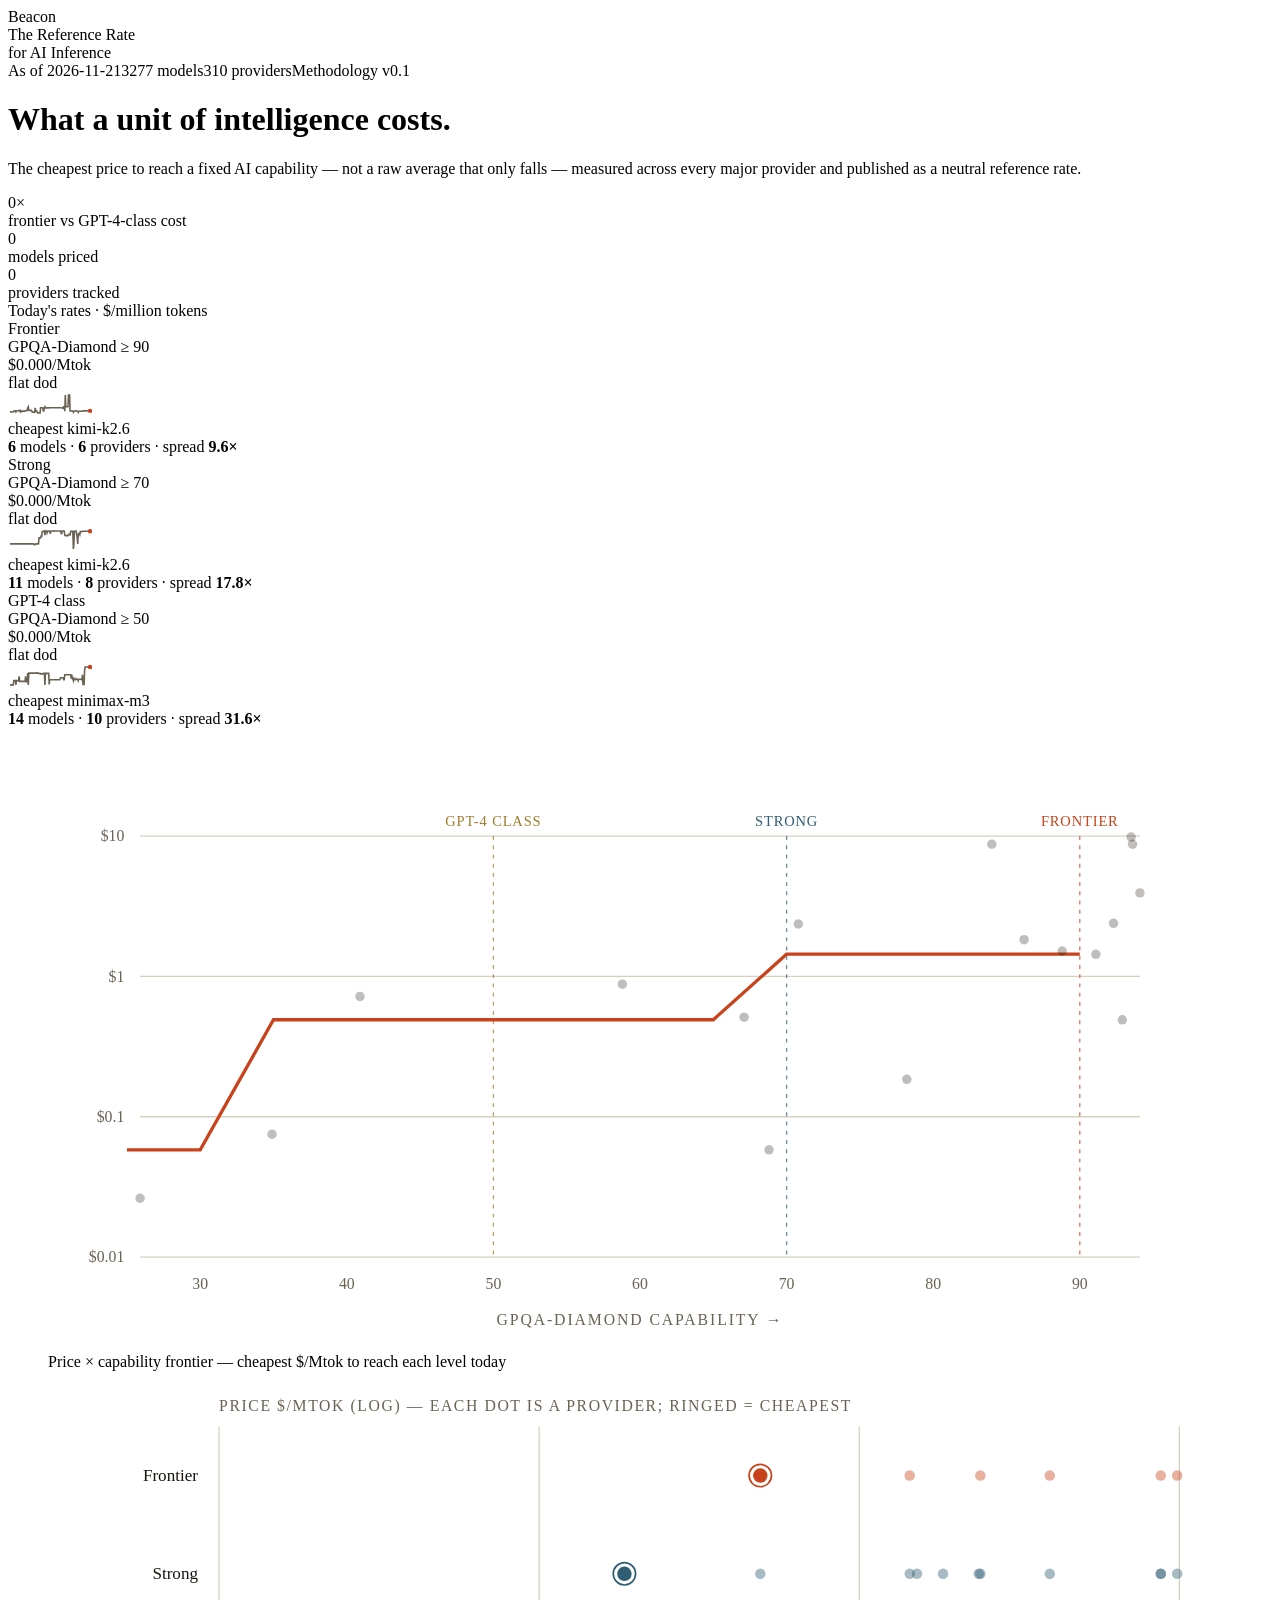
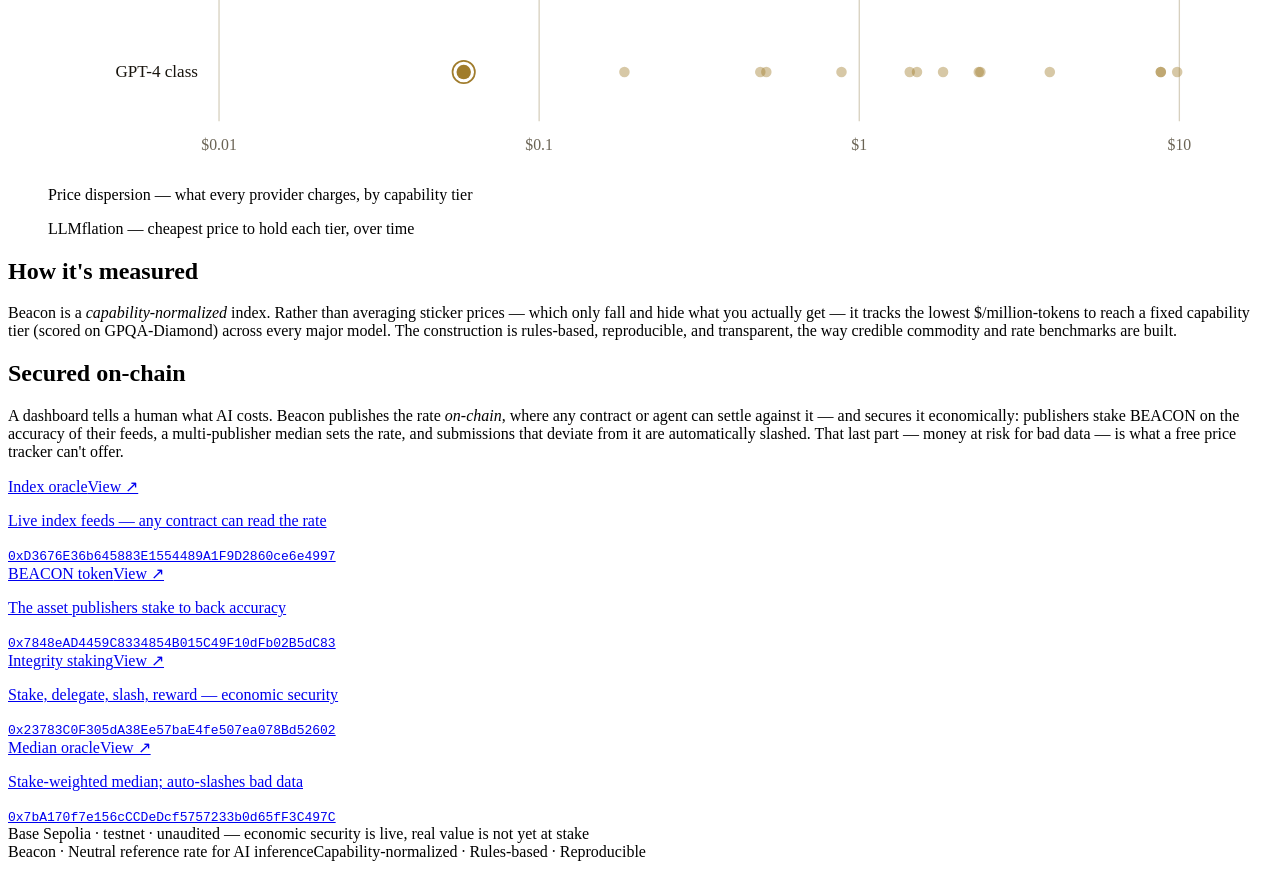
==== index.html @ 46c5f18f "dashboard: 2026-11-21" ====
<!DOCTYPE html><html lang="en" class="__variable_d72f3e __variable_9cce52 __variable_67651d"><head><meta charSet="utf-8"/><meta name="viewport" content="width=device-width, initial-scale=1"/><link rel="preload" href="/beacon-index/_next/static/media/26d4368bf94c0ec4-s.p.woff2" as="font" crossorigin="" type="font/woff2"/><link rel="preload" href="/beacon-index/_next/static/media/98e207f02528a563-s.p.woff2" as="font" crossorigin="" type="font/woff2"/><link rel="preload" href="/beacon-index/_next/static/media/d3ebbfd689654d3a-s.p.woff2" as="font" crossorigin="" type="font/woff2"/><link rel="preload" href="/beacon-index/_next/static/media/db96af6b531dc71f-s.p.woff2" as="font" crossorigin="" type="font/woff2"/><link rel="preload" href="/beacon-index/_next/static/media/e6099e249fd938cc-s.p.woff2" as="font" crossorigin="" type="font/woff2"/><link rel="stylesheet" href="/beacon-index/_next/static/css/01a57510ec6f1f9e.css" data-precedence="next"/><link rel="stylesheet" href="/beacon-index/_next/static/css/d41494e08c044a99.css" data-precedence="next"/><link rel="preload" as="script" fetchPriority="low" href="/beacon-index/_next/static/chunks/webpack-0a54097ec1bbaedd.js"/><script src="/beacon-index/_next/static/chunks/fd9d1056-d20073893f28fa59.js" async=""></script><script src="/beacon-index/_next/static/chunks/117-8e3064e59cc566d4.js" async=""></script><script src="/beacon-index/_next/static/chunks/main-app-f4d6f3136e873070.js" async=""></script><script src="/beacon-index/_next/static/chunks/612-9df6e72e6574c11a.js" async=""></script><script src="/beacon-index/_next/static/chunks/app/page-e1f3075f2f78946a.js" async=""></script><title>Beacon — the reference rate for AI inference</title><meta name="description" content="What a unit of intelligence costs: a capability-normalized price reference rate across every major AI model — updated daily and published on-chain."/><meta property="og:title" content="Beacon — the reference rate for AI inference"/><meta property="og:description" content="What a unit of intelligence costs: a capability-normalized price reference rate across every major AI model — updated daily and published on-chain."/><meta property="og:url" content="https://zhijiewong.github.io/beacon-index/"/><meta property="og:site_name" content="Beacon"/><meta property="og:image" content="https://zhijiewong.github.io/beacon-index/og.png"/><meta property="og:image:width" content="1200"/><meta property="og:image:height" content="630"/><meta property="og:image:alt" content="Beacon — the reference rate for AI inference"/><meta property="og:type" content="website"/><meta name="twitter:card" content="summary_large_image"/><meta name="twitter:title" content="Beacon — the reference rate for AI inference"/><meta name="twitter:description" content="What a unit of intelligence costs: a capability-normalized price reference rate across every major AI model — updated daily and published on-chain."/><meta name="twitter:image" content="https://zhijiewong.github.io/beacon-index/og.png"/><link rel="icon" href="/beacon-index/icon.svg?f654634d08afa04b" type="image/svg+xml" sizes="any"/><meta name="next-size-adjust"/><script src="/beacon-index/_next/static/chunks/polyfills-42372ed130431b0a.js" noModule=""></script></head><body class="font-sans antialiased"><main class="max-w-[1040px] mx-auto px-5 sm:px-10 pt-12 sm:pt-16 pb-24"><header class="flex justify-between items-baseline gap-6 border-b-[1.5px] border-ink pb-4 flex-wrap rise"><div class="font-serif text-[clamp(40px,7vw,76px)] leading-[.9]">Beacon</div><div class="font-mono text-xs tracking-[.16em] uppercase text-soft text-right">The Reference Rate<br/>for AI Inference</div></header><div class="flex gap-5 flex-wrap font-mono text-xs tracking-[.12em] uppercase text-soft pt-3 rise" style="animation-delay:.06s"><span><span class="inline-block w-[7px] h-[7px] rounded-full bg-sig mr-1.5 live-dot"></span>As of <!-- -->2026-11-21</span><span>3277<!-- --> models</span><span>310<!-- --> providers</span><span>Methodology v<!-- -->0.1</span></div><h1 class="font-serif text-[clamp(34px,5.6vw,60px)] leading-[1.04] max-w-[18ch] mt-10 sm:mt-16 mb-3.5 rise" style="animation-delay:.1s">What a unit of intelligence costs.</h1><p class="max-w-[58ch] text-[#3a352b] text-[clamp(16px,2vw,18px)] mb-7 rise" style="animation-delay:.14s">The cheapest price to reach a fixed AI capability — not a raw average that only falls — measured across every major provider and published as a neutral reference rate.</p><div class="grid grid-cols-2 md:grid-cols-3 gap-px bg-hair border border-hair my-10 rise" style="animation-delay:.18s"><div class="bg-paper px-5 py-5"><div class="font-mono font-semibold text-[clamp(28px,4vw,40px)] tracking-tight tnum text-ink">0<!-- -->×</div><div class="font-mono text-[11px] tracking-[.12em] uppercase text-soft mt-1">frontier vs GPT-4-class cost</div></div><div class="bg-paper px-5 py-5"><div class="font-mono font-semibold text-[clamp(28px,4vw,40px)] tracking-tight tnum text-ink">0</div><div class="font-mono text-[11px] tracking-[.12em] uppercase text-soft mt-1">models priced</div></div><div class="bg-paper px-5 py-5"><div class="font-mono font-semibold text-[clamp(28px,4vw,40px)] tracking-tight tnum text-ink">0</div><div class="font-mono text-[11px] tracking-[.12em] uppercase text-soft mt-1">providers tracked</div></div></div><div class="font-mono text-xs tracking-[.18em] uppercase text-soft mt-2 mb-1.5 rise">Today&#x27;s rates · $/million tokens</div><section class="border-t-[1.5px] border-ink"><div class="group relative grid grid-cols-[1fr_auto] md:grid-cols-[1.2fr_1.3fr_.8fr_1.7fr] gap-x-[18px] gap-y-2 items-center px-2.5 py-5 border-b border-hair transition-colors hover:bg-paper2 rise" style="animation-delay:0.14s"><span class="absolute left-0 inset-y-0 w-[3px] bg-transparent group-hover:bg-sig transition-colors"></span><div><div class="font-serif text-[clamp(22px,3vw,30px)] leading-none">Frontier</div><div class="font-mono text-[11px] tracking-[.06em] uppercase text-soft mt-0.5">GPQA-Diamond<!-- --> ≥ <!-- -->90</div></div><div><div class="font-mono font-medium text-[clamp(26px,4vw,40px)] tracking-tight tnum">$<!-- -->0.000<span class="text-[.4em] text-soft">/Mtok</span></div><div class="font-mono text-xs mt-0.5 text-soft">flat dod</div></div><div class="hidden md:block"><svg viewBox="0 0 84 24" width="84" height="24" class="block"><polyline points="2.0,19.9 2.5,19.9 3.1,19.9 3.6,20.0 4.1,20.0 4.7,20.0 5.2,20.0 5.8,19.0 6.3,19.0 6.8,18.8 7.4,18.8 7.9,19.9 8.4,18.9 9.0,18.8 9.5,18.8 10.1,18.8 10.6,18.6 11.1,18.6 11.7,18.6 12.2,19.6 12.7,18.6 13.3,19.6 13.8,19.6 14.3,19.1 14.9,19.1 15.4,19.1 16.0,19.1 16.5,19.1 17.0,19.1 17.6,18.8 18.1,18.8 18.6,18.5 19.2,18.5 19.7,15.8 20.3,14.8 20.8,18.3 21.3,18.4 21.9,18.4 22.4,18.4 22.9,18.3 23.5,18.3 24.0,19.9 24.6,20.1 25.1,20.1 25.6,20.1 26.2,20.0 26.7,20.1 27.2,15.8 27.8,19.1 28.3,19.0 28.8,19.0 29.4,20.7 29.9,20.9 30.5,20.9 31.0,20.9 31.5,21.0 32.1,21.0 32.6,15.8 33.1,15.8 33.7,15.8 34.2,15.8 34.8,15.9 35.3,19.0 35.8,19.0 36.4,15.9 36.9,14.8 37.4,15.9 38.0,15.9 38.5,15.9 39.0,15.9 39.6,15.9 40.1,15.9 40.7,15.9 41.2,15.8 41.7,15.8 42.3,15.8 42.8,15.8 43.3,15.8 43.9,15.8 44.4,15.8 45.0,15.8 45.5,15.8 46.0,15.8 46.6,15.8 47.1,15.8 47.6,15.8 48.2,15.8 48.7,15.8 49.2,15.8 49.8,15.8 50.3,15.8 50.9,15.8 51.4,15.8 51.9,15.8 52.5,15.8 53.0,15.8 53.5,15.8 54.1,15.8 54.6,16.1 55.2,16.1 55.7,14.8 56.2,14.8 56.8,19.2 57.3,3.0 57.8,14.8 58.4,14.8 58.9,14.8 59.4,14.8 60.0,14.8 60.5,3.0 61.1,3.0 61.6,3.0 62.1,19.0 62.7,19.0 63.2,19.0 63.7,19.0 64.3,19.0 64.8,19.0 65.4,20.3 65.9,19.0 66.4,19.0 67.0,19.0 67.5,19.0 68.0,18.7 68.6,19.2 69.1,19.2 69.7,19.2 70.2,20.3 70.7,19.2 71.3,19.2 71.8,19.2 72.3,19.2 72.9,19.2 73.4,19.2 73.9,19.2 74.5,19.0 75.0,18.9 75.6,18.9 76.1,18.9 76.6,18.9 77.2,18.9 77.7,18.8 78.2,18.8 78.8,18.9 79.3,18.9 79.9,18.8 80.4,18.8 80.9,18.7 81.5,18.9 82.0,18.9" fill="none" stroke="#6A6354" stroke-width="1.6"></polyline><circle cx="82" cy="18.866107502685004" r="2.2" fill="#C8431B"></circle></svg></div><div class="font-mono text-[12.5px] text-soft text-left md:text-right leading-relaxed col-span-2 md:col-span-1">cheapest <span class="text-ink">kimi-k2.6</span><br/><b class="text-ink font-medium">6</b> models · <b class="text-ink font-medium">6</b> providers · spread <b class="text-ink font-medium">9.6×</b></div></div><div class="group relative grid grid-cols-[1fr_auto] md:grid-cols-[1.2fr_1.3fr_.8fr_1.7fr] gap-x-[18px] gap-y-2 items-center px-2.5 py-5 border-b border-hair transition-colors hover:bg-paper2 rise" style="animation-delay:0.21000000000000002s"><span class="absolute left-0 inset-y-0 w-[3px] bg-transparent group-hover:bg-sig transition-colors"></span><div><div class="font-serif text-[clamp(22px,3vw,30px)] leading-none">Strong</div><div class="font-mono text-[11px] tracking-[.06em] uppercase text-soft mt-0.5">GPQA-Diamond<!-- --> ≥ <!-- -->70</div></div><div><div class="font-mono font-medium text-[clamp(26px,4vw,40px)] tracking-tight tnum">$<!-- -->0.000<span class="text-[.4em] text-soft">/Mtok</span></div><div class="font-mono text-xs mt-0.5 text-soft">flat dod</div></div><div class="hidden md:block"><svg viewBox="0 0 84 24" width="84" height="24" class="block"><polyline points="2.0,15.9 2.5,15.9 3.1,15.9 3.6,15.9 4.1,15.9 4.7,15.9 5.2,15.9 5.8,15.9 6.3,15.9 6.8,15.9 7.4,15.9 7.9,15.9 8.4,15.9 9.0,15.9 9.5,15.9 10.1,15.9 10.6,15.9 11.1,15.9 11.7,15.9 12.2,15.9 12.7,15.9 13.3,15.9 13.8,15.9 14.3,15.9 14.9,15.9 15.4,15.9 16.0,15.9 16.5,15.9 17.0,15.9 17.6,15.9 18.1,15.9 18.6,15.9 19.2,15.9 19.7,15.9 20.3,15.9 20.8,15.9 21.3,15.9 21.9,15.9 22.4,15.9 22.9,15.9 23.5,15.9 24.0,15.9 24.6,15.9 25.1,15.9 25.6,15.9 26.2,16.8 26.7,16.8 27.2,16.8 27.8,15.9 28.3,15.9 28.8,15.9 29.4,15.9 29.9,15.9 30.5,15.9 31.0,9.9 31.5,9.9 32.1,9.9 32.6,9.9 33.1,8.0 33.7,8.2 34.2,3.5 34.8,3.5 35.3,3.4 35.8,3.4 36.4,3.0 36.9,7.2 37.4,3.0 38.0,3.0 38.5,3.0 39.0,4.9 39.6,3.0 40.1,3.0 40.7,3.0 41.2,3.0 41.7,3.9 42.3,5.7 42.8,3.0 43.3,3.0 43.9,3.0 44.4,3.0 45.0,3.0 45.5,3.0 46.0,3.3 46.6,3.0 47.1,3.0 47.6,3.0 48.2,3.0 48.7,3.0 49.2,3.0 49.8,3.0 50.3,3.0 50.9,3.0 51.4,3.0 51.9,3.0 52.5,3.0 53.0,4.5 53.5,6.3 54.1,3.0 54.6,3.0 55.2,3.0 55.7,3.0 56.2,3.0 56.8,7.2 57.3,7.6 57.8,7.6 58.4,7.6 58.9,7.6 59.4,7.6 60.0,7.6 60.5,6.2 61.1,6.2 61.6,6.2 62.1,7.6 62.7,3.4 63.2,3.4 63.7,3.4 64.3,3.4 64.8,3.4 65.4,21.0 65.9,15.9 66.4,3.4 67.0,3.4 67.5,3.4 68.0,3.1 68.6,5.5 69.1,8.6 69.7,15.9 70.2,6.6 70.7,5.5 71.3,5.5 71.8,6.7 72.3,3.6 72.9,3.6 73.4,3.6 73.9,3.6 74.5,3.3 75.0,3.2 75.6,3.2 76.1,3.2 76.6,3.2 77.2,3.2 77.7,3.2 78.2,3.2 78.8,3.2 79.3,3.2 79.9,3.2 80.4,3.2 80.9,3.1 81.5,3.2 82.0,3.2" fill="none" stroke="#6A6354" stroke-width="1.6"></polyline><circle cx="82" cy="3.2130393615582307" r="2.2" fill="#C8431B"></circle></svg></div><div class="font-mono text-[12.5px] text-soft text-left md:text-right leading-relaxed col-span-2 md:col-span-1">cheapest <span class="text-ink">kimi-k2.6</span><br/><b class="text-ink font-medium">11</b> models · <b class="text-ink font-medium">8</b> providers · spread <b class="text-ink font-medium">17.8×</b></div></div><div class="group relative grid grid-cols-[1fr_auto] md:grid-cols-[1.2fr_1.3fr_.8fr_1.7fr] gap-x-[18px] gap-y-2 items-center px-2.5 py-5 border-b border-hair transition-colors hover:bg-paper2 rise" style="animation-delay:0.28s"><span class="absolute left-0 inset-y-0 w-[3px] bg-transparent group-hover:bg-sig transition-colors"></span><div><div class="font-serif text-[clamp(22px,3vw,30px)] leading-none">GPT-4 class</div><div class="font-mono text-[11px] tracking-[.06em] uppercase text-soft mt-0.5">GPQA-Diamond<!-- --> ≥ <!-- -->50</div></div><div><div class="font-mono font-medium text-[clamp(26px,4vw,40px)] tracking-tight tnum">$<!-- -->0.000<span class="text-[.4em] text-soft">/Mtok</span></div><div class="font-mono text-xs mt-0.5 text-soft">flat dod</div></div><div class="hidden md:block"><svg viewBox="0 0 84 24" width="84" height="24" class="block"><polyline points="2.0,20.9 2.5,20.9 3.1,20.9 3.6,20.9 4.1,20.9 4.7,20.9 5.2,20.9 5.8,16.6 6.3,16.6 6.8,16.6 7.4,16.6 7.9,20.9 8.4,16.6 9.0,16.6 9.5,16.6 10.1,16.6 10.6,16.9 11.1,12.4 11.7,17.4 12.2,17.4 12.7,17.4 13.3,17.4 13.8,17.4 14.3,17.4 14.9,17.4 15.4,17.4 16.0,17.4 16.5,17.4 17.0,17.4 17.6,12.4 18.1,17.7 18.6,17.7 19.2,17.7 19.7,9.1 20.3,21.0 20.8,9.1 21.3,9.1 21.9,9.1 22.4,9.1 22.9,9.1 23.5,9.1 24.0,9.1 24.6,9.1 25.1,9.1 25.6,9.1 26.2,9.1 26.7,9.1 27.2,9.1 27.8,9.1 28.3,9.1 28.8,8.8 29.4,8.8 29.9,9.4 30.5,9.4 31.0,9.4 31.5,9.4 32.1,9.4 32.6,9.9 33.1,9.9 33.7,9.9 34.2,9.9 34.8,9.9 35.3,9.4 35.8,9.4 36.4,9.4 36.9,21.0 37.4,9.4 38.0,9.4 38.5,9.4 39.0,9.4 39.6,9.4 40.1,9.4 40.7,9.4 41.2,20.4 41.7,15.7 42.3,15.7 42.8,15.7 43.3,15.7 43.9,15.7 44.4,15.7 45.0,15.7 45.5,15.7 46.0,15.7 46.6,15.7 47.1,15.7 47.6,15.7 48.2,15.7 48.7,15.7 49.2,15.7 49.8,15.7 50.3,15.7 50.9,15.7 51.4,15.7 51.9,15.7 52.5,13.7 53.0,13.7 53.5,13.7 54.1,13.7 54.6,13.7 55.2,13.7 55.7,15.8 56.2,15.8 56.8,10.7 57.3,10.7 57.8,10.7 58.4,10.7 58.9,10.7 59.4,10.7 60.0,10.7 60.5,10.7 61.1,10.7 61.6,10.7 62.1,10.7 62.7,10.7 63.2,14.6 63.7,10.7 64.3,14.6 64.8,14.6 65.4,16.7 65.9,14.6 66.4,15.8 67.0,15.8 67.5,15.8 68.0,14.6 68.6,15.2 69.1,15.2 69.7,15.2 70.2,16.7 70.7,15.2 71.3,15.2 71.8,15.2 72.3,15.2 72.9,15.2 73.4,15.2 73.9,15.8 74.5,10.7 75.0,20.5 75.6,20.5 76.1,20.5 76.6,6.4 77.2,3.0 77.7,3.0 78.2,3.0 78.8,3.0 79.3,3.0 79.9,3.0 80.4,3.0 80.9,3.0 81.5,3.0 82.0,3.0" fill="none" stroke="#6A6354" stroke-width="1.6"></polyline><circle cx="82" cy="3" r="2.2" fill="#C8431B"></circle></svg></div><div class="font-mono text-[12.5px] text-soft text-left md:text-right leading-relaxed col-span-2 md:col-span-1">cheapest <span class="text-ink">minimax-m3</span><br/><b class="text-ink font-medium">14</b> models · <b class="text-ink font-medium">10</b> providers · spread <b class="text-ink font-medium">31.6×</b></div></div></section><figure class="my-10 p-[18px] pb-2 bg-paper2 border border-hair rise" style="animation-delay:.1s"><svg viewBox="0 0 900 460" class="block w-full h-auto" font-family="var(--font-mono), monospace"><g><line x1="70" y1="390" x2="830" y2="390" stroke="#D7D0BF"></line><text x="58" y="394" fill="#6A6354" font-size="12" text-anchor="end">$<!-- -->0.01</text></g><g><line x1="70" y1="283.33333333333337" x2="830" y2="283.33333333333337" stroke="#D7D0BF"></line><text x="58" y="287.33333333333337" fill="#6A6354" font-size="12" text-anchor="end">$<!-- -->0.1</text></g><g><line x1="70" y1="176.66666666666669" x2="830" y2="176.66666666666669" stroke="#D7D0BF"></line><text x="58" y="180.66666666666669" fill="#6A6354" font-size="12" text-anchor="end">$<!-- -->1</text></g><g><line x1="70" y1="70" x2="830" y2="70" stroke="#D7D0BF"></line><text x="58" y="74" fill="#6A6354" font-size="12" text-anchor="end">$<!-- -->10</text></g><text x="115.68914956011733" y="414" fill="#6A6354" font-size="12" text-anchor="middle">30</text><text x="227.12609970674492" y="414" fill="#6A6354" font-size="12" text-anchor="middle">40</text><text x="338.5630498533725" y="414" fill="#6A6354" font-size="12" text-anchor="middle">50</text><text x="450.00000000000006" y="414" fill="#6A6354" font-size="12" text-anchor="middle">60</text><text x="561.4369501466276" y="414" fill="#6A6354" font-size="12" text-anchor="middle">70</text><text x="672.8739002932552" y="414" fill="#6A6354" font-size="12" text-anchor="middle">80</text><text x="784.3108504398828" y="414" fill="#6A6354" font-size="12" text-anchor="middle">90</text><g><line x1="784.3108504398828" y1="70" x2="784.3108504398828" y2="390" stroke="#C8431B" stroke-dasharray="3 4" opacity="0.7"></line><text x="784.3108504398828" y="62" fill="#C8431B" font-size="11" text-anchor="middle" letter-spacing="0.06em">FRONTIER</text></g><g><line x1="561.4369501466276" y1="70" x2="561.4369501466276" y2="390" stroke="#2F5D74" stroke-dasharray="3 4" opacity="0.7"></line><text x="561.4369501466276" y="62" fill="#2F5D74" font-size="11" text-anchor="middle" letter-spacing="0.06em">STRONG</text></g><g><line x1="338.5630498533725" y1="70" x2="338.5630498533725" y2="390" stroke="#A07C2C" stroke-dasharray="3 4" opacity="0.7"></line><text x="338.5630498533725" y="62" fill="#A07C2C" font-size="11" text-anchor="middle" letter-spacing="0.06em">GPT-4 CLASS</text></g><path d="M60.0 308.5 L115.7 308.5 L171.4 209.6 L227.1 209.6 L282.8 209.6 L338.6 209.6 L394.3 209.6 L450.0 209.6 L505.7 209.6 L561.4 159.8 L617.2 159.8 L672.9 159.8 L728.6 159.8 L784.3 159.8" fill="none" stroke="#C8431B" stroke-width="2.5"></path><circle cx="717.4486803519062" cy="76.18580767761995" r="3.6" fill="#18140D" opacity="0.28"></circle><circle cx="824.4281524926686" cy="76.18580767761995" r="3.6" fill="#18140D" opacity="0.28"></circle><circle cx="570.3519061583579" cy="136.84033950066126" r="3.6" fill="#18140D" opacity="0.28"></circle><circle cx="770.9384164222876" cy="157.4226524972455" r="3.6" fill="#18140D" opacity="0.28"></circle><circle cx="830" cy="113.17647287491656" r="3.6" fill="#18140D" opacity="0.28"></circle><circle cx="170.29325513196483" cy="296.66013190488536" r="3.6" fill="#18140D" opacity="0.28"></circle><circle cx="237.15542521994138" cy="191.88453371399802" r="3.6" fill="#18140D" opacity="0.28"></circle><circle cx="70" cy="345.2928738408559" r="3.6" fill="#18140D" opacity="0.28"></circle><circle cx="529.1202346041056" cy="207.6326538957022" r="3.6" fill="#18140D" opacity="0.28"></circle><circle cx="816.6275659824048" cy="209.6415671176487" r="3.6" fill="#18140D" opacity="0.28"></circle><circle cx="436.62756598240475" cy="182.58851497064867" r="3.6" fill="#18140D" opacity="0.28"></circle><circle cx="796.5689149560118" cy="159.8450928058784" r="3.6" fill="#18140D" opacity="0.28"></circle><circle cx="823.3137829912024" cy="70.72953861656589" r="3.6" fill="#18140D" opacity="0.28"></circle><circle cx="652.8152492668623" cy="254.91646851274407" r="3.6" fill="#18140D" opacity="0.28"></circle><circle cx="548.0645161290323" cy="308.46795030421225" r="3.6" fill="#18140D" opacity="0.28"></circle><circle cx="809.9413489736072" cy="136.30422389886533" r="3.6" fill="#18140D" opacity="0.28"></circle><circle cx="741.9648093841644" cy="148.7352121994775" r="3.6" fill="#18140D" opacity="0.28"></circle><text x="450" y="442" fill="#6A6354" font-size="12" text-anchor="middle" letter-spacing="0.12em">GPQA-DIAMOND<!-- --> CAPABILITY →</text></svg><figcaption class="font-mono text-xs tracking-[.1em] uppercase text-soft pt-2.5 px-1">Price × capability frontier — cheapest $/Mtok to reach each level today</figcaption></figure><figure class="my-10 p-[18px] pb-2 bg-paper2 border border-hair rise" style="animation-delay:.1s"><svg viewBox="0 0 900 300" class="block w-full h-auto" font-family="var(--font-mono), monospace"><text x="130" y="18" fill="#6A6354" font-size="12" letter-spacing="0.1em">PRICE $/MTOK (LOG) — EACH DOT IS A PROVIDER; RINGED = CHEAPEST</text><g><line x1="130" y1="30" x2="130" y2="254" stroke="#D7D0BF"></line><text x="130" y="276" fill="#6A6354" font-size="12" text-anchor="middle">$<!-- -->0.01</text></g><g><line x1="373.3333333333333" y1="30" x2="373.3333333333333" y2="254" stroke="#D7D0BF"></line><text x="373.3333333333333" y="276" fill="#6A6354" font-size="12" text-anchor="middle">$<!-- -->0.1</text></g><g><line x1="616.6666666666666" y1="30" x2="616.6666666666666" y2="254" stroke="#D7D0BF"></line><text x="616.6666666666666" y="276" fill="#6A6354" font-size="12" text-anchor="middle">$<!-- -->1</text></g><g><line x1="860" y1="30" x2="860" y2="254" stroke="#D7D0BF"></line><text x="860" y="276" fill="#6A6354" font-size="12" text-anchor="middle">$<!-- -->10</text></g><g><text x="114" y="71.33333333333334" fill="#18140D" font-size="13" text-anchor="end" font-family="var(--font-sans), sans-serif">Frontier</text><g><circle cx="541.4426750128639" cy="67.33333333333334" r="5.5" fill="#C8431B" opacity="1"></circle><circle cx="541.4426750128639" cy="67.33333333333334" r="8.5" fill="none" stroke="#C8431B" stroke-width="1.3"></circle></g><g><circle cx="655.0408820365899" cy="67.33333333333334" r="4" fill="#C8431B" opacity="0.42"></circle></g><g><circle cx="708.7434892307134" cy="67.33333333333334" r="4" fill="#C8431B" opacity="0.42"></circle></g><g><circle cx="761.5036712540966" cy="67.33333333333334" r="4" fill="#C8431B" opacity="0.42"></circle></g><g><circle cx="845.8886262354295" cy="67.33333333333334" r="4" fill="#C8431B" opacity="0.42"></circle></g><g><circle cx="858.3357400309591" cy="67.33333333333334" r="4" fill="#C8431B" opacity="0.42"></circle></g></g><g><text x="114" y="146" fill="#18140D" font-size="13" text-anchor="end" font-family="var(--font-sans), sans-serif">Strong</text><g><circle cx="438.1593062053025" cy="142" r="5.5" fill="#2F5D74" opacity="1"></circle><circle cx="438.1593062053025" cy="142" r="8.5" fill="none" stroke="#2F5D74" stroke-width="1.3"></circle></g><g><circle cx="541.4426750128639" cy="142" r="4" fill="#2F5D74" opacity="0.42"></circle></g><g><circle cx="655.0408820365899" cy="142" r="4" fill="#2F5D74" opacity="0.42"></circle></g><g><circle cx="660.5670739906587" cy="142" r="4" fill="#2F5D74" opacity="0.42"></circle></g><g><circle cx="680.385297169942" cy="142" r="4" fill="#2F5D74" opacity="0.42"></circle></g><g><circle cx="707.5204755141165" cy="142" r="4" fill="#2F5D74" opacity="0.42"></circle></g><g><circle cx="708.7434892307134" cy="142" r="4" fill="#2F5D74" opacity="0.42"></circle></g><g><circle cx="761.5036712540966" cy="142" r="4" fill="#2F5D74" opacity="0.42"></circle></g><g><circle cx="845.8886262354295" cy="142" r="4" fill="#2F5D74" opacity="0.42"></circle></g><g><circle cx="845.8886262354295" cy="142" r="4" fill="#2F5D74" opacity="0.42"></circle></g><g><circle cx="858.3357400309591" cy="142" r="4" fill="#2F5D74" opacity="0.42"></circle></g></g><g><text x="114" y="220.66666666666669" fill="#18140D" font-size="13" text-anchor="end" font-family="var(--font-sans), sans-serif">GPT-4 class</text><g><circle cx="315.9949883685158" cy="216.66666666666669" r="5.5" fill="#A07C2C" opacity="1"></circle><circle cx="315.9949883685158" cy="216.66666666666669" r="8.5" fill="none" stroke="#A07C2C" stroke-width="1.3"></circle></g><g><circle cx="438.1593062053025" cy="216.66666666666669" r="4" fill="#A07C2C" opacity="0.42"></circle></g><g><circle cx="541.4426750128639" cy="216.66666666666669" r="4" fill="#A07C2C" opacity="0.42"></circle></g><g><circle cx="546.0255083004295" cy="216.66666666666669" r="4" fill="#A07C2C" opacity="0.42"></circle></g><g><circle cx="603.1574502232077" cy="216.66666666666669" r="4" fill="#A07C2C" opacity="0.42"></circle></g><g><circle cx="655.0408820365899" cy="216.66666666666669" r="4" fill="#A07C2C" opacity="0.42"></circle></g><g><circle cx="660.5670739906587" cy="216.66666666666669" r="4" fill="#A07C2C" opacity="0.42"></circle></g><g><circle cx="680.385297169942" cy="216.66666666666669" r="4" fill="#A07C2C" opacity="0.42"></circle></g><g><circle cx="707.5204755141165" cy="216.66666666666669" r="4" fill="#A07C2C" opacity="0.42"></circle></g><g><circle cx="708.7434892307134" cy="216.66666666666669" r="4" fill="#A07C2C" opacity="0.42"></circle></g><g><circle cx="761.5036712540966" cy="216.66666666666669" r="4" fill="#A07C2C" opacity="0.42"></circle></g><g><circle cx="845.8886262354295" cy="216.66666666666669" r="4" fill="#A07C2C" opacity="0.42"></circle></g><g><circle cx="845.8886262354295" cy="216.66666666666669" r="4" fill="#A07C2C" opacity="0.42"></circle></g><g><circle cx="858.3357400309591" cy="216.66666666666669" r="4" fill="#A07C2C" opacity="0.42"></circle></g></g></svg><figcaption class="font-mono text-xs tracking-[.1em] uppercase text-soft pt-2.5 px-1">Price dispersion — what every provider charges, by capability tier</figcaption></figure><figure class="my-10 p-[18px] pb-2 bg-paper2 border border-hair rise" style="animation-delay:.1s"><div class="w-full h-72 mt-2"><div class="recharts-responsive-container h-full w-full" style="width:100%;height:100%;min-width:0"></div></div><figcaption class="font-mono text-xs tracking-[.1em] uppercase text-soft pt-2.5 px-1">LLMflation — cheapest price to hold each tier, over time</figcaption></figure><h2 class="font-serif text-[clamp(26px,3.4vw,34px)] mt-16 mb-3 rise">How it&#x27;s measured</h2><p class="max-w-[62ch] text-[#33302a] rise">Beacon is a <em>capability-normalized</em> index. Rather than averaging sticker prices — which only fall and hide what you actually get — it tracks the lowest $/million-tokens to reach a fixed capability tier (scored on <!-- -->GPQA-Diamond<!-- -->) across every major model. The construction is rules-based, reproducible, and transparent, the way credible commodity and rate benchmarks are built.</p><h2 class="font-serif text-[clamp(26px,3.4vw,34px)] mt-16 mb-3 rise">Secured on-chain</h2><p class="max-w-[62ch] text-[#33302a] mb-6 rise">A dashboard tells a human what AI costs. Beacon publishes the rate <em>on-chain</em>, where any contract or agent can settle against it — and secures it economically: publishers stake <!-- --> <span class="font-mono text-[.92em]">BEACON</span> on the accuracy of their feeds, a multi-publisher median sets the rate, and submissions that deviate from it are automatically slashed. That last part — money at risk for bad data — is what a free price tracker can&#x27;t offer.</p><div class="grid sm:grid-cols-2 gap-3 rise" style="animation-delay:.06s"><a href="https://sepolia.basescan.org/address/0xD3676E36b645883E1554489A1F9D2860ce6e4997" target="_blank" rel="noopener noreferrer" class="group block p-4 bg-paper2 border border-hair hover:border-ink transition-colors"><div class="flex items-baseline justify-between gap-3"><span class="font-serif text-[19px] leading-tight">Index oracle</span><span class="font-mono text-[10px] tracking-[.12em] uppercase text-soft group-hover:text-sig">View ↗</span></div><p class="text-sm text-[#4a4536] mt-1 mb-2">Live index feeds — any contract can read the rate</p><code class="font-mono text-xs text-soft break-all group-hover:text-ink">0xD3676E36b645883E1554489A1F9D2860ce6e4997</code></a><a href="https://sepolia.basescan.org/address/0x7848eAD4459C8334854B015C49F10dFb02B5dC83" target="_blank" rel="noopener noreferrer" class="group block p-4 bg-paper2 border border-hair hover:border-ink transition-colors"><div class="flex items-baseline justify-between gap-3"><span class="font-serif text-[19px] leading-tight">BEACON token</span><span class="font-mono text-[10px] tracking-[.12em] uppercase text-soft group-hover:text-sig">View ↗</span></div><p class="text-sm text-[#4a4536] mt-1 mb-2">The asset publishers stake to back accuracy</p><code class="font-mono text-xs text-soft break-all group-hover:text-ink">0x7848eAD4459C8334854B015C49F10dFb02B5dC83</code></a><a href="https://sepolia.basescan.org/address/0x23783C0F305dA38Ee57baE4fe507ea078Bd52602" target="_blank" rel="noopener noreferrer" class="group block p-4 bg-paper2 border border-hair hover:border-ink transition-colors"><div class="flex items-baseline justify-between gap-3"><span class="font-serif text-[19px] leading-tight">Integrity staking</span><span class="font-mono text-[10px] tracking-[.12em] uppercase text-soft group-hover:text-sig">View ↗</span></div><p class="text-sm text-[#4a4536] mt-1 mb-2">Stake, delegate, slash, reward — economic security</p><code class="font-mono text-xs text-soft break-all group-hover:text-ink">0x23783C0F305dA38Ee57baE4fe507ea078Bd52602</code></a><a href="https://sepolia.basescan.org/address/0x7bA170f7e156cCCDeDcf5757233b0d65fF3C497C" target="_blank" rel="noopener noreferrer" class="group block p-4 bg-paper2 border border-hair hover:border-ink transition-colors"><div class="flex items-baseline justify-between gap-3"><span class="font-serif text-[19px] leading-tight">Median oracle</span><span class="font-mono text-[10px] tracking-[.12em] uppercase text-soft group-hover:text-sig">View ↗</span></div><p class="text-sm text-[#4a4536] mt-1 mb-2">Stake-weighted median; auto-slashes bad data</p><code class="font-mono text-xs text-soft break-all group-hover:text-ink">0x7bA170f7e156cCCDeDcf5757233b0d65fF3C497C</code></a></div><div class="font-mono text-xs tracking-[.12em] uppercase text-soft mt-3 rise">Base Sepolia<!-- --> · testnet · unaudited — economic security is live, real value is not yet at stake</div><footer class="mt-16 border-t border-hair pt-4 font-mono text-xs tracking-[.08em] uppercase text-soft flex justify-between gap-4 flex-wrap"><span>Beacon · Neutral reference rate for AI inference</span><span>Capability-normalized · Rules-based · Reproducible</span></footer></main><script src="/beacon-index/_next/static/chunks/webpack-0a54097ec1bbaedd.js" async=""></script><script>(self.__next_f=self.__next_f||[]).push([0]);self.__next_f.push([2,null])</script><script>self.__next_f.push([1,"1:HL[\"/beacon-index/_next/static/media/26d4368bf94c0ec4-s.p.woff2\",\"font\",{\"crossOrigin\":\"\",\"type\":\"font/woff2\"}]\n2:HL[\"/beacon-index/_next/static/media/98e207f02528a563-s.p.woff2\",\"font\",{\"crossOrigin\":\"\",\"type\":\"font/woff2\"}]\n3:HL[\"/beacon-index/_next/static/media/d3ebbfd689654d3a-s.p.woff2\",\"font\",{\"crossOrigin\":\"\",\"type\":\"font/woff2\"}]\n4:HL[\"/beacon-index/_next/static/media/db96af6b531dc71f-s.p.woff2\",\"font\",{\"crossOrigin\":\"\",\"type\":\"font/woff2\"}]\n5:HL[\"/beacon-index/_next/static/media/e6099e249fd938cc-s.p.woff2\",\"font\",{\"crossOrigin\":\"\",\"type\":\"font/woff2\"}]\n6:HL[\"/beacon-index/_next/static/css/01a57510ec6f1f9e.css\",\"style\"]\n7:HL[\"/beacon-index/_next/static/css/d41494e08c044a99.css\",\"style\"]\n"])</script><script>self.__next_f.push([1,"8:I[2846,[],\"\"]\na:I[900,[\"612\",\"static/chunks/612-9df6e72e6574c11a.js\",\"931\",\"static/chunks/app/page-e1f3075f2f78946a.js\"],\"default\"]\ne:I[9176,[\"612\",\"static/chunks/612-9df6e72e6574c11a.js\",\"931\",\"static/chunks/app/page-e1f3075f2f78946a.js\"],\"default\"]\nf:I[4707,[],\"\"]\n10:I[6423,[],\"\"]\n12:I[1060,[],\"\"]\nb:T5c8,2.0,19.9 2.5,19.9 3.1,19.9 3.6,20.0 4.1,20.0 4.7,20.0 5.2,20.0 5.8,19.0 6.3,19.0 6.8,18.8 7.4,18.8 7.9,19.9 8.4,18.9 9.0,18.8 9.5,18.8 10.1,18.8 10.6,18.6 11.1,18.6 11.7,18.6 12.2,19.6 12.7,18.6 13.3,19.6 13.8,19.6 14.3,19.1 14.9,19.1 15.4,19.1 16.0,19.1 16.5,19.1 17.0,19.1 17.6,18.8 18.1,18.8 18.6,18.5 19.2,18.5 19.7,15.8 20.3,14.8 20.8,18.3 21.3,18.4 21.9,18.4 22.4,18.4 22.9,18.3 23.5,18.3 24.0,19.9 24.6,20.1 25.1,20.1 25.6,20.1 26.2,20.0 26.7,20.1 27.2,15.8 27.8,19.1 28.3,19.0 28.8,19.0 29.4,20.7 29.9,20.9 30.5,20.9 31.0,20.9 31.5,21.0 32.1,21.0 32.6,15.8 33.1,15.8 33.7,15.8 34.2,15.8 34.8,15.9 35.3,19.0 35.8,19.0 36.4,15.9 36.9,14.8 37.4,15.9 38.0,15.9 38.5,15.9 39.0,15.9 39.6,15.9 40.1,15.9 40.7,15.9 41.2,15.8 41.7,15.8 42.3,15.8 42.8,15.8 43.3,15.8 43.9,15.8 44.4,15.8 45.0,15.8 45.5,15.8 46.0,15.8 46.6,15.8 47.1,15.8 47.6,15.8 48.2,15.8 48.7,15.8 49.2,15.8 49.8,15.8 50.3,15.8 50.9,15.8 51.4,15.8 51.9,15.8 52.5,15.8 53.0,15.8 53.5,15.8 54.1,15.8 54.6,16.1 55.2,16.1 55.7,14.8 56.2,14.8 56.8,19.2 57.3,3.0 57.8,14.8 58.4,14.8 58.9,14.8 59.4,14.8 60.0,14.8 60.5,3.0 61.1,3.0 61.6,3.0 62.1,19.0 62.7,19.0 63.2,19.0 63.7,19.0 64.3,19.0 64.8,19.0 65.4,20.3 65.9,19.0 66.4,19.0 67.0,19.0 67.5,19.0 68.0,18.7 68.6,19.2 69.1,19.2 69.7,19.2 70.2,20.3 70.7,19.2 71.3,19.2 71.8,19.2 72.3,19.2 72.9,19.2 73.4,19.2 73.9,19.2 74.5,19.0 75.0,18.9 75.6,18.9 76.1,18.9 76.6,18.9 77.2,18.9 77.7,18.8 78.2,18.8 78.8,18.9 79.3,18.9 79.9,18.8 80.4,18.8 80.9,18.7 81.5,18.9 82.0,18.9c:T56f,2.0,15.9 2.5,15.9 3.1,15.9 3.6,15.9 4.1,15.9 4.7,15.9 5.2,15.9 5.8,15.9 6.3,15.9 6.8,15.9 7.4,15.9 7.9,15.9 8.4,15.9 9.0,15.9 9.5,15.9 10.1,15.9 10.6,15.9 11.1,15.9 11.7,15.9 12.2,15.9 12.7,15.9 13.3,15.9 13.8,15.9 14.3,15.9 14.9,15.9 15.4,15.9 16.0,1"])</script><script>self.__next_f.push([1,"5.9 16.5,15.9 17.0,15.9 17.6,15.9 18.1,15.9 18.6,15.9 19.2,15.9 19.7,15.9 20.3,15.9 20.8,15.9 21.3,15.9 21.9,15.9 22.4,15.9 22.9,15.9 23.5,15.9 24.0,15.9 24.6,15.9 25.1,15.9 25.6,15.9 26.2,16.8 26.7,16.8 27.2,16.8 27.8,15.9 28.3,15.9 28.8,15.9 29.4,15.9 29.9,15.9 30.5,15.9 31.0,9.9 31.5,9.9 32.1,9.9 32.6,9.9 33.1,8.0 33.7,8.2 34.2,3.5 34.8,3.5 35.3,3.4 35.8,3.4 36.4,3.0 36.9,7.2 37.4,3.0 38.0,3.0 38.5,3.0 39.0,4.9 39.6,3.0 40.1,3.0 40.7,3.0 41.2,3.0 41.7,3.9 42.3,5.7 42.8,3.0 43.3,3.0 43.9,3.0 44.4,3.0 45.0,3.0 45.5,3.0 46.0,3.3 46.6,3.0 47.1,3.0 47.6,3.0 48.2,3.0 48.7,3.0 49.2,3.0 49.8,3.0 50.3,3.0 50.9,3.0 51.4,3.0 51.9,3.0 52.5,3.0 53.0,4.5 53.5,6.3 54.1,3.0 54.6,3.0 55.2,3.0 55.7,3.0 56.2,3.0 56.8,7.2 57.3,7.6 57.8,7.6 58.4,7.6 58.9,7.6 59.4,7.6 60.0,7.6 60.5,6.2 61.1,6.2 61.6,6.2 62.1,7.6 62.7,3.4 63.2,3.4 63.7,3.4 64.3,3.4 64.8,3.4 65.4,21.0 65.9,15.9 66.4,3.4 67.0,3.4 67.5,3.4 68.0,3.1 68.6,5.5 69.1,8.6 69.7,15.9 70.2,6.6 70.7,5.5 71.3,5.5 71.8,6.7 72.3,3.6 72.9,3.6 73.4,3.6 73.9,3.6 74.5,3.3 75.0,3.2 75.6,3.2 76.1,3.2 76.6,3.2 77.2,3.2 77.7,3.2 78.2,3.2 78.8,3.2 79.3,3.2 79.9,3.2 80.4,3.2 80.9,3.1 81.5,3.2 82.0,3.2d:T59b,2.0,20.9 2.5,20.9 3.1,20.9 3.6,20.9 4.1,20.9 4.7,20.9 5.2,20.9 5.8,16.6 6.3,16.6 6.8,16.6 7.4,16.6 7.9,20.9 8.4,16.6 9.0,16.6 9.5,16.6 10.1,16.6 10.6,16.9 11.1,12.4 11.7,17.4 12.2,17.4 12.7,17.4 13.3,17.4 13.8,17.4 14.3,17.4 14.9,17.4 15.4,17.4 16.0,17.4 16.5,17.4 17.0,17.4 17.6,12.4 18.1,17.7 18.6,17.7 19.2,17.7 19.7,9.1 20.3,21.0 20.8,9.1 21.3,9.1 21.9,9.1 22.4,9.1 22.9,9.1 23.5,9.1 24.0,9.1 24.6,9.1 25.1,9.1 25.6,9.1 26.2,9.1 26.7,9.1 27.2,9.1 27.8,9.1 28.3,9.1 28.8,8.8 29.4,8.8 29.9,9.4 30.5,9.4 31.0,9.4 31.5,9.4 32.1,9.4 32.6,9.9 33.1,9.9 33.7,9.9 34.2,9.9 34.8,9.9 35.3,9.4 35.8,9.4 36.4,9.4 36.9,21.0 37.4,9.4 38.0,9.4 38.5,9.4 39.0,9.4 39.6,9.4 40.1,9.4 40.7,9.4 41.2,20.4 41.7,15.7 42.3,15.7 42.8,15.7 43.3,15.7 43.9,15.7 44.4,15.7 45.0,15.7 45.5,15.7 46.0,15.7 46.6,15.7 47.1,15.7 47.6,15.7 48.2,15.7 48.7,15.7 49.2,15.7 49.8,15.7 50.3,15.7 50.9,15.7 51.4,15.7 51.9,15.7 52.5,13.7 53.0"])</script><script>self.__next_f.push([1,",13.7 53.5,13.7 54.1,13.7 54.6,13.7 55.2,13.7 55.7,15.8 56.2,15.8 56.8,10.7 57.3,10.7 57.8,10.7 58.4,10.7 58.9,10.7 59.4,10.7 60.0,10.7 60.5,10.7 61.1,10.7 61.6,10.7 62.1,10.7 62.7,10.7 63.2,14.6 63.7,10.7 64.3,14.6 64.8,14.6 65.4,16.7 65.9,14.6 66.4,15.8 67.0,15.8 67.5,15.8 68.0,14.6 68.6,15.2 69.1,15.2 69.7,15.2 70.2,16.7 70.7,15.2 71.3,15.2 71.8,15.2 72.3,15.2 72.9,15.2 73.4,15.2 73.9,15.8 74.5,10.7 75.0,20.5 75.6,20.5 76.1,20.5 76.6,6.4 77.2,3.0 77.7,3.0 78.2,3.0 78.8,3.0 79.3,3.0 79.9,3.0 80.4,3.0 80.9,3.0 81.5,3.0 82.0,3.013:[]\n"])</script><script>self.__next_f.push([1,"0:[\"$\",\"$L8\",null,{\"buildId\":\"TLEP6qGByW-gL7zvm4k-B\",\"assetPrefix\":\"/beacon-index\",\"urlParts\":[\"\",\"\"],\"initialTree\":[\"\",{\"children\":[\"__PAGE__\",{}]},\"$undefined\",\"$undefined\",true],\"initialSeedData\":[\"\",{\"children\":[\"__PAGE__\",{},[[\"$L9\",[\"$\",\"main\",null,{\"className\":\"max-w-[1040px] mx-auto px-5 sm:px-10 pt-12 sm:pt-16 pb-24\",\"children\":[[\"$\",\"header\",null,{\"className\":\"flex justify-between items-baseline gap-6 border-b-[1.5px] border-ink pb-4 flex-wrap rise\",\"children\":[[\"$\",\"div\",null,{\"className\":\"font-serif text-[clamp(40px,7vw,76px)] leading-[.9]\",\"children\":\"Beacon\"}],[\"$\",\"div\",null,{\"className\":\"font-mono text-xs tracking-[.16em] uppercase text-soft text-right\",\"children\":[\"The Reference Rate\",[\"$\",\"br\",null,{}],\"for AI Inference\"]}]]}],[\"$\",\"div\",null,{\"className\":\"flex gap-5 flex-wrap font-mono text-xs tracking-[.12em] uppercase text-soft pt-3 rise\",\"style\":{\"animationDelay\":\".06s\"},\"children\":[[\"$\",\"span\",null,{\"children\":[[\"$\",\"span\",null,{\"className\":\"inline-block w-[7px] h-[7px] rounded-full bg-sig mr-1.5 live-dot\"}],\"As of \",\"2026-11-21\"]}],[\"$\",\"span\",null,{\"children\":[3277,\" models\"]}],[\"$\",\"span\",null,{\"children\":[310,\" providers\"]}],[\"$\",\"span\",null,{\"children\":[\"Methodology v\",\"0.1\"]}]]}],[\"$\",\"h1\",null,{\"className\":\"font-serif text-[clamp(34px,5.6vw,60px)] leading-[1.04] max-w-[18ch] mt-10 sm:mt-16 mb-3.5 rise\",\"style\":{\"animationDelay\":\".1s\"},\"children\":\"What a unit of intelligence costs.\"}],[\"$\",\"p\",null,{\"className\":\"max-w-[58ch] text-[#3a352b] text-[clamp(16px,2vw,18px)] mb-7 rise\",\"style\":{\"animationDelay\":\".14s\"},\"children\":\"The cheapest price to reach a fixed AI capability — not a raw average that only falls — measured across every major provider and published as a neutral reference rate.\"}],[\"$\",\"div\",null,{\"className\":\"grid grid-cols-2 md:grid-cols-3 gap-px bg-hair border border-hair my-10 rise\",\"style\":{\"animationDelay\":\".18s\"},\"children\":[[\"$\",\"div\",\"0\",{\"className\":\"bg-paper px-5 py-5\",\"children\":[[\"$\",\"div\",null,{\"className\":\"font-mono font-semibold text-[clamp(28px,4vw,40px)] tracking-tight tnum text-ink\",\"children\":[\"$\",\"$La\",null,{\"value\":2.929826795720836,\"suffix\":\"×\"}]}],[\"$\",\"div\",null,{\"className\":\"font-mono text-[11px] tracking-[.12em] uppercase text-soft mt-1\",\"children\":\"frontier vs GPT-4-class cost\"}]]}],[\"$\",\"div\",\"1\",{\"className\":\"bg-paper px-5 py-5\",\"children\":[[\"$\",\"div\",null,{\"className\":\"font-mono font-semibold text-[clamp(28px,4vw,40px)] tracking-tight tnum text-ink\",\"children\":[\"$\",\"$La\",null,{\"value\":3277}]}],[\"$\",\"div\",null,{\"className\":\"font-mono text-[11px] tracking-[.12em] uppercase text-soft mt-1\",\"children\":\"models priced\"}]]}],[\"$\",\"div\",\"2\",{\"className\":\"bg-paper px-5 py-5\",\"children\":[[\"$\",\"div\",null,{\"className\":\"font-mono font-semibold text-[clamp(28px,4vw,40px)] tracking-tight tnum text-ink\",\"children\":[\"$\",\"$La\",null,{\"value\":310}]}],[\"$\",\"div\",null,{\"className\":\"font-mono text-[11px] tracking-[.12em] uppercase text-soft mt-1\",\"children\":\"providers tracked\"}]]}]]}],[\"$\",\"div\",null,{\"className\":\"font-mono text-xs tracking-[.18em] uppercase text-soft mt-2 mb-1.5 rise\",\"children\":\"Today's rates · $/million tokens\"}],[\"$\",\"section\",null,{\"className\":\"border-t-[1.5px] border-ink\",\"children\":[[\"$\",\"div\",\"frontier\",{\"className\":\"group relative grid grid-cols-[1fr_auto] md:grid-cols-[1.2fr_1.3fr_.8fr_1.7fr] gap-x-[18px] gap-y-2 items-center px-2.5 py-5 border-b border-hair transition-colors hover:bg-paper2 rise\",\"style\":{\"animationDelay\":\"0.14s\"},\"children\":[[\"$\",\"span\",null,{\"className\":\"absolute left-0 inset-y-0 w-[3px] bg-transparent group-hover:bg-sig transition-colors\"}],[\"$\",\"div\",null,{\"children\":[[\"$\",\"div\",null,{\"className\":\"font-serif text-[clamp(22px,3vw,30px)] leading-none\",\"children\":\"Frontier\"}],[\"$\",\"div\",null,{\"className\":\"font-mono text-[11px] tracking-[.06em] uppercase text-soft mt-0.5\",\"children\":[\"GPQA-Diamond\",\" ≥ \",90]}]]}],[\"$\",\"div\",null,{\"children\":[[\"$\",\"div\",null,{\"className\":\"font-mono font-medium text-[clamp(26px,4vw,40px)] tracking-tight tnum\",\"children\":[[\"$\",\"$La\",null,{\"value\":1.4378125000000002,\"decimals\":3,\"prefix\":\"$$\"}],[\"$\",\"span\",null,{\"className\":\"text-[.4em] text-soft\",\"children\":\"/Mtok\"}]]}],[\"$\",\"div\",null,{\"className\":\"font-mono text-xs mt-0.5 text-soft\",\"children\":\"flat dod\"}]]}],[\"$\",\"div\",null,{\"className\":\"hidden md:block\",\"children\":[\"$\",\"svg\",null,{\"viewBox\":\"0 0 84 24\",\"width\":84,\"height\":24,\"className\":\"block\",\"children\":[[\"$\",\"polyline\",null,{\"points\":\"$b\",\"fill\":\"none\",\"stroke\":\"#6A6354\",\"strokeWidth\":1.6}],[\"$\",\"circle\",null,{\"cx\":82,\"cy\":18.866107502685004,\"r\":2.2,\"fill\":\"#C8431B\"}]]}]}],[\"$\",\"div\",null,{\"className\":\"font-mono text-[12.5px] text-soft text-left md:text-right leading-relaxed col-span-2 md:col-span-1\",\"children\":[\"cheapest \",[\"$\",\"span\",null,{\"className\":\"text-ink\",\"children\":\"kimi-k2.6\"}],[\"$\",\"br\",null,{}],[\"$\",\"b\",null,{\"className\":\"text-ink font-medium\",\"children\":6}],\" models · \",[\"$\",\"b\",null,{\"className\":\"text-ink font-medium\",\"children\":6}],\" providers · spread \",[\"$\",\"b\",null,{\"className\":\"text-ink font-medium\",\"children\":\"9.6×\"}]]}]]}],[\"$\",\"div\",\"strong\",{\"className\":\"group relative grid grid-cols-[1fr_auto] md:grid-cols-[1.2fr_1.3fr_.8fr_1.7fr] gap-x-[18px] gap-y-2 items-center px-2.5 py-5 border-b border-hair transition-colors hover:bg-paper2 rise\",\"style\":{\"animationDelay\":\"0.21000000000000002s\"},\"children\":[[\"$\",\"span\",null,{\"className\":\"absolute left-0 inset-y-0 w-[3px] bg-transparent group-hover:bg-sig transition-colors\"}],[\"$\",\"div\",null,{\"children\":[[\"$\",\"div\",null,{\"className\":\"font-serif text-[clamp(22px,3vw,30px)] leading-none\",\"children\":\"Strong\"}],[\"$\",\"div\",null,{\"className\":\"font-mono text-[11px] tracking-[.06em] uppercase text-soft mt-0.5\",\"children\":[\"GPQA-Diamond\",\" ≥ \",70]}]]}],[\"$\",\"div\",null,{\"children\":[[\"$\",\"div\",null,{\"className\":\"font-mono font-medium text-[clamp(26px,4vw,40px)] tracking-tight tnum\",\"children\":[[\"$\",\"$La\",null,{\"value\":1.4378125000000002,\"decimals\":3,\"prefix\":\"$$\"}],[\"$\",\"span\",null,{\"className\":\"text-[.4em] text-soft\",\"children\":\"/Mtok\"}]]}],[\"$\",\"div\",null,{\"className\":\"font-mono text-xs mt-0.5 text-soft\",\"children\":\"flat dod\"}]]}],[\"$\",\"div\",null,{\"className\":\"hidden md:block\",\"children\":[\"$\",\"svg\",null,{\"viewBox\":\"0 0 84 24\",\"width\":84,\"height\":24,\"className\":\"block\",\"children\":[[\"$\",\"polyline\",null,{\"points\":\"$c\",\"fill\":\"none\",\"stroke\":\"#6A6354\",\"strokeWidth\":1.6}],[\"$\",\"circle\",null,{\"cx\":82,\"cy\":3.2130393615582307,\"r\":2.2,\"fill\":\"#C8431B\"}]]}]}],[\"$\",\"div\",null,{\"className\":\"font-mono text-[12.5px] text-soft text-left md:text-right leading-relaxed col-span-2 md:col-span-1\",\"children\":[\"cheapest \",[\"$\",\"span\",null,{\"className\":\"text-ink\",\"children\":\"kimi-k2.6\"}],[\"$\",\"br\",null,{}],[\"$\",\"b\",null,{\"className\":\"text-ink font-medium\",\"children\":11}],\" models · \",[\"$\",\"b\",null,{\"className\":\"text-ink font-medium\",\"children\":8}],\" providers · spread \",[\"$\",\"b\",null,{\"className\":\"text-ink font-medium\",\"children\":\"17.8×\"}]]}]]}],[\"$\",\"div\",\"gpt-4-class\",{\"className\":\"group relative grid grid-cols-[1fr_auto] md:grid-cols-[1.2fr_1.3fr_.8fr_1.7fr] gap-x-[18px] gap-y-2 items-center px-2.5 py-5 border-b border-hair transition-colors hover:bg-paper2 rise\",\"style\":{\"animationDelay\":\"0.28s\"},\"children\":[[\"$\",\"span\",null,{\"className\":\"absolute left-0 inset-y-0 w-[3px] bg-transparent group-hover:bg-sig transition-colors\"}],[\"$\",\"div\",null,{\"children\":[[\"$\",\"div\",null,{\"className\":\"font-serif text-[clamp(22px,3vw,30px)] leading-none\",\"children\":\"GPT-4 class\"}],[\"$\",\"div\",null,{\"className\":\"font-mono text-[11px] tracking-[.06em] uppercase text-soft mt-0.5\",\"children\":[\"GPQA-Diamond\",\" ≥ \",50]}]]}],[\"$\",\"div\",null,{\"children\":[[\"$\",\"div\",null,{\"className\":\"font-mono font-medium text-[clamp(26px,4vw,40px)] tracking-tight tnum\",\"children\":[[\"$\",\"$La\",null,{\"value\":0.4907499999999999,\"decimals\":3,\"prefix\":\"$$\"}],[\"$\",\"span\",null,{\"className\":\"text-[.4em] text-soft\",\"children\":\"/Mtok\"}]]}],[\"$\",\"div\",null,{\"className\":\"font-mono text-xs mt-0.5 text-soft\",\"children\":\"flat dod\"}]]}],[\"$\",\"div\",null,{\"className\":\"hidden md:block\",\"children\":[\"$\",\"svg\",null,{\"viewBox\":\"0 0 84 24\",\"width\":84,\"height\":24,\"className\":\"block\",\"children\":[[\"$\",\"polyline\",null,{\"points\":\"$d\",\"fill\":\"none\",\"stroke\":\"#6A6354\",\"strokeWidth\":1.6}],[\"$\",\"circle\",null,{\"cx\":82,\"cy\":3,\"r\":2.2,\"fill\":\"#C8431B\"}]]}]}],[\"$\",\"div\",null,{\"className\":\"font-mono text-[12.5px] text-soft text-left md:text-right leading-relaxed col-span-2 md:col-span-1\",\"children\":[\"cheapest \",[\"$\",\"span\",null,{\"className\":\"text-ink\",\"children\":\"minimax-m3\"}],[\"$\",\"br\",null,{}],[\"$\",\"b\",null,{\"className\":\"text-ink font-medium\",\"children\":14}],\" models · \",[\"$\",\"b\",null,{\"className\":\"text-ink font-medium\",\"children\":10}],\" providers · spread \",[\"$\",\"b\",null,{\"className\":\"text-ink font-medium\",\"children\":\"31.6×\"}]]}]]}]]}],[\"$\",\"figure\",null,{\"className\":\"my-10 p-[18px] pb-2 bg-paper2 border border-hair rise\",\"style\":{\"animationDelay\":\".1s\"},\"children\":[[\"$\",\"svg\",null,{\"viewBox\":\"0 0 900 460\",\"className\":\"block w-full h-auto\",\"fontFamily\":\"var(--font-mono), monospace\",\"children\":[[[\"$\",\"g\",\"y-2\",{\"children\":[[\"$\",\"line\",null,{\"x1\":70,\"y1\":390,\"x2\":830,\"y2\":390,\"stroke\":\"#D7D0BF\"}],[\"$\",\"text\",null,{\"x\":58,\"y\":394,\"fill\":\"#6A6354\",\"fontSize\":12,\"textAnchor\":\"end\",\"children\":[\"$$\",\"0.01\"]}]]}],[\"$\",\"g\",\"y-1\",{\"children\":[[\"$\",\"line\",null,{\"x1\":70,\"y1\":283.33333333333337,\"x2\":830,\"y2\":283.33333333333337,\"stroke\":\"#D7D0BF\"}],[\"$\",\"text\",null,{\"x\":58,\"y\":287.33333333333337,\"fill\":\"#6A6354\",\"fontSize\":12,\"textAnchor\":\"end\",\"children\":[\"$$\",\"0.1\"]}]]}],[\"$\",\"g\",\"y0\",{\"children\":[[\"$\",\"line\",null,{\"x1\":70,\"y1\":176.66666666666669,\"x2\":830,\"y2\":176.66666666666669,\"stroke\":\"#D7D0BF\"}],[\"$\",\"text\",null,{\"x\":58,\"y\":180.66666666666669,\"fill\":\"#6A6354\",\"fontSize\":12,\"textAnchor\":\"end\",\"children\":[\"$$\",\"1\"]}]]}],[\"$\",\"g\",\"y1\",{\"children\":[[\"$\",\"line\",null,{\"x1\":70,\"y1\":70,\"x2\":830,\"y2\":70,\"stroke\":\"#D7D0BF\"}],[\"$\",\"text\",null,{\"x\":58,\"y\":74,\"fill\":\"#6A6354\",\"fontSize\":12,\"textAnchor\":\"end\",\"children\":[\"$$\",\"10\"]}]]}]],[[\"$\",\"text\",\"x30\",{\"x\":115.68914956011733,\"y\":414,\"fill\":\"#6A6354\",\"fontSize\":12,\"textAnchor\":\"middle\",\"children\":30}],[\"$\",\"text\",\"x40\",{\"x\":227.12609970674492,\"y\":414,\"fill\":\"#6A6354\",\"fontSize\":12,\"textAnchor\":\"middle\",\"children\":40}],[\"$\",\"text\",\"x50\",{\"x\":338.5630498533725,\"y\":414,\"fill\":\"#6A6354\",\"fontSize\":12,\"textAnchor\":\"middle\",\"children\":50}],[\"$\",\"text\",\"x60\",{\"x\":450.00000000000006,\"y\":414,\"fill\":\"#6A6354\",\"fontSize\":12,\"textAnchor\":\"middle\",\"children\":60}],[\"$\",\"text\",\"x70\",{\"x\":561.4369501466276,\"y\":414,\"fill\":\"#6A6354\",\"fontSize\":12,\"textAnchor\":\"middle\",\"children\":70}],[\"$\",\"text\",\"x80\",{\"x\":672.8739002932552,\"y\":414,\"fill\":\"#6A6354\",\"fontSize\":12,\"textAnchor\":\"middle\",\"children\":80}],[\"$\",\"text\",\"x90\",{\"x\":784.3108504398828,\"y\":414,\"fill\":\"#6A6354\",\"fontSize\":12,\"textAnchor\":\"middle\",\"children\":90}]],[[\"$\",\"g\",\"gfrontier\",{\"children\":[[\"$\",\"line\",null,{\"x1\":784.3108504398828,\"y1\":70,\"x2\":784.3108504398828,\"y2\":390,\"stroke\":\"#C8431B\",\"strokeDasharray\":\"3 4\",\"opacity\":0.7}],[\"$\",\"text\",null,{\"x\":784.3108504398828,\"y\":62,\"fill\":\"#C8431B\",\"fontSize\":11,\"textAnchor\":\"middle\",\"letterSpacing\":\"0.06em\",\"children\":\"FRONTIER\"}]]}],[\"$\",\"g\",\"gstrong\",{\"children\":[[\"$\",\"line\",null,{\"x1\":561.4369501466276,\"y1\":70,\"x2\":561.4369501466276,\"y2\":390,\"stroke\":\"#2F5D74\",\"strokeDasharray\":\"3 4\",\"opacity\":0.7}],[\"$\",\"text\",null,{\"x\":561.4369501466276,\"y\":62,\"fill\":\"#2F5D74\",\"fontSize\":11,\"textAnchor\":\"middle\",\"letterSpacing\":\"0.06em\",\"children\":\"STRONG\"}]]}],[\"$\",\"g\",\"ggpt-4-class\",{\"children\":[[\"$\",\"line\",null,{\"x1\":338.5630498533725,\"y1\":70,\"x2\":338.5630498533725,\"y2\":390,\"stroke\":\"#A07C2C\",\"strokeDasharray\":\"3 4\",\"opacity\":0.7}],[\"$\",\"text\",null,{\"x\":338.5630498533725,\"y\":62,\"fill\":\"#A07C2C\",\"fontSize\":11,\"textAnchor\":\"middle\",\"letterSpacing\":\"0.06em\",\"children\":\"GPT-4 CLASS\"}]]}]],[\"$\",\"path\",null,{\"d\":\"M60.0 308.5 L115.7 308.5 L171.4 209.6 L227.1 209.6 L282.8 209.6 L338.6 209.6 L394.3 209.6 L450.0 209.6 L505.7 209.6 L561.4 159.8 L617.2 159.8 L672.9 159.8 L728.6 159.8 L784.3 159.8\",\"fill\":\"none\",\"stroke\":\"#C8431B\",\"strokeWidth\":2.5}],[[\"$\",\"circle\",\"0\",{\"cx\":717.4486803519062,\"cy\":76.18580767761995,\"r\":3.6,\"fill\":\"#18140D\",\"opacity\":0.28}],[\"$\",\"circle\",\"1\",{\"cx\":824.4281524926686,\"cy\":76.18580767761995,\"r\":3.6,\"fill\":\"#18140D\",\"opacity\":0.28}],[\"$\",\"circle\",\"2\",{\"cx\":570.3519061583579,\"cy\":136.84033950066126,\"r\":3.6,\"fill\":\"#18140D\",\"opacity\":0.28}],[\"$\",\"circle\",\"3\",{\"cx\":770.9384164222876,\"cy\":157.4226524972455,\"r\":3.6,\"fill\":\"#18140D\",\"opacity\":0.28}],[\"$\",\"circle\",\"4\",{\"cx\":830,\"cy\":113.17647287491656,\"r\":3.6,\"fill\":\"#18140D\",\"opacity\":0.28}],[\"$\",\"circle\",\"5\",{\"cx\":170.29325513196483,\"cy\":296.66013190488536,\"r\":3.6,\"fill\":\"#18140D\",\"opacity\":0.28}],[\"$\",\"circle\",\"6\",{\"cx\":237.15542521994138,\"cy\":191.88453371399802,\"r\":3.6,\"fill\":\"#18140D\",\"opacity\":0.28}],[\"$\",\"circle\",\"7\",{\"cx\":70,\"cy\":345.2928738408559,\"r\":3.6,\"fill\":\"#18140D\",\"opacity\":0.28}],[\"$\",\"circle\",\"8\",{\"cx\":529.1202346041056,\"cy\":207.6326538957022,\"r\":3.6,\"fill\":\"#18140D\",\"opacity\":0.28}],[\"$\",\"circle\",\"9\",{\"cx\":816.6275659824048,\"cy\":209.6415671176487,\"r\":3.6,\"fill\":\"#18140D\",\"opacity\":0.28}],[\"$\",\"circle\",\"10\",{\"cx\":436.62756598240475,\"cy\":182.58851497064867,\"r\":3.6,\"fill\":\"#18140D\",\"opacity\":0.28}],[\"$\",\"circle\",\"11\",{\"cx\":796.5689149560118,\"cy\":159.8450928058784,\"r\":3.6,\"fill\":\"#18140D\",\"opacity\":0.28}],[\"$\",\"circle\",\"12\",{\"cx\":823.3137829912024,\"cy\":70.72953861656589,\"r\":3.6,\"fill\":\"#18140D\",\"opacity\":0.28}],[\"$\",\"circle\",\"13\",{\"cx\":652.8152492668623,\"cy\":254.91646851274407,\"r\":3.6,\"fill\":\"#18140D\",\"opacity\":0.28}],[\"$\",\"circle\",\"14\",{\"cx\":548.0645161290323,\"cy\":308.46795030421225,\"r\":3.6,\"fill\":\"#18140D\",\"opacity\":0.28}],[\"$\",\"circle\",\"15\",{\"cx\":809.9413489736072,\"cy\":136.30422389886533,\"r\":3.6,\"fill\":\"#18140D\",\"opacity\":0.28}],[\"$\",\"circle\",\"16\",{\"cx\":741.9648093841644,\"cy\":148.7352121994775,\"r\":3.6,\"fill\":\"#18140D\",\"opacity\":0.28}]],[\"$\",\"text\",null,{\"x\":450,\"y\":442,\"fill\":\"#6A6354\",\"fontSize\":12,\"textAnchor\":\"middle\",\"letterSpacing\":\"0.12em\",\"children\":[\"GPQA-DIAMOND\",\" CAPABILITY →\"]}]]}],[\"$\",\"figcaption\",null,{\"className\":\"font-mono text-xs tracking-[.1em] uppercase text-soft pt-2.5 px-1\",\"children\":\"Price × capability frontier — cheapest $/Mtok to reach each level today\"}]]}],[\"$\",\"figure\",null,{\"className\":\"my-10 p-[18px] pb-2 bg-paper2 border border-hair rise\",\"style\":{\"animationDelay\":\".1s\"},\"children\":[[\"$\",\"svg\",null,{\"viewBox\":\"0 0 900 300\",\"className\":\"block w-full h-auto\",\"fontFamily\":\"var(--font-mono), monospace\",\"children\":[[\"$\",\"text\",null,{\"x\":130,\"y\":18,\"fill\":\"#6A6354\",\"fontSize\":12,\"letterSpacing\":\"0.1em\",\"children\":\"PRICE $/MTOK (LOG) — EACH DOT IS A PROVIDER; RINGED = CHEAPEST\"}],[[\"$\",\"g\",\"-2\",{\"children\":[[\"$\",\"line\",null,{\"x1\":130,\"y1\":30,\"x2\":130,\"y2\":254,\"stroke\":\"#D7D0BF\"}],[\"$\",\"text\",null,{\"x\":130,\"y\":276,\"fill\":\"#6A6354\",\"fontSize\":12,\"textAnchor\":\"middle\",\"children\":[\"$$\",\"0.01\"]}]]}],[\"$\",\"g\",\"-1\",{\"children\":[[\"$\",\"line\",null,{\"x1\":373.3333333333333,\"y1\":30,\"x2\":373.3333333333333,\"y2\":254,\"stroke\":\"#D7D0BF\"}],[\"$\",\"text\",null,{\"x\":373.3333333333333,\"y\":276,\"fill\":\"#6A6354\",\"fontSize\":12,\"textAnchor\":\"middle\",\"children\":[\"$$\",\"0.1\"]}]]}],[\"$\",\"g\",\"0\",{\"children\":[[\"$\",\"line\",null,{\"x1\":616.6666666666666,\"y1\":30,\"x2\":616.6666666666666,\"y2\":254,\"stroke\":\"#D7D0BF\"}],[\"$\",\"text\",null,{\"x\":616.6666666666666,\"y\":276,\"fill\":\"#6A6354\",\"fontSize\":12,\"textAnchor\":\"middle\",\"children\":[\"$$\",\"1\"]}]]}],[\"$\",\"g\",\"1\",{\"children\":[[\"$\",\"line\",null,{\"x1\":860,\"y1\":30,\"x2\":860,\"y2\":254,\"stroke\":\"#D7D0BF\"}],[\"$\",\"text\",null,{\"x\":860,\"y\":276,\"fill\":\"#6A6354\",\"fontSize\":12,\"textAnchor\":\"middle\",\"children\":[\"$$\",\"10\"]}]]}]],[[\"$\",\"g\",\"frontier\",{\"children\":[[\"$\",\"text\",null,{\"x\":114,\"y\":71.33333333333334,\"fill\":\"#18140D\",\"fontSize\":13,\"textAnchor\":\"end\",\"fontFamily\":\"var(--font-sans), sans-serif\",\"children\":\"Frontier\"}],[[\"$\",\"g\",\"0\",{\"children\":[[\"$\",\"circle\",null,{\"cx\":541.4426750128639,\"cy\":67.33333333333334,\"r\":5.5,\"fill\":\"#C8431B\",\"opacity\":1}],[\"$\",\"circle\",null,{\"cx\":541.4426750128639,\"cy\":67.33333333333334,\"r\":8.5,\"fill\":\"none\",\"stroke\":\"#C8431B\",\"strokeWidth\":1.3}]]}],[\"$\",\"g\",\"1\",{\"children\":[[\"$\",\"circle\",null,{\"cx\":655.0408820365899,\"cy\":67.33333333333334,\"r\":4,\"fill\":\"#C8431B\",\"opacity\":0.42}],false]}],[\"$\",\"g\",\"2\",{\"children\":[[\"$\",\"circle\",null,{\"cx\":708.7434892307134,\"cy\":67.33333333333334,\"r\":4,\"fill\":\"#C8431B\",\"opacity\":0.42}],false]}],[\"$\",\"g\",\"3\",{\"children\":[[\"$\",\"circle\",null,{\"cx\":761.5036712540966,\"cy\":67.33333333333334,\"r\":4,\"fill\":\"#C8431B\",\"opacity\":0.42}],false]}],[\"$\",\"g\",\"4\",{\"children\":[[\"$\",\"circle\",null,{\"cx\":845.8886262354295,\"cy\":67.33333333333334,\"r\":4,\"fill\":\"#C8431B\",\"opacity\":0.42}],false]}],[\"$\",\"g\",\"5\",{\"children\":[[\"$\",\"circle\",null,{\"cx\":858.3357400309591,\"cy\":67.33333333333334,\"r\":4,\"fill\":\"#C8431B\",\"opacity\":0.42}],false]}]]]}],[\"$\",\"g\",\"strong\",{\"children\":[[\"$\",\"text\",null,{\"x\":114,\"y\":146,\"fill\":\"#18140D\",\"fontSize\":13,\"textAnchor\":\"end\",\"fontFamily\":\"var(--font-sans), sans-serif\",\"children\":\"Strong\"}],[[\"$\",\"g\",\"0\",{\"children\":[[\"$\",\"circle\",null,{\"cx\":438.1593062053025,\"cy\":142,\"r\":5.5,\"fill\":\"#2F5D74\",\"opacity\":1}],[\"$\",\"circle\",null,{\"cx\":438.1593062053025,\"cy\":142,\"r\":8.5,\"fill\":\"none\",\"stroke\":\"#2F5D74\",\"strokeWidth\":1.3}]]}],[\"$\",\"g\",\"1\",{\"children\":[[\"$\",\"circle\",null,{\"cx\":541.4426750128639,\"cy\":142,\"r\":4,\"fill\":\"#2F5D74\",\"opacity\":0.42}],false]}],[\"$\",\"g\",\"2\",{\"children\":[[\"$\",\"circle\",null,{\"cx\":655.0408820365899,\"cy\":142,\"r\":4,\"fill\":\"#2F5D74\",\"opacity\":0.42}],false]}],[\"$\",\"g\",\"3\",{\"children\":[[\"$\",\"circle\",null,{\"cx\":660.5670739906587,\"cy\":142,\"r\":4,\"fill\":\"#2F5D74\",\"opacity\":0.42}],false]}],[\"$\",\"g\",\"4\",{\"children\":[[\"$\",\"circle\",null,{\"cx\":680.385297169942,\"cy\":142,\"r\":4,\"fill\":\"#2F5D74\",\"opacity\":0.42}],false]}],[\"$\",\"g\",\"5\",{\"children\":[[\"$\",\"circle\",null,{\"cx\":707.5204755141165,\"cy\":142,\"r\":4,\"fill\":\"#2F5D74\",\"opacity\":0.42}],false]}],[\"$\",\"g\",\"6\",{\"children\":[[\"$\",\"circle\",null,{\"cx\":708.7434892307134,\"cy\":142,\"r\":4,\"fill\":\"#2F5D74\",\"opacity\":0.42}],false]}],[\"$\",\"g\",\"7\",{\"children\":[[\"$\",\"circle\",null,{\"cx\":761.5036712540966,\"cy\":142,\"r\":4,\"fill\":\"#2F5D74\",\"opacity\":0.42}],false]}],[\"$\",\"g\",\"8\",{\"children\":[[\"$\",\"circle\",null,{\"cx\":845.8886262354295,\"cy\":142,\"r\":4,\"fill\":\"#2F5D74\",\"opacity\":0.42}],false]}],[\"$\",\"g\",\"9\",{\"children\":[[\"$\",\"circle\",null,{\"cx\":845.8886262354295,\"cy\":142,\"r\":4,\"fill\":\"#2F5D74\",\"opacity\":0.42}],false]}],[\"$\",\"g\",\"10\",{\"children\":[[\"$\",\"circle\",null,{\"cx\":858.3357400309591,\"cy\":142,\"r\":4,\"fill\":\"#2F5D74\",\"opacity\":0.42}],false]}]]]}],[\"$\",\"g\",\"gpt-4-class\",{\"children\":[[\"$\",\"text\",null,{\"x\":114,\"y\":220.66666666666669,\"fill\":\"#18140D\",\"fontSize\":13,\"textAnchor\":\"end\",\"fontFamily\":\"var(--font-sans), sans-serif\",\"children\":\"GPT-4 class\"}],[[\"$\",\"g\",\"0\",{\"children\":[[\"$\",\"circle\",null,{\"cx\":315.9949883685158,\"cy\":216.66666666666669,\"r\":5.5,\"fill\":\"#A07C2C\",\"opacity\":1}],[\"$\",\"circle\",null,{\"cx\":315.9949883685158,\"cy\":216.66666666666669,\"r\":8.5,\"fill\":\"none\",\"stroke\":\"#A07C2C\",\"strokeWidth\":1.3}]]}],[\"$\",\"g\",\"1\",{\"children\":[[\"$\",\"circle\",null,{\"cx\":438.1593062053025,\"cy\":216.66666666666669,\"r\":4,\"fill\":\"#A07C2C\",\"opacity\":0.42}],false]}],[\"$\",\"g\",\"2\",{\"children\":[[\"$\",\"circle\",null,{\"cx\":541.4426750128639,\"cy\":216.66666666666669,\"r\":4,\"fill\":\"#A07C2C\",\"opacity\":0.42}],false]}],[\"$\",\"g\",\"3\",{\"children\":[[\"$\",\"circle\",null,{\"cx\":546.0255083004295,\"cy\":216.66666666666669,\"r\":4,\"fill\":\"#A07C2C\",\"opacity\":0.42}],false]}],[\"$\",\"g\",\"4\",{\"children\":[[\"$\",\"circle\",null,{\"cx\":603.1574502232077,\"cy\":216.66666666666669,\"r\":4,\"fill\":\"#A07C2C\",\"opacity\":0.42}],false]}],[\"$\",\"g\",\"5\",{\"children\":[[\"$\",\"circle\",null,{\"cx\":655.0408820365899,\"cy\":216.66666666666669,\"r\":4,\"fill\":\"#A07C2C\",\"opacity\":0.42}],false]}],[\"$\",\"g\",\"6\",{\"children\":[[\"$\",\"circle\",null,{\"cx\":660.5670739906587,\"cy\":216.66666666666669,\"r\":4,\"fill\":\"#A07C2C\",\"opacity\":0.42}],false]}],[\"$\",\"g\",\"7\",{\"children\":[[\"$\",\"circle\",null,{\"cx\":680.385297169942,\"cy\":216.66666666666669,\"r\":4,\"fill\":\"#A07C2C\",\"opacity\":0.42}],false]}],[\"$\",\"g\",\"8\",{\"children\":[[\"$\",\"circle\",null,{\"cx\":707.5204755141165,\"cy\":216.66666666666669,\"r\":4,\"fill\":\"#A07C2C\",\"opacity\":0.42}],false]}],[\"$\",\"g\",\"9\",{\"children\":[[\"$\",\"circle\",null,{\"cx\":708.7434892307134,\"cy\":216.66666666666669,\"r\":4,\"fill\":\"#A07C2C\",\"opacity\":0.42}],false]}],[\"$\",\"g\",\"10\",{\"children\":[[\"$\",\"circle\",null,{\"cx\":761.5036712540966,\"cy\":216.66666666666669,\"r\":4,\"fill\":\"#A07C2C\",\"opacity\":0.42}],false]}],[\"$\",\"g\",\"11\",{\"children\":[[\"$\",\"circle\",null,{\"cx\":845.8886262354295,\"cy\":216.66666666666669,\"r\":4,\"fill\":\"#A07C2C\",\"opacity\":0.42}],false]}],[\"$\",\"g\",\"12\",{\"children\":[[\"$\",\"circle\",null,{\"cx\":845.8886262354295,\"cy\":216.66666666666669,\"r\":4,\"fill\":\"#A07C2C\",\"opacity\":0.42}],false]}],[\"$\",\"g\",\"13\",{\"children\":[[\"$\",\"circle\",null,{\"cx\":858.3357400309591,\"cy\":216.66666666666669,\"r\":4,\"fill\":\"#A07C2C\",\"opacity\":0.42}],false]}]]]}]]]}],[\"$\",\"figcaption\",null,{\"className\":\"font-mono text-xs tracking-[.1em] uppercase text-soft pt-2.5 px-1\",\"children\":\"Price dispersion — what every provider charges, by capability tier\"}]]}],[\"$\",\"figure\",null,{\"className\":\"my-10 p-[18px] pb-2 bg-paper2 border border-hair rise\",\"style\":{\"animationDelay\":\".1s\"},\"children\":[[\"$\",\"$Le\",null,{\"ctx\":{\"as_of\":\"2026-11-21\",\"model_count\":3277,\"methodology_version\":\"0.1\",\"benchmark\":\"GPQA-Diamond\",\"tiers\":[{\"name\":\"frontier\",\"threshold\":90,\"value_usd_per_mtok\":1.4378125000000002,\"spread\":9.641248339112682,\"n_qualifying\":6,\"provider_count\":6,\"cheapest_model\":\"moonshotai/kimi-k2.6\",\"prices\":[0.4907499999999999,1.4378125000000002,2.39,3.9375,8.75,9.84375],\"change_pct\":0},{\"name\":\"strong\",\"threshold\":70,\"value_usd_per_mtok\":1.4378125000000002,\"spread\":17.829852266938364,\"n_qualifying\":11,\"provider_count\":8,\"cheapest_model\":\"moonshotai/kimi-k2.6\",\"prices\":[0.18467499999999998,0.4907499999999999,1.4378125000000002,1.515,1.8275000000000001,2.3625000000000003,2.39,3.9375,8.75,8.75,9.84375],\"change_pct\":0},{\"name\":\"gpt-4-class\",\"threshold\":50,\"value_usd_per_mtok\":0.4907499999999999,\"spread\":31.645855749147827,\"n_qualifying\":14,\"provider_count\":10,\"cheapest_model\":\"minimax/minimax-m3\",\"prices\":[0.058124999999999996,0.18467499999999998,0.4907499999999999,0.5125,0.8800000000000001,1.4378125000000002,1.515,1.8275000000000001,2.3625000000000003,2.39,3.9375,8.75,8.75,9.84375],\"change_pct\":0}],\"key_figures\":{\"providers_total\":310,\"multiple\":2.929826795720836},\"onchain\":{\"address\":\"0xD3676E36b645883E1554489A1F9D2860ce6e4997\",\"explorer_url\":\"https://sepolia.basescan.org/address/0xD3676E36b645883E1554489A1F9D2860ce6e4997\",\"network\":\"Base Sepolia\",\"contracts\":[{\"name\":\"Index oracle\",\"role\":\"Live index feeds — any contract can read the rate\",\"address\":\"0xD3676E36b645883E1554489A1F9D2860ce6e4997\",\"explorer_url\":\"https://sepolia.basescan.org/address/0xD3676E36b645883E1554489A1F9D2860ce6e4997\"},{\"name\":\"BEACON token\",\"role\":\"The asset publishers stake to back accuracy\",\"address\":\"0x7848eAD4459C8334854B015C49F10dFb02B5dC83\",\"explorer_url\":\"https://sepolia.basescan.org/address/0x7848eAD4459C8334854B015C49F10dFb02B5dC83\"},{\"name\":\"Integrity staking\",\"role\":\"Stake, delegate, slash, reward — economic security\",\"address\":\"0x23783C0F305dA38Ee57baE4fe507ea078Bd52602\",\"explorer_url\":\"https://sepolia.basescan.org/address/0x23783C0F305dA38Ee57baE4fe507ea078Bd52602\"},{\"name\":\"Median oracle\",\"role\":\"Stake-weighted median; auto-slashes bad data\",\"address\":\"0x7bA170f7e156cCCDeDcf5757233b0d65fF3C497C\",\"explorer_url\":\"https://sepolia.basescan.org/address/0x7bA170f7e156cCCDeDcf5757233b0d65fF3C497C\"}]},\"charts\":{\"scatter\":[{\"model\":\"anthropic/claude-opus-4.6\",\"capability\":84,\"price\":8.75},{\"model\":\"anthropic/claude-opus-4.8\",\"capability\":93.6,\"price\":8.75},{\"model\":\"deepseek/deepseek-r1\",\"capability\":70.8,\"price\":2.3625000000000003},{\"model\":\"deepseek/deepseek-v4-pro\",\"capability\":88.8,\"price\":1.515},{\"model\":\"google/gemini-3.1-pro-preview\",\"capability\":94.1,\"price\":3.9375},{\"model\":\"google/gemma-3-12b-it\",\"capability\":34.9,\"price\":0.07500000000000001},{\"model\":\"meta-llama/llama-3.1-70b-instruct\",\"capability\":40.9,\"price\":0.72},{\"model\":\"meta-llama/llama-3.1-8b-instruct\",\"capability\":25.9,\"price\":0.026250000000000002},{\"model\":\"meta-llama/llama-4-maverick\",\"capability\":67.1,\"price\":0.5125},{\"model\":\"minimax/minimax-m3\",\"capability\":92.9,\"price\":0.4907499999999999},{\"model\":\"mistralai/mistral-medium-3.1\",\"capability\":58.8,\"price\":0.8800000000000001},{\"model\":\"moonshotai/kimi-k2.6\",\"capability\":91.1,\"price\":1.4378125000000002},{\"model\":\"openai/gpt-5.5\",\"capability\":93.5,\"price\":9.84375},{\"model\":\"openai/gpt-oss-120b\",\"capability\":78.2,\"price\":0.18467499999999998},{\"model\":\"openai/gpt-oss-20b\",\"capability\":68.8,\"price\":0.058124999999999996},{\"model\":\"qwen/qwen3.7-max\",\"capability\":92.3,\"price\":2.39},{\"model\":\"z-ai/glm-5.1\",\"capability\":86.2,\"price\":1.8275000000000001}],\"frontier\":[[25,0.058124999999999996],[30,0.058124999999999996],[35,0.4907499999999999],[40,0.4907499999999999],[45,0.4907499999999999],[50,0.4907499999999999],[55,0.4907499999999999],[60,0.4907499999999999],[65,0.4907499999999999],[70,1.4378125000000002],[75,1.4378125000000002],[80,1.4378125000000002],[85,1.4378125000000002],[90,1.4378125000000002]],\"trend\":{\"frontier\":[[\"2026-06-06\",1.3679999999999999],[\"2026-06-07\",1.3679999999999999],[\"2026-06-08\",1.3679999999999999],[\"2026-06-09\",1.3625],[\"2026-06-10\",1.3625],[\"2026-06-12\",1.3625],[\"2026-06-13\",1.3625],[\"2026-06-16\",1.4315625],[\"2026-06-17\",1.4315625],[\"2026-06-19\",1.4390625],[\"2026-06-20\",1.4390625],[\"2026-06-21\",1.37],[\"2026-06-22\",1.4353125],[\"2026-06-23\",1.444375],[\"2026-06-24\",1.444375],[\"2026-06-25\",1.444375],[\"2026-06-26\",1.4534375000000002],[\"2026-06-27\",1.4534375000000002],[\"2026-06-28\",1.4534375000000002],[\"2026-06-29\",1.3859375],[\"2026-06-30\",1.4534375000000002],[\"2026-07-01\",1.3859375],[\"2026-07-02\",1.3859375],[\"2026-07-03\",1.4215625],[\"2026-07-04\",1.4215625],[\"2026-07-05\",1.4215625],[\"2026-07-06\",1.4215625],[\"2026-07-07\",1.4215625],[\"2026-07-08\",1.4215625],[\"2026-07-09\",1.440625],[\"2026-07-10\",1.444375],[\"2026-07-11\",1.4625000000000001],[\"2026-07-12\",1.4625000000000001],[\"2026-07-17\",1.64875],[\"2026-07-18\",1.7125],[\"2026-07-19\",1.4765],[\"2026-07-20\",1.47275],[\"2026-07-21\",1.47275],[\"2026-07-22\",1.47275],[\"2026-07-23\",1.474625],[\"2026-07-24\",1.474625],[\"2026-07-25\",1.371],[\"2026-07-26\",1.352875],[\"2026-07-27\",1.352875],[\"2026-07-28\",1.352875],[\"2026-07-29\",1.3619375],[\"2026-07-30\",1.352875],[\"2026-07-31\",1.645],[\"2026-08-01\",1.421875],[\"2026-08-02\",1.4309375000000002],[\"2026-08-03\",1.4309375000000002],[\"2026-08-04\",1.3105625],[\"2026-08-05\",1.3014999999999999],[\"2026-08-06\",1.3014999999999999],[\"2026-08-07\",1.3014999999999999],[\"2026-08-08\",1.2929374999999999],[\"2026-08-09\",1.2929374999999999],[\"2026-08-10\",1.645],[\"2026-08-11\",1.645],[\"2026-08-12\",1.645],[\"2026-08-13\",1.645],[\"2026-08-14\",1.6359375],[\"2026-08-15\",1.4265625000000002],[\"2026-08-16\",1.4265625000000002],[\"2026-08-17\",1.6359375],[\"2026-08-18\",1.7125],[\"2026-08-19\",1.6359375],[\"2026-08-20\",1.6359375],[\"2026-08-21\",1.6359375],[\"2026-08-24\",1.6359375],[\"2026-08-25\",1.6359375],[\"2026-08-26\",1.6359375],[\"2026-08-27\",1.6359375],[\"2026-08-28\",1.646875],[\"2026-08-29\",1.646875],[\"2026-08-30\",1.646875],[\"2026-08-31\",1.646875],[\"2026-09-01\",1.646875],[\"2026-09-02\",1.646875],[\"2026-09-03\",1.645],[\"2026-09-04\",1.645],[\"2026-09-05\",1.645],[\"2026-09-06\",1.645],[\"2026-09-07\",1.645],[\"2026-09-08\",1.645],[\"2026-09-09\",1.645],[\"2026-09-10\",1.645],[\"2026-09-11\",1.645],[\"2026-09-12\",1.645],[\"2026-09-13\",1.645],[\"2026-09-14\",1.645],[\"2026-09-15\",1.645],[\"2026-09-16\",1.645],[\"2026-09-17\",1.645],[\"2026-09-18\",1.645],[\"2026-09-19\",1.645],[\"2026-09-20\",1.645],[\"2026-09-21\",1.645],[\"2026-09-22\",1.626875],[\"2026-09-23\",1.626875],[\"2026-09-24\",1.7125],[\"2026-09-25\",1.7125],[\"2026-10-01\",1.4125],[\"2026-10-02\",2.515],[\"2026-10-03\",1.7125],[\"2026-10-04\",1.7125],[\"2026-10-05\",1.7125],[\"2026-10-06\",1.7125],[\"2026-10-07\",1.7125],[\"2026-10-08\",2.515],[\"2026-10-09\",2.515],[\"2026-10-10\",2.515],[\"2026-10-11\",1.4265625000000002],[\"2026-10-12\",1.4265625000000002],[\"2026-10-13\",1.4265625000000002],[\"2026-10-14\",1.4265625000000002],[\"2026-10-15\",1.4265625000000002],[\"2026-10-16\",1.4265625000000002],[\"2026-10-17\",1.34],[\"2026-10-18\",1.4265625000000002],[\"2026-10-19\",1.4265625000000002],[\"2026-10-20\",1.4265625000000002],[\"2026-10-21\",1.4265625000000002],[\"2026-10-22\",1.4478125],[\"2026-10-23\",1.4125],[\"2026-10-24\",1.4125],[\"2026-10-25\",1.4125],[\"2026-10-26\",1.34],[\"2026-10-28\",1.4125],[\"2026-10-29\",1.4125],[\"2026-10-30\",1.4125],[\"2026-10-31\",1.4125],[\"2026-11-01\",1.4125],[\"2026-11-02\",1.4125],[\"2026-11-03\",1.4125],[\"2026-11-04\",1.43125],[\"2026-11-05\",1.4385625000000002],[\"2026-11-07\",1.4385625000000002],[\"2026-11-08\",1.4383750000000002],[\"2026-11-09\",1.4385625000000002],[\"2026-11-10\",1.4385625000000002],[\"2026-11-11\",1.440625],[\"2026-11-12\",1.440625],[\"2026-11-13\",1.4385625000000002],[\"2026-11-14\",1.4381875000000002],[\"2026-11-15\",1.4394062500000002],[\"2026-11-16\",1.4395937500000002],[\"2026-11-18\",1.4478125],[\"2026-11-20\",1.4378125000000002],[\"2026-11-21\",1.4378125000000002]],\"strong\":[[\"2026-06-06\",0.5249999999999999],[\"2026-06-07\",0.5249999999999999],[\"2026-06-08\",0.5249999999999999],[\"2026-06-09\",0.5249999999999999],[\"2026-06-10\",0.5249999999999999],[\"2026-06-12\",0.5249999999999999],[\"2026-06-13\",0.5249999999999999],[\"2026-06-16\",0.5249999999999999],[\"2026-06-17\",0.5249999999999999],[\"2026-06-19\",0.5249999999999999],[\"2026-06-20\",0.5249999999999999],[\"2026-06-21\",0.5249999999999999],[\"2026-06-22\",0.5249999999999999],[\"2026-06-23\",0.5249999999999999],[\"2026-06-24\",0.5249999999999999],[\"2026-06-25\",0.5249999999999999],[\"2026-06-26\",0.5249999999999999],[\"2026-06-27\",0.5249999999999999],[\"2026-06-28\",0.5249999999999999],[\"2026-06-29\",0.5249999999999999],[\"2026-06-30\",0.5249999999999999],[\"2026-07-01\",0.5249999999999999],[\"2026-07-02\",0.5249999999999999],[\"2026-07-03\",0.5249999999999999],[\"2026-07-04\",0.5249999999999999],[\"2026-07-05\",0.5249999999999999],[\"2026-07-06\",0.5249999999999999],[\"2026-07-07\",0.5249999999999999],[\"2026-07-08\",0.5249999999999999],[\"2026-07-09\",0.5249999999999999],[\"2026-07-10\",0.5249999999999999],[\"2026-07-11\",0.5249999999999999],[\"2026-07-12\",0.5249999999999999],[\"2026-07-17\",0.5249999999999999],[\"2026-07-18\",0.5249999999999999],[\"2026-07-19\",0.5249999999999999],[\"2026-07-20\",0.5249999999999999],[\"2026-07-21\",0.5249999999999999],[\"2026-07-22\",0.5249999999999999],[\"2026-07-23\",0.5249999999999999],[\"2026-07-24\",0.5249999999999999],[\"2026-07-25\",0.5249999999999999],[\"2026-07-26\",0.5249999999999999],[\"2026-07-27\",0.5249999999999999],[\"2026-07-28\",0.5249999999999999],[\"2026-07-29\",0.4593749999999999],[\"2026-07-30\",0.4593749999999999],[\"2026-07-31\",0.4593749999999999],[\"2026-08-01\",0.5249999999999999],[\"2026-08-02\",0.5249999999999999],[\"2026-08-03\",0.5249999999999999],[\"2026-08-04\",0.5249999999999999],[\"2026-08-05\",0.5249999999999999],[\"2026-08-06\",0.5249999999999999],[\"2026-08-07\",0.959375],[\"2026-08-08\",0.959375],[\"2026-08-09\",0.959375],[\"2026-08-10\",0.959375],[\"2026-08-11\",1.0902],[\"2026-08-12\",1.0823],[\"2026-08-13\",1.4175],[\"2026-08-14\",1.4175],[\"2026-08-15\",1.4265625000000002],[\"2026-08-16\",1.4265625000000002],[\"2026-08-17\",1.453125],[\"2026-08-18\",1.15],[\"2026-08-19\",1.453125],[\"2026-08-20\",1.453125],[\"2026-08-21\",1.453125],[\"2026-08-24\",1.31886],[\"2026-08-25\",1.453125],[\"2026-08-26\",1.453125],[\"2026-08-27\",1.453125],[\"2026-08-28\",1.453125],[\"2026-08-29\",1.3887787500000002],[\"2026-08-30\",1.262085],[\"2026-08-31\",1.453125],[\"2026-09-01\",1.453125],[\"2026-09-02\",1.453125],[\"2026-09-03\",1.453125],[\"2026-09-04\",1.453125],[\"2026-09-05\",1.453125],[\"2026-09-06\",1.4310825],[\"2026-09-07\",1.453125],[\"2026-09-08\",1.453125],[\"2026-09-09\",1.453125],[\"2026-09-10\",1.453125],[\"2026-09-11\",1.453125],[\"2026-09-12\",1.453125],[\"2026-09-13\",1.453125],[\"2026-09-14\",1.453125],[\"2026-09-15\",1.453125],[\"2026-09-16\",1.453125],[\"2026-09-17\",1.453125],[\"2026-09-18\",1.453125],[\"2026-09-19\",1.34767125],[\"2026-09-20\",1.21456125],[\"2026-09-21\",1.453125],[\"2026-09-22\",1.453125],[\"2026-09-23\",1.453125],[\"2026-09-24\",1.453125],[\"2026-09-25\",1.453125],[\"2026-10-01\",1.1494275],[\"2026-10-02\",1.1205],[\"2026-10-03\",1.1205],[\"2026-10-04\",1.1205],[\"2026-10-05\",1.1205],[\"2026-10-06\",1.1205],[\"2026-10-07\",1.1205],[\"2026-10-08\",1.223125],[\"2026-10-09\",1.223125],[\"2026-10-10\",1.223125],[\"2026-10-11\",1.1205],[\"2026-10-12\",1.4265625000000002],[\"2026-10-13\",1.4265625000000002],[\"2026-10-14\",1.4265625000000002],[\"2026-10-15\",1.4265625000000002],[\"2026-10-16\",1.4265625000000002],[\"2026-10-17\",0.15935],[\"2026-10-18\",0.5249999999999999],[\"2026-10-19\",1.4265625000000002],[\"2026-10-20\",1.4265625000000002],[\"2026-10-21\",1.4265625000000002],[\"2026-10-22\",1.4478125],[\"2026-10-23\",1.2720375],[\"2026-10-24\",1.05084],[\"2026-10-25\",0.5249999999999999],[\"2026-10-26\",1.1940749999999998],[\"2026-10-28\",1.2720375],[\"2026-10-29\",1.2720375],[\"2026-10-30\",1.18514625],[\"2026-10-31\",1.4125],[\"2026-11-01\",1.4125],[\"2026-11-02\",1.4125],[\"2026-11-03\",1.4125],[\"2026-11-04\",1.43125],[\"2026-11-05\",1.4385625000000002],[\"2026-11-07\",1.4385625000000002],[\"2026-11-08\",1.4383750000000002],[\"2026-11-09\",1.4385625000000002],[\"2026-11-10\",1.4385625000000002],[\"2026-11-11\",1.440625],[\"2026-11-12\",1.440625],[\"2026-11-13\",1.4385625000000002],[\"2026-11-14\",1.4381875000000002],[\"2026-11-15\",1.4394062500000002],[\"2026-11-16\",1.4395937500000002],[\"2026-11-18\",1.4478125],[\"2026-11-20\",1.4378125000000002],[\"2026-11-21\",1.4378125000000002]],\"gpt-4-class\":[[\"2026-06-06\",0.05675000000000001],[\"2026-06-07\",0.05675000000000001],[\"2026-06-08\",0.05675000000000001],[\"2026-06-09\",0.05675000000000001],[\"2026-06-10\",0.05675000000000001],[\"2026-06-12\",0.05675000000000001],[\"2026-06-13\",0.05675000000000001],[\"2026-06-16\",0.162125],[\"2026-06-17\",0.162125],[\"2026-06-19\",0.162125],[\"2026-06-20\",0.162125],[\"2026-06-21\",0.05675000000000001],[\"2026-06-22\",0.162125],[\"2026-06-23\",0.162125],[\"2026-06-24\",0.162125],[\"2026-06-25\",0.162125],[\"2026-06-26\",0.155],[\"2026-06-27\",0.26249999999999996],[\"2026-06-28\",0.14250000000000002],[\"2026-06-29\",0.14250000000000002],[\"2026-06-30\",0.14250000000000002],[\"2026-07-01\",0.14250000000000002],[\"2026-07-02\",0.14250000000000002],[\"2026-07-03\",0.14250000000000002],[\"2026-07-04\",0.14250000000000002],[\"2026-07-05\",0.14250000000000002],[\"2026-07-06\",0.14250000000000002],[\"2026-07-07\",0.14250000000000002],[\"2026-07-08\",0.14250000000000002],[\"2026-07-09\",0.26249999999999996],[\"2026-07-10\",0.136],[\"2026-07-11\",0.136],[\"2026-07-12\",0.136],[\"2026-07-17\",0.3425],[\"2026-07-18\",0.055],[\"2026-07-19\",0.3425],[\"2026-07-20\",0.3425],[\"2026-07-21\",0.3425],[\"2026-07-22\",0.3425],[\"2026-07-23\",0.3425],[\"2026-07-24\",0.3425],[\"2026-07-25\",0.3425],[\"2026-07-26\",0.3425],[\"2026-07-27\",0.3425],[\"2026-07-28\",0.3425],[\"2026-07-29\",0.3425],[\"2026-07-30\",0.3425],[\"2026-07-31\",0.3425],[\"2026-08-01\",0.3425],[\"2026-08-02\",0.3425],[\"2026-08-03\",0.35],[\"2026-08-04\",0.35],[\"2026-08-05\",0.33699999999999997],[\"2026-08-06\",0.33699999999999997],[\"2026-08-07\",0.33699999999999997],[\"2026-08-08\",0.33699999999999997],[\"2026-08-09\",0.33699999999999997],[\"2026-08-10\",0.32399999999999995],[\"2026-08-11\",0.32399999999999995],[\"2026-08-12\",0.32399999999999995],[\"2026-08-13\",0.32399999999999995],[\"2026-08-14\",0.32399999999999995],[\"2026-08-15\",0.33699999999999997],[\"2026-08-16\",0.33699999999999997],[\"2026-08-17\",0.33699999999999997],[\"2026-08-18\",0.055],[\"2026-08-19\",0.33699999999999997],[\"2026-08-20\",0.33699999999999997],[\"2026-08-21\",0.33699999999999997],[\"2026-08-24\",0.33699999999999997],[\"2026-08-25\",0.33699999999999997],[\"2026-08-26\",0.33699999999999997],[\"2026-08-27\",0.33699999999999997],[\"2026-08-28\",0.069375],[\"2026-08-29\",0.1831875],[\"2026-08-30\",0.1831875],[\"2026-08-31\",0.1831875],[\"2026-09-01\",0.1831875],[\"2026-09-02\",0.1831875],[\"2026-09-03\",0.1831875],[\"2026-09-04\",0.1831875],[\"2026-09-05\",0.1831875],[\"2026-09-06\",0.1831875],[\"2026-09-07\",0.1831875],[\"2026-09-08\",0.1831875],[\"2026-09-09\",0.1831875],[\"2026-09-10\",0.1831875],[\"2026-09-11\",0.1831875],[\"2026-09-12\",0.1831875],[\"2026-09-13\",0.1831875],[\"2026-09-14\",0.1831875],[\"2026-09-15\",0.1831875],[\"2026-09-16\",0.1831875],[\"2026-09-17\",0.1831875],[\"2026-09-18\",0.23124999999999998],[\"2026-09-19\",0.23124999999999998],[\"2026-09-20\",0.23124999999999998],[\"2026-09-21\",0.23124999999999998],[\"2026-09-22\",0.23124999999999998],[\"2026-09-23\",0.23124999999999998],[\"2026-09-24\",0.179675],[\"2026-09-25\",0.179675],[\"2026-10-01\",0.30374999999999996],[\"2026-10-02\",0.30374999999999996],[\"2026-10-03\",0.30374999999999996],[\"2026-10-04\",0.30374999999999996],[\"2026-10-05\",0.30374999999999996],[\"2026-10-06\",0.30374999999999996],[\"2026-10-07\",0.30374999999999996],[\"2026-10-08\",0.30374999999999996],[\"2026-10-09\",0.30374999999999996],[\"2026-10-10\",0.30374999999999996],[\"2026-10-11\",0.30374999999999996],[\"2026-10-12\",0.30374999999999996],[\"2026-10-13\",0.21092499999999997],[\"2026-10-14\",0.30374999999999996],[\"2026-10-15\",0.21092499999999997],[\"2026-10-16\",0.21092499999999997],[\"2026-10-17\",0.15935],[\"2026-10-18\",0.21092499999999997],[\"2026-10-19\",0.179675],[\"2026-10-20\",0.179675],[\"2026-10-21\",0.179675],[\"2026-10-22\",0.21092499999999997],[\"2026-10-23\",0.19529999999999997],[\"2026-10-24\",0.19529999999999997],[\"2026-10-25\",0.19529999999999997],[\"2026-10-26\",0.15935],[\"2026-10-28\",0.19529999999999997],[\"2026-10-29\",0.19529999999999997],[\"2026-10-30\",0.19529999999999997],[\"2026-10-31\",0.19529999999999997],[\"2026-11-01\",0.19529999999999997],[\"2026-11-02\",0.19529999999999997],[\"2026-11-03\",0.179675],[\"2026-11-04\",0.30374999999999996],[\"2026-11-05\",0.06643750000000001],[\"2026-11-07\",0.06643750000000001],[\"2026-11-08\",0.06643750000000001],[\"2026-11-09\",0.40812499999999996],[\"2026-11-10\",0.4907499999999999],[\"2026-11-11\",0.4907499999999999],[\"2026-11-12\",0.4907499999999999],[\"2026-11-13\",0.4907499999999999],[\"2026-11-14\",0.4907499999999999],[\"2026-11-15\",0.4907499999999999],[\"2026-11-16\",0.4907499999999999],[\"2026-11-18\",0.4907499999999999],[\"2026-11-20\",0.4907499999999999],[\"2026-11-21\",0.4907499999999999]]}}}}],[\"$\",\"figcaption\",null,{\"className\":\"font-mono text-xs tracking-[.1em] uppercase text-soft pt-2.5 px-1\",\"children\":\"LLMflation — cheapest price to hold each tier, over time\"}]]}],[\"$\",\"h2\",null,{\"className\":\"font-serif text-[clamp(26px,3.4vw,34px)] mt-16 mb-3 rise\",\"children\":\"How it's measured\"}],[\"$\",\"p\",null,{\"className\":\"max-w-[62ch] text-[#33302a] rise\",\"children\":[\"Beacon is a \",[\"$\",\"em\",null,{\"children\":\"capability-normalized\"}],\" index. Rather than averaging sticker prices — which only fall and hide what you actually get — it tracks the lowest $/million-tokens to reach a fixed capability tier (scored on \",\"GPQA-Diamond\",\") across every major model. The construction is rules-based, reproducible, and transparent, the way credible commodity and rate benchmarks are built.\"]}],[[\"$\",\"h2\",null,{\"className\":\"font-serif text-[clamp(26px,3.4vw,34px)] mt-16 mb-3 rise\",\"children\":\"Secured on-chain\"}],[\"$\",\"p\",null,{\"className\":\"max-w-[62ch] text-[#33302a] mb-6 rise\",\"children\":[\"A dashboard tells a human what AI costs. Beacon publishes the rate \",[\"$\",\"em\",null,{\"children\":\"on-chain\"}],\", where any contract or agent can settle against it — and secures it economically: publishers stake \",\" \",[\"$\",\"span\",null,{\"className\":\"font-mono text-[.92em]\",\"children\":\"BEACON\"}],\" on the accuracy of their feeds, a multi-publisher median sets the rate, and submissions that deviate from it are automatically slashed. That last part — money at risk for bad data — is what a free price tracker can't offer.\"]}],[\"$\",\"div\",null,{\"className\":\"grid sm:grid-cols-2 gap-3 rise\",\"style\":{\"animationDelay\":\".06s\"},\"children\":[[\"$\",\"a\",\"0xD3676E36b645883E1554489A1F9D2860ce6e4997\",{\"href\":\"https://sepolia.basescan.org/address/0xD3676E36b645883E1554489A1F9D2860ce6e4997\",\"target\":\"_blank\",\"rel\":\"noopener noreferrer\",\"className\":\"group block p-4 bg-paper2 border border-hair hover:border-ink transition-colors\",\"children\":[[\"$\",\"div\",null,{\"className\":\"flex items-baseline justify-between gap-3\",\"children\":[[\"$\",\"span\",null,{\"className\":\"font-serif text-[19px] leading-tight\",\"children\":\"Index oracle\"}],[\"$\",\"span\",null,{\"className\":\"font-mono text-[10px] tracking-[.12em] uppercase text-soft group-hover:text-sig\",\"children\":\"View ↗\"}]]}],[\"$\",\"p\",null,{\"className\":\"text-sm text-[#4a4536] mt-1 mb-2\",\"children\":\"Live index feeds — any contract can read the rate\"}],[\"$\",\"code\",null,{\"className\":\"font-mono text-xs text-soft break-all group-hover:text-ink\",\"children\":\"0xD3676E36b645883E1554489A1F9D2860ce6e4997\"}]]}],[\"$\",\"a\",\"0x7848eAD4459C8334854B015C49F10dFb02B5dC83\",{\"href\":\"https://sepolia.basescan.org/address/0x7848eAD4459C8334854B015C49F10dFb02B5dC83\",\"target\":\"_blank\",\"rel\":\"noopener noreferrer\",\"className\":\"group block p-4 bg-paper2 border border-hair hover:border-ink transition-colors\",\"children\":[[\"$\",\"div\",null,{\"className\":\"flex items-baseline justify-between gap-3\",\"children\":[[\"$\",\"span\",null,{\"className\":\"font-serif text-[19px] leading-tight\",\"children\":\"BEACON token\"}],[\"$\",\"span\",null,{\"className\":\"font-mono text-[10px] tracking-[.12em] uppercase text-soft group-hover:text-sig\",\"children\":\"View ↗\"}]]}],[\"$\",\"p\",null,{\"className\":\"text-sm text-[#4a4536] mt-1 mb-2\",\"children\":\"The asset publishers stake to back accuracy\"}],[\"$\",\"code\",null,{\"className\":\"font-mono text-xs text-soft break-all group-hover:text-ink\",\"children\":\"0x7848eAD4459C8334854B015C49F10dFb02B5dC83\"}]]}],[\"$\",\"a\",\"0x23783C0F305dA38Ee57baE4fe507ea078Bd52602\",{\"href\":\"https://sepolia.basescan.org/address/0x23783C0F305dA38Ee57baE4fe507ea078Bd52602\",\"target\":\"_blank\",\"rel\":\"noopener noreferrer\",\"className\":\"group block p-4 bg-paper2 border border-hair hover:border-ink transition-colors\",\"children\":[[\"$\",\"div\",null,{\"className\":\"flex items-baseline justify-between gap-3\",\"children\":[[\"$\",\"span\",null,{\"className\":\"font-serif text-[19px] leading-tight\",\"children\":\"Integrity staking\"}],[\"$\",\"span\",null,{\"className\":\"font-mono text-[10px] tracking-[.12em] uppercase text-soft group-hover:text-sig\",\"children\":\"View ↗\"}]]}],[\"$\",\"p\",null,{\"className\":\"text-sm text-[#4a4536] mt-1 mb-2\",\"children\":\"Stake, delegate, slash, reward — economic security\"}],[\"$\",\"code\",null,{\"className\":\"font-mono text-xs text-soft break-all group-hover:text-ink\",\"children\":\"0x23783C0F305dA38Ee57baE4fe507ea078Bd52602\"}]]}],[\"$\",\"a\",\"0x7bA170f7e156cCCDeDcf5757233b0d65fF3C497C\",{\"href\":\"https://sepolia.basescan.org/address/0x7bA170f7e156cCCDeDcf5757233b0d65fF3C497C\",\"target\":\"_blank\",\"rel\":\"noopener noreferrer\",\"className\":\"group block p-4 bg-paper2 border border-hair hover:border-ink transition-colors\",\"children\":[[\"$\",\"div\",null,{\"className\":\"flex items-baseline justify-between gap-3\",\"children\":[[\"$\",\"span\",null,{\"className\":\"font-serif text-[19px] leading-tight\",\"children\":\"Median oracle\"}],[\"$\",\"span\",null,{\"className\":\"font-mono text-[10px] tracking-[.12em] uppercase text-soft group-hover:text-sig\",\"children\":\"View ↗\"}]]}],[\"$\",\"p\",null,{\"className\":\"text-sm text-[#4a4536] mt-1 mb-2\",\"children\":\"Stake-weighted median; auto-slashes bad data\"}],[\"$\",\"code\",null,{\"className\":\"font-mono text-xs text-soft break-all group-hover:text-ink\",\"children\":\"0x7bA170f7e156cCCDeDcf5757233b0d65fF3C497C\"}]]}]]}],[\"$\",\"div\",null,{\"className\":\"font-mono text-xs tracking-[.12em] uppercase text-soft mt-3 rise\",\"children\":[\"Base Sepolia\",\" · testnet · unaudited — economic security is live, real value is not yet at stake\"]}]],[\"$\",\"footer\",null,{\"className\":\"mt-16 border-t border-hair pt-4 font-mono text-xs tracking-[.08em] uppercase text-soft flex justify-between gap-4 flex-wrap\",\"children\":[[\"$\",\"span\",null,{\"children\":\"Beacon · Neutral reference rate for AI inference\"}],[\"$\",\"span\",null,{\"children\":\"Capability-normalized · Rules-based · Reproducible\"}]]}]]}],null],null],null]},[[[[\"$\",\"link\",\"0\",{\"rel\":\"stylesheet\",\"href\":\"/beacon-index/_next/static/css/01a57510ec6f1f9e.css\",\"precedence\":\"next\",\"crossOrigin\":\"$undefined\"}],[\"$\",\"link\",\"1\",{\"rel\":\"stylesheet\",\"href\":\"/beacon-index/_next/static/css/d41494e08c044a99.css\",\"precedence\":\"next\",\"crossOrigin\":\"$undefined\"}]],[\"$\",\"html\",null,{\"lang\":\"en\",\"className\":\"__variable_d72f3e __variable_9cce52 __variable_67651d\",\"children\":[\"$\",\"body\",null,{\"className\":\"font-sans antialiased\",\"children\":[\"$\",\"$Lf\",null,{\"parallelRouterKey\":\"children\",\"segmentPath\":[\"children\"],\"error\":\"$undefined\",\"errorStyles\":\"$undefined\",\"errorScripts\":\"$undefined\",\"template\":[\"$\",\"$L10\",null,{}],\"templateStyles\":\"$undefined\",\"templateScripts\":\"$undefined\",\"notFound\":[[\"$\",\"title\",null,{\"children\":\"404: This page could not be found.\"}],[\"$\",\"div\",null,{\"style\":{\"fontFamily\":\"system-ui,\\\"Segoe UI\\\",Roboto,Helvetica,Arial,sans-serif,\\\"Apple Color Emoji\\\",\\\"Segoe UI Emoji\\\"\",\"height\":\"100vh\",\"textAlign\":\"center\",\"display\":\"flex\",\"flexDirection\":\"column\",\"alignItems\":\"center\",\"justifyContent\":\"center\"},\"children\":[\"$\",\"div\",null,{\"children\":[[\"$\",\"style\",null,{\"dangerouslySetInnerHTML\":{\"__html\":\"body{color:#000;background:#fff;margin:0}.next-error-h1{border-right:1px solid rgba(0,0,0,.3)}@media (prefers-color-scheme:dark){body{color:#fff;background:#000}.next-error-h1{border-right:1px solid rgba(255,255,255,.3)}}\"}}],[\"$\",\"h1\",null,{\"className\":\"next-error-h1\",\"style\":{\"display\":\"inline-block\",\"margin\":\"0 20px 0 0\",\"padding\":\"0 23px 0 0\",\"fontSize\":24,\"fontWeight\":500,\"verticalAlign\":\"top\",\"lineHeight\":\"49px\"},\"children\":\"404\"}],[\"$\",\"div\",null,{\"style\":{\"display\":\"inline-block\"},\"children\":[\"$\",\"h2\",null,{\"style\":{\"fontSize\":14,\"fontWeight\":400,\"lineHeight\":\"49px\",\"margin\":0},\"children\":\"This page could not be found.\"}]}]]}]}]],\"notFoundStyles\":[]}]}]}]],null],null],\"couldBeIntercepted\":false,\"initialHead\":[null,\"$L11\"],\"globalErrorComponent\":\"$12\",\"missingSlots\":\"$W13\"}]\n"])</script><script>self.__next_f.push([1,"11:[[\"$\",\"meta\",\"0\",{\"name\":\"viewport\",\"content\":\"width=device-width, initial-scale=1\"}],[\"$\",\"meta\",\"1\",{\"charSet\":\"utf-8\"}],[\"$\",\"title\",\"2\",{\"children\":\"Beacon — the reference rate for AI inference\"}],[\"$\",\"meta\",\"3\",{\"name\":\"description\",\"content\":\"What a unit of intelligence costs: a capability-normalized price reference rate across every major AI model — updated daily and published on-chain.\"}],[\"$\",\"meta\",\"4\",{\"property\":\"og:title\",\"content\":\"Beacon — the reference rate for AI inference\"}],[\"$\",\"meta\",\"5\",{\"property\":\"og:description\",\"content\":\"What a unit of intelligence costs: a capability-normalized price reference rate across every major AI model — updated daily and published on-chain.\"}],[\"$\",\"meta\",\"6\",{\"property\":\"og:url\",\"content\":\"https://zhijiewong.github.io/beacon-index/\"}],[\"$\",\"meta\",\"7\",{\"property\":\"og:site_name\",\"content\":\"Beacon\"}],[\"$\",\"meta\",\"8\",{\"property\":\"og:image\",\"content\":\"https://zhijiewong.github.io/beacon-index/og.png\"}],[\"$\",\"meta\",\"9\",{\"property\":\"og:image:width\",\"content\":\"1200\"}],[\"$\",\"meta\",\"10\",{\"property\":\"og:image:height\",\"content\":\"630\"}],[\"$\",\"meta\",\"11\",{\"property\":\"og:image:alt\",\"content\":\"Beacon — the reference rate for AI inference\"}],[\"$\",\"meta\",\"12\",{\"property\":\"og:type\",\"content\":\"website\"}],[\"$\",\"meta\",\"13\",{\"name\":\"twitter:card\",\"content\":\"summary_large_image\"}],[\"$\",\"meta\",\"14\",{\"name\":\"twitter:title\",\"content\":\"Beacon — the reference rate for AI inference\"}],[\"$\",\"meta\",\"15\",{\"name\":\"twitter:description\",\"content\":\"What a unit of intelligence costs: a capability-normalized price reference rate across every major AI model — updated daily and published on-chain.\"}],[\"$\",\"meta\",\"16\",{\"name\":\"twitter:image\",\"content\":\"https://zhijiewong.github.io/beacon-index/og.png\"}],[\"$\",\"link\",\"17\",{\"rel\":\"icon\",\"href\":\"/beacon-index/icon.svg?f654634d08afa04b\",\"type\":\"image/svg+xml\",\"sizes\":\"any\"}],[\"$\",\"meta\",\"18\",{\"name\":\"next-size-adjust\"}]]\n9:null\n"])</script></body></html>
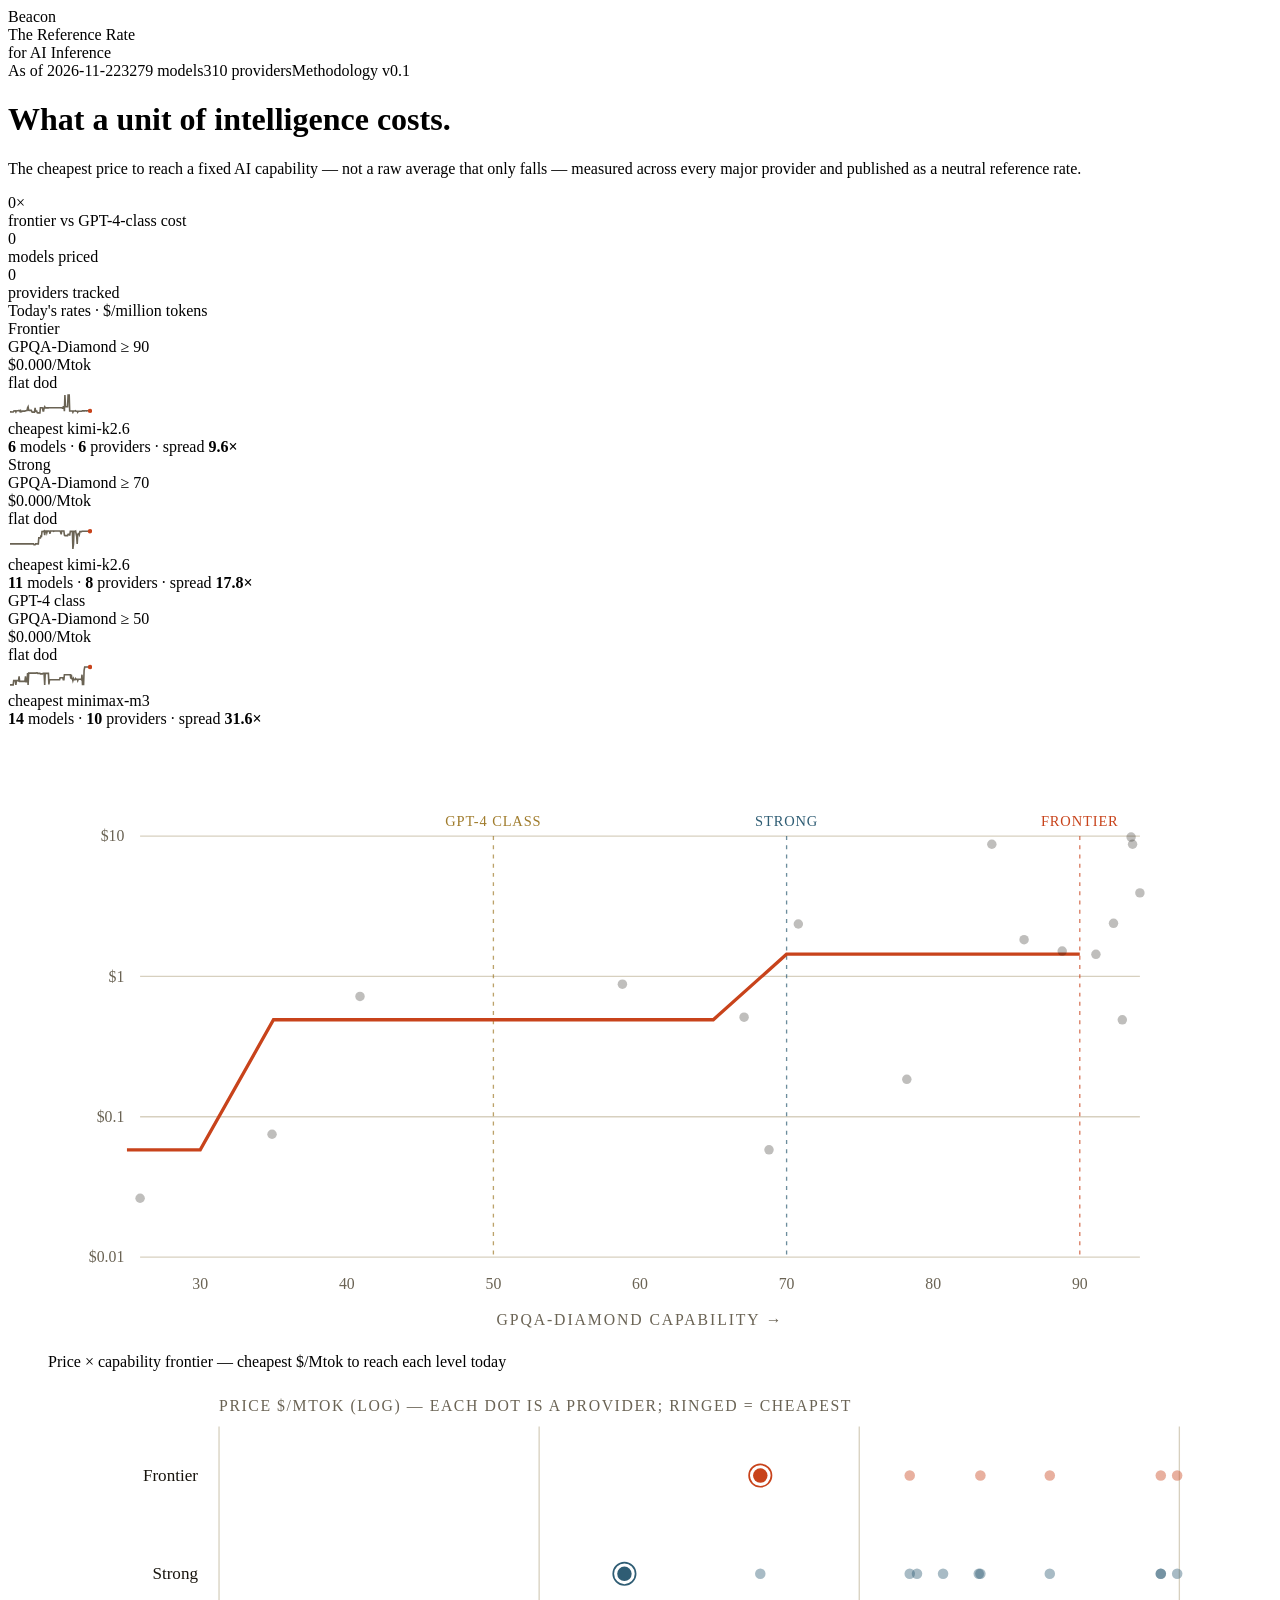
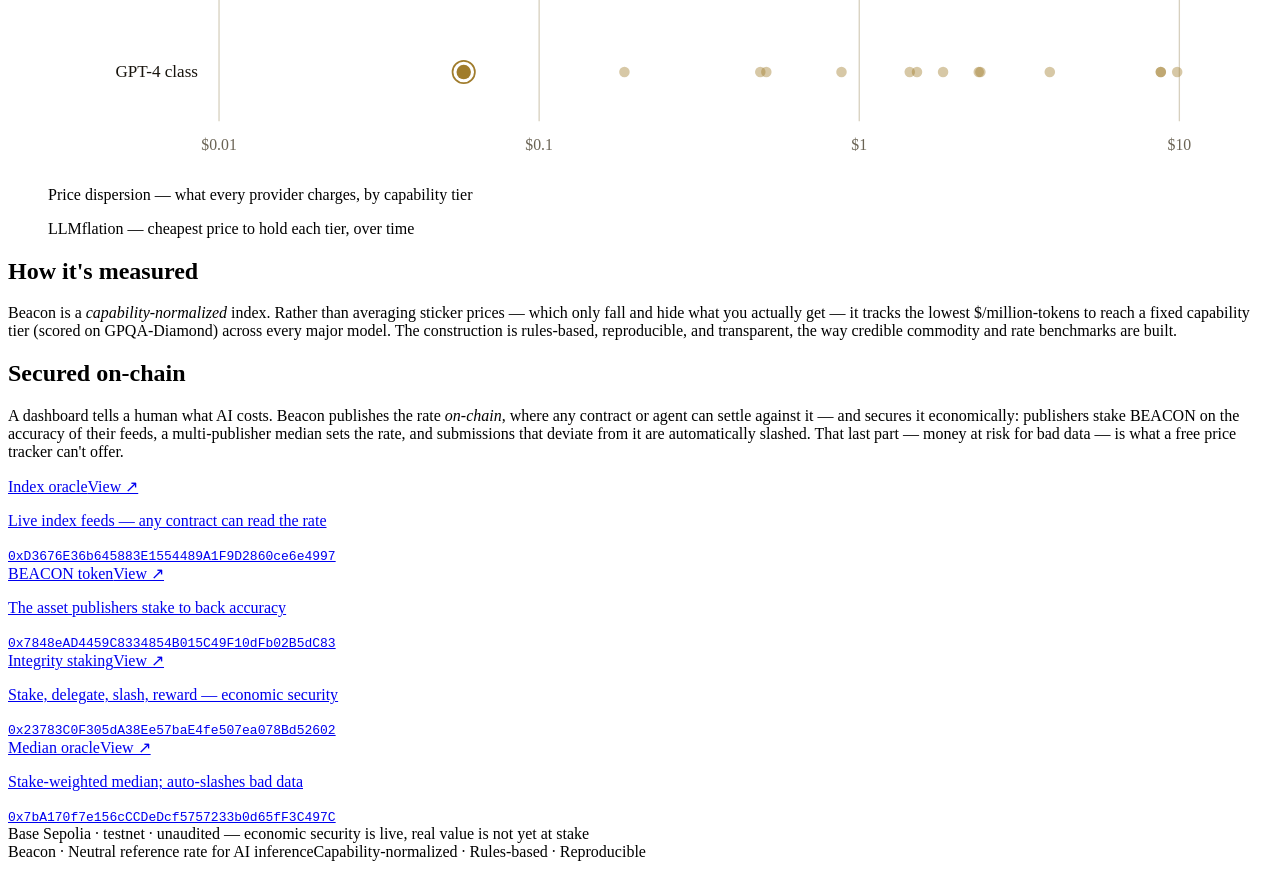
==== commit 6e2b442e: "dashboard: 2026-11-22" ====
--- a/index.html
+++ b/index.html
@@ -1 +1 @@
-<!DOCTYPE html><html lang="en" class="__variable_d72f3e __variable_9cce52 __variable_67651d"><head><meta charSet="utf-8"/><meta name="viewport" content="width=device-width, initial-scale=1"/><link rel="preload" href="/beacon-index/_next/static/media/26d4368bf94c0ec4-s.p.woff2" as="font" crossorigin="" type="font/woff2"/><link rel="preload" href="/beacon-index/_next/static/media/98e207f02528a563-s.p.woff2" as="font" crossorigin="" type="font/woff2"/><link rel="preload" href="/beacon-index/_next/static/media/d3ebbfd689654d3a-s.p.woff2" as="font" crossorigin="" type="font/woff2"/><link rel="preload" href="/beacon-index/_next/static/media/db96af6b531dc71f-s.p.woff2" as="font" crossorigin="" type="font/woff2"/><link rel="preload" href="/beacon-index/_next/static/media/e6099e249fd938cc-s.p.woff2" as="font" crossorigin="" type="font/woff2"/><link rel="stylesheet" href="/beacon-index/_next/static/css/01a57510ec6f1f9e.css" data-precedence="next"/><link rel="stylesheet" href="/beacon-index/_next/static/css/d41494e08c044a99.css" data-precedence="next"/><link rel="preload" as="script" fetchPriority="low" href="/beacon-index/_next/static/chunks/webpack-0a54097ec1bbaedd.js"/><script src="/beacon-index/_next/static/chunks/fd9d1056-d20073893f28fa59.js" async=""></script><script src="/beacon-index/_next/static/chunks/117-8e3064e59cc566d4.js" async=""></script><script src="/beacon-index/_next/static/chunks/main-app-f4d6f3136e873070.js" async=""></script><script src="/beacon-index/_next/static/chunks/612-9df6e72e6574c11a.js" async=""></script><script src="/beacon-index/_next/static/chunks/app/page-e1f3075f2f78946a.js" async=""></script><title>Beacon — the reference rate for AI inference</title><meta name="description" content="What a unit of intelligence costs: a capability-normalized price reference rate across every major AI model — updated daily and published on-chain."/><meta property="og:title" content="Beacon — the reference rate for AI inference"/><meta property="og:description" content="What a unit of intelligence costs: a capability-normalized price reference rate across every major AI model — updated daily and published on-chain."/><meta property="og:url" content="https://zhijiewong.github.io/beacon-index/"/><meta property="og:site_name" content="Beacon"/><meta property="og:image" content="https://zhijiewong.github.io/beacon-index/og.png"/><meta property="og:image:width" content="1200"/><meta property="og:image:height" content="630"/><meta property="og:image:alt" content="Beacon — the reference rate for AI inference"/><meta property="og:type" content="website"/><meta name="twitter:card" content="summary_large_image"/><meta name="twitter:title" content="Beacon — the reference rate for AI inference"/><meta name="twitter:description" content="What a unit of intelligence costs: a capability-normalized price reference rate across every major AI model — updated daily and published on-chain."/><meta name="twitter:image" content="https://zhijiewong.github.io/beacon-index/og.png"/><link rel="icon" href="/beacon-index/icon.svg?f654634d08afa04b" type="image/svg+xml" sizes="any"/><meta name="next-size-adjust"/><script src="/beacon-index/_next/static/chunks/polyfills-42372ed130431b0a.js" noModule=""></script></head><body class="font-sans antialiased"><main class="max-w-[1040px] mx-auto px-5 sm:px-10 pt-12 sm:pt-16 pb-24"><header class="flex justify-between items-baseline gap-6 border-b-[1.5px] border-ink pb-4 flex-wrap rise"><div class="font-serif text-[clamp(40px,7vw,76px)] leading-[.9]">Beacon</div><div class="font-mono text-xs tracking-[.16em] uppercase text-soft text-right">The Reference Rate<br/>for AI Inference</div></header><div class="flex gap-5 flex-wrap font-mono text-xs tracking-[.12em] uppercase text-soft pt-3 rise" style="animation-delay:.06s"><span><span class="inline-block w-[7px] h-[7px] rounded-full bg-sig mr-1.5 live-dot"></span>As of <!-- -->2026-11-21</span><span>3277<!-- --> models</span><span>310<!-- --> providers</span><span>Methodology v<!-- -->0.1</span></div><h1 class="font-serif text-[clamp(34px,5.6vw,60px)] leading-[1.04] max-w-[18ch] mt-10 sm:mt-16 mb-3.5 rise" style="animation-delay:.1s">What a unit of intelligence costs.</h1><p class="max-w-[58ch] text-[#3a352b] text-[clamp(16px,2vw,18px)] mb-7 rise" style="animation-delay:.14s">The cheapest price to reach a fixed AI capability — not a raw average that only falls — measured across every major provider and published as a neutral reference rate.</p><div class="grid grid-cols-2 md:grid-cols-3 gap-px bg-hair border border-hair my-10 rise" style="animation-delay:.18s"><div class="bg-paper px-5 py-5"><div class="font-mono font-semibold text-[clamp(28px,4vw,40px)] tracking-tight tnum text-ink">0<!-- -->×</div><div class="font-mono text-[11px] tracking-[.12em] uppercase text-soft mt-1">frontier vs GPT-4-class cost</div></div><div class="bg-paper px-5 py-5"><div class="font-mono font-semibold text-[clamp(28px,4vw,40px)] tracking-tight tnum text-ink">0</div><div class="font-mono text-[11px] tracking-[.12em] uppercase text-soft mt-1">models priced</div></div><div class="bg-paper px-5 py-5"><div class="font-mono font-semibold text-[clamp(28px,4vw,40px)] tracking-tight tnum text-ink">0</div><div class="font-mono text-[11px] tracking-[.12em] uppercase text-soft mt-1">providers tracked</div></div></div><div class="font-mono text-xs tracking-[.18em] uppercase text-soft mt-2 mb-1.5 rise">Today&#x27;s rates · $/million tokens</div><section class="border-t-[1.5px] border-ink"><div class="group relative grid grid-cols-[1fr_auto] md:grid-cols-[1.2fr_1.3fr_.8fr_1.7fr] gap-x-[18px] gap-y-2 items-center px-2.5 py-5 border-b border-hair transition-colors hover:bg-paper2 rise" style="animation-delay:0.14s"><span class="absolute left-0 inset-y-0 w-[3px] bg-transparent group-hover:bg-sig transition-colors"></span><div><div class="font-serif text-[clamp(22px,3vw,30px)] leading-none">Frontier</div><div class="font-mono text-[11px] tracking-[.06em] uppercase text-soft mt-0.5">GPQA-Diamond<!-- --> ≥ <!-- -->90</div></div><div><div class="font-mono font-medium text-[clamp(26px,4vw,40px)] tracking-tight tnum">$<!-- -->0.000<span class="text-[.4em] text-soft">/Mtok</span></div><div class="font-mono text-xs mt-0.5 text-soft">flat dod</div></div><div class="hidden md:block"><svg viewBox="0 0 84 24" width="84" height="24" class="block"><polyline points="2.0,19.9 2.5,19.9 3.1,19.9 3.6,20.0 4.1,20.0 4.7,20.0 5.2,20.0 5.8,19.0 6.3,19.0 6.8,18.8 7.4,18.8 7.9,19.9 8.4,18.9 9.0,18.8 9.5,18.8 10.1,18.8 10.6,18.6 11.1,18.6 11.7,18.6 12.2,19.6 12.7,18.6 13.3,19.6 13.8,19.6 14.3,19.1 14.9,19.1 15.4,19.1 16.0,19.1 16.5,19.1 17.0,19.1 17.6,18.8 18.1,18.8 18.6,18.5 19.2,18.5 19.7,15.8 20.3,14.8 20.8,18.3 21.3,18.4 21.9,18.4 22.4,18.4 22.9,18.3 23.5,18.3 24.0,19.9 24.6,20.1 25.1,20.1 25.6,20.1 26.2,20.0 26.7,20.1 27.2,15.8 27.8,19.1 28.3,19.0 28.8,19.0 29.4,20.7 29.9,20.9 30.5,20.9 31.0,20.9 31.5,21.0 32.1,21.0 32.6,15.8 33.1,15.8 33.7,15.8 34.2,15.8 34.8,15.9 35.3,19.0 35.8,19.0 36.4,15.9 36.9,14.8 37.4,15.9 38.0,15.9 38.5,15.9 39.0,15.9 39.6,15.9 40.1,15.9 40.7,15.9 41.2,15.8 41.7,15.8 42.3,15.8 42.8,15.8 43.3,15.8 43.9,15.8 44.4,15.8 45.0,15.8 45.5,15.8 46.0,15.8 46.6,15.8 47.1,15.8 47.6,15.8 48.2,15.8 48.7,15.8 49.2,15.8 49.8,15.8 50.3,15.8 50.9,15.8 51.4,15.8 51.9,15.8 52.5,15.8 53.0,15.8 53.5,15.8 54.1,15.8 54.6,16.1 55.2,16.1 55.7,14.8 56.2,14.8 56.8,19.2 57.3,3.0 57.8,14.8 58.4,14.8 58.9,14.8 59.4,14.8 60.0,14.8 60.5,3.0 61.1,3.0 61.6,3.0 62.1,19.0 62.7,19.0 63.2,19.0 63.7,19.0 64.3,19.0 64.8,19.0 65.4,20.3 65.9,19.0 66.4,19.0 67.0,19.0 67.5,19.0 68.0,18.7 68.6,19.2 69.1,19.2 69.7,19.2 70.2,20.3 70.7,19.2 71.3,19.2 71.8,19.2 72.3,19.2 72.9,19.2 73.4,19.2 73.9,19.2 74.5,19.0 75.0,18.9 75.6,18.9 76.1,18.9 76.6,18.9 77.2,18.9 77.7,18.8 78.2,18.8 78.8,18.9 79.3,18.9 79.9,18.8 80.4,18.8 80.9,18.7 81.5,18.9 82.0,18.9" fill="none" stroke="#6A6354" stroke-width="1.6"></polyline><circle cx="82" cy="18.866107502685004" r="2.2" fill="#C8431B"></circle></svg></div><div class="font-mono text-[12.5px] text-soft text-left md:text-right leading-relaxed col-span-2 md:col-span-1">cheapest <span class="text-ink">kimi-k2.6</span><br/><b class="text-ink font-medium">6</b> models · <b class="text-ink font-medium">6</b> providers · spread <b class="text-ink font-medium">9.6×</b></div></div><div class="group relative grid grid-cols-[1fr_auto] md:grid-cols-[1.2fr_1.3fr_.8fr_1.7fr] gap-x-[18px] gap-y-2 items-center px-2.5 py-5 border-b border-hair transition-colors hover:bg-paper2 rise" style="animation-delay:0.21000000000000002s"><span class="absolute left-0 inset-y-0 w-[3px] bg-transparent group-hover:bg-sig transition-colors"></span><div><div class="font-serif text-[clamp(22px,3vw,30px)] leading-none">Strong</div><div class="font-mono text-[11px] tracking-[.06em] uppercase text-soft mt-0.5">GPQA-Diamond<!-- --> ≥ <!-- -->70</div></div><div><div class="font-mono font-medium text-[clamp(26px,4vw,40px)] tracking-tight tnum">$<!-- -->0.000<span class="text-[.4em] text-soft">/Mtok</span></div><div class="font-mono text-xs mt-0.5 text-soft">flat dod</div></div><div class="hidden md:block"><svg viewBox="0 0 84 24" width="84" height="24" class="block"><polyline points="2.0,15.9 2.5,15.9 3.1,15.9 3.6,15.9 4.1,15.9 4.7,15.9 5.2,15.9 5.8,15.9 6.3,15.9 6.8,15.9 7.4,15.9 7.9,15.9 8.4,15.9 9.0,15.9 9.5,15.9 10.1,15.9 10.6,15.9 11.1,15.9 11.7,15.9 12.2,15.9 12.7,15.9 13.3,15.9 13.8,15.9 14.3,15.9 14.9,15.9 15.4,15.9 16.0,15.9 16.5,15.9 17.0,15.9 17.6,15.9 18.1,15.9 18.6,15.9 19.2,15.9 19.7,15.9 20.3,15.9 20.8,15.9 21.3,15.9 21.9,15.9 22.4,15.9 22.9,15.9 23.5,15.9 24.0,15.9 24.6,15.9 25.1,15.9 25.6,15.9 26.2,16.8 26.7,16.8 27.2,16.8 27.8,15.9 28.3,15.9 28.8,15.9 29.4,15.9 29.9,15.9 30.5,15.9 31.0,9.9 31.5,9.9 32.1,9.9 32.6,9.9 33.1,8.0 33.7,8.2 34.2,3.5 34.8,3.5 35.3,3.4 35.8,3.4 36.4,3.0 36.9,7.2 37.4,3.0 38.0,3.0 38.5,3.0 39.0,4.9 39.6,3.0 40.1,3.0 40.7,3.0 41.2,3.0 41.7,3.9 42.3,5.7 42.8,3.0 43.3,3.0 43.9,3.0 44.4,3.0 45.0,3.0 45.5,3.0 46.0,3.3 46.6,3.0 47.1,3.0 47.6,3.0 48.2,3.0 48.7,3.0 49.2,3.0 49.8,3.0 50.3,3.0 50.9,3.0 51.4,3.0 51.9,3.0 52.5,3.0 53.0,4.5 53.5,6.3 54.1,3.0 54.6,3.0 55.2,3.0 55.7,3.0 56.2,3.0 56.8,7.2 57.3,7.6 57.8,7.6 58.4,7.6 58.9,7.6 59.4,7.6 60.0,7.6 60.5,6.2 61.1,6.2 61.6,6.2 62.1,7.6 62.7,3.4 63.2,3.4 63.7,3.4 64.3,3.4 64.8,3.4 65.4,21.0 65.9,15.9 66.4,3.4 67.0,3.4 67.5,3.4 68.0,3.1 68.6,5.5 69.1,8.6 69.7,15.9 70.2,6.6 70.7,5.5 71.3,5.5 71.8,6.7 72.3,3.6 72.9,3.6 73.4,3.6 73.9,3.6 74.5,3.3 75.0,3.2 75.6,3.2 76.1,3.2 76.6,3.2 77.2,3.2 77.7,3.2 78.2,3.2 78.8,3.2 79.3,3.2 79.9,3.2 80.4,3.2 80.9,3.1 81.5,3.2 82.0,3.2" fill="none" stroke="#6A6354" stroke-width="1.6"></polyline><circle cx="82" cy="3.2130393615582307" r="2.2" fill="#C8431B"></circle></svg></div><div class="font-mono text-[12.5px] text-soft text-left md:text-right leading-relaxed col-span-2 md:col-span-1">cheapest <span class="text-ink">kimi-k2.6</span><br/><b class="text-ink font-medium">11</b> models · <b class="text-ink font-medium">8</b> providers · spread <b class="text-ink font-medium">17.8×</b></div></div><div class="group relative grid grid-cols-[1fr_auto] md:grid-cols-[1.2fr_1.3fr_.8fr_1.7fr] gap-x-[18px] gap-y-2 items-center px-2.5 py-5 border-b border-hair transition-colors hover:bg-paper2 rise" style="animation-delay:0.28s"><span class="absolute left-0 inset-y-0 w-[3px] bg-transparent group-hover:bg-sig transition-colors"></span><div><div class="font-serif text-[clamp(22px,3vw,30px)] leading-none">GPT-4 class</div><div class="font-mono text-[11px] tracking-[.06em] uppercase text-soft mt-0.5">GPQA-Diamond<!-- --> ≥ <!-- -->50</div></div><div><div class="font-mono font-medium text-[clamp(26px,4vw,40px)] tracking-tight tnum">$<!-- -->0.000<span class="text-[.4em] text-soft">/Mtok</span></div><div class="font-mono text-xs mt-0.5 text-soft">flat dod</div></div><div class="hidden md:block"><svg viewBox="0 0 84 24" width="84" height="24" class="block"><polyline points="2.0,20.9 2.5,20.9 3.1,20.9 3.6,20.9 4.1,20.9 4.7,20.9 5.2,20.9 5.8,16.6 6.3,16.6 6.8,16.6 7.4,16.6 7.9,20.9 8.4,16.6 9.0,16.6 9.5,16.6 10.1,16.6 10.6,16.9 11.1,12.4 11.7,17.4 12.2,17.4 12.7,17.4 13.3,17.4 13.8,17.4 14.3,17.4 14.9,17.4 15.4,17.4 16.0,17.4 16.5,17.4 17.0,17.4 17.6,12.4 18.1,17.7 18.6,17.7 19.2,17.7 19.7,9.1 20.3,21.0 20.8,9.1 21.3,9.1 21.9,9.1 22.4,9.1 22.9,9.1 23.5,9.1 24.0,9.1 24.6,9.1 25.1,9.1 25.6,9.1 26.2,9.1 26.7,9.1 27.2,9.1 27.8,9.1 28.3,9.1 28.8,8.8 29.4,8.8 29.9,9.4 30.5,9.4 31.0,9.4 31.5,9.4 32.1,9.4 32.6,9.9 33.1,9.9 33.7,9.9 34.2,9.9 34.8,9.9 35.3,9.4 35.8,9.4 36.4,9.4 36.9,21.0 37.4,9.4 38.0,9.4 38.5,9.4 39.0,9.4 39.6,9.4 40.1,9.4 40.7,9.4 41.2,20.4 41.7,15.7 42.3,15.7 42.8,15.7 43.3,15.7 43.9,15.7 44.4,15.7 45.0,15.7 45.5,15.7 46.0,15.7 46.6,15.7 47.1,15.7 47.6,15.7 48.2,15.7 48.7,15.7 49.2,15.7 49.8,15.7 50.3,15.7 50.9,15.7 51.4,15.7 51.9,15.7 52.5,13.7 53.0,13.7 53.5,13.7 54.1,13.7 54.6,13.7 55.2,13.7 55.7,15.8 56.2,15.8 56.8,10.7 57.3,10.7 57.8,10.7 58.4,10.7 58.9,10.7 59.4,10.7 60.0,10.7 60.5,10.7 61.1,10.7 61.6,10.7 62.1,10.7 62.7,10.7 63.2,14.6 63.7,10.7 64.3,14.6 64.8,14.6 65.4,16.7 65.9,14.6 66.4,15.8 67.0,15.8 67.5,15.8 68.0,14.6 68.6,15.2 69.1,15.2 69.7,15.2 70.2,16.7 70.7,15.2 71.3,15.2 71.8,15.2 72.3,15.2 72.9,15.2 73.4,15.2 73.9,15.8 74.5,10.7 75.0,20.5 75.6,20.5 76.1,20.5 76.6,6.4 77.2,3.0 77.7,3.0 78.2,3.0 78.8,3.0 79.3,3.0 79.9,3.0 80.4,3.0 80.9,3.0 81.5,3.0 82.0,3.0" fill="none" stroke="#6A6354" stroke-width="1.6"></polyline><circle cx="82" cy="3" r="2.2" fill="#C8431B"></circle></svg></div><div class="font-mono text-[12.5px] text-soft text-left md:text-right leading-relaxed col-span-2 md:col-span-1">cheapest <span class="text-ink">minimax-m3</span><br/><b class="text-ink font-medium">14</b> models · <b class="text-ink font-medium">10</b> providers · spread <b class="text-ink font-medium">31.6×</b></div></div></section><figure class="my-10 p-[18px] pb-2 bg-paper2 border border-hair rise" style="animation-delay:.1s"><svg viewBox="0 0 900 460" class="block w-full h-auto" font-family="var(--font-mono), monospace"><g><line x1="70" y1="390" x2="830" y2="390" stroke="#D7D0BF"></line><text x="58" y="394" fill="#6A6354" font-size="12" text-anchor="end">$<!-- -->0.01</text></g><g><line x1="70" y1="283.33333333333337" x2="830" y2="283.33333333333337" stroke="#D7D0BF"></line><text x="58" y="287.33333333333337" fill="#6A6354" font-size="12" text-anchor="end">$<!-- -->0.1</text></g><g><line x1="70" y1="176.66666666666669" x2="830" y2="176.66666666666669" stroke="#D7D0BF"></line><text x="58" y="180.66666666666669" fill="#6A6354" font-size="12" text-anchor="end">$<!-- -->1</text></g><g><line x1="70" y1="70" x2="830" y2="70" stroke="#D7D0BF"></line><text x="58" y="74" fill="#6A6354" font-size="12" text-anchor="end">$<!-- -->10</text></g><text x="115.68914956011733" y="414" fill="#6A6354" font-size="12" text-anchor="middle">30</text><text x="227.12609970674492" y="414" fill="#6A6354" font-size="12" text-anchor="middle">40</text><text x="338.5630498533725" y="414" fill="#6A6354" font-size="12" text-anchor="middle">50</text><text x="450.00000000000006" y="414" fill="#6A6354" font-size="12" text-anchor="middle">60</text><text x="561.4369501466276" y="414" fill="#6A6354" font-size="12" text-anchor="middle">70</text><text x="672.8739002932552" y="414" fill="#6A6354" font-size="12" text-anchor="middle">80</text><text x="784.3108504398828" y="414" fill="#6A6354" font-size="12" text-anchor="middle">90</text><g><line x1="784.3108504398828" y1="70" x2="784.3108504398828" y2="390" stroke="#C8431B" stroke-dasharray="3 4" opacity="0.7"></line><text x="784.3108504398828" y="62" fill="#C8431B" font-size="11" text-anchor="middle" letter-spacing="0.06em">FRONTIER</text></g><g><line x1="561.4369501466276" y1="70" x2="561.4369501466276" y2="390" stroke="#2F5D74" stroke-dasharray="3 4" opacity="0.7"></line><text x="561.4369501466276" y="62" fill="#2F5D74" font-size="11" text-anchor="middle" letter-spacing="0.06em">STRONG</text></g><g><line x1="338.5630498533725" y1="70" x2="338.5630498533725" y2="390" stroke="#A07C2C" stroke-dasharray="3 4" opacity="0.7"></line><text x="338.5630498533725" y="62" fill="#A07C2C" font-size="11" text-anchor="middle" letter-spacing="0.06em">GPT-4 CLASS</text></g><path d="M60.0 308.5 L115.7 308.5 L171.4 209.6 L227.1 209.6 L282.8 209.6 L338.6 209.6 L394.3 209.6 L450.0 209.6 L505.7 209.6 L561.4 159.8 L617.2 159.8 L672.9 159.8 L728.6 159.8 L784.3 159.8" fill="none" stroke="#C8431B" stroke-width="2.5"></path><circle cx="717.4486803519062" cy="76.18580767761995" r="3.6" fill="#18140D" opacity="0.28"></circle><circle cx="824.4281524926686" cy="76.18580767761995" r="3.6" fill="#18140D" opacity="0.28"></circle><circle cx="570.3519061583579" cy="136.84033950066126" r="3.6" fill="#18140D" opacity="0.28"></circle><circle cx="770.9384164222876" cy="157.4226524972455" r="3.6" fill="#18140D" opacity="0.28"></circle><circle cx="830" cy="113.17647287491656" r="3.6" fill="#18140D" opacity="0.28"></circle><circle cx="170.29325513196483" cy="296.66013190488536" r="3.6" fill="#18140D" opacity="0.28"></circle><circle cx="237.15542521994138" cy="191.88453371399802" r="3.6" fill="#18140D" opacity="0.28"></circle><circle cx="70" cy="345.2928738408559" r="3.6" fill="#18140D" opacity="0.28"></circle><circle cx="529.1202346041056" cy="207.6326538957022" r="3.6" fill="#18140D" opacity="0.28"></circle><circle cx="816.6275659824048" cy="209.6415671176487" r="3.6" fill="#18140D" opacity="0.28"></circle><circle cx="436.62756598240475" cy="182.58851497064867" r="3.6" fill="#18140D" opacity="0.28"></circle><circle cx="796.5689149560118" cy="159.8450928058784" r="3.6" fill="#18140D" opacity="0.28"></circle><circle cx="823.3137829912024" cy="70.72953861656589" r="3.6" fill="#18140D" opacity="0.28"></circle><circle cx="652.8152492668623" cy="254.91646851274407" r="3.6" fill="#18140D" opacity="0.28"></circle><circle cx="548.0645161290323" cy="308.46795030421225" r="3.6" fill="#18140D" opacity="0.28"></circle><circle cx="809.9413489736072" cy="136.30422389886533" r="3.6" fill="#18140D" opacity="0.28"></circle><circle cx="741.9648093841644" cy="148.7352121994775" r="3.6" fill="#18140D" opacity="0.28"></circle><text x="450" y="442" fill="#6A6354" font-size="12" text-anchor="middle" letter-spacing="0.12em">GPQA-DIAMOND<!-- --> CAPABILITY →</text></svg><figcaption class="font-mono text-xs tracking-[.1em] uppercase text-soft pt-2.5 px-1">Price × capability frontier — cheapest $/Mtok to reach each level today</figcaption></figure><figure class="my-10 p-[18px] pb-2 bg-paper2 border border-hair rise" style="animation-delay:.1s"><svg viewBox="0 0 900 300" class="block w-full h-auto" font-family="var(--font-mono), monospace"><text x="130" y="18" fill="#6A6354" font-size="12" letter-spacing="0.1em">PRICE $/MTOK (LOG) — EACH DOT IS A PROVIDER; RINGED = CHEAPEST</text><g><line x1="130" y1="30" x2="130" y2="254" stroke="#D7D0BF"></line><text x="130" y="276" fill="#6A6354" font-size="12" text-anchor="middle">$<!-- -->0.01</text></g><g><line x1="373.3333333333333" y1="30" x2="373.3333333333333" y2="254" stroke="#D7D0BF"></line><text x="373.3333333333333" y="276" fill="#6A6354" font-size="12" text-anchor="middle">$<!-- -->0.1</text></g><g><line x1="616.6666666666666" y1="30" x2="616.6666666666666" y2="254" stroke="#D7D0BF"></line><text x="616.6666666666666" y="276" fill="#6A6354" font-size="12" text-anchor="middle">$<!-- -->1</text></g><g><line x1="860" y1="30" x2="860" y2="254" stroke="#D7D0BF"></line><text x="860" y="276" fill="#6A6354" font-size="12" text-anchor="middle">$<!-- -->10</text></g><g><text x="114" y="71.33333333333334" fill="#18140D" font-size="13" text-anchor="end" font-family="var(--font-sans), sans-serif">Frontier</text><g><circle cx="541.4426750128639" cy="67.33333333333334" r="5.5" fill="#C8431B" opacity="1"></circle><circle cx="541.4426750128639" cy="67.33333333333334" r="8.5" fill="none" stroke="#C8431B" stroke-width="1.3"></circle></g><g><circle cx="655.0408820365899" cy="67.33333333333334" r="4" fill="#C8431B" opacity="0.42"></circle></g><g><circle cx="708.7434892307134" cy="67.33333333333334" r="4" fill="#C8431B" opacity="0.42"></circle></g><g><circle cx="761.5036712540966" cy="67.33333333333334" r="4" fill="#C8431B" opacity="0.42"></circle></g><g><circle cx="845.8886262354295" cy="67.33333333333334" r="4" fill="#C8431B" opacity="0.42"></circle></g><g><circle cx="858.3357400309591" cy="67.33333333333334" r="4" fill="#C8431B" opacity="0.42"></circle></g></g><g><text x="114" y="146" fill="#18140D" font-size="13" text-anchor="end" font-family="var(--font-sans), sans-serif">Strong</text><g><circle cx="438.1593062053025" cy="142" r="5.5" fill="#2F5D74" opacity="1"></circle><circle cx="438.1593062053025" cy="142" r="8.5" fill="none" stroke="#2F5D74" stroke-width="1.3"></circle></g><g><circle cx="541.4426750128639" cy="142" r="4" fill="#2F5D74" opacity="0.42"></circle></g><g><circle cx="655.0408820365899" cy="142" r="4" fill="#2F5D74" opacity="0.42"></circle></g><g><circle cx="660.5670739906587" cy="142" r="4" fill="#2F5D74" opacity="0.42"></circle></g><g><circle cx="680.385297169942" cy="142" r="4" fill="#2F5D74" opacity="0.42"></circle></g><g><circle cx="707.5204755141165" cy="142" r="4" fill="#2F5D74" opacity="0.42"></circle></g><g><circle cx="708.7434892307134" cy="142" r="4" fill="#2F5D74" opacity="0.42"></circle></g><g><circle cx="761.5036712540966" cy="142" r="4" fill="#2F5D74" opacity="0.42"></circle></g><g><circle cx="845.8886262354295" cy="142" r="4" fill="#2F5D74" opacity="0.42"></circle></g><g><circle cx="845.8886262354295" cy="142" r="4" fill="#2F5D74" opacity="0.42"></circle></g><g><circle cx="858.3357400309591" cy="142" r="4" fill="#2F5D74" opacity="0.42"></circle></g></g><g><text x="114" y="220.66666666666669" fill="#18140D" font-size="13" text-anchor="end" font-family="var(--font-sans), sans-serif">GPT-4 class</text><g><circle cx="315.9949883685158" cy="216.66666666666669" r="5.5" fill="#A07C2C" opacity="1"></circle><circle cx="315.9949883685158" cy="216.66666666666669" r="8.5" fill="none" stroke="#A07C2C" stroke-width="1.3"></circle></g><g><circle cx="438.1593062053025" cy="216.66666666666669" r="4" fill="#A07C2C" opacity="0.42"></circle></g><g><circle cx="541.4426750128639" cy="216.66666666666669" r="4" fill="#A07C2C" opacity="0.42"></circle></g><g><circle cx="546.0255083004295" cy="216.66666666666669" r="4" fill="#A07C2C" opacity="0.42"></circle></g><g><circle cx="603.1574502232077" cy="216.66666666666669" r="4" fill="#A07C2C" opacity="0.42"></circle></g><g><circle cx="655.0408820365899" cy="216.66666666666669" r="4" fill="#A07C2C" opacity="0.42"></circle></g><g><circle cx="660.5670739906587" cy="216.66666666666669" r="4" fill="#A07C2C" opacity="0.42"></circle></g><g><circle cx="680.385297169942" cy="216.66666666666669" r="4" fill="#A07C2C" opacity="0.42"></circle></g><g><circle cx="707.5204755141165" cy="216.66666666666669" r="4" fill="#A07C2C" opacity="0.42"></circle></g><g><circle cx="708.7434892307134" cy="216.66666666666669" r="4" fill="#A07C2C" opacity="0.42"></circle></g><g><circle cx="761.5036712540966" cy="216.66666666666669" r="4" fill="#A07C2C" opacity="0.42"></circle></g><g><circle cx="845.8886262354295" cy="216.66666666666669" r="4" fill="#A07C2C" opacity="0.42"></circle></g><g><circle cx="845.8886262354295" cy="216.66666666666669" r="4" fill="#A07C2C" opacity="0.42"></circle></g><g><circle cx="858.3357400309591" cy="216.66666666666669" r="4" fill="#A07C2C" opacity="0.42"></circle></g></g></svg><figcaption class="font-mono text-xs tracking-[.1em] uppercase text-soft pt-2.5 px-1">Price dispersion — what every provider charges, by capability tier</figcaption></figure><figure class="my-10 p-[18px] pb-2 bg-paper2 border border-hair rise" style="animation-delay:.1s"><div class="w-full h-72 mt-2"><div class="recharts-responsive-container h-full w-full" style="width:100%;height:100%;min-width:0"></div></div><figcaption class="font-mono text-xs tracking-[.1em] uppercase text-soft pt-2.5 px-1">LLMflation — cheapest price to hold each tier, over time</figcaption></figure><h2 class="font-serif text-[clamp(26px,3.4vw,34px)] mt-16 mb-3 rise">How it&#x27;s measured</h2><p class="max-w-[62ch] text-[#33302a] rise">Beacon is a <em>capability-normalized</em> index. Rather than averaging sticker prices — which only fall and hide what you actually get — it tracks the lowest $/million-tokens to reach a fixed capability tier (scored on <!-- -->GPQA-Diamond<!-- -->) across every major model. The construction is rules-based, reproducible, and transparent, the way credible commodity and rate benchmarks are built.</p><h2 class="font-serif text-[clamp(26px,3.4vw,34px)] mt-16 mb-3 rise">Secured on-chain</h2><p class="max-w-[62ch] text-[#33302a] mb-6 rise">A dashboard tells a human what AI costs. Beacon publishes the rate <em>on-chain</em>, where any contract or agent can settle against it — and secures it economically: publishers stake <!-- --> <span class="font-mono text-[.92em]">BEACON</span> on the accuracy of their feeds, a multi-publisher median sets the rate, and submissions that deviate from it are automatically slashed. That last part — money at risk for bad data — is what a free price tracker can&#x27;t offer.</p><div class="grid sm:grid-cols-2 gap-3 rise" style="animation-delay:.06s"><a href="https://sepolia.basescan.org/address/0xD3676E36b645883E1554489A1F9D2860ce6e4997" target="_blank" rel="noopener noreferrer" class="group block p-4 bg-paper2 border border-hair hover:border-ink transition-colors"><div class="flex items-baseline justify-between gap-3"><span class="font-serif text-[19px] leading-tight">Index oracle</span><span class="font-mono text-[10px] tracking-[.12em] uppercase text-soft group-hover:text-sig">View ↗</span></div><p class="text-sm text-[#4a4536] mt-1 mb-2">Live index feeds — any contract can read the rate</p><code class="font-mono text-xs text-soft break-all group-hover:text-ink">0xD3676E36b645883E1554489A1F9D2860ce6e4997</code></a><a href="https://sepolia.basescan.org/address/0x7848eAD4459C8334854B015C49F10dFb02B5dC83" target="_blank" rel="noopener noreferrer" class="group block p-4 bg-paper2 border border-hair hover:border-ink transition-colors"><div class="flex items-baseline justify-between gap-3"><span class="font-serif text-[19px] leading-tight">BEACON token</span><span class="font-mono text-[10px] tracking-[.12em] uppercase text-soft group-hover:text-sig">View ↗</span></div><p class="text-sm text-[#4a4536] mt-1 mb-2">The asset publishers stake to back accuracy</p><code class="font-mono text-xs text-soft break-all group-hover:text-ink">0x7848eAD4459C8334854B015C49F10dFb02B5dC83</code></a><a href="https://sepolia.basescan.org/address/0x23783C0F305dA38Ee57baE4fe507ea078Bd52602" target="_blank" rel="noopener noreferrer" class="group block p-4 bg-paper2 border border-hair hover:border-ink transition-colors"><div class="flex items-baseline justify-between gap-3"><span class="font-serif text-[19px] leading-tight">Integrity staking</span><span class="font-mono text-[10px] tracking-[.12em] uppercase text-soft group-hover:text-sig">View ↗</span></div><p class="text-sm text-[#4a4536] mt-1 mb-2">Stake, delegate, slash, reward — economic security</p><code class="font-mono text-xs text-soft break-all group-hover:text-ink">0x23783C0F305dA38Ee57baE4fe507ea078Bd52602</code></a><a href="https://sepolia.basescan.org/address/0x7bA170f7e156cCCDeDcf5757233b0d65fF3C497C" target="_blank" rel="noopener noreferrer" class="group block p-4 bg-paper2 border border-hair hover:border-ink transition-colors"><div class="flex items-baseline justify-between gap-3"><span class="font-serif text-[19px] leading-tight">Median oracle</span><span class="font-mono text-[10px] tracking-[.12em] uppercase text-soft group-hover:text-sig">View ↗</span></div><p class="text-sm text-[#4a4536] mt-1 mb-2">Stake-weighted median; auto-slashes bad data</p><code class="font-mono text-xs text-soft break-all group-hover:text-ink">0x7bA170f7e156cCCDeDcf5757233b0d65fF3C497C</code></a></div><div class="font-mono text-xs tracking-[.12em] uppercase text-soft mt-3 rise">Base Sepolia<!-- --> · testnet · unaudited — economic security is live, real value is not yet at stake</div><footer class="mt-16 border-t border-hair pt-4 font-mono text-xs tracking-[.08em] uppercase text-soft flex justify-between gap-4 flex-wrap"><span>Beacon · Neutral reference rate for AI inference</span><span>Capability-normalized · Rules-based · Reproducible</span></footer></main><script src="/beacon-index/_next/static/chunks/webpack-0a54097ec1bbaedd.js" async=""></script><script>(self.__next_f=self.__next_f||[]).push([0]);self.__next_f.push([2,null])</script><script>self.__next_f.push([1,"1:HL[\"/beacon-index/_next/static/media/26d4368bf94c0ec4-s.p.woff2\",\"font\",{\"crossOrigin\":\"\",\"type\":\"font/woff2\"}]\n2:HL[\"/beacon-index/_next/static/media/98e207f02528a563-s.p.woff2\",\"font\",{\"crossOrigin\":\"\",\"type\":\"font/woff2\"}]\n3:HL[\"/beacon-index/_next/static/media/d3ebbfd689654d3a-s.p.woff2\",\"font\",{\"crossOrigin\":\"\",\"type\":\"font/woff2\"}]\n4:HL[\"/beacon-index/_next/static/media/db96af6b531dc71f-s.p.woff2\",\"font\",{\"crossOrigin\":\"\",\"type\":\"font/woff2\"}]\n5:HL[\"/beacon-index/_next/static/media/e6099e249fd938cc-s.p.woff2\",\"font\",{\"crossOrigin\":\"\",\"type\":\"font/woff2\"}]\n6:HL[\"/beacon-index/_next/static/css/01a57510ec6f1f9e.css\",\"style\"]\n7:HL[\"/beacon-index/_next/static/css/d41494e08c044a99.css\",\"style\"]\n"])</script><script>self.__next_f.push([1,"8:I[2846,[],\"\"]\na:I[900,[\"612\",\"static/chunks/612-9df6e72e6574c11a.js\",\"931\",\"static/chunks/app/page-e1f3075f2f78946a.js\"],\"default\"]\ne:I[9176,[\"612\",\"static/chunks/612-9df6e72e6574c11a.js\",\"931\",\"static/chunks/app/page-e1f3075f2f78946a.js\"],\"default\"]\nf:I[4707,[],\"\"]\n10:I[6423,[],\"\"]\n12:I[1060,[],\"\"]\nb:T5c8,2.0,19.9 2.5,19.9 3.1,19.9 3.6,20.0 4.1,20.0 4.7,20.0 5.2,20.0 5.8,19.0 6.3,19.0 6.8,18.8 7.4,18.8 7.9,19.9 8.4,18.9 9.0,18.8 9.5,18.8 10.1,18.8 10.6,18.6 11.1,18.6 11.7,18.6 12.2,19.6 12.7,18.6 13.3,19.6 13.8,19.6 14.3,19.1 14.9,19.1 15.4,19.1 16.0,19.1 16.5,19.1 17.0,19.1 17.6,18.8 18.1,18.8 18.6,18.5 19.2,18.5 19.7,15.8 20.3,14.8 20.8,18.3 21.3,18.4 21.9,18.4 22.4,18.4 22.9,18.3 23.5,18.3 24.0,19.9 24.6,20.1 25.1,20.1 25.6,20.1 26.2,20.0 26.7,20.1 27.2,15.8 27.8,19.1 28.3,19.0 28.8,19.0 29.4,20.7 29.9,20.9 30.5,20.9 31.0,20.9 31.5,21.0 32.1,21.0 32.6,15.8 33.1,15.8 33.7,15.8 34.2,15.8 34.8,15.9 35.3,19.0 35.8,19.0 36.4,15.9 36.9,14.8 37.4,15.9 38.0,15.9 38.5,15.9 39.0,15.9 39.6,15.9 40.1,15.9 40.7,15.9 41.2,15.8 41.7,15.8 42.3,15.8 42.8,15.8 43.3,15.8 43.9,15.8 44.4,15.8 45.0,15.8 45.5,15.8 46.0,15.8 46.6,15.8 47.1,15.8 47.6,15.8 48.2,15.8 48.7,15.8 49.2,15.8 49.8,15.8 50.3,15.8 50.9,15.8 51.4,15.8 51.9,15.8 52.5,15.8 53.0,15.8 53.5,15.8 54.1,15.8 54.6,16.1 55.2,16.1 55.7,14.8 56.2,14.8 56.8,19.2 57.3,3.0 57.8,14.8 58.4,14.8 58.9,14.8 59.4,14.8 60.0,14.8 60.5,3.0 61.1,3.0 61.6,3.0 62.1,19.0 62.7,19.0 63.2,19.0 63.7,19.0 64.3,19.0 64.8,19.0 65.4,20.3 65.9,19.0 66.4,19.0 67.0,19.0 67.5,19.0 68.0,18.7 68.6,19.2 69.1,19.2 69.7,19.2 70.2,20.3 70.7,19.2 71.3,19.2 71.8,19.2 72.3,19.2 72.9,19.2 73.4,19.2 73.9,19.2 74.5,19.0 75.0,18.9 75.6,18.9 76.1,18.9 76.6,18.9 77.2,18.9 77.7,18.8 78.2,18.8 78.8,18.9 79.3,18.9 79.9,18.8 80.4,18.8 80.9,18.7 81.5,18.9 82.0,18.9c:T56f,2.0,15.9 2.5,15.9 3.1,15.9 3.6,15.9 4.1,15.9 4.7,15.9 5.2,15.9 5.8,15.9 6.3,15.9 6.8,15.9 7.4,15.9 7.9,15.9 8.4,15.9 9.0,15.9 9.5,15.9 10.1,15.9 10.6,15.9 11.1,15.9 11.7,15.9 12.2,15.9 12.7,15.9 13.3,15.9 13.8,15.9 14.3,15.9 14.9,15.9 15.4,15.9 16.0,1"])</script><script>self.__next_f.push([1,"5.9 16.5,15.9 17.0,15.9 17.6,15.9 18.1,15.9 18.6,15.9 19.2,15.9 19.7,15.9 20.3,15.9 20.8,15.9 21.3,15.9 21.9,15.9 22.4,15.9 22.9,15.9 23.5,15.9 24.0,15.9 24.6,15.9 25.1,15.9 25.6,15.9 26.2,16.8 26.7,16.8 27.2,16.8 27.8,15.9 28.3,15.9 28.8,15.9 29.4,15.9 29.9,15.9 30.5,15.9 31.0,9.9 31.5,9.9 32.1,9.9 32.6,9.9 33.1,8.0 33.7,8.2 34.2,3.5 34.8,3.5 35.3,3.4 35.8,3.4 36.4,3.0 36.9,7.2 37.4,3.0 38.0,3.0 38.5,3.0 39.0,4.9 39.6,3.0 40.1,3.0 40.7,3.0 41.2,3.0 41.7,3.9 42.3,5.7 42.8,3.0 43.3,3.0 43.9,3.0 44.4,3.0 45.0,3.0 45.5,3.0 46.0,3.3 46.6,3.0 47.1,3.0 47.6,3.0 48.2,3.0 48.7,3.0 49.2,3.0 49.8,3.0 50.3,3.0 50.9,3.0 51.4,3.0 51.9,3.0 52.5,3.0 53.0,4.5 53.5,6.3 54.1,3.0 54.6,3.0 55.2,3.0 55.7,3.0 56.2,3.0 56.8,7.2 57.3,7.6 57.8,7.6 58.4,7.6 58.9,7.6 59.4,7.6 60.0,7.6 60.5,6.2 61.1,6.2 61.6,6.2 62.1,7.6 62.7,3.4 63.2,3.4 63.7,3.4 64.3,3.4 64.8,3.4 65.4,21.0 65.9,15.9 66.4,3.4 67.0,3.4 67.5,3.4 68.0,3.1 68.6,5.5 69.1,8.6 69.7,15.9 70.2,6.6 70.7,5.5 71.3,5.5 71.8,6.7 72.3,3.6 72.9,3.6 73.4,3.6 73.9,3.6 74.5,3.3 75.0,3.2 75.6,3.2 76.1,3.2 76.6,3.2 77.2,3.2 77.7,3.2 78.2,3.2 78.8,3.2 79.3,3.2 79.9,3.2 80.4,3.2 80.9,3.1 81.5,3.2 82.0,3.2d:T59b,2.0,20.9 2.5,20.9 3.1,20.9 3.6,20.9 4.1,20.9 4.7,20.9 5.2,20.9 5.8,16.6 6.3,16.6 6.8,16.6 7.4,16.6 7.9,20.9 8.4,16.6 9.0,16.6 9.5,16.6 10.1,16.6 10.6,16.9 11.1,12.4 11.7,17.4 12.2,17.4 12.7,17.4 13.3,17.4 13.8,17.4 14.3,17.4 14.9,17.4 15.4,17.4 16.0,17.4 16.5,17.4 17.0,17.4 17.6,12.4 18.1,17.7 18.6,17.7 19.2,17.7 19.7,9.1 20.3,21.0 20.8,9.1 21.3,9.1 21.9,9.1 22.4,9.1 22.9,9.1 23.5,9.1 24.0,9.1 24.6,9.1 25.1,9.1 25.6,9.1 26.2,9.1 26.7,9.1 27.2,9.1 27.8,9.1 28.3,9.1 28.8,8.8 29.4,8.8 29.9,9.4 30.5,9.4 31.0,9.4 31.5,9.4 32.1,9.4 32.6,9.9 33.1,9.9 33.7,9.9 34.2,9.9 34.8,9.9 35.3,9.4 35.8,9.4 36.4,9.4 36.9,21.0 37.4,9.4 38.0,9.4 38.5,9.4 39.0,9.4 39.6,9.4 40.1,9.4 40.7,9.4 41.2,20.4 41.7,15.7 42.3,15.7 42.8,15.7 43.3,15.7 43.9,15.7 44.4,15.7 45.0,15.7 45.5,15.7 46.0,15.7 46.6,15.7 47.1,15.7 47.6,15.7 48.2,15.7 48.7,15.7 49.2,15.7 49.8,15.7 50.3,15.7 50.9,15.7 51.4,15.7 51.9,15.7 52.5,13.7 53.0"])</script><script>self.__next_f.push([1,",13.7 53.5,13.7 54.1,13.7 54.6,13.7 55.2,13.7 55.7,15.8 56.2,15.8 56.8,10.7 57.3,10.7 57.8,10.7 58.4,10.7 58.9,10.7 59.4,10.7 60.0,10.7 60.5,10.7 61.1,10.7 61.6,10.7 62.1,10.7 62.7,10.7 63.2,14.6 63.7,10.7 64.3,14.6 64.8,14.6 65.4,16.7 65.9,14.6 66.4,15.8 67.0,15.8 67.5,15.8 68.0,14.6 68.6,15.2 69.1,15.2 69.7,15.2 70.2,16.7 70.7,15.2 71.3,15.2 71.8,15.2 72.3,15.2 72.9,15.2 73.4,15.2 73.9,15.8 74.5,10.7 75.0,20.5 75.6,20.5 76.1,20.5 76.6,6.4 77.2,3.0 77.7,3.0 78.2,3.0 78.8,3.0 79.3,3.0 79.9,3.0 80.4,3.0 80.9,3.0 81.5,3.0 82.0,3.013:[]\n"])</script><script>self.__next_f.push([1,"0:[\"$\",\"$L8\",null,{\"buildId\":\"TLEP6qGByW-gL7zvm4k-B\",\"assetPrefix\":\"/beacon-index\",\"urlParts\":[\"\",\"\"],\"initialTree\":[\"\",{\"children\":[\"__PAGE__\",{}]},\"$undefined\",\"$undefined\",true],\"initialSeedData\":[\"\",{\"children\":[\"__PAGE__\",{},[[\"$L9\",[\"$\",\"main\",null,{\"className\":\"max-w-[1040px] mx-auto px-5 sm:px-10 pt-12 sm:pt-16 pb-24\",\"children\":[[\"$\",\"header\",null,{\"className\":\"flex justify-between items-baseline gap-6 border-b-[1.5px] border-ink pb-4 flex-wrap rise\",\"children\":[[\"$\",\"div\",null,{\"className\":\"font-serif text-[clamp(40px,7vw,76px)] leading-[.9]\",\"children\":\"Beacon\"}],[\"$\",\"div\",null,{\"className\":\"font-mono text-xs tracking-[.16em] uppercase text-soft text-right\",\"children\":[\"The Reference Rate\",[\"$\",\"br\",null,{}],\"for AI Inference\"]}]]}],[\"$\",\"div\",null,{\"className\":\"flex gap-5 flex-wrap font-mono text-xs tracking-[.12em] uppercase text-soft pt-3 rise\",\"style\":{\"animationDelay\":\".06s\"},\"children\":[[\"$\",\"span\",null,{\"children\":[[\"$\",\"span\",null,{\"className\":\"inline-block w-[7px] h-[7px] rounded-full bg-sig mr-1.5 live-dot\"}],\"As of \",\"2026-11-21\"]}],[\"$\",\"span\",null,{\"children\":[3277,\" models\"]}],[\"$\",\"span\",null,{\"children\":[310,\" providers\"]}],[\"$\",\"span\",null,{\"children\":[\"Methodology v\",\"0.1\"]}]]}],[\"$\",\"h1\",null,{\"className\":\"font-serif text-[clamp(34px,5.6vw,60px)] leading-[1.04] max-w-[18ch] mt-10 sm:mt-16 mb-3.5 rise\",\"style\":{\"animationDelay\":\".1s\"},\"children\":\"What a unit of intelligence costs.\"}],[\"$\",\"p\",null,{\"className\":\"max-w-[58ch] text-[#3a352b] text-[clamp(16px,2vw,18px)] mb-7 rise\",\"style\":{\"animationDelay\":\".14s\"},\"children\":\"The cheapest price to reach a fixed AI capability — not a raw average that only falls — measured across every major provider and published as a neutral reference rate.\"}],[\"$\",\"div\",null,{\"className\":\"grid grid-cols-2 md:grid-cols-3 gap-px bg-hair border border-hair my-10 rise\",\"style\":{\"animationDelay\":\".18s\"},\"children\":[[\"$\",\"div\",\"0\",{\"className\":\"bg-paper px-5 py-5\",\"children\":[[\"$\",\"div\",null,{\"className\":\"font-mono font-semibold text-[clamp(28px,4vw,40px)] tracking-tight tnum text-ink\",\"children\":[\"$\",\"$La\",null,{\"value\":2.929826795720836,\"suffix\":\"×\"}]}],[\"$\",\"div\",null,{\"className\":\"font-mono text-[11px] tracking-[.12em] uppercase text-soft mt-1\",\"children\":\"frontier vs GPT-4-class cost\"}]]}],[\"$\",\"div\",\"1\",{\"className\":\"bg-paper px-5 py-5\",\"children\":[[\"$\",\"div\",null,{\"className\":\"font-mono font-semibold text-[clamp(28px,4vw,40px)] tracking-tight tnum text-ink\",\"children\":[\"$\",\"$La\",null,{\"value\":3277}]}],[\"$\",\"div\",null,{\"className\":\"font-mono text-[11px] tracking-[.12em] uppercase text-soft mt-1\",\"children\":\"models priced\"}]]}],[\"$\",\"div\",\"2\",{\"className\":\"bg-paper px-5 py-5\",\"children\":[[\"$\",\"div\",null,{\"className\":\"font-mono font-semibold text-[clamp(28px,4vw,40px)] tracking-tight tnum text-ink\",\"children\":[\"$\",\"$La\",null,{\"value\":310}]}],[\"$\",\"div\",null,{\"className\":\"font-mono text-[11px] tracking-[.12em] uppercase text-soft mt-1\",\"children\":\"providers tracked\"}]]}]]}],[\"$\",\"div\",null,{\"className\":\"font-mono text-xs tracking-[.18em] uppercase text-soft mt-2 mb-1.5 rise\",\"children\":\"Today's rates · $/million tokens\"}],[\"$\",\"section\",null,{\"className\":\"border-t-[1.5px] border-ink\",\"children\":[[\"$\",\"div\",\"frontier\",{\"className\":\"group relative grid grid-cols-[1fr_auto] md:grid-cols-[1.2fr_1.3fr_.8fr_1.7fr] gap-x-[18px] gap-y-2 items-center px-2.5 py-5 border-b border-hair transition-colors hover:bg-paper2 rise\",\"style\":{\"animationDelay\":\"0.14s\"},\"children\":[[\"$\",\"span\",null,{\"className\":\"absolute left-0 inset-y-0 w-[3px] bg-transparent group-hover:bg-sig transition-colors\"}],[\"$\",\"div\",null,{\"children\":[[\"$\",\"div\",null,{\"className\":\"font-serif text-[clamp(22px,3vw,30px)] leading-none\",\"children\":\"Frontier\"}],[\"$\",\"div\",null,{\"className\":\"font-mono text-[11px] tracking-[.06em] uppercase text-soft mt-0.5\",\"children\":[\"GPQA-Diamond\",\" ≥ \",90]}]]}],[\"$\",\"div\",null,{\"children\":[[\"$\",\"div\",null,{\"className\":\"font-mono font-medium text-[clamp(26px,4vw,40px)] tracking-tight tnum\",\"children\":[[\"$\",\"$La\",null,{\"value\":1.4378125000000002,\"decimals\":3,\"prefix\":\"$$\"}],[\"$\",\"span\",null,{\"className\":\"text-[.4em] text-soft\",\"children\":\"/Mtok\"}]]}],[\"$\",\"div\",null,{\"className\":\"font-mono text-xs mt-0.5 text-soft\",\"children\":\"flat dod\"}]]}],[\"$\",\"div\",null,{\"className\":\"hidden md:block\",\"children\":[\"$\",\"svg\",null,{\"viewBox\":\"0 0 84 24\",\"width\":84,\"height\":24,\"className\":\"block\",\"children\":[[\"$\",\"polyline\",null,{\"points\":\"$b\",\"fill\":\"none\",\"stroke\":\"#6A6354\",\"strokeWidth\":1.6}],[\"$\",\"circle\",null,{\"cx\":82,\"cy\":18.866107502685004,\"r\":2.2,\"fill\":\"#C8431B\"}]]}]}],[\"$\",\"div\",null,{\"className\":\"font-mono text-[12.5px] text-soft text-left md:text-right leading-relaxed col-span-2 md:col-span-1\",\"children\":[\"cheapest \",[\"$\",\"span\",null,{\"className\":\"text-ink\",\"children\":\"kimi-k2.6\"}],[\"$\",\"br\",null,{}],[\"$\",\"b\",null,{\"className\":\"text-ink font-medium\",\"children\":6}],\" models · \",[\"$\",\"b\",null,{\"className\":\"text-ink font-medium\",\"children\":6}],\" providers · spread \",[\"$\",\"b\",null,{\"className\":\"text-ink font-medium\",\"children\":\"9.6×\"}]]}]]}],[\"$\",\"div\",\"strong\",{\"className\":\"group relative grid grid-cols-[1fr_auto] md:grid-cols-[1.2fr_1.3fr_.8fr_1.7fr] gap-x-[18px] gap-y-2 items-center px-2.5 py-5 border-b border-hair transition-colors hover:bg-paper2 rise\",\"style\":{\"animationDelay\":\"0.21000000000000002s\"},\"children\":[[\"$\",\"span\",null,{\"className\":\"absolute left-0 inset-y-0 w-[3px] bg-transparent group-hover:bg-sig transition-colors\"}],[\"$\",\"div\",null,{\"children\":[[\"$\",\"div\",null,{\"className\":\"font-serif text-[clamp(22px,3vw,30px)] leading-none\",\"children\":\"Strong\"}],[\"$\",\"div\",null,{\"className\":\"font-mono text-[11px] tracking-[.06em] uppercase text-soft mt-0.5\",\"children\":[\"GPQA-Diamond\",\" ≥ \",70]}]]}],[\"$\",\"div\",null,{\"children\":[[\"$\",\"div\",null,{\"className\":\"font-mono font-medium text-[clamp(26px,4vw,40px)] tracking-tight tnum\",\"children\":[[\"$\",\"$La\",null,{\"value\":1.4378125000000002,\"decimals\":3,\"prefix\":\"$$\"}],[\"$\",\"span\",null,{\"className\":\"text-[.4em] text-soft\",\"children\":\"/Mtok\"}]]}],[\"$\",\"div\",null,{\"className\":\"font-mono text-xs mt-0.5 text-soft\",\"children\":\"flat dod\"}]]}],[\"$\",\"div\",null,{\"className\":\"hidden md:block\",\"children\":[\"$\",\"svg\",null,{\"viewBox\":\"0 0 84 24\",\"width\":84,\"height\":24,\"className\":\"block\",\"children\":[[\"$\",\"polyline\",null,{\"points\":\"$c\",\"fill\":\"none\",\"stroke\":\"#6A6354\",\"strokeWidth\":1.6}],[\"$\",\"circle\",null,{\"cx\":82,\"cy\":3.2130393615582307,\"r\":2.2,\"fill\":\"#C8431B\"}]]}]}],[\"$\",\"div\",null,{\"className\":\"font-mono text-[12.5px] text-soft text-left md:text-right leading-relaxed col-span-2 md:col-span-1\",\"children\":[\"cheapest \",[\"$\",\"span\",null,{\"className\":\"text-ink\",\"children\":\"kimi-k2.6\"}],[\"$\",\"br\",null,{}],[\"$\",\"b\",null,{\"className\":\"text-ink font-medium\",\"children\":11}],\" models · \",[\"$\",\"b\",null,{\"className\":\"text-ink font-medium\",\"children\":8}],\" providers · spread \",[\"$\",\"b\",null,{\"className\":\"text-ink font-medium\",\"children\":\"17.8×\"}]]}]]}],[\"$\",\"div\",\"gpt-4-class\",{\"className\":\"group relative grid grid-cols-[1fr_auto] md:grid-cols-[1.2fr_1.3fr_.8fr_1.7fr] gap-x-[18px] gap-y-2 items-center px-2.5 py-5 border-b border-hair transition-colors hover:bg-paper2 rise\",\"style\":{\"animationDelay\":\"0.28s\"},\"children\":[[\"$\",\"span\",null,{\"className\":\"absolute left-0 inset-y-0 w-[3px] bg-transparent group-hover:bg-sig transition-colors\"}],[\"$\",\"div\",null,{\"children\":[[\"$\",\"div\",null,{\"className\":\"font-serif text-[clamp(22px,3vw,30px)] leading-none\",\"children\":\"GPT-4 class\"}],[\"$\",\"div\",null,{\"className\":\"font-mono text-[11px] tracking-[.06em] uppercase text-soft mt-0.5\",\"children\":[\"GPQA-Diamond\",\" ≥ \",50]}]]}],[\"$\",\"div\",null,{\"children\":[[\"$\",\"div\",null,{\"className\":\"font-mono font-medium text-[clamp(26px,4vw,40px)] tracking-tight tnum\",\"children\":[[\"$\",\"$La\",null,{\"value\":0.4907499999999999,\"decimals\":3,\"prefix\":\"$$\"}],[\"$\",\"span\",null,{\"className\":\"text-[.4em] text-soft\",\"children\":\"/Mtok\"}]]}],[\"$\",\"div\",null,{\"className\":\"font-mono text-xs mt-0.5 text-soft\",\"children\":\"flat dod\"}]]}],[\"$\",\"div\",null,{\"className\":\"hidden md:block\",\"children\":[\"$\",\"svg\",null,{\"viewBox\":\"0 0 84 24\",\"width\":84,\"height\":24,\"className\":\"block\",\"children\":[[\"$\",\"polyline\",null,{\"points\":\"$d\",\"fill\":\"none\",\"stroke\":\"#6A6354\",\"strokeWidth\":1.6}],[\"$\",\"circle\",null,{\"cx\":82,\"cy\":3,\"r\":2.2,\"fill\":\"#C8431B\"}]]}]}],[\"$\",\"div\",null,{\"className\":\"font-mono text-[12.5px] text-soft text-left md:text-right leading-relaxed col-span-2 md:col-span-1\",\"children\":[\"cheapest \",[\"$\",\"span\",null,{\"className\":\"text-ink\",\"children\":\"minimax-m3\"}],[\"$\",\"br\",null,{}],[\"$\",\"b\",null,{\"className\":\"text-ink font-medium\",\"children\":14}],\" models · \",[\"$\",\"b\",null,{\"className\":\"text-ink font-medium\",\"children\":10}],\" providers · spread \",[\"$\",\"b\",null,{\"className\":\"text-ink font-medium\",\"children\":\"31.6×\"}]]}]]}]]}],[\"$\",\"figure\",null,{\"className\":\"my-10 p-[18px] pb-2 bg-paper2 border border-hair rise\",\"style\":{\"animationDelay\":\".1s\"},\"children\":[[\"$\",\"svg\",null,{\"viewBox\":\"0 0 900 460\",\"className\":\"block w-full h-auto\",\"fontFamily\":\"var(--font-mono), monospace\",\"children\":[[[\"$\",\"g\",\"y-2\",{\"children\":[[\"$\",\"line\",null,{\"x1\":70,\"y1\":390,\"x2\":830,\"y2\":390,\"stroke\":\"#D7D0BF\"}],[\"$\",\"text\",null,{\"x\":58,\"y\":394,\"fill\":\"#6A6354\",\"fontSize\":12,\"textAnchor\":\"end\",\"children\":[\"$$\",\"0.01\"]}]]}],[\"$\",\"g\",\"y-1\",{\"children\":[[\"$\",\"line\",null,{\"x1\":70,\"y1\":283.33333333333337,\"x2\":830,\"y2\":283.33333333333337,\"stroke\":\"#D7D0BF\"}],[\"$\",\"text\",null,{\"x\":58,\"y\":287.33333333333337,\"fill\":\"#6A6354\",\"fontSize\":12,\"textAnchor\":\"end\",\"children\":[\"$$\",\"0.1\"]}]]}],[\"$\",\"g\",\"y0\",{\"children\":[[\"$\",\"line\",null,{\"x1\":70,\"y1\":176.66666666666669,\"x2\":830,\"y2\":176.66666666666669,\"stroke\":\"#D7D0BF\"}],[\"$\",\"text\",null,{\"x\":58,\"y\":180.66666666666669,\"fill\":\"#6A6354\",\"fontSize\":12,\"textAnchor\":\"end\",\"children\":[\"$$\",\"1\"]}]]}],[\"$\",\"g\",\"y1\",{\"children\":[[\"$\",\"line\",null,{\"x1\":70,\"y1\":70,\"x2\":830,\"y2\":70,\"stroke\":\"#D7D0BF\"}],[\"$\",\"text\",null,{\"x\":58,\"y\":74,\"fill\":\"#6A6354\",\"fontSize\":12,\"textAnchor\":\"end\",\"children\":[\"$$\",\"10\"]}]]}]],[[\"$\",\"text\",\"x30\",{\"x\":115.68914956011733,\"y\":414,\"fill\":\"#6A6354\",\"fontSize\":12,\"textAnchor\":\"middle\",\"children\":30}],[\"$\",\"text\",\"x40\",{\"x\":227.12609970674492,\"y\":414,\"fill\":\"#6A6354\",\"fontSize\":12,\"textAnchor\":\"middle\",\"children\":40}],[\"$\",\"text\",\"x50\",{\"x\":338.5630498533725,\"y\":414,\"fill\":\"#6A6354\",\"fontSize\":12,\"textAnchor\":\"middle\",\"children\":50}],[\"$\",\"text\",\"x60\",{\"x\":450.00000000000006,\"y\":414,\"fill\":\"#6A6354\",\"fontSize\":12,\"textAnchor\":\"middle\",\"children\":60}],[\"$\",\"text\",\"x70\",{\"x\":561.4369501466276,\"y\":414,\"fill\":\"#6A6354\",\"fontSize\":12,\"textAnchor\":\"middle\",\"children\":70}],[\"$\",\"text\",\"x80\",{\"x\":672.8739002932552,\"y\":414,\"fill\":\"#6A6354\",\"fontSize\":12,\"textAnchor\":\"middle\",\"children\":80}],[\"$\",\"text\",\"x90\",{\"x\":784.3108504398828,\"y\":414,\"fill\":\"#6A6354\",\"fontSize\":12,\"textAnchor\":\"middle\",\"children\":90}]],[[\"$\",\"g\",\"gfrontier\",{\"children\":[[\"$\",\"line\",null,{\"x1\":784.3108504398828,\"y1\":70,\"x2\":784.3108504398828,\"y2\":390,\"stroke\":\"#C8431B\",\"strokeDasharray\":\"3 4\",\"opacity\":0.7}],[\"$\",\"text\",null,{\"x\":784.3108504398828,\"y\":62,\"fill\":\"#C8431B\",\"fontSize\":11,\"textAnchor\":\"middle\",\"letterSpacing\":\"0.06em\",\"children\":\"FRONTIER\"}]]}],[\"$\",\"g\",\"gstrong\",{\"children\":[[\"$\",\"line\",null,{\"x1\":561.4369501466276,\"y1\":70,\"x2\":561.4369501466276,\"y2\":390,\"stroke\":\"#2F5D74\",\"strokeDasharray\":\"3 4\",\"opacity\":0.7}],[\"$\",\"text\",null,{\"x\":561.4369501466276,\"y\":62,\"fill\":\"#2F5D74\",\"fontSize\":11,\"textAnchor\":\"middle\",\"letterSpacing\":\"0.06em\",\"children\":\"STRONG\"}]]}],[\"$\",\"g\",\"ggpt-4-class\",{\"children\":[[\"$\",\"line\",null,{\"x1\":338.5630498533725,\"y1\":70,\"x2\":338.5630498533725,\"y2\":390,\"stroke\":\"#A07C2C\",\"strokeDasharray\":\"3 4\",\"opacity\":0.7}],[\"$\",\"text\",null,{\"x\":338.5630498533725,\"y\":62,\"fill\":\"#A07C2C\",\"fontSize\":11,\"textAnchor\":\"middle\",\"letterSpacing\":\"0.06em\",\"children\":\"GPT-4 CLASS\"}]]}]],[\"$\",\"path\",null,{\"d\":\"M60.0 308.5 L115.7 308.5 L171.4 209.6 L227.1 209.6 L282.8 209.6 L338.6 209.6 L394.3 209.6 L450.0 209.6 L505.7 209.6 L561.4 159.8 L617.2 159.8 L672.9 159.8 L728.6 159.8 L784.3 159.8\",\"fill\":\"none\",\"stroke\":\"#C8431B\",\"strokeWidth\":2.5}],[[\"$\",\"circle\",\"0\",{\"cx\":717.4486803519062,\"cy\":76.18580767761995,\"r\":3.6,\"fill\":\"#18140D\",\"opacity\":0.28}],[\"$\",\"circle\",\"1\",{\"cx\":824.4281524926686,\"cy\":76.18580767761995,\"r\":3.6,\"fill\":\"#18140D\",\"opacity\":0.28}],[\"$\",\"circle\",\"2\",{\"cx\":570.3519061583579,\"cy\":136.84033950066126,\"r\":3.6,\"fill\":\"#18140D\",\"opacity\":0.28}],[\"$\",\"circle\",\"3\",{\"cx\":770.9384164222876,\"cy\":157.4226524972455,\"r\":3.6,\"fill\":\"#18140D\",\"opacity\":0.28}],[\"$\",\"circle\",\"4\",{\"cx\":830,\"cy\":113.17647287491656,\"r\":3.6,\"fill\":\"#18140D\",\"opacity\":0.28}],[\"$\",\"circle\",\"5\",{\"cx\":170.29325513196483,\"cy\":296.66013190488536,\"r\":3.6,\"fill\":\"#18140D\",\"opacity\":0.28}],[\"$\",\"circle\",\"6\",{\"cx\":237.15542521994138,\"cy\":191.88453371399802,\"r\":3.6,\"fill\":\"#18140D\",\"opacity\":0.28}],[\"$\",\"circle\",\"7\",{\"cx\":70,\"cy\":345.2928738408559,\"r\":3.6,\"fill\":\"#18140D\",\"opacity\":0.28}],[\"$\",\"circle\",\"8\",{\"cx\":529.1202346041056,\"cy\":207.6326538957022,\"r\":3.6,\"fill\":\"#18140D\",\"opacity\":0.28}],[\"$\",\"circle\",\"9\",{\"cx\":816.6275659824048,\"cy\":209.6415671176487,\"r\":3.6,\"fill\":\"#18140D\",\"opacity\":0.28}],[\"$\",\"circle\",\"10\",{\"cx\":436.62756598240475,\"cy\":182.58851497064867,\"r\":3.6,\"fill\":\"#18140D\",\"opacity\":0.28}],[\"$\",\"circle\",\"11\",{\"cx\":796.5689149560118,\"cy\":159.8450928058784,\"r\":3.6,\"fill\":\"#18140D\",\"opacity\":0.28}],[\"$\",\"circle\",\"12\",{\"cx\":823.3137829912024,\"cy\":70.72953861656589,\"r\":3.6,\"fill\":\"#18140D\",\"opacity\":0.28}],[\"$\",\"circle\",\"13\",{\"cx\":652.8152492668623,\"cy\":254.91646851274407,\"r\":3.6,\"fill\":\"#18140D\",\"opacity\":0.28}],[\"$\",\"circle\",\"14\",{\"cx\":548.0645161290323,\"cy\":308.46795030421225,\"r\":3.6,\"fill\":\"#18140D\",\"opacity\":0.28}],[\"$\",\"circle\",\"15\",{\"cx\":809.9413489736072,\"cy\":136.30422389886533,\"r\":3.6,\"fill\":\"#18140D\",\"opacity\":0.28}],[\"$\",\"circle\",\"16\",{\"cx\":741.9648093841644,\"cy\":148.7352121994775,\"r\":3.6,\"fill\":\"#18140D\",\"opacity\":0.28}]],[\"$\",\"text\",null,{\"x\":450,\"y\":442,\"fill\":\"#6A6354\",\"fontSize\":12,\"textAnchor\":\"middle\",\"letterSpacing\":\"0.12em\",\"children\":[\"GPQA-DIAMOND\",\" CAPABILITY →\"]}]]}],[\"$\",\"figcaption\",null,{\"className\":\"font-mono text-xs tracking-[.1em] uppercase text-soft pt-2.5 px-1\",\"children\":\"Price × capability frontier — cheapest $/Mtok to reach each level today\"}]]}],[\"$\",\"figure\",null,{\"className\":\"my-10 p-[18px] pb-2 bg-paper2 border border-hair rise\",\"style\":{\"animationDelay\":\".1s\"},\"children\":[[\"$\",\"svg\",null,{\"viewBox\":\"0 0 900 300\",\"className\":\"block w-full h-auto\",\"fontFamily\":\"var(--font-mono), monospace\",\"children\":[[\"$\",\"text\",null,{\"x\":130,\"y\":18,\"fill\":\"#6A6354\",\"fontSize\":12,\"letterSpacing\":\"0.1em\",\"children\":\"PRICE $/MTOK (LOG) — EACH DOT IS A PROVIDER; RINGED = CHEAPEST\"}],[[\"$\",\"g\",\"-2\",{\"children\":[[\"$\",\"line\",null,{\"x1\":130,\"y1\":30,\"x2\":130,\"y2\":254,\"stroke\":\"#D7D0BF\"}],[\"$\",\"text\",null,{\"x\":130,\"y\":276,\"fill\":\"#6A6354\",\"fontSize\":12,\"textAnchor\":\"middle\",\"children\":[\"$$\",\"0.01\"]}]]}],[\"$\",\"g\",\"-1\",{\"children\":[[\"$\",\"line\",null,{\"x1\":373.3333333333333,\"y1\":30,\"x2\":373.3333333333333,\"y2\":254,\"stroke\":\"#D7D0BF\"}],[\"$\",\"text\",null,{\"x\":373.3333333333333,\"y\":276,\"fill\":\"#6A6354\",\"fontSize\":12,\"textAnchor\":\"middle\",\"children\":[\"$$\",\"0.1\"]}]]}],[\"$\",\"g\",\"0\",{\"children\":[[\"$\",\"line\",null,{\"x1\":616.6666666666666,\"y1\":30,\"x2\":616.6666666666666,\"y2\":254,\"stroke\":\"#D7D0BF\"}],[\"$\",\"text\",null,{\"x\":616.6666666666666,\"y\":276,\"fill\":\"#6A6354\",\"fontSize\":12,\"textAnchor\":\"middle\",\"children\":[\"$$\",\"1\"]}]]}],[\"$\",\"g\",\"1\",{\"children\":[[\"$\",\"line\",null,{\"x1\":860,\"y1\":30,\"x2\":860,\"y2\":254,\"stroke\":\"#D7D0BF\"}],[\"$\",\"text\",null,{\"x\":860,\"y\":276,\"fill\":\"#6A6354\",\"fontSize\":12,\"textAnchor\":\"middle\",\"children\":[\"$$\",\"10\"]}]]}]],[[\"$\",\"g\",\"frontier\",{\"children\":[[\"$\",\"text\",null,{\"x\":114,\"y\":71.33333333333334,\"fill\":\"#18140D\",\"fontSize\":13,\"textAnchor\":\"end\",\"fontFamily\":\"var(--font-sans), sans-serif\",\"children\":\"Frontier\"}],[[\"$\",\"g\",\"0\",{\"children\":[[\"$\",\"circle\",null,{\"cx\":541.4426750128639,\"cy\":67.33333333333334,\"r\":5.5,\"fill\":\"#C8431B\",\"opacity\":1}],[\"$\",\"circle\",null,{\"cx\":541.4426750128639,\"cy\":67.33333333333334,\"r\":8.5,\"fill\":\"none\",\"stroke\":\"#C8431B\",\"strokeWidth\":1.3}]]}],[\"$\",\"g\",\"1\",{\"children\":[[\"$\",\"circle\",null,{\"cx\":655.0408820365899,\"cy\":67.33333333333334,\"r\":4,\"fill\":\"#C8431B\",\"opacity\":0.42}],false]}],[\"$\",\"g\",\"2\",{\"children\":[[\"$\",\"circle\",null,{\"cx\":708.7434892307134,\"cy\":67.33333333333334,\"r\":4,\"fill\":\"#C8431B\",\"opacity\":0.42}],false]}],[\"$\",\"g\",\"3\",{\"children\":[[\"$\",\"circle\",null,{\"cx\":761.5036712540966,\"cy\":67.33333333333334,\"r\":4,\"fill\":\"#C8431B\",\"opacity\":0.42}],false]}],[\"$\",\"g\",\"4\",{\"children\":[[\"$\",\"circle\",null,{\"cx\":845.8886262354295,\"cy\":67.33333333333334,\"r\":4,\"fill\":\"#C8431B\",\"opacity\":0.42}],false]}],[\"$\",\"g\",\"5\",{\"children\":[[\"$\",\"circle\",null,{\"cx\":858.3357400309591,\"cy\":67.33333333333334,\"r\":4,\"fill\":\"#C8431B\",\"opacity\":0.42}],false]}]]]}],[\"$\",\"g\",\"strong\",{\"children\":[[\"$\",\"text\",null,{\"x\":114,\"y\":146,\"fill\":\"#18140D\",\"fontSize\":13,\"textAnchor\":\"end\",\"fontFamily\":\"var(--font-sans), sans-serif\",\"children\":\"Strong\"}],[[\"$\",\"g\",\"0\",{\"children\":[[\"$\",\"circle\",null,{\"cx\":438.1593062053025,\"cy\":142,\"r\":5.5,\"fill\":\"#2F5D74\",\"opacity\":1}],[\"$\",\"circle\",null,{\"cx\":438.1593062053025,\"cy\":142,\"r\":8.5,\"fill\":\"none\",\"stroke\":\"#2F5D74\",\"strokeWidth\":1.3}]]}],[\"$\",\"g\",\"1\",{\"children\":[[\"$\",\"circle\",null,{\"cx\":541.4426750128639,\"cy\":142,\"r\":4,\"fill\":\"#2F5D74\",\"opacity\":0.42}],false]}],[\"$\",\"g\",\"2\",{\"children\":[[\"$\",\"circle\",null,{\"cx\":655.0408820365899,\"cy\":142,\"r\":4,\"fill\":\"#2F5D74\",\"opacity\":0.42}],false]}],[\"$\",\"g\",\"3\",{\"children\":[[\"$\",\"circle\",null,{\"cx\":660.5670739906587,\"cy\":142,\"r\":4,\"fill\":\"#2F5D74\",\"opacity\":0.42}],false]}],[\"$\",\"g\",\"4\",{\"children\":[[\"$\",\"circle\",null,{\"cx\":680.385297169942,\"cy\":142,\"r\":4,\"fill\":\"#2F5D74\",\"opacity\":0.42}],false]}],[\"$\",\"g\",\"5\",{\"children\":[[\"$\",\"circle\",null,{\"cx\":707.5204755141165,\"cy\":142,\"r\":4,\"fill\":\"#2F5D74\",\"opacity\":0.42}],false]}],[\"$\",\"g\",\"6\",{\"children\":[[\"$\",\"circle\",null,{\"cx\":708.7434892307134,\"cy\":142,\"r\":4,\"fill\":\"#2F5D74\",\"opacity\":0.42}],false]}],[\"$\",\"g\",\"7\",{\"children\":[[\"$\",\"circle\",null,{\"cx\":761.5036712540966,\"cy\":142,\"r\":4,\"fill\":\"#2F5D74\",\"opacity\":0.42}],false]}],[\"$\",\"g\",\"8\",{\"children\":[[\"$\",\"circle\",null,{\"cx\":845.8886262354295,\"cy\":142,\"r\":4,\"fill\":\"#2F5D74\",\"opacity\":0.42}],false]}],[\"$\",\"g\",\"9\",{\"children\":[[\"$\",\"circle\",null,{\"cx\":845.8886262354295,\"cy\":142,\"r\":4,\"fill\":\"#2F5D74\",\"opacity\":0.42}],false]}],[\"$\",\"g\",\"10\",{\"children\":[[\"$\",\"circle\",null,{\"cx\":858.3357400309591,\"cy\":142,\"r\":4,\"fill\":\"#2F5D74\",\"opacity\":0.42}],false]}]]]}],[\"$\",\"g\",\"gpt-4-class\",{\"children\":[[\"$\",\"text\",null,{\"x\":114,\"y\":220.66666666666669,\"fill\":\"#18140D\",\"fontSize\":13,\"textAnchor\":\"end\",\"fontFamily\":\"var(--font-sans), sans-serif\",\"children\":\"GPT-4 class\"}],[[\"$\",\"g\",\"0\",{\"children\":[[\"$\",\"circle\",null,{\"cx\":315.9949883685158,\"cy\":216.66666666666669,\"r\":5.5,\"fill\":\"#A07C2C\",\"opacity\":1}],[\"$\",\"circle\",null,{\"cx\":315.9949883685158,\"cy\":216.66666666666669,\"r\":8.5,\"fill\":\"none\",\"stroke\":\"#A07C2C\",\"strokeWidth\":1.3}]]}],[\"$\",\"g\",\"1\",{\"children\":[[\"$\",\"circle\",null,{\"cx\":438.1593062053025,\"cy\":216.66666666666669,\"r\":4,\"fill\":\"#A07C2C\",\"opacity\":0.42}],false]}],[\"$\",\"g\",\"2\",{\"children\":[[\"$\",\"circle\",null,{\"cx\":541.4426750128639,\"cy\":216.66666666666669,\"r\":4,\"fill\":\"#A07C2C\",\"opacity\":0.42}],false]}],[\"$\",\"g\",\"3\",{\"children\":[[\"$\",\"circle\",null,{\"cx\":546.0255083004295,\"cy\":216.66666666666669,\"r\":4,\"fill\":\"#A07C2C\",\"opacity\":0.42}],false]}],[\"$\",\"g\",\"4\",{\"children\":[[\"$\",\"circle\",null,{\"cx\":603.1574502232077,\"cy\":216.66666666666669,\"r\":4,\"fill\":\"#A07C2C\",\"opacity\":0.42}],false]}],[\"$\",\"g\",\"5\",{\"children\":[[\"$\",\"circle\",null,{\"cx\":655.0408820365899,\"cy\":216.66666666666669,\"r\":4,\"fill\":\"#A07C2C\",\"opacity\":0.42}],false]}],[\"$\",\"g\",\"6\",{\"children\":[[\"$\",\"circle\",null,{\"cx\":660.5670739906587,\"cy\":216.66666666666669,\"r\":4,\"fill\":\"#A07C2C\",\"opacity\":0.42}],false]}],[\"$\",\"g\",\"7\",{\"children\":[[\"$\",\"circle\",null,{\"cx\":680.385297169942,\"cy\":216.66666666666669,\"r\":4,\"fill\":\"#A07C2C\",\"opacity\":0.42}],false]}],[\"$\",\"g\",\"8\",{\"children\":[[\"$\",\"circle\",null,{\"cx\":707.5204755141165,\"cy\":216.66666666666669,\"r\":4,\"fill\":\"#A07C2C\",\"opacity\":0.42}],false]}],[\"$\",\"g\",\"9\",{\"children\":[[\"$\",\"circle\",null,{\"cx\":708.7434892307134,\"cy\":216.66666666666669,\"r\":4,\"fill\":\"#A07C2C\",\"opacity\":0.42}],false]}],[\"$\",\"g\",\"10\",{\"children\":[[\"$\",\"circle\",null,{\"cx\":761.5036712540966,\"cy\":216.66666666666669,\"r\":4,\"fill\":\"#A07C2C\",\"opacity\":0.42}],false]}],[\"$\",\"g\",\"11\",{\"children\":[[\"$\",\"circle\",null,{\"cx\":845.8886262354295,\"cy\":216.66666666666669,\"r\":4,\"fill\":\"#A07C2C\",\"opacity\":0.42}],false]}],[\"$\",\"g\",\"12\",{\"children\":[[\"$\",\"circle\",null,{\"cx\":845.8886262354295,\"cy\":216.66666666666669,\"r\":4,\"fill\":\"#A07C2C\",\"opacity\":0.42}],false]}],[\"$\",\"g\",\"13\",{\"children\":[[\"$\",\"circle\",null,{\"cx\":858.3357400309591,\"cy\":216.66666666666669,\"r\":4,\"fill\":\"#A07C2C\",\"opacity\":0.42}],false]}]]]}]]]}],[\"$\",\"figcaption\",null,{\"className\":\"font-mono text-xs tracking-[.1em] uppercase text-soft pt-2.5 px-1\",\"children\":\"Price dispersion — what every provider charges, by capability tier\"}]]}],[\"$\",\"figure\",null,{\"className\":\"my-10 p-[18px] pb-2 bg-paper2 border border-hair rise\",\"style\":{\"animationDelay\":\".1s\"},\"children\":[[\"$\",\"$Le\",null,{\"ctx\":{\"as_of\":\"2026-11-21\",\"model_count\":3277,\"methodology_version\":\"0.1\",\"benchmark\":\"GPQA-Diamond\",\"tiers\":[{\"name\":\"frontier\",\"threshold\":90,\"value_usd_per_mtok\":1.4378125000000002,\"spread\":9.641248339112682,\"n_qualifying\":6,\"provider_count\":6,\"cheapest_model\":\"moonshotai/kimi-k2.6\",\"prices\":[0.4907499999999999,1.4378125000000002,2.39,3.9375,8.75,9.84375],\"change_pct\":0},{\"name\":\"strong\",\"threshold\":70,\"value_usd_per_mtok\":1.4378125000000002,\"spread\":17.829852266938364,\"n_qualifying\":11,\"provider_count\":8,\"cheapest_model\":\"moonshotai/kimi-k2.6\",\"prices\":[0.18467499999999998,0.4907499999999999,1.4378125000000002,1.515,1.8275000000000001,2.3625000000000003,2.39,3.9375,8.75,8.75,9.84375],\"change_pct\":0},{\"name\":\"gpt-4-class\",\"threshold\":50,\"value_usd_per_mtok\":0.4907499999999999,\"spread\":31.645855749147827,\"n_qualifying\":14,\"provider_count\":10,\"cheapest_model\":\"minimax/minimax-m3\",\"prices\":[0.058124999999999996,0.18467499999999998,0.4907499999999999,0.5125,0.8800000000000001,1.4378125000000002,1.515,1.8275000000000001,2.3625000000000003,2.39,3.9375,8.75,8.75,9.84375],\"change_pct\":0}],\"key_figures\":{\"providers_total\":310,\"multiple\":2.929826795720836},\"onchain\":{\"address\":\"0xD3676E36b645883E1554489A1F9D2860ce6e4997\",\"explorer_url\":\"https://sepolia.basescan.org/address/0xD3676E36b645883E1554489A1F9D2860ce6e4997\",\"network\":\"Base Sepolia\",\"contracts\":[{\"name\":\"Index oracle\",\"role\":\"Live index feeds — any contract can read the rate\",\"address\":\"0xD3676E36b645883E1554489A1F9D2860ce6e4997\",\"explorer_url\":\"https://sepolia.basescan.org/address/0xD3676E36b645883E1554489A1F9D2860ce6e4997\"},{\"name\":\"BEACON token\",\"role\":\"The asset publishers stake to back accuracy\",\"address\":\"0x7848eAD4459C8334854B015C49F10dFb02B5dC83\",\"explorer_url\":\"https://sepolia.basescan.org/address/0x7848eAD4459C8334854B015C49F10dFb02B5dC83\"},{\"name\":\"Integrity staking\",\"role\":\"Stake, delegate, slash, reward — economic security\",\"address\":\"0x23783C0F305dA38Ee57baE4fe507ea078Bd52602\",\"explorer_url\":\"https://sepolia.basescan.org/address/0x23783C0F305dA38Ee57baE4fe507ea078Bd52602\"},{\"name\":\"Median oracle\",\"role\":\"Stake-weighted median; auto-slashes bad data\",\"address\":\"0x7bA170f7e156cCCDeDcf5757233b0d65fF3C497C\",\"explorer_url\":\"https://sepolia.basescan.org/address/0x7bA170f7e156cCCDeDcf5757233b0d65fF3C497C\"}]},\"charts\":{\"scatter\":[{\"model\":\"anthropic/claude-opus-4.6\",\"capability\":84,\"price\":8.75},{\"model\":\"anthropic/claude-opus-4.8\",\"capability\":93.6,\"price\":8.75},{\"model\":\"deepseek/deepseek-r1\",\"capability\":70.8,\"price\":2.3625000000000003},{\"model\":\"deepseek/deepseek-v4-pro\",\"capability\":88.8,\"price\":1.515},{\"model\":\"google/gemini-3.1-pro-preview\",\"capability\":94.1,\"price\":3.9375},{\"model\":\"google/gemma-3-12b-it\",\"capability\":34.9,\"price\":0.07500000000000001},{\"model\":\"meta-llama/llama-3.1-70b-instruct\",\"capability\":40.9,\"price\":0.72},{\"model\":\"meta-llama/llama-3.1-8b-instruct\",\"capability\":25.9,\"price\":0.026250000000000002},{\"model\":\"meta-llama/llama-4-maverick\",\"capability\":67.1,\"price\":0.5125},{\"model\":\"minimax/minimax-m3\",\"capability\":92.9,\"price\":0.4907499999999999},{\"model\":\"mistralai/mistral-medium-3.1\",\"capability\":58.8,\"price\":0.8800000000000001},{\"model\":\"moonshotai/kimi-k2.6\",\"capability\":91.1,\"price\":1.4378125000000002},{\"model\":\"openai/gpt-5.5\",\"capability\":93.5,\"price\":9.84375},{\"model\":\"openai/gpt-oss-120b\",\"capability\":78.2,\"price\":0.18467499999999998},{\"model\":\"openai/gpt-oss-20b\",\"capability\":68.8,\"price\":0.058124999999999996},{\"model\":\"qwen/qwen3.7-max\",\"capability\":92.3,\"price\":2.39},{\"model\":\"z-ai/glm-5.1\",\"capability\":86.2,\"price\":1.8275000000000001}],\"frontier\":[[25,0.058124999999999996],[30,0.058124999999999996],[35,0.4907499999999999],[40,0.4907499999999999],[45,0.4907499999999999],[50,0.4907499999999999],[55,0.4907499999999999],[60,0.4907499999999999],[65,0.4907499999999999],[70,1.4378125000000002],[75,1.4378125000000002],[80,1.4378125000000002],[85,1.4378125000000002],[90,1.4378125000000002]],\"trend\":{\"frontier\":[[\"2026-06-06\",1.3679999999999999],[\"2026-06-07\",1.3679999999999999],[\"2026-06-08\",1.3679999999999999],[\"2026-06-09\",1.3625],[\"2026-06-10\",1.3625],[\"2026-06-12\",1.3625],[\"2026-06-13\",1.3625],[\"2026-06-16\",1.4315625],[\"2026-06-17\",1.4315625],[\"2026-06-19\",1.4390625],[\"2026-06-20\",1.4390625],[\"2026-06-21\",1.37],[\"2026-06-22\",1.4353125],[\"2026-06-23\",1.444375],[\"2026-06-24\",1.444375],[\"2026-06-25\",1.444375],[\"2026-06-26\",1.4534375000000002],[\"2026-06-27\",1.4534375000000002],[\"2026-06-28\",1.4534375000000002],[\"2026-06-29\",1.3859375],[\"2026-06-30\",1.4534375000000002],[\"2026-07-01\",1.3859375],[\"2026-07-02\",1.3859375],[\"2026-07-03\",1.4215625],[\"2026-07-04\",1.4215625],[\"2026-07-05\",1.4215625],[\"2026-07-06\",1.4215625],[\"2026-07-07\",1.4215625],[\"2026-07-08\",1.4215625],[\"2026-07-09\",1.440625],[\"2026-07-10\",1.444375],[\"2026-07-11\",1.4625000000000001],[\"2026-07-12\",1.4625000000000001],[\"2026-07-17\",1.64875],[\"2026-07-18\",1.7125],[\"2026-07-19\",1.4765],[\"2026-07-20\",1.47275],[\"2026-07-21\",1.47275],[\"2026-07-22\",1.47275],[\"2026-07-23\",1.474625],[\"2026-07-24\",1.474625],[\"2026-07-25\",1.371],[\"2026-07-26\",1.352875],[\"2026-07-27\",1.352875],[\"2026-07-28\",1.352875],[\"2026-07-29\",1.3619375],[\"2026-07-30\",1.352875],[\"2026-07-31\",1.645],[\"2026-08-01\",1.421875],[\"2026-08-02\",1.4309375000000002],[\"2026-08-03\",1.4309375000000002],[\"2026-08-04\",1.3105625],[\"2026-08-05\",1.3014999999999999],[\"2026-08-06\",1.3014999999999999],[\"2026-08-07\",1.3014999999999999],[\"2026-08-08\",1.2929374999999999],[\"2026-08-09\",1.2929374999999999],[\"2026-08-10\",1.645],[\"2026-08-11\",1.645],[\"2026-08-12\",1.645],[\"2026-08-13\",1.645],[\"2026-08-14\",1.6359375],[\"2026-08-15\",1.4265625000000002],[\"2026-08-16\",1.4265625000000002],[\"2026-08-17\",1.6359375],[\"2026-08-18\",1.7125],[\"2026-08-19\",1.6359375],[\"2026-08-20\",1.6359375],[\"2026-08-21\",1.6359375],[\"2026-08-24\",1.6359375],[\"2026-08-25\",1.6359375],[\"2026-08-26\",1.6359375],[\"2026-08-27\",1.6359375],[\"2026-08-28\",1.646875],[\"2026-08-29\",1.646875],[\"2026-08-30\",1.646875],[\"2026-08-31\",1.646875],[\"2026-09-01\",1.646875],[\"2026-09-02\",1.646875],[\"2026-09-03\",1.645],[\"2026-09-04\",1.645],[\"2026-09-05\",1.645],[\"2026-09-06\",1.645],[\"2026-09-07\",1.645],[\"2026-09-08\",1.645],[\"2026-09-09\",1.645],[\"2026-09-10\",1.645],[\"2026-09-11\",1.645],[\"2026-09-12\",1.645],[\"2026-09-13\",1.645],[\"2026-09-14\",1.645],[\"2026-09-15\",1.645],[\"2026-09-16\",1.645],[\"2026-09-17\",1.645],[\"2026-09-18\",1.645],[\"2026-09-19\",1.645],[\"2026-09-20\",1.645],[\"2026-09-21\",1.645],[\"2026-09-22\",1.626875],[\"2026-09-23\",1.626875],[\"2026-09-24\",1.7125],[\"2026-09-25\",1.7125],[\"2026-10-01\",1.4125],[\"2026-10-02\",2.515],[\"2026-10-03\",1.7125],[\"2026-10-04\",1.7125],[\"2026-10-05\",1.7125],[\"2026-10-06\",1.7125],[\"2026-10-07\",1.7125],[\"2026-10-08\",2.515],[\"2026-10-09\",2.515],[\"2026-10-10\",2.515],[\"2026-10-11\",1.4265625000000002],[\"2026-10-12\",1.4265625000000002],[\"2026-10-13\",1.4265625000000002],[\"2026-10-14\",1.4265625000000002],[\"2026-10-15\",1.4265625000000002],[\"2026-10-16\",1.4265625000000002],[\"2026-10-17\",1.34],[\"2026-10-18\",1.4265625000000002],[\"2026-10-19\",1.4265625000000002],[\"2026-10-20\",1.4265625000000002],[\"2026-10-21\",1.4265625000000002],[\"2026-10-22\",1.4478125],[\"2026-10-23\",1.4125],[\"2026-10-24\",1.4125],[\"2026-10-25\",1.4125],[\"2026-10-26\",1.34],[\"2026-10-28\",1.4125],[\"2026-10-29\",1.4125],[\"2026-10-30\",1.4125],[\"2026-10-31\",1.4125],[\"2026-11-01\",1.4125],[\"2026-11-02\",1.4125],[\"2026-11-03\",1.4125],[\"2026-11-04\",1.43125],[\"2026-11-05\",1.4385625000000002],[\"2026-11-07\",1.4385625000000002],[\"2026-11-08\",1.4383750000000002],[\"2026-11-09\",1.4385625000000002],[\"2026-11-10\",1.4385625000000002],[\"2026-11-11\",1.440625],[\"2026-11-12\",1.440625],[\"2026-11-13\",1.4385625000000002],[\"2026-11-14\",1.4381875000000002],[\"2026-11-15\",1.4394062500000002],[\"2026-11-16\",1.4395937500000002],[\"2026-11-18\",1.4478125],[\"2026-11-20\",1.4378125000000002],[\"2026-11-21\",1.4378125000000002]],\"strong\":[[\"2026-06-06\",0.5249999999999999],[\"2026-06-07\",0.5249999999999999],[\"2026-06-08\",0.5249999999999999],[\"2026-06-09\",0.5249999999999999],[\"2026-06-10\",0.5249999999999999],[\"2026-06-12\",0.5249999999999999],[\"2026-06-13\",0.5249999999999999],[\"2026-06-16\",0.5249999999999999],[\"2026-06-17\",0.5249999999999999],[\"2026-06-19\",0.5249999999999999],[\"2026-06-20\",0.5249999999999999],[\"2026-06-21\",0.5249999999999999],[\"2026-06-22\",0.5249999999999999],[\"2026-06-23\",0.5249999999999999],[\"2026-06-24\",0.5249999999999999],[\"2026-06-25\",0.5249999999999999],[\"2026-06-26\",0.5249999999999999],[\"2026-06-27\",0.5249999999999999],[\"2026-06-28\",0.5249999999999999],[\"2026-06-29\",0.5249999999999999],[\"2026-06-30\",0.5249999999999999],[\"2026-07-01\",0.5249999999999999],[\"2026-07-02\",0.5249999999999999],[\"2026-07-03\",0.5249999999999999],[\"2026-07-04\",0.5249999999999999],[\"2026-07-05\",0.5249999999999999],[\"2026-07-06\",0.5249999999999999],[\"2026-07-07\",0.5249999999999999],[\"2026-07-08\",0.5249999999999999],[\"2026-07-09\",0.5249999999999999],[\"2026-07-10\",0.5249999999999999],[\"2026-07-11\",0.5249999999999999],[\"2026-07-12\",0.5249999999999999],[\"2026-07-17\",0.5249999999999999],[\"2026-07-18\",0.5249999999999999],[\"2026-07-19\",0.5249999999999999],[\"2026-07-20\",0.5249999999999999],[\"2026-07-21\",0.5249999999999999],[\"2026-07-22\",0.5249999999999999],[\"2026-07-23\",0.5249999999999999],[\"2026-07-24\",0.5249999999999999],[\"2026-07-25\",0.5249999999999999],[\"2026-07-26\",0.5249999999999999],[\"2026-07-27\",0.5249999999999999],[\"2026-07-28\",0.5249999999999999],[\"2026-07-29\",0.4593749999999999],[\"2026-07-30\",0.4593749999999999],[\"2026-07-31\",0.4593749999999999],[\"2026-08-01\",0.5249999999999999],[\"2026-08-02\",0.5249999999999999],[\"2026-08-03\",0.5249999999999999],[\"2026-08-04\",0.5249999999999999],[\"2026-08-05\",0.5249999999999999],[\"2026-08-06\",0.5249999999999999],[\"2026-08-07\",0.959375],[\"2026-08-08\",0.959375],[\"2026-08-09\",0.959375],[\"2026-08-10\",0.959375],[\"2026-08-11\",1.0902],[\"2026-08-12\",1.0823],[\"2026-08-13\",1.4175],[\"2026-08-14\",1.4175],[\"2026-08-15\",1.4265625000000002],[\"2026-08-16\",1.4265625000000002],[\"2026-08-17\",1.453125],[\"2026-08-18\",1.15],[\"2026-08-19\",1.453125],[\"2026-08-20\",1.453125],[\"2026-08-21\",1.453125],[\"2026-08-24\",1.31886],[\"2026-08-25\",1.453125],[\"2026-08-26\",1.453125],[\"2026-08-27\",1.453125],[\"2026-08-28\",1.453125],[\"2026-08-29\",1.3887787500000002],[\"2026-08-30\",1.262085],[\"2026-08-31\",1.453125],[\"2026-09-01\",1.453125],[\"2026-09-02\",1.453125],[\"2026-09-03\",1.453125],[\"2026-09-04\",1.453125],[\"2026-09-05\",1.453125],[\"2026-09-06\",1.4310825],[\"2026-09-07\",1.453125],[\"2026-09-08\",1.453125],[\"2026-09-09\",1.453125],[\"2026-09-10\",1.453125],[\"2026-09-11\",1.453125],[\"2026-09-12\",1.453125],[\"2026-09-13\",1.453125],[\"2026-09-14\",1.453125],[\"2026-09-15\",1.453125],[\"2026-09-16\",1.453125],[\"2026-09-17\",1.453125],[\"2026-09-18\",1.453125],[\"2026-09-19\",1.34767125],[\"2026-09-20\",1.21456125],[\"2026-09-21\",1.453125],[\"2026-09-22\",1.453125],[\"2026-09-23\",1.453125],[\"2026-09-24\",1.453125],[\"2026-09-25\",1.453125],[\"2026-10-01\",1.1494275],[\"2026-10-02\",1.1205],[\"2026-10-03\",1.1205],[\"2026-10-04\",1.1205],[\"2026-10-05\",1.1205],[\"2026-10-06\",1.1205],[\"2026-10-07\",1.1205],[\"2026-10-08\",1.223125],[\"2026-10-09\",1.223125],[\"2026-10-10\",1.223125],[\"2026-10-11\",1.1205],[\"2026-10-12\",1.4265625000000002],[\"2026-10-13\",1.4265625000000002],[\"2026-10-14\",1.4265625000000002],[\"2026-10-15\",1.4265625000000002],[\"2026-10-16\",1.4265625000000002],[\"2026-10-17\",0.15935],[\"2026-10-18\",0.5249999999999999],[\"2026-10-19\",1.4265625000000002],[\"2026-10-20\",1.4265625000000002],[\"2026-10-21\",1.4265625000000002],[\"2026-10-22\",1.4478125],[\"2026-10-23\",1.2720375],[\"2026-10-24\",1.05084],[\"2026-10-25\",0.5249999999999999],[\"2026-10-26\",1.1940749999999998],[\"2026-10-28\",1.2720375],[\"2026-10-29\",1.2720375],[\"2026-10-30\",1.18514625],[\"2026-10-31\",1.4125],[\"2026-11-01\",1.4125],[\"2026-11-02\",1.4125],[\"2026-11-03\",1.4125],[\"2026-11-04\",1.43125],[\"2026-11-05\",1.4385625000000002],[\"2026-11-07\",1.4385625000000002],[\"2026-11-08\",1.4383750000000002],[\"2026-11-09\",1.4385625000000002],[\"2026-11-10\",1.4385625000000002],[\"2026-11-11\",1.440625],[\"2026-11-12\",1.440625],[\"2026-11-13\",1.4385625000000002],[\"2026-11-14\",1.4381875000000002],[\"2026-11-15\",1.4394062500000002],[\"2026-11-16\",1.4395937500000002],[\"2026-11-18\",1.4478125],[\"2026-11-20\",1.4378125000000002],[\"2026-11-21\",1.4378125000000002]],\"gpt-4-class\":[[\"2026-06-06\",0.05675000000000001],[\"2026-06-07\",0.05675000000000001],[\"2026-06-08\",0.05675000000000001],[\"2026-06-09\",0.05675000000000001],[\"2026-06-10\",0.05675000000000001],[\"2026-06-12\",0.05675000000000001],[\"2026-06-13\",0.05675000000000001],[\"2026-06-16\",0.162125],[\"2026-06-17\",0.162125],[\"2026-06-19\",0.162125],[\"2026-06-20\",0.162125],[\"2026-06-21\",0.05675000000000001],[\"2026-06-22\",0.162125],[\"2026-06-23\",0.162125],[\"2026-06-24\",0.162125],[\"2026-06-25\",0.162125],[\"2026-06-26\",0.155],[\"2026-06-27\",0.26249999999999996],[\"2026-06-28\",0.14250000000000002],[\"2026-06-29\",0.14250000000000002],[\"2026-06-30\",0.14250000000000002],[\"2026-07-01\",0.14250000000000002],[\"2026-07-02\",0.14250000000000002],[\"2026-07-03\",0.14250000000000002],[\"2026-07-04\",0.14250000000000002],[\"2026-07-05\",0.14250000000000002],[\"2026-07-06\",0.14250000000000002],[\"2026-07-07\",0.14250000000000002],[\"2026-07-08\",0.14250000000000002],[\"2026-07-09\",0.26249999999999996],[\"2026-07-10\",0.136],[\"2026-07-11\",0.136],[\"2026-07-12\",0.136],[\"2026-07-17\",0.3425],[\"2026-07-18\",0.055],[\"2026-07-19\",0.3425],[\"2026-07-20\",0.3425],[\"2026-07-21\",0.3425],[\"2026-07-22\",0.3425],[\"2026-07-23\",0.3425],[\"2026-07-24\",0.3425],[\"2026-07-25\",0.3425],[\"2026-07-26\",0.3425],[\"2026-07-27\",0.3425],[\"2026-07-28\",0.3425],[\"2026-07-29\",0.3425],[\"2026-07-30\",0.3425],[\"2026-07-31\",0.3425],[\"2026-08-01\",0.3425],[\"2026-08-02\",0.3425],[\"2026-08-03\",0.35],[\"2026-08-04\",0.35],[\"2026-08-05\",0.33699999999999997],[\"2026-08-06\",0.33699999999999997],[\"2026-08-07\",0.33699999999999997],[\"2026-08-08\",0.33699999999999997],[\"2026-08-09\",0.33699999999999997],[\"2026-08-10\",0.32399999999999995],[\"2026-08-11\",0.32399999999999995],[\"2026-08-12\",0.32399999999999995],[\"2026-08-13\",0.32399999999999995],[\"2026-08-14\",0.32399999999999995],[\"2026-08-15\",0.33699999999999997],[\"2026-08-16\",0.33699999999999997],[\"2026-08-17\",0.33699999999999997],[\"2026-08-18\",0.055],[\"2026-08-19\",0.33699999999999997],[\"2026-08-20\",0.33699999999999997],[\"2026-08-21\",0.33699999999999997],[\"2026-08-24\",0.33699999999999997],[\"2026-08-25\",0.33699999999999997],[\"2026-08-26\",0.33699999999999997],[\"2026-08-27\",0.33699999999999997],[\"2026-08-28\",0.069375],[\"2026-08-29\",0.1831875],[\"2026-08-30\",0.1831875],[\"2026-08-31\",0.1831875],[\"2026-09-01\",0.1831875],[\"2026-09-02\",0.1831875],[\"2026-09-03\",0.1831875],[\"2026-09-04\",0.1831875],[\"2026-09-05\",0.1831875],[\"2026-09-06\",0.1831875],[\"2026-09-07\",0.1831875],[\"2026-09-08\",0.1831875],[\"2026-09-09\",0.1831875],[\"2026-09-10\",0.1831875],[\"2026-09-11\",0.1831875],[\"2026-09-12\",0.1831875],[\"2026-09-13\",0.1831875],[\"2026-09-14\",0.1831875],[\"2026-09-15\",0.1831875],[\"2026-09-16\",0.1831875],[\"2026-09-17\",0.1831875],[\"2026-09-18\",0.23124999999999998],[\"2026-09-19\",0.23124999999999998],[\"2026-09-20\",0.23124999999999998],[\"2026-09-21\",0.23124999999999998],[\"2026-09-22\",0.23124999999999998],[\"2026-09-23\",0.23124999999999998],[\"2026-09-24\",0.179675],[\"2026-09-25\",0.179675],[\"2026-10-01\",0.30374999999999996],[\"2026-10-02\",0.30374999999999996],[\"2026-10-03\",0.30374999999999996],[\"2026-10-04\",0.30374999999999996],[\"2026-10-05\",0.30374999999999996],[\"2026-10-06\",0.30374999999999996],[\"2026-10-07\",0.30374999999999996],[\"2026-10-08\",0.30374999999999996],[\"2026-10-09\",0.30374999999999996],[\"2026-10-10\",0.30374999999999996],[\"2026-10-11\",0.30374999999999996],[\"2026-10-12\",0.30374999999999996],[\"2026-10-13\",0.21092499999999997],[\"2026-10-14\",0.30374999999999996],[\"2026-10-15\",0.21092499999999997],[\"2026-10-16\",0.21092499999999997],[\"2026-10-17\",0.15935],[\"2026-10-18\",0.21092499999999997],[\"2026-10-19\",0.179675],[\"2026-10-20\",0.179675],[\"2026-10-21\",0.179675],[\"2026-10-22\",0.21092499999999997],[\"2026-10-23\",0.19529999999999997],[\"2026-10-24\",0.19529999999999997],[\"2026-10-25\",0.19529999999999997],[\"2026-10-26\",0.15935],[\"2026-10-28\",0.19529999999999997],[\"2026-10-29\",0.19529999999999997],[\"2026-10-30\",0.19529999999999997],[\"2026-10-31\",0.19529999999999997],[\"2026-11-01\",0.19529999999999997],[\"2026-11-02\",0.19529999999999997],[\"2026-11-03\",0.179675],[\"2026-11-04\",0.30374999999999996],[\"2026-11-05\",0.06643750000000001],[\"2026-11-07\",0.06643750000000001],[\"2026-11-08\",0.06643750000000001],[\"2026-11-09\",0.40812499999999996],[\"2026-11-10\",0.4907499999999999],[\"2026-11-11\",0.4907499999999999],[\"2026-11-12\",0.4907499999999999],[\"2026-11-13\",0.4907499999999999],[\"2026-11-14\",0.4907499999999999],[\"2026-11-15\",0.4907499999999999],[\"2026-11-16\",0.4907499999999999],[\"2026-11-18\",0.4907499999999999],[\"2026-11-20\",0.4907499999999999],[\"2026-11-21\",0.4907499999999999]]}}}}],[\"$\",\"figcaption\",null,{\"className\":\"font-mono text-xs tracking-[.1em] uppercase text-soft pt-2.5 px-1\",\"children\":\"LLMflation — cheapest price to hold each tier, over time\"}]]}],[\"$\",\"h2\",null,{\"className\":\"font-serif text-[clamp(26px,3.4vw,34px)] mt-16 mb-3 rise\",\"children\":\"How it's measured\"}],[\"$\",\"p\",null,{\"className\":\"max-w-[62ch] text-[#33302a] rise\",\"children\":[\"Beacon is a \",[\"$\",\"em\",null,{\"children\":\"capability-normalized\"}],\" index. Rather than averaging sticker prices — which only fall and hide what you actually get — it tracks the lowest $/million-tokens to reach a fixed capability tier (scored on \",\"GPQA-Diamond\",\") across every major model. The construction is rules-based, reproducible, and transparent, the way credible commodity and rate benchmarks are built.\"]}],[[\"$\",\"h2\",null,{\"className\":\"font-serif text-[clamp(26px,3.4vw,34px)] mt-16 mb-3 rise\",\"children\":\"Secured on-chain\"}],[\"$\",\"p\",null,{\"className\":\"max-w-[62ch] text-[#33302a] mb-6 rise\",\"children\":[\"A dashboard tells a human what AI costs. Beacon publishes the rate \",[\"$\",\"em\",null,{\"children\":\"on-chain\"}],\", where any contract or agent can settle against it — and secures it economically: publishers stake \",\" \",[\"$\",\"span\",null,{\"className\":\"font-mono text-[.92em]\",\"children\":\"BEACON\"}],\" on the accuracy of their feeds, a multi-publisher median sets the rate, and submissions that deviate from it are automatically slashed. That last part — money at risk for bad data — is what a free price tracker can't offer.\"]}],[\"$\",\"div\",null,{\"className\":\"grid sm:grid-cols-2 gap-3 rise\",\"style\":{\"animationDelay\":\".06s\"},\"children\":[[\"$\",\"a\",\"0xD3676E36b645883E1554489A1F9D2860ce6e4997\",{\"href\":\"https://sepolia.basescan.org/address/0xD3676E36b645883E1554489A1F9D2860ce6e4997\",\"target\":\"_blank\",\"rel\":\"noopener noreferrer\",\"className\":\"group block p-4 bg-paper2 border border-hair hover:border-ink transition-colors\",\"children\":[[\"$\",\"div\",null,{\"className\":\"flex items-baseline justify-between gap-3\",\"children\":[[\"$\",\"span\",null,{\"className\":\"font-serif text-[19px] leading-tight\",\"children\":\"Index oracle\"}],[\"$\",\"span\",null,{\"className\":\"font-mono text-[10px] tracking-[.12em] uppercase text-soft group-hover:text-sig\",\"children\":\"View ↗\"}]]}],[\"$\",\"p\",null,{\"className\":\"text-sm text-[#4a4536] mt-1 mb-2\",\"children\":\"Live index feeds — any contract can read the rate\"}],[\"$\",\"code\",null,{\"className\":\"font-mono text-xs text-soft break-all group-hover:text-ink\",\"children\":\"0xD3676E36b645883E1554489A1F9D2860ce6e4997\"}]]}],[\"$\",\"a\",\"0x7848eAD4459C8334854B015C49F10dFb02B5dC83\",{\"href\":\"https://sepolia.basescan.org/address/0x7848eAD4459C8334854B015C49F10dFb02B5dC83\",\"target\":\"_blank\",\"rel\":\"noopener noreferrer\",\"className\":\"group block p-4 bg-paper2 border border-hair hover:border-ink transition-colors\",\"children\":[[\"$\",\"div\",null,{\"className\":\"flex items-baseline justify-between gap-3\",\"children\":[[\"$\",\"span\",null,{\"className\":\"font-serif text-[19px] leading-tight\",\"children\":\"BEACON token\"}],[\"$\",\"span\",null,{\"className\":\"font-mono text-[10px] tracking-[.12em] uppercase text-soft group-hover:text-sig\",\"children\":\"View ↗\"}]]}],[\"$\",\"p\",null,{\"className\":\"text-sm text-[#4a4536] mt-1 mb-2\",\"children\":\"The asset publishers stake to back accuracy\"}],[\"$\",\"code\",null,{\"className\":\"font-mono text-xs text-soft break-all group-hover:text-ink\",\"children\":\"0x7848eAD4459C8334854B015C49F10dFb02B5dC83\"}]]}],[\"$\",\"a\",\"0x23783C0F305dA38Ee57baE4fe507ea078Bd52602\",{\"href\":\"https://sepolia.basescan.org/address/0x23783C0F305dA38Ee57baE4fe507ea078Bd52602\",\"target\":\"_blank\",\"rel\":\"noopener noreferrer\",\"className\":\"group block p-4 bg-paper2 border border-hair hover:border-ink transition-colors\",\"children\":[[\"$\",\"div\",null,{\"className\":\"flex items-baseline justify-between gap-3\",\"children\":[[\"$\",\"span\",null,{\"className\":\"font-serif text-[19px] leading-tight\",\"children\":\"Integrity staking\"}],[\"$\",\"span\",null,{\"className\":\"font-mono text-[10px] tracking-[.12em] uppercase text-soft group-hover:text-sig\",\"children\":\"View ↗\"}]]}],[\"$\",\"p\",null,{\"className\":\"text-sm text-[#4a4536] mt-1 mb-2\",\"children\":\"Stake, delegate, slash, reward — economic security\"}],[\"$\",\"code\",null,{\"className\":\"font-mono text-xs text-soft break-all group-hover:text-ink\",\"children\":\"0x23783C0F305dA38Ee57baE4fe507ea078Bd52602\"}]]}],[\"$\",\"a\",\"0x7bA170f7e156cCCDeDcf5757233b0d65fF3C497C\",{\"href\":\"https://sepolia.basescan.org/address/0x7bA170f7e156cCCDeDcf5757233b0d65fF3C497C\",\"target\":\"_blank\",\"rel\":\"noopener noreferrer\",\"className\":\"group block p-4 bg-paper2 border border-hair hover:border-ink transition-colors\",\"children\":[[\"$\",\"div\",null,{\"className\":\"flex items-baseline justify-between gap-3\",\"children\":[[\"$\",\"span\",null,{\"className\":\"font-serif text-[19px] leading-tight\",\"children\":\"Median oracle\"}],[\"$\",\"span\",null,{\"className\":\"font-mono text-[10px] tracking-[.12em] uppercase text-soft group-hover:text-sig\",\"children\":\"View ↗\"}]]}],[\"$\",\"p\",null,{\"className\":\"text-sm text-[#4a4536] mt-1 mb-2\",\"children\":\"Stake-weighted median; auto-slashes bad data\"}],[\"$\",\"code\",null,{\"className\":\"font-mono text-xs text-soft break-all group-hover:text-ink\",\"children\":\"0x7bA170f7e156cCCDeDcf5757233b0d65fF3C497C\"}]]}]]}],[\"$\",\"div\",null,{\"className\":\"font-mono text-xs tracking-[.12em] uppercase text-soft mt-3 rise\",\"children\":[\"Base Sepolia\",\" · testnet · unaudited — economic security is live, real value is not yet at stake\"]}]],[\"$\",\"footer\",null,{\"className\":\"mt-16 border-t border-hair pt-4 font-mono text-xs tracking-[.08em] uppercase text-soft flex justify-between gap-4 flex-wrap\",\"children\":[[\"$\",\"span\",null,{\"children\":\"Beacon · Neutral reference rate for AI inference\"}],[\"$\",\"span\",null,{\"children\":\"Capability-normalized · Rules-based · Reproducible\"}]]}]]}],null],null],null]},[[[[\"$\",\"link\",\"0\",{\"rel\":\"stylesheet\",\"href\":\"/beacon-index/_next/static/css/01a57510ec6f1f9e.css\",\"precedence\":\"next\",\"crossOrigin\":\"$undefined\"}],[\"$\",\"link\",\"1\",{\"rel\":\"stylesheet\",\"href\":\"/beacon-index/_next/static/css/d41494e08c044a99.css\",\"precedence\":\"next\",\"crossOrigin\":\"$undefined\"}]],[\"$\",\"html\",null,{\"lang\":\"en\",\"className\":\"__variable_d72f3e __variable_9cce52 __variable_67651d\",\"children\":[\"$\",\"body\",null,{\"className\":\"font-sans antialiased\",\"children\":[\"$\",\"$Lf\",null,{\"parallelRouterKey\":\"children\",\"segmentPath\":[\"children\"],\"error\":\"$undefined\",\"errorStyles\":\"$undefined\",\"errorScripts\":\"$undefined\",\"template\":[\"$\",\"$L10\",null,{}],\"templateStyles\":\"$undefined\",\"templateScripts\":\"$undefined\",\"notFound\":[[\"$\",\"title\",null,{\"children\":\"404: This page could not be found.\"}],[\"$\",\"div\",null,{\"style\":{\"fontFamily\":\"system-ui,\\\"Segoe UI\\\",Roboto,Helvetica,Arial,sans-serif,\\\"Apple Color Emoji\\\",\\\"Segoe UI Emoji\\\"\",\"height\":\"100vh\",\"textAlign\":\"center\",\"display\":\"flex\",\"flexDirection\":\"column\",\"alignItems\":\"center\",\"justifyContent\":\"center\"},\"children\":[\"$\",\"div\",null,{\"children\":[[\"$\",\"style\",null,{\"dangerouslySetInnerHTML\":{\"__html\":\"body{color:#000;background:#fff;margin:0}.next-error-h1{border-right:1px solid rgba(0,0,0,.3)}@media (prefers-color-scheme:dark){body{color:#fff;background:#000}.next-error-h1{border-right:1px solid rgba(255,255,255,.3)}}\"}}],[\"$\",\"h1\",null,{\"className\":\"next-error-h1\",\"style\":{\"display\":\"inline-block\",\"margin\":\"0 20px 0 0\",\"padding\":\"0 23px 0 0\",\"fontSize\":24,\"fontWeight\":500,\"verticalAlign\":\"top\",\"lineHeight\":\"49px\"},\"children\":\"404\"}],[\"$\",\"div\",null,{\"style\":{\"display\":\"inline-block\"},\"children\":[\"$\",\"h2\",null,{\"style\":{\"fontSize\":14,\"fontWeight\":400,\"lineHeight\":\"49px\",\"margin\":0},\"children\":\"This page could not be found.\"}]}]]}]}]],\"notFoundStyles\":[]}]}]}]],null],null],\"couldBeIntercepted\":false,\"initialHead\":[null,\"$L11\"],\"globalErrorComponent\":\"$12\",\"missingSlots\":\"$W13\"}]\n"])</script><script>self.__next_f.push([1,"11:[[\"$\",\"meta\",\"0\",{\"name\":\"viewport\",\"content\":\"width=device-width, initial-scale=1\"}],[\"$\",\"meta\",\"1\",{\"charSet\":\"utf-8\"}],[\"$\",\"title\",\"2\",{\"children\":\"Beacon — the reference rate for AI inference\"}],[\"$\",\"meta\",\"3\",{\"name\":\"description\",\"content\":\"What a unit of intelligence costs: a capability-normalized price reference rate across every major AI model — updated daily and published on-chain.\"}],[\"$\",\"meta\",\"4\",{\"property\":\"og:title\",\"content\":\"Beacon — the reference rate for AI inference\"}],[\"$\",\"meta\",\"5\",{\"property\":\"og:description\",\"content\":\"What a unit of intelligence costs: a capability-normalized price reference rate across every major AI model — updated daily and published on-chain.\"}],[\"$\",\"meta\",\"6\",{\"property\":\"og:url\",\"content\":\"https://zhijiewong.github.io/beacon-index/\"}],[\"$\",\"meta\",\"7\",{\"property\":\"og:site_name\",\"content\":\"Beacon\"}],[\"$\",\"meta\",\"8\",{\"property\":\"og:image\",\"content\":\"https://zhijiewong.github.io/beacon-index/og.png\"}],[\"$\",\"meta\",\"9\",{\"property\":\"og:image:width\",\"content\":\"1200\"}],[\"$\",\"meta\",\"10\",{\"property\":\"og:image:height\",\"content\":\"630\"}],[\"$\",\"meta\",\"11\",{\"property\":\"og:image:alt\",\"content\":\"Beacon — the reference rate for AI inference\"}],[\"$\",\"meta\",\"12\",{\"property\":\"og:type\",\"content\":\"website\"}],[\"$\",\"meta\",\"13\",{\"name\":\"twitter:card\",\"content\":\"summary_large_image\"}],[\"$\",\"meta\",\"14\",{\"name\":\"twitter:title\",\"content\":\"Beacon — the reference rate for AI inference\"}],[\"$\",\"meta\",\"15\",{\"name\":\"twitter:description\",\"content\":\"What a unit of intelligence costs: a capability-normalized price reference rate across every major AI model — updated daily and published on-chain.\"}],[\"$\",\"meta\",\"16\",{\"name\":\"twitter:image\",\"content\":\"https://zhijiewong.github.io/beacon-index/og.png\"}],[\"$\",\"link\",\"17\",{\"rel\":\"icon\",\"href\":\"/beacon-index/icon.svg?f654634d08afa04b\",\"type\":\"image/svg+xml\",\"sizes\":\"any\"}],[\"$\",\"meta\",\"18\",{\"name\":\"next-size-adjust\"}]]\n9:null\n"])</script></body></html>+<!DOCTYPE html><html lang="en" class="__variable_d72f3e __variable_9cce52 __variable_67651d"><head><meta charSet="utf-8"/><meta name="viewport" content="width=device-width, initial-scale=1"/><link rel="preload" href="/beacon-index/_next/static/media/26d4368bf94c0ec4-s.p.woff2" as="font" crossorigin="" type="font/woff2"/><link rel="preload" href="/beacon-index/_next/static/media/98e207f02528a563-s.p.woff2" as="font" crossorigin="" type="font/woff2"/><link rel="preload" href="/beacon-index/_next/static/media/d3ebbfd689654d3a-s.p.woff2" as="font" crossorigin="" type="font/woff2"/><link rel="preload" href="/beacon-index/_next/static/media/db96af6b531dc71f-s.p.woff2" as="font" crossorigin="" type="font/woff2"/><link rel="preload" href="/beacon-index/_next/static/media/e6099e249fd938cc-s.p.woff2" as="font" crossorigin="" type="font/woff2"/><link rel="stylesheet" href="/beacon-index/_next/static/css/01a57510ec6f1f9e.css" data-precedence="next"/><link rel="stylesheet" href="/beacon-index/_next/static/css/d41494e08c044a99.css" data-precedence="next"/><link rel="preload" as="script" fetchPriority="low" href="/beacon-index/_next/static/chunks/webpack-0a54097ec1bbaedd.js"/><script src="/beacon-index/_next/static/chunks/fd9d1056-d20073893f28fa59.js" async=""></script><script src="/beacon-index/_next/static/chunks/117-8e3064e59cc566d4.js" async=""></script><script src="/beacon-index/_next/static/chunks/main-app-f4d6f3136e873070.js" async=""></script><script src="/beacon-index/_next/static/chunks/612-9df6e72e6574c11a.js" async=""></script><script src="/beacon-index/_next/static/chunks/app/page-e1f3075f2f78946a.js" async=""></script><title>Beacon — the reference rate for AI inference</title><meta name="description" content="What a unit of intelligence costs: a capability-normalized price reference rate across every major AI model — updated daily and published on-chain."/><meta property="og:title" content="Beacon — the reference rate for AI inference"/><meta property="og:description" content="What a unit of intelligence costs: a capability-normalized price reference rate across every major AI model — updated daily and published on-chain."/><meta property="og:url" content="https://zhijiewong.github.io/beacon-index/"/><meta property="og:site_name" content="Beacon"/><meta property="og:image" content="https://zhijiewong.github.io/beacon-index/og.png"/><meta property="og:image:width" content="1200"/><meta property="og:image:height" content="630"/><meta property="og:image:alt" content="Beacon — the reference rate for AI inference"/><meta property="og:type" content="website"/><meta name="twitter:card" content="summary_large_image"/><meta name="twitter:title" content="Beacon — the reference rate for AI inference"/><meta name="twitter:description" content="What a unit of intelligence costs: a capability-normalized price reference rate across every major AI model — updated daily and published on-chain."/><meta name="twitter:image" content="https://zhijiewong.github.io/beacon-index/og.png"/><link rel="icon" href="/beacon-index/icon.svg?f654634d08afa04b" type="image/svg+xml" sizes="any"/><meta name="next-size-adjust"/><script src="/beacon-index/_next/static/chunks/polyfills-42372ed130431b0a.js" noModule=""></script></head><body class="font-sans antialiased"><main class="max-w-[1040px] mx-auto px-5 sm:px-10 pt-12 sm:pt-16 pb-24"><header class="flex justify-between items-baseline gap-6 border-b-[1.5px] border-ink pb-4 flex-wrap rise"><div class="font-serif text-[clamp(40px,7vw,76px)] leading-[.9]">Beacon</div><div class="font-mono text-xs tracking-[.16em] uppercase text-soft text-right">The Reference Rate<br/>for AI Inference</div></header><div class="flex gap-5 flex-wrap font-mono text-xs tracking-[.12em] uppercase text-soft pt-3 rise" style="animation-delay:.06s"><span><span class="inline-block w-[7px] h-[7px] rounded-full bg-sig mr-1.5 live-dot"></span>As of <!-- -->2026-11-22</span><span>3279<!-- --> models</span><span>310<!-- --> providers</span><span>Methodology v<!-- -->0.1</span></div><h1 class="font-serif text-[clamp(34px,5.6vw,60px)] leading-[1.04] max-w-[18ch] mt-10 sm:mt-16 mb-3.5 rise" style="animation-delay:.1s">What a unit of intelligence costs.</h1><p class="max-w-[58ch] text-[#3a352b] text-[clamp(16px,2vw,18px)] mb-7 rise" style="animation-delay:.14s">The cheapest price to reach a fixed AI capability — not a raw average that only falls — measured across every major provider and published as a neutral reference rate.</p><div class="grid grid-cols-2 md:grid-cols-3 gap-px bg-hair border border-hair my-10 rise" style="animation-delay:.18s"><div class="bg-paper px-5 py-5"><div class="font-mono font-semibold text-[clamp(28px,4vw,40px)] tracking-tight tnum text-ink">0<!-- -->×</div><div class="font-mono text-[11px] tracking-[.12em] uppercase text-soft mt-1">frontier vs GPT-4-class cost</div></div><div class="bg-paper px-5 py-5"><div class="font-mono font-semibold text-[clamp(28px,4vw,40px)] tracking-tight tnum text-ink">0</div><div class="font-mono text-[11px] tracking-[.12em] uppercase text-soft mt-1">models priced</div></div><div class="bg-paper px-5 py-5"><div class="font-mono font-semibold text-[clamp(28px,4vw,40px)] tracking-tight tnum text-ink">0</div><div class="font-mono text-[11px] tracking-[.12em] uppercase text-soft mt-1">providers tracked</div></div></div><div class="font-mono text-xs tracking-[.18em] uppercase text-soft mt-2 mb-1.5 rise">Today&#x27;s rates · $/million tokens</div><section class="border-t-[1.5px] border-ink"><div class="group relative grid grid-cols-[1fr_auto] md:grid-cols-[1.2fr_1.3fr_.8fr_1.7fr] gap-x-[18px] gap-y-2 items-center px-2.5 py-5 border-b border-hair transition-colors hover:bg-paper2 rise" style="animation-delay:0.14s"><span class="absolute left-0 inset-y-0 w-[3px] bg-transparent group-hover:bg-sig transition-colors"></span><div><div class="font-serif text-[clamp(22px,3vw,30px)] leading-none">Frontier</div><div class="font-mono text-[11px] tracking-[.06em] uppercase text-soft mt-0.5">GPQA-Diamond<!-- --> ≥ <!-- -->90</div></div><div><div class="font-mono font-medium text-[clamp(26px,4vw,40px)] tracking-tight tnum">$<!-- -->0.000<span class="text-[.4em] text-soft">/Mtok</span></div><div class="font-mono text-xs mt-0.5 text-soft">flat dod</div></div><div class="hidden md:block"><svg viewBox="0 0 84 24" width="84" height="24" class="block"><polyline points="2.0,19.9 2.5,19.9 3.1,19.9 3.6,20.0 4.1,20.0 4.7,20.0 5.2,20.0 5.7,19.0 6.3,19.0 6.8,18.8 7.3,18.8 7.9,19.9 8.4,18.9 8.9,18.8 9.5,18.8 10.0,18.8 10.5,18.6 11.1,18.6 11.6,18.6 12.1,19.6 12.7,18.6 13.2,19.6 13.7,19.6 14.3,19.1 14.8,19.1 15.3,19.1 15.9,19.1 16.4,19.1 16.9,19.1 17.5,18.8 18.0,18.8 18.5,18.5 19.1,18.5 19.6,15.8 20.1,14.8 20.7,18.3 21.2,18.4 21.7,18.4 22.3,18.4 22.8,18.3 23.3,18.3 23.9,19.9 24.4,20.1 24.9,20.1 25.5,20.1 26.0,20.0 26.5,20.1 27.1,15.8 27.6,19.1 28.1,19.0 28.7,19.0 29.2,20.7 29.7,20.9 30.3,20.9 30.8,20.9 31.3,21.0 31.9,21.0 32.4,15.8 32.9,15.8 33.5,15.8 34.0,15.8 34.5,15.9 35.1,19.0 35.6,19.0 36.1,15.9 36.7,14.8 37.2,15.9 37.7,15.9 38.3,15.9 38.8,15.9 39.3,15.9 39.9,15.9 40.4,15.9 40.9,15.8 41.5,15.8 42.0,15.8 42.5,15.8 43.1,15.8 43.6,15.8 44.1,15.8 44.7,15.8 45.2,15.8 45.7,15.8 46.3,15.8 46.8,15.8 47.3,15.8 47.9,15.8 48.4,15.8 48.9,15.8 49.5,15.8 50.0,15.8 50.5,15.8 51.1,15.8 51.6,15.8 52.1,15.8 52.7,15.8 53.2,15.8 53.7,15.8 54.3,16.1 54.8,16.1 55.3,14.8 55.9,14.8 56.4,19.2 56.9,3.0 57.5,14.8 58.0,14.8 58.5,14.8 59.1,14.8 59.6,14.8 60.1,3.0 60.7,3.0 61.2,3.0 61.7,19.0 62.3,19.0 62.8,19.0 63.3,19.0 63.9,19.0 64.4,19.0 64.9,20.3 65.5,19.0 66.0,19.0 66.5,19.0 67.1,19.0 67.6,18.7 68.1,19.2 68.7,19.2 69.2,19.2 69.7,20.3 70.3,19.2 70.8,19.2 71.3,19.2 71.9,19.2 72.4,19.2 72.9,19.2 73.5,19.2 74.0,19.0 74.5,18.9 75.1,18.9 75.6,18.9 76.1,18.9 76.7,18.9 77.2,18.8 77.7,18.8 78.3,18.9 78.8,18.9 79.3,18.8 79.9,18.8 80.4,18.7 80.9,18.9 81.5,18.9 82.0,18.9" fill="none" stroke="#6A6354" stroke-width="1.6"></polyline><circle cx="82" cy="18.866107502685004" r="2.2" fill="#C8431B"></circle></svg></div><div class="font-mono text-[12.5px] text-soft text-left md:text-right leading-relaxed col-span-2 md:col-span-1">cheapest <span class="text-ink">kimi-k2.6</span><br/><b class="text-ink font-medium">6</b> models · <b class="text-ink font-medium">6</b> providers · spread <b class="text-ink font-medium">9.6×</b></div></div><div class="group relative grid grid-cols-[1fr_auto] md:grid-cols-[1.2fr_1.3fr_.8fr_1.7fr] gap-x-[18px] gap-y-2 items-center px-2.5 py-5 border-b border-hair transition-colors hover:bg-paper2 rise" style="animation-delay:0.21000000000000002s"><span class="absolute left-0 inset-y-0 w-[3px] bg-transparent group-hover:bg-sig transition-colors"></span><div><div class="font-serif text-[clamp(22px,3vw,30px)] leading-none">Strong</div><div class="font-mono text-[11px] tracking-[.06em] uppercase text-soft mt-0.5">GPQA-Diamond<!-- --> ≥ <!-- -->70</div></div><div><div class="font-mono font-medium text-[clamp(26px,4vw,40px)] tracking-tight tnum">$<!-- -->0.000<span class="text-[.4em] text-soft">/Mtok</span></div><div class="font-mono text-xs mt-0.5 text-soft">flat dod</div></div><div class="hidden md:block"><svg viewBox="0 0 84 24" width="84" height="24" class="block"><polyline points="2.0,15.9 2.5,15.9 3.1,15.9 3.6,15.9 4.1,15.9 4.7,15.9 5.2,15.9 5.7,15.9 6.3,15.9 6.8,15.9 7.3,15.9 7.9,15.9 8.4,15.9 8.9,15.9 9.5,15.9 10.0,15.9 10.5,15.9 11.1,15.9 11.6,15.9 12.1,15.9 12.7,15.9 13.2,15.9 13.7,15.9 14.3,15.9 14.8,15.9 15.3,15.9 15.9,15.9 16.4,15.9 16.9,15.9 17.5,15.9 18.0,15.9 18.5,15.9 19.1,15.9 19.6,15.9 20.1,15.9 20.7,15.9 21.2,15.9 21.7,15.9 22.3,15.9 22.8,15.9 23.3,15.9 23.9,15.9 24.4,15.9 24.9,15.9 25.5,15.9 26.0,16.8 26.5,16.8 27.1,16.8 27.6,15.9 28.1,15.9 28.7,15.9 29.2,15.9 29.7,15.9 30.3,15.9 30.8,9.9 31.3,9.9 31.9,9.9 32.4,9.9 32.9,8.0 33.5,8.2 34.0,3.5 34.5,3.5 35.1,3.4 35.6,3.4 36.1,3.0 36.7,7.2 37.2,3.0 37.7,3.0 38.3,3.0 38.8,4.9 39.3,3.0 39.9,3.0 40.4,3.0 40.9,3.0 41.5,3.9 42.0,5.7 42.5,3.0 43.1,3.0 43.6,3.0 44.1,3.0 44.7,3.0 45.2,3.0 45.7,3.3 46.3,3.0 46.8,3.0 47.3,3.0 47.9,3.0 48.4,3.0 48.9,3.0 49.5,3.0 50.0,3.0 50.5,3.0 51.1,3.0 51.6,3.0 52.1,3.0 52.7,4.5 53.2,6.3 53.7,3.0 54.3,3.0 54.8,3.0 55.3,3.0 55.9,3.0 56.4,7.2 56.9,7.6 57.5,7.6 58.0,7.6 58.5,7.6 59.1,7.6 59.6,7.6 60.1,6.2 60.7,6.2 61.2,6.2 61.7,7.6 62.3,3.4 62.8,3.4 63.3,3.4 63.9,3.4 64.4,3.4 64.9,21.0 65.5,15.9 66.0,3.4 66.5,3.4 67.1,3.4 67.6,3.1 68.1,5.5 68.7,8.6 69.2,15.9 69.7,6.6 70.3,5.5 70.8,5.5 71.3,6.7 71.9,3.6 72.4,3.6 72.9,3.6 73.5,3.6 74.0,3.3 74.5,3.2 75.1,3.2 75.6,3.2 76.1,3.2 76.7,3.2 77.2,3.2 77.7,3.2 78.3,3.2 78.8,3.2 79.3,3.2 79.9,3.2 80.4,3.1 80.9,3.2 81.5,3.2 82.0,3.2" fill="none" stroke="#6A6354" stroke-width="1.6"></polyline><circle cx="82" cy="3.2130393615582307" r="2.2" fill="#C8431B"></circle></svg></div><div class="font-mono text-[12.5px] text-soft text-left md:text-right leading-relaxed col-span-2 md:col-span-1">cheapest <span class="text-ink">kimi-k2.6</span><br/><b class="text-ink font-medium">11</b> models · <b class="text-ink font-medium">8</b> providers · spread <b class="text-ink font-medium">17.8×</b></div></div><div class="group relative grid grid-cols-[1fr_auto] md:grid-cols-[1.2fr_1.3fr_.8fr_1.7fr] gap-x-[18px] gap-y-2 items-center px-2.5 py-5 border-b border-hair transition-colors hover:bg-paper2 rise" style="animation-delay:0.28s"><span class="absolute left-0 inset-y-0 w-[3px] bg-transparent group-hover:bg-sig transition-colors"></span><div><div class="font-serif text-[clamp(22px,3vw,30px)] leading-none">GPT-4 class</div><div class="font-mono text-[11px] tracking-[.06em] uppercase text-soft mt-0.5">GPQA-Diamond<!-- --> ≥ <!-- -->50</div></div><div><div class="font-mono font-medium text-[clamp(26px,4vw,40px)] tracking-tight tnum">$<!-- -->0.000<span class="text-[.4em] text-soft">/Mtok</span></div><div class="font-mono text-xs mt-0.5 text-soft">flat dod</div></div><div class="hidden md:block"><svg viewBox="0 0 84 24" width="84" height="24" class="block"><polyline points="2.0,20.9 2.5,20.9 3.1,20.9 3.6,20.9 4.1,20.9 4.7,20.9 5.2,20.9 5.7,16.6 6.3,16.6 6.8,16.6 7.3,16.6 7.9,20.9 8.4,16.6 8.9,16.6 9.5,16.6 10.0,16.6 10.5,16.9 11.1,12.4 11.6,17.4 12.1,17.4 12.7,17.4 13.2,17.4 13.7,17.4 14.3,17.4 14.8,17.4 15.3,17.4 15.9,17.4 16.4,17.4 16.9,17.4 17.5,12.4 18.0,17.7 18.5,17.7 19.1,17.7 19.6,9.1 20.1,21.0 20.7,9.1 21.2,9.1 21.7,9.1 22.3,9.1 22.8,9.1 23.3,9.1 23.9,9.1 24.4,9.1 24.9,9.1 25.5,9.1 26.0,9.1 26.5,9.1 27.1,9.1 27.6,9.1 28.1,9.1 28.7,8.8 29.2,8.8 29.7,9.4 30.3,9.4 30.8,9.4 31.3,9.4 31.9,9.4 32.4,9.9 32.9,9.9 33.5,9.9 34.0,9.9 34.5,9.9 35.1,9.4 35.6,9.4 36.1,9.4 36.7,21.0 37.2,9.4 37.7,9.4 38.3,9.4 38.8,9.4 39.3,9.4 39.9,9.4 40.4,9.4 40.9,20.4 41.5,15.7 42.0,15.7 42.5,15.7 43.1,15.7 43.6,15.7 44.1,15.7 44.7,15.7 45.2,15.7 45.7,15.7 46.3,15.7 46.8,15.7 47.3,15.7 47.9,15.7 48.4,15.7 48.9,15.7 49.5,15.7 50.0,15.7 50.5,15.7 51.1,15.7 51.6,15.7 52.1,13.7 52.7,13.7 53.2,13.7 53.7,13.7 54.3,13.7 54.8,13.7 55.3,15.8 55.9,15.8 56.4,10.7 56.9,10.7 57.5,10.7 58.0,10.7 58.5,10.7 59.1,10.7 59.6,10.7 60.1,10.7 60.7,10.7 61.2,10.7 61.7,10.7 62.3,10.7 62.8,14.6 63.3,10.7 63.9,14.6 64.4,14.6 64.9,16.7 65.5,14.6 66.0,15.8 66.5,15.8 67.1,15.8 67.6,14.6 68.1,15.2 68.7,15.2 69.2,15.2 69.7,16.7 70.3,15.2 70.8,15.2 71.3,15.2 71.9,15.2 72.4,15.2 72.9,15.2 73.5,15.8 74.0,10.7 74.5,20.5 75.1,20.5 75.6,20.5 76.1,6.4 76.7,3.0 77.2,3.0 77.7,3.0 78.3,3.0 78.8,3.0 79.3,3.0 79.9,3.0 80.4,3.0 80.9,3.0 81.5,3.0 82.0,3.0" fill="none" stroke="#6A6354" stroke-width="1.6"></polyline><circle cx="82" cy="3" r="2.2" fill="#C8431B"></circle></svg></div><div class="font-mono text-[12.5px] text-soft text-left md:text-right leading-relaxed col-span-2 md:col-span-1">cheapest <span class="text-ink">minimax-m3</span><br/><b class="text-ink font-medium">14</b> models · <b class="text-ink font-medium">10</b> providers · spread <b class="text-ink font-medium">31.6×</b></div></div></section><figure class="my-10 p-[18px] pb-2 bg-paper2 border border-hair rise" style="animation-delay:.1s"><svg viewBox="0 0 900 460" class="block w-full h-auto" font-family="var(--font-mono), monospace"><g><line x1="70" y1="390" x2="830" y2="390" stroke="#D7D0BF"></line><text x="58" y="394" fill="#6A6354" font-size="12" text-anchor="end">$<!-- -->0.01</text></g><g><line x1="70" y1="283.33333333333337" x2="830" y2="283.33333333333337" stroke="#D7D0BF"></line><text x="58" y="287.33333333333337" fill="#6A6354" font-size="12" text-anchor="end">$<!-- -->0.1</text></g><g><line x1="70" y1="176.66666666666669" x2="830" y2="176.66666666666669" stroke="#D7D0BF"></line><text x="58" y="180.66666666666669" fill="#6A6354" font-size="12" text-anchor="end">$<!-- -->1</text></g><g><line x1="70" y1="70" x2="830" y2="70" stroke="#D7D0BF"></line><text x="58" y="74" fill="#6A6354" font-size="12" text-anchor="end">$<!-- -->10</text></g><text x="115.68914956011733" y="414" fill="#6A6354" font-size="12" text-anchor="middle">30</text><text x="227.12609970674492" y="414" fill="#6A6354" font-size="12" text-anchor="middle">40</text><text x="338.5630498533725" y="414" fill="#6A6354" font-size="12" text-anchor="middle">50</text><text x="450.00000000000006" y="414" fill="#6A6354" font-size="12" text-anchor="middle">60</text><text x="561.4369501466276" y="414" fill="#6A6354" font-size="12" text-anchor="middle">70</text><text x="672.8739002932552" y="414" fill="#6A6354" font-size="12" text-anchor="middle">80</text><text x="784.3108504398828" y="414" fill="#6A6354" font-size="12" text-anchor="middle">90</text><g><line x1="784.3108504398828" y1="70" x2="784.3108504398828" y2="390" stroke="#C8431B" stroke-dasharray="3 4" opacity="0.7"></line><text x="784.3108504398828" y="62" fill="#C8431B" font-size="11" text-anchor="middle" letter-spacing="0.06em">FRONTIER</text></g><g><line x1="561.4369501466276" y1="70" x2="561.4369501466276" y2="390" stroke="#2F5D74" stroke-dasharray="3 4" opacity="0.7"></line><text x="561.4369501466276" y="62" fill="#2F5D74" font-size="11" text-anchor="middle" letter-spacing="0.06em">STRONG</text></g><g><line x1="338.5630498533725" y1="70" x2="338.5630498533725" y2="390" stroke="#A07C2C" stroke-dasharray="3 4" opacity="0.7"></line><text x="338.5630498533725" y="62" fill="#A07C2C" font-size="11" text-anchor="middle" letter-spacing="0.06em">GPT-4 CLASS</text></g><path d="M60.0 308.5 L115.7 308.5 L171.4 209.6 L227.1 209.6 L282.8 209.6 L338.6 209.6 L394.3 209.6 L450.0 209.6 L505.7 209.6 L561.4 159.8 L617.2 159.8 L672.9 159.8 L728.6 159.8 L784.3 159.8" fill="none" stroke="#C8431B" stroke-width="2.5"></path><circle cx="717.4486803519062" cy="76.18580767761995" r="3.6" fill="#18140D" opacity="0.28"></circle><circle cx="824.4281524926686" cy="76.18580767761995" r="3.6" fill="#18140D" opacity="0.28"></circle><circle cx="570.3519061583579" cy="136.84033950066126" r="3.6" fill="#18140D" opacity="0.28"></circle><circle cx="770.9384164222876" cy="157.4226524972455" r="3.6" fill="#18140D" opacity="0.28"></circle><circle cx="830" cy="113.17647287491656" r="3.6" fill="#18140D" opacity="0.28"></circle><circle cx="170.29325513196483" cy="296.66013190488536" r="3.6" fill="#18140D" opacity="0.28"></circle><circle cx="237.15542521994138" cy="191.88453371399802" r="3.6" fill="#18140D" opacity="0.28"></circle><circle cx="70" cy="345.2928738408559" r="3.6" fill="#18140D" opacity="0.28"></circle><circle cx="529.1202346041056" cy="207.6326538957022" r="3.6" fill="#18140D" opacity="0.28"></circle><circle cx="816.6275659824048" cy="209.6415671176487" r="3.6" fill="#18140D" opacity="0.28"></circle><circle cx="436.62756598240475" cy="182.58851497064867" r="3.6" fill="#18140D" opacity="0.28"></circle><circle cx="796.5689149560118" cy="159.8450928058784" r="3.6" fill="#18140D" opacity="0.28"></circle><circle cx="823.3137829912024" cy="70.72953861656589" r="3.6" fill="#18140D" opacity="0.28"></circle><circle cx="652.8152492668623" cy="254.91646851274407" r="3.6" fill="#18140D" opacity="0.28"></circle><circle cx="548.0645161290323" cy="308.46795030421225" r="3.6" fill="#18140D" opacity="0.28"></circle><circle cx="809.9413489736072" cy="136.30422389886533" r="3.6" fill="#18140D" opacity="0.28"></circle><circle cx="741.9648093841644" cy="148.7352121994775" r="3.6" fill="#18140D" opacity="0.28"></circle><text x="450" y="442" fill="#6A6354" font-size="12" text-anchor="middle" letter-spacing="0.12em">GPQA-DIAMOND<!-- --> CAPABILITY →</text></svg><figcaption class="font-mono text-xs tracking-[.1em] uppercase text-soft pt-2.5 px-1">Price × capability frontier — cheapest $/Mtok to reach each level today</figcaption></figure><figure class="my-10 p-[18px] pb-2 bg-paper2 border border-hair rise" style="animation-delay:.1s"><svg viewBox="0 0 900 300" class="block w-full h-auto" font-family="var(--font-mono), monospace"><text x="130" y="18" fill="#6A6354" font-size="12" letter-spacing="0.1em">PRICE $/MTOK (LOG) — EACH DOT IS A PROVIDER; RINGED = CHEAPEST</text><g><line x1="130" y1="30" x2="130" y2="254" stroke="#D7D0BF"></line><text x="130" y="276" fill="#6A6354" font-size="12" text-anchor="middle">$<!-- -->0.01</text></g><g><line x1="373.3333333333333" y1="30" x2="373.3333333333333" y2="254" stroke="#D7D0BF"></line><text x="373.3333333333333" y="276" fill="#6A6354" font-size="12" text-anchor="middle">$<!-- -->0.1</text></g><g><line x1="616.6666666666666" y1="30" x2="616.6666666666666" y2="254" stroke="#D7D0BF"></line><text x="616.6666666666666" y="276" fill="#6A6354" font-size="12" text-anchor="middle">$<!-- -->1</text></g><g><line x1="860" y1="30" x2="860" y2="254" stroke="#D7D0BF"></line><text x="860" y="276" fill="#6A6354" font-size="12" text-anchor="middle">$<!-- -->10</text></g><g><text x="114" y="71.33333333333334" fill="#18140D" font-size="13" text-anchor="end" font-family="var(--font-sans), sans-serif">Frontier</text><g><circle cx="541.4426750128639" cy="67.33333333333334" r="5.5" fill="#C8431B" opacity="1"></circle><circle cx="541.4426750128639" cy="67.33333333333334" r="8.5" fill="none" stroke="#C8431B" stroke-width="1.3"></circle></g><g><circle cx="655.0408820365899" cy="67.33333333333334" r="4" fill="#C8431B" opacity="0.42"></circle></g><g><circle cx="708.7434892307134" cy="67.33333333333334" r="4" fill="#C8431B" opacity="0.42"></circle></g><g><circle cx="761.5036712540966" cy="67.33333333333334" r="4" fill="#C8431B" opacity="0.42"></circle></g><g><circle cx="845.8886262354295" cy="67.33333333333334" r="4" fill="#C8431B" opacity="0.42"></circle></g><g><circle cx="858.3357400309591" cy="67.33333333333334" r="4" fill="#C8431B" opacity="0.42"></circle></g></g><g><text x="114" y="146" fill="#18140D" font-size="13" text-anchor="end" font-family="var(--font-sans), sans-serif">Strong</text><g><circle cx="438.1593062053025" cy="142" r="5.5" fill="#2F5D74" opacity="1"></circle><circle cx="438.1593062053025" cy="142" r="8.5" fill="none" stroke="#2F5D74" stroke-width="1.3"></circle></g><g><circle cx="541.4426750128639" cy="142" r="4" fill="#2F5D74" opacity="0.42"></circle></g><g><circle cx="655.0408820365899" cy="142" r="4" fill="#2F5D74" opacity="0.42"></circle></g><g><circle cx="660.5670739906587" cy="142" r="4" fill="#2F5D74" opacity="0.42"></circle></g><g><circle cx="680.385297169942" cy="142" r="4" fill="#2F5D74" opacity="0.42"></circle></g><g><circle cx="707.5204755141165" cy="142" r="4" fill="#2F5D74" opacity="0.42"></circle></g><g><circle cx="708.7434892307134" cy="142" r="4" fill="#2F5D74" opacity="0.42"></circle></g><g><circle cx="761.5036712540966" cy="142" r="4" fill="#2F5D74" opacity="0.42"></circle></g><g><circle cx="845.8886262354295" cy="142" r="4" fill="#2F5D74" opacity="0.42"></circle></g><g><circle cx="845.8886262354295" cy="142" r="4" fill="#2F5D74" opacity="0.42"></circle></g><g><circle cx="858.3357400309591" cy="142" r="4" fill="#2F5D74" opacity="0.42"></circle></g></g><g><text x="114" y="220.66666666666669" fill="#18140D" font-size="13" text-anchor="end" font-family="var(--font-sans), sans-serif">GPT-4 class</text><g><circle cx="315.9949883685158" cy="216.66666666666669" r="5.5" fill="#A07C2C" opacity="1"></circle><circle cx="315.9949883685158" cy="216.66666666666669" r="8.5" fill="none" stroke="#A07C2C" stroke-width="1.3"></circle></g><g><circle cx="438.1593062053025" cy="216.66666666666669" r="4" fill="#A07C2C" opacity="0.42"></circle></g><g><circle cx="541.4426750128639" cy="216.66666666666669" r="4" fill="#A07C2C" opacity="0.42"></circle></g><g><circle cx="546.0255083004295" cy="216.66666666666669" r="4" fill="#A07C2C" opacity="0.42"></circle></g><g><circle cx="603.1574502232077" cy="216.66666666666669" r="4" fill="#A07C2C" opacity="0.42"></circle></g><g><circle cx="655.0408820365899" cy="216.66666666666669" r="4" fill="#A07C2C" opacity="0.42"></circle></g><g><circle cx="660.5670739906587" cy="216.66666666666669" r="4" fill="#A07C2C" opacity="0.42"></circle></g><g><circle cx="680.385297169942" cy="216.66666666666669" r="4" fill="#A07C2C" opacity="0.42"></circle></g><g><circle cx="707.5204755141165" cy="216.66666666666669" r="4" fill="#A07C2C" opacity="0.42"></circle></g><g><circle cx="708.7434892307134" cy="216.66666666666669" r="4" fill="#A07C2C" opacity="0.42"></circle></g><g><circle cx="761.5036712540966" cy="216.66666666666669" r="4" fill="#A07C2C" opacity="0.42"></circle></g><g><circle cx="845.8886262354295" cy="216.66666666666669" r="4" fill="#A07C2C" opacity="0.42"></circle></g><g><circle cx="845.8886262354295" cy="216.66666666666669" r="4" fill="#A07C2C" opacity="0.42"></circle></g><g><circle cx="858.3357400309591" cy="216.66666666666669" r="4" fill="#A07C2C" opacity="0.42"></circle></g></g></svg><figcaption class="font-mono text-xs tracking-[.1em] uppercase text-soft pt-2.5 px-1">Price dispersion — what every provider charges, by capability tier</figcaption></figure><figure class="my-10 p-[18px] pb-2 bg-paper2 border border-hair rise" style="animation-delay:.1s"><div class="w-full h-72 mt-2"><div class="recharts-responsive-container h-full w-full" style="width:100%;height:100%;min-width:0"></div></div><figcaption class="font-mono text-xs tracking-[.1em] uppercase text-soft pt-2.5 px-1">LLMflation — cheapest price to hold each tier, over time</figcaption></figure><h2 class="font-serif text-[clamp(26px,3.4vw,34px)] mt-16 mb-3 rise">How it&#x27;s measured</h2><p class="max-w-[62ch] text-[#33302a] rise">Beacon is a <em>capability-normalized</em> index. Rather than averaging sticker prices — which only fall and hide what you actually get — it tracks the lowest $/million-tokens to reach a fixed capability tier (scored on <!-- -->GPQA-Diamond<!-- -->) across every major model. The construction is rules-based, reproducible, and transparent, the way credible commodity and rate benchmarks are built.</p><h2 class="font-serif text-[clamp(26px,3.4vw,34px)] mt-16 mb-3 rise">Secured on-chain</h2><p class="max-w-[62ch] text-[#33302a] mb-6 rise">A dashboard tells a human what AI costs. Beacon publishes the rate <em>on-chain</em>, where any contract or agent can settle against it — and secures it economically: publishers stake <!-- --> <span class="font-mono text-[.92em]">BEACON</span> on the accuracy of their feeds, a multi-publisher median sets the rate, and submissions that deviate from it are automatically slashed. That last part — money at risk for bad data — is what a free price tracker can&#x27;t offer.</p><div class="grid sm:grid-cols-2 gap-3 rise" style="animation-delay:.06s"><a href="https://sepolia.basescan.org/address/0xD3676E36b645883E1554489A1F9D2860ce6e4997" target="_blank" rel="noopener noreferrer" class="group block p-4 bg-paper2 border border-hair hover:border-ink transition-colors"><div class="flex items-baseline justify-between gap-3"><span class="font-serif text-[19px] leading-tight">Index oracle</span><span class="font-mono text-[10px] tracking-[.12em] uppercase text-soft group-hover:text-sig">View ↗</span></div><p class="text-sm text-[#4a4536] mt-1 mb-2">Live index feeds — any contract can read the rate</p><code class="font-mono text-xs text-soft break-all group-hover:text-ink">0xD3676E36b645883E1554489A1F9D2860ce6e4997</code></a><a href="https://sepolia.basescan.org/address/0x7848eAD4459C8334854B015C49F10dFb02B5dC83" target="_blank" rel="noopener noreferrer" class="group block p-4 bg-paper2 border border-hair hover:border-ink transition-colors"><div class="flex items-baseline justify-between gap-3"><span class="font-serif text-[19px] leading-tight">BEACON token</span><span class="font-mono text-[10px] tracking-[.12em] uppercase text-soft group-hover:text-sig">View ↗</span></div><p class="text-sm text-[#4a4536] mt-1 mb-2">The asset publishers stake to back accuracy</p><code class="font-mono text-xs text-soft break-all group-hover:text-ink">0x7848eAD4459C8334854B015C49F10dFb02B5dC83</code></a><a href="https://sepolia.basescan.org/address/0x23783C0F305dA38Ee57baE4fe507ea078Bd52602" target="_blank" rel="noopener noreferrer" class="group block p-4 bg-paper2 border border-hair hover:border-ink transition-colors"><div class="flex items-baseline justify-between gap-3"><span class="font-serif text-[19px] leading-tight">Integrity staking</span><span class="font-mono text-[10px] tracking-[.12em] uppercase text-soft group-hover:text-sig">View ↗</span></div><p class="text-sm text-[#4a4536] mt-1 mb-2">Stake, delegate, slash, reward — economic security</p><code class="font-mono text-xs text-soft break-all group-hover:text-ink">0x23783C0F305dA38Ee57baE4fe507ea078Bd52602</code></a><a href="https://sepolia.basescan.org/address/0x7bA170f7e156cCCDeDcf5757233b0d65fF3C497C" target="_blank" rel="noopener noreferrer" class="group block p-4 bg-paper2 border border-hair hover:border-ink transition-colors"><div class="flex items-baseline justify-between gap-3"><span class="font-serif text-[19px] leading-tight">Median oracle</span><span class="font-mono text-[10px] tracking-[.12em] uppercase text-soft group-hover:text-sig">View ↗</span></div><p class="text-sm text-[#4a4536] mt-1 mb-2">Stake-weighted median; auto-slashes bad data</p><code class="font-mono text-xs text-soft break-all group-hover:text-ink">0x7bA170f7e156cCCDeDcf5757233b0d65fF3C497C</code></a></div><div class="font-mono text-xs tracking-[.12em] uppercase text-soft mt-3 rise">Base Sepolia<!-- --> · testnet · unaudited — economic security is live, real value is not yet at stake</div><footer class="mt-16 border-t border-hair pt-4 font-mono text-xs tracking-[.08em] uppercase text-soft flex justify-between gap-4 flex-wrap"><span>Beacon · Neutral reference rate for AI inference</span><span>Capability-normalized · Rules-based · Reproducible</span></footer></main><script src="/beacon-index/_next/static/chunks/webpack-0a54097ec1bbaedd.js" async=""></script><script>(self.__next_f=self.__next_f||[]).push([0]);self.__next_f.push([2,null])</script><script>self.__next_f.push([1,"1:HL[\"/beacon-index/_next/static/media/26d4368bf94c0ec4-s.p.woff2\",\"font\",{\"crossOrigin\":\"\",\"type\":\"font/woff2\"}]\n2:HL[\"/beacon-index/_next/static/media/98e207f02528a563-s.p.woff2\",\"font\",{\"crossOrigin\":\"\",\"type\":\"font/woff2\"}]\n3:HL[\"/beacon-index/_next/static/media/d3ebbfd689654d3a-s.p.woff2\",\"font\",{\"crossOrigin\":\"\",\"type\":\"font/woff2\"}]\n4:HL[\"/beacon-index/_next/static/media/db96af6b531dc71f-s.p.woff2\",\"font\",{\"crossOrigin\":\"\",\"type\":\"font/woff2\"}]\n5:HL[\"/beacon-index/_next/static/media/e6099e249fd938cc-s.p.woff2\",\"font\",{\"crossOrigin\":\"\",\"type\":\"font/woff2\"}]\n6:HL[\"/beacon-index/_next/static/css/01a57510ec6f1f9e.css\",\"style\"]\n7:HL[\"/beacon-index/_next/static/css/d41494e08c044a99.css\",\"style\"]\n"])</script><script>self.__next_f.push([1,"8:I[2846,[],\"\"]\na:I[900,[\"612\",\"static/chunks/612-9df6e72e6574c11a.js\",\"931\",\"static/chunks/app/page-e1f3075f2f78946a.js\"],\"default\"]\ne:I[9176,[\"612\",\"static/chunks/612-9df6e72e6574c11a.js\",\"931\",\"static/chunks/app/page-e1f3075f2f78946a.js\"],\"default\"]\nf:I[4707,[],\"\"]\n10:I[6423,[],\"\"]\n12:I[1060,[],\"\"]\nb:T5d2,2.0,19.9 2.5,19.9 3.1,19.9 3.6,20.0 4.1,20.0 4.7,20.0 5.2,20.0 5.7,19.0 6.3,19.0 6.8,18.8 7.3,18.8 7.9,19.9 8.4,18.9 8.9,18.8 9.5,18.8 10.0,18.8 10.5,18.6 11.1,18.6 11.6,18.6 12.1,19.6 12.7,18.6 13.2,19.6 13.7,19.6 14.3,19.1 14.8,19.1 15.3,19.1 15.9,19.1 16.4,19.1 16.9,19.1 17.5,18.8 18.0,18.8 18.5,18.5 19.1,18.5 19.6,15.8 20.1,14.8 20.7,18.3 21.2,18.4 21.7,18.4 22.3,18.4 22.8,18.3 23.3,18.3 23.9,19.9 24.4,20.1 24.9,20.1 25.5,20.1 26.0,20.0 26.5,20.1 27.1,15.8 27.6,19.1 28.1,19.0 28.7,19.0 29.2,20.7 29.7,20.9 30.3,20.9 30.8,20.9 31.3,21.0 31.9,21.0 32.4,15.8 32.9,15.8 33.5,15.8 34.0,15.8 34.5,15.9 35.1,19.0 35.6,19.0 36.1,15.9 36.7,14.8 37.2,15.9 37.7,15.9 38.3,15.9 38.8,15.9 39.3,15.9 39.9,15.9 40.4,15.9 40.9,15.8 41.5,15.8 42.0,15.8 42.5,15.8 43.1,15.8 43.6,15.8 44.1,15.8 44.7,15.8 45.2,15.8 45.7,15.8 46.3,15.8 46.8,15.8 47.3,15.8 47.9,15.8 48.4,15.8 48.9,15.8 49.5,15.8 50.0,15.8 50.5,15.8 51.1,15.8 51.6,15.8 52.1,15.8 52.7,15.8 53.2,15.8 53.7,15.8 54.3,16.1 54.8,16.1 55.3,14.8 55.9,14.8 56.4,19.2 56.9,3.0 57.5,14.8 58.0,14.8 58.5,14.8 59.1,14.8 59.6,14.8 60.1,3.0 60.7,3.0 61.2,3.0 61.7,19.0 62.3,19.0 62.8,19.0 63.3,19.0 63.9,19.0 64.4,19.0 64.9,20.3 65.5,19.0 66.0,19.0 66.5,19.0 67.1,19.0 67.6,18.7 68.1,19.2 68.7,19.2 69.2,19.2 69.7,20.3 70.3,19.2 70.8,19.2 71.3,19.2 71.9,19.2 72.4,19.2 72.9,19.2 73.5,19.2 74.0,19.0 74.5,18.9 75.1,18.9 75.6,18.9 76.1,18.9 76.7,18.9 77.2,18.8 77.7,18.8 78.3,18.9 78.8,18.9 79.3,18.8 79.9,18.8 80.4,18.7 80.9,18.9 81.5,18.9 82.0,18.9c:T578,2.0,15.9 2.5,15.9 3.1,15.9 3.6,15.9 4.1,15.9 4.7,15.9 5.2,15.9 5.7,15.9 6.3,15.9 6.8,15.9 7.3,15.9 7.9,15.9 8.4,15.9 8.9,15.9 9.5,15.9 10.0,15.9 10.5,15.9 11.1,15.9 11.6,15.9 12.1,15.9 12.7,15.9 13.2,15.9 13.7,15.9 14.3,15.9 14.8,15.9 15.3,1"])</script><script>self.__next_f.push([1,"5.9 15.9,15.9 16.4,15.9 16.9,15.9 17.5,15.9 18.0,15.9 18.5,15.9 19.1,15.9 19.6,15.9 20.1,15.9 20.7,15.9 21.2,15.9 21.7,15.9 22.3,15.9 22.8,15.9 23.3,15.9 23.9,15.9 24.4,15.9 24.9,15.9 25.5,15.9 26.0,16.8 26.5,16.8 27.1,16.8 27.6,15.9 28.1,15.9 28.7,15.9 29.2,15.9 29.7,15.9 30.3,15.9 30.8,9.9 31.3,9.9 31.9,9.9 32.4,9.9 32.9,8.0 33.5,8.2 34.0,3.5 34.5,3.5 35.1,3.4 35.6,3.4 36.1,3.0 36.7,7.2 37.2,3.0 37.7,3.0 38.3,3.0 38.8,4.9 39.3,3.0 39.9,3.0 40.4,3.0 40.9,3.0 41.5,3.9 42.0,5.7 42.5,3.0 43.1,3.0 43.6,3.0 44.1,3.0 44.7,3.0 45.2,3.0 45.7,3.3 46.3,3.0 46.8,3.0 47.3,3.0 47.9,3.0 48.4,3.0 48.9,3.0 49.5,3.0 50.0,3.0 50.5,3.0 51.1,3.0 51.6,3.0 52.1,3.0 52.7,4.5 53.2,6.3 53.7,3.0 54.3,3.0 54.8,3.0 55.3,3.0 55.9,3.0 56.4,7.2 56.9,7.6 57.5,7.6 58.0,7.6 58.5,7.6 59.1,7.6 59.6,7.6 60.1,6.2 60.7,6.2 61.2,6.2 61.7,7.6 62.3,3.4 62.8,3.4 63.3,3.4 63.9,3.4 64.4,3.4 64.9,21.0 65.5,15.9 66.0,3.4 66.5,3.4 67.1,3.4 67.6,3.1 68.1,5.5 68.7,8.6 69.2,15.9 69.7,6.6 70.3,5.5 70.8,5.5 71.3,6.7 71.9,3.6 72.4,3.6 72.9,3.6 73.5,3.6 74.0,3.3 74.5,3.2 75.1,3.2 75.6,3.2 76.1,3.2 76.7,3.2 77.2,3.2 77.7,3.2 78.3,3.2 78.8,3.2 79.3,3.2 79.9,3.2 80.4,3.1 80.9,3.2 81.5,3.2 82.0,3.2d:T5a4,2.0,20.9 2.5,20.9 3.1,20.9 3.6,20.9 4.1,20.9 4.7,20.9 5.2,20.9 5.7,16.6 6.3,16.6 6.8,16.6 7.3,16.6 7.9,20.9 8.4,16.6 8.9,16.6 9.5,16.6 10.0,16.6 10.5,16.9 11.1,12.4 11.6,17.4 12.1,17.4 12.7,17.4 13.2,17.4 13.7,17.4 14.3,17.4 14.8,17.4 15.3,17.4 15.9,17.4 16.4,17.4 16.9,17.4 17.5,12.4 18.0,17.7 18.5,17.7 19.1,17.7 19.6,9.1 20.1,21.0 20.7,9.1 21.2,9.1 21.7,9.1 22.3,9.1 22.8,9.1 23.3,9.1 23.9,9.1 24.4,9.1 24.9,9.1 25.5,9.1 26.0,9.1 26.5,9.1 27.1,9.1 27.6,9.1 28.1,9.1 28.7,8.8 29.2,8.8 29.7,9.4 30.3,9.4 30.8,9.4 31.3,9.4 31.9,9.4 32.4,9.9 32.9,9.9 33.5,9.9 34.0,9.9 34.5,9.9 35.1,9.4 35.6,9.4 36.1,9.4 36.7,21.0 37.2,9.4 37.7,9.4 38.3,9.4 38.8,9.4 39.3,9.4 39.9,9.4 40.4,9.4 40.9,20.4 41.5,15.7 42.0,15.7 42.5,15.7 43.1,15.7 43.6,15.7 44.1,15.7 44.7,15.7 45.2,15.7 45.7,15.7 46.3,15.7 46.8,15.7 47.3,15.7 47.9,15.7 48.4,15.7 48.9,15.7 49.5,15.7 50.0,15.7 50.5,15.7 51.1,15.7 51.6,"])</script><script>self.__next_f.push([1,"15.7 52.1,13.7 52.7,13.7 53.2,13.7 53.7,13.7 54.3,13.7 54.8,13.7 55.3,15.8 55.9,15.8 56.4,10.7 56.9,10.7 57.5,10.7 58.0,10.7 58.5,10.7 59.1,10.7 59.6,10.7 60.1,10.7 60.7,10.7 61.2,10.7 61.7,10.7 62.3,10.7 62.8,14.6 63.3,10.7 63.9,14.6 64.4,14.6 64.9,16.7 65.5,14.6 66.0,15.8 66.5,15.8 67.1,15.8 67.6,14.6 68.1,15.2 68.7,15.2 69.2,15.2 69.7,16.7 70.3,15.2 70.8,15.2 71.3,15.2 71.9,15.2 72.4,15.2 72.9,15.2 73.5,15.8 74.0,10.7 74.5,20.5 75.1,20.5 75.6,20.5 76.1,6.4 76.7,3.0 77.2,3.0 77.7,3.0 78.3,3.0 78.8,3.0 79.3,3.0 79.9,3.0 80.4,3.0 80.9,3.0 81.5,3.0 82.0,3.013:[]\n"])</script><script>self.__next_f.push([1,"0:[\"$\",\"$L8\",null,{\"buildId\":\"cabIHG3Q4ZXXjUJxmFtKy\",\"assetPrefix\":\"/beacon-index\",\"urlParts\":[\"\",\"\"],\"initialTree\":[\"\",{\"children\":[\"__PAGE__\",{}]},\"$undefined\",\"$undefined\",true],\"initialSeedData\":[\"\",{\"children\":[\"__PAGE__\",{},[[\"$L9\",[\"$\",\"main\",null,{\"className\":\"max-w-[1040px] mx-auto px-5 sm:px-10 pt-12 sm:pt-16 pb-24\",\"children\":[[\"$\",\"header\",null,{\"className\":\"flex justify-between items-baseline gap-6 border-b-[1.5px] border-ink pb-4 flex-wrap rise\",\"children\":[[\"$\",\"div\",null,{\"className\":\"font-serif text-[clamp(40px,7vw,76px)] leading-[.9]\",\"children\":\"Beacon\"}],[\"$\",\"div\",null,{\"className\":\"font-mono text-xs tracking-[.16em] uppercase text-soft text-right\",\"children\":[\"The Reference Rate\",[\"$\",\"br\",null,{}],\"for AI Inference\"]}]]}],[\"$\",\"div\",null,{\"className\":\"flex gap-5 flex-wrap font-mono text-xs tracking-[.12em] uppercase text-soft pt-3 rise\",\"style\":{\"animationDelay\":\".06s\"},\"children\":[[\"$\",\"span\",null,{\"children\":[[\"$\",\"span\",null,{\"className\":\"inline-block w-[7px] h-[7px] rounded-full bg-sig mr-1.5 live-dot\"}],\"As of \",\"2026-11-22\"]}],[\"$\",\"span\",null,{\"children\":[3279,\" models\"]}],[\"$\",\"span\",null,{\"children\":[310,\" providers\"]}],[\"$\",\"span\",null,{\"children\":[\"Methodology v\",\"0.1\"]}]]}],[\"$\",\"h1\",null,{\"className\":\"font-serif text-[clamp(34px,5.6vw,60px)] leading-[1.04] max-w-[18ch] mt-10 sm:mt-16 mb-3.5 rise\",\"style\":{\"animationDelay\":\".1s\"},\"children\":\"What a unit of intelligence costs.\"}],[\"$\",\"p\",null,{\"className\":\"max-w-[58ch] text-[#3a352b] text-[clamp(16px,2vw,18px)] mb-7 rise\",\"style\":{\"animationDelay\":\".14s\"},\"children\":\"The cheapest price to reach a fixed AI capability — not a raw average that only falls — measured across every major provider and published as a neutral reference rate.\"}],[\"$\",\"div\",null,{\"className\":\"grid grid-cols-2 md:grid-cols-3 gap-px bg-hair border border-hair my-10 rise\",\"style\":{\"animationDelay\":\".18s\"},\"children\":[[\"$\",\"div\",\"0\",{\"className\":\"bg-paper px-5 py-5\",\"children\":[[\"$\",\"div\",null,{\"className\":\"font-mono font-semibold text-[clamp(28px,4vw,40px)] tracking-tight tnum text-ink\",\"children\":[\"$\",\"$La\",null,{\"value\":2.929826795720836,\"suffix\":\"×\"}]}],[\"$\",\"div\",null,{\"className\":\"font-mono text-[11px] tracking-[.12em] uppercase text-soft mt-1\",\"children\":\"frontier vs GPT-4-class cost\"}]]}],[\"$\",\"div\",\"1\",{\"className\":\"bg-paper px-5 py-5\",\"children\":[[\"$\",\"div\",null,{\"className\":\"font-mono font-semibold text-[clamp(28px,4vw,40px)] tracking-tight tnum text-ink\",\"children\":[\"$\",\"$La\",null,{\"value\":3279}]}],[\"$\",\"div\",null,{\"className\":\"font-mono text-[11px] tracking-[.12em] uppercase text-soft mt-1\",\"children\":\"models priced\"}]]}],[\"$\",\"div\",\"2\",{\"className\":\"bg-paper px-5 py-5\",\"children\":[[\"$\",\"div\",null,{\"className\":\"font-mono font-semibold text-[clamp(28px,4vw,40px)] tracking-tight tnum text-ink\",\"children\":[\"$\",\"$La\",null,{\"value\":310}]}],[\"$\",\"div\",null,{\"className\":\"font-mono text-[11px] tracking-[.12em] uppercase text-soft mt-1\",\"children\":\"providers tracked\"}]]}]]}],[\"$\",\"div\",null,{\"className\":\"font-mono text-xs tracking-[.18em] uppercase text-soft mt-2 mb-1.5 rise\",\"children\":\"Today's rates · $/million tokens\"}],[\"$\",\"section\",null,{\"className\":\"border-t-[1.5px] border-ink\",\"children\":[[\"$\",\"div\",\"frontier\",{\"className\":\"group relative grid grid-cols-[1fr_auto] md:grid-cols-[1.2fr_1.3fr_.8fr_1.7fr] gap-x-[18px] gap-y-2 items-center px-2.5 py-5 border-b border-hair transition-colors hover:bg-paper2 rise\",\"style\":{\"animationDelay\":\"0.14s\"},\"children\":[[\"$\",\"span\",null,{\"className\":\"absolute left-0 inset-y-0 w-[3px] bg-transparent group-hover:bg-sig transition-colors\"}],[\"$\",\"div\",null,{\"children\":[[\"$\",\"div\",null,{\"className\":\"font-serif text-[clamp(22px,3vw,30px)] leading-none\",\"children\":\"Frontier\"}],[\"$\",\"div\",null,{\"className\":\"font-mono text-[11px] tracking-[.06em] uppercase text-soft mt-0.5\",\"children\":[\"GPQA-Diamond\",\" ≥ \",90]}]]}],[\"$\",\"div\",null,{\"children\":[[\"$\",\"div\",null,{\"className\":\"font-mono font-medium text-[clamp(26px,4vw,40px)] tracking-tight tnum\",\"children\":[[\"$\",\"$La\",null,{\"value\":1.4378125000000002,\"decimals\":3,\"prefix\":\"$$\"}],[\"$\",\"span\",null,{\"className\":\"text-[.4em] text-soft\",\"children\":\"/Mtok\"}]]}],[\"$\",\"div\",null,{\"className\":\"font-mono text-xs mt-0.5 text-soft\",\"children\":\"flat dod\"}]]}],[\"$\",\"div\",null,{\"className\":\"hidden md:block\",\"children\":[\"$\",\"svg\",null,{\"viewBox\":\"0 0 84 24\",\"width\":84,\"height\":24,\"className\":\"block\",\"children\":[[\"$\",\"polyline\",null,{\"points\":\"$b\",\"fill\":\"none\",\"stroke\":\"#6A6354\",\"strokeWidth\":1.6}],[\"$\",\"circle\",null,{\"cx\":82,\"cy\":18.866107502685004,\"r\":2.2,\"fill\":\"#C8431B\"}]]}]}],[\"$\",\"div\",null,{\"className\":\"font-mono text-[12.5px] text-soft text-left md:text-right leading-relaxed col-span-2 md:col-span-1\",\"children\":[\"cheapest \",[\"$\",\"span\",null,{\"className\":\"text-ink\",\"children\":\"kimi-k2.6\"}],[\"$\",\"br\",null,{}],[\"$\",\"b\",null,{\"className\":\"text-ink font-medium\",\"children\":6}],\" models · \",[\"$\",\"b\",null,{\"className\":\"text-ink font-medium\",\"children\":6}],\" providers · spread \",[\"$\",\"b\",null,{\"className\":\"text-ink font-medium\",\"children\":\"9.6×\"}]]}]]}],[\"$\",\"div\",\"strong\",{\"className\":\"group relative grid grid-cols-[1fr_auto] md:grid-cols-[1.2fr_1.3fr_.8fr_1.7fr] gap-x-[18px] gap-y-2 items-center px-2.5 py-5 border-b border-hair transition-colors hover:bg-paper2 rise\",\"style\":{\"animationDelay\":\"0.21000000000000002s\"},\"children\":[[\"$\",\"span\",null,{\"className\":\"absolute left-0 inset-y-0 w-[3px] bg-transparent group-hover:bg-sig transition-colors\"}],[\"$\",\"div\",null,{\"children\":[[\"$\",\"div\",null,{\"className\":\"font-serif text-[clamp(22px,3vw,30px)] leading-none\",\"children\":\"Strong\"}],[\"$\",\"div\",null,{\"className\":\"font-mono text-[11px] tracking-[.06em] uppercase text-soft mt-0.5\",\"children\":[\"GPQA-Diamond\",\" ≥ \",70]}]]}],[\"$\",\"div\",null,{\"children\":[[\"$\",\"div\",null,{\"className\":\"font-mono font-medium text-[clamp(26px,4vw,40px)] tracking-tight tnum\",\"children\":[[\"$\",\"$La\",null,{\"value\":1.4378125000000002,\"decimals\":3,\"prefix\":\"$$\"}],[\"$\",\"span\",null,{\"className\":\"text-[.4em] text-soft\",\"children\":\"/Mtok\"}]]}],[\"$\",\"div\",null,{\"className\":\"font-mono text-xs mt-0.5 text-soft\",\"children\":\"flat dod\"}]]}],[\"$\",\"div\",null,{\"className\":\"hidden md:block\",\"children\":[\"$\",\"svg\",null,{\"viewBox\":\"0 0 84 24\",\"width\":84,\"height\":24,\"className\":\"block\",\"children\":[[\"$\",\"polyline\",null,{\"points\":\"$c\",\"fill\":\"none\",\"stroke\":\"#6A6354\",\"strokeWidth\":1.6}],[\"$\",\"circle\",null,{\"cx\":82,\"cy\":3.2130393615582307,\"r\":2.2,\"fill\":\"#C8431B\"}]]}]}],[\"$\",\"div\",null,{\"className\":\"font-mono text-[12.5px] text-soft text-left md:text-right leading-relaxed col-span-2 md:col-span-1\",\"children\":[\"cheapest \",[\"$\",\"span\",null,{\"className\":\"text-ink\",\"children\":\"kimi-k2.6\"}],[\"$\",\"br\",null,{}],[\"$\",\"b\",null,{\"className\":\"text-ink font-medium\",\"children\":11}],\" models · \",[\"$\",\"b\",null,{\"className\":\"text-ink font-medium\",\"children\":8}],\" providers · spread \",[\"$\",\"b\",null,{\"className\":\"text-ink font-medium\",\"children\":\"17.8×\"}]]}]]}],[\"$\",\"div\",\"gpt-4-class\",{\"className\":\"group relative grid grid-cols-[1fr_auto] md:grid-cols-[1.2fr_1.3fr_.8fr_1.7fr] gap-x-[18px] gap-y-2 items-center px-2.5 py-5 border-b border-hair transition-colors hover:bg-paper2 rise\",\"style\":{\"animationDelay\":\"0.28s\"},\"children\":[[\"$\",\"span\",null,{\"className\":\"absolute left-0 inset-y-0 w-[3px] bg-transparent group-hover:bg-sig transition-colors\"}],[\"$\",\"div\",null,{\"children\":[[\"$\",\"div\",null,{\"className\":\"font-serif text-[clamp(22px,3vw,30px)] leading-none\",\"children\":\"GPT-4 class\"}],[\"$\",\"div\",null,{\"className\":\"font-mono text-[11px] tracking-[.06em] uppercase text-soft mt-0.5\",\"children\":[\"GPQA-Diamond\",\" ≥ \",50]}]]}],[\"$\",\"div\",null,{\"children\":[[\"$\",\"div\",null,{\"className\":\"font-mono font-medium text-[clamp(26px,4vw,40px)] tracking-tight tnum\",\"children\":[[\"$\",\"$La\",null,{\"value\":0.4907499999999999,\"decimals\":3,\"prefix\":\"$$\"}],[\"$\",\"span\",null,{\"className\":\"text-[.4em] text-soft\",\"children\":\"/Mtok\"}]]}],[\"$\",\"div\",null,{\"className\":\"font-mono text-xs mt-0.5 text-soft\",\"children\":\"flat dod\"}]]}],[\"$\",\"div\",null,{\"className\":\"hidden md:block\",\"children\":[\"$\",\"svg\",null,{\"viewBox\":\"0 0 84 24\",\"width\":84,\"height\":24,\"className\":\"block\",\"children\":[[\"$\",\"polyline\",null,{\"points\":\"$d\",\"fill\":\"none\",\"stroke\":\"#6A6354\",\"strokeWidth\":1.6}],[\"$\",\"circle\",null,{\"cx\":82,\"cy\":3,\"r\":2.2,\"fill\":\"#C8431B\"}]]}]}],[\"$\",\"div\",null,{\"className\":\"font-mono text-[12.5px] text-soft text-left md:text-right leading-relaxed col-span-2 md:col-span-1\",\"children\":[\"cheapest \",[\"$\",\"span\",null,{\"className\":\"text-ink\",\"children\":\"minimax-m3\"}],[\"$\",\"br\",null,{}],[\"$\",\"b\",null,{\"className\":\"text-ink font-medium\",\"children\":14}],\" models · \",[\"$\",\"b\",null,{\"className\":\"text-ink font-medium\",\"children\":10}],\" providers · spread \",[\"$\",\"b\",null,{\"className\":\"text-ink font-medium\",\"children\":\"31.6×\"}]]}]]}]]}],[\"$\",\"figure\",null,{\"className\":\"my-10 p-[18px] pb-2 bg-paper2 border border-hair rise\",\"style\":{\"animationDelay\":\".1s\"},\"children\":[[\"$\",\"svg\",null,{\"viewBox\":\"0 0 900 460\",\"className\":\"block w-full h-auto\",\"fontFamily\":\"var(--font-mono), monospace\",\"children\":[[[\"$\",\"g\",\"y-2\",{\"children\":[[\"$\",\"line\",null,{\"x1\":70,\"y1\":390,\"x2\":830,\"y2\":390,\"stroke\":\"#D7D0BF\"}],[\"$\",\"text\",null,{\"x\":58,\"y\":394,\"fill\":\"#6A6354\",\"fontSize\":12,\"textAnchor\":\"end\",\"children\":[\"$$\",\"0.01\"]}]]}],[\"$\",\"g\",\"y-1\",{\"children\":[[\"$\",\"line\",null,{\"x1\":70,\"y1\":283.33333333333337,\"x2\":830,\"y2\":283.33333333333337,\"stroke\":\"#D7D0BF\"}],[\"$\",\"text\",null,{\"x\":58,\"y\":287.33333333333337,\"fill\":\"#6A6354\",\"fontSize\":12,\"textAnchor\":\"end\",\"children\":[\"$$\",\"0.1\"]}]]}],[\"$\",\"g\",\"y0\",{\"children\":[[\"$\",\"line\",null,{\"x1\":70,\"y1\":176.66666666666669,\"x2\":830,\"y2\":176.66666666666669,\"stroke\":\"#D7D0BF\"}],[\"$\",\"text\",null,{\"x\":58,\"y\":180.66666666666669,\"fill\":\"#6A6354\",\"fontSize\":12,\"textAnchor\":\"end\",\"children\":[\"$$\",\"1\"]}]]}],[\"$\",\"g\",\"y1\",{\"children\":[[\"$\",\"line\",null,{\"x1\":70,\"y1\":70,\"x2\":830,\"y2\":70,\"stroke\":\"#D7D0BF\"}],[\"$\",\"text\",null,{\"x\":58,\"y\":74,\"fill\":\"#6A6354\",\"fontSize\":12,\"textAnchor\":\"end\",\"children\":[\"$$\",\"10\"]}]]}]],[[\"$\",\"text\",\"x30\",{\"x\":115.68914956011733,\"y\":414,\"fill\":\"#6A6354\",\"fontSize\":12,\"textAnchor\":\"middle\",\"children\":30}],[\"$\",\"text\",\"x40\",{\"x\":227.12609970674492,\"y\":414,\"fill\":\"#6A6354\",\"fontSize\":12,\"textAnchor\":\"middle\",\"children\":40}],[\"$\",\"text\",\"x50\",{\"x\":338.5630498533725,\"y\":414,\"fill\":\"#6A6354\",\"fontSize\":12,\"textAnchor\":\"middle\",\"children\":50}],[\"$\",\"text\",\"x60\",{\"x\":450.00000000000006,\"y\":414,\"fill\":\"#6A6354\",\"fontSize\":12,\"textAnchor\":\"middle\",\"children\":60}],[\"$\",\"text\",\"x70\",{\"x\":561.4369501466276,\"y\":414,\"fill\":\"#6A6354\",\"fontSize\":12,\"textAnchor\":\"middle\",\"children\":70}],[\"$\",\"text\",\"x80\",{\"x\":672.8739002932552,\"y\":414,\"fill\":\"#6A6354\",\"fontSize\":12,\"textAnchor\":\"middle\",\"children\":80}],[\"$\",\"text\",\"x90\",{\"x\":784.3108504398828,\"y\":414,\"fill\":\"#6A6354\",\"fontSize\":12,\"textAnchor\":\"middle\",\"children\":90}]],[[\"$\",\"g\",\"gfrontier\",{\"children\":[[\"$\",\"line\",null,{\"x1\":784.3108504398828,\"y1\":70,\"x2\":784.3108504398828,\"y2\":390,\"stroke\":\"#C8431B\",\"strokeDasharray\":\"3 4\",\"opacity\":0.7}],[\"$\",\"text\",null,{\"x\":784.3108504398828,\"y\":62,\"fill\":\"#C8431B\",\"fontSize\":11,\"textAnchor\":\"middle\",\"letterSpacing\":\"0.06em\",\"children\":\"FRONTIER\"}]]}],[\"$\",\"g\",\"gstrong\",{\"children\":[[\"$\",\"line\",null,{\"x1\":561.4369501466276,\"y1\":70,\"x2\":561.4369501466276,\"y2\":390,\"stroke\":\"#2F5D74\",\"strokeDasharray\":\"3 4\",\"opacity\":0.7}],[\"$\",\"text\",null,{\"x\":561.4369501466276,\"y\":62,\"fill\":\"#2F5D74\",\"fontSize\":11,\"textAnchor\":\"middle\",\"letterSpacing\":\"0.06em\",\"children\":\"STRONG\"}]]}],[\"$\",\"g\",\"ggpt-4-class\",{\"children\":[[\"$\",\"line\",null,{\"x1\":338.5630498533725,\"y1\":70,\"x2\":338.5630498533725,\"y2\":390,\"stroke\":\"#A07C2C\",\"strokeDasharray\":\"3 4\",\"opacity\":0.7}],[\"$\",\"text\",null,{\"x\":338.5630498533725,\"y\":62,\"fill\":\"#A07C2C\",\"fontSize\":11,\"textAnchor\":\"middle\",\"letterSpacing\":\"0.06em\",\"children\":\"GPT-4 CLASS\"}]]}]],[\"$\",\"path\",null,{\"d\":\"M60.0 308.5 L115.7 308.5 L171.4 209.6 L227.1 209.6 L282.8 209.6 L338.6 209.6 L394.3 209.6 L450.0 209.6 L505.7 209.6 L561.4 159.8 L617.2 159.8 L672.9 159.8 L728.6 159.8 L784.3 159.8\",\"fill\":\"none\",\"stroke\":\"#C8431B\",\"strokeWidth\":2.5}],[[\"$\",\"circle\",\"0\",{\"cx\":717.4486803519062,\"cy\":76.18580767761995,\"r\":3.6,\"fill\":\"#18140D\",\"opacity\":0.28}],[\"$\",\"circle\",\"1\",{\"cx\":824.4281524926686,\"cy\":76.18580767761995,\"r\":3.6,\"fill\":\"#18140D\",\"opacity\":0.28}],[\"$\",\"circle\",\"2\",{\"cx\":570.3519061583579,\"cy\":136.84033950066126,\"r\":3.6,\"fill\":\"#18140D\",\"opacity\":0.28}],[\"$\",\"circle\",\"3\",{\"cx\":770.9384164222876,\"cy\":157.4226524972455,\"r\":3.6,\"fill\":\"#18140D\",\"opacity\":0.28}],[\"$\",\"circle\",\"4\",{\"cx\":830,\"cy\":113.17647287491656,\"r\":3.6,\"fill\":\"#18140D\",\"opacity\":0.28}],[\"$\",\"circle\",\"5\",{\"cx\":170.29325513196483,\"cy\":296.66013190488536,\"r\":3.6,\"fill\":\"#18140D\",\"opacity\":0.28}],[\"$\",\"circle\",\"6\",{\"cx\":237.15542521994138,\"cy\":191.88453371399802,\"r\":3.6,\"fill\":\"#18140D\",\"opacity\":0.28}],[\"$\",\"circle\",\"7\",{\"cx\":70,\"cy\":345.2928738408559,\"r\":3.6,\"fill\":\"#18140D\",\"opacity\":0.28}],[\"$\",\"circle\",\"8\",{\"cx\":529.1202346041056,\"cy\":207.6326538957022,\"r\":3.6,\"fill\":\"#18140D\",\"opacity\":0.28}],[\"$\",\"circle\",\"9\",{\"cx\":816.6275659824048,\"cy\":209.6415671176487,\"r\":3.6,\"fill\":\"#18140D\",\"opacity\":0.28}],[\"$\",\"circle\",\"10\",{\"cx\":436.62756598240475,\"cy\":182.58851497064867,\"r\":3.6,\"fill\":\"#18140D\",\"opacity\":0.28}],[\"$\",\"circle\",\"11\",{\"cx\":796.5689149560118,\"cy\":159.8450928058784,\"r\":3.6,\"fill\":\"#18140D\",\"opacity\":0.28}],[\"$\",\"circle\",\"12\",{\"cx\":823.3137829912024,\"cy\":70.72953861656589,\"r\":3.6,\"fill\":\"#18140D\",\"opacity\":0.28}],[\"$\",\"circle\",\"13\",{\"cx\":652.8152492668623,\"cy\":254.91646851274407,\"r\":3.6,\"fill\":\"#18140D\",\"opacity\":0.28}],[\"$\",\"circle\",\"14\",{\"cx\":548.0645161290323,\"cy\":308.46795030421225,\"r\":3.6,\"fill\":\"#18140D\",\"opacity\":0.28}],[\"$\",\"circle\",\"15\",{\"cx\":809.9413489736072,\"cy\":136.30422389886533,\"r\":3.6,\"fill\":\"#18140D\",\"opacity\":0.28}],[\"$\",\"circle\",\"16\",{\"cx\":741.9648093841644,\"cy\":148.7352121994775,\"r\":3.6,\"fill\":\"#18140D\",\"opacity\":0.28}]],[\"$\",\"text\",null,{\"x\":450,\"y\":442,\"fill\":\"#6A6354\",\"fontSize\":12,\"textAnchor\":\"middle\",\"letterSpacing\":\"0.12em\",\"children\":[\"GPQA-DIAMOND\",\" CAPABILITY →\"]}]]}],[\"$\",\"figcaption\",null,{\"className\":\"font-mono text-xs tracking-[.1em] uppercase text-soft pt-2.5 px-1\",\"children\":\"Price × capability frontier — cheapest $/Mtok to reach each level today\"}]]}],[\"$\",\"figure\",null,{\"className\":\"my-10 p-[18px] pb-2 bg-paper2 border border-hair rise\",\"style\":{\"animationDelay\":\".1s\"},\"children\":[[\"$\",\"svg\",null,{\"viewBox\":\"0 0 900 300\",\"className\":\"block w-full h-auto\",\"fontFamily\":\"var(--font-mono), monospace\",\"children\":[[\"$\",\"text\",null,{\"x\":130,\"y\":18,\"fill\":\"#6A6354\",\"fontSize\":12,\"letterSpacing\":\"0.1em\",\"children\":\"PRICE $/MTOK (LOG) — EACH DOT IS A PROVIDER; RINGED = CHEAPEST\"}],[[\"$\",\"g\",\"-2\",{\"children\":[[\"$\",\"line\",null,{\"x1\":130,\"y1\":30,\"x2\":130,\"y2\":254,\"stroke\":\"#D7D0BF\"}],[\"$\",\"text\",null,{\"x\":130,\"y\":276,\"fill\":\"#6A6354\",\"fontSize\":12,\"textAnchor\":\"middle\",\"children\":[\"$$\",\"0.01\"]}]]}],[\"$\",\"g\",\"-1\",{\"children\":[[\"$\",\"line\",null,{\"x1\":373.3333333333333,\"y1\":30,\"x2\":373.3333333333333,\"y2\":254,\"stroke\":\"#D7D0BF\"}],[\"$\",\"text\",null,{\"x\":373.3333333333333,\"y\":276,\"fill\":\"#6A6354\",\"fontSize\":12,\"textAnchor\":\"middle\",\"children\":[\"$$\",\"0.1\"]}]]}],[\"$\",\"g\",\"0\",{\"children\":[[\"$\",\"line\",null,{\"x1\":616.6666666666666,\"y1\":30,\"x2\":616.6666666666666,\"y2\":254,\"stroke\":\"#D7D0BF\"}],[\"$\",\"text\",null,{\"x\":616.6666666666666,\"y\":276,\"fill\":\"#6A6354\",\"fontSize\":12,\"textAnchor\":\"middle\",\"children\":[\"$$\",\"1\"]}]]}],[\"$\",\"g\",\"1\",{\"children\":[[\"$\",\"line\",null,{\"x1\":860,\"y1\":30,\"x2\":860,\"y2\":254,\"stroke\":\"#D7D0BF\"}],[\"$\",\"text\",null,{\"x\":860,\"y\":276,\"fill\":\"#6A6354\",\"fontSize\":12,\"textAnchor\":\"middle\",\"children\":[\"$$\",\"10\"]}]]}]],[[\"$\",\"g\",\"frontier\",{\"children\":[[\"$\",\"text\",null,{\"x\":114,\"y\":71.33333333333334,\"fill\":\"#18140D\",\"fontSize\":13,\"textAnchor\":\"end\",\"fontFamily\":\"var(--font-sans), sans-serif\",\"children\":\"Frontier\"}],[[\"$\",\"g\",\"0\",{\"children\":[[\"$\",\"circle\",null,{\"cx\":541.4426750128639,\"cy\":67.33333333333334,\"r\":5.5,\"fill\":\"#C8431B\",\"opacity\":1}],[\"$\",\"circle\",null,{\"cx\":541.4426750128639,\"cy\":67.33333333333334,\"r\":8.5,\"fill\":\"none\",\"stroke\":\"#C8431B\",\"strokeWidth\":1.3}]]}],[\"$\",\"g\",\"1\",{\"children\":[[\"$\",\"circle\",null,{\"cx\":655.0408820365899,\"cy\":67.33333333333334,\"r\":4,\"fill\":\"#C8431B\",\"opacity\":0.42}],false]}],[\"$\",\"g\",\"2\",{\"children\":[[\"$\",\"circle\",null,{\"cx\":708.7434892307134,\"cy\":67.33333333333334,\"r\":4,\"fill\":\"#C8431B\",\"opacity\":0.42}],false]}],[\"$\",\"g\",\"3\",{\"children\":[[\"$\",\"circle\",null,{\"cx\":761.5036712540966,\"cy\":67.33333333333334,\"r\":4,\"fill\":\"#C8431B\",\"opacity\":0.42}],false]}],[\"$\",\"g\",\"4\",{\"children\":[[\"$\",\"circle\",null,{\"cx\":845.8886262354295,\"cy\":67.33333333333334,\"r\":4,\"fill\":\"#C8431B\",\"opacity\":0.42}],false]}],[\"$\",\"g\",\"5\",{\"children\":[[\"$\",\"circle\",null,{\"cx\":858.3357400309591,\"cy\":67.33333333333334,\"r\":4,\"fill\":\"#C8431B\",\"opacity\":0.42}],false]}]]]}],[\"$\",\"g\",\"strong\",{\"children\":[[\"$\",\"text\",null,{\"x\":114,\"y\":146,\"fill\":\"#18140D\",\"fontSize\":13,\"textAnchor\":\"end\",\"fontFamily\":\"var(--font-sans), sans-serif\",\"children\":\"Strong\"}],[[\"$\",\"g\",\"0\",{\"children\":[[\"$\",\"circle\",null,{\"cx\":438.1593062053025,\"cy\":142,\"r\":5.5,\"fill\":\"#2F5D74\",\"opacity\":1}],[\"$\",\"circle\",null,{\"cx\":438.1593062053025,\"cy\":142,\"r\":8.5,\"fill\":\"none\",\"stroke\":\"#2F5D74\",\"strokeWidth\":1.3}]]}],[\"$\",\"g\",\"1\",{\"children\":[[\"$\",\"circle\",null,{\"cx\":541.4426750128639,\"cy\":142,\"r\":4,\"fill\":\"#2F5D74\",\"opacity\":0.42}],false]}],[\"$\",\"g\",\"2\",{\"children\":[[\"$\",\"circle\",null,{\"cx\":655.0408820365899,\"cy\":142,\"r\":4,\"fill\":\"#2F5D74\",\"opacity\":0.42}],false]}],[\"$\",\"g\",\"3\",{\"children\":[[\"$\",\"circle\",null,{\"cx\":660.5670739906587,\"cy\":142,\"r\":4,\"fill\":\"#2F5D74\",\"opacity\":0.42}],false]}],[\"$\",\"g\",\"4\",{\"children\":[[\"$\",\"circle\",null,{\"cx\":680.385297169942,\"cy\":142,\"r\":4,\"fill\":\"#2F5D74\",\"opacity\":0.42}],false]}],[\"$\",\"g\",\"5\",{\"children\":[[\"$\",\"circle\",null,{\"cx\":707.5204755141165,\"cy\":142,\"r\":4,\"fill\":\"#2F5D74\",\"opacity\":0.42}],false]}],[\"$\",\"g\",\"6\",{\"children\":[[\"$\",\"circle\",null,{\"cx\":708.7434892307134,\"cy\":142,\"r\":4,\"fill\":\"#2F5D74\",\"opacity\":0.42}],false]}],[\"$\",\"g\",\"7\",{\"children\":[[\"$\",\"circle\",null,{\"cx\":761.5036712540966,\"cy\":142,\"r\":4,\"fill\":\"#2F5D74\",\"opacity\":0.42}],false]}],[\"$\",\"g\",\"8\",{\"children\":[[\"$\",\"circle\",null,{\"cx\":845.8886262354295,\"cy\":142,\"r\":4,\"fill\":\"#2F5D74\",\"opacity\":0.42}],false]}],[\"$\",\"g\",\"9\",{\"children\":[[\"$\",\"circle\",null,{\"cx\":845.8886262354295,\"cy\":142,\"r\":4,\"fill\":\"#2F5D74\",\"opacity\":0.42}],false]}],[\"$\",\"g\",\"10\",{\"children\":[[\"$\",\"circle\",null,{\"cx\":858.3357400309591,\"cy\":142,\"r\":4,\"fill\":\"#2F5D74\",\"opacity\":0.42}],false]}]]]}],[\"$\",\"g\",\"gpt-4-class\",{\"children\":[[\"$\",\"text\",null,{\"x\":114,\"y\":220.66666666666669,\"fill\":\"#18140D\",\"fontSize\":13,\"textAnchor\":\"end\",\"fontFamily\":\"var(--font-sans), sans-serif\",\"children\":\"GPT-4 class\"}],[[\"$\",\"g\",\"0\",{\"children\":[[\"$\",\"circle\",null,{\"cx\":315.9949883685158,\"cy\":216.66666666666669,\"r\":5.5,\"fill\":\"#A07C2C\",\"opacity\":1}],[\"$\",\"circle\",null,{\"cx\":315.9949883685158,\"cy\":216.66666666666669,\"r\":8.5,\"fill\":\"none\",\"stroke\":\"#A07C2C\",\"strokeWidth\":1.3}]]}],[\"$\",\"g\",\"1\",{\"children\":[[\"$\",\"circle\",null,{\"cx\":438.1593062053025,\"cy\":216.66666666666669,\"r\":4,\"fill\":\"#A07C2C\",\"opacity\":0.42}],false]}],[\"$\",\"g\",\"2\",{\"children\":[[\"$\",\"circle\",null,{\"cx\":541.4426750128639,\"cy\":216.66666666666669,\"r\":4,\"fill\":\"#A07C2C\",\"opacity\":0.42}],false]}],[\"$\",\"g\",\"3\",{\"children\":[[\"$\",\"circle\",null,{\"cx\":546.0255083004295,\"cy\":216.66666666666669,\"r\":4,\"fill\":\"#A07C2C\",\"opacity\":0.42}],false]}],[\"$\",\"g\",\"4\",{\"children\":[[\"$\",\"circle\",null,{\"cx\":603.1574502232077,\"cy\":216.66666666666669,\"r\":4,\"fill\":\"#A07C2C\",\"opacity\":0.42}],false]}],[\"$\",\"g\",\"5\",{\"children\":[[\"$\",\"circle\",null,{\"cx\":655.0408820365899,\"cy\":216.66666666666669,\"r\":4,\"fill\":\"#A07C2C\",\"opacity\":0.42}],false]}],[\"$\",\"g\",\"6\",{\"children\":[[\"$\",\"circle\",null,{\"cx\":660.5670739906587,\"cy\":216.66666666666669,\"r\":4,\"fill\":\"#A07C2C\",\"opacity\":0.42}],false]}],[\"$\",\"g\",\"7\",{\"children\":[[\"$\",\"circle\",null,{\"cx\":680.385297169942,\"cy\":216.66666666666669,\"r\":4,\"fill\":\"#A07C2C\",\"opacity\":0.42}],false]}],[\"$\",\"g\",\"8\",{\"children\":[[\"$\",\"circle\",null,{\"cx\":707.5204755141165,\"cy\":216.66666666666669,\"r\":4,\"fill\":\"#A07C2C\",\"opacity\":0.42}],false]}],[\"$\",\"g\",\"9\",{\"children\":[[\"$\",\"circle\",null,{\"cx\":708.7434892307134,\"cy\":216.66666666666669,\"r\":4,\"fill\":\"#A07C2C\",\"opacity\":0.42}],false]}],[\"$\",\"g\",\"10\",{\"children\":[[\"$\",\"circle\",null,{\"cx\":761.5036712540966,\"cy\":216.66666666666669,\"r\":4,\"fill\":\"#A07C2C\",\"opacity\":0.42}],false]}],[\"$\",\"g\",\"11\",{\"children\":[[\"$\",\"circle\",null,{\"cx\":845.8886262354295,\"cy\":216.66666666666669,\"r\":4,\"fill\":\"#A07C2C\",\"opacity\":0.42}],false]}],[\"$\",\"g\",\"12\",{\"children\":[[\"$\",\"circle\",null,{\"cx\":845.8886262354295,\"cy\":216.66666666666669,\"r\":4,\"fill\":\"#A07C2C\",\"opacity\":0.42}],false]}],[\"$\",\"g\",\"13\",{\"children\":[[\"$\",\"circle\",null,{\"cx\":858.3357400309591,\"cy\":216.66666666666669,\"r\":4,\"fill\":\"#A07C2C\",\"opacity\":0.42}],false]}]]]}]]]}],[\"$\",\"figcaption\",null,{\"className\":\"font-mono text-xs tracking-[.1em] uppercase text-soft pt-2.5 px-1\",\"children\":\"Price dispersion — what every provider charges, by capability tier\"}]]}],[\"$\",\"figure\",null,{\"className\":\"my-10 p-[18px] pb-2 bg-paper2 border border-hair rise\",\"style\":{\"animationDelay\":\".1s\"},\"children\":[[\"$\",\"$Le\",null,{\"ctx\":{\"as_of\":\"2026-11-22\",\"model_count\":3279,\"methodology_version\":\"0.1\",\"benchmark\":\"GPQA-Diamond\",\"tiers\":[{\"name\":\"frontier\",\"threshold\":90,\"value_usd_per_mtok\":1.4378125000000002,\"spread\":9.641248339112682,\"n_qualifying\":6,\"provider_count\":6,\"cheapest_model\":\"moonshotai/kimi-k2.6\",\"prices\":[0.4907499999999999,1.4378125000000002,2.39,3.9375,8.75,9.84375],\"change_pct\":0},{\"name\":\"strong\",\"threshold\":70,\"value_usd_per_mtok\":1.4378125000000002,\"spread\":17.829852266938364,\"n_qualifying\":11,\"provider_count\":8,\"cheapest_model\":\"moonshotai/kimi-k2.6\",\"prices\":[0.18467499999999998,0.4907499999999999,1.4378125000000002,1.515,1.8275000000000001,2.3625000000000003,2.39,3.9375,8.75,8.75,9.84375],\"change_pct\":0},{\"name\":\"gpt-4-class\",\"threshold\":50,\"value_usd_per_mtok\":0.4907499999999999,\"spread\":31.645855749147827,\"n_qualifying\":14,\"provider_count\":10,\"cheapest_model\":\"minimax/minimax-m3\",\"prices\":[0.058124999999999996,0.18467499999999998,0.4907499999999999,0.5125,0.8800000000000001,1.4378125000000002,1.515,1.8275000000000001,2.3625000000000003,2.39,3.9375,8.75,8.75,9.84375],\"change_pct\":0}],\"key_figures\":{\"providers_total\":310,\"multiple\":2.929826795720836},\"onchain\":{\"address\":\"0xD3676E36b645883E1554489A1F9D2860ce6e4997\",\"explorer_url\":\"https://sepolia.basescan.org/address/0xD3676E36b645883E1554489A1F9D2860ce6e4997\",\"network\":\"Base Sepolia\",\"contracts\":[{\"name\":\"Index oracle\",\"role\":\"Live index feeds — any contract can read the rate\",\"address\":\"0xD3676E36b645883E1554489A1F9D2860ce6e4997\",\"explorer_url\":\"https://sepolia.basescan.org/address/0xD3676E36b645883E1554489A1F9D2860ce6e4997\"},{\"name\":\"BEACON token\",\"role\":\"The asset publishers stake to back accuracy\",\"address\":\"0x7848eAD4459C8334854B015C49F10dFb02B5dC83\",\"explorer_url\":\"https://sepolia.basescan.org/address/0x7848eAD4459C8334854B015C49F10dFb02B5dC83\"},{\"name\":\"Integrity staking\",\"role\":\"Stake, delegate, slash, reward — economic security\",\"address\":\"0x23783C0F305dA38Ee57baE4fe507ea078Bd52602\",\"explorer_url\":\"https://sepolia.basescan.org/address/0x23783C0F305dA38Ee57baE4fe507ea078Bd52602\"},{\"name\":\"Median oracle\",\"role\":\"Stake-weighted median; auto-slashes bad data\",\"address\":\"0x7bA170f7e156cCCDeDcf5757233b0d65fF3C497C\",\"explorer_url\":\"https://sepolia.basescan.org/address/0x7bA170f7e156cCCDeDcf5757233b0d65fF3C497C\"}]},\"charts\":{\"scatter\":[{\"model\":\"anthropic/claude-opus-4.6\",\"capability\":84,\"price\":8.75},{\"model\":\"anthropic/claude-opus-4.8\",\"capability\":93.6,\"price\":8.75},{\"model\":\"deepseek/deepseek-r1\",\"capability\":70.8,\"price\":2.3625000000000003},{\"model\":\"deepseek/deepseek-v4-pro\",\"capability\":88.8,\"price\":1.515},{\"model\":\"google/gemini-3.1-pro-preview\",\"capability\":94.1,\"price\":3.9375},{\"model\":\"google/gemma-3-12b-it\",\"capability\":34.9,\"price\":0.07500000000000001},{\"model\":\"meta-llama/llama-3.1-70b-instruct\",\"capability\":40.9,\"price\":0.72},{\"model\":\"meta-llama/llama-3.1-8b-instruct\",\"capability\":25.9,\"price\":0.026250000000000002},{\"model\":\"meta-llama/llama-4-maverick\",\"capability\":67.1,\"price\":0.5125},{\"model\":\"minimax/minimax-m3\",\"capability\":92.9,\"price\":0.4907499999999999},{\"model\":\"mistralai/mistral-medium-3.1\",\"capability\":58.8,\"price\":0.8800000000000001},{\"model\":\"moonshotai/kimi-k2.6\",\"capability\":91.1,\"price\":1.4378125000000002},{\"model\":\"openai/gpt-5.5\",\"capability\":93.5,\"price\":9.84375},{\"model\":\"openai/gpt-oss-120b\",\"capability\":78.2,\"price\":0.18467499999999998},{\"model\":\"openai/gpt-oss-20b\",\"capability\":68.8,\"price\":0.058124999999999996},{\"model\":\"qwen/qwen3.7-max\",\"capability\":92.3,\"price\":2.39},{\"model\":\"z-ai/glm-5.1\",\"capability\":86.2,\"price\":1.8275000000000001}],\"frontier\":[[25,0.058124999999999996],[30,0.058124999999999996],[35,0.4907499999999999],[40,0.4907499999999999],[45,0.4907499999999999],[50,0.4907499999999999],[55,0.4907499999999999],[60,0.4907499999999999],[65,0.4907499999999999],[70,1.4378125000000002],[75,1.4378125000000002],[80,1.4378125000000002],[85,1.4378125000000002],[90,1.4378125000000002]],\"trend\":{\"frontier\":[[\"2026-06-06\",1.3679999999999999],[\"2026-06-07\",1.3679999999999999],[\"2026-06-08\",1.3679999999999999],[\"2026-06-09\",1.3625],[\"2026-06-10\",1.3625],[\"2026-06-12\",1.3625],[\"2026-06-13\",1.3625],[\"2026-06-16\",1.4315625],[\"2026-06-17\",1.4315625],[\"2026-06-19\",1.4390625],[\"2026-06-20\",1.4390625],[\"2026-06-21\",1.37],[\"2026-06-22\",1.4353125],[\"2026-06-23\",1.444375],[\"2026-06-24\",1.444375],[\"2026-06-25\",1.444375],[\"2026-06-26\",1.4534375000000002],[\"2026-06-27\",1.4534375000000002],[\"2026-06-28\",1.4534375000000002],[\"2026-06-29\",1.3859375],[\"2026-06-30\",1.4534375000000002],[\"2026-07-01\",1.3859375],[\"2026-07-02\",1.3859375],[\"2026-07-03\",1.4215625],[\"2026-07-04\",1.4215625],[\"2026-07-05\",1.4215625],[\"2026-07-06\",1.4215625],[\"2026-07-07\",1.4215625],[\"2026-07-08\",1.4215625],[\"2026-07-09\",1.440625],[\"2026-07-10\",1.444375],[\"2026-07-11\",1.4625000000000001],[\"2026-07-12\",1.4625000000000001],[\"2026-07-17\",1.64875],[\"2026-07-18\",1.7125],[\"2026-07-19\",1.4765],[\"2026-07-20\",1.47275],[\"2026-07-21\",1.47275],[\"2026-07-22\",1.47275],[\"2026-07-23\",1.474625],[\"2026-07-24\",1.474625],[\"2026-07-25\",1.371],[\"2026-07-26\",1.352875],[\"2026-07-27\",1.352875],[\"2026-07-28\",1.352875],[\"2026-07-29\",1.3619375],[\"2026-07-30\",1.352875],[\"2026-07-31\",1.645],[\"2026-08-01\",1.421875],[\"2026-08-02\",1.4309375000000002],[\"2026-08-03\",1.4309375000000002],[\"2026-08-04\",1.3105625],[\"2026-08-05\",1.3014999999999999],[\"2026-08-06\",1.3014999999999999],[\"2026-08-07\",1.3014999999999999],[\"2026-08-08\",1.2929374999999999],[\"2026-08-09\",1.2929374999999999],[\"2026-08-10\",1.645],[\"2026-08-11\",1.645],[\"2026-08-12\",1.645],[\"2026-08-13\",1.645],[\"2026-08-14\",1.6359375],[\"2026-08-15\",1.4265625000000002],[\"2026-08-16\",1.4265625000000002],[\"2026-08-17\",1.6359375],[\"2026-08-18\",1.7125],[\"2026-08-19\",1.6359375],[\"2026-08-20\",1.6359375],[\"2026-08-21\",1.6359375],[\"2026-08-24\",1.6359375],[\"2026-08-25\",1.6359375],[\"2026-08-26\",1.6359375],[\"2026-08-27\",1.6359375],[\"2026-08-28\",1.646875],[\"2026-08-29\",1.646875],[\"2026-08-30\",1.646875],[\"2026-08-31\",1.646875],[\"2026-09-01\",1.646875],[\"2026-09-02\",1.646875],[\"2026-09-03\",1.645],[\"2026-09-04\",1.645],[\"2026-09-05\",1.645],[\"2026-09-06\",1.645],[\"2026-09-07\",1.645],[\"2026-09-08\",1.645],[\"2026-09-09\",1.645],[\"2026-09-10\",1.645],[\"2026-09-11\",1.645],[\"2026-09-12\",1.645],[\"2026-09-13\",1.645],[\"2026-09-14\",1.645],[\"2026-09-15\",1.645],[\"2026-09-16\",1.645],[\"2026-09-17\",1.645],[\"2026-09-18\",1.645],[\"2026-09-19\",1.645],[\"2026-09-20\",1.645],[\"2026-09-21\",1.645],[\"2026-09-22\",1.626875],[\"2026-09-23\",1.626875],[\"2026-09-24\",1.7125],[\"2026-09-25\",1.7125],[\"2026-10-01\",1.4125],[\"2026-10-02\",2.515],[\"2026-10-03\",1.7125],[\"2026-10-04\",1.7125],[\"2026-10-05\",1.7125],[\"2026-10-06\",1.7125],[\"2026-10-07\",1.7125],[\"2026-10-08\",2.515],[\"2026-10-09\",2.515],[\"2026-10-10\",2.515],[\"2026-10-11\",1.4265625000000002],[\"2026-10-12\",1.4265625000000002],[\"2026-10-13\",1.4265625000000002],[\"2026-10-14\",1.4265625000000002],[\"2026-10-15\",1.4265625000000002],[\"2026-10-16\",1.4265625000000002],[\"2026-10-17\",1.34],[\"2026-10-18\",1.4265625000000002],[\"2026-10-19\",1.4265625000000002],[\"2026-10-20\",1.4265625000000002],[\"2026-10-21\",1.4265625000000002],[\"2026-10-22\",1.4478125],[\"2026-10-23\",1.4125],[\"2026-10-24\",1.4125],[\"2026-10-25\",1.4125],[\"2026-10-26\",1.34],[\"2026-10-28\",1.4125],[\"2026-10-29\",1.4125],[\"2026-10-30\",1.4125],[\"2026-10-31\",1.4125],[\"2026-11-01\",1.4125],[\"2026-11-02\",1.4125],[\"2026-11-03\",1.4125],[\"2026-11-04\",1.43125],[\"2026-11-05\",1.4385625000000002],[\"2026-11-07\",1.4385625000000002],[\"2026-11-08\",1.4383750000000002],[\"2026-11-09\",1.4385625000000002],[\"2026-11-10\",1.4385625000000002],[\"2026-11-11\",1.440625],[\"2026-11-12\",1.440625],[\"2026-11-13\",1.4385625000000002],[\"2026-11-14\",1.4381875000000002],[\"2026-11-15\",1.4394062500000002],[\"2026-11-16\",1.4395937500000002],[\"2026-11-18\",1.4478125],[\"2026-11-20\",1.4378125000000002],[\"2026-11-21\",1.4378125000000002],[\"2026-11-22\",1.4378125000000002]],\"strong\":[[\"2026-06-06\",0.5249999999999999],[\"2026-06-07\",0.5249999999999999],[\"2026-06-08\",0.5249999999999999],[\"2026-06-09\",0.5249999999999999],[\"2026-06-10\",0.5249999999999999],[\"2026-06-12\",0.5249999999999999],[\"2026-06-13\",0.5249999999999999],[\"2026-06-16\",0.5249999999999999],[\"2026-06-17\",0.5249999999999999],[\"2026-06-19\",0.5249999999999999],[\"2026-06-20\",0.5249999999999999],[\"2026-06-21\",0.5249999999999999],[\"2026-06-22\",0.5249999999999999],[\"2026-06-23\",0.5249999999999999],[\"2026-06-24\",0.5249999999999999],[\"2026-06-25\",0.5249999999999999],[\"2026-06-26\",0.5249999999999999],[\"2026-06-27\",0.5249999999999999],[\"2026-06-28\",0.5249999999999999],[\"2026-06-29\",0.5249999999999999],[\"2026-06-30\",0.5249999999999999],[\"2026-07-01\",0.5249999999999999],[\"2026-07-02\",0.5249999999999999],[\"2026-07-03\",0.5249999999999999],[\"2026-07-04\",0.5249999999999999],[\"2026-07-05\",0.5249999999999999],[\"2026-07-06\",0.5249999999999999],[\"2026-07-07\",0.5249999999999999],[\"2026-07-08\",0.5249999999999999],[\"2026-07-09\",0.5249999999999999],[\"2026-07-10\",0.5249999999999999],[\"2026-07-11\",0.5249999999999999],[\"2026-07-12\",0.5249999999999999],[\"2026-07-17\",0.5249999999999999],[\"2026-07-18\",0.5249999999999999],[\"2026-07-19\",0.5249999999999999],[\"2026-07-20\",0.5249999999999999],[\"2026-07-21\",0.5249999999999999],[\"2026-07-22\",0.5249999999999999],[\"2026-07-23\",0.5249999999999999],[\"2026-07-24\",0.5249999999999999],[\"2026-07-25\",0.5249999999999999],[\"2026-07-26\",0.5249999999999999],[\"2026-07-27\",0.5249999999999999],[\"2026-07-28\",0.5249999999999999],[\"2026-07-29\",0.4593749999999999],[\"2026-07-30\",0.4593749999999999],[\"2026-07-31\",0.4593749999999999],[\"2026-08-01\",0.5249999999999999],[\"2026-08-02\",0.5249999999999999],[\"2026-08-03\",0.5249999999999999],[\"2026-08-04\",0.5249999999999999],[\"2026-08-05\",0.5249999999999999],[\"2026-08-06\",0.5249999999999999],[\"2026-08-07\",0.959375],[\"2026-08-08\",0.959375],[\"2026-08-09\",0.959375],[\"2026-08-10\",0.959375],[\"2026-08-11\",1.0902],[\"2026-08-12\",1.0823],[\"2026-08-13\",1.4175],[\"2026-08-14\",1.4175],[\"2026-08-15\",1.4265625000000002],[\"2026-08-16\",1.4265625000000002],[\"2026-08-17\",1.453125],[\"2026-08-18\",1.15],[\"2026-08-19\",1.453125],[\"2026-08-20\",1.453125],[\"2026-08-21\",1.453125],[\"2026-08-24\",1.31886],[\"2026-08-25\",1.453125],[\"2026-08-26\",1.453125],[\"2026-08-27\",1.453125],[\"2026-08-28\",1.453125],[\"2026-08-29\",1.3887787500000002],[\"2026-08-30\",1.262085],[\"2026-08-31\",1.453125],[\"2026-09-01\",1.453125],[\"2026-09-02\",1.453125],[\"2026-09-03\",1.453125],[\"2026-09-04\",1.453125],[\"2026-09-05\",1.453125],[\"2026-09-06\",1.4310825],[\"2026-09-07\",1.453125],[\"2026-09-08\",1.453125],[\"2026-09-09\",1.453125],[\"2026-09-10\",1.453125],[\"2026-09-11\",1.453125],[\"2026-09-12\",1.453125],[\"2026-09-13\",1.453125],[\"2026-09-14\",1.453125],[\"2026-09-15\",1.453125],[\"2026-09-16\",1.453125],[\"2026-09-17\",1.453125],[\"2026-09-18\",1.453125],[\"2026-09-19\",1.34767125],[\"2026-09-20\",1.21456125],[\"2026-09-21\",1.453125],[\"2026-09-22\",1.453125],[\"2026-09-23\",1.453125],[\"2026-09-24\",1.453125],[\"2026-09-25\",1.453125],[\"2026-10-01\",1.1494275],[\"2026-10-02\",1.1205],[\"2026-10-03\",1.1205],[\"2026-10-04\",1.1205],[\"2026-10-05\",1.1205],[\"2026-10-06\",1.1205],[\"2026-10-07\",1.1205],[\"2026-10-08\",1.223125],[\"2026-10-09\",1.223125],[\"2026-10-10\",1.223125],[\"2026-10-11\",1.1205],[\"2026-10-12\",1.4265625000000002],[\"2026-10-13\",1.4265625000000002],[\"2026-10-14\",1.4265625000000002],[\"2026-10-15\",1.4265625000000002],[\"2026-10-16\",1.4265625000000002],[\"2026-10-17\",0.15935],[\"2026-10-18\",0.5249999999999999],[\"2026-10-19\",1.4265625000000002],[\"2026-10-20\",1.4265625000000002],[\"2026-10-21\",1.4265625000000002],[\"2026-10-22\",1.4478125],[\"2026-10-23\",1.2720375],[\"2026-10-24\",1.05084],[\"2026-10-25\",0.5249999999999999],[\"2026-10-26\",1.1940749999999998],[\"2026-10-28\",1.2720375],[\"2026-10-29\",1.2720375],[\"2026-10-30\",1.18514625],[\"2026-10-31\",1.4125],[\"2026-11-01\",1.4125],[\"2026-11-02\",1.4125],[\"2026-11-03\",1.4125],[\"2026-11-04\",1.43125],[\"2026-11-05\",1.4385625000000002],[\"2026-11-07\",1.4385625000000002],[\"2026-11-08\",1.4383750000000002],[\"2026-11-09\",1.4385625000000002],[\"2026-11-10\",1.4385625000000002],[\"2026-11-11\",1.440625],[\"2026-11-12\",1.440625],[\"2026-11-13\",1.4385625000000002],[\"2026-11-14\",1.4381875000000002],[\"2026-11-15\",1.4394062500000002],[\"2026-11-16\",1.4395937500000002],[\"2026-11-18\",1.4478125],[\"2026-11-20\",1.4378125000000002],[\"2026-11-21\",1.4378125000000002],[\"2026-11-22\",1.4378125000000002]],\"gpt-4-class\":[[\"2026-06-06\",0.05675000000000001],[\"2026-06-07\",0.05675000000000001],[\"2026-06-08\",0.05675000000000001],[\"2026-06-09\",0.05675000000000001],[\"2026-06-10\",0.05675000000000001],[\"2026-06-12\",0.05675000000000001],[\"2026-06-13\",0.05675000000000001],[\"2026-06-16\",0.162125],[\"2026-06-17\",0.162125],[\"2026-06-19\",0.162125],[\"2026-06-20\",0.162125],[\"2026-06-21\",0.05675000000000001],[\"2026-06-22\",0.162125],[\"2026-06-23\",0.162125],[\"2026-06-24\",0.162125],[\"2026-06-25\",0.162125],[\"2026-06-26\",0.155],[\"2026-06-27\",0.26249999999999996],[\"2026-06-28\",0.14250000000000002],[\"2026-06-29\",0.14250000000000002],[\"2026-06-30\",0.14250000000000002],[\"2026-07-01\",0.14250000000000002],[\"2026-07-02\",0.14250000000000002],[\"2026-07-03\",0.14250000000000002],[\"2026-07-04\",0.14250000000000002],[\"2026-07-05\",0.14250000000000002],[\"2026-07-06\",0.14250000000000002],[\"2026-07-07\",0.14250000000000002],[\"2026-07-08\",0.14250000000000002],[\"2026-07-09\",0.26249999999999996],[\"2026-07-10\",0.136],[\"2026-07-11\",0.136],[\"2026-07-12\",0.136],[\"2026-07-17\",0.3425],[\"2026-07-18\",0.055],[\"2026-07-19\",0.3425],[\"2026-07-20\",0.3425],[\"2026-07-21\",0.3425],[\"2026-07-22\",0.3425],[\"2026-07-23\",0.3425],[\"2026-07-24\",0.3425],[\"2026-07-25\",0.3425],[\"2026-07-26\",0.3425],[\"2026-07-27\",0.3425],[\"2026-07-28\",0.3425],[\"2026-07-29\",0.3425],[\"2026-07-30\",0.3425],[\"2026-07-31\",0.3425],[\"2026-08-01\",0.3425],[\"2026-08-02\",0.3425],[\"2026-08-03\",0.35],[\"2026-08-04\",0.35],[\"2026-08-05\",0.33699999999999997],[\"2026-08-06\",0.33699999999999997],[\"2026-08-07\",0.33699999999999997],[\"2026-08-08\",0.33699999999999997],[\"2026-08-09\",0.33699999999999997],[\"2026-08-10\",0.32399999999999995],[\"2026-08-11\",0.32399999999999995],[\"2026-08-12\",0.32399999999999995],[\"2026-08-13\",0.32399999999999995],[\"2026-08-14\",0.32399999999999995],[\"2026-08-15\",0.33699999999999997],[\"2026-08-16\",0.33699999999999997],[\"2026-08-17\",0.33699999999999997],[\"2026-08-18\",0.055],[\"2026-08-19\",0.33699999999999997],[\"2026-08-20\",0.33699999999999997],[\"2026-08-21\",0.33699999999999997],[\"2026-08-24\",0.33699999999999997],[\"2026-08-25\",0.33699999999999997],[\"2026-08-26\",0.33699999999999997],[\"2026-08-27\",0.33699999999999997],[\"2026-08-28\",0.069375],[\"2026-08-29\",0.1831875],[\"2026-08-30\",0.1831875],[\"2026-08-31\",0.1831875],[\"2026-09-01\",0.1831875],[\"2026-09-02\",0.1831875],[\"2026-09-03\",0.1831875],[\"2026-09-04\",0.1831875],[\"2026-09-05\",0.1831875],[\"2026-09-06\",0.1831875],[\"2026-09-07\",0.1831875],[\"2026-09-08\",0.1831875],[\"2026-09-09\",0.1831875],[\"2026-09-10\",0.1831875],[\"2026-09-11\",0.1831875],[\"2026-09-12\",0.1831875],[\"2026-09-13\",0.1831875],[\"2026-09-14\",0.1831875],[\"2026-09-15\",0.1831875],[\"2026-09-16\",0.1831875],[\"2026-09-17\",0.1831875],[\"2026-09-18\",0.23124999999999998],[\"2026-09-19\",0.23124999999999998],[\"2026-09-20\",0.23124999999999998],[\"2026-09-21\",0.23124999999999998],[\"2026-09-22\",0.23124999999999998],[\"2026-09-23\",0.23124999999999998],[\"2026-09-24\",0.179675],[\"2026-09-25\",0.179675],[\"2026-10-01\",0.30374999999999996],[\"2026-10-02\",0.30374999999999996],[\"2026-10-03\",0.30374999999999996],[\"2026-10-04\",0.30374999999999996],[\"2026-10-05\",0.30374999999999996],[\"2026-10-06\",0.30374999999999996],[\"2026-10-07\",0.30374999999999996],[\"2026-10-08\",0.30374999999999996],[\"2026-10-09\",0.30374999999999996],[\"2026-10-10\",0.30374999999999996],[\"2026-10-11\",0.30374999999999996],[\"2026-10-12\",0.30374999999999996],[\"2026-10-13\",0.21092499999999997],[\"2026-10-14\",0.30374999999999996],[\"2026-10-15\",0.21092499999999997],[\"2026-10-16\",0.21092499999999997],[\"2026-10-17\",0.15935],[\"2026-10-18\",0.21092499999999997],[\"2026-10-19\",0.179675],[\"2026-10-20\",0.179675],[\"2026-10-21\",0.179675],[\"2026-10-22\",0.21092499999999997],[\"2026-10-23\",0.19529999999999997],[\"2026-10-24\",0.19529999999999997],[\"2026-10-25\",0.19529999999999997],[\"2026-10-26\",0.15935],[\"2026-10-28\",0.19529999999999997],[\"2026-10-29\",0.19529999999999997],[\"2026-10-30\",0.19529999999999997],[\"2026-10-31\",0.19529999999999997],[\"2026-11-01\",0.19529999999999997],[\"2026-11-02\",0.19529999999999997],[\"2026-11-03\",0.179675],[\"2026-11-04\",0.30374999999999996],[\"2026-11-05\",0.06643750000000001],[\"2026-11-07\",0.06643750000000001],[\"2026-11-08\",0.06643750000000001],[\"2026-11-09\",0.40812499999999996],[\"2026-11-10\",0.4907499999999999],[\"2026-11-11\",0.4907499999999999],[\"2026-11-12\",0.4907499999999999],[\"2026-11-13\",0.4907499999999999],[\"2026-11-14\",0.4907499999999999],[\"2026-11-15\",0.4907499999999999],[\"2026-11-16\",0.4907499999999999],[\"2026-11-18\",0.4907499999999999],[\"2026-11-20\",0.4907499999999999],[\"2026-11-21\",0.4907499999999999],[\"2026-11-22\",0.4907499999999999]]}}}}],[\"$\",\"figcaption\",null,{\"className\":\"font-mono text-xs tracking-[.1em] uppercase text-soft pt-2.5 px-1\",\"children\":\"LLMflation — cheapest price to hold each tier, over time\"}]]}],[\"$\",\"h2\",null,{\"className\":\"font-serif text-[clamp(26px,3.4vw,34px)] mt-16 mb-3 rise\",\"children\":\"How it's measured\"}],[\"$\",\"p\",null,{\"className\":\"max-w-[62ch] text-[#33302a] rise\",\"children\":[\"Beacon is a \",[\"$\",\"em\",null,{\"children\":\"capability-normalized\"}],\" index. Rather than averaging sticker prices — which only fall and hide what you actually get — it tracks the lowest $/million-tokens to reach a fixed capability tier (scored on \",\"GPQA-Diamond\",\") across every major model. The construction is rules-based, reproducible, and transparent, the way credible commodity and rate benchmarks are built.\"]}],[[\"$\",\"h2\",null,{\"className\":\"font-serif text-[clamp(26px,3.4vw,34px)] mt-16 mb-3 rise\",\"children\":\"Secured on-chain\"}],[\"$\",\"p\",null,{\"className\":\"max-w-[62ch] text-[#33302a] mb-6 rise\",\"children\":[\"A dashboard tells a human what AI costs. Beacon publishes the rate \",[\"$\",\"em\",null,{\"children\":\"on-chain\"}],\", where any contract or agent can settle against it — and secures it economically: publishers stake \",\" \",[\"$\",\"span\",null,{\"className\":\"font-mono text-[.92em]\",\"children\":\"BEACON\"}],\" on the accuracy of their feeds, a multi-publisher median sets the rate, and submissions that deviate from it are automatically slashed. That last part — money at risk for bad data — is what a free price tracker can't offer.\"]}],[\"$\",\"div\",null,{\"className\":\"grid sm:grid-cols-2 gap-3 rise\",\"style\":{\"animationDelay\":\".06s\"},\"children\":[[\"$\",\"a\",\"0xD3676E36b645883E1554489A1F9D2860ce6e4997\",{\"href\":\"https://sepolia.basescan.org/address/0xD3676E36b645883E1554489A1F9D2860ce6e4997\",\"target\":\"_blank\",\"rel\":\"noopener noreferrer\",\"className\":\"group block p-4 bg-paper2 border border-hair hover:border-ink transition-colors\",\"children\":[[\"$\",\"div\",null,{\"className\":\"flex items-baseline justify-between gap-3\",\"children\":[[\"$\",\"span\",null,{\"className\":\"font-serif text-[19px] leading-tight\",\"children\":\"Index oracle\"}],[\"$\",\"span\",null,{\"className\":\"font-mono text-[10px] tracking-[.12em] uppercase text-soft group-hover:text-sig\",\"children\":\"View ↗\"}]]}],[\"$\",\"p\",null,{\"className\":\"text-sm text-[#4a4536] mt-1 mb-2\",\"children\":\"Live index feeds — any contract can read the rate\"}],[\"$\",\"code\",null,{\"className\":\"font-mono text-xs text-soft break-all group-hover:text-ink\",\"children\":\"0xD3676E36b645883E1554489A1F9D2860ce6e4997\"}]]}],[\"$\",\"a\",\"0x7848eAD4459C8334854B015C49F10dFb02B5dC83\",{\"href\":\"https://sepolia.basescan.org/address/0x7848eAD4459C8334854B015C49F10dFb02B5dC83\",\"target\":\"_blank\",\"rel\":\"noopener noreferrer\",\"className\":\"group block p-4 bg-paper2 border border-hair hover:border-ink transition-colors\",\"children\":[[\"$\",\"div\",null,{\"className\":\"flex items-baseline justify-between gap-3\",\"children\":[[\"$\",\"span\",null,{\"className\":\"font-serif text-[19px] leading-tight\",\"children\":\"BEACON token\"}],[\"$\",\"span\",null,{\"className\":\"font-mono text-[10px] tracking-[.12em] uppercase text-soft group-hover:text-sig\",\"children\":\"View ↗\"}]]}],[\"$\",\"p\",null,{\"className\":\"text-sm text-[#4a4536] mt-1 mb-2\",\"children\":\"The asset publishers stake to back accuracy\"}],[\"$\",\"code\",null,{\"className\":\"font-mono text-xs text-soft break-all group-hover:text-ink\",\"children\":\"0x7848eAD4459C8334854B015C49F10dFb02B5dC83\"}]]}],[\"$\",\"a\",\"0x23783C0F305dA38Ee57baE4fe507ea078Bd52602\",{\"href\":\"https://sepolia.basescan.org/address/0x23783C0F305dA38Ee57baE4fe507ea078Bd52602\",\"target\":\"_blank\",\"rel\":\"noopener noreferrer\",\"className\":\"group block p-4 bg-paper2 border border-hair hover:border-ink transition-colors\",\"children\":[[\"$\",\"div\",null,{\"className\":\"flex items-baseline justify-between gap-3\",\"children\":[[\"$\",\"span\",null,{\"className\":\"font-serif text-[19px] leading-tight\",\"children\":\"Integrity staking\"}],[\"$\",\"span\",null,{\"className\":\"font-mono text-[10px] tracking-[.12em] uppercase text-soft group-hover:text-sig\",\"children\":\"View ↗\"}]]}],[\"$\",\"p\",null,{\"className\":\"text-sm text-[#4a4536] mt-1 mb-2\",\"children\":\"Stake, delegate, slash, reward — economic security\"}],[\"$\",\"code\",null,{\"className\":\"font-mono text-xs text-soft break-all group-hover:text-ink\",\"children\":\"0x23783C0F305dA38Ee57baE4fe507ea078Bd52602\"}]]}],[\"$\",\"a\",\"0x7bA170f7e156cCCDeDcf5757233b0d65fF3C497C\",{\"href\":\"https://sepolia.basescan.org/address/0x7bA170f7e156cCCDeDcf5757233b0d65fF3C497C\",\"target\":\"_blank\",\"rel\":\"noopener noreferrer\",\"className\":\"group block p-4 bg-paper2 border border-hair hover:border-ink transition-colors\",\"children\":[[\"$\",\"div\",null,{\"className\":\"flex items-baseline justify-between gap-3\",\"children\":[[\"$\",\"span\",null,{\"className\":\"font-serif text-[19px] leading-tight\",\"children\":\"Median oracle\"}],[\"$\",\"span\",null,{\"className\":\"font-mono text-[10px] tracking-[.12em] uppercase text-soft group-hover:text-sig\",\"children\":\"View ↗\"}]]}],[\"$\",\"p\",null,{\"className\":\"text-sm text-[#4a4536] mt-1 mb-2\",\"children\":\"Stake-weighted median; auto-slashes bad data\"}],[\"$\",\"code\",null,{\"className\":\"font-mono text-xs text-soft break-all group-hover:text-ink\",\"children\":\"0x7bA170f7e156cCCDeDcf5757233b0d65fF3C497C\"}]]}]]}],[\"$\",\"div\",null,{\"className\":\"font-mono text-xs tracking-[.12em] uppercase text-soft mt-3 rise\",\"children\":[\"Base Sepolia\",\" · testnet · unaudited — economic security is live, real value is not yet at stake\"]}]],[\"$\",\"footer\",null,{\"className\":\"mt-16 border-t border-hair pt-4 font-mono text-xs tracking-[.08em] uppercase text-soft flex justify-between gap-4 flex-wrap\",\"children\":[[\"$\",\"span\",null,{\"children\":\"Beacon · Neutral reference rate for AI inference\"}],[\"$\",\"span\",null,{\"children\":\"Capability-normalized · Rules-based · Reproducible\"}]]}]]}],null],null],null]},[[[[\"$\",\"link\",\"0\",{\"rel\":\"stylesheet\",\"href\":\"/beacon-index/_next/static/css/01a57510ec6f1f9e.css\",\"precedence\":\"next\",\"crossOrigin\":\"$undefined\"}],[\"$\",\"link\",\"1\",{\"rel\":\"stylesheet\",\"href\":\"/beacon-index/_next/static/css/d41494e08c044a99.css\",\"precedence\":\"next\",\"crossOrigin\":\"$undefined\"}]],[\"$\",\"html\",null,{\"lang\":\"en\",\"className\":\"__variable_d72f3e __variable_9cce52 __variable_67651d\",\"children\":[\"$\",\"body\",null,{\"className\":\"font-sans antialiased\",\"children\":[\"$\",\"$Lf\",null,{\"parallelRouterKey\":\"children\",\"segmentPath\":[\"children\"],\"error\":\"$undefined\",\"errorStyles\":\"$undefined\",\"errorScripts\":\"$undefined\",\"template\":[\"$\",\"$L10\",null,{}],\"templateStyles\":\"$undefined\",\"templateScripts\":\"$undefined\",\"notFound\":[[\"$\",\"title\",null,{\"children\":\"404: This page could not be found.\"}],[\"$\",\"div\",null,{\"style\":{\"fontFamily\":\"system-ui,\\\"Segoe UI\\\",Roboto,Helvetica,Arial,sans-serif,\\\"Apple Color Emoji\\\",\\\"Segoe UI Emoji\\\"\",\"height\":\"100vh\",\"textAlign\":\"center\",\"display\":\"flex\",\"flexDirection\":\"column\",\"alignItems\":\"center\",\"justifyContent\":\"center\"},\"children\":[\"$\",\"div\",null,{\"children\":[[\"$\",\"style\",null,{\"dangerouslySetInnerHTML\":{\"__html\":\"body{color:#000;background:#fff;margin:0}.next-error-h1{border-right:1px solid rgba(0,0,0,.3)}@media (prefers-color-scheme:dark){body{color:#fff;background:#000}.next-error-h1{border-right:1px solid rgba(255,255,255,.3)}}\"}}],[\"$\",\"h1\",null,{\"className\":\"next-error-h1\",\"style\":{\"display\":\"inline-block\",\"margin\":\"0 20px 0 0\",\"padding\":\"0 23px 0 0\",\"fontSize\":24,\"fontWeight\":500,\"verticalAlign\":\"top\",\"lineHeight\":\"49px\"},\"children\":\"404\"}],[\"$\",\"div\",null,{\"style\":{\"display\":\"inline-block\"},\"children\":[\"$\",\"h2\",null,{\"style\":{\"fontSize\":14,\"fontWeight\":400,\"lineHeight\":\"49px\",\"margin\":0},\"children\":\"This page could not be found.\"}]}]]}]}]],\"notFoundStyles\":[]}]}]}]],null],null],\"couldBeIntercepted\":false,\"initialHead\":[null,\"$L11\"],\"globalErrorComponent\":\"$12\",\"missingSlots\":\"$W13\"}]\n"])</script><script>self.__next_f.push([1,"11:[[\"$\",\"meta\",\"0\",{\"name\":\"viewport\",\"content\":\"width=device-width, initial-scale=1\"}],[\"$\",\"meta\",\"1\",{\"charSet\":\"utf-8\"}],[\"$\",\"title\",\"2\",{\"children\":\"Beacon — the reference rate for AI inference\"}],[\"$\",\"meta\",\"3\",{\"name\":\"description\",\"content\":\"What a unit of intelligence costs: a capability-normalized price reference rate across every major AI model — updated daily and published on-chain.\"}],[\"$\",\"meta\",\"4\",{\"property\":\"og:title\",\"content\":\"Beacon — the reference rate for AI inference\"}],[\"$\",\"meta\",\"5\",{\"property\":\"og:description\",\"content\":\"What a unit of intelligence costs: a capability-normalized price reference rate across every major AI model — updated daily and published on-chain.\"}],[\"$\",\"meta\",\"6\",{\"property\":\"og:url\",\"content\":\"https://zhijiewong.github.io/beacon-index/\"}],[\"$\",\"meta\",\"7\",{\"property\":\"og:site_name\",\"content\":\"Beacon\"}],[\"$\",\"meta\",\"8\",{\"property\":\"og:image\",\"content\":\"https://zhijiewong.github.io/beacon-index/og.png\"}],[\"$\",\"meta\",\"9\",{\"property\":\"og:image:width\",\"content\":\"1200\"}],[\"$\",\"meta\",\"10\",{\"property\":\"og:image:height\",\"content\":\"630\"}],[\"$\",\"meta\",\"11\",{\"property\":\"og:image:alt\",\"content\":\"Beacon — the reference rate for AI inference\"}],[\"$\",\"meta\",\"12\",{\"property\":\"og:type\",\"content\":\"website\"}],[\"$\",\"meta\",\"13\",{\"name\":\"twitter:card\",\"content\":\"summary_large_image\"}],[\"$\",\"meta\",\"14\",{\"name\":\"twitter:title\",\"content\":\"Beacon — the reference rate for AI inference\"}],[\"$\",\"meta\",\"15\",{\"name\":\"twitter:description\",\"content\":\"What a unit of intelligence costs: a capability-normalized price reference rate across every major AI model — updated daily and published on-chain.\"}],[\"$\",\"meta\",\"16\",{\"name\":\"twitter:image\",\"content\":\"https://zhijiewong.github.io/beacon-index/og.png\"}],[\"$\",\"link\",\"17\",{\"rel\":\"icon\",\"href\":\"/beacon-index/icon.svg?f654634d08afa04b\",\"type\":\"image/svg+xml\",\"sizes\":\"any\"}],[\"$\",\"meta\",\"18\",{\"name\":\"next-size-adjust\"}]]\n9:null\n"])</script></body></html>
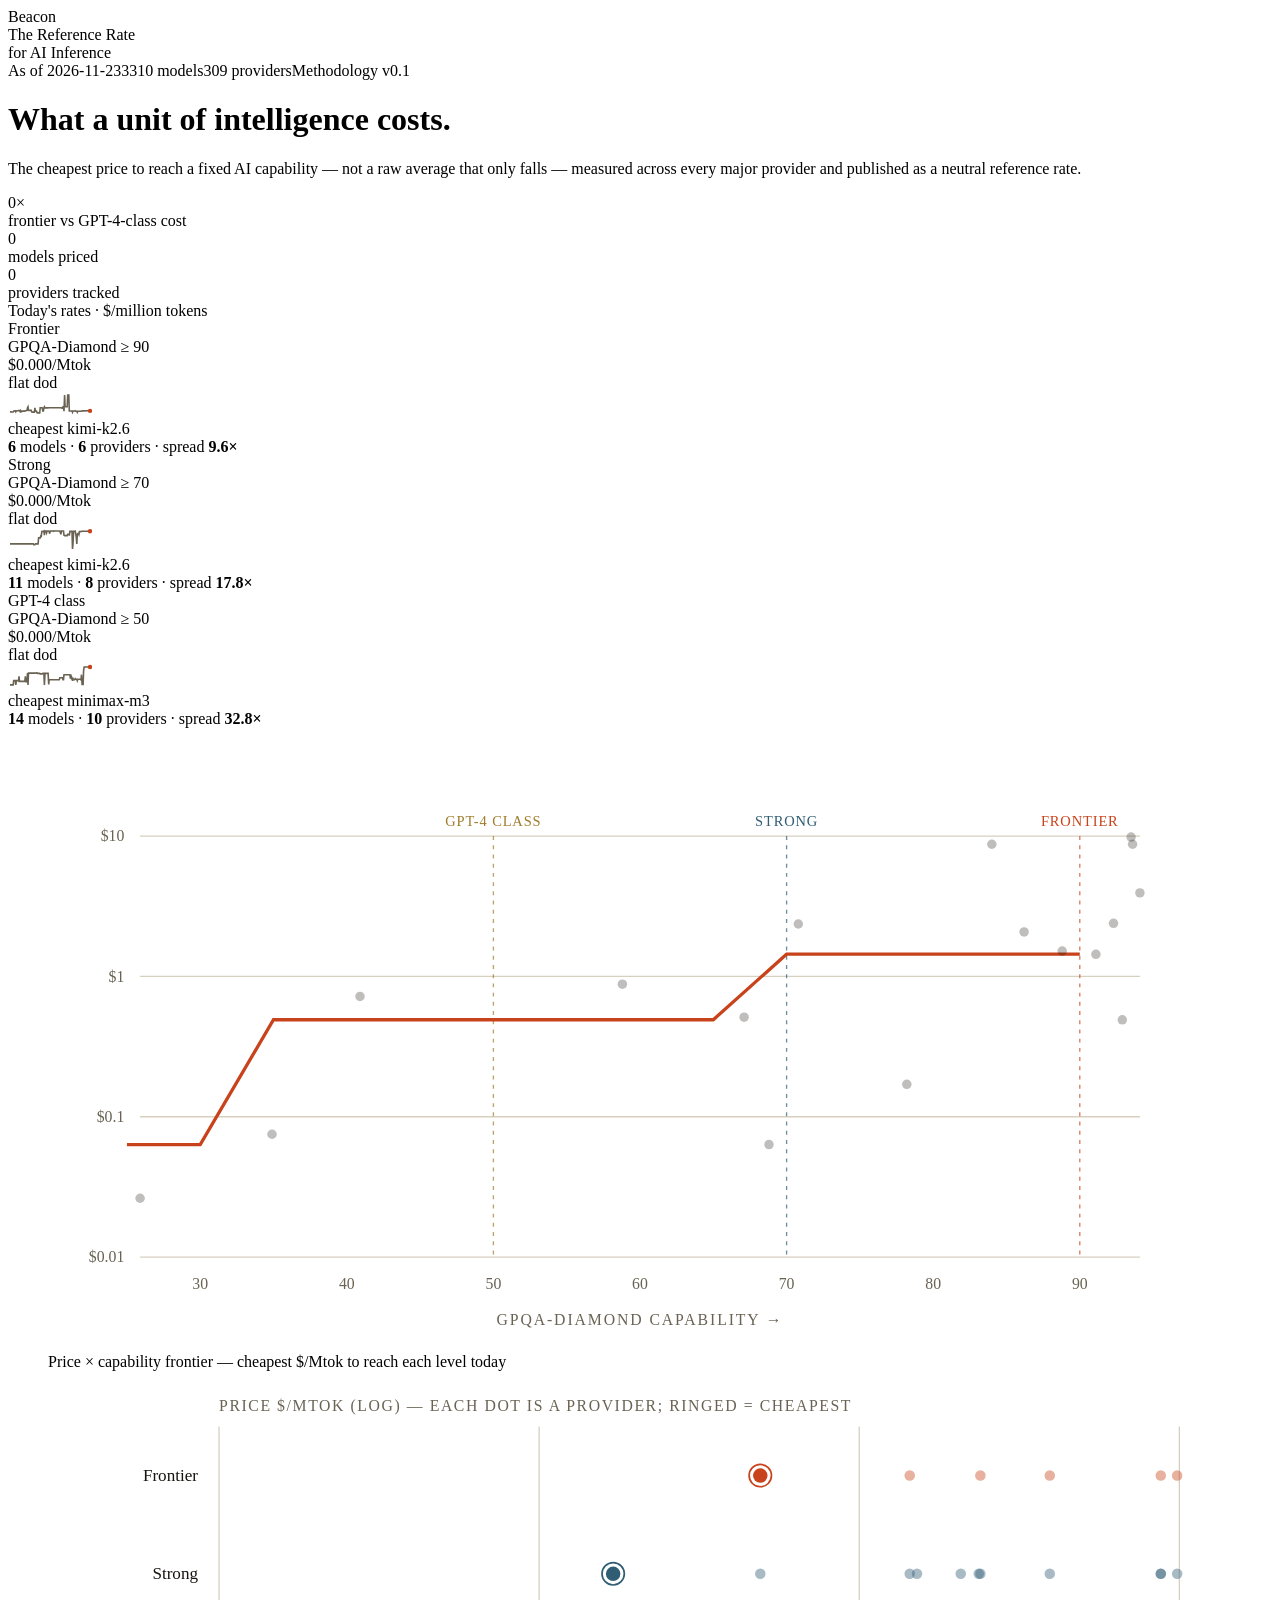
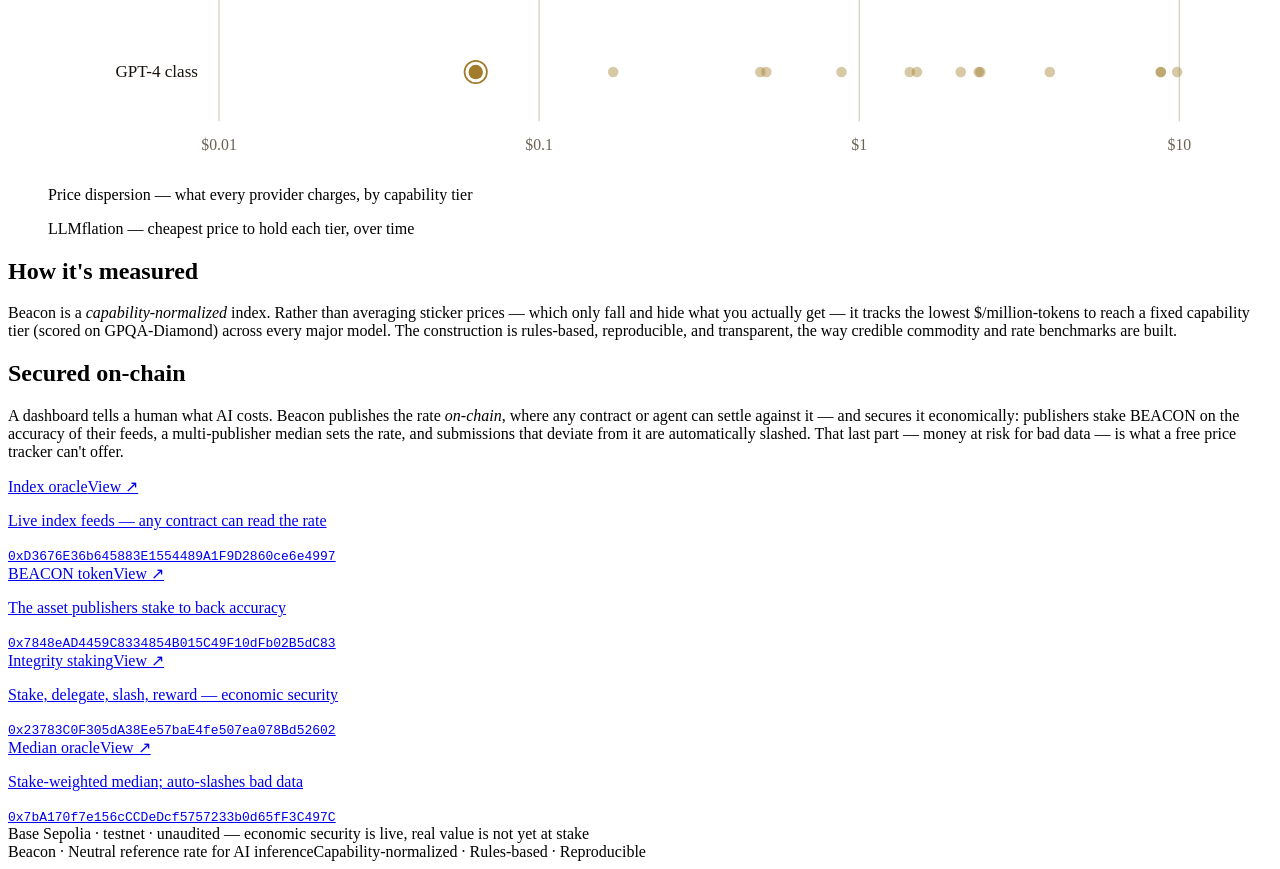
==== commit 37f17923: "dashboard: 2026-11-23" ====
--- a/index.html
+++ b/index.html
@@ -1 +1 @@
-<!DOCTYPE html><html lang="en" class="__variable_d72f3e __variable_9cce52 __variable_67651d"><head><meta charSet="utf-8"/><meta name="viewport" content="width=device-width, initial-scale=1"/><link rel="preload" href="/beacon-index/_next/static/media/26d4368bf94c0ec4-s.p.woff2" as="font" crossorigin="" type="font/woff2"/><link rel="preload" href="/beacon-index/_next/static/media/98e207f02528a563-s.p.woff2" as="font" crossorigin="" type="font/woff2"/><link rel="preload" href="/beacon-index/_next/static/media/d3ebbfd689654d3a-s.p.woff2" as="font" crossorigin="" type="font/woff2"/><link rel="preload" href="/beacon-index/_next/static/media/db96af6b531dc71f-s.p.woff2" as="font" crossorigin="" type="font/woff2"/><link rel="preload" href="/beacon-index/_next/static/media/e6099e249fd938cc-s.p.woff2" as="font" crossorigin="" type="font/woff2"/><link rel="stylesheet" href="/beacon-index/_next/static/css/01a57510ec6f1f9e.css" data-precedence="next"/><link rel="stylesheet" href="/beacon-index/_next/static/css/d41494e08c044a99.css" data-precedence="next"/><link rel="preload" as="script" fetchPriority="low" href="/beacon-index/_next/static/chunks/webpack-0a54097ec1bbaedd.js"/><script src="/beacon-index/_next/static/chunks/fd9d1056-d20073893f28fa59.js" async=""></script><script src="/beacon-index/_next/static/chunks/117-8e3064e59cc566d4.js" async=""></script><script src="/beacon-index/_next/static/chunks/main-app-f4d6f3136e873070.js" async=""></script><script src="/beacon-index/_next/static/chunks/612-9df6e72e6574c11a.js" async=""></script><script src="/beacon-index/_next/static/chunks/app/page-e1f3075f2f78946a.js" async=""></script><title>Beacon — the reference rate for AI inference</title><meta name="description" content="What a unit of intelligence costs: a capability-normalized price reference rate across every major AI model — updated daily and published on-chain."/><meta property="og:title" content="Beacon — the reference rate for AI inference"/><meta property="og:description" content="What a unit of intelligence costs: a capability-normalized price reference rate across every major AI model — updated daily and published on-chain."/><meta property="og:url" content="https://zhijiewong.github.io/beacon-index/"/><meta property="og:site_name" content="Beacon"/><meta property="og:image" content="https://zhijiewong.github.io/beacon-index/og.png"/><meta property="og:image:width" content="1200"/><meta property="og:image:height" content="630"/><meta property="og:image:alt" content="Beacon — the reference rate for AI inference"/><meta property="og:type" content="website"/><meta name="twitter:card" content="summary_large_image"/><meta name="twitter:title" content="Beacon — the reference rate for AI inference"/><meta name="twitter:description" content="What a unit of intelligence costs: a capability-normalized price reference rate across every major AI model — updated daily and published on-chain."/><meta name="twitter:image" content="https://zhijiewong.github.io/beacon-index/og.png"/><link rel="icon" href="/beacon-index/icon.svg?f654634d08afa04b" type="image/svg+xml" sizes="any"/><meta name="next-size-adjust"/><script src="/beacon-index/_next/static/chunks/polyfills-42372ed130431b0a.js" noModule=""></script></head><body class="font-sans antialiased"><main class="max-w-[1040px] mx-auto px-5 sm:px-10 pt-12 sm:pt-16 pb-24"><header class="flex justify-between items-baseline gap-6 border-b-[1.5px] border-ink pb-4 flex-wrap rise"><div class="font-serif text-[clamp(40px,7vw,76px)] leading-[.9]">Beacon</div><div class="font-mono text-xs tracking-[.16em] uppercase text-soft text-right">The Reference Rate<br/>for AI Inference</div></header><div class="flex gap-5 flex-wrap font-mono text-xs tracking-[.12em] uppercase text-soft pt-3 rise" style="animation-delay:.06s"><span><span class="inline-block w-[7px] h-[7px] rounded-full bg-sig mr-1.5 live-dot"></span>As of <!-- -->2026-11-22</span><span>3279<!-- --> models</span><span>310<!-- --> providers</span><span>Methodology v<!-- -->0.1</span></div><h1 class="font-serif text-[clamp(34px,5.6vw,60px)] leading-[1.04] max-w-[18ch] mt-10 sm:mt-16 mb-3.5 rise" style="animation-delay:.1s">What a unit of intelligence costs.</h1><p class="max-w-[58ch] text-[#3a352b] text-[clamp(16px,2vw,18px)] mb-7 rise" style="animation-delay:.14s">The cheapest price to reach a fixed AI capability — not a raw average that only falls — measured across every major provider and published as a neutral reference rate.</p><div class="grid grid-cols-2 md:grid-cols-3 gap-px bg-hair border border-hair my-10 rise" style="animation-delay:.18s"><div class="bg-paper px-5 py-5"><div class="font-mono font-semibold text-[clamp(28px,4vw,40px)] tracking-tight tnum text-ink">0<!-- -->×</div><div class="font-mono text-[11px] tracking-[.12em] uppercase text-soft mt-1">frontier vs GPT-4-class cost</div></div><div class="bg-paper px-5 py-5"><div class="font-mono font-semibold text-[clamp(28px,4vw,40px)] tracking-tight tnum text-ink">0</div><div class="font-mono text-[11px] tracking-[.12em] uppercase text-soft mt-1">models priced</div></div><div class="bg-paper px-5 py-5"><div class="font-mono font-semibold text-[clamp(28px,4vw,40px)] tracking-tight tnum text-ink">0</div><div class="font-mono text-[11px] tracking-[.12em] uppercase text-soft mt-1">providers tracked</div></div></div><div class="font-mono text-xs tracking-[.18em] uppercase text-soft mt-2 mb-1.5 rise">Today&#x27;s rates · $/million tokens</div><section class="border-t-[1.5px] border-ink"><div class="group relative grid grid-cols-[1fr_auto] md:grid-cols-[1.2fr_1.3fr_.8fr_1.7fr] gap-x-[18px] gap-y-2 items-center px-2.5 py-5 border-b border-hair transition-colors hover:bg-paper2 rise" style="animation-delay:0.14s"><span class="absolute left-0 inset-y-0 w-[3px] bg-transparent group-hover:bg-sig transition-colors"></span><div><div class="font-serif text-[clamp(22px,3vw,30px)] leading-none">Frontier</div><div class="font-mono text-[11px] tracking-[.06em] uppercase text-soft mt-0.5">GPQA-Diamond<!-- --> ≥ <!-- -->90</div></div><div><div class="font-mono font-medium text-[clamp(26px,4vw,40px)] tracking-tight tnum">$<!-- -->0.000<span class="text-[.4em] text-soft">/Mtok</span></div><div class="font-mono text-xs mt-0.5 text-soft">flat dod</div></div><div class="hidden md:block"><svg viewBox="0 0 84 24" width="84" height="24" class="block"><polyline points="2.0,19.9 2.5,19.9 3.1,19.9 3.6,20.0 4.1,20.0 4.7,20.0 5.2,20.0 5.7,19.0 6.3,19.0 6.8,18.8 7.3,18.8 7.9,19.9 8.4,18.9 8.9,18.8 9.5,18.8 10.0,18.8 10.5,18.6 11.1,18.6 11.6,18.6 12.1,19.6 12.7,18.6 13.2,19.6 13.7,19.6 14.3,19.1 14.8,19.1 15.3,19.1 15.9,19.1 16.4,19.1 16.9,19.1 17.5,18.8 18.0,18.8 18.5,18.5 19.1,18.5 19.6,15.8 20.1,14.8 20.7,18.3 21.2,18.4 21.7,18.4 22.3,18.4 22.8,18.3 23.3,18.3 23.9,19.9 24.4,20.1 24.9,20.1 25.5,20.1 26.0,20.0 26.5,20.1 27.1,15.8 27.6,19.1 28.1,19.0 28.7,19.0 29.2,20.7 29.7,20.9 30.3,20.9 30.8,20.9 31.3,21.0 31.9,21.0 32.4,15.8 32.9,15.8 33.5,15.8 34.0,15.8 34.5,15.9 35.1,19.0 35.6,19.0 36.1,15.9 36.7,14.8 37.2,15.9 37.7,15.9 38.3,15.9 38.8,15.9 39.3,15.9 39.9,15.9 40.4,15.9 40.9,15.8 41.5,15.8 42.0,15.8 42.5,15.8 43.1,15.8 43.6,15.8 44.1,15.8 44.7,15.8 45.2,15.8 45.7,15.8 46.3,15.8 46.8,15.8 47.3,15.8 47.9,15.8 48.4,15.8 48.9,15.8 49.5,15.8 50.0,15.8 50.5,15.8 51.1,15.8 51.6,15.8 52.1,15.8 52.7,15.8 53.2,15.8 53.7,15.8 54.3,16.1 54.8,16.1 55.3,14.8 55.9,14.8 56.4,19.2 56.9,3.0 57.5,14.8 58.0,14.8 58.5,14.8 59.1,14.8 59.6,14.8 60.1,3.0 60.7,3.0 61.2,3.0 61.7,19.0 62.3,19.0 62.8,19.0 63.3,19.0 63.9,19.0 64.4,19.0 64.9,20.3 65.5,19.0 66.0,19.0 66.5,19.0 67.1,19.0 67.6,18.7 68.1,19.2 68.7,19.2 69.2,19.2 69.7,20.3 70.3,19.2 70.8,19.2 71.3,19.2 71.9,19.2 72.4,19.2 72.9,19.2 73.5,19.2 74.0,19.0 74.5,18.9 75.1,18.9 75.6,18.9 76.1,18.9 76.7,18.9 77.2,18.8 77.7,18.8 78.3,18.9 78.8,18.9 79.3,18.8 79.9,18.8 80.4,18.7 80.9,18.9 81.5,18.9 82.0,18.9" fill="none" stroke="#6A6354" stroke-width="1.6"></polyline><circle cx="82" cy="18.866107502685004" r="2.2" fill="#C8431B"></circle></svg></div><div class="font-mono text-[12.5px] text-soft text-left md:text-right leading-relaxed col-span-2 md:col-span-1">cheapest <span class="text-ink">kimi-k2.6</span><br/><b class="text-ink font-medium">6</b> models · <b class="text-ink font-medium">6</b> providers · spread <b class="text-ink font-medium">9.6×</b></div></div><div class="group relative grid grid-cols-[1fr_auto] md:grid-cols-[1.2fr_1.3fr_.8fr_1.7fr] gap-x-[18px] gap-y-2 items-center px-2.5 py-5 border-b border-hair transition-colors hover:bg-paper2 rise" style="animation-delay:0.21000000000000002s"><span class="absolute left-0 inset-y-0 w-[3px] bg-transparent group-hover:bg-sig transition-colors"></span><div><div class="font-serif text-[clamp(22px,3vw,30px)] leading-none">Strong</div><div class="font-mono text-[11px] tracking-[.06em] uppercase text-soft mt-0.5">GPQA-Diamond<!-- --> ≥ <!-- -->70</div></div><div><div class="font-mono font-medium text-[clamp(26px,4vw,40px)] tracking-tight tnum">$<!-- -->0.000<span class="text-[.4em] text-soft">/Mtok</span></div><div class="font-mono text-xs mt-0.5 text-soft">flat dod</div></div><div class="hidden md:block"><svg viewBox="0 0 84 24" width="84" height="24" class="block"><polyline points="2.0,15.9 2.5,15.9 3.1,15.9 3.6,15.9 4.1,15.9 4.7,15.9 5.2,15.9 5.7,15.9 6.3,15.9 6.8,15.9 7.3,15.9 7.9,15.9 8.4,15.9 8.9,15.9 9.5,15.9 10.0,15.9 10.5,15.9 11.1,15.9 11.6,15.9 12.1,15.9 12.7,15.9 13.2,15.9 13.7,15.9 14.3,15.9 14.8,15.9 15.3,15.9 15.9,15.9 16.4,15.9 16.9,15.9 17.5,15.9 18.0,15.9 18.5,15.9 19.1,15.9 19.6,15.9 20.1,15.9 20.7,15.9 21.2,15.9 21.7,15.9 22.3,15.9 22.8,15.9 23.3,15.9 23.9,15.9 24.4,15.9 24.9,15.9 25.5,15.9 26.0,16.8 26.5,16.8 27.1,16.8 27.6,15.9 28.1,15.9 28.7,15.9 29.2,15.9 29.7,15.9 30.3,15.9 30.8,9.9 31.3,9.9 31.9,9.9 32.4,9.9 32.9,8.0 33.5,8.2 34.0,3.5 34.5,3.5 35.1,3.4 35.6,3.4 36.1,3.0 36.7,7.2 37.2,3.0 37.7,3.0 38.3,3.0 38.8,4.9 39.3,3.0 39.9,3.0 40.4,3.0 40.9,3.0 41.5,3.9 42.0,5.7 42.5,3.0 43.1,3.0 43.6,3.0 44.1,3.0 44.7,3.0 45.2,3.0 45.7,3.3 46.3,3.0 46.8,3.0 47.3,3.0 47.9,3.0 48.4,3.0 48.9,3.0 49.5,3.0 50.0,3.0 50.5,3.0 51.1,3.0 51.6,3.0 52.1,3.0 52.7,4.5 53.2,6.3 53.7,3.0 54.3,3.0 54.8,3.0 55.3,3.0 55.9,3.0 56.4,7.2 56.9,7.6 57.5,7.6 58.0,7.6 58.5,7.6 59.1,7.6 59.6,7.6 60.1,6.2 60.7,6.2 61.2,6.2 61.7,7.6 62.3,3.4 62.8,3.4 63.3,3.4 63.9,3.4 64.4,3.4 64.9,21.0 65.5,15.9 66.0,3.4 66.5,3.4 67.1,3.4 67.6,3.1 68.1,5.5 68.7,8.6 69.2,15.9 69.7,6.6 70.3,5.5 70.8,5.5 71.3,6.7 71.9,3.6 72.4,3.6 72.9,3.6 73.5,3.6 74.0,3.3 74.5,3.2 75.1,3.2 75.6,3.2 76.1,3.2 76.7,3.2 77.2,3.2 77.7,3.2 78.3,3.2 78.8,3.2 79.3,3.2 79.9,3.2 80.4,3.1 80.9,3.2 81.5,3.2 82.0,3.2" fill="none" stroke="#6A6354" stroke-width="1.6"></polyline><circle cx="82" cy="3.2130393615582307" r="2.2" fill="#C8431B"></circle></svg></div><div class="font-mono text-[12.5px] text-soft text-left md:text-right leading-relaxed col-span-2 md:col-span-1">cheapest <span class="text-ink">kimi-k2.6</span><br/><b class="text-ink font-medium">11</b> models · <b class="text-ink font-medium">8</b> providers · spread <b class="text-ink font-medium">17.8×</b></div></div><div class="group relative grid grid-cols-[1fr_auto] md:grid-cols-[1.2fr_1.3fr_.8fr_1.7fr] gap-x-[18px] gap-y-2 items-center px-2.5 py-5 border-b border-hair transition-colors hover:bg-paper2 rise" style="animation-delay:0.28s"><span class="absolute left-0 inset-y-0 w-[3px] bg-transparent group-hover:bg-sig transition-colors"></span><div><div class="font-serif text-[clamp(22px,3vw,30px)] leading-none">GPT-4 class</div><div class="font-mono text-[11px] tracking-[.06em] uppercase text-soft mt-0.5">GPQA-Diamond<!-- --> ≥ <!-- -->50</div></div><div><div class="font-mono font-medium text-[clamp(26px,4vw,40px)] tracking-tight tnum">$<!-- -->0.000<span class="text-[.4em] text-soft">/Mtok</span></div><div class="font-mono text-xs mt-0.5 text-soft">flat dod</div></div><div class="hidden md:block"><svg viewBox="0 0 84 24" width="84" height="24" class="block"><polyline points="2.0,20.9 2.5,20.9 3.1,20.9 3.6,20.9 4.1,20.9 4.7,20.9 5.2,20.9 5.7,16.6 6.3,16.6 6.8,16.6 7.3,16.6 7.9,20.9 8.4,16.6 8.9,16.6 9.5,16.6 10.0,16.6 10.5,16.9 11.1,12.4 11.6,17.4 12.1,17.4 12.7,17.4 13.2,17.4 13.7,17.4 14.3,17.4 14.8,17.4 15.3,17.4 15.9,17.4 16.4,17.4 16.9,17.4 17.5,12.4 18.0,17.7 18.5,17.7 19.1,17.7 19.6,9.1 20.1,21.0 20.7,9.1 21.2,9.1 21.7,9.1 22.3,9.1 22.8,9.1 23.3,9.1 23.9,9.1 24.4,9.1 24.9,9.1 25.5,9.1 26.0,9.1 26.5,9.1 27.1,9.1 27.6,9.1 28.1,9.1 28.7,8.8 29.2,8.8 29.7,9.4 30.3,9.4 30.8,9.4 31.3,9.4 31.9,9.4 32.4,9.9 32.9,9.9 33.5,9.9 34.0,9.9 34.5,9.9 35.1,9.4 35.6,9.4 36.1,9.4 36.7,21.0 37.2,9.4 37.7,9.4 38.3,9.4 38.8,9.4 39.3,9.4 39.9,9.4 40.4,9.4 40.9,20.4 41.5,15.7 42.0,15.7 42.5,15.7 43.1,15.7 43.6,15.7 44.1,15.7 44.7,15.7 45.2,15.7 45.7,15.7 46.3,15.7 46.8,15.7 47.3,15.7 47.9,15.7 48.4,15.7 48.9,15.7 49.5,15.7 50.0,15.7 50.5,15.7 51.1,15.7 51.6,15.7 52.1,13.7 52.7,13.7 53.2,13.7 53.7,13.7 54.3,13.7 54.8,13.7 55.3,15.8 55.9,15.8 56.4,10.7 56.9,10.7 57.5,10.7 58.0,10.7 58.5,10.7 59.1,10.7 59.6,10.7 60.1,10.7 60.7,10.7 61.2,10.7 61.7,10.7 62.3,10.7 62.8,14.6 63.3,10.7 63.9,14.6 64.4,14.6 64.9,16.7 65.5,14.6 66.0,15.8 66.5,15.8 67.1,15.8 67.6,14.6 68.1,15.2 68.7,15.2 69.2,15.2 69.7,16.7 70.3,15.2 70.8,15.2 71.3,15.2 71.9,15.2 72.4,15.2 72.9,15.2 73.5,15.8 74.0,10.7 74.5,20.5 75.1,20.5 75.6,20.5 76.1,6.4 76.7,3.0 77.2,3.0 77.7,3.0 78.3,3.0 78.8,3.0 79.3,3.0 79.9,3.0 80.4,3.0 80.9,3.0 81.5,3.0 82.0,3.0" fill="none" stroke="#6A6354" stroke-width="1.6"></polyline><circle cx="82" cy="3" r="2.2" fill="#C8431B"></circle></svg></div><div class="font-mono text-[12.5px] text-soft text-left md:text-right leading-relaxed col-span-2 md:col-span-1">cheapest <span class="text-ink">minimax-m3</span><br/><b class="text-ink font-medium">14</b> models · <b class="text-ink font-medium">10</b> providers · spread <b class="text-ink font-medium">31.6×</b></div></div></section><figure class="my-10 p-[18px] pb-2 bg-paper2 border border-hair rise" style="animation-delay:.1s"><svg viewBox="0 0 900 460" class="block w-full h-auto" font-family="var(--font-mono), monospace"><g><line x1="70" y1="390" x2="830" y2="390" stroke="#D7D0BF"></line><text x="58" y="394" fill="#6A6354" font-size="12" text-anchor="end">$<!-- -->0.01</text></g><g><line x1="70" y1="283.33333333333337" x2="830" y2="283.33333333333337" stroke="#D7D0BF"></line><text x="58" y="287.33333333333337" fill="#6A6354" font-size="12" text-anchor="end">$<!-- -->0.1</text></g><g><line x1="70" y1="176.66666666666669" x2="830" y2="176.66666666666669" stroke="#D7D0BF"></line><text x="58" y="180.66666666666669" fill="#6A6354" font-size="12" text-anchor="end">$<!-- -->1</text></g><g><line x1="70" y1="70" x2="830" y2="70" stroke="#D7D0BF"></line><text x="58" y="74" fill="#6A6354" font-size="12" text-anchor="end">$<!-- -->10</text></g><text x="115.68914956011733" y="414" fill="#6A6354" font-size="12" text-anchor="middle">30</text><text x="227.12609970674492" y="414" fill="#6A6354" font-size="12" text-anchor="middle">40</text><text x="338.5630498533725" y="414" fill="#6A6354" font-size="12" text-anchor="middle">50</text><text x="450.00000000000006" y="414" fill="#6A6354" font-size="12" text-anchor="middle">60</text><text x="561.4369501466276" y="414" fill="#6A6354" font-size="12" text-anchor="middle">70</text><text x="672.8739002932552" y="414" fill="#6A6354" font-size="12" text-anchor="middle">80</text><text x="784.3108504398828" y="414" fill="#6A6354" font-size="12" text-anchor="middle">90</text><g><line x1="784.3108504398828" y1="70" x2="784.3108504398828" y2="390" stroke="#C8431B" stroke-dasharray="3 4" opacity="0.7"></line><text x="784.3108504398828" y="62" fill="#C8431B" font-size="11" text-anchor="middle" letter-spacing="0.06em">FRONTIER</text></g><g><line x1="561.4369501466276" y1="70" x2="561.4369501466276" y2="390" stroke="#2F5D74" stroke-dasharray="3 4" opacity="0.7"></line><text x="561.4369501466276" y="62" fill="#2F5D74" font-size="11" text-anchor="middle" letter-spacing="0.06em">STRONG</text></g><g><line x1="338.5630498533725" y1="70" x2="338.5630498533725" y2="390" stroke="#A07C2C" stroke-dasharray="3 4" opacity="0.7"></line><text x="338.5630498533725" y="62" fill="#A07C2C" font-size="11" text-anchor="middle" letter-spacing="0.06em">GPT-4 CLASS</text></g><path d="M60.0 308.5 L115.7 308.5 L171.4 209.6 L227.1 209.6 L282.8 209.6 L338.6 209.6 L394.3 209.6 L450.0 209.6 L505.7 209.6 L561.4 159.8 L617.2 159.8 L672.9 159.8 L728.6 159.8 L784.3 159.8" fill="none" stroke="#C8431B" stroke-width="2.5"></path><circle cx="717.4486803519062" cy="76.18580767761995" r="3.6" fill="#18140D" opacity="0.28"></circle><circle cx="824.4281524926686" cy="76.18580767761995" r="3.6" fill="#18140D" opacity="0.28"></circle><circle cx="570.3519061583579" cy="136.84033950066126" r="3.6" fill="#18140D" opacity="0.28"></circle><circle cx="770.9384164222876" cy="157.4226524972455" r="3.6" fill="#18140D" opacity="0.28"></circle><circle cx="830" cy="113.17647287491656" r="3.6" fill="#18140D" opacity="0.28"></circle><circle cx="170.29325513196483" cy="296.66013190488536" r="3.6" fill="#18140D" opacity="0.28"></circle><circle cx="237.15542521994138" cy="191.88453371399802" r="3.6" fill="#18140D" opacity="0.28"></circle><circle cx="70" cy="345.2928738408559" r="3.6" fill="#18140D" opacity="0.28"></circle><circle cx="529.1202346041056" cy="207.6326538957022" r="3.6" fill="#18140D" opacity="0.28"></circle><circle cx="816.6275659824048" cy="209.6415671176487" r="3.6" fill="#18140D" opacity="0.28"></circle><circle cx="436.62756598240475" cy="182.58851497064867" r="3.6" fill="#18140D" opacity="0.28"></circle><circle cx="796.5689149560118" cy="159.8450928058784" r="3.6" fill="#18140D" opacity="0.28"></circle><circle cx="823.3137829912024" cy="70.72953861656589" r="3.6" fill="#18140D" opacity="0.28"></circle><circle cx="652.8152492668623" cy="254.91646851274407" r="3.6" fill="#18140D" opacity="0.28"></circle><circle cx="548.0645161290323" cy="308.46795030421225" r="3.6" fill="#18140D" opacity="0.28"></circle><circle cx="809.9413489736072" cy="136.30422389886533" r="3.6" fill="#18140D" opacity="0.28"></circle><circle cx="741.9648093841644" cy="148.7352121994775" r="3.6" fill="#18140D" opacity="0.28"></circle><text x="450" y="442" fill="#6A6354" font-size="12" text-anchor="middle" letter-spacing="0.12em">GPQA-DIAMOND<!-- --> CAPABILITY →</text></svg><figcaption class="font-mono text-xs tracking-[.1em] uppercase text-soft pt-2.5 px-1">Price × capability frontier — cheapest $/Mtok to reach each level today</figcaption></figure><figure class="my-10 p-[18px] pb-2 bg-paper2 border border-hair rise" style="animation-delay:.1s"><svg viewBox="0 0 900 300" class="block w-full h-auto" font-family="var(--font-mono), monospace"><text x="130" y="18" fill="#6A6354" font-size="12" letter-spacing="0.1em">PRICE $/MTOK (LOG) — EACH DOT IS A PROVIDER; RINGED = CHEAPEST</text><g><line x1="130" y1="30" x2="130" y2="254" stroke="#D7D0BF"></line><text x="130" y="276" fill="#6A6354" font-size="12" text-anchor="middle">$<!-- -->0.01</text></g><g><line x1="373.3333333333333" y1="30" x2="373.3333333333333" y2="254" stroke="#D7D0BF"></line><text x="373.3333333333333" y="276" fill="#6A6354" font-size="12" text-anchor="middle">$<!-- -->0.1</text></g><g><line x1="616.6666666666666" y1="30" x2="616.6666666666666" y2="254" stroke="#D7D0BF"></line><text x="616.6666666666666" y="276" fill="#6A6354" font-size="12" text-anchor="middle">$<!-- -->1</text></g><g><line x1="860" y1="30" x2="860" y2="254" stroke="#D7D0BF"></line><text x="860" y="276" fill="#6A6354" font-size="12" text-anchor="middle">$<!-- -->10</text></g><g><text x="114" y="71.33333333333334" fill="#18140D" font-size="13" text-anchor="end" font-family="var(--font-sans), sans-serif">Frontier</text><g><circle cx="541.4426750128639" cy="67.33333333333334" r="5.5" fill="#C8431B" opacity="1"></circle><circle cx="541.4426750128639" cy="67.33333333333334" r="8.5" fill="none" stroke="#C8431B" stroke-width="1.3"></circle></g><g><circle cx="655.0408820365899" cy="67.33333333333334" r="4" fill="#C8431B" opacity="0.42"></circle></g><g><circle cx="708.7434892307134" cy="67.33333333333334" r="4" fill="#C8431B" opacity="0.42"></circle></g><g><circle cx="761.5036712540966" cy="67.33333333333334" r="4" fill="#C8431B" opacity="0.42"></circle></g><g><circle cx="845.8886262354295" cy="67.33333333333334" r="4" fill="#C8431B" opacity="0.42"></circle></g><g><circle cx="858.3357400309591" cy="67.33333333333334" r="4" fill="#C8431B" opacity="0.42"></circle></g></g><g><text x="114" y="146" fill="#18140D" font-size="13" text-anchor="end" font-family="var(--font-sans), sans-serif">Strong</text><g><circle cx="438.1593062053025" cy="142" r="5.5" fill="#2F5D74" opacity="1"></circle><circle cx="438.1593062053025" cy="142" r="8.5" fill="none" stroke="#2F5D74" stroke-width="1.3"></circle></g><g><circle cx="541.4426750128639" cy="142" r="4" fill="#2F5D74" opacity="0.42"></circle></g><g><circle cx="655.0408820365899" cy="142" r="4" fill="#2F5D74" opacity="0.42"></circle></g><g><circle cx="660.5670739906587" cy="142" r="4" fill="#2F5D74" opacity="0.42"></circle></g><g><circle cx="680.385297169942" cy="142" r="4" fill="#2F5D74" opacity="0.42"></circle></g><g><circle cx="707.5204755141165" cy="142" r="4" fill="#2F5D74" opacity="0.42"></circle></g><g><circle cx="708.7434892307134" cy="142" r="4" fill="#2F5D74" opacity="0.42"></circle></g><g><circle cx="761.5036712540966" cy="142" r="4" fill="#2F5D74" opacity="0.42"></circle></g><g><circle cx="845.8886262354295" cy="142" r="4" fill="#2F5D74" opacity="0.42"></circle></g><g><circle cx="845.8886262354295" cy="142" r="4" fill="#2F5D74" opacity="0.42"></circle></g><g><circle cx="858.3357400309591" cy="142" r="4" fill="#2F5D74" opacity="0.42"></circle></g></g><g><text x="114" y="220.66666666666669" fill="#18140D" font-size="13" text-anchor="end" font-family="var(--font-sans), sans-serif">GPT-4 class</text><g><circle cx="315.9949883685158" cy="216.66666666666669" r="5.5" fill="#A07C2C" opacity="1"></circle><circle cx="315.9949883685158" cy="216.66666666666669" r="8.5" fill="none" stroke="#A07C2C" stroke-width="1.3"></circle></g><g><circle cx="438.1593062053025" cy="216.66666666666669" r="4" fill="#A07C2C" opacity="0.42"></circle></g><g><circle cx="541.4426750128639" cy="216.66666666666669" r="4" fill="#A07C2C" opacity="0.42"></circle></g><g><circle cx="546.0255083004295" cy="216.66666666666669" r="4" fill="#A07C2C" opacity="0.42"></circle></g><g><circle cx="603.1574502232077" cy="216.66666666666669" r="4" fill="#A07C2C" opacity="0.42"></circle></g><g><circle cx="655.0408820365899" cy="216.66666666666669" r="4" fill="#A07C2C" opacity="0.42"></circle></g><g><circle cx="660.5670739906587" cy="216.66666666666669" r="4" fill="#A07C2C" opacity="0.42"></circle></g><g><circle cx="680.385297169942" cy="216.66666666666669" r="4" fill="#A07C2C" opacity="0.42"></circle></g><g><circle cx="707.5204755141165" cy="216.66666666666669" r="4" fill="#A07C2C" opacity="0.42"></circle></g><g><circle cx="708.7434892307134" cy="216.66666666666669" r="4" fill="#A07C2C" opacity="0.42"></circle></g><g><circle cx="761.5036712540966" cy="216.66666666666669" r="4" fill="#A07C2C" opacity="0.42"></circle></g><g><circle cx="845.8886262354295" cy="216.66666666666669" r="4" fill="#A07C2C" opacity="0.42"></circle></g><g><circle cx="845.8886262354295" cy="216.66666666666669" r="4" fill="#A07C2C" opacity="0.42"></circle></g><g><circle cx="858.3357400309591" cy="216.66666666666669" r="4" fill="#A07C2C" opacity="0.42"></circle></g></g></svg><figcaption class="font-mono text-xs tracking-[.1em] uppercase text-soft pt-2.5 px-1">Price dispersion — what every provider charges, by capability tier</figcaption></figure><figure class="my-10 p-[18px] pb-2 bg-paper2 border border-hair rise" style="animation-delay:.1s"><div class="w-full h-72 mt-2"><div class="recharts-responsive-container h-full w-full" style="width:100%;height:100%;min-width:0"></div></div><figcaption class="font-mono text-xs tracking-[.1em] uppercase text-soft pt-2.5 px-1">LLMflation — cheapest price to hold each tier, over time</figcaption></figure><h2 class="font-serif text-[clamp(26px,3.4vw,34px)] mt-16 mb-3 rise">How it&#x27;s measured</h2><p class="max-w-[62ch] text-[#33302a] rise">Beacon is a <em>capability-normalized</em> index. Rather than averaging sticker prices — which only fall and hide what you actually get — it tracks the lowest $/million-tokens to reach a fixed capability tier (scored on <!-- -->GPQA-Diamond<!-- -->) across every major model. The construction is rules-based, reproducible, and transparent, the way credible commodity and rate benchmarks are built.</p><h2 class="font-serif text-[clamp(26px,3.4vw,34px)] mt-16 mb-3 rise">Secured on-chain</h2><p class="max-w-[62ch] text-[#33302a] mb-6 rise">A dashboard tells a human what AI costs. Beacon publishes the rate <em>on-chain</em>, where any contract or agent can settle against it — and secures it economically: publishers stake <!-- --> <span class="font-mono text-[.92em]">BEACON</span> on the accuracy of their feeds, a multi-publisher median sets the rate, and submissions that deviate from it are automatically slashed. That last part — money at risk for bad data — is what a free price tracker can&#x27;t offer.</p><div class="grid sm:grid-cols-2 gap-3 rise" style="animation-delay:.06s"><a href="https://sepolia.basescan.org/address/0xD3676E36b645883E1554489A1F9D2860ce6e4997" target="_blank" rel="noopener noreferrer" class="group block p-4 bg-paper2 border border-hair hover:border-ink transition-colors"><div class="flex items-baseline justify-between gap-3"><span class="font-serif text-[19px] leading-tight">Index oracle</span><span class="font-mono text-[10px] tracking-[.12em] uppercase text-soft group-hover:text-sig">View ↗</span></div><p class="text-sm text-[#4a4536] mt-1 mb-2">Live index feeds — any contract can read the rate</p><code class="font-mono text-xs text-soft break-all group-hover:text-ink">0xD3676E36b645883E1554489A1F9D2860ce6e4997</code></a><a href="https://sepolia.basescan.org/address/0x7848eAD4459C8334854B015C49F10dFb02B5dC83" target="_blank" rel="noopener noreferrer" class="group block p-4 bg-paper2 border border-hair hover:border-ink transition-colors"><div class="flex items-baseline justify-between gap-3"><span class="font-serif text-[19px] leading-tight">BEACON token</span><span class="font-mono text-[10px] tracking-[.12em] uppercase text-soft group-hover:text-sig">View ↗</span></div><p class="text-sm text-[#4a4536] mt-1 mb-2">The asset publishers stake to back accuracy</p><code class="font-mono text-xs text-soft break-all group-hover:text-ink">0x7848eAD4459C8334854B015C49F10dFb02B5dC83</code></a><a href="https://sepolia.basescan.org/address/0x23783C0F305dA38Ee57baE4fe507ea078Bd52602" target="_blank" rel="noopener noreferrer" class="group block p-4 bg-paper2 border border-hair hover:border-ink transition-colors"><div class="flex items-baseline justify-between gap-3"><span class="font-serif text-[19px] leading-tight">Integrity staking</span><span class="font-mono text-[10px] tracking-[.12em] uppercase text-soft group-hover:text-sig">View ↗</span></div><p class="text-sm text-[#4a4536] mt-1 mb-2">Stake, delegate, slash, reward — economic security</p><code class="font-mono text-xs text-soft break-all group-hover:text-ink">0x23783C0F305dA38Ee57baE4fe507ea078Bd52602</code></a><a href="https://sepolia.basescan.org/address/0x7bA170f7e156cCCDeDcf5757233b0d65fF3C497C" target="_blank" rel="noopener noreferrer" class="group block p-4 bg-paper2 border border-hair hover:border-ink transition-colors"><div class="flex items-baseline justify-between gap-3"><span class="font-serif text-[19px] leading-tight">Median oracle</span><span class="font-mono text-[10px] tracking-[.12em] uppercase text-soft group-hover:text-sig">View ↗</span></div><p class="text-sm text-[#4a4536] mt-1 mb-2">Stake-weighted median; auto-slashes bad data</p><code class="font-mono text-xs text-soft break-all group-hover:text-ink">0x7bA170f7e156cCCDeDcf5757233b0d65fF3C497C</code></a></div><div class="font-mono text-xs tracking-[.12em] uppercase text-soft mt-3 rise">Base Sepolia<!-- --> · testnet · unaudited — economic security is live, real value is not yet at stake</div><footer class="mt-16 border-t border-hair pt-4 font-mono text-xs tracking-[.08em] uppercase text-soft flex justify-between gap-4 flex-wrap"><span>Beacon · Neutral reference rate for AI inference</span><span>Capability-normalized · Rules-based · Reproducible</span></footer></main><script src="/beacon-index/_next/static/chunks/webpack-0a54097ec1bbaedd.js" async=""></script><script>(self.__next_f=self.__next_f||[]).push([0]);self.__next_f.push([2,null])</script><script>self.__next_f.push([1,"1:HL[\"/beacon-index/_next/static/media/26d4368bf94c0ec4-s.p.woff2\",\"font\",{\"crossOrigin\":\"\",\"type\":\"font/woff2\"}]\n2:HL[\"/beacon-index/_next/static/media/98e207f02528a563-s.p.woff2\",\"font\",{\"crossOrigin\":\"\",\"type\":\"font/woff2\"}]\n3:HL[\"/beacon-index/_next/static/media/d3ebbfd689654d3a-s.p.woff2\",\"font\",{\"crossOrigin\":\"\",\"type\":\"font/woff2\"}]\n4:HL[\"/beacon-index/_next/static/media/db96af6b531dc71f-s.p.woff2\",\"font\",{\"crossOrigin\":\"\",\"type\":\"font/woff2\"}]\n5:HL[\"/beacon-index/_next/static/media/e6099e249fd938cc-s.p.woff2\",\"font\",{\"crossOrigin\":\"\",\"type\":\"font/woff2\"}]\n6:HL[\"/beacon-index/_next/static/css/01a57510ec6f1f9e.css\",\"style\"]\n7:HL[\"/beacon-index/_next/static/css/d41494e08c044a99.css\",\"style\"]\n"])</script><script>self.__next_f.push([1,"8:I[2846,[],\"\"]\na:I[900,[\"612\",\"static/chunks/612-9df6e72e6574c11a.js\",\"931\",\"static/chunks/app/page-e1f3075f2f78946a.js\"],\"default\"]\ne:I[9176,[\"612\",\"static/chunks/612-9df6e72e6574c11a.js\",\"931\",\"static/chunks/app/page-e1f3075f2f78946a.js\"],\"default\"]\nf:I[4707,[],\"\"]\n10:I[6423,[],\"\"]\n12:I[1060,[],\"\"]\nb:T5d2,2.0,19.9 2.5,19.9 3.1,19.9 3.6,20.0 4.1,20.0 4.7,20.0 5.2,20.0 5.7,19.0 6.3,19.0 6.8,18.8 7.3,18.8 7.9,19.9 8.4,18.9 8.9,18.8 9.5,18.8 10.0,18.8 10.5,18.6 11.1,18.6 11.6,18.6 12.1,19.6 12.7,18.6 13.2,19.6 13.7,19.6 14.3,19.1 14.8,19.1 15.3,19.1 15.9,19.1 16.4,19.1 16.9,19.1 17.5,18.8 18.0,18.8 18.5,18.5 19.1,18.5 19.6,15.8 20.1,14.8 20.7,18.3 21.2,18.4 21.7,18.4 22.3,18.4 22.8,18.3 23.3,18.3 23.9,19.9 24.4,20.1 24.9,20.1 25.5,20.1 26.0,20.0 26.5,20.1 27.1,15.8 27.6,19.1 28.1,19.0 28.7,19.0 29.2,20.7 29.7,20.9 30.3,20.9 30.8,20.9 31.3,21.0 31.9,21.0 32.4,15.8 32.9,15.8 33.5,15.8 34.0,15.8 34.5,15.9 35.1,19.0 35.6,19.0 36.1,15.9 36.7,14.8 37.2,15.9 37.7,15.9 38.3,15.9 38.8,15.9 39.3,15.9 39.9,15.9 40.4,15.9 40.9,15.8 41.5,15.8 42.0,15.8 42.5,15.8 43.1,15.8 43.6,15.8 44.1,15.8 44.7,15.8 45.2,15.8 45.7,15.8 46.3,15.8 46.8,15.8 47.3,15.8 47.9,15.8 48.4,15.8 48.9,15.8 49.5,15.8 50.0,15.8 50.5,15.8 51.1,15.8 51.6,15.8 52.1,15.8 52.7,15.8 53.2,15.8 53.7,15.8 54.3,16.1 54.8,16.1 55.3,14.8 55.9,14.8 56.4,19.2 56.9,3.0 57.5,14.8 58.0,14.8 58.5,14.8 59.1,14.8 59.6,14.8 60.1,3.0 60.7,3.0 61.2,3.0 61.7,19.0 62.3,19.0 62.8,19.0 63.3,19.0 63.9,19.0 64.4,19.0 64.9,20.3 65.5,19.0 66.0,19.0 66.5,19.0 67.1,19.0 67.6,18.7 68.1,19.2 68.7,19.2 69.2,19.2 69.7,20.3 70.3,19.2 70.8,19.2 71.3,19.2 71.9,19.2 72.4,19.2 72.9,19.2 73.5,19.2 74.0,19.0 74.5,18.9 75.1,18.9 75.6,18.9 76.1,18.9 76.7,18.9 77.2,18.8 77.7,18.8 78.3,18.9 78.8,18.9 79.3,18.8 79.9,18.8 80.4,18.7 80.9,18.9 81.5,18.9 82.0,18.9c:T578,2.0,15.9 2.5,15.9 3.1,15.9 3.6,15.9 4.1,15.9 4.7,15.9 5.2,15.9 5.7,15.9 6.3,15.9 6.8,15.9 7.3,15.9 7.9,15.9 8.4,15.9 8.9,15.9 9.5,15.9 10.0,15.9 10.5,15.9 11.1,15.9 11.6,15.9 12.1,15.9 12.7,15.9 13.2,15.9 13.7,15.9 14.3,15.9 14.8,15.9 15.3,1"])</script><script>self.__next_f.push([1,"5.9 15.9,15.9 16.4,15.9 16.9,15.9 17.5,15.9 18.0,15.9 18.5,15.9 19.1,15.9 19.6,15.9 20.1,15.9 20.7,15.9 21.2,15.9 21.7,15.9 22.3,15.9 22.8,15.9 23.3,15.9 23.9,15.9 24.4,15.9 24.9,15.9 25.5,15.9 26.0,16.8 26.5,16.8 27.1,16.8 27.6,15.9 28.1,15.9 28.7,15.9 29.2,15.9 29.7,15.9 30.3,15.9 30.8,9.9 31.3,9.9 31.9,9.9 32.4,9.9 32.9,8.0 33.5,8.2 34.0,3.5 34.5,3.5 35.1,3.4 35.6,3.4 36.1,3.0 36.7,7.2 37.2,3.0 37.7,3.0 38.3,3.0 38.8,4.9 39.3,3.0 39.9,3.0 40.4,3.0 40.9,3.0 41.5,3.9 42.0,5.7 42.5,3.0 43.1,3.0 43.6,3.0 44.1,3.0 44.7,3.0 45.2,3.0 45.7,3.3 46.3,3.0 46.8,3.0 47.3,3.0 47.9,3.0 48.4,3.0 48.9,3.0 49.5,3.0 50.0,3.0 50.5,3.0 51.1,3.0 51.6,3.0 52.1,3.0 52.7,4.5 53.2,6.3 53.7,3.0 54.3,3.0 54.8,3.0 55.3,3.0 55.9,3.0 56.4,7.2 56.9,7.6 57.5,7.6 58.0,7.6 58.5,7.6 59.1,7.6 59.6,7.6 60.1,6.2 60.7,6.2 61.2,6.2 61.7,7.6 62.3,3.4 62.8,3.4 63.3,3.4 63.9,3.4 64.4,3.4 64.9,21.0 65.5,15.9 66.0,3.4 66.5,3.4 67.1,3.4 67.6,3.1 68.1,5.5 68.7,8.6 69.2,15.9 69.7,6.6 70.3,5.5 70.8,5.5 71.3,6.7 71.9,3.6 72.4,3.6 72.9,3.6 73.5,3.6 74.0,3.3 74.5,3.2 75.1,3.2 75.6,3.2 76.1,3.2 76.7,3.2 77.2,3.2 77.7,3.2 78.3,3.2 78.8,3.2 79.3,3.2 79.9,3.2 80.4,3.1 80.9,3.2 81.5,3.2 82.0,3.2d:T5a4,2.0,20.9 2.5,20.9 3.1,20.9 3.6,20.9 4.1,20.9 4.7,20.9 5.2,20.9 5.7,16.6 6.3,16.6 6.8,16.6 7.3,16.6 7.9,20.9 8.4,16.6 8.9,16.6 9.5,16.6 10.0,16.6 10.5,16.9 11.1,12.4 11.6,17.4 12.1,17.4 12.7,17.4 13.2,17.4 13.7,17.4 14.3,17.4 14.8,17.4 15.3,17.4 15.9,17.4 16.4,17.4 16.9,17.4 17.5,12.4 18.0,17.7 18.5,17.7 19.1,17.7 19.6,9.1 20.1,21.0 20.7,9.1 21.2,9.1 21.7,9.1 22.3,9.1 22.8,9.1 23.3,9.1 23.9,9.1 24.4,9.1 24.9,9.1 25.5,9.1 26.0,9.1 26.5,9.1 27.1,9.1 27.6,9.1 28.1,9.1 28.7,8.8 29.2,8.8 29.7,9.4 30.3,9.4 30.8,9.4 31.3,9.4 31.9,9.4 32.4,9.9 32.9,9.9 33.5,9.9 34.0,9.9 34.5,9.9 35.1,9.4 35.6,9.4 36.1,9.4 36.7,21.0 37.2,9.4 37.7,9.4 38.3,9.4 38.8,9.4 39.3,9.4 39.9,9.4 40.4,9.4 40.9,20.4 41.5,15.7 42.0,15.7 42.5,15.7 43.1,15.7 43.6,15.7 44.1,15.7 44.7,15.7 45.2,15.7 45.7,15.7 46.3,15.7 46.8,15.7 47.3,15.7 47.9,15.7 48.4,15.7 48.9,15.7 49.5,15.7 50.0,15.7 50.5,15.7 51.1,15.7 51.6,"])</script><script>self.__next_f.push([1,"15.7 52.1,13.7 52.7,13.7 53.2,13.7 53.7,13.7 54.3,13.7 54.8,13.7 55.3,15.8 55.9,15.8 56.4,10.7 56.9,10.7 57.5,10.7 58.0,10.7 58.5,10.7 59.1,10.7 59.6,10.7 60.1,10.7 60.7,10.7 61.2,10.7 61.7,10.7 62.3,10.7 62.8,14.6 63.3,10.7 63.9,14.6 64.4,14.6 64.9,16.7 65.5,14.6 66.0,15.8 66.5,15.8 67.1,15.8 67.6,14.6 68.1,15.2 68.7,15.2 69.2,15.2 69.7,16.7 70.3,15.2 70.8,15.2 71.3,15.2 71.9,15.2 72.4,15.2 72.9,15.2 73.5,15.8 74.0,10.7 74.5,20.5 75.1,20.5 75.6,20.5 76.1,6.4 76.7,3.0 77.2,3.0 77.7,3.0 78.3,3.0 78.8,3.0 79.3,3.0 79.9,3.0 80.4,3.0 80.9,3.0 81.5,3.0 82.0,3.013:[]\n"])</script><script>self.__next_f.push([1,"0:[\"$\",\"$L8\",null,{\"buildId\":\"cabIHG3Q4ZXXjUJxmFtKy\",\"assetPrefix\":\"/beacon-index\",\"urlParts\":[\"\",\"\"],\"initialTree\":[\"\",{\"children\":[\"__PAGE__\",{}]},\"$undefined\",\"$undefined\",true],\"initialSeedData\":[\"\",{\"children\":[\"__PAGE__\",{},[[\"$L9\",[\"$\",\"main\",null,{\"className\":\"max-w-[1040px] mx-auto px-5 sm:px-10 pt-12 sm:pt-16 pb-24\",\"children\":[[\"$\",\"header\",null,{\"className\":\"flex justify-between items-baseline gap-6 border-b-[1.5px] border-ink pb-4 flex-wrap rise\",\"children\":[[\"$\",\"div\",null,{\"className\":\"font-serif text-[clamp(40px,7vw,76px)] leading-[.9]\",\"children\":\"Beacon\"}],[\"$\",\"div\",null,{\"className\":\"font-mono text-xs tracking-[.16em] uppercase text-soft text-right\",\"children\":[\"The Reference Rate\",[\"$\",\"br\",null,{}],\"for AI Inference\"]}]]}],[\"$\",\"div\",null,{\"className\":\"flex gap-5 flex-wrap font-mono text-xs tracking-[.12em] uppercase text-soft pt-3 rise\",\"style\":{\"animationDelay\":\".06s\"},\"children\":[[\"$\",\"span\",null,{\"children\":[[\"$\",\"span\",null,{\"className\":\"inline-block w-[7px] h-[7px] rounded-full bg-sig mr-1.5 live-dot\"}],\"As of \",\"2026-11-22\"]}],[\"$\",\"span\",null,{\"children\":[3279,\" models\"]}],[\"$\",\"span\",null,{\"children\":[310,\" providers\"]}],[\"$\",\"span\",null,{\"children\":[\"Methodology v\",\"0.1\"]}]]}],[\"$\",\"h1\",null,{\"className\":\"font-serif text-[clamp(34px,5.6vw,60px)] leading-[1.04] max-w-[18ch] mt-10 sm:mt-16 mb-3.5 rise\",\"style\":{\"animationDelay\":\".1s\"},\"children\":\"What a unit of intelligence costs.\"}],[\"$\",\"p\",null,{\"className\":\"max-w-[58ch] text-[#3a352b] text-[clamp(16px,2vw,18px)] mb-7 rise\",\"style\":{\"animationDelay\":\".14s\"},\"children\":\"The cheapest price to reach a fixed AI capability — not a raw average that only falls — measured across every major provider and published as a neutral reference rate.\"}],[\"$\",\"div\",null,{\"className\":\"grid grid-cols-2 md:grid-cols-3 gap-px bg-hair border border-hair my-10 rise\",\"style\":{\"animationDelay\":\".18s\"},\"children\":[[\"$\",\"div\",\"0\",{\"className\":\"bg-paper px-5 py-5\",\"children\":[[\"$\",\"div\",null,{\"className\":\"font-mono font-semibold text-[clamp(28px,4vw,40px)] tracking-tight tnum text-ink\",\"children\":[\"$\",\"$La\",null,{\"value\":2.929826795720836,\"suffix\":\"×\"}]}],[\"$\",\"div\",null,{\"className\":\"font-mono text-[11px] tracking-[.12em] uppercase text-soft mt-1\",\"children\":\"frontier vs GPT-4-class cost\"}]]}],[\"$\",\"div\",\"1\",{\"className\":\"bg-paper px-5 py-5\",\"children\":[[\"$\",\"div\",null,{\"className\":\"font-mono font-semibold text-[clamp(28px,4vw,40px)] tracking-tight tnum text-ink\",\"children\":[\"$\",\"$La\",null,{\"value\":3279}]}],[\"$\",\"div\",null,{\"className\":\"font-mono text-[11px] tracking-[.12em] uppercase text-soft mt-1\",\"children\":\"models priced\"}]]}],[\"$\",\"div\",\"2\",{\"className\":\"bg-paper px-5 py-5\",\"children\":[[\"$\",\"div\",null,{\"className\":\"font-mono font-semibold text-[clamp(28px,4vw,40px)] tracking-tight tnum text-ink\",\"children\":[\"$\",\"$La\",null,{\"value\":310}]}],[\"$\",\"div\",null,{\"className\":\"font-mono text-[11px] tracking-[.12em] uppercase text-soft mt-1\",\"children\":\"providers tracked\"}]]}]]}],[\"$\",\"div\",null,{\"className\":\"font-mono text-xs tracking-[.18em] uppercase text-soft mt-2 mb-1.5 rise\",\"children\":\"Today's rates · $/million tokens\"}],[\"$\",\"section\",null,{\"className\":\"border-t-[1.5px] border-ink\",\"children\":[[\"$\",\"div\",\"frontier\",{\"className\":\"group relative grid grid-cols-[1fr_auto] md:grid-cols-[1.2fr_1.3fr_.8fr_1.7fr] gap-x-[18px] gap-y-2 items-center px-2.5 py-5 border-b border-hair transition-colors hover:bg-paper2 rise\",\"style\":{\"animationDelay\":\"0.14s\"},\"children\":[[\"$\",\"span\",null,{\"className\":\"absolute left-0 inset-y-0 w-[3px] bg-transparent group-hover:bg-sig transition-colors\"}],[\"$\",\"div\",null,{\"children\":[[\"$\",\"div\",null,{\"className\":\"font-serif text-[clamp(22px,3vw,30px)] leading-none\",\"children\":\"Frontier\"}],[\"$\",\"div\",null,{\"className\":\"font-mono text-[11px] tracking-[.06em] uppercase text-soft mt-0.5\",\"children\":[\"GPQA-Diamond\",\" ≥ \",90]}]]}],[\"$\",\"div\",null,{\"children\":[[\"$\",\"div\",null,{\"className\":\"font-mono font-medium text-[clamp(26px,4vw,40px)] tracking-tight tnum\",\"children\":[[\"$\",\"$La\",null,{\"value\":1.4378125000000002,\"decimals\":3,\"prefix\":\"$$\"}],[\"$\",\"span\",null,{\"className\":\"text-[.4em] text-soft\",\"children\":\"/Mtok\"}]]}],[\"$\",\"div\",null,{\"className\":\"font-mono text-xs mt-0.5 text-soft\",\"children\":\"flat dod\"}]]}],[\"$\",\"div\",null,{\"className\":\"hidden md:block\",\"children\":[\"$\",\"svg\",null,{\"viewBox\":\"0 0 84 24\",\"width\":84,\"height\":24,\"className\":\"block\",\"children\":[[\"$\",\"polyline\",null,{\"points\":\"$b\",\"fill\":\"none\",\"stroke\":\"#6A6354\",\"strokeWidth\":1.6}],[\"$\",\"circle\",null,{\"cx\":82,\"cy\":18.866107502685004,\"r\":2.2,\"fill\":\"#C8431B\"}]]}]}],[\"$\",\"div\",null,{\"className\":\"font-mono text-[12.5px] text-soft text-left md:text-right leading-relaxed col-span-2 md:col-span-1\",\"children\":[\"cheapest \",[\"$\",\"span\",null,{\"className\":\"text-ink\",\"children\":\"kimi-k2.6\"}],[\"$\",\"br\",null,{}],[\"$\",\"b\",null,{\"className\":\"text-ink font-medium\",\"children\":6}],\" models · \",[\"$\",\"b\",null,{\"className\":\"text-ink font-medium\",\"children\":6}],\" providers · spread \",[\"$\",\"b\",null,{\"className\":\"text-ink font-medium\",\"children\":\"9.6×\"}]]}]]}],[\"$\",\"div\",\"strong\",{\"className\":\"group relative grid grid-cols-[1fr_auto] md:grid-cols-[1.2fr_1.3fr_.8fr_1.7fr] gap-x-[18px] gap-y-2 items-center px-2.5 py-5 border-b border-hair transition-colors hover:bg-paper2 rise\",\"style\":{\"animationDelay\":\"0.21000000000000002s\"},\"children\":[[\"$\",\"span\",null,{\"className\":\"absolute left-0 inset-y-0 w-[3px] bg-transparent group-hover:bg-sig transition-colors\"}],[\"$\",\"div\",null,{\"children\":[[\"$\",\"div\",null,{\"className\":\"font-serif text-[clamp(22px,3vw,30px)] leading-none\",\"children\":\"Strong\"}],[\"$\",\"div\",null,{\"className\":\"font-mono text-[11px] tracking-[.06em] uppercase text-soft mt-0.5\",\"children\":[\"GPQA-Diamond\",\" ≥ \",70]}]]}],[\"$\",\"div\",null,{\"children\":[[\"$\",\"div\",null,{\"className\":\"font-mono font-medium text-[clamp(26px,4vw,40px)] tracking-tight tnum\",\"children\":[[\"$\",\"$La\",null,{\"value\":1.4378125000000002,\"decimals\":3,\"prefix\":\"$$\"}],[\"$\",\"span\",null,{\"className\":\"text-[.4em] text-soft\",\"children\":\"/Mtok\"}]]}],[\"$\",\"div\",null,{\"className\":\"font-mono text-xs mt-0.5 text-soft\",\"children\":\"flat dod\"}]]}],[\"$\",\"div\",null,{\"className\":\"hidden md:block\",\"children\":[\"$\",\"svg\",null,{\"viewBox\":\"0 0 84 24\",\"width\":84,\"height\":24,\"className\":\"block\",\"children\":[[\"$\",\"polyline\",null,{\"points\":\"$c\",\"fill\":\"none\",\"stroke\":\"#6A6354\",\"strokeWidth\":1.6}],[\"$\",\"circle\",null,{\"cx\":82,\"cy\":3.2130393615582307,\"r\":2.2,\"fill\":\"#C8431B\"}]]}]}],[\"$\",\"div\",null,{\"className\":\"font-mono text-[12.5px] text-soft text-left md:text-right leading-relaxed col-span-2 md:col-span-1\",\"children\":[\"cheapest \",[\"$\",\"span\",null,{\"className\":\"text-ink\",\"children\":\"kimi-k2.6\"}],[\"$\",\"br\",null,{}],[\"$\",\"b\",null,{\"className\":\"text-ink font-medium\",\"children\":11}],\" models · \",[\"$\",\"b\",null,{\"className\":\"text-ink font-medium\",\"children\":8}],\" providers · spread \",[\"$\",\"b\",null,{\"className\":\"text-ink font-medium\",\"children\":\"17.8×\"}]]}]]}],[\"$\",\"div\",\"gpt-4-class\",{\"className\":\"group relative grid grid-cols-[1fr_auto] md:grid-cols-[1.2fr_1.3fr_.8fr_1.7fr] gap-x-[18px] gap-y-2 items-center px-2.5 py-5 border-b border-hair transition-colors hover:bg-paper2 rise\",\"style\":{\"animationDelay\":\"0.28s\"},\"children\":[[\"$\",\"span\",null,{\"className\":\"absolute left-0 inset-y-0 w-[3px] bg-transparent group-hover:bg-sig transition-colors\"}],[\"$\",\"div\",null,{\"children\":[[\"$\",\"div\",null,{\"className\":\"font-serif text-[clamp(22px,3vw,30px)] leading-none\",\"children\":\"GPT-4 class\"}],[\"$\",\"div\",null,{\"className\":\"font-mono text-[11px] tracking-[.06em] uppercase text-soft mt-0.5\",\"children\":[\"GPQA-Diamond\",\" ≥ \",50]}]]}],[\"$\",\"div\",null,{\"children\":[[\"$\",\"div\",null,{\"className\":\"font-mono font-medium text-[clamp(26px,4vw,40px)] tracking-tight tnum\",\"children\":[[\"$\",\"$La\",null,{\"value\":0.4907499999999999,\"decimals\":3,\"prefix\":\"$$\"}],[\"$\",\"span\",null,{\"className\":\"text-[.4em] text-soft\",\"children\":\"/Mtok\"}]]}],[\"$\",\"div\",null,{\"className\":\"font-mono text-xs mt-0.5 text-soft\",\"children\":\"flat dod\"}]]}],[\"$\",\"div\",null,{\"className\":\"hidden md:block\",\"children\":[\"$\",\"svg\",null,{\"viewBox\":\"0 0 84 24\",\"width\":84,\"height\":24,\"className\":\"block\",\"children\":[[\"$\",\"polyline\",null,{\"points\":\"$d\",\"fill\":\"none\",\"stroke\":\"#6A6354\",\"strokeWidth\":1.6}],[\"$\",\"circle\",null,{\"cx\":82,\"cy\":3,\"r\":2.2,\"fill\":\"#C8431B\"}]]}]}],[\"$\",\"div\",null,{\"className\":\"font-mono text-[12.5px] text-soft text-left md:text-right leading-relaxed col-span-2 md:col-span-1\",\"children\":[\"cheapest \",[\"$\",\"span\",null,{\"className\":\"text-ink\",\"children\":\"minimax-m3\"}],[\"$\",\"br\",null,{}],[\"$\",\"b\",null,{\"className\":\"text-ink font-medium\",\"children\":14}],\" models · \",[\"$\",\"b\",null,{\"className\":\"text-ink font-medium\",\"children\":10}],\" providers · spread \",[\"$\",\"b\",null,{\"className\":\"text-ink font-medium\",\"children\":\"31.6×\"}]]}]]}]]}],[\"$\",\"figure\",null,{\"className\":\"my-10 p-[18px] pb-2 bg-paper2 border border-hair rise\",\"style\":{\"animationDelay\":\".1s\"},\"children\":[[\"$\",\"svg\",null,{\"viewBox\":\"0 0 900 460\",\"className\":\"block w-full h-auto\",\"fontFamily\":\"var(--font-mono), monospace\",\"children\":[[[\"$\",\"g\",\"y-2\",{\"children\":[[\"$\",\"line\",null,{\"x1\":70,\"y1\":390,\"x2\":830,\"y2\":390,\"stroke\":\"#D7D0BF\"}],[\"$\",\"text\",null,{\"x\":58,\"y\":394,\"fill\":\"#6A6354\",\"fontSize\":12,\"textAnchor\":\"end\",\"children\":[\"$$\",\"0.01\"]}]]}],[\"$\",\"g\",\"y-1\",{\"children\":[[\"$\",\"line\",null,{\"x1\":70,\"y1\":283.33333333333337,\"x2\":830,\"y2\":283.33333333333337,\"stroke\":\"#D7D0BF\"}],[\"$\",\"text\",null,{\"x\":58,\"y\":287.33333333333337,\"fill\":\"#6A6354\",\"fontSize\":12,\"textAnchor\":\"end\",\"children\":[\"$$\",\"0.1\"]}]]}],[\"$\",\"g\",\"y0\",{\"children\":[[\"$\",\"line\",null,{\"x1\":70,\"y1\":176.66666666666669,\"x2\":830,\"y2\":176.66666666666669,\"stroke\":\"#D7D0BF\"}],[\"$\",\"text\",null,{\"x\":58,\"y\":180.66666666666669,\"fill\":\"#6A6354\",\"fontSize\":12,\"textAnchor\":\"end\",\"children\":[\"$$\",\"1\"]}]]}],[\"$\",\"g\",\"y1\",{\"children\":[[\"$\",\"line\",null,{\"x1\":70,\"y1\":70,\"x2\":830,\"y2\":70,\"stroke\":\"#D7D0BF\"}],[\"$\",\"text\",null,{\"x\":58,\"y\":74,\"fill\":\"#6A6354\",\"fontSize\":12,\"textAnchor\":\"end\",\"children\":[\"$$\",\"10\"]}]]}]],[[\"$\",\"text\",\"x30\",{\"x\":115.68914956011733,\"y\":414,\"fill\":\"#6A6354\",\"fontSize\":12,\"textAnchor\":\"middle\",\"children\":30}],[\"$\",\"text\",\"x40\",{\"x\":227.12609970674492,\"y\":414,\"fill\":\"#6A6354\",\"fontSize\":12,\"textAnchor\":\"middle\",\"children\":40}],[\"$\",\"text\",\"x50\",{\"x\":338.5630498533725,\"y\":414,\"fill\":\"#6A6354\",\"fontSize\":12,\"textAnchor\":\"middle\",\"children\":50}],[\"$\",\"text\",\"x60\",{\"x\":450.00000000000006,\"y\":414,\"fill\":\"#6A6354\",\"fontSize\":12,\"textAnchor\":\"middle\",\"children\":60}],[\"$\",\"text\",\"x70\",{\"x\":561.4369501466276,\"y\":414,\"fill\":\"#6A6354\",\"fontSize\":12,\"textAnchor\":\"middle\",\"children\":70}],[\"$\",\"text\",\"x80\",{\"x\":672.8739002932552,\"y\":414,\"fill\":\"#6A6354\",\"fontSize\":12,\"textAnchor\":\"middle\",\"children\":80}],[\"$\",\"text\",\"x90\",{\"x\":784.3108504398828,\"y\":414,\"fill\":\"#6A6354\",\"fontSize\":12,\"textAnchor\":\"middle\",\"children\":90}]],[[\"$\",\"g\",\"gfrontier\",{\"children\":[[\"$\",\"line\",null,{\"x1\":784.3108504398828,\"y1\":70,\"x2\":784.3108504398828,\"y2\":390,\"stroke\":\"#C8431B\",\"strokeDasharray\":\"3 4\",\"opacity\":0.7}],[\"$\",\"text\",null,{\"x\":784.3108504398828,\"y\":62,\"fill\":\"#C8431B\",\"fontSize\":11,\"textAnchor\":\"middle\",\"letterSpacing\":\"0.06em\",\"children\":\"FRONTIER\"}]]}],[\"$\",\"g\",\"gstrong\",{\"children\":[[\"$\",\"line\",null,{\"x1\":561.4369501466276,\"y1\":70,\"x2\":561.4369501466276,\"y2\":390,\"stroke\":\"#2F5D74\",\"strokeDasharray\":\"3 4\",\"opacity\":0.7}],[\"$\",\"text\",null,{\"x\":561.4369501466276,\"y\":62,\"fill\":\"#2F5D74\",\"fontSize\":11,\"textAnchor\":\"middle\",\"letterSpacing\":\"0.06em\",\"children\":\"STRONG\"}]]}],[\"$\",\"g\",\"ggpt-4-class\",{\"children\":[[\"$\",\"line\",null,{\"x1\":338.5630498533725,\"y1\":70,\"x2\":338.5630498533725,\"y2\":390,\"stroke\":\"#A07C2C\",\"strokeDasharray\":\"3 4\",\"opacity\":0.7}],[\"$\",\"text\",null,{\"x\":338.5630498533725,\"y\":62,\"fill\":\"#A07C2C\",\"fontSize\":11,\"textAnchor\":\"middle\",\"letterSpacing\":\"0.06em\",\"children\":\"GPT-4 CLASS\"}]]}]],[\"$\",\"path\",null,{\"d\":\"M60.0 308.5 L115.7 308.5 L171.4 209.6 L227.1 209.6 L282.8 209.6 L338.6 209.6 L394.3 209.6 L450.0 209.6 L505.7 209.6 L561.4 159.8 L617.2 159.8 L672.9 159.8 L728.6 159.8 L784.3 159.8\",\"fill\":\"none\",\"stroke\":\"#C8431B\",\"strokeWidth\":2.5}],[[\"$\",\"circle\",\"0\",{\"cx\":717.4486803519062,\"cy\":76.18580767761995,\"r\":3.6,\"fill\":\"#18140D\",\"opacity\":0.28}],[\"$\",\"circle\",\"1\",{\"cx\":824.4281524926686,\"cy\":76.18580767761995,\"r\":3.6,\"fill\":\"#18140D\",\"opacity\":0.28}],[\"$\",\"circle\",\"2\",{\"cx\":570.3519061583579,\"cy\":136.84033950066126,\"r\":3.6,\"fill\":\"#18140D\",\"opacity\":0.28}],[\"$\",\"circle\",\"3\",{\"cx\":770.9384164222876,\"cy\":157.4226524972455,\"r\":3.6,\"fill\":\"#18140D\",\"opacity\":0.28}],[\"$\",\"circle\",\"4\",{\"cx\":830,\"cy\":113.17647287491656,\"r\":3.6,\"fill\":\"#18140D\",\"opacity\":0.28}],[\"$\",\"circle\",\"5\",{\"cx\":170.29325513196483,\"cy\":296.66013190488536,\"r\":3.6,\"fill\":\"#18140D\",\"opacity\":0.28}],[\"$\",\"circle\",\"6\",{\"cx\":237.15542521994138,\"cy\":191.88453371399802,\"r\":3.6,\"fill\":\"#18140D\",\"opacity\":0.28}],[\"$\",\"circle\",\"7\",{\"cx\":70,\"cy\":345.2928738408559,\"r\":3.6,\"fill\":\"#18140D\",\"opacity\":0.28}],[\"$\",\"circle\",\"8\",{\"cx\":529.1202346041056,\"cy\":207.6326538957022,\"r\":3.6,\"fill\":\"#18140D\",\"opacity\":0.28}],[\"$\",\"circle\",\"9\",{\"cx\":816.6275659824048,\"cy\":209.6415671176487,\"r\":3.6,\"fill\":\"#18140D\",\"opacity\":0.28}],[\"$\",\"circle\",\"10\",{\"cx\":436.62756598240475,\"cy\":182.58851497064867,\"r\":3.6,\"fill\":\"#18140D\",\"opacity\":0.28}],[\"$\",\"circle\",\"11\",{\"cx\":796.5689149560118,\"cy\":159.8450928058784,\"r\":3.6,\"fill\":\"#18140D\",\"opacity\":0.28}],[\"$\",\"circle\",\"12\",{\"cx\":823.3137829912024,\"cy\":70.72953861656589,\"r\":3.6,\"fill\":\"#18140D\",\"opacity\":0.28}],[\"$\",\"circle\",\"13\",{\"cx\":652.8152492668623,\"cy\":254.91646851274407,\"r\":3.6,\"fill\":\"#18140D\",\"opacity\":0.28}],[\"$\",\"circle\",\"14\",{\"cx\":548.0645161290323,\"cy\":308.46795030421225,\"r\":3.6,\"fill\":\"#18140D\",\"opacity\":0.28}],[\"$\",\"circle\",\"15\",{\"cx\":809.9413489736072,\"cy\":136.30422389886533,\"r\":3.6,\"fill\":\"#18140D\",\"opacity\":0.28}],[\"$\",\"circle\",\"16\",{\"cx\":741.9648093841644,\"cy\":148.7352121994775,\"r\":3.6,\"fill\":\"#18140D\",\"opacity\":0.28}]],[\"$\",\"text\",null,{\"x\":450,\"y\":442,\"fill\":\"#6A6354\",\"fontSize\":12,\"textAnchor\":\"middle\",\"letterSpacing\":\"0.12em\",\"children\":[\"GPQA-DIAMOND\",\" CAPABILITY →\"]}]]}],[\"$\",\"figcaption\",null,{\"className\":\"font-mono text-xs tracking-[.1em] uppercase text-soft pt-2.5 px-1\",\"children\":\"Price × capability frontier — cheapest $/Mtok to reach each level today\"}]]}],[\"$\",\"figure\",null,{\"className\":\"my-10 p-[18px] pb-2 bg-paper2 border border-hair rise\",\"style\":{\"animationDelay\":\".1s\"},\"children\":[[\"$\",\"svg\",null,{\"viewBox\":\"0 0 900 300\",\"className\":\"block w-full h-auto\",\"fontFamily\":\"var(--font-mono), monospace\",\"children\":[[\"$\",\"text\",null,{\"x\":130,\"y\":18,\"fill\":\"#6A6354\",\"fontSize\":12,\"letterSpacing\":\"0.1em\",\"children\":\"PRICE $/MTOK (LOG) — EACH DOT IS A PROVIDER; RINGED = CHEAPEST\"}],[[\"$\",\"g\",\"-2\",{\"children\":[[\"$\",\"line\",null,{\"x1\":130,\"y1\":30,\"x2\":130,\"y2\":254,\"stroke\":\"#D7D0BF\"}],[\"$\",\"text\",null,{\"x\":130,\"y\":276,\"fill\":\"#6A6354\",\"fontSize\":12,\"textAnchor\":\"middle\",\"children\":[\"$$\",\"0.01\"]}]]}],[\"$\",\"g\",\"-1\",{\"children\":[[\"$\",\"line\",null,{\"x1\":373.3333333333333,\"y1\":30,\"x2\":373.3333333333333,\"y2\":254,\"stroke\":\"#D7D0BF\"}],[\"$\",\"text\",null,{\"x\":373.3333333333333,\"y\":276,\"fill\":\"#6A6354\",\"fontSize\":12,\"textAnchor\":\"middle\",\"children\":[\"$$\",\"0.1\"]}]]}],[\"$\",\"g\",\"0\",{\"children\":[[\"$\",\"line\",null,{\"x1\":616.6666666666666,\"y1\":30,\"x2\":616.6666666666666,\"y2\":254,\"stroke\":\"#D7D0BF\"}],[\"$\",\"text\",null,{\"x\":616.6666666666666,\"y\":276,\"fill\":\"#6A6354\",\"fontSize\":12,\"textAnchor\":\"middle\",\"children\":[\"$$\",\"1\"]}]]}],[\"$\",\"g\",\"1\",{\"children\":[[\"$\",\"line\",null,{\"x1\":860,\"y1\":30,\"x2\":860,\"y2\":254,\"stroke\":\"#D7D0BF\"}],[\"$\",\"text\",null,{\"x\":860,\"y\":276,\"fill\":\"#6A6354\",\"fontSize\":12,\"textAnchor\":\"middle\",\"children\":[\"$$\",\"10\"]}]]}]],[[\"$\",\"g\",\"frontier\",{\"children\":[[\"$\",\"text\",null,{\"x\":114,\"y\":71.33333333333334,\"fill\":\"#18140D\",\"fontSize\":13,\"textAnchor\":\"end\",\"fontFamily\":\"var(--font-sans), sans-serif\",\"children\":\"Frontier\"}],[[\"$\",\"g\",\"0\",{\"children\":[[\"$\",\"circle\",null,{\"cx\":541.4426750128639,\"cy\":67.33333333333334,\"r\":5.5,\"fill\":\"#C8431B\",\"opacity\":1}],[\"$\",\"circle\",null,{\"cx\":541.4426750128639,\"cy\":67.33333333333334,\"r\":8.5,\"fill\":\"none\",\"stroke\":\"#C8431B\",\"strokeWidth\":1.3}]]}],[\"$\",\"g\",\"1\",{\"children\":[[\"$\",\"circle\",null,{\"cx\":655.0408820365899,\"cy\":67.33333333333334,\"r\":4,\"fill\":\"#C8431B\",\"opacity\":0.42}],false]}],[\"$\",\"g\",\"2\",{\"children\":[[\"$\",\"circle\",null,{\"cx\":708.7434892307134,\"cy\":67.33333333333334,\"r\":4,\"fill\":\"#C8431B\",\"opacity\":0.42}],false]}],[\"$\",\"g\",\"3\",{\"children\":[[\"$\",\"circle\",null,{\"cx\":761.5036712540966,\"cy\":67.33333333333334,\"r\":4,\"fill\":\"#C8431B\",\"opacity\":0.42}],false]}],[\"$\",\"g\",\"4\",{\"children\":[[\"$\",\"circle\",null,{\"cx\":845.8886262354295,\"cy\":67.33333333333334,\"r\":4,\"fill\":\"#C8431B\",\"opacity\":0.42}],false]}],[\"$\",\"g\",\"5\",{\"children\":[[\"$\",\"circle\",null,{\"cx\":858.3357400309591,\"cy\":67.33333333333334,\"r\":4,\"fill\":\"#C8431B\",\"opacity\":0.42}],false]}]]]}],[\"$\",\"g\",\"strong\",{\"children\":[[\"$\",\"text\",null,{\"x\":114,\"y\":146,\"fill\":\"#18140D\",\"fontSize\":13,\"textAnchor\":\"end\",\"fontFamily\":\"var(--font-sans), sans-serif\",\"children\":\"Strong\"}],[[\"$\",\"g\",\"0\",{\"children\":[[\"$\",\"circle\",null,{\"cx\":438.1593062053025,\"cy\":142,\"r\":5.5,\"fill\":\"#2F5D74\",\"opacity\":1}],[\"$\",\"circle\",null,{\"cx\":438.1593062053025,\"cy\":142,\"r\":8.5,\"fill\":\"none\",\"stroke\":\"#2F5D74\",\"strokeWidth\":1.3}]]}],[\"$\",\"g\",\"1\",{\"children\":[[\"$\",\"circle\",null,{\"cx\":541.4426750128639,\"cy\":142,\"r\":4,\"fill\":\"#2F5D74\",\"opacity\":0.42}],false]}],[\"$\",\"g\",\"2\",{\"children\":[[\"$\",\"circle\",null,{\"cx\":655.0408820365899,\"cy\":142,\"r\":4,\"fill\":\"#2F5D74\",\"opacity\":0.42}],false]}],[\"$\",\"g\",\"3\",{\"children\":[[\"$\",\"circle\",null,{\"cx\":660.5670739906587,\"cy\":142,\"r\":4,\"fill\":\"#2F5D74\",\"opacity\":0.42}],false]}],[\"$\",\"g\",\"4\",{\"children\":[[\"$\",\"circle\",null,{\"cx\":680.385297169942,\"cy\":142,\"r\":4,\"fill\":\"#2F5D74\",\"opacity\":0.42}],false]}],[\"$\",\"g\",\"5\",{\"children\":[[\"$\",\"circle\",null,{\"cx\":707.5204755141165,\"cy\":142,\"r\":4,\"fill\":\"#2F5D74\",\"opacity\":0.42}],false]}],[\"$\",\"g\",\"6\",{\"children\":[[\"$\",\"circle\",null,{\"cx\":708.7434892307134,\"cy\":142,\"r\":4,\"fill\":\"#2F5D74\",\"opacity\":0.42}],false]}],[\"$\",\"g\",\"7\",{\"children\":[[\"$\",\"circle\",null,{\"cx\":761.5036712540966,\"cy\":142,\"r\":4,\"fill\":\"#2F5D74\",\"opacity\":0.42}],false]}],[\"$\",\"g\",\"8\",{\"children\":[[\"$\",\"circle\",null,{\"cx\":845.8886262354295,\"cy\":142,\"r\":4,\"fill\":\"#2F5D74\",\"opacity\":0.42}],false]}],[\"$\",\"g\",\"9\",{\"children\":[[\"$\",\"circle\",null,{\"cx\":845.8886262354295,\"cy\":142,\"r\":4,\"fill\":\"#2F5D74\",\"opacity\":0.42}],false]}],[\"$\",\"g\",\"10\",{\"children\":[[\"$\",\"circle\",null,{\"cx\":858.3357400309591,\"cy\":142,\"r\":4,\"fill\":\"#2F5D74\",\"opacity\":0.42}],false]}]]]}],[\"$\",\"g\",\"gpt-4-class\",{\"children\":[[\"$\",\"text\",null,{\"x\":114,\"y\":220.66666666666669,\"fill\":\"#18140D\",\"fontSize\":13,\"textAnchor\":\"end\",\"fontFamily\":\"var(--font-sans), sans-serif\",\"children\":\"GPT-4 class\"}],[[\"$\",\"g\",\"0\",{\"children\":[[\"$\",\"circle\",null,{\"cx\":315.9949883685158,\"cy\":216.66666666666669,\"r\":5.5,\"fill\":\"#A07C2C\",\"opacity\":1}],[\"$\",\"circle\",null,{\"cx\":315.9949883685158,\"cy\":216.66666666666669,\"r\":8.5,\"fill\":\"none\",\"stroke\":\"#A07C2C\",\"strokeWidth\":1.3}]]}],[\"$\",\"g\",\"1\",{\"children\":[[\"$\",\"circle\",null,{\"cx\":438.1593062053025,\"cy\":216.66666666666669,\"r\":4,\"fill\":\"#A07C2C\",\"opacity\":0.42}],false]}],[\"$\",\"g\",\"2\",{\"children\":[[\"$\",\"circle\",null,{\"cx\":541.4426750128639,\"cy\":216.66666666666669,\"r\":4,\"fill\":\"#A07C2C\",\"opacity\":0.42}],false]}],[\"$\",\"g\",\"3\",{\"children\":[[\"$\",\"circle\",null,{\"cx\":546.0255083004295,\"cy\":216.66666666666669,\"r\":4,\"fill\":\"#A07C2C\",\"opacity\":0.42}],false]}],[\"$\",\"g\",\"4\",{\"children\":[[\"$\",\"circle\",null,{\"cx\":603.1574502232077,\"cy\":216.66666666666669,\"r\":4,\"fill\":\"#A07C2C\",\"opacity\":0.42}],false]}],[\"$\",\"g\",\"5\",{\"children\":[[\"$\",\"circle\",null,{\"cx\":655.0408820365899,\"cy\":216.66666666666669,\"r\":4,\"fill\":\"#A07C2C\",\"opacity\":0.42}],false]}],[\"$\",\"g\",\"6\",{\"children\":[[\"$\",\"circle\",null,{\"cx\":660.5670739906587,\"cy\":216.66666666666669,\"r\":4,\"fill\":\"#A07C2C\",\"opacity\":0.42}],false]}],[\"$\",\"g\",\"7\",{\"children\":[[\"$\",\"circle\",null,{\"cx\":680.385297169942,\"cy\":216.66666666666669,\"r\":4,\"fill\":\"#A07C2C\",\"opacity\":0.42}],false]}],[\"$\",\"g\",\"8\",{\"children\":[[\"$\",\"circle\",null,{\"cx\":707.5204755141165,\"cy\":216.66666666666669,\"r\":4,\"fill\":\"#A07C2C\",\"opacity\":0.42}],false]}],[\"$\",\"g\",\"9\",{\"children\":[[\"$\",\"circle\",null,{\"cx\":708.7434892307134,\"cy\":216.66666666666669,\"r\":4,\"fill\":\"#A07C2C\",\"opacity\":0.42}],false]}],[\"$\",\"g\",\"10\",{\"children\":[[\"$\",\"circle\",null,{\"cx\":761.5036712540966,\"cy\":216.66666666666669,\"r\":4,\"fill\":\"#A07C2C\",\"opacity\":0.42}],false]}],[\"$\",\"g\",\"11\",{\"children\":[[\"$\",\"circle\",null,{\"cx\":845.8886262354295,\"cy\":216.66666666666669,\"r\":4,\"fill\":\"#A07C2C\",\"opacity\":0.42}],false]}],[\"$\",\"g\",\"12\",{\"children\":[[\"$\",\"circle\",null,{\"cx\":845.8886262354295,\"cy\":216.66666666666669,\"r\":4,\"fill\":\"#A07C2C\",\"opacity\":0.42}],false]}],[\"$\",\"g\",\"13\",{\"children\":[[\"$\",\"circle\",null,{\"cx\":858.3357400309591,\"cy\":216.66666666666669,\"r\":4,\"fill\":\"#A07C2C\",\"opacity\":0.42}],false]}]]]}]]]}],[\"$\",\"figcaption\",null,{\"className\":\"font-mono text-xs tracking-[.1em] uppercase text-soft pt-2.5 px-1\",\"children\":\"Price dispersion — what every provider charges, by capability tier\"}]]}],[\"$\",\"figure\",null,{\"className\":\"my-10 p-[18px] pb-2 bg-paper2 border border-hair rise\",\"style\":{\"animationDelay\":\".1s\"},\"children\":[[\"$\",\"$Le\",null,{\"ctx\":{\"as_of\":\"2026-11-22\",\"model_count\":3279,\"methodology_version\":\"0.1\",\"benchmark\":\"GPQA-Diamond\",\"tiers\":[{\"name\":\"frontier\",\"threshold\":90,\"value_usd_per_mtok\":1.4378125000000002,\"spread\":9.641248339112682,\"n_qualifying\":6,\"provider_count\":6,\"cheapest_model\":\"moonshotai/kimi-k2.6\",\"prices\":[0.4907499999999999,1.4378125000000002,2.39,3.9375,8.75,9.84375],\"change_pct\":0},{\"name\":\"strong\",\"threshold\":70,\"value_usd_per_mtok\":1.4378125000000002,\"spread\":17.829852266938364,\"n_qualifying\":11,\"provider_count\":8,\"cheapest_model\":\"moonshotai/kimi-k2.6\",\"prices\":[0.18467499999999998,0.4907499999999999,1.4378125000000002,1.515,1.8275000000000001,2.3625000000000003,2.39,3.9375,8.75,8.75,9.84375],\"change_pct\":0},{\"name\":\"gpt-4-class\",\"threshold\":50,\"value_usd_per_mtok\":0.4907499999999999,\"spread\":31.645855749147827,\"n_qualifying\":14,\"provider_count\":10,\"cheapest_model\":\"minimax/minimax-m3\",\"prices\":[0.058124999999999996,0.18467499999999998,0.4907499999999999,0.5125,0.8800000000000001,1.4378125000000002,1.515,1.8275000000000001,2.3625000000000003,2.39,3.9375,8.75,8.75,9.84375],\"change_pct\":0}],\"key_figures\":{\"providers_total\":310,\"multiple\":2.929826795720836},\"onchain\":{\"address\":\"0xD3676E36b645883E1554489A1F9D2860ce6e4997\",\"explorer_url\":\"https://sepolia.basescan.org/address/0xD3676E36b645883E1554489A1F9D2860ce6e4997\",\"network\":\"Base Sepolia\",\"contracts\":[{\"name\":\"Index oracle\",\"role\":\"Live index feeds — any contract can read the rate\",\"address\":\"0xD3676E36b645883E1554489A1F9D2860ce6e4997\",\"explorer_url\":\"https://sepolia.basescan.org/address/0xD3676E36b645883E1554489A1F9D2860ce6e4997\"},{\"name\":\"BEACON token\",\"role\":\"The asset publishers stake to back accuracy\",\"address\":\"0x7848eAD4459C8334854B015C49F10dFb02B5dC83\",\"explorer_url\":\"https://sepolia.basescan.org/address/0x7848eAD4459C8334854B015C49F10dFb02B5dC83\"},{\"name\":\"Integrity staking\",\"role\":\"Stake, delegate, slash, reward — economic security\",\"address\":\"0x23783C0F305dA38Ee57baE4fe507ea078Bd52602\",\"explorer_url\":\"https://sepolia.basescan.org/address/0x23783C0F305dA38Ee57baE4fe507ea078Bd52602\"},{\"name\":\"Median oracle\",\"role\":\"Stake-weighted median; auto-slashes bad data\",\"address\":\"0x7bA170f7e156cCCDeDcf5757233b0d65fF3C497C\",\"explorer_url\":\"https://sepolia.basescan.org/address/0x7bA170f7e156cCCDeDcf5757233b0d65fF3C497C\"}]},\"charts\":{\"scatter\":[{\"model\":\"anthropic/claude-opus-4.6\",\"capability\":84,\"price\":8.75},{\"model\":\"anthropic/claude-opus-4.8\",\"capability\":93.6,\"price\":8.75},{\"model\":\"deepseek/deepseek-r1\",\"capability\":70.8,\"price\":2.3625000000000003},{\"model\":\"deepseek/deepseek-v4-pro\",\"capability\":88.8,\"price\":1.515},{\"model\":\"google/gemini-3.1-pro-preview\",\"capability\":94.1,\"price\":3.9375},{\"model\":\"google/gemma-3-12b-it\",\"capability\":34.9,\"price\":0.07500000000000001},{\"model\":\"meta-llama/llama-3.1-70b-instruct\",\"capability\":40.9,\"price\":0.72},{\"model\":\"meta-llama/llama-3.1-8b-instruct\",\"capability\":25.9,\"price\":0.026250000000000002},{\"model\":\"meta-llama/llama-4-maverick\",\"capability\":67.1,\"price\":0.5125},{\"model\":\"minimax/minimax-m3\",\"capability\":92.9,\"price\":0.4907499999999999},{\"model\":\"mistralai/mistral-medium-3.1\",\"capability\":58.8,\"price\":0.8800000000000001},{\"model\":\"moonshotai/kimi-k2.6\",\"capability\":91.1,\"price\":1.4378125000000002},{\"model\":\"openai/gpt-5.5\",\"capability\":93.5,\"price\":9.84375},{\"model\":\"openai/gpt-oss-120b\",\"capability\":78.2,\"price\":0.18467499999999998},{\"model\":\"openai/gpt-oss-20b\",\"capability\":68.8,\"price\":0.058124999999999996},{\"model\":\"qwen/qwen3.7-max\",\"capability\":92.3,\"price\":2.39},{\"model\":\"z-ai/glm-5.1\",\"capability\":86.2,\"price\":1.8275000000000001}],\"frontier\":[[25,0.058124999999999996],[30,0.058124999999999996],[35,0.4907499999999999],[40,0.4907499999999999],[45,0.4907499999999999],[50,0.4907499999999999],[55,0.4907499999999999],[60,0.4907499999999999],[65,0.4907499999999999],[70,1.4378125000000002],[75,1.4378125000000002],[80,1.4378125000000002],[85,1.4378125000000002],[90,1.4378125000000002]],\"trend\":{\"frontier\":[[\"2026-06-06\",1.3679999999999999],[\"2026-06-07\",1.3679999999999999],[\"2026-06-08\",1.3679999999999999],[\"2026-06-09\",1.3625],[\"2026-06-10\",1.3625],[\"2026-06-12\",1.3625],[\"2026-06-13\",1.3625],[\"2026-06-16\",1.4315625],[\"2026-06-17\",1.4315625],[\"2026-06-19\",1.4390625],[\"2026-06-20\",1.4390625],[\"2026-06-21\",1.37],[\"2026-06-22\",1.4353125],[\"2026-06-23\",1.444375],[\"2026-06-24\",1.444375],[\"2026-06-25\",1.444375],[\"2026-06-26\",1.4534375000000002],[\"2026-06-27\",1.4534375000000002],[\"2026-06-28\",1.4534375000000002],[\"2026-06-29\",1.3859375],[\"2026-06-30\",1.4534375000000002],[\"2026-07-01\",1.3859375],[\"2026-07-02\",1.3859375],[\"2026-07-03\",1.4215625],[\"2026-07-04\",1.4215625],[\"2026-07-05\",1.4215625],[\"2026-07-06\",1.4215625],[\"2026-07-07\",1.4215625],[\"2026-07-08\",1.4215625],[\"2026-07-09\",1.440625],[\"2026-07-10\",1.444375],[\"2026-07-11\",1.4625000000000001],[\"2026-07-12\",1.4625000000000001],[\"2026-07-17\",1.64875],[\"2026-07-18\",1.7125],[\"2026-07-19\",1.4765],[\"2026-07-20\",1.47275],[\"2026-07-21\",1.47275],[\"2026-07-22\",1.47275],[\"2026-07-23\",1.474625],[\"2026-07-24\",1.474625],[\"2026-07-25\",1.371],[\"2026-07-26\",1.352875],[\"2026-07-27\",1.352875],[\"2026-07-28\",1.352875],[\"2026-07-29\",1.3619375],[\"2026-07-30\",1.352875],[\"2026-07-31\",1.645],[\"2026-08-01\",1.421875],[\"2026-08-02\",1.4309375000000002],[\"2026-08-03\",1.4309375000000002],[\"2026-08-04\",1.3105625],[\"2026-08-05\",1.3014999999999999],[\"2026-08-06\",1.3014999999999999],[\"2026-08-07\",1.3014999999999999],[\"2026-08-08\",1.2929374999999999],[\"2026-08-09\",1.2929374999999999],[\"2026-08-10\",1.645],[\"2026-08-11\",1.645],[\"2026-08-12\",1.645],[\"2026-08-13\",1.645],[\"2026-08-14\",1.6359375],[\"2026-08-15\",1.4265625000000002],[\"2026-08-16\",1.4265625000000002],[\"2026-08-17\",1.6359375],[\"2026-08-18\",1.7125],[\"2026-08-19\",1.6359375],[\"2026-08-20\",1.6359375],[\"2026-08-21\",1.6359375],[\"2026-08-24\",1.6359375],[\"2026-08-25\",1.6359375],[\"2026-08-26\",1.6359375],[\"2026-08-27\",1.6359375],[\"2026-08-28\",1.646875],[\"2026-08-29\",1.646875],[\"2026-08-30\",1.646875],[\"2026-08-31\",1.646875],[\"2026-09-01\",1.646875],[\"2026-09-02\",1.646875],[\"2026-09-03\",1.645],[\"2026-09-04\",1.645],[\"2026-09-05\",1.645],[\"2026-09-06\",1.645],[\"2026-09-07\",1.645],[\"2026-09-08\",1.645],[\"2026-09-09\",1.645],[\"2026-09-10\",1.645],[\"2026-09-11\",1.645],[\"2026-09-12\",1.645],[\"2026-09-13\",1.645],[\"2026-09-14\",1.645],[\"2026-09-15\",1.645],[\"2026-09-16\",1.645],[\"2026-09-17\",1.645],[\"2026-09-18\",1.645],[\"2026-09-19\",1.645],[\"2026-09-20\",1.645],[\"2026-09-21\",1.645],[\"2026-09-22\",1.626875],[\"2026-09-23\",1.626875],[\"2026-09-24\",1.7125],[\"2026-09-25\",1.7125],[\"2026-10-01\",1.4125],[\"2026-10-02\",2.515],[\"2026-10-03\",1.7125],[\"2026-10-04\",1.7125],[\"2026-10-05\",1.7125],[\"2026-10-06\",1.7125],[\"2026-10-07\",1.7125],[\"2026-10-08\",2.515],[\"2026-10-09\",2.515],[\"2026-10-10\",2.515],[\"2026-10-11\",1.4265625000000002],[\"2026-10-12\",1.4265625000000002],[\"2026-10-13\",1.4265625000000002],[\"2026-10-14\",1.4265625000000002],[\"2026-10-15\",1.4265625000000002],[\"2026-10-16\",1.4265625000000002],[\"2026-10-17\",1.34],[\"2026-10-18\",1.4265625000000002],[\"2026-10-19\",1.4265625000000002],[\"2026-10-20\",1.4265625000000002],[\"2026-10-21\",1.4265625000000002],[\"2026-10-22\",1.4478125],[\"2026-10-23\",1.4125],[\"2026-10-24\",1.4125],[\"2026-10-25\",1.4125],[\"2026-10-26\",1.34],[\"2026-10-28\",1.4125],[\"2026-10-29\",1.4125],[\"2026-10-30\",1.4125],[\"2026-10-31\",1.4125],[\"2026-11-01\",1.4125],[\"2026-11-02\",1.4125],[\"2026-11-03\",1.4125],[\"2026-11-04\",1.43125],[\"2026-11-05\",1.4385625000000002],[\"2026-11-07\",1.4385625000000002],[\"2026-11-08\",1.4383750000000002],[\"2026-11-09\",1.4385625000000002],[\"2026-11-10\",1.4385625000000002],[\"2026-11-11\",1.440625],[\"2026-11-12\",1.440625],[\"2026-11-13\",1.4385625000000002],[\"2026-11-14\",1.4381875000000002],[\"2026-11-15\",1.4394062500000002],[\"2026-11-16\",1.4395937500000002],[\"2026-11-18\",1.4478125],[\"2026-11-20\",1.4378125000000002],[\"2026-11-21\",1.4378125000000002],[\"2026-11-22\",1.4378125000000002]],\"strong\":[[\"2026-06-06\",0.5249999999999999],[\"2026-06-07\",0.5249999999999999],[\"2026-06-08\",0.5249999999999999],[\"2026-06-09\",0.5249999999999999],[\"2026-06-10\",0.5249999999999999],[\"2026-06-12\",0.5249999999999999],[\"2026-06-13\",0.5249999999999999],[\"2026-06-16\",0.5249999999999999],[\"2026-06-17\",0.5249999999999999],[\"2026-06-19\",0.5249999999999999],[\"2026-06-20\",0.5249999999999999],[\"2026-06-21\",0.5249999999999999],[\"2026-06-22\",0.5249999999999999],[\"2026-06-23\",0.5249999999999999],[\"2026-06-24\",0.5249999999999999],[\"2026-06-25\",0.5249999999999999],[\"2026-06-26\",0.5249999999999999],[\"2026-06-27\",0.5249999999999999],[\"2026-06-28\",0.5249999999999999],[\"2026-06-29\",0.5249999999999999],[\"2026-06-30\",0.5249999999999999],[\"2026-07-01\",0.5249999999999999],[\"2026-07-02\",0.5249999999999999],[\"2026-07-03\",0.5249999999999999],[\"2026-07-04\",0.5249999999999999],[\"2026-07-05\",0.5249999999999999],[\"2026-07-06\",0.5249999999999999],[\"2026-07-07\",0.5249999999999999],[\"2026-07-08\",0.5249999999999999],[\"2026-07-09\",0.5249999999999999],[\"2026-07-10\",0.5249999999999999],[\"2026-07-11\",0.5249999999999999],[\"2026-07-12\",0.5249999999999999],[\"2026-07-17\",0.5249999999999999],[\"2026-07-18\",0.5249999999999999],[\"2026-07-19\",0.5249999999999999],[\"2026-07-20\",0.5249999999999999],[\"2026-07-21\",0.5249999999999999],[\"2026-07-22\",0.5249999999999999],[\"2026-07-23\",0.5249999999999999],[\"2026-07-24\",0.5249999999999999],[\"2026-07-25\",0.5249999999999999],[\"2026-07-26\",0.5249999999999999],[\"2026-07-27\",0.5249999999999999],[\"2026-07-28\",0.5249999999999999],[\"2026-07-29\",0.4593749999999999],[\"2026-07-30\",0.4593749999999999],[\"2026-07-31\",0.4593749999999999],[\"2026-08-01\",0.5249999999999999],[\"2026-08-02\",0.5249999999999999],[\"2026-08-03\",0.5249999999999999],[\"2026-08-04\",0.5249999999999999],[\"2026-08-05\",0.5249999999999999],[\"2026-08-06\",0.5249999999999999],[\"2026-08-07\",0.959375],[\"2026-08-08\",0.959375],[\"2026-08-09\",0.959375],[\"2026-08-10\",0.959375],[\"2026-08-11\",1.0902],[\"2026-08-12\",1.0823],[\"2026-08-13\",1.4175],[\"2026-08-14\",1.4175],[\"2026-08-15\",1.4265625000000002],[\"2026-08-16\",1.4265625000000002],[\"2026-08-17\",1.453125],[\"2026-08-18\",1.15],[\"2026-08-19\",1.453125],[\"2026-08-20\",1.453125],[\"2026-08-21\",1.453125],[\"2026-08-24\",1.31886],[\"2026-08-25\",1.453125],[\"2026-08-26\",1.453125],[\"2026-08-27\",1.453125],[\"2026-08-28\",1.453125],[\"2026-08-29\",1.3887787500000002],[\"2026-08-30\",1.262085],[\"2026-08-31\",1.453125],[\"2026-09-01\",1.453125],[\"2026-09-02\",1.453125],[\"2026-09-03\",1.453125],[\"2026-09-04\",1.453125],[\"2026-09-05\",1.453125],[\"2026-09-06\",1.4310825],[\"2026-09-07\",1.453125],[\"2026-09-08\",1.453125],[\"2026-09-09\",1.453125],[\"2026-09-10\",1.453125],[\"2026-09-11\",1.453125],[\"2026-09-12\",1.453125],[\"2026-09-13\",1.453125],[\"2026-09-14\",1.453125],[\"2026-09-15\",1.453125],[\"2026-09-16\",1.453125],[\"2026-09-17\",1.453125],[\"2026-09-18\",1.453125],[\"2026-09-19\",1.34767125],[\"2026-09-20\",1.21456125],[\"2026-09-21\",1.453125],[\"2026-09-22\",1.453125],[\"2026-09-23\",1.453125],[\"2026-09-24\",1.453125],[\"2026-09-25\",1.453125],[\"2026-10-01\",1.1494275],[\"2026-10-02\",1.1205],[\"2026-10-03\",1.1205],[\"2026-10-04\",1.1205],[\"2026-10-05\",1.1205],[\"2026-10-06\",1.1205],[\"2026-10-07\",1.1205],[\"2026-10-08\",1.223125],[\"2026-10-09\",1.223125],[\"2026-10-10\",1.223125],[\"2026-10-11\",1.1205],[\"2026-10-12\",1.4265625000000002],[\"2026-10-13\",1.4265625000000002],[\"2026-10-14\",1.4265625000000002],[\"2026-10-15\",1.4265625000000002],[\"2026-10-16\",1.4265625000000002],[\"2026-10-17\",0.15935],[\"2026-10-18\",0.5249999999999999],[\"2026-10-19\",1.4265625000000002],[\"2026-10-20\",1.4265625000000002],[\"2026-10-21\",1.4265625000000002],[\"2026-10-22\",1.4478125],[\"2026-10-23\",1.2720375],[\"2026-10-24\",1.05084],[\"2026-10-25\",0.5249999999999999],[\"2026-10-26\",1.1940749999999998],[\"2026-10-28\",1.2720375],[\"2026-10-29\",1.2720375],[\"2026-10-30\",1.18514625],[\"2026-10-31\",1.4125],[\"2026-11-01\",1.4125],[\"2026-11-02\",1.4125],[\"2026-11-03\",1.4125],[\"2026-11-04\",1.43125],[\"2026-11-05\",1.4385625000000002],[\"2026-11-07\",1.4385625000000002],[\"2026-11-08\",1.4383750000000002],[\"2026-11-09\",1.4385625000000002],[\"2026-11-10\",1.4385625000000002],[\"2026-11-11\",1.440625],[\"2026-11-12\",1.440625],[\"2026-11-13\",1.4385625000000002],[\"2026-11-14\",1.4381875000000002],[\"2026-11-15\",1.4394062500000002],[\"2026-11-16\",1.4395937500000002],[\"2026-11-18\",1.4478125],[\"2026-11-20\",1.4378125000000002],[\"2026-11-21\",1.4378125000000002],[\"2026-11-22\",1.4378125000000002]],\"gpt-4-class\":[[\"2026-06-06\",0.05675000000000001],[\"2026-06-07\",0.05675000000000001],[\"2026-06-08\",0.05675000000000001],[\"2026-06-09\",0.05675000000000001],[\"2026-06-10\",0.05675000000000001],[\"2026-06-12\",0.05675000000000001],[\"2026-06-13\",0.05675000000000001],[\"2026-06-16\",0.162125],[\"2026-06-17\",0.162125],[\"2026-06-19\",0.162125],[\"2026-06-20\",0.162125],[\"2026-06-21\",0.05675000000000001],[\"2026-06-22\",0.162125],[\"2026-06-23\",0.162125],[\"2026-06-24\",0.162125],[\"2026-06-25\",0.162125],[\"2026-06-26\",0.155],[\"2026-06-27\",0.26249999999999996],[\"2026-06-28\",0.14250000000000002],[\"2026-06-29\",0.14250000000000002],[\"2026-06-30\",0.14250000000000002],[\"2026-07-01\",0.14250000000000002],[\"2026-07-02\",0.14250000000000002],[\"2026-07-03\",0.14250000000000002],[\"2026-07-04\",0.14250000000000002],[\"2026-07-05\",0.14250000000000002],[\"2026-07-06\",0.14250000000000002],[\"2026-07-07\",0.14250000000000002],[\"2026-07-08\",0.14250000000000002],[\"2026-07-09\",0.26249999999999996],[\"2026-07-10\",0.136],[\"2026-07-11\",0.136],[\"2026-07-12\",0.136],[\"2026-07-17\",0.3425],[\"2026-07-18\",0.055],[\"2026-07-19\",0.3425],[\"2026-07-20\",0.3425],[\"2026-07-21\",0.3425],[\"2026-07-22\",0.3425],[\"2026-07-23\",0.3425],[\"2026-07-24\",0.3425],[\"2026-07-25\",0.3425],[\"2026-07-26\",0.3425],[\"2026-07-27\",0.3425],[\"2026-07-28\",0.3425],[\"2026-07-29\",0.3425],[\"2026-07-30\",0.3425],[\"2026-07-31\",0.3425],[\"2026-08-01\",0.3425],[\"2026-08-02\",0.3425],[\"2026-08-03\",0.35],[\"2026-08-04\",0.35],[\"2026-08-05\",0.33699999999999997],[\"2026-08-06\",0.33699999999999997],[\"2026-08-07\",0.33699999999999997],[\"2026-08-08\",0.33699999999999997],[\"2026-08-09\",0.33699999999999997],[\"2026-08-10\",0.32399999999999995],[\"2026-08-11\",0.32399999999999995],[\"2026-08-12\",0.32399999999999995],[\"2026-08-13\",0.32399999999999995],[\"2026-08-14\",0.32399999999999995],[\"2026-08-15\",0.33699999999999997],[\"2026-08-16\",0.33699999999999997],[\"2026-08-17\",0.33699999999999997],[\"2026-08-18\",0.055],[\"2026-08-19\",0.33699999999999997],[\"2026-08-20\",0.33699999999999997],[\"2026-08-21\",0.33699999999999997],[\"2026-08-24\",0.33699999999999997],[\"2026-08-25\",0.33699999999999997],[\"2026-08-26\",0.33699999999999997],[\"2026-08-27\",0.33699999999999997],[\"2026-08-28\",0.069375],[\"2026-08-29\",0.1831875],[\"2026-08-30\",0.1831875],[\"2026-08-31\",0.1831875],[\"2026-09-01\",0.1831875],[\"2026-09-02\",0.1831875],[\"2026-09-03\",0.1831875],[\"2026-09-04\",0.1831875],[\"2026-09-05\",0.1831875],[\"2026-09-06\",0.1831875],[\"2026-09-07\",0.1831875],[\"2026-09-08\",0.1831875],[\"2026-09-09\",0.1831875],[\"2026-09-10\",0.1831875],[\"2026-09-11\",0.1831875],[\"2026-09-12\",0.1831875],[\"2026-09-13\",0.1831875],[\"2026-09-14\",0.1831875],[\"2026-09-15\",0.1831875],[\"2026-09-16\",0.1831875],[\"2026-09-17\",0.1831875],[\"2026-09-18\",0.23124999999999998],[\"2026-09-19\",0.23124999999999998],[\"2026-09-20\",0.23124999999999998],[\"2026-09-21\",0.23124999999999998],[\"2026-09-22\",0.23124999999999998],[\"2026-09-23\",0.23124999999999998],[\"2026-09-24\",0.179675],[\"2026-09-25\",0.179675],[\"2026-10-01\",0.30374999999999996],[\"2026-10-02\",0.30374999999999996],[\"2026-10-03\",0.30374999999999996],[\"2026-10-04\",0.30374999999999996],[\"2026-10-05\",0.30374999999999996],[\"2026-10-06\",0.30374999999999996],[\"2026-10-07\",0.30374999999999996],[\"2026-10-08\",0.30374999999999996],[\"2026-10-09\",0.30374999999999996],[\"2026-10-10\",0.30374999999999996],[\"2026-10-11\",0.30374999999999996],[\"2026-10-12\",0.30374999999999996],[\"2026-10-13\",0.21092499999999997],[\"2026-10-14\",0.30374999999999996],[\"2026-10-15\",0.21092499999999997],[\"2026-10-16\",0.21092499999999997],[\"2026-10-17\",0.15935],[\"2026-10-18\",0.21092499999999997],[\"2026-10-19\",0.179675],[\"2026-10-20\",0.179675],[\"2026-10-21\",0.179675],[\"2026-10-22\",0.21092499999999997],[\"2026-10-23\",0.19529999999999997],[\"2026-10-24\",0.19529999999999997],[\"2026-10-25\",0.19529999999999997],[\"2026-10-26\",0.15935],[\"2026-10-28\",0.19529999999999997],[\"2026-10-29\",0.19529999999999997],[\"2026-10-30\",0.19529999999999997],[\"2026-10-31\",0.19529999999999997],[\"2026-11-01\",0.19529999999999997],[\"2026-11-02\",0.19529999999999997],[\"2026-11-03\",0.179675],[\"2026-11-04\",0.30374999999999996],[\"2026-11-05\",0.06643750000000001],[\"2026-11-07\",0.06643750000000001],[\"2026-11-08\",0.06643750000000001],[\"2026-11-09\",0.40812499999999996],[\"2026-11-10\",0.4907499999999999],[\"2026-11-11\",0.4907499999999999],[\"2026-11-12\",0.4907499999999999],[\"2026-11-13\",0.4907499999999999],[\"2026-11-14\",0.4907499999999999],[\"2026-11-15\",0.4907499999999999],[\"2026-11-16\",0.4907499999999999],[\"2026-11-18\",0.4907499999999999],[\"2026-11-20\",0.4907499999999999],[\"2026-11-21\",0.4907499999999999],[\"2026-11-22\",0.4907499999999999]]}}}}],[\"$\",\"figcaption\",null,{\"className\":\"font-mono text-xs tracking-[.1em] uppercase text-soft pt-2.5 px-1\",\"children\":\"LLMflation — cheapest price to hold each tier, over time\"}]]}],[\"$\",\"h2\",null,{\"className\":\"font-serif text-[clamp(26px,3.4vw,34px)] mt-16 mb-3 rise\",\"children\":\"How it's measured\"}],[\"$\",\"p\",null,{\"className\":\"max-w-[62ch] text-[#33302a] rise\",\"children\":[\"Beacon is a \",[\"$\",\"em\",null,{\"children\":\"capability-normalized\"}],\" index. Rather than averaging sticker prices — which only fall and hide what you actually get — it tracks the lowest $/million-tokens to reach a fixed capability tier (scored on \",\"GPQA-Diamond\",\") across every major model. The construction is rules-based, reproducible, and transparent, the way credible commodity and rate benchmarks are built.\"]}],[[\"$\",\"h2\",null,{\"className\":\"font-serif text-[clamp(26px,3.4vw,34px)] mt-16 mb-3 rise\",\"children\":\"Secured on-chain\"}],[\"$\",\"p\",null,{\"className\":\"max-w-[62ch] text-[#33302a] mb-6 rise\",\"children\":[\"A dashboard tells a human what AI costs. Beacon publishes the rate \",[\"$\",\"em\",null,{\"children\":\"on-chain\"}],\", where any contract or agent can settle against it — and secures it economically: publishers stake \",\" \",[\"$\",\"span\",null,{\"className\":\"font-mono text-[.92em]\",\"children\":\"BEACON\"}],\" on the accuracy of their feeds, a multi-publisher median sets the rate, and submissions that deviate from it are automatically slashed. That last part — money at risk for bad data — is what a free price tracker can't offer.\"]}],[\"$\",\"div\",null,{\"className\":\"grid sm:grid-cols-2 gap-3 rise\",\"style\":{\"animationDelay\":\".06s\"},\"children\":[[\"$\",\"a\",\"0xD3676E36b645883E1554489A1F9D2860ce6e4997\",{\"href\":\"https://sepolia.basescan.org/address/0xD3676E36b645883E1554489A1F9D2860ce6e4997\",\"target\":\"_blank\",\"rel\":\"noopener noreferrer\",\"className\":\"group block p-4 bg-paper2 border border-hair hover:border-ink transition-colors\",\"children\":[[\"$\",\"div\",null,{\"className\":\"flex items-baseline justify-between gap-3\",\"children\":[[\"$\",\"span\",null,{\"className\":\"font-serif text-[19px] leading-tight\",\"children\":\"Index oracle\"}],[\"$\",\"span\",null,{\"className\":\"font-mono text-[10px] tracking-[.12em] uppercase text-soft group-hover:text-sig\",\"children\":\"View ↗\"}]]}],[\"$\",\"p\",null,{\"className\":\"text-sm text-[#4a4536] mt-1 mb-2\",\"children\":\"Live index feeds — any contract can read the rate\"}],[\"$\",\"code\",null,{\"className\":\"font-mono text-xs text-soft break-all group-hover:text-ink\",\"children\":\"0xD3676E36b645883E1554489A1F9D2860ce6e4997\"}]]}],[\"$\",\"a\",\"0x7848eAD4459C8334854B015C49F10dFb02B5dC83\",{\"href\":\"https://sepolia.basescan.org/address/0x7848eAD4459C8334854B015C49F10dFb02B5dC83\",\"target\":\"_blank\",\"rel\":\"noopener noreferrer\",\"className\":\"group block p-4 bg-paper2 border border-hair hover:border-ink transition-colors\",\"children\":[[\"$\",\"div\",null,{\"className\":\"flex items-baseline justify-between gap-3\",\"children\":[[\"$\",\"span\",null,{\"className\":\"font-serif text-[19px] leading-tight\",\"children\":\"BEACON token\"}],[\"$\",\"span\",null,{\"className\":\"font-mono text-[10px] tracking-[.12em] uppercase text-soft group-hover:text-sig\",\"children\":\"View ↗\"}]]}],[\"$\",\"p\",null,{\"className\":\"text-sm text-[#4a4536] mt-1 mb-2\",\"children\":\"The asset publishers stake to back accuracy\"}],[\"$\",\"code\",null,{\"className\":\"font-mono text-xs text-soft break-all group-hover:text-ink\",\"children\":\"0x7848eAD4459C8334854B015C49F10dFb02B5dC83\"}]]}],[\"$\",\"a\",\"0x23783C0F305dA38Ee57baE4fe507ea078Bd52602\",{\"href\":\"https://sepolia.basescan.org/address/0x23783C0F305dA38Ee57baE4fe507ea078Bd52602\",\"target\":\"_blank\",\"rel\":\"noopener noreferrer\",\"className\":\"group block p-4 bg-paper2 border border-hair hover:border-ink transition-colors\",\"children\":[[\"$\",\"div\",null,{\"className\":\"flex items-baseline justify-between gap-3\",\"children\":[[\"$\",\"span\",null,{\"className\":\"font-serif text-[19px] leading-tight\",\"children\":\"Integrity staking\"}],[\"$\",\"span\",null,{\"className\":\"font-mono text-[10px] tracking-[.12em] uppercase text-soft group-hover:text-sig\",\"children\":\"View ↗\"}]]}],[\"$\",\"p\",null,{\"className\":\"text-sm text-[#4a4536] mt-1 mb-2\",\"children\":\"Stake, delegate, slash, reward — economic security\"}],[\"$\",\"code\",null,{\"className\":\"font-mono text-xs text-soft break-all group-hover:text-ink\",\"children\":\"0x23783C0F305dA38Ee57baE4fe507ea078Bd52602\"}]]}],[\"$\",\"a\",\"0x7bA170f7e156cCCDeDcf5757233b0d65fF3C497C\",{\"href\":\"https://sepolia.basescan.org/address/0x7bA170f7e156cCCDeDcf5757233b0d65fF3C497C\",\"target\":\"_blank\",\"rel\":\"noopener noreferrer\",\"className\":\"group block p-4 bg-paper2 border border-hair hover:border-ink transition-colors\",\"children\":[[\"$\",\"div\",null,{\"className\":\"flex items-baseline justify-between gap-3\",\"children\":[[\"$\",\"span\",null,{\"className\":\"font-serif text-[19px] leading-tight\",\"children\":\"Median oracle\"}],[\"$\",\"span\",null,{\"className\":\"font-mono text-[10px] tracking-[.12em] uppercase text-soft group-hover:text-sig\",\"children\":\"View ↗\"}]]}],[\"$\",\"p\",null,{\"className\":\"text-sm text-[#4a4536] mt-1 mb-2\",\"children\":\"Stake-weighted median; auto-slashes bad data\"}],[\"$\",\"code\",null,{\"className\":\"font-mono text-xs text-soft break-all group-hover:text-ink\",\"children\":\"0x7bA170f7e156cCCDeDcf5757233b0d65fF3C497C\"}]]}]]}],[\"$\",\"div\",null,{\"className\":\"font-mono text-xs tracking-[.12em] uppercase text-soft mt-3 rise\",\"children\":[\"Base Sepolia\",\" · testnet · unaudited — economic security is live, real value is not yet at stake\"]}]],[\"$\",\"footer\",null,{\"className\":\"mt-16 border-t border-hair pt-4 font-mono text-xs tracking-[.08em] uppercase text-soft flex justify-between gap-4 flex-wrap\",\"children\":[[\"$\",\"span\",null,{\"children\":\"Beacon · Neutral reference rate for AI inference\"}],[\"$\",\"span\",null,{\"children\":\"Capability-normalized · Rules-based · Reproducible\"}]]}]]}],null],null],null]},[[[[\"$\",\"link\",\"0\",{\"rel\":\"stylesheet\",\"href\":\"/beacon-index/_next/static/css/01a57510ec6f1f9e.css\",\"precedence\":\"next\",\"crossOrigin\":\"$undefined\"}],[\"$\",\"link\",\"1\",{\"rel\":\"stylesheet\",\"href\":\"/beacon-index/_next/static/css/d41494e08c044a99.css\",\"precedence\":\"next\",\"crossOrigin\":\"$undefined\"}]],[\"$\",\"html\",null,{\"lang\":\"en\",\"className\":\"__variable_d72f3e __variable_9cce52 __variable_67651d\",\"children\":[\"$\",\"body\",null,{\"className\":\"font-sans antialiased\",\"children\":[\"$\",\"$Lf\",null,{\"parallelRouterKey\":\"children\",\"segmentPath\":[\"children\"],\"error\":\"$undefined\",\"errorStyles\":\"$undefined\",\"errorScripts\":\"$undefined\",\"template\":[\"$\",\"$L10\",null,{}],\"templateStyles\":\"$undefined\",\"templateScripts\":\"$undefined\",\"notFound\":[[\"$\",\"title\",null,{\"children\":\"404: This page could not be found.\"}],[\"$\",\"div\",null,{\"style\":{\"fontFamily\":\"system-ui,\\\"Segoe UI\\\",Roboto,Helvetica,Arial,sans-serif,\\\"Apple Color Emoji\\\",\\\"Segoe UI Emoji\\\"\",\"height\":\"100vh\",\"textAlign\":\"center\",\"display\":\"flex\",\"flexDirection\":\"column\",\"alignItems\":\"center\",\"justifyContent\":\"center\"},\"children\":[\"$\",\"div\",null,{\"children\":[[\"$\",\"style\",null,{\"dangerouslySetInnerHTML\":{\"__html\":\"body{color:#000;background:#fff;margin:0}.next-error-h1{border-right:1px solid rgba(0,0,0,.3)}@media (prefers-color-scheme:dark){body{color:#fff;background:#000}.next-error-h1{border-right:1px solid rgba(255,255,255,.3)}}\"}}],[\"$\",\"h1\",null,{\"className\":\"next-error-h1\",\"style\":{\"display\":\"inline-block\",\"margin\":\"0 20px 0 0\",\"padding\":\"0 23px 0 0\",\"fontSize\":24,\"fontWeight\":500,\"verticalAlign\":\"top\",\"lineHeight\":\"49px\"},\"children\":\"404\"}],[\"$\",\"div\",null,{\"style\":{\"display\":\"inline-block\"},\"children\":[\"$\",\"h2\",null,{\"style\":{\"fontSize\":14,\"fontWeight\":400,\"lineHeight\":\"49px\",\"margin\":0},\"children\":\"This page could not be found.\"}]}]]}]}]],\"notFoundStyles\":[]}]}]}]],null],null],\"couldBeIntercepted\":false,\"initialHead\":[null,\"$L11\"],\"globalErrorComponent\":\"$12\",\"missingSlots\":\"$W13\"}]\n"])</script><script>self.__next_f.push([1,"11:[[\"$\",\"meta\",\"0\",{\"name\":\"viewport\",\"content\":\"width=device-width, initial-scale=1\"}],[\"$\",\"meta\",\"1\",{\"charSet\":\"utf-8\"}],[\"$\",\"title\",\"2\",{\"children\":\"Beacon — the reference rate for AI inference\"}],[\"$\",\"meta\",\"3\",{\"name\":\"description\",\"content\":\"What a unit of intelligence costs: a capability-normalized price reference rate across every major AI model — updated daily and published on-chain.\"}],[\"$\",\"meta\",\"4\",{\"property\":\"og:title\",\"content\":\"Beacon — the reference rate for AI inference\"}],[\"$\",\"meta\",\"5\",{\"property\":\"og:description\",\"content\":\"What a unit of intelligence costs: a capability-normalized price reference rate across every major AI model — updated daily and published on-chain.\"}],[\"$\",\"meta\",\"6\",{\"property\":\"og:url\",\"content\":\"https://zhijiewong.github.io/beacon-index/\"}],[\"$\",\"meta\",\"7\",{\"property\":\"og:site_name\",\"content\":\"Beacon\"}],[\"$\",\"meta\",\"8\",{\"property\":\"og:image\",\"content\":\"https://zhijiewong.github.io/beacon-index/og.png\"}],[\"$\",\"meta\",\"9\",{\"property\":\"og:image:width\",\"content\":\"1200\"}],[\"$\",\"meta\",\"10\",{\"property\":\"og:image:height\",\"content\":\"630\"}],[\"$\",\"meta\",\"11\",{\"property\":\"og:image:alt\",\"content\":\"Beacon — the reference rate for AI inference\"}],[\"$\",\"meta\",\"12\",{\"property\":\"og:type\",\"content\":\"website\"}],[\"$\",\"meta\",\"13\",{\"name\":\"twitter:card\",\"content\":\"summary_large_image\"}],[\"$\",\"meta\",\"14\",{\"name\":\"twitter:title\",\"content\":\"Beacon — the reference rate for AI inference\"}],[\"$\",\"meta\",\"15\",{\"name\":\"twitter:description\",\"content\":\"What a unit of intelligence costs: a capability-normalized price reference rate across every major AI model — updated daily and published on-chain.\"}],[\"$\",\"meta\",\"16\",{\"name\":\"twitter:image\",\"content\":\"https://zhijiewong.github.io/beacon-index/og.png\"}],[\"$\",\"link\",\"17\",{\"rel\":\"icon\",\"href\":\"/beacon-index/icon.svg?f654634d08afa04b\",\"type\":\"image/svg+xml\",\"sizes\":\"any\"}],[\"$\",\"meta\",\"18\",{\"name\":\"next-size-adjust\"}]]\n9:null\n"])</script></body></html>+<!DOCTYPE html><html lang="en" class="__variable_d72f3e __variable_9cce52 __variable_67651d"><head><meta charSet="utf-8"/><meta name="viewport" content="width=device-width, initial-scale=1"/><link rel="preload" href="/beacon-index/_next/static/media/26d4368bf94c0ec4-s.p.woff2" as="font" crossorigin="" type="font/woff2"/><link rel="preload" href="/beacon-index/_next/static/media/98e207f02528a563-s.p.woff2" as="font" crossorigin="" type="font/woff2"/><link rel="preload" href="/beacon-index/_next/static/media/d3ebbfd689654d3a-s.p.woff2" as="font" crossorigin="" type="font/woff2"/><link rel="preload" href="/beacon-index/_next/static/media/db96af6b531dc71f-s.p.woff2" as="font" crossorigin="" type="font/woff2"/><link rel="preload" href="/beacon-index/_next/static/media/e6099e249fd938cc-s.p.woff2" as="font" crossorigin="" type="font/woff2"/><link rel="stylesheet" href="/beacon-index/_next/static/css/01a57510ec6f1f9e.css" data-precedence="next"/><link rel="stylesheet" href="/beacon-index/_next/static/css/d41494e08c044a99.css" data-precedence="next"/><link rel="preload" as="script" fetchPriority="low" href="/beacon-index/_next/static/chunks/webpack-0a54097ec1bbaedd.js"/><script src="/beacon-index/_next/static/chunks/fd9d1056-d20073893f28fa59.js" async=""></script><script src="/beacon-index/_next/static/chunks/117-8e3064e59cc566d4.js" async=""></script><script src="/beacon-index/_next/static/chunks/main-app-f4d6f3136e873070.js" async=""></script><script src="/beacon-index/_next/static/chunks/612-9df6e72e6574c11a.js" async=""></script><script src="/beacon-index/_next/static/chunks/app/page-e1f3075f2f78946a.js" async=""></script><title>Beacon — the reference rate for AI inference</title><meta name="description" content="What a unit of intelligence costs: a capability-normalized price reference rate across every major AI model — updated daily and published on-chain."/><meta property="og:title" content="Beacon — the reference rate for AI inference"/><meta property="og:description" content="What a unit of intelligence costs: a capability-normalized price reference rate across every major AI model — updated daily and published on-chain."/><meta property="og:url" content="https://zhijiewong.github.io/beacon-index/"/><meta property="og:site_name" content="Beacon"/><meta property="og:image" content="https://zhijiewong.github.io/beacon-index/og.png"/><meta property="og:image:width" content="1200"/><meta property="og:image:height" content="630"/><meta property="og:image:alt" content="Beacon — the reference rate for AI inference"/><meta property="og:type" content="website"/><meta name="twitter:card" content="summary_large_image"/><meta name="twitter:title" content="Beacon — the reference rate for AI inference"/><meta name="twitter:description" content="What a unit of intelligence costs: a capability-normalized price reference rate across every major AI model — updated daily and published on-chain."/><meta name="twitter:image" content="https://zhijiewong.github.io/beacon-index/og.png"/><link rel="icon" href="/beacon-index/icon.svg?f654634d08afa04b" type="image/svg+xml" sizes="any"/><meta name="next-size-adjust"/><script src="/beacon-index/_next/static/chunks/polyfills-42372ed130431b0a.js" noModule=""></script></head><body class="font-sans antialiased"><main class="max-w-[1040px] mx-auto px-5 sm:px-10 pt-12 sm:pt-16 pb-24"><header class="flex justify-between items-baseline gap-6 border-b-[1.5px] border-ink pb-4 flex-wrap rise"><div class="font-serif text-[clamp(40px,7vw,76px)] leading-[.9]">Beacon</div><div class="font-mono text-xs tracking-[.16em] uppercase text-soft text-right">The Reference Rate<br/>for AI Inference</div></header><div class="flex gap-5 flex-wrap font-mono text-xs tracking-[.12em] uppercase text-soft pt-3 rise" style="animation-delay:.06s"><span><span class="inline-block w-[7px] h-[7px] rounded-full bg-sig mr-1.5 live-dot"></span>As of <!-- -->2026-11-23</span><span>3310<!-- --> models</span><span>309<!-- --> providers</span><span>Methodology v<!-- -->0.1</span></div><h1 class="font-serif text-[clamp(34px,5.6vw,60px)] leading-[1.04] max-w-[18ch] mt-10 sm:mt-16 mb-3.5 rise" style="animation-delay:.1s">What a unit of intelligence costs.</h1><p class="max-w-[58ch] text-[#3a352b] text-[clamp(16px,2vw,18px)] mb-7 rise" style="animation-delay:.14s">The cheapest price to reach a fixed AI capability — not a raw average that only falls — measured across every major provider and published as a neutral reference rate.</p><div class="grid grid-cols-2 md:grid-cols-3 gap-px bg-hair border border-hair my-10 rise" style="animation-delay:.18s"><div class="bg-paper px-5 py-5"><div class="font-mono font-semibold text-[clamp(28px,4vw,40px)] tracking-tight tnum text-ink">0<!-- -->×</div><div class="font-mono text-[11px] tracking-[.12em] uppercase text-soft mt-1">frontier vs GPT-4-class cost</div></div><div class="bg-paper px-5 py-5"><div class="font-mono font-semibold text-[clamp(28px,4vw,40px)] tracking-tight tnum text-ink">0</div><div class="font-mono text-[11px] tracking-[.12em] uppercase text-soft mt-1">models priced</div></div><div class="bg-paper px-5 py-5"><div class="font-mono font-semibold text-[clamp(28px,4vw,40px)] tracking-tight tnum text-ink">0</div><div class="font-mono text-[11px] tracking-[.12em] uppercase text-soft mt-1">providers tracked</div></div></div><div class="font-mono text-xs tracking-[.18em] uppercase text-soft mt-2 mb-1.5 rise">Today&#x27;s rates · $/million tokens</div><section class="border-t-[1.5px] border-ink"><div class="group relative grid grid-cols-[1fr_auto] md:grid-cols-[1.2fr_1.3fr_.8fr_1.7fr] gap-x-[18px] gap-y-2 items-center px-2.5 py-5 border-b border-hair transition-colors hover:bg-paper2 rise" style="animation-delay:0.14s"><span class="absolute left-0 inset-y-0 w-[3px] bg-transparent group-hover:bg-sig transition-colors"></span><div><div class="font-serif text-[clamp(22px,3vw,30px)] leading-none">Frontier</div><div class="font-mono text-[11px] tracking-[.06em] uppercase text-soft mt-0.5">GPQA-Diamond<!-- --> ≥ <!-- -->90</div></div><div><div class="font-mono font-medium text-[clamp(26px,4vw,40px)] tracking-tight tnum">$<!-- -->0.000<span class="text-[.4em] text-soft">/Mtok</span></div><div class="font-mono text-xs mt-0.5 text-soft">flat dod</div></div><div class="hidden md:block"><svg viewBox="0 0 84 24" width="84" height="24" class="block"><polyline points="2.0,19.9 2.5,19.9 3.1,19.9 3.6,20.0 4.1,20.0 4.6,20.0 5.2,20.0 5.7,19.0 6.2,19.0 6.8,18.8 7.3,18.8 7.8,19.9 8.4,18.9 8.9,18.8 9.4,18.8 9.9,18.8 10.5,18.6 11.0,18.6 11.5,18.6 12.1,19.6 12.6,18.6 13.1,19.6 13.7,19.6 14.2,19.1 14.7,19.1 15.2,19.1 15.8,19.1 16.3,19.1 16.8,19.1 17.4,18.8 17.9,18.8 18.4,18.5 19.0,18.5 19.5,15.8 20.0,14.8 20.5,18.3 21.1,18.4 21.6,18.4 22.1,18.4 22.7,18.3 23.2,18.3 23.7,19.9 24.3,20.1 24.8,20.1 25.3,20.1 25.8,20.0 26.4,20.1 26.9,15.8 27.4,19.1 28.0,19.0 28.5,19.0 29.0,20.7 29.5,20.9 30.1,20.9 30.6,20.9 31.1,21.0 31.7,21.0 32.2,15.8 32.7,15.8 33.3,15.8 33.8,15.8 34.3,15.9 34.8,19.0 35.4,19.0 35.9,15.9 36.4,14.8 37.0,15.9 37.5,15.9 38.0,15.9 38.6,15.9 39.1,15.9 39.6,15.9 40.1,15.9 40.7,15.8 41.2,15.8 41.7,15.8 42.3,15.8 42.8,15.8 43.3,15.8 43.9,15.8 44.4,15.8 44.9,15.8 45.4,15.8 46.0,15.8 46.5,15.8 47.0,15.8 47.6,15.8 48.1,15.8 48.6,15.8 49.2,15.8 49.7,15.8 50.2,15.8 50.7,15.8 51.3,15.8 51.8,15.8 52.3,15.8 52.9,15.8 53.4,15.8 53.9,16.1 54.5,16.1 55.0,14.8 55.5,14.8 56.0,19.2 56.6,3.0 57.1,14.8 57.6,14.8 58.2,14.8 58.7,14.8 59.2,14.8 59.7,3.0 60.3,3.0 60.8,3.0 61.3,19.0 61.9,19.0 62.4,19.0 62.9,19.0 63.5,19.0 64.0,19.0 64.5,20.3 65.0,19.0 65.6,19.0 66.1,19.0 66.6,19.0 67.2,18.7 67.7,19.2 68.2,19.2 68.8,19.2 69.3,20.3 69.8,19.2 70.3,19.2 70.9,19.2 71.4,19.2 71.9,19.2 72.5,19.2 73.0,19.2 73.5,19.0 74.1,18.9 74.6,18.9 75.1,18.9 75.6,18.9 76.2,18.9 76.7,18.8 77.2,18.8 77.8,18.9 78.3,18.9 78.8,18.8 79.4,18.8 79.9,18.7 80.4,18.9 80.9,18.9 81.5,18.9 82.0,18.9" fill="none" stroke="#6A6354" stroke-width="1.6"></polyline><circle cx="82" cy="18.866107502685004" r="2.2" fill="#C8431B"></circle></svg></div><div class="font-mono text-[12.5px] text-soft text-left md:text-right leading-relaxed col-span-2 md:col-span-1">cheapest <span class="text-ink">kimi-k2.6</span><br/><b class="text-ink font-medium">6</b> models · <b class="text-ink font-medium">6</b> providers · spread <b class="text-ink font-medium">9.6×</b></div></div><div class="group relative grid grid-cols-[1fr_auto] md:grid-cols-[1.2fr_1.3fr_.8fr_1.7fr] gap-x-[18px] gap-y-2 items-center px-2.5 py-5 border-b border-hair transition-colors hover:bg-paper2 rise" style="animation-delay:0.21000000000000002s"><span class="absolute left-0 inset-y-0 w-[3px] bg-transparent group-hover:bg-sig transition-colors"></span><div><div class="font-serif text-[clamp(22px,3vw,30px)] leading-none">Strong</div><div class="font-mono text-[11px] tracking-[.06em] uppercase text-soft mt-0.5">GPQA-Diamond<!-- --> ≥ <!-- -->70</div></div><div><div class="font-mono font-medium text-[clamp(26px,4vw,40px)] tracking-tight tnum">$<!-- -->0.000<span class="text-[.4em] text-soft">/Mtok</span></div><div class="font-mono text-xs mt-0.5 text-soft">flat dod</div></div><div class="hidden md:block"><svg viewBox="0 0 84 24" width="84" height="24" class="block"><polyline points="2.0,15.9 2.5,15.9 3.1,15.9 3.6,15.9 4.1,15.9 4.6,15.9 5.2,15.9 5.7,15.9 6.2,15.9 6.8,15.9 7.3,15.9 7.8,15.9 8.4,15.9 8.9,15.9 9.4,15.9 9.9,15.9 10.5,15.9 11.0,15.9 11.5,15.9 12.1,15.9 12.6,15.9 13.1,15.9 13.7,15.9 14.2,15.9 14.7,15.9 15.2,15.9 15.8,15.9 16.3,15.9 16.8,15.9 17.4,15.9 17.9,15.9 18.4,15.9 19.0,15.9 19.5,15.9 20.0,15.9 20.5,15.9 21.1,15.9 21.6,15.9 22.1,15.9 22.7,15.9 23.2,15.9 23.7,15.9 24.3,15.9 24.8,15.9 25.3,15.9 25.8,16.8 26.4,16.8 26.9,16.8 27.4,15.9 28.0,15.9 28.5,15.9 29.0,15.9 29.5,15.9 30.1,15.9 30.6,9.9 31.1,9.9 31.7,9.9 32.2,9.9 32.7,8.0 33.3,8.2 33.8,3.5 34.3,3.5 34.8,3.4 35.4,3.4 35.9,3.0 36.4,7.2 37.0,3.0 37.5,3.0 38.0,3.0 38.6,4.9 39.1,3.0 39.6,3.0 40.1,3.0 40.7,3.0 41.2,3.9 41.7,5.7 42.3,3.0 42.8,3.0 43.3,3.0 43.9,3.0 44.4,3.0 44.9,3.0 45.4,3.3 46.0,3.0 46.5,3.0 47.0,3.0 47.6,3.0 48.1,3.0 48.6,3.0 49.2,3.0 49.7,3.0 50.2,3.0 50.7,3.0 51.3,3.0 51.8,3.0 52.3,4.5 52.9,6.3 53.4,3.0 53.9,3.0 54.5,3.0 55.0,3.0 55.5,3.0 56.0,7.2 56.6,7.6 57.1,7.6 57.6,7.6 58.2,7.6 58.7,7.6 59.2,7.6 59.7,6.2 60.3,6.2 60.8,6.2 61.3,7.6 61.9,3.4 62.4,3.4 62.9,3.4 63.5,3.4 64.0,3.4 64.5,21.0 65.0,15.9 65.6,3.4 66.1,3.4 66.6,3.4 67.2,3.1 67.7,5.5 68.2,8.6 68.8,15.9 69.3,6.6 69.8,5.5 70.3,5.5 70.9,6.7 71.4,3.6 71.9,3.6 72.5,3.6 73.0,3.6 73.5,3.3 74.1,3.2 74.6,3.2 75.1,3.2 75.6,3.2 76.2,3.2 76.7,3.2 77.2,3.2 77.8,3.2 78.3,3.2 78.8,3.2 79.4,3.2 79.9,3.1 80.4,3.2 80.9,3.2 81.5,3.2 82.0,3.2" fill="none" stroke="#6A6354" stroke-width="1.6"></polyline><circle cx="82" cy="3.2130393615582307" r="2.2" fill="#C8431B"></circle></svg></div><div class="font-mono text-[12.5px] text-soft text-left md:text-right leading-relaxed col-span-2 md:col-span-1">cheapest <span class="text-ink">kimi-k2.6</span><br/><b class="text-ink font-medium">11</b> models · <b class="text-ink font-medium">8</b> providers · spread <b class="text-ink font-medium">17.8×</b></div></div><div class="group relative grid grid-cols-[1fr_auto] md:grid-cols-[1.2fr_1.3fr_.8fr_1.7fr] gap-x-[18px] gap-y-2 items-center px-2.5 py-5 border-b border-hair transition-colors hover:bg-paper2 rise" style="animation-delay:0.28s"><span class="absolute left-0 inset-y-0 w-[3px] bg-transparent group-hover:bg-sig transition-colors"></span><div><div class="font-serif text-[clamp(22px,3vw,30px)] leading-none">GPT-4 class</div><div class="font-mono text-[11px] tracking-[.06em] uppercase text-soft mt-0.5">GPQA-Diamond<!-- --> ≥ <!-- -->50</div></div><div><div class="font-mono font-medium text-[clamp(26px,4vw,40px)] tracking-tight tnum">$<!-- -->0.000<span class="text-[.4em] text-soft">/Mtok</span></div><div class="font-mono text-xs mt-0.5 text-soft">flat dod</div></div><div class="hidden md:block"><svg viewBox="0 0 84 24" width="84" height="24" class="block"><polyline points="2.0,20.9 2.5,20.9 3.1,20.9 3.6,20.9 4.1,20.9 4.6,20.9 5.2,20.9 5.7,16.6 6.2,16.6 6.8,16.6 7.3,16.6 7.8,20.9 8.4,16.6 8.9,16.6 9.4,16.6 9.9,16.6 10.5,16.9 11.0,12.4 11.5,17.4 12.1,17.4 12.6,17.4 13.1,17.4 13.7,17.4 14.2,17.4 14.7,17.4 15.2,17.4 15.8,17.4 16.3,17.4 16.8,17.4 17.4,12.4 17.9,17.7 18.4,17.7 19.0,17.7 19.5,9.1 20.0,21.0 20.5,9.1 21.1,9.1 21.6,9.1 22.1,9.1 22.7,9.1 23.2,9.1 23.7,9.1 24.3,9.1 24.8,9.1 25.3,9.1 25.8,9.1 26.4,9.1 26.9,9.1 27.4,9.1 28.0,9.1 28.5,8.8 29.0,8.8 29.5,9.4 30.1,9.4 30.6,9.4 31.1,9.4 31.7,9.4 32.2,9.9 32.7,9.9 33.3,9.9 33.8,9.9 34.3,9.9 34.8,9.4 35.4,9.4 35.9,9.4 36.4,21.0 37.0,9.4 37.5,9.4 38.0,9.4 38.6,9.4 39.1,9.4 39.6,9.4 40.1,9.4 40.7,20.4 41.2,15.7 41.7,15.7 42.3,15.7 42.8,15.7 43.3,15.7 43.9,15.7 44.4,15.7 44.9,15.7 45.4,15.7 46.0,15.7 46.5,15.7 47.0,15.7 47.6,15.7 48.1,15.7 48.6,15.7 49.2,15.7 49.7,15.7 50.2,15.7 50.7,15.7 51.3,15.7 51.8,13.7 52.3,13.7 52.9,13.7 53.4,13.7 53.9,13.7 54.5,13.7 55.0,15.8 55.5,15.8 56.0,10.7 56.6,10.7 57.1,10.7 57.6,10.7 58.2,10.7 58.7,10.7 59.2,10.7 59.7,10.7 60.3,10.7 60.8,10.7 61.3,10.7 61.9,10.7 62.4,14.6 62.9,10.7 63.5,14.6 64.0,14.6 64.5,16.7 65.0,14.6 65.6,15.8 66.1,15.8 66.6,15.8 67.2,14.6 67.7,15.2 68.2,15.2 68.8,15.2 69.3,16.7 69.8,15.2 70.3,15.2 70.9,15.2 71.4,15.2 71.9,15.2 72.5,15.2 73.0,15.8 73.5,10.7 74.1,20.5 74.6,20.5 75.1,20.5 75.6,6.4 76.2,3.0 76.7,3.0 77.2,3.0 77.8,3.0 78.3,3.0 78.8,3.0 79.4,3.0 79.9,3.0 80.4,3.0 80.9,3.0 81.5,3.0 82.0,3.0" fill="none" stroke="#6A6354" stroke-width="1.6"></polyline><circle cx="82" cy="3" r="2.2" fill="#C8431B"></circle></svg></div><div class="font-mono text-[12.5px] text-soft text-left md:text-right leading-relaxed col-span-2 md:col-span-1">cheapest <span class="text-ink">minimax-m3</span><br/><b class="text-ink font-medium">14</b> models · <b class="text-ink font-medium">10</b> providers · spread <b class="text-ink font-medium">32.8×</b></div></div></section><figure class="my-10 p-[18px] pb-2 bg-paper2 border border-hair rise" style="animation-delay:.1s"><svg viewBox="0 0 900 460" class="block w-full h-auto" font-family="var(--font-mono), monospace"><g><line x1="70" y1="390" x2="830" y2="390" stroke="#D7D0BF"></line><text x="58" y="394" fill="#6A6354" font-size="12" text-anchor="end">$<!-- -->0.01</text></g><g><line x1="70" y1="283.33333333333337" x2="830" y2="283.33333333333337" stroke="#D7D0BF"></line><text x="58" y="287.33333333333337" fill="#6A6354" font-size="12" text-anchor="end">$<!-- -->0.1</text></g><g><line x1="70" y1="176.66666666666669" x2="830" y2="176.66666666666669" stroke="#D7D0BF"></line><text x="58" y="180.66666666666669" fill="#6A6354" font-size="12" text-anchor="end">$<!-- -->1</text></g><g><line x1="70" y1="70" x2="830" y2="70" stroke="#D7D0BF"></line><text x="58" y="74" fill="#6A6354" font-size="12" text-anchor="end">$<!-- -->10</text></g><text x="115.68914956011733" y="414" fill="#6A6354" font-size="12" text-anchor="middle">30</text><text x="227.12609970674492" y="414" fill="#6A6354" font-size="12" text-anchor="middle">40</text><text x="338.5630498533725" y="414" fill="#6A6354" font-size="12" text-anchor="middle">50</text><text x="450.00000000000006" y="414" fill="#6A6354" font-size="12" text-anchor="middle">60</text><text x="561.4369501466276" y="414" fill="#6A6354" font-size="12" text-anchor="middle">70</text><text x="672.8739002932552" y="414" fill="#6A6354" font-size="12" text-anchor="middle">80</text><text x="784.3108504398828" y="414" fill="#6A6354" font-size="12" text-anchor="middle">90</text><g><line x1="784.3108504398828" y1="70" x2="784.3108504398828" y2="390" stroke="#C8431B" stroke-dasharray="3 4" opacity="0.7"></line><text x="784.3108504398828" y="62" fill="#C8431B" font-size="11" text-anchor="middle" letter-spacing="0.06em">FRONTIER</text></g><g><line x1="561.4369501466276" y1="70" x2="561.4369501466276" y2="390" stroke="#2F5D74" stroke-dasharray="3 4" opacity="0.7"></line><text x="561.4369501466276" y="62" fill="#2F5D74" font-size="11" text-anchor="middle" letter-spacing="0.06em">STRONG</text></g><g><line x1="338.5630498533725" y1="70" x2="338.5630498533725" y2="390" stroke="#A07C2C" stroke-dasharray="3 4" opacity="0.7"></line><text x="338.5630498533725" y="62" fill="#A07C2C" font-size="11" text-anchor="middle" letter-spacing="0.06em">GPT-4 CLASS</text></g><path d="M60.0 304.5 L115.7 304.5 L171.4 209.6 L227.1 209.6 L282.8 209.6 L338.6 209.6 L394.3 209.6 L450.0 209.6 L505.7 209.6 L561.4 159.8 L617.2 159.8 L672.9 159.8 L728.6 159.8 L784.3 159.8" fill="none" stroke="#C8431B" stroke-width="2.5"></path><circle cx="717.4486803519062" cy="76.18580767761995" r="3.6" fill="#18140D" opacity="0.28"></circle><circle cx="824.4281524926686" cy="76.18580767761995" r="3.6" fill="#18140D" opacity="0.28"></circle><circle cx="570.3519061583579" cy="136.84033950066126" r="3.6" fill="#18140D" opacity="0.28"></circle><circle cx="770.9384164222876" cy="157.4226524972455" r="3.6" fill="#18140D" opacity="0.28"></circle><circle cx="830" cy="113.17647287491656" r="3.6" fill="#18140D" opacity="0.28"></circle><circle cx="170.29325513196483" cy="296.66013190488536" r="3.6" fill="#18140D" opacity="0.28"></circle><circle cx="237.15542521994138" cy="191.88453371399802" r="3.6" fill="#18140D" opacity="0.28"></circle><circle cx="70" cy="345.2928738408559" r="3.6" fill="#18140D" opacity="0.28"></circle><circle cx="529.1202346041056" cy="207.6326538957022" r="3.6" fill="#18140D" opacity="0.28"></circle><circle cx="816.6275659824048" cy="209.6415671176487" r="3.6" fill="#18140D" opacity="0.28"></circle><circle cx="436.62756598240475" cy="182.58851497064867" r="3.6" fill="#18140D" opacity="0.28"></circle><circle cx="796.5689149560118" cy="159.8450928058784" r="3.6" fill="#18140D" opacity="0.28"></circle><circle cx="823.3137829912024" cy="70.72953861656589" r="3.6" fill="#18140D" opacity="0.28"></circle><circle cx="652.8152492668623" cy="258.6704375506559" r="3.6" fill="#18140D" opacity="0.28"></circle><circle cx="548.0645161290323" cy="304.4620829502515" r="3.6" fill="#18140D" opacity="0.28"></circle><circle cx="809.9413489736072" cy="136.30422389886533" r="3.6" fill="#18140D" opacity="0.28"></circle><circle cx="741.9648093841644" cy="142.8514025548681" r="3.6" fill="#18140D" opacity="0.28"></circle><text x="450" y="442" fill="#6A6354" font-size="12" text-anchor="middle" letter-spacing="0.12em">GPQA-DIAMOND<!-- --> CAPABILITY →</text></svg><figcaption class="font-mono text-xs tracking-[.1em] uppercase text-soft pt-2.5 px-1">Price × capability frontier — cheapest $/Mtok to reach each level today</figcaption></figure><figure class="my-10 p-[18px] pb-2 bg-paper2 border border-hair rise" style="animation-delay:.1s"><svg viewBox="0 0 900 300" class="block w-full h-auto" font-family="var(--font-mono), monospace"><text x="130" y="18" fill="#6A6354" font-size="12" letter-spacing="0.1em">PRICE $/MTOK (LOG) — EACH DOT IS A PROVIDER; RINGED = CHEAPEST</text><g><line x1="130" y1="30" x2="130" y2="254" stroke="#D7D0BF"></line><text x="130" y="276" fill="#6A6354" font-size="12" text-anchor="middle">$<!-- -->0.01</text></g><g><line x1="373.3333333333333" y1="30" x2="373.3333333333333" y2="254" stroke="#D7D0BF"></line><text x="373.3333333333333" y="276" fill="#6A6354" font-size="12" text-anchor="middle">$<!-- -->0.1</text></g><g><line x1="616.6666666666666" y1="30" x2="616.6666666666666" y2="254" stroke="#D7D0BF"></line><text x="616.6666666666666" y="276" fill="#6A6354" font-size="12" text-anchor="middle">$<!-- -->1</text></g><g><line x1="860" y1="30" x2="860" y2="254" stroke="#D7D0BF"></line><text x="860" y="276" fill="#6A6354" font-size="12" text-anchor="middle">$<!-- -->10</text></g><g><text x="114" y="71.33333333333334" fill="#18140D" font-size="13" text-anchor="end" font-family="var(--font-sans), sans-serif">Frontier</text><g><circle cx="541.4426750128639" cy="67.33333333333334" r="5.5" fill="#C8431B" opacity="1"></circle><circle cx="541.4426750128639" cy="67.33333333333334" r="8.5" fill="none" stroke="#C8431B" stroke-width="1.3"></circle></g><g><circle cx="655.0408820365899" cy="67.33333333333334" r="4" fill="#C8431B" opacity="0.42"></circle></g><g><circle cx="708.7434892307134" cy="67.33333333333334" r="4" fill="#C8431B" opacity="0.42"></circle></g><g><circle cx="761.5036712540966" cy="67.33333333333334" r="4" fill="#C8431B" opacity="0.42"></circle></g><g><circle cx="845.8886262354295" cy="67.33333333333334" r="4" fill="#C8431B" opacity="0.42"></circle></g><g><circle cx="858.3357400309591" cy="67.33333333333334" r="4" fill="#C8431B" opacity="0.42"></circle></g></g><g><text x="114" y="146" fill="#18140D" font-size="13" text-anchor="end" font-family="var(--font-sans), sans-serif">Strong</text><g><circle cx="429.59556433756626" cy="142" r="5.5" fill="#2F5D74" opacity="1"></circle><circle cx="429.59556433756626" cy="142" r="8.5" fill="none" stroke="#2F5D74" stroke-width="1.3"></circle></g><g><circle cx="541.4426750128639" cy="142" r="4" fill="#2F5D74" opacity="0.42"></circle></g><g><circle cx="655.0408820365899" cy="142" r="4" fill="#2F5D74" opacity="0.42"></circle></g><g><circle cx="660.5670739906587" cy="142" r="4" fill="#2F5D74" opacity="0.42"></circle></g><g><circle cx="693.8077379217071" cy="142" r="4" fill="#2F5D74" opacity="0.42"></circle></g><g><circle cx="707.5204755141165" cy="142" r="4" fill="#2F5D74" opacity="0.42"></circle></g><g><circle cx="708.7434892307134" cy="142" r="4" fill="#2F5D74" opacity="0.42"></circle></g><g><circle cx="761.5036712540966" cy="142" r="4" fill="#2F5D74" opacity="0.42"></circle></g><g><circle cx="845.8886262354295" cy="142" r="4" fill="#2F5D74" opacity="0.42"></circle></g><g><circle cx="845.8886262354295" cy="142" r="4" fill="#2F5D74" opacity="0.42"></circle></g><g><circle cx="858.3357400309591" cy="142" r="4" fill="#2F5D74" opacity="0.42"></circle></g></g><g><text x="114" y="220.66666666666669" fill="#18140D" font-size="13" text-anchor="end" font-family="var(--font-sans), sans-serif">GPT-4 class</text><g><circle cx="325.13337326973874" cy="216.66666666666669" r="5.5" fill="#A07C2C" opacity="1"></circle><circle cx="325.13337326973874" cy="216.66666666666669" r="8.5" fill="none" stroke="#A07C2C" stroke-width="1.3"></circle></g><g><circle cx="429.59556433756626" cy="216.66666666666669" r="4" fill="#A07C2C" opacity="0.42"></circle></g><g><circle cx="541.4426750128639" cy="216.66666666666669" r="4" fill="#A07C2C" opacity="0.42"></circle></g><g><circle cx="546.0255083004295" cy="216.66666666666669" r="4" fill="#A07C2C" opacity="0.42"></circle></g><g><circle cx="603.1574502232077" cy="216.66666666666669" r="4" fill="#A07C2C" opacity="0.42"></circle></g><g><circle cx="655.0408820365899" cy="216.66666666666669" r="4" fill="#A07C2C" opacity="0.42"></circle></g><g><circle cx="660.5670739906587" cy="216.66666666666669" r="4" fill="#A07C2C" opacity="0.42"></circle></g><g><circle cx="693.8077379217071" cy="216.66666666666669" r="4" fill="#A07C2C" opacity="0.42"></circle></g><g><circle cx="707.5204755141165" cy="216.66666666666669" r="4" fill="#A07C2C" opacity="0.42"></circle></g><g><circle cx="708.7434892307134" cy="216.66666666666669" r="4" fill="#A07C2C" opacity="0.42"></circle></g><g><circle cx="761.5036712540966" cy="216.66666666666669" r="4" fill="#A07C2C" opacity="0.42"></circle></g><g><circle cx="845.8886262354295" cy="216.66666666666669" r="4" fill="#A07C2C" opacity="0.42"></circle></g><g><circle cx="845.8886262354295" cy="216.66666666666669" r="4" fill="#A07C2C" opacity="0.42"></circle></g><g><circle cx="858.3357400309591" cy="216.66666666666669" r="4" fill="#A07C2C" opacity="0.42"></circle></g></g></svg><figcaption class="font-mono text-xs tracking-[.1em] uppercase text-soft pt-2.5 px-1">Price dispersion — what every provider charges, by capability tier</figcaption></figure><figure class="my-10 p-[18px] pb-2 bg-paper2 border border-hair rise" style="animation-delay:.1s"><div class="w-full h-72 mt-2"><div class="recharts-responsive-container h-full w-full" style="width:100%;height:100%;min-width:0"></div></div><figcaption class="font-mono text-xs tracking-[.1em] uppercase text-soft pt-2.5 px-1">LLMflation — cheapest price to hold each tier, over time</figcaption></figure><h2 class="font-serif text-[clamp(26px,3.4vw,34px)] mt-16 mb-3 rise">How it&#x27;s measured</h2><p class="max-w-[62ch] text-[#33302a] rise">Beacon is a <em>capability-normalized</em> index. Rather than averaging sticker prices — which only fall and hide what you actually get — it tracks the lowest $/million-tokens to reach a fixed capability tier (scored on <!-- -->GPQA-Diamond<!-- -->) across every major model. The construction is rules-based, reproducible, and transparent, the way credible commodity and rate benchmarks are built.</p><h2 class="font-serif text-[clamp(26px,3.4vw,34px)] mt-16 mb-3 rise">Secured on-chain</h2><p class="max-w-[62ch] text-[#33302a] mb-6 rise">A dashboard tells a human what AI costs. Beacon publishes the rate <em>on-chain</em>, where any contract or agent can settle against it — and secures it economically: publishers stake <!-- --> <span class="font-mono text-[.92em]">BEACON</span> on the accuracy of their feeds, a multi-publisher median sets the rate, and submissions that deviate from it are automatically slashed. That last part — money at risk for bad data — is what a free price tracker can&#x27;t offer.</p><div class="grid sm:grid-cols-2 gap-3 rise" style="animation-delay:.06s"><a href="https://sepolia.basescan.org/address/0xD3676E36b645883E1554489A1F9D2860ce6e4997" target="_blank" rel="noopener noreferrer" class="group block p-4 bg-paper2 border border-hair hover:border-ink transition-colors"><div class="flex items-baseline justify-between gap-3"><span class="font-serif text-[19px] leading-tight">Index oracle</span><span class="font-mono text-[10px] tracking-[.12em] uppercase text-soft group-hover:text-sig">View ↗</span></div><p class="text-sm text-[#4a4536] mt-1 mb-2">Live index feeds — any contract can read the rate</p><code class="font-mono text-xs text-soft break-all group-hover:text-ink">0xD3676E36b645883E1554489A1F9D2860ce6e4997</code></a><a href="https://sepolia.basescan.org/address/0x7848eAD4459C8334854B015C49F10dFb02B5dC83" target="_blank" rel="noopener noreferrer" class="group block p-4 bg-paper2 border border-hair hover:border-ink transition-colors"><div class="flex items-baseline justify-between gap-3"><span class="font-serif text-[19px] leading-tight">BEACON token</span><span class="font-mono text-[10px] tracking-[.12em] uppercase text-soft group-hover:text-sig">View ↗</span></div><p class="text-sm text-[#4a4536] mt-1 mb-2">The asset publishers stake to back accuracy</p><code class="font-mono text-xs text-soft break-all group-hover:text-ink">0x7848eAD4459C8334854B015C49F10dFb02B5dC83</code></a><a href="https://sepolia.basescan.org/address/0x23783C0F305dA38Ee57baE4fe507ea078Bd52602" target="_blank" rel="noopener noreferrer" class="group block p-4 bg-paper2 border border-hair hover:border-ink transition-colors"><div class="flex items-baseline justify-between gap-3"><span class="font-serif text-[19px] leading-tight">Integrity staking</span><span class="font-mono text-[10px] tracking-[.12em] uppercase text-soft group-hover:text-sig">View ↗</span></div><p class="text-sm text-[#4a4536] mt-1 mb-2">Stake, delegate, slash, reward — economic security</p><code class="font-mono text-xs text-soft break-all group-hover:text-ink">0x23783C0F305dA38Ee57baE4fe507ea078Bd52602</code></a><a href="https://sepolia.basescan.org/address/0x7bA170f7e156cCCDeDcf5757233b0d65fF3C497C" target="_blank" rel="noopener noreferrer" class="group block p-4 bg-paper2 border border-hair hover:border-ink transition-colors"><div class="flex items-baseline justify-between gap-3"><span class="font-serif text-[19px] leading-tight">Median oracle</span><span class="font-mono text-[10px] tracking-[.12em] uppercase text-soft group-hover:text-sig">View ↗</span></div><p class="text-sm text-[#4a4536] mt-1 mb-2">Stake-weighted median; auto-slashes bad data</p><code class="font-mono text-xs text-soft break-all group-hover:text-ink">0x7bA170f7e156cCCDeDcf5757233b0d65fF3C497C</code></a></div><div class="font-mono text-xs tracking-[.12em] uppercase text-soft mt-3 rise">Base Sepolia<!-- --> · testnet · unaudited — economic security is live, real value is not yet at stake</div><footer class="mt-16 border-t border-hair pt-4 font-mono text-xs tracking-[.08em] uppercase text-soft flex justify-between gap-4 flex-wrap"><span>Beacon · Neutral reference rate for AI inference</span><span>Capability-normalized · Rules-based · Reproducible</span></footer></main><script src="/beacon-index/_next/static/chunks/webpack-0a54097ec1bbaedd.js" async=""></script><script>(self.__next_f=self.__next_f||[]).push([0]);self.__next_f.push([2,null])</script><script>self.__next_f.push([1,"1:HL[\"/beacon-index/_next/static/media/26d4368bf94c0ec4-s.p.woff2\",\"font\",{\"crossOrigin\":\"\",\"type\":\"font/woff2\"}]\n2:HL[\"/beacon-index/_next/static/media/98e207f02528a563-s.p.woff2\",\"font\",{\"crossOrigin\":\"\",\"type\":\"font/woff2\"}]\n3:HL[\"/beacon-index/_next/static/media/d3ebbfd689654d3a-s.p.woff2\",\"font\",{\"crossOrigin\":\"\",\"type\":\"font/woff2\"}]\n4:HL[\"/beacon-index/_next/static/media/db96af6b531dc71f-s.p.woff2\",\"font\",{\"crossOrigin\":\"\",\"type\":\"font/woff2\"}]\n5:HL[\"/beacon-index/_next/static/media/e6099e249fd938cc-s.p.woff2\",\"font\",{\"crossOrigin\":\"\",\"type\":\"font/woff2\"}]\n6:HL[\"/beacon-index/_next/static/css/01a57510ec6f1f9e.css\",\"style\"]\n7:HL[\"/beacon-index/_next/static/css/d41494e08c044a99.css\",\"style\"]\n"])</script><script>self.__next_f.push([1,"8:I[2846,[],\"\"]\na:I[900,[\"612\",\"static/chunks/612-9df6e72e6574c11a.js\",\"931\",\"static/chunks/app/page-e1f3075f2f78946a.js\"],\"default\"]\ne:I[9176,[\"612\",\"static/chunks/612-9df6e72e6574c11a.js\",\"931\",\"static/chunks/app/page-e1f3075f2f78946a.js\"],\"default\"]\nf:I[4707,[],\"\"]\n10:I[6423,[],\"\"]\n12:I[1060,[],\"\"]\nb:T5db,2.0,19.9 2.5,19.9 3.1,19.9 3.6,20.0 4.1,20.0 4.6,20.0 5.2,20.0 5.7,19.0 6.2,19.0 6.8,18.8 7.3,18.8 7.8,19.9 8.4,18.9 8.9,18.8 9.4,18.8 9.9,18.8 10.5,18.6 11.0,18.6 11.5,18.6 12.1,19.6 12.6,18.6 13.1,19.6 13.7,19.6 14.2,19.1 14.7,19.1 15.2,19.1 15.8,19.1 16.3,19.1 16.8,19.1 17.4,18.8 17.9,18.8 18.4,18.5 19.0,18.5 19.5,15.8 20.0,14.8 20.5,18.3 21.1,18.4 21.6,18.4 22.1,18.4 22.7,18.3 23.2,18.3 23.7,19.9 24.3,20.1 24.8,20.1 25.3,20.1 25.8,20.0 26.4,20.1 26.9,15.8 27.4,19.1 28.0,19.0 28.5,19.0 29.0,20.7 29.5,20.9 30.1,20.9 30.6,20.9 31.1,21.0 31.7,21.0 32.2,15.8 32.7,15.8 33.3,15.8 33.8,15.8 34.3,15.9 34.8,19.0 35.4,19.0 35.9,15.9 36.4,14.8 37.0,15.9 37.5,15.9 38.0,15.9 38.6,15.9 39.1,15.9 39.6,15.9 40.1,15.9 40.7,15.8 41.2,15.8 41.7,15.8 42.3,15.8 42.8,15.8 43.3,15.8 43.9,15.8 44.4,15.8 44.9,15.8 45.4,15.8 46.0,15.8 46.5,15.8 47.0,15.8 47.6,15.8 48.1,15.8 48.6,15.8 49.2,15.8 49.7,15.8 50.2,15.8 50.7,15.8 51.3,15.8 51.8,15.8 52.3,15.8 52.9,15.8 53.4,15.8 53.9,16.1 54.5,16.1 55.0,14.8 55.5,14.8 56.0,19.2 56.6,3.0 57.1,14.8 57.6,14.8 58.2,14.8 58.7,14.8 59.2,14.8 59.7,3.0 60.3,3.0 60.8,3.0 61.3,19.0 61.9,19.0 62.4,19.0 62.9,19.0 63.5,19.0 64.0,19.0 64.5,20.3 65.0,19.0 65.6,19.0 66.1,19.0 66.6,19.0 67.2,18.7 67.7,19.2 68.2,19.2 68.8,19.2 69.3,20.3 69.8,19.2 70.3,19.2 70.9,19.2 71.4,19.2 71.9,19.2 72.5,19.2 73.0,19.2 73.5,19.0 74.1,18.9 74.6,18.9 75.1,18.9 75.6,18.9 76.2,18.9 76.7,18.8 77.2,18.8 77.8,18.9 78.3,18.9 78.8,18.8 79.4,18.8 79.9,18.7 80.4,18.9 80.9,18.9 81.5,18.9 82.0,18.9c:T580,2.0,15.9 2.5,15.9 3.1,15.9 3.6,15.9 4.1,15.9 4.6,15.9 5.2,15.9 5.7,15.9 6.2,15.9 6.8,15.9 7.3,15.9 7.8,15.9 8.4,15.9 8.9,15.9 9.4,15.9 9.9,15.9 10.5,15.9 11.0,15.9 11.5,15.9 12.1,15.9 12.6,15.9 13.1,15.9 13.7,15.9 14.2,15.9 14.7,15."])</script><script>self.__next_f.push([1,"9 15.2,15.9 15.8,15.9 16.3,15.9 16.8,15.9 17.4,15.9 17.9,15.9 18.4,15.9 19.0,15.9 19.5,15.9 20.0,15.9 20.5,15.9 21.1,15.9 21.6,15.9 22.1,15.9 22.7,15.9 23.2,15.9 23.7,15.9 24.3,15.9 24.8,15.9 25.3,15.9 25.8,16.8 26.4,16.8 26.9,16.8 27.4,15.9 28.0,15.9 28.5,15.9 29.0,15.9 29.5,15.9 30.1,15.9 30.6,9.9 31.1,9.9 31.7,9.9 32.2,9.9 32.7,8.0 33.3,8.2 33.8,3.5 34.3,3.5 34.8,3.4 35.4,3.4 35.9,3.0 36.4,7.2 37.0,3.0 37.5,3.0 38.0,3.0 38.6,4.9 39.1,3.0 39.6,3.0 40.1,3.0 40.7,3.0 41.2,3.9 41.7,5.7 42.3,3.0 42.8,3.0 43.3,3.0 43.9,3.0 44.4,3.0 44.9,3.0 45.4,3.3 46.0,3.0 46.5,3.0 47.0,3.0 47.6,3.0 48.1,3.0 48.6,3.0 49.2,3.0 49.7,3.0 50.2,3.0 50.7,3.0 51.3,3.0 51.8,3.0 52.3,4.5 52.9,6.3 53.4,3.0 53.9,3.0 54.5,3.0 55.0,3.0 55.5,3.0 56.0,7.2 56.6,7.6 57.1,7.6 57.6,7.6 58.2,7.6 58.7,7.6 59.2,7.6 59.7,6.2 60.3,6.2 60.8,6.2 61.3,7.6 61.9,3.4 62.4,3.4 62.9,3.4 63.5,3.4 64.0,3.4 64.5,21.0 65.0,15.9 65.6,3.4 66.1,3.4 66.6,3.4 67.2,3.1 67.7,5.5 68.2,8.6 68.8,15.9 69.3,6.6 69.8,5.5 70.3,5.5 70.9,6.7 71.4,3.6 71.9,3.6 72.5,3.6 73.0,3.6 73.5,3.3 74.1,3.2 74.6,3.2 75.1,3.2 75.6,3.2 76.2,3.2 76.7,3.2 77.2,3.2 77.8,3.2 78.3,3.2 78.8,3.2 79.4,3.2 79.9,3.1 80.4,3.2 80.9,3.2 81.5,3.2 82.0,3.2d:T5ac,2.0,20.9 2.5,20.9 3.1,20.9 3.6,20.9 4.1,20.9 4.6,20.9 5.2,20.9 5.7,16.6 6.2,16.6 6.8,16.6 7.3,16.6 7.8,20.9 8.4,16.6 8.9,16.6 9.4,16.6 9.9,16.6 10.5,16.9 11.0,12.4 11.5,17.4 12.1,17.4 12.6,17.4 13.1,17.4 13.7,17.4 14.2,17.4 14.7,17.4 15.2,17.4 15.8,17.4 16.3,17.4 16.8,17.4 17.4,12.4 17.9,17.7 18.4,17.7 19.0,17.7 19.5,9.1 20.0,21.0 20.5,9.1 21.1,9.1 21.6,9.1 22.1,9.1 22.7,9.1 23.2,9.1 23.7,9.1 24.3,9.1 24.8,9.1 25.3,9.1 25.8,9.1 26.4,9.1 26.9,9.1 27.4,9.1 28.0,9.1 28.5,8.8 29.0,8.8 29.5,9.4 30.1,9.4 30.6,9.4 31.1,9.4 31.7,9.4 32.2,9.9 32.7,9.9 33.3,9.9 33.8,9.9 34.3,9.9 34.8,9.4 35.4,9.4 35.9,9.4 36.4,21.0 37.0,9.4 37.5,9.4 38.0,9.4 38.6,9.4 39.1,9.4 39.6,9.4 40.1,9.4 40.7,20.4 41.2,15.7 41.7,15.7 42.3,15.7 42.8,15.7 43.3,15.7 43.9,15.7 44.4,15.7 44.9,15.7 45.4,15.7 46.0,15.7 46.5,15.7 47.0,15.7 47.6,15.7 48.1,15.7 48.6,15.7 49.2,15.7 49.7,15.7 50.2,15.7"])</script><script>self.__next_f.push([1," 50.7,15.7 51.3,15.7 51.8,13.7 52.3,13.7 52.9,13.7 53.4,13.7 53.9,13.7 54.5,13.7 55.0,15.8 55.5,15.8 56.0,10.7 56.6,10.7 57.1,10.7 57.6,10.7 58.2,10.7 58.7,10.7 59.2,10.7 59.7,10.7 60.3,10.7 60.8,10.7 61.3,10.7 61.9,10.7 62.4,14.6 62.9,10.7 63.5,14.6 64.0,14.6 64.5,16.7 65.0,14.6 65.6,15.8 66.1,15.8 66.6,15.8 67.2,14.6 67.7,15.2 68.2,15.2 68.8,15.2 69.3,16.7 69.8,15.2 70.3,15.2 70.9,15.2 71.4,15.2 71.9,15.2 72.5,15.2 73.0,15.8 73.5,10.7 74.1,20.5 74.6,20.5 75.1,20.5 75.6,6.4 76.2,3.0 76.7,3.0 77.2,3.0 77.8,3.0 78.3,3.0 78.8,3.0 79.4,3.0 79.9,3.0 80.4,3.0 80.9,3.0 81.5,3.0 82.0,3.013:[]\n"])</script><script>self.__next_f.push([1,"0:[\"$\",\"$L8\",null,{\"buildId\":\"7CtJ5M39YRrulNs2KL_4-\",\"assetPrefix\":\"/beacon-index\",\"urlParts\":[\"\",\"\"],\"initialTree\":[\"\",{\"children\":[\"__PAGE__\",{}]},\"$undefined\",\"$undefined\",true],\"initialSeedData\":[\"\",{\"children\":[\"__PAGE__\",{},[[\"$L9\",[\"$\",\"main\",null,{\"className\":\"max-w-[1040px] mx-auto px-5 sm:px-10 pt-12 sm:pt-16 pb-24\",\"children\":[[\"$\",\"header\",null,{\"className\":\"flex justify-between items-baseline gap-6 border-b-[1.5px] border-ink pb-4 flex-wrap rise\",\"children\":[[\"$\",\"div\",null,{\"className\":\"font-serif text-[clamp(40px,7vw,76px)] leading-[.9]\",\"children\":\"Beacon\"}],[\"$\",\"div\",null,{\"className\":\"font-mono text-xs tracking-[.16em] uppercase text-soft text-right\",\"children\":[\"The Reference Rate\",[\"$\",\"br\",null,{}],\"for AI Inference\"]}]]}],[\"$\",\"div\",null,{\"className\":\"flex gap-5 flex-wrap font-mono text-xs tracking-[.12em] uppercase text-soft pt-3 rise\",\"style\":{\"animationDelay\":\".06s\"},\"children\":[[\"$\",\"span\",null,{\"children\":[[\"$\",\"span\",null,{\"className\":\"inline-block w-[7px] h-[7px] rounded-full bg-sig mr-1.5 live-dot\"}],\"As of \",\"2026-11-23\"]}],[\"$\",\"span\",null,{\"children\":[3310,\" models\"]}],[\"$\",\"span\",null,{\"children\":[309,\" providers\"]}],[\"$\",\"span\",null,{\"children\":[\"Methodology v\",\"0.1\"]}]]}],[\"$\",\"h1\",null,{\"className\":\"font-serif text-[clamp(34px,5.6vw,60px)] leading-[1.04] max-w-[18ch] mt-10 sm:mt-16 mb-3.5 rise\",\"style\":{\"animationDelay\":\".1s\"},\"children\":\"What a unit of intelligence costs.\"}],[\"$\",\"p\",null,{\"className\":\"max-w-[58ch] text-[#3a352b] text-[clamp(16px,2vw,18px)] mb-7 rise\",\"style\":{\"animationDelay\":\".14s\"},\"children\":\"The cheapest price to reach a fixed AI capability — not a raw average that only falls — measured across every major provider and published as a neutral reference rate.\"}],[\"$\",\"div\",null,{\"className\":\"grid grid-cols-2 md:grid-cols-3 gap-px bg-hair border border-hair my-10 rise\",\"style\":{\"animationDelay\":\".18s\"},\"children\":[[\"$\",\"div\",\"0\",{\"className\":\"bg-paper px-5 py-5\",\"children\":[[\"$\",\"div\",null,{\"className\":\"font-mono font-semibold text-[clamp(28px,4vw,40px)] tracking-tight tnum text-ink\",\"children\":[\"$\",\"$La\",null,{\"value\":2.929826795720836,\"suffix\":\"×\"}]}],[\"$\",\"div\",null,{\"className\":\"font-mono text-[11px] tracking-[.12em] uppercase text-soft mt-1\",\"children\":\"frontier vs GPT-4-class cost\"}]]}],[\"$\",\"div\",\"1\",{\"className\":\"bg-paper px-5 py-5\",\"children\":[[\"$\",\"div\",null,{\"className\":\"font-mono font-semibold text-[clamp(28px,4vw,40px)] tracking-tight tnum text-ink\",\"children\":[\"$\",\"$La\",null,{\"value\":3310}]}],[\"$\",\"div\",null,{\"className\":\"font-mono text-[11px] tracking-[.12em] uppercase text-soft mt-1\",\"children\":\"models priced\"}]]}],[\"$\",\"div\",\"2\",{\"className\":\"bg-paper px-5 py-5\",\"children\":[[\"$\",\"div\",null,{\"className\":\"font-mono font-semibold text-[clamp(28px,4vw,40px)] tracking-tight tnum text-ink\",\"children\":[\"$\",\"$La\",null,{\"value\":309}]}],[\"$\",\"div\",null,{\"className\":\"font-mono text-[11px] tracking-[.12em] uppercase text-soft mt-1\",\"children\":\"providers tracked\"}]]}]]}],[\"$\",\"div\",null,{\"className\":\"font-mono text-xs tracking-[.18em] uppercase text-soft mt-2 mb-1.5 rise\",\"children\":\"Today's rates · $/million tokens\"}],[\"$\",\"section\",null,{\"className\":\"border-t-[1.5px] border-ink\",\"children\":[[\"$\",\"div\",\"frontier\",{\"className\":\"group relative grid grid-cols-[1fr_auto] md:grid-cols-[1.2fr_1.3fr_.8fr_1.7fr] gap-x-[18px] gap-y-2 items-center px-2.5 py-5 border-b border-hair transition-colors hover:bg-paper2 rise\",\"style\":{\"animationDelay\":\"0.14s\"},\"children\":[[\"$\",\"span\",null,{\"className\":\"absolute left-0 inset-y-0 w-[3px] bg-transparent group-hover:bg-sig transition-colors\"}],[\"$\",\"div\",null,{\"children\":[[\"$\",\"div\",null,{\"className\":\"font-serif text-[clamp(22px,3vw,30px)] leading-none\",\"children\":\"Frontier\"}],[\"$\",\"div\",null,{\"className\":\"font-mono text-[11px] tracking-[.06em] uppercase text-soft mt-0.5\",\"children\":[\"GPQA-Diamond\",\" ≥ \",90]}]]}],[\"$\",\"div\",null,{\"children\":[[\"$\",\"div\",null,{\"className\":\"font-mono font-medium text-[clamp(26px,4vw,40px)] tracking-tight tnum\",\"children\":[[\"$\",\"$La\",null,{\"value\":1.4378125000000002,\"decimals\":3,\"prefix\":\"$$\"}],[\"$\",\"span\",null,{\"className\":\"text-[.4em] text-soft\",\"children\":\"/Mtok\"}]]}],[\"$\",\"div\",null,{\"className\":\"font-mono text-xs mt-0.5 text-soft\",\"children\":\"flat dod\"}]]}],[\"$\",\"div\",null,{\"className\":\"hidden md:block\",\"children\":[\"$\",\"svg\",null,{\"viewBox\":\"0 0 84 24\",\"width\":84,\"height\":24,\"className\":\"block\",\"children\":[[\"$\",\"polyline\",null,{\"points\":\"$b\",\"fill\":\"none\",\"stroke\":\"#6A6354\",\"strokeWidth\":1.6}],[\"$\",\"circle\",null,{\"cx\":82,\"cy\":18.866107502685004,\"r\":2.2,\"fill\":\"#C8431B\"}]]}]}],[\"$\",\"div\",null,{\"className\":\"font-mono text-[12.5px] text-soft text-left md:text-right leading-relaxed col-span-2 md:col-span-1\",\"children\":[\"cheapest \",[\"$\",\"span\",null,{\"className\":\"text-ink\",\"children\":\"kimi-k2.6\"}],[\"$\",\"br\",null,{}],[\"$\",\"b\",null,{\"className\":\"text-ink font-medium\",\"children\":6}],\" models · \",[\"$\",\"b\",null,{\"className\":\"text-ink font-medium\",\"children\":6}],\" providers · spread \",[\"$\",\"b\",null,{\"className\":\"text-ink font-medium\",\"children\":\"9.6×\"}]]}]]}],[\"$\",\"div\",\"strong\",{\"className\":\"group relative grid grid-cols-[1fr_auto] md:grid-cols-[1.2fr_1.3fr_.8fr_1.7fr] gap-x-[18px] gap-y-2 items-center px-2.5 py-5 border-b border-hair transition-colors hover:bg-paper2 rise\",\"style\":{\"animationDelay\":\"0.21000000000000002s\"},\"children\":[[\"$\",\"span\",null,{\"className\":\"absolute left-0 inset-y-0 w-[3px] bg-transparent group-hover:bg-sig transition-colors\"}],[\"$\",\"div\",null,{\"children\":[[\"$\",\"div\",null,{\"className\":\"font-serif text-[clamp(22px,3vw,30px)] leading-none\",\"children\":\"Strong\"}],[\"$\",\"div\",null,{\"className\":\"font-mono text-[11px] tracking-[.06em] uppercase text-soft mt-0.5\",\"children\":[\"GPQA-Diamond\",\" ≥ \",70]}]]}],[\"$\",\"div\",null,{\"children\":[[\"$\",\"div\",null,{\"className\":\"font-mono font-medium text-[clamp(26px,4vw,40px)] tracking-tight tnum\",\"children\":[[\"$\",\"$La\",null,{\"value\":1.4378125000000002,\"decimals\":3,\"prefix\":\"$$\"}],[\"$\",\"span\",null,{\"className\":\"text-[.4em] text-soft\",\"children\":\"/Mtok\"}]]}],[\"$\",\"div\",null,{\"className\":\"font-mono text-xs mt-0.5 text-soft\",\"children\":\"flat dod\"}]]}],[\"$\",\"div\",null,{\"className\":\"hidden md:block\",\"children\":[\"$\",\"svg\",null,{\"viewBox\":\"0 0 84 24\",\"width\":84,\"height\":24,\"className\":\"block\",\"children\":[[\"$\",\"polyline\",null,{\"points\":\"$c\",\"fill\":\"none\",\"stroke\":\"#6A6354\",\"strokeWidth\":1.6}],[\"$\",\"circle\",null,{\"cx\":82,\"cy\":3.2130393615582307,\"r\":2.2,\"fill\":\"#C8431B\"}]]}]}],[\"$\",\"div\",null,{\"className\":\"font-mono text-[12.5px] text-soft text-left md:text-right leading-relaxed col-span-2 md:col-span-1\",\"children\":[\"cheapest \",[\"$\",\"span\",null,{\"className\":\"text-ink\",\"children\":\"kimi-k2.6\"}],[\"$\",\"br\",null,{}],[\"$\",\"b\",null,{\"className\":\"text-ink font-medium\",\"children\":11}],\" models · \",[\"$\",\"b\",null,{\"className\":\"text-ink font-medium\",\"children\":8}],\" providers · spread \",[\"$\",\"b\",null,{\"className\":\"text-ink font-medium\",\"children\":\"17.8×\"}]]}]]}],[\"$\",\"div\",\"gpt-4-class\",{\"className\":\"group relative grid grid-cols-[1fr_auto] md:grid-cols-[1.2fr_1.3fr_.8fr_1.7fr] gap-x-[18px] gap-y-2 items-center px-2.5 py-5 border-b border-hair transition-colors hover:bg-paper2 rise\",\"style\":{\"animationDelay\":\"0.28s\"},\"children\":[[\"$\",\"span\",null,{\"className\":\"absolute left-0 inset-y-0 w-[3px] bg-transparent group-hover:bg-sig transition-colors\"}],[\"$\",\"div\",null,{\"children\":[[\"$\",\"div\",null,{\"className\":\"font-serif text-[clamp(22px,3vw,30px)] leading-none\",\"children\":\"GPT-4 class\"}],[\"$\",\"div\",null,{\"className\":\"font-mono text-[11px] tracking-[.06em] uppercase text-soft mt-0.5\",\"children\":[\"GPQA-Diamond\",\" ≥ \",50]}]]}],[\"$\",\"div\",null,{\"children\":[[\"$\",\"div\",null,{\"className\":\"font-mono font-medium text-[clamp(26px,4vw,40px)] tracking-tight tnum\",\"children\":[[\"$\",\"$La\",null,{\"value\":0.4907499999999999,\"decimals\":3,\"prefix\":\"$$\"}],[\"$\",\"span\",null,{\"className\":\"text-[.4em] text-soft\",\"children\":\"/Mtok\"}]]}],[\"$\",\"div\",null,{\"className\":\"font-mono text-xs mt-0.5 text-soft\",\"children\":\"flat dod\"}]]}],[\"$\",\"div\",null,{\"className\":\"hidden md:block\",\"children\":[\"$\",\"svg\",null,{\"viewBox\":\"0 0 84 24\",\"width\":84,\"height\":24,\"className\":\"block\",\"children\":[[\"$\",\"polyline\",null,{\"points\":\"$d\",\"fill\":\"none\",\"stroke\":\"#6A6354\",\"strokeWidth\":1.6}],[\"$\",\"circle\",null,{\"cx\":82,\"cy\":3,\"r\":2.2,\"fill\":\"#C8431B\"}]]}]}],[\"$\",\"div\",null,{\"className\":\"font-mono text-[12.5px] text-soft text-left md:text-right leading-relaxed col-span-2 md:col-span-1\",\"children\":[\"cheapest \",[\"$\",\"span\",null,{\"className\":\"text-ink\",\"children\":\"minimax-m3\"}],[\"$\",\"br\",null,{}],[\"$\",\"b\",null,{\"className\":\"text-ink font-medium\",\"children\":14}],\" models · \",[\"$\",\"b\",null,{\"className\":\"text-ink font-medium\",\"children\":10}],\" providers · spread \",[\"$\",\"b\",null,{\"className\":\"text-ink font-medium\",\"children\":\"32.8×\"}]]}]]}]]}],[\"$\",\"figure\",null,{\"className\":\"my-10 p-[18px] pb-2 bg-paper2 border border-hair rise\",\"style\":{\"animationDelay\":\".1s\"},\"children\":[[\"$\",\"svg\",null,{\"viewBox\":\"0 0 900 460\",\"className\":\"block w-full h-auto\",\"fontFamily\":\"var(--font-mono), monospace\",\"children\":[[[\"$\",\"g\",\"y-2\",{\"children\":[[\"$\",\"line\",null,{\"x1\":70,\"y1\":390,\"x2\":830,\"y2\":390,\"stroke\":\"#D7D0BF\"}],[\"$\",\"text\",null,{\"x\":58,\"y\":394,\"fill\":\"#6A6354\",\"fontSize\":12,\"textAnchor\":\"end\",\"children\":[\"$$\",\"0.01\"]}]]}],[\"$\",\"g\",\"y-1\",{\"children\":[[\"$\",\"line\",null,{\"x1\":70,\"y1\":283.33333333333337,\"x2\":830,\"y2\":283.33333333333337,\"stroke\":\"#D7D0BF\"}],[\"$\",\"text\",null,{\"x\":58,\"y\":287.33333333333337,\"fill\":\"#6A6354\",\"fontSize\":12,\"textAnchor\":\"end\",\"children\":[\"$$\",\"0.1\"]}]]}],[\"$\",\"g\",\"y0\",{\"children\":[[\"$\",\"line\",null,{\"x1\":70,\"y1\":176.66666666666669,\"x2\":830,\"y2\":176.66666666666669,\"stroke\":\"#D7D0BF\"}],[\"$\",\"text\",null,{\"x\":58,\"y\":180.66666666666669,\"fill\":\"#6A6354\",\"fontSize\":12,\"textAnchor\":\"end\",\"children\":[\"$$\",\"1\"]}]]}],[\"$\",\"g\",\"y1\",{\"children\":[[\"$\",\"line\",null,{\"x1\":70,\"y1\":70,\"x2\":830,\"y2\":70,\"stroke\":\"#D7D0BF\"}],[\"$\",\"text\",null,{\"x\":58,\"y\":74,\"fill\":\"#6A6354\",\"fontSize\":12,\"textAnchor\":\"end\",\"children\":[\"$$\",\"10\"]}]]}]],[[\"$\",\"text\",\"x30\",{\"x\":115.68914956011733,\"y\":414,\"fill\":\"#6A6354\",\"fontSize\":12,\"textAnchor\":\"middle\",\"children\":30}],[\"$\",\"text\",\"x40\",{\"x\":227.12609970674492,\"y\":414,\"fill\":\"#6A6354\",\"fontSize\":12,\"textAnchor\":\"middle\",\"children\":40}],[\"$\",\"text\",\"x50\",{\"x\":338.5630498533725,\"y\":414,\"fill\":\"#6A6354\",\"fontSize\":12,\"textAnchor\":\"middle\",\"children\":50}],[\"$\",\"text\",\"x60\",{\"x\":450.00000000000006,\"y\":414,\"fill\":\"#6A6354\",\"fontSize\":12,\"textAnchor\":\"middle\",\"children\":60}],[\"$\",\"text\",\"x70\",{\"x\":561.4369501466276,\"y\":414,\"fill\":\"#6A6354\",\"fontSize\":12,\"textAnchor\":\"middle\",\"children\":70}],[\"$\",\"text\",\"x80\",{\"x\":672.8739002932552,\"y\":414,\"fill\":\"#6A6354\",\"fontSize\":12,\"textAnchor\":\"middle\",\"children\":80}],[\"$\",\"text\",\"x90\",{\"x\":784.3108504398828,\"y\":414,\"fill\":\"#6A6354\",\"fontSize\":12,\"textAnchor\":\"middle\",\"children\":90}]],[[\"$\",\"g\",\"gfrontier\",{\"children\":[[\"$\",\"line\",null,{\"x1\":784.3108504398828,\"y1\":70,\"x2\":784.3108504398828,\"y2\":390,\"stroke\":\"#C8431B\",\"strokeDasharray\":\"3 4\",\"opacity\":0.7}],[\"$\",\"text\",null,{\"x\":784.3108504398828,\"y\":62,\"fill\":\"#C8431B\",\"fontSize\":11,\"textAnchor\":\"middle\",\"letterSpacing\":\"0.06em\",\"children\":\"FRONTIER\"}]]}],[\"$\",\"g\",\"gstrong\",{\"children\":[[\"$\",\"line\",null,{\"x1\":561.4369501466276,\"y1\":70,\"x2\":561.4369501466276,\"y2\":390,\"stroke\":\"#2F5D74\",\"strokeDasharray\":\"3 4\",\"opacity\":0.7}],[\"$\",\"text\",null,{\"x\":561.4369501466276,\"y\":62,\"fill\":\"#2F5D74\",\"fontSize\":11,\"textAnchor\":\"middle\",\"letterSpacing\":\"0.06em\",\"children\":\"STRONG\"}]]}],[\"$\",\"g\",\"ggpt-4-class\",{\"children\":[[\"$\",\"line\",null,{\"x1\":338.5630498533725,\"y1\":70,\"x2\":338.5630498533725,\"y2\":390,\"stroke\":\"#A07C2C\",\"strokeDasharray\":\"3 4\",\"opacity\":0.7}],[\"$\",\"text\",null,{\"x\":338.5630498533725,\"y\":62,\"fill\":\"#A07C2C\",\"fontSize\":11,\"textAnchor\":\"middle\",\"letterSpacing\":\"0.06em\",\"children\":\"GPT-4 CLASS\"}]]}]],[\"$\",\"path\",null,{\"d\":\"M60.0 304.5 L115.7 304.5 L171.4 209.6 L227.1 209.6 L282.8 209.6 L338.6 209.6 L394.3 209.6 L450.0 209.6 L505.7 209.6 L561.4 159.8 L617.2 159.8 L672.9 159.8 L728.6 159.8 L784.3 159.8\",\"fill\":\"none\",\"stroke\":\"#C8431B\",\"strokeWidth\":2.5}],[[\"$\",\"circle\",\"0\",{\"cx\":717.4486803519062,\"cy\":76.18580767761995,\"r\":3.6,\"fill\":\"#18140D\",\"opacity\":0.28}],[\"$\",\"circle\",\"1\",{\"cx\":824.4281524926686,\"cy\":76.18580767761995,\"r\":3.6,\"fill\":\"#18140D\",\"opacity\":0.28}],[\"$\",\"circle\",\"2\",{\"cx\":570.3519061583579,\"cy\":136.84033950066126,\"r\":3.6,\"fill\":\"#18140D\",\"opacity\":0.28}],[\"$\",\"circle\",\"3\",{\"cx\":770.9384164222876,\"cy\":157.4226524972455,\"r\":3.6,\"fill\":\"#18140D\",\"opacity\":0.28}],[\"$\",\"circle\",\"4\",{\"cx\":830,\"cy\":113.17647287491656,\"r\":3.6,\"fill\":\"#18140D\",\"opacity\":0.28}],[\"$\",\"circle\",\"5\",{\"cx\":170.29325513196483,\"cy\":296.66013190488536,\"r\":3.6,\"fill\":\"#18140D\",\"opacity\":0.28}],[\"$\",\"circle\",\"6\",{\"cx\":237.15542521994138,\"cy\":191.88453371399802,\"r\":3.6,\"fill\":\"#18140D\",\"opacity\":0.28}],[\"$\",\"circle\",\"7\",{\"cx\":70,\"cy\":345.2928738408559,\"r\":3.6,\"fill\":\"#18140D\",\"opacity\":0.28}],[\"$\",\"circle\",\"8\",{\"cx\":529.1202346041056,\"cy\":207.6326538957022,\"r\":3.6,\"fill\":\"#18140D\",\"opacity\":0.28}],[\"$\",\"circle\",\"9\",{\"cx\":816.6275659824048,\"cy\":209.6415671176487,\"r\":3.6,\"fill\":\"#18140D\",\"opacity\":0.28}],[\"$\",\"circle\",\"10\",{\"cx\":436.62756598240475,\"cy\":182.58851497064867,\"r\":3.6,\"fill\":\"#18140D\",\"opacity\":0.28}],[\"$\",\"circle\",\"11\",{\"cx\":796.5689149560118,\"cy\":159.8450928058784,\"r\":3.6,\"fill\":\"#18140D\",\"opacity\":0.28}],[\"$\",\"circle\",\"12\",{\"cx\":823.3137829912024,\"cy\":70.72953861656589,\"r\":3.6,\"fill\":\"#18140D\",\"opacity\":0.28}],[\"$\",\"circle\",\"13\",{\"cx\":652.8152492668623,\"cy\":258.6704375506559,\"r\":3.6,\"fill\":\"#18140D\",\"opacity\":0.28}],[\"$\",\"circle\",\"14\",{\"cx\":548.0645161290323,\"cy\":304.4620829502515,\"r\":3.6,\"fill\":\"#18140D\",\"opacity\":0.28}],[\"$\",\"circle\",\"15\",{\"cx\":809.9413489736072,\"cy\":136.30422389886533,\"r\":3.6,\"fill\":\"#18140D\",\"opacity\":0.28}],[\"$\",\"circle\",\"16\",{\"cx\":741.9648093841644,\"cy\":142.8514025548681,\"r\":3.6,\"fill\":\"#18140D\",\"opacity\":0.28}]],[\"$\",\"text\",null,{\"x\":450,\"y\":442,\"fill\":\"#6A6354\",\"fontSize\":12,\"textAnchor\":\"middle\",\"letterSpacing\":\"0.12em\",\"children\":[\"GPQA-DIAMOND\",\" CAPABILITY →\"]}]]}],[\"$\",\"figcaption\",null,{\"className\":\"font-mono text-xs tracking-[.1em] uppercase text-soft pt-2.5 px-1\",\"children\":\"Price × capability frontier — cheapest $/Mtok to reach each level today\"}]]}],[\"$\",\"figure\",null,{\"className\":\"my-10 p-[18px] pb-2 bg-paper2 border border-hair rise\",\"style\":{\"animationDelay\":\".1s\"},\"children\":[[\"$\",\"svg\",null,{\"viewBox\":\"0 0 900 300\",\"className\":\"block w-full h-auto\",\"fontFamily\":\"var(--font-mono), monospace\",\"children\":[[\"$\",\"text\",null,{\"x\":130,\"y\":18,\"fill\":\"#6A6354\",\"fontSize\":12,\"letterSpacing\":\"0.1em\",\"children\":\"PRICE $/MTOK (LOG) — EACH DOT IS A PROVIDER; RINGED = CHEAPEST\"}],[[\"$\",\"g\",\"-2\",{\"children\":[[\"$\",\"line\",null,{\"x1\":130,\"y1\":30,\"x2\":130,\"y2\":254,\"stroke\":\"#D7D0BF\"}],[\"$\",\"text\",null,{\"x\":130,\"y\":276,\"fill\":\"#6A6354\",\"fontSize\":12,\"textAnchor\":\"middle\",\"children\":[\"$$\",\"0.01\"]}]]}],[\"$\",\"g\",\"-1\",{\"children\":[[\"$\",\"line\",null,{\"x1\":373.3333333333333,\"y1\":30,\"x2\":373.3333333333333,\"y2\":254,\"stroke\":\"#D7D0BF\"}],[\"$\",\"text\",null,{\"x\":373.3333333333333,\"y\":276,\"fill\":\"#6A6354\",\"fontSize\":12,\"textAnchor\":\"middle\",\"children\":[\"$$\",\"0.1\"]}]]}],[\"$\",\"g\",\"0\",{\"children\":[[\"$\",\"line\",null,{\"x1\":616.6666666666666,\"y1\":30,\"x2\":616.6666666666666,\"y2\":254,\"stroke\":\"#D7D0BF\"}],[\"$\",\"text\",null,{\"x\":616.6666666666666,\"y\":276,\"fill\":\"#6A6354\",\"fontSize\":12,\"textAnchor\":\"middle\",\"children\":[\"$$\",\"1\"]}]]}],[\"$\",\"g\",\"1\",{\"children\":[[\"$\",\"line\",null,{\"x1\":860,\"y1\":30,\"x2\":860,\"y2\":254,\"stroke\":\"#D7D0BF\"}],[\"$\",\"text\",null,{\"x\":860,\"y\":276,\"fill\":\"#6A6354\",\"fontSize\":12,\"textAnchor\":\"middle\",\"children\":[\"$$\",\"10\"]}]]}]],[[\"$\",\"g\",\"frontier\",{\"children\":[[\"$\",\"text\",null,{\"x\":114,\"y\":71.33333333333334,\"fill\":\"#18140D\",\"fontSize\":13,\"textAnchor\":\"end\",\"fontFamily\":\"var(--font-sans), sans-serif\",\"children\":\"Frontier\"}],[[\"$\",\"g\",\"0\",{\"children\":[[\"$\",\"circle\",null,{\"cx\":541.4426750128639,\"cy\":67.33333333333334,\"r\":5.5,\"fill\":\"#C8431B\",\"opacity\":1}],[\"$\",\"circle\",null,{\"cx\":541.4426750128639,\"cy\":67.33333333333334,\"r\":8.5,\"fill\":\"none\",\"stroke\":\"#C8431B\",\"strokeWidth\":1.3}]]}],[\"$\",\"g\",\"1\",{\"children\":[[\"$\",\"circle\",null,{\"cx\":655.0408820365899,\"cy\":67.33333333333334,\"r\":4,\"fill\":\"#C8431B\",\"opacity\":0.42}],false]}],[\"$\",\"g\",\"2\",{\"children\":[[\"$\",\"circle\",null,{\"cx\":708.7434892307134,\"cy\":67.33333333333334,\"r\":4,\"fill\":\"#C8431B\",\"opacity\":0.42}],false]}],[\"$\",\"g\",\"3\",{\"children\":[[\"$\",\"circle\",null,{\"cx\":761.5036712540966,\"cy\":67.33333333333334,\"r\":4,\"fill\":\"#C8431B\",\"opacity\":0.42}],false]}],[\"$\",\"g\",\"4\",{\"children\":[[\"$\",\"circle\",null,{\"cx\":845.8886262354295,\"cy\":67.33333333333334,\"r\":4,\"fill\":\"#C8431B\",\"opacity\":0.42}],false]}],[\"$\",\"g\",\"5\",{\"children\":[[\"$\",\"circle\",null,{\"cx\":858.3357400309591,\"cy\":67.33333333333334,\"r\":4,\"fill\":\"#C8431B\",\"opacity\":0.42}],false]}]]]}],[\"$\",\"g\",\"strong\",{\"children\":[[\"$\",\"text\",null,{\"x\":114,\"y\":146,\"fill\":\"#18140D\",\"fontSize\":13,\"textAnchor\":\"end\",\"fontFamily\":\"var(--font-sans), sans-serif\",\"children\":\"Strong\"}],[[\"$\",\"g\",\"0\",{\"children\":[[\"$\",\"circle\",null,{\"cx\":429.59556433756626,\"cy\":142,\"r\":5.5,\"fill\":\"#2F5D74\",\"opacity\":1}],[\"$\",\"circle\",null,{\"cx\":429.59556433756626,\"cy\":142,\"r\":8.5,\"fill\":\"none\",\"stroke\":\"#2F5D74\",\"strokeWidth\":1.3}]]}],[\"$\",\"g\",\"1\",{\"children\":[[\"$\",\"circle\",null,{\"cx\":541.4426750128639,\"cy\":142,\"r\":4,\"fill\":\"#2F5D74\",\"opacity\":0.42}],false]}],[\"$\",\"g\",\"2\",{\"children\":[[\"$\",\"circle\",null,{\"cx\":655.0408820365899,\"cy\":142,\"r\":4,\"fill\":\"#2F5D74\",\"opacity\":0.42}],false]}],[\"$\",\"g\",\"3\",{\"children\":[[\"$\",\"circle\",null,{\"cx\":660.5670739906587,\"cy\":142,\"r\":4,\"fill\":\"#2F5D74\",\"opacity\":0.42}],false]}],[\"$\",\"g\",\"4\",{\"children\":[[\"$\",\"circle\",null,{\"cx\":693.8077379217071,\"cy\":142,\"r\":4,\"fill\":\"#2F5D74\",\"opacity\":0.42}],false]}],[\"$\",\"g\",\"5\",{\"children\":[[\"$\",\"circle\",null,{\"cx\":707.5204755141165,\"cy\":142,\"r\":4,\"fill\":\"#2F5D74\",\"opacity\":0.42}],false]}],[\"$\",\"g\",\"6\",{\"children\":[[\"$\",\"circle\",null,{\"cx\":708.7434892307134,\"cy\":142,\"r\":4,\"fill\":\"#2F5D74\",\"opacity\":0.42}],false]}],[\"$\",\"g\",\"7\",{\"children\":[[\"$\",\"circle\",null,{\"cx\":761.5036712540966,\"cy\":142,\"r\":4,\"fill\":\"#2F5D74\",\"opacity\":0.42}],false]}],[\"$\",\"g\",\"8\",{\"children\":[[\"$\",\"circle\",null,{\"cx\":845.8886262354295,\"cy\":142,\"r\":4,\"fill\":\"#2F5D74\",\"opacity\":0.42}],false]}],[\"$\",\"g\",\"9\",{\"children\":[[\"$\",\"circle\",null,{\"cx\":845.8886262354295,\"cy\":142,\"r\":4,\"fill\":\"#2F5D74\",\"opacity\":0.42}],false]}],[\"$\",\"g\",\"10\",{\"children\":[[\"$\",\"circle\",null,{\"cx\":858.3357400309591,\"cy\":142,\"r\":4,\"fill\":\"#2F5D74\",\"opacity\":0.42}],false]}]]]}],[\"$\",\"g\",\"gpt-4-class\",{\"children\":[[\"$\",\"text\",null,{\"x\":114,\"y\":220.66666666666669,\"fill\":\"#18140D\",\"fontSize\":13,\"textAnchor\":\"end\",\"fontFamily\":\"var(--font-sans), sans-serif\",\"children\":\"GPT-4 class\"}],[[\"$\",\"g\",\"0\",{\"children\":[[\"$\",\"circle\",null,{\"cx\":325.13337326973874,\"cy\":216.66666666666669,\"r\":5.5,\"fill\":\"#A07C2C\",\"opacity\":1}],[\"$\",\"circle\",null,{\"cx\":325.13337326973874,\"cy\":216.66666666666669,\"r\":8.5,\"fill\":\"none\",\"stroke\":\"#A07C2C\",\"strokeWidth\":1.3}]]}],[\"$\",\"g\",\"1\",{\"children\":[[\"$\",\"circle\",null,{\"cx\":429.59556433756626,\"cy\":216.66666666666669,\"r\":4,\"fill\":\"#A07C2C\",\"opacity\":0.42}],false]}],[\"$\",\"g\",\"2\",{\"children\":[[\"$\",\"circle\",null,{\"cx\":541.4426750128639,\"cy\":216.66666666666669,\"r\":4,\"fill\":\"#A07C2C\",\"opacity\":0.42}],false]}],[\"$\",\"g\",\"3\",{\"children\":[[\"$\",\"circle\",null,{\"cx\":546.0255083004295,\"cy\":216.66666666666669,\"r\":4,\"fill\":\"#A07C2C\",\"opacity\":0.42}],false]}],[\"$\",\"g\",\"4\",{\"children\":[[\"$\",\"circle\",null,{\"cx\":603.1574502232077,\"cy\":216.66666666666669,\"r\":4,\"fill\":\"#A07C2C\",\"opacity\":0.42}],false]}],[\"$\",\"g\",\"5\",{\"children\":[[\"$\",\"circle\",null,{\"cx\":655.0408820365899,\"cy\":216.66666666666669,\"r\":4,\"fill\":\"#A07C2C\",\"opacity\":0.42}],false]}],[\"$\",\"g\",\"6\",{\"children\":[[\"$\",\"circle\",null,{\"cx\":660.5670739906587,\"cy\":216.66666666666669,\"r\":4,\"fill\":\"#A07C2C\",\"opacity\":0.42}],false]}],[\"$\",\"g\",\"7\",{\"children\":[[\"$\",\"circle\",null,{\"cx\":693.8077379217071,\"cy\":216.66666666666669,\"r\":4,\"fill\":\"#A07C2C\",\"opacity\":0.42}],false]}],[\"$\",\"g\",\"8\",{\"children\":[[\"$\",\"circle\",null,{\"cx\":707.5204755141165,\"cy\":216.66666666666669,\"r\":4,\"fill\":\"#A07C2C\",\"opacity\":0.42}],false]}],[\"$\",\"g\",\"9\",{\"children\":[[\"$\",\"circle\",null,{\"cx\":708.7434892307134,\"cy\":216.66666666666669,\"r\":4,\"fill\":\"#A07C2C\",\"opacity\":0.42}],false]}],[\"$\",\"g\",\"10\",{\"children\":[[\"$\",\"circle\",null,{\"cx\":761.5036712540966,\"cy\":216.66666666666669,\"r\":4,\"fill\":\"#A07C2C\",\"opacity\":0.42}],false]}],[\"$\",\"g\",\"11\",{\"children\":[[\"$\",\"circle\",null,{\"cx\":845.8886262354295,\"cy\":216.66666666666669,\"r\":4,\"fill\":\"#A07C2C\",\"opacity\":0.42}],false]}],[\"$\",\"g\",\"12\",{\"children\":[[\"$\",\"circle\",null,{\"cx\":845.8886262354295,\"cy\":216.66666666666669,\"r\":4,\"fill\":\"#A07C2C\",\"opacity\":0.42}],false]}],[\"$\",\"g\",\"13\",{\"children\":[[\"$\",\"circle\",null,{\"cx\":858.3357400309591,\"cy\":216.66666666666669,\"r\":4,\"fill\":\"#A07C2C\",\"opacity\":0.42}],false]}]]]}]]]}],[\"$\",\"figcaption\",null,{\"className\":\"font-mono text-xs tracking-[.1em] uppercase text-soft pt-2.5 px-1\",\"children\":\"Price dispersion — what every provider charges, by capability tier\"}]]}],[\"$\",\"figure\",null,{\"className\":\"my-10 p-[18px] pb-2 bg-paper2 border border-hair rise\",\"style\":{\"animationDelay\":\".1s\"},\"children\":[[\"$\",\"$Le\",null,{\"ctx\":{\"as_of\":\"2026-11-23\",\"model_count\":3310,\"methodology_version\":\"0.1\",\"benchmark\":\"GPQA-Diamond\",\"tiers\":[{\"name\":\"frontier\",\"threshold\":90,\"value_usd_per_mtok\":1.4378125000000002,\"spread\":9.641248339112682,\"n_qualifying\":6,\"provider_count\":6,\"cheapest_model\":\"moonshotai/kimi-k2.6\",\"prices\":[0.4907499999999999,1.4378125000000002,2.39,3.9375,8.75,9.84375],\"change_pct\":0},{\"name\":\"strong\",\"threshold\":70,\"value_usd_per_mtok\":1.4378125000000002,\"spread\":17.829852266938364,\"n_qualifying\":11,\"provider_count\":8,\"cheapest_model\":\"moonshotai/kimi-k2.6\",\"prices\":[0.17029999999999998,0.4907499999999999,1.4378125000000002,1.515,2.075,2.3625000000000003,2.39,3.9375,8.75,8.75,9.84375],\"change_pct\":0},{\"name\":\"gpt-4-class\",\"threshold\":50,\"value_usd_per_mtok\":0.4907499999999999,\"spread\":32.84103064537317,\"n_qualifying\":14,\"provider_count\":10,\"cheapest_model\":\"minimax/minimax-m3\",\"prices\":[0.063375,0.17029999999999998,0.4907499999999999,0.5125,0.8800000000000001,1.4378125000000002,1.515,2.075,2.3625000000000003,2.39,3.9375,8.75,8.75,9.84375],\"change_pct\":0}],\"key_figures\":{\"providers_total\":309,\"multiple\":2.929826795720836},\"onchain\":{\"address\":\"0xD3676E36b645883E1554489A1F9D2860ce6e4997\",\"explorer_url\":\"https://sepolia.basescan.org/address/0xD3676E36b645883E1554489A1F9D2860ce6e4997\",\"network\":\"Base Sepolia\",\"contracts\":[{\"name\":\"Index oracle\",\"role\":\"Live index feeds — any contract can read the rate\",\"address\":\"0xD3676E36b645883E1554489A1F9D2860ce6e4997\",\"explorer_url\":\"https://sepolia.basescan.org/address/0xD3676E36b645883E1554489A1F9D2860ce6e4997\"},{\"name\":\"BEACON token\",\"role\":\"The asset publishers stake to back accuracy\",\"address\":\"0x7848eAD4459C8334854B015C49F10dFb02B5dC83\",\"explorer_url\":\"https://sepolia.basescan.org/address/0x7848eAD4459C8334854B015C49F10dFb02B5dC83\"},{\"name\":\"Integrity staking\",\"role\":\"Stake, delegate, slash, reward — economic security\",\"address\":\"0x23783C0F305dA38Ee57baE4fe507ea078Bd52602\",\"explorer_url\":\"https://sepolia.basescan.org/address/0x23783C0F305dA38Ee57baE4fe507ea078Bd52602\"},{\"name\":\"Median oracle\",\"role\":\"Stake-weighted median; auto-slashes bad data\",\"address\":\"0x7bA170f7e156cCCDeDcf5757233b0d65fF3C497C\",\"explorer_url\":\"https://sepolia.basescan.org/address/0x7bA170f7e156cCCDeDcf5757233b0d65fF3C497C\"}]},\"charts\":{\"scatter\":[{\"model\":\"anthropic/claude-opus-4.6\",\"capability\":84,\"price\":8.75},{\"model\":\"anthropic/claude-opus-4.8\",\"capability\":93.6,\"price\":8.75},{\"model\":\"deepseek/deepseek-r1\",\"capability\":70.8,\"price\":2.3625000000000003},{\"model\":\"deepseek/deepseek-v4-pro\",\"capability\":88.8,\"price\":1.515},{\"model\":\"google/gemini-3.1-pro-preview\",\"capability\":94.1,\"price\":3.9375},{\"model\":\"google/gemma-3-12b-it\",\"capability\":34.9,\"price\":0.07500000000000001},{\"model\":\"meta-llama/llama-3.1-70b-instruct\",\"capability\":40.9,\"price\":0.72},{\"model\":\"meta-llama/llama-3.1-8b-instruct\",\"capability\":25.9,\"price\":0.026250000000000002},{\"model\":\"meta-llama/llama-4-maverick\",\"capability\":67.1,\"price\":0.5125},{\"model\":\"minimax/minimax-m3\",\"capability\":92.9,\"price\":0.4907499999999999},{\"model\":\"mistralai/mistral-medium-3.1\",\"capability\":58.8,\"price\":0.8800000000000001},{\"model\":\"moonshotai/kimi-k2.6\",\"capability\":91.1,\"price\":1.4378125000000002},{\"model\":\"openai/gpt-5.5\",\"capability\":93.5,\"price\":9.84375},{\"model\":\"openai/gpt-oss-120b\",\"capability\":78.2,\"price\":0.17029999999999998},{\"model\":\"openai/gpt-oss-20b\",\"capability\":68.8,\"price\":0.063375},{\"model\":\"qwen/qwen3.7-max\",\"capability\":92.3,\"price\":2.39},{\"model\":\"z-ai/glm-5.1\",\"capability\":86.2,\"price\":2.075}],\"frontier\":[[25,0.063375],[30,0.063375],[35,0.4907499999999999],[40,0.4907499999999999],[45,0.4907499999999999],[50,0.4907499999999999],[55,0.4907499999999999],[60,0.4907499999999999],[65,0.4907499999999999],[70,1.4378125000000002],[75,1.4378125000000002],[80,1.4378125000000002],[85,1.4378125000000002],[90,1.4378125000000002]],\"trend\":{\"frontier\":[[\"2026-06-06\",1.3679999999999999],[\"2026-06-07\",1.3679999999999999],[\"2026-06-08\",1.3679999999999999],[\"2026-06-09\",1.3625],[\"2026-06-10\",1.3625],[\"2026-06-12\",1.3625],[\"2026-06-13\",1.3625],[\"2026-06-16\",1.4315625],[\"2026-06-17\",1.4315625],[\"2026-06-19\",1.4390625],[\"2026-06-20\",1.4390625],[\"2026-06-21\",1.37],[\"2026-06-22\",1.4353125],[\"2026-06-23\",1.444375],[\"2026-06-24\",1.444375],[\"2026-06-25\",1.444375],[\"2026-06-26\",1.4534375000000002],[\"2026-06-27\",1.4534375000000002],[\"2026-06-28\",1.4534375000000002],[\"2026-06-29\",1.3859375],[\"2026-06-30\",1.4534375000000002],[\"2026-07-01\",1.3859375],[\"2026-07-02\",1.3859375],[\"2026-07-03\",1.4215625],[\"2026-07-04\",1.4215625],[\"2026-07-05\",1.4215625],[\"2026-07-06\",1.4215625],[\"2026-07-07\",1.4215625],[\"2026-07-08\",1.4215625],[\"2026-07-09\",1.440625],[\"2026-07-10\",1.444375],[\"2026-07-11\",1.4625000000000001],[\"2026-07-12\",1.4625000000000001],[\"2026-07-17\",1.64875],[\"2026-07-18\",1.7125],[\"2026-07-19\",1.4765],[\"2026-07-20\",1.47275],[\"2026-07-21\",1.47275],[\"2026-07-22\",1.47275],[\"2026-07-23\",1.474625],[\"2026-07-24\",1.474625],[\"2026-07-25\",1.371],[\"2026-07-26\",1.352875],[\"2026-07-27\",1.352875],[\"2026-07-28\",1.352875],[\"2026-07-29\",1.3619375],[\"2026-07-30\",1.352875],[\"2026-07-31\",1.645],[\"2026-08-01\",1.421875],[\"2026-08-02\",1.4309375000000002],[\"2026-08-03\",1.4309375000000002],[\"2026-08-04\",1.3105625],[\"2026-08-05\",1.3014999999999999],[\"2026-08-06\",1.3014999999999999],[\"2026-08-07\",1.3014999999999999],[\"2026-08-08\",1.2929374999999999],[\"2026-08-09\",1.2929374999999999],[\"2026-08-10\",1.645],[\"2026-08-11\",1.645],[\"2026-08-12\",1.645],[\"2026-08-13\",1.645],[\"2026-08-14\",1.6359375],[\"2026-08-15\",1.4265625000000002],[\"2026-08-16\",1.4265625000000002],[\"2026-08-17\",1.6359375],[\"2026-08-18\",1.7125],[\"2026-08-19\",1.6359375],[\"2026-08-20\",1.6359375],[\"2026-08-21\",1.6359375],[\"2026-08-24\",1.6359375],[\"2026-08-25\",1.6359375],[\"2026-08-26\",1.6359375],[\"2026-08-27\",1.6359375],[\"2026-08-28\",1.646875],[\"2026-08-29\",1.646875],[\"2026-08-30\",1.646875],[\"2026-08-31\",1.646875],[\"2026-09-01\",1.646875],[\"2026-09-02\",1.646875],[\"2026-09-03\",1.645],[\"2026-09-04\",1.645],[\"2026-09-05\",1.645],[\"2026-09-06\",1.645],[\"2026-09-07\",1.645],[\"2026-09-08\",1.645],[\"2026-09-09\",1.645],[\"2026-09-10\",1.645],[\"2026-09-11\",1.645],[\"2026-09-12\",1.645],[\"2026-09-13\",1.645],[\"2026-09-14\",1.645],[\"2026-09-15\",1.645],[\"2026-09-16\",1.645],[\"2026-09-17\",1.645],[\"2026-09-18\",1.645],[\"2026-09-19\",1.645],[\"2026-09-20\",1.645],[\"2026-09-21\",1.645],[\"2026-09-22\",1.626875],[\"2026-09-23\",1.626875],[\"2026-09-24\",1.7125],[\"2026-09-25\",1.7125],[\"2026-10-01\",1.4125],[\"2026-10-02\",2.515],[\"2026-10-03\",1.7125],[\"2026-10-04\",1.7125],[\"2026-10-05\",1.7125],[\"2026-10-06\",1.7125],[\"2026-10-07\",1.7125],[\"2026-10-08\",2.515],[\"2026-10-09\",2.515],[\"2026-10-10\",2.515],[\"2026-10-11\",1.4265625000000002],[\"2026-10-12\",1.4265625000000002],[\"2026-10-13\",1.4265625000000002],[\"2026-10-14\",1.4265625000000002],[\"2026-10-15\",1.4265625000000002],[\"2026-10-16\",1.4265625000000002],[\"2026-10-17\",1.34],[\"2026-10-18\",1.4265625000000002],[\"2026-10-19\",1.4265625000000002],[\"2026-10-20\",1.4265625000000002],[\"2026-10-21\",1.4265625000000002],[\"2026-10-22\",1.4478125],[\"2026-10-23\",1.4125],[\"2026-10-24\",1.4125],[\"2026-10-25\",1.4125],[\"2026-10-26\",1.34],[\"2026-10-28\",1.4125],[\"2026-10-29\",1.4125],[\"2026-10-30\",1.4125],[\"2026-10-31\",1.4125],[\"2026-11-01\",1.4125],[\"2026-11-02\",1.4125],[\"2026-11-03\",1.4125],[\"2026-11-04\",1.43125],[\"2026-11-05\",1.4385625000000002],[\"2026-11-07\",1.4385625000000002],[\"2026-11-08\",1.4383750000000002],[\"2026-11-09\",1.4385625000000002],[\"2026-11-10\",1.4385625000000002],[\"2026-11-11\",1.440625],[\"2026-11-12\",1.440625],[\"2026-11-13\",1.4385625000000002],[\"2026-11-14\",1.4381875000000002],[\"2026-11-15\",1.4394062500000002],[\"2026-11-16\",1.4395937500000002],[\"2026-11-18\",1.4478125],[\"2026-11-20\",1.4378125000000002],[\"2026-11-21\",1.4378125000000002],[\"2026-11-22\",1.4378125000000002],[\"2026-11-23\",1.4378125000000002]],\"strong\":[[\"2026-06-06\",0.5249999999999999],[\"2026-06-07\",0.5249999999999999],[\"2026-06-08\",0.5249999999999999],[\"2026-06-09\",0.5249999999999999],[\"2026-06-10\",0.5249999999999999],[\"2026-06-12\",0.5249999999999999],[\"2026-06-13\",0.5249999999999999],[\"2026-06-16\",0.5249999999999999],[\"2026-06-17\",0.5249999999999999],[\"2026-06-19\",0.5249999999999999],[\"2026-06-20\",0.5249999999999999],[\"2026-06-21\",0.5249999999999999],[\"2026-06-22\",0.5249999999999999],[\"2026-06-23\",0.5249999999999999],[\"2026-06-24\",0.5249999999999999],[\"2026-06-25\",0.5249999999999999],[\"2026-06-26\",0.5249999999999999],[\"2026-06-27\",0.5249999999999999],[\"2026-06-28\",0.5249999999999999],[\"2026-06-29\",0.5249999999999999],[\"2026-06-30\",0.5249999999999999],[\"2026-07-01\",0.5249999999999999],[\"2026-07-02\",0.5249999999999999],[\"2026-07-03\",0.5249999999999999],[\"2026-07-04\",0.5249999999999999],[\"2026-07-05\",0.5249999999999999],[\"2026-07-06\",0.5249999999999999],[\"2026-07-07\",0.5249999999999999],[\"2026-07-08\",0.5249999999999999],[\"2026-07-09\",0.5249999999999999],[\"2026-07-10\",0.5249999999999999],[\"2026-07-11\",0.5249999999999999],[\"2026-07-12\",0.5249999999999999],[\"2026-07-17\",0.5249999999999999],[\"2026-07-18\",0.5249999999999999],[\"2026-07-19\",0.5249999999999999],[\"2026-07-20\",0.5249999999999999],[\"2026-07-21\",0.5249999999999999],[\"2026-07-22\",0.5249999999999999],[\"2026-07-23\",0.5249999999999999],[\"2026-07-24\",0.5249999999999999],[\"2026-07-25\",0.5249999999999999],[\"2026-07-26\",0.5249999999999999],[\"2026-07-27\",0.5249999999999999],[\"2026-07-28\",0.5249999999999999],[\"2026-07-29\",0.4593749999999999],[\"2026-07-30\",0.4593749999999999],[\"2026-07-31\",0.4593749999999999],[\"2026-08-01\",0.5249999999999999],[\"2026-08-02\",0.5249999999999999],[\"2026-08-03\",0.5249999999999999],[\"2026-08-04\",0.5249999999999999],[\"2026-08-05\",0.5249999999999999],[\"2026-08-06\",0.5249999999999999],[\"2026-08-07\",0.959375],[\"2026-08-08\",0.959375],[\"2026-08-09\",0.959375],[\"2026-08-10\",0.959375],[\"2026-08-11\",1.0902],[\"2026-08-12\",1.0823],[\"2026-08-13\",1.4175],[\"2026-08-14\",1.4175],[\"2026-08-15\",1.4265625000000002],[\"2026-08-16\",1.4265625000000002],[\"2026-08-17\",1.453125],[\"2026-08-18\",1.15],[\"2026-08-19\",1.453125],[\"2026-08-20\",1.453125],[\"2026-08-21\",1.453125],[\"2026-08-24\",1.31886],[\"2026-08-25\",1.453125],[\"2026-08-26\",1.453125],[\"2026-08-27\",1.453125],[\"2026-08-28\",1.453125],[\"2026-08-29\",1.3887787500000002],[\"2026-08-30\",1.262085],[\"2026-08-31\",1.453125],[\"2026-09-01\",1.453125],[\"2026-09-02\",1.453125],[\"2026-09-03\",1.453125],[\"2026-09-04\",1.453125],[\"2026-09-05\",1.453125],[\"2026-09-06\",1.4310825],[\"2026-09-07\",1.453125],[\"2026-09-08\",1.453125],[\"2026-09-09\",1.453125],[\"2026-09-10\",1.453125],[\"2026-09-11\",1.453125],[\"2026-09-12\",1.453125],[\"2026-09-13\",1.453125],[\"2026-09-14\",1.453125],[\"2026-09-15\",1.453125],[\"2026-09-16\",1.453125],[\"2026-09-17\",1.453125],[\"2026-09-18\",1.453125],[\"2026-09-19\",1.34767125],[\"2026-09-20\",1.21456125],[\"2026-09-21\",1.453125],[\"2026-09-22\",1.453125],[\"2026-09-23\",1.453125],[\"2026-09-24\",1.453125],[\"2026-09-25\",1.453125],[\"2026-10-01\",1.1494275],[\"2026-10-02\",1.1205],[\"2026-10-03\",1.1205],[\"2026-10-04\",1.1205],[\"2026-10-05\",1.1205],[\"2026-10-06\",1.1205],[\"2026-10-07\",1.1205],[\"2026-10-08\",1.223125],[\"2026-10-09\",1.223125],[\"2026-10-10\",1.223125],[\"2026-10-11\",1.1205],[\"2026-10-12\",1.4265625000000002],[\"2026-10-13\",1.4265625000000002],[\"2026-10-14\",1.4265625000000002],[\"2026-10-15\",1.4265625000000002],[\"2026-10-16\",1.4265625000000002],[\"2026-10-17\",0.15935],[\"2026-10-18\",0.5249999999999999],[\"2026-10-19\",1.4265625000000002],[\"2026-10-20\",1.4265625000000002],[\"2026-10-21\",1.4265625000000002],[\"2026-10-22\",1.4478125],[\"2026-10-23\",1.2720375],[\"2026-10-24\",1.05084],[\"2026-10-25\",0.5249999999999999],[\"2026-10-26\",1.1940749999999998],[\"2026-10-28\",1.2720375],[\"2026-10-29\",1.2720375],[\"2026-10-30\",1.18514625],[\"2026-10-31\",1.4125],[\"2026-11-01\",1.4125],[\"2026-11-02\",1.4125],[\"2026-11-03\",1.4125],[\"2026-11-04\",1.43125],[\"2026-11-05\",1.4385625000000002],[\"2026-11-07\",1.4385625000000002],[\"2026-11-08\",1.4383750000000002],[\"2026-11-09\",1.4385625000000002],[\"2026-11-10\",1.4385625000000002],[\"2026-11-11\",1.440625],[\"2026-11-12\",1.440625],[\"2026-11-13\",1.4385625000000002],[\"2026-11-14\",1.4381875000000002],[\"2026-11-15\",1.4394062500000002],[\"2026-11-16\",1.4395937500000002],[\"2026-11-18\",1.4478125],[\"2026-11-20\",1.4378125000000002],[\"2026-11-21\",1.4378125000000002],[\"2026-11-22\",1.4378125000000002],[\"2026-11-23\",1.4378125000000002]],\"gpt-4-class\":[[\"2026-06-06\",0.05675000000000001],[\"2026-06-07\",0.05675000000000001],[\"2026-06-08\",0.05675000000000001],[\"2026-06-09\",0.05675000000000001],[\"2026-06-10\",0.05675000000000001],[\"2026-06-12\",0.05675000000000001],[\"2026-06-13\",0.05675000000000001],[\"2026-06-16\",0.162125],[\"2026-06-17\",0.162125],[\"2026-06-19\",0.162125],[\"2026-06-20\",0.162125],[\"2026-06-21\",0.05675000000000001],[\"2026-06-22\",0.162125],[\"2026-06-23\",0.162125],[\"2026-06-24\",0.162125],[\"2026-06-25\",0.162125],[\"2026-06-26\",0.155],[\"2026-06-27\",0.26249999999999996],[\"2026-06-28\",0.14250000000000002],[\"2026-06-29\",0.14250000000000002],[\"2026-06-30\",0.14250000000000002],[\"2026-07-01\",0.14250000000000002],[\"2026-07-02\",0.14250000000000002],[\"2026-07-03\",0.14250000000000002],[\"2026-07-04\",0.14250000000000002],[\"2026-07-05\",0.14250000000000002],[\"2026-07-06\",0.14250000000000002],[\"2026-07-07\",0.14250000000000002],[\"2026-07-08\",0.14250000000000002],[\"2026-07-09\",0.26249999999999996],[\"2026-07-10\",0.136],[\"2026-07-11\",0.136],[\"2026-07-12\",0.136],[\"2026-07-17\",0.3425],[\"2026-07-18\",0.055],[\"2026-07-19\",0.3425],[\"2026-07-20\",0.3425],[\"2026-07-21\",0.3425],[\"2026-07-22\",0.3425],[\"2026-07-23\",0.3425],[\"2026-07-24\",0.3425],[\"2026-07-25\",0.3425],[\"2026-07-26\",0.3425],[\"2026-07-27\",0.3425],[\"2026-07-28\",0.3425],[\"2026-07-29\",0.3425],[\"2026-07-30\",0.3425],[\"2026-07-31\",0.3425],[\"2026-08-01\",0.3425],[\"2026-08-02\",0.3425],[\"2026-08-03\",0.35],[\"2026-08-04\",0.35],[\"2026-08-05\",0.33699999999999997],[\"2026-08-06\",0.33699999999999997],[\"2026-08-07\",0.33699999999999997],[\"2026-08-08\",0.33699999999999997],[\"2026-08-09\",0.33699999999999997],[\"2026-08-10\",0.32399999999999995],[\"2026-08-11\",0.32399999999999995],[\"2026-08-12\",0.32399999999999995],[\"2026-08-13\",0.32399999999999995],[\"2026-08-14\",0.32399999999999995],[\"2026-08-15\",0.33699999999999997],[\"2026-08-16\",0.33699999999999997],[\"2026-08-17\",0.33699999999999997],[\"2026-08-18\",0.055],[\"2026-08-19\",0.33699999999999997],[\"2026-08-20\",0.33699999999999997],[\"2026-08-21\",0.33699999999999997],[\"2026-08-24\",0.33699999999999997],[\"2026-08-25\",0.33699999999999997],[\"2026-08-26\",0.33699999999999997],[\"2026-08-27\",0.33699999999999997],[\"2026-08-28\",0.069375],[\"2026-08-29\",0.1831875],[\"2026-08-30\",0.1831875],[\"2026-08-31\",0.1831875],[\"2026-09-01\",0.1831875],[\"2026-09-02\",0.1831875],[\"2026-09-03\",0.1831875],[\"2026-09-04\",0.1831875],[\"2026-09-05\",0.1831875],[\"2026-09-06\",0.1831875],[\"2026-09-07\",0.1831875],[\"2026-09-08\",0.1831875],[\"2026-09-09\",0.1831875],[\"2026-09-10\",0.1831875],[\"2026-09-11\",0.1831875],[\"2026-09-12\",0.1831875],[\"2026-09-13\",0.1831875],[\"2026-09-14\",0.1831875],[\"2026-09-15\",0.1831875],[\"2026-09-16\",0.1831875],[\"2026-09-17\",0.1831875],[\"2026-09-18\",0.23124999999999998],[\"2026-09-19\",0.23124999999999998],[\"2026-09-20\",0.23124999999999998],[\"2026-09-21\",0.23124999999999998],[\"2026-09-22\",0.23124999999999998],[\"2026-09-23\",0.23124999999999998],[\"2026-09-24\",0.179675],[\"2026-09-25\",0.179675],[\"2026-10-01\",0.30374999999999996],[\"2026-10-02\",0.30374999999999996],[\"2026-10-03\",0.30374999999999996],[\"2026-10-04\",0.30374999999999996],[\"2026-10-05\",0.30374999999999996],[\"2026-10-06\",0.30374999999999996],[\"2026-10-07\",0.30374999999999996],[\"2026-10-08\",0.30374999999999996],[\"2026-10-09\",0.30374999999999996],[\"2026-10-10\",0.30374999999999996],[\"2026-10-11\",0.30374999999999996],[\"2026-10-12\",0.30374999999999996],[\"2026-10-13\",0.21092499999999997],[\"2026-10-14\",0.30374999999999996],[\"2026-10-15\",0.21092499999999997],[\"2026-10-16\",0.21092499999999997],[\"2026-10-17\",0.15935],[\"2026-10-18\",0.21092499999999997],[\"2026-10-19\",0.179675],[\"2026-10-20\",0.179675],[\"2026-10-21\",0.179675],[\"2026-10-22\",0.21092499999999997],[\"2026-10-23\",0.19529999999999997],[\"2026-10-24\",0.19529999999999997],[\"2026-10-25\",0.19529999999999997],[\"2026-10-26\",0.15935],[\"2026-10-28\",0.19529999999999997],[\"2026-10-29\",0.19529999999999997],[\"2026-10-30\",0.19529999999999997],[\"2026-10-31\",0.19529999999999997],[\"2026-11-01\",0.19529999999999997],[\"2026-11-02\",0.19529999999999997],[\"2026-11-03\",0.179675],[\"2026-11-04\",0.30374999999999996],[\"2026-11-05\",0.06643750000000001],[\"2026-11-07\",0.06643750000000001],[\"2026-11-08\",0.06643750000000001],[\"2026-11-09\",0.40812499999999996],[\"2026-11-10\",0.4907499999999999],[\"2026-11-11\",0.4907499999999999],[\"2026-11-12\",0.4907499999999999],[\"2026-11-13\",0.4907499999999999],[\"2026-11-14\",0.4907499999999999],[\"2026-11-15\",0.4907499999999999],[\"2026-11-16\",0.4907499999999999],[\"2026-11-18\",0.4907499999999999],[\"2026-11-20\",0.4907499999999999],[\"2026-11-21\",0.4907499999999999],[\"2026-11-22\",0.4907499999999999],[\"2026-11-23\",0.4907499999999999]]}}}}],[\"$\",\"figcaption\",null,{\"className\":\"font-mono text-xs tracking-[.1em] uppercase text-soft pt-2.5 px-1\",\"children\":\"LLMflation — cheapest price to hold each tier, over time\"}]]}],[\"$\",\"h2\",null,{\"className\":\"font-serif text-[clamp(26px,3.4vw,34px)] mt-16 mb-3 rise\",\"children\":\"How it's measured\"}],[\"$\",\"p\",null,{\"className\":\"max-w-[62ch] text-[#33302a] rise\",\"children\":[\"Beacon is a \",[\"$\",\"em\",null,{\"children\":\"capability-normalized\"}],\" index. Rather than averaging sticker prices — which only fall and hide what you actually get — it tracks the lowest $/million-tokens to reach a fixed capability tier (scored on \",\"GPQA-Diamond\",\") across every major model. The construction is rules-based, reproducible, and transparent, the way credible commodity and rate benchmarks are built.\"]}],[[\"$\",\"h2\",null,{\"className\":\"font-serif text-[clamp(26px,3.4vw,34px)] mt-16 mb-3 rise\",\"children\":\"Secured on-chain\"}],[\"$\",\"p\",null,{\"className\":\"max-w-[62ch] text-[#33302a] mb-6 rise\",\"children\":[\"A dashboard tells a human what AI costs. Beacon publishes the rate \",[\"$\",\"em\",null,{\"children\":\"on-chain\"}],\", where any contract or agent can settle against it — and secures it economically: publishers stake \",\" \",[\"$\",\"span\",null,{\"className\":\"font-mono text-[.92em]\",\"children\":\"BEACON\"}],\" on the accuracy of their feeds, a multi-publisher median sets the rate, and submissions that deviate from it are automatically slashed. That last part — money at risk for bad data — is what a free price tracker can't offer.\"]}],[\"$\",\"div\",null,{\"className\":\"grid sm:grid-cols-2 gap-3 rise\",\"style\":{\"animationDelay\":\".06s\"},\"children\":[[\"$\",\"a\",\"0xD3676E36b645883E1554489A1F9D2860ce6e4997\",{\"href\":\"https://sepolia.basescan.org/address/0xD3676E36b645883E1554489A1F9D2860ce6e4997\",\"target\":\"_blank\",\"rel\":\"noopener noreferrer\",\"className\":\"group block p-4 bg-paper2 border border-hair hover:border-ink transition-colors\",\"children\":[[\"$\",\"div\",null,{\"className\":\"flex items-baseline justify-between gap-3\",\"children\":[[\"$\",\"span\",null,{\"className\":\"font-serif text-[19px] leading-tight\",\"children\":\"Index oracle\"}],[\"$\",\"span\",null,{\"className\":\"font-mono text-[10px] tracking-[.12em] uppercase text-soft group-hover:text-sig\",\"children\":\"View ↗\"}]]}],[\"$\",\"p\",null,{\"className\":\"text-sm text-[#4a4536] mt-1 mb-2\",\"children\":\"Live index feeds — any contract can read the rate\"}],[\"$\",\"code\",null,{\"className\":\"font-mono text-xs text-soft break-all group-hover:text-ink\",\"children\":\"0xD3676E36b645883E1554489A1F9D2860ce6e4997\"}]]}],[\"$\",\"a\",\"0x7848eAD4459C8334854B015C49F10dFb02B5dC83\",{\"href\":\"https://sepolia.basescan.org/address/0x7848eAD4459C8334854B015C49F10dFb02B5dC83\",\"target\":\"_blank\",\"rel\":\"noopener noreferrer\",\"className\":\"group block p-4 bg-paper2 border border-hair hover:border-ink transition-colors\",\"children\":[[\"$\",\"div\",null,{\"className\":\"flex items-baseline justify-between gap-3\",\"children\":[[\"$\",\"span\",null,{\"className\":\"font-serif text-[19px] leading-tight\",\"children\":\"BEACON token\"}],[\"$\",\"span\",null,{\"className\":\"font-mono text-[10px] tracking-[.12em] uppercase text-soft group-hover:text-sig\",\"children\":\"View ↗\"}]]}],[\"$\",\"p\",null,{\"className\":\"text-sm text-[#4a4536] mt-1 mb-2\",\"children\":\"The asset publishers stake to back accuracy\"}],[\"$\",\"code\",null,{\"className\":\"font-mono text-xs text-soft break-all group-hover:text-ink\",\"children\":\"0x7848eAD4459C8334854B015C49F10dFb02B5dC83\"}]]}],[\"$\",\"a\",\"0x23783C0F305dA38Ee57baE4fe507ea078Bd52602\",{\"href\":\"https://sepolia.basescan.org/address/0x23783C0F305dA38Ee57baE4fe507ea078Bd52602\",\"target\":\"_blank\",\"rel\":\"noopener noreferrer\",\"className\":\"group block p-4 bg-paper2 border border-hair hover:border-ink transition-colors\",\"children\":[[\"$\",\"div\",null,{\"className\":\"flex items-baseline justify-between gap-3\",\"children\":[[\"$\",\"span\",null,{\"className\":\"font-serif text-[19px] leading-tight\",\"children\":\"Integrity staking\"}],[\"$\",\"span\",null,{\"className\":\"font-mono text-[10px] tracking-[.12em] uppercase text-soft group-hover:text-sig\",\"children\":\"View ↗\"}]]}],[\"$\",\"p\",null,{\"className\":\"text-sm text-[#4a4536] mt-1 mb-2\",\"children\":\"Stake, delegate, slash, reward — economic security\"}],[\"$\",\"code\",null,{\"className\":\"font-mono text-xs text-soft break-all group-hover:text-ink\",\"children\":\"0x23783C0F305dA38Ee57baE4fe507ea078Bd52602\"}]]}],[\"$\",\"a\",\"0x7bA170f7e156cCCDeDcf5757233b0d65fF3C497C\",{\"href\":\"https://sepolia.basescan.org/address/0x7bA170f7e156cCCDeDcf5757233b0d65fF3C497C\",\"target\":\"_blank\",\"rel\":\"noopener noreferrer\",\"className\":\"group block p-4 bg-paper2 border border-hair hover:border-ink transition-colors\",\"children\":[[\"$\",\"div\",null,{\"className\":\"flex items-baseline justify-between gap-3\",\"children\":[[\"$\",\"span\",null,{\"className\":\"font-serif text-[19px] leading-tight\",\"children\":\"Median oracle\"}],[\"$\",\"span\",null,{\"className\":\"font-mono text-[10px] tracking-[.12em] uppercase text-soft group-hover:text-sig\",\"children\":\"View ↗\"}]]}],[\"$\",\"p\",null,{\"className\":\"text-sm text-[#4a4536] mt-1 mb-2\",\"children\":\"Stake-weighted median; auto-slashes bad data\"}],[\"$\",\"code\",null,{\"className\":\"font-mono text-xs text-soft break-all group-hover:text-ink\",\"children\":\"0x7bA170f7e156cCCDeDcf5757233b0d65fF3C497C\"}]]}]]}],[\"$\",\"div\",null,{\"className\":\"font-mono text-xs tracking-[.12em] uppercase text-soft mt-3 rise\",\"children\":[\"Base Sepolia\",\" · testnet · unaudited — economic security is live, real value is not yet at stake\"]}]],[\"$\",\"footer\",null,{\"className\":\"mt-16 border-t border-hair pt-4 font-mono text-xs tracking-[.08em] uppercase text-soft flex justify-between gap-4 flex-wrap\",\"children\":[[\"$\",\"span\",null,{\"children\":\"Beacon · Neutral reference rate for AI inference\"}],[\"$\",\"span\",null,{\"children\":\"Capability-normalized · Rules-based · Reproducible\"}]]}]]}],null],null],null]},[[[[\"$\",\"link\",\"0\",{\"rel\":\"stylesheet\",\"href\":\"/beacon-index/_next/static/css/01a57510ec6f1f9e.css\",\"precedence\":\"next\",\"crossOrigin\":\"$undefined\"}],[\"$\",\"link\",\"1\",{\"rel\":\"stylesheet\",\"href\":\"/beacon-index/_next/static/css/d41494e08c044a99.css\",\"precedence\":\"next\",\"crossOrigin\":\"$undefined\"}]],[\"$\",\"html\",null,{\"lang\":\"en\",\"className\":\"__variable_d72f3e __variable_9cce52 __variable_67651d\",\"children\":[\"$\",\"body\",null,{\"className\":\"font-sans antialiased\",\"children\":[\"$\",\"$Lf\",null,{\"parallelRouterKey\":\"children\",\"segmentPath\":[\"children\"],\"error\":\"$undefined\",\"errorStyles\":\"$undefined\",\"errorScripts\":\"$undefined\",\"template\":[\"$\",\"$L10\",null,{}],\"templateStyles\":\"$undefined\",\"templateScripts\":\"$undefined\",\"notFound\":[[\"$\",\"title\",null,{\"children\":\"404: This page could not be found.\"}],[\"$\",\"div\",null,{\"style\":{\"fontFamily\":\"system-ui,\\\"Segoe UI\\\",Roboto,Helvetica,Arial,sans-serif,\\\"Apple Color Emoji\\\",\\\"Segoe UI Emoji\\\"\",\"height\":\"100vh\",\"textAlign\":\"center\",\"display\":\"flex\",\"flexDirection\":\"column\",\"alignItems\":\"center\",\"justifyContent\":\"center\"},\"children\":[\"$\",\"div\",null,{\"children\":[[\"$\",\"style\",null,{\"dangerouslySetInnerHTML\":{\"__html\":\"body{color:#000;background:#fff;margin:0}.next-error-h1{border-right:1px solid rgba(0,0,0,.3)}@media (prefers-color-scheme:dark){body{color:#fff;background:#000}.next-error-h1{border-right:1px solid rgba(255,255,255,.3)}}\"}}],[\"$\",\"h1\",null,{\"className\":\"next-error-h1\",\"style\":{\"display\":\"inline-block\",\"margin\":\"0 20px 0 0\",\"padding\":\"0 23px 0 0\",\"fontSize\":24,\"fontWeight\":500,\"verticalAlign\":\"top\",\"lineHeight\":\"49px\"},\"children\":\"404\"}],[\"$\",\"div\",null,{\"style\":{\"display\":\"inline-block\"},\"children\":[\"$\",\"h2\",null,{\"style\":{\"fontSize\":14,\"fontWeight\":400,\"lineHeight\":\"49px\",\"margin\":0},\"children\":\"This page could not be found.\"}]}]]}]}]],\"notFoundStyles\":[]}]}]}]],null],null],\"couldBeIntercepted\":false,\"initialHead\":[null,\"$L11\"],\"globalErrorComponent\":\"$12\",\"missingSlots\":\"$W13\"}]\n"])</script><script>self.__next_f.push([1,"11:[[\"$\",\"meta\",\"0\",{\"name\":\"viewport\",\"content\":\"width=device-width, initial-scale=1\"}],[\"$\",\"meta\",\"1\",{\"charSet\":\"utf-8\"}],[\"$\",\"title\",\"2\",{\"children\":\"Beacon — the reference rate for AI inference\"}],[\"$\",\"meta\",\"3\",{\"name\":\"description\",\"content\":\"What a unit of intelligence costs: a capability-normalized price reference rate across every major AI model — updated daily and published on-chain.\"}],[\"$\",\"meta\",\"4\",{\"property\":\"og:title\",\"content\":\"Beacon — the reference rate for AI inference\"}],[\"$\",\"meta\",\"5\",{\"property\":\"og:description\",\"content\":\"What a unit of intelligence costs: a capability-normalized price reference rate across every major AI model — updated daily and published on-chain.\"}],[\"$\",\"meta\",\"6\",{\"property\":\"og:url\",\"content\":\"https://zhijiewong.github.io/beacon-index/\"}],[\"$\",\"meta\",\"7\",{\"property\":\"og:site_name\",\"content\":\"Beacon\"}],[\"$\",\"meta\",\"8\",{\"property\":\"og:image\",\"content\":\"https://zhijiewong.github.io/beacon-index/og.png\"}],[\"$\",\"meta\",\"9\",{\"property\":\"og:image:width\",\"content\":\"1200\"}],[\"$\",\"meta\",\"10\",{\"property\":\"og:image:height\",\"content\":\"630\"}],[\"$\",\"meta\",\"11\",{\"property\":\"og:image:alt\",\"content\":\"Beacon — the reference rate for AI inference\"}],[\"$\",\"meta\",\"12\",{\"property\":\"og:type\",\"content\":\"website\"}],[\"$\",\"meta\",\"13\",{\"name\":\"twitter:card\",\"content\":\"summary_large_image\"}],[\"$\",\"meta\",\"14\",{\"name\":\"twitter:title\",\"content\":\"Beacon — the reference rate for AI inference\"}],[\"$\",\"meta\",\"15\",{\"name\":\"twitter:description\",\"content\":\"What a unit of intelligence costs: a capability-normalized price reference rate across every major AI model — updated daily and published on-chain.\"}],[\"$\",\"meta\",\"16\",{\"name\":\"twitter:image\",\"content\":\"https://zhijiewong.github.io/beacon-index/og.png\"}],[\"$\",\"link\",\"17\",{\"rel\":\"icon\",\"href\":\"/beacon-index/icon.svg?f654634d08afa04b\",\"type\":\"image/svg+xml\",\"sizes\":\"any\"}],[\"$\",\"meta\",\"18\",{\"name\":\"next-size-adjust\"}]]\n9:null\n"])</script></body></html>
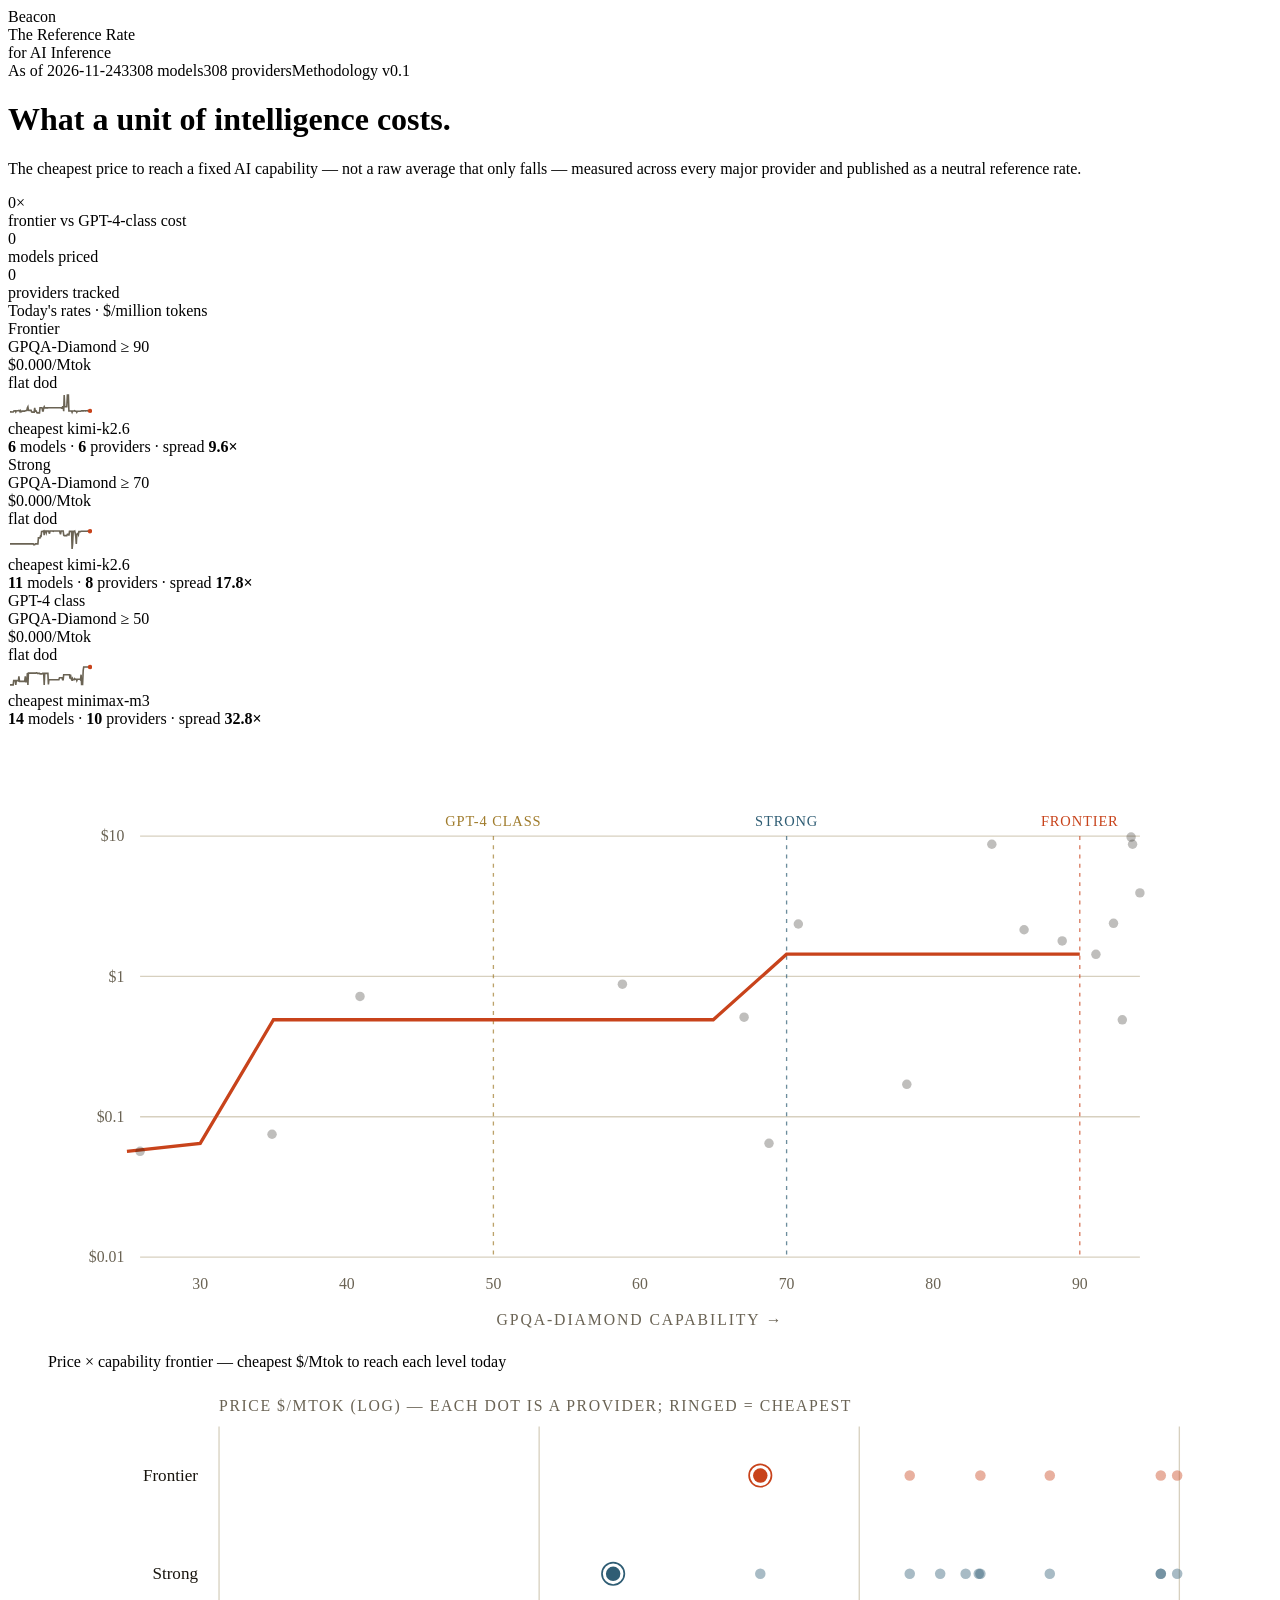
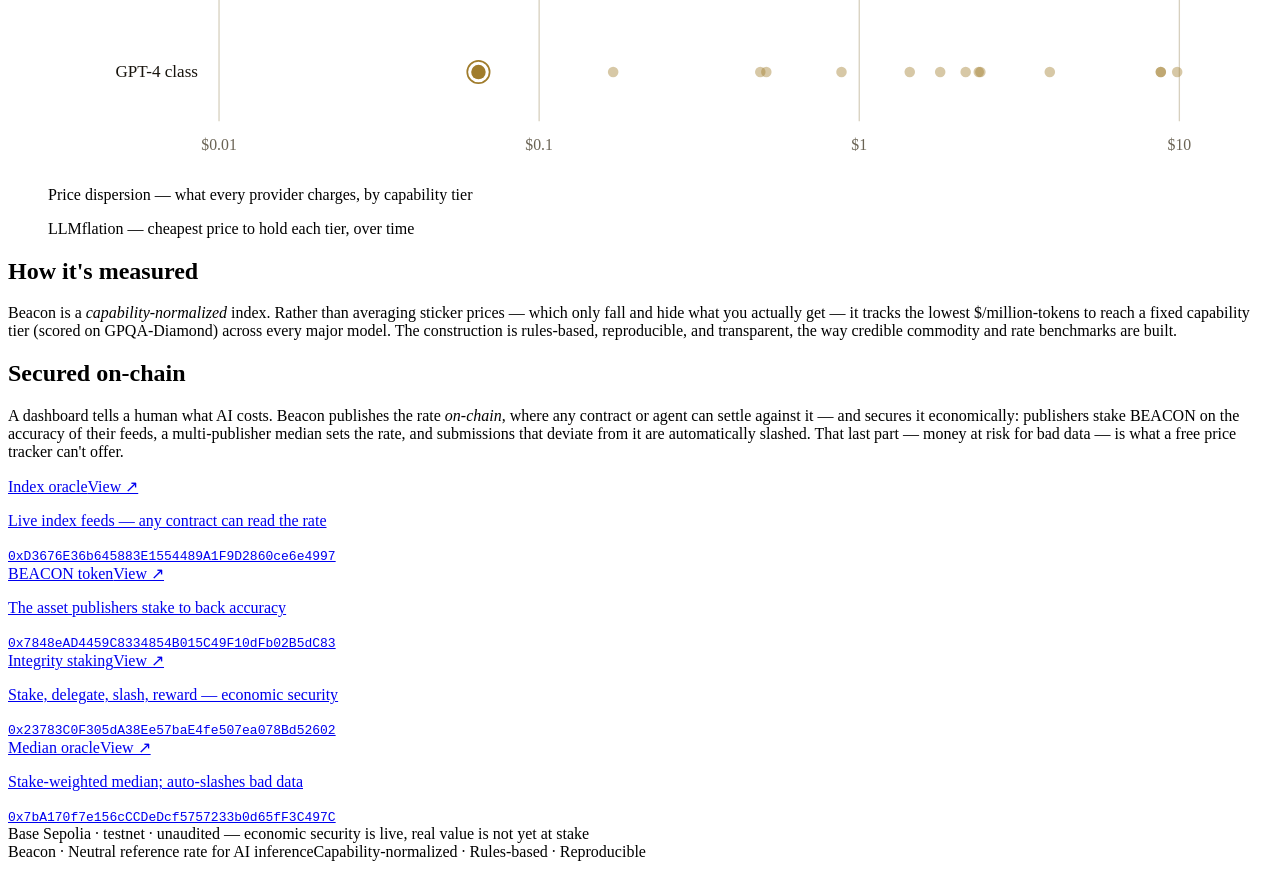
==== commit e81168ce: "dashboard: 2026-11-24" ====
--- a/index.html
+++ b/index.html
@@ -1 +1 @@
-<!DOCTYPE html><html lang="en" class="__variable_d72f3e __variable_9cce52 __variable_67651d"><head><meta charSet="utf-8"/><meta name="viewport" content="width=device-width, initial-scale=1"/><link rel="preload" href="/beacon-index/_next/static/media/26d4368bf94c0ec4-s.p.woff2" as="font" crossorigin="" type="font/woff2"/><link rel="preload" href="/beacon-index/_next/static/media/98e207f02528a563-s.p.woff2" as="font" crossorigin="" type="font/woff2"/><link rel="preload" href="/beacon-index/_next/static/media/d3ebbfd689654d3a-s.p.woff2" as="font" crossorigin="" type="font/woff2"/><link rel="preload" href="/beacon-index/_next/static/media/db96af6b531dc71f-s.p.woff2" as="font" crossorigin="" type="font/woff2"/><link rel="preload" href="/beacon-index/_next/static/media/e6099e249fd938cc-s.p.woff2" as="font" crossorigin="" type="font/woff2"/><link rel="stylesheet" href="/beacon-index/_next/static/css/01a57510ec6f1f9e.css" data-precedence="next"/><link rel="stylesheet" href="/beacon-index/_next/static/css/d41494e08c044a99.css" data-precedence="next"/><link rel="preload" as="script" fetchPriority="low" href="/beacon-index/_next/static/chunks/webpack-0a54097ec1bbaedd.js"/><script src="/beacon-index/_next/static/chunks/fd9d1056-d20073893f28fa59.js" async=""></script><script src="/beacon-index/_next/static/chunks/117-8e3064e59cc566d4.js" async=""></script><script src="/beacon-index/_next/static/chunks/main-app-f4d6f3136e873070.js" async=""></script><script src="/beacon-index/_next/static/chunks/612-9df6e72e6574c11a.js" async=""></script><script src="/beacon-index/_next/static/chunks/app/page-e1f3075f2f78946a.js" async=""></script><title>Beacon — the reference rate for AI inference</title><meta name="description" content="What a unit of intelligence costs: a capability-normalized price reference rate across every major AI model — updated daily and published on-chain."/><meta property="og:title" content="Beacon — the reference rate for AI inference"/><meta property="og:description" content="What a unit of intelligence costs: a capability-normalized price reference rate across every major AI model — updated daily and published on-chain."/><meta property="og:url" content="https://zhijiewong.github.io/beacon-index/"/><meta property="og:site_name" content="Beacon"/><meta property="og:image" content="https://zhijiewong.github.io/beacon-index/og.png"/><meta property="og:image:width" content="1200"/><meta property="og:image:height" content="630"/><meta property="og:image:alt" content="Beacon — the reference rate for AI inference"/><meta property="og:type" content="website"/><meta name="twitter:card" content="summary_large_image"/><meta name="twitter:title" content="Beacon — the reference rate for AI inference"/><meta name="twitter:description" content="What a unit of intelligence costs: a capability-normalized price reference rate across every major AI model — updated daily and published on-chain."/><meta name="twitter:image" content="https://zhijiewong.github.io/beacon-index/og.png"/><link rel="icon" href="/beacon-index/icon.svg?f654634d08afa04b" type="image/svg+xml" sizes="any"/><meta name="next-size-adjust"/><script src="/beacon-index/_next/static/chunks/polyfills-42372ed130431b0a.js" noModule=""></script></head><body class="font-sans antialiased"><main class="max-w-[1040px] mx-auto px-5 sm:px-10 pt-12 sm:pt-16 pb-24"><header class="flex justify-between items-baseline gap-6 border-b-[1.5px] border-ink pb-4 flex-wrap rise"><div class="font-serif text-[clamp(40px,7vw,76px)] leading-[.9]">Beacon</div><div class="font-mono text-xs tracking-[.16em] uppercase text-soft text-right">The Reference Rate<br/>for AI Inference</div></header><div class="flex gap-5 flex-wrap font-mono text-xs tracking-[.12em] uppercase text-soft pt-3 rise" style="animation-delay:.06s"><span><span class="inline-block w-[7px] h-[7px] rounded-full bg-sig mr-1.5 live-dot"></span>As of <!-- -->2026-11-23</span><span>3310<!-- --> models</span><span>309<!-- --> providers</span><span>Methodology v<!-- -->0.1</span></div><h1 class="font-serif text-[clamp(34px,5.6vw,60px)] leading-[1.04] max-w-[18ch] mt-10 sm:mt-16 mb-3.5 rise" style="animation-delay:.1s">What a unit of intelligence costs.</h1><p class="max-w-[58ch] text-[#3a352b] text-[clamp(16px,2vw,18px)] mb-7 rise" style="animation-delay:.14s">The cheapest price to reach a fixed AI capability — not a raw average that only falls — measured across every major provider and published as a neutral reference rate.</p><div class="grid grid-cols-2 md:grid-cols-3 gap-px bg-hair border border-hair my-10 rise" style="animation-delay:.18s"><div class="bg-paper px-5 py-5"><div class="font-mono font-semibold text-[clamp(28px,4vw,40px)] tracking-tight tnum text-ink">0<!-- -->×</div><div class="font-mono text-[11px] tracking-[.12em] uppercase text-soft mt-1">frontier vs GPT-4-class cost</div></div><div class="bg-paper px-5 py-5"><div class="font-mono font-semibold text-[clamp(28px,4vw,40px)] tracking-tight tnum text-ink">0</div><div class="font-mono text-[11px] tracking-[.12em] uppercase text-soft mt-1">models priced</div></div><div class="bg-paper px-5 py-5"><div class="font-mono font-semibold text-[clamp(28px,4vw,40px)] tracking-tight tnum text-ink">0</div><div class="font-mono text-[11px] tracking-[.12em] uppercase text-soft mt-1">providers tracked</div></div></div><div class="font-mono text-xs tracking-[.18em] uppercase text-soft mt-2 mb-1.5 rise">Today&#x27;s rates · $/million tokens</div><section class="border-t-[1.5px] border-ink"><div class="group relative grid grid-cols-[1fr_auto] md:grid-cols-[1.2fr_1.3fr_.8fr_1.7fr] gap-x-[18px] gap-y-2 items-center px-2.5 py-5 border-b border-hair transition-colors hover:bg-paper2 rise" style="animation-delay:0.14s"><span class="absolute left-0 inset-y-0 w-[3px] bg-transparent group-hover:bg-sig transition-colors"></span><div><div class="font-serif text-[clamp(22px,3vw,30px)] leading-none">Frontier</div><div class="font-mono text-[11px] tracking-[.06em] uppercase text-soft mt-0.5">GPQA-Diamond<!-- --> ≥ <!-- -->90</div></div><div><div class="font-mono font-medium text-[clamp(26px,4vw,40px)] tracking-tight tnum">$<!-- -->0.000<span class="text-[.4em] text-soft">/Mtok</span></div><div class="font-mono text-xs mt-0.5 text-soft">flat dod</div></div><div class="hidden md:block"><svg viewBox="0 0 84 24" width="84" height="24" class="block"><polyline points="2.0,19.9 2.5,19.9 3.1,19.9 3.6,20.0 4.1,20.0 4.6,20.0 5.2,20.0 5.7,19.0 6.2,19.0 6.8,18.8 7.3,18.8 7.8,19.9 8.4,18.9 8.9,18.8 9.4,18.8 9.9,18.8 10.5,18.6 11.0,18.6 11.5,18.6 12.1,19.6 12.6,18.6 13.1,19.6 13.7,19.6 14.2,19.1 14.7,19.1 15.2,19.1 15.8,19.1 16.3,19.1 16.8,19.1 17.4,18.8 17.9,18.8 18.4,18.5 19.0,18.5 19.5,15.8 20.0,14.8 20.5,18.3 21.1,18.4 21.6,18.4 22.1,18.4 22.7,18.3 23.2,18.3 23.7,19.9 24.3,20.1 24.8,20.1 25.3,20.1 25.8,20.0 26.4,20.1 26.9,15.8 27.4,19.1 28.0,19.0 28.5,19.0 29.0,20.7 29.5,20.9 30.1,20.9 30.6,20.9 31.1,21.0 31.7,21.0 32.2,15.8 32.7,15.8 33.3,15.8 33.8,15.8 34.3,15.9 34.8,19.0 35.4,19.0 35.9,15.9 36.4,14.8 37.0,15.9 37.5,15.9 38.0,15.9 38.6,15.9 39.1,15.9 39.6,15.9 40.1,15.9 40.7,15.8 41.2,15.8 41.7,15.8 42.3,15.8 42.8,15.8 43.3,15.8 43.9,15.8 44.4,15.8 44.9,15.8 45.4,15.8 46.0,15.8 46.5,15.8 47.0,15.8 47.6,15.8 48.1,15.8 48.6,15.8 49.2,15.8 49.7,15.8 50.2,15.8 50.7,15.8 51.3,15.8 51.8,15.8 52.3,15.8 52.9,15.8 53.4,15.8 53.9,16.1 54.5,16.1 55.0,14.8 55.5,14.8 56.0,19.2 56.6,3.0 57.1,14.8 57.6,14.8 58.2,14.8 58.7,14.8 59.2,14.8 59.7,3.0 60.3,3.0 60.8,3.0 61.3,19.0 61.9,19.0 62.4,19.0 62.9,19.0 63.5,19.0 64.0,19.0 64.5,20.3 65.0,19.0 65.6,19.0 66.1,19.0 66.6,19.0 67.2,18.7 67.7,19.2 68.2,19.2 68.8,19.2 69.3,20.3 69.8,19.2 70.3,19.2 70.9,19.2 71.4,19.2 71.9,19.2 72.5,19.2 73.0,19.2 73.5,19.0 74.1,18.9 74.6,18.9 75.1,18.9 75.6,18.9 76.2,18.9 76.7,18.8 77.2,18.8 77.8,18.9 78.3,18.9 78.8,18.8 79.4,18.8 79.9,18.7 80.4,18.9 80.9,18.9 81.5,18.9 82.0,18.9" fill="none" stroke="#6A6354" stroke-width="1.6"></polyline><circle cx="82" cy="18.866107502685004" r="2.2" fill="#C8431B"></circle></svg></div><div class="font-mono text-[12.5px] text-soft text-left md:text-right leading-relaxed col-span-2 md:col-span-1">cheapest <span class="text-ink">kimi-k2.6</span><br/><b class="text-ink font-medium">6</b> models · <b class="text-ink font-medium">6</b> providers · spread <b class="text-ink font-medium">9.6×</b></div></div><div class="group relative grid grid-cols-[1fr_auto] md:grid-cols-[1.2fr_1.3fr_.8fr_1.7fr] gap-x-[18px] gap-y-2 items-center px-2.5 py-5 border-b border-hair transition-colors hover:bg-paper2 rise" style="animation-delay:0.21000000000000002s"><span class="absolute left-0 inset-y-0 w-[3px] bg-transparent group-hover:bg-sig transition-colors"></span><div><div class="font-serif text-[clamp(22px,3vw,30px)] leading-none">Strong</div><div class="font-mono text-[11px] tracking-[.06em] uppercase text-soft mt-0.5">GPQA-Diamond<!-- --> ≥ <!-- -->70</div></div><div><div class="font-mono font-medium text-[clamp(26px,4vw,40px)] tracking-tight tnum">$<!-- -->0.000<span class="text-[.4em] text-soft">/Mtok</span></div><div class="font-mono text-xs mt-0.5 text-soft">flat dod</div></div><div class="hidden md:block"><svg viewBox="0 0 84 24" width="84" height="24" class="block"><polyline points="2.0,15.9 2.5,15.9 3.1,15.9 3.6,15.9 4.1,15.9 4.6,15.9 5.2,15.9 5.7,15.9 6.2,15.9 6.8,15.9 7.3,15.9 7.8,15.9 8.4,15.9 8.9,15.9 9.4,15.9 9.9,15.9 10.5,15.9 11.0,15.9 11.5,15.9 12.1,15.9 12.6,15.9 13.1,15.9 13.7,15.9 14.2,15.9 14.7,15.9 15.2,15.9 15.8,15.9 16.3,15.9 16.8,15.9 17.4,15.9 17.9,15.9 18.4,15.9 19.0,15.9 19.5,15.9 20.0,15.9 20.5,15.9 21.1,15.9 21.6,15.9 22.1,15.9 22.7,15.9 23.2,15.9 23.7,15.9 24.3,15.9 24.8,15.9 25.3,15.9 25.8,16.8 26.4,16.8 26.9,16.8 27.4,15.9 28.0,15.9 28.5,15.9 29.0,15.9 29.5,15.9 30.1,15.9 30.6,9.9 31.1,9.9 31.7,9.9 32.2,9.9 32.7,8.0 33.3,8.2 33.8,3.5 34.3,3.5 34.8,3.4 35.4,3.4 35.9,3.0 36.4,7.2 37.0,3.0 37.5,3.0 38.0,3.0 38.6,4.9 39.1,3.0 39.6,3.0 40.1,3.0 40.7,3.0 41.2,3.9 41.7,5.7 42.3,3.0 42.8,3.0 43.3,3.0 43.9,3.0 44.4,3.0 44.9,3.0 45.4,3.3 46.0,3.0 46.5,3.0 47.0,3.0 47.6,3.0 48.1,3.0 48.6,3.0 49.2,3.0 49.7,3.0 50.2,3.0 50.7,3.0 51.3,3.0 51.8,3.0 52.3,4.5 52.9,6.3 53.4,3.0 53.9,3.0 54.5,3.0 55.0,3.0 55.5,3.0 56.0,7.2 56.6,7.6 57.1,7.6 57.6,7.6 58.2,7.6 58.7,7.6 59.2,7.6 59.7,6.2 60.3,6.2 60.8,6.2 61.3,7.6 61.9,3.4 62.4,3.4 62.9,3.4 63.5,3.4 64.0,3.4 64.5,21.0 65.0,15.9 65.6,3.4 66.1,3.4 66.6,3.4 67.2,3.1 67.7,5.5 68.2,8.6 68.8,15.9 69.3,6.6 69.8,5.5 70.3,5.5 70.9,6.7 71.4,3.6 71.9,3.6 72.5,3.6 73.0,3.6 73.5,3.3 74.1,3.2 74.6,3.2 75.1,3.2 75.6,3.2 76.2,3.2 76.7,3.2 77.2,3.2 77.8,3.2 78.3,3.2 78.8,3.2 79.4,3.2 79.9,3.1 80.4,3.2 80.9,3.2 81.5,3.2 82.0,3.2" fill="none" stroke="#6A6354" stroke-width="1.6"></polyline><circle cx="82" cy="3.2130393615582307" r="2.2" fill="#C8431B"></circle></svg></div><div class="font-mono text-[12.5px] text-soft text-left md:text-right leading-relaxed col-span-2 md:col-span-1">cheapest <span class="text-ink">kimi-k2.6</span><br/><b class="text-ink font-medium">11</b> models · <b class="text-ink font-medium">8</b> providers · spread <b class="text-ink font-medium">17.8×</b></div></div><div class="group relative grid grid-cols-[1fr_auto] md:grid-cols-[1.2fr_1.3fr_.8fr_1.7fr] gap-x-[18px] gap-y-2 items-center px-2.5 py-5 border-b border-hair transition-colors hover:bg-paper2 rise" style="animation-delay:0.28s"><span class="absolute left-0 inset-y-0 w-[3px] bg-transparent group-hover:bg-sig transition-colors"></span><div><div class="font-serif text-[clamp(22px,3vw,30px)] leading-none">GPT-4 class</div><div class="font-mono text-[11px] tracking-[.06em] uppercase text-soft mt-0.5">GPQA-Diamond<!-- --> ≥ <!-- -->50</div></div><div><div class="font-mono font-medium text-[clamp(26px,4vw,40px)] tracking-tight tnum">$<!-- -->0.000<span class="text-[.4em] text-soft">/Mtok</span></div><div class="font-mono text-xs mt-0.5 text-soft">flat dod</div></div><div class="hidden md:block"><svg viewBox="0 0 84 24" width="84" height="24" class="block"><polyline points="2.0,20.9 2.5,20.9 3.1,20.9 3.6,20.9 4.1,20.9 4.6,20.9 5.2,20.9 5.7,16.6 6.2,16.6 6.8,16.6 7.3,16.6 7.8,20.9 8.4,16.6 8.9,16.6 9.4,16.6 9.9,16.6 10.5,16.9 11.0,12.4 11.5,17.4 12.1,17.4 12.6,17.4 13.1,17.4 13.7,17.4 14.2,17.4 14.7,17.4 15.2,17.4 15.8,17.4 16.3,17.4 16.8,17.4 17.4,12.4 17.9,17.7 18.4,17.7 19.0,17.7 19.5,9.1 20.0,21.0 20.5,9.1 21.1,9.1 21.6,9.1 22.1,9.1 22.7,9.1 23.2,9.1 23.7,9.1 24.3,9.1 24.8,9.1 25.3,9.1 25.8,9.1 26.4,9.1 26.9,9.1 27.4,9.1 28.0,9.1 28.5,8.8 29.0,8.8 29.5,9.4 30.1,9.4 30.6,9.4 31.1,9.4 31.7,9.4 32.2,9.9 32.7,9.9 33.3,9.9 33.8,9.9 34.3,9.9 34.8,9.4 35.4,9.4 35.9,9.4 36.4,21.0 37.0,9.4 37.5,9.4 38.0,9.4 38.6,9.4 39.1,9.4 39.6,9.4 40.1,9.4 40.7,20.4 41.2,15.7 41.7,15.7 42.3,15.7 42.8,15.7 43.3,15.7 43.9,15.7 44.4,15.7 44.9,15.7 45.4,15.7 46.0,15.7 46.5,15.7 47.0,15.7 47.6,15.7 48.1,15.7 48.6,15.7 49.2,15.7 49.7,15.7 50.2,15.7 50.7,15.7 51.3,15.7 51.8,13.7 52.3,13.7 52.9,13.7 53.4,13.7 53.9,13.7 54.5,13.7 55.0,15.8 55.5,15.8 56.0,10.7 56.6,10.7 57.1,10.7 57.6,10.7 58.2,10.7 58.7,10.7 59.2,10.7 59.7,10.7 60.3,10.7 60.8,10.7 61.3,10.7 61.9,10.7 62.4,14.6 62.9,10.7 63.5,14.6 64.0,14.6 64.5,16.7 65.0,14.6 65.6,15.8 66.1,15.8 66.6,15.8 67.2,14.6 67.7,15.2 68.2,15.2 68.8,15.2 69.3,16.7 69.8,15.2 70.3,15.2 70.9,15.2 71.4,15.2 71.9,15.2 72.5,15.2 73.0,15.8 73.5,10.7 74.1,20.5 74.6,20.5 75.1,20.5 75.6,6.4 76.2,3.0 76.7,3.0 77.2,3.0 77.8,3.0 78.3,3.0 78.8,3.0 79.4,3.0 79.9,3.0 80.4,3.0 80.9,3.0 81.5,3.0 82.0,3.0" fill="none" stroke="#6A6354" stroke-width="1.6"></polyline><circle cx="82" cy="3" r="2.2" fill="#C8431B"></circle></svg></div><div class="font-mono text-[12.5px] text-soft text-left md:text-right leading-relaxed col-span-2 md:col-span-1">cheapest <span class="text-ink">minimax-m3</span><br/><b class="text-ink font-medium">14</b> models · <b class="text-ink font-medium">10</b> providers · spread <b class="text-ink font-medium">32.8×</b></div></div></section><figure class="my-10 p-[18px] pb-2 bg-paper2 border border-hair rise" style="animation-delay:.1s"><svg viewBox="0 0 900 460" class="block w-full h-auto" font-family="var(--font-mono), monospace"><g><line x1="70" y1="390" x2="830" y2="390" stroke="#D7D0BF"></line><text x="58" y="394" fill="#6A6354" font-size="12" text-anchor="end">$<!-- -->0.01</text></g><g><line x1="70" y1="283.33333333333337" x2="830" y2="283.33333333333337" stroke="#D7D0BF"></line><text x="58" y="287.33333333333337" fill="#6A6354" font-size="12" text-anchor="end">$<!-- -->0.1</text></g><g><line x1="70" y1="176.66666666666669" x2="830" y2="176.66666666666669" stroke="#D7D0BF"></line><text x="58" y="180.66666666666669" fill="#6A6354" font-size="12" text-anchor="end">$<!-- -->1</text></g><g><line x1="70" y1="70" x2="830" y2="70" stroke="#D7D0BF"></line><text x="58" y="74" fill="#6A6354" font-size="12" text-anchor="end">$<!-- -->10</text></g><text x="115.68914956011733" y="414" fill="#6A6354" font-size="12" text-anchor="middle">30</text><text x="227.12609970674492" y="414" fill="#6A6354" font-size="12" text-anchor="middle">40</text><text x="338.5630498533725" y="414" fill="#6A6354" font-size="12" text-anchor="middle">50</text><text x="450.00000000000006" y="414" fill="#6A6354" font-size="12" text-anchor="middle">60</text><text x="561.4369501466276" y="414" fill="#6A6354" font-size="12" text-anchor="middle">70</text><text x="672.8739002932552" y="414" fill="#6A6354" font-size="12" text-anchor="middle">80</text><text x="784.3108504398828" y="414" fill="#6A6354" font-size="12" text-anchor="middle">90</text><g><line x1="784.3108504398828" y1="70" x2="784.3108504398828" y2="390" stroke="#C8431B" stroke-dasharray="3 4" opacity="0.7"></line><text x="784.3108504398828" y="62" fill="#C8431B" font-size="11" text-anchor="middle" letter-spacing="0.06em">FRONTIER</text></g><g><line x1="561.4369501466276" y1="70" x2="561.4369501466276" y2="390" stroke="#2F5D74" stroke-dasharray="3 4" opacity="0.7"></line><text x="561.4369501466276" y="62" fill="#2F5D74" font-size="11" text-anchor="middle" letter-spacing="0.06em">STRONG</text></g><g><line x1="338.5630498533725" y1="70" x2="338.5630498533725" y2="390" stroke="#A07C2C" stroke-dasharray="3 4" opacity="0.7"></line><text x="338.5630498533725" y="62" fill="#A07C2C" font-size="11" text-anchor="middle" letter-spacing="0.06em">GPT-4 CLASS</text></g><path d="M60.0 304.5 L115.7 304.5 L171.4 209.6 L227.1 209.6 L282.8 209.6 L338.6 209.6 L394.3 209.6 L450.0 209.6 L505.7 209.6 L561.4 159.8 L617.2 159.8 L672.9 159.8 L728.6 159.8 L784.3 159.8" fill="none" stroke="#C8431B" stroke-width="2.5"></path><circle cx="717.4486803519062" cy="76.18580767761995" r="3.6" fill="#18140D" opacity="0.28"></circle><circle cx="824.4281524926686" cy="76.18580767761995" r="3.6" fill="#18140D" opacity="0.28"></circle><circle cx="570.3519061583579" cy="136.84033950066126" r="3.6" fill="#18140D" opacity="0.28"></circle><circle cx="770.9384164222876" cy="157.4226524972455" r="3.6" fill="#18140D" opacity="0.28"></circle><circle cx="830" cy="113.17647287491656" r="3.6" fill="#18140D" opacity="0.28"></circle><circle cx="170.29325513196483" cy="296.66013190488536" r="3.6" fill="#18140D" opacity="0.28"></circle><circle cx="237.15542521994138" cy="191.88453371399802" r="3.6" fill="#18140D" opacity="0.28"></circle><circle cx="70" cy="345.2928738408559" r="3.6" fill="#18140D" opacity="0.28"></circle><circle cx="529.1202346041056" cy="207.6326538957022" r="3.6" fill="#18140D" opacity="0.28"></circle><circle cx="816.6275659824048" cy="209.6415671176487" r="3.6" fill="#18140D" opacity="0.28"></circle><circle cx="436.62756598240475" cy="182.58851497064867" r="3.6" fill="#18140D" opacity="0.28"></circle><circle cx="796.5689149560118" cy="159.8450928058784" r="3.6" fill="#18140D" opacity="0.28"></circle><circle cx="823.3137829912024" cy="70.72953861656589" r="3.6" fill="#18140D" opacity="0.28"></circle><circle cx="652.8152492668623" cy="258.6704375506559" r="3.6" fill="#18140D" opacity="0.28"></circle><circle cx="548.0645161290323" cy="304.4620829502515" r="3.6" fill="#18140D" opacity="0.28"></circle><circle cx="809.9413489736072" cy="136.30422389886533" r="3.6" fill="#18140D" opacity="0.28"></circle><circle cx="741.9648093841644" cy="142.8514025548681" r="3.6" fill="#18140D" opacity="0.28"></circle><text x="450" y="442" fill="#6A6354" font-size="12" text-anchor="middle" letter-spacing="0.12em">GPQA-DIAMOND<!-- --> CAPABILITY →</text></svg><figcaption class="font-mono text-xs tracking-[.1em] uppercase text-soft pt-2.5 px-1">Price × capability frontier — cheapest $/Mtok to reach each level today</figcaption></figure><figure class="my-10 p-[18px] pb-2 bg-paper2 border border-hair rise" style="animation-delay:.1s"><svg viewBox="0 0 900 300" class="block w-full h-auto" font-family="var(--font-mono), monospace"><text x="130" y="18" fill="#6A6354" font-size="12" letter-spacing="0.1em">PRICE $/MTOK (LOG) — EACH DOT IS A PROVIDER; RINGED = CHEAPEST</text><g><line x1="130" y1="30" x2="130" y2="254" stroke="#D7D0BF"></line><text x="130" y="276" fill="#6A6354" font-size="12" text-anchor="middle">$<!-- -->0.01</text></g><g><line x1="373.3333333333333" y1="30" x2="373.3333333333333" y2="254" stroke="#D7D0BF"></line><text x="373.3333333333333" y="276" fill="#6A6354" font-size="12" text-anchor="middle">$<!-- -->0.1</text></g><g><line x1="616.6666666666666" y1="30" x2="616.6666666666666" y2="254" stroke="#D7D0BF"></line><text x="616.6666666666666" y="276" fill="#6A6354" font-size="12" text-anchor="middle">$<!-- -->1</text></g><g><line x1="860" y1="30" x2="860" y2="254" stroke="#D7D0BF"></line><text x="860" y="276" fill="#6A6354" font-size="12" text-anchor="middle">$<!-- -->10</text></g><g><text x="114" y="71.33333333333334" fill="#18140D" font-size="13" text-anchor="end" font-family="var(--font-sans), sans-serif">Frontier</text><g><circle cx="541.4426750128639" cy="67.33333333333334" r="5.5" fill="#C8431B" opacity="1"></circle><circle cx="541.4426750128639" cy="67.33333333333334" r="8.5" fill="none" stroke="#C8431B" stroke-width="1.3"></circle></g><g><circle cx="655.0408820365899" cy="67.33333333333334" r="4" fill="#C8431B" opacity="0.42"></circle></g><g><circle cx="708.7434892307134" cy="67.33333333333334" r="4" fill="#C8431B" opacity="0.42"></circle></g><g><circle cx="761.5036712540966" cy="67.33333333333334" r="4" fill="#C8431B" opacity="0.42"></circle></g><g><circle cx="845.8886262354295" cy="67.33333333333334" r="4" fill="#C8431B" opacity="0.42"></circle></g><g><circle cx="858.3357400309591" cy="67.33333333333334" r="4" fill="#C8431B" opacity="0.42"></circle></g></g><g><text x="114" y="146" fill="#18140D" font-size="13" text-anchor="end" font-family="var(--font-sans), sans-serif">Strong</text><g><circle cx="429.59556433756626" cy="142" r="5.5" fill="#2F5D74" opacity="1"></circle><circle cx="429.59556433756626" cy="142" r="8.5" fill="none" stroke="#2F5D74" stroke-width="1.3"></circle></g><g><circle cx="541.4426750128639" cy="142" r="4" fill="#2F5D74" opacity="0.42"></circle></g><g><circle cx="655.0408820365899" cy="142" r="4" fill="#2F5D74" opacity="0.42"></circle></g><g><circle cx="660.5670739906587" cy="142" r="4" fill="#2F5D74" opacity="0.42"></circle></g><g><circle cx="693.8077379217071" cy="142" r="4" fill="#2F5D74" opacity="0.42"></circle></g><g><circle cx="707.5204755141165" cy="142" r="4" fill="#2F5D74" opacity="0.42"></circle></g><g><circle cx="708.7434892307134" cy="142" r="4" fill="#2F5D74" opacity="0.42"></circle></g><g><circle cx="761.5036712540966" cy="142" r="4" fill="#2F5D74" opacity="0.42"></circle></g><g><circle cx="845.8886262354295" cy="142" r="4" fill="#2F5D74" opacity="0.42"></circle></g><g><circle cx="845.8886262354295" cy="142" r="4" fill="#2F5D74" opacity="0.42"></circle></g><g><circle cx="858.3357400309591" cy="142" r="4" fill="#2F5D74" opacity="0.42"></circle></g></g><g><text x="114" y="220.66666666666669" fill="#18140D" font-size="13" text-anchor="end" font-family="var(--font-sans), sans-serif">GPT-4 class</text><g><circle cx="325.13337326973874" cy="216.66666666666669" r="5.5" fill="#A07C2C" opacity="1"></circle><circle cx="325.13337326973874" cy="216.66666666666669" r="8.5" fill="none" stroke="#A07C2C" stroke-width="1.3"></circle></g><g><circle cx="429.59556433756626" cy="216.66666666666669" r="4" fill="#A07C2C" opacity="0.42"></circle></g><g><circle cx="541.4426750128639" cy="216.66666666666669" r="4" fill="#A07C2C" opacity="0.42"></circle></g><g><circle cx="546.0255083004295" cy="216.66666666666669" r="4" fill="#A07C2C" opacity="0.42"></circle></g><g><circle cx="603.1574502232077" cy="216.66666666666669" r="4" fill="#A07C2C" opacity="0.42"></circle></g><g><circle cx="655.0408820365899" cy="216.66666666666669" r="4" fill="#A07C2C" opacity="0.42"></circle></g><g><circle cx="660.5670739906587" cy="216.66666666666669" r="4" fill="#A07C2C" opacity="0.42"></circle></g><g><circle cx="693.8077379217071" cy="216.66666666666669" r="4" fill="#A07C2C" opacity="0.42"></circle></g><g><circle cx="707.5204755141165" cy="216.66666666666669" r="4" fill="#A07C2C" opacity="0.42"></circle></g><g><circle cx="708.7434892307134" cy="216.66666666666669" r="4" fill="#A07C2C" opacity="0.42"></circle></g><g><circle cx="761.5036712540966" cy="216.66666666666669" r="4" fill="#A07C2C" opacity="0.42"></circle></g><g><circle cx="845.8886262354295" cy="216.66666666666669" r="4" fill="#A07C2C" opacity="0.42"></circle></g><g><circle cx="845.8886262354295" cy="216.66666666666669" r="4" fill="#A07C2C" opacity="0.42"></circle></g><g><circle cx="858.3357400309591" cy="216.66666666666669" r="4" fill="#A07C2C" opacity="0.42"></circle></g></g></svg><figcaption class="font-mono text-xs tracking-[.1em] uppercase text-soft pt-2.5 px-1">Price dispersion — what every provider charges, by capability tier</figcaption></figure><figure class="my-10 p-[18px] pb-2 bg-paper2 border border-hair rise" style="animation-delay:.1s"><div class="w-full h-72 mt-2"><div class="recharts-responsive-container h-full w-full" style="width:100%;height:100%;min-width:0"></div></div><figcaption class="font-mono text-xs tracking-[.1em] uppercase text-soft pt-2.5 px-1">LLMflation — cheapest price to hold each tier, over time</figcaption></figure><h2 class="font-serif text-[clamp(26px,3.4vw,34px)] mt-16 mb-3 rise">How it&#x27;s measured</h2><p class="max-w-[62ch] text-[#33302a] rise">Beacon is a <em>capability-normalized</em> index. Rather than averaging sticker prices — which only fall and hide what you actually get — it tracks the lowest $/million-tokens to reach a fixed capability tier (scored on <!-- -->GPQA-Diamond<!-- -->) across every major model. The construction is rules-based, reproducible, and transparent, the way credible commodity and rate benchmarks are built.</p><h2 class="font-serif text-[clamp(26px,3.4vw,34px)] mt-16 mb-3 rise">Secured on-chain</h2><p class="max-w-[62ch] text-[#33302a] mb-6 rise">A dashboard tells a human what AI costs. Beacon publishes the rate <em>on-chain</em>, where any contract or agent can settle against it — and secures it economically: publishers stake <!-- --> <span class="font-mono text-[.92em]">BEACON</span> on the accuracy of their feeds, a multi-publisher median sets the rate, and submissions that deviate from it are automatically slashed. That last part — money at risk for bad data — is what a free price tracker can&#x27;t offer.</p><div class="grid sm:grid-cols-2 gap-3 rise" style="animation-delay:.06s"><a href="https://sepolia.basescan.org/address/0xD3676E36b645883E1554489A1F9D2860ce6e4997" target="_blank" rel="noopener noreferrer" class="group block p-4 bg-paper2 border border-hair hover:border-ink transition-colors"><div class="flex items-baseline justify-between gap-3"><span class="font-serif text-[19px] leading-tight">Index oracle</span><span class="font-mono text-[10px] tracking-[.12em] uppercase text-soft group-hover:text-sig">View ↗</span></div><p class="text-sm text-[#4a4536] mt-1 mb-2">Live index feeds — any contract can read the rate</p><code class="font-mono text-xs text-soft break-all group-hover:text-ink">0xD3676E36b645883E1554489A1F9D2860ce6e4997</code></a><a href="https://sepolia.basescan.org/address/0x7848eAD4459C8334854B015C49F10dFb02B5dC83" target="_blank" rel="noopener noreferrer" class="group block p-4 bg-paper2 border border-hair hover:border-ink transition-colors"><div class="flex items-baseline justify-between gap-3"><span class="font-serif text-[19px] leading-tight">BEACON token</span><span class="font-mono text-[10px] tracking-[.12em] uppercase text-soft group-hover:text-sig">View ↗</span></div><p class="text-sm text-[#4a4536] mt-1 mb-2">The asset publishers stake to back accuracy</p><code class="font-mono text-xs text-soft break-all group-hover:text-ink">0x7848eAD4459C8334854B015C49F10dFb02B5dC83</code></a><a href="https://sepolia.basescan.org/address/0x23783C0F305dA38Ee57baE4fe507ea078Bd52602" target="_blank" rel="noopener noreferrer" class="group block p-4 bg-paper2 border border-hair hover:border-ink transition-colors"><div class="flex items-baseline justify-between gap-3"><span class="font-serif text-[19px] leading-tight">Integrity staking</span><span class="font-mono text-[10px] tracking-[.12em] uppercase text-soft group-hover:text-sig">View ↗</span></div><p class="text-sm text-[#4a4536] mt-1 mb-2">Stake, delegate, slash, reward — economic security</p><code class="font-mono text-xs text-soft break-all group-hover:text-ink">0x23783C0F305dA38Ee57baE4fe507ea078Bd52602</code></a><a href="https://sepolia.basescan.org/address/0x7bA170f7e156cCCDeDcf5757233b0d65fF3C497C" target="_blank" rel="noopener noreferrer" class="group block p-4 bg-paper2 border border-hair hover:border-ink transition-colors"><div class="flex items-baseline justify-between gap-3"><span class="font-serif text-[19px] leading-tight">Median oracle</span><span class="font-mono text-[10px] tracking-[.12em] uppercase text-soft group-hover:text-sig">View ↗</span></div><p class="text-sm text-[#4a4536] mt-1 mb-2">Stake-weighted median; auto-slashes bad data</p><code class="font-mono text-xs text-soft break-all group-hover:text-ink">0x7bA170f7e156cCCDeDcf5757233b0d65fF3C497C</code></a></div><div class="font-mono text-xs tracking-[.12em] uppercase text-soft mt-3 rise">Base Sepolia<!-- --> · testnet · unaudited — economic security is live, real value is not yet at stake</div><footer class="mt-16 border-t border-hair pt-4 font-mono text-xs tracking-[.08em] uppercase text-soft flex justify-between gap-4 flex-wrap"><span>Beacon · Neutral reference rate for AI inference</span><span>Capability-normalized · Rules-based · Reproducible</span></footer></main><script src="/beacon-index/_next/static/chunks/webpack-0a54097ec1bbaedd.js" async=""></script><script>(self.__next_f=self.__next_f||[]).push([0]);self.__next_f.push([2,null])</script><script>self.__next_f.push([1,"1:HL[\"/beacon-index/_next/static/media/26d4368bf94c0ec4-s.p.woff2\",\"font\",{\"crossOrigin\":\"\",\"type\":\"font/woff2\"}]\n2:HL[\"/beacon-index/_next/static/media/98e207f02528a563-s.p.woff2\",\"font\",{\"crossOrigin\":\"\",\"type\":\"font/woff2\"}]\n3:HL[\"/beacon-index/_next/static/media/d3ebbfd689654d3a-s.p.woff2\",\"font\",{\"crossOrigin\":\"\",\"type\":\"font/woff2\"}]\n4:HL[\"/beacon-index/_next/static/media/db96af6b531dc71f-s.p.woff2\",\"font\",{\"crossOrigin\":\"\",\"type\":\"font/woff2\"}]\n5:HL[\"/beacon-index/_next/static/media/e6099e249fd938cc-s.p.woff2\",\"font\",{\"crossOrigin\":\"\",\"type\":\"font/woff2\"}]\n6:HL[\"/beacon-index/_next/static/css/01a57510ec6f1f9e.css\",\"style\"]\n7:HL[\"/beacon-index/_next/static/css/d41494e08c044a99.css\",\"style\"]\n"])</script><script>self.__next_f.push([1,"8:I[2846,[],\"\"]\na:I[900,[\"612\",\"static/chunks/612-9df6e72e6574c11a.js\",\"931\",\"static/chunks/app/page-e1f3075f2f78946a.js\"],\"default\"]\ne:I[9176,[\"612\",\"static/chunks/612-9df6e72e6574c11a.js\",\"931\",\"static/chunks/app/page-e1f3075f2f78946a.js\"],\"default\"]\nf:I[4707,[],\"\"]\n10:I[6423,[],\"\"]\n12:I[1060,[],\"\"]\nb:T5db,2.0,19.9 2.5,19.9 3.1,19.9 3.6,20.0 4.1,20.0 4.6,20.0 5.2,20.0 5.7,19.0 6.2,19.0 6.8,18.8 7.3,18.8 7.8,19.9 8.4,18.9 8.9,18.8 9.4,18.8 9.9,18.8 10.5,18.6 11.0,18.6 11.5,18.6 12.1,19.6 12.6,18.6 13.1,19.6 13.7,19.6 14.2,19.1 14.7,19.1 15.2,19.1 15.8,19.1 16.3,19.1 16.8,19.1 17.4,18.8 17.9,18.8 18.4,18.5 19.0,18.5 19.5,15.8 20.0,14.8 20.5,18.3 21.1,18.4 21.6,18.4 22.1,18.4 22.7,18.3 23.2,18.3 23.7,19.9 24.3,20.1 24.8,20.1 25.3,20.1 25.8,20.0 26.4,20.1 26.9,15.8 27.4,19.1 28.0,19.0 28.5,19.0 29.0,20.7 29.5,20.9 30.1,20.9 30.6,20.9 31.1,21.0 31.7,21.0 32.2,15.8 32.7,15.8 33.3,15.8 33.8,15.8 34.3,15.9 34.8,19.0 35.4,19.0 35.9,15.9 36.4,14.8 37.0,15.9 37.5,15.9 38.0,15.9 38.6,15.9 39.1,15.9 39.6,15.9 40.1,15.9 40.7,15.8 41.2,15.8 41.7,15.8 42.3,15.8 42.8,15.8 43.3,15.8 43.9,15.8 44.4,15.8 44.9,15.8 45.4,15.8 46.0,15.8 46.5,15.8 47.0,15.8 47.6,15.8 48.1,15.8 48.6,15.8 49.2,15.8 49.7,15.8 50.2,15.8 50.7,15.8 51.3,15.8 51.8,15.8 52.3,15.8 52.9,15.8 53.4,15.8 53.9,16.1 54.5,16.1 55.0,14.8 55.5,14.8 56.0,19.2 56.6,3.0 57.1,14.8 57.6,14.8 58.2,14.8 58.7,14.8 59.2,14.8 59.7,3.0 60.3,3.0 60.8,3.0 61.3,19.0 61.9,19.0 62.4,19.0 62.9,19.0 63.5,19.0 64.0,19.0 64.5,20.3 65.0,19.0 65.6,19.0 66.1,19.0 66.6,19.0 67.2,18.7 67.7,19.2 68.2,19.2 68.8,19.2 69.3,20.3 69.8,19.2 70.3,19.2 70.9,19.2 71.4,19.2 71.9,19.2 72.5,19.2 73.0,19.2 73.5,19.0 74.1,18.9 74.6,18.9 75.1,18.9 75.6,18.9 76.2,18.9 76.7,18.8 77.2,18.8 77.8,18.9 78.3,18.9 78.8,18.8 79.4,18.8 79.9,18.7 80.4,18.9 80.9,18.9 81.5,18.9 82.0,18.9c:T580,2.0,15.9 2.5,15.9 3.1,15.9 3.6,15.9 4.1,15.9 4.6,15.9 5.2,15.9 5.7,15.9 6.2,15.9 6.8,15.9 7.3,15.9 7.8,15.9 8.4,15.9 8.9,15.9 9.4,15.9 9.9,15.9 10.5,15.9 11.0,15.9 11.5,15.9 12.1,15.9 12.6,15.9 13.1,15.9 13.7,15.9 14.2,15.9 14.7,15."])</script><script>self.__next_f.push([1,"9 15.2,15.9 15.8,15.9 16.3,15.9 16.8,15.9 17.4,15.9 17.9,15.9 18.4,15.9 19.0,15.9 19.5,15.9 20.0,15.9 20.5,15.9 21.1,15.9 21.6,15.9 22.1,15.9 22.7,15.9 23.2,15.9 23.7,15.9 24.3,15.9 24.8,15.9 25.3,15.9 25.8,16.8 26.4,16.8 26.9,16.8 27.4,15.9 28.0,15.9 28.5,15.9 29.0,15.9 29.5,15.9 30.1,15.9 30.6,9.9 31.1,9.9 31.7,9.9 32.2,9.9 32.7,8.0 33.3,8.2 33.8,3.5 34.3,3.5 34.8,3.4 35.4,3.4 35.9,3.0 36.4,7.2 37.0,3.0 37.5,3.0 38.0,3.0 38.6,4.9 39.1,3.0 39.6,3.0 40.1,3.0 40.7,3.0 41.2,3.9 41.7,5.7 42.3,3.0 42.8,3.0 43.3,3.0 43.9,3.0 44.4,3.0 44.9,3.0 45.4,3.3 46.0,3.0 46.5,3.0 47.0,3.0 47.6,3.0 48.1,3.0 48.6,3.0 49.2,3.0 49.7,3.0 50.2,3.0 50.7,3.0 51.3,3.0 51.8,3.0 52.3,4.5 52.9,6.3 53.4,3.0 53.9,3.0 54.5,3.0 55.0,3.0 55.5,3.0 56.0,7.2 56.6,7.6 57.1,7.6 57.6,7.6 58.2,7.6 58.7,7.6 59.2,7.6 59.7,6.2 60.3,6.2 60.8,6.2 61.3,7.6 61.9,3.4 62.4,3.4 62.9,3.4 63.5,3.4 64.0,3.4 64.5,21.0 65.0,15.9 65.6,3.4 66.1,3.4 66.6,3.4 67.2,3.1 67.7,5.5 68.2,8.6 68.8,15.9 69.3,6.6 69.8,5.5 70.3,5.5 70.9,6.7 71.4,3.6 71.9,3.6 72.5,3.6 73.0,3.6 73.5,3.3 74.1,3.2 74.6,3.2 75.1,3.2 75.6,3.2 76.2,3.2 76.7,3.2 77.2,3.2 77.8,3.2 78.3,3.2 78.8,3.2 79.4,3.2 79.9,3.1 80.4,3.2 80.9,3.2 81.5,3.2 82.0,3.2d:T5ac,2.0,20.9 2.5,20.9 3.1,20.9 3.6,20.9 4.1,20.9 4.6,20.9 5.2,20.9 5.7,16.6 6.2,16.6 6.8,16.6 7.3,16.6 7.8,20.9 8.4,16.6 8.9,16.6 9.4,16.6 9.9,16.6 10.5,16.9 11.0,12.4 11.5,17.4 12.1,17.4 12.6,17.4 13.1,17.4 13.7,17.4 14.2,17.4 14.7,17.4 15.2,17.4 15.8,17.4 16.3,17.4 16.8,17.4 17.4,12.4 17.9,17.7 18.4,17.7 19.0,17.7 19.5,9.1 20.0,21.0 20.5,9.1 21.1,9.1 21.6,9.1 22.1,9.1 22.7,9.1 23.2,9.1 23.7,9.1 24.3,9.1 24.8,9.1 25.3,9.1 25.8,9.1 26.4,9.1 26.9,9.1 27.4,9.1 28.0,9.1 28.5,8.8 29.0,8.8 29.5,9.4 30.1,9.4 30.6,9.4 31.1,9.4 31.7,9.4 32.2,9.9 32.7,9.9 33.3,9.9 33.8,9.9 34.3,9.9 34.8,9.4 35.4,9.4 35.9,9.4 36.4,21.0 37.0,9.4 37.5,9.4 38.0,9.4 38.6,9.4 39.1,9.4 39.6,9.4 40.1,9.4 40.7,20.4 41.2,15.7 41.7,15.7 42.3,15.7 42.8,15.7 43.3,15.7 43.9,15.7 44.4,15.7 44.9,15.7 45.4,15.7 46.0,15.7 46.5,15.7 47.0,15.7 47.6,15.7 48.1,15.7 48.6,15.7 49.2,15.7 49.7,15.7 50.2,15.7"])</script><script>self.__next_f.push([1," 50.7,15.7 51.3,15.7 51.8,13.7 52.3,13.7 52.9,13.7 53.4,13.7 53.9,13.7 54.5,13.7 55.0,15.8 55.5,15.8 56.0,10.7 56.6,10.7 57.1,10.7 57.6,10.7 58.2,10.7 58.7,10.7 59.2,10.7 59.7,10.7 60.3,10.7 60.8,10.7 61.3,10.7 61.9,10.7 62.4,14.6 62.9,10.7 63.5,14.6 64.0,14.6 64.5,16.7 65.0,14.6 65.6,15.8 66.1,15.8 66.6,15.8 67.2,14.6 67.7,15.2 68.2,15.2 68.8,15.2 69.3,16.7 69.8,15.2 70.3,15.2 70.9,15.2 71.4,15.2 71.9,15.2 72.5,15.2 73.0,15.8 73.5,10.7 74.1,20.5 74.6,20.5 75.1,20.5 75.6,6.4 76.2,3.0 76.7,3.0 77.2,3.0 77.8,3.0 78.3,3.0 78.8,3.0 79.4,3.0 79.9,3.0 80.4,3.0 80.9,3.0 81.5,3.0 82.0,3.013:[]\n"])</script><script>self.__next_f.push([1,"0:[\"$\",\"$L8\",null,{\"buildId\":\"7CtJ5M39YRrulNs2KL_4-\",\"assetPrefix\":\"/beacon-index\",\"urlParts\":[\"\",\"\"],\"initialTree\":[\"\",{\"children\":[\"__PAGE__\",{}]},\"$undefined\",\"$undefined\",true],\"initialSeedData\":[\"\",{\"children\":[\"__PAGE__\",{},[[\"$L9\",[\"$\",\"main\",null,{\"className\":\"max-w-[1040px] mx-auto px-5 sm:px-10 pt-12 sm:pt-16 pb-24\",\"children\":[[\"$\",\"header\",null,{\"className\":\"flex justify-between items-baseline gap-6 border-b-[1.5px] border-ink pb-4 flex-wrap rise\",\"children\":[[\"$\",\"div\",null,{\"className\":\"font-serif text-[clamp(40px,7vw,76px)] leading-[.9]\",\"children\":\"Beacon\"}],[\"$\",\"div\",null,{\"className\":\"font-mono text-xs tracking-[.16em] uppercase text-soft text-right\",\"children\":[\"The Reference Rate\",[\"$\",\"br\",null,{}],\"for AI Inference\"]}]]}],[\"$\",\"div\",null,{\"className\":\"flex gap-5 flex-wrap font-mono text-xs tracking-[.12em] uppercase text-soft pt-3 rise\",\"style\":{\"animationDelay\":\".06s\"},\"children\":[[\"$\",\"span\",null,{\"children\":[[\"$\",\"span\",null,{\"className\":\"inline-block w-[7px] h-[7px] rounded-full bg-sig mr-1.5 live-dot\"}],\"As of \",\"2026-11-23\"]}],[\"$\",\"span\",null,{\"children\":[3310,\" models\"]}],[\"$\",\"span\",null,{\"children\":[309,\" providers\"]}],[\"$\",\"span\",null,{\"children\":[\"Methodology v\",\"0.1\"]}]]}],[\"$\",\"h1\",null,{\"className\":\"font-serif text-[clamp(34px,5.6vw,60px)] leading-[1.04] max-w-[18ch] mt-10 sm:mt-16 mb-3.5 rise\",\"style\":{\"animationDelay\":\".1s\"},\"children\":\"What a unit of intelligence costs.\"}],[\"$\",\"p\",null,{\"className\":\"max-w-[58ch] text-[#3a352b] text-[clamp(16px,2vw,18px)] mb-7 rise\",\"style\":{\"animationDelay\":\".14s\"},\"children\":\"The cheapest price to reach a fixed AI capability — not a raw average that only falls — measured across every major provider and published as a neutral reference rate.\"}],[\"$\",\"div\",null,{\"className\":\"grid grid-cols-2 md:grid-cols-3 gap-px bg-hair border border-hair my-10 rise\",\"style\":{\"animationDelay\":\".18s\"},\"children\":[[\"$\",\"div\",\"0\",{\"className\":\"bg-paper px-5 py-5\",\"children\":[[\"$\",\"div\",null,{\"className\":\"font-mono font-semibold text-[clamp(28px,4vw,40px)] tracking-tight tnum text-ink\",\"children\":[\"$\",\"$La\",null,{\"value\":2.929826795720836,\"suffix\":\"×\"}]}],[\"$\",\"div\",null,{\"className\":\"font-mono text-[11px] tracking-[.12em] uppercase text-soft mt-1\",\"children\":\"frontier vs GPT-4-class cost\"}]]}],[\"$\",\"div\",\"1\",{\"className\":\"bg-paper px-5 py-5\",\"children\":[[\"$\",\"div\",null,{\"className\":\"font-mono font-semibold text-[clamp(28px,4vw,40px)] tracking-tight tnum text-ink\",\"children\":[\"$\",\"$La\",null,{\"value\":3310}]}],[\"$\",\"div\",null,{\"className\":\"font-mono text-[11px] tracking-[.12em] uppercase text-soft mt-1\",\"children\":\"models priced\"}]]}],[\"$\",\"div\",\"2\",{\"className\":\"bg-paper px-5 py-5\",\"children\":[[\"$\",\"div\",null,{\"className\":\"font-mono font-semibold text-[clamp(28px,4vw,40px)] tracking-tight tnum text-ink\",\"children\":[\"$\",\"$La\",null,{\"value\":309}]}],[\"$\",\"div\",null,{\"className\":\"font-mono text-[11px] tracking-[.12em] uppercase text-soft mt-1\",\"children\":\"providers tracked\"}]]}]]}],[\"$\",\"div\",null,{\"className\":\"font-mono text-xs tracking-[.18em] uppercase text-soft mt-2 mb-1.5 rise\",\"children\":\"Today's rates · $/million tokens\"}],[\"$\",\"section\",null,{\"className\":\"border-t-[1.5px] border-ink\",\"children\":[[\"$\",\"div\",\"frontier\",{\"className\":\"group relative grid grid-cols-[1fr_auto] md:grid-cols-[1.2fr_1.3fr_.8fr_1.7fr] gap-x-[18px] gap-y-2 items-center px-2.5 py-5 border-b border-hair transition-colors hover:bg-paper2 rise\",\"style\":{\"animationDelay\":\"0.14s\"},\"children\":[[\"$\",\"span\",null,{\"className\":\"absolute left-0 inset-y-0 w-[3px] bg-transparent group-hover:bg-sig transition-colors\"}],[\"$\",\"div\",null,{\"children\":[[\"$\",\"div\",null,{\"className\":\"font-serif text-[clamp(22px,3vw,30px)] leading-none\",\"children\":\"Frontier\"}],[\"$\",\"div\",null,{\"className\":\"font-mono text-[11px] tracking-[.06em] uppercase text-soft mt-0.5\",\"children\":[\"GPQA-Diamond\",\" ≥ \",90]}]]}],[\"$\",\"div\",null,{\"children\":[[\"$\",\"div\",null,{\"className\":\"font-mono font-medium text-[clamp(26px,4vw,40px)] tracking-tight tnum\",\"children\":[[\"$\",\"$La\",null,{\"value\":1.4378125000000002,\"decimals\":3,\"prefix\":\"$$\"}],[\"$\",\"span\",null,{\"className\":\"text-[.4em] text-soft\",\"children\":\"/Mtok\"}]]}],[\"$\",\"div\",null,{\"className\":\"font-mono text-xs mt-0.5 text-soft\",\"children\":\"flat dod\"}]]}],[\"$\",\"div\",null,{\"className\":\"hidden md:block\",\"children\":[\"$\",\"svg\",null,{\"viewBox\":\"0 0 84 24\",\"width\":84,\"height\":24,\"className\":\"block\",\"children\":[[\"$\",\"polyline\",null,{\"points\":\"$b\",\"fill\":\"none\",\"stroke\":\"#6A6354\",\"strokeWidth\":1.6}],[\"$\",\"circle\",null,{\"cx\":82,\"cy\":18.866107502685004,\"r\":2.2,\"fill\":\"#C8431B\"}]]}]}],[\"$\",\"div\",null,{\"className\":\"font-mono text-[12.5px] text-soft text-left md:text-right leading-relaxed col-span-2 md:col-span-1\",\"children\":[\"cheapest \",[\"$\",\"span\",null,{\"className\":\"text-ink\",\"children\":\"kimi-k2.6\"}],[\"$\",\"br\",null,{}],[\"$\",\"b\",null,{\"className\":\"text-ink font-medium\",\"children\":6}],\" models · \",[\"$\",\"b\",null,{\"className\":\"text-ink font-medium\",\"children\":6}],\" providers · spread \",[\"$\",\"b\",null,{\"className\":\"text-ink font-medium\",\"children\":\"9.6×\"}]]}]]}],[\"$\",\"div\",\"strong\",{\"className\":\"group relative grid grid-cols-[1fr_auto] md:grid-cols-[1.2fr_1.3fr_.8fr_1.7fr] gap-x-[18px] gap-y-2 items-center px-2.5 py-5 border-b border-hair transition-colors hover:bg-paper2 rise\",\"style\":{\"animationDelay\":\"0.21000000000000002s\"},\"children\":[[\"$\",\"span\",null,{\"className\":\"absolute left-0 inset-y-0 w-[3px] bg-transparent group-hover:bg-sig transition-colors\"}],[\"$\",\"div\",null,{\"children\":[[\"$\",\"div\",null,{\"className\":\"font-serif text-[clamp(22px,3vw,30px)] leading-none\",\"children\":\"Strong\"}],[\"$\",\"div\",null,{\"className\":\"font-mono text-[11px] tracking-[.06em] uppercase text-soft mt-0.5\",\"children\":[\"GPQA-Diamond\",\" ≥ \",70]}]]}],[\"$\",\"div\",null,{\"children\":[[\"$\",\"div\",null,{\"className\":\"font-mono font-medium text-[clamp(26px,4vw,40px)] tracking-tight tnum\",\"children\":[[\"$\",\"$La\",null,{\"value\":1.4378125000000002,\"decimals\":3,\"prefix\":\"$$\"}],[\"$\",\"span\",null,{\"className\":\"text-[.4em] text-soft\",\"children\":\"/Mtok\"}]]}],[\"$\",\"div\",null,{\"className\":\"font-mono text-xs mt-0.5 text-soft\",\"children\":\"flat dod\"}]]}],[\"$\",\"div\",null,{\"className\":\"hidden md:block\",\"children\":[\"$\",\"svg\",null,{\"viewBox\":\"0 0 84 24\",\"width\":84,\"height\":24,\"className\":\"block\",\"children\":[[\"$\",\"polyline\",null,{\"points\":\"$c\",\"fill\":\"none\",\"stroke\":\"#6A6354\",\"strokeWidth\":1.6}],[\"$\",\"circle\",null,{\"cx\":82,\"cy\":3.2130393615582307,\"r\":2.2,\"fill\":\"#C8431B\"}]]}]}],[\"$\",\"div\",null,{\"className\":\"font-mono text-[12.5px] text-soft text-left md:text-right leading-relaxed col-span-2 md:col-span-1\",\"children\":[\"cheapest \",[\"$\",\"span\",null,{\"className\":\"text-ink\",\"children\":\"kimi-k2.6\"}],[\"$\",\"br\",null,{}],[\"$\",\"b\",null,{\"className\":\"text-ink font-medium\",\"children\":11}],\" models · \",[\"$\",\"b\",null,{\"className\":\"text-ink font-medium\",\"children\":8}],\" providers · spread \",[\"$\",\"b\",null,{\"className\":\"text-ink font-medium\",\"children\":\"17.8×\"}]]}]]}],[\"$\",\"div\",\"gpt-4-class\",{\"className\":\"group relative grid grid-cols-[1fr_auto] md:grid-cols-[1.2fr_1.3fr_.8fr_1.7fr] gap-x-[18px] gap-y-2 items-center px-2.5 py-5 border-b border-hair transition-colors hover:bg-paper2 rise\",\"style\":{\"animationDelay\":\"0.28s\"},\"children\":[[\"$\",\"span\",null,{\"className\":\"absolute left-0 inset-y-0 w-[3px] bg-transparent group-hover:bg-sig transition-colors\"}],[\"$\",\"div\",null,{\"children\":[[\"$\",\"div\",null,{\"className\":\"font-serif text-[clamp(22px,3vw,30px)] leading-none\",\"children\":\"GPT-4 class\"}],[\"$\",\"div\",null,{\"className\":\"font-mono text-[11px] tracking-[.06em] uppercase text-soft mt-0.5\",\"children\":[\"GPQA-Diamond\",\" ≥ \",50]}]]}],[\"$\",\"div\",null,{\"children\":[[\"$\",\"div\",null,{\"className\":\"font-mono font-medium text-[clamp(26px,4vw,40px)] tracking-tight tnum\",\"children\":[[\"$\",\"$La\",null,{\"value\":0.4907499999999999,\"decimals\":3,\"prefix\":\"$$\"}],[\"$\",\"span\",null,{\"className\":\"text-[.4em] text-soft\",\"children\":\"/Mtok\"}]]}],[\"$\",\"div\",null,{\"className\":\"font-mono text-xs mt-0.5 text-soft\",\"children\":\"flat dod\"}]]}],[\"$\",\"div\",null,{\"className\":\"hidden md:block\",\"children\":[\"$\",\"svg\",null,{\"viewBox\":\"0 0 84 24\",\"width\":84,\"height\":24,\"className\":\"block\",\"children\":[[\"$\",\"polyline\",null,{\"points\":\"$d\",\"fill\":\"none\",\"stroke\":\"#6A6354\",\"strokeWidth\":1.6}],[\"$\",\"circle\",null,{\"cx\":82,\"cy\":3,\"r\":2.2,\"fill\":\"#C8431B\"}]]}]}],[\"$\",\"div\",null,{\"className\":\"font-mono text-[12.5px] text-soft text-left md:text-right leading-relaxed col-span-2 md:col-span-1\",\"children\":[\"cheapest \",[\"$\",\"span\",null,{\"className\":\"text-ink\",\"children\":\"minimax-m3\"}],[\"$\",\"br\",null,{}],[\"$\",\"b\",null,{\"className\":\"text-ink font-medium\",\"children\":14}],\" models · \",[\"$\",\"b\",null,{\"className\":\"text-ink font-medium\",\"children\":10}],\" providers · spread \",[\"$\",\"b\",null,{\"className\":\"text-ink font-medium\",\"children\":\"32.8×\"}]]}]]}]]}],[\"$\",\"figure\",null,{\"className\":\"my-10 p-[18px] pb-2 bg-paper2 border border-hair rise\",\"style\":{\"animationDelay\":\".1s\"},\"children\":[[\"$\",\"svg\",null,{\"viewBox\":\"0 0 900 460\",\"className\":\"block w-full h-auto\",\"fontFamily\":\"var(--font-mono), monospace\",\"children\":[[[\"$\",\"g\",\"y-2\",{\"children\":[[\"$\",\"line\",null,{\"x1\":70,\"y1\":390,\"x2\":830,\"y2\":390,\"stroke\":\"#D7D0BF\"}],[\"$\",\"text\",null,{\"x\":58,\"y\":394,\"fill\":\"#6A6354\",\"fontSize\":12,\"textAnchor\":\"end\",\"children\":[\"$$\",\"0.01\"]}]]}],[\"$\",\"g\",\"y-1\",{\"children\":[[\"$\",\"line\",null,{\"x1\":70,\"y1\":283.33333333333337,\"x2\":830,\"y2\":283.33333333333337,\"stroke\":\"#D7D0BF\"}],[\"$\",\"text\",null,{\"x\":58,\"y\":287.33333333333337,\"fill\":\"#6A6354\",\"fontSize\":12,\"textAnchor\":\"end\",\"children\":[\"$$\",\"0.1\"]}]]}],[\"$\",\"g\",\"y0\",{\"children\":[[\"$\",\"line\",null,{\"x1\":70,\"y1\":176.66666666666669,\"x2\":830,\"y2\":176.66666666666669,\"stroke\":\"#D7D0BF\"}],[\"$\",\"text\",null,{\"x\":58,\"y\":180.66666666666669,\"fill\":\"#6A6354\",\"fontSize\":12,\"textAnchor\":\"end\",\"children\":[\"$$\",\"1\"]}]]}],[\"$\",\"g\",\"y1\",{\"children\":[[\"$\",\"line\",null,{\"x1\":70,\"y1\":70,\"x2\":830,\"y2\":70,\"stroke\":\"#D7D0BF\"}],[\"$\",\"text\",null,{\"x\":58,\"y\":74,\"fill\":\"#6A6354\",\"fontSize\":12,\"textAnchor\":\"end\",\"children\":[\"$$\",\"10\"]}]]}]],[[\"$\",\"text\",\"x30\",{\"x\":115.68914956011733,\"y\":414,\"fill\":\"#6A6354\",\"fontSize\":12,\"textAnchor\":\"middle\",\"children\":30}],[\"$\",\"text\",\"x40\",{\"x\":227.12609970674492,\"y\":414,\"fill\":\"#6A6354\",\"fontSize\":12,\"textAnchor\":\"middle\",\"children\":40}],[\"$\",\"text\",\"x50\",{\"x\":338.5630498533725,\"y\":414,\"fill\":\"#6A6354\",\"fontSize\":12,\"textAnchor\":\"middle\",\"children\":50}],[\"$\",\"text\",\"x60\",{\"x\":450.00000000000006,\"y\":414,\"fill\":\"#6A6354\",\"fontSize\":12,\"textAnchor\":\"middle\",\"children\":60}],[\"$\",\"text\",\"x70\",{\"x\":561.4369501466276,\"y\":414,\"fill\":\"#6A6354\",\"fontSize\":12,\"textAnchor\":\"middle\",\"children\":70}],[\"$\",\"text\",\"x80\",{\"x\":672.8739002932552,\"y\":414,\"fill\":\"#6A6354\",\"fontSize\":12,\"textAnchor\":\"middle\",\"children\":80}],[\"$\",\"text\",\"x90\",{\"x\":784.3108504398828,\"y\":414,\"fill\":\"#6A6354\",\"fontSize\":12,\"textAnchor\":\"middle\",\"children\":90}]],[[\"$\",\"g\",\"gfrontier\",{\"children\":[[\"$\",\"line\",null,{\"x1\":784.3108504398828,\"y1\":70,\"x2\":784.3108504398828,\"y2\":390,\"stroke\":\"#C8431B\",\"strokeDasharray\":\"3 4\",\"opacity\":0.7}],[\"$\",\"text\",null,{\"x\":784.3108504398828,\"y\":62,\"fill\":\"#C8431B\",\"fontSize\":11,\"textAnchor\":\"middle\",\"letterSpacing\":\"0.06em\",\"children\":\"FRONTIER\"}]]}],[\"$\",\"g\",\"gstrong\",{\"children\":[[\"$\",\"line\",null,{\"x1\":561.4369501466276,\"y1\":70,\"x2\":561.4369501466276,\"y2\":390,\"stroke\":\"#2F5D74\",\"strokeDasharray\":\"3 4\",\"opacity\":0.7}],[\"$\",\"text\",null,{\"x\":561.4369501466276,\"y\":62,\"fill\":\"#2F5D74\",\"fontSize\":11,\"textAnchor\":\"middle\",\"letterSpacing\":\"0.06em\",\"children\":\"STRONG\"}]]}],[\"$\",\"g\",\"ggpt-4-class\",{\"children\":[[\"$\",\"line\",null,{\"x1\":338.5630498533725,\"y1\":70,\"x2\":338.5630498533725,\"y2\":390,\"stroke\":\"#A07C2C\",\"strokeDasharray\":\"3 4\",\"opacity\":0.7}],[\"$\",\"text\",null,{\"x\":338.5630498533725,\"y\":62,\"fill\":\"#A07C2C\",\"fontSize\":11,\"textAnchor\":\"middle\",\"letterSpacing\":\"0.06em\",\"children\":\"GPT-4 CLASS\"}]]}]],[\"$\",\"path\",null,{\"d\":\"M60.0 304.5 L115.7 304.5 L171.4 209.6 L227.1 209.6 L282.8 209.6 L338.6 209.6 L394.3 209.6 L450.0 209.6 L505.7 209.6 L561.4 159.8 L617.2 159.8 L672.9 159.8 L728.6 159.8 L784.3 159.8\",\"fill\":\"none\",\"stroke\":\"#C8431B\",\"strokeWidth\":2.5}],[[\"$\",\"circle\",\"0\",{\"cx\":717.4486803519062,\"cy\":76.18580767761995,\"r\":3.6,\"fill\":\"#18140D\",\"opacity\":0.28}],[\"$\",\"circle\",\"1\",{\"cx\":824.4281524926686,\"cy\":76.18580767761995,\"r\":3.6,\"fill\":\"#18140D\",\"opacity\":0.28}],[\"$\",\"circle\",\"2\",{\"cx\":570.3519061583579,\"cy\":136.84033950066126,\"r\":3.6,\"fill\":\"#18140D\",\"opacity\":0.28}],[\"$\",\"circle\",\"3\",{\"cx\":770.9384164222876,\"cy\":157.4226524972455,\"r\":3.6,\"fill\":\"#18140D\",\"opacity\":0.28}],[\"$\",\"circle\",\"4\",{\"cx\":830,\"cy\":113.17647287491656,\"r\":3.6,\"fill\":\"#18140D\",\"opacity\":0.28}],[\"$\",\"circle\",\"5\",{\"cx\":170.29325513196483,\"cy\":296.66013190488536,\"r\":3.6,\"fill\":\"#18140D\",\"opacity\":0.28}],[\"$\",\"circle\",\"6\",{\"cx\":237.15542521994138,\"cy\":191.88453371399802,\"r\":3.6,\"fill\":\"#18140D\",\"opacity\":0.28}],[\"$\",\"circle\",\"7\",{\"cx\":70,\"cy\":345.2928738408559,\"r\":3.6,\"fill\":\"#18140D\",\"opacity\":0.28}],[\"$\",\"circle\",\"8\",{\"cx\":529.1202346041056,\"cy\":207.6326538957022,\"r\":3.6,\"fill\":\"#18140D\",\"opacity\":0.28}],[\"$\",\"circle\",\"9\",{\"cx\":816.6275659824048,\"cy\":209.6415671176487,\"r\":3.6,\"fill\":\"#18140D\",\"opacity\":0.28}],[\"$\",\"circle\",\"10\",{\"cx\":436.62756598240475,\"cy\":182.58851497064867,\"r\":3.6,\"fill\":\"#18140D\",\"opacity\":0.28}],[\"$\",\"circle\",\"11\",{\"cx\":796.5689149560118,\"cy\":159.8450928058784,\"r\":3.6,\"fill\":\"#18140D\",\"opacity\":0.28}],[\"$\",\"circle\",\"12\",{\"cx\":823.3137829912024,\"cy\":70.72953861656589,\"r\":3.6,\"fill\":\"#18140D\",\"opacity\":0.28}],[\"$\",\"circle\",\"13\",{\"cx\":652.8152492668623,\"cy\":258.6704375506559,\"r\":3.6,\"fill\":\"#18140D\",\"opacity\":0.28}],[\"$\",\"circle\",\"14\",{\"cx\":548.0645161290323,\"cy\":304.4620829502515,\"r\":3.6,\"fill\":\"#18140D\",\"opacity\":0.28}],[\"$\",\"circle\",\"15\",{\"cx\":809.9413489736072,\"cy\":136.30422389886533,\"r\":3.6,\"fill\":\"#18140D\",\"opacity\":0.28}],[\"$\",\"circle\",\"16\",{\"cx\":741.9648093841644,\"cy\":142.8514025548681,\"r\":3.6,\"fill\":\"#18140D\",\"opacity\":0.28}]],[\"$\",\"text\",null,{\"x\":450,\"y\":442,\"fill\":\"#6A6354\",\"fontSize\":12,\"textAnchor\":\"middle\",\"letterSpacing\":\"0.12em\",\"children\":[\"GPQA-DIAMOND\",\" CAPABILITY →\"]}]]}],[\"$\",\"figcaption\",null,{\"className\":\"font-mono text-xs tracking-[.1em] uppercase text-soft pt-2.5 px-1\",\"children\":\"Price × capability frontier — cheapest $/Mtok to reach each level today\"}]]}],[\"$\",\"figure\",null,{\"className\":\"my-10 p-[18px] pb-2 bg-paper2 border border-hair rise\",\"style\":{\"animationDelay\":\".1s\"},\"children\":[[\"$\",\"svg\",null,{\"viewBox\":\"0 0 900 300\",\"className\":\"block w-full h-auto\",\"fontFamily\":\"var(--font-mono), monospace\",\"children\":[[\"$\",\"text\",null,{\"x\":130,\"y\":18,\"fill\":\"#6A6354\",\"fontSize\":12,\"letterSpacing\":\"0.1em\",\"children\":\"PRICE $/MTOK (LOG) — EACH DOT IS A PROVIDER; RINGED = CHEAPEST\"}],[[\"$\",\"g\",\"-2\",{\"children\":[[\"$\",\"line\",null,{\"x1\":130,\"y1\":30,\"x2\":130,\"y2\":254,\"stroke\":\"#D7D0BF\"}],[\"$\",\"text\",null,{\"x\":130,\"y\":276,\"fill\":\"#6A6354\",\"fontSize\":12,\"textAnchor\":\"middle\",\"children\":[\"$$\",\"0.01\"]}]]}],[\"$\",\"g\",\"-1\",{\"children\":[[\"$\",\"line\",null,{\"x1\":373.3333333333333,\"y1\":30,\"x2\":373.3333333333333,\"y2\":254,\"stroke\":\"#D7D0BF\"}],[\"$\",\"text\",null,{\"x\":373.3333333333333,\"y\":276,\"fill\":\"#6A6354\",\"fontSize\":12,\"textAnchor\":\"middle\",\"children\":[\"$$\",\"0.1\"]}]]}],[\"$\",\"g\",\"0\",{\"children\":[[\"$\",\"line\",null,{\"x1\":616.6666666666666,\"y1\":30,\"x2\":616.6666666666666,\"y2\":254,\"stroke\":\"#D7D0BF\"}],[\"$\",\"text\",null,{\"x\":616.6666666666666,\"y\":276,\"fill\":\"#6A6354\",\"fontSize\":12,\"textAnchor\":\"middle\",\"children\":[\"$$\",\"1\"]}]]}],[\"$\",\"g\",\"1\",{\"children\":[[\"$\",\"line\",null,{\"x1\":860,\"y1\":30,\"x2\":860,\"y2\":254,\"stroke\":\"#D7D0BF\"}],[\"$\",\"text\",null,{\"x\":860,\"y\":276,\"fill\":\"#6A6354\",\"fontSize\":12,\"textAnchor\":\"middle\",\"children\":[\"$$\",\"10\"]}]]}]],[[\"$\",\"g\",\"frontier\",{\"children\":[[\"$\",\"text\",null,{\"x\":114,\"y\":71.33333333333334,\"fill\":\"#18140D\",\"fontSize\":13,\"textAnchor\":\"end\",\"fontFamily\":\"var(--font-sans), sans-serif\",\"children\":\"Frontier\"}],[[\"$\",\"g\",\"0\",{\"children\":[[\"$\",\"circle\",null,{\"cx\":541.4426750128639,\"cy\":67.33333333333334,\"r\":5.5,\"fill\":\"#C8431B\",\"opacity\":1}],[\"$\",\"circle\",null,{\"cx\":541.4426750128639,\"cy\":67.33333333333334,\"r\":8.5,\"fill\":\"none\",\"stroke\":\"#C8431B\",\"strokeWidth\":1.3}]]}],[\"$\",\"g\",\"1\",{\"children\":[[\"$\",\"circle\",null,{\"cx\":655.0408820365899,\"cy\":67.33333333333334,\"r\":4,\"fill\":\"#C8431B\",\"opacity\":0.42}],false]}],[\"$\",\"g\",\"2\",{\"children\":[[\"$\",\"circle\",null,{\"cx\":708.7434892307134,\"cy\":67.33333333333334,\"r\":4,\"fill\":\"#C8431B\",\"opacity\":0.42}],false]}],[\"$\",\"g\",\"3\",{\"children\":[[\"$\",\"circle\",null,{\"cx\":761.5036712540966,\"cy\":67.33333333333334,\"r\":4,\"fill\":\"#C8431B\",\"opacity\":0.42}],false]}],[\"$\",\"g\",\"4\",{\"children\":[[\"$\",\"circle\",null,{\"cx\":845.8886262354295,\"cy\":67.33333333333334,\"r\":4,\"fill\":\"#C8431B\",\"opacity\":0.42}],false]}],[\"$\",\"g\",\"5\",{\"children\":[[\"$\",\"circle\",null,{\"cx\":858.3357400309591,\"cy\":67.33333333333334,\"r\":4,\"fill\":\"#C8431B\",\"opacity\":0.42}],false]}]]]}],[\"$\",\"g\",\"strong\",{\"children\":[[\"$\",\"text\",null,{\"x\":114,\"y\":146,\"fill\":\"#18140D\",\"fontSize\":13,\"textAnchor\":\"end\",\"fontFamily\":\"var(--font-sans), sans-serif\",\"children\":\"Strong\"}],[[\"$\",\"g\",\"0\",{\"children\":[[\"$\",\"circle\",null,{\"cx\":429.59556433756626,\"cy\":142,\"r\":5.5,\"fill\":\"#2F5D74\",\"opacity\":1}],[\"$\",\"circle\",null,{\"cx\":429.59556433756626,\"cy\":142,\"r\":8.5,\"fill\":\"none\",\"stroke\":\"#2F5D74\",\"strokeWidth\":1.3}]]}],[\"$\",\"g\",\"1\",{\"children\":[[\"$\",\"circle\",null,{\"cx\":541.4426750128639,\"cy\":142,\"r\":4,\"fill\":\"#2F5D74\",\"opacity\":0.42}],false]}],[\"$\",\"g\",\"2\",{\"children\":[[\"$\",\"circle\",null,{\"cx\":655.0408820365899,\"cy\":142,\"r\":4,\"fill\":\"#2F5D74\",\"opacity\":0.42}],false]}],[\"$\",\"g\",\"3\",{\"children\":[[\"$\",\"circle\",null,{\"cx\":660.5670739906587,\"cy\":142,\"r\":4,\"fill\":\"#2F5D74\",\"opacity\":0.42}],false]}],[\"$\",\"g\",\"4\",{\"children\":[[\"$\",\"circle\",null,{\"cx\":693.8077379217071,\"cy\":142,\"r\":4,\"fill\":\"#2F5D74\",\"opacity\":0.42}],false]}],[\"$\",\"g\",\"5\",{\"children\":[[\"$\",\"circle\",null,{\"cx\":707.5204755141165,\"cy\":142,\"r\":4,\"fill\":\"#2F5D74\",\"opacity\":0.42}],false]}],[\"$\",\"g\",\"6\",{\"children\":[[\"$\",\"circle\",null,{\"cx\":708.7434892307134,\"cy\":142,\"r\":4,\"fill\":\"#2F5D74\",\"opacity\":0.42}],false]}],[\"$\",\"g\",\"7\",{\"children\":[[\"$\",\"circle\",null,{\"cx\":761.5036712540966,\"cy\":142,\"r\":4,\"fill\":\"#2F5D74\",\"opacity\":0.42}],false]}],[\"$\",\"g\",\"8\",{\"children\":[[\"$\",\"circle\",null,{\"cx\":845.8886262354295,\"cy\":142,\"r\":4,\"fill\":\"#2F5D74\",\"opacity\":0.42}],false]}],[\"$\",\"g\",\"9\",{\"children\":[[\"$\",\"circle\",null,{\"cx\":845.8886262354295,\"cy\":142,\"r\":4,\"fill\":\"#2F5D74\",\"opacity\":0.42}],false]}],[\"$\",\"g\",\"10\",{\"children\":[[\"$\",\"circle\",null,{\"cx\":858.3357400309591,\"cy\":142,\"r\":4,\"fill\":\"#2F5D74\",\"opacity\":0.42}],false]}]]]}],[\"$\",\"g\",\"gpt-4-class\",{\"children\":[[\"$\",\"text\",null,{\"x\":114,\"y\":220.66666666666669,\"fill\":\"#18140D\",\"fontSize\":13,\"textAnchor\":\"end\",\"fontFamily\":\"var(--font-sans), sans-serif\",\"children\":\"GPT-4 class\"}],[[\"$\",\"g\",\"0\",{\"children\":[[\"$\",\"circle\",null,{\"cx\":325.13337326973874,\"cy\":216.66666666666669,\"r\":5.5,\"fill\":\"#A07C2C\",\"opacity\":1}],[\"$\",\"circle\",null,{\"cx\":325.13337326973874,\"cy\":216.66666666666669,\"r\":8.5,\"fill\":\"none\",\"stroke\":\"#A07C2C\",\"strokeWidth\":1.3}]]}],[\"$\",\"g\",\"1\",{\"children\":[[\"$\",\"circle\",null,{\"cx\":429.59556433756626,\"cy\":216.66666666666669,\"r\":4,\"fill\":\"#A07C2C\",\"opacity\":0.42}],false]}],[\"$\",\"g\",\"2\",{\"children\":[[\"$\",\"circle\",null,{\"cx\":541.4426750128639,\"cy\":216.66666666666669,\"r\":4,\"fill\":\"#A07C2C\",\"opacity\":0.42}],false]}],[\"$\",\"g\",\"3\",{\"children\":[[\"$\",\"circle\",null,{\"cx\":546.0255083004295,\"cy\":216.66666666666669,\"r\":4,\"fill\":\"#A07C2C\",\"opacity\":0.42}],false]}],[\"$\",\"g\",\"4\",{\"children\":[[\"$\",\"circle\",null,{\"cx\":603.1574502232077,\"cy\":216.66666666666669,\"r\":4,\"fill\":\"#A07C2C\",\"opacity\":0.42}],false]}],[\"$\",\"g\",\"5\",{\"children\":[[\"$\",\"circle\",null,{\"cx\":655.0408820365899,\"cy\":216.66666666666669,\"r\":4,\"fill\":\"#A07C2C\",\"opacity\":0.42}],false]}],[\"$\",\"g\",\"6\",{\"children\":[[\"$\",\"circle\",null,{\"cx\":660.5670739906587,\"cy\":216.66666666666669,\"r\":4,\"fill\":\"#A07C2C\",\"opacity\":0.42}],false]}],[\"$\",\"g\",\"7\",{\"children\":[[\"$\",\"circle\",null,{\"cx\":693.8077379217071,\"cy\":216.66666666666669,\"r\":4,\"fill\":\"#A07C2C\",\"opacity\":0.42}],false]}],[\"$\",\"g\",\"8\",{\"children\":[[\"$\",\"circle\",null,{\"cx\":707.5204755141165,\"cy\":216.66666666666669,\"r\":4,\"fill\":\"#A07C2C\",\"opacity\":0.42}],false]}],[\"$\",\"g\",\"9\",{\"children\":[[\"$\",\"circle\",null,{\"cx\":708.7434892307134,\"cy\":216.66666666666669,\"r\":4,\"fill\":\"#A07C2C\",\"opacity\":0.42}],false]}],[\"$\",\"g\",\"10\",{\"children\":[[\"$\",\"circle\",null,{\"cx\":761.5036712540966,\"cy\":216.66666666666669,\"r\":4,\"fill\":\"#A07C2C\",\"opacity\":0.42}],false]}],[\"$\",\"g\",\"11\",{\"children\":[[\"$\",\"circle\",null,{\"cx\":845.8886262354295,\"cy\":216.66666666666669,\"r\":4,\"fill\":\"#A07C2C\",\"opacity\":0.42}],false]}],[\"$\",\"g\",\"12\",{\"children\":[[\"$\",\"circle\",null,{\"cx\":845.8886262354295,\"cy\":216.66666666666669,\"r\":4,\"fill\":\"#A07C2C\",\"opacity\":0.42}],false]}],[\"$\",\"g\",\"13\",{\"children\":[[\"$\",\"circle\",null,{\"cx\":858.3357400309591,\"cy\":216.66666666666669,\"r\":4,\"fill\":\"#A07C2C\",\"opacity\":0.42}],false]}]]]}]]]}],[\"$\",\"figcaption\",null,{\"className\":\"font-mono text-xs tracking-[.1em] uppercase text-soft pt-2.5 px-1\",\"children\":\"Price dispersion — what every provider charges, by capability tier\"}]]}],[\"$\",\"figure\",null,{\"className\":\"my-10 p-[18px] pb-2 bg-paper2 border border-hair rise\",\"style\":{\"animationDelay\":\".1s\"},\"children\":[[\"$\",\"$Le\",null,{\"ctx\":{\"as_of\":\"2026-11-23\",\"model_count\":3310,\"methodology_version\":\"0.1\",\"benchmark\":\"GPQA-Diamond\",\"tiers\":[{\"name\":\"frontier\",\"threshold\":90,\"value_usd_per_mtok\":1.4378125000000002,\"spread\":9.641248339112682,\"n_qualifying\":6,\"provider_count\":6,\"cheapest_model\":\"moonshotai/kimi-k2.6\",\"prices\":[0.4907499999999999,1.4378125000000002,2.39,3.9375,8.75,9.84375],\"change_pct\":0},{\"name\":\"strong\",\"threshold\":70,\"value_usd_per_mtok\":1.4378125000000002,\"spread\":17.829852266938364,\"n_qualifying\":11,\"provider_count\":8,\"cheapest_model\":\"moonshotai/kimi-k2.6\",\"prices\":[0.17029999999999998,0.4907499999999999,1.4378125000000002,1.515,2.075,2.3625000000000003,2.39,3.9375,8.75,8.75,9.84375],\"change_pct\":0},{\"name\":\"gpt-4-class\",\"threshold\":50,\"value_usd_per_mtok\":0.4907499999999999,\"spread\":32.84103064537317,\"n_qualifying\":14,\"provider_count\":10,\"cheapest_model\":\"minimax/minimax-m3\",\"prices\":[0.063375,0.17029999999999998,0.4907499999999999,0.5125,0.8800000000000001,1.4378125000000002,1.515,2.075,2.3625000000000003,2.39,3.9375,8.75,8.75,9.84375],\"change_pct\":0}],\"key_figures\":{\"providers_total\":309,\"multiple\":2.929826795720836},\"onchain\":{\"address\":\"0xD3676E36b645883E1554489A1F9D2860ce6e4997\",\"explorer_url\":\"https://sepolia.basescan.org/address/0xD3676E36b645883E1554489A1F9D2860ce6e4997\",\"network\":\"Base Sepolia\",\"contracts\":[{\"name\":\"Index oracle\",\"role\":\"Live index feeds — any contract can read the rate\",\"address\":\"0xD3676E36b645883E1554489A1F9D2860ce6e4997\",\"explorer_url\":\"https://sepolia.basescan.org/address/0xD3676E36b645883E1554489A1F9D2860ce6e4997\"},{\"name\":\"BEACON token\",\"role\":\"The asset publishers stake to back accuracy\",\"address\":\"0x7848eAD4459C8334854B015C49F10dFb02B5dC83\",\"explorer_url\":\"https://sepolia.basescan.org/address/0x7848eAD4459C8334854B015C49F10dFb02B5dC83\"},{\"name\":\"Integrity staking\",\"role\":\"Stake, delegate, slash, reward — economic security\",\"address\":\"0x23783C0F305dA38Ee57baE4fe507ea078Bd52602\",\"explorer_url\":\"https://sepolia.basescan.org/address/0x23783C0F305dA38Ee57baE4fe507ea078Bd52602\"},{\"name\":\"Median oracle\",\"role\":\"Stake-weighted median; auto-slashes bad data\",\"address\":\"0x7bA170f7e156cCCDeDcf5757233b0d65fF3C497C\",\"explorer_url\":\"https://sepolia.basescan.org/address/0x7bA170f7e156cCCDeDcf5757233b0d65fF3C497C\"}]},\"charts\":{\"scatter\":[{\"model\":\"anthropic/claude-opus-4.6\",\"capability\":84,\"price\":8.75},{\"model\":\"anthropic/claude-opus-4.8\",\"capability\":93.6,\"price\":8.75},{\"model\":\"deepseek/deepseek-r1\",\"capability\":70.8,\"price\":2.3625000000000003},{\"model\":\"deepseek/deepseek-v4-pro\",\"capability\":88.8,\"price\":1.515},{\"model\":\"google/gemini-3.1-pro-preview\",\"capability\":94.1,\"price\":3.9375},{\"model\":\"google/gemma-3-12b-it\",\"capability\":34.9,\"price\":0.07500000000000001},{\"model\":\"meta-llama/llama-3.1-70b-instruct\",\"capability\":40.9,\"price\":0.72},{\"model\":\"meta-llama/llama-3.1-8b-instruct\",\"capability\":25.9,\"price\":0.026250000000000002},{\"model\":\"meta-llama/llama-4-maverick\",\"capability\":67.1,\"price\":0.5125},{\"model\":\"minimax/minimax-m3\",\"capability\":92.9,\"price\":0.4907499999999999},{\"model\":\"mistralai/mistral-medium-3.1\",\"capability\":58.8,\"price\":0.8800000000000001},{\"model\":\"moonshotai/kimi-k2.6\",\"capability\":91.1,\"price\":1.4378125000000002},{\"model\":\"openai/gpt-5.5\",\"capability\":93.5,\"price\":9.84375},{\"model\":\"openai/gpt-oss-120b\",\"capability\":78.2,\"price\":0.17029999999999998},{\"model\":\"openai/gpt-oss-20b\",\"capability\":68.8,\"price\":0.063375},{\"model\":\"qwen/qwen3.7-max\",\"capability\":92.3,\"price\":2.39},{\"model\":\"z-ai/glm-5.1\",\"capability\":86.2,\"price\":2.075}],\"frontier\":[[25,0.063375],[30,0.063375],[35,0.4907499999999999],[40,0.4907499999999999],[45,0.4907499999999999],[50,0.4907499999999999],[55,0.4907499999999999],[60,0.4907499999999999],[65,0.4907499999999999],[70,1.4378125000000002],[75,1.4378125000000002],[80,1.4378125000000002],[85,1.4378125000000002],[90,1.4378125000000002]],\"trend\":{\"frontier\":[[\"2026-06-06\",1.3679999999999999],[\"2026-06-07\",1.3679999999999999],[\"2026-06-08\",1.3679999999999999],[\"2026-06-09\",1.3625],[\"2026-06-10\",1.3625],[\"2026-06-12\",1.3625],[\"2026-06-13\",1.3625],[\"2026-06-16\",1.4315625],[\"2026-06-17\",1.4315625],[\"2026-06-19\",1.4390625],[\"2026-06-20\",1.4390625],[\"2026-06-21\",1.37],[\"2026-06-22\",1.4353125],[\"2026-06-23\",1.444375],[\"2026-06-24\",1.444375],[\"2026-06-25\",1.444375],[\"2026-06-26\",1.4534375000000002],[\"2026-06-27\",1.4534375000000002],[\"2026-06-28\",1.4534375000000002],[\"2026-06-29\",1.3859375],[\"2026-06-30\",1.4534375000000002],[\"2026-07-01\",1.3859375],[\"2026-07-02\",1.3859375],[\"2026-07-03\",1.4215625],[\"2026-07-04\",1.4215625],[\"2026-07-05\",1.4215625],[\"2026-07-06\",1.4215625],[\"2026-07-07\",1.4215625],[\"2026-07-08\",1.4215625],[\"2026-07-09\",1.440625],[\"2026-07-10\",1.444375],[\"2026-07-11\",1.4625000000000001],[\"2026-07-12\",1.4625000000000001],[\"2026-07-17\",1.64875],[\"2026-07-18\",1.7125],[\"2026-07-19\",1.4765],[\"2026-07-20\",1.47275],[\"2026-07-21\",1.47275],[\"2026-07-22\",1.47275],[\"2026-07-23\",1.474625],[\"2026-07-24\",1.474625],[\"2026-07-25\",1.371],[\"2026-07-26\",1.352875],[\"2026-07-27\",1.352875],[\"2026-07-28\",1.352875],[\"2026-07-29\",1.3619375],[\"2026-07-30\",1.352875],[\"2026-07-31\",1.645],[\"2026-08-01\",1.421875],[\"2026-08-02\",1.4309375000000002],[\"2026-08-03\",1.4309375000000002],[\"2026-08-04\",1.3105625],[\"2026-08-05\",1.3014999999999999],[\"2026-08-06\",1.3014999999999999],[\"2026-08-07\",1.3014999999999999],[\"2026-08-08\",1.2929374999999999],[\"2026-08-09\",1.2929374999999999],[\"2026-08-10\",1.645],[\"2026-08-11\",1.645],[\"2026-08-12\",1.645],[\"2026-08-13\",1.645],[\"2026-08-14\",1.6359375],[\"2026-08-15\",1.4265625000000002],[\"2026-08-16\",1.4265625000000002],[\"2026-08-17\",1.6359375],[\"2026-08-18\",1.7125],[\"2026-08-19\",1.6359375],[\"2026-08-20\",1.6359375],[\"2026-08-21\",1.6359375],[\"2026-08-24\",1.6359375],[\"2026-08-25\",1.6359375],[\"2026-08-26\",1.6359375],[\"2026-08-27\",1.6359375],[\"2026-08-28\",1.646875],[\"2026-08-29\",1.646875],[\"2026-08-30\",1.646875],[\"2026-08-31\",1.646875],[\"2026-09-01\",1.646875],[\"2026-09-02\",1.646875],[\"2026-09-03\",1.645],[\"2026-09-04\",1.645],[\"2026-09-05\",1.645],[\"2026-09-06\",1.645],[\"2026-09-07\",1.645],[\"2026-09-08\",1.645],[\"2026-09-09\",1.645],[\"2026-09-10\",1.645],[\"2026-09-11\",1.645],[\"2026-09-12\",1.645],[\"2026-09-13\",1.645],[\"2026-09-14\",1.645],[\"2026-09-15\",1.645],[\"2026-09-16\",1.645],[\"2026-09-17\",1.645],[\"2026-09-18\",1.645],[\"2026-09-19\",1.645],[\"2026-09-20\",1.645],[\"2026-09-21\",1.645],[\"2026-09-22\",1.626875],[\"2026-09-23\",1.626875],[\"2026-09-24\",1.7125],[\"2026-09-25\",1.7125],[\"2026-10-01\",1.4125],[\"2026-10-02\",2.515],[\"2026-10-03\",1.7125],[\"2026-10-04\",1.7125],[\"2026-10-05\",1.7125],[\"2026-10-06\",1.7125],[\"2026-10-07\",1.7125],[\"2026-10-08\",2.515],[\"2026-10-09\",2.515],[\"2026-10-10\",2.515],[\"2026-10-11\",1.4265625000000002],[\"2026-10-12\",1.4265625000000002],[\"2026-10-13\",1.4265625000000002],[\"2026-10-14\",1.4265625000000002],[\"2026-10-15\",1.4265625000000002],[\"2026-10-16\",1.4265625000000002],[\"2026-10-17\",1.34],[\"2026-10-18\",1.4265625000000002],[\"2026-10-19\",1.4265625000000002],[\"2026-10-20\",1.4265625000000002],[\"2026-10-21\",1.4265625000000002],[\"2026-10-22\",1.4478125],[\"2026-10-23\",1.4125],[\"2026-10-24\",1.4125],[\"2026-10-25\",1.4125],[\"2026-10-26\",1.34],[\"2026-10-28\",1.4125],[\"2026-10-29\",1.4125],[\"2026-10-30\",1.4125],[\"2026-10-31\",1.4125],[\"2026-11-01\",1.4125],[\"2026-11-02\",1.4125],[\"2026-11-03\",1.4125],[\"2026-11-04\",1.43125],[\"2026-11-05\",1.4385625000000002],[\"2026-11-07\",1.4385625000000002],[\"2026-11-08\",1.4383750000000002],[\"2026-11-09\",1.4385625000000002],[\"2026-11-10\",1.4385625000000002],[\"2026-11-11\",1.440625],[\"2026-11-12\",1.440625],[\"2026-11-13\",1.4385625000000002],[\"2026-11-14\",1.4381875000000002],[\"2026-11-15\",1.4394062500000002],[\"2026-11-16\",1.4395937500000002],[\"2026-11-18\",1.4478125],[\"2026-11-20\",1.4378125000000002],[\"2026-11-21\",1.4378125000000002],[\"2026-11-22\",1.4378125000000002],[\"2026-11-23\",1.4378125000000002]],\"strong\":[[\"2026-06-06\",0.5249999999999999],[\"2026-06-07\",0.5249999999999999],[\"2026-06-08\",0.5249999999999999],[\"2026-06-09\",0.5249999999999999],[\"2026-06-10\",0.5249999999999999],[\"2026-06-12\",0.5249999999999999],[\"2026-06-13\",0.5249999999999999],[\"2026-06-16\",0.5249999999999999],[\"2026-06-17\",0.5249999999999999],[\"2026-06-19\",0.5249999999999999],[\"2026-06-20\",0.5249999999999999],[\"2026-06-21\",0.5249999999999999],[\"2026-06-22\",0.5249999999999999],[\"2026-06-23\",0.5249999999999999],[\"2026-06-24\",0.5249999999999999],[\"2026-06-25\",0.5249999999999999],[\"2026-06-26\",0.5249999999999999],[\"2026-06-27\",0.5249999999999999],[\"2026-06-28\",0.5249999999999999],[\"2026-06-29\",0.5249999999999999],[\"2026-06-30\",0.5249999999999999],[\"2026-07-01\",0.5249999999999999],[\"2026-07-02\",0.5249999999999999],[\"2026-07-03\",0.5249999999999999],[\"2026-07-04\",0.5249999999999999],[\"2026-07-05\",0.5249999999999999],[\"2026-07-06\",0.5249999999999999],[\"2026-07-07\",0.5249999999999999],[\"2026-07-08\",0.5249999999999999],[\"2026-07-09\",0.5249999999999999],[\"2026-07-10\",0.5249999999999999],[\"2026-07-11\",0.5249999999999999],[\"2026-07-12\",0.5249999999999999],[\"2026-07-17\",0.5249999999999999],[\"2026-07-18\",0.5249999999999999],[\"2026-07-19\",0.5249999999999999],[\"2026-07-20\",0.5249999999999999],[\"2026-07-21\",0.5249999999999999],[\"2026-07-22\",0.5249999999999999],[\"2026-07-23\",0.5249999999999999],[\"2026-07-24\",0.5249999999999999],[\"2026-07-25\",0.5249999999999999],[\"2026-07-26\",0.5249999999999999],[\"2026-07-27\",0.5249999999999999],[\"2026-07-28\",0.5249999999999999],[\"2026-07-29\",0.4593749999999999],[\"2026-07-30\",0.4593749999999999],[\"2026-07-31\",0.4593749999999999],[\"2026-08-01\",0.5249999999999999],[\"2026-08-02\",0.5249999999999999],[\"2026-08-03\",0.5249999999999999],[\"2026-08-04\",0.5249999999999999],[\"2026-08-05\",0.5249999999999999],[\"2026-08-06\",0.5249999999999999],[\"2026-08-07\",0.959375],[\"2026-08-08\",0.959375],[\"2026-08-09\",0.959375],[\"2026-08-10\",0.959375],[\"2026-08-11\",1.0902],[\"2026-08-12\",1.0823],[\"2026-08-13\",1.4175],[\"2026-08-14\",1.4175],[\"2026-08-15\",1.4265625000000002],[\"2026-08-16\",1.4265625000000002],[\"2026-08-17\",1.453125],[\"2026-08-18\",1.15],[\"2026-08-19\",1.453125],[\"2026-08-20\",1.453125],[\"2026-08-21\",1.453125],[\"2026-08-24\",1.31886],[\"2026-08-25\",1.453125],[\"2026-08-26\",1.453125],[\"2026-08-27\",1.453125],[\"2026-08-28\",1.453125],[\"2026-08-29\",1.3887787500000002],[\"2026-08-30\",1.262085],[\"2026-08-31\",1.453125],[\"2026-09-01\",1.453125],[\"2026-09-02\",1.453125],[\"2026-09-03\",1.453125],[\"2026-09-04\",1.453125],[\"2026-09-05\",1.453125],[\"2026-09-06\",1.4310825],[\"2026-09-07\",1.453125],[\"2026-09-08\",1.453125],[\"2026-09-09\",1.453125],[\"2026-09-10\",1.453125],[\"2026-09-11\",1.453125],[\"2026-09-12\",1.453125],[\"2026-09-13\",1.453125],[\"2026-09-14\",1.453125],[\"2026-09-15\",1.453125],[\"2026-09-16\",1.453125],[\"2026-09-17\",1.453125],[\"2026-09-18\",1.453125],[\"2026-09-19\",1.34767125],[\"2026-09-20\",1.21456125],[\"2026-09-21\",1.453125],[\"2026-09-22\",1.453125],[\"2026-09-23\",1.453125],[\"2026-09-24\",1.453125],[\"2026-09-25\",1.453125],[\"2026-10-01\",1.1494275],[\"2026-10-02\",1.1205],[\"2026-10-03\",1.1205],[\"2026-10-04\",1.1205],[\"2026-10-05\",1.1205],[\"2026-10-06\",1.1205],[\"2026-10-07\",1.1205],[\"2026-10-08\",1.223125],[\"2026-10-09\",1.223125],[\"2026-10-10\",1.223125],[\"2026-10-11\",1.1205],[\"2026-10-12\",1.4265625000000002],[\"2026-10-13\",1.4265625000000002],[\"2026-10-14\",1.4265625000000002],[\"2026-10-15\",1.4265625000000002],[\"2026-10-16\",1.4265625000000002],[\"2026-10-17\",0.15935],[\"2026-10-18\",0.5249999999999999],[\"2026-10-19\",1.4265625000000002],[\"2026-10-20\",1.4265625000000002],[\"2026-10-21\",1.4265625000000002],[\"2026-10-22\",1.4478125],[\"2026-10-23\",1.2720375],[\"2026-10-24\",1.05084],[\"2026-10-25\",0.5249999999999999],[\"2026-10-26\",1.1940749999999998],[\"2026-10-28\",1.2720375],[\"2026-10-29\",1.2720375],[\"2026-10-30\",1.18514625],[\"2026-10-31\",1.4125],[\"2026-11-01\",1.4125],[\"2026-11-02\",1.4125],[\"2026-11-03\",1.4125],[\"2026-11-04\",1.43125],[\"2026-11-05\",1.4385625000000002],[\"2026-11-07\",1.4385625000000002],[\"2026-11-08\",1.4383750000000002],[\"2026-11-09\",1.4385625000000002],[\"2026-11-10\",1.4385625000000002],[\"2026-11-11\",1.440625],[\"2026-11-12\",1.440625],[\"2026-11-13\",1.4385625000000002],[\"2026-11-14\",1.4381875000000002],[\"2026-11-15\",1.4394062500000002],[\"2026-11-16\",1.4395937500000002],[\"2026-11-18\",1.4478125],[\"2026-11-20\",1.4378125000000002],[\"2026-11-21\",1.4378125000000002],[\"2026-11-22\",1.4378125000000002],[\"2026-11-23\",1.4378125000000002]],\"gpt-4-class\":[[\"2026-06-06\",0.05675000000000001],[\"2026-06-07\",0.05675000000000001],[\"2026-06-08\",0.05675000000000001],[\"2026-06-09\",0.05675000000000001],[\"2026-06-10\",0.05675000000000001],[\"2026-06-12\",0.05675000000000001],[\"2026-06-13\",0.05675000000000001],[\"2026-06-16\",0.162125],[\"2026-06-17\",0.162125],[\"2026-06-19\",0.162125],[\"2026-06-20\",0.162125],[\"2026-06-21\",0.05675000000000001],[\"2026-06-22\",0.162125],[\"2026-06-23\",0.162125],[\"2026-06-24\",0.162125],[\"2026-06-25\",0.162125],[\"2026-06-26\",0.155],[\"2026-06-27\",0.26249999999999996],[\"2026-06-28\",0.14250000000000002],[\"2026-06-29\",0.14250000000000002],[\"2026-06-30\",0.14250000000000002],[\"2026-07-01\",0.14250000000000002],[\"2026-07-02\",0.14250000000000002],[\"2026-07-03\",0.14250000000000002],[\"2026-07-04\",0.14250000000000002],[\"2026-07-05\",0.14250000000000002],[\"2026-07-06\",0.14250000000000002],[\"2026-07-07\",0.14250000000000002],[\"2026-07-08\",0.14250000000000002],[\"2026-07-09\",0.26249999999999996],[\"2026-07-10\",0.136],[\"2026-07-11\",0.136],[\"2026-07-12\",0.136],[\"2026-07-17\",0.3425],[\"2026-07-18\",0.055],[\"2026-07-19\",0.3425],[\"2026-07-20\",0.3425],[\"2026-07-21\",0.3425],[\"2026-07-22\",0.3425],[\"2026-07-23\",0.3425],[\"2026-07-24\",0.3425],[\"2026-07-25\",0.3425],[\"2026-07-26\",0.3425],[\"2026-07-27\",0.3425],[\"2026-07-28\",0.3425],[\"2026-07-29\",0.3425],[\"2026-07-30\",0.3425],[\"2026-07-31\",0.3425],[\"2026-08-01\",0.3425],[\"2026-08-02\",0.3425],[\"2026-08-03\",0.35],[\"2026-08-04\",0.35],[\"2026-08-05\",0.33699999999999997],[\"2026-08-06\",0.33699999999999997],[\"2026-08-07\",0.33699999999999997],[\"2026-08-08\",0.33699999999999997],[\"2026-08-09\",0.33699999999999997],[\"2026-08-10\",0.32399999999999995],[\"2026-08-11\",0.32399999999999995],[\"2026-08-12\",0.32399999999999995],[\"2026-08-13\",0.32399999999999995],[\"2026-08-14\",0.32399999999999995],[\"2026-08-15\",0.33699999999999997],[\"2026-08-16\",0.33699999999999997],[\"2026-08-17\",0.33699999999999997],[\"2026-08-18\",0.055],[\"2026-08-19\",0.33699999999999997],[\"2026-08-20\",0.33699999999999997],[\"2026-08-21\",0.33699999999999997],[\"2026-08-24\",0.33699999999999997],[\"2026-08-25\",0.33699999999999997],[\"2026-08-26\",0.33699999999999997],[\"2026-08-27\",0.33699999999999997],[\"2026-08-28\",0.069375],[\"2026-08-29\",0.1831875],[\"2026-08-30\",0.1831875],[\"2026-08-31\",0.1831875],[\"2026-09-01\",0.1831875],[\"2026-09-02\",0.1831875],[\"2026-09-03\",0.1831875],[\"2026-09-04\",0.1831875],[\"2026-09-05\",0.1831875],[\"2026-09-06\",0.1831875],[\"2026-09-07\",0.1831875],[\"2026-09-08\",0.1831875],[\"2026-09-09\",0.1831875],[\"2026-09-10\",0.1831875],[\"2026-09-11\",0.1831875],[\"2026-09-12\",0.1831875],[\"2026-09-13\",0.1831875],[\"2026-09-14\",0.1831875],[\"2026-09-15\",0.1831875],[\"2026-09-16\",0.1831875],[\"2026-09-17\",0.1831875],[\"2026-09-18\",0.23124999999999998],[\"2026-09-19\",0.23124999999999998],[\"2026-09-20\",0.23124999999999998],[\"2026-09-21\",0.23124999999999998],[\"2026-09-22\",0.23124999999999998],[\"2026-09-23\",0.23124999999999998],[\"2026-09-24\",0.179675],[\"2026-09-25\",0.179675],[\"2026-10-01\",0.30374999999999996],[\"2026-10-02\",0.30374999999999996],[\"2026-10-03\",0.30374999999999996],[\"2026-10-04\",0.30374999999999996],[\"2026-10-05\",0.30374999999999996],[\"2026-10-06\",0.30374999999999996],[\"2026-10-07\",0.30374999999999996],[\"2026-10-08\",0.30374999999999996],[\"2026-10-09\",0.30374999999999996],[\"2026-10-10\",0.30374999999999996],[\"2026-10-11\",0.30374999999999996],[\"2026-10-12\",0.30374999999999996],[\"2026-10-13\",0.21092499999999997],[\"2026-10-14\",0.30374999999999996],[\"2026-10-15\",0.21092499999999997],[\"2026-10-16\",0.21092499999999997],[\"2026-10-17\",0.15935],[\"2026-10-18\",0.21092499999999997],[\"2026-10-19\",0.179675],[\"2026-10-20\",0.179675],[\"2026-10-21\",0.179675],[\"2026-10-22\",0.21092499999999997],[\"2026-10-23\",0.19529999999999997],[\"2026-10-24\",0.19529999999999997],[\"2026-10-25\",0.19529999999999997],[\"2026-10-26\",0.15935],[\"2026-10-28\",0.19529999999999997],[\"2026-10-29\",0.19529999999999997],[\"2026-10-30\",0.19529999999999997],[\"2026-10-31\",0.19529999999999997],[\"2026-11-01\",0.19529999999999997],[\"2026-11-02\",0.19529999999999997],[\"2026-11-03\",0.179675],[\"2026-11-04\",0.30374999999999996],[\"2026-11-05\",0.06643750000000001],[\"2026-11-07\",0.06643750000000001],[\"2026-11-08\",0.06643750000000001],[\"2026-11-09\",0.40812499999999996],[\"2026-11-10\",0.4907499999999999],[\"2026-11-11\",0.4907499999999999],[\"2026-11-12\",0.4907499999999999],[\"2026-11-13\",0.4907499999999999],[\"2026-11-14\",0.4907499999999999],[\"2026-11-15\",0.4907499999999999],[\"2026-11-16\",0.4907499999999999],[\"2026-11-18\",0.4907499999999999],[\"2026-11-20\",0.4907499999999999],[\"2026-11-21\",0.4907499999999999],[\"2026-11-22\",0.4907499999999999],[\"2026-11-23\",0.4907499999999999]]}}}}],[\"$\",\"figcaption\",null,{\"className\":\"font-mono text-xs tracking-[.1em] uppercase text-soft pt-2.5 px-1\",\"children\":\"LLMflation — cheapest price to hold each tier, over time\"}]]}],[\"$\",\"h2\",null,{\"className\":\"font-serif text-[clamp(26px,3.4vw,34px)] mt-16 mb-3 rise\",\"children\":\"How it's measured\"}],[\"$\",\"p\",null,{\"className\":\"max-w-[62ch] text-[#33302a] rise\",\"children\":[\"Beacon is a \",[\"$\",\"em\",null,{\"children\":\"capability-normalized\"}],\" index. Rather than averaging sticker prices — which only fall and hide what you actually get — it tracks the lowest $/million-tokens to reach a fixed capability tier (scored on \",\"GPQA-Diamond\",\") across every major model. The construction is rules-based, reproducible, and transparent, the way credible commodity and rate benchmarks are built.\"]}],[[\"$\",\"h2\",null,{\"className\":\"font-serif text-[clamp(26px,3.4vw,34px)] mt-16 mb-3 rise\",\"children\":\"Secured on-chain\"}],[\"$\",\"p\",null,{\"className\":\"max-w-[62ch] text-[#33302a] mb-6 rise\",\"children\":[\"A dashboard tells a human what AI costs. Beacon publishes the rate \",[\"$\",\"em\",null,{\"children\":\"on-chain\"}],\", where any contract or agent can settle against it — and secures it economically: publishers stake \",\" \",[\"$\",\"span\",null,{\"className\":\"font-mono text-[.92em]\",\"children\":\"BEACON\"}],\" on the accuracy of their feeds, a multi-publisher median sets the rate, and submissions that deviate from it are automatically slashed. That last part — money at risk for bad data — is what a free price tracker can't offer.\"]}],[\"$\",\"div\",null,{\"className\":\"grid sm:grid-cols-2 gap-3 rise\",\"style\":{\"animationDelay\":\".06s\"},\"children\":[[\"$\",\"a\",\"0xD3676E36b645883E1554489A1F9D2860ce6e4997\",{\"href\":\"https://sepolia.basescan.org/address/0xD3676E36b645883E1554489A1F9D2860ce6e4997\",\"target\":\"_blank\",\"rel\":\"noopener noreferrer\",\"className\":\"group block p-4 bg-paper2 border border-hair hover:border-ink transition-colors\",\"children\":[[\"$\",\"div\",null,{\"className\":\"flex items-baseline justify-between gap-3\",\"children\":[[\"$\",\"span\",null,{\"className\":\"font-serif text-[19px] leading-tight\",\"children\":\"Index oracle\"}],[\"$\",\"span\",null,{\"className\":\"font-mono text-[10px] tracking-[.12em] uppercase text-soft group-hover:text-sig\",\"children\":\"View ↗\"}]]}],[\"$\",\"p\",null,{\"className\":\"text-sm text-[#4a4536] mt-1 mb-2\",\"children\":\"Live index feeds — any contract can read the rate\"}],[\"$\",\"code\",null,{\"className\":\"font-mono text-xs text-soft break-all group-hover:text-ink\",\"children\":\"0xD3676E36b645883E1554489A1F9D2860ce6e4997\"}]]}],[\"$\",\"a\",\"0x7848eAD4459C8334854B015C49F10dFb02B5dC83\",{\"href\":\"https://sepolia.basescan.org/address/0x7848eAD4459C8334854B015C49F10dFb02B5dC83\",\"target\":\"_blank\",\"rel\":\"noopener noreferrer\",\"className\":\"group block p-4 bg-paper2 border border-hair hover:border-ink transition-colors\",\"children\":[[\"$\",\"div\",null,{\"className\":\"flex items-baseline justify-between gap-3\",\"children\":[[\"$\",\"span\",null,{\"className\":\"font-serif text-[19px] leading-tight\",\"children\":\"BEACON token\"}],[\"$\",\"span\",null,{\"className\":\"font-mono text-[10px] tracking-[.12em] uppercase text-soft group-hover:text-sig\",\"children\":\"View ↗\"}]]}],[\"$\",\"p\",null,{\"className\":\"text-sm text-[#4a4536] mt-1 mb-2\",\"children\":\"The asset publishers stake to back accuracy\"}],[\"$\",\"code\",null,{\"className\":\"font-mono text-xs text-soft break-all group-hover:text-ink\",\"children\":\"0x7848eAD4459C8334854B015C49F10dFb02B5dC83\"}]]}],[\"$\",\"a\",\"0x23783C0F305dA38Ee57baE4fe507ea078Bd52602\",{\"href\":\"https://sepolia.basescan.org/address/0x23783C0F305dA38Ee57baE4fe507ea078Bd52602\",\"target\":\"_blank\",\"rel\":\"noopener noreferrer\",\"className\":\"group block p-4 bg-paper2 border border-hair hover:border-ink transition-colors\",\"children\":[[\"$\",\"div\",null,{\"className\":\"flex items-baseline justify-between gap-3\",\"children\":[[\"$\",\"span\",null,{\"className\":\"font-serif text-[19px] leading-tight\",\"children\":\"Integrity staking\"}],[\"$\",\"span\",null,{\"className\":\"font-mono text-[10px] tracking-[.12em] uppercase text-soft group-hover:text-sig\",\"children\":\"View ↗\"}]]}],[\"$\",\"p\",null,{\"className\":\"text-sm text-[#4a4536] mt-1 mb-2\",\"children\":\"Stake, delegate, slash, reward — economic security\"}],[\"$\",\"code\",null,{\"className\":\"font-mono text-xs text-soft break-all group-hover:text-ink\",\"children\":\"0x23783C0F305dA38Ee57baE4fe507ea078Bd52602\"}]]}],[\"$\",\"a\",\"0x7bA170f7e156cCCDeDcf5757233b0d65fF3C497C\",{\"href\":\"https://sepolia.basescan.org/address/0x7bA170f7e156cCCDeDcf5757233b0d65fF3C497C\",\"target\":\"_blank\",\"rel\":\"noopener noreferrer\",\"className\":\"group block p-4 bg-paper2 border border-hair hover:border-ink transition-colors\",\"children\":[[\"$\",\"div\",null,{\"className\":\"flex items-baseline justify-between gap-3\",\"children\":[[\"$\",\"span\",null,{\"className\":\"font-serif text-[19px] leading-tight\",\"children\":\"Median oracle\"}],[\"$\",\"span\",null,{\"className\":\"font-mono text-[10px] tracking-[.12em] uppercase text-soft group-hover:text-sig\",\"children\":\"View ↗\"}]]}],[\"$\",\"p\",null,{\"className\":\"text-sm text-[#4a4536] mt-1 mb-2\",\"children\":\"Stake-weighted median; auto-slashes bad data\"}],[\"$\",\"code\",null,{\"className\":\"font-mono text-xs text-soft break-all group-hover:text-ink\",\"children\":\"0x7bA170f7e156cCCDeDcf5757233b0d65fF3C497C\"}]]}]]}],[\"$\",\"div\",null,{\"className\":\"font-mono text-xs tracking-[.12em] uppercase text-soft mt-3 rise\",\"children\":[\"Base Sepolia\",\" · testnet · unaudited — economic security is live, real value is not yet at stake\"]}]],[\"$\",\"footer\",null,{\"className\":\"mt-16 border-t border-hair pt-4 font-mono text-xs tracking-[.08em] uppercase text-soft flex justify-between gap-4 flex-wrap\",\"children\":[[\"$\",\"span\",null,{\"children\":\"Beacon · Neutral reference rate for AI inference\"}],[\"$\",\"span\",null,{\"children\":\"Capability-normalized · Rules-based · Reproducible\"}]]}]]}],null],null],null]},[[[[\"$\",\"link\",\"0\",{\"rel\":\"stylesheet\",\"href\":\"/beacon-index/_next/static/css/01a57510ec6f1f9e.css\",\"precedence\":\"next\",\"crossOrigin\":\"$undefined\"}],[\"$\",\"link\",\"1\",{\"rel\":\"stylesheet\",\"href\":\"/beacon-index/_next/static/css/d41494e08c044a99.css\",\"precedence\":\"next\",\"crossOrigin\":\"$undefined\"}]],[\"$\",\"html\",null,{\"lang\":\"en\",\"className\":\"__variable_d72f3e __variable_9cce52 __variable_67651d\",\"children\":[\"$\",\"body\",null,{\"className\":\"font-sans antialiased\",\"children\":[\"$\",\"$Lf\",null,{\"parallelRouterKey\":\"children\",\"segmentPath\":[\"children\"],\"error\":\"$undefined\",\"errorStyles\":\"$undefined\",\"errorScripts\":\"$undefined\",\"template\":[\"$\",\"$L10\",null,{}],\"templateStyles\":\"$undefined\",\"templateScripts\":\"$undefined\",\"notFound\":[[\"$\",\"title\",null,{\"children\":\"404: This page could not be found.\"}],[\"$\",\"div\",null,{\"style\":{\"fontFamily\":\"system-ui,\\\"Segoe UI\\\",Roboto,Helvetica,Arial,sans-serif,\\\"Apple Color Emoji\\\",\\\"Segoe UI Emoji\\\"\",\"height\":\"100vh\",\"textAlign\":\"center\",\"display\":\"flex\",\"flexDirection\":\"column\",\"alignItems\":\"center\",\"justifyContent\":\"center\"},\"children\":[\"$\",\"div\",null,{\"children\":[[\"$\",\"style\",null,{\"dangerouslySetInnerHTML\":{\"__html\":\"body{color:#000;background:#fff;margin:0}.next-error-h1{border-right:1px solid rgba(0,0,0,.3)}@media (prefers-color-scheme:dark){body{color:#fff;background:#000}.next-error-h1{border-right:1px solid rgba(255,255,255,.3)}}\"}}],[\"$\",\"h1\",null,{\"className\":\"next-error-h1\",\"style\":{\"display\":\"inline-block\",\"margin\":\"0 20px 0 0\",\"padding\":\"0 23px 0 0\",\"fontSize\":24,\"fontWeight\":500,\"verticalAlign\":\"top\",\"lineHeight\":\"49px\"},\"children\":\"404\"}],[\"$\",\"div\",null,{\"style\":{\"display\":\"inline-block\"},\"children\":[\"$\",\"h2\",null,{\"style\":{\"fontSize\":14,\"fontWeight\":400,\"lineHeight\":\"49px\",\"margin\":0},\"children\":\"This page could not be found.\"}]}]]}]}]],\"notFoundStyles\":[]}]}]}]],null],null],\"couldBeIntercepted\":false,\"initialHead\":[null,\"$L11\"],\"globalErrorComponent\":\"$12\",\"missingSlots\":\"$W13\"}]\n"])</script><script>self.__next_f.push([1,"11:[[\"$\",\"meta\",\"0\",{\"name\":\"viewport\",\"content\":\"width=device-width, initial-scale=1\"}],[\"$\",\"meta\",\"1\",{\"charSet\":\"utf-8\"}],[\"$\",\"title\",\"2\",{\"children\":\"Beacon — the reference rate for AI inference\"}],[\"$\",\"meta\",\"3\",{\"name\":\"description\",\"content\":\"What a unit of intelligence costs: a capability-normalized price reference rate across every major AI model — updated daily and published on-chain.\"}],[\"$\",\"meta\",\"4\",{\"property\":\"og:title\",\"content\":\"Beacon — the reference rate for AI inference\"}],[\"$\",\"meta\",\"5\",{\"property\":\"og:description\",\"content\":\"What a unit of intelligence costs: a capability-normalized price reference rate across every major AI model — updated daily and published on-chain.\"}],[\"$\",\"meta\",\"6\",{\"property\":\"og:url\",\"content\":\"https://zhijiewong.github.io/beacon-index/\"}],[\"$\",\"meta\",\"7\",{\"property\":\"og:site_name\",\"content\":\"Beacon\"}],[\"$\",\"meta\",\"8\",{\"property\":\"og:image\",\"content\":\"https://zhijiewong.github.io/beacon-index/og.png\"}],[\"$\",\"meta\",\"9\",{\"property\":\"og:image:width\",\"content\":\"1200\"}],[\"$\",\"meta\",\"10\",{\"property\":\"og:image:height\",\"content\":\"630\"}],[\"$\",\"meta\",\"11\",{\"property\":\"og:image:alt\",\"content\":\"Beacon — the reference rate for AI inference\"}],[\"$\",\"meta\",\"12\",{\"property\":\"og:type\",\"content\":\"website\"}],[\"$\",\"meta\",\"13\",{\"name\":\"twitter:card\",\"content\":\"summary_large_image\"}],[\"$\",\"meta\",\"14\",{\"name\":\"twitter:title\",\"content\":\"Beacon — the reference rate for AI inference\"}],[\"$\",\"meta\",\"15\",{\"name\":\"twitter:description\",\"content\":\"What a unit of intelligence costs: a capability-normalized price reference rate across every major AI model — updated daily and published on-chain.\"}],[\"$\",\"meta\",\"16\",{\"name\":\"twitter:image\",\"content\":\"https://zhijiewong.github.io/beacon-index/og.png\"}],[\"$\",\"link\",\"17\",{\"rel\":\"icon\",\"href\":\"/beacon-index/icon.svg?f654634d08afa04b\",\"type\":\"image/svg+xml\",\"sizes\":\"any\"}],[\"$\",\"meta\",\"18\",{\"name\":\"next-size-adjust\"}]]\n9:null\n"])</script></body></html>+<!DOCTYPE html><html lang="en" class="__variable_d72f3e __variable_9cce52 __variable_67651d"><head><meta charSet="utf-8"/><meta name="viewport" content="width=device-width, initial-scale=1"/><link rel="preload" href="/beacon-index/_next/static/media/26d4368bf94c0ec4-s.p.woff2" as="font" crossorigin="" type="font/woff2"/><link rel="preload" href="/beacon-index/_next/static/media/98e207f02528a563-s.p.woff2" as="font" crossorigin="" type="font/woff2"/><link rel="preload" href="/beacon-index/_next/static/media/d3ebbfd689654d3a-s.p.woff2" as="font" crossorigin="" type="font/woff2"/><link rel="preload" href="/beacon-index/_next/static/media/db96af6b531dc71f-s.p.woff2" as="font" crossorigin="" type="font/woff2"/><link rel="preload" href="/beacon-index/_next/static/media/e6099e249fd938cc-s.p.woff2" as="font" crossorigin="" type="font/woff2"/><link rel="stylesheet" href="/beacon-index/_next/static/css/01a57510ec6f1f9e.css" data-precedence="next"/><link rel="stylesheet" href="/beacon-index/_next/static/css/d41494e08c044a99.css" data-precedence="next"/><link rel="preload" as="script" fetchPriority="low" href="/beacon-index/_next/static/chunks/webpack-0a54097ec1bbaedd.js"/><script src="/beacon-index/_next/static/chunks/fd9d1056-d20073893f28fa59.js" async=""></script><script src="/beacon-index/_next/static/chunks/117-8e3064e59cc566d4.js" async=""></script><script src="/beacon-index/_next/static/chunks/main-app-f4d6f3136e873070.js" async=""></script><script src="/beacon-index/_next/static/chunks/612-9df6e72e6574c11a.js" async=""></script><script src="/beacon-index/_next/static/chunks/app/page-e1f3075f2f78946a.js" async=""></script><title>Beacon — the reference rate for AI inference</title><meta name="description" content="What a unit of intelligence costs: a capability-normalized price reference rate across every major AI model — updated daily and published on-chain."/><meta property="og:title" content="Beacon — the reference rate for AI inference"/><meta property="og:description" content="What a unit of intelligence costs: a capability-normalized price reference rate across every major AI model — updated daily and published on-chain."/><meta property="og:url" content="https://zhijiewong.github.io/beacon-index/"/><meta property="og:site_name" content="Beacon"/><meta property="og:image" content="https://zhijiewong.github.io/beacon-index/og.png"/><meta property="og:image:width" content="1200"/><meta property="og:image:height" content="630"/><meta property="og:image:alt" content="Beacon — the reference rate for AI inference"/><meta property="og:type" content="website"/><meta name="twitter:card" content="summary_large_image"/><meta name="twitter:title" content="Beacon — the reference rate for AI inference"/><meta name="twitter:description" content="What a unit of intelligence costs: a capability-normalized price reference rate across every major AI model — updated daily and published on-chain."/><meta name="twitter:image" content="https://zhijiewong.github.io/beacon-index/og.png"/><link rel="icon" href="/beacon-index/icon.svg?f654634d08afa04b" type="image/svg+xml" sizes="any"/><meta name="next-size-adjust"/><script src="/beacon-index/_next/static/chunks/polyfills-42372ed130431b0a.js" noModule=""></script></head><body class="font-sans antialiased"><main class="max-w-[1040px] mx-auto px-5 sm:px-10 pt-12 sm:pt-16 pb-24"><header class="flex justify-between items-baseline gap-6 border-b-[1.5px] border-ink pb-4 flex-wrap rise"><div class="font-serif text-[clamp(40px,7vw,76px)] leading-[.9]">Beacon</div><div class="font-mono text-xs tracking-[.16em] uppercase text-soft text-right">The Reference Rate<br/>for AI Inference</div></header><div class="flex gap-5 flex-wrap font-mono text-xs tracking-[.12em] uppercase text-soft pt-3 rise" style="animation-delay:.06s"><span><span class="inline-block w-[7px] h-[7px] rounded-full bg-sig mr-1.5 live-dot"></span>As of <!-- -->2026-11-24</span><span>3308<!-- --> models</span><span>308<!-- --> providers</span><span>Methodology v<!-- -->0.1</span></div><h1 class="font-serif text-[clamp(34px,5.6vw,60px)] leading-[1.04] max-w-[18ch] mt-10 sm:mt-16 mb-3.5 rise" style="animation-delay:.1s">What a unit of intelligence costs.</h1><p class="max-w-[58ch] text-[#3a352b] text-[clamp(16px,2vw,18px)] mb-7 rise" style="animation-delay:.14s">The cheapest price to reach a fixed AI capability — not a raw average that only falls — measured across every major provider and published as a neutral reference rate.</p><div class="grid grid-cols-2 md:grid-cols-3 gap-px bg-hair border border-hair my-10 rise" style="animation-delay:.18s"><div class="bg-paper px-5 py-5"><div class="font-mono font-semibold text-[clamp(28px,4vw,40px)] tracking-tight tnum text-ink">0<!-- -->×</div><div class="font-mono text-[11px] tracking-[.12em] uppercase text-soft mt-1">frontier vs GPT-4-class cost</div></div><div class="bg-paper px-5 py-5"><div class="font-mono font-semibold text-[clamp(28px,4vw,40px)] tracking-tight tnum text-ink">0</div><div class="font-mono text-[11px] tracking-[.12em] uppercase text-soft mt-1">models priced</div></div><div class="bg-paper px-5 py-5"><div class="font-mono font-semibold text-[clamp(28px,4vw,40px)] tracking-tight tnum text-ink">0</div><div class="font-mono text-[11px] tracking-[.12em] uppercase text-soft mt-1">providers tracked</div></div></div><div class="font-mono text-xs tracking-[.18em] uppercase text-soft mt-2 mb-1.5 rise">Today&#x27;s rates · $/million tokens</div><section class="border-t-[1.5px] border-ink"><div class="group relative grid grid-cols-[1fr_auto] md:grid-cols-[1.2fr_1.3fr_.8fr_1.7fr] gap-x-[18px] gap-y-2 items-center px-2.5 py-5 border-b border-hair transition-colors hover:bg-paper2 rise" style="animation-delay:0.14s"><span class="absolute left-0 inset-y-0 w-[3px] bg-transparent group-hover:bg-sig transition-colors"></span><div><div class="font-serif text-[clamp(22px,3vw,30px)] leading-none">Frontier</div><div class="font-mono text-[11px] tracking-[.06em] uppercase text-soft mt-0.5">GPQA-Diamond<!-- --> ≥ <!-- -->90</div></div><div><div class="font-mono font-medium text-[clamp(26px,4vw,40px)] tracking-tight tnum">$<!-- -->0.000<span class="text-[.4em] text-soft">/Mtok</span></div><div class="font-mono text-xs mt-0.5 text-soft">flat dod</div></div><div class="hidden md:block"><svg viewBox="0 0 84 24" width="84" height="24" class="block"><polyline points="2.0,19.9 2.5,19.9 3.1,19.9 3.6,20.0 4.1,20.0 4.6,20.0 5.2,20.0 5.7,19.0 6.2,19.0 6.7,18.8 7.3,18.8 7.8,19.9 8.3,18.9 8.8,18.8 9.4,18.8 9.9,18.8 10.4,18.6 10.9,18.6 11.5,18.6 12.0,19.6 12.5,18.6 13.1,19.6 13.6,19.6 14.1,19.1 14.6,19.1 15.2,19.1 15.7,19.1 16.2,19.1 16.7,19.1 17.3,18.8 17.8,18.8 18.3,18.5 18.8,18.5 19.4,15.8 19.9,14.8 20.4,18.3 20.9,18.4 21.5,18.4 22.0,18.4 22.5,18.3 23.1,18.3 23.6,19.9 24.1,20.1 24.6,20.1 25.2,20.1 25.7,20.0 26.2,20.1 26.7,15.8 27.3,19.1 27.8,19.0 28.3,19.0 28.8,20.7 29.4,20.9 29.9,20.9 30.4,20.9 30.9,21.0 31.5,21.0 32.0,15.8 32.5,15.8 33.1,15.8 33.6,15.8 34.1,15.9 34.6,19.0 35.2,19.0 35.7,15.9 36.2,14.8 36.7,15.9 37.3,15.9 37.8,15.9 38.3,15.9 38.8,15.9 39.4,15.9 39.9,15.9 40.4,15.8 40.9,15.8 41.5,15.8 42.0,15.8 42.5,15.8 43.1,15.8 43.6,15.8 44.1,15.8 44.6,15.8 45.2,15.8 45.7,15.8 46.2,15.8 46.7,15.8 47.3,15.8 47.8,15.8 48.3,15.8 48.8,15.8 49.4,15.8 49.9,15.8 50.4,15.8 50.9,15.8 51.5,15.8 52.0,15.8 52.5,15.8 53.1,15.8 53.6,16.1 54.1,16.1 54.6,14.8 55.2,14.8 55.7,19.2 56.2,3.0 56.7,14.8 57.3,14.8 57.8,14.8 58.3,14.8 58.8,14.8 59.4,3.0 59.9,3.0 60.4,3.0 60.9,19.0 61.5,19.0 62.0,19.0 62.5,19.0 63.1,19.0 63.6,19.0 64.1,20.3 64.6,19.0 65.2,19.0 65.7,19.0 66.2,19.0 66.7,18.7 67.3,19.2 67.8,19.2 68.3,19.2 68.8,20.3 69.4,19.2 69.9,19.2 70.4,19.2 70.9,19.2 71.5,19.2 72.0,19.2 72.5,19.2 73.1,19.0 73.6,18.9 74.1,18.9 74.6,18.9 75.2,18.9 75.7,18.9 76.2,18.8 76.7,18.8 77.3,18.9 77.8,18.9 78.3,18.8 78.8,18.8 79.4,18.7 79.9,18.9 80.4,18.9 80.9,18.9 81.5,18.9 82.0,18.9" fill="none" stroke="#6A6354" stroke-width="1.6"></polyline><circle cx="82" cy="18.866107502685004" r="2.2" fill="#C8431B"></circle></svg></div><div class="font-mono text-[12.5px] text-soft text-left md:text-right leading-relaxed col-span-2 md:col-span-1">cheapest <span class="text-ink">kimi-k2.6</span><br/><b class="text-ink font-medium">6</b> models · <b class="text-ink font-medium">6</b> providers · spread <b class="text-ink font-medium">9.6×</b></div></div><div class="group relative grid grid-cols-[1fr_auto] md:grid-cols-[1.2fr_1.3fr_.8fr_1.7fr] gap-x-[18px] gap-y-2 items-center px-2.5 py-5 border-b border-hair transition-colors hover:bg-paper2 rise" style="animation-delay:0.21000000000000002s"><span class="absolute left-0 inset-y-0 w-[3px] bg-transparent group-hover:bg-sig transition-colors"></span><div><div class="font-serif text-[clamp(22px,3vw,30px)] leading-none">Strong</div><div class="font-mono text-[11px] tracking-[.06em] uppercase text-soft mt-0.5">GPQA-Diamond<!-- --> ≥ <!-- -->70</div></div><div><div class="font-mono font-medium text-[clamp(26px,4vw,40px)] tracking-tight tnum">$<!-- -->0.000<span class="text-[.4em] text-soft">/Mtok</span></div><div class="font-mono text-xs mt-0.5 text-soft">flat dod</div></div><div class="hidden md:block"><svg viewBox="0 0 84 24" width="84" height="24" class="block"><polyline points="2.0,15.9 2.5,15.9 3.1,15.9 3.6,15.9 4.1,15.9 4.6,15.9 5.2,15.9 5.7,15.9 6.2,15.9 6.7,15.9 7.3,15.9 7.8,15.9 8.3,15.9 8.8,15.9 9.4,15.9 9.9,15.9 10.4,15.9 10.9,15.9 11.5,15.9 12.0,15.9 12.5,15.9 13.1,15.9 13.6,15.9 14.1,15.9 14.6,15.9 15.2,15.9 15.7,15.9 16.2,15.9 16.7,15.9 17.3,15.9 17.8,15.9 18.3,15.9 18.8,15.9 19.4,15.9 19.9,15.9 20.4,15.9 20.9,15.9 21.5,15.9 22.0,15.9 22.5,15.9 23.1,15.9 23.6,15.9 24.1,15.9 24.6,15.9 25.2,15.9 25.7,16.8 26.2,16.8 26.7,16.8 27.3,15.9 27.8,15.9 28.3,15.9 28.8,15.9 29.4,15.9 29.9,15.9 30.4,9.9 30.9,9.9 31.5,9.9 32.0,9.9 32.5,8.0 33.1,8.2 33.6,3.5 34.1,3.5 34.6,3.4 35.2,3.4 35.7,3.0 36.2,7.2 36.7,3.0 37.3,3.0 37.8,3.0 38.3,4.9 38.8,3.0 39.4,3.0 39.9,3.0 40.4,3.0 40.9,3.9 41.5,5.7 42.0,3.0 42.5,3.0 43.1,3.0 43.6,3.0 44.1,3.0 44.6,3.0 45.2,3.3 45.7,3.0 46.2,3.0 46.7,3.0 47.3,3.0 47.8,3.0 48.3,3.0 48.8,3.0 49.4,3.0 49.9,3.0 50.4,3.0 50.9,3.0 51.5,3.0 52.0,4.5 52.5,6.3 53.1,3.0 53.6,3.0 54.1,3.0 54.6,3.0 55.2,3.0 55.7,7.2 56.2,7.6 56.7,7.6 57.3,7.6 57.8,7.6 58.3,7.6 58.8,7.6 59.4,6.2 59.9,6.2 60.4,6.2 60.9,7.6 61.5,3.4 62.0,3.4 62.5,3.4 63.1,3.4 63.6,3.4 64.1,21.0 64.6,15.9 65.2,3.4 65.7,3.4 66.2,3.4 66.7,3.1 67.3,5.5 67.8,8.6 68.3,15.9 68.8,6.6 69.4,5.5 69.9,5.5 70.4,6.7 70.9,3.6 71.5,3.6 72.0,3.6 72.5,3.6 73.1,3.3 73.6,3.2 74.1,3.2 74.6,3.2 75.2,3.2 75.7,3.2 76.2,3.2 76.7,3.2 77.3,3.2 77.8,3.2 78.3,3.2 78.8,3.2 79.4,3.1 79.9,3.2 80.4,3.2 80.9,3.2 81.5,3.2 82.0,3.2" fill="none" stroke="#6A6354" stroke-width="1.6"></polyline><circle cx="82" cy="3.2130393615582307" r="2.2" fill="#C8431B"></circle></svg></div><div class="font-mono text-[12.5px] text-soft text-left md:text-right leading-relaxed col-span-2 md:col-span-1">cheapest <span class="text-ink">kimi-k2.6</span><br/><b class="text-ink font-medium">11</b> models · <b class="text-ink font-medium">8</b> providers · spread <b class="text-ink font-medium">17.8×</b></div></div><div class="group relative grid grid-cols-[1fr_auto] md:grid-cols-[1.2fr_1.3fr_.8fr_1.7fr] gap-x-[18px] gap-y-2 items-center px-2.5 py-5 border-b border-hair transition-colors hover:bg-paper2 rise" style="animation-delay:0.28s"><span class="absolute left-0 inset-y-0 w-[3px] bg-transparent group-hover:bg-sig transition-colors"></span><div><div class="font-serif text-[clamp(22px,3vw,30px)] leading-none">GPT-4 class</div><div class="font-mono text-[11px] tracking-[.06em] uppercase text-soft mt-0.5">GPQA-Diamond<!-- --> ≥ <!-- -->50</div></div><div><div class="font-mono font-medium text-[clamp(26px,4vw,40px)] tracking-tight tnum">$<!-- -->0.000<span class="text-[.4em] text-soft">/Mtok</span></div><div class="font-mono text-xs mt-0.5 text-soft">flat dod</div></div><div class="hidden md:block"><svg viewBox="0 0 84 24" width="84" height="24" class="block"><polyline points="2.0,20.9 2.5,20.9 3.1,20.9 3.6,20.9 4.1,20.9 4.6,20.9 5.2,20.9 5.7,16.6 6.2,16.6 6.7,16.6 7.3,16.6 7.8,20.9 8.3,16.6 8.8,16.6 9.4,16.6 9.9,16.6 10.4,16.9 10.9,12.4 11.5,17.4 12.0,17.4 12.5,17.4 13.1,17.4 13.6,17.4 14.1,17.4 14.6,17.4 15.2,17.4 15.7,17.4 16.2,17.4 16.7,17.4 17.3,12.4 17.8,17.7 18.3,17.7 18.8,17.7 19.4,9.1 19.9,21.0 20.4,9.1 20.9,9.1 21.5,9.1 22.0,9.1 22.5,9.1 23.1,9.1 23.6,9.1 24.1,9.1 24.6,9.1 25.2,9.1 25.7,9.1 26.2,9.1 26.7,9.1 27.3,9.1 27.8,9.1 28.3,8.8 28.8,8.8 29.4,9.4 29.9,9.4 30.4,9.4 30.9,9.4 31.5,9.4 32.0,9.9 32.5,9.9 33.1,9.9 33.6,9.9 34.1,9.9 34.6,9.4 35.2,9.4 35.7,9.4 36.2,21.0 36.7,9.4 37.3,9.4 37.8,9.4 38.3,9.4 38.8,9.4 39.4,9.4 39.9,9.4 40.4,20.4 40.9,15.7 41.5,15.7 42.0,15.7 42.5,15.7 43.1,15.7 43.6,15.7 44.1,15.7 44.6,15.7 45.2,15.7 45.7,15.7 46.2,15.7 46.7,15.7 47.3,15.7 47.8,15.7 48.3,15.7 48.8,15.7 49.4,15.7 49.9,15.7 50.4,15.7 50.9,15.7 51.5,13.7 52.0,13.7 52.5,13.7 53.1,13.7 53.6,13.7 54.1,13.7 54.6,15.8 55.2,15.8 55.7,10.7 56.2,10.7 56.7,10.7 57.3,10.7 57.8,10.7 58.3,10.7 58.8,10.7 59.4,10.7 59.9,10.7 60.4,10.7 60.9,10.7 61.5,10.7 62.0,14.6 62.5,10.7 63.1,14.6 63.6,14.6 64.1,16.7 64.6,14.6 65.2,15.8 65.7,15.8 66.2,15.8 66.7,14.6 67.3,15.2 67.8,15.2 68.3,15.2 68.8,16.7 69.4,15.2 69.9,15.2 70.4,15.2 70.9,15.2 71.5,15.2 72.0,15.2 72.5,15.8 73.1,10.7 73.6,20.5 74.1,20.5 74.6,20.5 75.2,6.4 75.7,3.0 76.2,3.0 76.7,3.0 77.3,3.0 77.8,3.0 78.3,3.0 78.8,3.0 79.4,3.0 79.9,3.0 80.4,3.0 80.9,3.0 81.5,3.0 82.0,3.0" fill="none" stroke="#6A6354" stroke-width="1.6"></polyline><circle cx="82" cy="3" r="2.2" fill="#C8431B"></circle></svg></div><div class="font-mono text-[12.5px] text-soft text-left md:text-right leading-relaxed col-span-2 md:col-span-1">cheapest <span class="text-ink">minimax-m3</span><br/><b class="text-ink font-medium">14</b> models · <b class="text-ink font-medium">10</b> providers · spread <b class="text-ink font-medium">32.8×</b></div></div></section><figure class="my-10 p-[18px] pb-2 bg-paper2 border border-hair rise" style="animation-delay:.1s"><svg viewBox="0 0 900 460" class="block w-full h-auto" font-family="var(--font-mono), monospace"><g><line x1="70" y1="390" x2="830" y2="390" stroke="#D7D0BF"></line><text x="58" y="394" fill="#6A6354" font-size="12" text-anchor="end">$<!-- -->0.01</text></g><g><line x1="70" y1="283.33333333333337" x2="830" y2="283.33333333333337" stroke="#D7D0BF"></line><text x="58" y="287.33333333333337" fill="#6A6354" font-size="12" text-anchor="end">$<!-- -->0.1</text></g><g><line x1="70" y1="176.66666666666669" x2="830" y2="176.66666666666669" stroke="#D7D0BF"></line><text x="58" y="180.66666666666669" fill="#6A6354" font-size="12" text-anchor="end">$<!-- -->1</text></g><g><line x1="70" y1="70" x2="830" y2="70" stroke="#D7D0BF"></line><text x="58" y="74" fill="#6A6354" font-size="12" text-anchor="end">$<!-- -->10</text></g><text x="115.68914956011733" y="414" fill="#6A6354" font-size="12" text-anchor="middle">30</text><text x="227.12609970674492" y="414" fill="#6A6354" font-size="12" text-anchor="middle">40</text><text x="338.5630498533725" y="414" fill="#6A6354" font-size="12" text-anchor="middle">50</text><text x="450.00000000000006" y="414" fill="#6A6354" font-size="12" text-anchor="middle">60</text><text x="561.4369501466276" y="414" fill="#6A6354" font-size="12" text-anchor="middle">70</text><text x="672.8739002932552" y="414" fill="#6A6354" font-size="12" text-anchor="middle">80</text><text x="784.3108504398828" y="414" fill="#6A6354" font-size="12" text-anchor="middle">90</text><g><line x1="784.3108504398828" y1="70" x2="784.3108504398828" y2="390" stroke="#C8431B" stroke-dasharray="3 4" opacity="0.7"></line><text x="784.3108504398828" y="62" fill="#C8431B" font-size="11" text-anchor="middle" letter-spacing="0.06em">FRONTIER</text></g><g><line x1="561.4369501466276" y1="70" x2="561.4369501466276" y2="390" stroke="#2F5D74" stroke-dasharray="3 4" opacity="0.7"></line><text x="561.4369501466276" y="62" fill="#2F5D74" font-size="11" text-anchor="middle" letter-spacing="0.06em">STRONG</text></g><g><line x1="338.5630498533725" y1="70" x2="338.5630498533725" y2="390" stroke="#A07C2C" stroke-dasharray="3 4" opacity="0.7"></line><text x="338.5630498533725" y="62" fill="#A07C2C" font-size="11" text-anchor="middle" letter-spacing="0.06em">GPT-4 CLASS</text></g><path d="M60.0 309.6 L115.7 303.6 L171.4 209.6 L227.1 209.6 L282.8 209.6 L338.6 209.6 L394.3 209.6 L450.0 209.6 L505.7 209.6 L561.4 159.8 L617.2 159.8 L672.9 159.8 L728.6 159.8 L784.3 159.8" fill="none" stroke="#C8431B" stroke-width="2.5"></path><circle cx="717.4486803519062" cy="76.18580767761995" r="3.6" fill="#18140D" opacity="0.28"></circle><circle cx="824.4281524926686" cy="76.18580767761995" r="3.6" fill="#18140D" opacity="0.28"></circle><circle cx="570.3519061583579" cy="136.84033950066126" r="3.6" fill="#18140D" opacity="0.28"></circle><circle cx="770.9384164222876" cy="149.69567669547803" r="3.6" fill="#18140D" opacity="0.28"></circle><circle cx="830" cy="113.17647287491656" r="3.6" fill="#18140D" opacity="0.28"></circle><circle cx="170.29325513196483" cy="296.66013190488536" r="3.6" fill="#18140D" opacity="0.28"></circle><circle cx="237.15542521994138" cy="191.88453371399802" r="3.6" fill="#18140D" opacity="0.28"></circle><circle cx="70" cy="309.6402804114574" r="3.6" fill="#18140D" opacity="0.28"></circle><circle cx="529.1202346041056" cy="207.6326538957022" r="3.6" fill="#18140D" opacity="0.28"></circle><circle cx="816.6275659824048" cy="209.6415671176487" r="3.6" fill="#18140D" opacity="0.28"></circle><circle cx="436.62756598240475" cy="182.58851497064867" r="3.6" fill="#18140D" opacity="0.28"></circle><circle cx="796.5689149560118" cy="159.8450928058784" r="3.6" fill="#18140D" opacity="0.28"></circle><circle cx="823.3137829912024" cy="70.72953861656589" r="3.6" fill="#18140D" opacity="0.28"></circle><circle cx="652.8152492668623" cy="258.6704375506559" r="3.6" fill="#18140D" opacity="0.28"></circle><circle cx="548.0645161290323" cy="303.5572740157868" r="3.6" fill="#18140D" opacity="0.28"></circle><circle cx="809.9413489736072" cy="136.30422389886533" r="3.6" fill="#18140D" opacity="0.28"></circle><circle cx="741.9648093841644" cy="141.20656427566874" r="3.6" fill="#18140D" opacity="0.28"></circle><text x="450" y="442" fill="#6A6354" font-size="12" text-anchor="middle" letter-spacing="0.12em">GPQA-DIAMOND<!-- --> CAPABILITY →</text></svg><figcaption class="font-mono text-xs tracking-[.1em] uppercase text-soft pt-2.5 px-1">Price × capability frontier — cheapest $/Mtok to reach each level today</figcaption></figure><figure class="my-10 p-[18px] pb-2 bg-paper2 border border-hair rise" style="animation-delay:.1s"><svg viewBox="0 0 900 300" class="block w-full h-auto" font-family="var(--font-mono), monospace"><text x="130" y="18" fill="#6A6354" font-size="12" letter-spacing="0.1em">PRICE $/MTOK (LOG) — EACH DOT IS A PROVIDER; RINGED = CHEAPEST</text><g><line x1="130" y1="30" x2="130" y2="254" stroke="#D7D0BF"></line><text x="130" y="276" fill="#6A6354" font-size="12" text-anchor="middle">$<!-- -->0.01</text></g><g><line x1="373.3333333333333" y1="30" x2="373.3333333333333" y2="254" stroke="#D7D0BF"></line><text x="373.3333333333333" y="276" fill="#6A6354" font-size="12" text-anchor="middle">$<!-- -->0.1</text></g><g><line x1="616.6666666666666" y1="30" x2="616.6666666666666" y2="254" stroke="#D7D0BF"></line><text x="616.6666666666666" y="276" fill="#6A6354" font-size="12" text-anchor="middle">$<!-- -->1</text></g><g><line x1="860" y1="30" x2="860" y2="254" stroke="#D7D0BF"></line><text x="860" y="276" fill="#6A6354" font-size="12" text-anchor="middle">$<!-- -->10</text></g><g><text x="114" y="71.33333333333334" fill="#18140D" font-size="13" text-anchor="end" font-family="var(--font-sans), sans-serif">Frontier</text><g><circle cx="541.4426750128639" cy="67.33333333333334" r="5.5" fill="#C8431B" opacity="1"></circle><circle cx="541.4426750128639" cy="67.33333333333334" r="8.5" fill="none" stroke="#C8431B" stroke-width="1.3"></circle></g><g><circle cx="655.0408820365899" cy="67.33333333333334" r="4" fill="#C8431B" opacity="0.42"></circle></g><g><circle cx="708.7434892307134" cy="67.33333333333334" r="4" fill="#C8431B" opacity="0.42"></circle></g><g><circle cx="761.5036712540966" cy="67.33333333333334" r="4" fill="#C8431B" opacity="0.42"></circle></g><g><circle cx="845.8886262354295" cy="67.33333333333334" r="4" fill="#C8431B" opacity="0.42"></circle></g><g><circle cx="858.3357400309591" cy="67.33333333333334" r="4" fill="#C8431B" opacity="0.42"></circle></g></g><g><text x="114" y="146" fill="#18140D" font-size="13" text-anchor="end" font-family="var(--font-sans), sans-serif">Strong</text><g><circle cx="429.59556433756626" cy="142" r="5.5" fill="#2F5D74" opacity="1"></circle><circle cx="429.59556433756626" cy="142" r="8.5" fill="none" stroke="#2F5D74" stroke-width="1.3"></circle></g><g><circle cx="541.4426750128639" cy="142" r="4" fill="#2F5D74" opacity="0.42"></circle></g><g><circle cx="655.0408820365899" cy="142" r="4" fill="#2F5D74" opacity="0.42"></circle></g><g><circle cx="678.1942375384407" cy="142" r="4" fill="#2F5D74" opacity="0.42"></circle></g><g><circle cx="697.5600252461306" cy="142" r="4" fill="#2F5D74" opacity="0.42"></circle></g><g><circle cx="707.5204755141165" cy="142" r="4" fill="#2F5D74" opacity="0.42"></circle></g><g><circle cx="708.7434892307134" cy="142" r="4" fill="#2F5D74" opacity="0.42"></circle></g><g><circle cx="761.5036712540966" cy="142" r="4" fill="#2F5D74" opacity="0.42"></circle></g><g><circle cx="845.8886262354295" cy="142" r="4" fill="#2F5D74" opacity="0.42"></circle></g><g><circle cx="845.8886262354295" cy="142" r="4" fill="#2F5D74" opacity="0.42"></circle></g><g><circle cx="858.3357400309591" cy="142" r="4" fill="#2F5D74" opacity="0.42"></circle></g></g><g><text x="114" y="220.66666666666669" fill="#18140D" font-size="13" text-anchor="end" font-family="var(--font-sans), sans-serif">GPT-4 class</text><g><circle cx="327.1974686514864" cy="216.66666666666669" r="5.5" fill="#A07C2C" opacity="1"></circle><circle cx="327.1974686514864" cy="216.66666666666669" r="8.5" fill="none" stroke="#A07C2C" stroke-width="1.3"></circle></g><g><circle cx="429.59556433756626" cy="216.66666666666669" r="4" fill="#A07C2C" opacity="0.42"></circle></g><g><circle cx="541.4426750128639" cy="216.66666666666669" r="4" fill="#A07C2C" opacity="0.42"></circle></g><g><circle cx="546.0255083004295" cy="216.66666666666669" r="4" fill="#A07C2C" opacity="0.42"></circle></g><g><circle cx="603.1574502232077" cy="216.66666666666669" r="4" fill="#A07C2C" opacity="0.42"></circle></g><g><circle cx="655.0408820365899" cy="216.66666666666669" r="4" fill="#A07C2C" opacity="0.42"></circle></g><g><circle cx="678.1942375384407" cy="216.66666666666669" r="4" fill="#A07C2C" opacity="0.42"></circle></g><g><circle cx="697.5600252461306" cy="216.66666666666669" r="4" fill="#A07C2C" opacity="0.42"></circle></g><g><circle cx="707.5204755141165" cy="216.66666666666669" r="4" fill="#A07C2C" opacity="0.42"></circle></g><g><circle cx="708.7434892307134" cy="216.66666666666669" r="4" fill="#A07C2C" opacity="0.42"></circle></g><g><circle cx="761.5036712540966" cy="216.66666666666669" r="4" fill="#A07C2C" opacity="0.42"></circle></g><g><circle cx="845.8886262354295" cy="216.66666666666669" r="4" fill="#A07C2C" opacity="0.42"></circle></g><g><circle cx="845.8886262354295" cy="216.66666666666669" r="4" fill="#A07C2C" opacity="0.42"></circle></g><g><circle cx="858.3357400309591" cy="216.66666666666669" r="4" fill="#A07C2C" opacity="0.42"></circle></g></g></svg><figcaption class="font-mono text-xs tracking-[.1em] uppercase text-soft pt-2.5 px-1">Price dispersion — what every provider charges, by capability tier</figcaption></figure><figure class="my-10 p-[18px] pb-2 bg-paper2 border border-hair rise" style="animation-delay:.1s"><div class="w-full h-72 mt-2"><div class="recharts-responsive-container h-full w-full" style="width:100%;height:100%;min-width:0"></div></div><figcaption class="font-mono text-xs tracking-[.1em] uppercase text-soft pt-2.5 px-1">LLMflation — cheapest price to hold each tier, over time</figcaption></figure><h2 class="font-serif text-[clamp(26px,3.4vw,34px)] mt-16 mb-3 rise">How it&#x27;s measured</h2><p class="max-w-[62ch] text-[#33302a] rise">Beacon is a <em>capability-normalized</em> index. Rather than averaging sticker prices — which only fall and hide what you actually get — it tracks the lowest $/million-tokens to reach a fixed capability tier (scored on <!-- -->GPQA-Diamond<!-- -->) across every major model. The construction is rules-based, reproducible, and transparent, the way credible commodity and rate benchmarks are built.</p><h2 class="font-serif text-[clamp(26px,3.4vw,34px)] mt-16 mb-3 rise">Secured on-chain</h2><p class="max-w-[62ch] text-[#33302a] mb-6 rise">A dashboard tells a human what AI costs. Beacon publishes the rate <em>on-chain</em>, where any contract or agent can settle against it — and secures it economically: publishers stake <!-- --> <span class="font-mono text-[.92em]">BEACON</span> on the accuracy of their feeds, a multi-publisher median sets the rate, and submissions that deviate from it are automatically slashed. That last part — money at risk for bad data — is what a free price tracker can&#x27;t offer.</p><div class="grid sm:grid-cols-2 gap-3 rise" style="animation-delay:.06s"><a href="https://sepolia.basescan.org/address/0xD3676E36b645883E1554489A1F9D2860ce6e4997" target="_blank" rel="noopener noreferrer" class="group block p-4 bg-paper2 border border-hair hover:border-ink transition-colors"><div class="flex items-baseline justify-between gap-3"><span class="font-serif text-[19px] leading-tight">Index oracle</span><span class="font-mono text-[10px] tracking-[.12em] uppercase text-soft group-hover:text-sig">View ↗</span></div><p class="text-sm text-[#4a4536] mt-1 mb-2">Live index feeds — any contract can read the rate</p><code class="font-mono text-xs text-soft break-all group-hover:text-ink">0xD3676E36b645883E1554489A1F9D2860ce6e4997</code></a><a href="https://sepolia.basescan.org/address/0x7848eAD4459C8334854B015C49F10dFb02B5dC83" target="_blank" rel="noopener noreferrer" class="group block p-4 bg-paper2 border border-hair hover:border-ink transition-colors"><div class="flex items-baseline justify-between gap-3"><span class="font-serif text-[19px] leading-tight">BEACON token</span><span class="font-mono text-[10px] tracking-[.12em] uppercase text-soft group-hover:text-sig">View ↗</span></div><p class="text-sm text-[#4a4536] mt-1 mb-2">The asset publishers stake to back accuracy</p><code class="font-mono text-xs text-soft break-all group-hover:text-ink">0x7848eAD4459C8334854B015C49F10dFb02B5dC83</code></a><a href="https://sepolia.basescan.org/address/0x23783C0F305dA38Ee57baE4fe507ea078Bd52602" target="_blank" rel="noopener noreferrer" class="group block p-4 bg-paper2 border border-hair hover:border-ink transition-colors"><div class="flex items-baseline justify-between gap-3"><span class="font-serif text-[19px] leading-tight">Integrity staking</span><span class="font-mono text-[10px] tracking-[.12em] uppercase text-soft group-hover:text-sig">View ↗</span></div><p class="text-sm text-[#4a4536] mt-1 mb-2">Stake, delegate, slash, reward — economic security</p><code class="font-mono text-xs text-soft break-all group-hover:text-ink">0x23783C0F305dA38Ee57baE4fe507ea078Bd52602</code></a><a href="https://sepolia.basescan.org/address/0x7bA170f7e156cCCDeDcf5757233b0d65fF3C497C" target="_blank" rel="noopener noreferrer" class="group block p-4 bg-paper2 border border-hair hover:border-ink transition-colors"><div class="flex items-baseline justify-between gap-3"><span class="font-serif text-[19px] leading-tight">Median oracle</span><span class="font-mono text-[10px] tracking-[.12em] uppercase text-soft group-hover:text-sig">View ↗</span></div><p class="text-sm text-[#4a4536] mt-1 mb-2">Stake-weighted median; auto-slashes bad data</p><code class="font-mono text-xs text-soft break-all group-hover:text-ink">0x7bA170f7e156cCCDeDcf5757233b0d65fF3C497C</code></a></div><div class="font-mono text-xs tracking-[.12em] uppercase text-soft mt-3 rise">Base Sepolia<!-- --> · testnet · unaudited — economic security is live, real value is not yet at stake</div><footer class="mt-16 border-t border-hair pt-4 font-mono text-xs tracking-[.08em] uppercase text-soft flex justify-between gap-4 flex-wrap"><span>Beacon · Neutral reference rate for AI inference</span><span>Capability-normalized · Rules-based · Reproducible</span></footer></main><script src="/beacon-index/_next/static/chunks/webpack-0a54097ec1bbaedd.js" async=""></script><script>(self.__next_f=self.__next_f||[]).push([0]);self.__next_f.push([2,null])</script><script>self.__next_f.push([1,"1:HL[\"/beacon-index/_next/static/media/26d4368bf94c0ec4-s.p.woff2\",\"font\",{\"crossOrigin\":\"\",\"type\":\"font/woff2\"}]\n2:HL[\"/beacon-index/_next/static/media/98e207f02528a563-s.p.woff2\",\"font\",{\"crossOrigin\":\"\",\"type\":\"font/woff2\"}]\n3:HL[\"/beacon-index/_next/static/media/d3ebbfd689654d3a-s.p.woff2\",\"font\",{\"crossOrigin\":\"\",\"type\":\"font/woff2\"}]\n4:HL[\"/beacon-index/_next/static/media/db96af6b531dc71f-s.p.woff2\",\"font\",{\"crossOrigin\":\"\",\"type\":\"font/woff2\"}]\n5:HL[\"/beacon-index/_next/static/media/e6099e249fd938cc-s.p.woff2\",\"font\",{\"crossOrigin\":\"\",\"type\":\"font/woff2\"}]\n6:HL[\"/beacon-index/_next/static/css/01a57510ec6f1f9e.css\",\"style\"]\n7:HL[\"/beacon-index/_next/static/css/d41494e08c044a99.css\",\"style\"]\n"])</script><script>self.__next_f.push([1,"8:I[2846,[],\"\"]\na:I[900,[\"612\",\"static/chunks/612-9df6e72e6574c11a.js\",\"931\",\"static/chunks/app/page-e1f3075f2f78946a.js\"],\"default\"]\ne:I[9176,[\"612\",\"static/chunks/612-9df6e72e6574c11a.js\",\"931\",\"static/chunks/app/page-e1f3075f2f78946a.js\"],\"default\"]\nf:I[4707,[],\"\"]\n10:I[6423,[],\"\"]\n12:I[1060,[],\"\"]\nb:T5e5,2.0,19.9 2.5,19.9 3.1,19.9 3.6,20.0 4.1,20.0 4.6,20.0 5.2,20.0 5.7,19.0 6.2,19.0 6.7,18.8 7.3,18.8 7.8,19.9 8.3,18.9 8.8,18.8 9.4,18.8 9.9,18.8 10.4,18.6 10.9,18.6 11.5,18.6 12.0,19.6 12.5,18.6 13.1,19.6 13.6,19.6 14.1,19.1 14.6,19.1 15.2,19.1 15.7,19.1 16.2,19.1 16.7,19.1 17.3,18.8 17.8,18.8 18.3,18.5 18.8,18.5 19.4,15.8 19.9,14.8 20.4,18.3 20.9,18.4 21.5,18.4 22.0,18.4 22.5,18.3 23.1,18.3 23.6,19.9 24.1,20.1 24.6,20.1 25.2,20.1 25.7,20.0 26.2,20.1 26.7,15.8 27.3,19.1 27.8,19.0 28.3,19.0 28.8,20.7 29.4,20.9 29.9,20.9 30.4,20.9 30.9,21.0 31.5,21.0 32.0,15.8 32.5,15.8 33.1,15.8 33.6,15.8 34.1,15.9 34.6,19.0 35.2,19.0 35.7,15.9 36.2,14.8 36.7,15.9 37.3,15.9 37.8,15.9 38.3,15.9 38.8,15.9 39.4,15.9 39.9,15.9 40.4,15.8 40.9,15.8 41.5,15.8 42.0,15.8 42.5,15.8 43.1,15.8 43.6,15.8 44.1,15.8 44.6,15.8 45.2,15.8 45.7,15.8 46.2,15.8 46.7,15.8 47.3,15.8 47.8,15.8 48.3,15.8 48.8,15.8 49.4,15.8 49.9,15.8 50.4,15.8 50.9,15.8 51.5,15.8 52.0,15.8 52.5,15.8 53.1,15.8 53.6,16.1 54.1,16.1 54.6,14.8 55.2,14.8 55.7,19.2 56.2,3.0 56.7,14.8 57.3,14.8 57.8,14.8 58.3,14.8 58.8,14.8 59.4,3.0 59.9,3.0 60.4,3.0 60.9,19.0 61.5,19.0 62.0,19.0 62.5,19.0 63.1,19.0 63.6,19.0 64.1,20.3 64.6,19.0 65.2,19.0 65.7,19.0 66.2,19.0 66.7,18.7 67.3,19.2 67.8,19.2 68.3,19.2 68.8,20.3 69.4,19.2 69.9,19.2 70.4,19.2 70.9,19.2 71.5,19.2 72.0,19.2 72.5,19.2 73.1,19.0 73.6,18.9 74.1,18.9 74.6,18.9 75.2,18.9 75.7,18.9 76.2,18.8 76.7,18.8 77.3,18.9 77.8,18.9 78.3,18.8 78.8,18.8 79.4,18.7 79.9,18.9 80.4,18.9 80.9,18.9 81.5,18.9 82.0,18.9c:T589,2.0,15.9 2.5,15.9 3.1,15.9 3.6,15.9 4.1,15.9 4.6,15.9 5.2,15.9 5.7,15.9 6.2,15.9 6.7,15.9 7.3,15.9 7.8,15.9 8.3,15.9 8.8,15.9 9.4,15.9 9.9,15.9 10.4,15.9 10.9,15.9 11.5,15.9 12.0,15.9 12.5,15.9 13.1,15.9 13.6,15.9 14.1,15."])</script><script>self.__next_f.push([1,"9 14.6,15.9 15.2,15.9 15.7,15.9 16.2,15.9 16.7,15.9 17.3,15.9 17.8,15.9 18.3,15.9 18.8,15.9 19.4,15.9 19.9,15.9 20.4,15.9 20.9,15.9 21.5,15.9 22.0,15.9 22.5,15.9 23.1,15.9 23.6,15.9 24.1,15.9 24.6,15.9 25.2,15.9 25.7,16.8 26.2,16.8 26.7,16.8 27.3,15.9 27.8,15.9 28.3,15.9 28.8,15.9 29.4,15.9 29.9,15.9 30.4,9.9 30.9,9.9 31.5,9.9 32.0,9.9 32.5,8.0 33.1,8.2 33.6,3.5 34.1,3.5 34.6,3.4 35.2,3.4 35.7,3.0 36.2,7.2 36.7,3.0 37.3,3.0 37.8,3.0 38.3,4.9 38.8,3.0 39.4,3.0 39.9,3.0 40.4,3.0 40.9,3.9 41.5,5.7 42.0,3.0 42.5,3.0 43.1,3.0 43.6,3.0 44.1,3.0 44.6,3.0 45.2,3.3 45.7,3.0 46.2,3.0 46.7,3.0 47.3,3.0 47.8,3.0 48.3,3.0 48.8,3.0 49.4,3.0 49.9,3.0 50.4,3.0 50.9,3.0 51.5,3.0 52.0,4.5 52.5,6.3 53.1,3.0 53.6,3.0 54.1,3.0 54.6,3.0 55.2,3.0 55.7,7.2 56.2,7.6 56.7,7.6 57.3,7.6 57.8,7.6 58.3,7.6 58.8,7.6 59.4,6.2 59.9,6.2 60.4,6.2 60.9,7.6 61.5,3.4 62.0,3.4 62.5,3.4 63.1,3.4 63.6,3.4 64.1,21.0 64.6,15.9 65.2,3.4 65.7,3.4 66.2,3.4 66.7,3.1 67.3,5.5 67.8,8.6 68.3,15.9 68.8,6.6 69.4,5.5 69.9,5.5 70.4,6.7 70.9,3.6 71.5,3.6 72.0,3.6 72.5,3.6 73.1,3.3 73.6,3.2 74.1,3.2 74.6,3.2 75.2,3.2 75.7,3.2 76.2,3.2 76.7,3.2 77.3,3.2 77.8,3.2 78.3,3.2 78.8,3.2 79.4,3.1 79.9,3.2 80.4,3.2 80.9,3.2 81.5,3.2 82.0,3.2d:T5b5,2.0,20.9 2.5,20.9 3.1,20.9 3.6,20.9 4.1,20.9 4.6,20.9 5.2,20.9 5.7,16.6 6.2,16.6 6.7,16.6 7.3,16.6 7.8,20.9 8.3,16.6 8.8,16.6 9.4,16.6 9.9,16.6 10.4,16.9 10.9,12.4 11.5,17.4 12.0,17.4 12.5,17.4 13.1,17.4 13.6,17.4 14.1,17.4 14.6,17.4 15.2,17.4 15.7,17.4 16.2,17.4 16.7,17.4 17.3,12.4 17.8,17.7 18.3,17.7 18.8,17.7 19.4,9.1 19.9,21.0 20.4,9.1 20.9,9.1 21.5,9.1 22.0,9.1 22.5,9.1 23.1,9.1 23.6,9.1 24.1,9.1 24.6,9.1 25.2,9.1 25.7,9.1 26.2,9.1 26.7,9.1 27.3,9.1 27.8,9.1 28.3,8.8 28.8,8.8 29.4,9.4 29.9,9.4 30.4,9.4 30.9,9.4 31.5,9.4 32.0,9.9 32.5,9.9 33.1,9.9 33.6,9.9 34.1,9.9 34.6,9.4 35.2,9.4 35.7,9.4 36.2,21.0 36.7,9.4 37.3,9.4 37.8,9.4 38.3,9.4 38.8,9.4 39.4,9.4 39.9,9.4 40.4,20.4 40.9,15.7 41.5,15.7 42.0,15.7 42.5,15.7 43.1,15.7 43.6,15.7 44.1,15.7 44.6,15.7 45.2,15.7 45.7,15.7 46.2,15.7 46.7,15.7 47.3,15.7 47.8,15.7 48.3,15.7 48.8,15.7 "])</script><script>self.__next_f.push([1,"49.4,15.7 49.9,15.7 50.4,15.7 50.9,15.7 51.5,13.7 52.0,13.7 52.5,13.7 53.1,13.7 53.6,13.7 54.1,13.7 54.6,15.8 55.2,15.8 55.7,10.7 56.2,10.7 56.7,10.7 57.3,10.7 57.8,10.7 58.3,10.7 58.8,10.7 59.4,10.7 59.9,10.7 60.4,10.7 60.9,10.7 61.5,10.7 62.0,14.6 62.5,10.7 63.1,14.6 63.6,14.6 64.1,16.7 64.6,14.6 65.2,15.8 65.7,15.8 66.2,15.8 66.7,14.6 67.3,15.2 67.8,15.2 68.3,15.2 68.8,16.7 69.4,15.2 69.9,15.2 70.4,15.2 70.9,15.2 71.5,15.2 72.0,15.2 72.5,15.8 73.1,10.7 73.6,20.5 74.1,20.5 74.6,20.5 75.2,6.4 75.7,3.0 76.2,3.0 76.7,3.0 77.3,3.0 77.8,3.0 78.3,3.0 78.8,3.0 79.4,3.0 79.9,3.0 80.4,3.0 80.9,3.0 81.5,3.0 82.0,3.013:[]\n"])</script><script>self.__next_f.push([1,"0:[\"$\",\"$L8\",null,{\"buildId\":\"qFPNDoMewXvRqzMNB-xiW\",\"assetPrefix\":\"/beacon-index\",\"urlParts\":[\"\",\"\"],\"initialTree\":[\"\",{\"children\":[\"__PAGE__\",{}]},\"$undefined\",\"$undefined\",true],\"initialSeedData\":[\"\",{\"children\":[\"__PAGE__\",{},[[\"$L9\",[\"$\",\"main\",null,{\"className\":\"max-w-[1040px] mx-auto px-5 sm:px-10 pt-12 sm:pt-16 pb-24\",\"children\":[[\"$\",\"header\",null,{\"className\":\"flex justify-between items-baseline gap-6 border-b-[1.5px] border-ink pb-4 flex-wrap rise\",\"children\":[[\"$\",\"div\",null,{\"className\":\"font-serif text-[clamp(40px,7vw,76px)] leading-[.9]\",\"children\":\"Beacon\"}],[\"$\",\"div\",null,{\"className\":\"font-mono text-xs tracking-[.16em] uppercase text-soft text-right\",\"children\":[\"The Reference Rate\",[\"$\",\"br\",null,{}],\"for AI Inference\"]}]]}],[\"$\",\"div\",null,{\"className\":\"flex gap-5 flex-wrap font-mono text-xs tracking-[.12em] uppercase text-soft pt-3 rise\",\"style\":{\"animationDelay\":\".06s\"},\"children\":[[\"$\",\"span\",null,{\"children\":[[\"$\",\"span\",null,{\"className\":\"inline-block w-[7px] h-[7px] rounded-full bg-sig mr-1.5 live-dot\"}],\"As of \",\"2026-11-24\"]}],[\"$\",\"span\",null,{\"children\":[3308,\" models\"]}],[\"$\",\"span\",null,{\"children\":[308,\" providers\"]}],[\"$\",\"span\",null,{\"children\":[\"Methodology v\",\"0.1\"]}]]}],[\"$\",\"h1\",null,{\"className\":\"font-serif text-[clamp(34px,5.6vw,60px)] leading-[1.04] max-w-[18ch] mt-10 sm:mt-16 mb-3.5 rise\",\"style\":{\"animationDelay\":\".1s\"},\"children\":\"What a unit of intelligence costs.\"}],[\"$\",\"p\",null,{\"className\":\"max-w-[58ch] text-[#3a352b] text-[clamp(16px,2vw,18px)] mb-7 rise\",\"style\":{\"animationDelay\":\".14s\"},\"children\":\"The cheapest price to reach a fixed AI capability — not a raw average that only falls — measured across every major provider and published as a neutral reference rate.\"}],[\"$\",\"div\",null,{\"className\":\"grid grid-cols-2 md:grid-cols-3 gap-px bg-hair border border-hair my-10 rise\",\"style\":{\"animationDelay\":\".18s\"},\"children\":[[\"$\",\"div\",\"0\",{\"className\":\"bg-paper px-5 py-5\",\"children\":[[\"$\",\"div\",null,{\"className\":\"font-mono font-semibold text-[clamp(28px,4vw,40px)] tracking-tight tnum text-ink\",\"children\":[\"$\",\"$La\",null,{\"value\":2.929826795720836,\"suffix\":\"×\"}]}],[\"$\",\"div\",null,{\"className\":\"font-mono text-[11px] tracking-[.12em] uppercase text-soft mt-1\",\"children\":\"frontier vs GPT-4-class cost\"}]]}],[\"$\",\"div\",\"1\",{\"className\":\"bg-paper px-5 py-5\",\"children\":[[\"$\",\"div\",null,{\"className\":\"font-mono font-semibold text-[clamp(28px,4vw,40px)] tracking-tight tnum text-ink\",\"children\":[\"$\",\"$La\",null,{\"value\":3308}]}],[\"$\",\"div\",null,{\"className\":\"font-mono text-[11px] tracking-[.12em] uppercase text-soft mt-1\",\"children\":\"models priced\"}]]}],[\"$\",\"div\",\"2\",{\"className\":\"bg-paper px-5 py-5\",\"children\":[[\"$\",\"div\",null,{\"className\":\"font-mono font-semibold text-[clamp(28px,4vw,40px)] tracking-tight tnum text-ink\",\"children\":[\"$\",\"$La\",null,{\"value\":308}]}],[\"$\",\"div\",null,{\"className\":\"font-mono text-[11px] tracking-[.12em] uppercase text-soft mt-1\",\"children\":\"providers tracked\"}]]}]]}],[\"$\",\"div\",null,{\"className\":\"font-mono text-xs tracking-[.18em] uppercase text-soft mt-2 mb-1.5 rise\",\"children\":\"Today's rates · $/million tokens\"}],[\"$\",\"section\",null,{\"className\":\"border-t-[1.5px] border-ink\",\"children\":[[\"$\",\"div\",\"frontier\",{\"className\":\"group relative grid grid-cols-[1fr_auto] md:grid-cols-[1.2fr_1.3fr_.8fr_1.7fr] gap-x-[18px] gap-y-2 items-center px-2.5 py-5 border-b border-hair transition-colors hover:bg-paper2 rise\",\"style\":{\"animationDelay\":\"0.14s\"},\"children\":[[\"$\",\"span\",null,{\"className\":\"absolute left-0 inset-y-0 w-[3px] bg-transparent group-hover:bg-sig transition-colors\"}],[\"$\",\"div\",null,{\"children\":[[\"$\",\"div\",null,{\"className\":\"font-serif text-[clamp(22px,3vw,30px)] leading-none\",\"children\":\"Frontier\"}],[\"$\",\"div\",null,{\"className\":\"font-mono text-[11px] tracking-[.06em] uppercase text-soft mt-0.5\",\"children\":[\"GPQA-Diamond\",\" ≥ \",90]}]]}],[\"$\",\"div\",null,{\"children\":[[\"$\",\"div\",null,{\"className\":\"font-mono font-medium text-[clamp(26px,4vw,40px)] tracking-tight tnum\",\"children\":[[\"$\",\"$La\",null,{\"value\":1.4378125000000002,\"decimals\":3,\"prefix\":\"$$\"}],[\"$\",\"span\",null,{\"className\":\"text-[.4em] text-soft\",\"children\":\"/Mtok\"}]]}],[\"$\",\"div\",null,{\"className\":\"font-mono text-xs mt-0.5 text-soft\",\"children\":\"flat dod\"}]]}],[\"$\",\"div\",null,{\"className\":\"hidden md:block\",\"children\":[\"$\",\"svg\",null,{\"viewBox\":\"0 0 84 24\",\"width\":84,\"height\":24,\"className\":\"block\",\"children\":[[\"$\",\"polyline\",null,{\"points\":\"$b\",\"fill\":\"none\",\"stroke\":\"#6A6354\",\"strokeWidth\":1.6}],[\"$\",\"circle\",null,{\"cx\":82,\"cy\":18.866107502685004,\"r\":2.2,\"fill\":\"#C8431B\"}]]}]}],[\"$\",\"div\",null,{\"className\":\"font-mono text-[12.5px] text-soft text-left md:text-right leading-relaxed col-span-2 md:col-span-1\",\"children\":[\"cheapest \",[\"$\",\"span\",null,{\"className\":\"text-ink\",\"children\":\"kimi-k2.6\"}],[\"$\",\"br\",null,{}],[\"$\",\"b\",null,{\"className\":\"text-ink font-medium\",\"children\":6}],\" models · \",[\"$\",\"b\",null,{\"className\":\"text-ink font-medium\",\"children\":6}],\" providers · spread \",[\"$\",\"b\",null,{\"className\":\"text-ink font-medium\",\"children\":\"9.6×\"}]]}]]}],[\"$\",\"div\",\"strong\",{\"className\":\"group relative grid grid-cols-[1fr_auto] md:grid-cols-[1.2fr_1.3fr_.8fr_1.7fr] gap-x-[18px] gap-y-2 items-center px-2.5 py-5 border-b border-hair transition-colors hover:bg-paper2 rise\",\"style\":{\"animationDelay\":\"0.21000000000000002s\"},\"children\":[[\"$\",\"span\",null,{\"className\":\"absolute left-0 inset-y-0 w-[3px] bg-transparent group-hover:bg-sig transition-colors\"}],[\"$\",\"div\",null,{\"children\":[[\"$\",\"div\",null,{\"className\":\"font-serif text-[clamp(22px,3vw,30px)] leading-none\",\"children\":\"Strong\"}],[\"$\",\"div\",null,{\"className\":\"font-mono text-[11px] tracking-[.06em] uppercase text-soft mt-0.5\",\"children\":[\"GPQA-Diamond\",\" ≥ \",70]}]]}],[\"$\",\"div\",null,{\"children\":[[\"$\",\"div\",null,{\"className\":\"font-mono font-medium text-[clamp(26px,4vw,40px)] tracking-tight tnum\",\"children\":[[\"$\",\"$La\",null,{\"value\":1.4378125000000002,\"decimals\":3,\"prefix\":\"$$\"}],[\"$\",\"span\",null,{\"className\":\"text-[.4em] text-soft\",\"children\":\"/Mtok\"}]]}],[\"$\",\"div\",null,{\"className\":\"font-mono text-xs mt-0.5 text-soft\",\"children\":\"flat dod\"}]]}],[\"$\",\"div\",null,{\"className\":\"hidden md:block\",\"children\":[\"$\",\"svg\",null,{\"viewBox\":\"0 0 84 24\",\"width\":84,\"height\":24,\"className\":\"block\",\"children\":[[\"$\",\"polyline\",null,{\"points\":\"$c\",\"fill\":\"none\",\"stroke\":\"#6A6354\",\"strokeWidth\":1.6}],[\"$\",\"circle\",null,{\"cx\":82,\"cy\":3.2130393615582307,\"r\":2.2,\"fill\":\"#C8431B\"}]]}]}],[\"$\",\"div\",null,{\"className\":\"font-mono text-[12.5px] text-soft text-left md:text-right leading-relaxed col-span-2 md:col-span-1\",\"children\":[\"cheapest \",[\"$\",\"span\",null,{\"className\":\"text-ink\",\"children\":\"kimi-k2.6\"}],[\"$\",\"br\",null,{}],[\"$\",\"b\",null,{\"className\":\"text-ink font-medium\",\"children\":11}],\" models · \",[\"$\",\"b\",null,{\"className\":\"text-ink font-medium\",\"children\":8}],\" providers · spread \",[\"$\",\"b\",null,{\"className\":\"text-ink font-medium\",\"children\":\"17.8×\"}]]}]]}],[\"$\",\"div\",\"gpt-4-class\",{\"className\":\"group relative grid grid-cols-[1fr_auto] md:grid-cols-[1.2fr_1.3fr_.8fr_1.7fr] gap-x-[18px] gap-y-2 items-center px-2.5 py-5 border-b border-hair transition-colors hover:bg-paper2 rise\",\"style\":{\"animationDelay\":\"0.28s\"},\"children\":[[\"$\",\"span\",null,{\"className\":\"absolute left-0 inset-y-0 w-[3px] bg-transparent group-hover:bg-sig transition-colors\"}],[\"$\",\"div\",null,{\"children\":[[\"$\",\"div\",null,{\"className\":\"font-serif text-[clamp(22px,3vw,30px)] leading-none\",\"children\":\"GPT-4 class\"}],[\"$\",\"div\",null,{\"className\":\"font-mono text-[11px] tracking-[.06em] uppercase text-soft mt-0.5\",\"children\":[\"GPQA-Diamond\",\" ≥ \",50]}]]}],[\"$\",\"div\",null,{\"children\":[[\"$\",\"div\",null,{\"className\":\"font-mono font-medium text-[clamp(26px,4vw,40px)] tracking-tight tnum\",\"children\":[[\"$\",\"$La\",null,{\"value\":0.4907499999999999,\"decimals\":3,\"prefix\":\"$$\"}],[\"$\",\"span\",null,{\"className\":\"text-[.4em] text-soft\",\"children\":\"/Mtok\"}]]}],[\"$\",\"div\",null,{\"className\":\"font-mono text-xs mt-0.5 text-soft\",\"children\":\"flat dod\"}]]}],[\"$\",\"div\",null,{\"className\":\"hidden md:block\",\"children\":[\"$\",\"svg\",null,{\"viewBox\":\"0 0 84 24\",\"width\":84,\"height\":24,\"className\":\"block\",\"children\":[[\"$\",\"polyline\",null,{\"points\":\"$d\",\"fill\":\"none\",\"stroke\":\"#6A6354\",\"strokeWidth\":1.6}],[\"$\",\"circle\",null,{\"cx\":82,\"cy\":3,\"r\":2.2,\"fill\":\"#C8431B\"}]]}]}],[\"$\",\"div\",null,{\"className\":\"font-mono text-[12.5px] text-soft text-left md:text-right leading-relaxed col-span-2 md:col-span-1\",\"children\":[\"cheapest \",[\"$\",\"span\",null,{\"className\":\"text-ink\",\"children\":\"minimax-m3\"}],[\"$\",\"br\",null,{}],[\"$\",\"b\",null,{\"className\":\"text-ink font-medium\",\"children\":14}],\" models · \",[\"$\",\"b\",null,{\"className\":\"text-ink font-medium\",\"children\":10}],\" providers · spread \",[\"$\",\"b\",null,{\"className\":\"text-ink font-medium\",\"children\":\"32.8×\"}]]}]]}]]}],[\"$\",\"figure\",null,{\"className\":\"my-10 p-[18px] pb-2 bg-paper2 border border-hair rise\",\"style\":{\"animationDelay\":\".1s\"},\"children\":[[\"$\",\"svg\",null,{\"viewBox\":\"0 0 900 460\",\"className\":\"block w-full h-auto\",\"fontFamily\":\"var(--font-mono), monospace\",\"children\":[[[\"$\",\"g\",\"y-2\",{\"children\":[[\"$\",\"line\",null,{\"x1\":70,\"y1\":390,\"x2\":830,\"y2\":390,\"stroke\":\"#D7D0BF\"}],[\"$\",\"text\",null,{\"x\":58,\"y\":394,\"fill\":\"#6A6354\",\"fontSize\":12,\"textAnchor\":\"end\",\"children\":[\"$$\",\"0.01\"]}]]}],[\"$\",\"g\",\"y-1\",{\"children\":[[\"$\",\"line\",null,{\"x1\":70,\"y1\":283.33333333333337,\"x2\":830,\"y2\":283.33333333333337,\"stroke\":\"#D7D0BF\"}],[\"$\",\"text\",null,{\"x\":58,\"y\":287.33333333333337,\"fill\":\"#6A6354\",\"fontSize\":12,\"textAnchor\":\"end\",\"children\":[\"$$\",\"0.1\"]}]]}],[\"$\",\"g\",\"y0\",{\"children\":[[\"$\",\"line\",null,{\"x1\":70,\"y1\":176.66666666666669,\"x2\":830,\"y2\":176.66666666666669,\"stroke\":\"#D7D0BF\"}],[\"$\",\"text\",null,{\"x\":58,\"y\":180.66666666666669,\"fill\":\"#6A6354\",\"fontSize\":12,\"textAnchor\":\"end\",\"children\":[\"$$\",\"1\"]}]]}],[\"$\",\"g\",\"y1\",{\"children\":[[\"$\",\"line\",null,{\"x1\":70,\"y1\":70,\"x2\":830,\"y2\":70,\"stroke\":\"#D7D0BF\"}],[\"$\",\"text\",null,{\"x\":58,\"y\":74,\"fill\":\"#6A6354\",\"fontSize\":12,\"textAnchor\":\"end\",\"children\":[\"$$\",\"10\"]}]]}]],[[\"$\",\"text\",\"x30\",{\"x\":115.68914956011733,\"y\":414,\"fill\":\"#6A6354\",\"fontSize\":12,\"textAnchor\":\"middle\",\"children\":30}],[\"$\",\"text\",\"x40\",{\"x\":227.12609970674492,\"y\":414,\"fill\":\"#6A6354\",\"fontSize\":12,\"textAnchor\":\"middle\",\"children\":40}],[\"$\",\"text\",\"x50\",{\"x\":338.5630498533725,\"y\":414,\"fill\":\"#6A6354\",\"fontSize\":12,\"textAnchor\":\"middle\",\"children\":50}],[\"$\",\"text\",\"x60\",{\"x\":450.00000000000006,\"y\":414,\"fill\":\"#6A6354\",\"fontSize\":12,\"textAnchor\":\"middle\",\"children\":60}],[\"$\",\"text\",\"x70\",{\"x\":561.4369501466276,\"y\":414,\"fill\":\"#6A6354\",\"fontSize\":12,\"textAnchor\":\"middle\",\"children\":70}],[\"$\",\"text\",\"x80\",{\"x\":672.8739002932552,\"y\":414,\"fill\":\"#6A6354\",\"fontSize\":12,\"textAnchor\":\"middle\",\"children\":80}],[\"$\",\"text\",\"x90\",{\"x\":784.3108504398828,\"y\":414,\"fill\":\"#6A6354\",\"fontSize\":12,\"textAnchor\":\"middle\",\"children\":90}]],[[\"$\",\"g\",\"gfrontier\",{\"children\":[[\"$\",\"line\",null,{\"x1\":784.3108504398828,\"y1\":70,\"x2\":784.3108504398828,\"y2\":390,\"stroke\":\"#C8431B\",\"strokeDasharray\":\"3 4\",\"opacity\":0.7}],[\"$\",\"text\",null,{\"x\":784.3108504398828,\"y\":62,\"fill\":\"#C8431B\",\"fontSize\":11,\"textAnchor\":\"middle\",\"letterSpacing\":\"0.06em\",\"children\":\"FRONTIER\"}]]}],[\"$\",\"g\",\"gstrong\",{\"children\":[[\"$\",\"line\",null,{\"x1\":561.4369501466276,\"y1\":70,\"x2\":561.4369501466276,\"y2\":390,\"stroke\":\"#2F5D74\",\"strokeDasharray\":\"3 4\",\"opacity\":0.7}],[\"$\",\"text\",null,{\"x\":561.4369501466276,\"y\":62,\"fill\":\"#2F5D74\",\"fontSize\":11,\"textAnchor\":\"middle\",\"letterSpacing\":\"0.06em\",\"children\":\"STRONG\"}]]}],[\"$\",\"g\",\"ggpt-4-class\",{\"children\":[[\"$\",\"line\",null,{\"x1\":338.5630498533725,\"y1\":70,\"x2\":338.5630498533725,\"y2\":390,\"stroke\":\"#A07C2C\",\"strokeDasharray\":\"3 4\",\"opacity\":0.7}],[\"$\",\"text\",null,{\"x\":338.5630498533725,\"y\":62,\"fill\":\"#A07C2C\",\"fontSize\":11,\"textAnchor\":\"middle\",\"letterSpacing\":\"0.06em\",\"children\":\"GPT-4 CLASS\"}]]}]],[\"$\",\"path\",null,{\"d\":\"M60.0 309.6 L115.7 303.6 L171.4 209.6 L227.1 209.6 L282.8 209.6 L338.6 209.6 L394.3 209.6 L450.0 209.6 L505.7 209.6 L561.4 159.8 L617.2 159.8 L672.9 159.8 L728.6 159.8 L784.3 159.8\",\"fill\":\"none\",\"stroke\":\"#C8431B\",\"strokeWidth\":2.5}],[[\"$\",\"circle\",\"0\",{\"cx\":717.4486803519062,\"cy\":76.18580767761995,\"r\":3.6,\"fill\":\"#18140D\",\"opacity\":0.28}],[\"$\",\"circle\",\"1\",{\"cx\":824.4281524926686,\"cy\":76.18580767761995,\"r\":3.6,\"fill\":\"#18140D\",\"opacity\":0.28}],[\"$\",\"circle\",\"2\",{\"cx\":570.3519061583579,\"cy\":136.84033950066126,\"r\":3.6,\"fill\":\"#18140D\",\"opacity\":0.28}],[\"$\",\"circle\",\"3\",{\"cx\":770.9384164222876,\"cy\":149.69567669547803,\"r\":3.6,\"fill\":\"#18140D\",\"opacity\":0.28}],[\"$\",\"circle\",\"4\",{\"cx\":830,\"cy\":113.17647287491656,\"r\":3.6,\"fill\":\"#18140D\",\"opacity\":0.28}],[\"$\",\"circle\",\"5\",{\"cx\":170.29325513196483,\"cy\":296.66013190488536,\"r\":3.6,\"fill\":\"#18140D\",\"opacity\":0.28}],[\"$\",\"circle\",\"6\",{\"cx\":237.15542521994138,\"cy\":191.88453371399802,\"r\":3.6,\"fill\":\"#18140D\",\"opacity\":0.28}],[\"$\",\"circle\",\"7\",{\"cx\":70,\"cy\":309.6402804114574,\"r\":3.6,\"fill\":\"#18140D\",\"opacity\":0.28}],[\"$\",\"circle\",\"8\",{\"cx\":529.1202346041056,\"cy\":207.6326538957022,\"r\":3.6,\"fill\":\"#18140D\",\"opacity\":0.28}],[\"$\",\"circle\",\"9\",{\"cx\":816.6275659824048,\"cy\":209.6415671176487,\"r\":3.6,\"fill\":\"#18140D\",\"opacity\":0.28}],[\"$\",\"circle\",\"10\",{\"cx\":436.62756598240475,\"cy\":182.58851497064867,\"r\":3.6,\"fill\":\"#18140D\",\"opacity\":0.28}],[\"$\",\"circle\",\"11\",{\"cx\":796.5689149560118,\"cy\":159.8450928058784,\"r\":3.6,\"fill\":\"#18140D\",\"opacity\":0.28}],[\"$\",\"circle\",\"12\",{\"cx\":823.3137829912024,\"cy\":70.72953861656589,\"r\":3.6,\"fill\":\"#18140D\",\"opacity\":0.28}],[\"$\",\"circle\",\"13\",{\"cx\":652.8152492668623,\"cy\":258.6704375506559,\"r\":3.6,\"fill\":\"#18140D\",\"opacity\":0.28}],[\"$\",\"circle\",\"14\",{\"cx\":548.0645161290323,\"cy\":303.5572740157868,\"r\":3.6,\"fill\":\"#18140D\",\"opacity\":0.28}],[\"$\",\"circle\",\"15\",{\"cx\":809.9413489736072,\"cy\":136.30422389886533,\"r\":3.6,\"fill\":\"#18140D\",\"opacity\":0.28}],[\"$\",\"circle\",\"16\",{\"cx\":741.9648093841644,\"cy\":141.20656427566874,\"r\":3.6,\"fill\":\"#18140D\",\"opacity\":0.28}]],[\"$\",\"text\",null,{\"x\":450,\"y\":442,\"fill\":\"#6A6354\",\"fontSize\":12,\"textAnchor\":\"middle\",\"letterSpacing\":\"0.12em\",\"children\":[\"GPQA-DIAMOND\",\" CAPABILITY →\"]}]]}],[\"$\",\"figcaption\",null,{\"className\":\"font-mono text-xs tracking-[.1em] uppercase text-soft pt-2.5 px-1\",\"children\":\"Price × capability frontier — cheapest $/Mtok to reach each level today\"}]]}],[\"$\",\"figure\",null,{\"className\":\"my-10 p-[18px] pb-2 bg-paper2 border border-hair rise\",\"style\":{\"animationDelay\":\".1s\"},\"children\":[[\"$\",\"svg\",null,{\"viewBox\":\"0 0 900 300\",\"className\":\"block w-full h-auto\",\"fontFamily\":\"var(--font-mono), monospace\",\"children\":[[\"$\",\"text\",null,{\"x\":130,\"y\":18,\"fill\":\"#6A6354\",\"fontSize\":12,\"letterSpacing\":\"0.1em\",\"children\":\"PRICE $/MTOK (LOG) — EACH DOT IS A PROVIDER; RINGED = CHEAPEST\"}],[[\"$\",\"g\",\"-2\",{\"children\":[[\"$\",\"line\",null,{\"x1\":130,\"y1\":30,\"x2\":130,\"y2\":254,\"stroke\":\"#D7D0BF\"}],[\"$\",\"text\",null,{\"x\":130,\"y\":276,\"fill\":\"#6A6354\",\"fontSize\":12,\"textAnchor\":\"middle\",\"children\":[\"$$\",\"0.01\"]}]]}],[\"$\",\"g\",\"-1\",{\"children\":[[\"$\",\"line\",null,{\"x1\":373.3333333333333,\"y1\":30,\"x2\":373.3333333333333,\"y2\":254,\"stroke\":\"#D7D0BF\"}],[\"$\",\"text\",null,{\"x\":373.3333333333333,\"y\":276,\"fill\":\"#6A6354\",\"fontSize\":12,\"textAnchor\":\"middle\",\"children\":[\"$$\",\"0.1\"]}]]}],[\"$\",\"g\",\"0\",{\"children\":[[\"$\",\"line\",null,{\"x1\":616.6666666666666,\"y1\":30,\"x2\":616.6666666666666,\"y2\":254,\"stroke\":\"#D7D0BF\"}],[\"$\",\"text\",null,{\"x\":616.6666666666666,\"y\":276,\"fill\":\"#6A6354\",\"fontSize\":12,\"textAnchor\":\"middle\",\"children\":[\"$$\",\"1\"]}]]}],[\"$\",\"g\",\"1\",{\"children\":[[\"$\",\"line\",null,{\"x1\":860,\"y1\":30,\"x2\":860,\"y2\":254,\"stroke\":\"#D7D0BF\"}],[\"$\",\"text\",null,{\"x\":860,\"y\":276,\"fill\":\"#6A6354\",\"fontSize\":12,\"textAnchor\":\"middle\",\"children\":[\"$$\",\"10\"]}]]}]],[[\"$\",\"g\",\"frontier\",{\"children\":[[\"$\",\"text\",null,{\"x\":114,\"y\":71.33333333333334,\"fill\":\"#18140D\",\"fontSize\":13,\"textAnchor\":\"end\",\"fontFamily\":\"var(--font-sans), sans-serif\",\"children\":\"Frontier\"}],[[\"$\",\"g\",\"0\",{\"children\":[[\"$\",\"circle\",null,{\"cx\":541.4426750128639,\"cy\":67.33333333333334,\"r\":5.5,\"fill\":\"#C8431B\",\"opacity\":1}],[\"$\",\"circle\",null,{\"cx\":541.4426750128639,\"cy\":67.33333333333334,\"r\":8.5,\"fill\":\"none\",\"stroke\":\"#C8431B\",\"strokeWidth\":1.3}]]}],[\"$\",\"g\",\"1\",{\"children\":[[\"$\",\"circle\",null,{\"cx\":655.0408820365899,\"cy\":67.33333333333334,\"r\":4,\"fill\":\"#C8431B\",\"opacity\":0.42}],false]}],[\"$\",\"g\",\"2\",{\"children\":[[\"$\",\"circle\",null,{\"cx\":708.7434892307134,\"cy\":67.33333333333334,\"r\":4,\"fill\":\"#C8431B\",\"opacity\":0.42}],false]}],[\"$\",\"g\",\"3\",{\"children\":[[\"$\",\"circle\",null,{\"cx\":761.5036712540966,\"cy\":67.33333333333334,\"r\":4,\"fill\":\"#C8431B\",\"opacity\":0.42}],false]}],[\"$\",\"g\",\"4\",{\"children\":[[\"$\",\"circle\",null,{\"cx\":845.8886262354295,\"cy\":67.33333333333334,\"r\":4,\"fill\":\"#C8431B\",\"opacity\":0.42}],false]}],[\"$\",\"g\",\"5\",{\"children\":[[\"$\",\"circle\",null,{\"cx\":858.3357400309591,\"cy\":67.33333333333334,\"r\":4,\"fill\":\"#C8431B\",\"opacity\":0.42}],false]}]]]}],[\"$\",\"g\",\"strong\",{\"children\":[[\"$\",\"text\",null,{\"x\":114,\"y\":146,\"fill\":\"#18140D\",\"fontSize\":13,\"textAnchor\":\"end\",\"fontFamily\":\"var(--font-sans), sans-serif\",\"children\":\"Strong\"}],[[\"$\",\"g\",\"0\",{\"children\":[[\"$\",\"circle\",null,{\"cx\":429.59556433756626,\"cy\":142,\"r\":5.5,\"fill\":\"#2F5D74\",\"opacity\":1}],[\"$\",\"circle\",null,{\"cx\":429.59556433756626,\"cy\":142,\"r\":8.5,\"fill\":\"none\",\"stroke\":\"#2F5D74\",\"strokeWidth\":1.3}]]}],[\"$\",\"g\",\"1\",{\"children\":[[\"$\",\"circle\",null,{\"cx\":541.4426750128639,\"cy\":142,\"r\":4,\"fill\":\"#2F5D74\",\"opacity\":0.42}],false]}],[\"$\",\"g\",\"2\",{\"children\":[[\"$\",\"circle\",null,{\"cx\":655.0408820365899,\"cy\":142,\"r\":4,\"fill\":\"#2F5D74\",\"opacity\":0.42}],false]}],[\"$\",\"g\",\"3\",{\"children\":[[\"$\",\"circle\",null,{\"cx\":678.1942375384407,\"cy\":142,\"r\":4,\"fill\":\"#2F5D74\",\"opacity\":0.42}],false]}],[\"$\",\"g\",\"4\",{\"children\":[[\"$\",\"circle\",null,{\"cx\":697.5600252461306,\"cy\":142,\"r\":4,\"fill\":\"#2F5D74\",\"opacity\":0.42}],false]}],[\"$\",\"g\",\"5\",{\"children\":[[\"$\",\"circle\",null,{\"cx\":707.5204755141165,\"cy\":142,\"r\":4,\"fill\":\"#2F5D74\",\"opacity\":0.42}],false]}],[\"$\",\"g\",\"6\",{\"children\":[[\"$\",\"circle\",null,{\"cx\":708.7434892307134,\"cy\":142,\"r\":4,\"fill\":\"#2F5D74\",\"opacity\":0.42}],false]}],[\"$\",\"g\",\"7\",{\"children\":[[\"$\",\"circle\",null,{\"cx\":761.5036712540966,\"cy\":142,\"r\":4,\"fill\":\"#2F5D74\",\"opacity\":0.42}],false]}],[\"$\",\"g\",\"8\",{\"children\":[[\"$\",\"circle\",null,{\"cx\":845.8886262354295,\"cy\":142,\"r\":4,\"fill\":\"#2F5D74\",\"opacity\":0.42}],false]}],[\"$\",\"g\",\"9\",{\"children\":[[\"$\",\"circle\",null,{\"cx\":845.8886262354295,\"cy\":142,\"r\":4,\"fill\":\"#2F5D74\",\"opacity\":0.42}],false]}],[\"$\",\"g\",\"10\",{\"children\":[[\"$\",\"circle\",null,{\"cx\":858.3357400309591,\"cy\":142,\"r\":4,\"fill\":\"#2F5D74\",\"opacity\":0.42}],false]}]]]}],[\"$\",\"g\",\"gpt-4-class\",{\"children\":[[\"$\",\"text\",null,{\"x\":114,\"y\":220.66666666666669,\"fill\":\"#18140D\",\"fontSize\":13,\"textAnchor\":\"end\",\"fontFamily\":\"var(--font-sans), sans-serif\",\"children\":\"GPT-4 class\"}],[[\"$\",\"g\",\"0\",{\"children\":[[\"$\",\"circle\",null,{\"cx\":327.1974686514864,\"cy\":216.66666666666669,\"r\":5.5,\"fill\":\"#A07C2C\",\"opacity\":1}],[\"$\",\"circle\",null,{\"cx\":327.1974686514864,\"cy\":216.66666666666669,\"r\":8.5,\"fill\":\"none\",\"stroke\":\"#A07C2C\",\"strokeWidth\":1.3}]]}],[\"$\",\"g\",\"1\",{\"children\":[[\"$\",\"circle\",null,{\"cx\":429.59556433756626,\"cy\":216.66666666666669,\"r\":4,\"fill\":\"#A07C2C\",\"opacity\":0.42}],false]}],[\"$\",\"g\",\"2\",{\"children\":[[\"$\",\"circle\",null,{\"cx\":541.4426750128639,\"cy\":216.66666666666669,\"r\":4,\"fill\":\"#A07C2C\",\"opacity\":0.42}],false]}],[\"$\",\"g\",\"3\",{\"children\":[[\"$\",\"circle\",null,{\"cx\":546.0255083004295,\"cy\":216.66666666666669,\"r\":4,\"fill\":\"#A07C2C\",\"opacity\":0.42}],false]}],[\"$\",\"g\",\"4\",{\"children\":[[\"$\",\"circle\",null,{\"cx\":603.1574502232077,\"cy\":216.66666666666669,\"r\":4,\"fill\":\"#A07C2C\",\"opacity\":0.42}],false]}],[\"$\",\"g\",\"5\",{\"children\":[[\"$\",\"circle\",null,{\"cx\":655.0408820365899,\"cy\":216.66666666666669,\"r\":4,\"fill\":\"#A07C2C\",\"opacity\":0.42}],false]}],[\"$\",\"g\",\"6\",{\"children\":[[\"$\",\"circle\",null,{\"cx\":678.1942375384407,\"cy\":216.66666666666669,\"r\":4,\"fill\":\"#A07C2C\",\"opacity\":0.42}],false]}],[\"$\",\"g\",\"7\",{\"children\":[[\"$\",\"circle\",null,{\"cx\":697.5600252461306,\"cy\":216.66666666666669,\"r\":4,\"fill\":\"#A07C2C\",\"opacity\":0.42}],false]}],[\"$\",\"g\",\"8\",{\"children\":[[\"$\",\"circle\",null,{\"cx\":707.5204755141165,\"cy\":216.66666666666669,\"r\":4,\"fill\":\"#A07C2C\",\"opacity\":0.42}],false]}],[\"$\",\"g\",\"9\",{\"children\":[[\"$\",\"circle\",null,{\"cx\":708.7434892307134,\"cy\":216.66666666666669,\"r\":4,\"fill\":\"#A07C2C\",\"opacity\":0.42}],false]}],[\"$\",\"g\",\"10\",{\"children\":[[\"$\",\"circle\",null,{\"cx\":761.5036712540966,\"cy\":216.66666666666669,\"r\":4,\"fill\":\"#A07C2C\",\"opacity\":0.42}],false]}],[\"$\",\"g\",\"11\",{\"children\":[[\"$\",\"circle\",null,{\"cx\":845.8886262354295,\"cy\":216.66666666666669,\"r\":4,\"fill\":\"#A07C2C\",\"opacity\":0.42}],false]}],[\"$\",\"g\",\"12\",{\"children\":[[\"$\",\"circle\",null,{\"cx\":845.8886262354295,\"cy\":216.66666666666669,\"r\":4,\"fill\":\"#A07C2C\",\"opacity\":0.42}],false]}],[\"$\",\"g\",\"13\",{\"children\":[[\"$\",\"circle\",null,{\"cx\":858.3357400309591,\"cy\":216.66666666666669,\"r\":4,\"fill\":\"#A07C2C\",\"opacity\":0.42}],false]}]]]}]]]}],[\"$\",\"figcaption\",null,{\"className\":\"font-mono text-xs tracking-[.1em] uppercase text-soft pt-2.5 px-1\",\"children\":\"Price dispersion — what every provider charges, by capability tier\"}]]}],[\"$\",\"figure\",null,{\"className\":\"my-10 p-[18px] pb-2 bg-paper2 border border-hair rise\",\"style\":{\"animationDelay\":\".1s\"},\"children\":[[\"$\",\"$Le\",null,{\"ctx\":{\"as_of\":\"2026-11-24\",\"model_count\":3308,\"methodology_version\":\"0.1\",\"benchmark\":\"GPQA-Diamond\",\"tiers\":[{\"name\":\"frontier\",\"threshold\":90,\"value_usd_per_mtok\":1.4378125000000002,\"spread\":9.641248339112682,\"n_qualifying\":6,\"provider_count\":6,\"cheapest_model\":\"moonshotai/kimi-k2.6\",\"prices\":[0.4907499999999999,1.4378125000000002,2.39,3.9375,8.75,9.84375],\"change_pct\":0},{\"name\":\"strong\",\"threshold\":70,\"value_usd_per_mtok\":1.4378125000000002,\"spread\":17.829852266938364,\"n_qualifying\":11,\"provider_count\":8,\"cheapest_model\":\"moonshotai/kimi-k2.6\",\"prices\":[0.17029999999999998,0.4907499999999999,1.4378125000000002,1.79,2.15,2.3625000000000003,2.39,3.9375,8.75,8.75,9.84375],\"change_pct\":0},{\"name\":\"gpt-4-class\",\"threshold\":50,\"value_usd_per_mtok\":0.4907499999999999,\"spread\":32.84103064537317,\"n_qualifying\":14,\"provider_count\":10,\"cheapest_model\":\"minimax/minimax-m3\",\"prices\":[0.064625,0.17029999999999998,0.4907499999999999,0.5125,0.8800000000000001,1.4378125000000002,1.79,2.15,2.3625000000000003,2.39,3.9375,8.75,8.75,9.84375],\"change_pct\":0}],\"key_figures\":{\"providers_total\":308,\"multiple\":2.929826795720836},\"onchain\":{\"address\":\"0xD3676E36b645883E1554489A1F9D2860ce6e4997\",\"explorer_url\":\"https://sepolia.basescan.org/address/0xD3676E36b645883E1554489A1F9D2860ce6e4997\",\"network\":\"Base Sepolia\",\"contracts\":[{\"name\":\"Index oracle\",\"role\":\"Live index feeds — any contract can read the rate\",\"address\":\"0xD3676E36b645883E1554489A1F9D2860ce6e4997\",\"explorer_url\":\"https://sepolia.basescan.org/address/0xD3676E36b645883E1554489A1F9D2860ce6e4997\"},{\"name\":\"BEACON token\",\"role\":\"The asset publishers stake to back accuracy\",\"address\":\"0x7848eAD4459C8334854B015C49F10dFb02B5dC83\",\"explorer_url\":\"https://sepolia.basescan.org/address/0x7848eAD4459C8334854B015C49F10dFb02B5dC83\"},{\"name\":\"Integrity staking\",\"role\":\"Stake, delegate, slash, reward — economic security\",\"address\":\"0x23783C0F305dA38Ee57baE4fe507ea078Bd52602\",\"explorer_url\":\"https://sepolia.basescan.org/address/0x23783C0F305dA38Ee57baE4fe507ea078Bd52602\"},{\"name\":\"Median oracle\",\"role\":\"Stake-weighted median; auto-slashes bad data\",\"address\":\"0x7bA170f7e156cCCDeDcf5757233b0d65fF3C497C\",\"explorer_url\":\"https://sepolia.basescan.org/address/0x7bA170f7e156cCCDeDcf5757233b0d65fF3C497C\"}]},\"charts\":{\"scatter\":[{\"model\":\"anthropic/claude-opus-4.6\",\"capability\":84,\"price\":8.75},{\"model\":\"anthropic/claude-opus-4.8\",\"capability\":93.6,\"price\":8.75},{\"model\":\"deepseek/deepseek-r1\",\"capability\":70.8,\"price\":2.3625000000000003},{\"model\":\"deepseek/deepseek-v4-pro\",\"capability\":88.8,\"price\":1.79},{\"model\":\"google/gemini-3.1-pro-preview\",\"capability\":94.1,\"price\":3.9375},{\"model\":\"google/gemma-3-12b-it\",\"capability\":34.9,\"price\":0.07500000000000001},{\"model\":\"meta-llama/llama-3.1-70b-instruct\",\"capability\":40.9,\"price\":0.72},{\"model\":\"meta-llama/llama-3.1-8b-instruct\",\"capability\":25.9,\"price\":0.056672499999999994},{\"model\":\"meta-llama/llama-4-maverick\",\"capability\":67.1,\"price\":0.5125},{\"model\":\"minimax/minimax-m3\",\"capability\":92.9,\"price\":0.4907499999999999},{\"model\":\"mistralai/mistral-medium-3.1\",\"capability\":58.8,\"price\":0.8800000000000001},{\"model\":\"moonshotai/kimi-k2.6\",\"capability\":91.1,\"price\":1.4378125000000002},{\"model\":\"openai/gpt-5.5\",\"capability\":93.5,\"price\":9.84375},{\"model\":\"openai/gpt-oss-120b\",\"capability\":78.2,\"price\":0.17029999999999998},{\"model\":\"openai/gpt-oss-20b\",\"capability\":68.8,\"price\":0.064625},{\"model\":\"qwen/qwen3.7-max\",\"capability\":92.3,\"price\":2.39},{\"model\":\"z-ai/glm-5.1\",\"capability\":86.2,\"price\":2.15}],\"frontier\":[[25,0.056672499999999994],[30,0.064625],[35,0.4907499999999999],[40,0.4907499999999999],[45,0.4907499999999999],[50,0.4907499999999999],[55,0.4907499999999999],[60,0.4907499999999999],[65,0.4907499999999999],[70,1.4378125000000002],[75,1.4378125000000002],[80,1.4378125000000002],[85,1.4378125000000002],[90,1.4378125000000002]],\"trend\":{\"frontier\":[[\"2026-06-06\",1.3679999999999999],[\"2026-06-07\",1.3679999999999999],[\"2026-06-08\",1.3679999999999999],[\"2026-06-09\",1.3625],[\"2026-06-10\",1.3625],[\"2026-06-12\",1.3625],[\"2026-06-13\",1.3625],[\"2026-06-16\",1.4315625],[\"2026-06-17\",1.4315625],[\"2026-06-19\",1.4390625],[\"2026-06-20\",1.4390625],[\"2026-06-21\",1.37],[\"2026-06-22\",1.4353125],[\"2026-06-23\",1.444375],[\"2026-06-24\",1.444375],[\"2026-06-25\",1.444375],[\"2026-06-26\",1.4534375000000002],[\"2026-06-27\",1.4534375000000002],[\"2026-06-28\",1.4534375000000002],[\"2026-06-29\",1.3859375],[\"2026-06-30\",1.4534375000000002],[\"2026-07-01\",1.3859375],[\"2026-07-02\",1.3859375],[\"2026-07-03\",1.4215625],[\"2026-07-04\",1.4215625],[\"2026-07-05\",1.4215625],[\"2026-07-06\",1.4215625],[\"2026-07-07\",1.4215625],[\"2026-07-08\",1.4215625],[\"2026-07-09\",1.440625],[\"2026-07-10\",1.444375],[\"2026-07-11\",1.4625000000000001],[\"2026-07-12\",1.4625000000000001],[\"2026-07-17\",1.64875],[\"2026-07-18\",1.7125],[\"2026-07-19\",1.4765],[\"2026-07-20\",1.47275],[\"2026-07-21\",1.47275],[\"2026-07-22\",1.47275],[\"2026-07-23\",1.474625],[\"2026-07-24\",1.474625],[\"2026-07-25\",1.371],[\"2026-07-26\",1.352875],[\"2026-07-27\",1.352875],[\"2026-07-28\",1.352875],[\"2026-07-29\",1.3619375],[\"2026-07-30\",1.352875],[\"2026-07-31\",1.645],[\"2026-08-01\",1.421875],[\"2026-08-02\",1.4309375000000002],[\"2026-08-03\",1.4309375000000002],[\"2026-08-04\",1.3105625],[\"2026-08-05\",1.3014999999999999],[\"2026-08-06\",1.3014999999999999],[\"2026-08-07\",1.3014999999999999],[\"2026-08-08\",1.2929374999999999],[\"2026-08-09\",1.2929374999999999],[\"2026-08-10\",1.645],[\"2026-08-11\",1.645],[\"2026-08-12\",1.645],[\"2026-08-13\",1.645],[\"2026-08-14\",1.6359375],[\"2026-08-15\",1.4265625000000002],[\"2026-08-16\",1.4265625000000002],[\"2026-08-17\",1.6359375],[\"2026-08-18\",1.7125],[\"2026-08-19\",1.6359375],[\"2026-08-20\",1.6359375],[\"2026-08-21\",1.6359375],[\"2026-08-24\",1.6359375],[\"2026-08-25\",1.6359375],[\"2026-08-26\",1.6359375],[\"2026-08-27\",1.6359375],[\"2026-08-28\",1.646875],[\"2026-08-29\",1.646875],[\"2026-08-30\",1.646875],[\"2026-08-31\",1.646875],[\"2026-09-01\",1.646875],[\"2026-09-02\",1.646875],[\"2026-09-03\",1.645],[\"2026-09-04\",1.645],[\"2026-09-05\",1.645],[\"2026-09-06\",1.645],[\"2026-09-07\",1.645],[\"2026-09-08\",1.645],[\"2026-09-09\",1.645],[\"2026-09-10\",1.645],[\"2026-09-11\",1.645],[\"2026-09-12\",1.645],[\"2026-09-13\",1.645],[\"2026-09-14\",1.645],[\"2026-09-15\",1.645],[\"2026-09-16\",1.645],[\"2026-09-17\",1.645],[\"2026-09-18\",1.645],[\"2026-09-19\",1.645],[\"2026-09-20\",1.645],[\"2026-09-21\",1.645],[\"2026-09-22\",1.626875],[\"2026-09-23\",1.626875],[\"2026-09-24\",1.7125],[\"2026-09-25\",1.7125],[\"2026-10-01\",1.4125],[\"2026-10-02\",2.515],[\"2026-10-03\",1.7125],[\"2026-10-04\",1.7125],[\"2026-10-05\",1.7125],[\"2026-10-06\",1.7125],[\"2026-10-07\",1.7125],[\"2026-10-08\",2.515],[\"2026-10-09\",2.515],[\"2026-10-10\",2.515],[\"2026-10-11\",1.4265625000000002],[\"2026-10-12\",1.4265625000000002],[\"2026-10-13\",1.4265625000000002],[\"2026-10-14\",1.4265625000000002],[\"2026-10-15\",1.4265625000000002],[\"2026-10-16\",1.4265625000000002],[\"2026-10-17\",1.34],[\"2026-10-18\",1.4265625000000002],[\"2026-10-19\",1.4265625000000002],[\"2026-10-20\",1.4265625000000002],[\"2026-10-21\",1.4265625000000002],[\"2026-10-22\",1.4478125],[\"2026-10-23\",1.4125],[\"2026-10-24\",1.4125],[\"2026-10-25\",1.4125],[\"2026-10-26\",1.34],[\"2026-10-28\",1.4125],[\"2026-10-29\",1.4125],[\"2026-10-30\",1.4125],[\"2026-10-31\",1.4125],[\"2026-11-01\",1.4125],[\"2026-11-02\",1.4125],[\"2026-11-03\",1.4125],[\"2026-11-04\",1.43125],[\"2026-11-05\",1.4385625000000002],[\"2026-11-07\",1.4385625000000002],[\"2026-11-08\",1.4383750000000002],[\"2026-11-09\",1.4385625000000002],[\"2026-11-10\",1.4385625000000002],[\"2026-11-11\",1.440625],[\"2026-11-12\",1.440625],[\"2026-11-13\",1.4385625000000002],[\"2026-11-14\",1.4381875000000002],[\"2026-11-15\",1.4394062500000002],[\"2026-11-16\",1.4395937500000002],[\"2026-11-18\",1.4478125],[\"2026-11-20\",1.4378125000000002],[\"2026-11-21\",1.4378125000000002],[\"2026-11-22\",1.4378125000000002],[\"2026-11-23\",1.4378125000000002],[\"2026-11-24\",1.4378125000000002]],\"strong\":[[\"2026-06-06\",0.5249999999999999],[\"2026-06-07\",0.5249999999999999],[\"2026-06-08\",0.5249999999999999],[\"2026-06-09\",0.5249999999999999],[\"2026-06-10\",0.5249999999999999],[\"2026-06-12\",0.5249999999999999],[\"2026-06-13\",0.5249999999999999],[\"2026-06-16\",0.5249999999999999],[\"2026-06-17\",0.5249999999999999],[\"2026-06-19\",0.5249999999999999],[\"2026-06-20\",0.5249999999999999],[\"2026-06-21\",0.5249999999999999],[\"2026-06-22\",0.5249999999999999],[\"2026-06-23\",0.5249999999999999],[\"2026-06-24\",0.5249999999999999],[\"2026-06-25\",0.5249999999999999],[\"2026-06-26\",0.5249999999999999],[\"2026-06-27\",0.5249999999999999],[\"2026-06-28\",0.5249999999999999],[\"2026-06-29\",0.5249999999999999],[\"2026-06-30\",0.5249999999999999],[\"2026-07-01\",0.5249999999999999],[\"2026-07-02\",0.5249999999999999],[\"2026-07-03\",0.5249999999999999],[\"2026-07-04\",0.5249999999999999],[\"2026-07-05\",0.5249999999999999],[\"2026-07-06\",0.5249999999999999],[\"2026-07-07\",0.5249999999999999],[\"2026-07-08\",0.5249999999999999],[\"2026-07-09\",0.5249999999999999],[\"2026-07-10\",0.5249999999999999],[\"2026-07-11\",0.5249999999999999],[\"2026-07-12\",0.5249999999999999],[\"2026-07-17\",0.5249999999999999],[\"2026-07-18\",0.5249999999999999],[\"2026-07-19\",0.5249999999999999],[\"2026-07-20\",0.5249999999999999],[\"2026-07-21\",0.5249999999999999],[\"2026-07-22\",0.5249999999999999],[\"2026-07-23\",0.5249999999999999],[\"2026-07-24\",0.5249999999999999],[\"2026-07-25\",0.5249999999999999],[\"2026-07-26\",0.5249999999999999],[\"2026-07-27\",0.5249999999999999],[\"2026-07-28\",0.5249999999999999],[\"2026-07-29\",0.4593749999999999],[\"2026-07-30\",0.4593749999999999],[\"2026-07-31\",0.4593749999999999],[\"2026-08-01\",0.5249999999999999],[\"2026-08-02\",0.5249999999999999],[\"2026-08-03\",0.5249999999999999],[\"2026-08-04\",0.5249999999999999],[\"2026-08-05\",0.5249999999999999],[\"2026-08-06\",0.5249999999999999],[\"2026-08-07\",0.959375],[\"2026-08-08\",0.959375],[\"2026-08-09\",0.959375],[\"2026-08-10\",0.959375],[\"2026-08-11\",1.0902],[\"2026-08-12\",1.0823],[\"2026-08-13\",1.4175],[\"2026-08-14\",1.4175],[\"2026-08-15\",1.4265625000000002],[\"2026-08-16\",1.4265625000000002],[\"2026-08-17\",1.453125],[\"2026-08-18\",1.15],[\"2026-08-19\",1.453125],[\"2026-08-20\",1.453125],[\"2026-08-21\",1.453125],[\"2026-08-24\",1.31886],[\"2026-08-25\",1.453125],[\"2026-08-26\",1.453125],[\"2026-08-27\",1.453125],[\"2026-08-28\",1.453125],[\"2026-08-29\",1.3887787500000002],[\"2026-08-30\",1.262085],[\"2026-08-31\",1.453125],[\"2026-09-01\",1.453125],[\"2026-09-02\",1.453125],[\"2026-09-03\",1.453125],[\"2026-09-04\",1.453125],[\"2026-09-05\",1.453125],[\"2026-09-06\",1.4310825],[\"2026-09-07\",1.453125],[\"2026-09-08\",1.453125],[\"2026-09-09\",1.453125],[\"2026-09-10\",1.453125],[\"2026-09-11\",1.453125],[\"2026-09-12\",1.453125],[\"2026-09-13\",1.453125],[\"2026-09-14\",1.453125],[\"2026-09-15\",1.453125],[\"2026-09-16\",1.453125],[\"2026-09-17\",1.453125],[\"2026-09-18\",1.453125],[\"2026-09-19\",1.34767125],[\"2026-09-20\",1.21456125],[\"2026-09-21\",1.453125],[\"2026-09-22\",1.453125],[\"2026-09-23\",1.453125],[\"2026-09-24\",1.453125],[\"2026-09-25\",1.453125],[\"2026-10-01\",1.1494275],[\"2026-10-02\",1.1205],[\"2026-10-03\",1.1205],[\"2026-10-04\",1.1205],[\"2026-10-05\",1.1205],[\"2026-10-06\",1.1205],[\"2026-10-07\",1.1205],[\"2026-10-08\",1.223125],[\"2026-10-09\",1.223125],[\"2026-10-10\",1.223125],[\"2026-10-11\",1.1205],[\"2026-10-12\",1.4265625000000002],[\"2026-10-13\",1.4265625000000002],[\"2026-10-14\",1.4265625000000002],[\"2026-10-15\",1.4265625000000002],[\"2026-10-16\",1.4265625000000002],[\"2026-10-17\",0.15935],[\"2026-10-18\",0.5249999999999999],[\"2026-10-19\",1.4265625000000002],[\"2026-10-20\",1.4265625000000002],[\"2026-10-21\",1.4265625000000002],[\"2026-10-22\",1.4478125],[\"2026-10-23\",1.2720375],[\"2026-10-24\",1.05084],[\"2026-10-25\",0.5249999999999999],[\"2026-10-26\",1.1940749999999998],[\"2026-10-28\",1.2720375],[\"2026-10-29\",1.2720375],[\"2026-10-30\",1.18514625],[\"2026-10-31\",1.4125],[\"2026-11-01\",1.4125],[\"2026-11-02\",1.4125],[\"2026-11-03\",1.4125],[\"2026-11-04\",1.43125],[\"2026-11-05\",1.4385625000000002],[\"2026-11-07\",1.4385625000000002],[\"2026-11-08\",1.4383750000000002],[\"2026-11-09\",1.4385625000000002],[\"2026-11-10\",1.4385625000000002],[\"2026-11-11\",1.440625],[\"2026-11-12\",1.440625],[\"2026-11-13\",1.4385625000000002],[\"2026-11-14\",1.4381875000000002],[\"2026-11-15\",1.4394062500000002],[\"2026-11-16\",1.4395937500000002],[\"2026-11-18\",1.4478125],[\"2026-11-20\",1.4378125000000002],[\"2026-11-21\",1.4378125000000002],[\"2026-11-22\",1.4378125000000002],[\"2026-11-23\",1.4378125000000002],[\"2026-11-24\",1.4378125000000002]],\"gpt-4-class\":[[\"2026-06-06\",0.05675000000000001],[\"2026-06-07\",0.05675000000000001],[\"2026-06-08\",0.05675000000000001],[\"2026-06-09\",0.05675000000000001],[\"2026-06-10\",0.05675000000000001],[\"2026-06-12\",0.05675000000000001],[\"2026-06-13\",0.05675000000000001],[\"2026-06-16\",0.162125],[\"2026-06-17\",0.162125],[\"2026-06-19\",0.162125],[\"2026-06-20\",0.162125],[\"2026-06-21\",0.05675000000000001],[\"2026-06-22\",0.162125],[\"2026-06-23\",0.162125],[\"2026-06-24\",0.162125],[\"2026-06-25\",0.162125],[\"2026-06-26\",0.155],[\"2026-06-27\",0.26249999999999996],[\"2026-06-28\",0.14250000000000002],[\"2026-06-29\",0.14250000000000002],[\"2026-06-30\",0.14250000000000002],[\"2026-07-01\",0.14250000000000002],[\"2026-07-02\",0.14250000000000002],[\"2026-07-03\",0.14250000000000002],[\"2026-07-04\",0.14250000000000002],[\"2026-07-05\",0.14250000000000002],[\"2026-07-06\",0.14250000000000002],[\"2026-07-07\",0.14250000000000002],[\"2026-07-08\",0.14250000000000002],[\"2026-07-09\",0.26249999999999996],[\"2026-07-10\",0.136],[\"2026-07-11\",0.136],[\"2026-07-12\",0.136],[\"2026-07-17\",0.3425],[\"2026-07-18\",0.055],[\"2026-07-19\",0.3425],[\"2026-07-20\",0.3425],[\"2026-07-21\",0.3425],[\"2026-07-22\",0.3425],[\"2026-07-23\",0.3425],[\"2026-07-24\",0.3425],[\"2026-07-25\",0.3425],[\"2026-07-26\",0.3425],[\"2026-07-27\",0.3425],[\"2026-07-28\",0.3425],[\"2026-07-29\",0.3425],[\"2026-07-30\",0.3425],[\"2026-07-31\",0.3425],[\"2026-08-01\",0.3425],[\"2026-08-02\",0.3425],[\"2026-08-03\",0.35],[\"2026-08-04\",0.35],[\"2026-08-05\",0.33699999999999997],[\"2026-08-06\",0.33699999999999997],[\"2026-08-07\",0.33699999999999997],[\"2026-08-08\",0.33699999999999997],[\"2026-08-09\",0.33699999999999997],[\"2026-08-10\",0.32399999999999995],[\"2026-08-11\",0.32399999999999995],[\"2026-08-12\",0.32399999999999995],[\"2026-08-13\",0.32399999999999995],[\"2026-08-14\",0.32399999999999995],[\"2026-08-15\",0.33699999999999997],[\"2026-08-16\",0.33699999999999997],[\"2026-08-17\",0.33699999999999997],[\"2026-08-18\",0.055],[\"2026-08-19\",0.33699999999999997],[\"2026-08-20\",0.33699999999999997],[\"2026-08-21\",0.33699999999999997],[\"2026-08-24\",0.33699999999999997],[\"2026-08-25\",0.33699999999999997],[\"2026-08-26\",0.33699999999999997],[\"2026-08-27\",0.33699999999999997],[\"2026-08-28\",0.069375],[\"2026-08-29\",0.1831875],[\"2026-08-30\",0.1831875],[\"2026-08-31\",0.1831875],[\"2026-09-01\",0.1831875],[\"2026-09-02\",0.1831875],[\"2026-09-03\",0.1831875],[\"2026-09-04\",0.1831875],[\"2026-09-05\",0.1831875],[\"2026-09-06\",0.1831875],[\"2026-09-07\",0.1831875],[\"2026-09-08\",0.1831875],[\"2026-09-09\",0.1831875],[\"2026-09-10\",0.1831875],[\"2026-09-11\",0.1831875],[\"2026-09-12\",0.1831875],[\"2026-09-13\",0.1831875],[\"2026-09-14\",0.1831875],[\"2026-09-15\",0.1831875],[\"2026-09-16\",0.1831875],[\"2026-09-17\",0.1831875],[\"2026-09-18\",0.23124999999999998],[\"2026-09-19\",0.23124999999999998],[\"2026-09-20\",0.23124999999999998],[\"2026-09-21\",0.23124999999999998],[\"2026-09-22\",0.23124999999999998],[\"2026-09-23\",0.23124999999999998],[\"2026-09-24\",0.179675],[\"2026-09-25\",0.179675],[\"2026-10-01\",0.30374999999999996],[\"2026-10-02\",0.30374999999999996],[\"2026-10-03\",0.30374999999999996],[\"2026-10-04\",0.30374999999999996],[\"2026-10-05\",0.30374999999999996],[\"2026-10-06\",0.30374999999999996],[\"2026-10-07\",0.30374999999999996],[\"2026-10-08\",0.30374999999999996],[\"2026-10-09\",0.30374999999999996],[\"2026-10-10\",0.30374999999999996],[\"2026-10-11\",0.30374999999999996],[\"2026-10-12\",0.30374999999999996],[\"2026-10-13\",0.21092499999999997],[\"2026-10-14\",0.30374999999999996],[\"2026-10-15\",0.21092499999999997],[\"2026-10-16\",0.21092499999999997],[\"2026-10-17\",0.15935],[\"2026-10-18\",0.21092499999999997],[\"2026-10-19\",0.179675],[\"2026-10-20\",0.179675],[\"2026-10-21\",0.179675],[\"2026-10-22\",0.21092499999999997],[\"2026-10-23\",0.19529999999999997],[\"2026-10-24\",0.19529999999999997],[\"2026-10-25\",0.19529999999999997],[\"2026-10-26\",0.15935],[\"2026-10-28\",0.19529999999999997],[\"2026-10-29\",0.19529999999999997],[\"2026-10-30\",0.19529999999999997],[\"2026-10-31\",0.19529999999999997],[\"2026-11-01\",0.19529999999999997],[\"2026-11-02\",0.19529999999999997],[\"2026-11-03\",0.179675],[\"2026-11-04\",0.30374999999999996],[\"2026-11-05\",0.06643750000000001],[\"2026-11-07\",0.06643750000000001],[\"2026-11-08\",0.06643750000000001],[\"2026-11-09\",0.40812499999999996],[\"2026-11-10\",0.4907499999999999],[\"2026-11-11\",0.4907499999999999],[\"2026-11-12\",0.4907499999999999],[\"2026-11-13\",0.4907499999999999],[\"2026-11-14\",0.4907499999999999],[\"2026-11-15\",0.4907499999999999],[\"2026-11-16\",0.4907499999999999],[\"2026-11-18\",0.4907499999999999],[\"2026-11-20\",0.4907499999999999],[\"2026-11-21\",0.4907499999999999],[\"2026-11-22\",0.4907499999999999],[\"2026-11-23\",0.4907499999999999],[\"2026-11-24\",0.4907499999999999]]}}}}],[\"$\",\"figcaption\",null,{\"className\":\"font-mono text-xs tracking-[.1em] uppercase text-soft pt-2.5 px-1\",\"children\":\"LLMflation — cheapest price to hold each tier, over time\"}]]}],[\"$\",\"h2\",null,{\"className\":\"font-serif text-[clamp(26px,3.4vw,34px)] mt-16 mb-3 rise\",\"children\":\"How it's measured\"}],[\"$\",\"p\",null,{\"className\":\"max-w-[62ch] text-[#33302a] rise\",\"children\":[\"Beacon is a \",[\"$\",\"em\",null,{\"children\":\"capability-normalized\"}],\" index. Rather than averaging sticker prices — which only fall and hide what you actually get — it tracks the lowest $/million-tokens to reach a fixed capability tier (scored on \",\"GPQA-Diamond\",\") across every major model. The construction is rules-based, reproducible, and transparent, the way credible commodity and rate benchmarks are built.\"]}],[[\"$\",\"h2\",null,{\"className\":\"font-serif text-[clamp(26px,3.4vw,34px)] mt-16 mb-3 rise\",\"children\":\"Secured on-chain\"}],[\"$\",\"p\",null,{\"className\":\"max-w-[62ch] text-[#33302a] mb-6 rise\",\"children\":[\"A dashboard tells a human what AI costs. Beacon publishes the rate \",[\"$\",\"em\",null,{\"children\":\"on-chain\"}],\", where any contract or agent can settle against it — and secures it economically: publishers stake \",\" \",[\"$\",\"span\",null,{\"className\":\"font-mono text-[.92em]\",\"children\":\"BEACON\"}],\" on the accuracy of their feeds, a multi-publisher median sets the rate, and submissions that deviate from it are automatically slashed. That last part — money at risk for bad data — is what a free price tracker can't offer.\"]}],[\"$\",\"div\",null,{\"className\":\"grid sm:grid-cols-2 gap-3 rise\",\"style\":{\"animationDelay\":\".06s\"},\"children\":[[\"$\",\"a\",\"0xD3676E36b645883E1554489A1F9D2860ce6e4997\",{\"href\":\"https://sepolia.basescan.org/address/0xD3676E36b645883E1554489A1F9D2860ce6e4997\",\"target\":\"_blank\",\"rel\":\"noopener noreferrer\",\"className\":\"group block p-4 bg-paper2 border border-hair hover:border-ink transition-colors\",\"children\":[[\"$\",\"div\",null,{\"className\":\"flex items-baseline justify-between gap-3\",\"children\":[[\"$\",\"span\",null,{\"className\":\"font-serif text-[19px] leading-tight\",\"children\":\"Index oracle\"}],[\"$\",\"span\",null,{\"className\":\"font-mono text-[10px] tracking-[.12em] uppercase text-soft group-hover:text-sig\",\"children\":\"View ↗\"}]]}],[\"$\",\"p\",null,{\"className\":\"text-sm text-[#4a4536] mt-1 mb-2\",\"children\":\"Live index feeds — any contract can read the rate\"}],[\"$\",\"code\",null,{\"className\":\"font-mono text-xs text-soft break-all group-hover:text-ink\",\"children\":\"0xD3676E36b645883E1554489A1F9D2860ce6e4997\"}]]}],[\"$\",\"a\",\"0x7848eAD4459C8334854B015C49F10dFb02B5dC83\",{\"href\":\"https://sepolia.basescan.org/address/0x7848eAD4459C8334854B015C49F10dFb02B5dC83\",\"target\":\"_blank\",\"rel\":\"noopener noreferrer\",\"className\":\"group block p-4 bg-paper2 border border-hair hover:border-ink transition-colors\",\"children\":[[\"$\",\"div\",null,{\"className\":\"flex items-baseline justify-between gap-3\",\"children\":[[\"$\",\"span\",null,{\"className\":\"font-serif text-[19px] leading-tight\",\"children\":\"BEACON token\"}],[\"$\",\"span\",null,{\"className\":\"font-mono text-[10px] tracking-[.12em] uppercase text-soft group-hover:text-sig\",\"children\":\"View ↗\"}]]}],[\"$\",\"p\",null,{\"className\":\"text-sm text-[#4a4536] mt-1 mb-2\",\"children\":\"The asset publishers stake to back accuracy\"}],[\"$\",\"code\",null,{\"className\":\"font-mono text-xs text-soft break-all group-hover:text-ink\",\"children\":\"0x7848eAD4459C8334854B015C49F10dFb02B5dC83\"}]]}],[\"$\",\"a\",\"0x23783C0F305dA38Ee57baE4fe507ea078Bd52602\",{\"href\":\"https://sepolia.basescan.org/address/0x23783C0F305dA38Ee57baE4fe507ea078Bd52602\",\"target\":\"_blank\",\"rel\":\"noopener noreferrer\",\"className\":\"group block p-4 bg-paper2 border border-hair hover:border-ink transition-colors\",\"children\":[[\"$\",\"div\",null,{\"className\":\"flex items-baseline justify-between gap-3\",\"children\":[[\"$\",\"span\",null,{\"className\":\"font-serif text-[19px] leading-tight\",\"children\":\"Integrity staking\"}],[\"$\",\"span\",null,{\"className\":\"font-mono text-[10px] tracking-[.12em] uppercase text-soft group-hover:text-sig\",\"children\":\"View ↗\"}]]}],[\"$\",\"p\",null,{\"className\":\"text-sm text-[#4a4536] mt-1 mb-2\",\"children\":\"Stake, delegate, slash, reward — economic security\"}],[\"$\",\"code\",null,{\"className\":\"font-mono text-xs text-soft break-all group-hover:text-ink\",\"children\":\"0x23783C0F305dA38Ee57baE4fe507ea078Bd52602\"}]]}],[\"$\",\"a\",\"0x7bA170f7e156cCCDeDcf5757233b0d65fF3C497C\",{\"href\":\"https://sepolia.basescan.org/address/0x7bA170f7e156cCCDeDcf5757233b0d65fF3C497C\",\"target\":\"_blank\",\"rel\":\"noopener noreferrer\",\"className\":\"group block p-4 bg-paper2 border border-hair hover:border-ink transition-colors\",\"children\":[[\"$\",\"div\",null,{\"className\":\"flex items-baseline justify-between gap-3\",\"children\":[[\"$\",\"span\",null,{\"className\":\"font-serif text-[19px] leading-tight\",\"children\":\"Median oracle\"}],[\"$\",\"span\",null,{\"className\":\"font-mono text-[10px] tracking-[.12em] uppercase text-soft group-hover:text-sig\",\"children\":\"View ↗\"}]]}],[\"$\",\"p\",null,{\"className\":\"text-sm text-[#4a4536] mt-1 mb-2\",\"children\":\"Stake-weighted median; auto-slashes bad data\"}],[\"$\",\"code\",null,{\"className\":\"font-mono text-xs text-soft break-all group-hover:text-ink\",\"children\":\"0x7bA170f7e156cCCDeDcf5757233b0d65fF3C497C\"}]]}]]}],[\"$\",\"div\",null,{\"className\":\"font-mono text-xs tracking-[.12em] uppercase text-soft mt-3 rise\",\"children\":[\"Base Sepolia\",\" · testnet · unaudited — economic security is live, real value is not yet at stake\"]}]],[\"$\",\"footer\",null,{\"className\":\"mt-16 border-t border-hair pt-4 font-mono text-xs tracking-[.08em] uppercase text-soft flex justify-between gap-4 flex-wrap\",\"children\":[[\"$\",\"span\",null,{\"children\":\"Beacon · Neutral reference rate for AI inference\"}],[\"$\",\"span\",null,{\"children\":\"Capability-normalized · Rules-based · Reproducible\"}]]}]]}],null],null],null]},[[[[\"$\",\"link\",\"0\",{\"rel\":\"stylesheet\",\"href\":\"/beacon-index/_next/static/css/01a57510ec6f1f9e.css\",\"precedence\":\"next\",\"crossOrigin\":\"$undefined\"}],[\"$\",\"link\",\"1\",{\"rel\":\"stylesheet\",\"href\":\"/beacon-index/_next/static/css/d41494e08c044a99.css\",\"precedence\":\"next\",\"crossOrigin\":\"$undefined\"}]],[\"$\",\"html\",null,{\"lang\":\"en\",\"className\":\"__variable_d72f3e __variable_9cce52 __variable_67651d\",\"children\":[\"$\",\"body\",null,{\"className\":\"font-sans antialiased\",\"children\":[\"$\",\"$Lf\",null,{\"parallelRouterKey\":\"children\",\"segmentPath\":[\"children\"],\"error\":\"$undefined\",\"errorStyles\":\"$undefined\",\"errorScripts\":\"$undefined\",\"template\":[\"$\",\"$L10\",null,{}],\"templateStyles\":\"$undefined\",\"templateScripts\":\"$undefined\",\"notFound\":[[\"$\",\"title\",null,{\"children\":\"404: This page could not be found.\"}],[\"$\",\"div\",null,{\"style\":{\"fontFamily\":\"system-ui,\\\"Segoe UI\\\",Roboto,Helvetica,Arial,sans-serif,\\\"Apple Color Emoji\\\",\\\"Segoe UI Emoji\\\"\",\"height\":\"100vh\",\"textAlign\":\"center\",\"display\":\"flex\",\"flexDirection\":\"column\",\"alignItems\":\"center\",\"justifyContent\":\"center\"},\"children\":[\"$\",\"div\",null,{\"children\":[[\"$\",\"style\",null,{\"dangerouslySetInnerHTML\":{\"__html\":\"body{color:#000;background:#fff;margin:0}.next-error-h1{border-right:1px solid rgba(0,0,0,.3)}@media (prefers-color-scheme:dark){body{color:#fff;background:#000}.next-error-h1{border-right:1px solid rgba(255,255,255,.3)}}\"}}],[\"$\",\"h1\",null,{\"className\":\"next-error-h1\",\"style\":{\"display\":\"inline-block\",\"margin\":\"0 20px 0 0\",\"padding\":\"0 23px 0 0\",\"fontSize\":24,\"fontWeight\":500,\"verticalAlign\":\"top\",\"lineHeight\":\"49px\"},\"children\":\"404\"}],[\"$\",\"div\",null,{\"style\":{\"display\":\"inline-block\"},\"children\":[\"$\",\"h2\",null,{\"style\":{\"fontSize\":14,\"fontWeight\":400,\"lineHeight\":\"49px\",\"margin\":0},\"children\":\"This page could not be found.\"}]}]]}]}]],\"notFoundStyles\":[]}]}]}]],null],null],\"couldBeIntercepted\":false,\"initialHead\":[null,\"$L11\"],\"globalErrorComponent\":\"$12\",\"missingSlots\":\"$W13\"}]\n"])</script><script>self.__next_f.push([1,"11:[[\"$\",\"meta\",\"0\",{\"name\":\"viewport\",\"content\":\"width=device-width, initial-scale=1\"}],[\"$\",\"meta\",\"1\",{\"charSet\":\"utf-8\"}],[\"$\",\"title\",\"2\",{\"children\":\"Beacon — the reference rate for AI inference\"}],[\"$\",\"meta\",\"3\",{\"name\":\"description\",\"content\":\"What a unit of intelligence costs: a capability-normalized price reference rate across every major AI model — updated daily and published on-chain.\"}],[\"$\",\"meta\",\"4\",{\"property\":\"og:title\",\"content\":\"Beacon — the reference rate for AI inference\"}],[\"$\",\"meta\",\"5\",{\"property\":\"og:description\",\"content\":\"What a unit of intelligence costs: a capability-normalized price reference rate across every major AI model — updated daily and published on-chain.\"}],[\"$\",\"meta\",\"6\",{\"property\":\"og:url\",\"content\":\"https://zhijiewong.github.io/beacon-index/\"}],[\"$\",\"meta\",\"7\",{\"property\":\"og:site_name\",\"content\":\"Beacon\"}],[\"$\",\"meta\",\"8\",{\"property\":\"og:image\",\"content\":\"https://zhijiewong.github.io/beacon-index/og.png\"}],[\"$\",\"meta\",\"9\",{\"property\":\"og:image:width\",\"content\":\"1200\"}],[\"$\",\"meta\",\"10\",{\"property\":\"og:image:height\",\"content\":\"630\"}],[\"$\",\"meta\",\"11\",{\"property\":\"og:image:alt\",\"content\":\"Beacon — the reference rate for AI inference\"}],[\"$\",\"meta\",\"12\",{\"property\":\"og:type\",\"content\":\"website\"}],[\"$\",\"meta\",\"13\",{\"name\":\"twitter:card\",\"content\":\"summary_large_image\"}],[\"$\",\"meta\",\"14\",{\"name\":\"twitter:title\",\"content\":\"Beacon — the reference rate for AI inference\"}],[\"$\",\"meta\",\"15\",{\"name\":\"twitter:description\",\"content\":\"What a unit of intelligence costs: a capability-normalized price reference rate across every major AI model — updated daily and published on-chain.\"}],[\"$\",\"meta\",\"16\",{\"name\":\"twitter:image\",\"content\":\"https://zhijiewong.github.io/beacon-index/og.png\"}],[\"$\",\"link\",\"17\",{\"rel\":\"icon\",\"href\":\"/beacon-index/icon.svg?f654634d08afa04b\",\"type\":\"image/svg+xml\",\"sizes\":\"any\"}],[\"$\",\"meta\",\"18\",{\"name\":\"next-size-adjust\"}]]\n9:null\n"])</script></body></html>
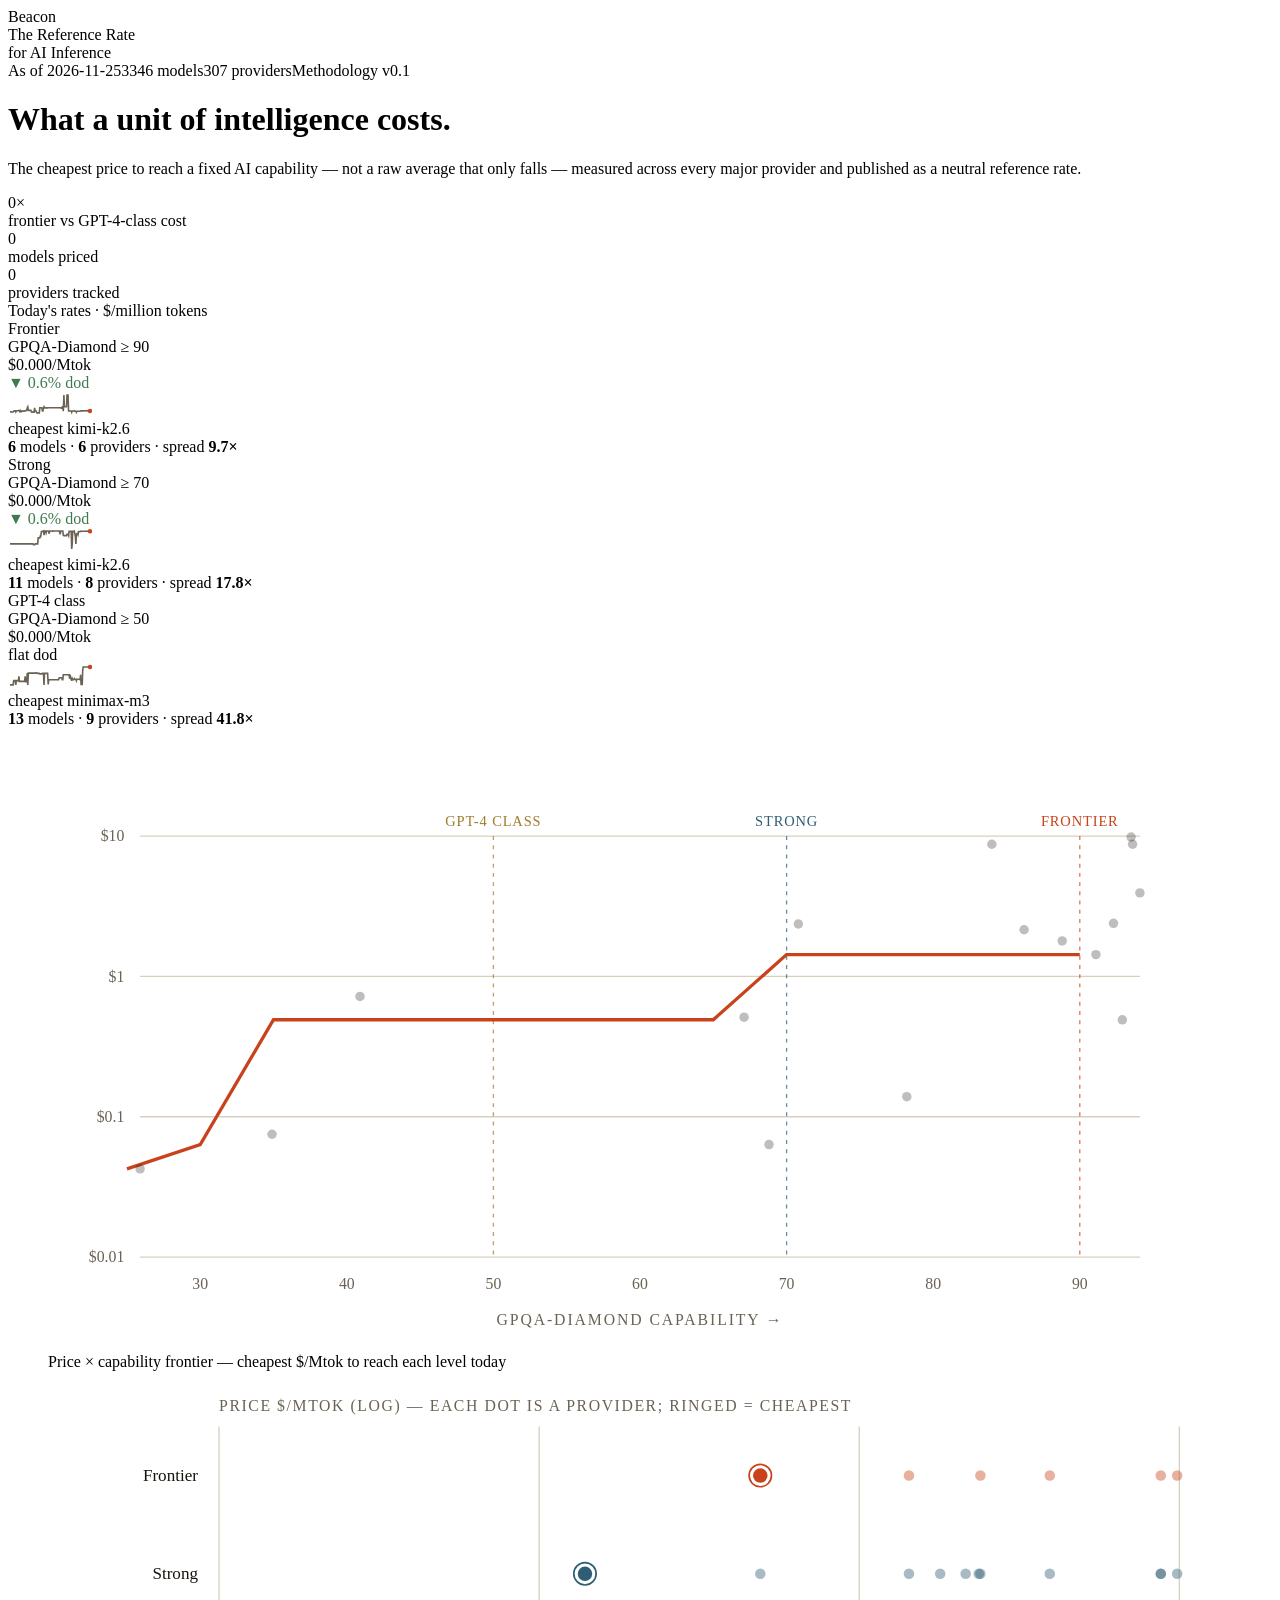
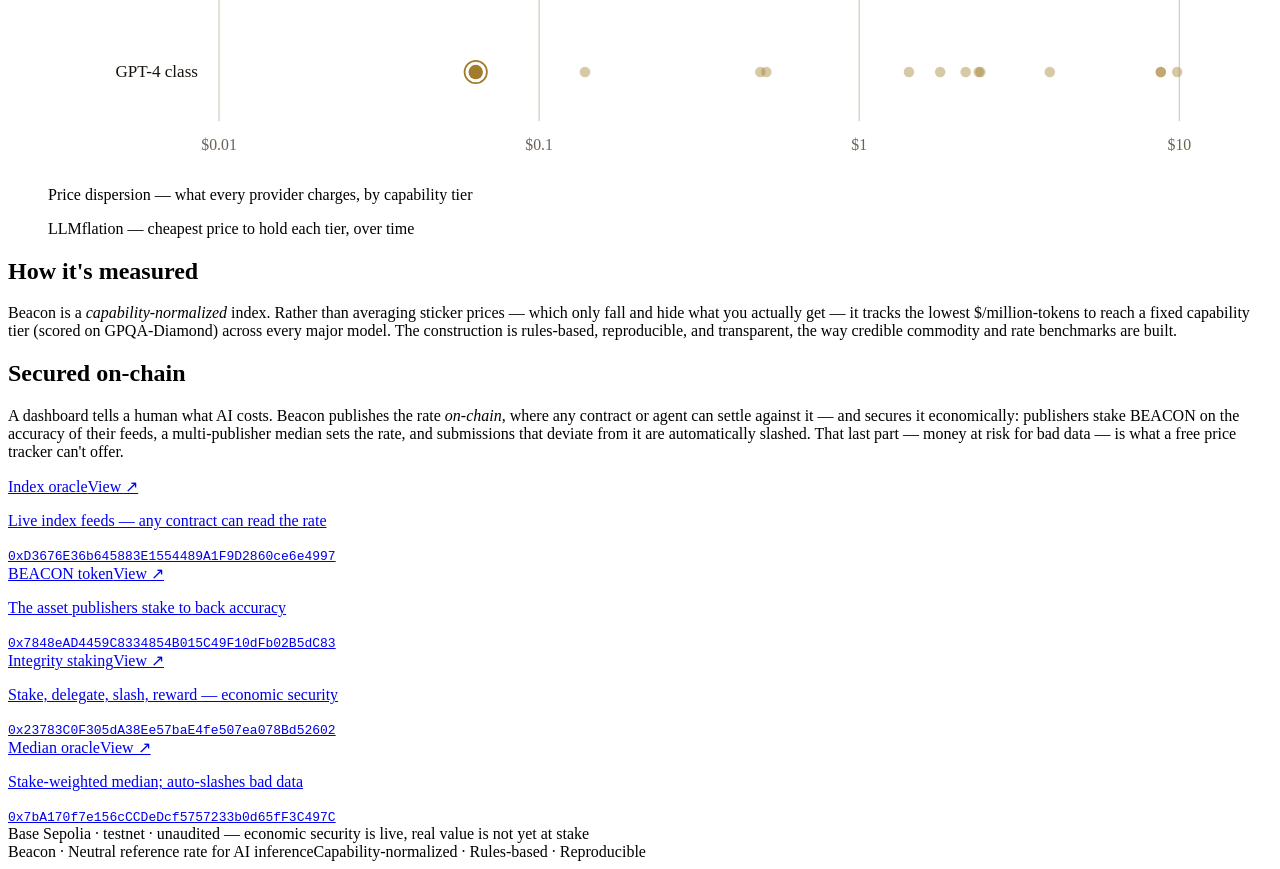
==== commit 1a71a274: "dashboard: 2026-11-25" ====
--- a/index.html
+++ b/index.html
@@ -1 +1 @@
-<!DOCTYPE html><html lang="en" class="__variable_d72f3e __variable_9cce52 __variable_67651d"><head><meta charSet="utf-8"/><meta name="viewport" content="width=device-width, initial-scale=1"/><link rel="preload" href="/beacon-index/_next/static/media/26d4368bf94c0ec4-s.p.woff2" as="font" crossorigin="" type="font/woff2"/><link rel="preload" href="/beacon-index/_next/static/media/98e207f02528a563-s.p.woff2" as="font" crossorigin="" type="font/woff2"/><link rel="preload" href="/beacon-index/_next/static/media/d3ebbfd689654d3a-s.p.woff2" as="font" crossorigin="" type="font/woff2"/><link rel="preload" href="/beacon-index/_next/static/media/db96af6b531dc71f-s.p.woff2" as="font" crossorigin="" type="font/woff2"/><link rel="preload" href="/beacon-index/_next/static/media/e6099e249fd938cc-s.p.woff2" as="font" crossorigin="" type="font/woff2"/><link rel="stylesheet" href="/beacon-index/_next/static/css/01a57510ec6f1f9e.css" data-precedence="next"/><link rel="stylesheet" href="/beacon-index/_next/static/css/d41494e08c044a99.css" data-precedence="next"/><link rel="preload" as="script" fetchPriority="low" href="/beacon-index/_next/static/chunks/webpack-0a54097ec1bbaedd.js"/><script src="/beacon-index/_next/static/chunks/fd9d1056-d20073893f28fa59.js" async=""></script><script src="/beacon-index/_next/static/chunks/117-8e3064e59cc566d4.js" async=""></script><script src="/beacon-index/_next/static/chunks/main-app-f4d6f3136e873070.js" async=""></script><script src="/beacon-index/_next/static/chunks/612-9df6e72e6574c11a.js" async=""></script><script src="/beacon-index/_next/static/chunks/app/page-e1f3075f2f78946a.js" async=""></script><title>Beacon — the reference rate for AI inference</title><meta name="description" content="What a unit of intelligence costs: a capability-normalized price reference rate across every major AI model — updated daily and published on-chain."/><meta property="og:title" content="Beacon — the reference rate for AI inference"/><meta property="og:description" content="What a unit of intelligence costs: a capability-normalized price reference rate across every major AI model — updated daily and published on-chain."/><meta property="og:url" content="https://zhijiewong.github.io/beacon-index/"/><meta property="og:site_name" content="Beacon"/><meta property="og:image" content="https://zhijiewong.github.io/beacon-index/og.png"/><meta property="og:image:width" content="1200"/><meta property="og:image:height" content="630"/><meta property="og:image:alt" content="Beacon — the reference rate for AI inference"/><meta property="og:type" content="website"/><meta name="twitter:card" content="summary_large_image"/><meta name="twitter:title" content="Beacon — the reference rate for AI inference"/><meta name="twitter:description" content="What a unit of intelligence costs: a capability-normalized price reference rate across every major AI model — updated daily and published on-chain."/><meta name="twitter:image" content="https://zhijiewong.github.io/beacon-index/og.png"/><link rel="icon" href="/beacon-index/icon.svg?f654634d08afa04b" type="image/svg+xml" sizes="any"/><meta name="next-size-adjust"/><script src="/beacon-index/_next/static/chunks/polyfills-42372ed130431b0a.js" noModule=""></script></head><body class="font-sans antialiased"><main class="max-w-[1040px] mx-auto px-5 sm:px-10 pt-12 sm:pt-16 pb-24"><header class="flex justify-between items-baseline gap-6 border-b-[1.5px] border-ink pb-4 flex-wrap rise"><div class="font-serif text-[clamp(40px,7vw,76px)] leading-[.9]">Beacon</div><div class="font-mono text-xs tracking-[.16em] uppercase text-soft text-right">The Reference Rate<br/>for AI Inference</div></header><div class="flex gap-5 flex-wrap font-mono text-xs tracking-[.12em] uppercase text-soft pt-3 rise" style="animation-delay:.06s"><span><span class="inline-block w-[7px] h-[7px] rounded-full bg-sig mr-1.5 live-dot"></span>As of <!-- -->2026-11-24</span><span>3308<!-- --> models</span><span>308<!-- --> providers</span><span>Methodology v<!-- -->0.1</span></div><h1 class="font-serif text-[clamp(34px,5.6vw,60px)] leading-[1.04] max-w-[18ch] mt-10 sm:mt-16 mb-3.5 rise" style="animation-delay:.1s">What a unit of intelligence costs.</h1><p class="max-w-[58ch] text-[#3a352b] text-[clamp(16px,2vw,18px)] mb-7 rise" style="animation-delay:.14s">The cheapest price to reach a fixed AI capability — not a raw average that only falls — measured across every major provider and published as a neutral reference rate.</p><div class="grid grid-cols-2 md:grid-cols-3 gap-px bg-hair border border-hair my-10 rise" style="animation-delay:.18s"><div class="bg-paper px-5 py-5"><div class="font-mono font-semibold text-[clamp(28px,4vw,40px)] tracking-tight tnum text-ink">0<!-- -->×</div><div class="font-mono text-[11px] tracking-[.12em] uppercase text-soft mt-1">frontier vs GPT-4-class cost</div></div><div class="bg-paper px-5 py-5"><div class="font-mono font-semibold text-[clamp(28px,4vw,40px)] tracking-tight tnum text-ink">0</div><div class="font-mono text-[11px] tracking-[.12em] uppercase text-soft mt-1">models priced</div></div><div class="bg-paper px-5 py-5"><div class="font-mono font-semibold text-[clamp(28px,4vw,40px)] tracking-tight tnum text-ink">0</div><div class="font-mono text-[11px] tracking-[.12em] uppercase text-soft mt-1">providers tracked</div></div></div><div class="font-mono text-xs tracking-[.18em] uppercase text-soft mt-2 mb-1.5 rise">Today&#x27;s rates · $/million tokens</div><section class="border-t-[1.5px] border-ink"><div class="group relative grid grid-cols-[1fr_auto] md:grid-cols-[1.2fr_1.3fr_.8fr_1.7fr] gap-x-[18px] gap-y-2 items-center px-2.5 py-5 border-b border-hair transition-colors hover:bg-paper2 rise" style="animation-delay:0.14s"><span class="absolute left-0 inset-y-0 w-[3px] bg-transparent group-hover:bg-sig transition-colors"></span><div><div class="font-serif text-[clamp(22px,3vw,30px)] leading-none">Frontier</div><div class="font-mono text-[11px] tracking-[.06em] uppercase text-soft mt-0.5">GPQA-Diamond<!-- --> ≥ <!-- -->90</div></div><div><div class="font-mono font-medium text-[clamp(26px,4vw,40px)] tracking-tight tnum">$<!-- -->0.000<span class="text-[.4em] text-soft">/Mtok</span></div><div class="font-mono text-xs mt-0.5 text-soft">flat dod</div></div><div class="hidden md:block"><svg viewBox="0 0 84 24" width="84" height="24" class="block"><polyline points="2.0,19.9 2.5,19.9 3.1,19.9 3.6,20.0 4.1,20.0 4.6,20.0 5.2,20.0 5.7,19.0 6.2,19.0 6.7,18.8 7.3,18.8 7.8,19.9 8.3,18.9 8.8,18.8 9.4,18.8 9.9,18.8 10.4,18.6 10.9,18.6 11.5,18.6 12.0,19.6 12.5,18.6 13.1,19.6 13.6,19.6 14.1,19.1 14.6,19.1 15.2,19.1 15.7,19.1 16.2,19.1 16.7,19.1 17.3,18.8 17.8,18.8 18.3,18.5 18.8,18.5 19.4,15.8 19.9,14.8 20.4,18.3 20.9,18.4 21.5,18.4 22.0,18.4 22.5,18.3 23.1,18.3 23.6,19.9 24.1,20.1 24.6,20.1 25.2,20.1 25.7,20.0 26.2,20.1 26.7,15.8 27.3,19.1 27.8,19.0 28.3,19.0 28.8,20.7 29.4,20.9 29.9,20.9 30.4,20.9 30.9,21.0 31.5,21.0 32.0,15.8 32.5,15.8 33.1,15.8 33.6,15.8 34.1,15.9 34.6,19.0 35.2,19.0 35.7,15.9 36.2,14.8 36.7,15.9 37.3,15.9 37.8,15.9 38.3,15.9 38.8,15.9 39.4,15.9 39.9,15.9 40.4,15.8 40.9,15.8 41.5,15.8 42.0,15.8 42.5,15.8 43.1,15.8 43.6,15.8 44.1,15.8 44.6,15.8 45.2,15.8 45.7,15.8 46.2,15.8 46.7,15.8 47.3,15.8 47.8,15.8 48.3,15.8 48.8,15.8 49.4,15.8 49.9,15.8 50.4,15.8 50.9,15.8 51.5,15.8 52.0,15.8 52.5,15.8 53.1,15.8 53.6,16.1 54.1,16.1 54.6,14.8 55.2,14.8 55.7,19.2 56.2,3.0 56.7,14.8 57.3,14.8 57.8,14.8 58.3,14.8 58.8,14.8 59.4,3.0 59.9,3.0 60.4,3.0 60.9,19.0 61.5,19.0 62.0,19.0 62.5,19.0 63.1,19.0 63.6,19.0 64.1,20.3 64.6,19.0 65.2,19.0 65.7,19.0 66.2,19.0 66.7,18.7 67.3,19.2 67.8,19.2 68.3,19.2 68.8,20.3 69.4,19.2 69.9,19.2 70.4,19.2 70.9,19.2 71.5,19.2 72.0,19.2 72.5,19.2 73.1,19.0 73.6,18.9 74.1,18.9 74.6,18.9 75.2,18.9 75.7,18.9 76.2,18.8 76.7,18.8 77.3,18.9 77.8,18.9 78.3,18.8 78.8,18.8 79.4,18.7 79.9,18.9 80.4,18.9 80.9,18.9 81.5,18.9 82.0,18.9" fill="none" stroke="#6A6354" stroke-width="1.6"></polyline><circle cx="82" cy="18.866107502685004" r="2.2" fill="#C8431B"></circle></svg></div><div class="font-mono text-[12.5px] text-soft text-left md:text-right leading-relaxed col-span-2 md:col-span-1">cheapest <span class="text-ink">kimi-k2.6</span><br/><b class="text-ink font-medium">6</b> models · <b class="text-ink font-medium">6</b> providers · spread <b class="text-ink font-medium">9.6×</b></div></div><div class="group relative grid grid-cols-[1fr_auto] md:grid-cols-[1.2fr_1.3fr_.8fr_1.7fr] gap-x-[18px] gap-y-2 items-center px-2.5 py-5 border-b border-hair transition-colors hover:bg-paper2 rise" style="animation-delay:0.21000000000000002s"><span class="absolute left-0 inset-y-0 w-[3px] bg-transparent group-hover:bg-sig transition-colors"></span><div><div class="font-serif text-[clamp(22px,3vw,30px)] leading-none">Strong</div><div class="font-mono text-[11px] tracking-[.06em] uppercase text-soft mt-0.5">GPQA-Diamond<!-- --> ≥ <!-- -->70</div></div><div><div class="font-mono font-medium text-[clamp(26px,4vw,40px)] tracking-tight tnum">$<!-- -->0.000<span class="text-[.4em] text-soft">/Mtok</span></div><div class="font-mono text-xs mt-0.5 text-soft">flat dod</div></div><div class="hidden md:block"><svg viewBox="0 0 84 24" width="84" height="24" class="block"><polyline points="2.0,15.9 2.5,15.9 3.1,15.9 3.6,15.9 4.1,15.9 4.6,15.9 5.2,15.9 5.7,15.9 6.2,15.9 6.7,15.9 7.3,15.9 7.8,15.9 8.3,15.9 8.8,15.9 9.4,15.9 9.9,15.9 10.4,15.9 10.9,15.9 11.5,15.9 12.0,15.9 12.5,15.9 13.1,15.9 13.6,15.9 14.1,15.9 14.6,15.9 15.2,15.9 15.7,15.9 16.2,15.9 16.7,15.9 17.3,15.9 17.8,15.9 18.3,15.9 18.8,15.9 19.4,15.9 19.9,15.9 20.4,15.9 20.9,15.9 21.5,15.9 22.0,15.9 22.5,15.9 23.1,15.9 23.6,15.9 24.1,15.9 24.6,15.9 25.2,15.9 25.7,16.8 26.2,16.8 26.7,16.8 27.3,15.9 27.8,15.9 28.3,15.9 28.8,15.9 29.4,15.9 29.9,15.9 30.4,9.9 30.9,9.9 31.5,9.9 32.0,9.9 32.5,8.0 33.1,8.2 33.6,3.5 34.1,3.5 34.6,3.4 35.2,3.4 35.7,3.0 36.2,7.2 36.7,3.0 37.3,3.0 37.8,3.0 38.3,4.9 38.8,3.0 39.4,3.0 39.9,3.0 40.4,3.0 40.9,3.9 41.5,5.7 42.0,3.0 42.5,3.0 43.1,3.0 43.6,3.0 44.1,3.0 44.6,3.0 45.2,3.3 45.7,3.0 46.2,3.0 46.7,3.0 47.3,3.0 47.8,3.0 48.3,3.0 48.8,3.0 49.4,3.0 49.9,3.0 50.4,3.0 50.9,3.0 51.5,3.0 52.0,4.5 52.5,6.3 53.1,3.0 53.6,3.0 54.1,3.0 54.6,3.0 55.2,3.0 55.7,7.2 56.2,7.6 56.7,7.6 57.3,7.6 57.8,7.6 58.3,7.6 58.8,7.6 59.4,6.2 59.9,6.2 60.4,6.2 60.9,7.6 61.5,3.4 62.0,3.4 62.5,3.4 63.1,3.4 63.6,3.4 64.1,21.0 64.6,15.9 65.2,3.4 65.7,3.4 66.2,3.4 66.7,3.1 67.3,5.5 67.8,8.6 68.3,15.9 68.8,6.6 69.4,5.5 69.9,5.5 70.4,6.7 70.9,3.6 71.5,3.6 72.0,3.6 72.5,3.6 73.1,3.3 73.6,3.2 74.1,3.2 74.6,3.2 75.2,3.2 75.7,3.2 76.2,3.2 76.7,3.2 77.3,3.2 77.8,3.2 78.3,3.2 78.8,3.2 79.4,3.1 79.9,3.2 80.4,3.2 80.9,3.2 81.5,3.2 82.0,3.2" fill="none" stroke="#6A6354" stroke-width="1.6"></polyline><circle cx="82" cy="3.2130393615582307" r="2.2" fill="#C8431B"></circle></svg></div><div class="font-mono text-[12.5px] text-soft text-left md:text-right leading-relaxed col-span-2 md:col-span-1">cheapest <span class="text-ink">kimi-k2.6</span><br/><b class="text-ink font-medium">11</b> models · <b class="text-ink font-medium">8</b> providers · spread <b class="text-ink font-medium">17.8×</b></div></div><div class="group relative grid grid-cols-[1fr_auto] md:grid-cols-[1.2fr_1.3fr_.8fr_1.7fr] gap-x-[18px] gap-y-2 items-center px-2.5 py-5 border-b border-hair transition-colors hover:bg-paper2 rise" style="animation-delay:0.28s"><span class="absolute left-0 inset-y-0 w-[3px] bg-transparent group-hover:bg-sig transition-colors"></span><div><div class="font-serif text-[clamp(22px,3vw,30px)] leading-none">GPT-4 class</div><div class="font-mono text-[11px] tracking-[.06em] uppercase text-soft mt-0.5">GPQA-Diamond<!-- --> ≥ <!-- -->50</div></div><div><div class="font-mono font-medium text-[clamp(26px,4vw,40px)] tracking-tight tnum">$<!-- -->0.000<span class="text-[.4em] text-soft">/Mtok</span></div><div class="font-mono text-xs mt-0.5 text-soft">flat dod</div></div><div class="hidden md:block"><svg viewBox="0 0 84 24" width="84" height="24" class="block"><polyline points="2.0,20.9 2.5,20.9 3.1,20.9 3.6,20.9 4.1,20.9 4.6,20.9 5.2,20.9 5.7,16.6 6.2,16.6 6.7,16.6 7.3,16.6 7.8,20.9 8.3,16.6 8.8,16.6 9.4,16.6 9.9,16.6 10.4,16.9 10.9,12.4 11.5,17.4 12.0,17.4 12.5,17.4 13.1,17.4 13.6,17.4 14.1,17.4 14.6,17.4 15.2,17.4 15.7,17.4 16.2,17.4 16.7,17.4 17.3,12.4 17.8,17.7 18.3,17.7 18.8,17.7 19.4,9.1 19.9,21.0 20.4,9.1 20.9,9.1 21.5,9.1 22.0,9.1 22.5,9.1 23.1,9.1 23.6,9.1 24.1,9.1 24.6,9.1 25.2,9.1 25.7,9.1 26.2,9.1 26.7,9.1 27.3,9.1 27.8,9.1 28.3,8.8 28.8,8.8 29.4,9.4 29.9,9.4 30.4,9.4 30.9,9.4 31.5,9.4 32.0,9.9 32.5,9.9 33.1,9.9 33.6,9.9 34.1,9.9 34.6,9.4 35.2,9.4 35.7,9.4 36.2,21.0 36.7,9.4 37.3,9.4 37.8,9.4 38.3,9.4 38.8,9.4 39.4,9.4 39.9,9.4 40.4,20.4 40.9,15.7 41.5,15.7 42.0,15.7 42.5,15.7 43.1,15.7 43.6,15.7 44.1,15.7 44.6,15.7 45.2,15.7 45.7,15.7 46.2,15.7 46.7,15.7 47.3,15.7 47.8,15.7 48.3,15.7 48.8,15.7 49.4,15.7 49.9,15.7 50.4,15.7 50.9,15.7 51.5,13.7 52.0,13.7 52.5,13.7 53.1,13.7 53.6,13.7 54.1,13.7 54.6,15.8 55.2,15.8 55.7,10.7 56.2,10.7 56.7,10.7 57.3,10.7 57.8,10.7 58.3,10.7 58.8,10.7 59.4,10.7 59.9,10.7 60.4,10.7 60.9,10.7 61.5,10.7 62.0,14.6 62.5,10.7 63.1,14.6 63.6,14.6 64.1,16.7 64.6,14.6 65.2,15.8 65.7,15.8 66.2,15.8 66.7,14.6 67.3,15.2 67.8,15.2 68.3,15.2 68.8,16.7 69.4,15.2 69.9,15.2 70.4,15.2 70.9,15.2 71.5,15.2 72.0,15.2 72.5,15.8 73.1,10.7 73.6,20.5 74.1,20.5 74.6,20.5 75.2,6.4 75.7,3.0 76.2,3.0 76.7,3.0 77.3,3.0 77.8,3.0 78.3,3.0 78.8,3.0 79.4,3.0 79.9,3.0 80.4,3.0 80.9,3.0 81.5,3.0 82.0,3.0" fill="none" stroke="#6A6354" stroke-width="1.6"></polyline><circle cx="82" cy="3" r="2.2" fill="#C8431B"></circle></svg></div><div class="font-mono text-[12.5px] text-soft text-left md:text-right leading-relaxed col-span-2 md:col-span-1">cheapest <span class="text-ink">minimax-m3</span><br/><b class="text-ink font-medium">14</b> models · <b class="text-ink font-medium">10</b> providers · spread <b class="text-ink font-medium">32.8×</b></div></div></section><figure class="my-10 p-[18px] pb-2 bg-paper2 border border-hair rise" style="animation-delay:.1s"><svg viewBox="0 0 900 460" class="block w-full h-auto" font-family="var(--font-mono), monospace"><g><line x1="70" y1="390" x2="830" y2="390" stroke="#D7D0BF"></line><text x="58" y="394" fill="#6A6354" font-size="12" text-anchor="end">$<!-- -->0.01</text></g><g><line x1="70" y1="283.33333333333337" x2="830" y2="283.33333333333337" stroke="#D7D0BF"></line><text x="58" y="287.33333333333337" fill="#6A6354" font-size="12" text-anchor="end">$<!-- -->0.1</text></g><g><line x1="70" y1="176.66666666666669" x2="830" y2="176.66666666666669" stroke="#D7D0BF"></line><text x="58" y="180.66666666666669" fill="#6A6354" font-size="12" text-anchor="end">$<!-- -->1</text></g><g><line x1="70" y1="70" x2="830" y2="70" stroke="#D7D0BF"></line><text x="58" y="74" fill="#6A6354" font-size="12" text-anchor="end">$<!-- -->10</text></g><text x="115.68914956011733" y="414" fill="#6A6354" font-size="12" text-anchor="middle">30</text><text x="227.12609970674492" y="414" fill="#6A6354" font-size="12" text-anchor="middle">40</text><text x="338.5630498533725" y="414" fill="#6A6354" font-size="12" text-anchor="middle">50</text><text x="450.00000000000006" y="414" fill="#6A6354" font-size="12" text-anchor="middle">60</text><text x="561.4369501466276" y="414" fill="#6A6354" font-size="12" text-anchor="middle">70</text><text x="672.8739002932552" y="414" fill="#6A6354" font-size="12" text-anchor="middle">80</text><text x="784.3108504398828" y="414" fill="#6A6354" font-size="12" text-anchor="middle">90</text><g><line x1="784.3108504398828" y1="70" x2="784.3108504398828" y2="390" stroke="#C8431B" stroke-dasharray="3 4" opacity="0.7"></line><text x="784.3108504398828" y="62" fill="#C8431B" font-size="11" text-anchor="middle" letter-spacing="0.06em">FRONTIER</text></g><g><line x1="561.4369501466276" y1="70" x2="561.4369501466276" y2="390" stroke="#2F5D74" stroke-dasharray="3 4" opacity="0.7"></line><text x="561.4369501466276" y="62" fill="#2F5D74" font-size="11" text-anchor="middle" letter-spacing="0.06em">STRONG</text></g><g><line x1="338.5630498533725" y1="70" x2="338.5630498533725" y2="390" stroke="#A07C2C" stroke-dasharray="3 4" opacity="0.7"></line><text x="338.5630498533725" y="62" fill="#A07C2C" font-size="11" text-anchor="middle" letter-spacing="0.06em">GPT-4 CLASS</text></g><path d="M60.0 309.6 L115.7 303.6 L171.4 209.6 L227.1 209.6 L282.8 209.6 L338.6 209.6 L394.3 209.6 L450.0 209.6 L505.7 209.6 L561.4 159.8 L617.2 159.8 L672.9 159.8 L728.6 159.8 L784.3 159.8" fill="none" stroke="#C8431B" stroke-width="2.5"></path><circle cx="717.4486803519062" cy="76.18580767761995" r="3.6" fill="#18140D" opacity="0.28"></circle><circle cx="824.4281524926686" cy="76.18580767761995" r="3.6" fill="#18140D" opacity="0.28"></circle><circle cx="570.3519061583579" cy="136.84033950066126" r="3.6" fill="#18140D" opacity="0.28"></circle><circle cx="770.9384164222876" cy="149.69567669547803" r="3.6" fill="#18140D" opacity="0.28"></circle><circle cx="830" cy="113.17647287491656" r="3.6" fill="#18140D" opacity="0.28"></circle><circle cx="170.29325513196483" cy="296.66013190488536" r="3.6" fill="#18140D" opacity="0.28"></circle><circle cx="237.15542521994138" cy="191.88453371399802" r="3.6" fill="#18140D" opacity="0.28"></circle><circle cx="70" cy="309.6402804114574" r="3.6" fill="#18140D" opacity="0.28"></circle><circle cx="529.1202346041056" cy="207.6326538957022" r="3.6" fill="#18140D" opacity="0.28"></circle><circle cx="816.6275659824048" cy="209.6415671176487" r="3.6" fill="#18140D" opacity="0.28"></circle><circle cx="436.62756598240475" cy="182.58851497064867" r="3.6" fill="#18140D" opacity="0.28"></circle><circle cx="796.5689149560118" cy="159.8450928058784" r="3.6" fill="#18140D" opacity="0.28"></circle><circle cx="823.3137829912024" cy="70.72953861656589" r="3.6" fill="#18140D" opacity="0.28"></circle><circle cx="652.8152492668623" cy="258.6704375506559" r="3.6" fill="#18140D" opacity="0.28"></circle><circle cx="548.0645161290323" cy="303.5572740157868" r="3.6" fill="#18140D" opacity="0.28"></circle><circle cx="809.9413489736072" cy="136.30422389886533" r="3.6" fill="#18140D" opacity="0.28"></circle><circle cx="741.9648093841644" cy="141.20656427566874" r="3.6" fill="#18140D" opacity="0.28"></circle><text x="450" y="442" fill="#6A6354" font-size="12" text-anchor="middle" letter-spacing="0.12em">GPQA-DIAMOND<!-- --> CAPABILITY →</text></svg><figcaption class="font-mono text-xs tracking-[.1em] uppercase text-soft pt-2.5 px-1">Price × capability frontier — cheapest $/Mtok to reach each level today</figcaption></figure><figure class="my-10 p-[18px] pb-2 bg-paper2 border border-hair rise" style="animation-delay:.1s"><svg viewBox="0 0 900 300" class="block w-full h-auto" font-family="var(--font-mono), monospace"><text x="130" y="18" fill="#6A6354" font-size="12" letter-spacing="0.1em">PRICE $/MTOK (LOG) — EACH DOT IS A PROVIDER; RINGED = CHEAPEST</text><g><line x1="130" y1="30" x2="130" y2="254" stroke="#D7D0BF"></line><text x="130" y="276" fill="#6A6354" font-size="12" text-anchor="middle">$<!-- -->0.01</text></g><g><line x1="373.3333333333333" y1="30" x2="373.3333333333333" y2="254" stroke="#D7D0BF"></line><text x="373.3333333333333" y="276" fill="#6A6354" font-size="12" text-anchor="middle">$<!-- -->0.1</text></g><g><line x1="616.6666666666666" y1="30" x2="616.6666666666666" y2="254" stroke="#D7D0BF"></line><text x="616.6666666666666" y="276" fill="#6A6354" font-size="12" text-anchor="middle">$<!-- -->1</text></g><g><line x1="860" y1="30" x2="860" y2="254" stroke="#D7D0BF"></line><text x="860" y="276" fill="#6A6354" font-size="12" text-anchor="middle">$<!-- -->10</text></g><g><text x="114" y="71.33333333333334" fill="#18140D" font-size="13" text-anchor="end" font-family="var(--font-sans), sans-serif">Frontier</text><g><circle cx="541.4426750128639" cy="67.33333333333334" r="5.5" fill="#C8431B" opacity="1"></circle><circle cx="541.4426750128639" cy="67.33333333333334" r="8.5" fill="none" stroke="#C8431B" stroke-width="1.3"></circle></g><g><circle cx="655.0408820365899" cy="67.33333333333334" r="4" fill="#C8431B" opacity="0.42"></circle></g><g><circle cx="708.7434892307134" cy="67.33333333333334" r="4" fill="#C8431B" opacity="0.42"></circle></g><g><circle cx="761.5036712540966" cy="67.33333333333334" r="4" fill="#C8431B" opacity="0.42"></circle></g><g><circle cx="845.8886262354295" cy="67.33333333333334" r="4" fill="#C8431B" opacity="0.42"></circle></g><g><circle cx="858.3357400309591" cy="67.33333333333334" r="4" fill="#C8431B" opacity="0.42"></circle></g></g><g><text x="114" y="146" fill="#18140D" font-size="13" text-anchor="end" font-family="var(--font-sans), sans-serif">Strong</text><g><circle cx="429.59556433756626" cy="142" r="5.5" fill="#2F5D74" opacity="1"></circle><circle cx="429.59556433756626" cy="142" r="8.5" fill="none" stroke="#2F5D74" stroke-width="1.3"></circle></g><g><circle cx="541.4426750128639" cy="142" r="4" fill="#2F5D74" opacity="0.42"></circle></g><g><circle cx="655.0408820365899" cy="142" r="4" fill="#2F5D74" opacity="0.42"></circle></g><g><circle cx="678.1942375384407" cy="142" r="4" fill="#2F5D74" opacity="0.42"></circle></g><g><circle cx="697.5600252461306" cy="142" r="4" fill="#2F5D74" opacity="0.42"></circle></g><g><circle cx="707.5204755141165" cy="142" r="4" fill="#2F5D74" opacity="0.42"></circle></g><g><circle cx="708.7434892307134" cy="142" r="4" fill="#2F5D74" opacity="0.42"></circle></g><g><circle cx="761.5036712540966" cy="142" r="4" fill="#2F5D74" opacity="0.42"></circle></g><g><circle cx="845.8886262354295" cy="142" r="4" fill="#2F5D74" opacity="0.42"></circle></g><g><circle cx="845.8886262354295" cy="142" r="4" fill="#2F5D74" opacity="0.42"></circle></g><g><circle cx="858.3357400309591" cy="142" r="4" fill="#2F5D74" opacity="0.42"></circle></g></g><g><text x="114" y="220.66666666666669" fill="#18140D" font-size="13" text-anchor="end" font-family="var(--font-sans), sans-serif">GPT-4 class</text><g><circle cx="327.1974686514864" cy="216.66666666666669" r="5.5" fill="#A07C2C" opacity="1"></circle><circle cx="327.1974686514864" cy="216.66666666666669" r="8.5" fill="none" stroke="#A07C2C" stroke-width="1.3"></circle></g><g><circle cx="429.59556433756626" cy="216.66666666666669" r="4" fill="#A07C2C" opacity="0.42"></circle></g><g><circle cx="541.4426750128639" cy="216.66666666666669" r="4" fill="#A07C2C" opacity="0.42"></circle></g><g><circle cx="546.0255083004295" cy="216.66666666666669" r="4" fill="#A07C2C" opacity="0.42"></circle></g><g><circle cx="603.1574502232077" cy="216.66666666666669" r="4" fill="#A07C2C" opacity="0.42"></circle></g><g><circle cx="655.0408820365899" cy="216.66666666666669" r="4" fill="#A07C2C" opacity="0.42"></circle></g><g><circle cx="678.1942375384407" cy="216.66666666666669" r="4" fill="#A07C2C" opacity="0.42"></circle></g><g><circle cx="697.5600252461306" cy="216.66666666666669" r="4" fill="#A07C2C" opacity="0.42"></circle></g><g><circle cx="707.5204755141165" cy="216.66666666666669" r="4" fill="#A07C2C" opacity="0.42"></circle></g><g><circle cx="708.7434892307134" cy="216.66666666666669" r="4" fill="#A07C2C" opacity="0.42"></circle></g><g><circle cx="761.5036712540966" cy="216.66666666666669" r="4" fill="#A07C2C" opacity="0.42"></circle></g><g><circle cx="845.8886262354295" cy="216.66666666666669" r="4" fill="#A07C2C" opacity="0.42"></circle></g><g><circle cx="845.8886262354295" cy="216.66666666666669" r="4" fill="#A07C2C" opacity="0.42"></circle></g><g><circle cx="858.3357400309591" cy="216.66666666666669" r="4" fill="#A07C2C" opacity="0.42"></circle></g></g></svg><figcaption class="font-mono text-xs tracking-[.1em] uppercase text-soft pt-2.5 px-1">Price dispersion — what every provider charges, by capability tier</figcaption></figure><figure class="my-10 p-[18px] pb-2 bg-paper2 border border-hair rise" style="animation-delay:.1s"><div class="w-full h-72 mt-2"><div class="recharts-responsive-container h-full w-full" style="width:100%;height:100%;min-width:0"></div></div><figcaption class="font-mono text-xs tracking-[.1em] uppercase text-soft pt-2.5 px-1">LLMflation — cheapest price to hold each tier, over time</figcaption></figure><h2 class="font-serif text-[clamp(26px,3.4vw,34px)] mt-16 mb-3 rise">How it&#x27;s measured</h2><p class="max-w-[62ch] text-[#33302a] rise">Beacon is a <em>capability-normalized</em> index. Rather than averaging sticker prices — which only fall and hide what you actually get — it tracks the lowest $/million-tokens to reach a fixed capability tier (scored on <!-- -->GPQA-Diamond<!-- -->) across every major model. The construction is rules-based, reproducible, and transparent, the way credible commodity and rate benchmarks are built.</p><h2 class="font-serif text-[clamp(26px,3.4vw,34px)] mt-16 mb-3 rise">Secured on-chain</h2><p class="max-w-[62ch] text-[#33302a] mb-6 rise">A dashboard tells a human what AI costs. Beacon publishes the rate <em>on-chain</em>, where any contract or agent can settle against it — and secures it economically: publishers stake <!-- --> <span class="font-mono text-[.92em]">BEACON</span> on the accuracy of their feeds, a multi-publisher median sets the rate, and submissions that deviate from it are automatically slashed. That last part — money at risk for bad data — is what a free price tracker can&#x27;t offer.</p><div class="grid sm:grid-cols-2 gap-3 rise" style="animation-delay:.06s"><a href="https://sepolia.basescan.org/address/0xD3676E36b645883E1554489A1F9D2860ce6e4997" target="_blank" rel="noopener noreferrer" class="group block p-4 bg-paper2 border border-hair hover:border-ink transition-colors"><div class="flex items-baseline justify-between gap-3"><span class="font-serif text-[19px] leading-tight">Index oracle</span><span class="font-mono text-[10px] tracking-[.12em] uppercase text-soft group-hover:text-sig">View ↗</span></div><p class="text-sm text-[#4a4536] mt-1 mb-2">Live index feeds — any contract can read the rate</p><code class="font-mono text-xs text-soft break-all group-hover:text-ink">0xD3676E36b645883E1554489A1F9D2860ce6e4997</code></a><a href="https://sepolia.basescan.org/address/0x7848eAD4459C8334854B015C49F10dFb02B5dC83" target="_blank" rel="noopener noreferrer" class="group block p-4 bg-paper2 border border-hair hover:border-ink transition-colors"><div class="flex items-baseline justify-between gap-3"><span class="font-serif text-[19px] leading-tight">BEACON token</span><span class="font-mono text-[10px] tracking-[.12em] uppercase text-soft group-hover:text-sig">View ↗</span></div><p class="text-sm text-[#4a4536] mt-1 mb-2">The asset publishers stake to back accuracy</p><code class="font-mono text-xs text-soft break-all group-hover:text-ink">0x7848eAD4459C8334854B015C49F10dFb02B5dC83</code></a><a href="https://sepolia.basescan.org/address/0x23783C0F305dA38Ee57baE4fe507ea078Bd52602" target="_blank" rel="noopener noreferrer" class="group block p-4 bg-paper2 border border-hair hover:border-ink transition-colors"><div class="flex items-baseline justify-between gap-3"><span class="font-serif text-[19px] leading-tight">Integrity staking</span><span class="font-mono text-[10px] tracking-[.12em] uppercase text-soft group-hover:text-sig">View ↗</span></div><p class="text-sm text-[#4a4536] mt-1 mb-2">Stake, delegate, slash, reward — economic security</p><code class="font-mono text-xs text-soft break-all group-hover:text-ink">0x23783C0F305dA38Ee57baE4fe507ea078Bd52602</code></a><a href="https://sepolia.basescan.org/address/0x7bA170f7e156cCCDeDcf5757233b0d65fF3C497C" target="_blank" rel="noopener noreferrer" class="group block p-4 bg-paper2 border border-hair hover:border-ink transition-colors"><div class="flex items-baseline justify-between gap-3"><span class="font-serif text-[19px] leading-tight">Median oracle</span><span class="font-mono text-[10px] tracking-[.12em] uppercase text-soft group-hover:text-sig">View ↗</span></div><p class="text-sm text-[#4a4536] mt-1 mb-2">Stake-weighted median; auto-slashes bad data</p><code class="font-mono text-xs text-soft break-all group-hover:text-ink">0x7bA170f7e156cCCDeDcf5757233b0d65fF3C497C</code></a></div><div class="font-mono text-xs tracking-[.12em] uppercase text-soft mt-3 rise">Base Sepolia<!-- --> · testnet · unaudited — economic security is live, real value is not yet at stake</div><footer class="mt-16 border-t border-hair pt-4 font-mono text-xs tracking-[.08em] uppercase text-soft flex justify-between gap-4 flex-wrap"><span>Beacon · Neutral reference rate for AI inference</span><span>Capability-normalized · Rules-based · Reproducible</span></footer></main><script src="/beacon-index/_next/static/chunks/webpack-0a54097ec1bbaedd.js" async=""></script><script>(self.__next_f=self.__next_f||[]).push([0]);self.__next_f.push([2,null])</script><script>self.__next_f.push([1,"1:HL[\"/beacon-index/_next/static/media/26d4368bf94c0ec4-s.p.woff2\",\"font\",{\"crossOrigin\":\"\",\"type\":\"font/woff2\"}]\n2:HL[\"/beacon-index/_next/static/media/98e207f02528a563-s.p.woff2\",\"font\",{\"crossOrigin\":\"\",\"type\":\"font/woff2\"}]\n3:HL[\"/beacon-index/_next/static/media/d3ebbfd689654d3a-s.p.woff2\",\"font\",{\"crossOrigin\":\"\",\"type\":\"font/woff2\"}]\n4:HL[\"/beacon-index/_next/static/media/db96af6b531dc71f-s.p.woff2\",\"font\",{\"crossOrigin\":\"\",\"type\":\"font/woff2\"}]\n5:HL[\"/beacon-index/_next/static/media/e6099e249fd938cc-s.p.woff2\",\"font\",{\"crossOrigin\":\"\",\"type\":\"font/woff2\"}]\n6:HL[\"/beacon-index/_next/static/css/01a57510ec6f1f9e.css\",\"style\"]\n7:HL[\"/beacon-index/_next/static/css/d41494e08c044a99.css\",\"style\"]\n"])</script><script>self.__next_f.push([1,"8:I[2846,[],\"\"]\na:I[900,[\"612\",\"static/chunks/612-9df6e72e6574c11a.js\",\"931\",\"static/chunks/app/page-e1f3075f2f78946a.js\"],\"default\"]\ne:I[9176,[\"612\",\"static/chunks/612-9df6e72e6574c11a.js\",\"931\",\"static/chunks/app/page-e1f3075f2f78946a.js\"],\"default\"]\nf:I[4707,[],\"\"]\n10:I[6423,[],\"\"]\n12:I[1060,[],\"\"]\nb:T5e5,2.0,19.9 2.5,19.9 3.1,19.9 3.6,20.0 4.1,20.0 4.6,20.0 5.2,20.0 5.7,19.0 6.2,19.0 6.7,18.8 7.3,18.8 7.8,19.9 8.3,18.9 8.8,18.8 9.4,18.8 9.9,18.8 10.4,18.6 10.9,18.6 11.5,18.6 12.0,19.6 12.5,18.6 13.1,19.6 13.6,19.6 14.1,19.1 14.6,19.1 15.2,19.1 15.7,19.1 16.2,19.1 16.7,19.1 17.3,18.8 17.8,18.8 18.3,18.5 18.8,18.5 19.4,15.8 19.9,14.8 20.4,18.3 20.9,18.4 21.5,18.4 22.0,18.4 22.5,18.3 23.1,18.3 23.6,19.9 24.1,20.1 24.6,20.1 25.2,20.1 25.7,20.0 26.2,20.1 26.7,15.8 27.3,19.1 27.8,19.0 28.3,19.0 28.8,20.7 29.4,20.9 29.9,20.9 30.4,20.9 30.9,21.0 31.5,21.0 32.0,15.8 32.5,15.8 33.1,15.8 33.6,15.8 34.1,15.9 34.6,19.0 35.2,19.0 35.7,15.9 36.2,14.8 36.7,15.9 37.3,15.9 37.8,15.9 38.3,15.9 38.8,15.9 39.4,15.9 39.9,15.9 40.4,15.8 40.9,15.8 41.5,15.8 42.0,15.8 42.5,15.8 43.1,15.8 43.6,15.8 44.1,15.8 44.6,15.8 45.2,15.8 45.7,15.8 46.2,15.8 46.7,15.8 47.3,15.8 47.8,15.8 48.3,15.8 48.8,15.8 49.4,15.8 49.9,15.8 50.4,15.8 50.9,15.8 51.5,15.8 52.0,15.8 52.5,15.8 53.1,15.8 53.6,16.1 54.1,16.1 54.6,14.8 55.2,14.8 55.7,19.2 56.2,3.0 56.7,14.8 57.3,14.8 57.8,14.8 58.3,14.8 58.8,14.8 59.4,3.0 59.9,3.0 60.4,3.0 60.9,19.0 61.5,19.0 62.0,19.0 62.5,19.0 63.1,19.0 63.6,19.0 64.1,20.3 64.6,19.0 65.2,19.0 65.7,19.0 66.2,19.0 66.7,18.7 67.3,19.2 67.8,19.2 68.3,19.2 68.8,20.3 69.4,19.2 69.9,19.2 70.4,19.2 70.9,19.2 71.5,19.2 72.0,19.2 72.5,19.2 73.1,19.0 73.6,18.9 74.1,18.9 74.6,18.9 75.2,18.9 75.7,18.9 76.2,18.8 76.7,18.8 77.3,18.9 77.8,18.9 78.3,18.8 78.8,18.8 79.4,18.7 79.9,18.9 80.4,18.9 80.9,18.9 81.5,18.9 82.0,18.9c:T589,2.0,15.9 2.5,15.9 3.1,15.9 3.6,15.9 4.1,15.9 4.6,15.9 5.2,15.9 5.7,15.9 6.2,15.9 6.7,15.9 7.3,15.9 7.8,15.9 8.3,15.9 8.8,15.9 9.4,15.9 9.9,15.9 10.4,15.9 10.9,15.9 11.5,15.9 12.0,15.9 12.5,15.9 13.1,15.9 13.6,15.9 14.1,15."])</script><script>self.__next_f.push([1,"9 14.6,15.9 15.2,15.9 15.7,15.9 16.2,15.9 16.7,15.9 17.3,15.9 17.8,15.9 18.3,15.9 18.8,15.9 19.4,15.9 19.9,15.9 20.4,15.9 20.9,15.9 21.5,15.9 22.0,15.9 22.5,15.9 23.1,15.9 23.6,15.9 24.1,15.9 24.6,15.9 25.2,15.9 25.7,16.8 26.2,16.8 26.7,16.8 27.3,15.9 27.8,15.9 28.3,15.9 28.8,15.9 29.4,15.9 29.9,15.9 30.4,9.9 30.9,9.9 31.5,9.9 32.0,9.9 32.5,8.0 33.1,8.2 33.6,3.5 34.1,3.5 34.6,3.4 35.2,3.4 35.7,3.0 36.2,7.2 36.7,3.0 37.3,3.0 37.8,3.0 38.3,4.9 38.8,3.0 39.4,3.0 39.9,3.0 40.4,3.0 40.9,3.9 41.5,5.7 42.0,3.0 42.5,3.0 43.1,3.0 43.6,3.0 44.1,3.0 44.6,3.0 45.2,3.3 45.7,3.0 46.2,3.0 46.7,3.0 47.3,3.0 47.8,3.0 48.3,3.0 48.8,3.0 49.4,3.0 49.9,3.0 50.4,3.0 50.9,3.0 51.5,3.0 52.0,4.5 52.5,6.3 53.1,3.0 53.6,3.0 54.1,3.0 54.6,3.0 55.2,3.0 55.7,7.2 56.2,7.6 56.7,7.6 57.3,7.6 57.8,7.6 58.3,7.6 58.8,7.6 59.4,6.2 59.9,6.2 60.4,6.2 60.9,7.6 61.5,3.4 62.0,3.4 62.5,3.4 63.1,3.4 63.6,3.4 64.1,21.0 64.6,15.9 65.2,3.4 65.7,3.4 66.2,3.4 66.7,3.1 67.3,5.5 67.8,8.6 68.3,15.9 68.8,6.6 69.4,5.5 69.9,5.5 70.4,6.7 70.9,3.6 71.5,3.6 72.0,3.6 72.5,3.6 73.1,3.3 73.6,3.2 74.1,3.2 74.6,3.2 75.2,3.2 75.7,3.2 76.2,3.2 76.7,3.2 77.3,3.2 77.8,3.2 78.3,3.2 78.8,3.2 79.4,3.1 79.9,3.2 80.4,3.2 80.9,3.2 81.5,3.2 82.0,3.2d:T5b5,2.0,20.9 2.5,20.9 3.1,20.9 3.6,20.9 4.1,20.9 4.6,20.9 5.2,20.9 5.7,16.6 6.2,16.6 6.7,16.6 7.3,16.6 7.8,20.9 8.3,16.6 8.8,16.6 9.4,16.6 9.9,16.6 10.4,16.9 10.9,12.4 11.5,17.4 12.0,17.4 12.5,17.4 13.1,17.4 13.6,17.4 14.1,17.4 14.6,17.4 15.2,17.4 15.7,17.4 16.2,17.4 16.7,17.4 17.3,12.4 17.8,17.7 18.3,17.7 18.8,17.7 19.4,9.1 19.9,21.0 20.4,9.1 20.9,9.1 21.5,9.1 22.0,9.1 22.5,9.1 23.1,9.1 23.6,9.1 24.1,9.1 24.6,9.1 25.2,9.1 25.7,9.1 26.2,9.1 26.7,9.1 27.3,9.1 27.8,9.1 28.3,8.8 28.8,8.8 29.4,9.4 29.9,9.4 30.4,9.4 30.9,9.4 31.5,9.4 32.0,9.9 32.5,9.9 33.1,9.9 33.6,9.9 34.1,9.9 34.6,9.4 35.2,9.4 35.7,9.4 36.2,21.0 36.7,9.4 37.3,9.4 37.8,9.4 38.3,9.4 38.8,9.4 39.4,9.4 39.9,9.4 40.4,20.4 40.9,15.7 41.5,15.7 42.0,15.7 42.5,15.7 43.1,15.7 43.6,15.7 44.1,15.7 44.6,15.7 45.2,15.7 45.7,15.7 46.2,15.7 46.7,15.7 47.3,15.7 47.8,15.7 48.3,15.7 48.8,15.7 "])</script><script>self.__next_f.push([1,"49.4,15.7 49.9,15.7 50.4,15.7 50.9,15.7 51.5,13.7 52.0,13.7 52.5,13.7 53.1,13.7 53.6,13.7 54.1,13.7 54.6,15.8 55.2,15.8 55.7,10.7 56.2,10.7 56.7,10.7 57.3,10.7 57.8,10.7 58.3,10.7 58.8,10.7 59.4,10.7 59.9,10.7 60.4,10.7 60.9,10.7 61.5,10.7 62.0,14.6 62.5,10.7 63.1,14.6 63.6,14.6 64.1,16.7 64.6,14.6 65.2,15.8 65.7,15.8 66.2,15.8 66.7,14.6 67.3,15.2 67.8,15.2 68.3,15.2 68.8,16.7 69.4,15.2 69.9,15.2 70.4,15.2 70.9,15.2 71.5,15.2 72.0,15.2 72.5,15.8 73.1,10.7 73.6,20.5 74.1,20.5 74.6,20.5 75.2,6.4 75.7,3.0 76.2,3.0 76.7,3.0 77.3,3.0 77.8,3.0 78.3,3.0 78.8,3.0 79.4,3.0 79.9,3.0 80.4,3.0 80.9,3.0 81.5,3.0 82.0,3.013:[]\n"])</script><script>self.__next_f.push([1,"0:[\"$\",\"$L8\",null,{\"buildId\":\"qFPNDoMewXvRqzMNB-xiW\",\"assetPrefix\":\"/beacon-index\",\"urlParts\":[\"\",\"\"],\"initialTree\":[\"\",{\"children\":[\"__PAGE__\",{}]},\"$undefined\",\"$undefined\",true],\"initialSeedData\":[\"\",{\"children\":[\"__PAGE__\",{},[[\"$L9\",[\"$\",\"main\",null,{\"className\":\"max-w-[1040px] mx-auto px-5 sm:px-10 pt-12 sm:pt-16 pb-24\",\"children\":[[\"$\",\"header\",null,{\"className\":\"flex justify-between items-baseline gap-6 border-b-[1.5px] border-ink pb-4 flex-wrap rise\",\"children\":[[\"$\",\"div\",null,{\"className\":\"font-serif text-[clamp(40px,7vw,76px)] leading-[.9]\",\"children\":\"Beacon\"}],[\"$\",\"div\",null,{\"className\":\"font-mono text-xs tracking-[.16em] uppercase text-soft text-right\",\"children\":[\"The Reference Rate\",[\"$\",\"br\",null,{}],\"for AI Inference\"]}]]}],[\"$\",\"div\",null,{\"className\":\"flex gap-5 flex-wrap font-mono text-xs tracking-[.12em] uppercase text-soft pt-3 rise\",\"style\":{\"animationDelay\":\".06s\"},\"children\":[[\"$\",\"span\",null,{\"children\":[[\"$\",\"span\",null,{\"className\":\"inline-block w-[7px] h-[7px] rounded-full bg-sig mr-1.5 live-dot\"}],\"As of \",\"2026-11-24\"]}],[\"$\",\"span\",null,{\"children\":[3308,\" models\"]}],[\"$\",\"span\",null,{\"children\":[308,\" providers\"]}],[\"$\",\"span\",null,{\"children\":[\"Methodology v\",\"0.1\"]}]]}],[\"$\",\"h1\",null,{\"className\":\"font-serif text-[clamp(34px,5.6vw,60px)] leading-[1.04] max-w-[18ch] mt-10 sm:mt-16 mb-3.5 rise\",\"style\":{\"animationDelay\":\".1s\"},\"children\":\"What a unit of intelligence costs.\"}],[\"$\",\"p\",null,{\"className\":\"max-w-[58ch] text-[#3a352b] text-[clamp(16px,2vw,18px)] mb-7 rise\",\"style\":{\"animationDelay\":\".14s\"},\"children\":\"The cheapest price to reach a fixed AI capability — not a raw average that only falls — measured across every major provider and published as a neutral reference rate.\"}],[\"$\",\"div\",null,{\"className\":\"grid grid-cols-2 md:grid-cols-3 gap-px bg-hair border border-hair my-10 rise\",\"style\":{\"animationDelay\":\".18s\"},\"children\":[[\"$\",\"div\",\"0\",{\"className\":\"bg-paper px-5 py-5\",\"children\":[[\"$\",\"div\",null,{\"className\":\"font-mono font-semibold text-[clamp(28px,4vw,40px)] tracking-tight tnum text-ink\",\"children\":[\"$\",\"$La\",null,{\"value\":2.929826795720836,\"suffix\":\"×\"}]}],[\"$\",\"div\",null,{\"className\":\"font-mono text-[11px] tracking-[.12em] uppercase text-soft mt-1\",\"children\":\"frontier vs GPT-4-class cost\"}]]}],[\"$\",\"div\",\"1\",{\"className\":\"bg-paper px-5 py-5\",\"children\":[[\"$\",\"div\",null,{\"className\":\"font-mono font-semibold text-[clamp(28px,4vw,40px)] tracking-tight tnum text-ink\",\"children\":[\"$\",\"$La\",null,{\"value\":3308}]}],[\"$\",\"div\",null,{\"className\":\"font-mono text-[11px] tracking-[.12em] uppercase text-soft mt-1\",\"children\":\"models priced\"}]]}],[\"$\",\"div\",\"2\",{\"className\":\"bg-paper px-5 py-5\",\"children\":[[\"$\",\"div\",null,{\"className\":\"font-mono font-semibold text-[clamp(28px,4vw,40px)] tracking-tight tnum text-ink\",\"children\":[\"$\",\"$La\",null,{\"value\":308}]}],[\"$\",\"div\",null,{\"className\":\"font-mono text-[11px] tracking-[.12em] uppercase text-soft mt-1\",\"children\":\"providers tracked\"}]]}]]}],[\"$\",\"div\",null,{\"className\":\"font-mono text-xs tracking-[.18em] uppercase text-soft mt-2 mb-1.5 rise\",\"children\":\"Today's rates · $/million tokens\"}],[\"$\",\"section\",null,{\"className\":\"border-t-[1.5px] border-ink\",\"children\":[[\"$\",\"div\",\"frontier\",{\"className\":\"group relative grid grid-cols-[1fr_auto] md:grid-cols-[1.2fr_1.3fr_.8fr_1.7fr] gap-x-[18px] gap-y-2 items-center px-2.5 py-5 border-b border-hair transition-colors hover:bg-paper2 rise\",\"style\":{\"animationDelay\":\"0.14s\"},\"children\":[[\"$\",\"span\",null,{\"className\":\"absolute left-0 inset-y-0 w-[3px] bg-transparent group-hover:bg-sig transition-colors\"}],[\"$\",\"div\",null,{\"children\":[[\"$\",\"div\",null,{\"className\":\"font-serif text-[clamp(22px,3vw,30px)] leading-none\",\"children\":\"Frontier\"}],[\"$\",\"div\",null,{\"className\":\"font-mono text-[11px] tracking-[.06em] uppercase text-soft mt-0.5\",\"children\":[\"GPQA-Diamond\",\" ≥ \",90]}]]}],[\"$\",\"div\",null,{\"children\":[[\"$\",\"div\",null,{\"className\":\"font-mono font-medium text-[clamp(26px,4vw,40px)] tracking-tight tnum\",\"children\":[[\"$\",\"$La\",null,{\"value\":1.4378125000000002,\"decimals\":3,\"prefix\":\"$$\"}],[\"$\",\"span\",null,{\"className\":\"text-[.4em] text-soft\",\"children\":\"/Mtok\"}]]}],[\"$\",\"div\",null,{\"className\":\"font-mono text-xs mt-0.5 text-soft\",\"children\":\"flat dod\"}]]}],[\"$\",\"div\",null,{\"className\":\"hidden md:block\",\"children\":[\"$\",\"svg\",null,{\"viewBox\":\"0 0 84 24\",\"width\":84,\"height\":24,\"className\":\"block\",\"children\":[[\"$\",\"polyline\",null,{\"points\":\"$b\",\"fill\":\"none\",\"stroke\":\"#6A6354\",\"strokeWidth\":1.6}],[\"$\",\"circle\",null,{\"cx\":82,\"cy\":18.866107502685004,\"r\":2.2,\"fill\":\"#C8431B\"}]]}]}],[\"$\",\"div\",null,{\"className\":\"font-mono text-[12.5px] text-soft text-left md:text-right leading-relaxed col-span-2 md:col-span-1\",\"children\":[\"cheapest \",[\"$\",\"span\",null,{\"className\":\"text-ink\",\"children\":\"kimi-k2.6\"}],[\"$\",\"br\",null,{}],[\"$\",\"b\",null,{\"className\":\"text-ink font-medium\",\"children\":6}],\" models · \",[\"$\",\"b\",null,{\"className\":\"text-ink font-medium\",\"children\":6}],\" providers · spread \",[\"$\",\"b\",null,{\"className\":\"text-ink font-medium\",\"children\":\"9.6×\"}]]}]]}],[\"$\",\"div\",\"strong\",{\"className\":\"group relative grid grid-cols-[1fr_auto] md:grid-cols-[1.2fr_1.3fr_.8fr_1.7fr] gap-x-[18px] gap-y-2 items-center px-2.5 py-5 border-b border-hair transition-colors hover:bg-paper2 rise\",\"style\":{\"animationDelay\":\"0.21000000000000002s\"},\"children\":[[\"$\",\"span\",null,{\"className\":\"absolute left-0 inset-y-0 w-[3px] bg-transparent group-hover:bg-sig transition-colors\"}],[\"$\",\"div\",null,{\"children\":[[\"$\",\"div\",null,{\"className\":\"font-serif text-[clamp(22px,3vw,30px)] leading-none\",\"children\":\"Strong\"}],[\"$\",\"div\",null,{\"className\":\"font-mono text-[11px] tracking-[.06em] uppercase text-soft mt-0.5\",\"children\":[\"GPQA-Diamond\",\" ≥ \",70]}]]}],[\"$\",\"div\",null,{\"children\":[[\"$\",\"div\",null,{\"className\":\"font-mono font-medium text-[clamp(26px,4vw,40px)] tracking-tight tnum\",\"children\":[[\"$\",\"$La\",null,{\"value\":1.4378125000000002,\"decimals\":3,\"prefix\":\"$$\"}],[\"$\",\"span\",null,{\"className\":\"text-[.4em] text-soft\",\"children\":\"/Mtok\"}]]}],[\"$\",\"div\",null,{\"className\":\"font-mono text-xs mt-0.5 text-soft\",\"children\":\"flat dod\"}]]}],[\"$\",\"div\",null,{\"className\":\"hidden md:block\",\"children\":[\"$\",\"svg\",null,{\"viewBox\":\"0 0 84 24\",\"width\":84,\"height\":24,\"className\":\"block\",\"children\":[[\"$\",\"polyline\",null,{\"points\":\"$c\",\"fill\":\"none\",\"stroke\":\"#6A6354\",\"strokeWidth\":1.6}],[\"$\",\"circle\",null,{\"cx\":82,\"cy\":3.2130393615582307,\"r\":2.2,\"fill\":\"#C8431B\"}]]}]}],[\"$\",\"div\",null,{\"className\":\"font-mono text-[12.5px] text-soft text-left md:text-right leading-relaxed col-span-2 md:col-span-1\",\"children\":[\"cheapest \",[\"$\",\"span\",null,{\"className\":\"text-ink\",\"children\":\"kimi-k2.6\"}],[\"$\",\"br\",null,{}],[\"$\",\"b\",null,{\"className\":\"text-ink font-medium\",\"children\":11}],\" models · \",[\"$\",\"b\",null,{\"className\":\"text-ink font-medium\",\"children\":8}],\" providers · spread \",[\"$\",\"b\",null,{\"className\":\"text-ink font-medium\",\"children\":\"17.8×\"}]]}]]}],[\"$\",\"div\",\"gpt-4-class\",{\"className\":\"group relative grid grid-cols-[1fr_auto] md:grid-cols-[1.2fr_1.3fr_.8fr_1.7fr] gap-x-[18px] gap-y-2 items-center px-2.5 py-5 border-b border-hair transition-colors hover:bg-paper2 rise\",\"style\":{\"animationDelay\":\"0.28s\"},\"children\":[[\"$\",\"span\",null,{\"className\":\"absolute left-0 inset-y-0 w-[3px] bg-transparent group-hover:bg-sig transition-colors\"}],[\"$\",\"div\",null,{\"children\":[[\"$\",\"div\",null,{\"className\":\"font-serif text-[clamp(22px,3vw,30px)] leading-none\",\"children\":\"GPT-4 class\"}],[\"$\",\"div\",null,{\"className\":\"font-mono text-[11px] tracking-[.06em] uppercase text-soft mt-0.5\",\"children\":[\"GPQA-Diamond\",\" ≥ \",50]}]]}],[\"$\",\"div\",null,{\"children\":[[\"$\",\"div\",null,{\"className\":\"font-mono font-medium text-[clamp(26px,4vw,40px)] tracking-tight tnum\",\"children\":[[\"$\",\"$La\",null,{\"value\":0.4907499999999999,\"decimals\":3,\"prefix\":\"$$\"}],[\"$\",\"span\",null,{\"className\":\"text-[.4em] text-soft\",\"children\":\"/Mtok\"}]]}],[\"$\",\"div\",null,{\"className\":\"font-mono text-xs mt-0.5 text-soft\",\"children\":\"flat dod\"}]]}],[\"$\",\"div\",null,{\"className\":\"hidden md:block\",\"children\":[\"$\",\"svg\",null,{\"viewBox\":\"0 0 84 24\",\"width\":84,\"height\":24,\"className\":\"block\",\"children\":[[\"$\",\"polyline\",null,{\"points\":\"$d\",\"fill\":\"none\",\"stroke\":\"#6A6354\",\"strokeWidth\":1.6}],[\"$\",\"circle\",null,{\"cx\":82,\"cy\":3,\"r\":2.2,\"fill\":\"#C8431B\"}]]}]}],[\"$\",\"div\",null,{\"className\":\"font-mono text-[12.5px] text-soft text-left md:text-right leading-relaxed col-span-2 md:col-span-1\",\"children\":[\"cheapest \",[\"$\",\"span\",null,{\"className\":\"text-ink\",\"children\":\"minimax-m3\"}],[\"$\",\"br\",null,{}],[\"$\",\"b\",null,{\"className\":\"text-ink font-medium\",\"children\":14}],\" models · \",[\"$\",\"b\",null,{\"className\":\"text-ink font-medium\",\"children\":10}],\" providers · spread \",[\"$\",\"b\",null,{\"className\":\"text-ink font-medium\",\"children\":\"32.8×\"}]]}]]}]]}],[\"$\",\"figure\",null,{\"className\":\"my-10 p-[18px] pb-2 bg-paper2 border border-hair rise\",\"style\":{\"animationDelay\":\".1s\"},\"children\":[[\"$\",\"svg\",null,{\"viewBox\":\"0 0 900 460\",\"className\":\"block w-full h-auto\",\"fontFamily\":\"var(--font-mono), monospace\",\"children\":[[[\"$\",\"g\",\"y-2\",{\"children\":[[\"$\",\"line\",null,{\"x1\":70,\"y1\":390,\"x2\":830,\"y2\":390,\"stroke\":\"#D7D0BF\"}],[\"$\",\"text\",null,{\"x\":58,\"y\":394,\"fill\":\"#6A6354\",\"fontSize\":12,\"textAnchor\":\"end\",\"children\":[\"$$\",\"0.01\"]}]]}],[\"$\",\"g\",\"y-1\",{\"children\":[[\"$\",\"line\",null,{\"x1\":70,\"y1\":283.33333333333337,\"x2\":830,\"y2\":283.33333333333337,\"stroke\":\"#D7D0BF\"}],[\"$\",\"text\",null,{\"x\":58,\"y\":287.33333333333337,\"fill\":\"#6A6354\",\"fontSize\":12,\"textAnchor\":\"end\",\"children\":[\"$$\",\"0.1\"]}]]}],[\"$\",\"g\",\"y0\",{\"children\":[[\"$\",\"line\",null,{\"x1\":70,\"y1\":176.66666666666669,\"x2\":830,\"y2\":176.66666666666669,\"stroke\":\"#D7D0BF\"}],[\"$\",\"text\",null,{\"x\":58,\"y\":180.66666666666669,\"fill\":\"#6A6354\",\"fontSize\":12,\"textAnchor\":\"end\",\"children\":[\"$$\",\"1\"]}]]}],[\"$\",\"g\",\"y1\",{\"children\":[[\"$\",\"line\",null,{\"x1\":70,\"y1\":70,\"x2\":830,\"y2\":70,\"stroke\":\"#D7D0BF\"}],[\"$\",\"text\",null,{\"x\":58,\"y\":74,\"fill\":\"#6A6354\",\"fontSize\":12,\"textAnchor\":\"end\",\"children\":[\"$$\",\"10\"]}]]}]],[[\"$\",\"text\",\"x30\",{\"x\":115.68914956011733,\"y\":414,\"fill\":\"#6A6354\",\"fontSize\":12,\"textAnchor\":\"middle\",\"children\":30}],[\"$\",\"text\",\"x40\",{\"x\":227.12609970674492,\"y\":414,\"fill\":\"#6A6354\",\"fontSize\":12,\"textAnchor\":\"middle\",\"children\":40}],[\"$\",\"text\",\"x50\",{\"x\":338.5630498533725,\"y\":414,\"fill\":\"#6A6354\",\"fontSize\":12,\"textAnchor\":\"middle\",\"children\":50}],[\"$\",\"text\",\"x60\",{\"x\":450.00000000000006,\"y\":414,\"fill\":\"#6A6354\",\"fontSize\":12,\"textAnchor\":\"middle\",\"children\":60}],[\"$\",\"text\",\"x70\",{\"x\":561.4369501466276,\"y\":414,\"fill\":\"#6A6354\",\"fontSize\":12,\"textAnchor\":\"middle\",\"children\":70}],[\"$\",\"text\",\"x80\",{\"x\":672.8739002932552,\"y\":414,\"fill\":\"#6A6354\",\"fontSize\":12,\"textAnchor\":\"middle\",\"children\":80}],[\"$\",\"text\",\"x90\",{\"x\":784.3108504398828,\"y\":414,\"fill\":\"#6A6354\",\"fontSize\":12,\"textAnchor\":\"middle\",\"children\":90}]],[[\"$\",\"g\",\"gfrontier\",{\"children\":[[\"$\",\"line\",null,{\"x1\":784.3108504398828,\"y1\":70,\"x2\":784.3108504398828,\"y2\":390,\"stroke\":\"#C8431B\",\"strokeDasharray\":\"3 4\",\"opacity\":0.7}],[\"$\",\"text\",null,{\"x\":784.3108504398828,\"y\":62,\"fill\":\"#C8431B\",\"fontSize\":11,\"textAnchor\":\"middle\",\"letterSpacing\":\"0.06em\",\"children\":\"FRONTIER\"}]]}],[\"$\",\"g\",\"gstrong\",{\"children\":[[\"$\",\"line\",null,{\"x1\":561.4369501466276,\"y1\":70,\"x2\":561.4369501466276,\"y2\":390,\"stroke\":\"#2F5D74\",\"strokeDasharray\":\"3 4\",\"opacity\":0.7}],[\"$\",\"text\",null,{\"x\":561.4369501466276,\"y\":62,\"fill\":\"#2F5D74\",\"fontSize\":11,\"textAnchor\":\"middle\",\"letterSpacing\":\"0.06em\",\"children\":\"STRONG\"}]]}],[\"$\",\"g\",\"ggpt-4-class\",{\"children\":[[\"$\",\"line\",null,{\"x1\":338.5630498533725,\"y1\":70,\"x2\":338.5630498533725,\"y2\":390,\"stroke\":\"#A07C2C\",\"strokeDasharray\":\"3 4\",\"opacity\":0.7}],[\"$\",\"text\",null,{\"x\":338.5630498533725,\"y\":62,\"fill\":\"#A07C2C\",\"fontSize\":11,\"textAnchor\":\"middle\",\"letterSpacing\":\"0.06em\",\"children\":\"GPT-4 CLASS\"}]]}]],[\"$\",\"path\",null,{\"d\":\"M60.0 309.6 L115.7 303.6 L171.4 209.6 L227.1 209.6 L282.8 209.6 L338.6 209.6 L394.3 209.6 L450.0 209.6 L505.7 209.6 L561.4 159.8 L617.2 159.8 L672.9 159.8 L728.6 159.8 L784.3 159.8\",\"fill\":\"none\",\"stroke\":\"#C8431B\",\"strokeWidth\":2.5}],[[\"$\",\"circle\",\"0\",{\"cx\":717.4486803519062,\"cy\":76.18580767761995,\"r\":3.6,\"fill\":\"#18140D\",\"opacity\":0.28}],[\"$\",\"circle\",\"1\",{\"cx\":824.4281524926686,\"cy\":76.18580767761995,\"r\":3.6,\"fill\":\"#18140D\",\"opacity\":0.28}],[\"$\",\"circle\",\"2\",{\"cx\":570.3519061583579,\"cy\":136.84033950066126,\"r\":3.6,\"fill\":\"#18140D\",\"opacity\":0.28}],[\"$\",\"circle\",\"3\",{\"cx\":770.9384164222876,\"cy\":149.69567669547803,\"r\":3.6,\"fill\":\"#18140D\",\"opacity\":0.28}],[\"$\",\"circle\",\"4\",{\"cx\":830,\"cy\":113.17647287491656,\"r\":3.6,\"fill\":\"#18140D\",\"opacity\":0.28}],[\"$\",\"circle\",\"5\",{\"cx\":170.29325513196483,\"cy\":296.66013190488536,\"r\":3.6,\"fill\":\"#18140D\",\"opacity\":0.28}],[\"$\",\"circle\",\"6\",{\"cx\":237.15542521994138,\"cy\":191.88453371399802,\"r\":3.6,\"fill\":\"#18140D\",\"opacity\":0.28}],[\"$\",\"circle\",\"7\",{\"cx\":70,\"cy\":309.6402804114574,\"r\":3.6,\"fill\":\"#18140D\",\"opacity\":0.28}],[\"$\",\"circle\",\"8\",{\"cx\":529.1202346041056,\"cy\":207.6326538957022,\"r\":3.6,\"fill\":\"#18140D\",\"opacity\":0.28}],[\"$\",\"circle\",\"9\",{\"cx\":816.6275659824048,\"cy\":209.6415671176487,\"r\":3.6,\"fill\":\"#18140D\",\"opacity\":0.28}],[\"$\",\"circle\",\"10\",{\"cx\":436.62756598240475,\"cy\":182.58851497064867,\"r\":3.6,\"fill\":\"#18140D\",\"opacity\":0.28}],[\"$\",\"circle\",\"11\",{\"cx\":796.5689149560118,\"cy\":159.8450928058784,\"r\":3.6,\"fill\":\"#18140D\",\"opacity\":0.28}],[\"$\",\"circle\",\"12\",{\"cx\":823.3137829912024,\"cy\":70.72953861656589,\"r\":3.6,\"fill\":\"#18140D\",\"opacity\":0.28}],[\"$\",\"circle\",\"13\",{\"cx\":652.8152492668623,\"cy\":258.6704375506559,\"r\":3.6,\"fill\":\"#18140D\",\"opacity\":0.28}],[\"$\",\"circle\",\"14\",{\"cx\":548.0645161290323,\"cy\":303.5572740157868,\"r\":3.6,\"fill\":\"#18140D\",\"opacity\":0.28}],[\"$\",\"circle\",\"15\",{\"cx\":809.9413489736072,\"cy\":136.30422389886533,\"r\":3.6,\"fill\":\"#18140D\",\"opacity\":0.28}],[\"$\",\"circle\",\"16\",{\"cx\":741.9648093841644,\"cy\":141.20656427566874,\"r\":3.6,\"fill\":\"#18140D\",\"opacity\":0.28}]],[\"$\",\"text\",null,{\"x\":450,\"y\":442,\"fill\":\"#6A6354\",\"fontSize\":12,\"textAnchor\":\"middle\",\"letterSpacing\":\"0.12em\",\"children\":[\"GPQA-DIAMOND\",\" CAPABILITY →\"]}]]}],[\"$\",\"figcaption\",null,{\"className\":\"font-mono text-xs tracking-[.1em] uppercase text-soft pt-2.5 px-1\",\"children\":\"Price × capability frontier — cheapest $/Mtok to reach each level today\"}]]}],[\"$\",\"figure\",null,{\"className\":\"my-10 p-[18px] pb-2 bg-paper2 border border-hair rise\",\"style\":{\"animationDelay\":\".1s\"},\"children\":[[\"$\",\"svg\",null,{\"viewBox\":\"0 0 900 300\",\"className\":\"block w-full h-auto\",\"fontFamily\":\"var(--font-mono), monospace\",\"children\":[[\"$\",\"text\",null,{\"x\":130,\"y\":18,\"fill\":\"#6A6354\",\"fontSize\":12,\"letterSpacing\":\"0.1em\",\"children\":\"PRICE $/MTOK (LOG) — EACH DOT IS A PROVIDER; RINGED = CHEAPEST\"}],[[\"$\",\"g\",\"-2\",{\"children\":[[\"$\",\"line\",null,{\"x1\":130,\"y1\":30,\"x2\":130,\"y2\":254,\"stroke\":\"#D7D0BF\"}],[\"$\",\"text\",null,{\"x\":130,\"y\":276,\"fill\":\"#6A6354\",\"fontSize\":12,\"textAnchor\":\"middle\",\"children\":[\"$$\",\"0.01\"]}]]}],[\"$\",\"g\",\"-1\",{\"children\":[[\"$\",\"line\",null,{\"x1\":373.3333333333333,\"y1\":30,\"x2\":373.3333333333333,\"y2\":254,\"stroke\":\"#D7D0BF\"}],[\"$\",\"text\",null,{\"x\":373.3333333333333,\"y\":276,\"fill\":\"#6A6354\",\"fontSize\":12,\"textAnchor\":\"middle\",\"children\":[\"$$\",\"0.1\"]}]]}],[\"$\",\"g\",\"0\",{\"children\":[[\"$\",\"line\",null,{\"x1\":616.6666666666666,\"y1\":30,\"x2\":616.6666666666666,\"y2\":254,\"stroke\":\"#D7D0BF\"}],[\"$\",\"text\",null,{\"x\":616.6666666666666,\"y\":276,\"fill\":\"#6A6354\",\"fontSize\":12,\"textAnchor\":\"middle\",\"children\":[\"$$\",\"1\"]}]]}],[\"$\",\"g\",\"1\",{\"children\":[[\"$\",\"line\",null,{\"x1\":860,\"y1\":30,\"x2\":860,\"y2\":254,\"stroke\":\"#D7D0BF\"}],[\"$\",\"text\",null,{\"x\":860,\"y\":276,\"fill\":\"#6A6354\",\"fontSize\":12,\"textAnchor\":\"middle\",\"children\":[\"$$\",\"10\"]}]]}]],[[\"$\",\"g\",\"frontier\",{\"children\":[[\"$\",\"text\",null,{\"x\":114,\"y\":71.33333333333334,\"fill\":\"#18140D\",\"fontSize\":13,\"textAnchor\":\"end\",\"fontFamily\":\"var(--font-sans), sans-serif\",\"children\":\"Frontier\"}],[[\"$\",\"g\",\"0\",{\"children\":[[\"$\",\"circle\",null,{\"cx\":541.4426750128639,\"cy\":67.33333333333334,\"r\":5.5,\"fill\":\"#C8431B\",\"opacity\":1}],[\"$\",\"circle\",null,{\"cx\":541.4426750128639,\"cy\":67.33333333333334,\"r\":8.5,\"fill\":\"none\",\"stroke\":\"#C8431B\",\"strokeWidth\":1.3}]]}],[\"$\",\"g\",\"1\",{\"children\":[[\"$\",\"circle\",null,{\"cx\":655.0408820365899,\"cy\":67.33333333333334,\"r\":4,\"fill\":\"#C8431B\",\"opacity\":0.42}],false]}],[\"$\",\"g\",\"2\",{\"children\":[[\"$\",\"circle\",null,{\"cx\":708.7434892307134,\"cy\":67.33333333333334,\"r\":4,\"fill\":\"#C8431B\",\"opacity\":0.42}],false]}],[\"$\",\"g\",\"3\",{\"children\":[[\"$\",\"circle\",null,{\"cx\":761.5036712540966,\"cy\":67.33333333333334,\"r\":4,\"fill\":\"#C8431B\",\"opacity\":0.42}],false]}],[\"$\",\"g\",\"4\",{\"children\":[[\"$\",\"circle\",null,{\"cx\":845.8886262354295,\"cy\":67.33333333333334,\"r\":4,\"fill\":\"#C8431B\",\"opacity\":0.42}],false]}],[\"$\",\"g\",\"5\",{\"children\":[[\"$\",\"circle\",null,{\"cx\":858.3357400309591,\"cy\":67.33333333333334,\"r\":4,\"fill\":\"#C8431B\",\"opacity\":0.42}],false]}]]]}],[\"$\",\"g\",\"strong\",{\"children\":[[\"$\",\"text\",null,{\"x\":114,\"y\":146,\"fill\":\"#18140D\",\"fontSize\":13,\"textAnchor\":\"end\",\"fontFamily\":\"var(--font-sans), sans-serif\",\"children\":\"Strong\"}],[[\"$\",\"g\",\"0\",{\"children\":[[\"$\",\"circle\",null,{\"cx\":429.59556433756626,\"cy\":142,\"r\":5.5,\"fill\":\"#2F5D74\",\"opacity\":1}],[\"$\",\"circle\",null,{\"cx\":429.59556433756626,\"cy\":142,\"r\":8.5,\"fill\":\"none\",\"stroke\":\"#2F5D74\",\"strokeWidth\":1.3}]]}],[\"$\",\"g\",\"1\",{\"children\":[[\"$\",\"circle\",null,{\"cx\":541.4426750128639,\"cy\":142,\"r\":4,\"fill\":\"#2F5D74\",\"opacity\":0.42}],false]}],[\"$\",\"g\",\"2\",{\"children\":[[\"$\",\"circle\",null,{\"cx\":655.0408820365899,\"cy\":142,\"r\":4,\"fill\":\"#2F5D74\",\"opacity\":0.42}],false]}],[\"$\",\"g\",\"3\",{\"children\":[[\"$\",\"circle\",null,{\"cx\":678.1942375384407,\"cy\":142,\"r\":4,\"fill\":\"#2F5D74\",\"opacity\":0.42}],false]}],[\"$\",\"g\",\"4\",{\"children\":[[\"$\",\"circle\",null,{\"cx\":697.5600252461306,\"cy\":142,\"r\":4,\"fill\":\"#2F5D74\",\"opacity\":0.42}],false]}],[\"$\",\"g\",\"5\",{\"children\":[[\"$\",\"circle\",null,{\"cx\":707.5204755141165,\"cy\":142,\"r\":4,\"fill\":\"#2F5D74\",\"opacity\":0.42}],false]}],[\"$\",\"g\",\"6\",{\"children\":[[\"$\",\"circle\",null,{\"cx\":708.7434892307134,\"cy\":142,\"r\":4,\"fill\":\"#2F5D74\",\"opacity\":0.42}],false]}],[\"$\",\"g\",\"7\",{\"children\":[[\"$\",\"circle\",null,{\"cx\":761.5036712540966,\"cy\":142,\"r\":4,\"fill\":\"#2F5D74\",\"opacity\":0.42}],false]}],[\"$\",\"g\",\"8\",{\"children\":[[\"$\",\"circle\",null,{\"cx\":845.8886262354295,\"cy\":142,\"r\":4,\"fill\":\"#2F5D74\",\"opacity\":0.42}],false]}],[\"$\",\"g\",\"9\",{\"children\":[[\"$\",\"circle\",null,{\"cx\":845.8886262354295,\"cy\":142,\"r\":4,\"fill\":\"#2F5D74\",\"opacity\":0.42}],false]}],[\"$\",\"g\",\"10\",{\"children\":[[\"$\",\"circle\",null,{\"cx\":858.3357400309591,\"cy\":142,\"r\":4,\"fill\":\"#2F5D74\",\"opacity\":0.42}],false]}]]]}],[\"$\",\"g\",\"gpt-4-class\",{\"children\":[[\"$\",\"text\",null,{\"x\":114,\"y\":220.66666666666669,\"fill\":\"#18140D\",\"fontSize\":13,\"textAnchor\":\"end\",\"fontFamily\":\"var(--font-sans), sans-serif\",\"children\":\"GPT-4 class\"}],[[\"$\",\"g\",\"0\",{\"children\":[[\"$\",\"circle\",null,{\"cx\":327.1974686514864,\"cy\":216.66666666666669,\"r\":5.5,\"fill\":\"#A07C2C\",\"opacity\":1}],[\"$\",\"circle\",null,{\"cx\":327.1974686514864,\"cy\":216.66666666666669,\"r\":8.5,\"fill\":\"none\",\"stroke\":\"#A07C2C\",\"strokeWidth\":1.3}]]}],[\"$\",\"g\",\"1\",{\"children\":[[\"$\",\"circle\",null,{\"cx\":429.59556433756626,\"cy\":216.66666666666669,\"r\":4,\"fill\":\"#A07C2C\",\"opacity\":0.42}],false]}],[\"$\",\"g\",\"2\",{\"children\":[[\"$\",\"circle\",null,{\"cx\":541.4426750128639,\"cy\":216.66666666666669,\"r\":4,\"fill\":\"#A07C2C\",\"opacity\":0.42}],false]}],[\"$\",\"g\",\"3\",{\"children\":[[\"$\",\"circle\",null,{\"cx\":546.0255083004295,\"cy\":216.66666666666669,\"r\":4,\"fill\":\"#A07C2C\",\"opacity\":0.42}],false]}],[\"$\",\"g\",\"4\",{\"children\":[[\"$\",\"circle\",null,{\"cx\":603.1574502232077,\"cy\":216.66666666666669,\"r\":4,\"fill\":\"#A07C2C\",\"opacity\":0.42}],false]}],[\"$\",\"g\",\"5\",{\"children\":[[\"$\",\"circle\",null,{\"cx\":655.0408820365899,\"cy\":216.66666666666669,\"r\":4,\"fill\":\"#A07C2C\",\"opacity\":0.42}],false]}],[\"$\",\"g\",\"6\",{\"children\":[[\"$\",\"circle\",null,{\"cx\":678.1942375384407,\"cy\":216.66666666666669,\"r\":4,\"fill\":\"#A07C2C\",\"opacity\":0.42}],false]}],[\"$\",\"g\",\"7\",{\"children\":[[\"$\",\"circle\",null,{\"cx\":697.5600252461306,\"cy\":216.66666666666669,\"r\":4,\"fill\":\"#A07C2C\",\"opacity\":0.42}],false]}],[\"$\",\"g\",\"8\",{\"children\":[[\"$\",\"circle\",null,{\"cx\":707.5204755141165,\"cy\":216.66666666666669,\"r\":4,\"fill\":\"#A07C2C\",\"opacity\":0.42}],false]}],[\"$\",\"g\",\"9\",{\"children\":[[\"$\",\"circle\",null,{\"cx\":708.7434892307134,\"cy\":216.66666666666669,\"r\":4,\"fill\":\"#A07C2C\",\"opacity\":0.42}],false]}],[\"$\",\"g\",\"10\",{\"children\":[[\"$\",\"circle\",null,{\"cx\":761.5036712540966,\"cy\":216.66666666666669,\"r\":4,\"fill\":\"#A07C2C\",\"opacity\":0.42}],false]}],[\"$\",\"g\",\"11\",{\"children\":[[\"$\",\"circle\",null,{\"cx\":845.8886262354295,\"cy\":216.66666666666669,\"r\":4,\"fill\":\"#A07C2C\",\"opacity\":0.42}],false]}],[\"$\",\"g\",\"12\",{\"children\":[[\"$\",\"circle\",null,{\"cx\":845.8886262354295,\"cy\":216.66666666666669,\"r\":4,\"fill\":\"#A07C2C\",\"opacity\":0.42}],false]}],[\"$\",\"g\",\"13\",{\"children\":[[\"$\",\"circle\",null,{\"cx\":858.3357400309591,\"cy\":216.66666666666669,\"r\":4,\"fill\":\"#A07C2C\",\"opacity\":0.42}],false]}]]]}]]]}],[\"$\",\"figcaption\",null,{\"className\":\"font-mono text-xs tracking-[.1em] uppercase text-soft pt-2.5 px-1\",\"children\":\"Price dispersion — what every provider charges, by capability tier\"}]]}],[\"$\",\"figure\",null,{\"className\":\"my-10 p-[18px] pb-2 bg-paper2 border border-hair rise\",\"style\":{\"animationDelay\":\".1s\"},\"children\":[[\"$\",\"$Le\",null,{\"ctx\":{\"as_of\":\"2026-11-24\",\"model_count\":3308,\"methodology_version\":\"0.1\",\"benchmark\":\"GPQA-Diamond\",\"tiers\":[{\"name\":\"frontier\",\"threshold\":90,\"value_usd_per_mtok\":1.4378125000000002,\"spread\":9.641248339112682,\"n_qualifying\":6,\"provider_count\":6,\"cheapest_model\":\"moonshotai/kimi-k2.6\",\"prices\":[0.4907499999999999,1.4378125000000002,2.39,3.9375,8.75,9.84375],\"change_pct\":0},{\"name\":\"strong\",\"threshold\":70,\"value_usd_per_mtok\":1.4378125000000002,\"spread\":17.829852266938364,\"n_qualifying\":11,\"provider_count\":8,\"cheapest_model\":\"moonshotai/kimi-k2.6\",\"prices\":[0.17029999999999998,0.4907499999999999,1.4378125000000002,1.79,2.15,2.3625000000000003,2.39,3.9375,8.75,8.75,9.84375],\"change_pct\":0},{\"name\":\"gpt-4-class\",\"threshold\":50,\"value_usd_per_mtok\":0.4907499999999999,\"spread\":32.84103064537317,\"n_qualifying\":14,\"provider_count\":10,\"cheapest_model\":\"minimax/minimax-m3\",\"prices\":[0.064625,0.17029999999999998,0.4907499999999999,0.5125,0.8800000000000001,1.4378125000000002,1.79,2.15,2.3625000000000003,2.39,3.9375,8.75,8.75,9.84375],\"change_pct\":0}],\"key_figures\":{\"providers_total\":308,\"multiple\":2.929826795720836},\"onchain\":{\"address\":\"0xD3676E36b645883E1554489A1F9D2860ce6e4997\",\"explorer_url\":\"https://sepolia.basescan.org/address/0xD3676E36b645883E1554489A1F9D2860ce6e4997\",\"network\":\"Base Sepolia\",\"contracts\":[{\"name\":\"Index oracle\",\"role\":\"Live index feeds — any contract can read the rate\",\"address\":\"0xD3676E36b645883E1554489A1F9D2860ce6e4997\",\"explorer_url\":\"https://sepolia.basescan.org/address/0xD3676E36b645883E1554489A1F9D2860ce6e4997\"},{\"name\":\"BEACON token\",\"role\":\"The asset publishers stake to back accuracy\",\"address\":\"0x7848eAD4459C8334854B015C49F10dFb02B5dC83\",\"explorer_url\":\"https://sepolia.basescan.org/address/0x7848eAD4459C8334854B015C49F10dFb02B5dC83\"},{\"name\":\"Integrity staking\",\"role\":\"Stake, delegate, slash, reward — economic security\",\"address\":\"0x23783C0F305dA38Ee57baE4fe507ea078Bd52602\",\"explorer_url\":\"https://sepolia.basescan.org/address/0x23783C0F305dA38Ee57baE4fe507ea078Bd52602\"},{\"name\":\"Median oracle\",\"role\":\"Stake-weighted median; auto-slashes bad data\",\"address\":\"0x7bA170f7e156cCCDeDcf5757233b0d65fF3C497C\",\"explorer_url\":\"https://sepolia.basescan.org/address/0x7bA170f7e156cCCDeDcf5757233b0d65fF3C497C\"}]},\"charts\":{\"scatter\":[{\"model\":\"anthropic/claude-opus-4.6\",\"capability\":84,\"price\":8.75},{\"model\":\"anthropic/claude-opus-4.8\",\"capability\":93.6,\"price\":8.75},{\"model\":\"deepseek/deepseek-r1\",\"capability\":70.8,\"price\":2.3625000000000003},{\"model\":\"deepseek/deepseek-v4-pro\",\"capability\":88.8,\"price\":1.79},{\"model\":\"google/gemini-3.1-pro-preview\",\"capability\":94.1,\"price\":3.9375},{\"model\":\"google/gemma-3-12b-it\",\"capability\":34.9,\"price\":0.07500000000000001},{\"model\":\"meta-llama/llama-3.1-70b-instruct\",\"capability\":40.9,\"price\":0.72},{\"model\":\"meta-llama/llama-3.1-8b-instruct\",\"capability\":25.9,\"price\":0.056672499999999994},{\"model\":\"meta-llama/llama-4-maverick\",\"capability\":67.1,\"price\":0.5125},{\"model\":\"minimax/minimax-m3\",\"capability\":92.9,\"price\":0.4907499999999999},{\"model\":\"mistralai/mistral-medium-3.1\",\"capability\":58.8,\"price\":0.8800000000000001},{\"model\":\"moonshotai/kimi-k2.6\",\"capability\":91.1,\"price\":1.4378125000000002},{\"model\":\"openai/gpt-5.5\",\"capability\":93.5,\"price\":9.84375},{\"model\":\"openai/gpt-oss-120b\",\"capability\":78.2,\"price\":0.17029999999999998},{\"model\":\"openai/gpt-oss-20b\",\"capability\":68.8,\"price\":0.064625},{\"model\":\"qwen/qwen3.7-max\",\"capability\":92.3,\"price\":2.39},{\"model\":\"z-ai/glm-5.1\",\"capability\":86.2,\"price\":2.15}],\"frontier\":[[25,0.056672499999999994],[30,0.064625],[35,0.4907499999999999],[40,0.4907499999999999],[45,0.4907499999999999],[50,0.4907499999999999],[55,0.4907499999999999],[60,0.4907499999999999],[65,0.4907499999999999],[70,1.4378125000000002],[75,1.4378125000000002],[80,1.4378125000000002],[85,1.4378125000000002],[90,1.4378125000000002]],\"trend\":{\"frontier\":[[\"2026-06-06\",1.3679999999999999],[\"2026-06-07\",1.3679999999999999],[\"2026-06-08\",1.3679999999999999],[\"2026-06-09\",1.3625],[\"2026-06-10\",1.3625],[\"2026-06-12\",1.3625],[\"2026-06-13\",1.3625],[\"2026-06-16\",1.4315625],[\"2026-06-17\",1.4315625],[\"2026-06-19\",1.4390625],[\"2026-06-20\",1.4390625],[\"2026-06-21\",1.37],[\"2026-06-22\",1.4353125],[\"2026-06-23\",1.444375],[\"2026-06-24\",1.444375],[\"2026-06-25\",1.444375],[\"2026-06-26\",1.4534375000000002],[\"2026-06-27\",1.4534375000000002],[\"2026-06-28\",1.4534375000000002],[\"2026-06-29\",1.3859375],[\"2026-06-30\",1.4534375000000002],[\"2026-07-01\",1.3859375],[\"2026-07-02\",1.3859375],[\"2026-07-03\",1.4215625],[\"2026-07-04\",1.4215625],[\"2026-07-05\",1.4215625],[\"2026-07-06\",1.4215625],[\"2026-07-07\",1.4215625],[\"2026-07-08\",1.4215625],[\"2026-07-09\",1.440625],[\"2026-07-10\",1.444375],[\"2026-07-11\",1.4625000000000001],[\"2026-07-12\",1.4625000000000001],[\"2026-07-17\",1.64875],[\"2026-07-18\",1.7125],[\"2026-07-19\",1.4765],[\"2026-07-20\",1.47275],[\"2026-07-21\",1.47275],[\"2026-07-22\",1.47275],[\"2026-07-23\",1.474625],[\"2026-07-24\",1.474625],[\"2026-07-25\",1.371],[\"2026-07-26\",1.352875],[\"2026-07-27\",1.352875],[\"2026-07-28\",1.352875],[\"2026-07-29\",1.3619375],[\"2026-07-30\",1.352875],[\"2026-07-31\",1.645],[\"2026-08-01\",1.421875],[\"2026-08-02\",1.4309375000000002],[\"2026-08-03\",1.4309375000000002],[\"2026-08-04\",1.3105625],[\"2026-08-05\",1.3014999999999999],[\"2026-08-06\",1.3014999999999999],[\"2026-08-07\",1.3014999999999999],[\"2026-08-08\",1.2929374999999999],[\"2026-08-09\",1.2929374999999999],[\"2026-08-10\",1.645],[\"2026-08-11\",1.645],[\"2026-08-12\",1.645],[\"2026-08-13\",1.645],[\"2026-08-14\",1.6359375],[\"2026-08-15\",1.4265625000000002],[\"2026-08-16\",1.4265625000000002],[\"2026-08-17\",1.6359375],[\"2026-08-18\",1.7125],[\"2026-08-19\",1.6359375],[\"2026-08-20\",1.6359375],[\"2026-08-21\",1.6359375],[\"2026-08-24\",1.6359375],[\"2026-08-25\",1.6359375],[\"2026-08-26\",1.6359375],[\"2026-08-27\",1.6359375],[\"2026-08-28\",1.646875],[\"2026-08-29\",1.646875],[\"2026-08-30\",1.646875],[\"2026-08-31\",1.646875],[\"2026-09-01\",1.646875],[\"2026-09-02\",1.646875],[\"2026-09-03\",1.645],[\"2026-09-04\",1.645],[\"2026-09-05\",1.645],[\"2026-09-06\",1.645],[\"2026-09-07\",1.645],[\"2026-09-08\",1.645],[\"2026-09-09\",1.645],[\"2026-09-10\",1.645],[\"2026-09-11\",1.645],[\"2026-09-12\",1.645],[\"2026-09-13\",1.645],[\"2026-09-14\",1.645],[\"2026-09-15\",1.645],[\"2026-09-16\",1.645],[\"2026-09-17\",1.645],[\"2026-09-18\",1.645],[\"2026-09-19\",1.645],[\"2026-09-20\",1.645],[\"2026-09-21\",1.645],[\"2026-09-22\",1.626875],[\"2026-09-23\",1.626875],[\"2026-09-24\",1.7125],[\"2026-09-25\",1.7125],[\"2026-10-01\",1.4125],[\"2026-10-02\",2.515],[\"2026-10-03\",1.7125],[\"2026-10-04\",1.7125],[\"2026-10-05\",1.7125],[\"2026-10-06\",1.7125],[\"2026-10-07\",1.7125],[\"2026-10-08\",2.515],[\"2026-10-09\",2.515],[\"2026-10-10\",2.515],[\"2026-10-11\",1.4265625000000002],[\"2026-10-12\",1.4265625000000002],[\"2026-10-13\",1.4265625000000002],[\"2026-10-14\",1.4265625000000002],[\"2026-10-15\",1.4265625000000002],[\"2026-10-16\",1.4265625000000002],[\"2026-10-17\",1.34],[\"2026-10-18\",1.4265625000000002],[\"2026-10-19\",1.4265625000000002],[\"2026-10-20\",1.4265625000000002],[\"2026-10-21\",1.4265625000000002],[\"2026-10-22\",1.4478125],[\"2026-10-23\",1.4125],[\"2026-10-24\",1.4125],[\"2026-10-25\",1.4125],[\"2026-10-26\",1.34],[\"2026-10-28\",1.4125],[\"2026-10-29\",1.4125],[\"2026-10-30\",1.4125],[\"2026-10-31\",1.4125],[\"2026-11-01\",1.4125],[\"2026-11-02\",1.4125],[\"2026-11-03\",1.4125],[\"2026-11-04\",1.43125],[\"2026-11-05\",1.4385625000000002],[\"2026-11-07\",1.4385625000000002],[\"2026-11-08\",1.4383750000000002],[\"2026-11-09\",1.4385625000000002],[\"2026-11-10\",1.4385625000000002],[\"2026-11-11\",1.440625],[\"2026-11-12\",1.440625],[\"2026-11-13\",1.4385625000000002],[\"2026-11-14\",1.4381875000000002],[\"2026-11-15\",1.4394062500000002],[\"2026-11-16\",1.4395937500000002],[\"2026-11-18\",1.4478125],[\"2026-11-20\",1.4378125000000002],[\"2026-11-21\",1.4378125000000002],[\"2026-11-22\",1.4378125000000002],[\"2026-11-23\",1.4378125000000002],[\"2026-11-24\",1.4378125000000002]],\"strong\":[[\"2026-06-06\",0.5249999999999999],[\"2026-06-07\",0.5249999999999999],[\"2026-06-08\",0.5249999999999999],[\"2026-06-09\",0.5249999999999999],[\"2026-06-10\",0.5249999999999999],[\"2026-06-12\",0.5249999999999999],[\"2026-06-13\",0.5249999999999999],[\"2026-06-16\",0.5249999999999999],[\"2026-06-17\",0.5249999999999999],[\"2026-06-19\",0.5249999999999999],[\"2026-06-20\",0.5249999999999999],[\"2026-06-21\",0.5249999999999999],[\"2026-06-22\",0.5249999999999999],[\"2026-06-23\",0.5249999999999999],[\"2026-06-24\",0.5249999999999999],[\"2026-06-25\",0.5249999999999999],[\"2026-06-26\",0.5249999999999999],[\"2026-06-27\",0.5249999999999999],[\"2026-06-28\",0.5249999999999999],[\"2026-06-29\",0.5249999999999999],[\"2026-06-30\",0.5249999999999999],[\"2026-07-01\",0.5249999999999999],[\"2026-07-02\",0.5249999999999999],[\"2026-07-03\",0.5249999999999999],[\"2026-07-04\",0.5249999999999999],[\"2026-07-05\",0.5249999999999999],[\"2026-07-06\",0.5249999999999999],[\"2026-07-07\",0.5249999999999999],[\"2026-07-08\",0.5249999999999999],[\"2026-07-09\",0.5249999999999999],[\"2026-07-10\",0.5249999999999999],[\"2026-07-11\",0.5249999999999999],[\"2026-07-12\",0.5249999999999999],[\"2026-07-17\",0.5249999999999999],[\"2026-07-18\",0.5249999999999999],[\"2026-07-19\",0.5249999999999999],[\"2026-07-20\",0.5249999999999999],[\"2026-07-21\",0.5249999999999999],[\"2026-07-22\",0.5249999999999999],[\"2026-07-23\",0.5249999999999999],[\"2026-07-24\",0.5249999999999999],[\"2026-07-25\",0.5249999999999999],[\"2026-07-26\",0.5249999999999999],[\"2026-07-27\",0.5249999999999999],[\"2026-07-28\",0.5249999999999999],[\"2026-07-29\",0.4593749999999999],[\"2026-07-30\",0.4593749999999999],[\"2026-07-31\",0.4593749999999999],[\"2026-08-01\",0.5249999999999999],[\"2026-08-02\",0.5249999999999999],[\"2026-08-03\",0.5249999999999999],[\"2026-08-04\",0.5249999999999999],[\"2026-08-05\",0.5249999999999999],[\"2026-08-06\",0.5249999999999999],[\"2026-08-07\",0.959375],[\"2026-08-08\",0.959375],[\"2026-08-09\",0.959375],[\"2026-08-10\",0.959375],[\"2026-08-11\",1.0902],[\"2026-08-12\",1.0823],[\"2026-08-13\",1.4175],[\"2026-08-14\",1.4175],[\"2026-08-15\",1.4265625000000002],[\"2026-08-16\",1.4265625000000002],[\"2026-08-17\",1.453125],[\"2026-08-18\",1.15],[\"2026-08-19\",1.453125],[\"2026-08-20\",1.453125],[\"2026-08-21\",1.453125],[\"2026-08-24\",1.31886],[\"2026-08-25\",1.453125],[\"2026-08-26\",1.453125],[\"2026-08-27\",1.453125],[\"2026-08-28\",1.453125],[\"2026-08-29\",1.3887787500000002],[\"2026-08-30\",1.262085],[\"2026-08-31\",1.453125],[\"2026-09-01\",1.453125],[\"2026-09-02\",1.453125],[\"2026-09-03\",1.453125],[\"2026-09-04\",1.453125],[\"2026-09-05\",1.453125],[\"2026-09-06\",1.4310825],[\"2026-09-07\",1.453125],[\"2026-09-08\",1.453125],[\"2026-09-09\",1.453125],[\"2026-09-10\",1.453125],[\"2026-09-11\",1.453125],[\"2026-09-12\",1.453125],[\"2026-09-13\",1.453125],[\"2026-09-14\",1.453125],[\"2026-09-15\",1.453125],[\"2026-09-16\",1.453125],[\"2026-09-17\",1.453125],[\"2026-09-18\",1.453125],[\"2026-09-19\",1.34767125],[\"2026-09-20\",1.21456125],[\"2026-09-21\",1.453125],[\"2026-09-22\",1.453125],[\"2026-09-23\",1.453125],[\"2026-09-24\",1.453125],[\"2026-09-25\",1.453125],[\"2026-10-01\",1.1494275],[\"2026-10-02\",1.1205],[\"2026-10-03\",1.1205],[\"2026-10-04\",1.1205],[\"2026-10-05\",1.1205],[\"2026-10-06\",1.1205],[\"2026-10-07\",1.1205],[\"2026-10-08\",1.223125],[\"2026-10-09\",1.223125],[\"2026-10-10\",1.223125],[\"2026-10-11\",1.1205],[\"2026-10-12\",1.4265625000000002],[\"2026-10-13\",1.4265625000000002],[\"2026-10-14\",1.4265625000000002],[\"2026-10-15\",1.4265625000000002],[\"2026-10-16\",1.4265625000000002],[\"2026-10-17\",0.15935],[\"2026-10-18\",0.5249999999999999],[\"2026-10-19\",1.4265625000000002],[\"2026-10-20\",1.4265625000000002],[\"2026-10-21\",1.4265625000000002],[\"2026-10-22\",1.4478125],[\"2026-10-23\",1.2720375],[\"2026-10-24\",1.05084],[\"2026-10-25\",0.5249999999999999],[\"2026-10-26\",1.1940749999999998],[\"2026-10-28\",1.2720375],[\"2026-10-29\",1.2720375],[\"2026-10-30\",1.18514625],[\"2026-10-31\",1.4125],[\"2026-11-01\",1.4125],[\"2026-11-02\",1.4125],[\"2026-11-03\",1.4125],[\"2026-11-04\",1.43125],[\"2026-11-05\",1.4385625000000002],[\"2026-11-07\",1.4385625000000002],[\"2026-11-08\",1.4383750000000002],[\"2026-11-09\",1.4385625000000002],[\"2026-11-10\",1.4385625000000002],[\"2026-11-11\",1.440625],[\"2026-11-12\",1.440625],[\"2026-11-13\",1.4385625000000002],[\"2026-11-14\",1.4381875000000002],[\"2026-11-15\",1.4394062500000002],[\"2026-11-16\",1.4395937500000002],[\"2026-11-18\",1.4478125],[\"2026-11-20\",1.4378125000000002],[\"2026-11-21\",1.4378125000000002],[\"2026-11-22\",1.4378125000000002],[\"2026-11-23\",1.4378125000000002],[\"2026-11-24\",1.4378125000000002]],\"gpt-4-class\":[[\"2026-06-06\",0.05675000000000001],[\"2026-06-07\",0.05675000000000001],[\"2026-06-08\",0.05675000000000001],[\"2026-06-09\",0.05675000000000001],[\"2026-06-10\",0.05675000000000001],[\"2026-06-12\",0.05675000000000001],[\"2026-06-13\",0.05675000000000001],[\"2026-06-16\",0.162125],[\"2026-06-17\",0.162125],[\"2026-06-19\",0.162125],[\"2026-06-20\",0.162125],[\"2026-06-21\",0.05675000000000001],[\"2026-06-22\",0.162125],[\"2026-06-23\",0.162125],[\"2026-06-24\",0.162125],[\"2026-06-25\",0.162125],[\"2026-06-26\",0.155],[\"2026-06-27\",0.26249999999999996],[\"2026-06-28\",0.14250000000000002],[\"2026-06-29\",0.14250000000000002],[\"2026-06-30\",0.14250000000000002],[\"2026-07-01\",0.14250000000000002],[\"2026-07-02\",0.14250000000000002],[\"2026-07-03\",0.14250000000000002],[\"2026-07-04\",0.14250000000000002],[\"2026-07-05\",0.14250000000000002],[\"2026-07-06\",0.14250000000000002],[\"2026-07-07\",0.14250000000000002],[\"2026-07-08\",0.14250000000000002],[\"2026-07-09\",0.26249999999999996],[\"2026-07-10\",0.136],[\"2026-07-11\",0.136],[\"2026-07-12\",0.136],[\"2026-07-17\",0.3425],[\"2026-07-18\",0.055],[\"2026-07-19\",0.3425],[\"2026-07-20\",0.3425],[\"2026-07-21\",0.3425],[\"2026-07-22\",0.3425],[\"2026-07-23\",0.3425],[\"2026-07-24\",0.3425],[\"2026-07-25\",0.3425],[\"2026-07-26\",0.3425],[\"2026-07-27\",0.3425],[\"2026-07-28\",0.3425],[\"2026-07-29\",0.3425],[\"2026-07-30\",0.3425],[\"2026-07-31\",0.3425],[\"2026-08-01\",0.3425],[\"2026-08-02\",0.3425],[\"2026-08-03\",0.35],[\"2026-08-04\",0.35],[\"2026-08-05\",0.33699999999999997],[\"2026-08-06\",0.33699999999999997],[\"2026-08-07\",0.33699999999999997],[\"2026-08-08\",0.33699999999999997],[\"2026-08-09\",0.33699999999999997],[\"2026-08-10\",0.32399999999999995],[\"2026-08-11\",0.32399999999999995],[\"2026-08-12\",0.32399999999999995],[\"2026-08-13\",0.32399999999999995],[\"2026-08-14\",0.32399999999999995],[\"2026-08-15\",0.33699999999999997],[\"2026-08-16\",0.33699999999999997],[\"2026-08-17\",0.33699999999999997],[\"2026-08-18\",0.055],[\"2026-08-19\",0.33699999999999997],[\"2026-08-20\",0.33699999999999997],[\"2026-08-21\",0.33699999999999997],[\"2026-08-24\",0.33699999999999997],[\"2026-08-25\",0.33699999999999997],[\"2026-08-26\",0.33699999999999997],[\"2026-08-27\",0.33699999999999997],[\"2026-08-28\",0.069375],[\"2026-08-29\",0.1831875],[\"2026-08-30\",0.1831875],[\"2026-08-31\",0.1831875],[\"2026-09-01\",0.1831875],[\"2026-09-02\",0.1831875],[\"2026-09-03\",0.1831875],[\"2026-09-04\",0.1831875],[\"2026-09-05\",0.1831875],[\"2026-09-06\",0.1831875],[\"2026-09-07\",0.1831875],[\"2026-09-08\",0.1831875],[\"2026-09-09\",0.1831875],[\"2026-09-10\",0.1831875],[\"2026-09-11\",0.1831875],[\"2026-09-12\",0.1831875],[\"2026-09-13\",0.1831875],[\"2026-09-14\",0.1831875],[\"2026-09-15\",0.1831875],[\"2026-09-16\",0.1831875],[\"2026-09-17\",0.1831875],[\"2026-09-18\",0.23124999999999998],[\"2026-09-19\",0.23124999999999998],[\"2026-09-20\",0.23124999999999998],[\"2026-09-21\",0.23124999999999998],[\"2026-09-22\",0.23124999999999998],[\"2026-09-23\",0.23124999999999998],[\"2026-09-24\",0.179675],[\"2026-09-25\",0.179675],[\"2026-10-01\",0.30374999999999996],[\"2026-10-02\",0.30374999999999996],[\"2026-10-03\",0.30374999999999996],[\"2026-10-04\",0.30374999999999996],[\"2026-10-05\",0.30374999999999996],[\"2026-10-06\",0.30374999999999996],[\"2026-10-07\",0.30374999999999996],[\"2026-10-08\",0.30374999999999996],[\"2026-10-09\",0.30374999999999996],[\"2026-10-10\",0.30374999999999996],[\"2026-10-11\",0.30374999999999996],[\"2026-10-12\",0.30374999999999996],[\"2026-10-13\",0.21092499999999997],[\"2026-10-14\",0.30374999999999996],[\"2026-10-15\",0.21092499999999997],[\"2026-10-16\",0.21092499999999997],[\"2026-10-17\",0.15935],[\"2026-10-18\",0.21092499999999997],[\"2026-10-19\",0.179675],[\"2026-10-20\",0.179675],[\"2026-10-21\",0.179675],[\"2026-10-22\",0.21092499999999997],[\"2026-10-23\",0.19529999999999997],[\"2026-10-24\",0.19529999999999997],[\"2026-10-25\",0.19529999999999997],[\"2026-10-26\",0.15935],[\"2026-10-28\",0.19529999999999997],[\"2026-10-29\",0.19529999999999997],[\"2026-10-30\",0.19529999999999997],[\"2026-10-31\",0.19529999999999997],[\"2026-11-01\",0.19529999999999997],[\"2026-11-02\",0.19529999999999997],[\"2026-11-03\",0.179675],[\"2026-11-04\",0.30374999999999996],[\"2026-11-05\",0.06643750000000001],[\"2026-11-07\",0.06643750000000001],[\"2026-11-08\",0.06643750000000001],[\"2026-11-09\",0.40812499999999996],[\"2026-11-10\",0.4907499999999999],[\"2026-11-11\",0.4907499999999999],[\"2026-11-12\",0.4907499999999999],[\"2026-11-13\",0.4907499999999999],[\"2026-11-14\",0.4907499999999999],[\"2026-11-15\",0.4907499999999999],[\"2026-11-16\",0.4907499999999999],[\"2026-11-18\",0.4907499999999999],[\"2026-11-20\",0.4907499999999999],[\"2026-11-21\",0.4907499999999999],[\"2026-11-22\",0.4907499999999999],[\"2026-11-23\",0.4907499999999999],[\"2026-11-24\",0.4907499999999999]]}}}}],[\"$\",\"figcaption\",null,{\"className\":\"font-mono text-xs tracking-[.1em] uppercase text-soft pt-2.5 px-1\",\"children\":\"LLMflation — cheapest price to hold each tier, over time\"}]]}],[\"$\",\"h2\",null,{\"className\":\"font-serif text-[clamp(26px,3.4vw,34px)] mt-16 mb-3 rise\",\"children\":\"How it's measured\"}],[\"$\",\"p\",null,{\"className\":\"max-w-[62ch] text-[#33302a] rise\",\"children\":[\"Beacon is a \",[\"$\",\"em\",null,{\"children\":\"capability-normalized\"}],\" index. Rather than averaging sticker prices — which only fall and hide what you actually get — it tracks the lowest $/million-tokens to reach a fixed capability tier (scored on \",\"GPQA-Diamond\",\") across every major model. The construction is rules-based, reproducible, and transparent, the way credible commodity and rate benchmarks are built.\"]}],[[\"$\",\"h2\",null,{\"className\":\"font-serif text-[clamp(26px,3.4vw,34px)] mt-16 mb-3 rise\",\"children\":\"Secured on-chain\"}],[\"$\",\"p\",null,{\"className\":\"max-w-[62ch] text-[#33302a] mb-6 rise\",\"children\":[\"A dashboard tells a human what AI costs. Beacon publishes the rate \",[\"$\",\"em\",null,{\"children\":\"on-chain\"}],\", where any contract or agent can settle against it — and secures it economically: publishers stake \",\" \",[\"$\",\"span\",null,{\"className\":\"font-mono text-[.92em]\",\"children\":\"BEACON\"}],\" on the accuracy of their feeds, a multi-publisher median sets the rate, and submissions that deviate from it are automatically slashed. That last part — money at risk for bad data — is what a free price tracker can't offer.\"]}],[\"$\",\"div\",null,{\"className\":\"grid sm:grid-cols-2 gap-3 rise\",\"style\":{\"animationDelay\":\".06s\"},\"children\":[[\"$\",\"a\",\"0xD3676E36b645883E1554489A1F9D2860ce6e4997\",{\"href\":\"https://sepolia.basescan.org/address/0xD3676E36b645883E1554489A1F9D2860ce6e4997\",\"target\":\"_blank\",\"rel\":\"noopener noreferrer\",\"className\":\"group block p-4 bg-paper2 border border-hair hover:border-ink transition-colors\",\"children\":[[\"$\",\"div\",null,{\"className\":\"flex items-baseline justify-between gap-3\",\"children\":[[\"$\",\"span\",null,{\"className\":\"font-serif text-[19px] leading-tight\",\"children\":\"Index oracle\"}],[\"$\",\"span\",null,{\"className\":\"font-mono text-[10px] tracking-[.12em] uppercase text-soft group-hover:text-sig\",\"children\":\"View ↗\"}]]}],[\"$\",\"p\",null,{\"className\":\"text-sm text-[#4a4536] mt-1 mb-2\",\"children\":\"Live index feeds — any contract can read the rate\"}],[\"$\",\"code\",null,{\"className\":\"font-mono text-xs text-soft break-all group-hover:text-ink\",\"children\":\"0xD3676E36b645883E1554489A1F9D2860ce6e4997\"}]]}],[\"$\",\"a\",\"0x7848eAD4459C8334854B015C49F10dFb02B5dC83\",{\"href\":\"https://sepolia.basescan.org/address/0x7848eAD4459C8334854B015C49F10dFb02B5dC83\",\"target\":\"_blank\",\"rel\":\"noopener noreferrer\",\"className\":\"group block p-4 bg-paper2 border border-hair hover:border-ink transition-colors\",\"children\":[[\"$\",\"div\",null,{\"className\":\"flex items-baseline justify-between gap-3\",\"children\":[[\"$\",\"span\",null,{\"className\":\"font-serif text-[19px] leading-tight\",\"children\":\"BEACON token\"}],[\"$\",\"span\",null,{\"className\":\"font-mono text-[10px] tracking-[.12em] uppercase text-soft group-hover:text-sig\",\"children\":\"View ↗\"}]]}],[\"$\",\"p\",null,{\"className\":\"text-sm text-[#4a4536] mt-1 mb-2\",\"children\":\"The asset publishers stake to back accuracy\"}],[\"$\",\"code\",null,{\"className\":\"font-mono text-xs text-soft break-all group-hover:text-ink\",\"children\":\"0x7848eAD4459C8334854B015C49F10dFb02B5dC83\"}]]}],[\"$\",\"a\",\"0x23783C0F305dA38Ee57baE4fe507ea078Bd52602\",{\"href\":\"https://sepolia.basescan.org/address/0x23783C0F305dA38Ee57baE4fe507ea078Bd52602\",\"target\":\"_blank\",\"rel\":\"noopener noreferrer\",\"className\":\"group block p-4 bg-paper2 border border-hair hover:border-ink transition-colors\",\"children\":[[\"$\",\"div\",null,{\"className\":\"flex items-baseline justify-between gap-3\",\"children\":[[\"$\",\"span\",null,{\"className\":\"font-serif text-[19px] leading-tight\",\"children\":\"Integrity staking\"}],[\"$\",\"span\",null,{\"className\":\"font-mono text-[10px] tracking-[.12em] uppercase text-soft group-hover:text-sig\",\"children\":\"View ↗\"}]]}],[\"$\",\"p\",null,{\"className\":\"text-sm text-[#4a4536] mt-1 mb-2\",\"children\":\"Stake, delegate, slash, reward — economic security\"}],[\"$\",\"code\",null,{\"className\":\"font-mono text-xs text-soft break-all group-hover:text-ink\",\"children\":\"0x23783C0F305dA38Ee57baE4fe507ea078Bd52602\"}]]}],[\"$\",\"a\",\"0x7bA170f7e156cCCDeDcf5757233b0d65fF3C497C\",{\"href\":\"https://sepolia.basescan.org/address/0x7bA170f7e156cCCDeDcf5757233b0d65fF3C497C\",\"target\":\"_blank\",\"rel\":\"noopener noreferrer\",\"className\":\"group block p-4 bg-paper2 border border-hair hover:border-ink transition-colors\",\"children\":[[\"$\",\"div\",null,{\"className\":\"flex items-baseline justify-between gap-3\",\"children\":[[\"$\",\"span\",null,{\"className\":\"font-serif text-[19px] leading-tight\",\"children\":\"Median oracle\"}],[\"$\",\"span\",null,{\"className\":\"font-mono text-[10px] tracking-[.12em] uppercase text-soft group-hover:text-sig\",\"children\":\"View ↗\"}]]}],[\"$\",\"p\",null,{\"className\":\"text-sm text-[#4a4536] mt-1 mb-2\",\"children\":\"Stake-weighted median; auto-slashes bad data\"}],[\"$\",\"code\",null,{\"className\":\"font-mono text-xs text-soft break-all group-hover:text-ink\",\"children\":\"0x7bA170f7e156cCCDeDcf5757233b0d65fF3C497C\"}]]}]]}],[\"$\",\"div\",null,{\"className\":\"font-mono text-xs tracking-[.12em] uppercase text-soft mt-3 rise\",\"children\":[\"Base Sepolia\",\" · testnet · unaudited — economic security is live, real value is not yet at stake\"]}]],[\"$\",\"footer\",null,{\"className\":\"mt-16 border-t border-hair pt-4 font-mono text-xs tracking-[.08em] uppercase text-soft flex justify-between gap-4 flex-wrap\",\"children\":[[\"$\",\"span\",null,{\"children\":\"Beacon · Neutral reference rate for AI inference\"}],[\"$\",\"span\",null,{\"children\":\"Capability-normalized · Rules-based · Reproducible\"}]]}]]}],null],null],null]},[[[[\"$\",\"link\",\"0\",{\"rel\":\"stylesheet\",\"href\":\"/beacon-index/_next/static/css/01a57510ec6f1f9e.css\",\"precedence\":\"next\",\"crossOrigin\":\"$undefined\"}],[\"$\",\"link\",\"1\",{\"rel\":\"stylesheet\",\"href\":\"/beacon-index/_next/static/css/d41494e08c044a99.css\",\"precedence\":\"next\",\"crossOrigin\":\"$undefined\"}]],[\"$\",\"html\",null,{\"lang\":\"en\",\"className\":\"__variable_d72f3e __variable_9cce52 __variable_67651d\",\"children\":[\"$\",\"body\",null,{\"className\":\"font-sans antialiased\",\"children\":[\"$\",\"$Lf\",null,{\"parallelRouterKey\":\"children\",\"segmentPath\":[\"children\"],\"error\":\"$undefined\",\"errorStyles\":\"$undefined\",\"errorScripts\":\"$undefined\",\"template\":[\"$\",\"$L10\",null,{}],\"templateStyles\":\"$undefined\",\"templateScripts\":\"$undefined\",\"notFound\":[[\"$\",\"title\",null,{\"children\":\"404: This page could not be found.\"}],[\"$\",\"div\",null,{\"style\":{\"fontFamily\":\"system-ui,\\\"Segoe UI\\\",Roboto,Helvetica,Arial,sans-serif,\\\"Apple Color Emoji\\\",\\\"Segoe UI Emoji\\\"\",\"height\":\"100vh\",\"textAlign\":\"center\",\"display\":\"flex\",\"flexDirection\":\"column\",\"alignItems\":\"center\",\"justifyContent\":\"center\"},\"children\":[\"$\",\"div\",null,{\"children\":[[\"$\",\"style\",null,{\"dangerouslySetInnerHTML\":{\"__html\":\"body{color:#000;background:#fff;margin:0}.next-error-h1{border-right:1px solid rgba(0,0,0,.3)}@media (prefers-color-scheme:dark){body{color:#fff;background:#000}.next-error-h1{border-right:1px solid rgba(255,255,255,.3)}}\"}}],[\"$\",\"h1\",null,{\"className\":\"next-error-h1\",\"style\":{\"display\":\"inline-block\",\"margin\":\"0 20px 0 0\",\"padding\":\"0 23px 0 0\",\"fontSize\":24,\"fontWeight\":500,\"verticalAlign\":\"top\",\"lineHeight\":\"49px\"},\"children\":\"404\"}],[\"$\",\"div\",null,{\"style\":{\"display\":\"inline-block\"},\"children\":[\"$\",\"h2\",null,{\"style\":{\"fontSize\":14,\"fontWeight\":400,\"lineHeight\":\"49px\",\"margin\":0},\"children\":\"This page could not be found.\"}]}]]}]}]],\"notFoundStyles\":[]}]}]}]],null],null],\"couldBeIntercepted\":false,\"initialHead\":[null,\"$L11\"],\"globalErrorComponent\":\"$12\",\"missingSlots\":\"$W13\"}]\n"])</script><script>self.__next_f.push([1,"11:[[\"$\",\"meta\",\"0\",{\"name\":\"viewport\",\"content\":\"width=device-width, initial-scale=1\"}],[\"$\",\"meta\",\"1\",{\"charSet\":\"utf-8\"}],[\"$\",\"title\",\"2\",{\"children\":\"Beacon — the reference rate for AI inference\"}],[\"$\",\"meta\",\"3\",{\"name\":\"description\",\"content\":\"What a unit of intelligence costs: a capability-normalized price reference rate across every major AI model — updated daily and published on-chain.\"}],[\"$\",\"meta\",\"4\",{\"property\":\"og:title\",\"content\":\"Beacon — the reference rate for AI inference\"}],[\"$\",\"meta\",\"5\",{\"property\":\"og:description\",\"content\":\"What a unit of intelligence costs: a capability-normalized price reference rate across every major AI model — updated daily and published on-chain.\"}],[\"$\",\"meta\",\"6\",{\"property\":\"og:url\",\"content\":\"https://zhijiewong.github.io/beacon-index/\"}],[\"$\",\"meta\",\"7\",{\"property\":\"og:site_name\",\"content\":\"Beacon\"}],[\"$\",\"meta\",\"8\",{\"property\":\"og:image\",\"content\":\"https://zhijiewong.github.io/beacon-index/og.png\"}],[\"$\",\"meta\",\"9\",{\"property\":\"og:image:width\",\"content\":\"1200\"}],[\"$\",\"meta\",\"10\",{\"property\":\"og:image:height\",\"content\":\"630\"}],[\"$\",\"meta\",\"11\",{\"property\":\"og:image:alt\",\"content\":\"Beacon — the reference rate for AI inference\"}],[\"$\",\"meta\",\"12\",{\"property\":\"og:type\",\"content\":\"website\"}],[\"$\",\"meta\",\"13\",{\"name\":\"twitter:card\",\"content\":\"summary_large_image\"}],[\"$\",\"meta\",\"14\",{\"name\":\"twitter:title\",\"content\":\"Beacon — the reference rate for AI inference\"}],[\"$\",\"meta\",\"15\",{\"name\":\"twitter:description\",\"content\":\"What a unit of intelligence costs: a capability-normalized price reference rate across every major AI model — updated daily and published on-chain.\"}],[\"$\",\"meta\",\"16\",{\"name\":\"twitter:image\",\"content\":\"https://zhijiewong.github.io/beacon-index/og.png\"}],[\"$\",\"link\",\"17\",{\"rel\":\"icon\",\"href\":\"/beacon-index/icon.svg?f654634d08afa04b\",\"type\":\"image/svg+xml\",\"sizes\":\"any\"}],[\"$\",\"meta\",\"18\",{\"name\":\"next-size-adjust\"}]]\n9:null\n"])</script></body></html>+<!DOCTYPE html><html lang="en" class="__variable_d72f3e __variable_9cce52 __variable_67651d"><head><meta charSet="utf-8"/><meta name="viewport" content="width=device-width, initial-scale=1"/><link rel="preload" href="/beacon-index/_next/static/media/26d4368bf94c0ec4-s.p.woff2" as="font" crossorigin="" type="font/woff2"/><link rel="preload" href="/beacon-index/_next/static/media/98e207f02528a563-s.p.woff2" as="font" crossorigin="" type="font/woff2"/><link rel="preload" href="/beacon-index/_next/static/media/d3ebbfd689654d3a-s.p.woff2" as="font" crossorigin="" type="font/woff2"/><link rel="preload" href="/beacon-index/_next/static/media/db96af6b531dc71f-s.p.woff2" as="font" crossorigin="" type="font/woff2"/><link rel="preload" href="/beacon-index/_next/static/media/e6099e249fd938cc-s.p.woff2" as="font" crossorigin="" type="font/woff2"/><link rel="stylesheet" href="/beacon-index/_next/static/css/01a57510ec6f1f9e.css" data-precedence="next"/><link rel="stylesheet" href="/beacon-index/_next/static/css/d41494e08c044a99.css" data-precedence="next"/><link rel="preload" as="script" fetchPriority="low" href="/beacon-index/_next/static/chunks/webpack-0a54097ec1bbaedd.js"/><script src="/beacon-index/_next/static/chunks/fd9d1056-d20073893f28fa59.js" async=""></script><script src="/beacon-index/_next/static/chunks/117-8e3064e59cc566d4.js" async=""></script><script src="/beacon-index/_next/static/chunks/main-app-f4d6f3136e873070.js" async=""></script><script src="/beacon-index/_next/static/chunks/612-9df6e72e6574c11a.js" async=""></script><script src="/beacon-index/_next/static/chunks/app/page-e1f3075f2f78946a.js" async=""></script><title>Beacon — the reference rate for AI inference</title><meta name="description" content="What a unit of intelligence costs: a capability-normalized price reference rate across every major AI model — updated daily and published on-chain."/><meta property="og:title" content="Beacon — the reference rate for AI inference"/><meta property="og:description" content="What a unit of intelligence costs: a capability-normalized price reference rate across every major AI model — updated daily and published on-chain."/><meta property="og:url" content="https://zhijiewong.github.io/beacon-index/"/><meta property="og:site_name" content="Beacon"/><meta property="og:image" content="https://zhijiewong.github.io/beacon-index/og.png"/><meta property="og:image:width" content="1200"/><meta property="og:image:height" content="630"/><meta property="og:image:alt" content="Beacon — the reference rate for AI inference"/><meta property="og:type" content="website"/><meta name="twitter:card" content="summary_large_image"/><meta name="twitter:title" content="Beacon — the reference rate for AI inference"/><meta name="twitter:description" content="What a unit of intelligence costs: a capability-normalized price reference rate across every major AI model — updated daily and published on-chain."/><meta name="twitter:image" content="https://zhijiewong.github.io/beacon-index/og.png"/><link rel="icon" href="/beacon-index/icon.svg?f654634d08afa04b" type="image/svg+xml" sizes="any"/><meta name="next-size-adjust"/><script src="/beacon-index/_next/static/chunks/polyfills-42372ed130431b0a.js" noModule=""></script></head><body class="font-sans antialiased"><main class="max-w-[1040px] mx-auto px-5 sm:px-10 pt-12 sm:pt-16 pb-24"><header class="flex justify-between items-baseline gap-6 border-b-[1.5px] border-ink pb-4 flex-wrap rise"><div class="font-serif text-[clamp(40px,7vw,76px)] leading-[.9]">Beacon</div><div class="font-mono text-xs tracking-[.16em] uppercase text-soft text-right">The Reference Rate<br/>for AI Inference</div></header><div class="flex gap-5 flex-wrap font-mono text-xs tracking-[.12em] uppercase text-soft pt-3 rise" style="animation-delay:.06s"><span><span class="inline-block w-[7px] h-[7px] rounded-full bg-sig mr-1.5 live-dot"></span>As of <!-- -->2026-11-25</span><span>3346<!-- --> models</span><span>307<!-- --> providers</span><span>Methodology v<!-- -->0.1</span></div><h1 class="font-serif text-[clamp(34px,5.6vw,60px)] leading-[1.04] max-w-[18ch] mt-10 sm:mt-16 mb-3.5 rise" style="animation-delay:.1s">What a unit of intelligence costs.</h1><p class="max-w-[58ch] text-[#3a352b] text-[clamp(16px,2vw,18px)] mb-7 rise" style="animation-delay:.14s">The cheapest price to reach a fixed AI capability — not a raw average that only falls — measured across every major provider and published as a neutral reference rate.</p><div class="grid grid-cols-2 md:grid-cols-3 gap-px bg-hair border border-hair my-10 rise" style="animation-delay:.18s"><div class="bg-paper px-5 py-5"><div class="font-mono font-semibold text-[clamp(28px,4vw,40px)] tracking-tight tnum text-ink">0<!-- -->×</div><div class="font-mono text-[11px] tracking-[.12em] uppercase text-soft mt-1">frontier vs GPT-4-class cost</div></div><div class="bg-paper px-5 py-5"><div class="font-mono font-semibold text-[clamp(28px,4vw,40px)] tracking-tight tnum text-ink">0</div><div class="font-mono text-[11px] tracking-[.12em] uppercase text-soft mt-1">models priced</div></div><div class="bg-paper px-5 py-5"><div class="font-mono font-semibold text-[clamp(28px,4vw,40px)] tracking-tight tnum text-ink">0</div><div class="font-mono text-[11px] tracking-[.12em] uppercase text-soft mt-1">providers tracked</div></div></div><div class="font-mono text-xs tracking-[.18em] uppercase text-soft mt-2 mb-1.5 rise">Today&#x27;s rates · $/million tokens</div><section class="border-t-[1.5px] border-ink"><div class="group relative grid grid-cols-[1fr_auto] md:grid-cols-[1.2fr_1.3fr_.8fr_1.7fr] gap-x-[18px] gap-y-2 items-center px-2.5 py-5 border-b border-hair transition-colors hover:bg-paper2 rise" style="animation-delay:0.14s"><span class="absolute left-0 inset-y-0 w-[3px] bg-transparent group-hover:bg-sig transition-colors"></span><div><div class="font-serif text-[clamp(22px,3vw,30px)] leading-none">Frontier</div><div class="font-mono text-[11px] tracking-[.06em] uppercase text-soft mt-0.5">GPQA-Diamond<!-- --> ≥ <!-- -->90</div></div><div><div class="font-mono font-medium text-[clamp(26px,4vw,40px)] tracking-tight tnum">$<!-- -->0.000<span class="text-[.4em] text-soft">/Mtok</span></div><div class="font-mono text-xs mt-0.5" style="color:#3F7A4F">▼<!-- --> <!-- -->0.6<!-- -->% dod</div></div><div class="hidden md:block"><svg viewBox="0 0 84 24" width="84" height="24" class="block"><polyline points="2.0,19.9 2.5,19.9 3.0,19.9 3.6,20.0 4.1,20.0 4.6,20.0 5.1,20.0 5.7,19.0 6.2,19.0 6.7,18.8 7.2,18.8 7.8,19.9 8.3,18.9 8.8,18.8 9.3,18.8 9.8,18.8 10.4,18.6 10.9,18.6 11.4,18.6 11.9,19.6 12.5,18.6 13.0,19.6 13.5,19.6 14.0,19.1 14.5,19.1 15.1,19.1 15.6,19.1 16.1,19.1 16.6,19.1 17.2,18.8 17.7,18.8 18.2,18.5 18.7,18.5 19.3,15.8 19.8,14.8 20.3,18.3 20.8,18.4 21.3,18.4 21.9,18.4 22.4,18.3 22.9,18.3 23.4,19.9 24.0,20.1 24.5,20.1 25.0,20.1 25.5,20.0 26.1,20.1 26.6,15.8 27.1,19.1 27.6,19.0 28.1,19.0 28.7,20.7 29.2,20.9 29.7,20.9 30.2,20.9 30.8,21.0 31.3,21.0 31.8,15.8 32.3,15.8 32.8,15.8 33.4,15.8 33.9,15.9 34.4,19.0 34.9,19.0 35.5,15.9 36.0,14.8 36.5,15.9 37.0,15.9 37.6,15.9 38.1,15.9 38.6,15.9 39.1,15.9 39.6,15.9 40.2,15.8 40.7,15.8 41.2,15.8 41.7,15.8 42.3,15.8 42.8,15.8 43.3,15.8 43.8,15.8 44.4,15.8 44.9,15.8 45.4,15.8 45.9,15.8 46.4,15.8 47.0,15.8 47.5,15.8 48.0,15.8 48.5,15.8 49.1,15.8 49.6,15.8 50.1,15.8 50.6,15.8 51.2,15.8 51.7,15.8 52.2,15.8 52.7,15.8 53.2,16.1 53.8,16.1 54.3,14.8 54.8,14.8 55.3,19.2 55.9,3.0 56.4,14.8 56.9,14.8 57.4,14.8 57.9,14.8 58.5,14.8 59.0,3.0 59.5,3.0 60.0,3.0 60.6,19.0 61.1,19.0 61.6,19.0 62.1,19.0 62.7,19.0 63.2,19.0 63.7,20.3 64.2,19.0 64.7,19.0 65.3,19.0 65.8,19.0 66.3,18.7 66.8,19.2 67.4,19.2 67.9,19.2 68.4,20.3 68.9,19.2 69.5,19.2 70.0,19.2 70.5,19.2 71.0,19.2 71.5,19.2 72.1,19.2 72.6,19.0 73.1,18.9 73.6,18.9 74.2,18.9 74.7,18.9 75.2,18.9 75.7,18.8 76.2,18.8 76.8,18.9 77.3,18.9 77.8,18.8 78.3,18.8 78.9,18.7 79.4,18.9 79.9,18.9 80.4,18.9 81.0,18.9 81.5,18.9 82.0,19.0" fill="none" stroke="#6A6354" stroke-width="1.6"></polyline><circle cx="82" cy="18.983480795785812" r="2.2" fill="#C8431B"></circle></svg></div><div class="font-mono text-[12.5px] text-soft text-left md:text-right leading-relaxed col-span-2 md:col-span-1">cheapest <span class="text-ink">kimi-k2.6</span><br/><b class="text-ink font-medium">6</b> models · <b class="text-ink font-medium">6</b> providers · spread <b class="text-ink font-medium">9.7×</b></div></div><div class="group relative grid grid-cols-[1fr_auto] md:grid-cols-[1.2fr_1.3fr_.8fr_1.7fr] gap-x-[18px] gap-y-2 items-center px-2.5 py-5 border-b border-hair transition-colors hover:bg-paper2 rise" style="animation-delay:0.21000000000000002s"><span class="absolute left-0 inset-y-0 w-[3px] bg-transparent group-hover:bg-sig transition-colors"></span><div><div class="font-serif text-[clamp(22px,3vw,30px)] leading-none">Strong</div><div class="font-mono text-[11px] tracking-[.06em] uppercase text-soft mt-0.5">GPQA-Diamond<!-- --> ≥ <!-- -->70</div></div><div><div class="font-mono font-medium text-[clamp(26px,4vw,40px)] tracking-tight tnum">$<!-- -->0.000<span class="text-[.4em] text-soft">/Mtok</span></div><div class="font-mono text-xs mt-0.5" style="color:#3F7A4F">▼<!-- --> <!-- -->0.6<!-- -->% dod</div></div><div class="hidden md:block"><svg viewBox="0 0 84 24" width="84" height="24" class="block"><polyline points="2.0,15.9 2.5,15.9 3.0,15.9 3.6,15.9 4.1,15.9 4.6,15.9 5.1,15.9 5.7,15.9 6.2,15.9 6.7,15.9 7.2,15.9 7.8,15.9 8.3,15.9 8.8,15.9 9.3,15.9 9.8,15.9 10.4,15.9 10.9,15.9 11.4,15.9 11.9,15.9 12.5,15.9 13.0,15.9 13.5,15.9 14.0,15.9 14.5,15.9 15.1,15.9 15.6,15.9 16.1,15.9 16.6,15.9 17.2,15.9 17.7,15.9 18.2,15.9 18.7,15.9 19.3,15.9 19.8,15.9 20.3,15.9 20.8,15.9 21.3,15.9 21.9,15.9 22.4,15.9 22.9,15.9 23.4,15.9 24.0,15.9 24.5,15.9 25.0,15.9 25.5,16.8 26.1,16.8 26.6,16.8 27.1,15.9 27.6,15.9 28.1,15.9 28.7,15.9 29.2,15.9 29.7,15.9 30.2,9.9 30.8,9.9 31.3,9.9 31.8,9.9 32.3,8.0 32.8,8.2 33.4,3.5 33.9,3.5 34.4,3.4 34.9,3.4 35.5,3.0 36.0,7.2 36.5,3.0 37.0,3.0 37.6,3.0 38.1,4.9 38.6,3.0 39.1,3.0 39.6,3.0 40.2,3.0 40.7,3.9 41.2,5.7 41.7,3.0 42.3,3.0 42.8,3.0 43.3,3.0 43.8,3.0 44.4,3.0 44.9,3.3 45.4,3.0 45.9,3.0 46.4,3.0 47.0,3.0 47.5,3.0 48.0,3.0 48.5,3.0 49.1,3.0 49.6,3.0 50.1,3.0 50.6,3.0 51.2,3.0 51.7,4.5 52.2,6.3 52.7,3.0 53.2,3.0 53.8,3.0 54.3,3.0 54.8,3.0 55.3,7.2 55.9,7.6 56.4,7.6 56.9,7.6 57.4,7.6 57.9,7.6 58.5,7.6 59.0,6.2 59.5,6.2 60.0,6.2 60.6,7.6 61.1,3.4 61.6,3.4 62.1,3.4 62.7,3.4 63.2,3.4 63.7,21.0 64.2,15.9 64.7,3.4 65.3,3.4 65.8,3.4 66.3,3.1 66.8,5.5 67.4,8.6 67.9,15.9 68.4,6.6 68.9,5.5 69.5,5.5 70.0,6.7 70.5,3.6 71.0,3.6 71.5,3.6 72.1,3.6 72.6,3.3 73.1,3.2 73.6,3.2 74.2,3.2 74.7,3.2 75.2,3.2 75.7,3.2 76.2,3.2 76.8,3.2 77.3,3.2 77.8,3.2 78.3,3.2 78.9,3.1 79.4,3.2 79.9,3.2 80.4,3.2 81.0,3.2 81.5,3.2 82.0,3.3" fill="none" stroke="#6A6354" stroke-width="1.6"></polyline><circle cx="82" cy="3.3239067844099637" r="2.2" fill="#C8431B"></circle></svg></div><div class="font-mono text-[12.5px] text-soft text-left md:text-right leading-relaxed col-span-2 md:col-span-1">cheapest <span class="text-ink">kimi-k2.6</span><br/><b class="text-ink font-medium">11</b> models · <b class="text-ink font-medium">8</b> providers · spread <b class="text-ink font-medium">17.8×</b></div></div><div class="group relative grid grid-cols-[1fr_auto] md:grid-cols-[1.2fr_1.3fr_.8fr_1.7fr] gap-x-[18px] gap-y-2 items-center px-2.5 py-5 border-b border-hair transition-colors hover:bg-paper2 rise" style="animation-delay:0.28s"><span class="absolute left-0 inset-y-0 w-[3px] bg-transparent group-hover:bg-sig transition-colors"></span><div><div class="font-serif text-[clamp(22px,3vw,30px)] leading-none">GPT-4 class</div><div class="font-mono text-[11px] tracking-[.06em] uppercase text-soft mt-0.5">GPQA-Diamond<!-- --> ≥ <!-- -->50</div></div><div><div class="font-mono font-medium text-[clamp(26px,4vw,40px)] tracking-tight tnum">$<!-- -->0.000<span class="text-[.4em] text-soft">/Mtok</span></div><div class="font-mono text-xs mt-0.5 text-soft">flat dod</div></div><div class="hidden md:block"><svg viewBox="0 0 84 24" width="84" height="24" class="block"><polyline points="2.0,20.9 2.5,20.9 3.0,20.9 3.6,20.9 4.1,20.9 4.6,20.9 5.1,20.9 5.7,16.6 6.2,16.6 6.7,16.6 7.2,16.6 7.8,20.9 8.3,16.6 8.8,16.6 9.3,16.6 9.8,16.6 10.4,16.9 10.9,12.4 11.4,17.4 11.9,17.4 12.5,17.4 13.0,17.4 13.5,17.4 14.0,17.4 14.5,17.4 15.1,17.4 15.6,17.4 16.1,17.4 16.6,17.4 17.2,12.4 17.7,17.7 18.2,17.7 18.7,17.7 19.3,9.1 19.8,21.0 20.3,9.1 20.8,9.1 21.3,9.1 21.9,9.1 22.4,9.1 22.9,9.1 23.4,9.1 24.0,9.1 24.5,9.1 25.0,9.1 25.5,9.1 26.1,9.1 26.6,9.1 27.1,9.1 27.6,9.1 28.1,8.8 28.7,8.8 29.2,9.4 29.7,9.4 30.2,9.4 30.8,9.4 31.3,9.4 31.8,9.9 32.3,9.9 32.8,9.9 33.4,9.9 33.9,9.9 34.4,9.4 34.9,9.4 35.5,9.4 36.0,21.0 36.5,9.4 37.0,9.4 37.6,9.4 38.1,9.4 38.6,9.4 39.1,9.4 39.6,9.4 40.2,20.4 40.7,15.7 41.2,15.7 41.7,15.7 42.3,15.7 42.8,15.7 43.3,15.7 43.8,15.7 44.4,15.7 44.9,15.7 45.4,15.7 45.9,15.7 46.4,15.7 47.0,15.7 47.5,15.7 48.0,15.7 48.5,15.7 49.1,15.7 49.6,15.7 50.1,15.7 50.6,15.7 51.2,13.7 51.7,13.7 52.2,13.7 52.7,13.7 53.2,13.7 53.8,13.7 54.3,15.8 54.8,15.8 55.3,10.7 55.9,10.7 56.4,10.7 56.9,10.7 57.4,10.7 57.9,10.7 58.5,10.7 59.0,10.7 59.5,10.7 60.0,10.7 60.6,10.7 61.1,10.7 61.6,14.6 62.1,10.7 62.7,14.6 63.2,14.6 63.7,16.7 64.2,14.6 64.7,15.8 65.3,15.8 65.8,15.8 66.3,14.6 66.8,15.2 67.4,15.2 67.9,15.2 68.4,16.7 68.9,15.2 69.5,15.2 70.0,15.2 70.5,15.2 71.0,15.2 71.5,15.2 72.1,15.8 72.6,10.7 73.1,20.5 73.6,20.5 74.2,20.5 74.7,6.4 75.2,3.0 75.7,3.0 76.2,3.0 76.8,3.0 77.3,3.0 77.8,3.0 78.3,3.0 78.9,3.0 79.4,3.0 79.9,3.0 80.4,3.0 81.0,3.0 81.5,3.0 82.0,3.0" fill="none" stroke="#6A6354" stroke-width="1.6"></polyline><circle cx="82" cy="3" r="2.2" fill="#C8431B"></circle></svg></div><div class="font-mono text-[12.5px] text-soft text-left md:text-right leading-relaxed col-span-2 md:col-span-1">cheapest <span class="text-ink">minimax-m3</span><br/><b class="text-ink font-medium">13</b> models · <b class="text-ink font-medium">9</b> providers · spread <b class="text-ink font-medium">41.8×</b></div></div></section><figure class="my-10 p-[18px] pb-2 bg-paper2 border border-hair rise" style="animation-delay:.1s"><svg viewBox="0 0 900 460" class="block w-full h-auto" font-family="var(--font-mono), monospace"><g><line x1="70" y1="390" x2="830" y2="390" stroke="#D7D0BF"></line><text x="58" y="394" fill="#6A6354" font-size="12" text-anchor="end">$<!-- -->0.01</text></g><g><line x1="70" y1="283.33333333333337" x2="830" y2="283.33333333333337" stroke="#D7D0BF"></line><text x="58" y="287.33333333333337" fill="#6A6354" font-size="12" text-anchor="end">$<!-- -->0.1</text></g><g><line x1="70" y1="176.66666666666669" x2="830" y2="176.66666666666669" stroke="#D7D0BF"></line><text x="58" y="180.66666666666669" fill="#6A6354" font-size="12" text-anchor="end">$<!-- -->1</text></g><g><line x1="70" y1="70" x2="830" y2="70" stroke="#D7D0BF"></line><text x="58" y="74" fill="#6A6354" font-size="12" text-anchor="end">$<!-- -->10</text></g><text x="115.68914956011733" y="414" fill="#6A6354" font-size="12" text-anchor="middle">30</text><text x="227.12609970674492" y="414" fill="#6A6354" font-size="12" text-anchor="middle">40</text><text x="338.5630498533725" y="414" fill="#6A6354" font-size="12" text-anchor="middle">50</text><text x="450.00000000000006" y="414" fill="#6A6354" font-size="12" text-anchor="middle">60</text><text x="561.4369501466276" y="414" fill="#6A6354" font-size="12" text-anchor="middle">70</text><text x="672.8739002932552" y="414" fill="#6A6354" font-size="12" text-anchor="middle">80</text><text x="784.3108504398828" y="414" fill="#6A6354" font-size="12" text-anchor="middle">90</text><g><line x1="784.3108504398828" y1="70" x2="784.3108504398828" y2="390" stroke="#C8431B" stroke-dasharray="3 4" opacity="0.7"></line><text x="784.3108504398828" y="62" fill="#C8431B" font-size="11" text-anchor="middle" letter-spacing="0.06em">FRONTIER</text></g><g><line x1="561.4369501466276" y1="70" x2="561.4369501466276" y2="390" stroke="#2F5D74" stroke-dasharray="3 4" opacity="0.7"></line><text x="561.4369501466276" y="62" fill="#2F5D74" font-size="11" text-anchor="middle" letter-spacing="0.06em">STRONG</text></g><g><line x1="338.5630498533725" y1="70" x2="338.5630498533725" y2="390" stroke="#A07C2C" stroke-dasharray="3 4" opacity="0.7"></line><text x="338.5630498533725" y="62" fill="#A07C2C" font-size="11" text-anchor="middle" letter-spacing="0.06em">GPT-4 CLASS</text></g><path d="M60.0 323.0 L115.7 304.5 L171.4 209.6 L227.1 209.6 L282.8 209.6 L338.6 209.6 L394.3 209.6 L450.0 209.6 L505.7 209.6 L561.4 160.1 L617.2 160.1 L672.9 160.1 L728.6 160.1 L784.3 160.1" fill="none" stroke="#C8431B" stroke-width="2.5"></path><circle cx="717.4486803519062" cy="76.18580767761995" r="3.6" fill="#18140D" opacity="0.28"></circle><circle cx="824.4281524926686" cy="76.18580767761995" r="3.6" fill="#18140D" opacity="0.28"></circle><circle cx="570.3519061583579" cy="136.84033950066126" r="3.6" fill="#18140D" opacity="0.28"></circle><circle cx="770.9384164222876" cy="149.69567669547803" r="3.6" fill="#18140D" opacity="0.28"></circle><circle cx="830" cy="113.17647287491656" r="3.6" fill="#18140D" opacity="0.28"></circle><circle cx="170.29325513196483" cy="296.66013190488536" r="3.6" fill="#18140D" opacity="0.28"></circle><circle cx="237.15542521994138" cy="191.88453371399802" r="3.6" fill="#18140D" opacity="0.28"></circle><circle cx="70" cy="322.9718474613001" r="3.6" fill="#18140D" opacity="0.28"></circle><circle cx="529.1202346041056" cy="207.6326538957022" r="3.6" fill="#18140D" opacity="0.28"></circle><circle cx="816.6275659824048" cy="209.6415671176487" r="3.6" fill="#18140D" opacity="0.28"></circle><circle cx="796.5689149560118" cy="160.1025513208641" r="3.6" fill="#18140D" opacity="0.28"></circle><circle cx="823.3137829912024" cy="70.72953861656589" r="3.6" fill="#18140D" opacity="0.28"></circle><circle cx="652.8152492668623" cy="268.0617607253143" r="3.6" fill="#18140D" opacity="0.28"></circle><circle cx="548.0645161290323" cy="304.4620829502515" r="3.6" fill="#18140D" opacity="0.28"></circle><circle cx="809.9413489736072" cy="136.30422389886533" r="3.6" fill="#18140D" opacity="0.28"></circle><circle cx="741.9648093841644" cy="141.20656427566874" r="3.6" fill="#18140D" opacity="0.28"></circle><text x="450" y="442" fill="#6A6354" font-size="12" text-anchor="middle" letter-spacing="0.12em">GPQA-DIAMOND<!-- --> CAPABILITY →</text></svg><figcaption class="font-mono text-xs tracking-[.1em] uppercase text-soft pt-2.5 px-1">Price × capability frontier — cheapest $/Mtok to reach each level today</figcaption></figure><figure class="my-10 p-[18px] pb-2 bg-paper2 border border-hair rise" style="animation-delay:.1s"><svg viewBox="0 0 900 300" class="block w-full h-auto" font-family="var(--font-mono), monospace"><text x="130" y="18" fill="#6A6354" font-size="12" letter-spacing="0.1em">PRICE $/MTOK (LOG) — EACH DOT IS A PROVIDER; RINGED = CHEAPEST</text><g><line x1="130" y1="30" x2="130" y2="254" stroke="#D7D0BF"></line><text x="130" y="276" fill="#6A6354" font-size="12" text-anchor="middle">$<!-- -->0.01</text></g><g><line x1="373.3333333333333" y1="30" x2="373.3333333333333" y2="254" stroke="#D7D0BF"></line><text x="373.3333333333333" y="276" fill="#6A6354" font-size="12" text-anchor="middle">$<!-- -->0.1</text></g><g><line x1="616.6666666666666" y1="30" x2="616.6666666666666" y2="254" stroke="#D7D0BF"></line><text x="616.6666666666666" y="276" fill="#6A6354" font-size="12" text-anchor="middle">$<!-- -->1</text></g><g><line x1="860" y1="30" x2="860" y2="254" stroke="#D7D0BF"></line><text x="860" y="276" fill="#6A6354" font-size="12" text-anchor="middle">$<!-- -->10</text></g><g><text x="114" y="71.33333333333334" fill="#18140D" font-size="13" text-anchor="end" font-family="var(--font-sans), sans-serif">Frontier</text><g><circle cx="541.4426750128639" cy="67.33333333333334" r="5.5" fill="#C8431B" opacity="1"></circle><circle cx="541.4426750128639" cy="67.33333333333334" r="8.5" fill="none" stroke="#C8431B" stroke-width="1.3"></circle></g><g><circle cx="654.4535547992788" cy="67.33333333333334" r="4" fill="#C8431B" opacity="0.42"></circle></g><g><circle cx="708.7434892307134" cy="67.33333333333334" r="4" fill="#C8431B" opacity="0.42"></circle></g><g><circle cx="761.5036712540966" cy="67.33333333333334" r="4" fill="#C8431B" opacity="0.42"></circle></g><g><circle cx="845.8886262354295" cy="67.33333333333334" r="4" fill="#C8431B" opacity="0.42"></circle></g><g><circle cx="858.3357400309591" cy="67.33333333333334" r="4" fill="#C8431B" opacity="0.42"></circle></g></g><g><text x="114" y="146" fill="#18140D" font-size="13" text-anchor="end" font-family="var(--font-sans), sans-serif">Strong</text><g><circle cx="408.17160834537674" cy="142" r="5.5" fill="#2F5D74" opacity="1"></circle><circle cx="408.17160834537674" cy="142" r="8.5" fill="none" stroke="#2F5D74" stroke-width="1.3"></circle></g><g><circle cx="541.4426750128639" cy="142" r="4" fill="#2F5D74" opacity="0.42"></circle></g><g><circle cx="654.4535547992788" cy="142" r="4" fill="#2F5D74" opacity="0.42"></circle></g><g><circle cx="678.1942375384407" cy="142" r="4" fill="#2F5D74" opacity="0.42"></circle></g><g><circle cx="697.5600252461306" cy="142" r="4" fill="#2F5D74" opacity="0.42"></circle></g><g><circle cx="707.5204755141165" cy="142" r="4" fill="#2F5D74" opacity="0.42"></circle></g><g><circle cx="708.7434892307134" cy="142" r="4" fill="#2F5D74" opacity="0.42"></circle></g><g><circle cx="761.5036712540966" cy="142" r="4" fill="#2F5D74" opacity="0.42"></circle></g><g><circle cx="845.8886262354295" cy="142" r="4" fill="#2F5D74" opacity="0.42"></circle></g><g><circle cx="845.8886262354295" cy="142" r="4" fill="#2F5D74" opacity="0.42"></circle></g><g><circle cx="858.3357400309591" cy="142" r="4" fill="#2F5D74" opacity="0.42"></circle></g></g><g><text x="114" y="220.66666666666669" fill="#18140D" font-size="13" text-anchor="end" font-family="var(--font-sans), sans-serif">GPT-4 class</text><g><circle cx="325.13337326973874" cy="216.66666666666669" r="5.5" fill="#A07C2C" opacity="1"></circle><circle cx="325.13337326973874" cy="216.66666666666669" r="8.5" fill="none" stroke="#A07C2C" stroke-width="1.3"></circle></g><g><circle cx="408.17160834537674" cy="216.66666666666669" r="4" fill="#A07C2C" opacity="0.42"></circle></g><g><circle cx="541.4426750128639" cy="216.66666666666669" r="4" fill="#A07C2C" opacity="0.42"></circle></g><g><circle cx="546.0255083004295" cy="216.66666666666669" r="4" fill="#A07C2C" opacity="0.42"></circle></g><g><circle cx="654.4535547992788" cy="216.66666666666669" r="4" fill="#A07C2C" opacity="0.42"></circle></g><g><circle cx="678.1942375384407" cy="216.66666666666669" r="4" fill="#A07C2C" opacity="0.42"></circle></g><g><circle cx="697.5600252461306" cy="216.66666666666669" r="4" fill="#A07C2C" opacity="0.42"></circle></g><g><circle cx="707.5204755141165" cy="216.66666666666669" r="4" fill="#A07C2C" opacity="0.42"></circle></g><g><circle cx="708.7434892307134" cy="216.66666666666669" r="4" fill="#A07C2C" opacity="0.42"></circle></g><g><circle cx="761.5036712540966" cy="216.66666666666669" r="4" fill="#A07C2C" opacity="0.42"></circle></g><g><circle cx="845.8886262354295" cy="216.66666666666669" r="4" fill="#A07C2C" opacity="0.42"></circle></g><g><circle cx="845.8886262354295" cy="216.66666666666669" r="4" fill="#A07C2C" opacity="0.42"></circle></g><g><circle cx="858.3357400309591" cy="216.66666666666669" r="4" fill="#A07C2C" opacity="0.42"></circle></g></g></svg><figcaption class="font-mono text-xs tracking-[.1em] uppercase text-soft pt-2.5 px-1">Price dispersion — what every provider charges, by capability tier</figcaption></figure><figure class="my-10 p-[18px] pb-2 bg-paper2 border border-hair rise" style="animation-delay:.1s"><div class="w-full h-72 mt-2"><div class="recharts-responsive-container h-full w-full" style="width:100%;height:100%;min-width:0"></div></div><figcaption class="font-mono text-xs tracking-[.1em] uppercase text-soft pt-2.5 px-1">LLMflation — cheapest price to hold each tier, over time</figcaption></figure><h2 class="font-serif text-[clamp(26px,3.4vw,34px)] mt-16 mb-3 rise">How it&#x27;s measured</h2><p class="max-w-[62ch] text-[#33302a] rise">Beacon is a <em>capability-normalized</em> index. Rather than averaging sticker prices — which only fall and hide what you actually get — it tracks the lowest $/million-tokens to reach a fixed capability tier (scored on <!-- -->GPQA-Diamond<!-- -->) across every major model. The construction is rules-based, reproducible, and transparent, the way credible commodity and rate benchmarks are built.</p><h2 class="font-serif text-[clamp(26px,3.4vw,34px)] mt-16 mb-3 rise">Secured on-chain</h2><p class="max-w-[62ch] text-[#33302a] mb-6 rise">A dashboard tells a human what AI costs. Beacon publishes the rate <em>on-chain</em>, where any contract or agent can settle against it — and secures it economically: publishers stake <!-- --> <span class="font-mono text-[.92em]">BEACON</span> on the accuracy of their feeds, a multi-publisher median sets the rate, and submissions that deviate from it are automatically slashed. That last part — money at risk for bad data — is what a free price tracker can&#x27;t offer.</p><div class="grid sm:grid-cols-2 gap-3 rise" style="animation-delay:.06s"><a href="https://sepolia.basescan.org/address/0xD3676E36b645883E1554489A1F9D2860ce6e4997" target="_blank" rel="noopener noreferrer" class="group block p-4 bg-paper2 border border-hair hover:border-ink transition-colors"><div class="flex items-baseline justify-between gap-3"><span class="font-serif text-[19px] leading-tight">Index oracle</span><span class="font-mono text-[10px] tracking-[.12em] uppercase text-soft group-hover:text-sig">View ↗</span></div><p class="text-sm text-[#4a4536] mt-1 mb-2">Live index feeds — any contract can read the rate</p><code class="font-mono text-xs text-soft break-all group-hover:text-ink">0xD3676E36b645883E1554489A1F9D2860ce6e4997</code></a><a href="https://sepolia.basescan.org/address/0x7848eAD4459C8334854B015C49F10dFb02B5dC83" target="_blank" rel="noopener noreferrer" class="group block p-4 bg-paper2 border border-hair hover:border-ink transition-colors"><div class="flex items-baseline justify-between gap-3"><span class="font-serif text-[19px] leading-tight">BEACON token</span><span class="font-mono text-[10px] tracking-[.12em] uppercase text-soft group-hover:text-sig">View ↗</span></div><p class="text-sm text-[#4a4536] mt-1 mb-2">The asset publishers stake to back accuracy</p><code class="font-mono text-xs text-soft break-all group-hover:text-ink">0x7848eAD4459C8334854B015C49F10dFb02B5dC83</code></a><a href="https://sepolia.basescan.org/address/0x23783C0F305dA38Ee57baE4fe507ea078Bd52602" target="_blank" rel="noopener noreferrer" class="group block p-4 bg-paper2 border border-hair hover:border-ink transition-colors"><div class="flex items-baseline justify-between gap-3"><span class="font-serif text-[19px] leading-tight">Integrity staking</span><span class="font-mono text-[10px] tracking-[.12em] uppercase text-soft group-hover:text-sig">View ↗</span></div><p class="text-sm text-[#4a4536] mt-1 mb-2">Stake, delegate, slash, reward — economic security</p><code class="font-mono text-xs text-soft break-all group-hover:text-ink">0x23783C0F305dA38Ee57baE4fe507ea078Bd52602</code></a><a href="https://sepolia.basescan.org/address/0x7bA170f7e156cCCDeDcf5757233b0d65fF3C497C" target="_blank" rel="noopener noreferrer" class="group block p-4 bg-paper2 border border-hair hover:border-ink transition-colors"><div class="flex items-baseline justify-between gap-3"><span class="font-serif text-[19px] leading-tight">Median oracle</span><span class="font-mono text-[10px] tracking-[.12em] uppercase text-soft group-hover:text-sig">View ↗</span></div><p class="text-sm text-[#4a4536] mt-1 mb-2">Stake-weighted median; auto-slashes bad data</p><code class="font-mono text-xs text-soft break-all group-hover:text-ink">0x7bA170f7e156cCCDeDcf5757233b0d65fF3C497C</code></a></div><div class="font-mono text-xs tracking-[.12em] uppercase text-soft mt-3 rise">Base Sepolia<!-- --> · testnet · unaudited — economic security is live, real value is not yet at stake</div><footer class="mt-16 border-t border-hair pt-4 font-mono text-xs tracking-[.08em] uppercase text-soft flex justify-between gap-4 flex-wrap"><span>Beacon · Neutral reference rate for AI inference</span><span>Capability-normalized · Rules-based · Reproducible</span></footer></main><script src="/beacon-index/_next/static/chunks/webpack-0a54097ec1bbaedd.js" async=""></script><script>(self.__next_f=self.__next_f||[]).push([0]);self.__next_f.push([2,null])</script><script>self.__next_f.push([1,"1:HL[\"/beacon-index/_next/static/media/26d4368bf94c0ec4-s.p.woff2\",\"font\",{\"crossOrigin\":\"\",\"type\":\"font/woff2\"}]\n2:HL[\"/beacon-index/_next/static/media/98e207f02528a563-s.p.woff2\",\"font\",{\"crossOrigin\":\"\",\"type\":\"font/woff2\"}]\n3:HL[\"/beacon-index/_next/static/media/d3ebbfd689654d3a-s.p.woff2\",\"font\",{\"crossOrigin\":\"\",\"type\":\"font/woff2\"}]\n4:HL[\"/beacon-index/_next/static/media/db96af6b531dc71f-s.p.woff2\",\"font\",{\"crossOrigin\":\"\",\"type\":\"font/woff2\"}]\n5:HL[\"/beacon-index/_next/static/media/e6099e249fd938cc-s.p.woff2\",\"font\",{\"crossOrigin\":\"\",\"type\":\"font/woff2\"}]\n6:HL[\"/beacon-index/_next/static/css/01a57510ec6f1f9e.css\",\"style\"]\n7:HL[\"/beacon-index/_next/static/css/d41494e08c044a99.css\",\"style\"]\n"])</script><script>self.__next_f.push([1,"8:I[2846,[],\"\"]\na:I[900,[\"612\",\"static/chunks/612-9df6e72e6574c11a.js\",\"931\",\"static/chunks/app/page-e1f3075f2f78946a.js\"],\"default\"]\ne:I[9176,[\"612\",\"static/chunks/612-9df6e72e6574c11a.js\",\"931\",\"static/chunks/app/page-e1f3075f2f78946a.js\"],\"default\"]\nf:I[4707,[],\"\"]\n10:I[6423,[],\"\"]\n12:I[1060,[],\"\"]\nb:T5ef,2.0,19.9 2.5,19.9 3.0,19.9 3.6,20.0 4.1,20.0 4.6,20.0 5.1,20.0 5.7,19.0 6.2,19.0 6.7,18.8 7.2,18.8 7.8,19.9 8.3,18.9 8.8,18.8 9.3,18.8 9.8,18.8 10.4,18.6 10.9,18.6 11.4,18.6 11.9,19.6 12.5,18.6 13.0,19.6 13.5,19.6 14.0,19.1 14.5,19.1 15.1,19.1 15.6,19.1 16.1,19.1 16.6,19.1 17.2,18.8 17.7,18.8 18.2,18.5 18.7,18.5 19.3,15.8 19.8,14.8 20.3,18.3 20.8,18.4 21.3,18.4 21.9,18.4 22.4,18.3 22.9,18.3 23.4,19.9 24.0,20.1 24.5,20.1 25.0,20.1 25.5,20.0 26.1,20.1 26.6,15.8 27.1,19.1 27.6,19.0 28.1,19.0 28.7,20.7 29.2,20.9 29.7,20.9 30.2,20.9 30.8,21.0 31.3,21.0 31.8,15.8 32.3,15.8 32.8,15.8 33.4,15.8 33.9,15.9 34.4,19.0 34.9,19.0 35.5,15.9 36.0,14.8 36.5,15.9 37.0,15.9 37.6,15.9 38.1,15.9 38.6,15.9 39.1,15.9 39.6,15.9 40.2,15.8 40.7,15.8 41.2,15.8 41.7,15.8 42.3,15.8 42.8,15.8 43.3,15.8 43.8,15.8 44.4,15.8 44.9,15.8 45.4,15.8 45.9,15.8 46.4,15.8 47.0,15.8 47.5,15.8 48.0,15.8 48.5,15.8 49.1,15.8 49.6,15.8 50.1,15.8 50.6,15.8 51.2,15.8 51.7,15.8 52.2,15.8 52.7,15.8 53.2,16.1 53.8,16.1 54.3,14.8 54.8,14.8 55.3,19.2 55.9,3.0 56.4,14.8 56.9,14.8 57.4,14.8 57.9,14.8 58.5,14.8 59.0,3.0 59.5,3.0 60.0,3.0 60.6,19.0 61.1,19.0 61.6,19.0 62.1,19.0 62.7,19.0 63.2,19.0 63.7,20.3 64.2,19.0 64.7,19.0 65.3,19.0 65.8,19.0 66.3,18.7 66.8,19.2 67.4,19.2 67.9,19.2 68.4,20.3 68.9,19.2 69.5,19.2 70.0,19.2 70.5,19.2 71.0,19.2 71.5,19.2 72.1,19.2 72.6,19.0 73.1,18.9 73.6,18.9 74.2,18.9 74.7,18.9 75.2,18.9 75.7,18.8 76.2,18.8 76.8,18.9 77.3,18.9 77.8,18.8 78.3,18.8 78.9,18.7 79.4,18.9 79.9,18.9 80.4,18.9 81.0,18.9 81.5,18.9 82.0,19.0c:T592,2.0,15.9 2.5,15.9 3.0,15.9 3.6,15.9 4.1,15.9 4.6,15.9 5.1,15.9 5.7,15.9 6.2,15.9 6.7,15.9 7.2,15.9 7.8,15.9 8.3,15.9 8.8,15.9 9.3,15.9 9.8,15.9 10.4,15.9 10.9,15.9 11.4,15.9 11.9,15.9 12.5,15.9 13.0,15.9 13.5,15."])</script><script>self.__next_f.push([1,"9 14.0,15.9 14.5,15.9 15.1,15.9 15.6,15.9 16.1,15.9 16.6,15.9 17.2,15.9 17.7,15.9 18.2,15.9 18.7,15.9 19.3,15.9 19.8,15.9 20.3,15.9 20.8,15.9 21.3,15.9 21.9,15.9 22.4,15.9 22.9,15.9 23.4,15.9 24.0,15.9 24.5,15.9 25.0,15.9 25.5,16.8 26.1,16.8 26.6,16.8 27.1,15.9 27.6,15.9 28.1,15.9 28.7,15.9 29.2,15.9 29.7,15.9 30.2,9.9 30.8,9.9 31.3,9.9 31.8,9.9 32.3,8.0 32.8,8.2 33.4,3.5 33.9,3.5 34.4,3.4 34.9,3.4 35.5,3.0 36.0,7.2 36.5,3.0 37.0,3.0 37.6,3.0 38.1,4.9 38.6,3.0 39.1,3.0 39.6,3.0 40.2,3.0 40.7,3.9 41.2,5.7 41.7,3.0 42.3,3.0 42.8,3.0 43.3,3.0 43.8,3.0 44.4,3.0 44.9,3.3 45.4,3.0 45.9,3.0 46.4,3.0 47.0,3.0 47.5,3.0 48.0,3.0 48.5,3.0 49.1,3.0 49.6,3.0 50.1,3.0 50.6,3.0 51.2,3.0 51.7,4.5 52.2,6.3 52.7,3.0 53.2,3.0 53.8,3.0 54.3,3.0 54.8,3.0 55.3,7.2 55.9,7.6 56.4,7.6 56.9,7.6 57.4,7.6 57.9,7.6 58.5,7.6 59.0,6.2 59.5,6.2 60.0,6.2 60.6,7.6 61.1,3.4 61.6,3.4 62.1,3.4 62.7,3.4 63.2,3.4 63.7,21.0 64.2,15.9 64.7,3.4 65.3,3.4 65.8,3.4 66.3,3.1 66.8,5.5 67.4,8.6 67.9,15.9 68.4,6.6 68.9,5.5 69.5,5.5 70.0,6.7 70.5,3.6 71.0,3.6 71.5,3.6 72.1,3.6 72.6,3.3 73.1,3.2 73.6,3.2 74.2,3.2 74.7,3.2 75.2,3.2 75.7,3.2 76.2,3.2 76.8,3.2 77.3,3.2 77.8,3.2 78.3,3.2 78.9,3.1 79.4,3.2 79.9,3.2 80.4,3.2 81.0,3.2 81.5,3.2 82.0,3.3d:T5be,2.0,20.9 2.5,20.9 3.0,20.9 3.6,20.9 4.1,20.9 4.6,20.9 5.1,20.9 5.7,16.6 6.2,16.6 6.7,16.6 7.2,16.6 7.8,20.9 8.3,16.6 8.8,16.6 9.3,16.6 9.8,16.6 10.4,16.9 10.9,12.4 11.4,17.4 11.9,17.4 12.5,17.4 13.0,17.4 13.5,17.4 14.0,17.4 14.5,17.4 15.1,17.4 15.6,17.4 16.1,17.4 16.6,17.4 17.2,12.4 17.7,17.7 18.2,17.7 18.7,17.7 19.3,9.1 19.8,21.0 20.3,9.1 20.8,9.1 21.3,9.1 21.9,9.1 22.4,9.1 22.9,9.1 23.4,9.1 24.0,9.1 24.5,9.1 25.0,9.1 25.5,9.1 26.1,9.1 26.6,9.1 27.1,9.1 27.6,9.1 28.1,8.8 28.7,8.8 29.2,9.4 29.7,9.4 30.2,9.4 30.8,9.4 31.3,9.4 31.8,9.9 32.3,9.9 32.8,9.9 33.4,9.9 33.9,9.9 34.4,9.4 34.9,9.4 35.5,9.4 36.0,21.0 36.5,9.4 37.0,9.4 37.6,9.4 38.1,9.4 38.6,9.4 39.1,9.4 39.6,9.4 40.2,20.4 40.7,15.7 41.2,15.7 41.7,15.7 42.3,15.7 42.8,15.7 43.3,15.7 43.8,15.7 44.4,15.7 44.9,15.7 45.4,15.7 45.9,15.7 46.4,15.7 47.0,15.7 47.5,15.7 4"])</script><script>self.__next_f.push([1,"8.0,15.7 48.5,15.7 49.1,15.7 49.6,15.7 50.1,15.7 50.6,15.7 51.2,13.7 51.7,13.7 52.2,13.7 52.7,13.7 53.2,13.7 53.8,13.7 54.3,15.8 54.8,15.8 55.3,10.7 55.9,10.7 56.4,10.7 56.9,10.7 57.4,10.7 57.9,10.7 58.5,10.7 59.0,10.7 59.5,10.7 60.0,10.7 60.6,10.7 61.1,10.7 61.6,14.6 62.1,10.7 62.7,14.6 63.2,14.6 63.7,16.7 64.2,14.6 64.7,15.8 65.3,15.8 65.8,15.8 66.3,14.6 66.8,15.2 67.4,15.2 67.9,15.2 68.4,16.7 68.9,15.2 69.5,15.2 70.0,15.2 70.5,15.2 71.0,15.2 71.5,15.2 72.1,15.8 72.6,10.7 73.1,20.5 73.6,20.5 74.2,20.5 74.7,6.4 75.2,3.0 75.7,3.0 76.2,3.0 76.8,3.0 77.3,3.0 77.8,3.0 78.3,3.0 78.9,3.0 79.4,3.0 79.9,3.0 80.4,3.0 81.0,3.0 81.5,3.0 82.0,3.013:[]\n"])</script><script>self.__next_f.push([1,"0:[\"$\",\"$L8\",null,{\"buildId\":\"caPegWKvzcbqwxdd8sLiK\",\"assetPrefix\":\"/beacon-index\",\"urlParts\":[\"\",\"\"],\"initialTree\":[\"\",{\"children\":[\"__PAGE__\",{}]},\"$undefined\",\"$undefined\",true],\"initialSeedData\":[\"\",{\"children\":[\"__PAGE__\",{},[[\"$L9\",[\"$\",\"main\",null,{\"className\":\"max-w-[1040px] mx-auto px-5 sm:px-10 pt-12 sm:pt-16 pb-24\",\"children\":[[\"$\",\"header\",null,{\"className\":\"flex justify-between items-baseline gap-6 border-b-[1.5px] border-ink pb-4 flex-wrap rise\",\"children\":[[\"$\",\"div\",null,{\"className\":\"font-serif text-[clamp(40px,7vw,76px)] leading-[.9]\",\"children\":\"Beacon\"}],[\"$\",\"div\",null,{\"className\":\"font-mono text-xs tracking-[.16em] uppercase text-soft text-right\",\"children\":[\"The Reference Rate\",[\"$\",\"br\",null,{}],\"for AI Inference\"]}]]}],[\"$\",\"div\",null,{\"className\":\"flex gap-5 flex-wrap font-mono text-xs tracking-[.12em] uppercase text-soft pt-3 rise\",\"style\":{\"animationDelay\":\".06s\"},\"children\":[[\"$\",\"span\",null,{\"children\":[[\"$\",\"span\",null,{\"className\":\"inline-block w-[7px] h-[7px] rounded-full bg-sig mr-1.5 live-dot\"}],\"As of \",\"2026-11-25\"]}],[\"$\",\"span\",null,{\"children\":[3346,\" models\"]}],[\"$\",\"span\",null,{\"children\":[307,\" providers\"]}],[\"$\",\"span\",null,{\"children\":[\"Methodology v\",\"0.1\"]}]]}],[\"$\",\"h1\",null,{\"className\":\"font-serif text-[clamp(34px,5.6vw,60px)] leading-[1.04] max-w-[18ch] mt-10 sm:mt-16 mb-3.5 rise\",\"style\":{\"animationDelay\":\".1s\"},\"children\":\"What a unit of intelligence costs.\"}],[\"$\",\"p\",null,{\"className\":\"max-w-[58ch] text-[#3a352b] text-[clamp(16px,2vw,18px)] mb-7 rise\",\"style\":{\"animationDelay\":\".14s\"},\"children\":\"The cheapest price to reach a fixed AI capability — not a raw average that only falls — measured across every major provider and published as a neutral reference rate.\"}],[\"$\",\"div\",null,{\"className\":\"grid grid-cols-2 md:grid-cols-3 gap-px bg-hair border border-hair my-10 rise\",\"style\":{\"animationDelay\":\".18s\"},\"children\":[[\"$\",\"div\",\"0\",{\"className\":\"bg-paper px-5 py-5\",\"children\":[[\"$\",\"div\",null,{\"className\":\"font-mono font-semibold text-[clamp(28px,4vw,40px)] tracking-tight tnum text-ink\",\"children\":[\"$\",\"$La\",null,{\"value\":2.91358889454916,\"suffix\":\"×\"}]}],[\"$\",\"div\",null,{\"className\":\"font-mono text-[11px] tracking-[.12em] uppercase text-soft mt-1\",\"children\":\"frontier vs GPT-4-class cost\"}]]}],[\"$\",\"div\",\"1\",{\"className\":\"bg-paper px-5 py-5\",\"children\":[[\"$\",\"div\",null,{\"className\":\"font-mono font-semibold text-[clamp(28px,4vw,40px)] tracking-tight tnum text-ink\",\"children\":[\"$\",\"$La\",null,{\"value\":3346}]}],[\"$\",\"div\",null,{\"className\":\"font-mono text-[11px] tracking-[.12em] uppercase text-soft mt-1\",\"children\":\"models priced\"}]]}],[\"$\",\"div\",\"2\",{\"className\":\"bg-paper px-5 py-5\",\"children\":[[\"$\",\"div\",null,{\"className\":\"font-mono font-semibold text-[clamp(28px,4vw,40px)] tracking-tight tnum text-ink\",\"children\":[\"$\",\"$La\",null,{\"value\":307}]}],[\"$\",\"div\",null,{\"className\":\"font-mono text-[11px] tracking-[.12em] uppercase text-soft mt-1\",\"children\":\"providers tracked\"}]]}]]}],[\"$\",\"div\",null,{\"className\":\"font-mono text-xs tracking-[.18em] uppercase text-soft mt-2 mb-1.5 rise\",\"children\":\"Today's rates · $/million tokens\"}],[\"$\",\"section\",null,{\"className\":\"border-t-[1.5px] border-ink\",\"children\":[[\"$\",\"div\",\"frontier\",{\"className\":\"group relative grid grid-cols-[1fr_auto] md:grid-cols-[1.2fr_1.3fr_.8fr_1.7fr] gap-x-[18px] gap-y-2 items-center px-2.5 py-5 border-b border-hair transition-colors hover:bg-paper2 rise\",\"style\":{\"animationDelay\":\"0.14s\"},\"children\":[[\"$\",\"span\",null,{\"className\":\"absolute left-0 inset-y-0 w-[3px] bg-transparent group-hover:bg-sig transition-colors\"}],[\"$\",\"div\",null,{\"children\":[[\"$\",\"div\",null,{\"className\":\"font-serif text-[clamp(22px,3vw,30px)] leading-none\",\"children\":\"Frontier\"}],[\"$\",\"div\",null,{\"className\":\"font-mono text-[11px] tracking-[.06em] uppercase text-soft mt-0.5\",\"children\":[\"GPQA-Diamond\",\" ≥ \",90]}]]}],[\"$\",\"div\",null,{\"children\":[[\"$\",\"div\",null,{\"className\":\"font-mono font-medium text-[clamp(26px,4vw,40px)] tracking-tight tnum\",\"children\":[[\"$\",\"$La\",null,{\"value\":1.4298437499999999,\"decimals\":3,\"prefix\":\"$$\"}],[\"$\",\"span\",null,{\"className\":\"text-[.4em] text-soft\",\"children\":\"/Mtok\"}]]}],[\"$\",\"div\",null,{\"className\":\"font-mono text-xs mt-0.5\",\"style\":{\"color\":\"#3F7A4F\"},\"children\":[\"▼\",\" \",\"0.6\",\"% dod\"]}]]}],[\"$\",\"div\",null,{\"className\":\"hidden md:block\",\"children\":[\"$\",\"svg\",null,{\"viewBox\":\"0 0 84 24\",\"width\":84,\"height\":24,\"className\":\"block\",\"children\":[[\"$\",\"polyline\",null,{\"points\":\"$b\",\"fill\":\"none\",\"stroke\":\"#6A6354\",\"strokeWidth\":1.6}],[\"$\",\"circle\",null,{\"cx\":82,\"cy\":18.983480795785812,\"r\":2.2,\"fill\":\"#C8431B\"}]]}]}],[\"$\",\"div\",null,{\"className\":\"font-mono text-[12.5px] text-soft text-left md:text-right leading-relaxed col-span-2 md:col-span-1\",\"children\":[\"cheapest \",[\"$\",\"span\",null,{\"className\":\"text-ink\",\"children\":\"kimi-k2.6\"}],[\"$\",\"br\",null,{}],[\"$\",\"b\",null,{\"className\":\"text-ink font-medium\",\"children\":6}],\" models · \",[\"$\",\"b\",null,{\"className\":\"text-ink font-medium\",\"children\":6}],\" providers · spread \",[\"$\",\"b\",null,{\"className\":\"text-ink font-medium\",\"children\":\"9.7×\"}]]}]]}],[\"$\",\"div\",\"strong\",{\"className\":\"group relative grid grid-cols-[1fr_auto] md:grid-cols-[1.2fr_1.3fr_.8fr_1.7fr] gap-x-[18px] gap-y-2 items-center px-2.5 py-5 border-b border-hair transition-colors hover:bg-paper2 rise\",\"style\":{\"animationDelay\":\"0.21000000000000002s\"},\"children\":[[\"$\",\"span\",null,{\"className\":\"absolute left-0 inset-y-0 w-[3px] bg-transparent group-hover:bg-sig transition-colors\"}],[\"$\",\"div\",null,{\"children\":[[\"$\",\"div\",null,{\"className\":\"font-serif text-[clamp(22px,3vw,30px)] leading-none\",\"children\":\"Strong\"}],[\"$\",\"div\",null,{\"className\":\"font-mono text-[11px] tracking-[.06em] uppercase text-soft mt-0.5\",\"children\":[\"GPQA-Diamond\",\" ≥ \",70]}]]}],[\"$\",\"div\",null,{\"children\":[[\"$\",\"div\",null,{\"className\":\"font-mono font-medium text-[clamp(26px,4vw,40px)] tracking-tight tnum\",\"children\":[[\"$\",\"$La\",null,{\"value\":1.4298437499999999,\"decimals\":3,\"prefix\":\"$$\"}],[\"$\",\"span\",null,{\"className\":\"text-[.4em] text-soft\",\"children\":\"/Mtok\"}]]}],[\"$\",\"div\",null,{\"className\":\"font-mono text-xs mt-0.5\",\"style\":{\"color\":\"#3F7A4F\"},\"children\":[\"▼\",\" \",\"0.6\",\"% dod\"]}]]}],[\"$\",\"div\",null,{\"className\":\"hidden md:block\",\"children\":[\"$\",\"svg\",null,{\"viewBox\":\"0 0 84 24\",\"width\":84,\"height\":24,\"className\":\"block\",\"children\":[[\"$\",\"polyline\",null,{\"points\":\"$c\",\"fill\":\"none\",\"stroke\":\"#6A6354\",\"strokeWidth\":1.6}],[\"$\",\"circle\",null,{\"cx\":82,\"cy\":3.3239067844099637,\"r\":2.2,\"fill\":\"#C8431B\"}]]}]}],[\"$\",\"div\",null,{\"className\":\"font-mono text-[12.5px] text-soft text-left md:text-right leading-relaxed col-span-2 md:col-span-1\",\"children\":[\"cheapest \",[\"$\",\"span\",null,{\"className\":\"text-ink\",\"children\":\"kimi-k2.6\"}],[\"$\",\"br\",null,{}],[\"$\",\"b\",null,{\"className\":\"text-ink font-medium\",\"children\":11}],\" models · \",[\"$\",\"b\",null,{\"className\":\"text-ink font-medium\",\"children\":8}],\" providers · spread \",[\"$\",\"b\",null,{\"className\":\"text-ink font-medium\",\"children\":\"17.8×\"}]]}]]}],[\"$\",\"div\",\"gpt-4-class\",{\"className\":\"group relative grid grid-cols-[1fr_auto] md:grid-cols-[1.2fr_1.3fr_.8fr_1.7fr] gap-x-[18px] gap-y-2 items-center px-2.5 py-5 border-b border-hair transition-colors hover:bg-paper2 rise\",\"style\":{\"animationDelay\":\"0.28s\"},\"children\":[[\"$\",\"span\",null,{\"className\":\"absolute left-0 inset-y-0 w-[3px] bg-transparent group-hover:bg-sig transition-colors\"}],[\"$\",\"div\",null,{\"children\":[[\"$\",\"div\",null,{\"className\":\"font-serif text-[clamp(22px,3vw,30px)] leading-none\",\"children\":\"GPT-4 class\"}],[\"$\",\"div\",null,{\"className\":\"font-mono text-[11px] tracking-[.06em] uppercase text-soft mt-0.5\",\"children\":[\"GPQA-Diamond\",\" ≥ \",50]}]]}],[\"$\",\"div\",null,{\"children\":[[\"$\",\"div\",null,{\"className\":\"font-mono font-medium text-[clamp(26px,4vw,40px)] tracking-tight tnum\",\"children\":[[\"$\",\"$La\",null,{\"value\":0.4907499999999999,\"decimals\":3,\"prefix\":\"$$\"}],[\"$\",\"span\",null,{\"className\":\"text-[.4em] text-soft\",\"children\":\"/Mtok\"}]]}],[\"$\",\"div\",null,{\"className\":\"font-mono text-xs mt-0.5 text-soft\",\"children\":\"flat dod\"}]]}],[\"$\",\"div\",null,{\"className\":\"hidden md:block\",\"children\":[\"$\",\"svg\",null,{\"viewBox\":\"0 0 84 24\",\"width\":84,\"height\":24,\"className\":\"block\",\"children\":[[\"$\",\"polyline\",null,{\"points\":\"$d\",\"fill\":\"none\",\"stroke\":\"#6A6354\",\"strokeWidth\":1.6}],[\"$\",\"circle\",null,{\"cx\":82,\"cy\":3,\"r\":2.2,\"fill\":\"#C8431B\"}]]}]}],[\"$\",\"div\",null,{\"className\":\"font-mono text-[12.5px] text-soft text-left md:text-right leading-relaxed col-span-2 md:col-span-1\",\"children\":[\"cheapest \",[\"$\",\"span\",null,{\"className\":\"text-ink\",\"children\":\"minimax-m3\"}],[\"$\",\"br\",null,{}],[\"$\",\"b\",null,{\"className\":\"text-ink font-medium\",\"children\":13}],\" models · \",[\"$\",\"b\",null,{\"className\":\"text-ink font-medium\",\"children\":9}],\" providers · spread \",[\"$\",\"b\",null,{\"className\":\"text-ink font-medium\",\"children\":\"41.8×\"}]]}]]}]]}],[\"$\",\"figure\",null,{\"className\":\"my-10 p-[18px] pb-2 bg-paper2 border border-hair rise\",\"style\":{\"animationDelay\":\".1s\"},\"children\":[[\"$\",\"svg\",null,{\"viewBox\":\"0 0 900 460\",\"className\":\"block w-full h-auto\",\"fontFamily\":\"var(--font-mono), monospace\",\"children\":[[[\"$\",\"g\",\"y-2\",{\"children\":[[\"$\",\"line\",null,{\"x1\":70,\"y1\":390,\"x2\":830,\"y2\":390,\"stroke\":\"#D7D0BF\"}],[\"$\",\"text\",null,{\"x\":58,\"y\":394,\"fill\":\"#6A6354\",\"fontSize\":12,\"textAnchor\":\"end\",\"children\":[\"$$\",\"0.01\"]}]]}],[\"$\",\"g\",\"y-1\",{\"children\":[[\"$\",\"line\",null,{\"x1\":70,\"y1\":283.33333333333337,\"x2\":830,\"y2\":283.33333333333337,\"stroke\":\"#D7D0BF\"}],[\"$\",\"text\",null,{\"x\":58,\"y\":287.33333333333337,\"fill\":\"#6A6354\",\"fontSize\":12,\"textAnchor\":\"end\",\"children\":[\"$$\",\"0.1\"]}]]}],[\"$\",\"g\",\"y0\",{\"children\":[[\"$\",\"line\",null,{\"x1\":70,\"y1\":176.66666666666669,\"x2\":830,\"y2\":176.66666666666669,\"stroke\":\"#D7D0BF\"}],[\"$\",\"text\",null,{\"x\":58,\"y\":180.66666666666669,\"fill\":\"#6A6354\",\"fontSize\":12,\"textAnchor\":\"end\",\"children\":[\"$$\",\"1\"]}]]}],[\"$\",\"g\",\"y1\",{\"children\":[[\"$\",\"line\",null,{\"x1\":70,\"y1\":70,\"x2\":830,\"y2\":70,\"stroke\":\"#D7D0BF\"}],[\"$\",\"text\",null,{\"x\":58,\"y\":74,\"fill\":\"#6A6354\",\"fontSize\":12,\"textAnchor\":\"end\",\"children\":[\"$$\",\"10\"]}]]}]],[[\"$\",\"text\",\"x30\",{\"x\":115.68914956011733,\"y\":414,\"fill\":\"#6A6354\",\"fontSize\":12,\"textAnchor\":\"middle\",\"children\":30}],[\"$\",\"text\",\"x40\",{\"x\":227.12609970674492,\"y\":414,\"fill\":\"#6A6354\",\"fontSize\":12,\"textAnchor\":\"middle\",\"children\":40}],[\"$\",\"text\",\"x50\",{\"x\":338.5630498533725,\"y\":414,\"fill\":\"#6A6354\",\"fontSize\":12,\"textAnchor\":\"middle\",\"children\":50}],[\"$\",\"text\",\"x60\",{\"x\":450.00000000000006,\"y\":414,\"fill\":\"#6A6354\",\"fontSize\":12,\"textAnchor\":\"middle\",\"children\":60}],[\"$\",\"text\",\"x70\",{\"x\":561.4369501466276,\"y\":414,\"fill\":\"#6A6354\",\"fontSize\":12,\"textAnchor\":\"middle\",\"children\":70}],[\"$\",\"text\",\"x80\",{\"x\":672.8739002932552,\"y\":414,\"fill\":\"#6A6354\",\"fontSize\":12,\"textAnchor\":\"middle\",\"children\":80}],[\"$\",\"text\",\"x90\",{\"x\":784.3108504398828,\"y\":414,\"fill\":\"#6A6354\",\"fontSize\":12,\"textAnchor\":\"middle\",\"children\":90}]],[[\"$\",\"g\",\"gfrontier\",{\"children\":[[\"$\",\"line\",null,{\"x1\":784.3108504398828,\"y1\":70,\"x2\":784.3108504398828,\"y2\":390,\"stroke\":\"#C8431B\",\"strokeDasharray\":\"3 4\",\"opacity\":0.7}],[\"$\",\"text\",null,{\"x\":784.3108504398828,\"y\":62,\"fill\":\"#C8431B\",\"fontSize\":11,\"textAnchor\":\"middle\",\"letterSpacing\":\"0.06em\",\"children\":\"FRONTIER\"}]]}],[\"$\",\"g\",\"gstrong\",{\"children\":[[\"$\",\"line\",null,{\"x1\":561.4369501466276,\"y1\":70,\"x2\":561.4369501466276,\"y2\":390,\"stroke\":\"#2F5D74\",\"strokeDasharray\":\"3 4\",\"opacity\":0.7}],[\"$\",\"text\",null,{\"x\":561.4369501466276,\"y\":62,\"fill\":\"#2F5D74\",\"fontSize\":11,\"textAnchor\":\"middle\",\"letterSpacing\":\"0.06em\",\"children\":\"STRONG\"}]]}],[\"$\",\"g\",\"ggpt-4-class\",{\"children\":[[\"$\",\"line\",null,{\"x1\":338.5630498533725,\"y1\":70,\"x2\":338.5630498533725,\"y2\":390,\"stroke\":\"#A07C2C\",\"strokeDasharray\":\"3 4\",\"opacity\":0.7}],[\"$\",\"text\",null,{\"x\":338.5630498533725,\"y\":62,\"fill\":\"#A07C2C\",\"fontSize\":11,\"textAnchor\":\"middle\",\"letterSpacing\":\"0.06em\",\"children\":\"GPT-4 CLASS\"}]]}]],[\"$\",\"path\",null,{\"d\":\"M60.0 323.0 L115.7 304.5 L171.4 209.6 L227.1 209.6 L282.8 209.6 L338.6 209.6 L394.3 209.6 L450.0 209.6 L505.7 209.6 L561.4 160.1 L617.2 160.1 L672.9 160.1 L728.6 160.1 L784.3 160.1\",\"fill\":\"none\",\"stroke\":\"#C8431B\",\"strokeWidth\":2.5}],[[\"$\",\"circle\",\"0\",{\"cx\":717.4486803519062,\"cy\":76.18580767761995,\"r\":3.6,\"fill\":\"#18140D\",\"opacity\":0.28}],[\"$\",\"circle\",\"1\",{\"cx\":824.4281524926686,\"cy\":76.18580767761995,\"r\":3.6,\"fill\":\"#18140D\",\"opacity\":0.28}],[\"$\",\"circle\",\"2\",{\"cx\":570.3519061583579,\"cy\":136.84033950066126,\"r\":3.6,\"fill\":\"#18140D\",\"opacity\":0.28}],[\"$\",\"circle\",\"3\",{\"cx\":770.9384164222876,\"cy\":149.69567669547803,\"r\":3.6,\"fill\":\"#18140D\",\"opacity\":0.28}],[\"$\",\"circle\",\"4\",{\"cx\":830,\"cy\":113.17647287491656,\"r\":3.6,\"fill\":\"#18140D\",\"opacity\":0.28}],[\"$\",\"circle\",\"5\",{\"cx\":170.29325513196483,\"cy\":296.66013190488536,\"r\":3.6,\"fill\":\"#18140D\",\"opacity\":0.28}],[\"$\",\"circle\",\"6\",{\"cx\":237.15542521994138,\"cy\":191.88453371399802,\"r\":3.6,\"fill\":\"#18140D\",\"opacity\":0.28}],[\"$\",\"circle\",\"7\",{\"cx\":70,\"cy\":322.9718474613001,\"r\":3.6,\"fill\":\"#18140D\",\"opacity\":0.28}],[\"$\",\"circle\",\"8\",{\"cx\":529.1202346041056,\"cy\":207.6326538957022,\"r\":3.6,\"fill\":\"#18140D\",\"opacity\":0.28}],[\"$\",\"circle\",\"9\",{\"cx\":816.6275659824048,\"cy\":209.6415671176487,\"r\":3.6,\"fill\":\"#18140D\",\"opacity\":0.28}],[\"$\",\"circle\",\"10\",{\"cx\":796.5689149560118,\"cy\":160.1025513208641,\"r\":3.6,\"fill\":\"#18140D\",\"opacity\":0.28}],[\"$\",\"circle\",\"11\",{\"cx\":823.3137829912024,\"cy\":70.72953861656589,\"r\":3.6,\"fill\":\"#18140D\",\"opacity\":0.28}],[\"$\",\"circle\",\"12\",{\"cx\":652.8152492668623,\"cy\":268.0617607253143,\"r\":3.6,\"fill\":\"#18140D\",\"opacity\":0.28}],[\"$\",\"circle\",\"13\",{\"cx\":548.0645161290323,\"cy\":304.4620829502515,\"r\":3.6,\"fill\":\"#18140D\",\"opacity\":0.28}],[\"$\",\"circle\",\"14\",{\"cx\":809.9413489736072,\"cy\":136.30422389886533,\"r\":3.6,\"fill\":\"#18140D\",\"opacity\":0.28}],[\"$\",\"circle\",\"15\",{\"cx\":741.9648093841644,\"cy\":141.20656427566874,\"r\":3.6,\"fill\":\"#18140D\",\"opacity\":0.28}]],[\"$\",\"text\",null,{\"x\":450,\"y\":442,\"fill\":\"#6A6354\",\"fontSize\":12,\"textAnchor\":\"middle\",\"letterSpacing\":\"0.12em\",\"children\":[\"GPQA-DIAMOND\",\" CAPABILITY →\"]}]]}],[\"$\",\"figcaption\",null,{\"className\":\"font-mono text-xs tracking-[.1em] uppercase text-soft pt-2.5 px-1\",\"children\":\"Price × capability frontier — cheapest $/Mtok to reach each level today\"}]]}],[\"$\",\"figure\",null,{\"className\":\"my-10 p-[18px] pb-2 bg-paper2 border border-hair rise\",\"style\":{\"animationDelay\":\".1s\"},\"children\":[[\"$\",\"svg\",null,{\"viewBox\":\"0 0 900 300\",\"className\":\"block w-full h-auto\",\"fontFamily\":\"var(--font-mono), monospace\",\"children\":[[\"$\",\"text\",null,{\"x\":130,\"y\":18,\"fill\":\"#6A6354\",\"fontSize\":12,\"letterSpacing\":\"0.1em\",\"children\":\"PRICE $/MTOK (LOG) — EACH DOT IS A PROVIDER; RINGED = CHEAPEST\"}],[[\"$\",\"g\",\"-2\",{\"children\":[[\"$\",\"line\",null,{\"x1\":130,\"y1\":30,\"x2\":130,\"y2\":254,\"stroke\":\"#D7D0BF\"}],[\"$\",\"text\",null,{\"x\":130,\"y\":276,\"fill\":\"#6A6354\",\"fontSize\":12,\"textAnchor\":\"middle\",\"children\":[\"$$\",\"0.01\"]}]]}],[\"$\",\"g\",\"-1\",{\"children\":[[\"$\",\"line\",null,{\"x1\":373.3333333333333,\"y1\":30,\"x2\":373.3333333333333,\"y2\":254,\"stroke\":\"#D7D0BF\"}],[\"$\",\"text\",null,{\"x\":373.3333333333333,\"y\":276,\"fill\":\"#6A6354\",\"fontSize\":12,\"textAnchor\":\"middle\",\"children\":[\"$$\",\"0.1\"]}]]}],[\"$\",\"g\",\"0\",{\"children\":[[\"$\",\"line\",null,{\"x1\":616.6666666666666,\"y1\":30,\"x2\":616.6666666666666,\"y2\":254,\"stroke\":\"#D7D0BF\"}],[\"$\",\"text\",null,{\"x\":616.6666666666666,\"y\":276,\"fill\":\"#6A6354\",\"fontSize\":12,\"textAnchor\":\"middle\",\"children\":[\"$$\",\"1\"]}]]}],[\"$\",\"g\",\"1\",{\"children\":[[\"$\",\"line\",null,{\"x1\":860,\"y1\":30,\"x2\":860,\"y2\":254,\"stroke\":\"#D7D0BF\"}],[\"$\",\"text\",null,{\"x\":860,\"y\":276,\"fill\":\"#6A6354\",\"fontSize\":12,\"textAnchor\":\"middle\",\"children\":[\"$$\",\"10\"]}]]}]],[[\"$\",\"g\",\"frontier\",{\"children\":[[\"$\",\"text\",null,{\"x\":114,\"y\":71.33333333333334,\"fill\":\"#18140D\",\"fontSize\":13,\"textAnchor\":\"end\",\"fontFamily\":\"var(--font-sans), sans-serif\",\"children\":\"Frontier\"}],[[\"$\",\"g\",\"0\",{\"children\":[[\"$\",\"circle\",null,{\"cx\":541.4426750128639,\"cy\":67.33333333333334,\"r\":5.5,\"fill\":\"#C8431B\",\"opacity\":1}],[\"$\",\"circle\",null,{\"cx\":541.4426750128639,\"cy\":67.33333333333334,\"r\":8.5,\"fill\":\"none\",\"stroke\":\"#C8431B\",\"strokeWidth\":1.3}]]}],[\"$\",\"g\",\"1\",{\"children\":[[\"$\",\"circle\",null,{\"cx\":654.4535547992788,\"cy\":67.33333333333334,\"r\":4,\"fill\":\"#C8431B\",\"opacity\":0.42}],false]}],[\"$\",\"g\",\"2\",{\"children\":[[\"$\",\"circle\",null,{\"cx\":708.7434892307134,\"cy\":67.33333333333334,\"r\":4,\"fill\":\"#C8431B\",\"opacity\":0.42}],false]}],[\"$\",\"g\",\"3\",{\"children\":[[\"$\",\"circle\",null,{\"cx\":761.5036712540966,\"cy\":67.33333333333334,\"r\":4,\"fill\":\"#C8431B\",\"opacity\":0.42}],false]}],[\"$\",\"g\",\"4\",{\"children\":[[\"$\",\"circle\",null,{\"cx\":845.8886262354295,\"cy\":67.33333333333334,\"r\":4,\"fill\":\"#C8431B\",\"opacity\":0.42}],false]}],[\"$\",\"g\",\"5\",{\"children\":[[\"$\",\"circle\",null,{\"cx\":858.3357400309591,\"cy\":67.33333333333334,\"r\":4,\"fill\":\"#C8431B\",\"opacity\":0.42}],false]}]]]}],[\"$\",\"g\",\"strong\",{\"children\":[[\"$\",\"text\",null,{\"x\":114,\"y\":146,\"fill\":\"#18140D\",\"fontSize\":13,\"textAnchor\":\"end\",\"fontFamily\":\"var(--font-sans), sans-serif\",\"children\":\"Strong\"}],[[\"$\",\"g\",\"0\",{\"children\":[[\"$\",\"circle\",null,{\"cx\":408.17160834537674,\"cy\":142,\"r\":5.5,\"fill\":\"#2F5D74\",\"opacity\":1}],[\"$\",\"circle\",null,{\"cx\":408.17160834537674,\"cy\":142,\"r\":8.5,\"fill\":\"none\",\"stroke\":\"#2F5D74\",\"strokeWidth\":1.3}]]}],[\"$\",\"g\",\"1\",{\"children\":[[\"$\",\"circle\",null,{\"cx\":541.4426750128639,\"cy\":142,\"r\":4,\"fill\":\"#2F5D74\",\"opacity\":0.42}],false]}],[\"$\",\"g\",\"2\",{\"children\":[[\"$\",\"circle\",null,{\"cx\":654.4535547992788,\"cy\":142,\"r\":4,\"fill\":\"#2F5D74\",\"opacity\":0.42}],false]}],[\"$\",\"g\",\"3\",{\"children\":[[\"$\",\"circle\",null,{\"cx\":678.1942375384407,\"cy\":142,\"r\":4,\"fill\":\"#2F5D74\",\"opacity\":0.42}],false]}],[\"$\",\"g\",\"4\",{\"children\":[[\"$\",\"circle\",null,{\"cx\":697.5600252461306,\"cy\":142,\"r\":4,\"fill\":\"#2F5D74\",\"opacity\":0.42}],false]}],[\"$\",\"g\",\"5\",{\"children\":[[\"$\",\"circle\",null,{\"cx\":707.5204755141165,\"cy\":142,\"r\":4,\"fill\":\"#2F5D74\",\"opacity\":0.42}],false]}],[\"$\",\"g\",\"6\",{\"children\":[[\"$\",\"circle\",null,{\"cx\":708.7434892307134,\"cy\":142,\"r\":4,\"fill\":\"#2F5D74\",\"opacity\":0.42}],false]}],[\"$\",\"g\",\"7\",{\"children\":[[\"$\",\"circle\",null,{\"cx\":761.5036712540966,\"cy\":142,\"r\":4,\"fill\":\"#2F5D74\",\"opacity\":0.42}],false]}],[\"$\",\"g\",\"8\",{\"children\":[[\"$\",\"circle\",null,{\"cx\":845.8886262354295,\"cy\":142,\"r\":4,\"fill\":\"#2F5D74\",\"opacity\":0.42}],false]}],[\"$\",\"g\",\"9\",{\"children\":[[\"$\",\"circle\",null,{\"cx\":845.8886262354295,\"cy\":142,\"r\":4,\"fill\":\"#2F5D74\",\"opacity\":0.42}],false]}],[\"$\",\"g\",\"10\",{\"children\":[[\"$\",\"circle\",null,{\"cx\":858.3357400309591,\"cy\":142,\"r\":4,\"fill\":\"#2F5D74\",\"opacity\":0.42}],false]}]]]}],[\"$\",\"g\",\"gpt-4-class\",{\"children\":[[\"$\",\"text\",null,{\"x\":114,\"y\":220.66666666666669,\"fill\":\"#18140D\",\"fontSize\":13,\"textAnchor\":\"end\",\"fontFamily\":\"var(--font-sans), sans-serif\",\"children\":\"GPT-4 class\"}],[[\"$\",\"g\",\"0\",{\"children\":[[\"$\",\"circle\",null,{\"cx\":325.13337326973874,\"cy\":216.66666666666669,\"r\":5.5,\"fill\":\"#A07C2C\",\"opacity\":1}],[\"$\",\"circle\",null,{\"cx\":325.13337326973874,\"cy\":216.66666666666669,\"r\":8.5,\"fill\":\"none\",\"stroke\":\"#A07C2C\",\"strokeWidth\":1.3}]]}],[\"$\",\"g\",\"1\",{\"children\":[[\"$\",\"circle\",null,{\"cx\":408.17160834537674,\"cy\":216.66666666666669,\"r\":4,\"fill\":\"#A07C2C\",\"opacity\":0.42}],false]}],[\"$\",\"g\",\"2\",{\"children\":[[\"$\",\"circle\",null,{\"cx\":541.4426750128639,\"cy\":216.66666666666669,\"r\":4,\"fill\":\"#A07C2C\",\"opacity\":0.42}],false]}],[\"$\",\"g\",\"3\",{\"children\":[[\"$\",\"circle\",null,{\"cx\":546.0255083004295,\"cy\":216.66666666666669,\"r\":4,\"fill\":\"#A07C2C\",\"opacity\":0.42}],false]}],[\"$\",\"g\",\"4\",{\"children\":[[\"$\",\"circle\",null,{\"cx\":654.4535547992788,\"cy\":216.66666666666669,\"r\":4,\"fill\":\"#A07C2C\",\"opacity\":0.42}],false]}],[\"$\",\"g\",\"5\",{\"children\":[[\"$\",\"circle\",null,{\"cx\":678.1942375384407,\"cy\":216.66666666666669,\"r\":4,\"fill\":\"#A07C2C\",\"opacity\":0.42}],false]}],[\"$\",\"g\",\"6\",{\"children\":[[\"$\",\"circle\",null,{\"cx\":697.5600252461306,\"cy\":216.66666666666669,\"r\":4,\"fill\":\"#A07C2C\",\"opacity\":0.42}],false]}],[\"$\",\"g\",\"7\",{\"children\":[[\"$\",\"circle\",null,{\"cx\":707.5204755141165,\"cy\":216.66666666666669,\"r\":4,\"fill\":\"#A07C2C\",\"opacity\":0.42}],false]}],[\"$\",\"g\",\"8\",{\"children\":[[\"$\",\"circle\",null,{\"cx\":708.7434892307134,\"cy\":216.66666666666669,\"r\":4,\"fill\":\"#A07C2C\",\"opacity\":0.42}],false]}],[\"$\",\"g\",\"9\",{\"children\":[[\"$\",\"circle\",null,{\"cx\":761.5036712540966,\"cy\":216.66666666666669,\"r\":4,\"fill\":\"#A07C2C\",\"opacity\":0.42}],false]}],[\"$\",\"g\",\"10\",{\"children\":[[\"$\",\"circle\",null,{\"cx\":845.8886262354295,\"cy\":216.66666666666669,\"r\":4,\"fill\":\"#A07C2C\",\"opacity\":0.42}],false]}],[\"$\",\"g\",\"11\",{\"children\":[[\"$\",\"circle\",null,{\"cx\":845.8886262354295,\"cy\":216.66666666666669,\"r\":4,\"fill\":\"#A07C2C\",\"opacity\":0.42}],false]}],[\"$\",\"g\",\"12\",{\"children\":[[\"$\",\"circle\",null,{\"cx\":858.3357400309591,\"cy\":216.66666666666669,\"r\":4,\"fill\":\"#A07C2C\",\"opacity\":0.42}],false]}]]]}]]]}],[\"$\",\"figcaption\",null,{\"className\":\"font-mono text-xs tracking-[.1em] uppercase text-soft pt-2.5 px-1\",\"children\":\"Price dispersion — what every provider charges, by capability tier\"}]]}],[\"$\",\"figure\",null,{\"className\":\"my-10 p-[18px] pb-2 bg-paper2 border border-hair rise\",\"style\":{\"animationDelay\":\".1s\"},\"children\":[[\"$\",\"$Le\",null,{\"ctx\":{\"as_of\":\"2026-11-25\",\"model_count\":3346,\"methodology_version\":\"0.1\",\"benchmark\":\"GPQA-Diamond\",\"tiers\":[{\"name\":\"frontier\",\"threshold\":90,\"value_usd_per_mtok\":1.4298437499999999,\"spread\":9.681250915244311,\"n_qualifying\":6,\"provider_count\":6,\"cheapest_model\":\"moonshotai/kimi-k2.6\",\"prices\":[0.4907499999999999,1.4298437499999999,2.39,3.9375,8.75,9.84375],\"change_pct\":-0.5542273418822204},{\"name\":\"strong\",\"threshold\":70,\"value_usd_per_mtok\":1.4298437499999999,\"spread\":17.829852266938364,\"n_qualifying\":11,\"provider_count\":8,\"cheapest_model\":\"moonshotai/kimi-k2.6\",\"prices\":[0.13905,0.4907499999999999,1.4298437499999999,1.79,2.15,2.3625000000000003,2.39,3.9375,8.75,8.75,9.84375],\"change_pct\":-0.5542273418822204},{\"name\":\"gpt-4-class\",\"threshold\":50,\"value_usd_per_mtok\":0.4907499999999999,\"spread\":41.78805100530111,\"n_qualifying\":13,\"provider_count\":9,\"cheapest_model\":\"minimax/minimax-m3\",\"prices\":[0.063375,0.13905,0.4907499999999999,0.5125,1.4298437499999999,1.79,2.15,2.3625000000000003,2.39,3.9375,8.75,8.75,9.84375],\"change_pct\":0}],\"key_figures\":{\"providers_total\":307,\"multiple\":2.91358889454916},\"onchain\":{\"address\":\"0xD3676E36b645883E1554489A1F9D2860ce6e4997\",\"explorer_url\":\"https://sepolia.basescan.org/address/0xD3676E36b645883E1554489A1F9D2860ce6e4997\",\"network\":\"Base Sepolia\",\"contracts\":[{\"name\":\"Index oracle\",\"role\":\"Live index feeds — any contract can read the rate\",\"address\":\"0xD3676E36b645883E1554489A1F9D2860ce6e4997\",\"explorer_url\":\"https://sepolia.basescan.org/address/0xD3676E36b645883E1554489A1F9D2860ce6e4997\"},{\"name\":\"BEACON token\",\"role\":\"The asset publishers stake to back accuracy\",\"address\":\"0x7848eAD4459C8334854B015C49F10dFb02B5dC83\",\"explorer_url\":\"https://sepolia.basescan.org/address/0x7848eAD4459C8334854B015C49F10dFb02B5dC83\"},{\"name\":\"Integrity staking\",\"role\":\"Stake, delegate, slash, reward — economic security\",\"address\":\"0x23783C0F305dA38Ee57baE4fe507ea078Bd52602\",\"explorer_url\":\"https://sepolia.basescan.org/address/0x23783C0F305dA38Ee57baE4fe507ea078Bd52602\"},{\"name\":\"Median oracle\",\"role\":\"Stake-weighted median; auto-slashes bad data\",\"address\":\"0x7bA170f7e156cCCDeDcf5757233b0d65fF3C497C\",\"explorer_url\":\"https://sepolia.basescan.org/address/0x7bA170f7e156cCCDeDcf5757233b0d65fF3C497C\"}]},\"charts\":{\"scatter\":[{\"model\":\"anthropic/claude-opus-4.6\",\"capability\":84,\"price\":8.75},{\"model\":\"anthropic/claude-opus-4.8\",\"capability\":93.6,\"price\":8.75},{\"model\":\"deepseek/deepseek-r1\",\"capability\":70.8,\"price\":2.3625000000000003},{\"model\":\"deepseek/deepseek-v4-pro\",\"capability\":88.8,\"price\":1.79},{\"model\":\"google/gemini-3.1-pro-preview\",\"capability\":94.1,\"price\":3.9375},{\"model\":\"google/gemma-3-12b-it\",\"capability\":34.9,\"price\":0.07500000000000001},{\"model\":\"meta-llama/llama-3.1-70b-instruct\",\"capability\":40.9,\"price\":0.72},{\"model\":\"meta-llama/llama-3.1-8b-instruct\",\"capability\":25.9,\"price\":0.042499999999999996},{\"model\":\"meta-llama/llama-4-maverick\",\"capability\":67.1,\"price\":0.5125},{\"model\":\"minimax/minimax-m3\",\"capability\":92.9,\"price\":0.4907499999999999},{\"model\":\"moonshotai/kimi-k2.6\",\"capability\":91.1,\"price\":1.4298437499999999},{\"model\":\"openai/gpt-5.5\",\"capability\":93.5,\"price\":9.84375},{\"model\":\"openai/gpt-oss-120b\",\"capability\":78.2,\"price\":0.13905},{\"model\":\"openai/gpt-oss-20b\",\"capability\":68.8,\"price\":0.063375},{\"model\":\"qwen/qwen3.7-max\",\"capability\":92.3,\"price\":2.39},{\"model\":\"z-ai/glm-5.1\",\"capability\":86.2,\"price\":2.15}],\"frontier\":[[25,0.042499999999999996],[30,0.063375],[35,0.4907499999999999],[40,0.4907499999999999],[45,0.4907499999999999],[50,0.4907499999999999],[55,0.4907499999999999],[60,0.4907499999999999],[65,0.4907499999999999],[70,1.4298437499999999],[75,1.4298437499999999],[80,1.4298437499999999],[85,1.4298437499999999],[90,1.4298437499999999]],\"trend\":{\"frontier\":[[\"2026-06-06\",1.3679999999999999],[\"2026-06-07\",1.3679999999999999],[\"2026-06-08\",1.3679999999999999],[\"2026-06-09\",1.3625],[\"2026-06-10\",1.3625],[\"2026-06-12\",1.3625],[\"2026-06-13\",1.3625],[\"2026-06-16\",1.4315625],[\"2026-06-17\",1.4315625],[\"2026-06-19\",1.4390625],[\"2026-06-20\",1.4390625],[\"2026-06-21\",1.37],[\"2026-06-22\",1.4353125],[\"2026-06-23\",1.444375],[\"2026-06-24\",1.444375],[\"2026-06-25\",1.444375],[\"2026-06-26\",1.4534375000000002],[\"2026-06-27\",1.4534375000000002],[\"2026-06-28\",1.4534375000000002],[\"2026-06-29\",1.3859375],[\"2026-06-30\",1.4534375000000002],[\"2026-07-01\",1.3859375],[\"2026-07-02\",1.3859375],[\"2026-07-03\",1.4215625],[\"2026-07-04\",1.4215625],[\"2026-07-05\",1.4215625],[\"2026-07-06\",1.4215625],[\"2026-07-07\",1.4215625],[\"2026-07-08\",1.4215625],[\"2026-07-09\",1.440625],[\"2026-07-10\",1.444375],[\"2026-07-11\",1.4625000000000001],[\"2026-07-12\",1.4625000000000001],[\"2026-07-17\",1.64875],[\"2026-07-18\",1.7125],[\"2026-07-19\",1.4765],[\"2026-07-20\",1.47275],[\"2026-07-21\",1.47275],[\"2026-07-22\",1.47275],[\"2026-07-23\",1.474625],[\"2026-07-24\",1.474625],[\"2026-07-25\",1.371],[\"2026-07-26\",1.352875],[\"2026-07-27\",1.352875],[\"2026-07-28\",1.352875],[\"2026-07-29\",1.3619375],[\"2026-07-30\",1.352875],[\"2026-07-31\",1.645],[\"2026-08-01\",1.421875],[\"2026-08-02\",1.4309375000000002],[\"2026-08-03\",1.4309375000000002],[\"2026-08-04\",1.3105625],[\"2026-08-05\",1.3014999999999999],[\"2026-08-06\",1.3014999999999999],[\"2026-08-07\",1.3014999999999999],[\"2026-08-08\",1.2929374999999999],[\"2026-08-09\",1.2929374999999999],[\"2026-08-10\",1.645],[\"2026-08-11\",1.645],[\"2026-08-12\",1.645],[\"2026-08-13\",1.645],[\"2026-08-14\",1.6359375],[\"2026-08-15\",1.4265625000000002],[\"2026-08-16\",1.4265625000000002],[\"2026-08-17\",1.6359375],[\"2026-08-18\",1.7125],[\"2026-08-19\",1.6359375],[\"2026-08-20\",1.6359375],[\"2026-08-21\",1.6359375],[\"2026-08-24\",1.6359375],[\"2026-08-25\",1.6359375],[\"2026-08-26\",1.6359375],[\"2026-08-27\",1.6359375],[\"2026-08-28\",1.646875],[\"2026-08-29\",1.646875],[\"2026-08-30\",1.646875],[\"2026-08-31\",1.646875],[\"2026-09-01\",1.646875],[\"2026-09-02\",1.646875],[\"2026-09-03\",1.645],[\"2026-09-04\",1.645],[\"2026-09-05\",1.645],[\"2026-09-06\",1.645],[\"2026-09-07\",1.645],[\"2026-09-08\",1.645],[\"2026-09-09\",1.645],[\"2026-09-10\",1.645],[\"2026-09-11\",1.645],[\"2026-09-12\",1.645],[\"2026-09-13\",1.645],[\"2026-09-14\",1.645],[\"2026-09-15\",1.645],[\"2026-09-16\",1.645],[\"2026-09-17\",1.645],[\"2026-09-18\",1.645],[\"2026-09-19\",1.645],[\"2026-09-20\",1.645],[\"2026-09-21\",1.645],[\"2026-09-22\",1.626875],[\"2026-09-23\",1.626875],[\"2026-09-24\",1.7125],[\"2026-09-25\",1.7125],[\"2026-10-01\",1.4125],[\"2026-10-02\",2.515],[\"2026-10-03\",1.7125],[\"2026-10-04\",1.7125],[\"2026-10-05\",1.7125],[\"2026-10-06\",1.7125],[\"2026-10-07\",1.7125],[\"2026-10-08\",2.515],[\"2026-10-09\",2.515],[\"2026-10-10\",2.515],[\"2026-10-11\",1.4265625000000002],[\"2026-10-12\",1.4265625000000002],[\"2026-10-13\",1.4265625000000002],[\"2026-10-14\",1.4265625000000002],[\"2026-10-15\",1.4265625000000002],[\"2026-10-16\",1.4265625000000002],[\"2026-10-17\",1.34],[\"2026-10-18\",1.4265625000000002],[\"2026-10-19\",1.4265625000000002],[\"2026-10-20\",1.4265625000000002],[\"2026-10-21\",1.4265625000000002],[\"2026-10-22\",1.4478125],[\"2026-10-23\",1.4125],[\"2026-10-24\",1.4125],[\"2026-10-25\",1.4125],[\"2026-10-26\",1.34],[\"2026-10-28\",1.4125],[\"2026-10-29\",1.4125],[\"2026-10-30\",1.4125],[\"2026-10-31\",1.4125],[\"2026-11-01\",1.4125],[\"2026-11-02\",1.4125],[\"2026-11-03\",1.4125],[\"2026-11-04\",1.43125],[\"2026-11-05\",1.4385625000000002],[\"2026-11-07\",1.4385625000000002],[\"2026-11-08\",1.4383750000000002],[\"2026-11-09\",1.4385625000000002],[\"2026-11-10\",1.4385625000000002],[\"2026-11-11\",1.440625],[\"2026-11-12\",1.440625],[\"2026-11-13\",1.4385625000000002],[\"2026-11-14\",1.4381875000000002],[\"2026-11-15\",1.4394062500000002],[\"2026-11-16\",1.4395937500000002],[\"2026-11-18\",1.4478125],[\"2026-11-20\",1.4378125000000002],[\"2026-11-21\",1.4378125000000002],[\"2026-11-22\",1.4378125000000002],[\"2026-11-23\",1.4378125000000002],[\"2026-11-24\",1.4378125000000002],[\"2026-11-25\",1.4298437499999999]],\"strong\":[[\"2026-06-06\",0.5249999999999999],[\"2026-06-07\",0.5249999999999999],[\"2026-06-08\",0.5249999999999999],[\"2026-06-09\",0.5249999999999999],[\"2026-06-10\",0.5249999999999999],[\"2026-06-12\",0.5249999999999999],[\"2026-06-13\",0.5249999999999999],[\"2026-06-16\",0.5249999999999999],[\"2026-06-17\",0.5249999999999999],[\"2026-06-19\",0.5249999999999999],[\"2026-06-20\",0.5249999999999999],[\"2026-06-21\",0.5249999999999999],[\"2026-06-22\",0.5249999999999999],[\"2026-06-23\",0.5249999999999999],[\"2026-06-24\",0.5249999999999999],[\"2026-06-25\",0.5249999999999999],[\"2026-06-26\",0.5249999999999999],[\"2026-06-27\",0.5249999999999999],[\"2026-06-28\",0.5249999999999999],[\"2026-06-29\",0.5249999999999999],[\"2026-06-30\",0.5249999999999999],[\"2026-07-01\",0.5249999999999999],[\"2026-07-02\",0.5249999999999999],[\"2026-07-03\",0.5249999999999999],[\"2026-07-04\",0.5249999999999999],[\"2026-07-05\",0.5249999999999999],[\"2026-07-06\",0.5249999999999999],[\"2026-07-07\",0.5249999999999999],[\"2026-07-08\",0.5249999999999999],[\"2026-07-09\",0.5249999999999999],[\"2026-07-10\",0.5249999999999999],[\"2026-07-11\",0.5249999999999999],[\"2026-07-12\",0.5249999999999999],[\"2026-07-17\",0.5249999999999999],[\"2026-07-18\",0.5249999999999999],[\"2026-07-19\",0.5249999999999999],[\"2026-07-20\",0.5249999999999999],[\"2026-07-21\",0.5249999999999999],[\"2026-07-22\",0.5249999999999999],[\"2026-07-23\",0.5249999999999999],[\"2026-07-24\",0.5249999999999999],[\"2026-07-25\",0.5249999999999999],[\"2026-07-26\",0.5249999999999999],[\"2026-07-27\",0.5249999999999999],[\"2026-07-28\",0.5249999999999999],[\"2026-07-29\",0.4593749999999999],[\"2026-07-30\",0.4593749999999999],[\"2026-07-31\",0.4593749999999999],[\"2026-08-01\",0.5249999999999999],[\"2026-08-02\",0.5249999999999999],[\"2026-08-03\",0.5249999999999999],[\"2026-08-04\",0.5249999999999999],[\"2026-08-05\",0.5249999999999999],[\"2026-08-06\",0.5249999999999999],[\"2026-08-07\",0.959375],[\"2026-08-08\",0.959375],[\"2026-08-09\",0.959375],[\"2026-08-10\",0.959375],[\"2026-08-11\",1.0902],[\"2026-08-12\",1.0823],[\"2026-08-13\",1.4175],[\"2026-08-14\",1.4175],[\"2026-08-15\",1.4265625000000002],[\"2026-08-16\",1.4265625000000002],[\"2026-08-17\",1.453125],[\"2026-08-18\",1.15],[\"2026-08-19\",1.453125],[\"2026-08-20\",1.453125],[\"2026-08-21\",1.453125],[\"2026-08-24\",1.31886],[\"2026-08-25\",1.453125],[\"2026-08-26\",1.453125],[\"2026-08-27\",1.453125],[\"2026-08-28\",1.453125],[\"2026-08-29\",1.3887787500000002],[\"2026-08-30\",1.262085],[\"2026-08-31\",1.453125],[\"2026-09-01\",1.453125],[\"2026-09-02\",1.453125],[\"2026-09-03\",1.453125],[\"2026-09-04\",1.453125],[\"2026-09-05\",1.453125],[\"2026-09-06\",1.4310825],[\"2026-09-07\",1.453125],[\"2026-09-08\",1.453125],[\"2026-09-09\",1.453125],[\"2026-09-10\",1.453125],[\"2026-09-11\",1.453125],[\"2026-09-12\",1.453125],[\"2026-09-13\",1.453125],[\"2026-09-14\",1.453125],[\"2026-09-15\",1.453125],[\"2026-09-16\",1.453125],[\"2026-09-17\",1.453125],[\"2026-09-18\",1.453125],[\"2026-09-19\",1.34767125],[\"2026-09-20\",1.21456125],[\"2026-09-21\",1.453125],[\"2026-09-22\",1.453125],[\"2026-09-23\",1.453125],[\"2026-09-24\",1.453125],[\"2026-09-25\",1.453125],[\"2026-10-01\",1.1494275],[\"2026-10-02\",1.1205],[\"2026-10-03\",1.1205],[\"2026-10-04\",1.1205],[\"2026-10-05\",1.1205],[\"2026-10-06\",1.1205],[\"2026-10-07\",1.1205],[\"2026-10-08\",1.223125],[\"2026-10-09\",1.223125],[\"2026-10-10\",1.223125],[\"2026-10-11\",1.1205],[\"2026-10-12\",1.4265625000000002],[\"2026-10-13\",1.4265625000000002],[\"2026-10-14\",1.4265625000000002],[\"2026-10-15\",1.4265625000000002],[\"2026-10-16\",1.4265625000000002],[\"2026-10-17\",0.15935],[\"2026-10-18\",0.5249999999999999],[\"2026-10-19\",1.4265625000000002],[\"2026-10-20\",1.4265625000000002],[\"2026-10-21\",1.4265625000000002],[\"2026-10-22\",1.4478125],[\"2026-10-23\",1.2720375],[\"2026-10-24\",1.05084],[\"2026-10-25\",0.5249999999999999],[\"2026-10-26\",1.1940749999999998],[\"2026-10-28\",1.2720375],[\"2026-10-29\",1.2720375],[\"2026-10-30\",1.18514625],[\"2026-10-31\",1.4125],[\"2026-11-01\",1.4125],[\"2026-11-02\",1.4125],[\"2026-11-03\",1.4125],[\"2026-11-04\",1.43125],[\"2026-11-05\",1.4385625000000002],[\"2026-11-07\",1.4385625000000002],[\"2026-11-08\",1.4383750000000002],[\"2026-11-09\",1.4385625000000002],[\"2026-11-10\",1.4385625000000002],[\"2026-11-11\",1.440625],[\"2026-11-12\",1.440625],[\"2026-11-13\",1.4385625000000002],[\"2026-11-14\",1.4381875000000002],[\"2026-11-15\",1.4394062500000002],[\"2026-11-16\",1.4395937500000002],[\"2026-11-18\",1.4478125],[\"2026-11-20\",1.4378125000000002],[\"2026-11-21\",1.4378125000000002],[\"2026-11-22\",1.4378125000000002],[\"2026-11-23\",1.4378125000000002],[\"2026-11-24\",1.4378125000000002],[\"2026-11-25\",1.4298437499999999]],\"gpt-4-class\":[[\"2026-06-06\",0.05675000000000001],[\"2026-06-07\",0.05675000000000001],[\"2026-06-08\",0.05675000000000001],[\"2026-06-09\",0.05675000000000001],[\"2026-06-10\",0.05675000000000001],[\"2026-06-12\",0.05675000000000001],[\"2026-06-13\",0.05675000000000001],[\"2026-06-16\",0.162125],[\"2026-06-17\",0.162125],[\"2026-06-19\",0.162125],[\"2026-06-20\",0.162125],[\"2026-06-21\",0.05675000000000001],[\"2026-06-22\",0.162125],[\"2026-06-23\",0.162125],[\"2026-06-24\",0.162125],[\"2026-06-25\",0.162125],[\"2026-06-26\",0.155],[\"2026-06-27\",0.26249999999999996],[\"2026-06-28\",0.14250000000000002],[\"2026-06-29\",0.14250000000000002],[\"2026-06-30\",0.14250000000000002],[\"2026-07-01\",0.14250000000000002],[\"2026-07-02\",0.14250000000000002],[\"2026-07-03\",0.14250000000000002],[\"2026-07-04\",0.14250000000000002],[\"2026-07-05\",0.14250000000000002],[\"2026-07-06\",0.14250000000000002],[\"2026-07-07\",0.14250000000000002],[\"2026-07-08\",0.14250000000000002],[\"2026-07-09\",0.26249999999999996],[\"2026-07-10\",0.136],[\"2026-07-11\",0.136],[\"2026-07-12\",0.136],[\"2026-07-17\",0.3425],[\"2026-07-18\",0.055],[\"2026-07-19\",0.3425],[\"2026-07-20\",0.3425],[\"2026-07-21\",0.3425],[\"2026-07-22\",0.3425],[\"2026-07-23\",0.3425],[\"2026-07-24\",0.3425],[\"2026-07-25\",0.3425],[\"2026-07-26\",0.3425],[\"2026-07-27\",0.3425],[\"2026-07-28\",0.3425],[\"2026-07-29\",0.3425],[\"2026-07-30\",0.3425],[\"2026-07-31\",0.3425],[\"2026-08-01\",0.3425],[\"2026-08-02\",0.3425],[\"2026-08-03\",0.35],[\"2026-08-04\",0.35],[\"2026-08-05\",0.33699999999999997],[\"2026-08-06\",0.33699999999999997],[\"2026-08-07\",0.33699999999999997],[\"2026-08-08\",0.33699999999999997],[\"2026-08-09\",0.33699999999999997],[\"2026-08-10\",0.32399999999999995],[\"2026-08-11\",0.32399999999999995],[\"2026-08-12\",0.32399999999999995],[\"2026-08-13\",0.32399999999999995],[\"2026-08-14\",0.32399999999999995],[\"2026-08-15\",0.33699999999999997],[\"2026-08-16\",0.33699999999999997],[\"2026-08-17\",0.33699999999999997],[\"2026-08-18\",0.055],[\"2026-08-19\",0.33699999999999997],[\"2026-08-20\",0.33699999999999997],[\"2026-08-21\",0.33699999999999997],[\"2026-08-24\",0.33699999999999997],[\"2026-08-25\",0.33699999999999997],[\"2026-08-26\",0.33699999999999997],[\"2026-08-27\",0.33699999999999997],[\"2026-08-28\",0.069375],[\"2026-08-29\",0.1831875],[\"2026-08-30\",0.1831875],[\"2026-08-31\",0.1831875],[\"2026-09-01\",0.1831875],[\"2026-09-02\",0.1831875],[\"2026-09-03\",0.1831875],[\"2026-09-04\",0.1831875],[\"2026-09-05\",0.1831875],[\"2026-09-06\",0.1831875],[\"2026-09-07\",0.1831875],[\"2026-09-08\",0.1831875],[\"2026-09-09\",0.1831875],[\"2026-09-10\",0.1831875],[\"2026-09-11\",0.1831875],[\"2026-09-12\",0.1831875],[\"2026-09-13\",0.1831875],[\"2026-09-14\",0.1831875],[\"2026-09-15\",0.1831875],[\"2026-09-16\",0.1831875],[\"2026-09-17\",0.1831875],[\"2026-09-18\",0.23124999999999998],[\"2026-09-19\",0.23124999999999998],[\"2026-09-20\",0.23124999999999998],[\"2026-09-21\",0.23124999999999998],[\"2026-09-22\",0.23124999999999998],[\"2026-09-23\",0.23124999999999998],[\"2026-09-24\",0.179675],[\"2026-09-25\",0.179675],[\"2026-10-01\",0.30374999999999996],[\"2026-10-02\",0.30374999999999996],[\"2026-10-03\",0.30374999999999996],[\"2026-10-04\",0.30374999999999996],[\"2026-10-05\",0.30374999999999996],[\"2026-10-06\",0.30374999999999996],[\"2026-10-07\",0.30374999999999996],[\"2026-10-08\",0.30374999999999996],[\"2026-10-09\",0.30374999999999996],[\"2026-10-10\",0.30374999999999996],[\"2026-10-11\",0.30374999999999996],[\"2026-10-12\",0.30374999999999996],[\"2026-10-13\",0.21092499999999997],[\"2026-10-14\",0.30374999999999996],[\"2026-10-15\",0.21092499999999997],[\"2026-10-16\",0.21092499999999997],[\"2026-10-17\",0.15935],[\"2026-10-18\",0.21092499999999997],[\"2026-10-19\",0.179675],[\"2026-10-20\",0.179675],[\"2026-10-21\",0.179675],[\"2026-10-22\",0.21092499999999997],[\"2026-10-23\",0.19529999999999997],[\"2026-10-24\",0.19529999999999997],[\"2026-10-25\",0.19529999999999997],[\"2026-10-26\",0.15935],[\"2026-10-28\",0.19529999999999997],[\"2026-10-29\",0.19529999999999997],[\"2026-10-30\",0.19529999999999997],[\"2026-10-31\",0.19529999999999997],[\"2026-11-01\",0.19529999999999997],[\"2026-11-02\",0.19529999999999997],[\"2026-11-03\",0.179675],[\"2026-11-04\",0.30374999999999996],[\"2026-11-05\",0.06643750000000001],[\"2026-11-07\",0.06643750000000001],[\"2026-11-08\",0.06643750000000001],[\"2026-11-09\",0.40812499999999996],[\"2026-11-10\",0.4907499999999999],[\"2026-11-11\",0.4907499999999999],[\"2026-11-12\",0.4907499999999999],[\"2026-11-13\",0.4907499999999999],[\"2026-11-14\",0.4907499999999999],[\"2026-11-15\",0.4907499999999999],[\"2026-11-16\",0.4907499999999999],[\"2026-11-18\",0.4907499999999999],[\"2026-11-20\",0.4907499999999999],[\"2026-11-21\",0.4907499999999999],[\"2026-11-22\",0.4907499999999999],[\"2026-11-23\",0.4907499999999999],[\"2026-11-24\",0.4907499999999999],[\"2026-11-25\",0.4907499999999999]]}}}}],[\"$\",\"figcaption\",null,{\"className\":\"font-mono text-xs tracking-[.1em] uppercase text-soft pt-2.5 px-1\",\"children\":\"LLMflation — cheapest price to hold each tier, over time\"}]]}],[\"$\",\"h2\",null,{\"className\":\"font-serif text-[clamp(26px,3.4vw,34px)] mt-16 mb-3 rise\",\"children\":\"How it's measured\"}],[\"$\",\"p\",null,{\"className\":\"max-w-[62ch] text-[#33302a] rise\",\"children\":[\"Beacon is a \",[\"$\",\"em\",null,{\"children\":\"capability-normalized\"}],\" index. Rather than averaging sticker prices — which only fall and hide what you actually get — it tracks the lowest $/million-tokens to reach a fixed capability tier (scored on \",\"GPQA-Diamond\",\") across every major model. The construction is rules-based, reproducible, and transparent, the way credible commodity and rate benchmarks are built.\"]}],[[\"$\",\"h2\",null,{\"className\":\"font-serif text-[clamp(26px,3.4vw,34px)] mt-16 mb-3 rise\",\"children\":\"Secured on-chain\"}],[\"$\",\"p\",null,{\"className\":\"max-w-[62ch] text-[#33302a] mb-6 rise\",\"children\":[\"A dashboard tells a human what AI costs. Beacon publishes the rate \",[\"$\",\"em\",null,{\"children\":\"on-chain\"}],\", where any contract or agent can settle against it — and secures it economically: publishers stake \",\" \",[\"$\",\"span\",null,{\"className\":\"font-mono text-[.92em]\",\"children\":\"BEACON\"}],\" on the accuracy of their feeds, a multi-publisher median sets the rate, and submissions that deviate from it are automatically slashed. That last part — money at risk for bad data — is what a free price tracker can't offer.\"]}],[\"$\",\"div\",null,{\"className\":\"grid sm:grid-cols-2 gap-3 rise\",\"style\":{\"animationDelay\":\".06s\"},\"children\":[[\"$\",\"a\",\"0xD3676E36b645883E1554489A1F9D2860ce6e4997\",{\"href\":\"https://sepolia.basescan.org/address/0xD3676E36b645883E1554489A1F9D2860ce6e4997\",\"target\":\"_blank\",\"rel\":\"noopener noreferrer\",\"className\":\"group block p-4 bg-paper2 border border-hair hover:border-ink transition-colors\",\"children\":[[\"$\",\"div\",null,{\"className\":\"flex items-baseline justify-between gap-3\",\"children\":[[\"$\",\"span\",null,{\"className\":\"font-serif text-[19px] leading-tight\",\"children\":\"Index oracle\"}],[\"$\",\"span\",null,{\"className\":\"font-mono text-[10px] tracking-[.12em] uppercase text-soft group-hover:text-sig\",\"children\":\"View ↗\"}]]}],[\"$\",\"p\",null,{\"className\":\"text-sm text-[#4a4536] mt-1 mb-2\",\"children\":\"Live index feeds — any contract can read the rate\"}],[\"$\",\"code\",null,{\"className\":\"font-mono text-xs text-soft break-all group-hover:text-ink\",\"children\":\"0xD3676E36b645883E1554489A1F9D2860ce6e4997\"}]]}],[\"$\",\"a\",\"0x7848eAD4459C8334854B015C49F10dFb02B5dC83\",{\"href\":\"https://sepolia.basescan.org/address/0x7848eAD4459C8334854B015C49F10dFb02B5dC83\",\"target\":\"_blank\",\"rel\":\"noopener noreferrer\",\"className\":\"group block p-4 bg-paper2 border border-hair hover:border-ink transition-colors\",\"children\":[[\"$\",\"div\",null,{\"className\":\"flex items-baseline justify-between gap-3\",\"children\":[[\"$\",\"span\",null,{\"className\":\"font-serif text-[19px] leading-tight\",\"children\":\"BEACON token\"}],[\"$\",\"span\",null,{\"className\":\"font-mono text-[10px] tracking-[.12em] uppercase text-soft group-hover:text-sig\",\"children\":\"View ↗\"}]]}],[\"$\",\"p\",null,{\"className\":\"text-sm text-[#4a4536] mt-1 mb-2\",\"children\":\"The asset publishers stake to back accuracy\"}],[\"$\",\"code\",null,{\"className\":\"font-mono text-xs text-soft break-all group-hover:text-ink\",\"children\":\"0x7848eAD4459C8334854B015C49F10dFb02B5dC83\"}]]}],[\"$\",\"a\",\"0x23783C0F305dA38Ee57baE4fe507ea078Bd52602\",{\"href\":\"https://sepolia.basescan.org/address/0x23783C0F305dA38Ee57baE4fe507ea078Bd52602\",\"target\":\"_blank\",\"rel\":\"noopener noreferrer\",\"className\":\"group block p-4 bg-paper2 border border-hair hover:border-ink transition-colors\",\"children\":[[\"$\",\"div\",null,{\"className\":\"flex items-baseline justify-between gap-3\",\"children\":[[\"$\",\"span\",null,{\"className\":\"font-serif text-[19px] leading-tight\",\"children\":\"Integrity staking\"}],[\"$\",\"span\",null,{\"className\":\"font-mono text-[10px] tracking-[.12em] uppercase text-soft group-hover:text-sig\",\"children\":\"View ↗\"}]]}],[\"$\",\"p\",null,{\"className\":\"text-sm text-[#4a4536] mt-1 mb-2\",\"children\":\"Stake, delegate, slash, reward — economic security\"}],[\"$\",\"code\",null,{\"className\":\"font-mono text-xs text-soft break-all group-hover:text-ink\",\"children\":\"0x23783C0F305dA38Ee57baE4fe507ea078Bd52602\"}]]}],[\"$\",\"a\",\"0x7bA170f7e156cCCDeDcf5757233b0d65fF3C497C\",{\"href\":\"https://sepolia.basescan.org/address/0x7bA170f7e156cCCDeDcf5757233b0d65fF3C497C\",\"target\":\"_blank\",\"rel\":\"noopener noreferrer\",\"className\":\"group block p-4 bg-paper2 border border-hair hover:border-ink transition-colors\",\"children\":[[\"$\",\"div\",null,{\"className\":\"flex items-baseline justify-between gap-3\",\"children\":[[\"$\",\"span\",null,{\"className\":\"font-serif text-[19px] leading-tight\",\"children\":\"Median oracle\"}],[\"$\",\"span\",null,{\"className\":\"font-mono text-[10px] tracking-[.12em] uppercase text-soft group-hover:text-sig\",\"children\":\"View ↗\"}]]}],[\"$\",\"p\",null,{\"className\":\"text-sm text-[#4a4536] mt-1 mb-2\",\"children\":\"Stake-weighted median; auto-slashes bad data\"}],[\"$\",\"code\",null,{\"className\":\"font-mono text-xs text-soft break-all group-hover:text-ink\",\"children\":\"0x7bA170f7e156cCCDeDcf5757233b0d65fF3C497C\"}]]}]]}],[\"$\",\"div\",null,{\"className\":\"font-mono text-xs tracking-[.12em] uppercase text-soft mt-3 rise\",\"children\":[\"Base Sepolia\",\" · testnet · unaudited — economic security is live, real value is not yet at stake\"]}]],[\"$\",\"footer\",null,{\"className\":\"mt-16 border-t border-hair pt-4 font-mono text-xs tracking-[.08em] uppercase text-soft flex justify-between gap-4 flex-wrap\",\"children\":[[\"$\",\"span\",null,{\"children\":\"Beacon · Neutral reference rate for AI inference\"}],[\"$\",\"span\",null,{\"children\":\"Capability-normalized · Rules-based · Reproducible\"}]]}]]}],null],null],null]},[[[[\"$\",\"link\",\"0\",{\"rel\":\"stylesheet\",\"href\":\"/beacon-index/_next/static/css/01a57510ec6f1f9e.css\",\"precedence\":\"next\",\"crossOrigin\":\"$undefined\"}],[\"$\",\"link\",\"1\",{\"rel\":\"stylesheet\",\"href\":\"/beacon-index/_next/static/css/d41494e08c044a99.css\",\"precedence\":\"next\",\"crossOrigin\":\"$undefined\"}]],[\"$\",\"html\",null,{\"lang\":\"en\",\"className\":\"__variable_d72f3e __variable_9cce52 __variable_67651d\",\"children\":[\"$\",\"body\",null,{\"className\":\"font-sans antialiased\",\"children\":[\"$\",\"$Lf\",null,{\"parallelRouterKey\":\"children\",\"segmentPath\":[\"children\"],\"error\":\"$undefined\",\"errorStyles\":\"$undefined\",\"errorScripts\":\"$undefined\",\"template\":[\"$\",\"$L10\",null,{}],\"templateStyles\":\"$undefined\",\"templateScripts\":\"$undefined\",\"notFound\":[[\"$\",\"title\",null,{\"children\":\"404: This page could not be found.\"}],[\"$\",\"div\",null,{\"style\":{\"fontFamily\":\"system-ui,\\\"Segoe UI\\\",Roboto,Helvetica,Arial,sans-serif,\\\"Apple Color Emoji\\\",\\\"Segoe UI Emoji\\\"\",\"height\":\"100vh\",\"textAlign\":\"center\",\"display\":\"flex\",\"flexDirection\":\"column\",\"alignItems\":\"center\",\"justifyContent\":\"center\"},\"children\":[\"$\",\"div\",null,{\"children\":[[\"$\",\"style\",null,{\"dangerouslySetInnerHTML\":{\"__html\":\"body{color:#000;background:#fff;margin:0}.next-error-h1{border-right:1px solid rgba(0,0,0,.3)}@media (prefers-color-scheme:dark){body{color:#fff;background:#000}.next-error-h1{border-right:1px solid rgba(255,255,255,.3)}}\"}}],[\"$\",\"h1\",null,{\"className\":\"next-error-h1\",\"style\":{\"display\":\"inline-block\",\"margin\":\"0 20px 0 0\",\"padding\":\"0 23px 0 0\",\"fontSize\":24,\"fontWeight\":500,\"verticalAlign\":\"top\",\"lineHeight\":\"49px\"},\"children\":\"404\"}],[\"$\",\"div\",null,{\"style\":{\"display\":\"inline-block\"},\"children\":[\"$\",\"h2\",null,{\"style\":{\"fontSize\":14,\"fontWeight\":400,\"lineHeight\":\"49px\",\"margin\":0},\"children\":\"This page could not be found.\"}]}]]}]}]],\"notFoundStyles\":[]}]}]}]],null],null],\"couldBeIntercepted\":false,\"initialHead\":[null,\"$L11\"],\"globalErrorComponent\":\"$12\",\"missingSlots\":\"$W13\"}]\n"])</script><script>self.__next_f.push([1,"11:[[\"$\",\"meta\",\"0\",{\"name\":\"viewport\",\"content\":\"width=device-width, initial-scale=1\"}],[\"$\",\"meta\",\"1\",{\"charSet\":\"utf-8\"}],[\"$\",\"title\",\"2\",{\"children\":\"Beacon — the reference rate for AI inference\"}],[\"$\",\"meta\",\"3\",{\"name\":\"description\",\"content\":\"What a unit of intelligence costs: a capability-normalized price reference rate across every major AI model — updated daily and published on-chain.\"}],[\"$\",\"meta\",\"4\",{\"property\":\"og:title\",\"content\":\"Beacon — the reference rate for AI inference\"}],[\"$\",\"meta\",\"5\",{\"property\":\"og:description\",\"content\":\"What a unit of intelligence costs: a capability-normalized price reference rate across every major AI model — updated daily and published on-chain.\"}],[\"$\",\"meta\",\"6\",{\"property\":\"og:url\",\"content\":\"https://zhijiewong.github.io/beacon-index/\"}],[\"$\",\"meta\",\"7\",{\"property\":\"og:site_name\",\"content\":\"Beacon\"}],[\"$\",\"meta\",\"8\",{\"property\":\"og:image\",\"content\":\"https://zhijiewong.github.io/beacon-index/og.png\"}],[\"$\",\"meta\",\"9\",{\"property\":\"og:image:width\",\"content\":\"1200\"}],[\"$\",\"meta\",\"10\",{\"property\":\"og:image:height\",\"content\":\"630\"}],[\"$\",\"meta\",\"11\",{\"property\":\"og:image:alt\",\"content\":\"Beacon — the reference rate for AI inference\"}],[\"$\",\"meta\",\"12\",{\"property\":\"og:type\",\"content\":\"website\"}],[\"$\",\"meta\",\"13\",{\"name\":\"twitter:card\",\"content\":\"summary_large_image\"}],[\"$\",\"meta\",\"14\",{\"name\":\"twitter:title\",\"content\":\"Beacon — the reference rate for AI inference\"}],[\"$\",\"meta\",\"15\",{\"name\":\"twitter:description\",\"content\":\"What a unit of intelligence costs: a capability-normalized price reference rate across every major AI model — updated daily and published on-chain.\"}],[\"$\",\"meta\",\"16\",{\"name\":\"twitter:image\",\"content\":\"https://zhijiewong.github.io/beacon-index/og.png\"}],[\"$\",\"link\",\"17\",{\"rel\":\"icon\",\"href\":\"/beacon-index/icon.svg?f654634d08afa04b\",\"type\":\"image/svg+xml\",\"sizes\":\"any\"}],[\"$\",\"meta\",\"18\",{\"name\":\"next-size-adjust\"}]]\n9:null\n"])</script></body></html>
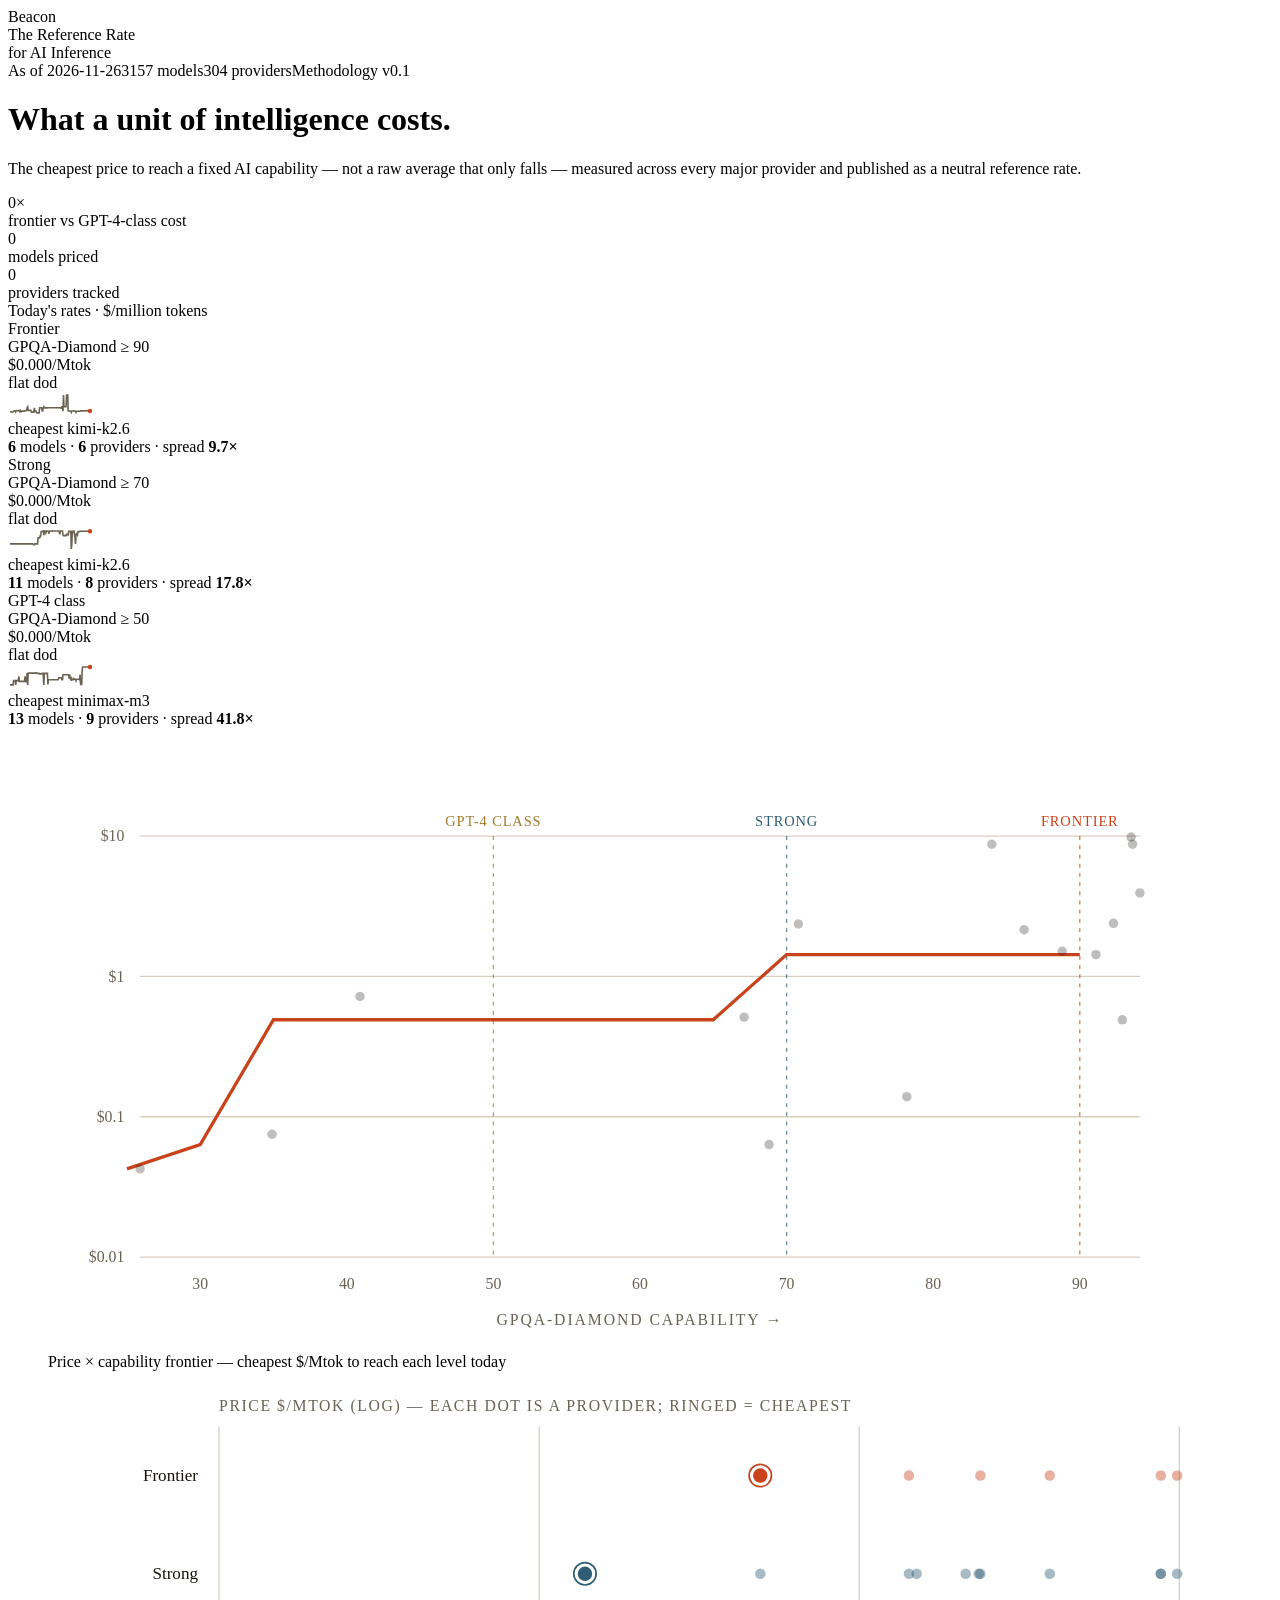
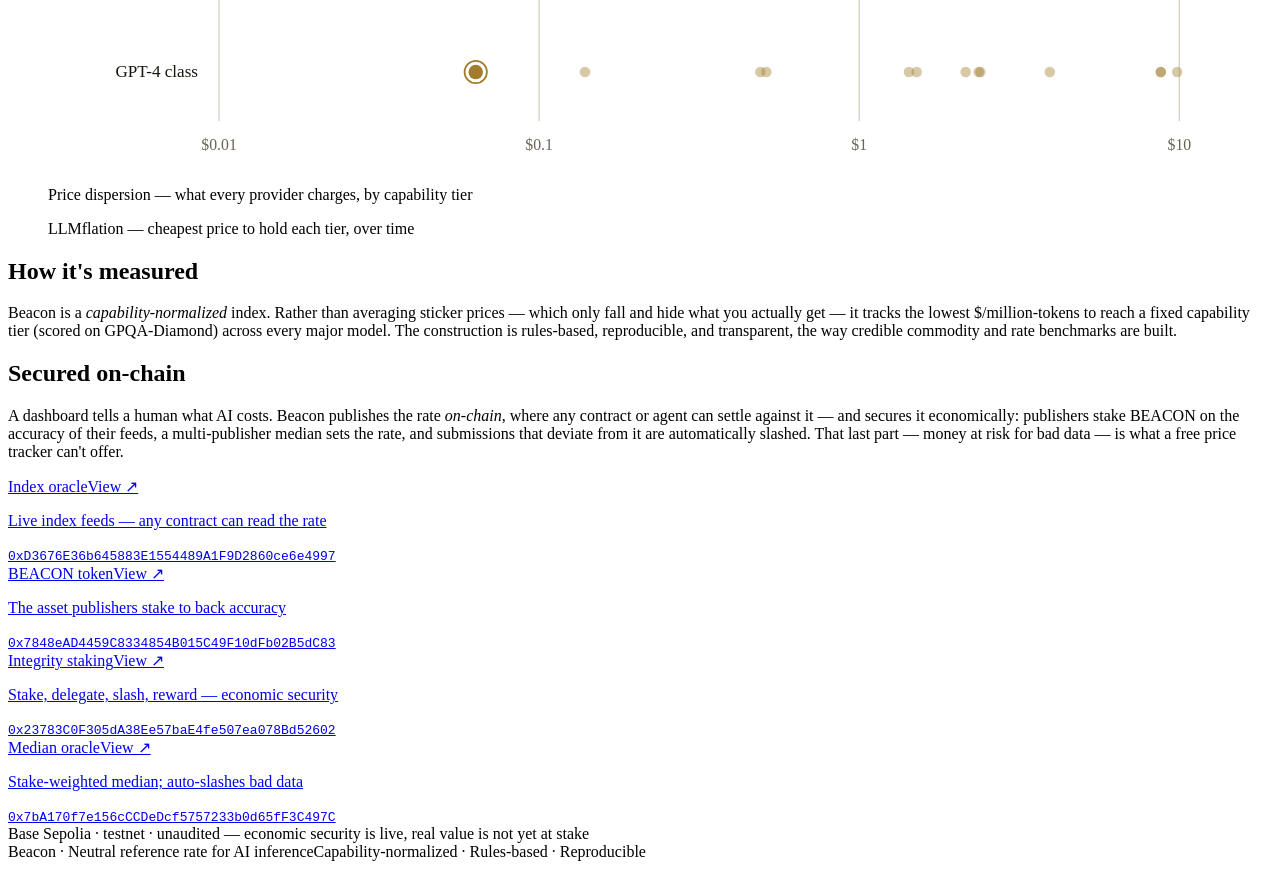
==== commit 2678ba07: "dashboard: 2026-11-26" ====
--- a/index.html
+++ b/index.html
@@ -1 +1 @@
-<!DOCTYPE html><html lang="en" class="__variable_d72f3e __variable_9cce52 __variable_67651d"><head><meta charSet="utf-8"/><meta name="viewport" content="width=device-width, initial-scale=1"/><link rel="preload" href="/beacon-index/_next/static/media/26d4368bf94c0ec4-s.p.woff2" as="font" crossorigin="" type="font/woff2"/><link rel="preload" href="/beacon-index/_next/static/media/98e207f02528a563-s.p.woff2" as="font" crossorigin="" type="font/woff2"/><link rel="preload" href="/beacon-index/_next/static/media/d3ebbfd689654d3a-s.p.woff2" as="font" crossorigin="" type="font/woff2"/><link rel="preload" href="/beacon-index/_next/static/media/db96af6b531dc71f-s.p.woff2" as="font" crossorigin="" type="font/woff2"/><link rel="preload" href="/beacon-index/_next/static/media/e6099e249fd938cc-s.p.woff2" as="font" crossorigin="" type="font/woff2"/><link rel="stylesheet" href="/beacon-index/_next/static/css/01a57510ec6f1f9e.css" data-precedence="next"/><link rel="stylesheet" href="/beacon-index/_next/static/css/d41494e08c044a99.css" data-precedence="next"/><link rel="preload" as="script" fetchPriority="low" href="/beacon-index/_next/static/chunks/webpack-0a54097ec1bbaedd.js"/><script src="/beacon-index/_next/static/chunks/fd9d1056-d20073893f28fa59.js" async=""></script><script src="/beacon-index/_next/static/chunks/117-8e3064e59cc566d4.js" async=""></script><script src="/beacon-index/_next/static/chunks/main-app-f4d6f3136e873070.js" async=""></script><script src="/beacon-index/_next/static/chunks/612-9df6e72e6574c11a.js" async=""></script><script src="/beacon-index/_next/static/chunks/app/page-e1f3075f2f78946a.js" async=""></script><title>Beacon — the reference rate for AI inference</title><meta name="description" content="What a unit of intelligence costs: a capability-normalized price reference rate across every major AI model — updated daily and published on-chain."/><meta property="og:title" content="Beacon — the reference rate for AI inference"/><meta property="og:description" content="What a unit of intelligence costs: a capability-normalized price reference rate across every major AI model — updated daily and published on-chain."/><meta property="og:url" content="https://zhijiewong.github.io/beacon-index/"/><meta property="og:site_name" content="Beacon"/><meta property="og:image" content="https://zhijiewong.github.io/beacon-index/og.png"/><meta property="og:image:width" content="1200"/><meta property="og:image:height" content="630"/><meta property="og:image:alt" content="Beacon — the reference rate for AI inference"/><meta property="og:type" content="website"/><meta name="twitter:card" content="summary_large_image"/><meta name="twitter:title" content="Beacon — the reference rate for AI inference"/><meta name="twitter:description" content="What a unit of intelligence costs: a capability-normalized price reference rate across every major AI model — updated daily and published on-chain."/><meta name="twitter:image" content="https://zhijiewong.github.io/beacon-index/og.png"/><link rel="icon" href="/beacon-index/icon.svg?f654634d08afa04b" type="image/svg+xml" sizes="any"/><meta name="next-size-adjust"/><script src="/beacon-index/_next/static/chunks/polyfills-42372ed130431b0a.js" noModule=""></script></head><body class="font-sans antialiased"><main class="max-w-[1040px] mx-auto px-5 sm:px-10 pt-12 sm:pt-16 pb-24"><header class="flex justify-between items-baseline gap-6 border-b-[1.5px] border-ink pb-4 flex-wrap rise"><div class="font-serif text-[clamp(40px,7vw,76px)] leading-[.9]">Beacon</div><div class="font-mono text-xs tracking-[.16em] uppercase text-soft text-right">The Reference Rate<br/>for AI Inference</div></header><div class="flex gap-5 flex-wrap font-mono text-xs tracking-[.12em] uppercase text-soft pt-3 rise" style="animation-delay:.06s"><span><span class="inline-block w-[7px] h-[7px] rounded-full bg-sig mr-1.5 live-dot"></span>As of <!-- -->2026-11-25</span><span>3346<!-- --> models</span><span>307<!-- --> providers</span><span>Methodology v<!-- -->0.1</span></div><h1 class="font-serif text-[clamp(34px,5.6vw,60px)] leading-[1.04] max-w-[18ch] mt-10 sm:mt-16 mb-3.5 rise" style="animation-delay:.1s">What a unit of intelligence costs.</h1><p class="max-w-[58ch] text-[#3a352b] text-[clamp(16px,2vw,18px)] mb-7 rise" style="animation-delay:.14s">The cheapest price to reach a fixed AI capability — not a raw average that only falls — measured across every major provider and published as a neutral reference rate.</p><div class="grid grid-cols-2 md:grid-cols-3 gap-px bg-hair border border-hair my-10 rise" style="animation-delay:.18s"><div class="bg-paper px-5 py-5"><div class="font-mono font-semibold text-[clamp(28px,4vw,40px)] tracking-tight tnum text-ink">0<!-- -->×</div><div class="font-mono text-[11px] tracking-[.12em] uppercase text-soft mt-1">frontier vs GPT-4-class cost</div></div><div class="bg-paper px-5 py-5"><div class="font-mono font-semibold text-[clamp(28px,4vw,40px)] tracking-tight tnum text-ink">0</div><div class="font-mono text-[11px] tracking-[.12em] uppercase text-soft mt-1">models priced</div></div><div class="bg-paper px-5 py-5"><div class="font-mono font-semibold text-[clamp(28px,4vw,40px)] tracking-tight tnum text-ink">0</div><div class="font-mono text-[11px] tracking-[.12em] uppercase text-soft mt-1">providers tracked</div></div></div><div class="font-mono text-xs tracking-[.18em] uppercase text-soft mt-2 mb-1.5 rise">Today&#x27;s rates · $/million tokens</div><section class="border-t-[1.5px] border-ink"><div class="group relative grid grid-cols-[1fr_auto] md:grid-cols-[1.2fr_1.3fr_.8fr_1.7fr] gap-x-[18px] gap-y-2 items-center px-2.5 py-5 border-b border-hair transition-colors hover:bg-paper2 rise" style="animation-delay:0.14s"><span class="absolute left-0 inset-y-0 w-[3px] bg-transparent group-hover:bg-sig transition-colors"></span><div><div class="font-serif text-[clamp(22px,3vw,30px)] leading-none">Frontier</div><div class="font-mono text-[11px] tracking-[.06em] uppercase text-soft mt-0.5">GPQA-Diamond<!-- --> ≥ <!-- -->90</div></div><div><div class="font-mono font-medium text-[clamp(26px,4vw,40px)] tracking-tight tnum">$<!-- -->0.000<span class="text-[.4em] text-soft">/Mtok</span></div><div class="font-mono text-xs mt-0.5" style="color:#3F7A4F">▼<!-- --> <!-- -->0.6<!-- -->% dod</div></div><div class="hidden md:block"><svg viewBox="0 0 84 24" width="84" height="24" class="block"><polyline points="2.0,19.9 2.5,19.9 3.0,19.9 3.6,20.0 4.1,20.0 4.6,20.0 5.1,20.0 5.7,19.0 6.2,19.0 6.7,18.8 7.2,18.8 7.8,19.9 8.3,18.9 8.8,18.8 9.3,18.8 9.8,18.8 10.4,18.6 10.9,18.6 11.4,18.6 11.9,19.6 12.5,18.6 13.0,19.6 13.5,19.6 14.0,19.1 14.5,19.1 15.1,19.1 15.6,19.1 16.1,19.1 16.6,19.1 17.2,18.8 17.7,18.8 18.2,18.5 18.7,18.5 19.3,15.8 19.8,14.8 20.3,18.3 20.8,18.4 21.3,18.4 21.9,18.4 22.4,18.3 22.9,18.3 23.4,19.9 24.0,20.1 24.5,20.1 25.0,20.1 25.5,20.0 26.1,20.1 26.6,15.8 27.1,19.1 27.6,19.0 28.1,19.0 28.7,20.7 29.2,20.9 29.7,20.9 30.2,20.9 30.8,21.0 31.3,21.0 31.8,15.8 32.3,15.8 32.8,15.8 33.4,15.8 33.9,15.9 34.4,19.0 34.9,19.0 35.5,15.9 36.0,14.8 36.5,15.9 37.0,15.9 37.6,15.9 38.1,15.9 38.6,15.9 39.1,15.9 39.6,15.9 40.2,15.8 40.7,15.8 41.2,15.8 41.7,15.8 42.3,15.8 42.8,15.8 43.3,15.8 43.8,15.8 44.4,15.8 44.9,15.8 45.4,15.8 45.9,15.8 46.4,15.8 47.0,15.8 47.5,15.8 48.0,15.8 48.5,15.8 49.1,15.8 49.6,15.8 50.1,15.8 50.6,15.8 51.2,15.8 51.7,15.8 52.2,15.8 52.7,15.8 53.2,16.1 53.8,16.1 54.3,14.8 54.8,14.8 55.3,19.2 55.9,3.0 56.4,14.8 56.9,14.8 57.4,14.8 57.9,14.8 58.5,14.8 59.0,3.0 59.5,3.0 60.0,3.0 60.6,19.0 61.1,19.0 61.6,19.0 62.1,19.0 62.7,19.0 63.2,19.0 63.7,20.3 64.2,19.0 64.7,19.0 65.3,19.0 65.8,19.0 66.3,18.7 66.8,19.2 67.4,19.2 67.9,19.2 68.4,20.3 68.9,19.2 69.5,19.2 70.0,19.2 70.5,19.2 71.0,19.2 71.5,19.2 72.1,19.2 72.6,19.0 73.1,18.9 73.6,18.9 74.2,18.9 74.7,18.9 75.2,18.9 75.7,18.8 76.2,18.8 76.8,18.9 77.3,18.9 77.8,18.8 78.3,18.8 78.9,18.7 79.4,18.9 79.9,18.9 80.4,18.9 81.0,18.9 81.5,18.9 82.0,19.0" fill="none" stroke="#6A6354" stroke-width="1.6"></polyline><circle cx="82" cy="18.983480795785812" r="2.2" fill="#C8431B"></circle></svg></div><div class="font-mono text-[12.5px] text-soft text-left md:text-right leading-relaxed col-span-2 md:col-span-1">cheapest <span class="text-ink">kimi-k2.6</span><br/><b class="text-ink font-medium">6</b> models · <b class="text-ink font-medium">6</b> providers · spread <b class="text-ink font-medium">9.7×</b></div></div><div class="group relative grid grid-cols-[1fr_auto] md:grid-cols-[1.2fr_1.3fr_.8fr_1.7fr] gap-x-[18px] gap-y-2 items-center px-2.5 py-5 border-b border-hair transition-colors hover:bg-paper2 rise" style="animation-delay:0.21000000000000002s"><span class="absolute left-0 inset-y-0 w-[3px] bg-transparent group-hover:bg-sig transition-colors"></span><div><div class="font-serif text-[clamp(22px,3vw,30px)] leading-none">Strong</div><div class="font-mono text-[11px] tracking-[.06em] uppercase text-soft mt-0.5">GPQA-Diamond<!-- --> ≥ <!-- -->70</div></div><div><div class="font-mono font-medium text-[clamp(26px,4vw,40px)] tracking-tight tnum">$<!-- -->0.000<span class="text-[.4em] text-soft">/Mtok</span></div><div class="font-mono text-xs mt-0.5" style="color:#3F7A4F">▼<!-- --> <!-- -->0.6<!-- -->% dod</div></div><div class="hidden md:block"><svg viewBox="0 0 84 24" width="84" height="24" class="block"><polyline points="2.0,15.9 2.5,15.9 3.0,15.9 3.6,15.9 4.1,15.9 4.6,15.9 5.1,15.9 5.7,15.9 6.2,15.9 6.7,15.9 7.2,15.9 7.8,15.9 8.3,15.9 8.8,15.9 9.3,15.9 9.8,15.9 10.4,15.9 10.9,15.9 11.4,15.9 11.9,15.9 12.5,15.9 13.0,15.9 13.5,15.9 14.0,15.9 14.5,15.9 15.1,15.9 15.6,15.9 16.1,15.9 16.6,15.9 17.2,15.9 17.7,15.9 18.2,15.9 18.7,15.9 19.3,15.9 19.8,15.9 20.3,15.9 20.8,15.9 21.3,15.9 21.9,15.9 22.4,15.9 22.9,15.9 23.4,15.9 24.0,15.9 24.5,15.9 25.0,15.9 25.5,16.8 26.1,16.8 26.6,16.8 27.1,15.9 27.6,15.9 28.1,15.9 28.7,15.9 29.2,15.9 29.7,15.9 30.2,9.9 30.8,9.9 31.3,9.9 31.8,9.9 32.3,8.0 32.8,8.2 33.4,3.5 33.9,3.5 34.4,3.4 34.9,3.4 35.5,3.0 36.0,7.2 36.5,3.0 37.0,3.0 37.6,3.0 38.1,4.9 38.6,3.0 39.1,3.0 39.6,3.0 40.2,3.0 40.7,3.9 41.2,5.7 41.7,3.0 42.3,3.0 42.8,3.0 43.3,3.0 43.8,3.0 44.4,3.0 44.9,3.3 45.4,3.0 45.9,3.0 46.4,3.0 47.0,3.0 47.5,3.0 48.0,3.0 48.5,3.0 49.1,3.0 49.6,3.0 50.1,3.0 50.6,3.0 51.2,3.0 51.7,4.5 52.2,6.3 52.7,3.0 53.2,3.0 53.8,3.0 54.3,3.0 54.8,3.0 55.3,7.2 55.9,7.6 56.4,7.6 56.9,7.6 57.4,7.6 57.9,7.6 58.5,7.6 59.0,6.2 59.5,6.2 60.0,6.2 60.6,7.6 61.1,3.4 61.6,3.4 62.1,3.4 62.7,3.4 63.2,3.4 63.7,21.0 64.2,15.9 64.7,3.4 65.3,3.4 65.8,3.4 66.3,3.1 66.8,5.5 67.4,8.6 67.9,15.9 68.4,6.6 68.9,5.5 69.5,5.5 70.0,6.7 70.5,3.6 71.0,3.6 71.5,3.6 72.1,3.6 72.6,3.3 73.1,3.2 73.6,3.2 74.2,3.2 74.7,3.2 75.2,3.2 75.7,3.2 76.2,3.2 76.8,3.2 77.3,3.2 77.8,3.2 78.3,3.2 78.9,3.1 79.4,3.2 79.9,3.2 80.4,3.2 81.0,3.2 81.5,3.2 82.0,3.3" fill="none" stroke="#6A6354" stroke-width="1.6"></polyline><circle cx="82" cy="3.3239067844099637" r="2.2" fill="#C8431B"></circle></svg></div><div class="font-mono text-[12.5px] text-soft text-left md:text-right leading-relaxed col-span-2 md:col-span-1">cheapest <span class="text-ink">kimi-k2.6</span><br/><b class="text-ink font-medium">11</b> models · <b class="text-ink font-medium">8</b> providers · spread <b class="text-ink font-medium">17.8×</b></div></div><div class="group relative grid grid-cols-[1fr_auto] md:grid-cols-[1.2fr_1.3fr_.8fr_1.7fr] gap-x-[18px] gap-y-2 items-center px-2.5 py-5 border-b border-hair transition-colors hover:bg-paper2 rise" style="animation-delay:0.28s"><span class="absolute left-0 inset-y-0 w-[3px] bg-transparent group-hover:bg-sig transition-colors"></span><div><div class="font-serif text-[clamp(22px,3vw,30px)] leading-none">GPT-4 class</div><div class="font-mono text-[11px] tracking-[.06em] uppercase text-soft mt-0.5">GPQA-Diamond<!-- --> ≥ <!-- -->50</div></div><div><div class="font-mono font-medium text-[clamp(26px,4vw,40px)] tracking-tight tnum">$<!-- -->0.000<span class="text-[.4em] text-soft">/Mtok</span></div><div class="font-mono text-xs mt-0.5 text-soft">flat dod</div></div><div class="hidden md:block"><svg viewBox="0 0 84 24" width="84" height="24" class="block"><polyline points="2.0,20.9 2.5,20.9 3.0,20.9 3.6,20.9 4.1,20.9 4.6,20.9 5.1,20.9 5.7,16.6 6.2,16.6 6.7,16.6 7.2,16.6 7.8,20.9 8.3,16.6 8.8,16.6 9.3,16.6 9.8,16.6 10.4,16.9 10.9,12.4 11.4,17.4 11.9,17.4 12.5,17.4 13.0,17.4 13.5,17.4 14.0,17.4 14.5,17.4 15.1,17.4 15.6,17.4 16.1,17.4 16.6,17.4 17.2,12.4 17.7,17.7 18.2,17.7 18.7,17.7 19.3,9.1 19.8,21.0 20.3,9.1 20.8,9.1 21.3,9.1 21.9,9.1 22.4,9.1 22.9,9.1 23.4,9.1 24.0,9.1 24.5,9.1 25.0,9.1 25.5,9.1 26.1,9.1 26.6,9.1 27.1,9.1 27.6,9.1 28.1,8.8 28.7,8.8 29.2,9.4 29.7,9.4 30.2,9.4 30.8,9.4 31.3,9.4 31.8,9.9 32.3,9.9 32.8,9.9 33.4,9.9 33.9,9.9 34.4,9.4 34.9,9.4 35.5,9.4 36.0,21.0 36.5,9.4 37.0,9.4 37.6,9.4 38.1,9.4 38.6,9.4 39.1,9.4 39.6,9.4 40.2,20.4 40.7,15.7 41.2,15.7 41.7,15.7 42.3,15.7 42.8,15.7 43.3,15.7 43.8,15.7 44.4,15.7 44.9,15.7 45.4,15.7 45.9,15.7 46.4,15.7 47.0,15.7 47.5,15.7 48.0,15.7 48.5,15.7 49.1,15.7 49.6,15.7 50.1,15.7 50.6,15.7 51.2,13.7 51.7,13.7 52.2,13.7 52.7,13.7 53.2,13.7 53.8,13.7 54.3,15.8 54.8,15.8 55.3,10.7 55.9,10.7 56.4,10.7 56.9,10.7 57.4,10.7 57.9,10.7 58.5,10.7 59.0,10.7 59.5,10.7 60.0,10.7 60.6,10.7 61.1,10.7 61.6,14.6 62.1,10.7 62.7,14.6 63.2,14.6 63.7,16.7 64.2,14.6 64.7,15.8 65.3,15.8 65.8,15.8 66.3,14.6 66.8,15.2 67.4,15.2 67.9,15.2 68.4,16.7 68.9,15.2 69.5,15.2 70.0,15.2 70.5,15.2 71.0,15.2 71.5,15.2 72.1,15.8 72.6,10.7 73.1,20.5 73.6,20.5 74.2,20.5 74.7,6.4 75.2,3.0 75.7,3.0 76.2,3.0 76.8,3.0 77.3,3.0 77.8,3.0 78.3,3.0 78.9,3.0 79.4,3.0 79.9,3.0 80.4,3.0 81.0,3.0 81.5,3.0 82.0,3.0" fill="none" stroke="#6A6354" stroke-width="1.6"></polyline><circle cx="82" cy="3" r="2.2" fill="#C8431B"></circle></svg></div><div class="font-mono text-[12.5px] text-soft text-left md:text-right leading-relaxed col-span-2 md:col-span-1">cheapest <span class="text-ink">minimax-m3</span><br/><b class="text-ink font-medium">13</b> models · <b class="text-ink font-medium">9</b> providers · spread <b class="text-ink font-medium">41.8×</b></div></div></section><figure class="my-10 p-[18px] pb-2 bg-paper2 border border-hair rise" style="animation-delay:.1s"><svg viewBox="0 0 900 460" class="block w-full h-auto" font-family="var(--font-mono), monospace"><g><line x1="70" y1="390" x2="830" y2="390" stroke="#D7D0BF"></line><text x="58" y="394" fill="#6A6354" font-size="12" text-anchor="end">$<!-- -->0.01</text></g><g><line x1="70" y1="283.33333333333337" x2="830" y2="283.33333333333337" stroke="#D7D0BF"></line><text x="58" y="287.33333333333337" fill="#6A6354" font-size="12" text-anchor="end">$<!-- -->0.1</text></g><g><line x1="70" y1="176.66666666666669" x2="830" y2="176.66666666666669" stroke="#D7D0BF"></line><text x="58" y="180.66666666666669" fill="#6A6354" font-size="12" text-anchor="end">$<!-- -->1</text></g><g><line x1="70" y1="70" x2="830" y2="70" stroke="#D7D0BF"></line><text x="58" y="74" fill="#6A6354" font-size="12" text-anchor="end">$<!-- -->10</text></g><text x="115.68914956011733" y="414" fill="#6A6354" font-size="12" text-anchor="middle">30</text><text x="227.12609970674492" y="414" fill="#6A6354" font-size="12" text-anchor="middle">40</text><text x="338.5630498533725" y="414" fill="#6A6354" font-size="12" text-anchor="middle">50</text><text x="450.00000000000006" y="414" fill="#6A6354" font-size="12" text-anchor="middle">60</text><text x="561.4369501466276" y="414" fill="#6A6354" font-size="12" text-anchor="middle">70</text><text x="672.8739002932552" y="414" fill="#6A6354" font-size="12" text-anchor="middle">80</text><text x="784.3108504398828" y="414" fill="#6A6354" font-size="12" text-anchor="middle">90</text><g><line x1="784.3108504398828" y1="70" x2="784.3108504398828" y2="390" stroke="#C8431B" stroke-dasharray="3 4" opacity="0.7"></line><text x="784.3108504398828" y="62" fill="#C8431B" font-size="11" text-anchor="middle" letter-spacing="0.06em">FRONTIER</text></g><g><line x1="561.4369501466276" y1="70" x2="561.4369501466276" y2="390" stroke="#2F5D74" stroke-dasharray="3 4" opacity="0.7"></line><text x="561.4369501466276" y="62" fill="#2F5D74" font-size="11" text-anchor="middle" letter-spacing="0.06em">STRONG</text></g><g><line x1="338.5630498533725" y1="70" x2="338.5630498533725" y2="390" stroke="#A07C2C" stroke-dasharray="3 4" opacity="0.7"></line><text x="338.5630498533725" y="62" fill="#A07C2C" font-size="11" text-anchor="middle" letter-spacing="0.06em">GPT-4 CLASS</text></g><path d="M60.0 323.0 L115.7 304.5 L171.4 209.6 L227.1 209.6 L282.8 209.6 L338.6 209.6 L394.3 209.6 L450.0 209.6 L505.7 209.6 L561.4 160.1 L617.2 160.1 L672.9 160.1 L728.6 160.1 L784.3 160.1" fill="none" stroke="#C8431B" stroke-width="2.5"></path><circle cx="717.4486803519062" cy="76.18580767761995" r="3.6" fill="#18140D" opacity="0.28"></circle><circle cx="824.4281524926686" cy="76.18580767761995" r="3.6" fill="#18140D" opacity="0.28"></circle><circle cx="570.3519061583579" cy="136.84033950066126" r="3.6" fill="#18140D" opacity="0.28"></circle><circle cx="770.9384164222876" cy="149.69567669547803" r="3.6" fill="#18140D" opacity="0.28"></circle><circle cx="830" cy="113.17647287491656" r="3.6" fill="#18140D" opacity="0.28"></circle><circle cx="170.29325513196483" cy="296.66013190488536" r="3.6" fill="#18140D" opacity="0.28"></circle><circle cx="237.15542521994138" cy="191.88453371399802" r="3.6" fill="#18140D" opacity="0.28"></circle><circle cx="70" cy="322.9718474613001" r="3.6" fill="#18140D" opacity="0.28"></circle><circle cx="529.1202346041056" cy="207.6326538957022" r="3.6" fill="#18140D" opacity="0.28"></circle><circle cx="816.6275659824048" cy="209.6415671176487" r="3.6" fill="#18140D" opacity="0.28"></circle><circle cx="796.5689149560118" cy="160.1025513208641" r="3.6" fill="#18140D" opacity="0.28"></circle><circle cx="823.3137829912024" cy="70.72953861656589" r="3.6" fill="#18140D" opacity="0.28"></circle><circle cx="652.8152492668623" cy="268.0617607253143" r="3.6" fill="#18140D" opacity="0.28"></circle><circle cx="548.0645161290323" cy="304.4620829502515" r="3.6" fill="#18140D" opacity="0.28"></circle><circle cx="809.9413489736072" cy="136.30422389886533" r="3.6" fill="#18140D" opacity="0.28"></circle><circle cx="741.9648093841644" cy="141.20656427566874" r="3.6" fill="#18140D" opacity="0.28"></circle><text x="450" y="442" fill="#6A6354" font-size="12" text-anchor="middle" letter-spacing="0.12em">GPQA-DIAMOND<!-- --> CAPABILITY →</text></svg><figcaption class="font-mono text-xs tracking-[.1em] uppercase text-soft pt-2.5 px-1">Price × capability frontier — cheapest $/Mtok to reach each level today</figcaption></figure><figure class="my-10 p-[18px] pb-2 bg-paper2 border border-hair rise" style="animation-delay:.1s"><svg viewBox="0 0 900 300" class="block w-full h-auto" font-family="var(--font-mono), monospace"><text x="130" y="18" fill="#6A6354" font-size="12" letter-spacing="0.1em">PRICE $/MTOK (LOG) — EACH DOT IS A PROVIDER; RINGED = CHEAPEST</text><g><line x1="130" y1="30" x2="130" y2="254" stroke="#D7D0BF"></line><text x="130" y="276" fill="#6A6354" font-size="12" text-anchor="middle">$<!-- -->0.01</text></g><g><line x1="373.3333333333333" y1="30" x2="373.3333333333333" y2="254" stroke="#D7D0BF"></line><text x="373.3333333333333" y="276" fill="#6A6354" font-size="12" text-anchor="middle">$<!-- -->0.1</text></g><g><line x1="616.6666666666666" y1="30" x2="616.6666666666666" y2="254" stroke="#D7D0BF"></line><text x="616.6666666666666" y="276" fill="#6A6354" font-size="12" text-anchor="middle">$<!-- -->1</text></g><g><line x1="860" y1="30" x2="860" y2="254" stroke="#D7D0BF"></line><text x="860" y="276" fill="#6A6354" font-size="12" text-anchor="middle">$<!-- -->10</text></g><g><text x="114" y="71.33333333333334" fill="#18140D" font-size="13" text-anchor="end" font-family="var(--font-sans), sans-serif">Frontier</text><g><circle cx="541.4426750128639" cy="67.33333333333334" r="5.5" fill="#C8431B" opacity="1"></circle><circle cx="541.4426750128639" cy="67.33333333333334" r="8.5" fill="none" stroke="#C8431B" stroke-width="1.3"></circle></g><g><circle cx="654.4535547992788" cy="67.33333333333334" r="4" fill="#C8431B" opacity="0.42"></circle></g><g><circle cx="708.7434892307134" cy="67.33333333333334" r="4" fill="#C8431B" opacity="0.42"></circle></g><g><circle cx="761.5036712540966" cy="67.33333333333334" r="4" fill="#C8431B" opacity="0.42"></circle></g><g><circle cx="845.8886262354295" cy="67.33333333333334" r="4" fill="#C8431B" opacity="0.42"></circle></g><g><circle cx="858.3357400309591" cy="67.33333333333334" r="4" fill="#C8431B" opacity="0.42"></circle></g></g><g><text x="114" y="146" fill="#18140D" font-size="13" text-anchor="end" font-family="var(--font-sans), sans-serif">Strong</text><g><circle cx="408.17160834537674" cy="142" r="5.5" fill="#2F5D74" opacity="1"></circle><circle cx="408.17160834537674" cy="142" r="8.5" fill="none" stroke="#2F5D74" stroke-width="1.3"></circle></g><g><circle cx="541.4426750128639" cy="142" r="4" fill="#2F5D74" opacity="0.42"></circle></g><g><circle cx="654.4535547992788" cy="142" r="4" fill="#2F5D74" opacity="0.42"></circle></g><g><circle cx="678.1942375384407" cy="142" r="4" fill="#2F5D74" opacity="0.42"></circle></g><g><circle cx="697.5600252461306" cy="142" r="4" fill="#2F5D74" opacity="0.42"></circle></g><g><circle cx="707.5204755141165" cy="142" r="4" fill="#2F5D74" opacity="0.42"></circle></g><g><circle cx="708.7434892307134" cy="142" r="4" fill="#2F5D74" opacity="0.42"></circle></g><g><circle cx="761.5036712540966" cy="142" r="4" fill="#2F5D74" opacity="0.42"></circle></g><g><circle cx="845.8886262354295" cy="142" r="4" fill="#2F5D74" opacity="0.42"></circle></g><g><circle cx="845.8886262354295" cy="142" r="4" fill="#2F5D74" opacity="0.42"></circle></g><g><circle cx="858.3357400309591" cy="142" r="4" fill="#2F5D74" opacity="0.42"></circle></g></g><g><text x="114" y="220.66666666666669" fill="#18140D" font-size="13" text-anchor="end" font-family="var(--font-sans), sans-serif">GPT-4 class</text><g><circle cx="325.13337326973874" cy="216.66666666666669" r="5.5" fill="#A07C2C" opacity="1"></circle><circle cx="325.13337326973874" cy="216.66666666666669" r="8.5" fill="none" stroke="#A07C2C" stroke-width="1.3"></circle></g><g><circle cx="408.17160834537674" cy="216.66666666666669" r="4" fill="#A07C2C" opacity="0.42"></circle></g><g><circle cx="541.4426750128639" cy="216.66666666666669" r="4" fill="#A07C2C" opacity="0.42"></circle></g><g><circle cx="546.0255083004295" cy="216.66666666666669" r="4" fill="#A07C2C" opacity="0.42"></circle></g><g><circle cx="654.4535547992788" cy="216.66666666666669" r="4" fill="#A07C2C" opacity="0.42"></circle></g><g><circle cx="678.1942375384407" cy="216.66666666666669" r="4" fill="#A07C2C" opacity="0.42"></circle></g><g><circle cx="697.5600252461306" cy="216.66666666666669" r="4" fill="#A07C2C" opacity="0.42"></circle></g><g><circle cx="707.5204755141165" cy="216.66666666666669" r="4" fill="#A07C2C" opacity="0.42"></circle></g><g><circle cx="708.7434892307134" cy="216.66666666666669" r="4" fill="#A07C2C" opacity="0.42"></circle></g><g><circle cx="761.5036712540966" cy="216.66666666666669" r="4" fill="#A07C2C" opacity="0.42"></circle></g><g><circle cx="845.8886262354295" cy="216.66666666666669" r="4" fill="#A07C2C" opacity="0.42"></circle></g><g><circle cx="845.8886262354295" cy="216.66666666666669" r="4" fill="#A07C2C" opacity="0.42"></circle></g><g><circle cx="858.3357400309591" cy="216.66666666666669" r="4" fill="#A07C2C" opacity="0.42"></circle></g></g></svg><figcaption class="font-mono text-xs tracking-[.1em] uppercase text-soft pt-2.5 px-1">Price dispersion — what every provider charges, by capability tier</figcaption></figure><figure class="my-10 p-[18px] pb-2 bg-paper2 border border-hair rise" style="animation-delay:.1s"><div class="w-full h-72 mt-2"><div class="recharts-responsive-container h-full w-full" style="width:100%;height:100%;min-width:0"></div></div><figcaption class="font-mono text-xs tracking-[.1em] uppercase text-soft pt-2.5 px-1">LLMflation — cheapest price to hold each tier, over time</figcaption></figure><h2 class="font-serif text-[clamp(26px,3.4vw,34px)] mt-16 mb-3 rise">How it&#x27;s measured</h2><p class="max-w-[62ch] text-[#33302a] rise">Beacon is a <em>capability-normalized</em> index. Rather than averaging sticker prices — which only fall and hide what you actually get — it tracks the lowest $/million-tokens to reach a fixed capability tier (scored on <!-- -->GPQA-Diamond<!-- -->) across every major model. The construction is rules-based, reproducible, and transparent, the way credible commodity and rate benchmarks are built.</p><h2 class="font-serif text-[clamp(26px,3.4vw,34px)] mt-16 mb-3 rise">Secured on-chain</h2><p class="max-w-[62ch] text-[#33302a] mb-6 rise">A dashboard tells a human what AI costs. Beacon publishes the rate <em>on-chain</em>, where any contract or agent can settle against it — and secures it economically: publishers stake <!-- --> <span class="font-mono text-[.92em]">BEACON</span> on the accuracy of their feeds, a multi-publisher median sets the rate, and submissions that deviate from it are automatically slashed. That last part — money at risk for bad data — is what a free price tracker can&#x27;t offer.</p><div class="grid sm:grid-cols-2 gap-3 rise" style="animation-delay:.06s"><a href="https://sepolia.basescan.org/address/0xD3676E36b645883E1554489A1F9D2860ce6e4997" target="_blank" rel="noopener noreferrer" class="group block p-4 bg-paper2 border border-hair hover:border-ink transition-colors"><div class="flex items-baseline justify-between gap-3"><span class="font-serif text-[19px] leading-tight">Index oracle</span><span class="font-mono text-[10px] tracking-[.12em] uppercase text-soft group-hover:text-sig">View ↗</span></div><p class="text-sm text-[#4a4536] mt-1 mb-2">Live index feeds — any contract can read the rate</p><code class="font-mono text-xs text-soft break-all group-hover:text-ink">0xD3676E36b645883E1554489A1F9D2860ce6e4997</code></a><a href="https://sepolia.basescan.org/address/0x7848eAD4459C8334854B015C49F10dFb02B5dC83" target="_blank" rel="noopener noreferrer" class="group block p-4 bg-paper2 border border-hair hover:border-ink transition-colors"><div class="flex items-baseline justify-between gap-3"><span class="font-serif text-[19px] leading-tight">BEACON token</span><span class="font-mono text-[10px] tracking-[.12em] uppercase text-soft group-hover:text-sig">View ↗</span></div><p class="text-sm text-[#4a4536] mt-1 mb-2">The asset publishers stake to back accuracy</p><code class="font-mono text-xs text-soft break-all group-hover:text-ink">0x7848eAD4459C8334854B015C49F10dFb02B5dC83</code></a><a href="https://sepolia.basescan.org/address/0x23783C0F305dA38Ee57baE4fe507ea078Bd52602" target="_blank" rel="noopener noreferrer" class="group block p-4 bg-paper2 border border-hair hover:border-ink transition-colors"><div class="flex items-baseline justify-between gap-3"><span class="font-serif text-[19px] leading-tight">Integrity staking</span><span class="font-mono text-[10px] tracking-[.12em] uppercase text-soft group-hover:text-sig">View ↗</span></div><p class="text-sm text-[#4a4536] mt-1 mb-2">Stake, delegate, slash, reward — economic security</p><code class="font-mono text-xs text-soft break-all group-hover:text-ink">0x23783C0F305dA38Ee57baE4fe507ea078Bd52602</code></a><a href="https://sepolia.basescan.org/address/0x7bA170f7e156cCCDeDcf5757233b0d65fF3C497C" target="_blank" rel="noopener noreferrer" class="group block p-4 bg-paper2 border border-hair hover:border-ink transition-colors"><div class="flex items-baseline justify-between gap-3"><span class="font-serif text-[19px] leading-tight">Median oracle</span><span class="font-mono text-[10px] tracking-[.12em] uppercase text-soft group-hover:text-sig">View ↗</span></div><p class="text-sm text-[#4a4536] mt-1 mb-2">Stake-weighted median; auto-slashes bad data</p><code class="font-mono text-xs text-soft break-all group-hover:text-ink">0x7bA170f7e156cCCDeDcf5757233b0d65fF3C497C</code></a></div><div class="font-mono text-xs tracking-[.12em] uppercase text-soft mt-3 rise">Base Sepolia<!-- --> · testnet · unaudited — economic security is live, real value is not yet at stake</div><footer class="mt-16 border-t border-hair pt-4 font-mono text-xs tracking-[.08em] uppercase text-soft flex justify-between gap-4 flex-wrap"><span>Beacon · Neutral reference rate for AI inference</span><span>Capability-normalized · Rules-based · Reproducible</span></footer></main><script src="/beacon-index/_next/static/chunks/webpack-0a54097ec1bbaedd.js" async=""></script><script>(self.__next_f=self.__next_f||[]).push([0]);self.__next_f.push([2,null])</script><script>self.__next_f.push([1,"1:HL[\"/beacon-index/_next/static/media/26d4368bf94c0ec4-s.p.woff2\",\"font\",{\"crossOrigin\":\"\",\"type\":\"font/woff2\"}]\n2:HL[\"/beacon-index/_next/static/media/98e207f02528a563-s.p.woff2\",\"font\",{\"crossOrigin\":\"\",\"type\":\"font/woff2\"}]\n3:HL[\"/beacon-index/_next/static/media/d3ebbfd689654d3a-s.p.woff2\",\"font\",{\"crossOrigin\":\"\",\"type\":\"font/woff2\"}]\n4:HL[\"/beacon-index/_next/static/media/db96af6b531dc71f-s.p.woff2\",\"font\",{\"crossOrigin\":\"\",\"type\":\"font/woff2\"}]\n5:HL[\"/beacon-index/_next/static/media/e6099e249fd938cc-s.p.woff2\",\"font\",{\"crossOrigin\":\"\",\"type\":\"font/woff2\"}]\n6:HL[\"/beacon-index/_next/static/css/01a57510ec6f1f9e.css\",\"style\"]\n7:HL[\"/beacon-index/_next/static/css/d41494e08c044a99.css\",\"style\"]\n"])</script><script>self.__next_f.push([1,"8:I[2846,[],\"\"]\na:I[900,[\"612\",\"static/chunks/612-9df6e72e6574c11a.js\",\"931\",\"static/chunks/app/page-e1f3075f2f78946a.js\"],\"default\"]\ne:I[9176,[\"612\",\"static/chunks/612-9df6e72e6574c11a.js\",\"931\",\"static/chunks/app/page-e1f3075f2f78946a.js\"],\"default\"]\nf:I[4707,[],\"\"]\n10:I[6423,[],\"\"]\n12:I[1060,[],\"\"]\nb:T5ef,2.0,19.9 2.5,19.9 3.0,19.9 3.6,20.0 4.1,20.0 4.6,20.0 5.1,20.0 5.7,19.0 6.2,19.0 6.7,18.8 7.2,18.8 7.8,19.9 8.3,18.9 8.8,18.8 9.3,18.8 9.8,18.8 10.4,18.6 10.9,18.6 11.4,18.6 11.9,19.6 12.5,18.6 13.0,19.6 13.5,19.6 14.0,19.1 14.5,19.1 15.1,19.1 15.6,19.1 16.1,19.1 16.6,19.1 17.2,18.8 17.7,18.8 18.2,18.5 18.7,18.5 19.3,15.8 19.8,14.8 20.3,18.3 20.8,18.4 21.3,18.4 21.9,18.4 22.4,18.3 22.9,18.3 23.4,19.9 24.0,20.1 24.5,20.1 25.0,20.1 25.5,20.0 26.1,20.1 26.6,15.8 27.1,19.1 27.6,19.0 28.1,19.0 28.7,20.7 29.2,20.9 29.7,20.9 30.2,20.9 30.8,21.0 31.3,21.0 31.8,15.8 32.3,15.8 32.8,15.8 33.4,15.8 33.9,15.9 34.4,19.0 34.9,19.0 35.5,15.9 36.0,14.8 36.5,15.9 37.0,15.9 37.6,15.9 38.1,15.9 38.6,15.9 39.1,15.9 39.6,15.9 40.2,15.8 40.7,15.8 41.2,15.8 41.7,15.8 42.3,15.8 42.8,15.8 43.3,15.8 43.8,15.8 44.4,15.8 44.9,15.8 45.4,15.8 45.9,15.8 46.4,15.8 47.0,15.8 47.5,15.8 48.0,15.8 48.5,15.8 49.1,15.8 49.6,15.8 50.1,15.8 50.6,15.8 51.2,15.8 51.7,15.8 52.2,15.8 52.7,15.8 53.2,16.1 53.8,16.1 54.3,14.8 54.8,14.8 55.3,19.2 55.9,3.0 56.4,14.8 56.9,14.8 57.4,14.8 57.9,14.8 58.5,14.8 59.0,3.0 59.5,3.0 60.0,3.0 60.6,19.0 61.1,19.0 61.6,19.0 62.1,19.0 62.7,19.0 63.2,19.0 63.7,20.3 64.2,19.0 64.7,19.0 65.3,19.0 65.8,19.0 66.3,18.7 66.8,19.2 67.4,19.2 67.9,19.2 68.4,20.3 68.9,19.2 69.5,19.2 70.0,19.2 70.5,19.2 71.0,19.2 71.5,19.2 72.1,19.2 72.6,19.0 73.1,18.9 73.6,18.9 74.2,18.9 74.7,18.9 75.2,18.9 75.7,18.8 76.2,18.8 76.8,18.9 77.3,18.9 77.8,18.8 78.3,18.8 78.9,18.7 79.4,18.9 79.9,18.9 80.4,18.9 81.0,18.9 81.5,18.9 82.0,19.0c:T592,2.0,15.9 2.5,15.9 3.0,15.9 3.6,15.9 4.1,15.9 4.6,15.9 5.1,15.9 5.7,15.9 6.2,15.9 6.7,15.9 7.2,15.9 7.8,15.9 8.3,15.9 8.8,15.9 9.3,15.9 9.8,15.9 10.4,15.9 10.9,15.9 11.4,15.9 11.9,15.9 12.5,15.9 13.0,15.9 13.5,15."])</script><script>self.__next_f.push([1,"9 14.0,15.9 14.5,15.9 15.1,15.9 15.6,15.9 16.1,15.9 16.6,15.9 17.2,15.9 17.7,15.9 18.2,15.9 18.7,15.9 19.3,15.9 19.8,15.9 20.3,15.9 20.8,15.9 21.3,15.9 21.9,15.9 22.4,15.9 22.9,15.9 23.4,15.9 24.0,15.9 24.5,15.9 25.0,15.9 25.5,16.8 26.1,16.8 26.6,16.8 27.1,15.9 27.6,15.9 28.1,15.9 28.7,15.9 29.2,15.9 29.7,15.9 30.2,9.9 30.8,9.9 31.3,9.9 31.8,9.9 32.3,8.0 32.8,8.2 33.4,3.5 33.9,3.5 34.4,3.4 34.9,3.4 35.5,3.0 36.0,7.2 36.5,3.0 37.0,3.0 37.6,3.0 38.1,4.9 38.6,3.0 39.1,3.0 39.6,3.0 40.2,3.0 40.7,3.9 41.2,5.7 41.7,3.0 42.3,3.0 42.8,3.0 43.3,3.0 43.8,3.0 44.4,3.0 44.9,3.3 45.4,3.0 45.9,3.0 46.4,3.0 47.0,3.0 47.5,3.0 48.0,3.0 48.5,3.0 49.1,3.0 49.6,3.0 50.1,3.0 50.6,3.0 51.2,3.0 51.7,4.5 52.2,6.3 52.7,3.0 53.2,3.0 53.8,3.0 54.3,3.0 54.8,3.0 55.3,7.2 55.9,7.6 56.4,7.6 56.9,7.6 57.4,7.6 57.9,7.6 58.5,7.6 59.0,6.2 59.5,6.2 60.0,6.2 60.6,7.6 61.1,3.4 61.6,3.4 62.1,3.4 62.7,3.4 63.2,3.4 63.7,21.0 64.2,15.9 64.7,3.4 65.3,3.4 65.8,3.4 66.3,3.1 66.8,5.5 67.4,8.6 67.9,15.9 68.4,6.6 68.9,5.5 69.5,5.5 70.0,6.7 70.5,3.6 71.0,3.6 71.5,3.6 72.1,3.6 72.6,3.3 73.1,3.2 73.6,3.2 74.2,3.2 74.7,3.2 75.2,3.2 75.7,3.2 76.2,3.2 76.8,3.2 77.3,3.2 77.8,3.2 78.3,3.2 78.9,3.1 79.4,3.2 79.9,3.2 80.4,3.2 81.0,3.2 81.5,3.2 82.0,3.3d:T5be,2.0,20.9 2.5,20.9 3.0,20.9 3.6,20.9 4.1,20.9 4.6,20.9 5.1,20.9 5.7,16.6 6.2,16.6 6.7,16.6 7.2,16.6 7.8,20.9 8.3,16.6 8.8,16.6 9.3,16.6 9.8,16.6 10.4,16.9 10.9,12.4 11.4,17.4 11.9,17.4 12.5,17.4 13.0,17.4 13.5,17.4 14.0,17.4 14.5,17.4 15.1,17.4 15.6,17.4 16.1,17.4 16.6,17.4 17.2,12.4 17.7,17.7 18.2,17.7 18.7,17.7 19.3,9.1 19.8,21.0 20.3,9.1 20.8,9.1 21.3,9.1 21.9,9.1 22.4,9.1 22.9,9.1 23.4,9.1 24.0,9.1 24.5,9.1 25.0,9.1 25.5,9.1 26.1,9.1 26.6,9.1 27.1,9.1 27.6,9.1 28.1,8.8 28.7,8.8 29.2,9.4 29.7,9.4 30.2,9.4 30.8,9.4 31.3,9.4 31.8,9.9 32.3,9.9 32.8,9.9 33.4,9.9 33.9,9.9 34.4,9.4 34.9,9.4 35.5,9.4 36.0,21.0 36.5,9.4 37.0,9.4 37.6,9.4 38.1,9.4 38.6,9.4 39.1,9.4 39.6,9.4 40.2,20.4 40.7,15.7 41.2,15.7 41.7,15.7 42.3,15.7 42.8,15.7 43.3,15.7 43.8,15.7 44.4,15.7 44.9,15.7 45.4,15.7 45.9,15.7 46.4,15.7 47.0,15.7 47.5,15.7 4"])</script><script>self.__next_f.push([1,"8.0,15.7 48.5,15.7 49.1,15.7 49.6,15.7 50.1,15.7 50.6,15.7 51.2,13.7 51.7,13.7 52.2,13.7 52.7,13.7 53.2,13.7 53.8,13.7 54.3,15.8 54.8,15.8 55.3,10.7 55.9,10.7 56.4,10.7 56.9,10.7 57.4,10.7 57.9,10.7 58.5,10.7 59.0,10.7 59.5,10.7 60.0,10.7 60.6,10.7 61.1,10.7 61.6,14.6 62.1,10.7 62.7,14.6 63.2,14.6 63.7,16.7 64.2,14.6 64.7,15.8 65.3,15.8 65.8,15.8 66.3,14.6 66.8,15.2 67.4,15.2 67.9,15.2 68.4,16.7 68.9,15.2 69.5,15.2 70.0,15.2 70.5,15.2 71.0,15.2 71.5,15.2 72.1,15.8 72.6,10.7 73.1,20.5 73.6,20.5 74.2,20.5 74.7,6.4 75.2,3.0 75.7,3.0 76.2,3.0 76.8,3.0 77.3,3.0 77.8,3.0 78.3,3.0 78.9,3.0 79.4,3.0 79.9,3.0 80.4,3.0 81.0,3.0 81.5,3.0 82.0,3.013:[]\n"])</script><script>self.__next_f.push([1,"0:[\"$\",\"$L8\",null,{\"buildId\":\"caPegWKvzcbqwxdd8sLiK\",\"assetPrefix\":\"/beacon-index\",\"urlParts\":[\"\",\"\"],\"initialTree\":[\"\",{\"children\":[\"__PAGE__\",{}]},\"$undefined\",\"$undefined\",true],\"initialSeedData\":[\"\",{\"children\":[\"__PAGE__\",{},[[\"$L9\",[\"$\",\"main\",null,{\"className\":\"max-w-[1040px] mx-auto px-5 sm:px-10 pt-12 sm:pt-16 pb-24\",\"children\":[[\"$\",\"header\",null,{\"className\":\"flex justify-between items-baseline gap-6 border-b-[1.5px] border-ink pb-4 flex-wrap rise\",\"children\":[[\"$\",\"div\",null,{\"className\":\"font-serif text-[clamp(40px,7vw,76px)] leading-[.9]\",\"children\":\"Beacon\"}],[\"$\",\"div\",null,{\"className\":\"font-mono text-xs tracking-[.16em] uppercase text-soft text-right\",\"children\":[\"The Reference Rate\",[\"$\",\"br\",null,{}],\"for AI Inference\"]}]]}],[\"$\",\"div\",null,{\"className\":\"flex gap-5 flex-wrap font-mono text-xs tracking-[.12em] uppercase text-soft pt-3 rise\",\"style\":{\"animationDelay\":\".06s\"},\"children\":[[\"$\",\"span\",null,{\"children\":[[\"$\",\"span\",null,{\"className\":\"inline-block w-[7px] h-[7px] rounded-full bg-sig mr-1.5 live-dot\"}],\"As of \",\"2026-11-25\"]}],[\"$\",\"span\",null,{\"children\":[3346,\" models\"]}],[\"$\",\"span\",null,{\"children\":[307,\" providers\"]}],[\"$\",\"span\",null,{\"children\":[\"Methodology v\",\"0.1\"]}]]}],[\"$\",\"h1\",null,{\"className\":\"font-serif text-[clamp(34px,5.6vw,60px)] leading-[1.04] max-w-[18ch] mt-10 sm:mt-16 mb-3.5 rise\",\"style\":{\"animationDelay\":\".1s\"},\"children\":\"What a unit of intelligence costs.\"}],[\"$\",\"p\",null,{\"className\":\"max-w-[58ch] text-[#3a352b] text-[clamp(16px,2vw,18px)] mb-7 rise\",\"style\":{\"animationDelay\":\".14s\"},\"children\":\"The cheapest price to reach a fixed AI capability — not a raw average that only falls — measured across every major provider and published as a neutral reference rate.\"}],[\"$\",\"div\",null,{\"className\":\"grid grid-cols-2 md:grid-cols-3 gap-px bg-hair border border-hair my-10 rise\",\"style\":{\"animationDelay\":\".18s\"},\"children\":[[\"$\",\"div\",\"0\",{\"className\":\"bg-paper px-5 py-5\",\"children\":[[\"$\",\"div\",null,{\"className\":\"font-mono font-semibold text-[clamp(28px,4vw,40px)] tracking-tight tnum text-ink\",\"children\":[\"$\",\"$La\",null,{\"value\":2.91358889454916,\"suffix\":\"×\"}]}],[\"$\",\"div\",null,{\"className\":\"font-mono text-[11px] tracking-[.12em] uppercase text-soft mt-1\",\"children\":\"frontier vs GPT-4-class cost\"}]]}],[\"$\",\"div\",\"1\",{\"className\":\"bg-paper px-5 py-5\",\"children\":[[\"$\",\"div\",null,{\"className\":\"font-mono font-semibold text-[clamp(28px,4vw,40px)] tracking-tight tnum text-ink\",\"children\":[\"$\",\"$La\",null,{\"value\":3346}]}],[\"$\",\"div\",null,{\"className\":\"font-mono text-[11px] tracking-[.12em] uppercase text-soft mt-1\",\"children\":\"models priced\"}]]}],[\"$\",\"div\",\"2\",{\"className\":\"bg-paper px-5 py-5\",\"children\":[[\"$\",\"div\",null,{\"className\":\"font-mono font-semibold text-[clamp(28px,4vw,40px)] tracking-tight tnum text-ink\",\"children\":[\"$\",\"$La\",null,{\"value\":307}]}],[\"$\",\"div\",null,{\"className\":\"font-mono text-[11px] tracking-[.12em] uppercase text-soft mt-1\",\"children\":\"providers tracked\"}]]}]]}],[\"$\",\"div\",null,{\"className\":\"font-mono text-xs tracking-[.18em] uppercase text-soft mt-2 mb-1.5 rise\",\"children\":\"Today's rates · $/million tokens\"}],[\"$\",\"section\",null,{\"className\":\"border-t-[1.5px] border-ink\",\"children\":[[\"$\",\"div\",\"frontier\",{\"className\":\"group relative grid grid-cols-[1fr_auto] md:grid-cols-[1.2fr_1.3fr_.8fr_1.7fr] gap-x-[18px] gap-y-2 items-center px-2.5 py-5 border-b border-hair transition-colors hover:bg-paper2 rise\",\"style\":{\"animationDelay\":\"0.14s\"},\"children\":[[\"$\",\"span\",null,{\"className\":\"absolute left-0 inset-y-0 w-[3px] bg-transparent group-hover:bg-sig transition-colors\"}],[\"$\",\"div\",null,{\"children\":[[\"$\",\"div\",null,{\"className\":\"font-serif text-[clamp(22px,3vw,30px)] leading-none\",\"children\":\"Frontier\"}],[\"$\",\"div\",null,{\"className\":\"font-mono text-[11px] tracking-[.06em] uppercase text-soft mt-0.5\",\"children\":[\"GPQA-Diamond\",\" ≥ \",90]}]]}],[\"$\",\"div\",null,{\"children\":[[\"$\",\"div\",null,{\"className\":\"font-mono font-medium text-[clamp(26px,4vw,40px)] tracking-tight tnum\",\"children\":[[\"$\",\"$La\",null,{\"value\":1.4298437499999999,\"decimals\":3,\"prefix\":\"$$\"}],[\"$\",\"span\",null,{\"className\":\"text-[.4em] text-soft\",\"children\":\"/Mtok\"}]]}],[\"$\",\"div\",null,{\"className\":\"font-mono text-xs mt-0.5\",\"style\":{\"color\":\"#3F7A4F\"},\"children\":[\"▼\",\" \",\"0.6\",\"% dod\"]}]]}],[\"$\",\"div\",null,{\"className\":\"hidden md:block\",\"children\":[\"$\",\"svg\",null,{\"viewBox\":\"0 0 84 24\",\"width\":84,\"height\":24,\"className\":\"block\",\"children\":[[\"$\",\"polyline\",null,{\"points\":\"$b\",\"fill\":\"none\",\"stroke\":\"#6A6354\",\"strokeWidth\":1.6}],[\"$\",\"circle\",null,{\"cx\":82,\"cy\":18.983480795785812,\"r\":2.2,\"fill\":\"#C8431B\"}]]}]}],[\"$\",\"div\",null,{\"className\":\"font-mono text-[12.5px] text-soft text-left md:text-right leading-relaxed col-span-2 md:col-span-1\",\"children\":[\"cheapest \",[\"$\",\"span\",null,{\"className\":\"text-ink\",\"children\":\"kimi-k2.6\"}],[\"$\",\"br\",null,{}],[\"$\",\"b\",null,{\"className\":\"text-ink font-medium\",\"children\":6}],\" models · \",[\"$\",\"b\",null,{\"className\":\"text-ink font-medium\",\"children\":6}],\" providers · spread \",[\"$\",\"b\",null,{\"className\":\"text-ink font-medium\",\"children\":\"9.7×\"}]]}]]}],[\"$\",\"div\",\"strong\",{\"className\":\"group relative grid grid-cols-[1fr_auto] md:grid-cols-[1.2fr_1.3fr_.8fr_1.7fr] gap-x-[18px] gap-y-2 items-center px-2.5 py-5 border-b border-hair transition-colors hover:bg-paper2 rise\",\"style\":{\"animationDelay\":\"0.21000000000000002s\"},\"children\":[[\"$\",\"span\",null,{\"className\":\"absolute left-0 inset-y-0 w-[3px] bg-transparent group-hover:bg-sig transition-colors\"}],[\"$\",\"div\",null,{\"children\":[[\"$\",\"div\",null,{\"className\":\"font-serif text-[clamp(22px,3vw,30px)] leading-none\",\"children\":\"Strong\"}],[\"$\",\"div\",null,{\"className\":\"font-mono text-[11px] tracking-[.06em] uppercase text-soft mt-0.5\",\"children\":[\"GPQA-Diamond\",\" ≥ \",70]}]]}],[\"$\",\"div\",null,{\"children\":[[\"$\",\"div\",null,{\"className\":\"font-mono font-medium text-[clamp(26px,4vw,40px)] tracking-tight tnum\",\"children\":[[\"$\",\"$La\",null,{\"value\":1.4298437499999999,\"decimals\":3,\"prefix\":\"$$\"}],[\"$\",\"span\",null,{\"className\":\"text-[.4em] text-soft\",\"children\":\"/Mtok\"}]]}],[\"$\",\"div\",null,{\"className\":\"font-mono text-xs mt-0.5\",\"style\":{\"color\":\"#3F7A4F\"},\"children\":[\"▼\",\" \",\"0.6\",\"% dod\"]}]]}],[\"$\",\"div\",null,{\"className\":\"hidden md:block\",\"children\":[\"$\",\"svg\",null,{\"viewBox\":\"0 0 84 24\",\"width\":84,\"height\":24,\"className\":\"block\",\"children\":[[\"$\",\"polyline\",null,{\"points\":\"$c\",\"fill\":\"none\",\"stroke\":\"#6A6354\",\"strokeWidth\":1.6}],[\"$\",\"circle\",null,{\"cx\":82,\"cy\":3.3239067844099637,\"r\":2.2,\"fill\":\"#C8431B\"}]]}]}],[\"$\",\"div\",null,{\"className\":\"font-mono text-[12.5px] text-soft text-left md:text-right leading-relaxed col-span-2 md:col-span-1\",\"children\":[\"cheapest \",[\"$\",\"span\",null,{\"className\":\"text-ink\",\"children\":\"kimi-k2.6\"}],[\"$\",\"br\",null,{}],[\"$\",\"b\",null,{\"className\":\"text-ink font-medium\",\"children\":11}],\" models · \",[\"$\",\"b\",null,{\"className\":\"text-ink font-medium\",\"children\":8}],\" providers · spread \",[\"$\",\"b\",null,{\"className\":\"text-ink font-medium\",\"children\":\"17.8×\"}]]}]]}],[\"$\",\"div\",\"gpt-4-class\",{\"className\":\"group relative grid grid-cols-[1fr_auto] md:grid-cols-[1.2fr_1.3fr_.8fr_1.7fr] gap-x-[18px] gap-y-2 items-center px-2.5 py-5 border-b border-hair transition-colors hover:bg-paper2 rise\",\"style\":{\"animationDelay\":\"0.28s\"},\"children\":[[\"$\",\"span\",null,{\"className\":\"absolute left-0 inset-y-0 w-[3px] bg-transparent group-hover:bg-sig transition-colors\"}],[\"$\",\"div\",null,{\"children\":[[\"$\",\"div\",null,{\"className\":\"font-serif text-[clamp(22px,3vw,30px)] leading-none\",\"children\":\"GPT-4 class\"}],[\"$\",\"div\",null,{\"className\":\"font-mono text-[11px] tracking-[.06em] uppercase text-soft mt-0.5\",\"children\":[\"GPQA-Diamond\",\" ≥ \",50]}]]}],[\"$\",\"div\",null,{\"children\":[[\"$\",\"div\",null,{\"className\":\"font-mono font-medium text-[clamp(26px,4vw,40px)] tracking-tight tnum\",\"children\":[[\"$\",\"$La\",null,{\"value\":0.4907499999999999,\"decimals\":3,\"prefix\":\"$$\"}],[\"$\",\"span\",null,{\"className\":\"text-[.4em] text-soft\",\"children\":\"/Mtok\"}]]}],[\"$\",\"div\",null,{\"className\":\"font-mono text-xs mt-0.5 text-soft\",\"children\":\"flat dod\"}]]}],[\"$\",\"div\",null,{\"className\":\"hidden md:block\",\"children\":[\"$\",\"svg\",null,{\"viewBox\":\"0 0 84 24\",\"width\":84,\"height\":24,\"className\":\"block\",\"children\":[[\"$\",\"polyline\",null,{\"points\":\"$d\",\"fill\":\"none\",\"stroke\":\"#6A6354\",\"strokeWidth\":1.6}],[\"$\",\"circle\",null,{\"cx\":82,\"cy\":3,\"r\":2.2,\"fill\":\"#C8431B\"}]]}]}],[\"$\",\"div\",null,{\"className\":\"font-mono text-[12.5px] text-soft text-left md:text-right leading-relaxed col-span-2 md:col-span-1\",\"children\":[\"cheapest \",[\"$\",\"span\",null,{\"className\":\"text-ink\",\"children\":\"minimax-m3\"}],[\"$\",\"br\",null,{}],[\"$\",\"b\",null,{\"className\":\"text-ink font-medium\",\"children\":13}],\" models · \",[\"$\",\"b\",null,{\"className\":\"text-ink font-medium\",\"children\":9}],\" providers · spread \",[\"$\",\"b\",null,{\"className\":\"text-ink font-medium\",\"children\":\"41.8×\"}]]}]]}]]}],[\"$\",\"figure\",null,{\"className\":\"my-10 p-[18px] pb-2 bg-paper2 border border-hair rise\",\"style\":{\"animationDelay\":\".1s\"},\"children\":[[\"$\",\"svg\",null,{\"viewBox\":\"0 0 900 460\",\"className\":\"block w-full h-auto\",\"fontFamily\":\"var(--font-mono), monospace\",\"children\":[[[\"$\",\"g\",\"y-2\",{\"children\":[[\"$\",\"line\",null,{\"x1\":70,\"y1\":390,\"x2\":830,\"y2\":390,\"stroke\":\"#D7D0BF\"}],[\"$\",\"text\",null,{\"x\":58,\"y\":394,\"fill\":\"#6A6354\",\"fontSize\":12,\"textAnchor\":\"end\",\"children\":[\"$$\",\"0.01\"]}]]}],[\"$\",\"g\",\"y-1\",{\"children\":[[\"$\",\"line\",null,{\"x1\":70,\"y1\":283.33333333333337,\"x2\":830,\"y2\":283.33333333333337,\"stroke\":\"#D7D0BF\"}],[\"$\",\"text\",null,{\"x\":58,\"y\":287.33333333333337,\"fill\":\"#6A6354\",\"fontSize\":12,\"textAnchor\":\"end\",\"children\":[\"$$\",\"0.1\"]}]]}],[\"$\",\"g\",\"y0\",{\"children\":[[\"$\",\"line\",null,{\"x1\":70,\"y1\":176.66666666666669,\"x2\":830,\"y2\":176.66666666666669,\"stroke\":\"#D7D0BF\"}],[\"$\",\"text\",null,{\"x\":58,\"y\":180.66666666666669,\"fill\":\"#6A6354\",\"fontSize\":12,\"textAnchor\":\"end\",\"children\":[\"$$\",\"1\"]}]]}],[\"$\",\"g\",\"y1\",{\"children\":[[\"$\",\"line\",null,{\"x1\":70,\"y1\":70,\"x2\":830,\"y2\":70,\"stroke\":\"#D7D0BF\"}],[\"$\",\"text\",null,{\"x\":58,\"y\":74,\"fill\":\"#6A6354\",\"fontSize\":12,\"textAnchor\":\"end\",\"children\":[\"$$\",\"10\"]}]]}]],[[\"$\",\"text\",\"x30\",{\"x\":115.68914956011733,\"y\":414,\"fill\":\"#6A6354\",\"fontSize\":12,\"textAnchor\":\"middle\",\"children\":30}],[\"$\",\"text\",\"x40\",{\"x\":227.12609970674492,\"y\":414,\"fill\":\"#6A6354\",\"fontSize\":12,\"textAnchor\":\"middle\",\"children\":40}],[\"$\",\"text\",\"x50\",{\"x\":338.5630498533725,\"y\":414,\"fill\":\"#6A6354\",\"fontSize\":12,\"textAnchor\":\"middle\",\"children\":50}],[\"$\",\"text\",\"x60\",{\"x\":450.00000000000006,\"y\":414,\"fill\":\"#6A6354\",\"fontSize\":12,\"textAnchor\":\"middle\",\"children\":60}],[\"$\",\"text\",\"x70\",{\"x\":561.4369501466276,\"y\":414,\"fill\":\"#6A6354\",\"fontSize\":12,\"textAnchor\":\"middle\",\"children\":70}],[\"$\",\"text\",\"x80\",{\"x\":672.8739002932552,\"y\":414,\"fill\":\"#6A6354\",\"fontSize\":12,\"textAnchor\":\"middle\",\"children\":80}],[\"$\",\"text\",\"x90\",{\"x\":784.3108504398828,\"y\":414,\"fill\":\"#6A6354\",\"fontSize\":12,\"textAnchor\":\"middle\",\"children\":90}]],[[\"$\",\"g\",\"gfrontier\",{\"children\":[[\"$\",\"line\",null,{\"x1\":784.3108504398828,\"y1\":70,\"x2\":784.3108504398828,\"y2\":390,\"stroke\":\"#C8431B\",\"strokeDasharray\":\"3 4\",\"opacity\":0.7}],[\"$\",\"text\",null,{\"x\":784.3108504398828,\"y\":62,\"fill\":\"#C8431B\",\"fontSize\":11,\"textAnchor\":\"middle\",\"letterSpacing\":\"0.06em\",\"children\":\"FRONTIER\"}]]}],[\"$\",\"g\",\"gstrong\",{\"children\":[[\"$\",\"line\",null,{\"x1\":561.4369501466276,\"y1\":70,\"x2\":561.4369501466276,\"y2\":390,\"stroke\":\"#2F5D74\",\"strokeDasharray\":\"3 4\",\"opacity\":0.7}],[\"$\",\"text\",null,{\"x\":561.4369501466276,\"y\":62,\"fill\":\"#2F5D74\",\"fontSize\":11,\"textAnchor\":\"middle\",\"letterSpacing\":\"0.06em\",\"children\":\"STRONG\"}]]}],[\"$\",\"g\",\"ggpt-4-class\",{\"children\":[[\"$\",\"line\",null,{\"x1\":338.5630498533725,\"y1\":70,\"x2\":338.5630498533725,\"y2\":390,\"stroke\":\"#A07C2C\",\"strokeDasharray\":\"3 4\",\"opacity\":0.7}],[\"$\",\"text\",null,{\"x\":338.5630498533725,\"y\":62,\"fill\":\"#A07C2C\",\"fontSize\":11,\"textAnchor\":\"middle\",\"letterSpacing\":\"0.06em\",\"children\":\"GPT-4 CLASS\"}]]}]],[\"$\",\"path\",null,{\"d\":\"M60.0 323.0 L115.7 304.5 L171.4 209.6 L227.1 209.6 L282.8 209.6 L338.6 209.6 L394.3 209.6 L450.0 209.6 L505.7 209.6 L561.4 160.1 L617.2 160.1 L672.9 160.1 L728.6 160.1 L784.3 160.1\",\"fill\":\"none\",\"stroke\":\"#C8431B\",\"strokeWidth\":2.5}],[[\"$\",\"circle\",\"0\",{\"cx\":717.4486803519062,\"cy\":76.18580767761995,\"r\":3.6,\"fill\":\"#18140D\",\"opacity\":0.28}],[\"$\",\"circle\",\"1\",{\"cx\":824.4281524926686,\"cy\":76.18580767761995,\"r\":3.6,\"fill\":\"#18140D\",\"opacity\":0.28}],[\"$\",\"circle\",\"2\",{\"cx\":570.3519061583579,\"cy\":136.84033950066126,\"r\":3.6,\"fill\":\"#18140D\",\"opacity\":0.28}],[\"$\",\"circle\",\"3\",{\"cx\":770.9384164222876,\"cy\":149.69567669547803,\"r\":3.6,\"fill\":\"#18140D\",\"opacity\":0.28}],[\"$\",\"circle\",\"4\",{\"cx\":830,\"cy\":113.17647287491656,\"r\":3.6,\"fill\":\"#18140D\",\"opacity\":0.28}],[\"$\",\"circle\",\"5\",{\"cx\":170.29325513196483,\"cy\":296.66013190488536,\"r\":3.6,\"fill\":\"#18140D\",\"opacity\":0.28}],[\"$\",\"circle\",\"6\",{\"cx\":237.15542521994138,\"cy\":191.88453371399802,\"r\":3.6,\"fill\":\"#18140D\",\"opacity\":0.28}],[\"$\",\"circle\",\"7\",{\"cx\":70,\"cy\":322.9718474613001,\"r\":3.6,\"fill\":\"#18140D\",\"opacity\":0.28}],[\"$\",\"circle\",\"8\",{\"cx\":529.1202346041056,\"cy\":207.6326538957022,\"r\":3.6,\"fill\":\"#18140D\",\"opacity\":0.28}],[\"$\",\"circle\",\"9\",{\"cx\":816.6275659824048,\"cy\":209.6415671176487,\"r\":3.6,\"fill\":\"#18140D\",\"opacity\":0.28}],[\"$\",\"circle\",\"10\",{\"cx\":796.5689149560118,\"cy\":160.1025513208641,\"r\":3.6,\"fill\":\"#18140D\",\"opacity\":0.28}],[\"$\",\"circle\",\"11\",{\"cx\":823.3137829912024,\"cy\":70.72953861656589,\"r\":3.6,\"fill\":\"#18140D\",\"opacity\":0.28}],[\"$\",\"circle\",\"12\",{\"cx\":652.8152492668623,\"cy\":268.0617607253143,\"r\":3.6,\"fill\":\"#18140D\",\"opacity\":0.28}],[\"$\",\"circle\",\"13\",{\"cx\":548.0645161290323,\"cy\":304.4620829502515,\"r\":3.6,\"fill\":\"#18140D\",\"opacity\":0.28}],[\"$\",\"circle\",\"14\",{\"cx\":809.9413489736072,\"cy\":136.30422389886533,\"r\":3.6,\"fill\":\"#18140D\",\"opacity\":0.28}],[\"$\",\"circle\",\"15\",{\"cx\":741.9648093841644,\"cy\":141.20656427566874,\"r\":3.6,\"fill\":\"#18140D\",\"opacity\":0.28}]],[\"$\",\"text\",null,{\"x\":450,\"y\":442,\"fill\":\"#6A6354\",\"fontSize\":12,\"textAnchor\":\"middle\",\"letterSpacing\":\"0.12em\",\"children\":[\"GPQA-DIAMOND\",\" CAPABILITY →\"]}]]}],[\"$\",\"figcaption\",null,{\"className\":\"font-mono text-xs tracking-[.1em] uppercase text-soft pt-2.5 px-1\",\"children\":\"Price × capability frontier — cheapest $/Mtok to reach each level today\"}]]}],[\"$\",\"figure\",null,{\"className\":\"my-10 p-[18px] pb-2 bg-paper2 border border-hair rise\",\"style\":{\"animationDelay\":\".1s\"},\"children\":[[\"$\",\"svg\",null,{\"viewBox\":\"0 0 900 300\",\"className\":\"block w-full h-auto\",\"fontFamily\":\"var(--font-mono), monospace\",\"children\":[[\"$\",\"text\",null,{\"x\":130,\"y\":18,\"fill\":\"#6A6354\",\"fontSize\":12,\"letterSpacing\":\"0.1em\",\"children\":\"PRICE $/MTOK (LOG) — EACH DOT IS A PROVIDER; RINGED = CHEAPEST\"}],[[\"$\",\"g\",\"-2\",{\"children\":[[\"$\",\"line\",null,{\"x1\":130,\"y1\":30,\"x2\":130,\"y2\":254,\"stroke\":\"#D7D0BF\"}],[\"$\",\"text\",null,{\"x\":130,\"y\":276,\"fill\":\"#6A6354\",\"fontSize\":12,\"textAnchor\":\"middle\",\"children\":[\"$$\",\"0.01\"]}]]}],[\"$\",\"g\",\"-1\",{\"children\":[[\"$\",\"line\",null,{\"x1\":373.3333333333333,\"y1\":30,\"x2\":373.3333333333333,\"y2\":254,\"stroke\":\"#D7D0BF\"}],[\"$\",\"text\",null,{\"x\":373.3333333333333,\"y\":276,\"fill\":\"#6A6354\",\"fontSize\":12,\"textAnchor\":\"middle\",\"children\":[\"$$\",\"0.1\"]}]]}],[\"$\",\"g\",\"0\",{\"children\":[[\"$\",\"line\",null,{\"x1\":616.6666666666666,\"y1\":30,\"x2\":616.6666666666666,\"y2\":254,\"stroke\":\"#D7D0BF\"}],[\"$\",\"text\",null,{\"x\":616.6666666666666,\"y\":276,\"fill\":\"#6A6354\",\"fontSize\":12,\"textAnchor\":\"middle\",\"children\":[\"$$\",\"1\"]}]]}],[\"$\",\"g\",\"1\",{\"children\":[[\"$\",\"line\",null,{\"x1\":860,\"y1\":30,\"x2\":860,\"y2\":254,\"stroke\":\"#D7D0BF\"}],[\"$\",\"text\",null,{\"x\":860,\"y\":276,\"fill\":\"#6A6354\",\"fontSize\":12,\"textAnchor\":\"middle\",\"children\":[\"$$\",\"10\"]}]]}]],[[\"$\",\"g\",\"frontier\",{\"children\":[[\"$\",\"text\",null,{\"x\":114,\"y\":71.33333333333334,\"fill\":\"#18140D\",\"fontSize\":13,\"textAnchor\":\"end\",\"fontFamily\":\"var(--font-sans), sans-serif\",\"children\":\"Frontier\"}],[[\"$\",\"g\",\"0\",{\"children\":[[\"$\",\"circle\",null,{\"cx\":541.4426750128639,\"cy\":67.33333333333334,\"r\":5.5,\"fill\":\"#C8431B\",\"opacity\":1}],[\"$\",\"circle\",null,{\"cx\":541.4426750128639,\"cy\":67.33333333333334,\"r\":8.5,\"fill\":\"none\",\"stroke\":\"#C8431B\",\"strokeWidth\":1.3}]]}],[\"$\",\"g\",\"1\",{\"children\":[[\"$\",\"circle\",null,{\"cx\":654.4535547992788,\"cy\":67.33333333333334,\"r\":4,\"fill\":\"#C8431B\",\"opacity\":0.42}],false]}],[\"$\",\"g\",\"2\",{\"children\":[[\"$\",\"circle\",null,{\"cx\":708.7434892307134,\"cy\":67.33333333333334,\"r\":4,\"fill\":\"#C8431B\",\"opacity\":0.42}],false]}],[\"$\",\"g\",\"3\",{\"children\":[[\"$\",\"circle\",null,{\"cx\":761.5036712540966,\"cy\":67.33333333333334,\"r\":4,\"fill\":\"#C8431B\",\"opacity\":0.42}],false]}],[\"$\",\"g\",\"4\",{\"children\":[[\"$\",\"circle\",null,{\"cx\":845.8886262354295,\"cy\":67.33333333333334,\"r\":4,\"fill\":\"#C8431B\",\"opacity\":0.42}],false]}],[\"$\",\"g\",\"5\",{\"children\":[[\"$\",\"circle\",null,{\"cx\":858.3357400309591,\"cy\":67.33333333333334,\"r\":4,\"fill\":\"#C8431B\",\"opacity\":0.42}],false]}]]]}],[\"$\",\"g\",\"strong\",{\"children\":[[\"$\",\"text\",null,{\"x\":114,\"y\":146,\"fill\":\"#18140D\",\"fontSize\":13,\"textAnchor\":\"end\",\"fontFamily\":\"var(--font-sans), sans-serif\",\"children\":\"Strong\"}],[[\"$\",\"g\",\"0\",{\"children\":[[\"$\",\"circle\",null,{\"cx\":408.17160834537674,\"cy\":142,\"r\":5.5,\"fill\":\"#2F5D74\",\"opacity\":1}],[\"$\",\"circle\",null,{\"cx\":408.17160834537674,\"cy\":142,\"r\":8.5,\"fill\":\"none\",\"stroke\":\"#2F5D74\",\"strokeWidth\":1.3}]]}],[\"$\",\"g\",\"1\",{\"children\":[[\"$\",\"circle\",null,{\"cx\":541.4426750128639,\"cy\":142,\"r\":4,\"fill\":\"#2F5D74\",\"opacity\":0.42}],false]}],[\"$\",\"g\",\"2\",{\"children\":[[\"$\",\"circle\",null,{\"cx\":654.4535547992788,\"cy\":142,\"r\":4,\"fill\":\"#2F5D74\",\"opacity\":0.42}],false]}],[\"$\",\"g\",\"3\",{\"children\":[[\"$\",\"circle\",null,{\"cx\":678.1942375384407,\"cy\":142,\"r\":4,\"fill\":\"#2F5D74\",\"opacity\":0.42}],false]}],[\"$\",\"g\",\"4\",{\"children\":[[\"$\",\"circle\",null,{\"cx\":697.5600252461306,\"cy\":142,\"r\":4,\"fill\":\"#2F5D74\",\"opacity\":0.42}],false]}],[\"$\",\"g\",\"5\",{\"children\":[[\"$\",\"circle\",null,{\"cx\":707.5204755141165,\"cy\":142,\"r\":4,\"fill\":\"#2F5D74\",\"opacity\":0.42}],false]}],[\"$\",\"g\",\"6\",{\"children\":[[\"$\",\"circle\",null,{\"cx\":708.7434892307134,\"cy\":142,\"r\":4,\"fill\":\"#2F5D74\",\"opacity\":0.42}],false]}],[\"$\",\"g\",\"7\",{\"children\":[[\"$\",\"circle\",null,{\"cx\":761.5036712540966,\"cy\":142,\"r\":4,\"fill\":\"#2F5D74\",\"opacity\":0.42}],false]}],[\"$\",\"g\",\"8\",{\"children\":[[\"$\",\"circle\",null,{\"cx\":845.8886262354295,\"cy\":142,\"r\":4,\"fill\":\"#2F5D74\",\"opacity\":0.42}],false]}],[\"$\",\"g\",\"9\",{\"children\":[[\"$\",\"circle\",null,{\"cx\":845.8886262354295,\"cy\":142,\"r\":4,\"fill\":\"#2F5D74\",\"opacity\":0.42}],false]}],[\"$\",\"g\",\"10\",{\"children\":[[\"$\",\"circle\",null,{\"cx\":858.3357400309591,\"cy\":142,\"r\":4,\"fill\":\"#2F5D74\",\"opacity\":0.42}],false]}]]]}],[\"$\",\"g\",\"gpt-4-class\",{\"children\":[[\"$\",\"text\",null,{\"x\":114,\"y\":220.66666666666669,\"fill\":\"#18140D\",\"fontSize\":13,\"textAnchor\":\"end\",\"fontFamily\":\"var(--font-sans), sans-serif\",\"children\":\"GPT-4 class\"}],[[\"$\",\"g\",\"0\",{\"children\":[[\"$\",\"circle\",null,{\"cx\":325.13337326973874,\"cy\":216.66666666666669,\"r\":5.5,\"fill\":\"#A07C2C\",\"opacity\":1}],[\"$\",\"circle\",null,{\"cx\":325.13337326973874,\"cy\":216.66666666666669,\"r\":8.5,\"fill\":\"none\",\"stroke\":\"#A07C2C\",\"strokeWidth\":1.3}]]}],[\"$\",\"g\",\"1\",{\"children\":[[\"$\",\"circle\",null,{\"cx\":408.17160834537674,\"cy\":216.66666666666669,\"r\":4,\"fill\":\"#A07C2C\",\"opacity\":0.42}],false]}],[\"$\",\"g\",\"2\",{\"children\":[[\"$\",\"circle\",null,{\"cx\":541.4426750128639,\"cy\":216.66666666666669,\"r\":4,\"fill\":\"#A07C2C\",\"opacity\":0.42}],false]}],[\"$\",\"g\",\"3\",{\"children\":[[\"$\",\"circle\",null,{\"cx\":546.0255083004295,\"cy\":216.66666666666669,\"r\":4,\"fill\":\"#A07C2C\",\"opacity\":0.42}],false]}],[\"$\",\"g\",\"4\",{\"children\":[[\"$\",\"circle\",null,{\"cx\":654.4535547992788,\"cy\":216.66666666666669,\"r\":4,\"fill\":\"#A07C2C\",\"opacity\":0.42}],false]}],[\"$\",\"g\",\"5\",{\"children\":[[\"$\",\"circle\",null,{\"cx\":678.1942375384407,\"cy\":216.66666666666669,\"r\":4,\"fill\":\"#A07C2C\",\"opacity\":0.42}],false]}],[\"$\",\"g\",\"6\",{\"children\":[[\"$\",\"circle\",null,{\"cx\":697.5600252461306,\"cy\":216.66666666666669,\"r\":4,\"fill\":\"#A07C2C\",\"opacity\":0.42}],false]}],[\"$\",\"g\",\"7\",{\"children\":[[\"$\",\"circle\",null,{\"cx\":707.5204755141165,\"cy\":216.66666666666669,\"r\":4,\"fill\":\"#A07C2C\",\"opacity\":0.42}],false]}],[\"$\",\"g\",\"8\",{\"children\":[[\"$\",\"circle\",null,{\"cx\":708.7434892307134,\"cy\":216.66666666666669,\"r\":4,\"fill\":\"#A07C2C\",\"opacity\":0.42}],false]}],[\"$\",\"g\",\"9\",{\"children\":[[\"$\",\"circle\",null,{\"cx\":761.5036712540966,\"cy\":216.66666666666669,\"r\":4,\"fill\":\"#A07C2C\",\"opacity\":0.42}],false]}],[\"$\",\"g\",\"10\",{\"children\":[[\"$\",\"circle\",null,{\"cx\":845.8886262354295,\"cy\":216.66666666666669,\"r\":4,\"fill\":\"#A07C2C\",\"opacity\":0.42}],false]}],[\"$\",\"g\",\"11\",{\"children\":[[\"$\",\"circle\",null,{\"cx\":845.8886262354295,\"cy\":216.66666666666669,\"r\":4,\"fill\":\"#A07C2C\",\"opacity\":0.42}],false]}],[\"$\",\"g\",\"12\",{\"children\":[[\"$\",\"circle\",null,{\"cx\":858.3357400309591,\"cy\":216.66666666666669,\"r\":4,\"fill\":\"#A07C2C\",\"opacity\":0.42}],false]}]]]}]]]}],[\"$\",\"figcaption\",null,{\"className\":\"font-mono text-xs tracking-[.1em] uppercase text-soft pt-2.5 px-1\",\"children\":\"Price dispersion — what every provider charges, by capability tier\"}]]}],[\"$\",\"figure\",null,{\"className\":\"my-10 p-[18px] pb-2 bg-paper2 border border-hair rise\",\"style\":{\"animationDelay\":\".1s\"},\"children\":[[\"$\",\"$Le\",null,{\"ctx\":{\"as_of\":\"2026-11-25\",\"model_count\":3346,\"methodology_version\":\"0.1\",\"benchmark\":\"GPQA-Diamond\",\"tiers\":[{\"name\":\"frontier\",\"threshold\":90,\"value_usd_per_mtok\":1.4298437499999999,\"spread\":9.681250915244311,\"n_qualifying\":6,\"provider_count\":6,\"cheapest_model\":\"moonshotai/kimi-k2.6\",\"prices\":[0.4907499999999999,1.4298437499999999,2.39,3.9375,8.75,9.84375],\"change_pct\":-0.5542273418822204},{\"name\":\"strong\",\"threshold\":70,\"value_usd_per_mtok\":1.4298437499999999,\"spread\":17.829852266938364,\"n_qualifying\":11,\"provider_count\":8,\"cheapest_model\":\"moonshotai/kimi-k2.6\",\"prices\":[0.13905,0.4907499999999999,1.4298437499999999,1.79,2.15,2.3625000000000003,2.39,3.9375,8.75,8.75,9.84375],\"change_pct\":-0.5542273418822204},{\"name\":\"gpt-4-class\",\"threshold\":50,\"value_usd_per_mtok\":0.4907499999999999,\"spread\":41.78805100530111,\"n_qualifying\":13,\"provider_count\":9,\"cheapest_model\":\"minimax/minimax-m3\",\"prices\":[0.063375,0.13905,0.4907499999999999,0.5125,1.4298437499999999,1.79,2.15,2.3625000000000003,2.39,3.9375,8.75,8.75,9.84375],\"change_pct\":0}],\"key_figures\":{\"providers_total\":307,\"multiple\":2.91358889454916},\"onchain\":{\"address\":\"0xD3676E36b645883E1554489A1F9D2860ce6e4997\",\"explorer_url\":\"https://sepolia.basescan.org/address/0xD3676E36b645883E1554489A1F9D2860ce6e4997\",\"network\":\"Base Sepolia\",\"contracts\":[{\"name\":\"Index oracle\",\"role\":\"Live index feeds — any contract can read the rate\",\"address\":\"0xD3676E36b645883E1554489A1F9D2860ce6e4997\",\"explorer_url\":\"https://sepolia.basescan.org/address/0xD3676E36b645883E1554489A1F9D2860ce6e4997\"},{\"name\":\"BEACON token\",\"role\":\"The asset publishers stake to back accuracy\",\"address\":\"0x7848eAD4459C8334854B015C49F10dFb02B5dC83\",\"explorer_url\":\"https://sepolia.basescan.org/address/0x7848eAD4459C8334854B015C49F10dFb02B5dC83\"},{\"name\":\"Integrity staking\",\"role\":\"Stake, delegate, slash, reward — economic security\",\"address\":\"0x23783C0F305dA38Ee57baE4fe507ea078Bd52602\",\"explorer_url\":\"https://sepolia.basescan.org/address/0x23783C0F305dA38Ee57baE4fe507ea078Bd52602\"},{\"name\":\"Median oracle\",\"role\":\"Stake-weighted median; auto-slashes bad data\",\"address\":\"0x7bA170f7e156cCCDeDcf5757233b0d65fF3C497C\",\"explorer_url\":\"https://sepolia.basescan.org/address/0x7bA170f7e156cCCDeDcf5757233b0d65fF3C497C\"}]},\"charts\":{\"scatter\":[{\"model\":\"anthropic/claude-opus-4.6\",\"capability\":84,\"price\":8.75},{\"model\":\"anthropic/claude-opus-4.8\",\"capability\":93.6,\"price\":8.75},{\"model\":\"deepseek/deepseek-r1\",\"capability\":70.8,\"price\":2.3625000000000003},{\"model\":\"deepseek/deepseek-v4-pro\",\"capability\":88.8,\"price\":1.79},{\"model\":\"google/gemini-3.1-pro-preview\",\"capability\":94.1,\"price\":3.9375},{\"model\":\"google/gemma-3-12b-it\",\"capability\":34.9,\"price\":0.07500000000000001},{\"model\":\"meta-llama/llama-3.1-70b-instruct\",\"capability\":40.9,\"price\":0.72},{\"model\":\"meta-llama/llama-3.1-8b-instruct\",\"capability\":25.9,\"price\":0.042499999999999996},{\"model\":\"meta-llama/llama-4-maverick\",\"capability\":67.1,\"price\":0.5125},{\"model\":\"minimax/minimax-m3\",\"capability\":92.9,\"price\":0.4907499999999999},{\"model\":\"moonshotai/kimi-k2.6\",\"capability\":91.1,\"price\":1.4298437499999999},{\"model\":\"openai/gpt-5.5\",\"capability\":93.5,\"price\":9.84375},{\"model\":\"openai/gpt-oss-120b\",\"capability\":78.2,\"price\":0.13905},{\"model\":\"openai/gpt-oss-20b\",\"capability\":68.8,\"price\":0.063375},{\"model\":\"qwen/qwen3.7-max\",\"capability\":92.3,\"price\":2.39},{\"model\":\"z-ai/glm-5.1\",\"capability\":86.2,\"price\":2.15}],\"frontier\":[[25,0.042499999999999996],[30,0.063375],[35,0.4907499999999999],[40,0.4907499999999999],[45,0.4907499999999999],[50,0.4907499999999999],[55,0.4907499999999999],[60,0.4907499999999999],[65,0.4907499999999999],[70,1.4298437499999999],[75,1.4298437499999999],[80,1.4298437499999999],[85,1.4298437499999999],[90,1.4298437499999999]],\"trend\":{\"frontier\":[[\"2026-06-06\",1.3679999999999999],[\"2026-06-07\",1.3679999999999999],[\"2026-06-08\",1.3679999999999999],[\"2026-06-09\",1.3625],[\"2026-06-10\",1.3625],[\"2026-06-12\",1.3625],[\"2026-06-13\",1.3625],[\"2026-06-16\",1.4315625],[\"2026-06-17\",1.4315625],[\"2026-06-19\",1.4390625],[\"2026-06-20\",1.4390625],[\"2026-06-21\",1.37],[\"2026-06-22\",1.4353125],[\"2026-06-23\",1.444375],[\"2026-06-24\",1.444375],[\"2026-06-25\",1.444375],[\"2026-06-26\",1.4534375000000002],[\"2026-06-27\",1.4534375000000002],[\"2026-06-28\",1.4534375000000002],[\"2026-06-29\",1.3859375],[\"2026-06-30\",1.4534375000000002],[\"2026-07-01\",1.3859375],[\"2026-07-02\",1.3859375],[\"2026-07-03\",1.4215625],[\"2026-07-04\",1.4215625],[\"2026-07-05\",1.4215625],[\"2026-07-06\",1.4215625],[\"2026-07-07\",1.4215625],[\"2026-07-08\",1.4215625],[\"2026-07-09\",1.440625],[\"2026-07-10\",1.444375],[\"2026-07-11\",1.4625000000000001],[\"2026-07-12\",1.4625000000000001],[\"2026-07-17\",1.64875],[\"2026-07-18\",1.7125],[\"2026-07-19\",1.4765],[\"2026-07-20\",1.47275],[\"2026-07-21\",1.47275],[\"2026-07-22\",1.47275],[\"2026-07-23\",1.474625],[\"2026-07-24\",1.474625],[\"2026-07-25\",1.371],[\"2026-07-26\",1.352875],[\"2026-07-27\",1.352875],[\"2026-07-28\",1.352875],[\"2026-07-29\",1.3619375],[\"2026-07-30\",1.352875],[\"2026-07-31\",1.645],[\"2026-08-01\",1.421875],[\"2026-08-02\",1.4309375000000002],[\"2026-08-03\",1.4309375000000002],[\"2026-08-04\",1.3105625],[\"2026-08-05\",1.3014999999999999],[\"2026-08-06\",1.3014999999999999],[\"2026-08-07\",1.3014999999999999],[\"2026-08-08\",1.2929374999999999],[\"2026-08-09\",1.2929374999999999],[\"2026-08-10\",1.645],[\"2026-08-11\",1.645],[\"2026-08-12\",1.645],[\"2026-08-13\",1.645],[\"2026-08-14\",1.6359375],[\"2026-08-15\",1.4265625000000002],[\"2026-08-16\",1.4265625000000002],[\"2026-08-17\",1.6359375],[\"2026-08-18\",1.7125],[\"2026-08-19\",1.6359375],[\"2026-08-20\",1.6359375],[\"2026-08-21\",1.6359375],[\"2026-08-24\",1.6359375],[\"2026-08-25\",1.6359375],[\"2026-08-26\",1.6359375],[\"2026-08-27\",1.6359375],[\"2026-08-28\",1.646875],[\"2026-08-29\",1.646875],[\"2026-08-30\",1.646875],[\"2026-08-31\",1.646875],[\"2026-09-01\",1.646875],[\"2026-09-02\",1.646875],[\"2026-09-03\",1.645],[\"2026-09-04\",1.645],[\"2026-09-05\",1.645],[\"2026-09-06\",1.645],[\"2026-09-07\",1.645],[\"2026-09-08\",1.645],[\"2026-09-09\",1.645],[\"2026-09-10\",1.645],[\"2026-09-11\",1.645],[\"2026-09-12\",1.645],[\"2026-09-13\",1.645],[\"2026-09-14\",1.645],[\"2026-09-15\",1.645],[\"2026-09-16\",1.645],[\"2026-09-17\",1.645],[\"2026-09-18\",1.645],[\"2026-09-19\",1.645],[\"2026-09-20\",1.645],[\"2026-09-21\",1.645],[\"2026-09-22\",1.626875],[\"2026-09-23\",1.626875],[\"2026-09-24\",1.7125],[\"2026-09-25\",1.7125],[\"2026-10-01\",1.4125],[\"2026-10-02\",2.515],[\"2026-10-03\",1.7125],[\"2026-10-04\",1.7125],[\"2026-10-05\",1.7125],[\"2026-10-06\",1.7125],[\"2026-10-07\",1.7125],[\"2026-10-08\",2.515],[\"2026-10-09\",2.515],[\"2026-10-10\",2.515],[\"2026-10-11\",1.4265625000000002],[\"2026-10-12\",1.4265625000000002],[\"2026-10-13\",1.4265625000000002],[\"2026-10-14\",1.4265625000000002],[\"2026-10-15\",1.4265625000000002],[\"2026-10-16\",1.4265625000000002],[\"2026-10-17\",1.34],[\"2026-10-18\",1.4265625000000002],[\"2026-10-19\",1.4265625000000002],[\"2026-10-20\",1.4265625000000002],[\"2026-10-21\",1.4265625000000002],[\"2026-10-22\",1.4478125],[\"2026-10-23\",1.4125],[\"2026-10-24\",1.4125],[\"2026-10-25\",1.4125],[\"2026-10-26\",1.34],[\"2026-10-28\",1.4125],[\"2026-10-29\",1.4125],[\"2026-10-30\",1.4125],[\"2026-10-31\",1.4125],[\"2026-11-01\",1.4125],[\"2026-11-02\",1.4125],[\"2026-11-03\",1.4125],[\"2026-11-04\",1.43125],[\"2026-11-05\",1.4385625000000002],[\"2026-11-07\",1.4385625000000002],[\"2026-11-08\",1.4383750000000002],[\"2026-11-09\",1.4385625000000002],[\"2026-11-10\",1.4385625000000002],[\"2026-11-11\",1.440625],[\"2026-11-12\",1.440625],[\"2026-11-13\",1.4385625000000002],[\"2026-11-14\",1.4381875000000002],[\"2026-11-15\",1.4394062500000002],[\"2026-11-16\",1.4395937500000002],[\"2026-11-18\",1.4478125],[\"2026-11-20\",1.4378125000000002],[\"2026-11-21\",1.4378125000000002],[\"2026-11-22\",1.4378125000000002],[\"2026-11-23\",1.4378125000000002],[\"2026-11-24\",1.4378125000000002],[\"2026-11-25\",1.4298437499999999]],\"strong\":[[\"2026-06-06\",0.5249999999999999],[\"2026-06-07\",0.5249999999999999],[\"2026-06-08\",0.5249999999999999],[\"2026-06-09\",0.5249999999999999],[\"2026-06-10\",0.5249999999999999],[\"2026-06-12\",0.5249999999999999],[\"2026-06-13\",0.5249999999999999],[\"2026-06-16\",0.5249999999999999],[\"2026-06-17\",0.5249999999999999],[\"2026-06-19\",0.5249999999999999],[\"2026-06-20\",0.5249999999999999],[\"2026-06-21\",0.5249999999999999],[\"2026-06-22\",0.5249999999999999],[\"2026-06-23\",0.5249999999999999],[\"2026-06-24\",0.5249999999999999],[\"2026-06-25\",0.5249999999999999],[\"2026-06-26\",0.5249999999999999],[\"2026-06-27\",0.5249999999999999],[\"2026-06-28\",0.5249999999999999],[\"2026-06-29\",0.5249999999999999],[\"2026-06-30\",0.5249999999999999],[\"2026-07-01\",0.5249999999999999],[\"2026-07-02\",0.5249999999999999],[\"2026-07-03\",0.5249999999999999],[\"2026-07-04\",0.5249999999999999],[\"2026-07-05\",0.5249999999999999],[\"2026-07-06\",0.5249999999999999],[\"2026-07-07\",0.5249999999999999],[\"2026-07-08\",0.5249999999999999],[\"2026-07-09\",0.5249999999999999],[\"2026-07-10\",0.5249999999999999],[\"2026-07-11\",0.5249999999999999],[\"2026-07-12\",0.5249999999999999],[\"2026-07-17\",0.5249999999999999],[\"2026-07-18\",0.5249999999999999],[\"2026-07-19\",0.5249999999999999],[\"2026-07-20\",0.5249999999999999],[\"2026-07-21\",0.5249999999999999],[\"2026-07-22\",0.5249999999999999],[\"2026-07-23\",0.5249999999999999],[\"2026-07-24\",0.5249999999999999],[\"2026-07-25\",0.5249999999999999],[\"2026-07-26\",0.5249999999999999],[\"2026-07-27\",0.5249999999999999],[\"2026-07-28\",0.5249999999999999],[\"2026-07-29\",0.4593749999999999],[\"2026-07-30\",0.4593749999999999],[\"2026-07-31\",0.4593749999999999],[\"2026-08-01\",0.5249999999999999],[\"2026-08-02\",0.5249999999999999],[\"2026-08-03\",0.5249999999999999],[\"2026-08-04\",0.5249999999999999],[\"2026-08-05\",0.5249999999999999],[\"2026-08-06\",0.5249999999999999],[\"2026-08-07\",0.959375],[\"2026-08-08\",0.959375],[\"2026-08-09\",0.959375],[\"2026-08-10\",0.959375],[\"2026-08-11\",1.0902],[\"2026-08-12\",1.0823],[\"2026-08-13\",1.4175],[\"2026-08-14\",1.4175],[\"2026-08-15\",1.4265625000000002],[\"2026-08-16\",1.4265625000000002],[\"2026-08-17\",1.453125],[\"2026-08-18\",1.15],[\"2026-08-19\",1.453125],[\"2026-08-20\",1.453125],[\"2026-08-21\",1.453125],[\"2026-08-24\",1.31886],[\"2026-08-25\",1.453125],[\"2026-08-26\",1.453125],[\"2026-08-27\",1.453125],[\"2026-08-28\",1.453125],[\"2026-08-29\",1.3887787500000002],[\"2026-08-30\",1.262085],[\"2026-08-31\",1.453125],[\"2026-09-01\",1.453125],[\"2026-09-02\",1.453125],[\"2026-09-03\",1.453125],[\"2026-09-04\",1.453125],[\"2026-09-05\",1.453125],[\"2026-09-06\",1.4310825],[\"2026-09-07\",1.453125],[\"2026-09-08\",1.453125],[\"2026-09-09\",1.453125],[\"2026-09-10\",1.453125],[\"2026-09-11\",1.453125],[\"2026-09-12\",1.453125],[\"2026-09-13\",1.453125],[\"2026-09-14\",1.453125],[\"2026-09-15\",1.453125],[\"2026-09-16\",1.453125],[\"2026-09-17\",1.453125],[\"2026-09-18\",1.453125],[\"2026-09-19\",1.34767125],[\"2026-09-20\",1.21456125],[\"2026-09-21\",1.453125],[\"2026-09-22\",1.453125],[\"2026-09-23\",1.453125],[\"2026-09-24\",1.453125],[\"2026-09-25\",1.453125],[\"2026-10-01\",1.1494275],[\"2026-10-02\",1.1205],[\"2026-10-03\",1.1205],[\"2026-10-04\",1.1205],[\"2026-10-05\",1.1205],[\"2026-10-06\",1.1205],[\"2026-10-07\",1.1205],[\"2026-10-08\",1.223125],[\"2026-10-09\",1.223125],[\"2026-10-10\",1.223125],[\"2026-10-11\",1.1205],[\"2026-10-12\",1.4265625000000002],[\"2026-10-13\",1.4265625000000002],[\"2026-10-14\",1.4265625000000002],[\"2026-10-15\",1.4265625000000002],[\"2026-10-16\",1.4265625000000002],[\"2026-10-17\",0.15935],[\"2026-10-18\",0.5249999999999999],[\"2026-10-19\",1.4265625000000002],[\"2026-10-20\",1.4265625000000002],[\"2026-10-21\",1.4265625000000002],[\"2026-10-22\",1.4478125],[\"2026-10-23\",1.2720375],[\"2026-10-24\",1.05084],[\"2026-10-25\",0.5249999999999999],[\"2026-10-26\",1.1940749999999998],[\"2026-10-28\",1.2720375],[\"2026-10-29\",1.2720375],[\"2026-10-30\",1.18514625],[\"2026-10-31\",1.4125],[\"2026-11-01\",1.4125],[\"2026-11-02\",1.4125],[\"2026-11-03\",1.4125],[\"2026-11-04\",1.43125],[\"2026-11-05\",1.4385625000000002],[\"2026-11-07\",1.4385625000000002],[\"2026-11-08\",1.4383750000000002],[\"2026-11-09\",1.4385625000000002],[\"2026-11-10\",1.4385625000000002],[\"2026-11-11\",1.440625],[\"2026-11-12\",1.440625],[\"2026-11-13\",1.4385625000000002],[\"2026-11-14\",1.4381875000000002],[\"2026-11-15\",1.4394062500000002],[\"2026-11-16\",1.4395937500000002],[\"2026-11-18\",1.4478125],[\"2026-11-20\",1.4378125000000002],[\"2026-11-21\",1.4378125000000002],[\"2026-11-22\",1.4378125000000002],[\"2026-11-23\",1.4378125000000002],[\"2026-11-24\",1.4378125000000002],[\"2026-11-25\",1.4298437499999999]],\"gpt-4-class\":[[\"2026-06-06\",0.05675000000000001],[\"2026-06-07\",0.05675000000000001],[\"2026-06-08\",0.05675000000000001],[\"2026-06-09\",0.05675000000000001],[\"2026-06-10\",0.05675000000000001],[\"2026-06-12\",0.05675000000000001],[\"2026-06-13\",0.05675000000000001],[\"2026-06-16\",0.162125],[\"2026-06-17\",0.162125],[\"2026-06-19\",0.162125],[\"2026-06-20\",0.162125],[\"2026-06-21\",0.05675000000000001],[\"2026-06-22\",0.162125],[\"2026-06-23\",0.162125],[\"2026-06-24\",0.162125],[\"2026-06-25\",0.162125],[\"2026-06-26\",0.155],[\"2026-06-27\",0.26249999999999996],[\"2026-06-28\",0.14250000000000002],[\"2026-06-29\",0.14250000000000002],[\"2026-06-30\",0.14250000000000002],[\"2026-07-01\",0.14250000000000002],[\"2026-07-02\",0.14250000000000002],[\"2026-07-03\",0.14250000000000002],[\"2026-07-04\",0.14250000000000002],[\"2026-07-05\",0.14250000000000002],[\"2026-07-06\",0.14250000000000002],[\"2026-07-07\",0.14250000000000002],[\"2026-07-08\",0.14250000000000002],[\"2026-07-09\",0.26249999999999996],[\"2026-07-10\",0.136],[\"2026-07-11\",0.136],[\"2026-07-12\",0.136],[\"2026-07-17\",0.3425],[\"2026-07-18\",0.055],[\"2026-07-19\",0.3425],[\"2026-07-20\",0.3425],[\"2026-07-21\",0.3425],[\"2026-07-22\",0.3425],[\"2026-07-23\",0.3425],[\"2026-07-24\",0.3425],[\"2026-07-25\",0.3425],[\"2026-07-26\",0.3425],[\"2026-07-27\",0.3425],[\"2026-07-28\",0.3425],[\"2026-07-29\",0.3425],[\"2026-07-30\",0.3425],[\"2026-07-31\",0.3425],[\"2026-08-01\",0.3425],[\"2026-08-02\",0.3425],[\"2026-08-03\",0.35],[\"2026-08-04\",0.35],[\"2026-08-05\",0.33699999999999997],[\"2026-08-06\",0.33699999999999997],[\"2026-08-07\",0.33699999999999997],[\"2026-08-08\",0.33699999999999997],[\"2026-08-09\",0.33699999999999997],[\"2026-08-10\",0.32399999999999995],[\"2026-08-11\",0.32399999999999995],[\"2026-08-12\",0.32399999999999995],[\"2026-08-13\",0.32399999999999995],[\"2026-08-14\",0.32399999999999995],[\"2026-08-15\",0.33699999999999997],[\"2026-08-16\",0.33699999999999997],[\"2026-08-17\",0.33699999999999997],[\"2026-08-18\",0.055],[\"2026-08-19\",0.33699999999999997],[\"2026-08-20\",0.33699999999999997],[\"2026-08-21\",0.33699999999999997],[\"2026-08-24\",0.33699999999999997],[\"2026-08-25\",0.33699999999999997],[\"2026-08-26\",0.33699999999999997],[\"2026-08-27\",0.33699999999999997],[\"2026-08-28\",0.069375],[\"2026-08-29\",0.1831875],[\"2026-08-30\",0.1831875],[\"2026-08-31\",0.1831875],[\"2026-09-01\",0.1831875],[\"2026-09-02\",0.1831875],[\"2026-09-03\",0.1831875],[\"2026-09-04\",0.1831875],[\"2026-09-05\",0.1831875],[\"2026-09-06\",0.1831875],[\"2026-09-07\",0.1831875],[\"2026-09-08\",0.1831875],[\"2026-09-09\",0.1831875],[\"2026-09-10\",0.1831875],[\"2026-09-11\",0.1831875],[\"2026-09-12\",0.1831875],[\"2026-09-13\",0.1831875],[\"2026-09-14\",0.1831875],[\"2026-09-15\",0.1831875],[\"2026-09-16\",0.1831875],[\"2026-09-17\",0.1831875],[\"2026-09-18\",0.23124999999999998],[\"2026-09-19\",0.23124999999999998],[\"2026-09-20\",0.23124999999999998],[\"2026-09-21\",0.23124999999999998],[\"2026-09-22\",0.23124999999999998],[\"2026-09-23\",0.23124999999999998],[\"2026-09-24\",0.179675],[\"2026-09-25\",0.179675],[\"2026-10-01\",0.30374999999999996],[\"2026-10-02\",0.30374999999999996],[\"2026-10-03\",0.30374999999999996],[\"2026-10-04\",0.30374999999999996],[\"2026-10-05\",0.30374999999999996],[\"2026-10-06\",0.30374999999999996],[\"2026-10-07\",0.30374999999999996],[\"2026-10-08\",0.30374999999999996],[\"2026-10-09\",0.30374999999999996],[\"2026-10-10\",0.30374999999999996],[\"2026-10-11\",0.30374999999999996],[\"2026-10-12\",0.30374999999999996],[\"2026-10-13\",0.21092499999999997],[\"2026-10-14\",0.30374999999999996],[\"2026-10-15\",0.21092499999999997],[\"2026-10-16\",0.21092499999999997],[\"2026-10-17\",0.15935],[\"2026-10-18\",0.21092499999999997],[\"2026-10-19\",0.179675],[\"2026-10-20\",0.179675],[\"2026-10-21\",0.179675],[\"2026-10-22\",0.21092499999999997],[\"2026-10-23\",0.19529999999999997],[\"2026-10-24\",0.19529999999999997],[\"2026-10-25\",0.19529999999999997],[\"2026-10-26\",0.15935],[\"2026-10-28\",0.19529999999999997],[\"2026-10-29\",0.19529999999999997],[\"2026-10-30\",0.19529999999999997],[\"2026-10-31\",0.19529999999999997],[\"2026-11-01\",0.19529999999999997],[\"2026-11-02\",0.19529999999999997],[\"2026-11-03\",0.179675],[\"2026-11-04\",0.30374999999999996],[\"2026-11-05\",0.06643750000000001],[\"2026-11-07\",0.06643750000000001],[\"2026-11-08\",0.06643750000000001],[\"2026-11-09\",0.40812499999999996],[\"2026-11-10\",0.4907499999999999],[\"2026-11-11\",0.4907499999999999],[\"2026-11-12\",0.4907499999999999],[\"2026-11-13\",0.4907499999999999],[\"2026-11-14\",0.4907499999999999],[\"2026-11-15\",0.4907499999999999],[\"2026-11-16\",0.4907499999999999],[\"2026-11-18\",0.4907499999999999],[\"2026-11-20\",0.4907499999999999],[\"2026-11-21\",0.4907499999999999],[\"2026-11-22\",0.4907499999999999],[\"2026-11-23\",0.4907499999999999],[\"2026-11-24\",0.4907499999999999],[\"2026-11-25\",0.4907499999999999]]}}}}],[\"$\",\"figcaption\",null,{\"className\":\"font-mono text-xs tracking-[.1em] uppercase text-soft pt-2.5 px-1\",\"children\":\"LLMflation — cheapest price to hold each tier, over time\"}]]}],[\"$\",\"h2\",null,{\"className\":\"font-serif text-[clamp(26px,3.4vw,34px)] mt-16 mb-3 rise\",\"children\":\"How it's measured\"}],[\"$\",\"p\",null,{\"className\":\"max-w-[62ch] text-[#33302a] rise\",\"children\":[\"Beacon is a \",[\"$\",\"em\",null,{\"children\":\"capability-normalized\"}],\" index. Rather than averaging sticker prices — which only fall and hide what you actually get — it tracks the lowest $/million-tokens to reach a fixed capability tier (scored on \",\"GPQA-Diamond\",\") across every major model. The construction is rules-based, reproducible, and transparent, the way credible commodity and rate benchmarks are built.\"]}],[[\"$\",\"h2\",null,{\"className\":\"font-serif text-[clamp(26px,3.4vw,34px)] mt-16 mb-3 rise\",\"children\":\"Secured on-chain\"}],[\"$\",\"p\",null,{\"className\":\"max-w-[62ch] text-[#33302a] mb-6 rise\",\"children\":[\"A dashboard tells a human what AI costs. Beacon publishes the rate \",[\"$\",\"em\",null,{\"children\":\"on-chain\"}],\", where any contract or agent can settle against it — and secures it economically: publishers stake \",\" \",[\"$\",\"span\",null,{\"className\":\"font-mono text-[.92em]\",\"children\":\"BEACON\"}],\" on the accuracy of their feeds, a multi-publisher median sets the rate, and submissions that deviate from it are automatically slashed. That last part — money at risk for bad data — is what a free price tracker can't offer.\"]}],[\"$\",\"div\",null,{\"className\":\"grid sm:grid-cols-2 gap-3 rise\",\"style\":{\"animationDelay\":\".06s\"},\"children\":[[\"$\",\"a\",\"0xD3676E36b645883E1554489A1F9D2860ce6e4997\",{\"href\":\"https://sepolia.basescan.org/address/0xD3676E36b645883E1554489A1F9D2860ce6e4997\",\"target\":\"_blank\",\"rel\":\"noopener noreferrer\",\"className\":\"group block p-4 bg-paper2 border border-hair hover:border-ink transition-colors\",\"children\":[[\"$\",\"div\",null,{\"className\":\"flex items-baseline justify-between gap-3\",\"children\":[[\"$\",\"span\",null,{\"className\":\"font-serif text-[19px] leading-tight\",\"children\":\"Index oracle\"}],[\"$\",\"span\",null,{\"className\":\"font-mono text-[10px] tracking-[.12em] uppercase text-soft group-hover:text-sig\",\"children\":\"View ↗\"}]]}],[\"$\",\"p\",null,{\"className\":\"text-sm text-[#4a4536] mt-1 mb-2\",\"children\":\"Live index feeds — any contract can read the rate\"}],[\"$\",\"code\",null,{\"className\":\"font-mono text-xs text-soft break-all group-hover:text-ink\",\"children\":\"0xD3676E36b645883E1554489A1F9D2860ce6e4997\"}]]}],[\"$\",\"a\",\"0x7848eAD4459C8334854B015C49F10dFb02B5dC83\",{\"href\":\"https://sepolia.basescan.org/address/0x7848eAD4459C8334854B015C49F10dFb02B5dC83\",\"target\":\"_blank\",\"rel\":\"noopener noreferrer\",\"className\":\"group block p-4 bg-paper2 border border-hair hover:border-ink transition-colors\",\"children\":[[\"$\",\"div\",null,{\"className\":\"flex items-baseline justify-between gap-3\",\"children\":[[\"$\",\"span\",null,{\"className\":\"font-serif text-[19px] leading-tight\",\"children\":\"BEACON token\"}],[\"$\",\"span\",null,{\"className\":\"font-mono text-[10px] tracking-[.12em] uppercase text-soft group-hover:text-sig\",\"children\":\"View ↗\"}]]}],[\"$\",\"p\",null,{\"className\":\"text-sm text-[#4a4536] mt-1 mb-2\",\"children\":\"The asset publishers stake to back accuracy\"}],[\"$\",\"code\",null,{\"className\":\"font-mono text-xs text-soft break-all group-hover:text-ink\",\"children\":\"0x7848eAD4459C8334854B015C49F10dFb02B5dC83\"}]]}],[\"$\",\"a\",\"0x23783C0F305dA38Ee57baE4fe507ea078Bd52602\",{\"href\":\"https://sepolia.basescan.org/address/0x23783C0F305dA38Ee57baE4fe507ea078Bd52602\",\"target\":\"_blank\",\"rel\":\"noopener noreferrer\",\"className\":\"group block p-4 bg-paper2 border border-hair hover:border-ink transition-colors\",\"children\":[[\"$\",\"div\",null,{\"className\":\"flex items-baseline justify-between gap-3\",\"children\":[[\"$\",\"span\",null,{\"className\":\"font-serif text-[19px] leading-tight\",\"children\":\"Integrity staking\"}],[\"$\",\"span\",null,{\"className\":\"font-mono text-[10px] tracking-[.12em] uppercase text-soft group-hover:text-sig\",\"children\":\"View ↗\"}]]}],[\"$\",\"p\",null,{\"className\":\"text-sm text-[#4a4536] mt-1 mb-2\",\"children\":\"Stake, delegate, slash, reward — economic security\"}],[\"$\",\"code\",null,{\"className\":\"font-mono text-xs text-soft break-all group-hover:text-ink\",\"children\":\"0x23783C0F305dA38Ee57baE4fe507ea078Bd52602\"}]]}],[\"$\",\"a\",\"0x7bA170f7e156cCCDeDcf5757233b0d65fF3C497C\",{\"href\":\"https://sepolia.basescan.org/address/0x7bA170f7e156cCCDeDcf5757233b0d65fF3C497C\",\"target\":\"_blank\",\"rel\":\"noopener noreferrer\",\"className\":\"group block p-4 bg-paper2 border border-hair hover:border-ink transition-colors\",\"children\":[[\"$\",\"div\",null,{\"className\":\"flex items-baseline justify-between gap-3\",\"children\":[[\"$\",\"span\",null,{\"className\":\"font-serif text-[19px] leading-tight\",\"children\":\"Median oracle\"}],[\"$\",\"span\",null,{\"className\":\"font-mono text-[10px] tracking-[.12em] uppercase text-soft group-hover:text-sig\",\"children\":\"View ↗\"}]]}],[\"$\",\"p\",null,{\"className\":\"text-sm text-[#4a4536] mt-1 mb-2\",\"children\":\"Stake-weighted median; auto-slashes bad data\"}],[\"$\",\"code\",null,{\"className\":\"font-mono text-xs text-soft break-all group-hover:text-ink\",\"children\":\"0x7bA170f7e156cCCDeDcf5757233b0d65fF3C497C\"}]]}]]}],[\"$\",\"div\",null,{\"className\":\"font-mono text-xs tracking-[.12em] uppercase text-soft mt-3 rise\",\"children\":[\"Base Sepolia\",\" · testnet · unaudited — economic security is live, real value is not yet at stake\"]}]],[\"$\",\"footer\",null,{\"className\":\"mt-16 border-t border-hair pt-4 font-mono text-xs tracking-[.08em] uppercase text-soft flex justify-between gap-4 flex-wrap\",\"children\":[[\"$\",\"span\",null,{\"children\":\"Beacon · Neutral reference rate for AI inference\"}],[\"$\",\"span\",null,{\"children\":\"Capability-normalized · Rules-based · Reproducible\"}]]}]]}],null],null],null]},[[[[\"$\",\"link\",\"0\",{\"rel\":\"stylesheet\",\"href\":\"/beacon-index/_next/static/css/01a57510ec6f1f9e.css\",\"precedence\":\"next\",\"crossOrigin\":\"$undefined\"}],[\"$\",\"link\",\"1\",{\"rel\":\"stylesheet\",\"href\":\"/beacon-index/_next/static/css/d41494e08c044a99.css\",\"precedence\":\"next\",\"crossOrigin\":\"$undefined\"}]],[\"$\",\"html\",null,{\"lang\":\"en\",\"className\":\"__variable_d72f3e __variable_9cce52 __variable_67651d\",\"children\":[\"$\",\"body\",null,{\"className\":\"font-sans antialiased\",\"children\":[\"$\",\"$Lf\",null,{\"parallelRouterKey\":\"children\",\"segmentPath\":[\"children\"],\"error\":\"$undefined\",\"errorStyles\":\"$undefined\",\"errorScripts\":\"$undefined\",\"template\":[\"$\",\"$L10\",null,{}],\"templateStyles\":\"$undefined\",\"templateScripts\":\"$undefined\",\"notFound\":[[\"$\",\"title\",null,{\"children\":\"404: This page could not be found.\"}],[\"$\",\"div\",null,{\"style\":{\"fontFamily\":\"system-ui,\\\"Segoe UI\\\",Roboto,Helvetica,Arial,sans-serif,\\\"Apple Color Emoji\\\",\\\"Segoe UI Emoji\\\"\",\"height\":\"100vh\",\"textAlign\":\"center\",\"display\":\"flex\",\"flexDirection\":\"column\",\"alignItems\":\"center\",\"justifyContent\":\"center\"},\"children\":[\"$\",\"div\",null,{\"children\":[[\"$\",\"style\",null,{\"dangerouslySetInnerHTML\":{\"__html\":\"body{color:#000;background:#fff;margin:0}.next-error-h1{border-right:1px solid rgba(0,0,0,.3)}@media (prefers-color-scheme:dark){body{color:#fff;background:#000}.next-error-h1{border-right:1px solid rgba(255,255,255,.3)}}\"}}],[\"$\",\"h1\",null,{\"className\":\"next-error-h1\",\"style\":{\"display\":\"inline-block\",\"margin\":\"0 20px 0 0\",\"padding\":\"0 23px 0 0\",\"fontSize\":24,\"fontWeight\":500,\"verticalAlign\":\"top\",\"lineHeight\":\"49px\"},\"children\":\"404\"}],[\"$\",\"div\",null,{\"style\":{\"display\":\"inline-block\"},\"children\":[\"$\",\"h2\",null,{\"style\":{\"fontSize\":14,\"fontWeight\":400,\"lineHeight\":\"49px\",\"margin\":0},\"children\":\"This page could not be found.\"}]}]]}]}]],\"notFoundStyles\":[]}]}]}]],null],null],\"couldBeIntercepted\":false,\"initialHead\":[null,\"$L11\"],\"globalErrorComponent\":\"$12\",\"missingSlots\":\"$W13\"}]\n"])</script><script>self.__next_f.push([1,"11:[[\"$\",\"meta\",\"0\",{\"name\":\"viewport\",\"content\":\"width=device-width, initial-scale=1\"}],[\"$\",\"meta\",\"1\",{\"charSet\":\"utf-8\"}],[\"$\",\"title\",\"2\",{\"children\":\"Beacon — the reference rate for AI inference\"}],[\"$\",\"meta\",\"3\",{\"name\":\"description\",\"content\":\"What a unit of intelligence costs: a capability-normalized price reference rate across every major AI model — updated daily and published on-chain.\"}],[\"$\",\"meta\",\"4\",{\"property\":\"og:title\",\"content\":\"Beacon — the reference rate for AI inference\"}],[\"$\",\"meta\",\"5\",{\"property\":\"og:description\",\"content\":\"What a unit of intelligence costs: a capability-normalized price reference rate across every major AI model — updated daily and published on-chain.\"}],[\"$\",\"meta\",\"6\",{\"property\":\"og:url\",\"content\":\"https://zhijiewong.github.io/beacon-index/\"}],[\"$\",\"meta\",\"7\",{\"property\":\"og:site_name\",\"content\":\"Beacon\"}],[\"$\",\"meta\",\"8\",{\"property\":\"og:image\",\"content\":\"https://zhijiewong.github.io/beacon-index/og.png\"}],[\"$\",\"meta\",\"9\",{\"property\":\"og:image:width\",\"content\":\"1200\"}],[\"$\",\"meta\",\"10\",{\"property\":\"og:image:height\",\"content\":\"630\"}],[\"$\",\"meta\",\"11\",{\"property\":\"og:image:alt\",\"content\":\"Beacon — the reference rate for AI inference\"}],[\"$\",\"meta\",\"12\",{\"property\":\"og:type\",\"content\":\"website\"}],[\"$\",\"meta\",\"13\",{\"name\":\"twitter:card\",\"content\":\"summary_large_image\"}],[\"$\",\"meta\",\"14\",{\"name\":\"twitter:title\",\"content\":\"Beacon — the reference rate for AI inference\"}],[\"$\",\"meta\",\"15\",{\"name\":\"twitter:description\",\"content\":\"What a unit of intelligence costs: a capability-normalized price reference rate across every major AI model — updated daily and published on-chain.\"}],[\"$\",\"meta\",\"16\",{\"name\":\"twitter:image\",\"content\":\"https://zhijiewong.github.io/beacon-index/og.png\"}],[\"$\",\"link\",\"17\",{\"rel\":\"icon\",\"href\":\"/beacon-index/icon.svg?f654634d08afa04b\",\"type\":\"image/svg+xml\",\"sizes\":\"any\"}],[\"$\",\"meta\",\"18\",{\"name\":\"next-size-adjust\"}]]\n9:null\n"])</script></body></html>+<!DOCTYPE html><html lang="en" class="__variable_d72f3e __variable_9cce52 __variable_67651d"><head><meta charSet="utf-8"/><meta name="viewport" content="width=device-width, initial-scale=1"/><link rel="preload" href="/beacon-index/_next/static/media/26d4368bf94c0ec4-s.p.woff2" as="font" crossorigin="" type="font/woff2"/><link rel="preload" href="/beacon-index/_next/static/media/98e207f02528a563-s.p.woff2" as="font" crossorigin="" type="font/woff2"/><link rel="preload" href="/beacon-index/_next/static/media/d3ebbfd689654d3a-s.p.woff2" as="font" crossorigin="" type="font/woff2"/><link rel="preload" href="/beacon-index/_next/static/media/db96af6b531dc71f-s.p.woff2" as="font" crossorigin="" type="font/woff2"/><link rel="preload" href="/beacon-index/_next/static/media/e6099e249fd938cc-s.p.woff2" as="font" crossorigin="" type="font/woff2"/><link rel="stylesheet" href="/beacon-index/_next/static/css/01a57510ec6f1f9e.css" data-precedence="next"/><link rel="stylesheet" href="/beacon-index/_next/static/css/d41494e08c044a99.css" data-precedence="next"/><link rel="preload" as="script" fetchPriority="low" href="/beacon-index/_next/static/chunks/webpack-0a54097ec1bbaedd.js"/><script src="/beacon-index/_next/static/chunks/fd9d1056-d20073893f28fa59.js" async=""></script><script src="/beacon-index/_next/static/chunks/117-8e3064e59cc566d4.js" async=""></script><script src="/beacon-index/_next/static/chunks/main-app-f4d6f3136e873070.js" async=""></script><script src="/beacon-index/_next/static/chunks/612-9df6e72e6574c11a.js" async=""></script><script src="/beacon-index/_next/static/chunks/app/page-e1f3075f2f78946a.js" async=""></script><title>Beacon — the reference rate for AI inference</title><meta name="description" content="What a unit of intelligence costs: a capability-normalized price reference rate across every major AI model — updated daily and published on-chain."/><meta property="og:title" content="Beacon — the reference rate for AI inference"/><meta property="og:description" content="What a unit of intelligence costs: a capability-normalized price reference rate across every major AI model — updated daily and published on-chain."/><meta property="og:url" content="https://zhijiewong.github.io/beacon-index/"/><meta property="og:site_name" content="Beacon"/><meta property="og:image" content="https://zhijiewong.github.io/beacon-index/og.png"/><meta property="og:image:width" content="1200"/><meta property="og:image:height" content="630"/><meta property="og:image:alt" content="Beacon — the reference rate for AI inference"/><meta property="og:type" content="website"/><meta name="twitter:card" content="summary_large_image"/><meta name="twitter:title" content="Beacon — the reference rate for AI inference"/><meta name="twitter:description" content="What a unit of intelligence costs: a capability-normalized price reference rate across every major AI model — updated daily and published on-chain."/><meta name="twitter:image" content="https://zhijiewong.github.io/beacon-index/og.png"/><link rel="icon" href="/beacon-index/icon.svg?f654634d08afa04b" type="image/svg+xml" sizes="any"/><meta name="next-size-adjust"/><script src="/beacon-index/_next/static/chunks/polyfills-42372ed130431b0a.js" noModule=""></script></head><body class="font-sans antialiased"><main class="max-w-[1040px] mx-auto px-5 sm:px-10 pt-12 sm:pt-16 pb-24"><header class="flex justify-between items-baseline gap-6 border-b-[1.5px] border-ink pb-4 flex-wrap rise"><div class="font-serif text-[clamp(40px,7vw,76px)] leading-[.9]">Beacon</div><div class="font-mono text-xs tracking-[.16em] uppercase text-soft text-right">The Reference Rate<br/>for AI Inference</div></header><div class="flex gap-5 flex-wrap font-mono text-xs tracking-[.12em] uppercase text-soft pt-3 rise" style="animation-delay:.06s"><span><span class="inline-block w-[7px] h-[7px] rounded-full bg-sig mr-1.5 live-dot"></span>As of <!-- -->2026-11-26</span><span>3157<!-- --> models</span><span>304<!-- --> providers</span><span>Methodology v<!-- -->0.1</span></div><h1 class="font-serif text-[clamp(34px,5.6vw,60px)] leading-[1.04] max-w-[18ch] mt-10 sm:mt-16 mb-3.5 rise" style="animation-delay:.1s">What a unit of intelligence costs.</h1><p class="max-w-[58ch] text-[#3a352b] text-[clamp(16px,2vw,18px)] mb-7 rise" style="animation-delay:.14s">The cheapest price to reach a fixed AI capability — not a raw average that only falls — measured across every major provider and published as a neutral reference rate.</p><div class="grid grid-cols-2 md:grid-cols-3 gap-px bg-hair border border-hair my-10 rise" style="animation-delay:.18s"><div class="bg-paper px-5 py-5"><div class="font-mono font-semibold text-[clamp(28px,4vw,40px)] tracking-tight tnum text-ink">0<!-- -->×</div><div class="font-mono text-[11px] tracking-[.12em] uppercase text-soft mt-1">frontier vs GPT-4-class cost</div></div><div class="bg-paper px-5 py-5"><div class="font-mono font-semibold text-[clamp(28px,4vw,40px)] tracking-tight tnum text-ink">0</div><div class="font-mono text-[11px] tracking-[.12em] uppercase text-soft mt-1">models priced</div></div><div class="bg-paper px-5 py-5"><div class="font-mono font-semibold text-[clamp(28px,4vw,40px)] tracking-tight tnum text-ink">0</div><div class="font-mono text-[11px] tracking-[.12em] uppercase text-soft mt-1">providers tracked</div></div></div><div class="font-mono text-xs tracking-[.18em] uppercase text-soft mt-2 mb-1.5 rise">Today&#x27;s rates · $/million tokens</div><section class="border-t-[1.5px] border-ink"><div class="group relative grid grid-cols-[1fr_auto] md:grid-cols-[1.2fr_1.3fr_.8fr_1.7fr] gap-x-[18px] gap-y-2 items-center px-2.5 py-5 border-b border-hair transition-colors hover:bg-paper2 rise" style="animation-delay:0.14s"><span class="absolute left-0 inset-y-0 w-[3px] bg-transparent group-hover:bg-sig transition-colors"></span><div><div class="font-serif text-[clamp(22px,3vw,30px)] leading-none">Frontier</div><div class="font-mono text-[11px] tracking-[.06em] uppercase text-soft mt-0.5">GPQA-Diamond<!-- --> ≥ <!-- -->90</div></div><div><div class="font-mono font-medium text-[clamp(26px,4vw,40px)] tracking-tight tnum">$<!-- -->0.000<span class="text-[.4em] text-soft">/Mtok</span></div><div class="font-mono text-xs mt-0.5 text-soft">flat dod</div></div><div class="hidden md:block"><svg viewBox="0 0 84 24" width="84" height="24" class="block"><polyline points="2.0,19.9 2.5,19.9 3.0,19.9 3.6,20.0 4.1,20.0 4.6,20.0 5.1,20.0 5.6,19.0 6.2,19.0 6.7,18.8 7.2,18.8 7.7,19.9 8.2,18.9 8.8,18.8 9.3,18.8 9.8,18.8 10.3,18.6 10.8,18.6 11.4,18.6 11.9,19.6 12.4,18.6 12.9,19.6 13.4,19.6 13.9,19.1 14.5,19.1 15.0,19.1 15.5,19.1 16.0,19.1 16.5,19.1 17.1,18.8 17.6,18.8 18.1,18.5 18.6,18.5 19.1,15.8 19.7,14.8 20.2,18.3 20.7,18.4 21.2,18.4 21.7,18.4 22.3,18.3 22.8,18.3 23.3,19.9 23.8,20.1 24.3,20.1 24.9,20.1 25.4,20.0 25.9,20.1 26.4,15.8 26.9,19.1 27.5,19.0 28.0,19.0 28.5,20.7 29.0,20.9 29.5,20.9 30.1,20.9 30.6,21.0 31.1,21.0 31.6,15.8 32.1,15.8 32.6,15.8 33.2,15.8 33.7,15.9 34.2,19.0 34.7,19.0 35.2,15.9 35.8,14.8 36.3,15.9 36.8,15.9 37.3,15.9 37.8,15.9 38.4,15.9 38.9,15.9 39.4,15.9 39.9,15.8 40.4,15.8 41.0,15.8 41.5,15.8 42.0,15.8 42.5,15.8 43.0,15.8 43.6,15.8 44.1,15.8 44.6,15.8 45.1,15.8 45.6,15.8 46.2,15.8 46.7,15.8 47.2,15.8 47.7,15.8 48.2,15.8 48.8,15.8 49.3,15.8 49.8,15.8 50.3,15.8 50.8,15.8 51.4,15.8 51.9,15.8 52.4,15.8 52.9,16.1 53.4,16.1 53.9,14.8 54.5,14.8 55.0,19.2 55.5,3.0 56.0,14.8 56.5,14.8 57.1,14.8 57.6,14.8 58.1,14.8 58.6,3.0 59.1,3.0 59.7,3.0 60.2,19.0 60.7,19.0 61.2,19.0 61.7,19.0 62.3,19.0 62.8,19.0 63.3,20.3 63.8,19.0 64.3,19.0 64.9,19.0 65.4,19.0 65.9,18.7 66.4,19.2 66.9,19.2 67.5,19.2 68.0,20.3 68.5,19.2 69.0,19.2 69.5,19.2 70.1,19.2 70.6,19.2 71.1,19.2 71.6,19.2 72.1,19.0 72.6,18.9 73.2,18.9 73.7,18.9 74.2,18.9 74.7,18.9 75.2,18.8 75.8,18.8 76.3,18.9 76.8,18.9 77.3,18.8 77.8,18.8 78.4,18.7 78.9,18.9 79.4,18.9 79.9,18.9 80.4,18.9 81.0,18.9 81.5,19.0 82.0,19.0" fill="none" stroke="#6A6354" stroke-width="1.6"></polyline><circle cx="82" cy="18.983480795785812" r="2.2" fill="#C8431B"></circle></svg></div><div class="font-mono text-[12.5px] text-soft text-left md:text-right leading-relaxed col-span-2 md:col-span-1">cheapest <span class="text-ink">kimi-k2.6</span><br/><b class="text-ink font-medium">6</b> models · <b class="text-ink font-medium">6</b> providers · spread <b class="text-ink font-medium">9.7×</b></div></div><div class="group relative grid grid-cols-[1fr_auto] md:grid-cols-[1.2fr_1.3fr_.8fr_1.7fr] gap-x-[18px] gap-y-2 items-center px-2.5 py-5 border-b border-hair transition-colors hover:bg-paper2 rise" style="animation-delay:0.21000000000000002s"><span class="absolute left-0 inset-y-0 w-[3px] bg-transparent group-hover:bg-sig transition-colors"></span><div><div class="font-serif text-[clamp(22px,3vw,30px)] leading-none">Strong</div><div class="font-mono text-[11px] tracking-[.06em] uppercase text-soft mt-0.5">GPQA-Diamond<!-- --> ≥ <!-- -->70</div></div><div><div class="font-mono font-medium text-[clamp(26px,4vw,40px)] tracking-tight tnum">$<!-- -->0.000<span class="text-[.4em] text-soft">/Mtok</span></div><div class="font-mono text-xs mt-0.5 text-soft">flat dod</div></div><div class="hidden md:block"><svg viewBox="0 0 84 24" width="84" height="24" class="block"><polyline points="2.0,15.9 2.5,15.9 3.0,15.9 3.6,15.9 4.1,15.9 4.6,15.9 5.1,15.9 5.6,15.9 6.2,15.9 6.7,15.9 7.2,15.9 7.7,15.9 8.2,15.9 8.8,15.9 9.3,15.9 9.8,15.9 10.3,15.9 10.8,15.9 11.4,15.9 11.9,15.9 12.4,15.9 12.9,15.9 13.4,15.9 13.9,15.9 14.5,15.9 15.0,15.9 15.5,15.9 16.0,15.9 16.5,15.9 17.1,15.9 17.6,15.9 18.1,15.9 18.6,15.9 19.1,15.9 19.7,15.9 20.2,15.9 20.7,15.9 21.2,15.9 21.7,15.9 22.3,15.9 22.8,15.9 23.3,15.9 23.8,15.9 24.3,15.9 24.9,15.9 25.4,16.8 25.9,16.8 26.4,16.8 26.9,15.9 27.5,15.9 28.0,15.9 28.5,15.9 29.0,15.9 29.5,15.9 30.1,9.9 30.6,9.9 31.1,9.9 31.6,9.9 32.1,8.0 32.6,8.2 33.2,3.5 33.7,3.5 34.2,3.4 34.7,3.4 35.2,3.0 35.8,7.2 36.3,3.0 36.8,3.0 37.3,3.0 37.8,4.9 38.4,3.0 38.9,3.0 39.4,3.0 39.9,3.0 40.4,3.9 41.0,5.7 41.5,3.0 42.0,3.0 42.5,3.0 43.0,3.0 43.6,3.0 44.1,3.0 44.6,3.3 45.1,3.0 45.6,3.0 46.2,3.0 46.7,3.0 47.2,3.0 47.7,3.0 48.2,3.0 48.8,3.0 49.3,3.0 49.8,3.0 50.3,3.0 50.8,3.0 51.4,4.5 51.9,6.3 52.4,3.0 52.9,3.0 53.4,3.0 53.9,3.0 54.5,3.0 55.0,7.2 55.5,7.6 56.0,7.6 56.5,7.6 57.1,7.6 57.6,7.6 58.1,7.6 58.6,6.2 59.1,6.2 59.7,6.2 60.2,7.6 60.7,3.4 61.2,3.4 61.7,3.4 62.3,3.4 62.8,3.4 63.3,21.0 63.8,15.9 64.3,3.4 64.9,3.4 65.4,3.4 65.9,3.1 66.4,5.5 66.9,8.6 67.5,15.9 68.0,6.6 68.5,5.5 69.0,5.5 69.5,6.7 70.1,3.6 70.6,3.6 71.1,3.6 71.6,3.6 72.1,3.3 72.6,3.2 73.2,3.2 73.7,3.2 74.2,3.2 74.7,3.2 75.2,3.2 75.8,3.2 76.3,3.2 76.8,3.2 77.3,3.2 77.8,3.2 78.4,3.1 78.9,3.2 79.4,3.2 79.9,3.2 80.4,3.2 81.0,3.2 81.5,3.3 82.0,3.3" fill="none" stroke="#6A6354" stroke-width="1.6"></polyline><circle cx="82" cy="3.3239067844099637" r="2.2" fill="#C8431B"></circle></svg></div><div class="font-mono text-[12.5px] text-soft text-left md:text-right leading-relaxed col-span-2 md:col-span-1">cheapest <span class="text-ink">kimi-k2.6</span><br/><b class="text-ink font-medium">11</b> models · <b class="text-ink font-medium">8</b> providers · spread <b class="text-ink font-medium">17.8×</b></div></div><div class="group relative grid grid-cols-[1fr_auto] md:grid-cols-[1.2fr_1.3fr_.8fr_1.7fr] gap-x-[18px] gap-y-2 items-center px-2.5 py-5 border-b border-hair transition-colors hover:bg-paper2 rise" style="animation-delay:0.28s"><span class="absolute left-0 inset-y-0 w-[3px] bg-transparent group-hover:bg-sig transition-colors"></span><div><div class="font-serif text-[clamp(22px,3vw,30px)] leading-none">GPT-4 class</div><div class="font-mono text-[11px] tracking-[.06em] uppercase text-soft mt-0.5">GPQA-Diamond<!-- --> ≥ <!-- -->50</div></div><div><div class="font-mono font-medium text-[clamp(26px,4vw,40px)] tracking-tight tnum">$<!-- -->0.000<span class="text-[.4em] text-soft">/Mtok</span></div><div class="font-mono text-xs mt-0.5 text-soft">flat dod</div></div><div class="hidden md:block"><svg viewBox="0 0 84 24" width="84" height="24" class="block"><polyline points="2.0,20.9 2.5,20.9 3.0,20.9 3.6,20.9 4.1,20.9 4.6,20.9 5.1,20.9 5.6,16.6 6.2,16.6 6.7,16.6 7.2,16.6 7.7,20.9 8.2,16.6 8.8,16.6 9.3,16.6 9.8,16.6 10.3,16.9 10.8,12.4 11.4,17.4 11.9,17.4 12.4,17.4 12.9,17.4 13.4,17.4 13.9,17.4 14.5,17.4 15.0,17.4 15.5,17.4 16.0,17.4 16.5,17.4 17.1,12.4 17.6,17.7 18.1,17.7 18.6,17.7 19.1,9.1 19.7,21.0 20.2,9.1 20.7,9.1 21.2,9.1 21.7,9.1 22.3,9.1 22.8,9.1 23.3,9.1 23.8,9.1 24.3,9.1 24.9,9.1 25.4,9.1 25.9,9.1 26.4,9.1 26.9,9.1 27.5,9.1 28.0,8.8 28.5,8.8 29.0,9.4 29.5,9.4 30.1,9.4 30.6,9.4 31.1,9.4 31.6,9.9 32.1,9.9 32.6,9.9 33.2,9.9 33.7,9.9 34.2,9.4 34.7,9.4 35.2,9.4 35.8,21.0 36.3,9.4 36.8,9.4 37.3,9.4 37.8,9.4 38.4,9.4 38.9,9.4 39.4,9.4 39.9,20.4 40.4,15.7 41.0,15.7 41.5,15.7 42.0,15.7 42.5,15.7 43.0,15.7 43.6,15.7 44.1,15.7 44.6,15.7 45.1,15.7 45.6,15.7 46.2,15.7 46.7,15.7 47.2,15.7 47.7,15.7 48.2,15.7 48.8,15.7 49.3,15.7 49.8,15.7 50.3,15.7 50.8,13.7 51.4,13.7 51.9,13.7 52.4,13.7 52.9,13.7 53.4,13.7 53.9,15.8 54.5,15.8 55.0,10.7 55.5,10.7 56.0,10.7 56.5,10.7 57.1,10.7 57.6,10.7 58.1,10.7 58.6,10.7 59.1,10.7 59.7,10.7 60.2,10.7 60.7,10.7 61.2,14.6 61.7,10.7 62.3,14.6 62.8,14.6 63.3,16.7 63.8,14.6 64.3,15.8 64.9,15.8 65.4,15.8 65.9,14.6 66.4,15.2 66.9,15.2 67.5,15.2 68.0,16.7 68.5,15.2 69.0,15.2 69.5,15.2 70.1,15.2 70.6,15.2 71.1,15.2 71.6,15.8 72.1,10.7 72.6,20.5 73.2,20.5 73.7,20.5 74.2,6.4 74.7,3.0 75.2,3.0 75.8,3.0 76.3,3.0 76.8,3.0 77.3,3.0 77.8,3.0 78.4,3.0 78.9,3.0 79.4,3.0 79.9,3.0 80.4,3.0 81.0,3.0 81.5,3.0 82.0,3.0" fill="none" stroke="#6A6354" stroke-width="1.6"></polyline><circle cx="82" cy="3" r="2.2" fill="#C8431B"></circle></svg></div><div class="font-mono text-[12.5px] text-soft text-left md:text-right leading-relaxed col-span-2 md:col-span-1">cheapest <span class="text-ink">minimax-m3</span><br/><b class="text-ink font-medium">13</b> models · <b class="text-ink font-medium">9</b> providers · spread <b class="text-ink font-medium">41.8×</b></div></div></section><figure class="my-10 p-[18px] pb-2 bg-paper2 border border-hair rise" style="animation-delay:.1s"><svg viewBox="0 0 900 460" class="block w-full h-auto" font-family="var(--font-mono), monospace"><g><line x1="70" y1="390" x2="830" y2="390" stroke="#D7D0BF"></line><text x="58" y="394" fill="#6A6354" font-size="12" text-anchor="end">$<!-- -->0.01</text></g><g><line x1="70" y1="283.33333333333337" x2="830" y2="283.33333333333337" stroke="#D7D0BF"></line><text x="58" y="287.33333333333337" fill="#6A6354" font-size="12" text-anchor="end">$<!-- -->0.1</text></g><g><line x1="70" y1="176.66666666666669" x2="830" y2="176.66666666666669" stroke="#D7D0BF"></line><text x="58" y="180.66666666666669" fill="#6A6354" font-size="12" text-anchor="end">$<!-- -->1</text></g><g><line x1="70" y1="70" x2="830" y2="70" stroke="#D7D0BF"></line><text x="58" y="74" fill="#6A6354" font-size="12" text-anchor="end">$<!-- -->10</text></g><text x="115.68914956011733" y="414" fill="#6A6354" font-size="12" text-anchor="middle">30</text><text x="227.12609970674492" y="414" fill="#6A6354" font-size="12" text-anchor="middle">40</text><text x="338.5630498533725" y="414" fill="#6A6354" font-size="12" text-anchor="middle">50</text><text x="450.00000000000006" y="414" fill="#6A6354" font-size="12" text-anchor="middle">60</text><text x="561.4369501466276" y="414" fill="#6A6354" font-size="12" text-anchor="middle">70</text><text x="672.8739002932552" y="414" fill="#6A6354" font-size="12" text-anchor="middle">80</text><text x="784.3108504398828" y="414" fill="#6A6354" font-size="12" text-anchor="middle">90</text><g><line x1="784.3108504398828" y1="70" x2="784.3108504398828" y2="390" stroke="#C8431B" stroke-dasharray="3 4" opacity="0.7"></line><text x="784.3108504398828" y="62" fill="#C8431B" font-size="11" text-anchor="middle" letter-spacing="0.06em">FRONTIER</text></g><g><line x1="561.4369501466276" y1="70" x2="561.4369501466276" y2="390" stroke="#2F5D74" stroke-dasharray="3 4" opacity="0.7"></line><text x="561.4369501466276" y="62" fill="#2F5D74" font-size="11" text-anchor="middle" letter-spacing="0.06em">STRONG</text></g><g><line x1="338.5630498533725" y1="70" x2="338.5630498533725" y2="390" stroke="#A07C2C" stroke-dasharray="3 4" opacity="0.7"></line><text x="338.5630498533725" y="62" fill="#A07C2C" font-size="11" text-anchor="middle" letter-spacing="0.06em">GPT-4 CLASS</text></g><path d="M60.0 323.0 L115.7 304.5 L171.4 209.6 L227.1 209.6 L282.8 209.6 L338.6 209.6 L394.3 209.6 L450.0 209.6 L505.7 209.6 L561.4 160.1 L617.2 160.1 L672.9 160.1 L728.6 160.1 L784.3 160.1" fill="none" stroke="#C8431B" stroke-width="2.5"></path><circle cx="717.4486803519062" cy="76.18580767761995" r="3.6" fill="#18140D" opacity="0.28"></circle><circle cx="824.4281524926686" cy="76.18580767761995" r="3.6" fill="#18140D" opacity="0.28"></circle><circle cx="570.3519061583579" cy="136.84033950066126" r="3.6" fill="#18140D" opacity="0.28"></circle><circle cx="770.9384164222876" cy="157.52687036182206" r="3.6" fill="#18140D" opacity="0.28"></circle><circle cx="830" cy="113.17647287491656" r="3.6" fill="#18140D" opacity="0.28"></circle><circle cx="170.29325513196483" cy="296.66013190488536" r="3.6" fill="#18140D" opacity="0.28"></circle><circle cx="237.15542521994138" cy="191.88453371399802" r="3.6" fill="#18140D" opacity="0.28"></circle><circle cx="70" cy="322.9718474613001" r="3.6" fill="#18140D" opacity="0.28"></circle><circle cx="529.1202346041056" cy="207.6326538957022" r="3.6" fill="#18140D" opacity="0.28"></circle><circle cx="816.6275659824048" cy="209.6415671176487" r="3.6" fill="#18140D" opacity="0.28"></circle><circle cx="796.5689149560118" cy="160.1025513208641" r="3.6" fill="#18140D" opacity="0.28"></circle><circle cx="823.3137829912024" cy="70.72953861656589" r="3.6" fill="#18140D" opacity="0.28"></circle><circle cx="652.8152492668623" cy="268.0617607253143" r="3.6" fill="#18140D" opacity="0.28"></circle><circle cx="548.0645161290323" cy="304.4620829502515" r="3.6" fill="#18140D" opacity="0.28"></circle><circle cx="809.9413489736072" cy="136.30422389886533" r="3.6" fill="#18140D" opacity="0.28"></circle><circle cx="741.9648093841644" cy="141.20656427566874" r="3.6" fill="#18140D" opacity="0.28"></circle><text x="450" y="442" fill="#6A6354" font-size="12" text-anchor="middle" letter-spacing="0.12em">GPQA-DIAMOND<!-- --> CAPABILITY →</text></svg><figcaption class="font-mono text-xs tracking-[.1em] uppercase text-soft pt-2.5 px-1">Price × capability frontier — cheapest $/Mtok to reach each level today</figcaption></figure><figure class="my-10 p-[18px] pb-2 bg-paper2 border border-hair rise" style="animation-delay:.1s"><svg viewBox="0 0 900 300" class="block w-full h-auto" font-family="var(--font-mono), monospace"><text x="130" y="18" fill="#6A6354" font-size="12" letter-spacing="0.1em">PRICE $/MTOK (LOG) — EACH DOT IS A PROVIDER; RINGED = CHEAPEST</text><g><line x1="130" y1="30" x2="130" y2="254" stroke="#D7D0BF"></line><text x="130" y="276" fill="#6A6354" font-size="12" text-anchor="middle">$<!-- -->0.01</text></g><g><line x1="373.3333333333333" y1="30" x2="373.3333333333333" y2="254" stroke="#D7D0BF"></line><text x="373.3333333333333" y="276" fill="#6A6354" font-size="12" text-anchor="middle">$<!-- -->0.1</text></g><g><line x1="616.6666666666666" y1="30" x2="616.6666666666666" y2="254" stroke="#D7D0BF"></line><text x="616.6666666666666" y="276" fill="#6A6354" font-size="12" text-anchor="middle">$<!-- -->1</text></g><g><line x1="860" y1="30" x2="860" y2="254" stroke="#D7D0BF"></line><text x="860" y="276" fill="#6A6354" font-size="12" text-anchor="middle">$<!-- -->10</text></g><g><text x="114" y="71.33333333333334" fill="#18140D" font-size="13" text-anchor="end" font-family="var(--font-sans), sans-serif">Frontier</text><g><circle cx="541.4426750128639" cy="67.33333333333334" r="5.5" fill="#C8431B" opacity="1"></circle><circle cx="541.4426750128639" cy="67.33333333333334" r="8.5" fill="none" stroke="#C8431B" stroke-width="1.3"></circle></g><g><circle cx="654.4535547992788" cy="67.33333333333334" r="4" fill="#C8431B" opacity="0.42"></circle></g><g><circle cx="708.7434892307134" cy="67.33333333333334" r="4" fill="#C8431B" opacity="0.42"></circle></g><g><circle cx="761.5036712540966" cy="67.33333333333334" r="4" fill="#C8431B" opacity="0.42"></circle></g><g><circle cx="845.8886262354295" cy="67.33333333333334" r="4" fill="#C8431B" opacity="0.42"></circle></g><g><circle cx="858.3357400309591" cy="67.33333333333334" r="4" fill="#C8431B" opacity="0.42"></circle></g></g><g><text x="114" y="146" fill="#18140D" font-size="13" text-anchor="end" font-family="var(--font-sans), sans-serif">Strong</text><g><circle cx="408.17160834537674" cy="142" r="5.5" fill="#2F5D74" opacity="1"></circle><circle cx="408.17160834537674" cy="142" r="8.5" fill="none" stroke="#2F5D74" stroke-width="1.3"></circle></g><g><circle cx="541.4426750128639" cy="142" r="4" fill="#2F5D74" opacity="0.42"></circle></g><g><circle cx="654.4535547992788" cy="142" r="4" fill="#2F5D74" opacity="0.42"></circle></g><g><circle cx="660.3293269870934" cy="142" r="4" fill="#2F5D74" opacity="0.42"></circle></g><g><circle cx="697.5600252461306" cy="142" r="4" fill="#2F5D74" opacity="0.42"></circle></g><g><circle cx="707.5204755141165" cy="142" r="4" fill="#2F5D74" opacity="0.42"></circle></g><g><circle cx="708.7434892307134" cy="142" r="4" fill="#2F5D74" opacity="0.42"></circle></g><g><circle cx="761.5036712540966" cy="142" r="4" fill="#2F5D74" opacity="0.42"></circle></g><g><circle cx="845.8886262354295" cy="142" r="4" fill="#2F5D74" opacity="0.42"></circle></g><g><circle cx="845.8886262354295" cy="142" r="4" fill="#2F5D74" opacity="0.42"></circle></g><g><circle cx="858.3357400309591" cy="142" r="4" fill="#2F5D74" opacity="0.42"></circle></g></g><g><text x="114" y="220.66666666666669" fill="#18140D" font-size="13" text-anchor="end" font-family="var(--font-sans), sans-serif">GPT-4 class</text><g><circle cx="325.13337326973874" cy="216.66666666666669" r="5.5" fill="#A07C2C" opacity="1"></circle><circle cx="325.13337326973874" cy="216.66666666666669" r="8.5" fill="none" stroke="#A07C2C" stroke-width="1.3"></circle></g><g><circle cx="408.17160834537674" cy="216.66666666666669" r="4" fill="#A07C2C" opacity="0.42"></circle></g><g><circle cx="541.4426750128639" cy="216.66666666666669" r="4" fill="#A07C2C" opacity="0.42"></circle></g><g><circle cx="546.0255083004295" cy="216.66666666666669" r="4" fill="#A07C2C" opacity="0.42"></circle></g><g><circle cx="654.4535547992788" cy="216.66666666666669" r="4" fill="#A07C2C" opacity="0.42"></circle></g><g><circle cx="660.3293269870934" cy="216.66666666666669" r="4" fill="#A07C2C" opacity="0.42"></circle></g><g><circle cx="697.5600252461306" cy="216.66666666666669" r="4" fill="#A07C2C" opacity="0.42"></circle></g><g><circle cx="707.5204755141165" cy="216.66666666666669" r="4" fill="#A07C2C" opacity="0.42"></circle></g><g><circle cx="708.7434892307134" cy="216.66666666666669" r="4" fill="#A07C2C" opacity="0.42"></circle></g><g><circle cx="761.5036712540966" cy="216.66666666666669" r="4" fill="#A07C2C" opacity="0.42"></circle></g><g><circle cx="845.8886262354295" cy="216.66666666666669" r="4" fill="#A07C2C" opacity="0.42"></circle></g><g><circle cx="845.8886262354295" cy="216.66666666666669" r="4" fill="#A07C2C" opacity="0.42"></circle></g><g><circle cx="858.3357400309591" cy="216.66666666666669" r="4" fill="#A07C2C" opacity="0.42"></circle></g></g></svg><figcaption class="font-mono text-xs tracking-[.1em] uppercase text-soft pt-2.5 px-1">Price dispersion — what every provider charges, by capability tier</figcaption></figure><figure class="my-10 p-[18px] pb-2 bg-paper2 border border-hair rise" style="animation-delay:.1s"><div class="w-full h-72 mt-2"><div class="recharts-responsive-container h-full w-full" style="width:100%;height:100%;min-width:0"></div></div><figcaption class="font-mono text-xs tracking-[.1em] uppercase text-soft pt-2.5 px-1">LLMflation — cheapest price to hold each tier, over time</figcaption></figure><h2 class="font-serif text-[clamp(26px,3.4vw,34px)] mt-16 mb-3 rise">How it&#x27;s measured</h2><p class="max-w-[62ch] text-[#33302a] rise">Beacon is a <em>capability-normalized</em> index. Rather than averaging sticker prices — which only fall and hide what you actually get — it tracks the lowest $/million-tokens to reach a fixed capability tier (scored on <!-- -->GPQA-Diamond<!-- -->) across every major model. The construction is rules-based, reproducible, and transparent, the way credible commodity and rate benchmarks are built.</p><h2 class="font-serif text-[clamp(26px,3.4vw,34px)] mt-16 mb-3 rise">Secured on-chain</h2><p class="max-w-[62ch] text-[#33302a] mb-6 rise">A dashboard tells a human what AI costs. Beacon publishes the rate <em>on-chain</em>, where any contract or agent can settle against it — and secures it economically: publishers stake <!-- --> <span class="font-mono text-[.92em]">BEACON</span> on the accuracy of their feeds, a multi-publisher median sets the rate, and submissions that deviate from it are automatically slashed. That last part — money at risk for bad data — is what a free price tracker can&#x27;t offer.</p><div class="grid sm:grid-cols-2 gap-3 rise" style="animation-delay:.06s"><a href="https://sepolia.basescan.org/address/0xD3676E36b645883E1554489A1F9D2860ce6e4997" target="_blank" rel="noopener noreferrer" class="group block p-4 bg-paper2 border border-hair hover:border-ink transition-colors"><div class="flex items-baseline justify-between gap-3"><span class="font-serif text-[19px] leading-tight">Index oracle</span><span class="font-mono text-[10px] tracking-[.12em] uppercase text-soft group-hover:text-sig">View ↗</span></div><p class="text-sm text-[#4a4536] mt-1 mb-2">Live index feeds — any contract can read the rate</p><code class="font-mono text-xs text-soft break-all group-hover:text-ink">0xD3676E36b645883E1554489A1F9D2860ce6e4997</code></a><a href="https://sepolia.basescan.org/address/0x7848eAD4459C8334854B015C49F10dFb02B5dC83" target="_blank" rel="noopener noreferrer" class="group block p-4 bg-paper2 border border-hair hover:border-ink transition-colors"><div class="flex items-baseline justify-between gap-3"><span class="font-serif text-[19px] leading-tight">BEACON token</span><span class="font-mono text-[10px] tracking-[.12em] uppercase text-soft group-hover:text-sig">View ↗</span></div><p class="text-sm text-[#4a4536] mt-1 mb-2">The asset publishers stake to back accuracy</p><code class="font-mono text-xs text-soft break-all group-hover:text-ink">0x7848eAD4459C8334854B015C49F10dFb02B5dC83</code></a><a href="https://sepolia.basescan.org/address/0x23783C0F305dA38Ee57baE4fe507ea078Bd52602" target="_blank" rel="noopener noreferrer" class="group block p-4 bg-paper2 border border-hair hover:border-ink transition-colors"><div class="flex items-baseline justify-between gap-3"><span class="font-serif text-[19px] leading-tight">Integrity staking</span><span class="font-mono text-[10px] tracking-[.12em] uppercase text-soft group-hover:text-sig">View ↗</span></div><p class="text-sm text-[#4a4536] mt-1 mb-2">Stake, delegate, slash, reward — economic security</p><code class="font-mono text-xs text-soft break-all group-hover:text-ink">0x23783C0F305dA38Ee57baE4fe507ea078Bd52602</code></a><a href="https://sepolia.basescan.org/address/0x7bA170f7e156cCCDeDcf5757233b0d65fF3C497C" target="_blank" rel="noopener noreferrer" class="group block p-4 bg-paper2 border border-hair hover:border-ink transition-colors"><div class="flex items-baseline justify-between gap-3"><span class="font-serif text-[19px] leading-tight">Median oracle</span><span class="font-mono text-[10px] tracking-[.12em] uppercase text-soft group-hover:text-sig">View ↗</span></div><p class="text-sm text-[#4a4536] mt-1 mb-2">Stake-weighted median; auto-slashes bad data</p><code class="font-mono text-xs text-soft break-all group-hover:text-ink">0x7bA170f7e156cCCDeDcf5757233b0d65fF3C497C</code></a></div><div class="font-mono text-xs tracking-[.12em] uppercase text-soft mt-3 rise">Base Sepolia<!-- --> · testnet · unaudited — economic security is live, real value is not yet at stake</div><footer class="mt-16 border-t border-hair pt-4 font-mono text-xs tracking-[.08em] uppercase text-soft flex justify-between gap-4 flex-wrap"><span>Beacon · Neutral reference rate for AI inference</span><span>Capability-normalized · Rules-based · Reproducible</span></footer></main><script src="/beacon-index/_next/static/chunks/webpack-0a54097ec1bbaedd.js" async=""></script><script>(self.__next_f=self.__next_f||[]).push([0]);self.__next_f.push([2,null])</script><script>self.__next_f.push([1,"1:HL[\"/beacon-index/_next/static/media/26d4368bf94c0ec4-s.p.woff2\",\"font\",{\"crossOrigin\":\"\",\"type\":\"font/woff2\"}]\n2:HL[\"/beacon-index/_next/static/media/98e207f02528a563-s.p.woff2\",\"font\",{\"crossOrigin\":\"\",\"type\":\"font/woff2\"}]\n3:HL[\"/beacon-index/_next/static/media/d3ebbfd689654d3a-s.p.woff2\",\"font\",{\"crossOrigin\":\"\",\"type\":\"font/woff2\"}]\n4:HL[\"/beacon-index/_next/static/media/db96af6b531dc71f-s.p.woff2\",\"font\",{\"crossOrigin\":\"\",\"type\":\"font/woff2\"}]\n5:HL[\"/beacon-index/_next/static/media/e6099e249fd938cc-s.p.woff2\",\"font\",{\"crossOrigin\":\"\",\"type\":\"font/woff2\"}]\n6:HL[\"/beacon-index/_next/static/css/01a57510ec6f1f9e.css\",\"style\"]\n7:HL[\"/beacon-index/_next/static/css/d41494e08c044a99.css\",\"style\"]\n"])</script><script>self.__next_f.push([1,"8:I[2846,[],\"\"]\na:I[900,[\"612\",\"static/chunks/612-9df6e72e6574c11a.js\",\"931\",\"static/chunks/app/page-e1f3075f2f78946a.js\"],\"default\"]\ne:I[9176,[\"612\",\"static/chunks/612-9df6e72e6574c11a.js\",\"931\",\"static/chunks/app/page-e1f3075f2f78946a.js\"],\"default\"]\nf:I[4707,[],\"\"]\n10:I[6423,[],\"\"]\n12:I[1060,[],\"\"]\nb:T5f9,2.0,19.9 2.5,19.9 3.0,19.9 3.6,20.0 4.1,20.0 4.6,20.0 5.1,20.0 5.6,19.0 6.2,19.0 6.7,18.8 7.2,18.8 7.7,19.9 8.2,18.9 8.8,18.8 9.3,18.8 9.8,18.8 10.3,18.6 10.8,18.6 11.4,18.6 11.9,19.6 12.4,18.6 12.9,19.6 13.4,19.6 13.9,19.1 14.5,19.1 15.0,19.1 15.5,19.1 16.0,19.1 16.5,19.1 17.1,18.8 17.6,18.8 18.1,18.5 18.6,18.5 19.1,15.8 19.7,14.8 20.2,18.3 20.7,18.4 21.2,18.4 21.7,18.4 22.3,18.3 22.8,18.3 23.3,19.9 23.8,20.1 24.3,20.1 24.9,20.1 25.4,20.0 25.9,20.1 26.4,15.8 26.9,19.1 27.5,19.0 28.0,19.0 28.5,20.7 29.0,20.9 29.5,20.9 30.1,20.9 30.6,21.0 31.1,21.0 31.6,15.8 32.1,15.8 32.6,15.8 33.2,15.8 33.7,15.9 34.2,19.0 34.7,19.0 35.2,15.9 35.8,14.8 36.3,15.9 36.8,15.9 37.3,15.9 37.8,15.9 38.4,15.9 38.9,15.9 39.4,15.9 39.9,15.8 40.4,15.8 41.0,15.8 41.5,15.8 42.0,15.8 42.5,15.8 43.0,15.8 43.6,15.8 44.1,15.8 44.6,15.8 45.1,15.8 45.6,15.8 46.2,15.8 46.7,15.8 47.2,15.8 47.7,15.8 48.2,15.8 48.8,15.8 49.3,15.8 49.8,15.8 50.3,15.8 50.8,15.8 51.4,15.8 51.9,15.8 52.4,15.8 52.9,16.1 53.4,16.1 53.9,14.8 54.5,14.8 55.0,19.2 55.5,3.0 56.0,14.8 56.5,14.8 57.1,14.8 57.6,14.8 58.1,14.8 58.6,3.0 59.1,3.0 59.7,3.0 60.2,19.0 60.7,19.0 61.2,19.0 61.7,19.0 62.3,19.0 62.8,19.0 63.3,20.3 63.8,19.0 64.3,19.0 64.9,19.0 65.4,19.0 65.9,18.7 66.4,19.2 66.9,19.2 67.5,19.2 68.0,20.3 68.5,19.2 69.0,19.2 69.5,19.2 70.1,19.2 70.6,19.2 71.1,19.2 71.6,19.2 72.1,19.0 72.6,18.9 73.2,18.9 73.7,18.9 74.2,18.9 74.7,18.9 75.2,18.8 75.8,18.8 76.3,18.9 76.8,18.9 77.3,18.8 77.8,18.8 78.4,18.7 78.9,18.9 79.4,18.9 79.9,18.9 80.4,18.9 81.0,18.9 81.5,19.0 82.0,19.0c:T59b,2.0,15.9 2.5,15.9 3.0,15.9 3.6,15.9 4.1,15.9 4.6,15.9 5.1,15.9 5.6,15.9 6.2,15.9 6.7,15.9 7.2,15.9 7.7,15.9 8.2,15.9 8.8,15.9 9.3,15.9 9.8,15.9 10.3,15.9 10.8,15.9 11.4,15.9 11.9,15.9 12.4,15.9 12.9,15."])</script><script>self.__next_f.push([1,"9 13.4,15.9 13.9,15.9 14.5,15.9 15.0,15.9 15.5,15.9 16.0,15.9 16.5,15.9 17.1,15.9 17.6,15.9 18.1,15.9 18.6,15.9 19.1,15.9 19.7,15.9 20.2,15.9 20.7,15.9 21.2,15.9 21.7,15.9 22.3,15.9 22.8,15.9 23.3,15.9 23.8,15.9 24.3,15.9 24.9,15.9 25.4,16.8 25.9,16.8 26.4,16.8 26.9,15.9 27.5,15.9 28.0,15.9 28.5,15.9 29.0,15.9 29.5,15.9 30.1,9.9 30.6,9.9 31.1,9.9 31.6,9.9 32.1,8.0 32.6,8.2 33.2,3.5 33.7,3.5 34.2,3.4 34.7,3.4 35.2,3.0 35.8,7.2 36.3,3.0 36.8,3.0 37.3,3.0 37.8,4.9 38.4,3.0 38.9,3.0 39.4,3.0 39.9,3.0 40.4,3.9 41.0,5.7 41.5,3.0 42.0,3.0 42.5,3.0 43.0,3.0 43.6,3.0 44.1,3.0 44.6,3.3 45.1,3.0 45.6,3.0 46.2,3.0 46.7,3.0 47.2,3.0 47.7,3.0 48.2,3.0 48.8,3.0 49.3,3.0 49.8,3.0 50.3,3.0 50.8,3.0 51.4,4.5 51.9,6.3 52.4,3.0 52.9,3.0 53.4,3.0 53.9,3.0 54.5,3.0 55.0,7.2 55.5,7.6 56.0,7.6 56.5,7.6 57.1,7.6 57.6,7.6 58.1,7.6 58.6,6.2 59.1,6.2 59.7,6.2 60.2,7.6 60.7,3.4 61.2,3.4 61.7,3.4 62.3,3.4 62.8,3.4 63.3,21.0 63.8,15.9 64.3,3.4 64.9,3.4 65.4,3.4 65.9,3.1 66.4,5.5 66.9,8.6 67.5,15.9 68.0,6.6 68.5,5.5 69.0,5.5 69.5,6.7 70.1,3.6 70.6,3.6 71.1,3.6 71.6,3.6 72.1,3.3 72.6,3.2 73.2,3.2 73.7,3.2 74.2,3.2 74.7,3.2 75.2,3.2 75.8,3.2 76.3,3.2 76.8,3.2 77.3,3.2 77.8,3.2 78.4,3.1 78.9,3.2 79.4,3.2 79.9,3.2 80.4,3.2 81.0,3.2 81.5,3.3 82.0,3.3d:T5c7,2.0,20.9 2.5,20.9 3.0,20.9 3.6,20.9 4.1,20.9 4.6,20.9 5.1,20.9 5.6,16.6 6.2,16.6 6.7,16.6 7.2,16.6 7.7,20.9 8.2,16.6 8.8,16.6 9.3,16.6 9.8,16.6 10.3,16.9 10.8,12.4 11.4,17.4 11.9,17.4 12.4,17.4 12.9,17.4 13.4,17.4 13.9,17.4 14.5,17.4 15.0,17.4 15.5,17.4 16.0,17.4 16.5,17.4 17.1,12.4 17.6,17.7 18.1,17.7 18.6,17.7 19.1,9.1 19.7,21.0 20.2,9.1 20.7,9.1 21.2,9.1 21.7,9.1 22.3,9.1 22.8,9.1 23.3,9.1 23.8,9.1 24.3,9.1 24.9,9.1 25.4,9.1 25.9,9.1 26.4,9.1 26.9,9.1 27.5,9.1 28.0,8.8 28.5,8.8 29.0,9.4 29.5,9.4 30.1,9.4 30.6,9.4 31.1,9.4 31.6,9.9 32.1,9.9 32.6,9.9 33.2,9.9 33.7,9.9 34.2,9.4 34.7,9.4 35.2,9.4 35.8,21.0 36.3,9.4 36.8,9.4 37.3,9.4 37.8,9.4 38.4,9.4 38.9,9.4 39.4,9.4 39.9,20.4 40.4,15.7 41.0,15.7 41.5,15.7 42.0,15.7 42.5,15.7 43.0,15.7 43.6,15.7 44.1,15.7 44.6,15.7 45.1,15.7 45.6,15.7 46.2,15.7 46"])</script><script>self.__next_f.push([1,".7,15.7 47.2,15.7 47.7,15.7 48.2,15.7 48.8,15.7 49.3,15.7 49.8,15.7 50.3,15.7 50.8,13.7 51.4,13.7 51.9,13.7 52.4,13.7 52.9,13.7 53.4,13.7 53.9,15.8 54.5,15.8 55.0,10.7 55.5,10.7 56.0,10.7 56.5,10.7 57.1,10.7 57.6,10.7 58.1,10.7 58.6,10.7 59.1,10.7 59.7,10.7 60.2,10.7 60.7,10.7 61.2,14.6 61.7,10.7 62.3,14.6 62.8,14.6 63.3,16.7 63.8,14.6 64.3,15.8 64.9,15.8 65.4,15.8 65.9,14.6 66.4,15.2 66.9,15.2 67.5,15.2 68.0,16.7 68.5,15.2 69.0,15.2 69.5,15.2 70.1,15.2 70.6,15.2 71.1,15.2 71.6,15.8 72.1,10.7 72.6,20.5 73.2,20.5 73.7,20.5 74.2,6.4 74.7,3.0 75.2,3.0 75.8,3.0 76.3,3.0 76.8,3.0 77.3,3.0 77.8,3.0 78.4,3.0 78.9,3.0 79.4,3.0 79.9,3.0 80.4,3.0 81.0,3.0 81.5,3.0 82.0,3.013:[]\n"])</script><script>self.__next_f.push([1,"0:[\"$\",\"$L8\",null,{\"buildId\":\"4JTWbIjH36ebVgI_EB1L5\",\"assetPrefix\":\"/beacon-index\",\"urlParts\":[\"\",\"\"],\"initialTree\":[\"\",{\"children\":[\"__PAGE__\",{}]},\"$undefined\",\"$undefined\",true],\"initialSeedData\":[\"\",{\"children\":[\"__PAGE__\",{},[[\"$L9\",[\"$\",\"main\",null,{\"className\":\"max-w-[1040px] mx-auto px-5 sm:px-10 pt-12 sm:pt-16 pb-24\",\"children\":[[\"$\",\"header\",null,{\"className\":\"flex justify-between items-baseline gap-6 border-b-[1.5px] border-ink pb-4 flex-wrap rise\",\"children\":[[\"$\",\"div\",null,{\"className\":\"font-serif text-[clamp(40px,7vw,76px)] leading-[.9]\",\"children\":\"Beacon\"}],[\"$\",\"div\",null,{\"className\":\"font-mono text-xs tracking-[.16em] uppercase text-soft text-right\",\"children\":[\"The Reference Rate\",[\"$\",\"br\",null,{}],\"for AI Inference\"]}]]}],[\"$\",\"div\",null,{\"className\":\"flex gap-5 flex-wrap font-mono text-xs tracking-[.12em] uppercase text-soft pt-3 rise\",\"style\":{\"animationDelay\":\".06s\"},\"children\":[[\"$\",\"span\",null,{\"children\":[[\"$\",\"span\",null,{\"className\":\"inline-block w-[7px] h-[7px] rounded-full bg-sig mr-1.5 live-dot\"}],\"As of \",\"2026-11-26\"]}],[\"$\",\"span\",null,{\"children\":[3157,\" models\"]}],[\"$\",\"span\",null,{\"children\":[304,\" providers\"]}],[\"$\",\"span\",null,{\"children\":[\"Methodology v\",\"0.1\"]}]]}],[\"$\",\"h1\",null,{\"className\":\"font-serif text-[clamp(34px,5.6vw,60px)] leading-[1.04] max-w-[18ch] mt-10 sm:mt-16 mb-3.5 rise\",\"style\":{\"animationDelay\":\".1s\"},\"children\":\"What a unit of intelligence costs.\"}],[\"$\",\"p\",null,{\"className\":\"max-w-[58ch] text-[#3a352b] text-[clamp(16px,2vw,18px)] mb-7 rise\",\"style\":{\"animationDelay\":\".14s\"},\"children\":\"The cheapest price to reach a fixed AI capability — not a raw average that only falls — measured across every major provider and published as a neutral reference rate.\"}],[\"$\",\"div\",null,{\"className\":\"grid grid-cols-2 md:grid-cols-3 gap-px bg-hair border border-hair my-10 rise\",\"style\":{\"animationDelay\":\".18s\"},\"children\":[[\"$\",\"div\",\"0\",{\"className\":\"bg-paper px-5 py-5\",\"children\":[[\"$\",\"div\",null,{\"className\":\"font-mono font-semibold text-[clamp(28px,4vw,40px)] tracking-tight tnum text-ink\",\"children\":[\"$\",\"$La\",null,{\"value\":2.91358889454916,\"suffix\":\"×\"}]}],[\"$\",\"div\",null,{\"className\":\"font-mono text-[11px] tracking-[.12em] uppercase text-soft mt-1\",\"children\":\"frontier vs GPT-4-class cost\"}]]}],[\"$\",\"div\",\"1\",{\"className\":\"bg-paper px-5 py-5\",\"children\":[[\"$\",\"div\",null,{\"className\":\"font-mono font-semibold text-[clamp(28px,4vw,40px)] tracking-tight tnum text-ink\",\"children\":[\"$\",\"$La\",null,{\"value\":3157}]}],[\"$\",\"div\",null,{\"className\":\"font-mono text-[11px] tracking-[.12em] uppercase text-soft mt-1\",\"children\":\"models priced\"}]]}],[\"$\",\"div\",\"2\",{\"className\":\"bg-paper px-5 py-5\",\"children\":[[\"$\",\"div\",null,{\"className\":\"font-mono font-semibold text-[clamp(28px,4vw,40px)] tracking-tight tnum text-ink\",\"children\":[\"$\",\"$La\",null,{\"value\":304}]}],[\"$\",\"div\",null,{\"className\":\"font-mono text-[11px] tracking-[.12em] uppercase text-soft mt-1\",\"children\":\"providers tracked\"}]]}]]}],[\"$\",\"div\",null,{\"className\":\"font-mono text-xs tracking-[.18em] uppercase text-soft mt-2 mb-1.5 rise\",\"children\":\"Today's rates · $/million tokens\"}],[\"$\",\"section\",null,{\"className\":\"border-t-[1.5px] border-ink\",\"children\":[[\"$\",\"div\",\"frontier\",{\"className\":\"group relative grid grid-cols-[1fr_auto] md:grid-cols-[1.2fr_1.3fr_.8fr_1.7fr] gap-x-[18px] gap-y-2 items-center px-2.5 py-5 border-b border-hair transition-colors hover:bg-paper2 rise\",\"style\":{\"animationDelay\":\"0.14s\"},\"children\":[[\"$\",\"span\",null,{\"className\":\"absolute left-0 inset-y-0 w-[3px] bg-transparent group-hover:bg-sig transition-colors\"}],[\"$\",\"div\",null,{\"children\":[[\"$\",\"div\",null,{\"className\":\"font-serif text-[clamp(22px,3vw,30px)] leading-none\",\"children\":\"Frontier\"}],[\"$\",\"div\",null,{\"className\":\"font-mono text-[11px] tracking-[.06em] uppercase text-soft mt-0.5\",\"children\":[\"GPQA-Diamond\",\" ≥ \",90]}]]}],[\"$\",\"div\",null,{\"children\":[[\"$\",\"div\",null,{\"className\":\"font-mono font-medium text-[clamp(26px,4vw,40px)] tracking-tight tnum\",\"children\":[[\"$\",\"$La\",null,{\"value\":1.4298437499999999,\"decimals\":3,\"prefix\":\"$$\"}],[\"$\",\"span\",null,{\"className\":\"text-[.4em] text-soft\",\"children\":\"/Mtok\"}]]}],[\"$\",\"div\",null,{\"className\":\"font-mono text-xs mt-0.5 text-soft\",\"children\":\"flat dod\"}]]}],[\"$\",\"div\",null,{\"className\":\"hidden md:block\",\"children\":[\"$\",\"svg\",null,{\"viewBox\":\"0 0 84 24\",\"width\":84,\"height\":24,\"className\":\"block\",\"children\":[[\"$\",\"polyline\",null,{\"points\":\"$b\",\"fill\":\"none\",\"stroke\":\"#6A6354\",\"strokeWidth\":1.6}],[\"$\",\"circle\",null,{\"cx\":82,\"cy\":18.983480795785812,\"r\":2.2,\"fill\":\"#C8431B\"}]]}]}],[\"$\",\"div\",null,{\"className\":\"font-mono text-[12.5px] text-soft text-left md:text-right leading-relaxed col-span-2 md:col-span-1\",\"children\":[\"cheapest \",[\"$\",\"span\",null,{\"className\":\"text-ink\",\"children\":\"kimi-k2.6\"}],[\"$\",\"br\",null,{}],[\"$\",\"b\",null,{\"className\":\"text-ink font-medium\",\"children\":6}],\" models · \",[\"$\",\"b\",null,{\"className\":\"text-ink font-medium\",\"children\":6}],\" providers · spread \",[\"$\",\"b\",null,{\"className\":\"text-ink font-medium\",\"children\":\"9.7×\"}]]}]]}],[\"$\",\"div\",\"strong\",{\"className\":\"group relative grid grid-cols-[1fr_auto] md:grid-cols-[1.2fr_1.3fr_.8fr_1.7fr] gap-x-[18px] gap-y-2 items-center px-2.5 py-5 border-b border-hair transition-colors hover:bg-paper2 rise\",\"style\":{\"animationDelay\":\"0.21000000000000002s\"},\"children\":[[\"$\",\"span\",null,{\"className\":\"absolute left-0 inset-y-0 w-[3px] bg-transparent group-hover:bg-sig transition-colors\"}],[\"$\",\"div\",null,{\"children\":[[\"$\",\"div\",null,{\"className\":\"font-serif text-[clamp(22px,3vw,30px)] leading-none\",\"children\":\"Strong\"}],[\"$\",\"div\",null,{\"className\":\"font-mono text-[11px] tracking-[.06em] uppercase text-soft mt-0.5\",\"children\":[\"GPQA-Diamond\",\" ≥ \",70]}]]}],[\"$\",\"div\",null,{\"children\":[[\"$\",\"div\",null,{\"className\":\"font-mono font-medium text-[clamp(26px,4vw,40px)] tracking-tight tnum\",\"children\":[[\"$\",\"$La\",null,{\"value\":1.4298437499999999,\"decimals\":3,\"prefix\":\"$$\"}],[\"$\",\"span\",null,{\"className\":\"text-[.4em] text-soft\",\"children\":\"/Mtok\"}]]}],[\"$\",\"div\",null,{\"className\":\"font-mono text-xs mt-0.5 text-soft\",\"children\":\"flat dod\"}]]}],[\"$\",\"div\",null,{\"className\":\"hidden md:block\",\"children\":[\"$\",\"svg\",null,{\"viewBox\":\"0 0 84 24\",\"width\":84,\"height\":24,\"className\":\"block\",\"children\":[[\"$\",\"polyline\",null,{\"points\":\"$c\",\"fill\":\"none\",\"stroke\":\"#6A6354\",\"strokeWidth\":1.6}],[\"$\",\"circle\",null,{\"cx\":82,\"cy\":3.3239067844099637,\"r\":2.2,\"fill\":\"#C8431B\"}]]}]}],[\"$\",\"div\",null,{\"className\":\"font-mono text-[12.5px] text-soft text-left md:text-right leading-relaxed col-span-2 md:col-span-1\",\"children\":[\"cheapest \",[\"$\",\"span\",null,{\"className\":\"text-ink\",\"children\":\"kimi-k2.6\"}],[\"$\",\"br\",null,{}],[\"$\",\"b\",null,{\"className\":\"text-ink font-medium\",\"children\":11}],\" models · \",[\"$\",\"b\",null,{\"className\":\"text-ink font-medium\",\"children\":8}],\" providers · spread \",[\"$\",\"b\",null,{\"className\":\"text-ink font-medium\",\"children\":\"17.8×\"}]]}]]}],[\"$\",\"div\",\"gpt-4-class\",{\"className\":\"group relative grid grid-cols-[1fr_auto] md:grid-cols-[1.2fr_1.3fr_.8fr_1.7fr] gap-x-[18px] gap-y-2 items-center px-2.5 py-5 border-b border-hair transition-colors hover:bg-paper2 rise\",\"style\":{\"animationDelay\":\"0.28s\"},\"children\":[[\"$\",\"span\",null,{\"className\":\"absolute left-0 inset-y-0 w-[3px] bg-transparent group-hover:bg-sig transition-colors\"}],[\"$\",\"div\",null,{\"children\":[[\"$\",\"div\",null,{\"className\":\"font-serif text-[clamp(22px,3vw,30px)] leading-none\",\"children\":\"GPT-4 class\"}],[\"$\",\"div\",null,{\"className\":\"font-mono text-[11px] tracking-[.06em] uppercase text-soft mt-0.5\",\"children\":[\"GPQA-Diamond\",\" ≥ \",50]}]]}],[\"$\",\"div\",null,{\"children\":[[\"$\",\"div\",null,{\"className\":\"font-mono font-medium text-[clamp(26px,4vw,40px)] tracking-tight tnum\",\"children\":[[\"$\",\"$La\",null,{\"value\":0.4907499999999999,\"decimals\":3,\"prefix\":\"$$\"}],[\"$\",\"span\",null,{\"className\":\"text-[.4em] text-soft\",\"children\":\"/Mtok\"}]]}],[\"$\",\"div\",null,{\"className\":\"font-mono text-xs mt-0.5 text-soft\",\"children\":\"flat dod\"}]]}],[\"$\",\"div\",null,{\"className\":\"hidden md:block\",\"children\":[\"$\",\"svg\",null,{\"viewBox\":\"0 0 84 24\",\"width\":84,\"height\":24,\"className\":\"block\",\"children\":[[\"$\",\"polyline\",null,{\"points\":\"$d\",\"fill\":\"none\",\"stroke\":\"#6A6354\",\"strokeWidth\":1.6}],[\"$\",\"circle\",null,{\"cx\":82,\"cy\":3,\"r\":2.2,\"fill\":\"#C8431B\"}]]}]}],[\"$\",\"div\",null,{\"className\":\"font-mono text-[12.5px] text-soft text-left md:text-right leading-relaxed col-span-2 md:col-span-1\",\"children\":[\"cheapest \",[\"$\",\"span\",null,{\"className\":\"text-ink\",\"children\":\"minimax-m3\"}],[\"$\",\"br\",null,{}],[\"$\",\"b\",null,{\"className\":\"text-ink font-medium\",\"children\":13}],\" models · \",[\"$\",\"b\",null,{\"className\":\"text-ink font-medium\",\"children\":9}],\" providers · spread \",[\"$\",\"b\",null,{\"className\":\"text-ink font-medium\",\"children\":\"41.8×\"}]]}]]}]]}],[\"$\",\"figure\",null,{\"className\":\"my-10 p-[18px] pb-2 bg-paper2 border border-hair rise\",\"style\":{\"animationDelay\":\".1s\"},\"children\":[[\"$\",\"svg\",null,{\"viewBox\":\"0 0 900 460\",\"className\":\"block w-full h-auto\",\"fontFamily\":\"var(--font-mono), monospace\",\"children\":[[[\"$\",\"g\",\"y-2\",{\"children\":[[\"$\",\"line\",null,{\"x1\":70,\"y1\":390,\"x2\":830,\"y2\":390,\"stroke\":\"#D7D0BF\"}],[\"$\",\"text\",null,{\"x\":58,\"y\":394,\"fill\":\"#6A6354\",\"fontSize\":12,\"textAnchor\":\"end\",\"children\":[\"$$\",\"0.01\"]}]]}],[\"$\",\"g\",\"y-1\",{\"children\":[[\"$\",\"line\",null,{\"x1\":70,\"y1\":283.33333333333337,\"x2\":830,\"y2\":283.33333333333337,\"stroke\":\"#D7D0BF\"}],[\"$\",\"text\",null,{\"x\":58,\"y\":287.33333333333337,\"fill\":\"#6A6354\",\"fontSize\":12,\"textAnchor\":\"end\",\"children\":[\"$$\",\"0.1\"]}]]}],[\"$\",\"g\",\"y0\",{\"children\":[[\"$\",\"line\",null,{\"x1\":70,\"y1\":176.66666666666669,\"x2\":830,\"y2\":176.66666666666669,\"stroke\":\"#D7D0BF\"}],[\"$\",\"text\",null,{\"x\":58,\"y\":180.66666666666669,\"fill\":\"#6A6354\",\"fontSize\":12,\"textAnchor\":\"end\",\"children\":[\"$$\",\"1\"]}]]}],[\"$\",\"g\",\"y1\",{\"children\":[[\"$\",\"line\",null,{\"x1\":70,\"y1\":70,\"x2\":830,\"y2\":70,\"stroke\":\"#D7D0BF\"}],[\"$\",\"text\",null,{\"x\":58,\"y\":74,\"fill\":\"#6A6354\",\"fontSize\":12,\"textAnchor\":\"end\",\"children\":[\"$$\",\"10\"]}]]}]],[[\"$\",\"text\",\"x30\",{\"x\":115.68914956011733,\"y\":414,\"fill\":\"#6A6354\",\"fontSize\":12,\"textAnchor\":\"middle\",\"children\":30}],[\"$\",\"text\",\"x40\",{\"x\":227.12609970674492,\"y\":414,\"fill\":\"#6A6354\",\"fontSize\":12,\"textAnchor\":\"middle\",\"children\":40}],[\"$\",\"text\",\"x50\",{\"x\":338.5630498533725,\"y\":414,\"fill\":\"#6A6354\",\"fontSize\":12,\"textAnchor\":\"middle\",\"children\":50}],[\"$\",\"text\",\"x60\",{\"x\":450.00000000000006,\"y\":414,\"fill\":\"#6A6354\",\"fontSize\":12,\"textAnchor\":\"middle\",\"children\":60}],[\"$\",\"text\",\"x70\",{\"x\":561.4369501466276,\"y\":414,\"fill\":\"#6A6354\",\"fontSize\":12,\"textAnchor\":\"middle\",\"children\":70}],[\"$\",\"text\",\"x80\",{\"x\":672.8739002932552,\"y\":414,\"fill\":\"#6A6354\",\"fontSize\":12,\"textAnchor\":\"middle\",\"children\":80}],[\"$\",\"text\",\"x90\",{\"x\":784.3108504398828,\"y\":414,\"fill\":\"#6A6354\",\"fontSize\":12,\"textAnchor\":\"middle\",\"children\":90}]],[[\"$\",\"g\",\"gfrontier\",{\"children\":[[\"$\",\"line\",null,{\"x1\":784.3108504398828,\"y1\":70,\"x2\":784.3108504398828,\"y2\":390,\"stroke\":\"#C8431B\",\"strokeDasharray\":\"3 4\",\"opacity\":0.7}],[\"$\",\"text\",null,{\"x\":784.3108504398828,\"y\":62,\"fill\":\"#C8431B\",\"fontSize\":11,\"textAnchor\":\"middle\",\"letterSpacing\":\"0.06em\",\"children\":\"FRONTIER\"}]]}],[\"$\",\"g\",\"gstrong\",{\"children\":[[\"$\",\"line\",null,{\"x1\":561.4369501466276,\"y1\":70,\"x2\":561.4369501466276,\"y2\":390,\"stroke\":\"#2F5D74\",\"strokeDasharray\":\"3 4\",\"opacity\":0.7}],[\"$\",\"text\",null,{\"x\":561.4369501466276,\"y\":62,\"fill\":\"#2F5D74\",\"fontSize\":11,\"textAnchor\":\"middle\",\"letterSpacing\":\"0.06em\",\"children\":\"STRONG\"}]]}],[\"$\",\"g\",\"ggpt-4-class\",{\"children\":[[\"$\",\"line\",null,{\"x1\":338.5630498533725,\"y1\":70,\"x2\":338.5630498533725,\"y2\":390,\"stroke\":\"#A07C2C\",\"strokeDasharray\":\"3 4\",\"opacity\":0.7}],[\"$\",\"text\",null,{\"x\":338.5630498533725,\"y\":62,\"fill\":\"#A07C2C\",\"fontSize\":11,\"textAnchor\":\"middle\",\"letterSpacing\":\"0.06em\",\"children\":\"GPT-4 CLASS\"}]]}]],[\"$\",\"path\",null,{\"d\":\"M60.0 323.0 L115.7 304.5 L171.4 209.6 L227.1 209.6 L282.8 209.6 L338.6 209.6 L394.3 209.6 L450.0 209.6 L505.7 209.6 L561.4 160.1 L617.2 160.1 L672.9 160.1 L728.6 160.1 L784.3 160.1\",\"fill\":\"none\",\"stroke\":\"#C8431B\",\"strokeWidth\":2.5}],[[\"$\",\"circle\",\"0\",{\"cx\":717.4486803519062,\"cy\":76.18580767761995,\"r\":3.6,\"fill\":\"#18140D\",\"opacity\":0.28}],[\"$\",\"circle\",\"1\",{\"cx\":824.4281524926686,\"cy\":76.18580767761995,\"r\":3.6,\"fill\":\"#18140D\",\"opacity\":0.28}],[\"$\",\"circle\",\"2\",{\"cx\":570.3519061583579,\"cy\":136.84033950066126,\"r\":3.6,\"fill\":\"#18140D\",\"opacity\":0.28}],[\"$\",\"circle\",\"3\",{\"cx\":770.9384164222876,\"cy\":157.52687036182206,\"r\":3.6,\"fill\":\"#18140D\",\"opacity\":0.28}],[\"$\",\"circle\",\"4\",{\"cx\":830,\"cy\":113.17647287491656,\"r\":3.6,\"fill\":\"#18140D\",\"opacity\":0.28}],[\"$\",\"circle\",\"5\",{\"cx\":170.29325513196483,\"cy\":296.66013190488536,\"r\":3.6,\"fill\":\"#18140D\",\"opacity\":0.28}],[\"$\",\"circle\",\"6\",{\"cx\":237.15542521994138,\"cy\":191.88453371399802,\"r\":3.6,\"fill\":\"#18140D\",\"opacity\":0.28}],[\"$\",\"circle\",\"7\",{\"cx\":70,\"cy\":322.9718474613001,\"r\":3.6,\"fill\":\"#18140D\",\"opacity\":0.28}],[\"$\",\"circle\",\"8\",{\"cx\":529.1202346041056,\"cy\":207.6326538957022,\"r\":3.6,\"fill\":\"#18140D\",\"opacity\":0.28}],[\"$\",\"circle\",\"9\",{\"cx\":816.6275659824048,\"cy\":209.6415671176487,\"r\":3.6,\"fill\":\"#18140D\",\"opacity\":0.28}],[\"$\",\"circle\",\"10\",{\"cx\":796.5689149560118,\"cy\":160.1025513208641,\"r\":3.6,\"fill\":\"#18140D\",\"opacity\":0.28}],[\"$\",\"circle\",\"11\",{\"cx\":823.3137829912024,\"cy\":70.72953861656589,\"r\":3.6,\"fill\":\"#18140D\",\"opacity\":0.28}],[\"$\",\"circle\",\"12\",{\"cx\":652.8152492668623,\"cy\":268.0617607253143,\"r\":3.6,\"fill\":\"#18140D\",\"opacity\":0.28}],[\"$\",\"circle\",\"13\",{\"cx\":548.0645161290323,\"cy\":304.4620829502515,\"r\":3.6,\"fill\":\"#18140D\",\"opacity\":0.28}],[\"$\",\"circle\",\"14\",{\"cx\":809.9413489736072,\"cy\":136.30422389886533,\"r\":3.6,\"fill\":\"#18140D\",\"opacity\":0.28}],[\"$\",\"circle\",\"15\",{\"cx\":741.9648093841644,\"cy\":141.20656427566874,\"r\":3.6,\"fill\":\"#18140D\",\"opacity\":0.28}]],[\"$\",\"text\",null,{\"x\":450,\"y\":442,\"fill\":\"#6A6354\",\"fontSize\":12,\"textAnchor\":\"middle\",\"letterSpacing\":\"0.12em\",\"children\":[\"GPQA-DIAMOND\",\" CAPABILITY →\"]}]]}],[\"$\",\"figcaption\",null,{\"className\":\"font-mono text-xs tracking-[.1em] uppercase text-soft pt-2.5 px-1\",\"children\":\"Price × capability frontier — cheapest $/Mtok to reach each level today\"}]]}],[\"$\",\"figure\",null,{\"className\":\"my-10 p-[18px] pb-2 bg-paper2 border border-hair rise\",\"style\":{\"animationDelay\":\".1s\"},\"children\":[[\"$\",\"svg\",null,{\"viewBox\":\"0 0 900 300\",\"className\":\"block w-full h-auto\",\"fontFamily\":\"var(--font-mono), monospace\",\"children\":[[\"$\",\"text\",null,{\"x\":130,\"y\":18,\"fill\":\"#6A6354\",\"fontSize\":12,\"letterSpacing\":\"0.1em\",\"children\":\"PRICE $/MTOK (LOG) — EACH DOT IS A PROVIDER; RINGED = CHEAPEST\"}],[[\"$\",\"g\",\"-2\",{\"children\":[[\"$\",\"line\",null,{\"x1\":130,\"y1\":30,\"x2\":130,\"y2\":254,\"stroke\":\"#D7D0BF\"}],[\"$\",\"text\",null,{\"x\":130,\"y\":276,\"fill\":\"#6A6354\",\"fontSize\":12,\"textAnchor\":\"middle\",\"children\":[\"$$\",\"0.01\"]}]]}],[\"$\",\"g\",\"-1\",{\"children\":[[\"$\",\"line\",null,{\"x1\":373.3333333333333,\"y1\":30,\"x2\":373.3333333333333,\"y2\":254,\"stroke\":\"#D7D0BF\"}],[\"$\",\"text\",null,{\"x\":373.3333333333333,\"y\":276,\"fill\":\"#6A6354\",\"fontSize\":12,\"textAnchor\":\"middle\",\"children\":[\"$$\",\"0.1\"]}]]}],[\"$\",\"g\",\"0\",{\"children\":[[\"$\",\"line\",null,{\"x1\":616.6666666666666,\"y1\":30,\"x2\":616.6666666666666,\"y2\":254,\"stroke\":\"#D7D0BF\"}],[\"$\",\"text\",null,{\"x\":616.6666666666666,\"y\":276,\"fill\":\"#6A6354\",\"fontSize\":12,\"textAnchor\":\"middle\",\"children\":[\"$$\",\"1\"]}]]}],[\"$\",\"g\",\"1\",{\"children\":[[\"$\",\"line\",null,{\"x1\":860,\"y1\":30,\"x2\":860,\"y2\":254,\"stroke\":\"#D7D0BF\"}],[\"$\",\"text\",null,{\"x\":860,\"y\":276,\"fill\":\"#6A6354\",\"fontSize\":12,\"textAnchor\":\"middle\",\"children\":[\"$$\",\"10\"]}]]}]],[[\"$\",\"g\",\"frontier\",{\"children\":[[\"$\",\"text\",null,{\"x\":114,\"y\":71.33333333333334,\"fill\":\"#18140D\",\"fontSize\":13,\"textAnchor\":\"end\",\"fontFamily\":\"var(--font-sans), sans-serif\",\"children\":\"Frontier\"}],[[\"$\",\"g\",\"0\",{\"children\":[[\"$\",\"circle\",null,{\"cx\":541.4426750128639,\"cy\":67.33333333333334,\"r\":5.5,\"fill\":\"#C8431B\",\"opacity\":1}],[\"$\",\"circle\",null,{\"cx\":541.4426750128639,\"cy\":67.33333333333334,\"r\":8.5,\"fill\":\"none\",\"stroke\":\"#C8431B\",\"strokeWidth\":1.3}]]}],[\"$\",\"g\",\"1\",{\"children\":[[\"$\",\"circle\",null,{\"cx\":654.4535547992788,\"cy\":67.33333333333334,\"r\":4,\"fill\":\"#C8431B\",\"opacity\":0.42}],false]}],[\"$\",\"g\",\"2\",{\"children\":[[\"$\",\"circle\",null,{\"cx\":708.7434892307134,\"cy\":67.33333333333334,\"r\":4,\"fill\":\"#C8431B\",\"opacity\":0.42}],false]}],[\"$\",\"g\",\"3\",{\"children\":[[\"$\",\"circle\",null,{\"cx\":761.5036712540966,\"cy\":67.33333333333334,\"r\":4,\"fill\":\"#C8431B\",\"opacity\":0.42}],false]}],[\"$\",\"g\",\"4\",{\"children\":[[\"$\",\"circle\",null,{\"cx\":845.8886262354295,\"cy\":67.33333333333334,\"r\":4,\"fill\":\"#C8431B\",\"opacity\":0.42}],false]}],[\"$\",\"g\",\"5\",{\"children\":[[\"$\",\"circle\",null,{\"cx\":858.3357400309591,\"cy\":67.33333333333334,\"r\":4,\"fill\":\"#C8431B\",\"opacity\":0.42}],false]}]]]}],[\"$\",\"g\",\"strong\",{\"children\":[[\"$\",\"text\",null,{\"x\":114,\"y\":146,\"fill\":\"#18140D\",\"fontSize\":13,\"textAnchor\":\"end\",\"fontFamily\":\"var(--font-sans), sans-serif\",\"children\":\"Strong\"}],[[\"$\",\"g\",\"0\",{\"children\":[[\"$\",\"circle\",null,{\"cx\":408.17160834537674,\"cy\":142,\"r\":5.5,\"fill\":\"#2F5D74\",\"opacity\":1}],[\"$\",\"circle\",null,{\"cx\":408.17160834537674,\"cy\":142,\"r\":8.5,\"fill\":\"none\",\"stroke\":\"#2F5D74\",\"strokeWidth\":1.3}]]}],[\"$\",\"g\",\"1\",{\"children\":[[\"$\",\"circle\",null,{\"cx\":541.4426750128639,\"cy\":142,\"r\":4,\"fill\":\"#2F5D74\",\"opacity\":0.42}],false]}],[\"$\",\"g\",\"2\",{\"children\":[[\"$\",\"circle\",null,{\"cx\":654.4535547992788,\"cy\":142,\"r\":4,\"fill\":\"#2F5D74\",\"opacity\":0.42}],false]}],[\"$\",\"g\",\"3\",{\"children\":[[\"$\",\"circle\",null,{\"cx\":660.3293269870934,\"cy\":142,\"r\":4,\"fill\":\"#2F5D74\",\"opacity\":0.42}],false]}],[\"$\",\"g\",\"4\",{\"children\":[[\"$\",\"circle\",null,{\"cx\":697.5600252461306,\"cy\":142,\"r\":4,\"fill\":\"#2F5D74\",\"opacity\":0.42}],false]}],[\"$\",\"g\",\"5\",{\"children\":[[\"$\",\"circle\",null,{\"cx\":707.5204755141165,\"cy\":142,\"r\":4,\"fill\":\"#2F5D74\",\"opacity\":0.42}],false]}],[\"$\",\"g\",\"6\",{\"children\":[[\"$\",\"circle\",null,{\"cx\":708.7434892307134,\"cy\":142,\"r\":4,\"fill\":\"#2F5D74\",\"opacity\":0.42}],false]}],[\"$\",\"g\",\"7\",{\"children\":[[\"$\",\"circle\",null,{\"cx\":761.5036712540966,\"cy\":142,\"r\":4,\"fill\":\"#2F5D74\",\"opacity\":0.42}],false]}],[\"$\",\"g\",\"8\",{\"children\":[[\"$\",\"circle\",null,{\"cx\":845.8886262354295,\"cy\":142,\"r\":4,\"fill\":\"#2F5D74\",\"opacity\":0.42}],false]}],[\"$\",\"g\",\"9\",{\"children\":[[\"$\",\"circle\",null,{\"cx\":845.8886262354295,\"cy\":142,\"r\":4,\"fill\":\"#2F5D74\",\"opacity\":0.42}],false]}],[\"$\",\"g\",\"10\",{\"children\":[[\"$\",\"circle\",null,{\"cx\":858.3357400309591,\"cy\":142,\"r\":4,\"fill\":\"#2F5D74\",\"opacity\":0.42}],false]}]]]}],[\"$\",\"g\",\"gpt-4-class\",{\"children\":[[\"$\",\"text\",null,{\"x\":114,\"y\":220.66666666666669,\"fill\":\"#18140D\",\"fontSize\":13,\"textAnchor\":\"end\",\"fontFamily\":\"var(--font-sans), sans-serif\",\"children\":\"GPT-4 class\"}],[[\"$\",\"g\",\"0\",{\"children\":[[\"$\",\"circle\",null,{\"cx\":325.13337326973874,\"cy\":216.66666666666669,\"r\":5.5,\"fill\":\"#A07C2C\",\"opacity\":1}],[\"$\",\"circle\",null,{\"cx\":325.13337326973874,\"cy\":216.66666666666669,\"r\":8.5,\"fill\":\"none\",\"stroke\":\"#A07C2C\",\"strokeWidth\":1.3}]]}],[\"$\",\"g\",\"1\",{\"children\":[[\"$\",\"circle\",null,{\"cx\":408.17160834537674,\"cy\":216.66666666666669,\"r\":4,\"fill\":\"#A07C2C\",\"opacity\":0.42}],false]}],[\"$\",\"g\",\"2\",{\"children\":[[\"$\",\"circle\",null,{\"cx\":541.4426750128639,\"cy\":216.66666666666669,\"r\":4,\"fill\":\"#A07C2C\",\"opacity\":0.42}],false]}],[\"$\",\"g\",\"3\",{\"children\":[[\"$\",\"circle\",null,{\"cx\":546.0255083004295,\"cy\":216.66666666666669,\"r\":4,\"fill\":\"#A07C2C\",\"opacity\":0.42}],false]}],[\"$\",\"g\",\"4\",{\"children\":[[\"$\",\"circle\",null,{\"cx\":654.4535547992788,\"cy\":216.66666666666669,\"r\":4,\"fill\":\"#A07C2C\",\"opacity\":0.42}],false]}],[\"$\",\"g\",\"5\",{\"children\":[[\"$\",\"circle\",null,{\"cx\":660.3293269870934,\"cy\":216.66666666666669,\"r\":4,\"fill\":\"#A07C2C\",\"opacity\":0.42}],false]}],[\"$\",\"g\",\"6\",{\"children\":[[\"$\",\"circle\",null,{\"cx\":697.5600252461306,\"cy\":216.66666666666669,\"r\":4,\"fill\":\"#A07C2C\",\"opacity\":0.42}],false]}],[\"$\",\"g\",\"7\",{\"children\":[[\"$\",\"circle\",null,{\"cx\":707.5204755141165,\"cy\":216.66666666666669,\"r\":4,\"fill\":\"#A07C2C\",\"opacity\":0.42}],false]}],[\"$\",\"g\",\"8\",{\"children\":[[\"$\",\"circle\",null,{\"cx\":708.7434892307134,\"cy\":216.66666666666669,\"r\":4,\"fill\":\"#A07C2C\",\"opacity\":0.42}],false]}],[\"$\",\"g\",\"9\",{\"children\":[[\"$\",\"circle\",null,{\"cx\":761.5036712540966,\"cy\":216.66666666666669,\"r\":4,\"fill\":\"#A07C2C\",\"opacity\":0.42}],false]}],[\"$\",\"g\",\"10\",{\"children\":[[\"$\",\"circle\",null,{\"cx\":845.8886262354295,\"cy\":216.66666666666669,\"r\":4,\"fill\":\"#A07C2C\",\"opacity\":0.42}],false]}],[\"$\",\"g\",\"11\",{\"children\":[[\"$\",\"circle\",null,{\"cx\":845.8886262354295,\"cy\":216.66666666666669,\"r\":4,\"fill\":\"#A07C2C\",\"opacity\":0.42}],false]}],[\"$\",\"g\",\"12\",{\"children\":[[\"$\",\"circle\",null,{\"cx\":858.3357400309591,\"cy\":216.66666666666669,\"r\":4,\"fill\":\"#A07C2C\",\"opacity\":0.42}],false]}]]]}]]]}],[\"$\",\"figcaption\",null,{\"className\":\"font-mono text-xs tracking-[.1em] uppercase text-soft pt-2.5 px-1\",\"children\":\"Price dispersion — what every provider charges, by capability tier\"}]]}],[\"$\",\"figure\",null,{\"className\":\"my-10 p-[18px] pb-2 bg-paper2 border border-hair rise\",\"style\":{\"animationDelay\":\".1s\"},\"children\":[[\"$\",\"$Le\",null,{\"ctx\":{\"as_of\":\"2026-11-26\",\"model_count\":3157,\"methodology_version\":\"0.1\",\"benchmark\":\"GPQA-Diamond\",\"tiers\":[{\"name\":\"frontier\",\"threshold\":90,\"value_usd_per_mtok\":1.4298437499999999,\"spread\":9.681250915244311,\"n_qualifying\":6,\"provider_count\":6,\"cheapest_model\":\"moonshotai/kimi-k2.6\",\"prices\":[0.4907499999999999,1.4298437499999999,2.39,3.9375,8.75,9.84375],\"change_pct\":0},{\"name\":\"strong\",\"threshold\":70,\"value_usd_per_mtok\":1.4298437499999999,\"spread\":17.829852266938364,\"n_qualifying\":11,\"provider_count\":8,\"cheapest_model\":\"moonshotai/kimi-k2.6\",\"prices\":[0.13905,0.4907499999999999,1.4298437499999999,1.5115954999999999,2.15,2.3625000000000003,2.39,3.9375,8.75,8.75,9.84375],\"change_pct\":0},{\"name\":\"gpt-4-class\",\"threshold\":50,\"value_usd_per_mtok\":0.4907499999999999,\"spread\":41.78805100530111,\"n_qualifying\":13,\"provider_count\":9,\"cheapest_model\":\"minimax/minimax-m3\",\"prices\":[0.063375,0.13905,0.4907499999999999,0.5125,1.4298437499999999,1.5115954999999999,2.15,2.3625000000000003,2.39,3.9375,8.75,8.75,9.84375],\"change_pct\":0}],\"key_figures\":{\"providers_total\":304,\"multiple\":2.91358889454916},\"onchain\":{\"address\":\"0xD3676E36b645883E1554489A1F9D2860ce6e4997\",\"explorer_url\":\"https://sepolia.basescan.org/address/0xD3676E36b645883E1554489A1F9D2860ce6e4997\",\"network\":\"Base Sepolia\",\"contracts\":[{\"name\":\"Index oracle\",\"role\":\"Live index feeds — any contract can read the rate\",\"address\":\"0xD3676E36b645883E1554489A1F9D2860ce6e4997\",\"explorer_url\":\"https://sepolia.basescan.org/address/0xD3676E36b645883E1554489A1F9D2860ce6e4997\"},{\"name\":\"BEACON token\",\"role\":\"The asset publishers stake to back accuracy\",\"address\":\"0x7848eAD4459C8334854B015C49F10dFb02B5dC83\",\"explorer_url\":\"https://sepolia.basescan.org/address/0x7848eAD4459C8334854B015C49F10dFb02B5dC83\"},{\"name\":\"Integrity staking\",\"role\":\"Stake, delegate, slash, reward — economic security\",\"address\":\"0x23783C0F305dA38Ee57baE4fe507ea078Bd52602\",\"explorer_url\":\"https://sepolia.basescan.org/address/0x23783C0F305dA38Ee57baE4fe507ea078Bd52602\"},{\"name\":\"Median oracle\",\"role\":\"Stake-weighted median; auto-slashes bad data\",\"address\":\"0x7bA170f7e156cCCDeDcf5757233b0d65fF3C497C\",\"explorer_url\":\"https://sepolia.basescan.org/address/0x7bA170f7e156cCCDeDcf5757233b0d65fF3C497C\"}]},\"charts\":{\"scatter\":[{\"model\":\"anthropic/claude-opus-4.6\",\"capability\":84,\"price\":8.75},{\"model\":\"anthropic/claude-opus-4.8\",\"capability\":93.6,\"price\":8.75},{\"model\":\"deepseek/deepseek-r1\",\"capability\":70.8,\"price\":2.3625000000000003},{\"model\":\"deepseek/deepseek-v4-pro\",\"capability\":88.8,\"price\":1.5115954999999999},{\"model\":\"google/gemini-3.1-pro-preview\",\"capability\":94.1,\"price\":3.9375},{\"model\":\"google/gemma-3-12b-it\",\"capability\":34.9,\"price\":0.07500000000000001},{\"model\":\"meta-llama/llama-3.1-70b-instruct\",\"capability\":40.9,\"price\":0.72},{\"model\":\"meta-llama/llama-3.1-8b-instruct\",\"capability\":25.9,\"price\":0.042499999999999996},{\"model\":\"meta-llama/llama-4-maverick\",\"capability\":67.1,\"price\":0.5125},{\"model\":\"minimax/minimax-m3\",\"capability\":92.9,\"price\":0.4907499999999999},{\"model\":\"moonshotai/kimi-k2.6\",\"capability\":91.1,\"price\":1.4298437499999999},{\"model\":\"openai/gpt-5.5\",\"capability\":93.5,\"price\":9.84375},{\"model\":\"openai/gpt-oss-120b\",\"capability\":78.2,\"price\":0.13905},{\"model\":\"openai/gpt-oss-20b\",\"capability\":68.8,\"price\":0.063375},{\"model\":\"qwen/qwen3.7-max\",\"capability\":92.3,\"price\":2.39},{\"model\":\"z-ai/glm-5.1\",\"capability\":86.2,\"price\":2.15}],\"frontier\":[[25,0.042499999999999996],[30,0.063375],[35,0.4907499999999999],[40,0.4907499999999999],[45,0.4907499999999999],[50,0.4907499999999999],[55,0.4907499999999999],[60,0.4907499999999999],[65,0.4907499999999999],[70,1.4298437499999999],[75,1.4298437499999999],[80,1.4298437499999999],[85,1.4298437499999999],[90,1.4298437499999999]],\"trend\":{\"frontier\":[[\"2026-06-06\",1.3679999999999999],[\"2026-06-07\",1.3679999999999999],[\"2026-06-08\",1.3679999999999999],[\"2026-06-09\",1.3625],[\"2026-06-10\",1.3625],[\"2026-06-12\",1.3625],[\"2026-06-13\",1.3625],[\"2026-06-16\",1.4315625],[\"2026-06-17\",1.4315625],[\"2026-06-19\",1.4390625],[\"2026-06-20\",1.4390625],[\"2026-06-21\",1.37],[\"2026-06-22\",1.4353125],[\"2026-06-23\",1.444375],[\"2026-06-24\",1.444375],[\"2026-06-25\",1.444375],[\"2026-06-26\",1.4534375000000002],[\"2026-06-27\",1.4534375000000002],[\"2026-06-28\",1.4534375000000002],[\"2026-06-29\",1.3859375],[\"2026-06-30\",1.4534375000000002],[\"2026-07-01\",1.3859375],[\"2026-07-02\",1.3859375],[\"2026-07-03\",1.4215625],[\"2026-07-04\",1.4215625],[\"2026-07-05\",1.4215625],[\"2026-07-06\",1.4215625],[\"2026-07-07\",1.4215625],[\"2026-07-08\",1.4215625],[\"2026-07-09\",1.440625],[\"2026-07-10\",1.444375],[\"2026-07-11\",1.4625000000000001],[\"2026-07-12\",1.4625000000000001],[\"2026-07-17\",1.64875],[\"2026-07-18\",1.7125],[\"2026-07-19\",1.4765],[\"2026-07-20\",1.47275],[\"2026-07-21\",1.47275],[\"2026-07-22\",1.47275],[\"2026-07-23\",1.474625],[\"2026-07-24\",1.474625],[\"2026-07-25\",1.371],[\"2026-07-26\",1.352875],[\"2026-07-27\",1.352875],[\"2026-07-28\",1.352875],[\"2026-07-29\",1.3619375],[\"2026-07-30\",1.352875],[\"2026-07-31\",1.645],[\"2026-08-01\",1.421875],[\"2026-08-02\",1.4309375000000002],[\"2026-08-03\",1.4309375000000002],[\"2026-08-04\",1.3105625],[\"2026-08-05\",1.3014999999999999],[\"2026-08-06\",1.3014999999999999],[\"2026-08-07\",1.3014999999999999],[\"2026-08-08\",1.2929374999999999],[\"2026-08-09\",1.2929374999999999],[\"2026-08-10\",1.645],[\"2026-08-11\",1.645],[\"2026-08-12\",1.645],[\"2026-08-13\",1.645],[\"2026-08-14\",1.6359375],[\"2026-08-15\",1.4265625000000002],[\"2026-08-16\",1.4265625000000002],[\"2026-08-17\",1.6359375],[\"2026-08-18\",1.7125],[\"2026-08-19\",1.6359375],[\"2026-08-20\",1.6359375],[\"2026-08-21\",1.6359375],[\"2026-08-24\",1.6359375],[\"2026-08-25\",1.6359375],[\"2026-08-26\",1.6359375],[\"2026-08-27\",1.6359375],[\"2026-08-28\",1.646875],[\"2026-08-29\",1.646875],[\"2026-08-30\",1.646875],[\"2026-08-31\",1.646875],[\"2026-09-01\",1.646875],[\"2026-09-02\",1.646875],[\"2026-09-03\",1.645],[\"2026-09-04\",1.645],[\"2026-09-05\",1.645],[\"2026-09-06\",1.645],[\"2026-09-07\",1.645],[\"2026-09-08\",1.645],[\"2026-09-09\",1.645],[\"2026-09-10\",1.645],[\"2026-09-11\",1.645],[\"2026-09-12\",1.645],[\"2026-09-13\",1.645],[\"2026-09-14\",1.645],[\"2026-09-15\",1.645],[\"2026-09-16\",1.645],[\"2026-09-17\",1.645],[\"2026-09-18\",1.645],[\"2026-09-19\",1.645],[\"2026-09-20\",1.645],[\"2026-09-21\",1.645],[\"2026-09-22\",1.626875],[\"2026-09-23\",1.626875],[\"2026-09-24\",1.7125],[\"2026-09-25\",1.7125],[\"2026-10-01\",1.4125],[\"2026-10-02\",2.515],[\"2026-10-03\",1.7125],[\"2026-10-04\",1.7125],[\"2026-10-05\",1.7125],[\"2026-10-06\",1.7125],[\"2026-10-07\",1.7125],[\"2026-10-08\",2.515],[\"2026-10-09\",2.515],[\"2026-10-10\",2.515],[\"2026-10-11\",1.4265625000000002],[\"2026-10-12\",1.4265625000000002],[\"2026-10-13\",1.4265625000000002],[\"2026-10-14\",1.4265625000000002],[\"2026-10-15\",1.4265625000000002],[\"2026-10-16\",1.4265625000000002],[\"2026-10-17\",1.34],[\"2026-10-18\",1.4265625000000002],[\"2026-10-19\",1.4265625000000002],[\"2026-10-20\",1.4265625000000002],[\"2026-10-21\",1.4265625000000002],[\"2026-10-22\",1.4478125],[\"2026-10-23\",1.4125],[\"2026-10-24\",1.4125],[\"2026-10-25\",1.4125],[\"2026-10-26\",1.34],[\"2026-10-28\",1.4125],[\"2026-10-29\",1.4125],[\"2026-10-30\",1.4125],[\"2026-10-31\",1.4125],[\"2026-11-01\",1.4125],[\"2026-11-02\",1.4125],[\"2026-11-03\",1.4125],[\"2026-11-04\",1.43125],[\"2026-11-05\",1.4385625000000002],[\"2026-11-07\",1.4385625000000002],[\"2026-11-08\",1.4383750000000002],[\"2026-11-09\",1.4385625000000002],[\"2026-11-10\",1.4385625000000002],[\"2026-11-11\",1.440625],[\"2026-11-12\",1.440625],[\"2026-11-13\",1.4385625000000002],[\"2026-11-14\",1.4381875000000002],[\"2026-11-15\",1.4394062500000002],[\"2026-11-16\",1.4395937500000002],[\"2026-11-18\",1.4478125],[\"2026-11-20\",1.4378125000000002],[\"2026-11-21\",1.4378125000000002],[\"2026-11-22\",1.4378125000000002],[\"2026-11-23\",1.4378125000000002],[\"2026-11-24\",1.4378125000000002],[\"2026-11-25\",1.4298437499999999],[\"2026-11-26\",1.4298437499999999]],\"strong\":[[\"2026-06-06\",0.5249999999999999],[\"2026-06-07\",0.5249999999999999],[\"2026-06-08\",0.5249999999999999],[\"2026-06-09\",0.5249999999999999],[\"2026-06-10\",0.5249999999999999],[\"2026-06-12\",0.5249999999999999],[\"2026-06-13\",0.5249999999999999],[\"2026-06-16\",0.5249999999999999],[\"2026-06-17\",0.5249999999999999],[\"2026-06-19\",0.5249999999999999],[\"2026-06-20\",0.5249999999999999],[\"2026-06-21\",0.5249999999999999],[\"2026-06-22\",0.5249999999999999],[\"2026-06-23\",0.5249999999999999],[\"2026-06-24\",0.5249999999999999],[\"2026-06-25\",0.5249999999999999],[\"2026-06-26\",0.5249999999999999],[\"2026-06-27\",0.5249999999999999],[\"2026-06-28\",0.5249999999999999],[\"2026-06-29\",0.5249999999999999],[\"2026-06-30\",0.5249999999999999],[\"2026-07-01\",0.5249999999999999],[\"2026-07-02\",0.5249999999999999],[\"2026-07-03\",0.5249999999999999],[\"2026-07-04\",0.5249999999999999],[\"2026-07-05\",0.5249999999999999],[\"2026-07-06\",0.5249999999999999],[\"2026-07-07\",0.5249999999999999],[\"2026-07-08\",0.5249999999999999],[\"2026-07-09\",0.5249999999999999],[\"2026-07-10\",0.5249999999999999],[\"2026-07-11\",0.5249999999999999],[\"2026-07-12\",0.5249999999999999],[\"2026-07-17\",0.5249999999999999],[\"2026-07-18\",0.5249999999999999],[\"2026-07-19\",0.5249999999999999],[\"2026-07-20\",0.5249999999999999],[\"2026-07-21\",0.5249999999999999],[\"2026-07-22\",0.5249999999999999],[\"2026-07-23\",0.5249999999999999],[\"2026-07-24\",0.5249999999999999],[\"2026-07-25\",0.5249999999999999],[\"2026-07-26\",0.5249999999999999],[\"2026-07-27\",0.5249999999999999],[\"2026-07-28\",0.5249999999999999],[\"2026-07-29\",0.4593749999999999],[\"2026-07-30\",0.4593749999999999],[\"2026-07-31\",0.4593749999999999],[\"2026-08-01\",0.5249999999999999],[\"2026-08-02\",0.5249999999999999],[\"2026-08-03\",0.5249999999999999],[\"2026-08-04\",0.5249999999999999],[\"2026-08-05\",0.5249999999999999],[\"2026-08-06\",0.5249999999999999],[\"2026-08-07\",0.959375],[\"2026-08-08\",0.959375],[\"2026-08-09\",0.959375],[\"2026-08-10\",0.959375],[\"2026-08-11\",1.0902],[\"2026-08-12\",1.0823],[\"2026-08-13\",1.4175],[\"2026-08-14\",1.4175],[\"2026-08-15\",1.4265625000000002],[\"2026-08-16\",1.4265625000000002],[\"2026-08-17\",1.453125],[\"2026-08-18\",1.15],[\"2026-08-19\",1.453125],[\"2026-08-20\",1.453125],[\"2026-08-21\",1.453125],[\"2026-08-24\",1.31886],[\"2026-08-25\",1.453125],[\"2026-08-26\",1.453125],[\"2026-08-27\",1.453125],[\"2026-08-28\",1.453125],[\"2026-08-29\",1.3887787500000002],[\"2026-08-30\",1.262085],[\"2026-08-31\",1.453125],[\"2026-09-01\",1.453125],[\"2026-09-02\",1.453125],[\"2026-09-03\",1.453125],[\"2026-09-04\",1.453125],[\"2026-09-05\",1.453125],[\"2026-09-06\",1.4310825],[\"2026-09-07\",1.453125],[\"2026-09-08\",1.453125],[\"2026-09-09\",1.453125],[\"2026-09-10\",1.453125],[\"2026-09-11\",1.453125],[\"2026-09-12\",1.453125],[\"2026-09-13\",1.453125],[\"2026-09-14\",1.453125],[\"2026-09-15\",1.453125],[\"2026-09-16\",1.453125],[\"2026-09-17\",1.453125],[\"2026-09-18\",1.453125],[\"2026-09-19\",1.34767125],[\"2026-09-20\",1.21456125],[\"2026-09-21\",1.453125],[\"2026-09-22\",1.453125],[\"2026-09-23\",1.453125],[\"2026-09-24\",1.453125],[\"2026-09-25\",1.453125],[\"2026-10-01\",1.1494275],[\"2026-10-02\",1.1205],[\"2026-10-03\",1.1205],[\"2026-10-04\",1.1205],[\"2026-10-05\",1.1205],[\"2026-10-06\",1.1205],[\"2026-10-07\",1.1205],[\"2026-10-08\",1.223125],[\"2026-10-09\",1.223125],[\"2026-10-10\",1.223125],[\"2026-10-11\",1.1205],[\"2026-10-12\",1.4265625000000002],[\"2026-10-13\",1.4265625000000002],[\"2026-10-14\",1.4265625000000002],[\"2026-10-15\",1.4265625000000002],[\"2026-10-16\",1.4265625000000002],[\"2026-10-17\",0.15935],[\"2026-10-18\",0.5249999999999999],[\"2026-10-19\",1.4265625000000002],[\"2026-10-20\",1.4265625000000002],[\"2026-10-21\",1.4265625000000002],[\"2026-10-22\",1.4478125],[\"2026-10-23\",1.2720375],[\"2026-10-24\",1.05084],[\"2026-10-25\",0.5249999999999999],[\"2026-10-26\",1.1940749999999998],[\"2026-10-28\",1.2720375],[\"2026-10-29\",1.2720375],[\"2026-10-30\",1.18514625],[\"2026-10-31\",1.4125],[\"2026-11-01\",1.4125],[\"2026-11-02\",1.4125],[\"2026-11-03\",1.4125],[\"2026-11-04\",1.43125],[\"2026-11-05\",1.4385625000000002],[\"2026-11-07\",1.4385625000000002],[\"2026-11-08\",1.4383750000000002],[\"2026-11-09\",1.4385625000000002],[\"2026-11-10\",1.4385625000000002],[\"2026-11-11\",1.440625],[\"2026-11-12\",1.440625],[\"2026-11-13\",1.4385625000000002],[\"2026-11-14\",1.4381875000000002],[\"2026-11-15\",1.4394062500000002],[\"2026-11-16\",1.4395937500000002],[\"2026-11-18\",1.4478125],[\"2026-11-20\",1.4378125000000002],[\"2026-11-21\",1.4378125000000002],[\"2026-11-22\",1.4378125000000002],[\"2026-11-23\",1.4378125000000002],[\"2026-11-24\",1.4378125000000002],[\"2026-11-25\",1.4298437499999999],[\"2026-11-26\",1.4298437499999999]],\"gpt-4-class\":[[\"2026-06-06\",0.05675000000000001],[\"2026-06-07\",0.05675000000000001],[\"2026-06-08\",0.05675000000000001],[\"2026-06-09\",0.05675000000000001],[\"2026-06-10\",0.05675000000000001],[\"2026-06-12\",0.05675000000000001],[\"2026-06-13\",0.05675000000000001],[\"2026-06-16\",0.162125],[\"2026-06-17\",0.162125],[\"2026-06-19\",0.162125],[\"2026-06-20\",0.162125],[\"2026-06-21\",0.05675000000000001],[\"2026-06-22\",0.162125],[\"2026-06-23\",0.162125],[\"2026-06-24\",0.162125],[\"2026-06-25\",0.162125],[\"2026-06-26\",0.155],[\"2026-06-27\",0.26249999999999996],[\"2026-06-28\",0.14250000000000002],[\"2026-06-29\",0.14250000000000002],[\"2026-06-30\",0.14250000000000002],[\"2026-07-01\",0.14250000000000002],[\"2026-07-02\",0.14250000000000002],[\"2026-07-03\",0.14250000000000002],[\"2026-07-04\",0.14250000000000002],[\"2026-07-05\",0.14250000000000002],[\"2026-07-06\",0.14250000000000002],[\"2026-07-07\",0.14250000000000002],[\"2026-07-08\",0.14250000000000002],[\"2026-07-09\",0.26249999999999996],[\"2026-07-10\",0.136],[\"2026-07-11\",0.136],[\"2026-07-12\",0.136],[\"2026-07-17\",0.3425],[\"2026-07-18\",0.055],[\"2026-07-19\",0.3425],[\"2026-07-20\",0.3425],[\"2026-07-21\",0.3425],[\"2026-07-22\",0.3425],[\"2026-07-23\",0.3425],[\"2026-07-24\",0.3425],[\"2026-07-25\",0.3425],[\"2026-07-26\",0.3425],[\"2026-07-27\",0.3425],[\"2026-07-28\",0.3425],[\"2026-07-29\",0.3425],[\"2026-07-30\",0.3425],[\"2026-07-31\",0.3425],[\"2026-08-01\",0.3425],[\"2026-08-02\",0.3425],[\"2026-08-03\",0.35],[\"2026-08-04\",0.35],[\"2026-08-05\",0.33699999999999997],[\"2026-08-06\",0.33699999999999997],[\"2026-08-07\",0.33699999999999997],[\"2026-08-08\",0.33699999999999997],[\"2026-08-09\",0.33699999999999997],[\"2026-08-10\",0.32399999999999995],[\"2026-08-11\",0.32399999999999995],[\"2026-08-12\",0.32399999999999995],[\"2026-08-13\",0.32399999999999995],[\"2026-08-14\",0.32399999999999995],[\"2026-08-15\",0.33699999999999997],[\"2026-08-16\",0.33699999999999997],[\"2026-08-17\",0.33699999999999997],[\"2026-08-18\",0.055],[\"2026-08-19\",0.33699999999999997],[\"2026-08-20\",0.33699999999999997],[\"2026-08-21\",0.33699999999999997],[\"2026-08-24\",0.33699999999999997],[\"2026-08-25\",0.33699999999999997],[\"2026-08-26\",0.33699999999999997],[\"2026-08-27\",0.33699999999999997],[\"2026-08-28\",0.069375],[\"2026-08-29\",0.1831875],[\"2026-08-30\",0.1831875],[\"2026-08-31\",0.1831875],[\"2026-09-01\",0.1831875],[\"2026-09-02\",0.1831875],[\"2026-09-03\",0.1831875],[\"2026-09-04\",0.1831875],[\"2026-09-05\",0.1831875],[\"2026-09-06\",0.1831875],[\"2026-09-07\",0.1831875],[\"2026-09-08\",0.1831875],[\"2026-09-09\",0.1831875],[\"2026-09-10\",0.1831875],[\"2026-09-11\",0.1831875],[\"2026-09-12\",0.1831875],[\"2026-09-13\",0.1831875],[\"2026-09-14\",0.1831875],[\"2026-09-15\",0.1831875],[\"2026-09-16\",0.1831875],[\"2026-09-17\",0.1831875],[\"2026-09-18\",0.23124999999999998],[\"2026-09-19\",0.23124999999999998],[\"2026-09-20\",0.23124999999999998],[\"2026-09-21\",0.23124999999999998],[\"2026-09-22\",0.23124999999999998],[\"2026-09-23\",0.23124999999999998],[\"2026-09-24\",0.179675],[\"2026-09-25\",0.179675],[\"2026-10-01\",0.30374999999999996],[\"2026-10-02\",0.30374999999999996],[\"2026-10-03\",0.30374999999999996],[\"2026-10-04\",0.30374999999999996],[\"2026-10-05\",0.30374999999999996],[\"2026-10-06\",0.30374999999999996],[\"2026-10-07\",0.30374999999999996],[\"2026-10-08\",0.30374999999999996],[\"2026-10-09\",0.30374999999999996],[\"2026-10-10\",0.30374999999999996],[\"2026-10-11\",0.30374999999999996],[\"2026-10-12\",0.30374999999999996],[\"2026-10-13\",0.21092499999999997],[\"2026-10-14\",0.30374999999999996],[\"2026-10-15\",0.21092499999999997],[\"2026-10-16\",0.21092499999999997],[\"2026-10-17\",0.15935],[\"2026-10-18\",0.21092499999999997],[\"2026-10-19\",0.179675],[\"2026-10-20\",0.179675],[\"2026-10-21\",0.179675],[\"2026-10-22\",0.21092499999999997],[\"2026-10-23\",0.19529999999999997],[\"2026-10-24\",0.19529999999999997],[\"2026-10-25\",0.19529999999999997],[\"2026-10-26\",0.15935],[\"2026-10-28\",0.19529999999999997],[\"2026-10-29\",0.19529999999999997],[\"2026-10-30\",0.19529999999999997],[\"2026-10-31\",0.19529999999999997],[\"2026-11-01\",0.19529999999999997],[\"2026-11-02\",0.19529999999999997],[\"2026-11-03\",0.179675],[\"2026-11-04\",0.30374999999999996],[\"2026-11-05\",0.06643750000000001],[\"2026-11-07\",0.06643750000000001],[\"2026-11-08\",0.06643750000000001],[\"2026-11-09\",0.40812499999999996],[\"2026-11-10\",0.4907499999999999],[\"2026-11-11\",0.4907499999999999],[\"2026-11-12\",0.4907499999999999],[\"2026-11-13\",0.4907499999999999],[\"2026-11-14\",0.4907499999999999],[\"2026-11-15\",0.4907499999999999],[\"2026-11-16\",0.4907499999999999],[\"2026-11-18\",0.4907499999999999],[\"2026-11-20\",0.4907499999999999],[\"2026-11-21\",0.4907499999999999],[\"2026-11-22\",0.4907499999999999],[\"2026-11-23\",0.4907499999999999],[\"2026-11-24\",0.4907499999999999],[\"2026-11-25\",0.4907499999999999],[\"2026-11-26\",0.4907499999999999]]}}}}],[\"$\",\"figcaption\",null,{\"className\":\"font-mono text-xs tracking-[.1em] uppercase text-soft pt-2.5 px-1\",\"children\":\"LLMflation — cheapest price to hold each tier, over time\"}]]}],[\"$\",\"h2\",null,{\"className\":\"font-serif text-[clamp(26px,3.4vw,34px)] mt-16 mb-3 rise\",\"children\":\"How it's measured\"}],[\"$\",\"p\",null,{\"className\":\"max-w-[62ch] text-[#33302a] rise\",\"children\":[\"Beacon is a \",[\"$\",\"em\",null,{\"children\":\"capability-normalized\"}],\" index. Rather than averaging sticker prices — which only fall and hide what you actually get — it tracks the lowest $/million-tokens to reach a fixed capability tier (scored on \",\"GPQA-Diamond\",\") across every major model. The construction is rules-based, reproducible, and transparent, the way credible commodity and rate benchmarks are built.\"]}],[[\"$\",\"h2\",null,{\"className\":\"font-serif text-[clamp(26px,3.4vw,34px)] mt-16 mb-3 rise\",\"children\":\"Secured on-chain\"}],[\"$\",\"p\",null,{\"className\":\"max-w-[62ch] text-[#33302a] mb-6 rise\",\"children\":[\"A dashboard tells a human what AI costs. Beacon publishes the rate \",[\"$\",\"em\",null,{\"children\":\"on-chain\"}],\", where any contract or agent can settle against it — and secures it economically: publishers stake \",\" \",[\"$\",\"span\",null,{\"className\":\"font-mono text-[.92em]\",\"children\":\"BEACON\"}],\" on the accuracy of their feeds, a multi-publisher median sets the rate, and submissions that deviate from it are automatically slashed. That last part — money at risk for bad data — is what a free price tracker can't offer.\"]}],[\"$\",\"div\",null,{\"className\":\"grid sm:grid-cols-2 gap-3 rise\",\"style\":{\"animationDelay\":\".06s\"},\"children\":[[\"$\",\"a\",\"0xD3676E36b645883E1554489A1F9D2860ce6e4997\",{\"href\":\"https://sepolia.basescan.org/address/0xD3676E36b645883E1554489A1F9D2860ce6e4997\",\"target\":\"_blank\",\"rel\":\"noopener noreferrer\",\"className\":\"group block p-4 bg-paper2 border border-hair hover:border-ink transition-colors\",\"children\":[[\"$\",\"div\",null,{\"className\":\"flex items-baseline justify-between gap-3\",\"children\":[[\"$\",\"span\",null,{\"className\":\"font-serif text-[19px] leading-tight\",\"children\":\"Index oracle\"}],[\"$\",\"span\",null,{\"className\":\"font-mono text-[10px] tracking-[.12em] uppercase text-soft group-hover:text-sig\",\"children\":\"View ↗\"}]]}],[\"$\",\"p\",null,{\"className\":\"text-sm text-[#4a4536] mt-1 mb-2\",\"children\":\"Live index feeds — any contract can read the rate\"}],[\"$\",\"code\",null,{\"className\":\"font-mono text-xs text-soft break-all group-hover:text-ink\",\"children\":\"0xD3676E36b645883E1554489A1F9D2860ce6e4997\"}]]}],[\"$\",\"a\",\"0x7848eAD4459C8334854B015C49F10dFb02B5dC83\",{\"href\":\"https://sepolia.basescan.org/address/0x7848eAD4459C8334854B015C49F10dFb02B5dC83\",\"target\":\"_blank\",\"rel\":\"noopener noreferrer\",\"className\":\"group block p-4 bg-paper2 border border-hair hover:border-ink transition-colors\",\"children\":[[\"$\",\"div\",null,{\"className\":\"flex items-baseline justify-between gap-3\",\"children\":[[\"$\",\"span\",null,{\"className\":\"font-serif text-[19px] leading-tight\",\"children\":\"BEACON token\"}],[\"$\",\"span\",null,{\"className\":\"font-mono text-[10px] tracking-[.12em] uppercase text-soft group-hover:text-sig\",\"children\":\"View ↗\"}]]}],[\"$\",\"p\",null,{\"className\":\"text-sm text-[#4a4536] mt-1 mb-2\",\"children\":\"The asset publishers stake to back accuracy\"}],[\"$\",\"code\",null,{\"className\":\"font-mono text-xs text-soft break-all group-hover:text-ink\",\"children\":\"0x7848eAD4459C8334854B015C49F10dFb02B5dC83\"}]]}],[\"$\",\"a\",\"0x23783C0F305dA38Ee57baE4fe507ea078Bd52602\",{\"href\":\"https://sepolia.basescan.org/address/0x23783C0F305dA38Ee57baE4fe507ea078Bd52602\",\"target\":\"_blank\",\"rel\":\"noopener noreferrer\",\"className\":\"group block p-4 bg-paper2 border border-hair hover:border-ink transition-colors\",\"children\":[[\"$\",\"div\",null,{\"className\":\"flex items-baseline justify-between gap-3\",\"children\":[[\"$\",\"span\",null,{\"className\":\"font-serif text-[19px] leading-tight\",\"children\":\"Integrity staking\"}],[\"$\",\"span\",null,{\"className\":\"font-mono text-[10px] tracking-[.12em] uppercase text-soft group-hover:text-sig\",\"children\":\"View ↗\"}]]}],[\"$\",\"p\",null,{\"className\":\"text-sm text-[#4a4536] mt-1 mb-2\",\"children\":\"Stake, delegate, slash, reward — economic security\"}],[\"$\",\"code\",null,{\"className\":\"font-mono text-xs text-soft break-all group-hover:text-ink\",\"children\":\"0x23783C0F305dA38Ee57baE4fe507ea078Bd52602\"}]]}],[\"$\",\"a\",\"0x7bA170f7e156cCCDeDcf5757233b0d65fF3C497C\",{\"href\":\"https://sepolia.basescan.org/address/0x7bA170f7e156cCCDeDcf5757233b0d65fF3C497C\",\"target\":\"_blank\",\"rel\":\"noopener noreferrer\",\"className\":\"group block p-4 bg-paper2 border border-hair hover:border-ink transition-colors\",\"children\":[[\"$\",\"div\",null,{\"className\":\"flex items-baseline justify-between gap-3\",\"children\":[[\"$\",\"span\",null,{\"className\":\"font-serif text-[19px] leading-tight\",\"children\":\"Median oracle\"}],[\"$\",\"span\",null,{\"className\":\"font-mono text-[10px] tracking-[.12em] uppercase text-soft group-hover:text-sig\",\"children\":\"View ↗\"}]]}],[\"$\",\"p\",null,{\"className\":\"text-sm text-[#4a4536] mt-1 mb-2\",\"children\":\"Stake-weighted median; auto-slashes bad data\"}],[\"$\",\"code\",null,{\"className\":\"font-mono text-xs text-soft break-all group-hover:text-ink\",\"children\":\"0x7bA170f7e156cCCDeDcf5757233b0d65fF3C497C\"}]]}]]}],[\"$\",\"div\",null,{\"className\":\"font-mono text-xs tracking-[.12em] uppercase text-soft mt-3 rise\",\"children\":[\"Base Sepolia\",\" · testnet · unaudited — economic security is live, real value is not yet at stake\"]}]],[\"$\",\"footer\",null,{\"className\":\"mt-16 border-t border-hair pt-4 font-mono text-xs tracking-[.08em] uppercase text-soft flex justify-between gap-4 flex-wrap\",\"children\":[[\"$\",\"span\",null,{\"children\":\"Beacon · Neutral reference rate for AI inference\"}],[\"$\",\"span\",null,{\"children\":\"Capability-normalized · Rules-based · Reproducible\"}]]}]]}],null],null],null]},[[[[\"$\",\"link\",\"0\",{\"rel\":\"stylesheet\",\"href\":\"/beacon-index/_next/static/css/01a57510ec6f1f9e.css\",\"precedence\":\"next\",\"crossOrigin\":\"$undefined\"}],[\"$\",\"link\",\"1\",{\"rel\":\"stylesheet\",\"href\":\"/beacon-index/_next/static/css/d41494e08c044a99.css\",\"precedence\":\"next\",\"crossOrigin\":\"$undefined\"}]],[\"$\",\"html\",null,{\"lang\":\"en\",\"className\":\"__variable_d72f3e __variable_9cce52 __variable_67651d\",\"children\":[\"$\",\"body\",null,{\"className\":\"font-sans antialiased\",\"children\":[\"$\",\"$Lf\",null,{\"parallelRouterKey\":\"children\",\"segmentPath\":[\"children\"],\"error\":\"$undefined\",\"errorStyles\":\"$undefined\",\"errorScripts\":\"$undefined\",\"template\":[\"$\",\"$L10\",null,{}],\"templateStyles\":\"$undefined\",\"templateScripts\":\"$undefined\",\"notFound\":[[\"$\",\"title\",null,{\"children\":\"404: This page could not be found.\"}],[\"$\",\"div\",null,{\"style\":{\"fontFamily\":\"system-ui,\\\"Segoe UI\\\",Roboto,Helvetica,Arial,sans-serif,\\\"Apple Color Emoji\\\",\\\"Segoe UI Emoji\\\"\",\"height\":\"100vh\",\"textAlign\":\"center\",\"display\":\"flex\",\"flexDirection\":\"column\",\"alignItems\":\"center\",\"justifyContent\":\"center\"},\"children\":[\"$\",\"div\",null,{\"children\":[[\"$\",\"style\",null,{\"dangerouslySetInnerHTML\":{\"__html\":\"body{color:#000;background:#fff;margin:0}.next-error-h1{border-right:1px solid rgba(0,0,0,.3)}@media (prefers-color-scheme:dark){body{color:#fff;background:#000}.next-error-h1{border-right:1px solid rgba(255,255,255,.3)}}\"}}],[\"$\",\"h1\",null,{\"className\":\"next-error-h1\",\"style\":{\"display\":\"inline-block\",\"margin\":\"0 20px 0 0\",\"padding\":\"0 23px 0 0\",\"fontSize\":24,\"fontWeight\":500,\"verticalAlign\":\"top\",\"lineHeight\":\"49px\"},\"children\":\"404\"}],[\"$\",\"div\",null,{\"style\":{\"display\":\"inline-block\"},\"children\":[\"$\",\"h2\",null,{\"style\":{\"fontSize\":14,\"fontWeight\":400,\"lineHeight\":\"49px\",\"margin\":0},\"children\":\"This page could not be found.\"}]}]]}]}]],\"notFoundStyles\":[]}]}]}]],null],null],\"couldBeIntercepted\":false,\"initialHead\":[null,\"$L11\"],\"globalErrorComponent\":\"$12\",\"missingSlots\":\"$W13\"}]\n"])</script><script>self.__next_f.push([1,"11:[[\"$\",\"meta\",\"0\",{\"name\":\"viewport\",\"content\":\"width=device-width, initial-scale=1\"}],[\"$\",\"meta\",\"1\",{\"charSet\":\"utf-8\"}],[\"$\",\"title\",\"2\",{\"children\":\"Beacon — the reference rate for AI inference\"}],[\"$\",\"meta\",\"3\",{\"name\":\"description\",\"content\":\"What a unit of intelligence costs: a capability-normalized price reference rate across every major AI model — updated daily and published on-chain.\"}],[\"$\",\"meta\",\"4\",{\"property\":\"og:title\",\"content\":\"Beacon — the reference rate for AI inference\"}],[\"$\",\"meta\",\"5\",{\"property\":\"og:description\",\"content\":\"What a unit of intelligence costs: a capability-normalized price reference rate across every major AI model — updated daily and published on-chain.\"}],[\"$\",\"meta\",\"6\",{\"property\":\"og:url\",\"content\":\"https://zhijiewong.github.io/beacon-index/\"}],[\"$\",\"meta\",\"7\",{\"property\":\"og:site_name\",\"content\":\"Beacon\"}],[\"$\",\"meta\",\"8\",{\"property\":\"og:image\",\"content\":\"https://zhijiewong.github.io/beacon-index/og.png\"}],[\"$\",\"meta\",\"9\",{\"property\":\"og:image:width\",\"content\":\"1200\"}],[\"$\",\"meta\",\"10\",{\"property\":\"og:image:height\",\"content\":\"630\"}],[\"$\",\"meta\",\"11\",{\"property\":\"og:image:alt\",\"content\":\"Beacon — the reference rate for AI inference\"}],[\"$\",\"meta\",\"12\",{\"property\":\"og:type\",\"content\":\"website\"}],[\"$\",\"meta\",\"13\",{\"name\":\"twitter:card\",\"content\":\"summary_large_image\"}],[\"$\",\"meta\",\"14\",{\"name\":\"twitter:title\",\"content\":\"Beacon — the reference rate for AI inference\"}],[\"$\",\"meta\",\"15\",{\"name\":\"twitter:description\",\"content\":\"What a unit of intelligence costs: a capability-normalized price reference rate across every major AI model — updated daily and published on-chain.\"}],[\"$\",\"meta\",\"16\",{\"name\":\"twitter:image\",\"content\":\"https://zhijiewong.github.io/beacon-index/og.png\"}],[\"$\",\"link\",\"17\",{\"rel\":\"icon\",\"href\":\"/beacon-index/icon.svg?f654634d08afa04b\",\"type\":\"image/svg+xml\",\"sizes\":\"any\"}],[\"$\",\"meta\",\"18\",{\"name\":\"next-size-adjust\"}]]\n9:null\n"])</script></body></html>
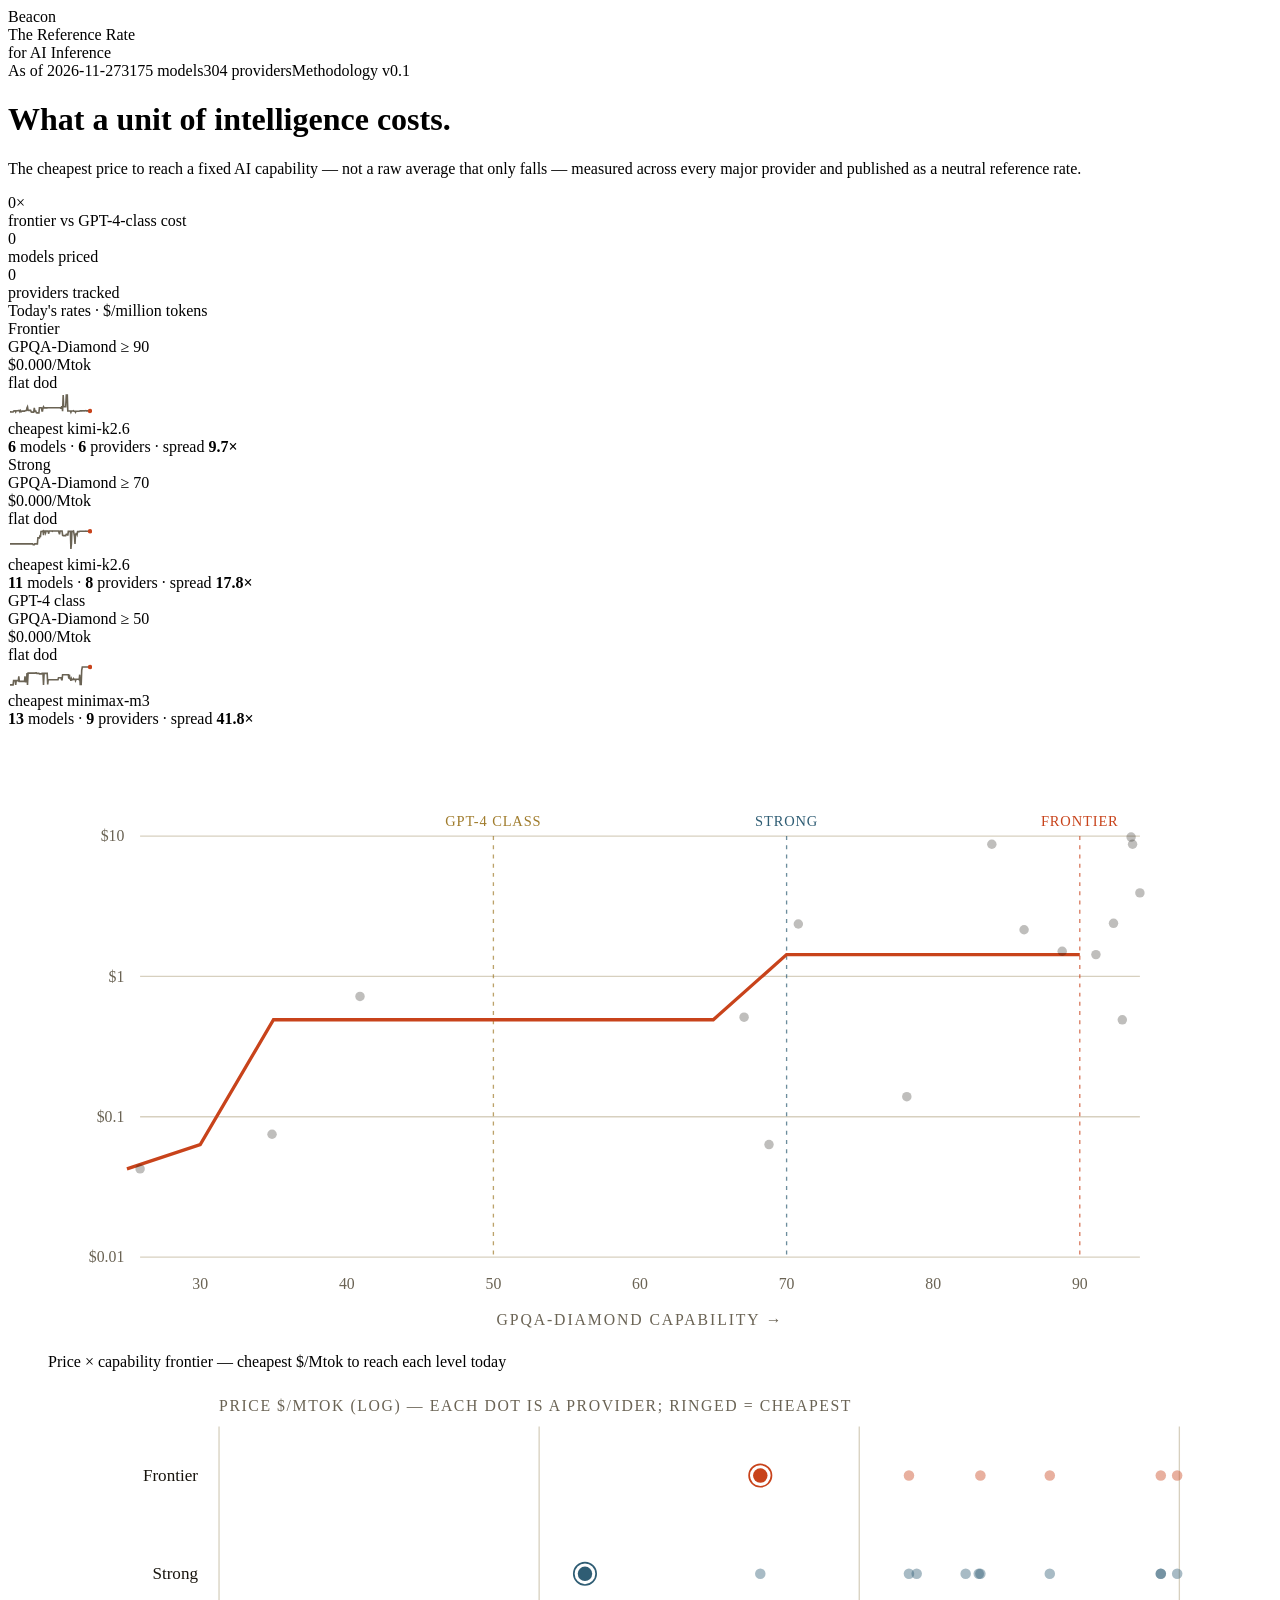
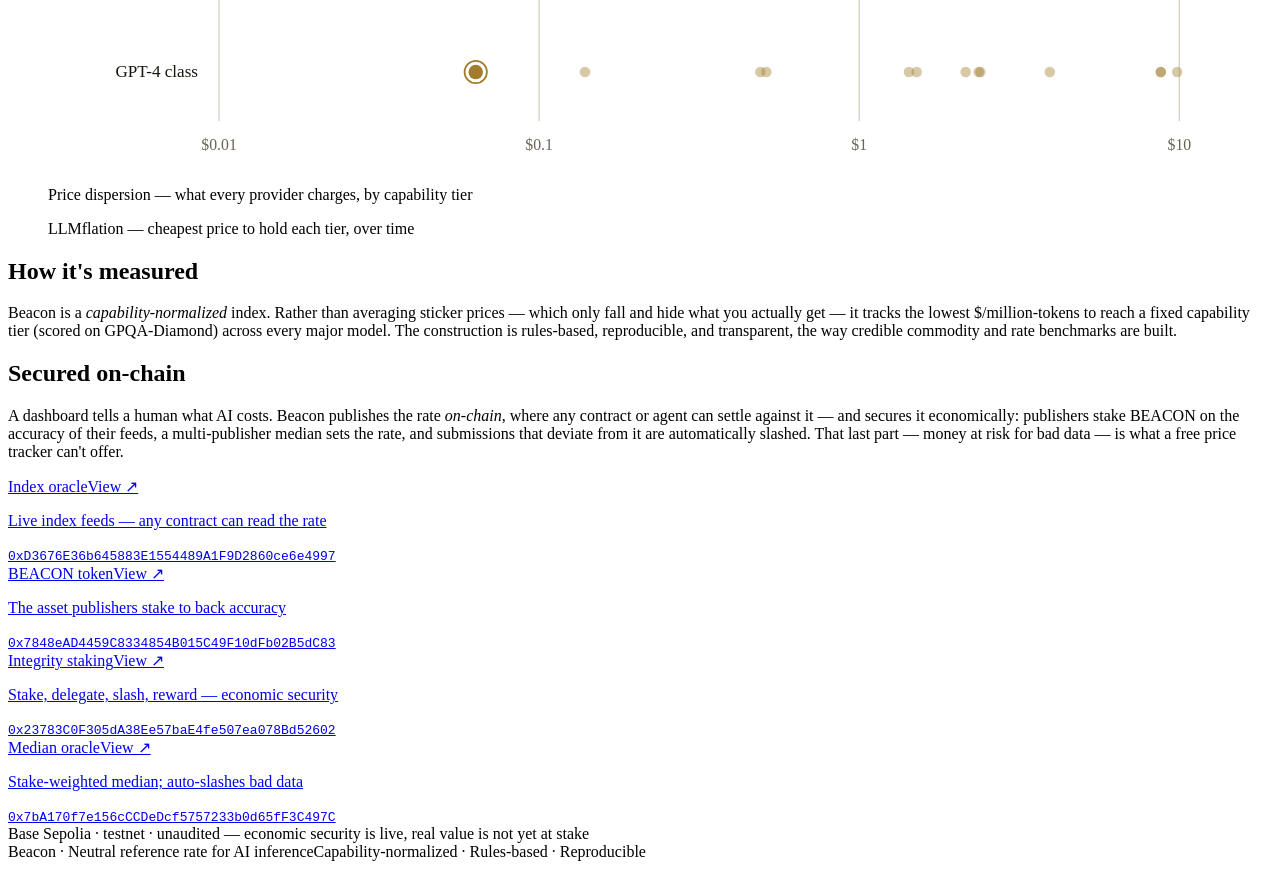
==== commit 93aa29e3: "dashboard: 2026-11-27" ====
--- a/index.html
+++ b/index.html
@@ -1 +1 @@
-<!DOCTYPE html><html lang="en" class="__variable_d72f3e __variable_9cce52 __variable_67651d"><head><meta charSet="utf-8"/><meta name="viewport" content="width=device-width, initial-scale=1"/><link rel="preload" href="/beacon-index/_next/static/media/26d4368bf94c0ec4-s.p.woff2" as="font" crossorigin="" type="font/woff2"/><link rel="preload" href="/beacon-index/_next/static/media/98e207f02528a563-s.p.woff2" as="font" crossorigin="" type="font/woff2"/><link rel="preload" href="/beacon-index/_next/static/media/d3ebbfd689654d3a-s.p.woff2" as="font" crossorigin="" type="font/woff2"/><link rel="preload" href="/beacon-index/_next/static/media/db96af6b531dc71f-s.p.woff2" as="font" crossorigin="" type="font/woff2"/><link rel="preload" href="/beacon-index/_next/static/media/e6099e249fd938cc-s.p.woff2" as="font" crossorigin="" type="font/woff2"/><link rel="stylesheet" href="/beacon-index/_next/static/css/01a57510ec6f1f9e.css" data-precedence="next"/><link rel="stylesheet" href="/beacon-index/_next/static/css/d41494e08c044a99.css" data-precedence="next"/><link rel="preload" as="script" fetchPriority="low" href="/beacon-index/_next/static/chunks/webpack-0a54097ec1bbaedd.js"/><script src="/beacon-index/_next/static/chunks/fd9d1056-d20073893f28fa59.js" async=""></script><script src="/beacon-index/_next/static/chunks/117-8e3064e59cc566d4.js" async=""></script><script src="/beacon-index/_next/static/chunks/main-app-f4d6f3136e873070.js" async=""></script><script src="/beacon-index/_next/static/chunks/612-9df6e72e6574c11a.js" async=""></script><script src="/beacon-index/_next/static/chunks/app/page-e1f3075f2f78946a.js" async=""></script><title>Beacon — the reference rate for AI inference</title><meta name="description" content="What a unit of intelligence costs: a capability-normalized price reference rate across every major AI model — updated daily and published on-chain."/><meta property="og:title" content="Beacon — the reference rate for AI inference"/><meta property="og:description" content="What a unit of intelligence costs: a capability-normalized price reference rate across every major AI model — updated daily and published on-chain."/><meta property="og:url" content="https://zhijiewong.github.io/beacon-index/"/><meta property="og:site_name" content="Beacon"/><meta property="og:image" content="https://zhijiewong.github.io/beacon-index/og.png"/><meta property="og:image:width" content="1200"/><meta property="og:image:height" content="630"/><meta property="og:image:alt" content="Beacon — the reference rate for AI inference"/><meta property="og:type" content="website"/><meta name="twitter:card" content="summary_large_image"/><meta name="twitter:title" content="Beacon — the reference rate for AI inference"/><meta name="twitter:description" content="What a unit of intelligence costs: a capability-normalized price reference rate across every major AI model — updated daily and published on-chain."/><meta name="twitter:image" content="https://zhijiewong.github.io/beacon-index/og.png"/><link rel="icon" href="/beacon-index/icon.svg?f654634d08afa04b" type="image/svg+xml" sizes="any"/><meta name="next-size-adjust"/><script src="/beacon-index/_next/static/chunks/polyfills-42372ed130431b0a.js" noModule=""></script></head><body class="font-sans antialiased"><main class="max-w-[1040px] mx-auto px-5 sm:px-10 pt-12 sm:pt-16 pb-24"><header class="flex justify-between items-baseline gap-6 border-b-[1.5px] border-ink pb-4 flex-wrap rise"><div class="font-serif text-[clamp(40px,7vw,76px)] leading-[.9]">Beacon</div><div class="font-mono text-xs tracking-[.16em] uppercase text-soft text-right">The Reference Rate<br/>for AI Inference</div></header><div class="flex gap-5 flex-wrap font-mono text-xs tracking-[.12em] uppercase text-soft pt-3 rise" style="animation-delay:.06s"><span><span class="inline-block w-[7px] h-[7px] rounded-full bg-sig mr-1.5 live-dot"></span>As of <!-- -->2026-11-26</span><span>3157<!-- --> models</span><span>304<!-- --> providers</span><span>Methodology v<!-- -->0.1</span></div><h1 class="font-serif text-[clamp(34px,5.6vw,60px)] leading-[1.04] max-w-[18ch] mt-10 sm:mt-16 mb-3.5 rise" style="animation-delay:.1s">What a unit of intelligence costs.</h1><p class="max-w-[58ch] text-[#3a352b] text-[clamp(16px,2vw,18px)] mb-7 rise" style="animation-delay:.14s">The cheapest price to reach a fixed AI capability — not a raw average that only falls — measured across every major provider and published as a neutral reference rate.</p><div class="grid grid-cols-2 md:grid-cols-3 gap-px bg-hair border border-hair my-10 rise" style="animation-delay:.18s"><div class="bg-paper px-5 py-5"><div class="font-mono font-semibold text-[clamp(28px,4vw,40px)] tracking-tight tnum text-ink">0<!-- -->×</div><div class="font-mono text-[11px] tracking-[.12em] uppercase text-soft mt-1">frontier vs GPT-4-class cost</div></div><div class="bg-paper px-5 py-5"><div class="font-mono font-semibold text-[clamp(28px,4vw,40px)] tracking-tight tnum text-ink">0</div><div class="font-mono text-[11px] tracking-[.12em] uppercase text-soft mt-1">models priced</div></div><div class="bg-paper px-5 py-5"><div class="font-mono font-semibold text-[clamp(28px,4vw,40px)] tracking-tight tnum text-ink">0</div><div class="font-mono text-[11px] tracking-[.12em] uppercase text-soft mt-1">providers tracked</div></div></div><div class="font-mono text-xs tracking-[.18em] uppercase text-soft mt-2 mb-1.5 rise">Today&#x27;s rates · $/million tokens</div><section class="border-t-[1.5px] border-ink"><div class="group relative grid grid-cols-[1fr_auto] md:grid-cols-[1.2fr_1.3fr_.8fr_1.7fr] gap-x-[18px] gap-y-2 items-center px-2.5 py-5 border-b border-hair transition-colors hover:bg-paper2 rise" style="animation-delay:0.14s"><span class="absolute left-0 inset-y-0 w-[3px] bg-transparent group-hover:bg-sig transition-colors"></span><div><div class="font-serif text-[clamp(22px,3vw,30px)] leading-none">Frontier</div><div class="font-mono text-[11px] tracking-[.06em] uppercase text-soft mt-0.5">GPQA-Diamond<!-- --> ≥ <!-- -->90</div></div><div><div class="font-mono font-medium text-[clamp(26px,4vw,40px)] tracking-tight tnum">$<!-- -->0.000<span class="text-[.4em] text-soft">/Mtok</span></div><div class="font-mono text-xs mt-0.5 text-soft">flat dod</div></div><div class="hidden md:block"><svg viewBox="0 0 84 24" width="84" height="24" class="block"><polyline points="2.0,19.9 2.5,19.9 3.0,19.9 3.6,20.0 4.1,20.0 4.6,20.0 5.1,20.0 5.6,19.0 6.2,19.0 6.7,18.8 7.2,18.8 7.7,19.9 8.2,18.9 8.8,18.8 9.3,18.8 9.8,18.8 10.3,18.6 10.8,18.6 11.4,18.6 11.9,19.6 12.4,18.6 12.9,19.6 13.4,19.6 13.9,19.1 14.5,19.1 15.0,19.1 15.5,19.1 16.0,19.1 16.5,19.1 17.1,18.8 17.6,18.8 18.1,18.5 18.6,18.5 19.1,15.8 19.7,14.8 20.2,18.3 20.7,18.4 21.2,18.4 21.7,18.4 22.3,18.3 22.8,18.3 23.3,19.9 23.8,20.1 24.3,20.1 24.9,20.1 25.4,20.0 25.9,20.1 26.4,15.8 26.9,19.1 27.5,19.0 28.0,19.0 28.5,20.7 29.0,20.9 29.5,20.9 30.1,20.9 30.6,21.0 31.1,21.0 31.6,15.8 32.1,15.8 32.6,15.8 33.2,15.8 33.7,15.9 34.2,19.0 34.7,19.0 35.2,15.9 35.8,14.8 36.3,15.9 36.8,15.9 37.3,15.9 37.8,15.9 38.4,15.9 38.9,15.9 39.4,15.9 39.9,15.8 40.4,15.8 41.0,15.8 41.5,15.8 42.0,15.8 42.5,15.8 43.0,15.8 43.6,15.8 44.1,15.8 44.6,15.8 45.1,15.8 45.6,15.8 46.2,15.8 46.7,15.8 47.2,15.8 47.7,15.8 48.2,15.8 48.8,15.8 49.3,15.8 49.8,15.8 50.3,15.8 50.8,15.8 51.4,15.8 51.9,15.8 52.4,15.8 52.9,16.1 53.4,16.1 53.9,14.8 54.5,14.8 55.0,19.2 55.5,3.0 56.0,14.8 56.5,14.8 57.1,14.8 57.6,14.8 58.1,14.8 58.6,3.0 59.1,3.0 59.7,3.0 60.2,19.0 60.7,19.0 61.2,19.0 61.7,19.0 62.3,19.0 62.8,19.0 63.3,20.3 63.8,19.0 64.3,19.0 64.9,19.0 65.4,19.0 65.9,18.7 66.4,19.2 66.9,19.2 67.5,19.2 68.0,20.3 68.5,19.2 69.0,19.2 69.5,19.2 70.1,19.2 70.6,19.2 71.1,19.2 71.6,19.2 72.1,19.0 72.6,18.9 73.2,18.9 73.7,18.9 74.2,18.9 74.7,18.9 75.2,18.8 75.8,18.8 76.3,18.9 76.8,18.9 77.3,18.8 77.8,18.8 78.4,18.7 78.9,18.9 79.4,18.9 79.9,18.9 80.4,18.9 81.0,18.9 81.5,19.0 82.0,19.0" fill="none" stroke="#6A6354" stroke-width="1.6"></polyline><circle cx="82" cy="18.983480795785812" r="2.2" fill="#C8431B"></circle></svg></div><div class="font-mono text-[12.5px] text-soft text-left md:text-right leading-relaxed col-span-2 md:col-span-1">cheapest <span class="text-ink">kimi-k2.6</span><br/><b class="text-ink font-medium">6</b> models · <b class="text-ink font-medium">6</b> providers · spread <b class="text-ink font-medium">9.7×</b></div></div><div class="group relative grid grid-cols-[1fr_auto] md:grid-cols-[1.2fr_1.3fr_.8fr_1.7fr] gap-x-[18px] gap-y-2 items-center px-2.5 py-5 border-b border-hair transition-colors hover:bg-paper2 rise" style="animation-delay:0.21000000000000002s"><span class="absolute left-0 inset-y-0 w-[3px] bg-transparent group-hover:bg-sig transition-colors"></span><div><div class="font-serif text-[clamp(22px,3vw,30px)] leading-none">Strong</div><div class="font-mono text-[11px] tracking-[.06em] uppercase text-soft mt-0.5">GPQA-Diamond<!-- --> ≥ <!-- -->70</div></div><div><div class="font-mono font-medium text-[clamp(26px,4vw,40px)] tracking-tight tnum">$<!-- -->0.000<span class="text-[.4em] text-soft">/Mtok</span></div><div class="font-mono text-xs mt-0.5 text-soft">flat dod</div></div><div class="hidden md:block"><svg viewBox="0 0 84 24" width="84" height="24" class="block"><polyline points="2.0,15.9 2.5,15.9 3.0,15.9 3.6,15.9 4.1,15.9 4.6,15.9 5.1,15.9 5.6,15.9 6.2,15.9 6.7,15.9 7.2,15.9 7.7,15.9 8.2,15.9 8.8,15.9 9.3,15.9 9.8,15.9 10.3,15.9 10.8,15.9 11.4,15.9 11.9,15.9 12.4,15.9 12.9,15.9 13.4,15.9 13.9,15.9 14.5,15.9 15.0,15.9 15.5,15.9 16.0,15.9 16.5,15.9 17.1,15.9 17.6,15.9 18.1,15.9 18.6,15.9 19.1,15.9 19.7,15.9 20.2,15.9 20.7,15.9 21.2,15.9 21.7,15.9 22.3,15.9 22.8,15.9 23.3,15.9 23.8,15.9 24.3,15.9 24.9,15.9 25.4,16.8 25.9,16.8 26.4,16.8 26.9,15.9 27.5,15.9 28.0,15.9 28.5,15.9 29.0,15.9 29.5,15.9 30.1,9.9 30.6,9.9 31.1,9.9 31.6,9.9 32.1,8.0 32.6,8.2 33.2,3.5 33.7,3.5 34.2,3.4 34.7,3.4 35.2,3.0 35.8,7.2 36.3,3.0 36.8,3.0 37.3,3.0 37.8,4.9 38.4,3.0 38.9,3.0 39.4,3.0 39.9,3.0 40.4,3.9 41.0,5.7 41.5,3.0 42.0,3.0 42.5,3.0 43.0,3.0 43.6,3.0 44.1,3.0 44.6,3.3 45.1,3.0 45.6,3.0 46.2,3.0 46.7,3.0 47.2,3.0 47.7,3.0 48.2,3.0 48.8,3.0 49.3,3.0 49.8,3.0 50.3,3.0 50.8,3.0 51.4,4.5 51.9,6.3 52.4,3.0 52.9,3.0 53.4,3.0 53.9,3.0 54.5,3.0 55.0,7.2 55.5,7.6 56.0,7.6 56.5,7.6 57.1,7.6 57.6,7.6 58.1,7.6 58.6,6.2 59.1,6.2 59.7,6.2 60.2,7.6 60.7,3.4 61.2,3.4 61.7,3.4 62.3,3.4 62.8,3.4 63.3,21.0 63.8,15.9 64.3,3.4 64.9,3.4 65.4,3.4 65.9,3.1 66.4,5.5 66.9,8.6 67.5,15.9 68.0,6.6 68.5,5.5 69.0,5.5 69.5,6.7 70.1,3.6 70.6,3.6 71.1,3.6 71.6,3.6 72.1,3.3 72.6,3.2 73.2,3.2 73.7,3.2 74.2,3.2 74.7,3.2 75.2,3.2 75.8,3.2 76.3,3.2 76.8,3.2 77.3,3.2 77.8,3.2 78.4,3.1 78.9,3.2 79.4,3.2 79.9,3.2 80.4,3.2 81.0,3.2 81.5,3.3 82.0,3.3" fill="none" stroke="#6A6354" stroke-width="1.6"></polyline><circle cx="82" cy="3.3239067844099637" r="2.2" fill="#C8431B"></circle></svg></div><div class="font-mono text-[12.5px] text-soft text-left md:text-right leading-relaxed col-span-2 md:col-span-1">cheapest <span class="text-ink">kimi-k2.6</span><br/><b class="text-ink font-medium">11</b> models · <b class="text-ink font-medium">8</b> providers · spread <b class="text-ink font-medium">17.8×</b></div></div><div class="group relative grid grid-cols-[1fr_auto] md:grid-cols-[1.2fr_1.3fr_.8fr_1.7fr] gap-x-[18px] gap-y-2 items-center px-2.5 py-5 border-b border-hair transition-colors hover:bg-paper2 rise" style="animation-delay:0.28s"><span class="absolute left-0 inset-y-0 w-[3px] bg-transparent group-hover:bg-sig transition-colors"></span><div><div class="font-serif text-[clamp(22px,3vw,30px)] leading-none">GPT-4 class</div><div class="font-mono text-[11px] tracking-[.06em] uppercase text-soft mt-0.5">GPQA-Diamond<!-- --> ≥ <!-- -->50</div></div><div><div class="font-mono font-medium text-[clamp(26px,4vw,40px)] tracking-tight tnum">$<!-- -->0.000<span class="text-[.4em] text-soft">/Mtok</span></div><div class="font-mono text-xs mt-0.5 text-soft">flat dod</div></div><div class="hidden md:block"><svg viewBox="0 0 84 24" width="84" height="24" class="block"><polyline points="2.0,20.9 2.5,20.9 3.0,20.9 3.6,20.9 4.1,20.9 4.6,20.9 5.1,20.9 5.6,16.6 6.2,16.6 6.7,16.6 7.2,16.6 7.7,20.9 8.2,16.6 8.8,16.6 9.3,16.6 9.8,16.6 10.3,16.9 10.8,12.4 11.4,17.4 11.9,17.4 12.4,17.4 12.9,17.4 13.4,17.4 13.9,17.4 14.5,17.4 15.0,17.4 15.5,17.4 16.0,17.4 16.5,17.4 17.1,12.4 17.6,17.7 18.1,17.7 18.6,17.7 19.1,9.1 19.7,21.0 20.2,9.1 20.7,9.1 21.2,9.1 21.7,9.1 22.3,9.1 22.8,9.1 23.3,9.1 23.8,9.1 24.3,9.1 24.9,9.1 25.4,9.1 25.9,9.1 26.4,9.1 26.9,9.1 27.5,9.1 28.0,8.8 28.5,8.8 29.0,9.4 29.5,9.4 30.1,9.4 30.6,9.4 31.1,9.4 31.6,9.9 32.1,9.9 32.6,9.9 33.2,9.9 33.7,9.9 34.2,9.4 34.7,9.4 35.2,9.4 35.8,21.0 36.3,9.4 36.8,9.4 37.3,9.4 37.8,9.4 38.4,9.4 38.9,9.4 39.4,9.4 39.9,20.4 40.4,15.7 41.0,15.7 41.5,15.7 42.0,15.7 42.5,15.7 43.0,15.7 43.6,15.7 44.1,15.7 44.6,15.7 45.1,15.7 45.6,15.7 46.2,15.7 46.7,15.7 47.2,15.7 47.7,15.7 48.2,15.7 48.8,15.7 49.3,15.7 49.8,15.7 50.3,15.7 50.8,13.7 51.4,13.7 51.9,13.7 52.4,13.7 52.9,13.7 53.4,13.7 53.9,15.8 54.5,15.8 55.0,10.7 55.5,10.7 56.0,10.7 56.5,10.7 57.1,10.7 57.6,10.7 58.1,10.7 58.6,10.7 59.1,10.7 59.7,10.7 60.2,10.7 60.7,10.7 61.2,14.6 61.7,10.7 62.3,14.6 62.8,14.6 63.3,16.7 63.8,14.6 64.3,15.8 64.9,15.8 65.4,15.8 65.9,14.6 66.4,15.2 66.9,15.2 67.5,15.2 68.0,16.7 68.5,15.2 69.0,15.2 69.5,15.2 70.1,15.2 70.6,15.2 71.1,15.2 71.6,15.8 72.1,10.7 72.6,20.5 73.2,20.5 73.7,20.5 74.2,6.4 74.7,3.0 75.2,3.0 75.8,3.0 76.3,3.0 76.8,3.0 77.3,3.0 77.8,3.0 78.4,3.0 78.9,3.0 79.4,3.0 79.9,3.0 80.4,3.0 81.0,3.0 81.5,3.0 82.0,3.0" fill="none" stroke="#6A6354" stroke-width="1.6"></polyline><circle cx="82" cy="3" r="2.2" fill="#C8431B"></circle></svg></div><div class="font-mono text-[12.5px] text-soft text-left md:text-right leading-relaxed col-span-2 md:col-span-1">cheapest <span class="text-ink">minimax-m3</span><br/><b class="text-ink font-medium">13</b> models · <b class="text-ink font-medium">9</b> providers · spread <b class="text-ink font-medium">41.8×</b></div></div></section><figure class="my-10 p-[18px] pb-2 bg-paper2 border border-hair rise" style="animation-delay:.1s"><svg viewBox="0 0 900 460" class="block w-full h-auto" font-family="var(--font-mono), monospace"><g><line x1="70" y1="390" x2="830" y2="390" stroke="#D7D0BF"></line><text x="58" y="394" fill="#6A6354" font-size="12" text-anchor="end">$<!-- -->0.01</text></g><g><line x1="70" y1="283.33333333333337" x2="830" y2="283.33333333333337" stroke="#D7D0BF"></line><text x="58" y="287.33333333333337" fill="#6A6354" font-size="12" text-anchor="end">$<!-- -->0.1</text></g><g><line x1="70" y1="176.66666666666669" x2="830" y2="176.66666666666669" stroke="#D7D0BF"></line><text x="58" y="180.66666666666669" fill="#6A6354" font-size="12" text-anchor="end">$<!-- -->1</text></g><g><line x1="70" y1="70" x2="830" y2="70" stroke="#D7D0BF"></line><text x="58" y="74" fill="#6A6354" font-size="12" text-anchor="end">$<!-- -->10</text></g><text x="115.68914956011733" y="414" fill="#6A6354" font-size="12" text-anchor="middle">30</text><text x="227.12609970674492" y="414" fill="#6A6354" font-size="12" text-anchor="middle">40</text><text x="338.5630498533725" y="414" fill="#6A6354" font-size="12" text-anchor="middle">50</text><text x="450.00000000000006" y="414" fill="#6A6354" font-size="12" text-anchor="middle">60</text><text x="561.4369501466276" y="414" fill="#6A6354" font-size="12" text-anchor="middle">70</text><text x="672.8739002932552" y="414" fill="#6A6354" font-size="12" text-anchor="middle">80</text><text x="784.3108504398828" y="414" fill="#6A6354" font-size="12" text-anchor="middle">90</text><g><line x1="784.3108504398828" y1="70" x2="784.3108504398828" y2="390" stroke="#C8431B" stroke-dasharray="3 4" opacity="0.7"></line><text x="784.3108504398828" y="62" fill="#C8431B" font-size="11" text-anchor="middle" letter-spacing="0.06em">FRONTIER</text></g><g><line x1="561.4369501466276" y1="70" x2="561.4369501466276" y2="390" stroke="#2F5D74" stroke-dasharray="3 4" opacity="0.7"></line><text x="561.4369501466276" y="62" fill="#2F5D74" font-size="11" text-anchor="middle" letter-spacing="0.06em">STRONG</text></g><g><line x1="338.5630498533725" y1="70" x2="338.5630498533725" y2="390" stroke="#A07C2C" stroke-dasharray="3 4" opacity="0.7"></line><text x="338.5630498533725" y="62" fill="#A07C2C" font-size="11" text-anchor="middle" letter-spacing="0.06em">GPT-4 CLASS</text></g><path d="M60.0 323.0 L115.7 304.5 L171.4 209.6 L227.1 209.6 L282.8 209.6 L338.6 209.6 L394.3 209.6 L450.0 209.6 L505.7 209.6 L561.4 160.1 L617.2 160.1 L672.9 160.1 L728.6 160.1 L784.3 160.1" fill="none" stroke="#C8431B" stroke-width="2.5"></path><circle cx="717.4486803519062" cy="76.18580767761995" r="3.6" fill="#18140D" opacity="0.28"></circle><circle cx="824.4281524926686" cy="76.18580767761995" r="3.6" fill="#18140D" opacity="0.28"></circle><circle cx="570.3519061583579" cy="136.84033950066126" r="3.6" fill="#18140D" opacity="0.28"></circle><circle cx="770.9384164222876" cy="157.52687036182206" r="3.6" fill="#18140D" opacity="0.28"></circle><circle cx="830" cy="113.17647287491656" r="3.6" fill="#18140D" opacity="0.28"></circle><circle cx="170.29325513196483" cy="296.66013190488536" r="3.6" fill="#18140D" opacity="0.28"></circle><circle cx="237.15542521994138" cy="191.88453371399802" r="3.6" fill="#18140D" opacity="0.28"></circle><circle cx="70" cy="322.9718474613001" r="3.6" fill="#18140D" opacity="0.28"></circle><circle cx="529.1202346041056" cy="207.6326538957022" r="3.6" fill="#18140D" opacity="0.28"></circle><circle cx="816.6275659824048" cy="209.6415671176487" r="3.6" fill="#18140D" opacity="0.28"></circle><circle cx="796.5689149560118" cy="160.1025513208641" r="3.6" fill="#18140D" opacity="0.28"></circle><circle cx="823.3137829912024" cy="70.72953861656589" r="3.6" fill="#18140D" opacity="0.28"></circle><circle cx="652.8152492668623" cy="268.0617607253143" r="3.6" fill="#18140D" opacity="0.28"></circle><circle cx="548.0645161290323" cy="304.4620829502515" r="3.6" fill="#18140D" opacity="0.28"></circle><circle cx="809.9413489736072" cy="136.30422389886533" r="3.6" fill="#18140D" opacity="0.28"></circle><circle cx="741.9648093841644" cy="141.20656427566874" r="3.6" fill="#18140D" opacity="0.28"></circle><text x="450" y="442" fill="#6A6354" font-size="12" text-anchor="middle" letter-spacing="0.12em">GPQA-DIAMOND<!-- --> CAPABILITY →</text></svg><figcaption class="font-mono text-xs tracking-[.1em] uppercase text-soft pt-2.5 px-1">Price × capability frontier — cheapest $/Mtok to reach each level today</figcaption></figure><figure class="my-10 p-[18px] pb-2 bg-paper2 border border-hair rise" style="animation-delay:.1s"><svg viewBox="0 0 900 300" class="block w-full h-auto" font-family="var(--font-mono), monospace"><text x="130" y="18" fill="#6A6354" font-size="12" letter-spacing="0.1em">PRICE $/MTOK (LOG) — EACH DOT IS A PROVIDER; RINGED = CHEAPEST</text><g><line x1="130" y1="30" x2="130" y2="254" stroke="#D7D0BF"></line><text x="130" y="276" fill="#6A6354" font-size="12" text-anchor="middle">$<!-- -->0.01</text></g><g><line x1="373.3333333333333" y1="30" x2="373.3333333333333" y2="254" stroke="#D7D0BF"></line><text x="373.3333333333333" y="276" fill="#6A6354" font-size="12" text-anchor="middle">$<!-- -->0.1</text></g><g><line x1="616.6666666666666" y1="30" x2="616.6666666666666" y2="254" stroke="#D7D0BF"></line><text x="616.6666666666666" y="276" fill="#6A6354" font-size="12" text-anchor="middle">$<!-- -->1</text></g><g><line x1="860" y1="30" x2="860" y2="254" stroke="#D7D0BF"></line><text x="860" y="276" fill="#6A6354" font-size="12" text-anchor="middle">$<!-- -->10</text></g><g><text x="114" y="71.33333333333334" fill="#18140D" font-size="13" text-anchor="end" font-family="var(--font-sans), sans-serif">Frontier</text><g><circle cx="541.4426750128639" cy="67.33333333333334" r="5.5" fill="#C8431B" opacity="1"></circle><circle cx="541.4426750128639" cy="67.33333333333334" r="8.5" fill="none" stroke="#C8431B" stroke-width="1.3"></circle></g><g><circle cx="654.4535547992788" cy="67.33333333333334" r="4" fill="#C8431B" opacity="0.42"></circle></g><g><circle cx="708.7434892307134" cy="67.33333333333334" r="4" fill="#C8431B" opacity="0.42"></circle></g><g><circle cx="761.5036712540966" cy="67.33333333333334" r="4" fill="#C8431B" opacity="0.42"></circle></g><g><circle cx="845.8886262354295" cy="67.33333333333334" r="4" fill="#C8431B" opacity="0.42"></circle></g><g><circle cx="858.3357400309591" cy="67.33333333333334" r="4" fill="#C8431B" opacity="0.42"></circle></g></g><g><text x="114" y="146" fill="#18140D" font-size="13" text-anchor="end" font-family="var(--font-sans), sans-serif">Strong</text><g><circle cx="408.17160834537674" cy="142" r="5.5" fill="#2F5D74" opacity="1"></circle><circle cx="408.17160834537674" cy="142" r="8.5" fill="none" stroke="#2F5D74" stroke-width="1.3"></circle></g><g><circle cx="541.4426750128639" cy="142" r="4" fill="#2F5D74" opacity="0.42"></circle></g><g><circle cx="654.4535547992788" cy="142" r="4" fill="#2F5D74" opacity="0.42"></circle></g><g><circle cx="660.3293269870934" cy="142" r="4" fill="#2F5D74" opacity="0.42"></circle></g><g><circle cx="697.5600252461306" cy="142" r="4" fill="#2F5D74" opacity="0.42"></circle></g><g><circle cx="707.5204755141165" cy="142" r="4" fill="#2F5D74" opacity="0.42"></circle></g><g><circle cx="708.7434892307134" cy="142" r="4" fill="#2F5D74" opacity="0.42"></circle></g><g><circle cx="761.5036712540966" cy="142" r="4" fill="#2F5D74" opacity="0.42"></circle></g><g><circle cx="845.8886262354295" cy="142" r="4" fill="#2F5D74" opacity="0.42"></circle></g><g><circle cx="845.8886262354295" cy="142" r="4" fill="#2F5D74" opacity="0.42"></circle></g><g><circle cx="858.3357400309591" cy="142" r="4" fill="#2F5D74" opacity="0.42"></circle></g></g><g><text x="114" y="220.66666666666669" fill="#18140D" font-size="13" text-anchor="end" font-family="var(--font-sans), sans-serif">GPT-4 class</text><g><circle cx="325.13337326973874" cy="216.66666666666669" r="5.5" fill="#A07C2C" opacity="1"></circle><circle cx="325.13337326973874" cy="216.66666666666669" r="8.5" fill="none" stroke="#A07C2C" stroke-width="1.3"></circle></g><g><circle cx="408.17160834537674" cy="216.66666666666669" r="4" fill="#A07C2C" opacity="0.42"></circle></g><g><circle cx="541.4426750128639" cy="216.66666666666669" r="4" fill="#A07C2C" opacity="0.42"></circle></g><g><circle cx="546.0255083004295" cy="216.66666666666669" r="4" fill="#A07C2C" opacity="0.42"></circle></g><g><circle cx="654.4535547992788" cy="216.66666666666669" r="4" fill="#A07C2C" opacity="0.42"></circle></g><g><circle cx="660.3293269870934" cy="216.66666666666669" r="4" fill="#A07C2C" opacity="0.42"></circle></g><g><circle cx="697.5600252461306" cy="216.66666666666669" r="4" fill="#A07C2C" opacity="0.42"></circle></g><g><circle cx="707.5204755141165" cy="216.66666666666669" r="4" fill="#A07C2C" opacity="0.42"></circle></g><g><circle cx="708.7434892307134" cy="216.66666666666669" r="4" fill="#A07C2C" opacity="0.42"></circle></g><g><circle cx="761.5036712540966" cy="216.66666666666669" r="4" fill="#A07C2C" opacity="0.42"></circle></g><g><circle cx="845.8886262354295" cy="216.66666666666669" r="4" fill="#A07C2C" opacity="0.42"></circle></g><g><circle cx="845.8886262354295" cy="216.66666666666669" r="4" fill="#A07C2C" opacity="0.42"></circle></g><g><circle cx="858.3357400309591" cy="216.66666666666669" r="4" fill="#A07C2C" opacity="0.42"></circle></g></g></svg><figcaption class="font-mono text-xs tracking-[.1em] uppercase text-soft pt-2.5 px-1">Price dispersion — what every provider charges, by capability tier</figcaption></figure><figure class="my-10 p-[18px] pb-2 bg-paper2 border border-hair rise" style="animation-delay:.1s"><div class="w-full h-72 mt-2"><div class="recharts-responsive-container h-full w-full" style="width:100%;height:100%;min-width:0"></div></div><figcaption class="font-mono text-xs tracking-[.1em] uppercase text-soft pt-2.5 px-1">LLMflation — cheapest price to hold each tier, over time</figcaption></figure><h2 class="font-serif text-[clamp(26px,3.4vw,34px)] mt-16 mb-3 rise">How it&#x27;s measured</h2><p class="max-w-[62ch] text-[#33302a] rise">Beacon is a <em>capability-normalized</em> index. Rather than averaging sticker prices — which only fall and hide what you actually get — it tracks the lowest $/million-tokens to reach a fixed capability tier (scored on <!-- -->GPQA-Diamond<!-- -->) across every major model. The construction is rules-based, reproducible, and transparent, the way credible commodity and rate benchmarks are built.</p><h2 class="font-serif text-[clamp(26px,3.4vw,34px)] mt-16 mb-3 rise">Secured on-chain</h2><p class="max-w-[62ch] text-[#33302a] mb-6 rise">A dashboard tells a human what AI costs. Beacon publishes the rate <em>on-chain</em>, where any contract or agent can settle against it — and secures it economically: publishers stake <!-- --> <span class="font-mono text-[.92em]">BEACON</span> on the accuracy of their feeds, a multi-publisher median sets the rate, and submissions that deviate from it are automatically slashed. That last part — money at risk for bad data — is what a free price tracker can&#x27;t offer.</p><div class="grid sm:grid-cols-2 gap-3 rise" style="animation-delay:.06s"><a href="https://sepolia.basescan.org/address/0xD3676E36b645883E1554489A1F9D2860ce6e4997" target="_blank" rel="noopener noreferrer" class="group block p-4 bg-paper2 border border-hair hover:border-ink transition-colors"><div class="flex items-baseline justify-between gap-3"><span class="font-serif text-[19px] leading-tight">Index oracle</span><span class="font-mono text-[10px] tracking-[.12em] uppercase text-soft group-hover:text-sig">View ↗</span></div><p class="text-sm text-[#4a4536] mt-1 mb-2">Live index feeds — any contract can read the rate</p><code class="font-mono text-xs text-soft break-all group-hover:text-ink">0xD3676E36b645883E1554489A1F9D2860ce6e4997</code></a><a href="https://sepolia.basescan.org/address/0x7848eAD4459C8334854B015C49F10dFb02B5dC83" target="_blank" rel="noopener noreferrer" class="group block p-4 bg-paper2 border border-hair hover:border-ink transition-colors"><div class="flex items-baseline justify-between gap-3"><span class="font-serif text-[19px] leading-tight">BEACON token</span><span class="font-mono text-[10px] tracking-[.12em] uppercase text-soft group-hover:text-sig">View ↗</span></div><p class="text-sm text-[#4a4536] mt-1 mb-2">The asset publishers stake to back accuracy</p><code class="font-mono text-xs text-soft break-all group-hover:text-ink">0x7848eAD4459C8334854B015C49F10dFb02B5dC83</code></a><a href="https://sepolia.basescan.org/address/0x23783C0F305dA38Ee57baE4fe507ea078Bd52602" target="_blank" rel="noopener noreferrer" class="group block p-4 bg-paper2 border border-hair hover:border-ink transition-colors"><div class="flex items-baseline justify-between gap-3"><span class="font-serif text-[19px] leading-tight">Integrity staking</span><span class="font-mono text-[10px] tracking-[.12em] uppercase text-soft group-hover:text-sig">View ↗</span></div><p class="text-sm text-[#4a4536] mt-1 mb-2">Stake, delegate, slash, reward — economic security</p><code class="font-mono text-xs text-soft break-all group-hover:text-ink">0x23783C0F305dA38Ee57baE4fe507ea078Bd52602</code></a><a href="https://sepolia.basescan.org/address/0x7bA170f7e156cCCDeDcf5757233b0d65fF3C497C" target="_blank" rel="noopener noreferrer" class="group block p-4 bg-paper2 border border-hair hover:border-ink transition-colors"><div class="flex items-baseline justify-between gap-3"><span class="font-serif text-[19px] leading-tight">Median oracle</span><span class="font-mono text-[10px] tracking-[.12em] uppercase text-soft group-hover:text-sig">View ↗</span></div><p class="text-sm text-[#4a4536] mt-1 mb-2">Stake-weighted median; auto-slashes bad data</p><code class="font-mono text-xs text-soft break-all group-hover:text-ink">0x7bA170f7e156cCCDeDcf5757233b0d65fF3C497C</code></a></div><div class="font-mono text-xs tracking-[.12em] uppercase text-soft mt-3 rise">Base Sepolia<!-- --> · testnet · unaudited — economic security is live, real value is not yet at stake</div><footer class="mt-16 border-t border-hair pt-4 font-mono text-xs tracking-[.08em] uppercase text-soft flex justify-between gap-4 flex-wrap"><span>Beacon · Neutral reference rate for AI inference</span><span>Capability-normalized · Rules-based · Reproducible</span></footer></main><script src="/beacon-index/_next/static/chunks/webpack-0a54097ec1bbaedd.js" async=""></script><script>(self.__next_f=self.__next_f||[]).push([0]);self.__next_f.push([2,null])</script><script>self.__next_f.push([1,"1:HL[\"/beacon-index/_next/static/media/26d4368bf94c0ec4-s.p.woff2\",\"font\",{\"crossOrigin\":\"\",\"type\":\"font/woff2\"}]\n2:HL[\"/beacon-index/_next/static/media/98e207f02528a563-s.p.woff2\",\"font\",{\"crossOrigin\":\"\",\"type\":\"font/woff2\"}]\n3:HL[\"/beacon-index/_next/static/media/d3ebbfd689654d3a-s.p.woff2\",\"font\",{\"crossOrigin\":\"\",\"type\":\"font/woff2\"}]\n4:HL[\"/beacon-index/_next/static/media/db96af6b531dc71f-s.p.woff2\",\"font\",{\"crossOrigin\":\"\",\"type\":\"font/woff2\"}]\n5:HL[\"/beacon-index/_next/static/media/e6099e249fd938cc-s.p.woff2\",\"font\",{\"crossOrigin\":\"\",\"type\":\"font/woff2\"}]\n6:HL[\"/beacon-index/_next/static/css/01a57510ec6f1f9e.css\",\"style\"]\n7:HL[\"/beacon-index/_next/static/css/d41494e08c044a99.css\",\"style\"]\n"])</script><script>self.__next_f.push([1,"8:I[2846,[],\"\"]\na:I[900,[\"612\",\"static/chunks/612-9df6e72e6574c11a.js\",\"931\",\"static/chunks/app/page-e1f3075f2f78946a.js\"],\"default\"]\ne:I[9176,[\"612\",\"static/chunks/612-9df6e72e6574c11a.js\",\"931\",\"static/chunks/app/page-e1f3075f2f78946a.js\"],\"default\"]\nf:I[4707,[],\"\"]\n10:I[6423,[],\"\"]\n12:I[1060,[],\"\"]\nb:T5f9,2.0,19.9 2.5,19.9 3.0,19.9 3.6,20.0 4.1,20.0 4.6,20.0 5.1,20.0 5.6,19.0 6.2,19.0 6.7,18.8 7.2,18.8 7.7,19.9 8.2,18.9 8.8,18.8 9.3,18.8 9.8,18.8 10.3,18.6 10.8,18.6 11.4,18.6 11.9,19.6 12.4,18.6 12.9,19.6 13.4,19.6 13.9,19.1 14.5,19.1 15.0,19.1 15.5,19.1 16.0,19.1 16.5,19.1 17.1,18.8 17.6,18.8 18.1,18.5 18.6,18.5 19.1,15.8 19.7,14.8 20.2,18.3 20.7,18.4 21.2,18.4 21.7,18.4 22.3,18.3 22.8,18.3 23.3,19.9 23.8,20.1 24.3,20.1 24.9,20.1 25.4,20.0 25.9,20.1 26.4,15.8 26.9,19.1 27.5,19.0 28.0,19.0 28.5,20.7 29.0,20.9 29.5,20.9 30.1,20.9 30.6,21.0 31.1,21.0 31.6,15.8 32.1,15.8 32.6,15.8 33.2,15.8 33.7,15.9 34.2,19.0 34.7,19.0 35.2,15.9 35.8,14.8 36.3,15.9 36.8,15.9 37.3,15.9 37.8,15.9 38.4,15.9 38.9,15.9 39.4,15.9 39.9,15.8 40.4,15.8 41.0,15.8 41.5,15.8 42.0,15.8 42.5,15.8 43.0,15.8 43.6,15.8 44.1,15.8 44.6,15.8 45.1,15.8 45.6,15.8 46.2,15.8 46.7,15.8 47.2,15.8 47.7,15.8 48.2,15.8 48.8,15.8 49.3,15.8 49.8,15.8 50.3,15.8 50.8,15.8 51.4,15.8 51.9,15.8 52.4,15.8 52.9,16.1 53.4,16.1 53.9,14.8 54.5,14.8 55.0,19.2 55.5,3.0 56.0,14.8 56.5,14.8 57.1,14.8 57.6,14.8 58.1,14.8 58.6,3.0 59.1,3.0 59.7,3.0 60.2,19.0 60.7,19.0 61.2,19.0 61.7,19.0 62.3,19.0 62.8,19.0 63.3,20.3 63.8,19.0 64.3,19.0 64.9,19.0 65.4,19.0 65.9,18.7 66.4,19.2 66.9,19.2 67.5,19.2 68.0,20.3 68.5,19.2 69.0,19.2 69.5,19.2 70.1,19.2 70.6,19.2 71.1,19.2 71.6,19.2 72.1,19.0 72.6,18.9 73.2,18.9 73.7,18.9 74.2,18.9 74.7,18.9 75.2,18.8 75.8,18.8 76.3,18.9 76.8,18.9 77.3,18.8 77.8,18.8 78.4,18.7 78.9,18.9 79.4,18.9 79.9,18.9 80.4,18.9 81.0,18.9 81.5,19.0 82.0,19.0c:T59b,2.0,15.9 2.5,15.9 3.0,15.9 3.6,15.9 4.1,15.9 4.6,15.9 5.1,15.9 5.6,15.9 6.2,15.9 6.7,15.9 7.2,15.9 7.7,15.9 8.2,15.9 8.8,15.9 9.3,15.9 9.8,15.9 10.3,15.9 10.8,15.9 11.4,15.9 11.9,15.9 12.4,15.9 12.9,15."])</script><script>self.__next_f.push([1,"9 13.4,15.9 13.9,15.9 14.5,15.9 15.0,15.9 15.5,15.9 16.0,15.9 16.5,15.9 17.1,15.9 17.6,15.9 18.1,15.9 18.6,15.9 19.1,15.9 19.7,15.9 20.2,15.9 20.7,15.9 21.2,15.9 21.7,15.9 22.3,15.9 22.8,15.9 23.3,15.9 23.8,15.9 24.3,15.9 24.9,15.9 25.4,16.8 25.9,16.8 26.4,16.8 26.9,15.9 27.5,15.9 28.0,15.9 28.5,15.9 29.0,15.9 29.5,15.9 30.1,9.9 30.6,9.9 31.1,9.9 31.6,9.9 32.1,8.0 32.6,8.2 33.2,3.5 33.7,3.5 34.2,3.4 34.7,3.4 35.2,3.0 35.8,7.2 36.3,3.0 36.8,3.0 37.3,3.0 37.8,4.9 38.4,3.0 38.9,3.0 39.4,3.0 39.9,3.0 40.4,3.9 41.0,5.7 41.5,3.0 42.0,3.0 42.5,3.0 43.0,3.0 43.6,3.0 44.1,3.0 44.6,3.3 45.1,3.0 45.6,3.0 46.2,3.0 46.7,3.0 47.2,3.0 47.7,3.0 48.2,3.0 48.8,3.0 49.3,3.0 49.8,3.0 50.3,3.0 50.8,3.0 51.4,4.5 51.9,6.3 52.4,3.0 52.9,3.0 53.4,3.0 53.9,3.0 54.5,3.0 55.0,7.2 55.5,7.6 56.0,7.6 56.5,7.6 57.1,7.6 57.6,7.6 58.1,7.6 58.6,6.2 59.1,6.2 59.7,6.2 60.2,7.6 60.7,3.4 61.2,3.4 61.7,3.4 62.3,3.4 62.8,3.4 63.3,21.0 63.8,15.9 64.3,3.4 64.9,3.4 65.4,3.4 65.9,3.1 66.4,5.5 66.9,8.6 67.5,15.9 68.0,6.6 68.5,5.5 69.0,5.5 69.5,6.7 70.1,3.6 70.6,3.6 71.1,3.6 71.6,3.6 72.1,3.3 72.6,3.2 73.2,3.2 73.7,3.2 74.2,3.2 74.7,3.2 75.2,3.2 75.8,3.2 76.3,3.2 76.8,3.2 77.3,3.2 77.8,3.2 78.4,3.1 78.9,3.2 79.4,3.2 79.9,3.2 80.4,3.2 81.0,3.2 81.5,3.3 82.0,3.3d:T5c7,2.0,20.9 2.5,20.9 3.0,20.9 3.6,20.9 4.1,20.9 4.6,20.9 5.1,20.9 5.6,16.6 6.2,16.6 6.7,16.6 7.2,16.6 7.7,20.9 8.2,16.6 8.8,16.6 9.3,16.6 9.8,16.6 10.3,16.9 10.8,12.4 11.4,17.4 11.9,17.4 12.4,17.4 12.9,17.4 13.4,17.4 13.9,17.4 14.5,17.4 15.0,17.4 15.5,17.4 16.0,17.4 16.5,17.4 17.1,12.4 17.6,17.7 18.1,17.7 18.6,17.7 19.1,9.1 19.7,21.0 20.2,9.1 20.7,9.1 21.2,9.1 21.7,9.1 22.3,9.1 22.8,9.1 23.3,9.1 23.8,9.1 24.3,9.1 24.9,9.1 25.4,9.1 25.9,9.1 26.4,9.1 26.9,9.1 27.5,9.1 28.0,8.8 28.5,8.8 29.0,9.4 29.5,9.4 30.1,9.4 30.6,9.4 31.1,9.4 31.6,9.9 32.1,9.9 32.6,9.9 33.2,9.9 33.7,9.9 34.2,9.4 34.7,9.4 35.2,9.4 35.8,21.0 36.3,9.4 36.8,9.4 37.3,9.4 37.8,9.4 38.4,9.4 38.9,9.4 39.4,9.4 39.9,20.4 40.4,15.7 41.0,15.7 41.5,15.7 42.0,15.7 42.5,15.7 43.0,15.7 43.6,15.7 44.1,15.7 44.6,15.7 45.1,15.7 45.6,15.7 46.2,15.7 46"])</script><script>self.__next_f.push([1,".7,15.7 47.2,15.7 47.7,15.7 48.2,15.7 48.8,15.7 49.3,15.7 49.8,15.7 50.3,15.7 50.8,13.7 51.4,13.7 51.9,13.7 52.4,13.7 52.9,13.7 53.4,13.7 53.9,15.8 54.5,15.8 55.0,10.7 55.5,10.7 56.0,10.7 56.5,10.7 57.1,10.7 57.6,10.7 58.1,10.7 58.6,10.7 59.1,10.7 59.7,10.7 60.2,10.7 60.7,10.7 61.2,14.6 61.7,10.7 62.3,14.6 62.8,14.6 63.3,16.7 63.8,14.6 64.3,15.8 64.9,15.8 65.4,15.8 65.9,14.6 66.4,15.2 66.9,15.2 67.5,15.2 68.0,16.7 68.5,15.2 69.0,15.2 69.5,15.2 70.1,15.2 70.6,15.2 71.1,15.2 71.6,15.8 72.1,10.7 72.6,20.5 73.2,20.5 73.7,20.5 74.2,6.4 74.7,3.0 75.2,3.0 75.8,3.0 76.3,3.0 76.8,3.0 77.3,3.0 77.8,3.0 78.4,3.0 78.9,3.0 79.4,3.0 79.9,3.0 80.4,3.0 81.0,3.0 81.5,3.0 82.0,3.013:[]\n"])</script><script>self.__next_f.push([1,"0:[\"$\",\"$L8\",null,{\"buildId\":\"4JTWbIjH36ebVgI_EB1L5\",\"assetPrefix\":\"/beacon-index\",\"urlParts\":[\"\",\"\"],\"initialTree\":[\"\",{\"children\":[\"__PAGE__\",{}]},\"$undefined\",\"$undefined\",true],\"initialSeedData\":[\"\",{\"children\":[\"__PAGE__\",{},[[\"$L9\",[\"$\",\"main\",null,{\"className\":\"max-w-[1040px] mx-auto px-5 sm:px-10 pt-12 sm:pt-16 pb-24\",\"children\":[[\"$\",\"header\",null,{\"className\":\"flex justify-between items-baseline gap-6 border-b-[1.5px] border-ink pb-4 flex-wrap rise\",\"children\":[[\"$\",\"div\",null,{\"className\":\"font-serif text-[clamp(40px,7vw,76px)] leading-[.9]\",\"children\":\"Beacon\"}],[\"$\",\"div\",null,{\"className\":\"font-mono text-xs tracking-[.16em] uppercase text-soft text-right\",\"children\":[\"The Reference Rate\",[\"$\",\"br\",null,{}],\"for AI Inference\"]}]]}],[\"$\",\"div\",null,{\"className\":\"flex gap-5 flex-wrap font-mono text-xs tracking-[.12em] uppercase text-soft pt-3 rise\",\"style\":{\"animationDelay\":\".06s\"},\"children\":[[\"$\",\"span\",null,{\"children\":[[\"$\",\"span\",null,{\"className\":\"inline-block w-[7px] h-[7px] rounded-full bg-sig mr-1.5 live-dot\"}],\"As of \",\"2026-11-26\"]}],[\"$\",\"span\",null,{\"children\":[3157,\" models\"]}],[\"$\",\"span\",null,{\"children\":[304,\" providers\"]}],[\"$\",\"span\",null,{\"children\":[\"Methodology v\",\"0.1\"]}]]}],[\"$\",\"h1\",null,{\"className\":\"font-serif text-[clamp(34px,5.6vw,60px)] leading-[1.04] max-w-[18ch] mt-10 sm:mt-16 mb-3.5 rise\",\"style\":{\"animationDelay\":\".1s\"},\"children\":\"What a unit of intelligence costs.\"}],[\"$\",\"p\",null,{\"className\":\"max-w-[58ch] text-[#3a352b] text-[clamp(16px,2vw,18px)] mb-7 rise\",\"style\":{\"animationDelay\":\".14s\"},\"children\":\"The cheapest price to reach a fixed AI capability — not a raw average that only falls — measured across every major provider and published as a neutral reference rate.\"}],[\"$\",\"div\",null,{\"className\":\"grid grid-cols-2 md:grid-cols-3 gap-px bg-hair border border-hair my-10 rise\",\"style\":{\"animationDelay\":\".18s\"},\"children\":[[\"$\",\"div\",\"0\",{\"className\":\"bg-paper px-5 py-5\",\"children\":[[\"$\",\"div\",null,{\"className\":\"font-mono font-semibold text-[clamp(28px,4vw,40px)] tracking-tight tnum text-ink\",\"children\":[\"$\",\"$La\",null,{\"value\":2.91358889454916,\"suffix\":\"×\"}]}],[\"$\",\"div\",null,{\"className\":\"font-mono text-[11px] tracking-[.12em] uppercase text-soft mt-1\",\"children\":\"frontier vs GPT-4-class cost\"}]]}],[\"$\",\"div\",\"1\",{\"className\":\"bg-paper px-5 py-5\",\"children\":[[\"$\",\"div\",null,{\"className\":\"font-mono font-semibold text-[clamp(28px,4vw,40px)] tracking-tight tnum text-ink\",\"children\":[\"$\",\"$La\",null,{\"value\":3157}]}],[\"$\",\"div\",null,{\"className\":\"font-mono text-[11px] tracking-[.12em] uppercase text-soft mt-1\",\"children\":\"models priced\"}]]}],[\"$\",\"div\",\"2\",{\"className\":\"bg-paper px-5 py-5\",\"children\":[[\"$\",\"div\",null,{\"className\":\"font-mono font-semibold text-[clamp(28px,4vw,40px)] tracking-tight tnum text-ink\",\"children\":[\"$\",\"$La\",null,{\"value\":304}]}],[\"$\",\"div\",null,{\"className\":\"font-mono text-[11px] tracking-[.12em] uppercase text-soft mt-1\",\"children\":\"providers tracked\"}]]}]]}],[\"$\",\"div\",null,{\"className\":\"font-mono text-xs tracking-[.18em] uppercase text-soft mt-2 mb-1.5 rise\",\"children\":\"Today's rates · $/million tokens\"}],[\"$\",\"section\",null,{\"className\":\"border-t-[1.5px] border-ink\",\"children\":[[\"$\",\"div\",\"frontier\",{\"className\":\"group relative grid grid-cols-[1fr_auto] md:grid-cols-[1.2fr_1.3fr_.8fr_1.7fr] gap-x-[18px] gap-y-2 items-center px-2.5 py-5 border-b border-hair transition-colors hover:bg-paper2 rise\",\"style\":{\"animationDelay\":\"0.14s\"},\"children\":[[\"$\",\"span\",null,{\"className\":\"absolute left-0 inset-y-0 w-[3px] bg-transparent group-hover:bg-sig transition-colors\"}],[\"$\",\"div\",null,{\"children\":[[\"$\",\"div\",null,{\"className\":\"font-serif text-[clamp(22px,3vw,30px)] leading-none\",\"children\":\"Frontier\"}],[\"$\",\"div\",null,{\"className\":\"font-mono text-[11px] tracking-[.06em] uppercase text-soft mt-0.5\",\"children\":[\"GPQA-Diamond\",\" ≥ \",90]}]]}],[\"$\",\"div\",null,{\"children\":[[\"$\",\"div\",null,{\"className\":\"font-mono font-medium text-[clamp(26px,4vw,40px)] tracking-tight tnum\",\"children\":[[\"$\",\"$La\",null,{\"value\":1.4298437499999999,\"decimals\":3,\"prefix\":\"$$\"}],[\"$\",\"span\",null,{\"className\":\"text-[.4em] text-soft\",\"children\":\"/Mtok\"}]]}],[\"$\",\"div\",null,{\"className\":\"font-mono text-xs mt-0.5 text-soft\",\"children\":\"flat dod\"}]]}],[\"$\",\"div\",null,{\"className\":\"hidden md:block\",\"children\":[\"$\",\"svg\",null,{\"viewBox\":\"0 0 84 24\",\"width\":84,\"height\":24,\"className\":\"block\",\"children\":[[\"$\",\"polyline\",null,{\"points\":\"$b\",\"fill\":\"none\",\"stroke\":\"#6A6354\",\"strokeWidth\":1.6}],[\"$\",\"circle\",null,{\"cx\":82,\"cy\":18.983480795785812,\"r\":2.2,\"fill\":\"#C8431B\"}]]}]}],[\"$\",\"div\",null,{\"className\":\"font-mono text-[12.5px] text-soft text-left md:text-right leading-relaxed col-span-2 md:col-span-1\",\"children\":[\"cheapest \",[\"$\",\"span\",null,{\"className\":\"text-ink\",\"children\":\"kimi-k2.6\"}],[\"$\",\"br\",null,{}],[\"$\",\"b\",null,{\"className\":\"text-ink font-medium\",\"children\":6}],\" models · \",[\"$\",\"b\",null,{\"className\":\"text-ink font-medium\",\"children\":6}],\" providers · spread \",[\"$\",\"b\",null,{\"className\":\"text-ink font-medium\",\"children\":\"9.7×\"}]]}]]}],[\"$\",\"div\",\"strong\",{\"className\":\"group relative grid grid-cols-[1fr_auto] md:grid-cols-[1.2fr_1.3fr_.8fr_1.7fr] gap-x-[18px] gap-y-2 items-center px-2.5 py-5 border-b border-hair transition-colors hover:bg-paper2 rise\",\"style\":{\"animationDelay\":\"0.21000000000000002s\"},\"children\":[[\"$\",\"span\",null,{\"className\":\"absolute left-0 inset-y-0 w-[3px] bg-transparent group-hover:bg-sig transition-colors\"}],[\"$\",\"div\",null,{\"children\":[[\"$\",\"div\",null,{\"className\":\"font-serif text-[clamp(22px,3vw,30px)] leading-none\",\"children\":\"Strong\"}],[\"$\",\"div\",null,{\"className\":\"font-mono text-[11px] tracking-[.06em] uppercase text-soft mt-0.5\",\"children\":[\"GPQA-Diamond\",\" ≥ \",70]}]]}],[\"$\",\"div\",null,{\"children\":[[\"$\",\"div\",null,{\"className\":\"font-mono font-medium text-[clamp(26px,4vw,40px)] tracking-tight tnum\",\"children\":[[\"$\",\"$La\",null,{\"value\":1.4298437499999999,\"decimals\":3,\"prefix\":\"$$\"}],[\"$\",\"span\",null,{\"className\":\"text-[.4em] text-soft\",\"children\":\"/Mtok\"}]]}],[\"$\",\"div\",null,{\"className\":\"font-mono text-xs mt-0.5 text-soft\",\"children\":\"flat dod\"}]]}],[\"$\",\"div\",null,{\"className\":\"hidden md:block\",\"children\":[\"$\",\"svg\",null,{\"viewBox\":\"0 0 84 24\",\"width\":84,\"height\":24,\"className\":\"block\",\"children\":[[\"$\",\"polyline\",null,{\"points\":\"$c\",\"fill\":\"none\",\"stroke\":\"#6A6354\",\"strokeWidth\":1.6}],[\"$\",\"circle\",null,{\"cx\":82,\"cy\":3.3239067844099637,\"r\":2.2,\"fill\":\"#C8431B\"}]]}]}],[\"$\",\"div\",null,{\"className\":\"font-mono text-[12.5px] text-soft text-left md:text-right leading-relaxed col-span-2 md:col-span-1\",\"children\":[\"cheapest \",[\"$\",\"span\",null,{\"className\":\"text-ink\",\"children\":\"kimi-k2.6\"}],[\"$\",\"br\",null,{}],[\"$\",\"b\",null,{\"className\":\"text-ink font-medium\",\"children\":11}],\" models · \",[\"$\",\"b\",null,{\"className\":\"text-ink font-medium\",\"children\":8}],\" providers · spread \",[\"$\",\"b\",null,{\"className\":\"text-ink font-medium\",\"children\":\"17.8×\"}]]}]]}],[\"$\",\"div\",\"gpt-4-class\",{\"className\":\"group relative grid grid-cols-[1fr_auto] md:grid-cols-[1.2fr_1.3fr_.8fr_1.7fr] gap-x-[18px] gap-y-2 items-center px-2.5 py-5 border-b border-hair transition-colors hover:bg-paper2 rise\",\"style\":{\"animationDelay\":\"0.28s\"},\"children\":[[\"$\",\"span\",null,{\"className\":\"absolute left-0 inset-y-0 w-[3px] bg-transparent group-hover:bg-sig transition-colors\"}],[\"$\",\"div\",null,{\"children\":[[\"$\",\"div\",null,{\"className\":\"font-serif text-[clamp(22px,3vw,30px)] leading-none\",\"children\":\"GPT-4 class\"}],[\"$\",\"div\",null,{\"className\":\"font-mono text-[11px] tracking-[.06em] uppercase text-soft mt-0.5\",\"children\":[\"GPQA-Diamond\",\" ≥ \",50]}]]}],[\"$\",\"div\",null,{\"children\":[[\"$\",\"div\",null,{\"className\":\"font-mono font-medium text-[clamp(26px,4vw,40px)] tracking-tight tnum\",\"children\":[[\"$\",\"$La\",null,{\"value\":0.4907499999999999,\"decimals\":3,\"prefix\":\"$$\"}],[\"$\",\"span\",null,{\"className\":\"text-[.4em] text-soft\",\"children\":\"/Mtok\"}]]}],[\"$\",\"div\",null,{\"className\":\"font-mono text-xs mt-0.5 text-soft\",\"children\":\"flat dod\"}]]}],[\"$\",\"div\",null,{\"className\":\"hidden md:block\",\"children\":[\"$\",\"svg\",null,{\"viewBox\":\"0 0 84 24\",\"width\":84,\"height\":24,\"className\":\"block\",\"children\":[[\"$\",\"polyline\",null,{\"points\":\"$d\",\"fill\":\"none\",\"stroke\":\"#6A6354\",\"strokeWidth\":1.6}],[\"$\",\"circle\",null,{\"cx\":82,\"cy\":3,\"r\":2.2,\"fill\":\"#C8431B\"}]]}]}],[\"$\",\"div\",null,{\"className\":\"font-mono text-[12.5px] text-soft text-left md:text-right leading-relaxed col-span-2 md:col-span-1\",\"children\":[\"cheapest \",[\"$\",\"span\",null,{\"className\":\"text-ink\",\"children\":\"minimax-m3\"}],[\"$\",\"br\",null,{}],[\"$\",\"b\",null,{\"className\":\"text-ink font-medium\",\"children\":13}],\" models · \",[\"$\",\"b\",null,{\"className\":\"text-ink font-medium\",\"children\":9}],\" providers · spread \",[\"$\",\"b\",null,{\"className\":\"text-ink font-medium\",\"children\":\"41.8×\"}]]}]]}]]}],[\"$\",\"figure\",null,{\"className\":\"my-10 p-[18px] pb-2 bg-paper2 border border-hair rise\",\"style\":{\"animationDelay\":\".1s\"},\"children\":[[\"$\",\"svg\",null,{\"viewBox\":\"0 0 900 460\",\"className\":\"block w-full h-auto\",\"fontFamily\":\"var(--font-mono), monospace\",\"children\":[[[\"$\",\"g\",\"y-2\",{\"children\":[[\"$\",\"line\",null,{\"x1\":70,\"y1\":390,\"x2\":830,\"y2\":390,\"stroke\":\"#D7D0BF\"}],[\"$\",\"text\",null,{\"x\":58,\"y\":394,\"fill\":\"#6A6354\",\"fontSize\":12,\"textAnchor\":\"end\",\"children\":[\"$$\",\"0.01\"]}]]}],[\"$\",\"g\",\"y-1\",{\"children\":[[\"$\",\"line\",null,{\"x1\":70,\"y1\":283.33333333333337,\"x2\":830,\"y2\":283.33333333333337,\"stroke\":\"#D7D0BF\"}],[\"$\",\"text\",null,{\"x\":58,\"y\":287.33333333333337,\"fill\":\"#6A6354\",\"fontSize\":12,\"textAnchor\":\"end\",\"children\":[\"$$\",\"0.1\"]}]]}],[\"$\",\"g\",\"y0\",{\"children\":[[\"$\",\"line\",null,{\"x1\":70,\"y1\":176.66666666666669,\"x2\":830,\"y2\":176.66666666666669,\"stroke\":\"#D7D0BF\"}],[\"$\",\"text\",null,{\"x\":58,\"y\":180.66666666666669,\"fill\":\"#6A6354\",\"fontSize\":12,\"textAnchor\":\"end\",\"children\":[\"$$\",\"1\"]}]]}],[\"$\",\"g\",\"y1\",{\"children\":[[\"$\",\"line\",null,{\"x1\":70,\"y1\":70,\"x2\":830,\"y2\":70,\"stroke\":\"#D7D0BF\"}],[\"$\",\"text\",null,{\"x\":58,\"y\":74,\"fill\":\"#6A6354\",\"fontSize\":12,\"textAnchor\":\"end\",\"children\":[\"$$\",\"10\"]}]]}]],[[\"$\",\"text\",\"x30\",{\"x\":115.68914956011733,\"y\":414,\"fill\":\"#6A6354\",\"fontSize\":12,\"textAnchor\":\"middle\",\"children\":30}],[\"$\",\"text\",\"x40\",{\"x\":227.12609970674492,\"y\":414,\"fill\":\"#6A6354\",\"fontSize\":12,\"textAnchor\":\"middle\",\"children\":40}],[\"$\",\"text\",\"x50\",{\"x\":338.5630498533725,\"y\":414,\"fill\":\"#6A6354\",\"fontSize\":12,\"textAnchor\":\"middle\",\"children\":50}],[\"$\",\"text\",\"x60\",{\"x\":450.00000000000006,\"y\":414,\"fill\":\"#6A6354\",\"fontSize\":12,\"textAnchor\":\"middle\",\"children\":60}],[\"$\",\"text\",\"x70\",{\"x\":561.4369501466276,\"y\":414,\"fill\":\"#6A6354\",\"fontSize\":12,\"textAnchor\":\"middle\",\"children\":70}],[\"$\",\"text\",\"x80\",{\"x\":672.8739002932552,\"y\":414,\"fill\":\"#6A6354\",\"fontSize\":12,\"textAnchor\":\"middle\",\"children\":80}],[\"$\",\"text\",\"x90\",{\"x\":784.3108504398828,\"y\":414,\"fill\":\"#6A6354\",\"fontSize\":12,\"textAnchor\":\"middle\",\"children\":90}]],[[\"$\",\"g\",\"gfrontier\",{\"children\":[[\"$\",\"line\",null,{\"x1\":784.3108504398828,\"y1\":70,\"x2\":784.3108504398828,\"y2\":390,\"stroke\":\"#C8431B\",\"strokeDasharray\":\"3 4\",\"opacity\":0.7}],[\"$\",\"text\",null,{\"x\":784.3108504398828,\"y\":62,\"fill\":\"#C8431B\",\"fontSize\":11,\"textAnchor\":\"middle\",\"letterSpacing\":\"0.06em\",\"children\":\"FRONTIER\"}]]}],[\"$\",\"g\",\"gstrong\",{\"children\":[[\"$\",\"line\",null,{\"x1\":561.4369501466276,\"y1\":70,\"x2\":561.4369501466276,\"y2\":390,\"stroke\":\"#2F5D74\",\"strokeDasharray\":\"3 4\",\"opacity\":0.7}],[\"$\",\"text\",null,{\"x\":561.4369501466276,\"y\":62,\"fill\":\"#2F5D74\",\"fontSize\":11,\"textAnchor\":\"middle\",\"letterSpacing\":\"0.06em\",\"children\":\"STRONG\"}]]}],[\"$\",\"g\",\"ggpt-4-class\",{\"children\":[[\"$\",\"line\",null,{\"x1\":338.5630498533725,\"y1\":70,\"x2\":338.5630498533725,\"y2\":390,\"stroke\":\"#A07C2C\",\"strokeDasharray\":\"3 4\",\"opacity\":0.7}],[\"$\",\"text\",null,{\"x\":338.5630498533725,\"y\":62,\"fill\":\"#A07C2C\",\"fontSize\":11,\"textAnchor\":\"middle\",\"letterSpacing\":\"0.06em\",\"children\":\"GPT-4 CLASS\"}]]}]],[\"$\",\"path\",null,{\"d\":\"M60.0 323.0 L115.7 304.5 L171.4 209.6 L227.1 209.6 L282.8 209.6 L338.6 209.6 L394.3 209.6 L450.0 209.6 L505.7 209.6 L561.4 160.1 L617.2 160.1 L672.9 160.1 L728.6 160.1 L784.3 160.1\",\"fill\":\"none\",\"stroke\":\"#C8431B\",\"strokeWidth\":2.5}],[[\"$\",\"circle\",\"0\",{\"cx\":717.4486803519062,\"cy\":76.18580767761995,\"r\":3.6,\"fill\":\"#18140D\",\"opacity\":0.28}],[\"$\",\"circle\",\"1\",{\"cx\":824.4281524926686,\"cy\":76.18580767761995,\"r\":3.6,\"fill\":\"#18140D\",\"opacity\":0.28}],[\"$\",\"circle\",\"2\",{\"cx\":570.3519061583579,\"cy\":136.84033950066126,\"r\":3.6,\"fill\":\"#18140D\",\"opacity\":0.28}],[\"$\",\"circle\",\"3\",{\"cx\":770.9384164222876,\"cy\":157.52687036182206,\"r\":3.6,\"fill\":\"#18140D\",\"opacity\":0.28}],[\"$\",\"circle\",\"4\",{\"cx\":830,\"cy\":113.17647287491656,\"r\":3.6,\"fill\":\"#18140D\",\"opacity\":0.28}],[\"$\",\"circle\",\"5\",{\"cx\":170.29325513196483,\"cy\":296.66013190488536,\"r\":3.6,\"fill\":\"#18140D\",\"opacity\":0.28}],[\"$\",\"circle\",\"6\",{\"cx\":237.15542521994138,\"cy\":191.88453371399802,\"r\":3.6,\"fill\":\"#18140D\",\"opacity\":0.28}],[\"$\",\"circle\",\"7\",{\"cx\":70,\"cy\":322.9718474613001,\"r\":3.6,\"fill\":\"#18140D\",\"opacity\":0.28}],[\"$\",\"circle\",\"8\",{\"cx\":529.1202346041056,\"cy\":207.6326538957022,\"r\":3.6,\"fill\":\"#18140D\",\"opacity\":0.28}],[\"$\",\"circle\",\"9\",{\"cx\":816.6275659824048,\"cy\":209.6415671176487,\"r\":3.6,\"fill\":\"#18140D\",\"opacity\":0.28}],[\"$\",\"circle\",\"10\",{\"cx\":796.5689149560118,\"cy\":160.1025513208641,\"r\":3.6,\"fill\":\"#18140D\",\"opacity\":0.28}],[\"$\",\"circle\",\"11\",{\"cx\":823.3137829912024,\"cy\":70.72953861656589,\"r\":3.6,\"fill\":\"#18140D\",\"opacity\":0.28}],[\"$\",\"circle\",\"12\",{\"cx\":652.8152492668623,\"cy\":268.0617607253143,\"r\":3.6,\"fill\":\"#18140D\",\"opacity\":0.28}],[\"$\",\"circle\",\"13\",{\"cx\":548.0645161290323,\"cy\":304.4620829502515,\"r\":3.6,\"fill\":\"#18140D\",\"opacity\":0.28}],[\"$\",\"circle\",\"14\",{\"cx\":809.9413489736072,\"cy\":136.30422389886533,\"r\":3.6,\"fill\":\"#18140D\",\"opacity\":0.28}],[\"$\",\"circle\",\"15\",{\"cx\":741.9648093841644,\"cy\":141.20656427566874,\"r\":3.6,\"fill\":\"#18140D\",\"opacity\":0.28}]],[\"$\",\"text\",null,{\"x\":450,\"y\":442,\"fill\":\"#6A6354\",\"fontSize\":12,\"textAnchor\":\"middle\",\"letterSpacing\":\"0.12em\",\"children\":[\"GPQA-DIAMOND\",\" CAPABILITY →\"]}]]}],[\"$\",\"figcaption\",null,{\"className\":\"font-mono text-xs tracking-[.1em] uppercase text-soft pt-2.5 px-1\",\"children\":\"Price × capability frontier — cheapest $/Mtok to reach each level today\"}]]}],[\"$\",\"figure\",null,{\"className\":\"my-10 p-[18px] pb-2 bg-paper2 border border-hair rise\",\"style\":{\"animationDelay\":\".1s\"},\"children\":[[\"$\",\"svg\",null,{\"viewBox\":\"0 0 900 300\",\"className\":\"block w-full h-auto\",\"fontFamily\":\"var(--font-mono), monospace\",\"children\":[[\"$\",\"text\",null,{\"x\":130,\"y\":18,\"fill\":\"#6A6354\",\"fontSize\":12,\"letterSpacing\":\"0.1em\",\"children\":\"PRICE $/MTOK (LOG) — EACH DOT IS A PROVIDER; RINGED = CHEAPEST\"}],[[\"$\",\"g\",\"-2\",{\"children\":[[\"$\",\"line\",null,{\"x1\":130,\"y1\":30,\"x2\":130,\"y2\":254,\"stroke\":\"#D7D0BF\"}],[\"$\",\"text\",null,{\"x\":130,\"y\":276,\"fill\":\"#6A6354\",\"fontSize\":12,\"textAnchor\":\"middle\",\"children\":[\"$$\",\"0.01\"]}]]}],[\"$\",\"g\",\"-1\",{\"children\":[[\"$\",\"line\",null,{\"x1\":373.3333333333333,\"y1\":30,\"x2\":373.3333333333333,\"y2\":254,\"stroke\":\"#D7D0BF\"}],[\"$\",\"text\",null,{\"x\":373.3333333333333,\"y\":276,\"fill\":\"#6A6354\",\"fontSize\":12,\"textAnchor\":\"middle\",\"children\":[\"$$\",\"0.1\"]}]]}],[\"$\",\"g\",\"0\",{\"children\":[[\"$\",\"line\",null,{\"x1\":616.6666666666666,\"y1\":30,\"x2\":616.6666666666666,\"y2\":254,\"stroke\":\"#D7D0BF\"}],[\"$\",\"text\",null,{\"x\":616.6666666666666,\"y\":276,\"fill\":\"#6A6354\",\"fontSize\":12,\"textAnchor\":\"middle\",\"children\":[\"$$\",\"1\"]}]]}],[\"$\",\"g\",\"1\",{\"children\":[[\"$\",\"line\",null,{\"x1\":860,\"y1\":30,\"x2\":860,\"y2\":254,\"stroke\":\"#D7D0BF\"}],[\"$\",\"text\",null,{\"x\":860,\"y\":276,\"fill\":\"#6A6354\",\"fontSize\":12,\"textAnchor\":\"middle\",\"children\":[\"$$\",\"10\"]}]]}]],[[\"$\",\"g\",\"frontier\",{\"children\":[[\"$\",\"text\",null,{\"x\":114,\"y\":71.33333333333334,\"fill\":\"#18140D\",\"fontSize\":13,\"textAnchor\":\"end\",\"fontFamily\":\"var(--font-sans), sans-serif\",\"children\":\"Frontier\"}],[[\"$\",\"g\",\"0\",{\"children\":[[\"$\",\"circle\",null,{\"cx\":541.4426750128639,\"cy\":67.33333333333334,\"r\":5.5,\"fill\":\"#C8431B\",\"opacity\":1}],[\"$\",\"circle\",null,{\"cx\":541.4426750128639,\"cy\":67.33333333333334,\"r\":8.5,\"fill\":\"none\",\"stroke\":\"#C8431B\",\"strokeWidth\":1.3}]]}],[\"$\",\"g\",\"1\",{\"children\":[[\"$\",\"circle\",null,{\"cx\":654.4535547992788,\"cy\":67.33333333333334,\"r\":4,\"fill\":\"#C8431B\",\"opacity\":0.42}],false]}],[\"$\",\"g\",\"2\",{\"children\":[[\"$\",\"circle\",null,{\"cx\":708.7434892307134,\"cy\":67.33333333333334,\"r\":4,\"fill\":\"#C8431B\",\"opacity\":0.42}],false]}],[\"$\",\"g\",\"3\",{\"children\":[[\"$\",\"circle\",null,{\"cx\":761.5036712540966,\"cy\":67.33333333333334,\"r\":4,\"fill\":\"#C8431B\",\"opacity\":0.42}],false]}],[\"$\",\"g\",\"4\",{\"children\":[[\"$\",\"circle\",null,{\"cx\":845.8886262354295,\"cy\":67.33333333333334,\"r\":4,\"fill\":\"#C8431B\",\"opacity\":0.42}],false]}],[\"$\",\"g\",\"5\",{\"children\":[[\"$\",\"circle\",null,{\"cx\":858.3357400309591,\"cy\":67.33333333333334,\"r\":4,\"fill\":\"#C8431B\",\"opacity\":0.42}],false]}]]]}],[\"$\",\"g\",\"strong\",{\"children\":[[\"$\",\"text\",null,{\"x\":114,\"y\":146,\"fill\":\"#18140D\",\"fontSize\":13,\"textAnchor\":\"end\",\"fontFamily\":\"var(--font-sans), sans-serif\",\"children\":\"Strong\"}],[[\"$\",\"g\",\"0\",{\"children\":[[\"$\",\"circle\",null,{\"cx\":408.17160834537674,\"cy\":142,\"r\":5.5,\"fill\":\"#2F5D74\",\"opacity\":1}],[\"$\",\"circle\",null,{\"cx\":408.17160834537674,\"cy\":142,\"r\":8.5,\"fill\":\"none\",\"stroke\":\"#2F5D74\",\"strokeWidth\":1.3}]]}],[\"$\",\"g\",\"1\",{\"children\":[[\"$\",\"circle\",null,{\"cx\":541.4426750128639,\"cy\":142,\"r\":4,\"fill\":\"#2F5D74\",\"opacity\":0.42}],false]}],[\"$\",\"g\",\"2\",{\"children\":[[\"$\",\"circle\",null,{\"cx\":654.4535547992788,\"cy\":142,\"r\":4,\"fill\":\"#2F5D74\",\"opacity\":0.42}],false]}],[\"$\",\"g\",\"3\",{\"children\":[[\"$\",\"circle\",null,{\"cx\":660.3293269870934,\"cy\":142,\"r\":4,\"fill\":\"#2F5D74\",\"opacity\":0.42}],false]}],[\"$\",\"g\",\"4\",{\"children\":[[\"$\",\"circle\",null,{\"cx\":697.5600252461306,\"cy\":142,\"r\":4,\"fill\":\"#2F5D74\",\"opacity\":0.42}],false]}],[\"$\",\"g\",\"5\",{\"children\":[[\"$\",\"circle\",null,{\"cx\":707.5204755141165,\"cy\":142,\"r\":4,\"fill\":\"#2F5D74\",\"opacity\":0.42}],false]}],[\"$\",\"g\",\"6\",{\"children\":[[\"$\",\"circle\",null,{\"cx\":708.7434892307134,\"cy\":142,\"r\":4,\"fill\":\"#2F5D74\",\"opacity\":0.42}],false]}],[\"$\",\"g\",\"7\",{\"children\":[[\"$\",\"circle\",null,{\"cx\":761.5036712540966,\"cy\":142,\"r\":4,\"fill\":\"#2F5D74\",\"opacity\":0.42}],false]}],[\"$\",\"g\",\"8\",{\"children\":[[\"$\",\"circle\",null,{\"cx\":845.8886262354295,\"cy\":142,\"r\":4,\"fill\":\"#2F5D74\",\"opacity\":0.42}],false]}],[\"$\",\"g\",\"9\",{\"children\":[[\"$\",\"circle\",null,{\"cx\":845.8886262354295,\"cy\":142,\"r\":4,\"fill\":\"#2F5D74\",\"opacity\":0.42}],false]}],[\"$\",\"g\",\"10\",{\"children\":[[\"$\",\"circle\",null,{\"cx\":858.3357400309591,\"cy\":142,\"r\":4,\"fill\":\"#2F5D74\",\"opacity\":0.42}],false]}]]]}],[\"$\",\"g\",\"gpt-4-class\",{\"children\":[[\"$\",\"text\",null,{\"x\":114,\"y\":220.66666666666669,\"fill\":\"#18140D\",\"fontSize\":13,\"textAnchor\":\"end\",\"fontFamily\":\"var(--font-sans), sans-serif\",\"children\":\"GPT-4 class\"}],[[\"$\",\"g\",\"0\",{\"children\":[[\"$\",\"circle\",null,{\"cx\":325.13337326973874,\"cy\":216.66666666666669,\"r\":5.5,\"fill\":\"#A07C2C\",\"opacity\":1}],[\"$\",\"circle\",null,{\"cx\":325.13337326973874,\"cy\":216.66666666666669,\"r\":8.5,\"fill\":\"none\",\"stroke\":\"#A07C2C\",\"strokeWidth\":1.3}]]}],[\"$\",\"g\",\"1\",{\"children\":[[\"$\",\"circle\",null,{\"cx\":408.17160834537674,\"cy\":216.66666666666669,\"r\":4,\"fill\":\"#A07C2C\",\"opacity\":0.42}],false]}],[\"$\",\"g\",\"2\",{\"children\":[[\"$\",\"circle\",null,{\"cx\":541.4426750128639,\"cy\":216.66666666666669,\"r\":4,\"fill\":\"#A07C2C\",\"opacity\":0.42}],false]}],[\"$\",\"g\",\"3\",{\"children\":[[\"$\",\"circle\",null,{\"cx\":546.0255083004295,\"cy\":216.66666666666669,\"r\":4,\"fill\":\"#A07C2C\",\"opacity\":0.42}],false]}],[\"$\",\"g\",\"4\",{\"children\":[[\"$\",\"circle\",null,{\"cx\":654.4535547992788,\"cy\":216.66666666666669,\"r\":4,\"fill\":\"#A07C2C\",\"opacity\":0.42}],false]}],[\"$\",\"g\",\"5\",{\"children\":[[\"$\",\"circle\",null,{\"cx\":660.3293269870934,\"cy\":216.66666666666669,\"r\":4,\"fill\":\"#A07C2C\",\"opacity\":0.42}],false]}],[\"$\",\"g\",\"6\",{\"children\":[[\"$\",\"circle\",null,{\"cx\":697.5600252461306,\"cy\":216.66666666666669,\"r\":4,\"fill\":\"#A07C2C\",\"opacity\":0.42}],false]}],[\"$\",\"g\",\"7\",{\"children\":[[\"$\",\"circle\",null,{\"cx\":707.5204755141165,\"cy\":216.66666666666669,\"r\":4,\"fill\":\"#A07C2C\",\"opacity\":0.42}],false]}],[\"$\",\"g\",\"8\",{\"children\":[[\"$\",\"circle\",null,{\"cx\":708.7434892307134,\"cy\":216.66666666666669,\"r\":4,\"fill\":\"#A07C2C\",\"opacity\":0.42}],false]}],[\"$\",\"g\",\"9\",{\"children\":[[\"$\",\"circle\",null,{\"cx\":761.5036712540966,\"cy\":216.66666666666669,\"r\":4,\"fill\":\"#A07C2C\",\"opacity\":0.42}],false]}],[\"$\",\"g\",\"10\",{\"children\":[[\"$\",\"circle\",null,{\"cx\":845.8886262354295,\"cy\":216.66666666666669,\"r\":4,\"fill\":\"#A07C2C\",\"opacity\":0.42}],false]}],[\"$\",\"g\",\"11\",{\"children\":[[\"$\",\"circle\",null,{\"cx\":845.8886262354295,\"cy\":216.66666666666669,\"r\":4,\"fill\":\"#A07C2C\",\"opacity\":0.42}],false]}],[\"$\",\"g\",\"12\",{\"children\":[[\"$\",\"circle\",null,{\"cx\":858.3357400309591,\"cy\":216.66666666666669,\"r\":4,\"fill\":\"#A07C2C\",\"opacity\":0.42}],false]}]]]}]]]}],[\"$\",\"figcaption\",null,{\"className\":\"font-mono text-xs tracking-[.1em] uppercase text-soft pt-2.5 px-1\",\"children\":\"Price dispersion — what every provider charges, by capability tier\"}]]}],[\"$\",\"figure\",null,{\"className\":\"my-10 p-[18px] pb-2 bg-paper2 border border-hair rise\",\"style\":{\"animationDelay\":\".1s\"},\"children\":[[\"$\",\"$Le\",null,{\"ctx\":{\"as_of\":\"2026-11-26\",\"model_count\":3157,\"methodology_version\":\"0.1\",\"benchmark\":\"GPQA-Diamond\",\"tiers\":[{\"name\":\"frontier\",\"threshold\":90,\"value_usd_per_mtok\":1.4298437499999999,\"spread\":9.681250915244311,\"n_qualifying\":6,\"provider_count\":6,\"cheapest_model\":\"moonshotai/kimi-k2.6\",\"prices\":[0.4907499999999999,1.4298437499999999,2.39,3.9375,8.75,9.84375],\"change_pct\":0},{\"name\":\"strong\",\"threshold\":70,\"value_usd_per_mtok\":1.4298437499999999,\"spread\":17.829852266938364,\"n_qualifying\":11,\"provider_count\":8,\"cheapest_model\":\"moonshotai/kimi-k2.6\",\"prices\":[0.13905,0.4907499999999999,1.4298437499999999,1.5115954999999999,2.15,2.3625000000000003,2.39,3.9375,8.75,8.75,9.84375],\"change_pct\":0},{\"name\":\"gpt-4-class\",\"threshold\":50,\"value_usd_per_mtok\":0.4907499999999999,\"spread\":41.78805100530111,\"n_qualifying\":13,\"provider_count\":9,\"cheapest_model\":\"minimax/minimax-m3\",\"prices\":[0.063375,0.13905,0.4907499999999999,0.5125,1.4298437499999999,1.5115954999999999,2.15,2.3625000000000003,2.39,3.9375,8.75,8.75,9.84375],\"change_pct\":0}],\"key_figures\":{\"providers_total\":304,\"multiple\":2.91358889454916},\"onchain\":{\"address\":\"0xD3676E36b645883E1554489A1F9D2860ce6e4997\",\"explorer_url\":\"https://sepolia.basescan.org/address/0xD3676E36b645883E1554489A1F9D2860ce6e4997\",\"network\":\"Base Sepolia\",\"contracts\":[{\"name\":\"Index oracle\",\"role\":\"Live index feeds — any contract can read the rate\",\"address\":\"0xD3676E36b645883E1554489A1F9D2860ce6e4997\",\"explorer_url\":\"https://sepolia.basescan.org/address/0xD3676E36b645883E1554489A1F9D2860ce6e4997\"},{\"name\":\"BEACON token\",\"role\":\"The asset publishers stake to back accuracy\",\"address\":\"0x7848eAD4459C8334854B015C49F10dFb02B5dC83\",\"explorer_url\":\"https://sepolia.basescan.org/address/0x7848eAD4459C8334854B015C49F10dFb02B5dC83\"},{\"name\":\"Integrity staking\",\"role\":\"Stake, delegate, slash, reward — economic security\",\"address\":\"0x23783C0F305dA38Ee57baE4fe507ea078Bd52602\",\"explorer_url\":\"https://sepolia.basescan.org/address/0x23783C0F305dA38Ee57baE4fe507ea078Bd52602\"},{\"name\":\"Median oracle\",\"role\":\"Stake-weighted median; auto-slashes bad data\",\"address\":\"0x7bA170f7e156cCCDeDcf5757233b0d65fF3C497C\",\"explorer_url\":\"https://sepolia.basescan.org/address/0x7bA170f7e156cCCDeDcf5757233b0d65fF3C497C\"}]},\"charts\":{\"scatter\":[{\"model\":\"anthropic/claude-opus-4.6\",\"capability\":84,\"price\":8.75},{\"model\":\"anthropic/claude-opus-4.8\",\"capability\":93.6,\"price\":8.75},{\"model\":\"deepseek/deepseek-r1\",\"capability\":70.8,\"price\":2.3625000000000003},{\"model\":\"deepseek/deepseek-v4-pro\",\"capability\":88.8,\"price\":1.5115954999999999},{\"model\":\"google/gemini-3.1-pro-preview\",\"capability\":94.1,\"price\":3.9375},{\"model\":\"google/gemma-3-12b-it\",\"capability\":34.9,\"price\":0.07500000000000001},{\"model\":\"meta-llama/llama-3.1-70b-instruct\",\"capability\":40.9,\"price\":0.72},{\"model\":\"meta-llama/llama-3.1-8b-instruct\",\"capability\":25.9,\"price\":0.042499999999999996},{\"model\":\"meta-llama/llama-4-maverick\",\"capability\":67.1,\"price\":0.5125},{\"model\":\"minimax/minimax-m3\",\"capability\":92.9,\"price\":0.4907499999999999},{\"model\":\"moonshotai/kimi-k2.6\",\"capability\":91.1,\"price\":1.4298437499999999},{\"model\":\"openai/gpt-5.5\",\"capability\":93.5,\"price\":9.84375},{\"model\":\"openai/gpt-oss-120b\",\"capability\":78.2,\"price\":0.13905},{\"model\":\"openai/gpt-oss-20b\",\"capability\":68.8,\"price\":0.063375},{\"model\":\"qwen/qwen3.7-max\",\"capability\":92.3,\"price\":2.39},{\"model\":\"z-ai/glm-5.1\",\"capability\":86.2,\"price\":2.15}],\"frontier\":[[25,0.042499999999999996],[30,0.063375],[35,0.4907499999999999],[40,0.4907499999999999],[45,0.4907499999999999],[50,0.4907499999999999],[55,0.4907499999999999],[60,0.4907499999999999],[65,0.4907499999999999],[70,1.4298437499999999],[75,1.4298437499999999],[80,1.4298437499999999],[85,1.4298437499999999],[90,1.4298437499999999]],\"trend\":{\"frontier\":[[\"2026-06-06\",1.3679999999999999],[\"2026-06-07\",1.3679999999999999],[\"2026-06-08\",1.3679999999999999],[\"2026-06-09\",1.3625],[\"2026-06-10\",1.3625],[\"2026-06-12\",1.3625],[\"2026-06-13\",1.3625],[\"2026-06-16\",1.4315625],[\"2026-06-17\",1.4315625],[\"2026-06-19\",1.4390625],[\"2026-06-20\",1.4390625],[\"2026-06-21\",1.37],[\"2026-06-22\",1.4353125],[\"2026-06-23\",1.444375],[\"2026-06-24\",1.444375],[\"2026-06-25\",1.444375],[\"2026-06-26\",1.4534375000000002],[\"2026-06-27\",1.4534375000000002],[\"2026-06-28\",1.4534375000000002],[\"2026-06-29\",1.3859375],[\"2026-06-30\",1.4534375000000002],[\"2026-07-01\",1.3859375],[\"2026-07-02\",1.3859375],[\"2026-07-03\",1.4215625],[\"2026-07-04\",1.4215625],[\"2026-07-05\",1.4215625],[\"2026-07-06\",1.4215625],[\"2026-07-07\",1.4215625],[\"2026-07-08\",1.4215625],[\"2026-07-09\",1.440625],[\"2026-07-10\",1.444375],[\"2026-07-11\",1.4625000000000001],[\"2026-07-12\",1.4625000000000001],[\"2026-07-17\",1.64875],[\"2026-07-18\",1.7125],[\"2026-07-19\",1.4765],[\"2026-07-20\",1.47275],[\"2026-07-21\",1.47275],[\"2026-07-22\",1.47275],[\"2026-07-23\",1.474625],[\"2026-07-24\",1.474625],[\"2026-07-25\",1.371],[\"2026-07-26\",1.352875],[\"2026-07-27\",1.352875],[\"2026-07-28\",1.352875],[\"2026-07-29\",1.3619375],[\"2026-07-30\",1.352875],[\"2026-07-31\",1.645],[\"2026-08-01\",1.421875],[\"2026-08-02\",1.4309375000000002],[\"2026-08-03\",1.4309375000000002],[\"2026-08-04\",1.3105625],[\"2026-08-05\",1.3014999999999999],[\"2026-08-06\",1.3014999999999999],[\"2026-08-07\",1.3014999999999999],[\"2026-08-08\",1.2929374999999999],[\"2026-08-09\",1.2929374999999999],[\"2026-08-10\",1.645],[\"2026-08-11\",1.645],[\"2026-08-12\",1.645],[\"2026-08-13\",1.645],[\"2026-08-14\",1.6359375],[\"2026-08-15\",1.4265625000000002],[\"2026-08-16\",1.4265625000000002],[\"2026-08-17\",1.6359375],[\"2026-08-18\",1.7125],[\"2026-08-19\",1.6359375],[\"2026-08-20\",1.6359375],[\"2026-08-21\",1.6359375],[\"2026-08-24\",1.6359375],[\"2026-08-25\",1.6359375],[\"2026-08-26\",1.6359375],[\"2026-08-27\",1.6359375],[\"2026-08-28\",1.646875],[\"2026-08-29\",1.646875],[\"2026-08-30\",1.646875],[\"2026-08-31\",1.646875],[\"2026-09-01\",1.646875],[\"2026-09-02\",1.646875],[\"2026-09-03\",1.645],[\"2026-09-04\",1.645],[\"2026-09-05\",1.645],[\"2026-09-06\",1.645],[\"2026-09-07\",1.645],[\"2026-09-08\",1.645],[\"2026-09-09\",1.645],[\"2026-09-10\",1.645],[\"2026-09-11\",1.645],[\"2026-09-12\",1.645],[\"2026-09-13\",1.645],[\"2026-09-14\",1.645],[\"2026-09-15\",1.645],[\"2026-09-16\",1.645],[\"2026-09-17\",1.645],[\"2026-09-18\",1.645],[\"2026-09-19\",1.645],[\"2026-09-20\",1.645],[\"2026-09-21\",1.645],[\"2026-09-22\",1.626875],[\"2026-09-23\",1.626875],[\"2026-09-24\",1.7125],[\"2026-09-25\",1.7125],[\"2026-10-01\",1.4125],[\"2026-10-02\",2.515],[\"2026-10-03\",1.7125],[\"2026-10-04\",1.7125],[\"2026-10-05\",1.7125],[\"2026-10-06\",1.7125],[\"2026-10-07\",1.7125],[\"2026-10-08\",2.515],[\"2026-10-09\",2.515],[\"2026-10-10\",2.515],[\"2026-10-11\",1.4265625000000002],[\"2026-10-12\",1.4265625000000002],[\"2026-10-13\",1.4265625000000002],[\"2026-10-14\",1.4265625000000002],[\"2026-10-15\",1.4265625000000002],[\"2026-10-16\",1.4265625000000002],[\"2026-10-17\",1.34],[\"2026-10-18\",1.4265625000000002],[\"2026-10-19\",1.4265625000000002],[\"2026-10-20\",1.4265625000000002],[\"2026-10-21\",1.4265625000000002],[\"2026-10-22\",1.4478125],[\"2026-10-23\",1.4125],[\"2026-10-24\",1.4125],[\"2026-10-25\",1.4125],[\"2026-10-26\",1.34],[\"2026-10-28\",1.4125],[\"2026-10-29\",1.4125],[\"2026-10-30\",1.4125],[\"2026-10-31\",1.4125],[\"2026-11-01\",1.4125],[\"2026-11-02\",1.4125],[\"2026-11-03\",1.4125],[\"2026-11-04\",1.43125],[\"2026-11-05\",1.4385625000000002],[\"2026-11-07\",1.4385625000000002],[\"2026-11-08\",1.4383750000000002],[\"2026-11-09\",1.4385625000000002],[\"2026-11-10\",1.4385625000000002],[\"2026-11-11\",1.440625],[\"2026-11-12\",1.440625],[\"2026-11-13\",1.4385625000000002],[\"2026-11-14\",1.4381875000000002],[\"2026-11-15\",1.4394062500000002],[\"2026-11-16\",1.4395937500000002],[\"2026-11-18\",1.4478125],[\"2026-11-20\",1.4378125000000002],[\"2026-11-21\",1.4378125000000002],[\"2026-11-22\",1.4378125000000002],[\"2026-11-23\",1.4378125000000002],[\"2026-11-24\",1.4378125000000002],[\"2026-11-25\",1.4298437499999999],[\"2026-11-26\",1.4298437499999999]],\"strong\":[[\"2026-06-06\",0.5249999999999999],[\"2026-06-07\",0.5249999999999999],[\"2026-06-08\",0.5249999999999999],[\"2026-06-09\",0.5249999999999999],[\"2026-06-10\",0.5249999999999999],[\"2026-06-12\",0.5249999999999999],[\"2026-06-13\",0.5249999999999999],[\"2026-06-16\",0.5249999999999999],[\"2026-06-17\",0.5249999999999999],[\"2026-06-19\",0.5249999999999999],[\"2026-06-20\",0.5249999999999999],[\"2026-06-21\",0.5249999999999999],[\"2026-06-22\",0.5249999999999999],[\"2026-06-23\",0.5249999999999999],[\"2026-06-24\",0.5249999999999999],[\"2026-06-25\",0.5249999999999999],[\"2026-06-26\",0.5249999999999999],[\"2026-06-27\",0.5249999999999999],[\"2026-06-28\",0.5249999999999999],[\"2026-06-29\",0.5249999999999999],[\"2026-06-30\",0.5249999999999999],[\"2026-07-01\",0.5249999999999999],[\"2026-07-02\",0.5249999999999999],[\"2026-07-03\",0.5249999999999999],[\"2026-07-04\",0.5249999999999999],[\"2026-07-05\",0.5249999999999999],[\"2026-07-06\",0.5249999999999999],[\"2026-07-07\",0.5249999999999999],[\"2026-07-08\",0.5249999999999999],[\"2026-07-09\",0.5249999999999999],[\"2026-07-10\",0.5249999999999999],[\"2026-07-11\",0.5249999999999999],[\"2026-07-12\",0.5249999999999999],[\"2026-07-17\",0.5249999999999999],[\"2026-07-18\",0.5249999999999999],[\"2026-07-19\",0.5249999999999999],[\"2026-07-20\",0.5249999999999999],[\"2026-07-21\",0.5249999999999999],[\"2026-07-22\",0.5249999999999999],[\"2026-07-23\",0.5249999999999999],[\"2026-07-24\",0.5249999999999999],[\"2026-07-25\",0.5249999999999999],[\"2026-07-26\",0.5249999999999999],[\"2026-07-27\",0.5249999999999999],[\"2026-07-28\",0.5249999999999999],[\"2026-07-29\",0.4593749999999999],[\"2026-07-30\",0.4593749999999999],[\"2026-07-31\",0.4593749999999999],[\"2026-08-01\",0.5249999999999999],[\"2026-08-02\",0.5249999999999999],[\"2026-08-03\",0.5249999999999999],[\"2026-08-04\",0.5249999999999999],[\"2026-08-05\",0.5249999999999999],[\"2026-08-06\",0.5249999999999999],[\"2026-08-07\",0.959375],[\"2026-08-08\",0.959375],[\"2026-08-09\",0.959375],[\"2026-08-10\",0.959375],[\"2026-08-11\",1.0902],[\"2026-08-12\",1.0823],[\"2026-08-13\",1.4175],[\"2026-08-14\",1.4175],[\"2026-08-15\",1.4265625000000002],[\"2026-08-16\",1.4265625000000002],[\"2026-08-17\",1.453125],[\"2026-08-18\",1.15],[\"2026-08-19\",1.453125],[\"2026-08-20\",1.453125],[\"2026-08-21\",1.453125],[\"2026-08-24\",1.31886],[\"2026-08-25\",1.453125],[\"2026-08-26\",1.453125],[\"2026-08-27\",1.453125],[\"2026-08-28\",1.453125],[\"2026-08-29\",1.3887787500000002],[\"2026-08-30\",1.262085],[\"2026-08-31\",1.453125],[\"2026-09-01\",1.453125],[\"2026-09-02\",1.453125],[\"2026-09-03\",1.453125],[\"2026-09-04\",1.453125],[\"2026-09-05\",1.453125],[\"2026-09-06\",1.4310825],[\"2026-09-07\",1.453125],[\"2026-09-08\",1.453125],[\"2026-09-09\",1.453125],[\"2026-09-10\",1.453125],[\"2026-09-11\",1.453125],[\"2026-09-12\",1.453125],[\"2026-09-13\",1.453125],[\"2026-09-14\",1.453125],[\"2026-09-15\",1.453125],[\"2026-09-16\",1.453125],[\"2026-09-17\",1.453125],[\"2026-09-18\",1.453125],[\"2026-09-19\",1.34767125],[\"2026-09-20\",1.21456125],[\"2026-09-21\",1.453125],[\"2026-09-22\",1.453125],[\"2026-09-23\",1.453125],[\"2026-09-24\",1.453125],[\"2026-09-25\",1.453125],[\"2026-10-01\",1.1494275],[\"2026-10-02\",1.1205],[\"2026-10-03\",1.1205],[\"2026-10-04\",1.1205],[\"2026-10-05\",1.1205],[\"2026-10-06\",1.1205],[\"2026-10-07\",1.1205],[\"2026-10-08\",1.223125],[\"2026-10-09\",1.223125],[\"2026-10-10\",1.223125],[\"2026-10-11\",1.1205],[\"2026-10-12\",1.4265625000000002],[\"2026-10-13\",1.4265625000000002],[\"2026-10-14\",1.4265625000000002],[\"2026-10-15\",1.4265625000000002],[\"2026-10-16\",1.4265625000000002],[\"2026-10-17\",0.15935],[\"2026-10-18\",0.5249999999999999],[\"2026-10-19\",1.4265625000000002],[\"2026-10-20\",1.4265625000000002],[\"2026-10-21\",1.4265625000000002],[\"2026-10-22\",1.4478125],[\"2026-10-23\",1.2720375],[\"2026-10-24\",1.05084],[\"2026-10-25\",0.5249999999999999],[\"2026-10-26\",1.1940749999999998],[\"2026-10-28\",1.2720375],[\"2026-10-29\",1.2720375],[\"2026-10-30\",1.18514625],[\"2026-10-31\",1.4125],[\"2026-11-01\",1.4125],[\"2026-11-02\",1.4125],[\"2026-11-03\",1.4125],[\"2026-11-04\",1.43125],[\"2026-11-05\",1.4385625000000002],[\"2026-11-07\",1.4385625000000002],[\"2026-11-08\",1.4383750000000002],[\"2026-11-09\",1.4385625000000002],[\"2026-11-10\",1.4385625000000002],[\"2026-11-11\",1.440625],[\"2026-11-12\",1.440625],[\"2026-11-13\",1.4385625000000002],[\"2026-11-14\",1.4381875000000002],[\"2026-11-15\",1.4394062500000002],[\"2026-11-16\",1.4395937500000002],[\"2026-11-18\",1.4478125],[\"2026-11-20\",1.4378125000000002],[\"2026-11-21\",1.4378125000000002],[\"2026-11-22\",1.4378125000000002],[\"2026-11-23\",1.4378125000000002],[\"2026-11-24\",1.4378125000000002],[\"2026-11-25\",1.4298437499999999],[\"2026-11-26\",1.4298437499999999]],\"gpt-4-class\":[[\"2026-06-06\",0.05675000000000001],[\"2026-06-07\",0.05675000000000001],[\"2026-06-08\",0.05675000000000001],[\"2026-06-09\",0.05675000000000001],[\"2026-06-10\",0.05675000000000001],[\"2026-06-12\",0.05675000000000001],[\"2026-06-13\",0.05675000000000001],[\"2026-06-16\",0.162125],[\"2026-06-17\",0.162125],[\"2026-06-19\",0.162125],[\"2026-06-20\",0.162125],[\"2026-06-21\",0.05675000000000001],[\"2026-06-22\",0.162125],[\"2026-06-23\",0.162125],[\"2026-06-24\",0.162125],[\"2026-06-25\",0.162125],[\"2026-06-26\",0.155],[\"2026-06-27\",0.26249999999999996],[\"2026-06-28\",0.14250000000000002],[\"2026-06-29\",0.14250000000000002],[\"2026-06-30\",0.14250000000000002],[\"2026-07-01\",0.14250000000000002],[\"2026-07-02\",0.14250000000000002],[\"2026-07-03\",0.14250000000000002],[\"2026-07-04\",0.14250000000000002],[\"2026-07-05\",0.14250000000000002],[\"2026-07-06\",0.14250000000000002],[\"2026-07-07\",0.14250000000000002],[\"2026-07-08\",0.14250000000000002],[\"2026-07-09\",0.26249999999999996],[\"2026-07-10\",0.136],[\"2026-07-11\",0.136],[\"2026-07-12\",0.136],[\"2026-07-17\",0.3425],[\"2026-07-18\",0.055],[\"2026-07-19\",0.3425],[\"2026-07-20\",0.3425],[\"2026-07-21\",0.3425],[\"2026-07-22\",0.3425],[\"2026-07-23\",0.3425],[\"2026-07-24\",0.3425],[\"2026-07-25\",0.3425],[\"2026-07-26\",0.3425],[\"2026-07-27\",0.3425],[\"2026-07-28\",0.3425],[\"2026-07-29\",0.3425],[\"2026-07-30\",0.3425],[\"2026-07-31\",0.3425],[\"2026-08-01\",0.3425],[\"2026-08-02\",0.3425],[\"2026-08-03\",0.35],[\"2026-08-04\",0.35],[\"2026-08-05\",0.33699999999999997],[\"2026-08-06\",0.33699999999999997],[\"2026-08-07\",0.33699999999999997],[\"2026-08-08\",0.33699999999999997],[\"2026-08-09\",0.33699999999999997],[\"2026-08-10\",0.32399999999999995],[\"2026-08-11\",0.32399999999999995],[\"2026-08-12\",0.32399999999999995],[\"2026-08-13\",0.32399999999999995],[\"2026-08-14\",0.32399999999999995],[\"2026-08-15\",0.33699999999999997],[\"2026-08-16\",0.33699999999999997],[\"2026-08-17\",0.33699999999999997],[\"2026-08-18\",0.055],[\"2026-08-19\",0.33699999999999997],[\"2026-08-20\",0.33699999999999997],[\"2026-08-21\",0.33699999999999997],[\"2026-08-24\",0.33699999999999997],[\"2026-08-25\",0.33699999999999997],[\"2026-08-26\",0.33699999999999997],[\"2026-08-27\",0.33699999999999997],[\"2026-08-28\",0.069375],[\"2026-08-29\",0.1831875],[\"2026-08-30\",0.1831875],[\"2026-08-31\",0.1831875],[\"2026-09-01\",0.1831875],[\"2026-09-02\",0.1831875],[\"2026-09-03\",0.1831875],[\"2026-09-04\",0.1831875],[\"2026-09-05\",0.1831875],[\"2026-09-06\",0.1831875],[\"2026-09-07\",0.1831875],[\"2026-09-08\",0.1831875],[\"2026-09-09\",0.1831875],[\"2026-09-10\",0.1831875],[\"2026-09-11\",0.1831875],[\"2026-09-12\",0.1831875],[\"2026-09-13\",0.1831875],[\"2026-09-14\",0.1831875],[\"2026-09-15\",0.1831875],[\"2026-09-16\",0.1831875],[\"2026-09-17\",0.1831875],[\"2026-09-18\",0.23124999999999998],[\"2026-09-19\",0.23124999999999998],[\"2026-09-20\",0.23124999999999998],[\"2026-09-21\",0.23124999999999998],[\"2026-09-22\",0.23124999999999998],[\"2026-09-23\",0.23124999999999998],[\"2026-09-24\",0.179675],[\"2026-09-25\",0.179675],[\"2026-10-01\",0.30374999999999996],[\"2026-10-02\",0.30374999999999996],[\"2026-10-03\",0.30374999999999996],[\"2026-10-04\",0.30374999999999996],[\"2026-10-05\",0.30374999999999996],[\"2026-10-06\",0.30374999999999996],[\"2026-10-07\",0.30374999999999996],[\"2026-10-08\",0.30374999999999996],[\"2026-10-09\",0.30374999999999996],[\"2026-10-10\",0.30374999999999996],[\"2026-10-11\",0.30374999999999996],[\"2026-10-12\",0.30374999999999996],[\"2026-10-13\",0.21092499999999997],[\"2026-10-14\",0.30374999999999996],[\"2026-10-15\",0.21092499999999997],[\"2026-10-16\",0.21092499999999997],[\"2026-10-17\",0.15935],[\"2026-10-18\",0.21092499999999997],[\"2026-10-19\",0.179675],[\"2026-10-20\",0.179675],[\"2026-10-21\",0.179675],[\"2026-10-22\",0.21092499999999997],[\"2026-10-23\",0.19529999999999997],[\"2026-10-24\",0.19529999999999997],[\"2026-10-25\",0.19529999999999997],[\"2026-10-26\",0.15935],[\"2026-10-28\",0.19529999999999997],[\"2026-10-29\",0.19529999999999997],[\"2026-10-30\",0.19529999999999997],[\"2026-10-31\",0.19529999999999997],[\"2026-11-01\",0.19529999999999997],[\"2026-11-02\",0.19529999999999997],[\"2026-11-03\",0.179675],[\"2026-11-04\",0.30374999999999996],[\"2026-11-05\",0.06643750000000001],[\"2026-11-07\",0.06643750000000001],[\"2026-11-08\",0.06643750000000001],[\"2026-11-09\",0.40812499999999996],[\"2026-11-10\",0.4907499999999999],[\"2026-11-11\",0.4907499999999999],[\"2026-11-12\",0.4907499999999999],[\"2026-11-13\",0.4907499999999999],[\"2026-11-14\",0.4907499999999999],[\"2026-11-15\",0.4907499999999999],[\"2026-11-16\",0.4907499999999999],[\"2026-11-18\",0.4907499999999999],[\"2026-11-20\",0.4907499999999999],[\"2026-11-21\",0.4907499999999999],[\"2026-11-22\",0.4907499999999999],[\"2026-11-23\",0.4907499999999999],[\"2026-11-24\",0.4907499999999999],[\"2026-11-25\",0.4907499999999999],[\"2026-11-26\",0.4907499999999999]]}}}}],[\"$\",\"figcaption\",null,{\"className\":\"font-mono text-xs tracking-[.1em] uppercase text-soft pt-2.5 px-1\",\"children\":\"LLMflation — cheapest price to hold each tier, over time\"}]]}],[\"$\",\"h2\",null,{\"className\":\"font-serif text-[clamp(26px,3.4vw,34px)] mt-16 mb-3 rise\",\"children\":\"How it's measured\"}],[\"$\",\"p\",null,{\"className\":\"max-w-[62ch] text-[#33302a] rise\",\"children\":[\"Beacon is a \",[\"$\",\"em\",null,{\"children\":\"capability-normalized\"}],\" index. Rather than averaging sticker prices — which only fall and hide what you actually get — it tracks the lowest $/million-tokens to reach a fixed capability tier (scored on \",\"GPQA-Diamond\",\") across every major model. The construction is rules-based, reproducible, and transparent, the way credible commodity and rate benchmarks are built.\"]}],[[\"$\",\"h2\",null,{\"className\":\"font-serif text-[clamp(26px,3.4vw,34px)] mt-16 mb-3 rise\",\"children\":\"Secured on-chain\"}],[\"$\",\"p\",null,{\"className\":\"max-w-[62ch] text-[#33302a] mb-6 rise\",\"children\":[\"A dashboard tells a human what AI costs. Beacon publishes the rate \",[\"$\",\"em\",null,{\"children\":\"on-chain\"}],\", where any contract or agent can settle against it — and secures it economically: publishers stake \",\" \",[\"$\",\"span\",null,{\"className\":\"font-mono text-[.92em]\",\"children\":\"BEACON\"}],\" on the accuracy of their feeds, a multi-publisher median sets the rate, and submissions that deviate from it are automatically slashed. That last part — money at risk for bad data — is what a free price tracker can't offer.\"]}],[\"$\",\"div\",null,{\"className\":\"grid sm:grid-cols-2 gap-3 rise\",\"style\":{\"animationDelay\":\".06s\"},\"children\":[[\"$\",\"a\",\"0xD3676E36b645883E1554489A1F9D2860ce6e4997\",{\"href\":\"https://sepolia.basescan.org/address/0xD3676E36b645883E1554489A1F9D2860ce6e4997\",\"target\":\"_blank\",\"rel\":\"noopener noreferrer\",\"className\":\"group block p-4 bg-paper2 border border-hair hover:border-ink transition-colors\",\"children\":[[\"$\",\"div\",null,{\"className\":\"flex items-baseline justify-between gap-3\",\"children\":[[\"$\",\"span\",null,{\"className\":\"font-serif text-[19px] leading-tight\",\"children\":\"Index oracle\"}],[\"$\",\"span\",null,{\"className\":\"font-mono text-[10px] tracking-[.12em] uppercase text-soft group-hover:text-sig\",\"children\":\"View ↗\"}]]}],[\"$\",\"p\",null,{\"className\":\"text-sm text-[#4a4536] mt-1 mb-2\",\"children\":\"Live index feeds — any contract can read the rate\"}],[\"$\",\"code\",null,{\"className\":\"font-mono text-xs text-soft break-all group-hover:text-ink\",\"children\":\"0xD3676E36b645883E1554489A1F9D2860ce6e4997\"}]]}],[\"$\",\"a\",\"0x7848eAD4459C8334854B015C49F10dFb02B5dC83\",{\"href\":\"https://sepolia.basescan.org/address/0x7848eAD4459C8334854B015C49F10dFb02B5dC83\",\"target\":\"_blank\",\"rel\":\"noopener noreferrer\",\"className\":\"group block p-4 bg-paper2 border border-hair hover:border-ink transition-colors\",\"children\":[[\"$\",\"div\",null,{\"className\":\"flex items-baseline justify-between gap-3\",\"children\":[[\"$\",\"span\",null,{\"className\":\"font-serif text-[19px] leading-tight\",\"children\":\"BEACON token\"}],[\"$\",\"span\",null,{\"className\":\"font-mono text-[10px] tracking-[.12em] uppercase text-soft group-hover:text-sig\",\"children\":\"View ↗\"}]]}],[\"$\",\"p\",null,{\"className\":\"text-sm text-[#4a4536] mt-1 mb-2\",\"children\":\"The asset publishers stake to back accuracy\"}],[\"$\",\"code\",null,{\"className\":\"font-mono text-xs text-soft break-all group-hover:text-ink\",\"children\":\"0x7848eAD4459C8334854B015C49F10dFb02B5dC83\"}]]}],[\"$\",\"a\",\"0x23783C0F305dA38Ee57baE4fe507ea078Bd52602\",{\"href\":\"https://sepolia.basescan.org/address/0x23783C0F305dA38Ee57baE4fe507ea078Bd52602\",\"target\":\"_blank\",\"rel\":\"noopener noreferrer\",\"className\":\"group block p-4 bg-paper2 border border-hair hover:border-ink transition-colors\",\"children\":[[\"$\",\"div\",null,{\"className\":\"flex items-baseline justify-between gap-3\",\"children\":[[\"$\",\"span\",null,{\"className\":\"font-serif text-[19px] leading-tight\",\"children\":\"Integrity staking\"}],[\"$\",\"span\",null,{\"className\":\"font-mono text-[10px] tracking-[.12em] uppercase text-soft group-hover:text-sig\",\"children\":\"View ↗\"}]]}],[\"$\",\"p\",null,{\"className\":\"text-sm text-[#4a4536] mt-1 mb-2\",\"children\":\"Stake, delegate, slash, reward — economic security\"}],[\"$\",\"code\",null,{\"className\":\"font-mono text-xs text-soft break-all group-hover:text-ink\",\"children\":\"0x23783C0F305dA38Ee57baE4fe507ea078Bd52602\"}]]}],[\"$\",\"a\",\"0x7bA170f7e156cCCDeDcf5757233b0d65fF3C497C\",{\"href\":\"https://sepolia.basescan.org/address/0x7bA170f7e156cCCDeDcf5757233b0d65fF3C497C\",\"target\":\"_blank\",\"rel\":\"noopener noreferrer\",\"className\":\"group block p-4 bg-paper2 border border-hair hover:border-ink transition-colors\",\"children\":[[\"$\",\"div\",null,{\"className\":\"flex items-baseline justify-between gap-3\",\"children\":[[\"$\",\"span\",null,{\"className\":\"font-serif text-[19px] leading-tight\",\"children\":\"Median oracle\"}],[\"$\",\"span\",null,{\"className\":\"font-mono text-[10px] tracking-[.12em] uppercase text-soft group-hover:text-sig\",\"children\":\"View ↗\"}]]}],[\"$\",\"p\",null,{\"className\":\"text-sm text-[#4a4536] mt-1 mb-2\",\"children\":\"Stake-weighted median; auto-slashes bad data\"}],[\"$\",\"code\",null,{\"className\":\"font-mono text-xs text-soft break-all group-hover:text-ink\",\"children\":\"0x7bA170f7e156cCCDeDcf5757233b0d65fF3C497C\"}]]}]]}],[\"$\",\"div\",null,{\"className\":\"font-mono text-xs tracking-[.12em] uppercase text-soft mt-3 rise\",\"children\":[\"Base Sepolia\",\" · testnet · unaudited — economic security is live, real value is not yet at stake\"]}]],[\"$\",\"footer\",null,{\"className\":\"mt-16 border-t border-hair pt-4 font-mono text-xs tracking-[.08em] uppercase text-soft flex justify-between gap-4 flex-wrap\",\"children\":[[\"$\",\"span\",null,{\"children\":\"Beacon · Neutral reference rate for AI inference\"}],[\"$\",\"span\",null,{\"children\":\"Capability-normalized · Rules-based · Reproducible\"}]]}]]}],null],null],null]},[[[[\"$\",\"link\",\"0\",{\"rel\":\"stylesheet\",\"href\":\"/beacon-index/_next/static/css/01a57510ec6f1f9e.css\",\"precedence\":\"next\",\"crossOrigin\":\"$undefined\"}],[\"$\",\"link\",\"1\",{\"rel\":\"stylesheet\",\"href\":\"/beacon-index/_next/static/css/d41494e08c044a99.css\",\"precedence\":\"next\",\"crossOrigin\":\"$undefined\"}]],[\"$\",\"html\",null,{\"lang\":\"en\",\"className\":\"__variable_d72f3e __variable_9cce52 __variable_67651d\",\"children\":[\"$\",\"body\",null,{\"className\":\"font-sans antialiased\",\"children\":[\"$\",\"$Lf\",null,{\"parallelRouterKey\":\"children\",\"segmentPath\":[\"children\"],\"error\":\"$undefined\",\"errorStyles\":\"$undefined\",\"errorScripts\":\"$undefined\",\"template\":[\"$\",\"$L10\",null,{}],\"templateStyles\":\"$undefined\",\"templateScripts\":\"$undefined\",\"notFound\":[[\"$\",\"title\",null,{\"children\":\"404: This page could not be found.\"}],[\"$\",\"div\",null,{\"style\":{\"fontFamily\":\"system-ui,\\\"Segoe UI\\\",Roboto,Helvetica,Arial,sans-serif,\\\"Apple Color Emoji\\\",\\\"Segoe UI Emoji\\\"\",\"height\":\"100vh\",\"textAlign\":\"center\",\"display\":\"flex\",\"flexDirection\":\"column\",\"alignItems\":\"center\",\"justifyContent\":\"center\"},\"children\":[\"$\",\"div\",null,{\"children\":[[\"$\",\"style\",null,{\"dangerouslySetInnerHTML\":{\"__html\":\"body{color:#000;background:#fff;margin:0}.next-error-h1{border-right:1px solid rgba(0,0,0,.3)}@media (prefers-color-scheme:dark){body{color:#fff;background:#000}.next-error-h1{border-right:1px solid rgba(255,255,255,.3)}}\"}}],[\"$\",\"h1\",null,{\"className\":\"next-error-h1\",\"style\":{\"display\":\"inline-block\",\"margin\":\"0 20px 0 0\",\"padding\":\"0 23px 0 0\",\"fontSize\":24,\"fontWeight\":500,\"verticalAlign\":\"top\",\"lineHeight\":\"49px\"},\"children\":\"404\"}],[\"$\",\"div\",null,{\"style\":{\"display\":\"inline-block\"},\"children\":[\"$\",\"h2\",null,{\"style\":{\"fontSize\":14,\"fontWeight\":400,\"lineHeight\":\"49px\",\"margin\":0},\"children\":\"This page could not be found.\"}]}]]}]}]],\"notFoundStyles\":[]}]}]}]],null],null],\"couldBeIntercepted\":false,\"initialHead\":[null,\"$L11\"],\"globalErrorComponent\":\"$12\",\"missingSlots\":\"$W13\"}]\n"])</script><script>self.__next_f.push([1,"11:[[\"$\",\"meta\",\"0\",{\"name\":\"viewport\",\"content\":\"width=device-width, initial-scale=1\"}],[\"$\",\"meta\",\"1\",{\"charSet\":\"utf-8\"}],[\"$\",\"title\",\"2\",{\"children\":\"Beacon — the reference rate for AI inference\"}],[\"$\",\"meta\",\"3\",{\"name\":\"description\",\"content\":\"What a unit of intelligence costs: a capability-normalized price reference rate across every major AI model — updated daily and published on-chain.\"}],[\"$\",\"meta\",\"4\",{\"property\":\"og:title\",\"content\":\"Beacon — the reference rate for AI inference\"}],[\"$\",\"meta\",\"5\",{\"property\":\"og:description\",\"content\":\"What a unit of intelligence costs: a capability-normalized price reference rate across every major AI model — updated daily and published on-chain.\"}],[\"$\",\"meta\",\"6\",{\"property\":\"og:url\",\"content\":\"https://zhijiewong.github.io/beacon-index/\"}],[\"$\",\"meta\",\"7\",{\"property\":\"og:site_name\",\"content\":\"Beacon\"}],[\"$\",\"meta\",\"8\",{\"property\":\"og:image\",\"content\":\"https://zhijiewong.github.io/beacon-index/og.png\"}],[\"$\",\"meta\",\"9\",{\"property\":\"og:image:width\",\"content\":\"1200\"}],[\"$\",\"meta\",\"10\",{\"property\":\"og:image:height\",\"content\":\"630\"}],[\"$\",\"meta\",\"11\",{\"property\":\"og:image:alt\",\"content\":\"Beacon — the reference rate for AI inference\"}],[\"$\",\"meta\",\"12\",{\"property\":\"og:type\",\"content\":\"website\"}],[\"$\",\"meta\",\"13\",{\"name\":\"twitter:card\",\"content\":\"summary_large_image\"}],[\"$\",\"meta\",\"14\",{\"name\":\"twitter:title\",\"content\":\"Beacon — the reference rate for AI inference\"}],[\"$\",\"meta\",\"15\",{\"name\":\"twitter:description\",\"content\":\"What a unit of intelligence costs: a capability-normalized price reference rate across every major AI model — updated daily and published on-chain.\"}],[\"$\",\"meta\",\"16\",{\"name\":\"twitter:image\",\"content\":\"https://zhijiewong.github.io/beacon-index/og.png\"}],[\"$\",\"link\",\"17\",{\"rel\":\"icon\",\"href\":\"/beacon-index/icon.svg?f654634d08afa04b\",\"type\":\"image/svg+xml\",\"sizes\":\"any\"}],[\"$\",\"meta\",\"18\",{\"name\":\"next-size-adjust\"}]]\n9:null\n"])</script></body></html>+<!DOCTYPE html><html lang="en" class="__variable_d72f3e __variable_9cce52 __variable_67651d"><head><meta charSet="utf-8"/><meta name="viewport" content="width=device-width, initial-scale=1"/><link rel="preload" href="/beacon-index/_next/static/media/26d4368bf94c0ec4-s.p.woff2" as="font" crossorigin="" type="font/woff2"/><link rel="preload" href="/beacon-index/_next/static/media/98e207f02528a563-s.p.woff2" as="font" crossorigin="" type="font/woff2"/><link rel="preload" href="/beacon-index/_next/static/media/d3ebbfd689654d3a-s.p.woff2" as="font" crossorigin="" type="font/woff2"/><link rel="preload" href="/beacon-index/_next/static/media/db96af6b531dc71f-s.p.woff2" as="font" crossorigin="" type="font/woff2"/><link rel="preload" href="/beacon-index/_next/static/media/e6099e249fd938cc-s.p.woff2" as="font" crossorigin="" type="font/woff2"/><link rel="stylesheet" href="/beacon-index/_next/static/css/01a57510ec6f1f9e.css" data-precedence="next"/><link rel="stylesheet" href="/beacon-index/_next/static/css/d41494e08c044a99.css" data-precedence="next"/><link rel="preload" as="script" fetchPriority="low" href="/beacon-index/_next/static/chunks/webpack-0a54097ec1bbaedd.js"/><script src="/beacon-index/_next/static/chunks/fd9d1056-d20073893f28fa59.js" async=""></script><script src="/beacon-index/_next/static/chunks/117-8e3064e59cc566d4.js" async=""></script><script src="/beacon-index/_next/static/chunks/main-app-f4d6f3136e873070.js" async=""></script><script src="/beacon-index/_next/static/chunks/612-9df6e72e6574c11a.js" async=""></script><script src="/beacon-index/_next/static/chunks/app/page-e1f3075f2f78946a.js" async=""></script><title>Beacon — the reference rate for AI inference</title><meta name="description" content="What a unit of intelligence costs: a capability-normalized price reference rate across every major AI model — updated daily and published on-chain."/><meta property="og:title" content="Beacon — the reference rate for AI inference"/><meta property="og:description" content="What a unit of intelligence costs: a capability-normalized price reference rate across every major AI model — updated daily and published on-chain."/><meta property="og:url" content="https://zhijiewong.github.io/beacon-index/"/><meta property="og:site_name" content="Beacon"/><meta property="og:image" content="https://zhijiewong.github.io/beacon-index/og.png"/><meta property="og:image:width" content="1200"/><meta property="og:image:height" content="630"/><meta property="og:image:alt" content="Beacon — the reference rate for AI inference"/><meta property="og:type" content="website"/><meta name="twitter:card" content="summary_large_image"/><meta name="twitter:title" content="Beacon — the reference rate for AI inference"/><meta name="twitter:description" content="What a unit of intelligence costs: a capability-normalized price reference rate across every major AI model — updated daily and published on-chain."/><meta name="twitter:image" content="https://zhijiewong.github.io/beacon-index/og.png"/><link rel="icon" href="/beacon-index/icon.svg?f654634d08afa04b" type="image/svg+xml" sizes="any"/><meta name="next-size-adjust"/><script src="/beacon-index/_next/static/chunks/polyfills-42372ed130431b0a.js" noModule=""></script></head><body class="font-sans antialiased"><main class="max-w-[1040px] mx-auto px-5 sm:px-10 pt-12 sm:pt-16 pb-24"><header class="flex justify-between items-baseline gap-6 border-b-[1.5px] border-ink pb-4 flex-wrap rise"><div class="font-serif text-[clamp(40px,7vw,76px)] leading-[.9]">Beacon</div><div class="font-mono text-xs tracking-[.16em] uppercase text-soft text-right">The Reference Rate<br/>for AI Inference</div></header><div class="flex gap-5 flex-wrap font-mono text-xs tracking-[.12em] uppercase text-soft pt-3 rise" style="animation-delay:.06s"><span><span class="inline-block w-[7px] h-[7px] rounded-full bg-sig mr-1.5 live-dot"></span>As of <!-- -->2026-11-27</span><span>3175<!-- --> models</span><span>304<!-- --> providers</span><span>Methodology v<!-- -->0.1</span></div><h1 class="font-serif text-[clamp(34px,5.6vw,60px)] leading-[1.04] max-w-[18ch] mt-10 sm:mt-16 mb-3.5 rise" style="animation-delay:.1s">What a unit of intelligence costs.</h1><p class="max-w-[58ch] text-[#3a352b] text-[clamp(16px,2vw,18px)] mb-7 rise" style="animation-delay:.14s">The cheapest price to reach a fixed AI capability — not a raw average that only falls — measured across every major provider and published as a neutral reference rate.</p><div class="grid grid-cols-2 md:grid-cols-3 gap-px bg-hair border border-hair my-10 rise" style="animation-delay:.18s"><div class="bg-paper px-5 py-5"><div class="font-mono font-semibold text-[clamp(28px,4vw,40px)] tracking-tight tnum text-ink">0<!-- -->×</div><div class="font-mono text-[11px] tracking-[.12em] uppercase text-soft mt-1">frontier vs GPT-4-class cost</div></div><div class="bg-paper px-5 py-5"><div class="font-mono font-semibold text-[clamp(28px,4vw,40px)] tracking-tight tnum text-ink">0</div><div class="font-mono text-[11px] tracking-[.12em] uppercase text-soft mt-1">models priced</div></div><div class="bg-paper px-5 py-5"><div class="font-mono font-semibold text-[clamp(28px,4vw,40px)] tracking-tight tnum text-ink">0</div><div class="font-mono text-[11px] tracking-[.12em] uppercase text-soft mt-1">providers tracked</div></div></div><div class="font-mono text-xs tracking-[.18em] uppercase text-soft mt-2 mb-1.5 rise">Today&#x27;s rates · $/million tokens</div><section class="border-t-[1.5px] border-ink"><div class="group relative grid grid-cols-[1fr_auto] md:grid-cols-[1.2fr_1.3fr_.8fr_1.7fr] gap-x-[18px] gap-y-2 items-center px-2.5 py-5 border-b border-hair transition-colors hover:bg-paper2 rise" style="animation-delay:0.14s"><span class="absolute left-0 inset-y-0 w-[3px] bg-transparent group-hover:bg-sig transition-colors"></span><div><div class="font-serif text-[clamp(22px,3vw,30px)] leading-none">Frontier</div><div class="font-mono text-[11px] tracking-[.06em] uppercase text-soft mt-0.5">GPQA-Diamond<!-- --> ≥ <!-- -->90</div></div><div><div class="font-mono font-medium text-[clamp(26px,4vw,40px)] tracking-tight tnum">$<!-- -->0.000<span class="text-[.4em] text-soft">/Mtok</span></div><div class="font-mono text-xs mt-0.5 text-soft">flat dod</div></div><div class="hidden md:block"><svg viewBox="0 0 84 24" width="84" height="24" class="block"><polyline points="2.0,19.9 2.5,19.9 3.0,19.9 3.5,20.0 4.1,20.0 4.6,20.0 5.1,20.0 5.6,19.0 6.1,19.0 6.6,18.8 7.2,18.8 7.7,19.9 8.2,18.9 8.7,18.8 9.2,18.8 9.7,18.8 10.3,18.6 10.8,18.6 11.3,18.6 11.8,19.6 12.3,18.6 12.8,19.6 13.4,19.6 13.9,19.1 14.4,19.1 14.9,19.1 15.4,19.1 15.9,19.1 16.5,19.1 17.0,18.8 17.5,18.8 18.0,18.5 18.5,18.5 19.0,15.8 19.5,14.8 20.1,18.3 20.6,18.4 21.1,18.4 21.6,18.4 22.1,18.3 22.6,18.3 23.2,19.9 23.7,20.1 24.2,20.1 24.7,20.1 25.2,20.0 25.7,20.1 26.3,15.8 26.8,19.1 27.3,19.0 27.8,19.0 28.3,20.7 28.8,20.9 29.4,20.9 29.9,20.9 30.4,21.0 30.9,21.0 31.4,15.8 31.9,15.8 32.5,15.8 33.0,15.8 33.5,15.9 34.0,19.0 34.5,19.0 35.0,15.9 35.5,14.8 36.1,15.9 36.6,15.9 37.1,15.9 37.6,15.9 38.1,15.9 38.6,15.9 39.2,15.9 39.7,15.8 40.2,15.8 40.7,15.8 41.2,15.8 41.7,15.8 42.3,15.8 42.8,15.8 43.3,15.8 43.8,15.8 44.3,15.8 44.8,15.8 45.4,15.8 45.9,15.8 46.4,15.8 46.9,15.8 47.4,15.8 47.9,15.8 48.5,15.8 49.0,15.8 49.5,15.8 50.0,15.8 50.5,15.8 51.0,15.8 51.5,15.8 52.1,15.8 52.6,16.1 53.1,16.1 53.6,14.8 54.1,14.8 54.6,19.2 55.2,3.0 55.7,14.8 56.2,14.8 56.7,14.8 57.2,14.8 57.7,14.8 58.3,3.0 58.8,3.0 59.3,3.0 59.8,19.0 60.3,19.0 60.8,19.0 61.4,19.0 61.9,19.0 62.4,19.0 62.9,20.3 63.4,19.0 63.9,19.0 64.5,19.0 65.0,19.0 65.5,18.7 66.0,19.2 66.5,19.2 67.0,19.2 67.5,20.3 68.1,19.2 68.6,19.2 69.1,19.2 69.6,19.2 70.1,19.2 70.6,19.2 71.2,19.2 71.7,19.0 72.2,18.9 72.7,18.9 73.2,18.9 73.7,18.9 74.3,18.9 74.8,18.8 75.3,18.8 75.8,18.9 76.3,18.9 76.8,18.8 77.4,18.8 77.9,18.7 78.4,18.9 78.9,18.9 79.4,18.9 79.9,18.9 80.5,18.9 81.0,19.0 81.5,19.0 82.0,19.0" fill="none" stroke="#6A6354" stroke-width="1.6"></polyline><circle cx="82" cy="18.983480795785812" r="2.2" fill="#C8431B"></circle></svg></div><div class="font-mono text-[12.5px] text-soft text-left md:text-right leading-relaxed col-span-2 md:col-span-1">cheapest <span class="text-ink">kimi-k2.6</span><br/><b class="text-ink font-medium">6</b> models · <b class="text-ink font-medium">6</b> providers · spread <b class="text-ink font-medium">9.7×</b></div></div><div class="group relative grid grid-cols-[1fr_auto] md:grid-cols-[1.2fr_1.3fr_.8fr_1.7fr] gap-x-[18px] gap-y-2 items-center px-2.5 py-5 border-b border-hair transition-colors hover:bg-paper2 rise" style="animation-delay:0.21000000000000002s"><span class="absolute left-0 inset-y-0 w-[3px] bg-transparent group-hover:bg-sig transition-colors"></span><div><div class="font-serif text-[clamp(22px,3vw,30px)] leading-none">Strong</div><div class="font-mono text-[11px] tracking-[.06em] uppercase text-soft mt-0.5">GPQA-Diamond<!-- --> ≥ <!-- -->70</div></div><div><div class="font-mono font-medium text-[clamp(26px,4vw,40px)] tracking-tight tnum">$<!-- -->0.000<span class="text-[.4em] text-soft">/Mtok</span></div><div class="font-mono text-xs mt-0.5 text-soft">flat dod</div></div><div class="hidden md:block"><svg viewBox="0 0 84 24" width="84" height="24" class="block"><polyline points="2.0,15.9 2.5,15.9 3.0,15.9 3.5,15.9 4.1,15.9 4.6,15.9 5.1,15.9 5.6,15.9 6.1,15.9 6.6,15.9 7.2,15.9 7.7,15.9 8.2,15.9 8.7,15.9 9.2,15.9 9.7,15.9 10.3,15.9 10.8,15.9 11.3,15.9 11.8,15.9 12.3,15.9 12.8,15.9 13.4,15.9 13.9,15.9 14.4,15.9 14.9,15.9 15.4,15.9 15.9,15.9 16.5,15.9 17.0,15.9 17.5,15.9 18.0,15.9 18.5,15.9 19.0,15.9 19.5,15.9 20.1,15.9 20.6,15.9 21.1,15.9 21.6,15.9 22.1,15.9 22.6,15.9 23.2,15.9 23.7,15.9 24.2,15.9 24.7,15.9 25.2,16.8 25.7,16.8 26.3,16.8 26.8,15.9 27.3,15.9 27.8,15.9 28.3,15.9 28.8,15.9 29.4,15.9 29.9,9.9 30.4,9.9 30.9,9.9 31.4,9.9 31.9,8.0 32.5,8.2 33.0,3.5 33.5,3.5 34.0,3.4 34.5,3.4 35.0,3.0 35.5,7.2 36.1,3.0 36.6,3.0 37.1,3.0 37.6,4.9 38.1,3.0 38.6,3.0 39.2,3.0 39.7,3.0 40.2,3.9 40.7,5.7 41.2,3.0 41.7,3.0 42.3,3.0 42.8,3.0 43.3,3.0 43.8,3.0 44.3,3.3 44.8,3.0 45.4,3.0 45.9,3.0 46.4,3.0 46.9,3.0 47.4,3.0 47.9,3.0 48.5,3.0 49.0,3.0 49.5,3.0 50.0,3.0 50.5,3.0 51.0,4.5 51.5,6.3 52.1,3.0 52.6,3.0 53.1,3.0 53.6,3.0 54.1,3.0 54.6,7.2 55.2,7.6 55.7,7.6 56.2,7.6 56.7,7.6 57.2,7.6 57.7,7.6 58.3,6.2 58.8,6.2 59.3,6.2 59.8,7.6 60.3,3.4 60.8,3.4 61.4,3.4 61.9,3.4 62.4,3.4 62.9,21.0 63.4,15.9 63.9,3.4 64.5,3.4 65.0,3.4 65.5,3.1 66.0,5.5 66.5,8.6 67.0,15.9 67.5,6.6 68.1,5.5 68.6,5.5 69.1,6.7 69.6,3.6 70.1,3.6 70.6,3.6 71.2,3.6 71.7,3.3 72.2,3.2 72.7,3.2 73.2,3.2 73.7,3.2 74.3,3.2 74.8,3.2 75.3,3.2 75.8,3.2 76.3,3.2 76.8,3.2 77.4,3.2 77.9,3.1 78.4,3.2 78.9,3.2 79.4,3.2 79.9,3.2 80.5,3.2 81.0,3.3 81.5,3.3 82.0,3.3" fill="none" stroke="#6A6354" stroke-width="1.6"></polyline><circle cx="82" cy="3.3239067844099637" r="2.2" fill="#C8431B"></circle></svg></div><div class="font-mono text-[12.5px] text-soft text-left md:text-right leading-relaxed col-span-2 md:col-span-1">cheapest <span class="text-ink">kimi-k2.6</span><br/><b class="text-ink font-medium">11</b> models · <b class="text-ink font-medium">8</b> providers · spread <b class="text-ink font-medium">17.8×</b></div></div><div class="group relative grid grid-cols-[1fr_auto] md:grid-cols-[1.2fr_1.3fr_.8fr_1.7fr] gap-x-[18px] gap-y-2 items-center px-2.5 py-5 border-b border-hair transition-colors hover:bg-paper2 rise" style="animation-delay:0.28s"><span class="absolute left-0 inset-y-0 w-[3px] bg-transparent group-hover:bg-sig transition-colors"></span><div><div class="font-serif text-[clamp(22px,3vw,30px)] leading-none">GPT-4 class</div><div class="font-mono text-[11px] tracking-[.06em] uppercase text-soft mt-0.5">GPQA-Diamond<!-- --> ≥ <!-- -->50</div></div><div><div class="font-mono font-medium text-[clamp(26px,4vw,40px)] tracking-tight tnum">$<!-- -->0.000<span class="text-[.4em] text-soft">/Mtok</span></div><div class="font-mono text-xs mt-0.5 text-soft">flat dod</div></div><div class="hidden md:block"><svg viewBox="0 0 84 24" width="84" height="24" class="block"><polyline points="2.0,20.9 2.5,20.9 3.0,20.9 3.5,20.9 4.1,20.9 4.6,20.9 5.1,20.9 5.6,16.6 6.1,16.6 6.6,16.6 7.2,16.6 7.7,20.9 8.2,16.6 8.7,16.6 9.2,16.6 9.7,16.6 10.3,16.9 10.8,12.4 11.3,17.4 11.8,17.4 12.3,17.4 12.8,17.4 13.4,17.4 13.9,17.4 14.4,17.4 14.9,17.4 15.4,17.4 15.9,17.4 16.5,17.4 17.0,12.4 17.5,17.7 18.0,17.7 18.5,17.7 19.0,9.1 19.5,21.0 20.1,9.1 20.6,9.1 21.1,9.1 21.6,9.1 22.1,9.1 22.6,9.1 23.2,9.1 23.7,9.1 24.2,9.1 24.7,9.1 25.2,9.1 25.7,9.1 26.3,9.1 26.8,9.1 27.3,9.1 27.8,8.8 28.3,8.8 28.8,9.4 29.4,9.4 29.9,9.4 30.4,9.4 30.9,9.4 31.4,9.9 31.9,9.9 32.5,9.9 33.0,9.9 33.5,9.9 34.0,9.4 34.5,9.4 35.0,9.4 35.5,21.0 36.1,9.4 36.6,9.4 37.1,9.4 37.6,9.4 38.1,9.4 38.6,9.4 39.2,9.4 39.7,20.4 40.2,15.7 40.7,15.7 41.2,15.7 41.7,15.7 42.3,15.7 42.8,15.7 43.3,15.7 43.8,15.7 44.3,15.7 44.8,15.7 45.4,15.7 45.9,15.7 46.4,15.7 46.9,15.7 47.4,15.7 47.9,15.7 48.5,15.7 49.0,15.7 49.5,15.7 50.0,15.7 50.5,13.7 51.0,13.7 51.5,13.7 52.1,13.7 52.6,13.7 53.1,13.7 53.6,15.8 54.1,15.8 54.6,10.7 55.2,10.7 55.7,10.7 56.2,10.7 56.7,10.7 57.2,10.7 57.7,10.7 58.3,10.7 58.8,10.7 59.3,10.7 59.8,10.7 60.3,10.7 60.8,14.6 61.4,10.7 61.9,14.6 62.4,14.6 62.9,16.7 63.4,14.6 63.9,15.8 64.5,15.8 65.0,15.8 65.5,14.6 66.0,15.2 66.5,15.2 67.0,15.2 67.5,16.7 68.1,15.2 68.6,15.2 69.1,15.2 69.6,15.2 70.1,15.2 70.6,15.2 71.2,15.8 71.7,10.7 72.2,20.5 72.7,20.5 73.2,20.5 73.7,6.4 74.3,3.0 74.8,3.0 75.3,3.0 75.8,3.0 76.3,3.0 76.8,3.0 77.4,3.0 77.9,3.0 78.4,3.0 78.9,3.0 79.4,3.0 79.9,3.0 80.5,3.0 81.0,3.0 81.5,3.0 82.0,3.0" fill="none" stroke="#6A6354" stroke-width="1.6"></polyline><circle cx="82" cy="3" r="2.2" fill="#C8431B"></circle></svg></div><div class="font-mono text-[12.5px] text-soft text-left md:text-right leading-relaxed col-span-2 md:col-span-1">cheapest <span class="text-ink">minimax-m3</span><br/><b class="text-ink font-medium">13</b> models · <b class="text-ink font-medium">9</b> providers · spread <b class="text-ink font-medium">41.8×</b></div></div></section><figure class="my-10 p-[18px] pb-2 bg-paper2 border border-hair rise" style="animation-delay:.1s"><svg viewBox="0 0 900 460" class="block w-full h-auto" font-family="var(--font-mono), monospace"><g><line x1="70" y1="390" x2="830" y2="390" stroke="#D7D0BF"></line><text x="58" y="394" fill="#6A6354" font-size="12" text-anchor="end">$<!-- -->0.01</text></g><g><line x1="70" y1="283.33333333333337" x2="830" y2="283.33333333333337" stroke="#D7D0BF"></line><text x="58" y="287.33333333333337" fill="#6A6354" font-size="12" text-anchor="end">$<!-- -->0.1</text></g><g><line x1="70" y1="176.66666666666669" x2="830" y2="176.66666666666669" stroke="#D7D0BF"></line><text x="58" y="180.66666666666669" fill="#6A6354" font-size="12" text-anchor="end">$<!-- -->1</text></g><g><line x1="70" y1="70" x2="830" y2="70" stroke="#D7D0BF"></line><text x="58" y="74" fill="#6A6354" font-size="12" text-anchor="end">$<!-- -->10</text></g><text x="115.68914956011733" y="414" fill="#6A6354" font-size="12" text-anchor="middle">30</text><text x="227.12609970674492" y="414" fill="#6A6354" font-size="12" text-anchor="middle">40</text><text x="338.5630498533725" y="414" fill="#6A6354" font-size="12" text-anchor="middle">50</text><text x="450.00000000000006" y="414" fill="#6A6354" font-size="12" text-anchor="middle">60</text><text x="561.4369501466276" y="414" fill="#6A6354" font-size="12" text-anchor="middle">70</text><text x="672.8739002932552" y="414" fill="#6A6354" font-size="12" text-anchor="middle">80</text><text x="784.3108504398828" y="414" fill="#6A6354" font-size="12" text-anchor="middle">90</text><g><line x1="784.3108504398828" y1="70" x2="784.3108504398828" y2="390" stroke="#C8431B" stroke-dasharray="3 4" opacity="0.7"></line><text x="784.3108504398828" y="62" fill="#C8431B" font-size="11" text-anchor="middle" letter-spacing="0.06em">FRONTIER</text></g><g><line x1="561.4369501466276" y1="70" x2="561.4369501466276" y2="390" stroke="#2F5D74" stroke-dasharray="3 4" opacity="0.7"></line><text x="561.4369501466276" y="62" fill="#2F5D74" font-size="11" text-anchor="middle" letter-spacing="0.06em">STRONG</text></g><g><line x1="338.5630498533725" y1="70" x2="338.5630498533725" y2="390" stroke="#A07C2C" stroke-dasharray="3 4" opacity="0.7"></line><text x="338.5630498533725" y="62" fill="#A07C2C" font-size="11" text-anchor="middle" letter-spacing="0.06em">GPT-4 CLASS</text></g><path d="M60.0 323.0 L115.7 304.5 L171.4 209.6 L227.1 209.6 L282.8 209.6 L338.6 209.6 L394.3 209.6 L450.0 209.6 L505.7 209.6 L561.4 160.1 L617.2 160.1 L672.9 160.1 L728.6 160.1 L784.3 160.1" fill="none" stroke="#C8431B" stroke-width="2.5"></path><circle cx="717.4486803519062" cy="76.18580767761995" r="3.6" fill="#18140D" opacity="0.28"></circle><circle cx="824.4281524926686" cy="76.18580767761995" r="3.6" fill="#18140D" opacity="0.28"></circle><circle cx="570.3519061583579" cy="136.84033950066126" r="3.6" fill="#18140D" opacity="0.28"></circle><circle cx="770.9384164222876" cy="157.52687036182206" r="3.6" fill="#18140D" opacity="0.28"></circle><circle cx="830" cy="113.17647287491656" r="3.6" fill="#18140D" opacity="0.28"></circle><circle cx="170.29325513196483" cy="296.66013190488536" r="3.6" fill="#18140D" opacity="0.28"></circle><circle cx="237.15542521994138" cy="191.88453371399802" r="3.6" fill="#18140D" opacity="0.28"></circle><circle cx="70" cy="322.9718474613001" r="3.6" fill="#18140D" opacity="0.28"></circle><circle cx="529.1202346041056" cy="207.6326538957022" r="3.6" fill="#18140D" opacity="0.28"></circle><circle cx="816.6275659824048" cy="209.6415671176487" r="3.6" fill="#18140D" opacity="0.28"></circle><circle cx="796.5689149560118" cy="160.1025513208641" r="3.6" fill="#18140D" opacity="0.28"></circle><circle cx="823.3137829912024" cy="70.72953861656589" r="3.6" fill="#18140D" opacity="0.28"></circle><circle cx="652.8152492668623" cy="268.0617607253143" r="3.6" fill="#18140D" opacity="0.28"></circle><circle cx="548.0645161290323" cy="304.4620829502515" r="3.6" fill="#18140D" opacity="0.28"></circle><circle cx="809.9413489736072" cy="136.30422389886533" r="3.6" fill="#18140D" opacity="0.28"></circle><circle cx="741.9648093841644" cy="141.20656427566874" r="3.6" fill="#18140D" opacity="0.28"></circle><text x="450" y="442" fill="#6A6354" font-size="12" text-anchor="middle" letter-spacing="0.12em">GPQA-DIAMOND<!-- --> CAPABILITY →</text></svg><figcaption class="font-mono text-xs tracking-[.1em] uppercase text-soft pt-2.5 px-1">Price × capability frontier — cheapest $/Mtok to reach each level today</figcaption></figure><figure class="my-10 p-[18px] pb-2 bg-paper2 border border-hair rise" style="animation-delay:.1s"><svg viewBox="0 0 900 300" class="block w-full h-auto" font-family="var(--font-mono), monospace"><text x="130" y="18" fill="#6A6354" font-size="12" letter-spacing="0.1em">PRICE $/MTOK (LOG) — EACH DOT IS A PROVIDER; RINGED = CHEAPEST</text><g><line x1="130" y1="30" x2="130" y2="254" stroke="#D7D0BF"></line><text x="130" y="276" fill="#6A6354" font-size="12" text-anchor="middle">$<!-- -->0.01</text></g><g><line x1="373.3333333333333" y1="30" x2="373.3333333333333" y2="254" stroke="#D7D0BF"></line><text x="373.3333333333333" y="276" fill="#6A6354" font-size="12" text-anchor="middle">$<!-- -->0.1</text></g><g><line x1="616.6666666666666" y1="30" x2="616.6666666666666" y2="254" stroke="#D7D0BF"></line><text x="616.6666666666666" y="276" fill="#6A6354" font-size="12" text-anchor="middle">$<!-- -->1</text></g><g><line x1="860" y1="30" x2="860" y2="254" stroke="#D7D0BF"></line><text x="860" y="276" fill="#6A6354" font-size="12" text-anchor="middle">$<!-- -->10</text></g><g><text x="114" y="71.33333333333334" fill="#18140D" font-size="13" text-anchor="end" font-family="var(--font-sans), sans-serif">Frontier</text><g><circle cx="541.4426750128639" cy="67.33333333333334" r="5.5" fill="#C8431B" opacity="1"></circle><circle cx="541.4426750128639" cy="67.33333333333334" r="8.5" fill="none" stroke="#C8431B" stroke-width="1.3"></circle></g><g><circle cx="654.4535547992788" cy="67.33333333333334" r="4" fill="#C8431B" opacity="0.42"></circle></g><g><circle cx="708.7434892307134" cy="67.33333333333334" r="4" fill="#C8431B" opacity="0.42"></circle></g><g><circle cx="761.5036712540966" cy="67.33333333333334" r="4" fill="#C8431B" opacity="0.42"></circle></g><g><circle cx="845.8886262354295" cy="67.33333333333334" r="4" fill="#C8431B" opacity="0.42"></circle></g><g><circle cx="858.3357400309591" cy="67.33333333333334" r="4" fill="#C8431B" opacity="0.42"></circle></g></g><g><text x="114" y="146" fill="#18140D" font-size="13" text-anchor="end" font-family="var(--font-sans), sans-serif">Strong</text><g><circle cx="408.17160834537674" cy="142" r="5.5" fill="#2F5D74" opacity="1"></circle><circle cx="408.17160834537674" cy="142" r="8.5" fill="none" stroke="#2F5D74" stroke-width="1.3"></circle></g><g><circle cx="541.4426750128639" cy="142" r="4" fill="#2F5D74" opacity="0.42"></circle></g><g><circle cx="654.4535547992788" cy="142" r="4" fill="#2F5D74" opacity="0.42"></circle></g><g><circle cx="660.3293269870934" cy="142" r="4" fill="#2F5D74" opacity="0.42"></circle></g><g><circle cx="697.5600252461306" cy="142" r="4" fill="#2F5D74" opacity="0.42"></circle></g><g><circle cx="707.5204755141165" cy="142" r="4" fill="#2F5D74" opacity="0.42"></circle></g><g><circle cx="708.7434892307134" cy="142" r="4" fill="#2F5D74" opacity="0.42"></circle></g><g><circle cx="761.5036712540966" cy="142" r="4" fill="#2F5D74" opacity="0.42"></circle></g><g><circle cx="845.8886262354295" cy="142" r="4" fill="#2F5D74" opacity="0.42"></circle></g><g><circle cx="845.8886262354295" cy="142" r="4" fill="#2F5D74" opacity="0.42"></circle></g><g><circle cx="858.3357400309591" cy="142" r="4" fill="#2F5D74" opacity="0.42"></circle></g></g><g><text x="114" y="220.66666666666669" fill="#18140D" font-size="13" text-anchor="end" font-family="var(--font-sans), sans-serif">GPT-4 class</text><g><circle cx="325.13337326973874" cy="216.66666666666669" r="5.5" fill="#A07C2C" opacity="1"></circle><circle cx="325.13337326973874" cy="216.66666666666669" r="8.5" fill="none" stroke="#A07C2C" stroke-width="1.3"></circle></g><g><circle cx="408.17160834537674" cy="216.66666666666669" r="4" fill="#A07C2C" opacity="0.42"></circle></g><g><circle cx="541.4426750128639" cy="216.66666666666669" r="4" fill="#A07C2C" opacity="0.42"></circle></g><g><circle cx="546.0255083004295" cy="216.66666666666669" r="4" fill="#A07C2C" opacity="0.42"></circle></g><g><circle cx="654.4535547992788" cy="216.66666666666669" r="4" fill="#A07C2C" opacity="0.42"></circle></g><g><circle cx="660.3293269870934" cy="216.66666666666669" r="4" fill="#A07C2C" opacity="0.42"></circle></g><g><circle cx="697.5600252461306" cy="216.66666666666669" r="4" fill="#A07C2C" opacity="0.42"></circle></g><g><circle cx="707.5204755141165" cy="216.66666666666669" r="4" fill="#A07C2C" opacity="0.42"></circle></g><g><circle cx="708.7434892307134" cy="216.66666666666669" r="4" fill="#A07C2C" opacity="0.42"></circle></g><g><circle cx="761.5036712540966" cy="216.66666666666669" r="4" fill="#A07C2C" opacity="0.42"></circle></g><g><circle cx="845.8886262354295" cy="216.66666666666669" r="4" fill="#A07C2C" opacity="0.42"></circle></g><g><circle cx="845.8886262354295" cy="216.66666666666669" r="4" fill="#A07C2C" opacity="0.42"></circle></g><g><circle cx="858.3357400309591" cy="216.66666666666669" r="4" fill="#A07C2C" opacity="0.42"></circle></g></g></svg><figcaption class="font-mono text-xs tracking-[.1em] uppercase text-soft pt-2.5 px-1">Price dispersion — what every provider charges, by capability tier</figcaption></figure><figure class="my-10 p-[18px] pb-2 bg-paper2 border border-hair rise" style="animation-delay:.1s"><div class="w-full h-72 mt-2"><div class="recharts-responsive-container h-full w-full" style="width:100%;height:100%;min-width:0"></div></div><figcaption class="font-mono text-xs tracking-[.1em] uppercase text-soft pt-2.5 px-1">LLMflation — cheapest price to hold each tier, over time</figcaption></figure><h2 class="font-serif text-[clamp(26px,3.4vw,34px)] mt-16 mb-3 rise">How it&#x27;s measured</h2><p class="max-w-[62ch] text-[#33302a] rise">Beacon is a <em>capability-normalized</em> index. Rather than averaging sticker prices — which only fall and hide what you actually get — it tracks the lowest $/million-tokens to reach a fixed capability tier (scored on <!-- -->GPQA-Diamond<!-- -->) across every major model. The construction is rules-based, reproducible, and transparent, the way credible commodity and rate benchmarks are built.</p><h2 class="font-serif text-[clamp(26px,3.4vw,34px)] mt-16 mb-3 rise">Secured on-chain</h2><p class="max-w-[62ch] text-[#33302a] mb-6 rise">A dashboard tells a human what AI costs. Beacon publishes the rate <em>on-chain</em>, where any contract or agent can settle against it — and secures it economically: publishers stake <!-- --> <span class="font-mono text-[.92em]">BEACON</span> on the accuracy of their feeds, a multi-publisher median sets the rate, and submissions that deviate from it are automatically slashed. That last part — money at risk for bad data — is what a free price tracker can&#x27;t offer.</p><div class="grid sm:grid-cols-2 gap-3 rise" style="animation-delay:.06s"><a href="https://sepolia.basescan.org/address/0xD3676E36b645883E1554489A1F9D2860ce6e4997" target="_blank" rel="noopener noreferrer" class="group block p-4 bg-paper2 border border-hair hover:border-ink transition-colors"><div class="flex items-baseline justify-between gap-3"><span class="font-serif text-[19px] leading-tight">Index oracle</span><span class="font-mono text-[10px] tracking-[.12em] uppercase text-soft group-hover:text-sig">View ↗</span></div><p class="text-sm text-[#4a4536] mt-1 mb-2">Live index feeds — any contract can read the rate</p><code class="font-mono text-xs text-soft break-all group-hover:text-ink">0xD3676E36b645883E1554489A1F9D2860ce6e4997</code></a><a href="https://sepolia.basescan.org/address/0x7848eAD4459C8334854B015C49F10dFb02B5dC83" target="_blank" rel="noopener noreferrer" class="group block p-4 bg-paper2 border border-hair hover:border-ink transition-colors"><div class="flex items-baseline justify-between gap-3"><span class="font-serif text-[19px] leading-tight">BEACON token</span><span class="font-mono text-[10px] tracking-[.12em] uppercase text-soft group-hover:text-sig">View ↗</span></div><p class="text-sm text-[#4a4536] mt-1 mb-2">The asset publishers stake to back accuracy</p><code class="font-mono text-xs text-soft break-all group-hover:text-ink">0x7848eAD4459C8334854B015C49F10dFb02B5dC83</code></a><a href="https://sepolia.basescan.org/address/0x23783C0F305dA38Ee57baE4fe507ea078Bd52602" target="_blank" rel="noopener noreferrer" class="group block p-4 bg-paper2 border border-hair hover:border-ink transition-colors"><div class="flex items-baseline justify-between gap-3"><span class="font-serif text-[19px] leading-tight">Integrity staking</span><span class="font-mono text-[10px] tracking-[.12em] uppercase text-soft group-hover:text-sig">View ↗</span></div><p class="text-sm text-[#4a4536] mt-1 mb-2">Stake, delegate, slash, reward — economic security</p><code class="font-mono text-xs text-soft break-all group-hover:text-ink">0x23783C0F305dA38Ee57baE4fe507ea078Bd52602</code></a><a href="https://sepolia.basescan.org/address/0x7bA170f7e156cCCDeDcf5757233b0d65fF3C497C" target="_blank" rel="noopener noreferrer" class="group block p-4 bg-paper2 border border-hair hover:border-ink transition-colors"><div class="flex items-baseline justify-between gap-3"><span class="font-serif text-[19px] leading-tight">Median oracle</span><span class="font-mono text-[10px] tracking-[.12em] uppercase text-soft group-hover:text-sig">View ↗</span></div><p class="text-sm text-[#4a4536] mt-1 mb-2">Stake-weighted median; auto-slashes bad data</p><code class="font-mono text-xs text-soft break-all group-hover:text-ink">0x7bA170f7e156cCCDeDcf5757233b0d65fF3C497C</code></a></div><div class="font-mono text-xs tracking-[.12em] uppercase text-soft mt-3 rise">Base Sepolia<!-- --> · testnet · unaudited — economic security is live, real value is not yet at stake</div><footer class="mt-16 border-t border-hair pt-4 font-mono text-xs tracking-[.08em] uppercase text-soft flex justify-between gap-4 flex-wrap"><span>Beacon · Neutral reference rate for AI inference</span><span>Capability-normalized · Rules-based · Reproducible</span></footer></main><script src="/beacon-index/_next/static/chunks/webpack-0a54097ec1bbaedd.js" async=""></script><script>(self.__next_f=self.__next_f||[]).push([0]);self.__next_f.push([2,null])</script><script>self.__next_f.push([1,"1:HL[\"/beacon-index/_next/static/media/26d4368bf94c0ec4-s.p.woff2\",\"font\",{\"crossOrigin\":\"\",\"type\":\"font/woff2\"}]\n2:HL[\"/beacon-index/_next/static/media/98e207f02528a563-s.p.woff2\",\"font\",{\"crossOrigin\":\"\",\"type\":\"font/woff2\"}]\n3:HL[\"/beacon-index/_next/static/media/d3ebbfd689654d3a-s.p.woff2\",\"font\",{\"crossOrigin\":\"\",\"type\":\"font/woff2\"}]\n4:HL[\"/beacon-index/_next/static/media/db96af6b531dc71f-s.p.woff2\",\"font\",{\"crossOrigin\":\"\",\"type\":\"font/woff2\"}]\n5:HL[\"/beacon-index/_next/static/media/e6099e249fd938cc-s.p.woff2\",\"font\",{\"crossOrigin\":\"\",\"type\":\"font/woff2\"}]\n6:HL[\"/beacon-index/_next/static/css/01a57510ec6f1f9e.css\",\"style\"]\n7:HL[\"/beacon-index/_next/static/css/d41494e08c044a99.css\",\"style\"]\n"])</script><script>self.__next_f.push([1,"8:I[2846,[],\"\"]\na:I[900,[\"612\",\"static/chunks/612-9df6e72e6574c11a.js\",\"931\",\"static/chunks/app/page-e1f3075f2f78946a.js\"],\"default\"]\ne:I[9176,[\"612\",\"static/chunks/612-9df6e72e6574c11a.js\",\"931\",\"static/chunks/app/page-e1f3075f2f78946a.js\"],\"default\"]\nf:I[4707,[],\"\"]\n10:I[6423,[],\"\"]\n12:I[1060,[],\"\"]\nb:T603,2.0,19.9 2.5,19.9 3.0,19.9 3.5,20.0 4.1,20.0 4.6,20.0 5.1,20.0 5.6,19.0 6.1,19.0 6.6,18.8 7.2,18.8 7.7,19.9 8.2,18.9 8.7,18.8 9.2,18.8 9.7,18.8 10.3,18.6 10.8,18.6 11.3,18.6 11.8,19.6 12.3,18.6 12.8,19.6 13.4,19.6 13.9,19.1 14.4,19.1 14.9,19.1 15.4,19.1 15.9,19.1 16.5,19.1 17.0,18.8 17.5,18.8 18.0,18.5 18.5,18.5 19.0,15.8 19.5,14.8 20.1,18.3 20.6,18.4 21.1,18.4 21.6,18.4 22.1,18.3 22.6,18.3 23.2,19.9 23.7,20.1 24.2,20.1 24.7,20.1 25.2,20.0 25.7,20.1 26.3,15.8 26.8,19.1 27.3,19.0 27.8,19.0 28.3,20.7 28.8,20.9 29.4,20.9 29.9,20.9 30.4,21.0 30.9,21.0 31.4,15.8 31.9,15.8 32.5,15.8 33.0,15.8 33.5,15.9 34.0,19.0 34.5,19.0 35.0,15.9 35.5,14.8 36.1,15.9 36.6,15.9 37.1,15.9 37.6,15.9 38.1,15.9 38.6,15.9 39.2,15.9 39.7,15.8 40.2,15.8 40.7,15.8 41.2,15.8 41.7,15.8 42.3,15.8 42.8,15.8 43.3,15.8 43.8,15.8 44.3,15.8 44.8,15.8 45.4,15.8 45.9,15.8 46.4,15.8 46.9,15.8 47.4,15.8 47.9,15.8 48.5,15.8 49.0,15.8 49.5,15.8 50.0,15.8 50.5,15.8 51.0,15.8 51.5,15.8 52.1,15.8 52.6,16.1 53.1,16.1 53.6,14.8 54.1,14.8 54.6,19.2 55.2,3.0 55.7,14.8 56.2,14.8 56.7,14.8 57.2,14.8 57.7,14.8 58.3,3.0 58.8,3.0 59.3,3.0 59.8,19.0 60.3,19.0 60.8,19.0 61.4,19.0 61.9,19.0 62.4,19.0 62.9,20.3 63.4,19.0 63.9,19.0 64.5,19.0 65.0,19.0 65.5,18.7 66.0,19.2 66.5,19.2 67.0,19.2 67.5,20.3 68.1,19.2 68.6,19.2 69.1,19.2 69.6,19.2 70.1,19.2 70.6,19.2 71.2,19.2 71.7,19.0 72.2,18.9 72.7,18.9 73.2,18.9 73.7,18.9 74.3,18.9 74.8,18.8 75.3,18.8 75.8,18.9 76.3,18.9 76.8,18.8 77.4,18.8 77.9,18.7 78.4,18.9 78.9,18.9 79.4,18.9 79.9,18.9 80.5,18.9 81.0,19.0 81.5,19.0 82.0,19.0c:T5a4,2.0,15.9 2.5,15.9 3.0,15.9 3.5,15.9 4.1,15.9 4.6,15.9 5.1,15.9 5.6,15.9 6.1,15.9 6.6,15.9 7.2,15.9 7.7,15.9 8.2,15.9 8.7,15.9 9.2,15.9 9.7,15.9 10.3,15.9 10.8,15.9 11.3,15.9 11.8,15.9 12.3,15."])</script><script>self.__next_f.push([1,"9 12.8,15.9 13.4,15.9 13.9,15.9 14.4,15.9 14.9,15.9 15.4,15.9 15.9,15.9 16.5,15.9 17.0,15.9 17.5,15.9 18.0,15.9 18.5,15.9 19.0,15.9 19.5,15.9 20.1,15.9 20.6,15.9 21.1,15.9 21.6,15.9 22.1,15.9 22.6,15.9 23.2,15.9 23.7,15.9 24.2,15.9 24.7,15.9 25.2,16.8 25.7,16.8 26.3,16.8 26.8,15.9 27.3,15.9 27.8,15.9 28.3,15.9 28.8,15.9 29.4,15.9 29.9,9.9 30.4,9.9 30.9,9.9 31.4,9.9 31.9,8.0 32.5,8.2 33.0,3.5 33.5,3.5 34.0,3.4 34.5,3.4 35.0,3.0 35.5,7.2 36.1,3.0 36.6,3.0 37.1,3.0 37.6,4.9 38.1,3.0 38.6,3.0 39.2,3.0 39.7,3.0 40.2,3.9 40.7,5.7 41.2,3.0 41.7,3.0 42.3,3.0 42.8,3.0 43.3,3.0 43.8,3.0 44.3,3.3 44.8,3.0 45.4,3.0 45.9,3.0 46.4,3.0 46.9,3.0 47.4,3.0 47.9,3.0 48.5,3.0 49.0,3.0 49.5,3.0 50.0,3.0 50.5,3.0 51.0,4.5 51.5,6.3 52.1,3.0 52.6,3.0 53.1,3.0 53.6,3.0 54.1,3.0 54.6,7.2 55.2,7.6 55.7,7.6 56.2,7.6 56.7,7.6 57.2,7.6 57.7,7.6 58.3,6.2 58.8,6.2 59.3,6.2 59.8,7.6 60.3,3.4 60.8,3.4 61.4,3.4 61.9,3.4 62.4,3.4 62.9,21.0 63.4,15.9 63.9,3.4 64.5,3.4 65.0,3.4 65.5,3.1 66.0,5.5 66.5,8.6 67.0,15.9 67.5,6.6 68.1,5.5 68.6,5.5 69.1,6.7 69.6,3.6 70.1,3.6 70.6,3.6 71.2,3.6 71.7,3.3 72.2,3.2 72.7,3.2 73.2,3.2 73.7,3.2 74.3,3.2 74.8,3.2 75.3,3.2 75.8,3.2 76.3,3.2 76.8,3.2 77.4,3.2 77.9,3.1 78.4,3.2 78.9,3.2 79.4,3.2 79.9,3.2 80.5,3.2 81.0,3.3 81.5,3.3 82.0,3.3d:T5d0,2.0,20.9 2.5,20.9 3.0,20.9 3.5,20.9 4.1,20.9 4.6,20.9 5.1,20.9 5.6,16.6 6.1,16.6 6.6,16.6 7.2,16.6 7.7,20.9 8.2,16.6 8.7,16.6 9.2,16.6 9.7,16.6 10.3,16.9 10.8,12.4 11.3,17.4 11.8,17.4 12.3,17.4 12.8,17.4 13.4,17.4 13.9,17.4 14.4,17.4 14.9,17.4 15.4,17.4 15.9,17.4 16.5,17.4 17.0,12.4 17.5,17.7 18.0,17.7 18.5,17.7 19.0,9.1 19.5,21.0 20.1,9.1 20.6,9.1 21.1,9.1 21.6,9.1 22.1,9.1 22.6,9.1 23.2,9.1 23.7,9.1 24.2,9.1 24.7,9.1 25.2,9.1 25.7,9.1 26.3,9.1 26.8,9.1 27.3,9.1 27.8,8.8 28.3,8.8 28.8,9.4 29.4,9.4 29.9,9.4 30.4,9.4 30.9,9.4 31.4,9.9 31.9,9.9 32.5,9.9 33.0,9.9 33.5,9.9 34.0,9.4 34.5,9.4 35.0,9.4 35.5,21.0 36.1,9.4 36.6,9.4 37.1,9.4 37.6,9.4 38.1,9.4 38.6,9.4 39.2,9.4 39.7,20.4 40.2,15.7 40.7,15.7 41.2,15.7 41.7,15.7 42.3,15.7 42.8,15.7 43.3,15.7 43.8,15.7 44.3,15.7 44.8,15.7 45."])</script><script>self.__next_f.push([1,"4,15.7 45.9,15.7 46.4,15.7 46.9,15.7 47.4,15.7 47.9,15.7 48.5,15.7 49.0,15.7 49.5,15.7 50.0,15.7 50.5,13.7 51.0,13.7 51.5,13.7 52.1,13.7 52.6,13.7 53.1,13.7 53.6,15.8 54.1,15.8 54.6,10.7 55.2,10.7 55.7,10.7 56.2,10.7 56.7,10.7 57.2,10.7 57.7,10.7 58.3,10.7 58.8,10.7 59.3,10.7 59.8,10.7 60.3,10.7 60.8,14.6 61.4,10.7 61.9,14.6 62.4,14.6 62.9,16.7 63.4,14.6 63.9,15.8 64.5,15.8 65.0,15.8 65.5,14.6 66.0,15.2 66.5,15.2 67.0,15.2 67.5,16.7 68.1,15.2 68.6,15.2 69.1,15.2 69.6,15.2 70.1,15.2 70.6,15.2 71.2,15.8 71.7,10.7 72.2,20.5 72.7,20.5 73.2,20.5 73.7,6.4 74.3,3.0 74.8,3.0 75.3,3.0 75.8,3.0 76.3,3.0 76.8,3.0 77.4,3.0 77.9,3.0 78.4,3.0 78.9,3.0 79.4,3.0 79.9,3.0 80.5,3.0 81.0,3.0 81.5,3.0 82.0,3.013:[]\n"])</script><script>self.__next_f.push([1,"0:[\"$\",\"$L8\",null,{\"buildId\":\"WBpmYko4BF04C2LjVuMLa\",\"assetPrefix\":\"/beacon-index\",\"urlParts\":[\"\",\"\"],\"initialTree\":[\"\",{\"children\":[\"__PAGE__\",{}]},\"$undefined\",\"$undefined\",true],\"initialSeedData\":[\"\",{\"children\":[\"__PAGE__\",{},[[\"$L9\",[\"$\",\"main\",null,{\"className\":\"max-w-[1040px] mx-auto px-5 sm:px-10 pt-12 sm:pt-16 pb-24\",\"children\":[[\"$\",\"header\",null,{\"className\":\"flex justify-between items-baseline gap-6 border-b-[1.5px] border-ink pb-4 flex-wrap rise\",\"children\":[[\"$\",\"div\",null,{\"className\":\"font-serif text-[clamp(40px,7vw,76px)] leading-[.9]\",\"children\":\"Beacon\"}],[\"$\",\"div\",null,{\"className\":\"font-mono text-xs tracking-[.16em] uppercase text-soft text-right\",\"children\":[\"The Reference Rate\",[\"$\",\"br\",null,{}],\"for AI Inference\"]}]]}],[\"$\",\"div\",null,{\"className\":\"flex gap-5 flex-wrap font-mono text-xs tracking-[.12em] uppercase text-soft pt-3 rise\",\"style\":{\"animationDelay\":\".06s\"},\"children\":[[\"$\",\"span\",null,{\"children\":[[\"$\",\"span\",null,{\"className\":\"inline-block w-[7px] h-[7px] rounded-full bg-sig mr-1.5 live-dot\"}],\"As of \",\"2026-11-27\"]}],[\"$\",\"span\",null,{\"children\":[3175,\" models\"]}],[\"$\",\"span\",null,{\"children\":[304,\" providers\"]}],[\"$\",\"span\",null,{\"children\":[\"Methodology v\",\"0.1\"]}]]}],[\"$\",\"h1\",null,{\"className\":\"font-serif text-[clamp(34px,5.6vw,60px)] leading-[1.04] max-w-[18ch] mt-10 sm:mt-16 mb-3.5 rise\",\"style\":{\"animationDelay\":\".1s\"},\"children\":\"What a unit of intelligence costs.\"}],[\"$\",\"p\",null,{\"className\":\"max-w-[58ch] text-[#3a352b] text-[clamp(16px,2vw,18px)] mb-7 rise\",\"style\":{\"animationDelay\":\".14s\"},\"children\":\"The cheapest price to reach a fixed AI capability — not a raw average that only falls — measured across every major provider and published as a neutral reference rate.\"}],[\"$\",\"div\",null,{\"className\":\"grid grid-cols-2 md:grid-cols-3 gap-px bg-hair border border-hair my-10 rise\",\"style\":{\"animationDelay\":\".18s\"},\"children\":[[\"$\",\"div\",\"0\",{\"className\":\"bg-paper px-5 py-5\",\"children\":[[\"$\",\"div\",null,{\"className\":\"font-mono font-semibold text-[clamp(28px,4vw,40px)] tracking-tight tnum text-ink\",\"children\":[\"$\",\"$La\",null,{\"value\":2.91358889454916,\"suffix\":\"×\"}]}],[\"$\",\"div\",null,{\"className\":\"font-mono text-[11px] tracking-[.12em] uppercase text-soft mt-1\",\"children\":\"frontier vs GPT-4-class cost\"}]]}],[\"$\",\"div\",\"1\",{\"className\":\"bg-paper px-5 py-5\",\"children\":[[\"$\",\"div\",null,{\"className\":\"font-mono font-semibold text-[clamp(28px,4vw,40px)] tracking-tight tnum text-ink\",\"children\":[\"$\",\"$La\",null,{\"value\":3175}]}],[\"$\",\"div\",null,{\"className\":\"font-mono text-[11px] tracking-[.12em] uppercase text-soft mt-1\",\"children\":\"models priced\"}]]}],[\"$\",\"div\",\"2\",{\"className\":\"bg-paper px-5 py-5\",\"children\":[[\"$\",\"div\",null,{\"className\":\"font-mono font-semibold text-[clamp(28px,4vw,40px)] tracking-tight tnum text-ink\",\"children\":[\"$\",\"$La\",null,{\"value\":304}]}],[\"$\",\"div\",null,{\"className\":\"font-mono text-[11px] tracking-[.12em] uppercase text-soft mt-1\",\"children\":\"providers tracked\"}]]}]]}],[\"$\",\"div\",null,{\"className\":\"font-mono text-xs tracking-[.18em] uppercase text-soft mt-2 mb-1.5 rise\",\"children\":\"Today's rates · $/million tokens\"}],[\"$\",\"section\",null,{\"className\":\"border-t-[1.5px] border-ink\",\"children\":[[\"$\",\"div\",\"frontier\",{\"className\":\"group relative grid grid-cols-[1fr_auto] md:grid-cols-[1.2fr_1.3fr_.8fr_1.7fr] gap-x-[18px] gap-y-2 items-center px-2.5 py-5 border-b border-hair transition-colors hover:bg-paper2 rise\",\"style\":{\"animationDelay\":\"0.14s\"},\"children\":[[\"$\",\"span\",null,{\"className\":\"absolute left-0 inset-y-0 w-[3px] bg-transparent group-hover:bg-sig transition-colors\"}],[\"$\",\"div\",null,{\"children\":[[\"$\",\"div\",null,{\"className\":\"font-serif text-[clamp(22px,3vw,30px)] leading-none\",\"children\":\"Frontier\"}],[\"$\",\"div\",null,{\"className\":\"font-mono text-[11px] tracking-[.06em] uppercase text-soft mt-0.5\",\"children\":[\"GPQA-Diamond\",\" ≥ \",90]}]]}],[\"$\",\"div\",null,{\"children\":[[\"$\",\"div\",null,{\"className\":\"font-mono font-medium text-[clamp(26px,4vw,40px)] tracking-tight tnum\",\"children\":[[\"$\",\"$La\",null,{\"value\":1.4298437499999999,\"decimals\":3,\"prefix\":\"$$\"}],[\"$\",\"span\",null,{\"className\":\"text-[.4em] text-soft\",\"children\":\"/Mtok\"}]]}],[\"$\",\"div\",null,{\"className\":\"font-mono text-xs mt-0.5 text-soft\",\"children\":\"flat dod\"}]]}],[\"$\",\"div\",null,{\"className\":\"hidden md:block\",\"children\":[\"$\",\"svg\",null,{\"viewBox\":\"0 0 84 24\",\"width\":84,\"height\":24,\"className\":\"block\",\"children\":[[\"$\",\"polyline\",null,{\"points\":\"$b\",\"fill\":\"none\",\"stroke\":\"#6A6354\",\"strokeWidth\":1.6}],[\"$\",\"circle\",null,{\"cx\":82,\"cy\":18.983480795785812,\"r\":2.2,\"fill\":\"#C8431B\"}]]}]}],[\"$\",\"div\",null,{\"className\":\"font-mono text-[12.5px] text-soft text-left md:text-right leading-relaxed col-span-2 md:col-span-1\",\"children\":[\"cheapest \",[\"$\",\"span\",null,{\"className\":\"text-ink\",\"children\":\"kimi-k2.6\"}],[\"$\",\"br\",null,{}],[\"$\",\"b\",null,{\"className\":\"text-ink font-medium\",\"children\":6}],\" models · \",[\"$\",\"b\",null,{\"className\":\"text-ink font-medium\",\"children\":6}],\" providers · spread \",[\"$\",\"b\",null,{\"className\":\"text-ink font-medium\",\"children\":\"9.7×\"}]]}]]}],[\"$\",\"div\",\"strong\",{\"className\":\"group relative grid grid-cols-[1fr_auto] md:grid-cols-[1.2fr_1.3fr_.8fr_1.7fr] gap-x-[18px] gap-y-2 items-center px-2.5 py-5 border-b border-hair transition-colors hover:bg-paper2 rise\",\"style\":{\"animationDelay\":\"0.21000000000000002s\"},\"children\":[[\"$\",\"span\",null,{\"className\":\"absolute left-0 inset-y-0 w-[3px] bg-transparent group-hover:bg-sig transition-colors\"}],[\"$\",\"div\",null,{\"children\":[[\"$\",\"div\",null,{\"className\":\"font-serif text-[clamp(22px,3vw,30px)] leading-none\",\"children\":\"Strong\"}],[\"$\",\"div\",null,{\"className\":\"font-mono text-[11px] tracking-[.06em] uppercase text-soft mt-0.5\",\"children\":[\"GPQA-Diamond\",\" ≥ \",70]}]]}],[\"$\",\"div\",null,{\"children\":[[\"$\",\"div\",null,{\"className\":\"font-mono font-medium text-[clamp(26px,4vw,40px)] tracking-tight tnum\",\"children\":[[\"$\",\"$La\",null,{\"value\":1.4298437499999999,\"decimals\":3,\"prefix\":\"$$\"}],[\"$\",\"span\",null,{\"className\":\"text-[.4em] text-soft\",\"children\":\"/Mtok\"}]]}],[\"$\",\"div\",null,{\"className\":\"font-mono text-xs mt-0.5 text-soft\",\"children\":\"flat dod\"}]]}],[\"$\",\"div\",null,{\"className\":\"hidden md:block\",\"children\":[\"$\",\"svg\",null,{\"viewBox\":\"0 0 84 24\",\"width\":84,\"height\":24,\"className\":\"block\",\"children\":[[\"$\",\"polyline\",null,{\"points\":\"$c\",\"fill\":\"none\",\"stroke\":\"#6A6354\",\"strokeWidth\":1.6}],[\"$\",\"circle\",null,{\"cx\":82,\"cy\":3.3239067844099637,\"r\":2.2,\"fill\":\"#C8431B\"}]]}]}],[\"$\",\"div\",null,{\"className\":\"font-mono text-[12.5px] text-soft text-left md:text-right leading-relaxed col-span-2 md:col-span-1\",\"children\":[\"cheapest \",[\"$\",\"span\",null,{\"className\":\"text-ink\",\"children\":\"kimi-k2.6\"}],[\"$\",\"br\",null,{}],[\"$\",\"b\",null,{\"className\":\"text-ink font-medium\",\"children\":11}],\" models · \",[\"$\",\"b\",null,{\"className\":\"text-ink font-medium\",\"children\":8}],\" providers · spread \",[\"$\",\"b\",null,{\"className\":\"text-ink font-medium\",\"children\":\"17.8×\"}]]}]]}],[\"$\",\"div\",\"gpt-4-class\",{\"className\":\"group relative grid grid-cols-[1fr_auto] md:grid-cols-[1.2fr_1.3fr_.8fr_1.7fr] gap-x-[18px] gap-y-2 items-center px-2.5 py-5 border-b border-hair transition-colors hover:bg-paper2 rise\",\"style\":{\"animationDelay\":\"0.28s\"},\"children\":[[\"$\",\"span\",null,{\"className\":\"absolute left-0 inset-y-0 w-[3px] bg-transparent group-hover:bg-sig transition-colors\"}],[\"$\",\"div\",null,{\"children\":[[\"$\",\"div\",null,{\"className\":\"font-serif text-[clamp(22px,3vw,30px)] leading-none\",\"children\":\"GPT-4 class\"}],[\"$\",\"div\",null,{\"className\":\"font-mono text-[11px] tracking-[.06em] uppercase text-soft mt-0.5\",\"children\":[\"GPQA-Diamond\",\" ≥ \",50]}]]}],[\"$\",\"div\",null,{\"children\":[[\"$\",\"div\",null,{\"className\":\"font-mono font-medium text-[clamp(26px,4vw,40px)] tracking-tight tnum\",\"children\":[[\"$\",\"$La\",null,{\"value\":0.4907499999999999,\"decimals\":3,\"prefix\":\"$$\"}],[\"$\",\"span\",null,{\"className\":\"text-[.4em] text-soft\",\"children\":\"/Mtok\"}]]}],[\"$\",\"div\",null,{\"className\":\"font-mono text-xs mt-0.5 text-soft\",\"children\":\"flat dod\"}]]}],[\"$\",\"div\",null,{\"className\":\"hidden md:block\",\"children\":[\"$\",\"svg\",null,{\"viewBox\":\"0 0 84 24\",\"width\":84,\"height\":24,\"className\":\"block\",\"children\":[[\"$\",\"polyline\",null,{\"points\":\"$d\",\"fill\":\"none\",\"stroke\":\"#6A6354\",\"strokeWidth\":1.6}],[\"$\",\"circle\",null,{\"cx\":82,\"cy\":3,\"r\":2.2,\"fill\":\"#C8431B\"}]]}]}],[\"$\",\"div\",null,{\"className\":\"font-mono text-[12.5px] text-soft text-left md:text-right leading-relaxed col-span-2 md:col-span-1\",\"children\":[\"cheapest \",[\"$\",\"span\",null,{\"className\":\"text-ink\",\"children\":\"minimax-m3\"}],[\"$\",\"br\",null,{}],[\"$\",\"b\",null,{\"className\":\"text-ink font-medium\",\"children\":13}],\" models · \",[\"$\",\"b\",null,{\"className\":\"text-ink font-medium\",\"children\":9}],\" providers · spread \",[\"$\",\"b\",null,{\"className\":\"text-ink font-medium\",\"children\":\"41.8×\"}]]}]]}]]}],[\"$\",\"figure\",null,{\"className\":\"my-10 p-[18px] pb-2 bg-paper2 border border-hair rise\",\"style\":{\"animationDelay\":\".1s\"},\"children\":[[\"$\",\"svg\",null,{\"viewBox\":\"0 0 900 460\",\"className\":\"block w-full h-auto\",\"fontFamily\":\"var(--font-mono), monospace\",\"children\":[[[\"$\",\"g\",\"y-2\",{\"children\":[[\"$\",\"line\",null,{\"x1\":70,\"y1\":390,\"x2\":830,\"y2\":390,\"stroke\":\"#D7D0BF\"}],[\"$\",\"text\",null,{\"x\":58,\"y\":394,\"fill\":\"#6A6354\",\"fontSize\":12,\"textAnchor\":\"end\",\"children\":[\"$$\",\"0.01\"]}]]}],[\"$\",\"g\",\"y-1\",{\"children\":[[\"$\",\"line\",null,{\"x1\":70,\"y1\":283.33333333333337,\"x2\":830,\"y2\":283.33333333333337,\"stroke\":\"#D7D0BF\"}],[\"$\",\"text\",null,{\"x\":58,\"y\":287.33333333333337,\"fill\":\"#6A6354\",\"fontSize\":12,\"textAnchor\":\"end\",\"children\":[\"$$\",\"0.1\"]}]]}],[\"$\",\"g\",\"y0\",{\"children\":[[\"$\",\"line\",null,{\"x1\":70,\"y1\":176.66666666666669,\"x2\":830,\"y2\":176.66666666666669,\"stroke\":\"#D7D0BF\"}],[\"$\",\"text\",null,{\"x\":58,\"y\":180.66666666666669,\"fill\":\"#6A6354\",\"fontSize\":12,\"textAnchor\":\"end\",\"children\":[\"$$\",\"1\"]}]]}],[\"$\",\"g\",\"y1\",{\"children\":[[\"$\",\"line\",null,{\"x1\":70,\"y1\":70,\"x2\":830,\"y2\":70,\"stroke\":\"#D7D0BF\"}],[\"$\",\"text\",null,{\"x\":58,\"y\":74,\"fill\":\"#6A6354\",\"fontSize\":12,\"textAnchor\":\"end\",\"children\":[\"$$\",\"10\"]}]]}]],[[\"$\",\"text\",\"x30\",{\"x\":115.68914956011733,\"y\":414,\"fill\":\"#6A6354\",\"fontSize\":12,\"textAnchor\":\"middle\",\"children\":30}],[\"$\",\"text\",\"x40\",{\"x\":227.12609970674492,\"y\":414,\"fill\":\"#6A6354\",\"fontSize\":12,\"textAnchor\":\"middle\",\"children\":40}],[\"$\",\"text\",\"x50\",{\"x\":338.5630498533725,\"y\":414,\"fill\":\"#6A6354\",\"fontSize\":12,\"textAnchor\":\"middle\",\"children\":50}],[\"$\",\"text\",\"x60\",{\"x\":450.00000000000006,\"y\":414,\"fill\":\"#6A6354\",\"fontSize\":12,\"textAnchor\":\"middle\",\"children\":60}],[\"$\",\"text\",\"x70\",{\"x\":561.4369501466276,\"y\":414,\"fill\":\"#6A6354\",\"fontSize\":12,\"textAnchor\":\"middle\",\"children\":70}],[\"$\",\"text\",\"x80\",{\"x\":672.8739002932552,\"y\":414,\"fill\":\"#6A6354\",\"fontSize\":12,\"textAnchor\":\"middle\",\"children\":80}],[\"$\",\"text\",\"x90\",{\"x\":784.3108504398828,\"y\":414,\"fill\":\"#6A6354\",\"fontSize\":12,\"textAnchor\":\"middle\",\"children\":90}]],[[\"$\",\"g\",\"gfrontier\",{\"children\":[[\"$\",\"line\",null,{\"x1\":784.3108504398828,\"y1\":70,\"x2\":784.3108504398828,\"y2\":390,\"stroke\":\"#C8431B\",\"strokeDasharray\":\"3 4\",\"opacity\":0.7}],[\"$\",\"text\",null,{\"x\":784.3108504398828,\"y\":62,\"fill\":\"#C8431B\",\"fontSize\":11,\"textAnchor\":\"middle\",\"letterSpacing\":\"0.06em\",\"children\":\"FRONTIER\"}]]}],[\"$\",\"g\",\"gstrong\",{\"children\":[[\"$\",\"line\",null,{\"x1\":561.4369501466276,\"y1\":70,\"x2\":561.4369501466276,\"y2\":390,\"stroke\":\"#2F5D74\",\"strokeDasharray\":\"3 4\",\"opacity\":0.7}],[\"$\",\"text\",null,{\"x\":561.4369501466276,\"y\":62,\"fill\":\"#2F5D74\",\"fontSize\":11,\"textAnchor\":\"middle\",\"letterSpacing\":\"0.06em\",\"children\":\"STRONG\"}]]}],[\"$\",\"g\",\"ggpt-4-class\",{\"children\":[[\"$\",\"line\",null,{\"x1\":338.5630498533725,\"y1\":70,\"x2\":338.5630498533725,\"y2\":390,\"stroke\":\"#A07C2C\",\"strokeDasharray\":\"3 4\",\"opacity\":0.7}],[\"$\",\"text\",null,{\"x\":338.5630498533725,\"y\":62,\"fill\":\"#A07C2C\",\"fontSize\":11,\"textAnchor\":\"middle\",\"letterSpacing\":\"0.06em\",\"children\":\"GPT-4 CLASS\"}]]}]],[\"$\",\"path\",null,{\"d\":\"M60.0 323.0 L115.7 304.5 L171.4 209.6 L227.1 209.6 L282.8 209.6 L338.6 209.6 L394.3 209.6 L450.0 209.6 L505.7 209.6 L561.4 160.1 L617.2 160.1 L672.9 160.1 L728.6 160.1 L784.3 160.1\",\"fill\":\"none\",\"stroke\":\"#C8431B\",\"strokeWidth\":2.5}],[[\"$\",\"circle\",\"0\",{\"cx\":717.4486803519062,\"cy\":76.18580767761995,\"r\":3.6,\"fill\":\"#18140D\",\"opacity\":0.28}],[\"$\",\"circle\",\"1\",{\"cx\":824.4281524926686,\"cy\":76.18580767761995,\"r\":3.6,\"fill\":\"#18140D\",\"opacity\":0.28}],[\"$\",\"circle\",\"2\",{\"cx\":570.3519061583579,\"cy\":136.84033950066126,\"r\":3.6,\"fill\":\"#18140D\",\"opacity\":0.28}],[\"$\",\"circle\",\"3\",{\"cx\":770.9384164222876,\"cy\":157.52687036182206,\"r\":3.6,\"fill\":\"#18140D\",\"opacity\":0.28}],[\"$\",\"circle\",\"4\",{\"cx\":830,\"cy\":113.17647287491656,\"r\":3.6,\"fill\":\"#18140D\",\"opacity\":0.28}],[\"$\",\"circle\",\"5\",{\"cx\":170.29325513196483,\"cy\":296.66013190488536,\"r\":3.6,\"fill\":\"#18140D\",\"opacity\":0.28}],[\"$\",\"circle\",\"6\",{\"cx\":237.15542521994138,\"cy\":191.88453371399802,\"r\":3.6,\"fill\":\"#18140D\",\"opacity\":0.28}],[\"$\",\"circle\",\"7\",{\"cx\":70,\"cy\":322.9718474613001,\"r\":3.6,\"fill\":\"#18140D\",\"opacity\":0.28}],[\"$\",\"circle\",\"8\",{\"cx\":529.1202346041056,\"cy\":207.6326538957022,\"r\":3.6,\"fill\":\"#18140D\",\"opacity\":0.28}],[\"$\",\"circle\",\"9\",{\"cx\":816.6275659824048,\"cy\":209.6415671176487,\"r\":3.6,\"fill\":\"#18140D\",\"opacity\":0.28}],[\"$\",\"circle\",\"10\",{\"cx\":796.5689149560118,\"cy\":160.1025513208641,\"r\":3.6,\"fill\":\"#18140D\",\"opacity\":0.28}],[\"$\",\"circle\",\"11\",{\"cx\":823.3137829912024,\"cy\":70.72953861656589,\"r\":3.6,\"fill\":\"#18140D\",\"opacity\":0.28}],[\"$\",\"circle\",\"12\",{\"cx\":652.8152492668623,\"cy\":268.0617607253143,\"r\":3.6,\"fill\":\"#18140D\",\"opacity\":0.28}],[\"$\",\"circle\",\"13\",{\"cx\":548.0645161290323,\"cy\":304.4620829502515,\"r\":3.6,\"fill\":\"#18140D\",\"opacity\":0.28}],[\"$\",\"circle\",\"14\",{\"cx\":809.9413489736072,\"cy\":136.30422389886533,\"r\":3.6,\"fill\":\"#18140D\",\"opacity\":0.28}],[\"$\",\"circle\",\"15\",{\"cx\":741.9648093841644,\"cy\":141.20656427566874,\"r\":3.6,\"fill\":\"#18140D\",\"opacity\":0.28}]],[\"$\",\"text\",null,{\"x\":450,\"y\":442,\"fill\":\"#6A6354\",\"fontSize\":12,\"textAnchor\":\"middle\",\"letterSpacing\":\"0.12em\",\"children\":[\"GPQA-DIAMOND\",\" CAPABILITY →\"]}]]}],[\"$\",\"figcaption\",null,{\"className\":\"font-mono text-xs tracking-[.1em] uppercase text-soft pt-2.5 px-1\",\"children\":\"Price × capability frontier — cheapest $/Mtok to reach each level today\"}]]}],[\"$\",\"figure\",null,{\"className\":\"my-10 p-[18px] pb-2 bg-paper2 border border-hair rise\",\"style\":{\"animationDelay\":\".1s\"},\"children\":[[\"$\",\"svg\",null,{\"viewBox\":\"0 0 900 300\",\"className\":\"block w-full h-auto\",\"fontFamily\":\"var(--font-mono), monospace\",\"children\":[[\"$\",\"text\",null,{\"x\":130,\"y\":18,\"fill\":\"#6A6354\",\"fontSize\":12,\"letterSpacing\":\"0.1em\",\"children\":\"PRICE $/MTOK (LOG) — EACH DOT IS A PROVIDER; RINGED = CHEAPEST\"}],[[\"$\",\"g\",\"-2\",{\"children\":[[\"$\",\"line\",null,{\"x1\":130,\"y1\":30,\"x2\":130,\"y2\":254,\"stroke\":\"#D7D0BF\"}],[\"$\",\"text\",null,{\"x\":130,\"y\":276,\"fill\":\"#6A6354\",\"fontSize\":12,\"textAnchor\":\"middle\",\"children\":[\"$$\",\"0.01\"]}]]}],[\"$\",\"g\",\"-1\",{\"children\":[[\"$\",\"line\",null,{\"x1\":373.3333333333333,\"y1\":30,\"x2\":373.3333333333333,\"y2\":254,\"stroke\":\"#D7D0BF\"}],[\"$\",\"text\",null,{\"x\":373.3333333333333,\"y\":276,\"fill\":\"#6A6354\",\"fontSize\":12,\"textAnchor\":\"middle\",\"children\":[\"$$\",\"0.1\"]}]]}],[\"$\",\"g\",\"0\",{\"children\":[[\"$\",\"line\",null,{\"x1\":616.6666666666666,\"y1\":30,\"x2\":616.6666666666666,\"y2\":254,\"stroke\":\"#D7D0BF\"}],[\"$\",\"text\",null,{\"x\":616.6666666666666,\"y\":276,\"fill\":\"#6A6354\",\"fontSize\":12,\"textAnchor\":\"middle\",\"children\":[\"$$\",\"1\"]}]]}],[\"$\",\"g\",\"1\",{\"children\":[[\"$\",\"line\",null,{\"x1\":860,\"y1\":30,\"x2\":860,\"y2\":254,\"stroke\":\"#D7D0BF\"}],[\"$\",\"text\",null,{\"x\":860,\"y\":276,\"fill\":\"#6A6354\",\"fontSize\":12,\"textAnchor\":\"middle\",\"children\":[\"$$\",\"10\"]}]]}]],[[\"$\",\"g\",\"frontier\",{\"children\":[[\"$\",\"text\",null,{\"x\":114,\"y\":71.33333333333334,\"fill\":\"#18140D\",\"fontSize\":13,\"textAnchor\":\"end\",\"fontFamily\":\"var(--font-sans), sans-serif\",\"children\":\"Frontier\"}],[[\"$\",\"g\",\"0\",{\"children\":[[\"$\",\"circle\",null,{\"cx\":541.4426750128639,\"cy\":67.33333333333334,\"r\":5.5,\"fill\":\"#C8431B\",\"opacity\":1}],[\"$\",\"circle\",null,{\"cx\":541.4426750128639,\"cy\":67.33333333333334,\"r\":8.5,\"fill\":\"none\",\"stroke\":\"#C8431B\",\"strokeWidth\":1.3}]]}],[\"$\",\"g\",\"1\",{\"children\":[[\"$\",\"circle\",null,{\"cx\":654.4535547992788,\"cy\":67.33333333333334,\"r\":4,\"fill\":\"#C8431B\",\"opacity\":0.42}],false]}],[\"$\",\"g\",\"2\",{\"children\":[[\"$\",\"circle\",null,{\"cx\":708.7434892307134,\"cy\":67.33333333333334,\"r\":4,\"fill\":\"#C8431B\",\"opacity\":0.42}],false]}],[\"$\",\"g\",\"3\",{\"children\":[[\"$\",\"circle\",null,{\"cx\":761.5036712540966,\"cy\":67.33333333333334,\"r\":4,\"fill\":\"#C8431B\",\"opacity\":0.42}],false]}],[\"$\",\"g\",\"4\",{\"children\":[[\"$\",\"circle\",null,{\"cx\":845.8886262354295,\"cy\":67.33333333333334,\"r\":4,\"fill\":\"#C8431B\",\"opacity\":0.42}],false]}],[\"$\",\"g\",\"5\",{\"children\":[[\"$\",\"circle\",null,{\"cx\":858.3357400309591,\"cy\":67.33333333333334,\"r\":4,\"fill\":\"#C8431B\",\"opacity\":0.42}],false]}]]]}],[\"$\",\"g\",\"strong\",{\"children\":[[\"$\",\"text\",null,{\"x\":114,\"y\":146,\"fill\":\"#18140D\",\"fontSize\":13,\"textAnchor\":\"end\",\"fontFamily\":\"var(--font-sans), sans-serif\",\"children\":\"Strong\"}],[[\"$\",\"g\",\"0\",{\"children\":[[\"$\",\"circle\",null,{\"cx\":408.17160834537674,\"cy\":142,\"r\":5.5,\"fill\":\"#2F5D74\",\"opacity\":1}],[\"$\",\"circle\",null,{\"cx\":408.17160834537674,\"cy\":142,\"r\":8.5,\"fill\":\"none\",\"stroke\":\"#2F5D74\",\"strokeWidth\":1.3}]]}],[\"$\",\"g\",\"1\",{\"children\":[[\"$\",\"circle\",null,{\"cx\":541.4426750128639,\"cy\":142,\"r\":4,\"fill\":\"#2F5D74\",\"opacity\":0.42}],false]}],[\"$\",\"g\",\"2\",{\"children\":[[\"$\",\"circle\",null,{\"cx\":654.4535547992788,\"cy\":142,\"r\":4,\"fill\":\"#2F5D74\",\"opacity\":0.42}],false]}],[\"$\",\"g\",\"3\",{\"children\":[[\"$\",\"circle\",null,{\"cx\":660.3293269870934,\"cy\":142,\"r\":4,\"fill\":\"#2F5D74\",\"opacity\":0.42}],false]}],[\"$\",\"g\",\"4\",{\"children\":[[\"$\",\"circle\",null,{\"cx\":697.5600252461306,\"cy\":142,\"r\":4,\"fill\":\"#2F5D74\",\"opacity\":0.42}],false]}],[\"$\",\"g\",\"5\",{\"children\":[[\"$\",\"circle\",null,{\"cx\":707.5204755141165,\"cy\":142,\"r\":4,\"fill\":\"#2F5D74\",\"opacity\":0.42}],false]}],[\"$\",\"g\",\"6\",{\"children\":[[\"$\",\"circle\",null,{\"cx\":708.7434892307134,\"cy\":142,\"r\":4,\"fill\":\"#2F5D74\",\"opacity\":0.42}],false]}],[\"$\",\"g\",\"7\",{\"children\":[[\"$\",\"circle\",null,{\"cx\":761.5036712540966,\"cy\":142,\"r\":4,\"fill\":\"#2F5D74\",\"opacity\":0.42}],false]}],[\"$\",\"g\",\"8\",{\"children\":[[\"$\",\"circle\",null,{\"cx\":845.8886262354295,\"cy\":142,\"r\":4,\"fill\":\"#2F5D74\",\"opacity\":0.42}],false]}],[\"$\",\"g\",\"9\",{\"children\":[[\"$\",\"circle\",null,{\"cx\":845.8886262354295,\"cy\":142,\"r\":4,\"fill\":\"#2F5D74\",\"opacity\":0.42}],false]}],[\"$\",\"g\",\"10\",{\"children\":[[\"$\",\"circle\",null,{\"cx\":858.3357400309591,\"cy\":142,\"r\":4,\"fill\":\"#2F5D74\",\"opacity\":0.42}],false]}]]]}],[\"$\",\"g\",\"gpt-4-class\",{\"children\":[[\"$\",\"text\",null,{\"x\":114,\"y\":220.66666666666669,\"fill\":\"#18140D\",\"fontSize\":13,\"textAnchor\":\"end\",\"fontFamily\":\"var(--font-sans), sans-serif\",\"children\":\"GPT-4 class\"}],[[\"$\",\"g\",\"0\",{\"children\":[[\"$\",\"circle\",null,{\"cx\":325.13337326973874,\"cy\":216.66666666666669,\"r\":5.5,\"fill\":\"#A07C2C\",\"opacity\":1}],[\"$\",\"circle\",null,{\"cx\":325.13337326973874,\"cy\":216.66666666666669,\"r\":8.5,\"fill\":\"none\",\"stroke\":\"#A07C2C\",\"strokeWidth\":1.3}]]}],[\"$\",\"g\",\"1\",{\"children\":[[\"$\",\"circle\",null,{\"cx\":408.17160834537674,\"cy\":216.66666666666669,\"r\":4,\"fill\":\"#A07C2C\",\"opacity\":0.42}],false]}],[\"$\",\"g\",\"2\",{\"children\":[[\"$\",\"circle\",null,{\"cx\":541.4426750128639,\"cy\":216.66666666666669,\"r\":4,\"fill\":\"#A07C2C\",\"opacity\":0.42}],false]}],[\"$\",\"g\",\"3\",{\"children\":[[\"$\",\"circle\",null,{\"cx\":546.0255083004295,\"cy\":216.66666666666669,\"r\":4,\"fill\":\"#A07C2C\",\"opacity\":0.42}],false]}],[\"$\",\"g\",\"4\",{\"children\":[[\"$\",\"circle\",null,{\"cx\":654.4535547992788,\"cy\":216.66666666666669,\"r\":4,\"fill\":\"#A07C2C\",\"opacity\":0.42}],false]}],[\"$\",\"g\",\"5\",{\"children\":[[\"$\",\"circle\",null,{\"cx\":660.3293269870934,\"cy\":216.66666666666669,\"r\":4,\"fill\":\"#A07C2C\",\"opacity\":0.42}],false]}],[\"$\",\"g\",\"6\",{\"children\":[[\"$\",\"circle\",null,{\"cx\":697.5600252461306,\"cy\":216.66666666666669,\"r\":4,\"fill\":\"#A07C2C\",\"opacity\":0.42}],false]}],[\"$\",\"g\",\"7\",{\"children\":[[\"$\",\"circle\",null,{\"cx\":707.5204755141165,\"cy\":216.66666666666669,\"r\":4,\"fill\":\"#A07C2C\",\"opacity\":0.42}],false]}],[\"$\",\"g\",\"8\",{\"children\":[[\"$\",\"circle\",null,{\"cx\":708.7434892307134,\"cy\":216.66666666666669,\"r\":4,\"fill\":\"#A07C2C\",\"opacity\":0.42}],false]}],[\"$\",\"g\",\"9\",{\"children\":[[\"$\",\"circle\",null,{\"cx\":761.5036712540966,\"cy\":216.66666666666669,\"r\":4,\"fill\":\"#A07C2C\",\"opacity\":0.42}],false]}],[\"$\",\"g\",\"10\",{\"children\":[[\"$\",\"circle\",null,{\"cx\":845.8886262354295,\"cy\":216.66666666666669,\"r\":4,\"fill\":\"#A07C2C\",\"opacity\":0.42}],false]}],[\"$\",\"g\",\"11\",{\"children\":[[\"$\",\"circle\",null,{\"cx\":845.8886262354295,\"cy\":216.66666666666669,\"r\":4,\"fill\":\"#A07C2C\",\"opacity\":0.42}],false]}],[\"$\",\"g\",\"12\",{\"children\":[[\"$\",\"circle\",null,{\"cx\":858.3357400309591,\"cy\":216.66666666666669,\"r\":4,\"fill\":\"#A07C2C\",\"opacity\":0.42}],false]}]]]}]]]}],[\"$\",\"figcaption\",null,{\"className\":\"font-mono text-xs tracking-[.1em] uppercase text-soft pt-2.5 px-1\",\"children\":\"Price dispersion — what every provider charges, by capability tier\"}]]}],[\"$\",\"figure\",null,{\"className\":\"my-10 p-[18px] pb-2 bg-paper2 border border-hair rise\",\"style\":{\"animationDelay\":\".1s\"},\"children\":[[\"$\",\"$Le\",null,{\"ctx\":{\"as_of\":\"2026-11-27\",\"model_count\":3175,\"methodology_version\":\"0.1\",\"benchmark\":\"GPQA-Diamond\",\"tiers\":[{\"name\":\"frontier\",\"threshold\":90,\"value_usd_per_mtok\":1.4298437499999999,\"spread\":9.681250915244311,\"n_qualifying\":6,\"provider_count\":6,\"cheapest_model\":\"moonshotai/kimi-k2.6\",\"prices\":[0.4907499999999999,1.4298437499999999,2.39,3.9375,8.75,9.84375],\"change_pct\":0},{\"name\":\"strong\",\"threshold\":70,\"value_usd_per_mtok\":1.4298437499999999,\"spread\":17.829852266938364,\"n_qualifying\":11,\"provider_count\":8,\"cheapest_model\":\"moonshotai/kimi-k2.6\",\"prices\":[0.13905,0.4907499999999999,1.4298437499999999,1.5115954999999999,2.15,2.3625000000000003,2.39,3.9375,8.75,8.75,9.84375],\"change_pct\":0},{\"name\":\"gpt-4-class\",\"threshold\":50,\"value_usd_per_mtok\":0.4907499999999999,\"spread\":41.78805100530111,\"n_qualifying\":13,\"provider_count\":9,\"cheapest_model\":\"minimax/minimax-m3\",\"prices\":[0.063375,0.13905,0.4907499999999999,0.5125,1.4298437499999999,1.5115954999999999,2.15,2.3625000000000003,2.39,3.9375,8.75,8.75,9.84375],\"change_pct\":0}],\"key_figures\":{\"providers_total\":304,\"multiple\":2.91358889454916},\"onchain\":{\"address\":\"0xD3676E36b645883E1554489A1F9D2860ce6e4997\",\"explorer_url\":\"https://sepolia.basescan.org/address/0xD3676E36b645883E1554489A1F9D2860ce6e4997\",\"network\":\"Base Sepolia\",\"contracts\":[{\"name\":\"Index oracle\",\"role\":\"Live index feeds — any contract can read the rate\",\"address\":\"0xD3676E36b645883E1554489A1F9D2860ce6e4997\",\"explorer_url\":\"https://sepolia.basescan.org/address/0xD3676E36b645883E1554489A1F9D2860ce6e4997\"},{\"name\":\"BEACON token\",\"role\":\"The asset publishers stake to back accuracy\",\"address\":\"0x7848eAD4459C8334854B015C49F10dFb02B5dC83\",\"explorer_url\":\"https://sepolia.basescan.org/address/0x7848eAD4459C8334854B015C49F10dFb02B5dC83\"},{\"name\":\"Integrity staking\",\"role\":\"Stake, delegate, slash, reward — economic security\",\"address\":\"0x23783C0F305dA38Ee57baE4fe507ea078Bd52602\",\"explorer_url\":\"https://sepolia.basescan.org/address/0x23783C0F305dA38Ee57baE4fe507ea078Bd52602\"},{\"name\":\"Median oracle\",\"role\":\"Stake-weighted median; auto-slashes bad data\",\"address\":\"0x7bA170f7e156cCCDeDcf5757233b0d65fF3C497C\",\"explorer_url\":\"https://sepolia.basescan.org/address/0x7bA170f7e156cCCDeDcf5757233b0d65fF3C497C\"}]},\"charts\":{\"scatter\":[{\"model\":\"anthropic/claude-opus-4.6\",\"capability\":84,\"price\":8.75},{\"model\":\"anthropic/claude-opus-4.8\",\"capability\":93.6,\"price\":8.75},{\"model\":\"deepseek/deepseek-r1\",\"capability\":70.8,\"price\":2.3625000000000003},{\"model\":\"deepseek/deepseek-v4-pro\",\"capability\":88.8,\"price\":1.5115954999999999},{\"model\":\"google/gemini-3.1-pro-preview\",\"capability\":94.1,\"price\":3.9375},{\"model\":\"google/gemma-3-12b-it\",\"capability\":34.9,\"price\":0.07500000000000001},{\"model\":\"meta-llama/llama-3.1-70b-instruct\",\"capability\":40.9,\"price\":0.72},{\"model\":\"meta-llama/llama-3.1-8b-instruct\",\"capability\":25.9,\"price\":0.042499999999999996},{\"model\":\"meta-llama/llama-4-maverick\",\"capability\":67.1,\"price\":0.5125},{\"model\":\"minimax/minimax-m3\",\"capability\":92.9,\"price\":0.4907499999999999},{\"model\":\"moonshotai/kimi-k2.6\",\"capability\":91.1,\"price\":1.4298437499999999},{\"model\":\"openai/gpt-5.5\",\"capability\":93.5,\"price\":9.84375},{\"model\":\"openai/gpt-oss-120b\",\"capability\":78.2,\"price\":0.13905},{\"model\":\"openai/gpt-oss-20b\",\"capability\":68.8,\"price\":0.063375},{\"model\":\"qwen/qwen3.7-max\",\"capability\":92.3,\"price\":2.39},{\"model\":\"z-ai/glm-5.1\",\"capability\":86.2,\"price\":2.15}],\"frontier\":[[25,0.042499999999999996],[30,0.063375],[35,0.4907499999999999],[40,0.4907499999999999],[45,0.4907499999999999],[50,0.4907499999999999],[55,0.4907499999999999],[60,0.4907499999999999],[65,0.4907499999999999],[70,1.4298437499999999],[75,1.4298437499999999],[80,1.4298437499999999],[85,1.4298437499999999],[90,1.4298437499999999]],\"trend\":{\"frontier\":[[\"2026-06-06\",1.3679999999999999],[\"2026-06-07\",1.3679999999999999],[\"2026-06-08\",1.3679999999999999],[\"2026-06-09\",1.3625],[\"2026-06-10\",1.3625],[\"2026-06-12\",1.3625],[\"2026-06-13\",1.3625],[\"2026-06-16\",1.4315625],[\"2026-06-17\",1.4315625],[\"2026-06-19\",1.4390625],[\"2026-06-20\",1.4390625],[\"2026-06-21\",1.37],[\"2026-06-22\",1.4353125],[\"2026-06-23\",1.444375],[\"2026-06-24\",1.444375],[\"2026-06-25\",1.444375],[\"2026-06-26\",1.4534375000000002],[\"2026-06-27\",1.4534375000000002],[\"2026-06-28\",1.4534375000000002],[\"2026-06-29\",1.3859375],[\"2026-06-30\",1.4534375000000002],[\"2026-07-01\",1.3859375],[\"2026-07-02\",1.3859375],[\"2026-07-03\",1.4215625],[\"2026-07-04\",1.4215625],[\"2026-07-05\",1.4215625],[\"2026-07-06\",1.4215625],[\"2026-07-07\",1.4215625],[\"2026-07-08\",1.4215625],[\"2026-07-09\",1.440625],[\"2026-07-10\",1.444375],[\"2026-07-11\",1.4625000000000001],[\"2026-07-12\",1.4625000000000001],[\"2026-07-17\",1.64875],[\"2026-07-18\",1.7125],[\"2026-07-19\",1.4765],[\"2026-07-20\",1.47275],[\"2026-07-21\",1.47275],[\"2026-07-22\",1.47275],[\"2026-07-23\",1.474625],[\"2026-07-24\",1.474625],[\"2026-07-25\",1.371],[\"2026-07-26\",1.352875],[\"2026-07-27\",1.352875],[\"2026-07-28\",1.352875],[\"2026-07-29\",1.3619375],[\"2026-07-30\",1.352875],[\"2026-07-31\",1.645],[\"2026-08-01\",1.421875],[\"2026-08-02\",1.4309375000000002],[\"2026-08-03\",1.4309375000000002],[\"2026-08-04\",1.3105625],[\"2026-08-05\",1.3014999999999999],[\"2026-08-06\",1.3014999999999999],[\"2026-08-07\",1.3014999999999999],[\"2026-08-08\",1.2929374999999999],[\"2026-08-09\",1.2929374999999999],[\"2026-08-10\",1.645],[\"2026-08-11\",1.645],[\"2026-08-12\",1.645],[\"2026-08-13\",1.645],[\"2026-08-14\",1.6359375],[\"2026-08-15\",1.4265625000000002],[\"2026-08-16\",1.4265625000000002],[\"2026-08-17\",1.6359375],[\"2026-08-18\",1.7125],[\"2026-08-19\",1.6359375],[\"2026-08-20\",1.6359375],[\"2026-08-21\",1.6359375],[\"2026-08-24\",1.6359375],[\"2026-08-25\",1.6359375],[\"2026-08-26\",1.6359375],[\"2026-08-27\",1.6359375],[\"2026-08-28\",1.646875],[\"2026-08-29\",1.646875],[\"2026-08-30\",1.646875],[\"2026-08-31\",1.646875],[\"2026-09-01\",1.646875],[\"2026-09-02\",1.646875],[\"2026-09-03\",1.645],[\"2026-09-04\",1.645],[\"2026-09-05\",1.645],[\"2026-09-06\",1.645],[\"2026-09-07\",1.645],[\"2026-09-08\",1.645],[\"2026-09-09\",1.645],[\"2026-09-10\",1.645],[\"2026-09-11\",1.645],[\"2026-09-12\",1.645],[\"2026-09-13\",1.645],[\"2026-09-14\",1.645],[\"2026-09-15\",1.645],[\"2026-09-16\",1.645],[\"2026-09-17\",1.645],[\"2026-09-18\",1.645],[\"2026-09-19\",1.645],[\"2026-09-20\",1.645],[\"2026-09-21\",1.645],[\"2026-09-22\",1.626875],[\"2026-09-23\",1.626875],[\"2026-09-24\",1.7125],[\"2026-09-25\",1.7125],[\"2026-10-01\",1.4125],[\"2026-10-02\",2.515],[\"2026-10-03\",1.7125],[\"2026-10-04\",1.7125],[\"2026-10-05\",1.7125],[\"2026-10-06\",1.7125],[\"2026-10-07\",1.7125],[\"2026-10-08\",2.515],[\"2026-10-09\",2.515],[\"2026-10-10\",2.515],[\"2026-10-11\",1.4265625000000002],[\"2026-10-12\",1.4265625000000002],[\"2026-10-13\",1.4265625000000002],[\"2026-10-14\",1.4265625000000002],[\"2026-10-15\",1.4265625000000002],[\"2026-10-16\",1.4265625000000002],[\"2026-10-17\",1.34],[\"2026-10-18\",1.4265625000000002],[\"2026-10-19\",1.4265625000000002],[\"2026-10-20\",1.4265625000000002],[\"2026-10-21\",1.4265625000000002],[\"2026-10-22\",1.4478125],[\"2026-10-23\",1.4125],[\"2026-10-24\",1.4125],[\"2026-10-25\",1.4125],[\"2026-10-26\",1.34],[\"2026-10-28\",1.4125],[\"2026-10-29\",1.4125],[\"2026-10-30\",1.4125],[\"2026-10-31\",1.4125],[\"2026-11-01\",1.4125],[\"2026-11-02\",1.4125],[\"2026-11-03\",1.4125],[\"2026-11-04\",1.43125],[\"2026-11-05\",1.4385625000000002],[\"2026-11-07\",1.4385625000000002],[\"2026-11-08\",1.4383750000000002],[\"2026-11-09\",1.4385625000000002],[\"2026-11-10\",1.4385625000000002],[\"2026-11-11\",1.440625],[\"2026-11-12\",1.440625],[\"2026-11-13\",1.4385625000000002],[\"2026-11-14\",1.4381875000000002],[\"2026-11-15\",1.4394062500000002],[\"2026-11-16\",1.4395937500000002],[\"2026-11-18\",1.4478125],[\"2026-11-20\",1.4378125000000002],[\"2026-11-21\",1.4378125000000002],[\"2026-11-22\",1.4378125000000002],[\"2026-11-23\",1.4378125000000002],[\"2026-11-24\",1.4378125000000002],[\"2026-11-25\",1.4298437499999999],[\"2026-11-26\",1.4298437499999999],[\"2026-11-27\",1.4298437499999999]],\"strong\":[[\"2026-06-06\",0.5249999999999999],[\"2026-06-07\",0.5249999999999999],[\"2026-06-08\",0.5249999999999999],[\"2026-06-09\",0.5249999999999999],[\"2026-06-10\",0.5249999999999999],[\"2026-06-12\",0.5249999999999999],[\"2026-06-13\",0.5249999999999999],[\"2026-06-16\",0.5249999999999999],[\"2026-06-17\",0.5249999999999999],[\"2026-06-19\",0.5249999999999999],[\"2026-06-20\",0.5249999999999999],[\"2026-06-21\",0.5249999999999999],[\"2026-06-22\",0.5249999999999999],[\"2026-06-23\",0.5249999999999999],[\"2026-06-24\",0.5249999999999999],[\"2026-06-25\",0.5249999999999999],[\"2026-06-26\",0.5249999999999999],[\"2026-06-27\",0.5249999999999999],[\"2026-06-28\",0.5249999999999999],[\"2026-06-29\",0.5249999999999999],[\"2026-06-30\",0.5249999999999999],[\"2026-07-01\",0.5249999999999999],[\"2026-07-02\",0.5249999999999999],[\"2026-07-03\",0.5249999999999999],[\"2026-07-04\",0.5249999999999999],[\"2026-07-05\",0.5249999999999999],[\"2026-07-06\",0.5249999999999999],[\"2026-07-07\",0.5249999999999999],[\"2026-07-08\",0.5249999999999999],[\"2026-07-09\",0.5249999999999999],[\"2026-07-10\",0.5249999999999999],[\"2026-07-11\",0.5249999999999999],[\"2026-07-12\",0.5249999999999999],[\"2026-07-17\",0.5249999999999999],[\"2026-07-18\",0.5249999999999999],[\"2026-07-19\",0.5249999999999999],[\"2026-07-20\",0.5249999999999999],[\"2026-07-21\",0.5249999999999999],[\"2026-07-22\",0.5249999999999999],[\"2026-07-23\",0.5249999999999999],[\"2026-07-24\",0.5249999999999999],[\"2026-07-25\",0.5249999999999999],[\"2026-07-26\",0.5249999999999999],[\"2026-07-27\",0.5249999999999999],[\"2026-07-28\",0.5249999999999999],[\"2026-07-29\",0.4593749999999999],[\"2026-07-30\",0.4593749999999999],[\"2026-07-31\",0.4593749999999999],[\"2026-08-01\",0.5249999999999999],[\"2026-08-02\",0.5249999999999999],[\"2026-08-03\",0.5249999999999999],[\"2026-08-04\",0.5249999999999999],[\"2026-08-05\",0.5249999999999999],[\"2026-08-06\",0.5249999999999999],[\"2026-08-07\",0.959375],[\"2026-08-08\",0.959375],[\"2026-08-09\",0.959375],[\"2026-08-10\",0.959375],[\"2026-08-11\",1.0902],[\"2026-08-12\",1.0823],[\"2026-08-13\",1.4175],[\"2026-08-14\",1.4175],[\"2026-08-15\",1.4265625000000002],[\"2026-08-16\",1.4265625000000002],[\"2026-08-17\",1.453125],[\"2026-08-18\",1.15],[\"2026-08-19\",1.453125],[\"2026-08-20\",1.453125],[\"2026-08-21\",1.453125],[\"2026-08-24\",1.31886],[\"2026-08-25\",1.453125],[\"2026-08-26\",1.453125],[\"2026-08-27\",1.453125],[\"2026-08-28\",1.453125],[\"2026-08-29\",1.3887787500000002],[\"2026-08-30\",1.262085],[\"2026-08-31\",1.453125],[\"2026-09-01\",1.453125],[\"2026-09-02\",1.453125],[\"2026-09-03\",1.453125],[\"2026-09-04\",1.453125],[\"2026-09-05\",1.453125],[\"2026-09-06\",1.4310825],[\"2026-09-07\",1.453125],[\"2026-09-08\",1.453125],[\"2026-09-09\",1.453125],[\"2026-09-10\",1.453125],[\"2026-09-11\",1.453125],[\"2026-09-12\",1.453125],[\"2026-09-13\",1.453125],[\"2026-09-14\",1.453125],[\"2026-09-15\",1.453125],[\"2026-09-16\",1.453125],[\"2026-09-17\",1.453125],[\"2026-09-18\",1.453125],[\"2026-09-19\",1.34767125],[\"2026-09-20\",1.21456125],[\"2026-09-21\",1.453125],[\"2026-09-22\",1.453125],[\"2026-09-23\",1.453125],[\"2026-09-24\",1.453125],[\"2026-09-25\",1.453125],[\"2026-10-01\",1.1494275],[\"2026-10-02\",1.1205],[\"2026-10-03\",1.1205],[\"2026-10-04\",1.1205],[\"2026-10-05\",1.1205],[\"2026-10-06\",1.1205],[\"2026-10-07\",1.1205],[\"2026-10-08\",1.223125],[\"2026-10-09\",1.223125],[\"2026-10-10\",1.223125],[\"2026-10-11\",1.1205],[\"2026-10-12\",1.4265625000000002],[\"2026-10-13\",1.4265625000000002],[\"2026-10-14\",1.4265625000000002],[\"2026-10-15\",1.4265625000000002],[\"2026-10-16\",1.4265625000000002],[\"2026-10-17\",0.15935],[\"2026-10-18\",0.5249999999999999],[\"2026-10-19\",1.4265625000000002],[\"2026-10-20\",1.4265625000000002],[\"2026-10-21\",1.4265625000000002],[\"2026-10-22\",1.4478125],[\"2026-10-23\",1.2720375],[\"2026-10-24\",1.05084],[\"2026-10-25\",0.5249999999999999],[\"2026-10-26\",1.1940749999999998],[\"2026-10-28\",1.2720375],[\"2026-10-29\",1.2720375],[\"2026-10-30\",1.18514625],[\"2026-10-31\",1.4125],[\"2026-11-01\",1.4125],[\"2026-11-02\",1.4125],[\"2026-11-03\",1.4125],[\"2026-11-04\",1.43125],[\"2026-11-05\",1.4385625000000002],[\"2026-11-07\",1.4385625000000002],[\"2026-11-08\",1.4383750000000002],[\"2026-11-09\",1.4385625000000002],[\"2026-11-10\",1.4385625000000002],[\"2026-11-11\",1.440625],[\"2026-11-12\",1.440625],[\"2026-11-13\",1.4385625000000002],[\"2026-11-14\",1.4381875000000002],[\"2026-11-15\",1.4394062500000002],[\"2026-11-16\",1.4395937500000002],[\"2026-11-18\",1.4478125],[\"2026-11-20\",1.4378125000000002],[\"2026-11-21\",1.4378125000000002],[\"2026-11-22\",1.4378125000000002],[\"2026-11-23\",1.4378125000000002],[\"2026-11-24\",1.4378125000000002],[\"2026-11-25\",1.4298437499999999],[\"2026-11-26\",1.4298437499999999],[\"2026-11-27\",1.4298437499999999]],\"gpt-4-class\":[[\"2026-06-06\",0.05675000000000001],[\"2026-06-07\",0.05675000000000001],[\"2026-06-08\",0.05675000000000001],[\"2026-06-09\",0.05675000000000001],[\"2026-06-10\",0.05675000000000001],[\"2026-06-12\",0.05675000000000001],[\"2026-06-13\",0.05675000000000001],[\"2026-06-16\",0.162125],[\"2026-06-17\",0.162125],[\"2026-06-19\",0.162125],[\"2026-06-20\",0.162125],[\"2026-06-21\",0.05675000000000001],[\"2026-06-22\",0.162125],[\"2026-06-23\",0.162125],[\"2026-06-24\",0.162125],[\"2026-06-25\",0.162125],[\"2026-06-26\",0.155],[\"2026-06-27\",0.26249999999999996],[\"2026-06-28\",0.14250000000000002],[\"2026-06-29\",0.14250000000000002],[\"2026-06-30\",0.14250000000000002],[\"2026-07-01\",0.14250000000000002],[\"2026-07-02\",0.14250000000000002],[\"2026-07-03\",0.14250000000000002],[\"2026-07-04\",0.14250000000000002],[\"2026-07-05\",0.14250000000000002],[\"2026-07-06\",0.14250000000000002],[\"2026-07-07\",0.14250000000000002],[\"2026-07-08\",0.14250000000000002],[\"2026-07-09\",0.26249999999999996],[\"2026-07-10\",0.136],[\"2026-07-11\",0.136],[\"2026-07-12\",0.136],[\"2026-07-17\",0.3425],[\"2026-07-18\",0.055],[\"2026-07-19\",0.3425],[\"2026-07-20\",0.3425],[\"2026-07-21\",0.3425],[\"2026-07-22\",0.3425],[\"2026-07-23\",0.3425],[\"2026-07-24\",0.3425],[\"2026-07-25\",0.3425],[\"2026-07-26\",0.3425],[\"2026-07-27\",0.3425],[\"2026-07-28\",0.3425],[\"2026-07-29\",0.3425],[\"2026-07-30\",0.3425],[\"2026-07-31\",0.3425],[\"2026-08-01\",0.3425],[\"2026-08-02\",0.3425],[\"2026-08-03\",0.35],[\"2026-08-04\",0.35],[\"2026-08-05\",0.33699999999999997],[\"2026-08-06\",0.33699999999999997],[\"2026-08-07\",0.33699999999999997],[\"2026-08-08\",0.33699999999999997],[\"2026-08-09\",0.33699999999999997],[\"2026-08-10\",0.32399999999999995],[\"2026-08-11\",0.32399999999999995],[\"2026-08-12\",0.32399999999999995],[\"2026-08-13\",0.32399999999999995],[\"2026-08-14\",0.32399999999999995],[\"2026-08-15\",0.33699999999999997],[\"2026-08-16\",0.33699999999999997],[\"2026-08-17\",0.33699999999999997],[\"2026-08-18\",0.055],[\"2026-08-19\",0.33699999999999997],[\"2026-08-20\",0.33699999999999997],[\"2026-08-21\",0.33699999999999997],[\"2026-08-24\",0.33699999999999997],[\"2026-08-25\",0.33699999999999997],[\"2026-08-26\",0.33699999999999997],[\"2026-08-27\",0.33699999999999997],[\"2026-08-28\",0.069375],[\"2026-08-29\",0.1831875],[\"2026-08-30\",0.1831875],[\"2026-08-31\",0.1831875],[\"2026-09-01\",0.1831875],[\"2026-09-02\",0.1831875],[\"2026-09-03\",0.1831875],[\"2026-09-04\",0.1831875],[\"2026-09-05\",0.1831875],[\"2026-09-06\",0.1831875],[\"2026-09-07\",0.1831875],[\"2026-09-08\",0.1831875],[\"2026-09-09\",0.1831875],[\"2026-09-10\",0.1831875],[\"2026-09-11\",0.1831875],[\"2026-09-12\",0.1831875],[\"2026-09-13\",0.1831875],[\"2026-09-14\",0.1831875],[\"2026-09-15\",0.1831875],[\"2026-09-16\",0.1831875],[\"2026-09-17\",0.1831875],[\"2026-09-18\",0.23124999999999998],[\"2026-09-19\",0.23124999999999998],[\"2026-09-20\",0.23124999999999998],[\"2026-09-21\",0.23124999999999998],[\"2026-09-22\",0.23124999999999998],[\"2026-09-23\",0.23124999999999998],[\"2026-09-24\",0.179675],[\"2026-09-25\",0.179675],[\"2026-10-01\",0.30374999999999996],[\"2026-10-02\",0.30374999999999996],[\"2026-10-03\",0.30374999999999996],[\"2026-10-04\",0.30374999999999996],[\"2026-10-05\",0.30374999999999996],[\"2026-10-06\",0.30374999999999996],[\"2026-10-07\",0.30374999999999996],[\"2026-10-08\",0.30374999999999996],[\"2026-10-09\",0.30374999999999996],[\"2026-10-10\",0.30374999999999996],[\"2026-10-11\",0.30374999999999996],[\"2026-10-12\",0.30374999999999996],[\"2026-10-13\",0.21092499999999997],[\"2026-10-14\",0.30374999999999996],[\"2026-10-15\",0.21092499999999997],[\"2026-10-16\",0.21092499999999997],[\"2026-10-17\",0.15935],[\"2026-10-18\",0.21092499999999997],[\"2026-10-19\",0.179675],[\"2026-10-20\",0.179675],[\"2026-10-21\",0.179675],[\"2026-10-22\",0.21092499999999997],[\"2026-10-23\",0.19529999999999997],[\"2026-10-24\",0.19529999999999997],[\"2026-10-25\",0.19529999999999997],[\"2026-10-26\",0.15935],[\"2026-10-28\",0.19529999999999997],[\"2026-10-29\",0.19529999999999997],[\"2026-10-30\",0.19529999999999997],[\"2026-10-31\",0.19529999999999997],[\"2026-11-01\",0.19529999999999997],[\"2026-11-02\",0.19529999999999997],[\"2026-11-03\",0.179675],[\"2026-11-04\",0.30374999999999996],[\"2026-11-05\",0.06643750000000001],[\"2026-11-07\",0.06643750000000001],[\"2026-11-08\",0.06643750000000001],[\"2026-11-09\",0.40812499999999996],[\"2026-11-10\",0.4907499999999999],[\"2026-11-11\",0.4907499999999999],[\"2026-11-12\",0.4907499999999999],[\"2026-11-13\",0.4907499999999999],[\"2026-11-14\",0.4907499999999999],[\"2026-11-15\",0.4907499999999999],[\"2026-11-16\",0.4907499999999999],[\"2026-11-18\",0.4907499999999999],[\"2026-11-20\",0.4907499999999999],[\"2026-11-21\",0.4907499999999999],[\"2026-11-22\",0.4907499999999999],[\"2026-11-23\",0.4907499999999999],[\"2026-11-24\",0.4907499999999999],[\"2026-11-25\",0.4907499999999999],[\"2026-11-26\",0.4907499999999999],[\"2026-11-27\",0.4907499999999999]]}}}}],[\"$\",\"figcaption\",null,{\"className\":\"font-mono text-xs tracking-[.1em] uppercase text-soft pt-2.5 px-1\",\"children\":\"LLMflation — cheapest price to hold each tier, over time\"}]]}],[\"$\",\"h2\",null,{\"className\":\"font-serif text-[clamp(26px,3.4vw,34px)] mt-16 mb-3 rise\",\"children\":\"How it's measured\"}],[\"$\",\"p\",null,{\"className\":\"max-w-[62ch] text-[#33302a] rise\",\"children\":[\"Beacon is a \",[\"$\",\"em\",null,{\"children\":\"capability-normalized\"}],\" index. Rather than averaging sticker prices — which only fall and hide what you actually get — it tracks the lowest $/million-tokens to reach a fixed capability tier (scored on \",\"GPQA-Diamond\",\") across every major model. The construction is rules-based, reproducible, and transparent, the way credible commodity and rate benchmarks are built.\"]}],[[\"$\",\"h2\",null,{\"className\":\"font-serif text-[clamp(26px,3.4vw,34px)] mt-16 mb-3 rise\",\"children\":\"Secured on-chain\"}],[\"$\",\"p\",null,{\"className\":\"max-w-[62ch] text-[#33302a] mb-6 rise\",\"children\":[\"A dashboard tells a human what AI costs. Beacon publishes the rate \",[\"$\",\"em\",null,{\"children\":\"on-chain\"}],\", where any contract or agent can settle against it — and secures it economically: publishers stake \",\" \",[\"$\",\"span\",null,{\"className\":\"font-mono text-[.92em]\",\"children\":\"BEACON\"}],\" on the accuracy of their feeds, a multi-publisher median sets the rate, and submissions that deviate from it are automatically slashed. That last part — money at risk for bad data — is what a free price tracker can't offer.\"]}],[\"$\",\"div\",null,{\"className\":\"grid sm:grid-cols-2 gap-3 rise\",\"style\":{\"animationDelay\":\".06s\"},\"children\":[[\"$\",\"a\",\"0xD3676E36b645883E1554489A1F9D2860ce6e4997\",{\"href\":\"https://sepolia.basescan.org/address/0xD3676E36b645883E1554489A1F9D2860ce6e4997\",\"target\":\"_blank\",\"rel\":\"noopener noreferrer\",\"className\":\"group block p-4 bg-paper2 border border-hair hover:border-ink transition-colors\",\"children\":[[\"$\",\"div\",null,{\"className\":\"flex items-baseline justify-between gap-3\",\"children\":[[\"$\",\"span\",null,{\"className\":\"font-serif text-[19px] leading-tight\",\"children\":\"Index oracle\"}],[\"$\",\"span\",null,{\"className\":\"font-mono text-[10px] tracking-[.12em] uppercase text-soft group-hover:text-sig\",\"children\":\"View ↗\"}]]}],[\"$\",\"p\",null,{\"className\":\"text-sm text-[#4a4536] mt-1 mb-2\",\"children\":\"Live index feeds — any contract can read the rate\"}],[\"$\",\"code\",null,{\"className\":\"font-mono text-xs text-soft break-all group-hover:text-ink\",\"children\":\"0xD3676E36b645883E1554489A1F9D2860ce6e4997\"}]]}],[\"$\",\"a\",\"0x7848eAD4459C8334854B015C49F10dFb02B5dC83\",{\"href\":\"https://sepolia.basescan.org/address/0x7848eAD4459C8334854B015C49F10dFb02B5dC83\",\"target\":\"_blank\",\"rel\":\"noopener noreferrer\",\"className\":\"group block p-4 bg-paper2 border border-hair hover:border-ink transition-colors\",\"children\":[[\"$\",\"div\",null,{\"className\":\"flex items-baseline justify-between gap-3\",\"children\":[[\"$\",\"span\",null,{\"className\":\"font-serif text-[19px] leading-tight\",\"children\":\"BEACON token\"}],[\"$\",\"span\",null,{\"className\":\"font-mono text-[10px] tracking-[.12em] uppercase text-soft group-hover:text-sig\",\"children\":\"View ↗\"}]]}],[\"$\",\"p\",null,{\"className\":\"text-sm text-[#4a4536] mt-1 mb-2\",\"children\":\"The asset publishers stake to back accuracy\"}],[\"$\",\"code\",null,{\"className\":\"font-mono text-xs text-soft break-all group-hover:text-ink\",\"children\":\"0x7848eAD4459C8334854B015C49F10dFb02B5dC83\"}]]}],[\"$\",\"a\",\"0x23783C0F305dA38Ee57baE4fe507ea078Bd52602\",{\"href\":\"https://sepolia.basescan.org/address/0x23783C0F305dA38Ee57baE4fe507ea078Bd52602\",\"target\":\"_blank\",\"rel\":\"noopener noreferrer\",\"className\":\"group block p-4 bg-paper2 border border-hair hover:border-ink transition-colors\",\"children\":[[\"$\",\"div\",null,{\"className\":\"flex items-baseline justify-between gap-3\",\"children\":[[\"$\",\"span\",null,{\"className\":\"font-serif text-[19px] leading-tight\",\"children\":\"Integrity staking\"}],[\"$\",\"span\",null,{\"className\":\"font-mono text-[10px] tracking-[.12em] uppercase text-soft group-hover:text-sig\",\"children\":\"View ↗\"}]]}],[\"$\",\"p\",null,{\"className\":\"text-sm text-[#4a4536] mt-1 mb-2\",\"children\":\"Stake, delegate, slash, reward — economic security\"}],[\"$\",\"code\",null,{\"className\":\"font-mono text-xs text-soft break-all group-hover:text-ink\",\"children\":\"0x23783C0F305dA38Ee57baE4fe507ea078Bd52602\"}]]}],[\"$\",\"a\",\"0x7bA170f7e156cCCDeDcf5757233b0d65fF3C497C\",{\"href\":\"https://sepolia.basescan.org/address/0x7bA170f7e156cCCDeDcf5757233b0d65fF3C497C\",\"target\":\"_blank\",\"rel\":\"noopener noreferrer\",\"className\":\"group block p-4 bg-paper2 border border-hair hover:border-ink transition-colors\",\"children\":[[\"$\",\"div\",null,{\"className\":\"flex items-baseline justify-between gap-3\",\"children\":[[\"$\",\"span\",null,{\"className\":\"font-serif text-[19px] leading-tight\",\"children\":\"Median oracle\"}],[\"$\",\"span\",null,{\"className\":\"font-mono text-[10px] tracking-[.12em] uppercase text-soft group-hover:text-sig\",\"children\":\"View ↗\"}]]}],[\"$\",\"p\",null,{\"className\":\"text-sm text-[#4a4536] mt-1 mb-2\",\"children\":\"Stake-weighted median; auto-slashes bad data\"}],[\"$\",\"code\",null,{\"className\":\"font-mono text-xs text-soft break-all group-hover:text-ink\",\"children\":\"0x7bA170f7e156cCCDeDcf5757233b0d65fF3C497C\"}]]}]]}],[\"$\",\"div\",null,{\"className\":\"font-mono text-xs tracking-[.12em] uppercase text-soft mt-3 rise\",\"children\":[\"Base Sepolia\",\" · testnet · unaudited — economic security is live, real value is not yet at stake\"]}]],[\"$\",\"footer\",null,{\"className\":\"mt-16 border-t border-hair pt-4 font-mono text-xs tracking-[.08em] uppercase text-soft flex justify-between gap-4 flex-wrap\",\"children\":[[\"$\",\"span\",null,{\"children\":\"Beacon · Neutral reference rate for AI inference\"}],[\"$\",\"span\",null,{\"children\":\"Capability-normalized · Rules-based · Reproducible\"}]]}]]}],null],null],null]},[[[[\"$\",\"link\",\"0\",{\"rel\":\"stylesheet\",\"href\":\"/beacon-index/_next/static/css/01a57510ec6f1f9e.css\",\"precedence\":\"next\",\"crossOrigin\":\"$undefined\"}],[\"$\",\"link\",\"1\",{\"rel\":\"stylesheet\",\"href\":\"/beacon-index/_next/static/css/d41494e08c044a99.css\",\"precedence\":\"next\",\"crossOrigin\":\"$undefined\"}]],[\"$\",\"html\",null,{\"lang\":\"en\",\"className\":\"__variable_d72f3e __variable_9cce52 __variable_67651d\",\"children\":[\"$\",\"body\",null,{\"className\":\"font-sans antialiased\",\"children\":[\"$\",\"$Lf\",null,{\"parallelRouterKey\":\"children\",\"segmentPath\":[\"children\"],\"error\":\"$undefined\",\"errorStyles\":\"$undefined\",\"errorScripts\":\"$undefined\",\"template\":[\"$\",\"$L10\",null,{}],\"templateStyles\":\"$undefined\",\"templateScripts\":\"$undefined\",\"notFound\":[[\"$\",\"title\",null,{\"children\":\"404: This page could not be found.\"}],[\"$\",\"div\",null,{\"style\":{\"fontFamily\":\"system-ui,\\\"Segoe UI\\\",Roboto,Helvetica,Arial,sans-serif,\\\"Apple Color Emoji\\\",\\\"Segoe UI Emoji\\\"\",\"height\":\"100vh\",\"textAlign\":\"center\",\"display\":\"flex\",\"flexDirection\":\"column\",\"alignItems\":\"center\",\"justifyContent\":\"center\"},\"children\":[\"$\",\"div\",null,{\"children\":[[\"$\",\"style\",null,{\"dangerouslySetInnerHTML\":{\"__html\":\"body{color:#000;background:#fff;margin:0}.next-error-h1{border-right:1px solid rgba(0,0,0,.3)}@media (prefers-color-scheme:dark){body{color:#fff;background:#000}.next-error-h1{border-right:1px solid rgba(255,255,255,.3)}}\"}}],[\"$\",\"h1\",null,{\"className\":\"next-error-h1\",\"style\":{\"display\":\"inline-block\",\"margin\":\"0 20px 0 0\",\"padding\":\"0 23px 0 0\",\"fontSize\":24,\"fontWeight\":500,\"verticalAlign\":\"top\",\"lineHeight\":\"49px\"},\"children\":\"404\"}],[\"$\",\"div\",null,{\"style\":{\"display\":\"inline-block\"},\"children\":[\"$\",\"h2\",null,{\"style\":{\"fontSize\":14,\"fontWeight\":400,\"lineHeight\":\"49px\",\"margin\":0},\"children\":\"This page could not be found.\"}]}]]}]}]],\"notFoundStyles\":[]}]}]}]],null],null],\"couldBeIntercepted\":false,\"initialHead\":[null,\"$L11\"],\"globalErrorComponent\":\"$12\",\"missingSlots\":\"$W13\"}]\n"])</script><script>self.__next_f.push([1,"11:[[\"$\",\"meta\",\"0\",{\"name\":\"viewport\",\"content\":\"width=device-width, initial-scale=1\"}],[\"$\",\"meta\",\"1\",{\"charSet\":\"utf-8\"}],[\"$\",\"title\",\"2\",{\"children\":\"Beacon — the reference rate for AI inference\"}],[\"$\",\"meta\",\"3\",{\"name\":\"description\",\"content\":\"What a unit of intelligence costs: a capability-normalized price reference rate across every major AI model — updated daily and published on-chain.\"}],[\"$\",\"meta\",\"4\",{\"property\":\"og:title\",\"content\":\"Beacon — the reference rate for AI inference\"}],[\"$\",\"meta\",\"5\",{\"property\":\"og:description\",\"content\":\"What a unit of intelligence costs: a capability-normalized price reference rate across every major AI model — updated daily and published on-chain.\"}],[\"$\",\"meta\",\"6\",{\"property\":\"og:url\",\"content\":\"https://zhijiewong.github.io/beacon-index/\"}],[\"$\",\"meta\",\"7\",{\"property\":\"og:site_name\",\"content\":\"Beacon\"}],[\"$\",\"meta\",\"8\",{\"property\":\"og:image\",\"content\":\"https://zhijiewong.github.io/beacon-index/og.png\"}],[\"$\",\"meta\",\"9\",{\"property\":\"og:image:width\",\"content\":\"1200\"}],[\"$\",\"meta\",\"10\",{\"property\":\"og:image:height\",\"content\":\"630\"}],[\"$\",\"meta\",\"11\",{\"property\":\"og:image:alt\",\"content\":\"Beacon — the reference rate for AI inference\"}],[\"$\",\"meta\",\"12\",{\"property\":\"og:type\",\"content\":\"website\"}],[\"$\",\"meta\",\"13\",{\"name\":\"twitter:card\",\"content\":\"summary_large_image\"}],[\"$\",\"meta\",\"14\",{\"name\":\"twitter:title\",\"content\":\"Beacon — the reference rate for AI inference\"}],[\"$\",\"meta\",\"15\",{\"name\":\"twitter:description\",\"content\":\"What a unit of intelligence costs: a capability-normalized price reference rate across every major AI model — updated daily and published on-chain.\"}],[\"$\",\"meta\",\"16\",{\"name\":\"twitter:image\",\"content\":\"https://zhijiewong.github.io/beacon-index/og.png\"}],[\"$\",\"link\",\"17\",{\"rel\":\"icon\",\"href\":\"/beacon-index/icon.svg?f654634d08afa04b\",\"type\":\"image/svg+xml\",\"sizes\":\"any\"}],[\"$\",\"meta\",\"18\",{\"name\":\"next-size-adjust\"}]]\n9:null\n"])</script></body></html>
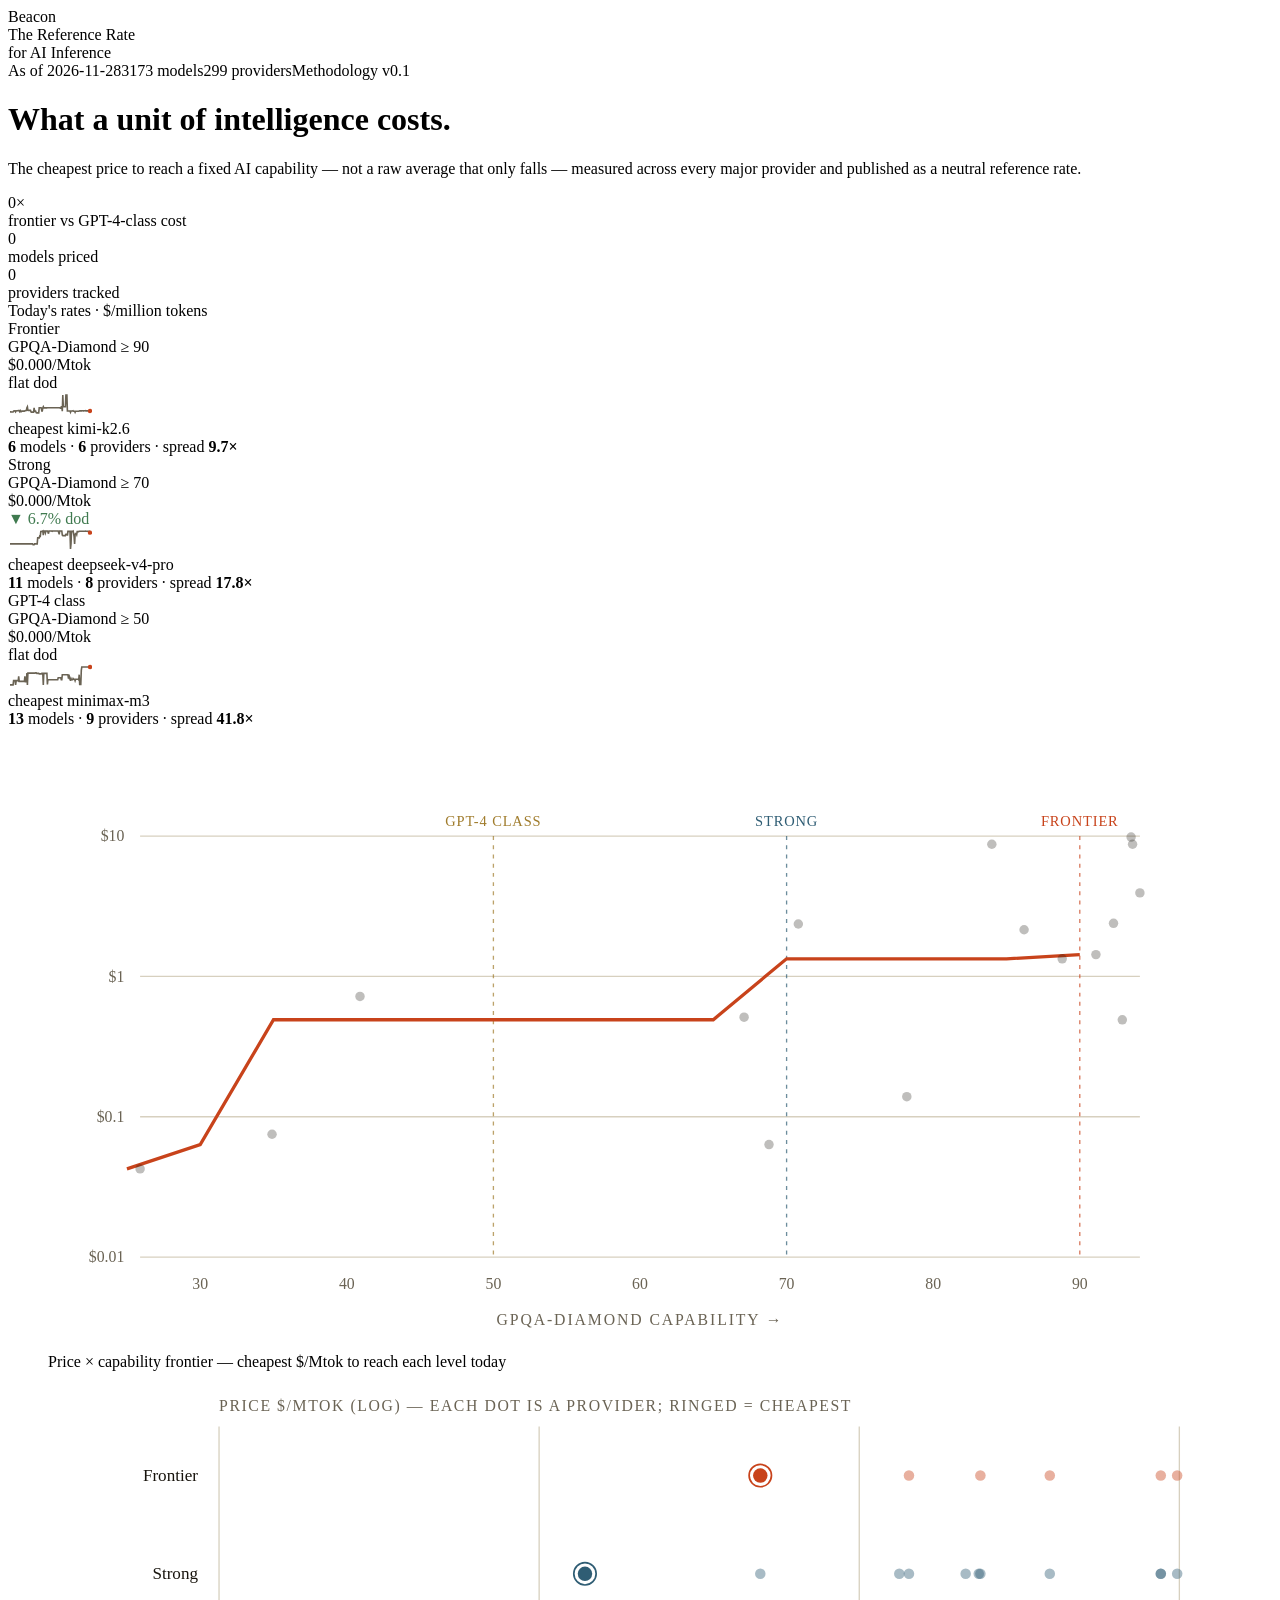
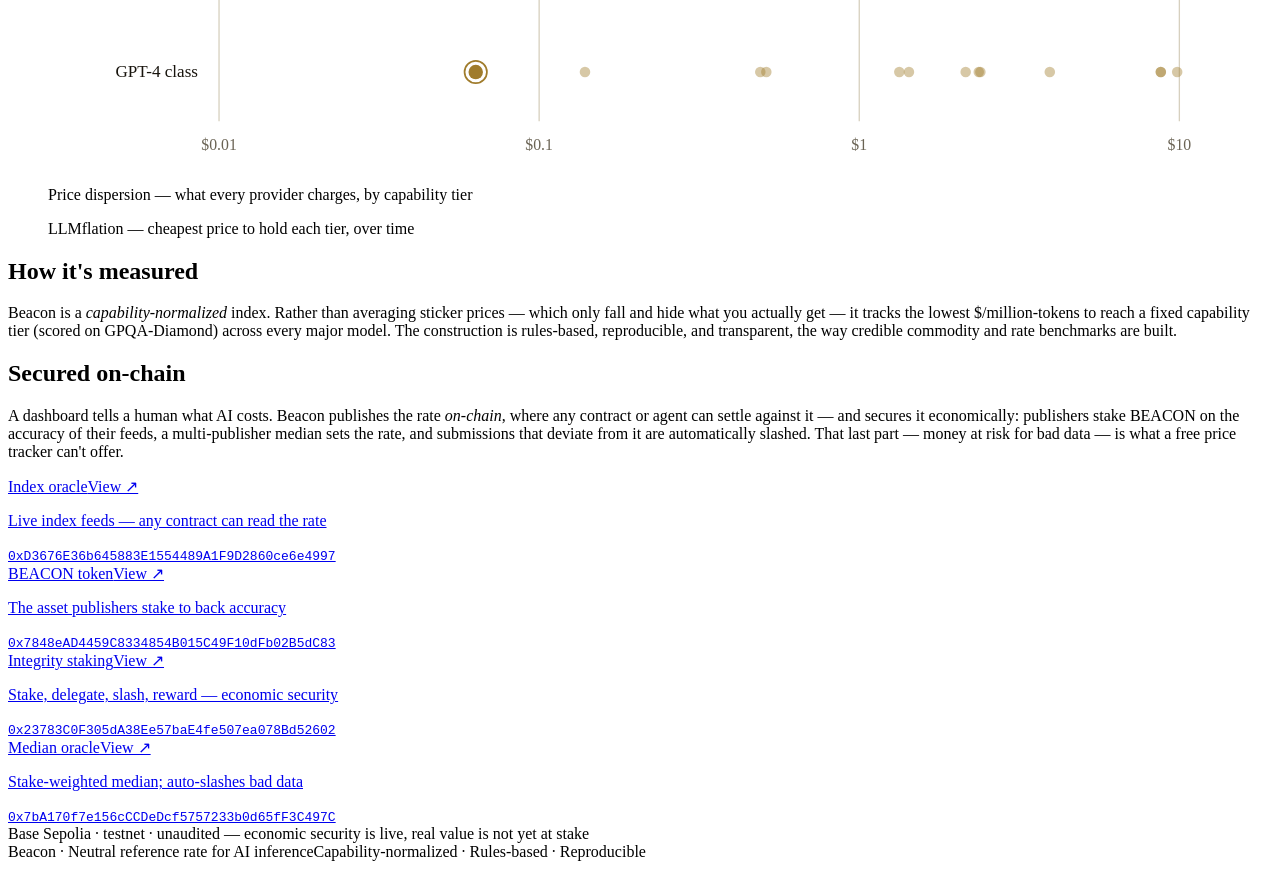
==== commit 8049c8a1: "dashboard: 2026-11-28" ====
--- a/index.html
+++ b/index.html
@@ -1 +1 @@
-<!DOCTYPE html><html lang="en" class="__variable_d72f3e __variable_9cce52 __variable_67651d"><head><meta charSet="utf-8"/><meta name="viewport" content="width=device-width, initial-scale=1"/><link rel="preload" href="/beacon-index/_next/static/media/26d4368bf94c0ec4-s.p.woff2" as="font" crossorigin="" type="font/woff2"/><link rel="preload" href="/beacon-index/_next/static/media/98e207f02528a563-s.p.woff2" as="font" crossorigin="" type="font/woff2"/><link rel="preload" href="/beacon-index/_next/static/media/d3ebbfd689654d3a-s.p.woff2" as="font" crossorigin="" type="font/woff2"/><link rel="preload" href="/beacon-index/_next/static/media/db96af6b531dc71f-s.p.woff2" as="font" crossorigin="" type="font/woff2"/><link rel="preload" href="/beacon-index/_next/static/media/e6099e249fd938cc-s.p.woff2" as="font" crossorigin="" type="font/woff2"/><link rel="stylesheet" href="/beacon-index/_next/static/css/01a57510ec6f1f9e.css" data-precedence="next"/><link rel="stylesheet" href="/beacon-index/_next/static/css/d41494e08c044a99.css" data-precedence="next"/><link rel="preload" as="script" fetchPriority="low" href="/beacon-index/_next/static/chunks/webpack-0a54097ec1bbaedd.js"/><script src="/beacon-index/_next/static/chunks/fd9d1056-d20073893f28fa59.js" async=""></script><script src="/beacon-index/_next/static/chunks/117-8e3064e59cc566d4.js" async=""></script><script src="/beacon-index/_next/static/chunks/main-app-f4d6f3136e873070.js" async=""></script><script src="/beacon-index/_next/static/chunks/612-9df6e72e6574c11a.js" async=""></script><script src="/beacon-index/_next/static/chunks/app/page-e1f3075f2f78946a.js" async=""></script><title>Beacon — the reference rate for AI inference</title><meta name="description" content="What a unit of intelligence costs: a capability-normalized price reference rate across every major AI model — updated daily and published on-chain."/><meta property="og:title" content="Beacon — the reference rate for AI inference"/><meta property="og:description" content="What a unit of intelligence costs: a capability-normalized price reference rate across every major AI model — updated daily and published on-chain."/><meta property="og:url" content="https://zhijiewong.github.io/beacon-index/"/><meta property="og:site_name" content="Beacon"/><meta property="og:image" content="https://zhijiewong.github.io/beacon-index/og.png"/><meta property="og:image:width" content="1200"/><meta property="og:image:height" content="630"/><meta property="og:image:alt" content="Beacon — the reference rate for AI inference"/><meta property="og:type" content="website"/><meta name="twitter:card" content="summary_large_image"/><meta name="twitter:title" content="Beacon — the reference rate for AI inference"/><meta name="twitter:description" content="What a unit of intelligence costs: a capability-normalized price reference rate across every major AI model — updated daily and published on-chain."/><meta name="twitter:image" content="https://zhijiewong.github.io/beacon-index/og.png"/><link rel="icon" href="/beacon-index/icon.svg?f654634d08afa04b" type="image/svg+xml" sizes="any"/><meta name="next-size-adjust"/><script src="/beacon-index/_next/static/chunks/polyfills-42372ed130431b0a.js" noModule=""></script></head><body class="font-sans antialiased"><main class="max-w-[1040px] mx-auto px-5 sm:px-10 pt-12 sm:pt-16 pb-24"><header class="flex justify-between items-baseline gap-6 border-b-[1.5px] border-ink pb-4 flex-wrap rise"><div class="font-serif text-[clamp(40px,7vw,76px)] leading-[.9]">Beacon</div><div class="font-mono text-xs tracking-[.16em] uppercase text-soft text-right">The Reference Rate<br/>for AI Inference</div></header><div class="flex gap-5 flex-wrap font-mono text-xs tracking-[.12em] uppercase text-soft pt-3 rise" style="animation-delay:.06s"><span><span class="inline-block w-[7px] h-[7px] rounded-full bg-sig mr-1.5 live-dot"></span>As of <!-- -->2026-11-27</span><span>3175<!-- --> models</span><span>304<!-- --> providers</span><span>Methodology v<!-- -->0.1</span></div><h1 class="font-serif text-[clamp(34px,5.6vw,60px)] leading-[1.04] max-w-[18ch] mt-10 sm:mt-16 mb-3.5 rise" style="animation-delay:.1s">What a unit of intelligence costs.</h1><p class="max-w-[58ch] text-[#3a352b] text-[clamp(16px,2vw,18px)] mb-7 rise" style="animation-delay:.14s">The cheapest price to reach a fixed AI capability — not a raw average that only falls — measured across every major provider and published as a neutral reference rate.</p><div class="grid grid-cols-2 md:grid-cols-3 gap-px bg-hair border border-hair my-10 rise" style="animation-delay:.18s"><div class="bg-paper px-5 py-5"><div class="font-mono font-semibold text-[clamp(28px,4vw,40px)] tracking-tight tnum text-ink">0<!-- -->×</div><div class="font-mono text-[11px] tracking-[.12em] uppercase text-soft mt-1">frontier vs GPT-4-class cost</div></div><div class="bg-paper px-5 py-5"><div class="font-mono font-semibold text-[clamp(28px,4vw,40px)] tracking-tight tnum text-ink">0</div><div class="font-mono text-[11px] tracking-[.12em] uppercase text-soft mt-1">models priced</div></div><div class="bg-paper px-5 py-5"><div class="font-mono font-semibold text-[clamp(28px,4vw,40px)] tracking-tight tnum text-ink">0</div><div class="font-mono text-[11px] tracking-[.12em] uppercase text-soft mt-1">providers tracked</div></div></div><div class="font-mono text-xs tracking-[.18em] uppercase text-soft mt-2 mb-1.5 rise">Today&#x27;s rates · $/million tokens</div><section class="border-t-[1.5px] border-ink"><div class="group relative grid grid-cols-[1fr_auto] md:grid-cols-[1.2fr_1.3fr_.8fr_1.7fr] gap-x-[18px] gap-y-2 items-center px-2.5 py-5 border-b border-hair transition-colors hover:bg-paper2 rise" style="animation-delay:0.14s"><span class="absolute left-0 inset-y-0 w-[3px] bg-transparent group-hover:bg-sig transition-colors"></span><div><div class="font-serif text-[clamp(22px,3vw,30px)] leading-none">Frontier</div><div class="font-mono text-[11px] tracking-[.06em] uppercase text-soft mt-0.5">GPQA-Diamond<!-- --> ≥ <!-- -->90</div></div><div><div class="font-mono font-medium text-[clamp(26px,4vw,40px)] tracking-tight tnum">$<!-- -->0.000<span class="text-[.4em] text-soft">/Mtok</span></div><div class="font-mono text-xs mt-0.5 text-soft">flat dod</div></div><div class="hidden md:block"><svg viewBox="0 0 84 24" width="84" height="24" class="block"><polyline points="2.0,19.9 2.5,19.9 3.0,19.9 3.5,20.0 4.1,20.0 4.6,20.0 5.1,20.0 5.6,19.0 6.1,19.0 6.6,18.8 7.2,18.8 7.7,19.9 8.2,18.9 8.7,18.8 9.2,18.8 9.7,18.8 10.3,18.6 10.8,18.6 11.3,18.6 11.8,19.6 12.3,18.6 12.8,19.6 13.4,19.6 13.9,19.1 14.4,19.1 14.9,19.1 15.4,19.1 15.9,19.1 16.5,19.1 17.0,18.8 17.5,18.8 18.0,18.5 18.5,18.5 19.0,15.8 19.5,14.8 20.1,18.3 20.6,18.4 21.1,18.4 21.6,18.4 22.1,18.3 22.6,18.3 23.2,19.9 23.7,20.1 24.2,20.1 24.7,20.1 25.2,20.0 25.7,20.1 26.3,15.8 26.8,19.1 27.3,19.0 27.8,19.0 28.3,20.7 28.8,20.9 29.4,20.9 29.9,20.9 30.4,21.0 30.9,21.0 31.4,15.8 31.9,15.8 32.5,15.8 33.0,15.8 33.5,15.9 34.0,19.0 34.5,19.0 35.0,15.9 35.5,14.8 36.1,15.9 36.6,15.9 37.1,15.9 37.6,15.9 38.1,15.9 38.6,15.9 39.2,15.9 39.7,15.8 40.2,15.8 40.7,15.8 41.2,15.8 41.7,15.8 42.3,15.8 42.8,15.8 43.3,15.8 43.8,15.8 44.3,15.8 44.8,15.8 45.4,15.8 45.9,15.8 46.4,15.8 46.9,15.8 47.4,15.8 47.9,15.8 48.5,15.8 49.0,15.8 49.5,15.8 50.0,15.8 50.5,15.8 51.0,15.8 51.5,15.8 52.1,15.8 52.6,16.1 53.1,16.1 53.6,14.8 54.1,14.8 54.6,19.2 55.2,3.0 55.7,14.8 56.2,14.8 56.7,14.8 57.2,14.8 57.7,14.8 58.3,3.0 58.8,3.0 59.3,3.0 59.8,19.0 60.3,19.0 60.8,19.0 61.4,19.0 61.9,19.0 62.4,19.0 62.9,20.3 63.4,19.0 63.9,19.0 64.5,19.0 65.0,19.0 65.5,18.7 66.0,19.2 66.5,19.2 67.0,19.2 67.5,20.3 68.1,19.2 68.6,19.2 69.1,19.2 69.6,19.2 70.1,19.2 70.6,19.2 71.2,19.2 71.7,19.0 72.2,18.9 72.7,18.9 73.2,18.9 73.7,18.9 74.3,18.9 74.8,18.8 75.3,18.8 75.8,18.9 76.3,18.9 76.8,18.8 77.4,18.8 77.9,18.7 78.4,18.9 78.9,18.9 79.4,18.9 79.9,18.9 80.5,18.9 81.0,19.0 81.5,19.0 82.0,19.0" fill="none" stroke="#6A6354" stroke-width="1.6"></polyline><circle cx="82" cy="18.983480795785812" r="2.2" fill="#C8431B"></circle></svg></div><div class="font-mono text-[12.5px] text-soft text-left md:text-right leading-relaxed col-span-2 md:col-span-1">cheapest <span class="text-ink">kimi-k2.6</span><br/><b class="text-ink font-medium">6</b> models · <b class="text-ink font-medium">6</b> providers · spread <b class="text-ink font-medium">9.7×</b></div></div><div class="group relative grid grid-cols-[1fr_auto] md:grid-cols-[1.2fr_1.3fr_.8fr_1.7fr] gap-x-[18px] gap-y-2 items-center px-2.5 py-5 border-b border-hair transition-colors hover:bg-paper2 rise" style="animation-delay:0.21000000000000002s"><span class="absolute left-0 inset-y-0 w-[3px] bg-transparent group-hover:bg-sig transition-colors"></span><div><div class="font-serif text-[clamp(22px,3vw,30px)] leading-none">Strong</div><div class="font-mono text-[11px] tracking-[.06em] uppercase text-soft mt-0.5">GPQA-Diamond<!-- --> ≥ <!-- -->70</div></div><div><div class="font-mono font-medium text-[clamp(26px,4vw,40px)] tracking-tight tnum">$<!-- -->0.000<span class="text-[.4em] text-soft">/Mtok</span></div><div class="font-mono text-xs mt-0.5 text-soft">flat dod</div></div><div class="hidden md:block"><svg viewBox="0 0 84 24" width="84" height="24" class="block"><polyline points="2.0,15.9 2.5,15.9 3.0,15.9 3.5,15.9 4.1,15.9 4.6,15.9 5.1,15.9 5.6,15.9 6.1,15.9 6.6,15.9 7.2,15.9 7.7,15.9 8.2,15.9 8.7,15.9 9.2,15.9 9.7,15.9 10.3,15.9 10.8,15.9 11.3,15.9 11.8,15.9 12.3,15.9 12.8,15.9 13.4,15.9 13.9,15.9 14.4,15.9 14.9,15.9 15.4,15.9 15.9,15.9 16.5,15.9 17.0,15.9 17.5,15.9 18.0,15.9 18.5,15.9 19.0,15.9 19.5,15.9 20.1,15.9 20.6,15.9 21.1,15.9 21.6,15.9 22.1,15.9 22.6,15.9 23.2,15.9 23.7,15.9 24.2,15.9 24.7,15.9 25.2,16.8 25.7,16.8 26.3,16.8 26.8,15.9 27.3,15.9 27.8,15.9 28.3,15.9 28.8,15.9 29.4,15.9 29.9,9.9 30.4,9.9 30.9,9.9 31.4,9.9 31.9,8.0 32.5,8.2 33.0,3.5 33.5,3.5 34.0,3.4 34.5,3.4 35.0,3.0 35.5,7.2 36.1,3.0 36.6,3.0 37.1,3.0 37.6,4.9 38.1,3.0 38.6,3.0 39.2,3.0 39.7,3.0 40.2,3.9 40.7,5.7 41.2,3.0 41.7,3.0 42.3,3.0 42.8,3.0 43.3,3.0 43.8,3.0 44.3,3.3 44.8,3.0 45.4,3.0 45.9,3.0 46.4,3.0 46.9,3.0 47.4,3.0 47.9,3.0 48.5,3.0 49.0,3.0 49.5,3.0 50.0,3.0 50.5,3.0 51.0,4.5 51.5,6.3 52.1,3.0 52.6,3.0 53.1,3.0 53.6,3.0 54.1,3.0 54.6,7.2 55.2,7.6 55.7,7.6 56.2,7.6 56.7,7.6 57.2,7.6 57.7,7.6 58.3,6.2 58.8,6.2 59.3,6.2 59.8,7.6 60.3,3.4 60.8,3.4 61.4,3.4 61.9,3.4 62.4,3.4 62.9,21.0 63.4,15.9 63.9,3.4 64.5,3.4 65.0,3.4 65.5,3.1 66.0,5.5 66.5,8.6 67.0,15.9 67.5,6.6 68.1,5.5 68.6,5.5 69.1,6.7 69.6,3.6 70.1,3.6 70.6,3.6 71.2,3.6 71.7,3.3 72.2,3.2 72.7,3.2 73.2,3.2 73.7,3.2 74.3,3.2 74.8,3.2 75.3,3.2 75.8,3.2 76.3,3.2 76.8,3.2 77.4,3.2 77.9,3.1 78.4,3.2 78.9,3.2 79.4,3.2 79.9,3.2 80.5,3.2 81.0,3.3 81.5,3.3 82.0,3.3" fill="none" stroke="#6A6354" stroke-width="1.6"></polyline><circle cx="82" cy="3.3239067844099637" r="2.2" fill="#C8431B"></circle></svg></div><div class="font-mono text-[12.5px] text-soft text-left md:text-right leading-relaxed col-span-2 md:col-span-1">cheapest <span class="text-ink">kimi-k2.6</span><br/><b class="text-ink font-medium">11</b> models · <b class="text-ink font-medium">8</b> providers · spread <b class="text-ink font-medium">17.8×</b></div></div><div class="group relative grid grid-cols-[1fr_auto] md:grid-cols-[1.2fr_1.3fr_.8fr_1.7fr] gap-x-[18px] gap-y-2 items-center px-2.5 py-5 border-b border-hair transition-colors hover:bg-paper2 rise" style="animation-delay:0.28s"><span class="absolute left-0 inset-y-0 w-[3px] bg-transparent group-hover:bg-sig transition-colors"></span><div><div class="font-serif text-[clamp(22px,3vw,30px)] leading-none">GPT-4 class</div><div class="font-mono text-[11px] tracking-[.06em] uppercase text-soft mt-0.5">GPQA-Diamond<!-- --> ≥ <!-- -->50</div></div><div><div class="font-mono font-medium text-[clamp(26px,4vw,40px)] tracking-tight tnum">$<!-- -->0.000<span class="text-[.4em] text-soft">/Mtok</span></div><div class="font-mono text-xs mt-0.5 text-soft">flat dod</div></div><div class="hidden md:block"><svg viewBox="0 0 84 24" width="84" height="24" class="block"><polyline points="2.0,20.9 2.5,20.9 3.0,20.9 3.5,20.9 4.1,20.9 4.6,20.9 5.1,20.9 5.6,16.6 6.1,16.6 6.6,16.6 7.2,16.6 7.7,20.9 8.2,16.6 8.7,16.6 9.2,16.6 9.7,16.6 10.3,16.9 10.8,12.4 11.3,17.4 11.8,17.4 12.3,17.4 12.8,17.4 13.4,17.4 13.9,17.4 14.4,17.4 14.9,17.4 15.4,17.4 15.9,17.4 16.5,17.4 17.0,12.4 17.5,17.7 18.0,17.7 18.5,17.7 19.0,9.1 19.5,21.0 20.1,9.1 20.6,9.1 21.1,9.1 21.6,9.1 22.1,9.1 22.6,9.1 23.2,9.1 23.7,9.1 24.2,9.1 24.7,9.1 25.2,9.1 25.7,9.1 26.3,9.1 26.8,9.1 27.3,9.1 27.8,8.8 28.3,8.8 28.8,9.4 29.4,9.4 29.9,9.4 30.4,9.4 30.9,9.4 31.4,9.9 31.9,9.9 32.5,9.9 33.0,9.9 33.5,9.9 34.0,9.4 34.5,9.4 35.0,9.4 35.5,21.0 36.1,9.4 36.6,9.4 37.1,9.4 37.6,9.4 38.1,9.4 38.6,9.4 39.2,9.4 39.7,20.4 40.2,15.7 40.7,15.7 41.2,15.7 41.7,15.7 42.3,15.7 42.8,15.7 43.3,15.7 43.8,15.7 44.3,15.7 44.8,15.7 45.4,15.7 45.9,15.7 46.4,15.7 46.9,15.7 47.4,15.7 47.9,15.7 48.5,15.7 49.0,15.7 49.5,15.7 50.0,15.7 50.5,13.7 51.0,13.7 51.5,13.7 52.1,13.7 52.6,13.7 53.1,13.7 53.6,15.8 54.1,15.8 54.6,10.7 55.2,10.7 55.7,10.7 56.2,10.7 56.7,10.7 57.2,10.7 57.7,10.7 58.3,10.7 58.8,10.7 59.3,10.7 59.8,10.7 60.3,10.7 60.8,14.6 61.4,10.7 61.9,14.6 62.4,14.6 62.9,16.7 63.4,14.6 63.9,15.8 64.5,15.8 65.0,15.8 65.5,14.6 66.0,15.2 66.5,15.2 67.0,15.2 67.5,16.7 68.1,15.2 68.6,15.2 69.1,15.2 69.6,15.2 70.1,15.2 70.6,15.2 71.2,15.8 71.7,10.7 72.2,20.5 72.7,20.5 73.2,20.5 73.7,6.4 74.3,3.0 74.8,3.0 75.3,3.0 75.8,3.0 76.3,3.0 76.8,3.0 77.4,3.0 77.9,3.0 78.4,3.0 78.9,3.0 79.4,3.0 79.9,3.0 80.5,3.0 81.0,3.0 81.5,3.0 82.0,3.0" fill="none" stroke="#6A6354" stroke-width="1.6"></polyline><circle cx="82" cy="3" r="2.2" fill="#C8431B"></circle></svg></div><div class="font-mono text-[12.5px] text-soft text-left md:text-right leading-relaxed col-span-2 md:col-span-1">cheapest <span class="text-ink">minimax-m3</span><br/><b class="text-ink font-medium">13</b> models · <b class="text-ink font-medium">9</b> providers · spread <b class="text-ink font-medium">41.8×</b></div></div></section><figure class="my-10 p-[18px] pb-2 bg-paper2 border border-hair rise" style="animation-delay:.1s"><svg viewBox="0 0 900 460" class="block w-full h-auto" font-family="var(--font-mono), monospace"><g><line x1="70" y1="390" x2="830" y2="390" stroke="#D7D0BF"></line><text x="58" y="394" fill="#6A6354" font-size="12" text-anchor="end">$<!-- -->0.01</text></g><g><line x1="70" y1="283.33333333333337" x2="830" y2="283.33333333333337" stroke="#D7D0BF"></line><text x="58" y="287.33333333333337" fill="#6A6354" font-size="12" text-anchor="end">$<!-- -->0.1</text></g><g><line x1="70" y1="176.66666666666669" x2="830" y2="176.66666666666669" stroke="#D7D0BF"></line><text x="58" y="180.66666666666669" fill="#6A6354" font-size="12" text-anchor="end">$<!-- -->1</text></g><g><line x1="70" y1="70" x2="830" y2="70" stroke="#D7D0BF"></line><text x="58" y="74" fill="#6A6354" font-size="12" text-anchor="end">$<!-- -->10</text></g><text x="115.68914956011733" y="414" fill="#6A6354" font-size="12" text-anchor="middle">30</text><text x="227.12609970674492" y="414" fill="#6A6354" font-size="12" text-anchor="middle">40</text><text x="338.5630498533725" y="414" fill="#6A6354" font-size="12" text-anchor="middle">50</text><text x="450.00000000000006" y="414" fill="#6A6354" font-size="12" text-anchor="middle">60</text><text x="561.4369501466276" y="414" fill="#6A6354" font-size="12" text-anchor="middle">70</text><text x="672.8739002932552" y="414" fill="#6A6354" font-size="12" text-anchor="middle">80</text><text x="784.3108504398828" y="414" fill="#6A6354" font-size="12" text-anchor="middle">90</text><g><line x1="784.3108504398828" y1="70" x2="784.3108504398828" y2="390" stroke="#C8431B" stroke-dasharray="3 4" opacity="0.7"></line><text x="784.3108504398828" y="62" fill="#C8431B" font-size="11" text-anchor="middle" letter-spacing="0.06em">FRONTIER</text></g><g><line x1="561.4369501466276" y1="70" x2="561.4369501466276" y2="390" stroke="#2F5D74" stroke-dasharray="3 4" opacity="0.7"></line><text x="561.4369501466276" y="62" fill="#2F5D74" font-size="11" text-anchor="middle" letter-spacing="0.06em">STRONG</text></g><g><line x1="338.5630498533725" y1="70" x2="338.5630498533725" y2="390" stroke="#A07C2C" stroke-dasharray="3 4" opacity="0.7"></line><text x="338.5630498533725" y="62" fill="#A07C2C" font-size="11" text-anchor="middle" letter-spacing="0.06em">GPT-4 CLASS</text></g><path d="M60.0 323.0 L115.7 304.5 L171.4 209.6 L227.1 209.6 L282.8 209.6 L338.6 209.6 L394.3 209.6 L450.0 209.6 L505.7 209.6 L561.4 160.1 L617.2 160.1 L672.9 160.1 L728.6 160.1 L784.3 160.1" fill="none" stroke="#C8431B" stroke-width="2.5"></path><circle cx="717.4486803519062" cy="76.18580767761995" r="3.6" fill="#18140D" opacity="0.28"></circle><circle cx="824.4281524926686" cy="76.18580767761995" r="3.6" fill="#18140D" opacity="0.28"></circle><circle cx="570.3519061583579" cy="136.84033950066126" r="3.6" fill="#18140D" opacity="0.28"></circle><circle cx="770.9384164222876" cy="157.52687036182206" r="3.6" fill="#18140D" opacity="0.28"></circle><circle cx="830" cy="113.17647287491656" r="3.6" fill="#18140D" opacity="0.28"></circle><circle cx="170.29325513196483" cy="296.66013190488536" r="3.6" fill="#18140D" opacity="0.28"></circle><circle cx="237.15542521994138" cy="191.88453371399802" r="3.6" fill="#18140D" opacity="0.28"></circle><circle cx="70" cy="322.9718474613001" r="3.6" fill="#18140D" opacity="0.28"></circle><circle cx="529.1202346041056" cy="207.6326538957022" r="3.6" fill="#18140D" opacity="0.28"></circle><circle cx="816.6275659824048" cy="209.6415671176487" r="3.6" fill="#18140D" opacity="0.28"></circle><circle cx="796.5689149560118" cy="160.1025513208641" r="3.6" fill="#18140D" opacity="0.28"></circle><circle cx="823.3137829912024" cy="70.72953861656589" r="3.6" fill="#18140D" opacity="0.28"></circle><circle cx="652.8152492668623" cy="268.0617607253143" r="3.6" fill="#18140D" opacity="0.28"></circle><circle cx="548.0645161290323" cy="304.4620829502515" r="3.6" fill="#18140D" opacity="0.28"></circle><circle cx="809.9413489736072" cy="136.30422389886533" r="3.6" fill="#18140D" opacity="0.28"></circle><circle cx="741.9648093841644" cy="141.20656427566874" r="3.6" fill="#18140D" opacity="0.28"></circle><text x="450" y="442" fill="#6A6354" font-size="12" text-anchor="middle" letter-spacing="0.12em">GPQA-DIAMOND<!-- --> CAPABILITY →</text></svg><figcaption class="font-mono text-xs tracking-[.1em] uppercase text-soft pt-2.5 px-1">Price × capability frontier — cheapest $/Mtok to reach each level today</figcaption></figure><figure class="my-10 p-[18px] pb-2 bg-paper2 border border-hair rise" style="animation-delay:.1s"><svg viewBox="0 0 900 300" class="block w-full h-auto" font-family="var(--font-mono), monospace"><text x="130" y="18" fill="#6A6354" font-size="12" letter-spacing="0.1em">PRICE $/MTOK (LOG) — EACH DOT IS A PROVIDER; RINGED = CHEAPEST</text><g><line x1="130" y1="30" x2="130" y2="254" stroke="#D7D0BF"></line><text x="130" y="276" fill="#6A6354" font-size="12" text-anchor="middle">$<!-- -->0.01</text></g><g><line x1="373.3333333333333" y1="30" x2="373.3333333333333" y2="254" stroke="#D7D0BF"></line><text x="373.3333333333333" y="276" fill="#6A6354" font-size="12" text-anchor="middle">$<!-- -->0.1</text></g><g><line x1="616.6666666666666" y1="30" x2="616.6666666666666" y2="254" stroke="#D7D0BF"></line><text x="616.6666666666666" y="276" fill="#6A6354" font-size="12" text-anchor="middle">$<!-- -->1</text></g><g><line x1="860" y1="30" x2="860" y2="254" stroke="#D7D0BF"></line><text x="860" y="276" fill="#6A6354" font-size="12" text-anchor="middle">$<!-- -->10</text></g><g><text x="114" y="71.33333333333334" fill="#18140D" font-size="13" text-anchor="end" font-family="var(--font-sans), sans-serif">Frontier</text><g><circle cx="541.4426750128639" cy="67.33333333333334" r="5.5" fill="#C8431B" opacity="1"></circle><circle cx="541.4426750128639" cy="67.33333333333334" r="8.5" fill="none" stroke="#C8431B" stroke-width="1.3"></circle></g><g><circle cx="654.4535547992788" cy="67.33333333333334" r="4" fill="#C8431B" opacity="0.42"></circle></g><g><circle cx="708.7434892307134" cy="67.33333333333334" r="4" fill="#C8431B" opacity="0.42"></circle></g><g><circle cx="761.5036712540966" cy="67.33333333333334" r="4" fill="#C8431B" opacity="0.42"></circle></g><g><circle cx="845.8886262354295" cy="67.33333333333334" r="4" fill="#C8431B" opacity="0.42"></circle></g><g><circle cx="858.3357400309591" cy="67.33333333333334" r="4" fill="#C8431B" opacity="0.42"></circle></g></g><g><text x="114" y="146" fill="#18140D" font-size="13" text-anchor="end" font-family="var(--font-sans), sans-serif">Strong</text><g><circle cx="408.17160834537674" cy="142" r="5.5" fill="#2F5D74" opacity="1"></circle><circle cx="408.17160834537674" cy="142" r="8.5" fill="none" stroke="#2F5D74" stroke-width="1.3"></circle></g><g><circle cx="541.4426750128639" cy="142" r="4" fill="#2F5D74" opacity="0.42"></circle></g><g><circle cx="654.4535547992788" cy="142" r="4" fill="#2F5D74" opacity="0.42"></circle></g><g><circle cx="660.3293269870934" cy="142" r="4" fill="#2F5D74" opacity="0.42"></circle></g><g><circle cx="697.5600252461306" cy="142" r="4" fill="#2F5D74" opacity="0.42"></circle></g><g><circle cx="707.5204755141165" cy="142" r="4" fill="#2F5D74" opacity="0.42"></circle></g><g><circle cx="708.7434892307134" cy="142" r="4" fill="#2F5D74" opacity="0.42"></circle></g><g><circle cx="761.5036712540966" cy="142" r="4" fill="#2F5D74" opacity="0.42"></circle></g><g><circle cx="845.8886262354295" cy="142" r="4" fill="#2F5D74" opacity="0.42"></circle></g><g><circle cx="845.8886262354295" cy="142" r="4" fill="#2F5D74" opacity="0.42"></circle></g><g><circle cx="858.3357400309591" cy="142" r="4" fill="#2F5D74" opacity="0.42"></circle></g></g><g><text x="114" y="220.66666666666669" fill="#18140D" font-size="13" text-anchor="end" font-family="var(--font-sans), sans-serif">GPT-4 class</text><g><circle cx="325.13337326973874" cy="216.66666666666669" r="5.5" fill="#A07C2C" opacity="1"></circle><circle cx="325.13337326973874" cy="216.66666666666669" r="8.5" fill="none" stroke="#A07C2C" stroke-width="1.3"></circle></g><g><circle cx="408.17160834537674" cy="216.66666666666669" r="4" fill="#A07C2C" opacity="0.42"></circle></g><g><circle cx="541.4426750128639" cy="216.66666666666669" r="4" fill="#A07C2C" opacity="0.42"></circle></g><g><circle cx="546.0255083004295" cy="216.66666666666669" r="4" fill="#A07C2C" opacity="0.42"></circle></g><g><circle cx="654.4535547992788" cy="216.66666666666669" r="4" fill="#A07C2C" opacity="0.42"></circle></g><g><circle cx="660.3293269870934" cy="216.66666666666669" r="4" fill="#A07C2C" opacity="0.42"></circle></g><g><circle cx="697.5600252461306" cy="216.66666666666669" r="4" fill="#A07C2C" opacity="0.42"></circle></g><g><circle cx="707.5204755141165" cy="216.66666666666669" r="4" fill="#A07C2C" opacity="0.42"></circle></g><g><circle cx="708.7434892307134" cy="216.66666666666669" r="4" fill="#A07C2C" opacity="0.42"></circle></g><g><circle cx="761.5036712540966" cy="216.66666666666669" r="4" fill="#A07C2C" opacity="0.42"></circle></g><g><circle cx="845.8886262354295" cy="216.66666666666669" r="4" fill="#A07C2C" opacity="0.42"></circle></g><g><circle cx="845.8886262354295" cy="216.66666666666669" r="4" fill="#A07C2C" opacity="0.42"></circle></g><g><circle cx="858.3357400309591" cy="216.66666666666669" r="4" fill="#A07C2C" opacity="0.42"></circle></g></g></svg><figcaption class="font-mono text-xs tracking-[.1em] uppercase text-soft pt-2.5 px-1">Price dispersion — what every provider charges, by capability tier</figcaption></figure><figure class="my-10 p-[18px] pb-2 bg-paper2 border border-hair rise" style="animation-delay:.1s"><div class="w-full h-72 mt-2"><div class="recharts-responsive-container h-full w-full" style="width:100%;height:100%;min-width:0"></div></div><figcaption class="font-mono text-xs tracking-[.1em] uppercase text-soft pt-2.5 px-1">LLMflation — cheapest price to hold each tier, over time</figcaption></figure><h2 class="font-serif text-[clamp(26px,3.4vw,34px)] mt-16 mb-3 rise">How it&#x27;s measured</h2><p class="max-w-[62ch] text-[#33302a] rise">Beacon is a <em>capability-normalized</em> index. Rather than averaging sticker prices — which only fall and hide what you actually get — it tracks the lowest $/million-tokens to reach a fixed capability tier (scored on <!-- -->GPQA-Diamond<!-- -->) across every major model. The construction is rules-based, reproducible, and transparent, the way credible commodity and rate benchmarks are built.</p><h2 class="font-serif text-[clamp(26px,3.4vw,34px)] mt-16 mb-3 rise">Secured on-chain</h2><p class="max-w-[62ch] text-[#33302a] mb-6 rise">A dashboard tells a human what AI costs. Beacon publishes the rate <em>on-chain</em>, where any contract or agent can settle against it — and secures it economically: publishers stake <!-- --> <span class="font-mono text-[.92em]">BEACON</span> on the accuracy of their feeds, a multi-publisher median sets the rate, and submissions that deviate from it are automatically slashed. That last part — money at risk for bad data — is what a free price tracker can&#x27;t offer.</p><div class="grid sm:grid-cols-2 gap-3 rise" style="animation-delay:.06s"><a href="https://sepolia.basescan.org/address/0xD3676E36b645883E1554489A1F9D2860ce6e4997" target="_blank" rel="noopener noreferrer" class="group block p-4 bg-paper2 border border-hair hover:border-ink transition-colors"><div class="flex items-baseline justify-between gap-3"><span class="font-serif text-[19px] leading-tight">Index oracle</span><span class="font-mono text-[10px] tracking-[.12em] uppercase text-soft group-hover:text-sig">View ↗</span></div><p class="text-sm text-[#4a4536] mt-1 mb-2">Live index feeds — any contract can read the rate</p><code class="font-mono text-xs text-soft break-all group-hover:text-ink">0xD3676E36b645883E1554489A1F9D2860ce6e4997</code></a><a href="https://sepolia.basescan.org/address/0x7848eAD4459C8334854B015C49F10dFb02B5dC83" target="_blank" rel="noopener noreferrer" class="group block p-4 bg-paper2 border border-hair hover:border-ink transition-colors"><div class="flex items-baseline justify-between gap-3"><span class="font-serif text-[19px] leading-tight">BEACON token</span><span class="font-mono text-[10px] tracking-[.12em] uppercase text-soft group-hover:text-sig">View ↗</span></div><p class="text-sm text-[#4a4536] mt-1 mb-2">The asset publishers stake to back accuracy</p><code class="font-mono text-xs text-soft break-all group-hover:text-ink">0x7848eAD4459C8334854B015C49F10dFb02B5dC83</code></a><a href="https://sepolia.basescan.org/address/0x23783C0F305dA38Ee57baE4fe507ea078Bd52602" target="_blank" rel="noopener noreferrer" class="group block p-4 bg-paper2 border border-hair hover:border-ink transition-colors"><div class="flex items-baseline justify-between gap-3"><span class="font-serif text-[19px] leading-tight">Integrity staking</span><span class="font-mono text-[10px] tracking-[.12em] uppercase text-soft group-hover:text-sig">View ↗</span></div><p class="text-sm text-[#4a4536] mt-1 mb-2">Stake, delegate, slash, reward — economic security</p><code class="font-mono text-xs text-soft break-all group-hover:text-ink">0x23783C0F305dA38Ee57baE4fe507ea078Bd52602</code></a><a href="https://sepolia.basescan.org/address/0x7bA170f7e156cCCDeDcf5757233b0d65fF3C497C" target="_blank" rel="noopener noreferrer" class="group block p-4 bg-paper2 border border-hair hover:border-ink transition-colors"><div class="flex items-baseline justify-between gap-3"><span class="font-serif text-[19px] leading-tight">Median oracle</span><span class="font-mono text-[10px] tracking-[.12em] uppercase text-soft group-hover:text-sig">View ↗</span></div><p class="text-sm text-[#4a4536] mt-1 mb-2">Stake-weighted median; auto-slashes bad data</p><code class="font-mono text-xs text-soft break-all group-hover:text-ink">0x7bA170f7e156cCCDeDcf5757233b0d65fF3C497C</code></a></div><div class="font-mono text-xs tracking-[.12em] uppercase text-soft mt-3 rise">Base Sepolia<!-- --> · testnet · unaudited — economic security is live, real value is not yet at stake</div><footer class="mt-16 border-t border-hair pt-4 font-mono text-xs tracking-[.08em] uppercase text-soft flex justify-between gap-4 flex-wrap"><span>Beacon · Neutral reference rate for AI inference</span><span>Capability-normalized · Rules-based · Reproducible</span></footer></main><script src="/beacon-index/_next/static/chunks/webpack-0a54097ec1bbaedd.js" async=""></script><script>(self.__next_f=self.__next_f||[]).push([0]);self.__next_f.push([2,null])</script><script>self.__next_f.push([1,"1:HL[\"/beacon-index/_next/static/media/26d4368bf94c0ec4-s.p.woff2\",\"font\",{\"crossOrigin\":\"\",\"type\":\"font/woff2\"}]\n2:HL[\"/beacon-index/_next/static/media/98e207f02528a563-s.p.woff2\",\"font\",{\"crossOrigin\":\"\",\"type\":\"font/woff2\"}]\n3:HL[\"/beacon-index/_next/static/media/d3ebbfd689654d3a-s.p.woff2\",\"font\",{\"crossOrigin\":\"\",\"type\":\"font/woff2\"}]\n4:HL[\"/beacon-index/_next/static/media/db96af6b531dc71f-s.p.woff2\",\"font\",{\"crossOrigin\":\"\",\"type\":\"font/woff2\"}]\n5:HL[\"/beacon-index/_next/static/media/e6099e249fd938cc-s.p.woff2\",\"font\",{\"crossOrigin\":\"\",\"type\":\"font/woff2\"}]\n6:HL[\"/beacon-index/_next/static/css/01a57510ec6f1f9e.css\",\"style\"]\n7:HL[\"/beacon-index/_next/static/css/d41494e08c044a99.css\",\"style\"]\n"])</script><script>self.__next_f.push([1,"8:I[2846,[],\"\"]\na:I[900,[\"612\",\"static/chunks/612-9df6e72e6574c11a.js\",\"931\",\"static/chunks/app/page-e1f3075f2f78946a.js\"],\"default\"]\ne:I[9176,[\"612\",\"static/chunks/612-9df6e72e6574c11a.js\",\"931\",\"static/chunks/app/page-e1f3075f2f78946a.js\"],\"default\"]\nf:I[4707,[],\"\"]\n10:I[6423,[],\"\"]\n12:I[1060,[],\"\"]\nb:T603,2.0,19.9 2.5,19.9 3.0,19.9 3.5,20.0 4.1,20.0 4.6,20.0 5.1,20.0 5.6,19.0 6.1,19.0 6.6,18.8 7.2,18.8 7.7,19.9 8.2,18.9 8.7,18.8 9.2,18.8 9.7,18.8 10.3,18.6 10.8,18.6 11.3,18.6 11.8,19.6 12.3,18.6 12.8,19.6 13.4,19.6 13.9,19.1 14.4,19.1 14.9,19.1 15.4,19.1 15.9,19.1 16.5,19.1 17.0,18.8 17.5,18.8 18.0,18.5 18.5,18.5 19.0,15.8 19.5,14.8 20.1,18.3 20.6,18.4 21.1,18.4 21.6,18.4 22.1,18.3 22.6,18.3 23.2,19.9 23.7,20.1 24.2,20.1 24.7,20.1 25.2,20.0 25.7,20.1 26.3,15.8 26.8,19.1 27.3,19.0 27.8,19.0 28.3,20.7 28.8,20.9 29.4,20.9 29.9,20.9 30.4,21.0 30.9,21.0 31.4,15.8 31.9,15.8 32.5,15.8 33.0,15.8 33.5,15.9 34.0,19.0 34.5,19.0 35.0,15.9 35.5,14.8 36.1,15.9 36.6,15.9 37.1,15.9 37.6,15.9 38.1,15.9 38.6,15.9 39.2,15.9 39.7,15.8 40.2,15.8 40.7,15.8 41.2,15.8 41.7,15.8 42.3,15.8 42.8,15.8 43.3,15.8 43.8,15.8 44.3,15.8 44.8,15.8 45.4,15.8 45.9,15.8 46.4,15.8 46.9,15.8 47.4,15.8 47.9,15.8 48.5,15.8 49.0,15.8 49.5,15.8 50.0,15.8 50.5,15.8 51.0,15.8 51.5,15.8 52.1,15.8 52.6,16.1 53.1,16.1 53.6,14.8 54.1,14.8 54.6,19.2 55.2,3.0 55.7,14.8 56.2,14.8 56.7,14.8 57.2,14.8 57.7,14.8 58.3,3.0 58.8,3.0 59.3,3.0 59.8,19.0 60.3,19.0 60.8,19.0 61.4,19.0 61.9,19.0 62.4,19.0 62.9,20.3 63.4,19.0 63.9,19.0 64.5,19.0 65.0,19.0 65.5,18.7 66.0,19.2 66.5,19.2 67.0,19.2 67.5,20.3 68.1,19.2 68.6,19.2 69.1,19.2 69.6,19.2 70.1,19.2 70.6,19.2 71.2,19.2 71.7,19.0 72.2,18.9 72.7,18.9 73.2,18.9 73.7,18.9 74.3,18.9 74.8,18.8 75.3,18.8 75.8,18.9 76.3,18.9 76.8,18.8 77.4,18.8 77.9,18.7 78.4,18.9 78.9,18.9 79.4,18.9 79.9,18.9 80.5,18.9 81.0,19.0 81.5,19.0 82.0,19.0c:T5a4,2.0,15.9 2.5,15.9 3.0,15.9 3.5,15.9 4.1,15.9 4.6,15.9 5.1,15.9 5.6,15.9 6.1,15.9 6.6,15.9 7.2,15.9 7.7,15.9 8.2,15.9 8.7,15.9 9.2,15.9 9.7,15.9 10.3,15.9 10.8,15.9 11.3,15.9 11.8,15.9 12.3,15."])</script><script>self.__next_f.push([1,"9 12.8,15.9 13.4,15.9 13.9,15.9 14.4,15.9 14.9,15.9 15.4,15.9 15.9,15.9 16.5,15.9 17.0,15.9 17.5,15.9 18.0,15.9 18.5,15.9 19.0,15.9 19.5,15.9 20.1,15.9 20.6,15.9 21.1,15.9 21.6,15.9 22.1,15.9 22.6,15.9 23.2,15.9 23.7,15.9 24.2,15.9 24.7,15.9 25.2,16.8 25.7,16.8 26.3,16.8 26.8,15.9 27.3,15.9 27.8,15.9 28.3,15.9 28.8,15.9 29.4,15.9 29.9,9.9 30.4,9.9 30.9,9.9 31.4,9.9 31.9,8.0 32.5,8.2 33.0,3.5 33.5,3.5 34.0,3.4 34.5,3.4 35.0,3.0 35.5,7.2 36.1,3.0 36.6,3.0 37.1,3.0 37.6,4.9 38.1,3.0 38.6,3.0 39.2,3.0 39.7,3.0 40.2,3.9 40.7,5.7 41.2,3.0 41.7,3.0 42.3,3.0 42.8,3.0 43.3,3.0 43.8,3.0 44.3,3.3 44.8,3.0 45.4,3.0 45.9,3.0 46.4,3.0 46.9,3.0 47.4,3.0 47.9,3.0 48.5,3.0 49.0,3.0 49.5,3.0 50.0,3.0 50.5,3.0 51.0,4.5 51.5,6.3 52.1,3.0 52.6,3.0 53.1,3.0 53.6,3.0 54.1,3.0 54.6,7.2 55.2,7.6 55.7,7.6 56.2,7.6 56.7,7.6 57.2,7.6 57.7,7.6 58.3,6.2 58.8,6.2 59.3,6.2 59.8,7.6 60.3,3.4 60.8,3.4 61.4,3.4 61.9,3.4 62.4,3.4 62.9,21.0 63.4,15.9 63.9,3.4 64.5,3.4 65.0,3.4 65.5,3.1 66.0,5.5 66.5,8.6 67.0,15.9 67.5,6.6 68.1,5.5 68.6,5.5 69.1,6.7 69.6,3.6 70.1,3.6 70.6,3.6 71.2,3.6 71.7,3.3 72.2,3.2 72.7,3.2 73.2,3.2 73.7,3.2 74.3,3.2 74.8,3.2 75.3,3.2 75.8,3.2 76.3,3.2 76.8,3.2 77.4,3.2 77.9,3.1 78.4,3.2 78.9,3.2 79.4,3.2 79.9,3.2 80.5,3.2 81.0,3.3 81.5,3.3 82.0,3.3d:T5d0,2.0,20.9 2.5,20.9 3.0,20.9 3.5,20.9 4.1,20.9 4.6,20.9 5.1,20.9 5.6,16.6 6.1,16.6 6.6,16.6 7.2,16.6 7.7,20.9 8.2,16.6 8.7,16.6 9.2,16.6 9.7,16.6 10.3,16.9 10.8,12.4 11.3,17.4 11.8,17.4 12.3,17.4 12.8,17.4 13.4,17.4 13.9,17.4 14.4,17.4 14.9,17.4 15.4,17.4 15.9,17.4 16.5,17.4 17.0,12.4 17.5,17.7 18.0,17.7 18.5,17.7 19.0,9.1 19.5,21.0 20.1,9.1 20.6,9.1 21.1,9.1 21.6,9.1 22.1,9.1 22.6,9.1 23.2,9.1 23.7,9.1 24.2,9.1 24.7,9.1 25.2,9.1 25.7,9.1 26.3,9.1 26.8,9.1 27.3,9.1 27.8,8.8 28.3,8.8 28.8,9.4 29.4,9.4 29.9,9.4 30.4,9.4 30.9,9.4 31.4,9.9 31.9,9.9 32.5,9.9 33.0,9.9 33.5,9.9 34.0,9.4 34.5,9.4 35.0,9.4 35.5,21.0 36.1,9.4 36.6,9.4 37.1,9.4 37.6,9.4 38.1,9.4 38.6,9.4 39.2,9.4 39.7,20.4 40.2,15.7 40.7,15.7 41.2,15.7 41.7,15.7 42.3,15.7 42.8,15.7 43.3,15.7 43.8,15.7 44.3,15.7 44.8,15.7 45."])</script><script>self.__next_f.push([1,"4,15.7 45.9,15.7 46.4,15.7 46.9,15.7 47.4,15.7 47.9,15.7 48.5,15.7 49.0,15.7 49.5,15.7 50.0,15.7 50.5,13.7 51.0,13.7 51.5,13.7 52.1,13.7 52.6,13.7 53.1,13.7 53.6,15.8 54.1,15.8 54.6,10.7 55.2,10.7 55.7,10.7 56.2,10.7 56.7,10.7 57.2,10.7 57.7,10.7 58.3,10.7 58.8,10.7 59.3,10.7 59.8,10.7 60.3,10.7 60.8,14.6 61.4,10.7 61.9,14.6 62.4,14.6 62.9,16.7 63.4,14.6 63.9,15.8 64.5,15.8 65.0,15.8 65.5,14.6 66.0,15.2 66.5,15.2 67.0,15.2 67.5,16.7 68.1,15.2 68.6,15.2 69.1,15.2 69.6,15.2 70.1,15.2 70.6,15.2 71.2,15.8 71.7,10.7 72.2,20.5 72.7,20.5 73.2,20.5 73.7,6.4 74.3,3.0 74.8,3.0 75.3,3.0 75.8,3.0 76.3,3.0 76.8,3.0 77.4,3.0 77.9,3.0 78.4,3.0 78.9,3.0 79.4,3.0 79.9,3.0 80.5,3.0 81.0,3.0 81.5,3.0 82.0,3.013:[]\n"])</script><script>self.__next_f.push([1,"0:[\"$\",\"$L8\",null,{\"buildId\":\"WBpmYko4BF04C2LjVuMLa\",\"assetPrefix\":\"/beacon-index\",\"urlParts\":[\"\",\"\"],\"initialTree\":[\"\",{\"children\":[\"__PAGE__\",{}]},\"$undefined\",\"$undefined\",true],\"initialSeedData\":[\"\",{\"children\":[\"__PAGE__\",{},[[\"$L9\",[\"$\",\"main\",null,{\"className\":\"max-w-[1040px] mx-auto px-5 sm:px-10 pt-12 sm:pt-16 pb-24\",\"children\":[[\"$\",\"header\",null,{\"className\":\"flex justify-between items-baseline gap-6 border-b-[1.5px] border-ink pb-4 flex-wrap rise\",\"children\":[[\"$\",\"div\",null,{\"className\":\"font-serif text-[clamp(40px,7vw,76px)] leading-[.9]\",\"children\":\"Beacon\"}],[\"$\",\"div\",null,{\"className\":\"font-mono text-xs tracking-[.16em] uppercase text-soft text-right\",\"children\":[\"The Reference Rate\",[\"$\",\"br\",null,{}],\"for AI Inference\"]}]]}],[\"$\",\"div\",null,{\"className\":\"flex gap-5 flex-wrap font-mono text-xs tracking-[.12em] uppercase text-soft pt-3 rise\",\"style\":{\"animationDelay\":\".06s\"},\"children\":[[\"$\",\"span\",null,{\"children\":[[\"$\",\"span\",null,{\"className\":\"inline-block w-[7px] h-[7px] rounded-full bg-sig mr-1.5 live-dot\"}],\"As of \",\"2026-11-27\"]}],[\"$\",\"span\",null,{\"children\":[3175,\" models\"]}],[\"$\",\"span\",null,{\"children\":[304,\" providers\"]}],[\"$\",\"span\",null,{\"children\":[\"Methodology v\",\"0.1\"]}]]}],[\"$\",\"h1\",null,{\"className\":\"font-serif text-[clamp(34px,5.6vw,60px)] leading-[1.04] max-w-[18ch] mt-10 sm:mt-16 mb-3.5 rise\",\"style\":{\"animationDelay\":\".1s\"},\"children\":\"What a unit of intelligence costs.\"}],[\"$\",\"p\",null,{\"className\":\"max-w-[58ch] text-[#3a352b] text-[clamp(16px,2vw,18px)] mb-7 rise\",\"style\":{\"animationDelay\":\".14s\"},\"children\":\"The cheapest price to reach a fixed AI capability — not a raw average that only falls — measured across every major provider and published as a neutral reference rate.\"}],[\"$\",\"div\",null,{\"className\":\"grid grid-cols-2 md:grid-cols-3 gap-px bg-hair border border-hair my-10 rise\",\"style\":{\"animationDelay\":\".18s\"},\"children\":[[\"$\",\"div\",\"0\",{\"className\":\"bg-paper px-5 py-5\",\"children\":[[\"$\",\"div\",null,{\"className\":\"font-mono font-semibold text-[clamp(28px,4vw,40px)] tracking-tight tnum text-ink\",\"children\":[\"$\",\"$La\",null,{\"value\":2.91358889454916,\"suffix\":\"×\"}]}],[\"$\",\"div\",null,{\"className\":\"font-mono text-[11px] tracking-[.12em] uppercase text-soft mt-1\",\"children\":\"frontier vs GPT-4-class cost\"}]]}],[\"$\",\"div\",\"1\",{\"className\":\"bg-paper px-5 py-5\",\"children\":[[\"$\",\"div\",null,{\"className\":\"font-mono font-semibold text-[clamp(28px,4vw,40px)] tracking-tight tnum text-ink\",\"children\":[\"$\",\"$La\",null,{\"value\":3175}]}],[\"$\",\"div\",null,{\"className\":\"font-mono text-[11px] tracking-[.12em] uppercase text-soft mt-1\",\"children\":\"models priced\"}]]}],[\"$\",\"div\",\"2\",{\"className\":\"bg-paper px-5 py-5\",\"children\":[[\"$\",\"div\",null,{\"className\":\"font-mono font-semibold text-[clamp(28px,4vw,40px)] tracking-tight tnum text-ink\",\"children\":[\"$\",\"$La\",null,{\"value\":304}]}],[\"$\",\"div\",null,{\"className\":\"font-mono text-[11px] tracking-[.12em] uppercase text-soft mt-1\",\"children\":\"providers tracked\"}]]}]]}],[\"$\",\"div\",null,{\"className\":\"font-mono text-xs tracking-[.18em] uppercase text-soft mt-2 mb-1.5 rise\",\"children\":\"Today's rates · $/million tokens\"}],[\"$\",\"section\",null,{\"className\":\"border-t-[1.5px] border-ink\",\"children\":[[\"$\",\"div\",\"frontier\",{\"className\":\"group relative grid grid-cols-[1fr_auto] md:grid-cols-[1.2fr_1.3fr_.8fr_1.7fr] gap-x-[18px] gap-y-2 items-center px-2.5 py-5 border-b border-hair transition-colors hover:bg-paper2 rise\",\"style\":{\"animationDelay\":\"0.14s\"},\"children\":[[\"$\",\"span\",null,{\"className\":\"absolute left-0 inset-y-0 w-[3px] bg-transparent group-hover:bg-sig transition-colors\"}],[\"$\",\"div\",null,{\"children\":[[\"$\",\"div\",null,{\"className\":\"font-serif text-[clamp(22px,3vw,30px)] leading-none\",\"children\":\"Frontier\"}],[\"$\",\"div\",null,{\"className\":\"font-mono text-[11px] tracking-[.06em] uppercase text-soft mt-0.5\",\"children\":[\"GPQA-Diamond\",\" ≥ \",90]}]]}],[\"$\",\"div\",null,{\"children\":[[\"$\",\"div\",null,{\"className\":\"font-mono font-medium text-[clamp(26px,4vw,40px)] tracking-tight tnum\",\"children\":[[\"$\",\"$La\",null,{\"value\":1.4298437499999999,\"decimals\":3,\"prefix\":\"$$\"}],[\"$\",\"span\",null,{\"className\":\"text-[.4em] text-soft\",\"children\":\"/Mtok\"}]]}],[\"$\",\"div\",null,{\"className\":\"font-mono text-xs mt-0.5 text-soft\",\"children\":\"flat dod\"}]]}],[\"$\",\"div\",null,{\"className\":\"hidden md:block\",\"children\":[\"$\",\"svg\",null,{\"viewBox\":\"0 0 84 24\",\"width\":84,\"height\":24,\"className\":\"block\",\"children\":[[\"$\",\"polyline\",null,{\"points\":\"$b\",\"fill\":\"none\",\"stroke\":\"#6A6354\",\"strokeWidth\":1.6}],[\"$\",\"circle\",null,{\"cx\":82,\"cy\":18.983480795785812,\"r\":2.2,\"fill\":\"#C8431B\"}]]}]}],[\"$\",\"div\",null,{\"className\":\"font-mono text-[12.5px] text-soft text-left md:text-right leading-relaxed col-span-2 md:col-span-1\",\"children\":[\"cheapest \",[\"$\",\"span\",null,{\"className\":\"text-ink\",\"children\":\"kimi-k2.6\"}],[\"$\",\"br\",null,{}],[\"$\",\"b\",null,{\"className\":\"text-ink font-medium\",\"children\":6}],\" models · \",[\"$\",\"b\",null,{\"className\":\"text-ink font-medium\",\"children\":6}],\" providers · spread \",[\"$\",\"b\",null,{\"className\":\"text-ink font-medium\",\"children\":\"9.7×\"}]]}]]}],[\"$\",\"div\",\"strong\",{\"className\":\"group relative grid grid-cols-[1fr_auto] md:grid-cols-[1.2fr_1.3fr_.8fr_1.7fr] gap-x-[18px] gap-y-2 items-center px-2.5 py-5 border-b border-hair transition-colors hover:bg-paper2 rise\",\"style\":{\"animationDelay\":\"0.21000000000000002s\"},\"children\":[[\"$\",\"span\",null,{\"className\":\"absolute left-0 inset-y-0 w-[3px] bg-transparent group-hover:bg-sig transition-colors\"}],[\"$\",\"div\",null,{\"children\":[[\"$\",\"div\",null,{\"className\":\"font-serif text-[clamp(22px,3vw,30px)] leading-none\",\"children\":\"Strong\"}],[\"$\",\"div\",null,{\"className\":\"font-mono text-[11px] tracking-[.06em] uppercase text-soft mt-0.5\",\"children\":[\"GPQA-Diamond\",\" ≥ \",70]}]]}],[\"$\",\"div\",null,{\"children\":[[\"$\",\"div\",null,{\"className\":\"font-mono font-medium text-[clamp(26px,4vw,40px)] tracking-tight tnum\",\"children\":[[\"$\",\"$La\",null,{\"value\":1.4298437499999999,\"decimals\":3,\"prefix\":\"$$\"}],[\"$\",\"span\",null,{\"className\":\"text-[.4em] text-soft\",\"children\":\"/Mtok\"}]]}],[\"$\",\"div\",null,{\"className\":\"font-mono text-xs mt-0.5 text-soft\",\"children\":\"flat dod\"}]]}],[\"$\",\"div\",null,{\"className\":\"hidden md:block\",\"children\":[\"$\",\"svg\",null,{\"viewBox\":\"0 0 84 24\",\"width\":84,\"height\":24,\"className\":\"block\",\"children\":[[\"$\",\"polyline\",null,{\"points\":\"$c\",\"fill\":\"none\",\"stroke\":\"#6A6354\",\"strokeWidth\":1.6}],[\"$\",\"circle\",null,{\"cx\":82,\"cy\":3.3239067844099637,\"r\":2.2,\"fill\":\"#C8431B\"}]]}]}],[\"$\",\"div\",null,{\"className\":\"font-mono text-[12.5px] text-soft text-left md:text-right leading-relaxed col-span-2 md:col-span-1\",\"children\":[\"cheapest \",[\"$\",\"span\",null,{\"className\":\"text-ink\",\"children\":\"kimi-k2.6\"}],[\"$\",\"br\",null,{}],[\"$\",\"b\",null,{\"className\":\"text-ink font-medium\",\"children\":11}],\" models · \",[\"$\",\"b\",null,{\"className\":\"text-ink font-medium\",\"children\":8}],\" providers · spread \",[\"$\",\"b\",null,{\"className\":\"text-ink font-medium\",\"children\":\"17.8×\"}]]}]]}],[\"$\",\"div\",\"gpt-4-class\",{\"className\":\"group relative grid grid-cols-[1fr_auto] md:grid-cols-[1.2fr_1.3fr_.8fr_1.7fr] gap-x-[18px] gap-y-2 items-center px-2.5 py-5 border-b border-hair transition-colors hover:bg-paper2 rise\",\"style\":{\"animationDelay\":\"0.28s\"},\"children\":[[\"$\",\"span\",null,{\"className\":\"absolute left-0 inset-y-0 w-[3px] bg-transparent group-hover:bg-sig transition-colors\"}],[\"$\",\"div\",null,{\"children\":[[\"$\",\"div\",null,{\"className\":\"font-serif text-[clamp(22px,3vw,30px)] leading-none\",\"children\":\"GPT-4 class\"}],[\"$\",\"div\",null,{\"className\":\"font-mono text-[11px] tracking-[.06em] uppercase text-soft mt-0.5\",\"children\":[\"GPQA-Diamond\",\" ≥ \",50]}]]}],[\"$\",\"div\",null,{\"children\":[[\"$\",\"div\",null,{\"className\":\"font-mono font-medium text-[clamp(26px,4vw,40px)] tracking-tight tnum\",\"children\":[[\"$\",\"$La\",null,{\"value\":0.4907499999999999,\"decimals\":3,\"prefix\":\"$$\"}],[\"$\",\"span\",null,{\"className\":\"text-[.4em] text-soft\",\"children\":\"/Mtok\"}]]}],[\"$\",\"div\",null,{\"className\":\"font-mono text-xs mt-0.5 text-soft\",\"children\":\"flat dod\"}]]}],[\"$\",\"div\",null,{\"className\":\"hidden md:block\",\"children\":[\"$\",\"svg\",null,{\"viewBox\":\"0 0 84 24\",\"width\":84,\"height\":24,\"className\":\"block\",\"children\":[[\"$\",\"polyline\",null,{\"points\":\"$d\",\"fill\":\"none\",\"stroke\":\"#6A6354\",\"strokeWidth\":1.6}],[\"$\",\"circle\",null,{\"cx\":82,\"cy\":3,\"r\":2.2,\"fill\":\"#C8431B\"}]]}]}],[\"$\",\"div\",null,{\"className\":\"font-mono text-[12.5px] text-soft text-left md:text-right leading-relaxed col-span-2 md:col-span-1\",\"children\":[\"cheapest \",[\"$\",\"span\",null,{\"className\":\"text-ink\",\"children\":\"minimax-m3\"}],[\"$\",\"br\",null,{}],[\"$\",\"b\",null,{\"className\":\"text-ink font-medium\",\"children\":13}],\" models · \",[\"$\",\"b\",null,{\"className\":\"text-ink font-medium\",\"children\":9}],\" providers · spread \",[\"$\",\"b\",null,{\"className\":\"text-ink font-medium\",\"children\":\"41.8×\"}]]}]]}]]}],[\"$\",\"figure\",null,{\"className\":\"my-10 p-[18px] pb-2 bg-paper2 border border-hair rise\",\"style\":{\"animationDelay\":\".1s\"},\"children\":[[\"$\",\"svg\",null,{\"viewBox\":\"0 0 900 460\",\"className\":\"block w-full h-auto\",\"fontFamily\":\"var(--font-mono), monospace\",\"children\":[[[\"$\",\"g\",\"y-2\",{\"children\":[[\"$\",\"line\",null,{\"x1\":70,\"y1\":390,\"x2\":830,\"y2\":390,\"stroke\":\"#D7D0BF\"}],[\"$\",\"text\",null,{\"x\":58,\"y\":394,\"fill\":\"#6A6354\",\"fontSize\":12,\"textAnchor\":\"end\",\"children\":[\"$$\",\"0.01\"]}]]}],[\"$\",\"g\",\"y-1\",{\"children\":[[\"$\",\"line\",null,{\"x1\":70,\"y1\":283.33333333333337,\"x2\":830,\"y2\":283.33333333333337,\"stroke\":\"#D7D0BF\"}],[\"$\",\"text\",null,{\"x\":58,\"y\":287.33333333333337,\"fill\":\"#6A6354\",\"fontSize\":12,\"textAnchor\":\"end\",\"children\":[\"$$\",\"0.1\"]}]]}],[\"$\",\"g\",\"y0\",{\"children\":[[\"$\",\"line\",null,{\"x1\":70,\"y1\":176.66666666666669,\"x2\":830,\"y2\":176.66666666666669,\"stroke\":\"#D7D0BF\"}],[\"$\",\"text\",null,{\"x\":58,\"y\":180.66666666666669,\"fill\":\"#6A6354\",\"fontSize\":12,\"textAnchor\":\"end\",\"children\":[\"$$\",\"1\"]}]]}],[\"$\",\"g\",\"y1\",{\"children\":[[\"$\",\"line\",null,{\"x1\":70,\"y1\":70,\"x2\":830,\"y2\":70,\"stroke\":\"#D7D0BF\"}],[\"$\",\"text\",null,{\"x\":58,\"y\":74,\"fill\":\"#6A6354\",\"fontSize\":12,\"textAnchor\":\"end\",\"children\":[\"$$\",\"10\"]}]]}]],[[\"$\",\"text\",\"x30\",{\"x\":115.68914956011733,\"y\":414,\"fill\":\"#6A6354\",\"fontSize\":12,\"textAnchor\":\"middle\",\"children\":30}],[\"$\",\"text\",\"x40\",{\"x\":227.12609970674492,\"y\":414,\"fill\":\"#6A6354\",\"fontSize\":12,\"textAnchor\":\"middle\",\"children\":40}],[\"$\",\"text\",\"x50\",{\"x\":338.5630498533725,\"y\":414,\"fill\":\"#6A6354\",\"fontSize\":12,\"textAnchor\":\"middle\",\"children\":50}],[\"$\",\"text\",\"x60\",{\"x\":450.00000000000006,\"y\":414,\"fill\":\"#6A6354\",\"fontSize\":12,\"textAnchor\":\"middle\",\"children\":60}],[\"$\",\"text\",\"x70\",{\"x\":561.4369501466276,\"y\":414,\"fill\":\"#6A6354\",\"fontSize\":12,\"textAnchor\":\"middle\",\"children\":70}],[\"$\",\"text\",\"x80\",{\"x\":672.8739002932552,\"y\":414,\"fill\":\"#6A6354\",\"fontSize\":12,\"textAnchor\":\"middle\",\"children\":80}],[\"$\",\"text\",\"x90\",{\"x\":784.3108504398828,\"y\":414,\"fill\":\"#6A6354\",\"fontSize\":12,\"textAnchor\":\"middle\",\"children\":90}]],[[\"$\",\"g\",\"gfrontier\",{\"children\":[[\"$\",\"line\",null,{\"x1\":784.3108504398828,\"y1\":70,\"x2\":784.3108504398828,\"y2\":390,\"stroke\":\"#C8431B\",\"strokeDasharray\":\"3 4\",\"opacity\":0.7}],[\"$\",\"text\",null,{\"x\":784.3108504398828,\"y\":62,\"fill\":\"#C8431B\",\"fontSize\":11,\"textAnchor\":\"middle\",\"letterSpacing\":\"0.06em\",\"children\":\"FRONTIER\"}]]}],[\"$\",\"g\",\"gstrong\",{\"children\":[[\"$\",\"line\",null,{\"x1\":561.4369501466276,\"y1\":70,\"x2\":561.4369501466276,\"y2\":390,\"stroke\":\"#2F5D74\",\"strokeDasharray\":\"3 4\",\"opacity\":0.7}],[\"$\",\"text\",null,{\"x\":561.4369501466276,\"y\":62,\"fill\":\"#2F5D74\",\"fontSize\":11,\"textAnchor\":\"middle\",\"letterSpacing\":\"0.06em\",\"children\":\"STRONG\"}]]}],[\"$\",\"g\",\"ggpt-4-class\",{\"children\":[[\"$\",\"line\",null,{\"x1\":338.5630498533725,\"y1\":70,\"x2\":338.5630498533725,\"y2\":390,\"stroke\":\"#A07C2C\",\"strokeDasharray\":\"3 4\",\"opacity\":0.7}],[\"$\",\"text\",null,{\"x\":338.5630498533725,\"y\":62,\"fill\":\"#A07C2C\",\"fontSize\":11,\"textAnchor\":\"middle\",\"letterSpacing\":\"0.06em\",\"children\":\"GPT-4 CLASS\"}]]}]],[\"$\",\"path\",null,{\"d\":\"M60.0 323.0 L115.7 304.5 L171.4 209.6 L227.1 209.6 L282.8 209.6 L338.6 209.6 L394.3 209.6 L450.0 209.6 L505.7 209.6 L561.4 160.1 L617.2 160.1 L672.9 160.1 L728.6 160.1 L784.3 160.1\",\"fill\":\"none\",\"stroke\":\"#C8431B\",\"strokeWidth\":2.5}],[[\"$\",\"circle\",\"0\",{\"cx\":717.4486803519062,\"cy\":76.18580767761995,\"r\":3.6,\"fill\":\"#18140D\",\"opacity\":0.28}],[\"$\",\"circle\",\"1\",{\"cx\":824.4281524926686,\"cy\":76.18580767761995,\"r\":3.6,\"fill\":\"#18140D\",\"opacity\":0.28}],[\"$\",\"circle\",\"2\",{\"cx\":570.3519061583579,\"cy\":136.84033950066126,\"r\":3.6,\"fill\":\"#18140D\",\"opacity\":0.28}],[\"$\",\"circle\",\"3\",{\"cx\":770.9384164222876,\"cy\":157.52687036182206,\"r\":3.6,\"fill\":\"#18140D\",\"opacity\":0.28}],[\"$\",\"circle\",\"4\",{\"cx\":830,\"cy\":113.17647287491656,\"r\":3.6,\"fill\":\"#18140D\",\"opacity\":0.28}],[\"$\",\"circle\",\"5\",{\"cx\":170.29325513196483,\"cy\":296.66013190488536,\"r\":3.6,\"fill\":\"#18140D\",\"opacity\":0.28}],[\"$\",\"circle\",\"6\",{\"cx\":237.15542521994138,\"cy\":191.88453371399802,\"r\":3.6,\"fill\":\"#18140D\",\"opacity\":0.28}],[\"$\",\"circle\",\"7\",{\"cx\":70,\"cy\":322.9718474613001,\"r\":3.6,\"fill\":\"#18140D\",\"opacity\":0.28}],[\"$\",\"circle\",\"8\",{\"cx\":529.1202346041056,\"cy\":207.6326538957022,\"r\":3.6,\"fill\":\"#18140D\",\"opacity\":0.28}],[\"$\",\"circle\",\"9\",{\"cx\":816.6275659824048,\"cy\":209.6415671176487,\"r\":3.6,\"fill\":\"#18140D\",\"opacity\":0.28}],[\"$\",\"circle\",\"10\",{\"cx\":796.5689149560118,\"cy\":160.1025513208641,\"r\":3.6,\"fill\":\"#18140D\",\"opacity\":0.28}],[\"$\",\"circle\",\"11\",{\"cx\":823.3137829912024,\"cy\":70.72953861656589,\"r\":3.6,\"fill\":\"#18140D\",\"opacity\":0.28}],[\"$\",\"circle\",\"12\",{\"cx\":652.8152492668623,\"cy\":268.0617607253143,\"r\":3.6,\"fill\":\"#18140D\",\"opacity\":0.28}],[\"$\",\"circle\",\"13\",{\"cx\":548.0645161290323,\"cy\":304.4620829502515,\"r\":3.6,\"fill\":\"#18140D\",\"opacity\":0.28}],[\"$\",\"circle\",\"14\",{\"cx\":809.9413489736072,\"cy\":136.30422389886533,\"r\":3.6,\"fill\":\"#18140D\",\"opacity\":0.28}],[\"$\",\"circle\",\"15\",{\"cx\":741.9648093841644,\"cy\":141.20656427566874,\"r\":3.6,\"fill\":\"#18140D\",\"opacity\":0.28}]],[\"$\",\"text\",null,{\"x\":450,\"y\":442,\"fill\":\"#6A6354\",\"fontSize\":12,\"textAnchor\":\"middle\",\"letterSpacing\":\"0.12em\",\"children\":[\"GPQA-DIAMOND\",\" CAPABILITY →\"]}]]}],[\"$\",\"figcaption\",null,{\"className\":\"font-mono text-xs tracking-[.1em] uppercase text-soft pt-2.5 px-1\",\"children\":\"Price × capability frontier — cheapest $/Mtok to reach each level today\"}]]}],[\"$\",\"figure\",null,{\"className\":\"my-10 p-[18px] pb-2 bg-paper2 border border-hair rise\",\"style\":{\"animationDelay\":\".1s\"},\"children\":[[\"$\",\"svg\",null,{\"viewBox\":\"0 0 900 300\",\"className\":\"block w-full h-auto\",\"fontFamily\":\"var(--font-mono), monospace\",\"children\":[[\"$\",\"text\",null,{\"x\":130,\"y\":18,\"fill\":\"#6A6354\",\"fontSize\":12,\"letterSpacing\":\"0.1em\",\"children\":\"PRICE $/MTOK (LOG) — EACH DOT IS A PROVIDER; RINGED = CHEAPEST\"}],[[\"$\",\"g\",\"-2\",{\"children\":[[\"$\",\"line\",null,{\"x1\":130,\"y1\":30,\"x2\":130,\"y2\":254,\"stroke\":\"#D7D0BF\"}],[\"$\",\"text\",null,{\"x\":130,\"y\":276,\"fill\":\"#6A6354\",\"fontSize\":12,\"textAnchor\":\"middle\",\"children\":[\"$$\",\"0.01\"]}]]}],[\"$\",\"g\",\"-1\",{\"children\":[[\"$\",\"line\",null,{\"x1\":373.3333333333333,\"y1\":30,\"x2\":373.3333333333333,\"y2\":254,\"stroke\":\"#D7D0BF\"}],[\"$\",\"text\",null,{\"x\":373.3333333333333,\"y\":276,\"fill\":\"#6A6354\",\"fontSize\":12,\"textAnchor\":\"middle\",\"children\":[\"$$\",\"0.1\"]}]]}],[\"$\",\"g\",\"0\",{\"children\":[[\"$\",\"line\",null,{\"x1\":616.6666666666666,\"y1\":30,\"x2\":616.6666666666666,\"y2\":254,\"stroke\":\"#D7D0BF\"}],[\"$\",\"text\",null,{\"x\":616.6666666666666,\"y\":276,\"fill\":\"#6A6354\",\"fontSize\":12,\"textAnchor\":\"middle\",\"children\":[\"$$\",\"1\"]}]]}],[\"$\",\"g\",\"1\",{\"children\":[[\"$\",\"line\",null,{\"x1\":860,\"y1\":30,\"x2\":860,\"y2\":254,\"stroke\":\"#D7D0BF\"}],[\"$\",\"text\",null,{\"x\":860,\"y\":276,\"fill\":\"#6A6354\",\"fontSize\":12,\"textAnchor\":\"middle\",\"children\":[\"$$\",\"10\"]}]]}]],[[\"$\",\"g\",\"frontier\",{\"children\":[[\"$\",\"text\",null,{\"x\":114,\"y\":71.33333333333334,\"fill\":\"#18140D\",\"fontSize\":13,\"textAnchor\":\"end\",\"fontFamily\":\"var(--font-sans), sans-serif\",\"children\":\"Frontier\"}],[[\"$\",\"g\",\"0\",{\"children\":[[\"$\",\"circle\",null,{\"cx\":541.4426750128639,\"cy\":67.33333333333334,\"r\":5.5,\"fill\":\"#C8431B\",\"opacity\":1}],[\"$\",\"circle\",null,{\"cx\":541.4426750128639,\"cy\":67.33333333333334,\"r\":8.5,\"fill\":\"none\",\"stroke\":\"#C8431B\",\"strokeWidth\":1.3}]]}],[\"$\",\"g\",\"1\",{\"children\":[[\"$\",\"circle\",null,{\"cx\":654.4535547992788,\"cy\":67.33333333333334,\"r\":4,\"fill\":\"#C8431B\",\"opacity\":0.42}],false]}],[\"$\",\"g\",\"2\",{\"children\":[[\"$\",\"circle\",null,{\"cx\":708.7434892307134,\"cy\":67.33333333333334,\"r\":4,\"fill\":\"#C8431B\",\"opacity\":0.42}],false]}],[\"$\",\"g\",\"3\",{\"children\":[[\"$\",\"circle\",null,{\"cx\":761.5036712540966,\"cy\":67.33333333333334,\"r\":4,\"fill\":\"#C8431B\",\"opacity\":0.42}],false]}],[\"$\",\"g\",\"4\",{\"children\":[[\"$\",\"circle\",null,{\"cx\":845.8886262354295,\"cy\":67.33333333333334,\"r\":4,\"fill\":\"#C8431B\",\"opacity\":0.42}],false]}],[\"$\",\"g\",\"5\",{\"children\":[[\"$\",\"circle\",null,{\"cx\":858.3357400309591,\"cy\":67.33333333333334,\"r\":4,\"fill\":\"#C8431B\",\"opacity\":0.42}],false]}]]]}],[\"$\",\"g\",\"strong\",{\"children\":[[\"$\",\"text\",null,{\"x\":114,\"y\":146,\"fill\":\"#18140D\",\"fontSize\":13,\"textAnchor\":\"end\",\"fontFamily\":\"var(--font-sans), sans-serif\",\"children\":\"Strong\"}],[[\"$\",\"g\",\"0\",{\"children\":[[\"$\",\"circle\",null,{\"cx\":408.17160834537674,\"cy\":142,\"r\":5.5,\"fill\":\"#2F5D74\",\"opacity\":1}],[\"$\",\"circle\",null,{\"cx\":408.17160834537674,\"cy\":142,\"r\":8.5,\"fill\":\"none\",\"stroke\":\"#2F5D74\",\"strokeWidth\":1.3}]]}],[\"$\",\"g\",\"1\",{\"children\":[[\"$\",\"circle\",null,{\"cx\":541.4426750128639,\"cy\":142,\"r\":4,\"fill\":\"#2F5D74\",\"opacity\":0.42}],false]}],[\"$\",\"g\",\"2\",{\"children\":[[\"$\",\"circle\",null,{\"cx\":654.4535547992788,\"cy\":142,\"r\":4,\"fill\":\"#2F5D74\",\"opacity\":0.42}],false]}],[\"$\",\"g\",\"3\",{\"children\":[[\"$\",\"circle\",null,{\"cx\":660.3293269870934,\"cy\":142,\"r\":4,\"fill\":\"#2F5D74\",\"opacity\":0.42}],false]}],[\"$\",\"g\",\"4\",{\"children\":[[\"$\",\"circle\",null,{\"cx\":697.5600252461306,\"cy\":142,\"r\":4,\"fill\":\"#2F5D74\",\"opacity\":0.42}],false]}],[\"$\",\"g\",\"5\",{\"children\":[[\"$\",\"circle\",null,{\"cx\":707.5204755141165,\"cy\":142,\"r\":4,\"fill\":\"#2F5D74\",\"opacity\":0.42}],false]}],[\"$\",\"g\",\"6\",{\"children\":[[\"$\",\"circle\",null,{\"cx\":708.7434892307134,\"cy\":142,\"r\":4,\"fill\":\"#2F5D74\",\"opacity\":0.42}],false]}],[\"$\",\"g\",\"7\",{\"children\":[[\"$\",\"circle\",null,{\"cx\":761.5036712540966,\"cy\":142,\"r\":4,\"fill\":\"#2F5D74\",\"opacity\":0.42}],false]}],[\"$\",\"g\",\"8\",{\"children\":[[\"$\",\"circle\",null,{\"cx\":845.8886262354295,\"cy\":142,\"r\":4,\"fill\":\"#2F5D74\",\"opacity\":0.42}],false]}],[\"$\",\"g\",\"9\",{\"children\":[[\"$\",\"circle\",null,{\"cx\":845.8886262354295,\"cy\":142,\"r\":4,\"fill\":\"#2F5D74\",\"opacity\":0.42}],false]}],[\"$\",\"g\",\"10\",{\"children\":[[\"$\",\"circle\",null,{\"cx\":858.3357400309591,\"cy\":142,\"r\":4,\"fill\":\"#2F5D74\",\"opacity\":0.42}],false]}]]]}],[\"$\",\"g\",\"gpt-4-class\",{\"children\":[[\"$\",\"text\",null,{\"x\":114,\"y\":220.66666666666669,\"fill\":\"#18140D\",\"fontSize\":13,\"textAnchor\":\"end\",\"fontFamily\":\"var(--font-sans), sans-serif\",\"children\":\"GPT-4 class\"}],[[\"$\",\"g\",\"0\",{\"children\":[[\"$\",\"circle\",null,{\"cx\":325.13337326973874,\"cy\":216.66666666666669,\"r\":5.5,\"fill\":\"#A07C2C\",\"opacity\":1}],[\"$\",\"circle\",null,{\"cx\":325.13337326973874,\"cy\":216.66666666666669,\"r\":8.5,\"fill\":\"none\",\"stroke\":\"#A07C2C\",\"strokeWidth\":1.3}]]}],[\"$\",\"g\",\"1\",{\"children\":[[\"$\",\"circle\",null,{\"cx\":408.17160834537674,\"cy\":216.66666666666669,\"r\":4,\"fill\":\"#A07C2C\",\"opacity\":0.42}],false]}],[\"$\",\"g\",\"2\",{\"children\":[[\"$\",\"circle\",null,{\"cx\":541.4426750128639,\"cy\":216.66666666666669,\"r\":4,\"fill\":\"#A07C2C\",\"opacity\":0.42}],false]}],[\"$\",\"g\",\"3\",{\"children\":[[\"$\",\"circle\",null,{\"cx\":546.0255083004295,\"cy\":216.66666666666669,\"r\":4,\"fill\":\"#A07C2C\",\"opacity\":0.42}],false]}],[\"$\",\"g\",\"4\",{\"children\":[[\"$\",\"circle\",null,{\"cx\":654.4535547992788,\"cy\":216.66666666666669,\"r\":4,\"fill\":\"#A07C2C\",\"opacity\":0.42}],false]}],[\"$\",\"g\",\"5\",{\"children\":[[\"$\",\"circle\",null,{\"cx\":660.3293269870934,\"cy\":216.66666666666669,\"r\":4,\"fill\":\"#A07C2C\",\"opacity\":0.42}],false]}],[\"$\",\"g\",\"6\",{\"children\":[[\"$\",\"circle\",null,{\"cx\":697.5600252461306,\"cy\":216.66666666666669,\"r\":4,\"fill\":\"#A07C2C\",\"opacity\":0.42}],false]}],[\"$\",\"g\",\"7\",{\"children\":[[\"$\",\"circle\",null,{\"cx\":707.5204755141165,\"cy\":216.66666666666669,\"r\":4,\"fill\":\"#A07C2C\",\"opacity\":0.42}],false]}],[\"$\",\"g\",\"8\",{\"children\":[[\"$\",\"circle\",null,{\"cx\":708.7434892307134,\"cy\":216.66666666666669,\"r\":4,\"fill\":\"#A07C2C\",\"opacity\":0.42}],false]}],[\"$\",\"g\",\"9\",{\"children\":[[\"$\",\"circle\",null,{\"cx\":761.5036712540966,\"cy\":216.66666666666669,\"r\":4,\"fill\":\"#A07C2C\",\"opacity\":0.42}],false]}],[\"$\",\"g\",\"10\",{\"children\":[[\"$\",\"circle\",null,{\"cx\":845.8886262354295,\"cy\":216.66666666666669,\"r\":4,\"fill\":\"#A07C2C\",\"opacity\":0.42}],false]}],[\"$\",\"g\",\"11\",{\"children\":[[\"$\",\"circle\",null,{\"cx\":845.8886262354295,\"cy\":216.66666666666669,\"r\":4,\"fill\":\"#A07C2C\",\"opacity\":0.42}],false]}],[\"$\",\"g\",\"12\",{\"children\":[[\"$\",\"circle\",null,{\"cx\":858.3357400309591,\"cy\":216.66666666666669,\"r\":4,\"fill\":\"#A07C2C\",\"opacity\":0.42}],false]}]]]}]]]}],[\"$\",\"figcaption\",null,{\"className\":\"font-mono text-xs tracking-[.1em] uppercase text-soft pt-2.5 px-1\",\"children\":\"Price dispersion — what every provider charges, by capability tier\"}]]}],[\"$\",\"figure\",null,{\"className\":\"my-10 p-[18px] pb-2 bg-paper2 border border-hair rise\",\"style\":{\"animationDelay\":\".1s\"},\"children\":[[\"$\",\"$Le\",null,{\"ctx\":{\"as_of\":\"2026-11-27\",\"model_count\":3175,\"methodology_version\":\"0.1\",\"benchmark\":\"GPQA-Diamond\",\"tiers\":[{\"name\":\"frontier\",\"threshold\":90,\"value_usd_per_mtok\":1.4298437499999999,\"spread\":9.681250915244311,\"n_qualifying\":6,\"provider_count\":6,\"cheapest_model\":\"moonshotai/kimi-k2.6\",\"prices\":[0.4907499999999999,1.4298437499999999,2.39,3.9375,8.75,9.84375],\"change_pct\":0},{\"name\":\"strong\",\"threshold\":70,\"value_usd_per_mtok\":1.4298437499999999,\"spread\":17.829852266938364,\"n_qualifying\":11,\"provider_count\":8,\"cheapest_model\":\"moonshotai/kimi-k2.6\",\"prices\":[0.13905,0.4907499999999999,1.4298437499999999,1.5115954999999999,2.15,2.3625000000000003,2.39,3.9375,8.75,8.75,9.84375],\"change_pct\":0},{\"name\":\"gpt-4-class\",\"threshold\":50,\"value_usd_per_mtok\":0.4907499999999999,\"spread\":41.78805100530111,\"n_qualifying\":13,\"provider_count\":9,\"cheapest_model\":\"minimax/minimax-m3\",\"prices\":[0.063375,0.13905,0.4907499999999999,0.5125,1.4298437499999999,1.5115954999999999,2.15,2.3625000000000003,2.39,3.9375,8.75,8.75,9.84375],\"change_pct\":0}],\"key_figures\":{\"providers_total\":304,\"multiple\":2.91358889454916},\"onchain\":{\"address\":\"0xD3676E36b645883E1554489A1F9D2860ce6e4997\",\"explorer_url\":\"https://sepolia.basescan.org/address/0xD3676E36b645883E1554489A1F9D2860ce6e4997\",\"network\":\"Base Sepolia\",\"contracts\":[{\"name\":\"Index oracle\",\"role\":\"Live index feeds — any contract can read the rate\",\"address\":\"0xD3676E36b645883E1554489A1F9D2860ce6e4997\",\"explorer_url\":\"https://sepolia.basescan.org/address/0xD3676E36b645883E1554489A1F9D2860ce6e4997\"},{\"name\":\"BEACON token\",\"role\":\"The asset publishers stake to back accuracy\",\"address\":\"0x7848eAD4459C8334854B015C49F10dFb02B5dC83\",\"explorer_url\":\"https://sepolia.basescan.org/address/0x7848eAD4459C8334854B015C49F10dFb02B5dC83\"},{\"name\":\"Integrity staking\",\"role\":\"Stake, delegate, slash, reward — economic security\",\"address\":\"0x23783C0F305dA38Ee57baE4fe507ea078Bd52602\",\"explorer_url\":\"https://sepolia.basescan.org/address/0x23783C0F305dA38Ee57baE4fe507ea078Bd52602\"},{\"name\":\"Median oracle\",\"role\":\"Stake-weighted median; auto-slashes bad data\",\"address\":\"0x7bA170f7e156cCCDeDcf5757233b0d65fF3C497C\",\"explorer_url\":\"https://sepolia.basescan.org/address/0x7bA170f7e156cCCDeDcf5757233b0d65fF3C497C\"}]},\"charts\":{\"scatter\":[{\"model\":\"anthropic/claude-opus-4.6\",\"capability\":84,\"price\":8.75},{\"model\":\"anthropic/claude-opus-4.8\",\"capability\":93.6,\"price\":8.75},{\"model\":\"deepseek/deepseek-r1\",\"capability\":70.8,\"price\":2.3625000000000003},{\"model\":\"deepseek/deepseek-v4-pro\",\"capability\":88.8,\"price\":1.5115954999999999},{\"model\":\"google/gemini-3.1-pro-preview\",\"capability\":94.1,\"price\":3.9375},{\"model\":\"google/gemma-3-12b-it\",\"capability\":34.9,\"price\":0.07500000000000001},{\"model\":\"meta-llama/llama-3.1-70b-instruct\",\"capability\":40.9,\"price\":0.72},{\"model\":\"meta-llama/llama-3.1-8b-instruct\",\"capability\":25.9,\"price\":0.042499999999999996},{\"model\":\"meta-llama/llama-4-maverick\",\"capability\":67.1,\"price\":0.5125},{\"model\":\"minimax/minimax-m3\",\"capability\":92.9,\"price\":0.4907499999999999},{\"model\":\"moonshotai/kimi-k2.6\",\"capability\":91.1,\"price\":1.4298437499999999},{\"model\":\"openai/gpt-5.5\",\"capability\":93.5,\"price\":9.84375},{\"model\":\"openai/gpt-oss-120b\",\"capability\":78.2,\"price\":0.13905},{\"model\":\"openai/gpt-oss-20b\",\"capability\":68.8,\"price\":0.063375},{\"model\":\"qwen/qwen3.7-max\",\"capability\":92.3,\"price\":2.39},{\"model\":\"z-ai/glm-5.1\",\"capability\":86.2,\"price\":2.15}],\"frontier\":[[25,0.042499999999999996],[30,0.063375],[35,0.4907499999999999],[40,0.4907499999999999],[45,0.4907499999999999],[50,0.4907499999999999],[55,0.4907499999999999],[60,0.4907499999999999],[65,0.4907499999999999],[70,1.4298437499999999],[75,1.4298437499999999],[80,1.4298437499999999],[85,1.4298437499999999],[90,1.4298437499999999]],\"trend\":{\"frontier\":[[\"2026-06-06\",1.3679999999999999],[\"2026-06-07\",1.3679999999999999],[\"2026-06-08\",1.3679999999999999],[\"2026-06-09\",1.3625],[\"2026-06-10\",1.3625],[\"2026-06-12\",1.3625],[\"2026-06-13\",1.3625],[\"2026-06-16\",1.4315625],[\"2026-06-17\",1.4315625],[\"2026-06-19\",1.4390625],[\"2026-06-20\",1.4390625],[\"2026-06-21\",1.37],[\"2026-06-22\",1.4353125],[\"2026-06-23\",1.444375],[\"2026-06-24\",1.444375],[\"2026-06-25\",1.444375],[\"2026-06-26\",1.4534375000000002],[\"2026-06-27\",1.4534375000000002],[\"2026-06-28\",1.4534375000000002],[\"2026-06-29\",1.3859375],[\"2026-06-30\",1.4534375000000002],[\"2026-07-01\",1.3859375],[\"2026-07-02\",1.3859375],[\"2026-07-03\",1.4215625],[\"2026-07-04\",1.4215625],[\"2026-07-05\",1.4215625],[\"2026-07-06\",1.4215625],[\"2026-07-07\",1.4215625],[\"2026-07-08\",1.4215625],[\"2026-07-09\",1.440625],[\"2026-07-10\",1.444375],[\"2026-07-11\",1.4625000000000001],[\"2026-07-12\",1.4625000000000001],[\"2026-07-17\",1.64875],[\"2026-07-18\",1.7125],[\"2026-07-19\",1.4765],[\"2026-07-20\",1.47275],[\"2026-07-21\",1.47275],[\"2026-07-22\",1.47275],[\"2026-07-23\",1.474625],[\"2026-07-24\",1.474625],[\"2026-07-25\",1.371],[\"2026-07-26\",1.352875],[\"2026-07-27\",1.352875],[\"2026-07-28\",1.352875],[\"2026-07-29\",1.3619375],[\"2026-07-30\",1.352875],[\"2026-07-31\",1.645],[\"2026-08-01\",1.421875],[\"2026-08-02\",1.4309375000000002],[\"2026-08-03\",1.4309375000000002],[\"2026-08-04\",1.3105625],[\"2026-08-05\",1.3014999999999999],[\"2026-08-06\",1.3014999999999999],[\"2026-08-07\",1.3014999999999999],[\"2026-08-08\",1.2929374999999999],[\"2026-08-09\",1.2929374999999999],[\"2026-08-10\",1.645],[\"2026-08-11\",1.645],[\"2026-08-12\",1.645],[\"2026-08-13\",1.645],[\"2026-08-14\",1.6359375],[\"2026-08-15\",1.4265625000000002],[\"2026-08-16\",1.4265625000000002],[\"2026-08-17\",1.6359375],[\"2026-08-18\",1.7125],[\"2026-08-19\",1.6359375],[\"2026-08-20\",1.6359375],[\"2026-08-21\",1.6359375],[\"2026-08-24\",1.6359375],[\"2026-08-25\",1.6359375],[\"2026-08-26\",1.6359375],[\"2026-08-27\",1.6359375],[\"2026-08-28\",1.646875],[\"2026-08-29\",1.646875],[\"2026-08-30\",1.646875],[\"2026-08-31\",1.646875],[\"2026-09-01\",1.646875],[\"2026-09-02\",1.646875],[\"2026-09-03\",1.645],[\"2026-09-04\",1.645],[\"2026-09-05\",1.645],[\"2026-09-06\",1.645],[\"2026-09-07\",1.645],[\"2026-09-08\",1.645],[\"2026-09-09\",1.645],[\"2026-09-10\",1.645],[\"2026-09-11\",1.645],[\"2026-09-12\",1.645],[\"2026-09-13\",1.645],[\"2026-09-14\",1.645],[\"2026-09-15\",1.645],[\"2026-09-16\",1.645],[\"2026-09-17\",1.645],[\"2026-09-18\",1.645],[\"2026-09-19\",1.645],[\"2026-09-20\",1.645],[\"2026-09-21\",1.645],[\"2026-09-22\",1.626875],[\"2026-09-23\",1.626875],[\"2026-09-24\",1.7125],[\"2026-09-25\",1.7125],[\"2026-10-01\",1.4125],[\"2026-10-02\",2.515],[\"2026-10-03\",1.7125],[\"2026-10-04\",1.7125],[\"2026-10-05\",1.7125],[\"2026-10-06\",1.7125],[\"2026-10-07\",1.7125],[\"2026-10-08\",2.515],[\"2026-10-09\",2.515],[\"2026-10-10\",2.515],[\"2026-10-11\",1.4265625000000002],[\"2026-10-12\",1.4265625000000002],[\"2026-10-13\",1.4265625000000002],[\"2026-10-14\",1.4265625000000002],[\"2026-10-15\",1.4265625000000002],[\"2026-10-16\",1.4265625000000002],[\"2026-10-17\",1.34],[\"2026-10-18\",1.4265625000000002],[\"2026-10-19\",1.4265625000000002],[\"2026-10-20\",1.4265625000000002],[\"2026-10-21\",1.4265625000000002],[\"2026-10-22\",1.4478125],[\"2026-10-23\",1.4125],[\"2026-10-24\",1.4125],[\"2026-10-25\",1.4125],[\"2026-10-26\",1.34],[\"2026-10-28\",1.4125],[\"2026-10-29\",1.4125],[\"2026-10-30\",1.4125],[\"2026-10-31\",1.4125],[\"2026-11-01\",1.4125],[\"2026-11-02\",1.4125],[\"2026-11-03\",1.4125],[\"2026-11-04\",1.43125],[\"2026-11-05\",1.4385625000000002],[\"2026-11-07\",1.4385625000000002],[\"2026-11-08\",1.4383750000000002],[\"2026-11-09\",1.4385625000000002],[\"2026-11-10\",1.4385625000000002],[\"2026-11-11\",1.440625],[\"2026-11-12\",1.440625],[\"2026-11-13\",1.4385625000000002],[\"2026-11-14\",1.4381875000000002],[\"2026-11-15\",1.4394062500000002],[\"2026-11-16\",1.4395937500000002],[\"2026-11-18\",1.4478125],[\"2026-11-20\",1.4378125000000002],[\"2026-11-21\",1.4378125000000002],[\"2026-11-22\",1.4378125000000002],[\"2026-11-23\",1.4378125000000002],[\"2026-11-24\",1.4378125000000002],[\"2026-11-25\",1.4298437499999999],[\"2026-11-26\",1.4298437499999999],[\"2026-11-27\",1.4298437499999999]],\"strong\":[[\"2026-06-06\",0.5249999999999999],[\"2026-06-07\",0.5249999999999999],[\"2026-06-08\",0.5249999999999999],[\"2026-06-09\",0.5249999999999999],[\"2026-06-10\",0.5249999999999999],[\"2026-06-12\",0.5249999999999999],[\"2026-06-13\",0.5249999999999999],[\"2026-06-16\",0.5249999999999999],[\"2026-06-17\",0.5249999999999999],[\"2026-06-19\",0.5249999999999999],[\"2026-06-20\",0.5249999999999999],[\"2026-06-21\",0.5249999999999999],[\"2026-06-22\",0.5249999999999999],[\"2026-06-23\",0.5249999999999999],[\"2026-06-24\",0.5249999999999999],[\"2026-06-25\",0.5249999999999999],[\"2026-06-26\",0.5249999999999999],[\"2026-06-27\",0.5249999999999999],[\"2026-06-28\",0.5249999999999999],[\"2026-06-29\",0.5249999999999999],[\"2026-06-30\",0.5249999999999999],[\"2026-07-01\",0.5249999999999999],[\"2026-07-02\",0.5249999999999999],[\"2026-07-03\",0.5249999999999999],[\"2026-07-04\",0.5249999999999999],[\"2026-07-05\",0.5249999999999999],[\"2026-07-06\",0.5249999999999999],[\"2026-07-07\",0.5249999999999999],[\"2026-07-08\",0.5249999999999999],[\"2026-07-09\",0.5249999999999999],[\"2026-07-10\",0.5249999999999999],[\"2026-07-11\",0.5249999999999999],[\"2026-07-12\",0.5249999999999999],[\"2026-07-17\",0.5249999999999999],[\"2026-07-18\",0.5249999999999999],[\"2026-07-19\",0.5249999999999999],[\"2026-07-20\",0.5249999999999999],[\"2026-07-21\",0.5249999999999999],[\"2026-07-22\",0.5249999999999999],[\"2026-07-23\",0.5249999999999999],[\"2026-07-24\",0.5249999999999999],[\"2026-07-25\",0.5249999999999999],[\"2026-07-26\",0.5249999999999999],[\"2026-07-27\",0.5249999999999999],[\"2026-07-28\",0.5249999999999999],[\"2026-07-29\",0.4593749999999999],[\"2026-07-30\",0.4593749999999999],[\"2026-07-31\",0.4593749999999999],[\"2026-08-01\",0.5249999999999999],[\"2026-08-02\",0.5249999999999999],[\"2026-08-03\",0.5249999999999999],[\"2026-08-04\",0.5249999999999999],[\"2026-08-05\",0.5249999999999999],[\"2026-08-06\",0.5249999999999999],[\"2026-08-07\",0.959375],[\"2026-08-08\",0.959375],[\"2026-08-09\",0.959375],[\"2026-08-10\",0.959375],[\"2026-08-11\",1.0902],[\"2026-08-12\",1.0823],[\"2026-08-13\",1.4175],[\"2026-08-14\",1.4175],[\"2026-08-15\",1.4265625000000002],[\"2026-08-16\",1.4265625000000002],[\"2026-08-17\",1.453125],[\"2026-08-18\",1.15],[\"2026-08-19\",1.453125],[\"2026-08-20\",1.453125],[\"2026-08-21\",1.453125],[\"2026-08-24\",1.31886],[\"2026-08-25\",1.453125],[\"2026-08-26\",1.453125],[\"2026-08-27\",1.453125],[\"2026-08-28\",1.453125],[\"2026-08-29\",1.3887787500000002],[\"2026-08-30\",1.262085],[\"2026-08-31\",1.453125],[\"2026-09-01\",1.453125],[\"2026-09-02\",1.453125],[\"2026-09-03\",1.453125],[\"2026-09-04\",1.453125],[\"2026-09-05\",1.453125],[\"2026-09-06\",1.4310825],[\"2026-09-07\",1.453125],[\"2026-09-08\",1.453125],[\"2026-09-09\",1.453125],[\"2026-09-10\",1.453125],[\"2026-09-11\",1.453125],[\"2026-09-12\",1.453125],[\"2026-09-13\",1.453125],[\"2026-09-14\",1.453125],[\"2026-09-15\",1.453125],[\"2026-09-16\",1.453125],[\"2026-09-17\",1.453125],[\"2026-09-18\",1.453125],[\"2026-09-19\",1.34767125],[\"2026-09-20\",1.21456125],[\"2026-09-21\",1.453125],[\"2026-09-22\",1.453125],[\"2026-09-23\",1.453125],[\"2026-09-24\",1.453125],[\"2026-09-25\",1.453125],[\"2026-10-01\",1.1494275],[\"2026-10-02\",1.1205],[\"2026-10-03\",1.1205],[\"2026-10-04\",1.1205],[\"2026-10-05\",1.1205],[\"2026-10-06\",1.1205],[\"2026-10-07\",1.1205],[\"2026-10-08\",1.223125],[\"2026-10-09\",1.223125],[\"2026-10-10\",1.223125],[\"2026-10-11\",1.1205],[\"2026-10-12\",1.4265625000000002],[\"2026-10-13\",1.4265625000000002],[\"2026-10-14\",1.4265625000000002],[\"2026-10-15\",1.4265625000000002],[\"2026-10-16\",1.4265625000000002],[\"2026-10-17\",0.15935],[\"2026-10-18\",0.5249999999999999],[\"2026-10-19\",1.4265625000000002],[\"2026-10-20\",1.4265625000000002],[\"2026-10-21\",1.4265625000000002],[\"2026-10-22\",1.4478125],[\"2026-10-23\",1.2720375],[\"2026-10-24\",1.05084],[\"2026-10-25\",0.5249999999999999],[\"2026-10-26\",1.1940749999999998],[\"2026-10-28\",1.2720375],[\"2026-10-29\",1.2720375],[\"2026-10-30\",1.18514625],[\"2026-10-31\",1.4125],[\"2026-11-01\",1.4125],[\"2026-11-02\",1.4125],[\"2026-11-03\",1.4125],[\"2026-11-04\",1.43125],[\"2026-11-05\",1.4385625000000002],[\"2026-11-07\",1.4385625000000002],[\"2026-11-08\",1.4383750000000002],[\"2026-11-09\",1.4385625000000002],[\"2026-11-10\",1.4385625000000002],[\"2026-11-11\",1.440625],[\"2026-11-12\",1.440625],[\"2026-11-13\",1.4385625000000002],[\"2026-11-14\",1.4381875000000002],[\"2026-11-15\",1.4394062500000002],[\"2026-11-16\",1.4395937500000002],[\"2026-11-18\",1.4478125],[\"2026-11-20\",1.4378125000000002],[\"2026-11-21\",1.4378125000000002],[\"2026-11-22\",1.4378125000000002],[\"2026-11-23\",1.4378125000000002],[\"2026-11-24\",1.4378125000000002],[\"2026-11-25\",1.4298437499999999],[\"2026-11-26\",1.4298437499999999],[\"2026-11-27\",1.4298437499999999]],\"gpt-4-class\":[[\"2026-06-06\",0.05675000000000001],[\"2026-06-07\",0.05675000000000001],[\"2026-06-08\",0.05675000000000001],[\"2026-06-09\",0.05675000000000001],[\"2026-06-10\",0.05675000000000001],[\"2026-06-12\",0.05675000000000001],[\"2026-06-13\",0.05675000000000001],[\"2026-06-16\",0.162125],[\"2026-06-17\",0.162125],[\"2026-06-19\",0.162125],[\"2026-06-20\",0.162125],[\"2026-06-21\",0.05675000000000001],[\"2026-06-22\",0.162125],[\"2026-06-23\",0.162125],[\"2026-06-24\",0.162125],[\"2026-06-25\",0.162125],[\"2026-06-26\",0.155],[\"2026-06-27\",0.26249999999999996],[\"2026-06-28\",0.14250000000000002],[\"2026-06-29\",0.14250000000000002],[\"2026-06-30\",0.14250000000000002],[\"2026-07-01\",0.14250000000000002],[\"2026-07-02\",0.14250000000000002],[\"2026-07-03\",0.14250000000000002],[\"2026-07-04\",0.14250000000000002],[\"2026-07-05\",0.14250000000000002],[\"2026-07-06\",0.14250000000000002],[\"2026-07-07\",0.14250000000000002],[\"2026-07-08\",0.14250000000000002],[\"2026-07-09\",0.26249999999999996],[\"2026-07-10\",0.136],[\"2026-07-11\",0.136],[\"2026-07-12\",0.136],[\"2026-07-17\",0.3425],[\"2026-07-18\",0.055],[\"2026-07-19\",0.3425],[\"2026-07-20\",0.3425],[\"2026-07-21\",0.3425],[\"2026-07-22\",0.3425],[\"2026-07-23\",0.3425],[\"2026-07-24\",0.3425],[\"2026-07-25\",0.3425],[\"2026-07-26\",0.3425],[\"2026-07-27\",0.3425],[\"2026-07-28\",0.3425],[\"2026-07-29\",0.3425],[\"2026-07-30\",0.3425],[\"2026-07-31\",0.3425],[\"2026-08-01\",0.3425],[\"2026-08-02\",0.3425],[\"2026-08-03\",0.35],[\"2026-08-04\",0.35],[\"2026-08-05\",0.33699999999999997],[\"2026-08-06\",0.33699999999999997],[\"2026-08-07\",0.33699999999999997],[\"2026-08-08\",0.33699999999999997],[\"2026-08-09\",0.33699999999999997],[\"2026-08-10\",0.32399999999999995],[\"2026-08-11\",0.32399999999999995],[\"2026-08-12\",0.32399999999999995],[\"2026-08-13\",0.32399999999999995],[\"2026-08-14\",0.32399999999999995],[\"2026-08-15\",0.33699999999999997],[\"2026-08-16\",0.33699999999999997],[\"2026-08-17\",0.33699999999999997],[\"2026-08-18\",0.055],[\"2026-08-19\",0.33699999999999997],[\"2026-08-20\",0.33699999999999997],[\"2026-08-21\",0.33699999999999997],[\"2026-08-24\",0.33699999999999997],[\"2026-08-25\",0.33699999999999997],[\"2026-08-26\",0.33699999999999997],[\"2026-08-27\",0.33699999999999997],[\"2026-08-28\",0.069375],[\"2026-08-29\",0.1831875],[\"2026-08-30\",0.1831875],[\"2026-08-31\",0.1831875],[\"2026-09-01\",0.1831875],[\"2026-09-02\",0.1831875],[\"2026-09-03\",0.1831875],[\"2026-09-04\",0.1831875],[\"2026-09-05\",0.1831875],[\"2026-09-06\",0.1831875],[\"2026-09-07\",0.1831875],[\"2026-09-08\",0.1831875],[\"2026-09-09\",0.1831875],[\"2026-09-10\",0.1831875],[\"2026-09-11\",0.1831875],[\"2026-09-12\",0.1831875],[\"2026-09-13\",0.1831875],[\"2026-09-14\",0.1831875],[\"2026-09-15\",0.1831875],[\"2026-09-16\",0.1831875],[\"2026-09-17\",0.1831875],[\"2026-09-18\",0.23124999999999998],[\"2026-09-19\",0.23124999999999998],[\"2026-09-20\",0.23124999999999998],[\"2026-09-21\",0.23124999999999998],[\"2026-09-22\",0.23124999999999998],[\"2026-09-23\",0.23124999999999998],[\"2026-09-24\",0.179675],[\"2026-09-25\",0.179675],[\"2026-10-01\",0.30374999999999996],[\"2026-10-02\",0.30374999999999996],[\"2026-10-03\",0.30374999999999996],[\"2026-10-04\",0.30374999999999996],[\"2026-10-05\",0.30374999999999996],[\"2026-10-06\",0.30374999999999996],[\"2026-10-07\",0.30374999999999996],[\"2026-10-08\",0.30374999999999996],[\"2026-10-09\",0.30374999999999996],[\"2026-10-10\",0.30374999999999996],[\"2026-10-11\",0.30374999999999996],[\"2026-10-12\",0.30374999999999996],[\"2026-10-13\",0.21092499999999997],[\"2026-10-14\",0.30374999999999996],[\"2026-10-15\",0.21092499999999997],[\"2026-10-16\",0.21092499999999997],[\"2026-10-17\",0.15935],[\"2026-10-18\",0.21092499999999997],[\"2026-10-19\",0.179675],[\"2026-10-20\",0.179675],[\"2026-10-21\",0.179675],[\"2026-10-22\",0.21092499999999997],[\"2026-10-23\",0.19529999999999997],[\"2026-10-24\",0.19529999999999997],[\"2026-10-25\",0.19529999999999997],[\"2026-10-26\",0.15935],[\"2026-10-28\",0.19529999999999997],[\"2026-10-29\",0.19529999999999997],[\"2026-10-30\",0.19529999999999997],[\"2026-10-31\",0.19529999999999997],[\"2026-11-01\",0.19529999999999997],[\"2026-11-02\",0.19529999999999997],[\"2026-11-03\",0.179675],[\"2026-11-04\",0.30374999999999996],[\"2026-11-05\",0.06643750000000001],[\"2026-11-07\",0.06643750000000001],[\"2026-11-08\",0.06643750000000001],[\"2026-11-09\",0.40812499999999996],[\"2026-11-10\",0.4907499999999999],[\"2026-11-11\",0.4907499999999999],[\"2026-11-12\",0.4907499999999999],[\"2026-11-13\",0.4907499999999999],[\"2026-11-14\",0.4907499999999999],[\"2026-11-15\",0.4907499999999999],[\"2026-11-16\",0.4907499999999999],[\"2026-11-18\",0.4907499999999999],[\"2026-11-20\",0.4907499999999999],[\"2026-11-21\",0.4907499999999999],[\"2026-11-22\",0.4907499999999999],[\"2026-11-23\",0.4907499999999999],[\"2026-11-24\",0.4907499999999999],[\"2026-11-25\",0.4907499999999999],[\"2026-11-26\",0.4907499999999999],[\"2026-11-27\",0.4907499999999999]]}}}}],[\"$\",\"figcaption\",null,{\"className\":\"font-mono text-xs tracking-[.1em] uppercase text-soft pt-2.5 px-1\",\"children\":\"LLMflation — cheapest price to hold each tier, over time\"}]]}],[\"$\",\"h2\",null,{\"className\":\"font-serif text-[clamp(26px,3.4vw,34px)] mt-16 mb-3 rise\",\"children\":\"How it's measured\"}],[\"$\",\"p\",null,{\"className\":\"max-w-[62ch] text-[#33302a] rise\",\"children\":[\"Beacon is a \",[\"$\",\"em\",null,{\"children\":\"capability-normalized\"}],\" index. Rather than averaging sticker prices — which only fall and hide what you actually get — it tracks the lowest $/million-tokens to reach a fixed capability tier (scored on \",\"GPQA-Diamond\",\") across every major model. The construction is rules-based, reproducible, and transparent, the way credible commodity and rate benchmarks are built.\"]}],[[\"$\",\"h2\",null,{\"className\":\"font-serif text-[clamp(26px,3.4vw,34px)] mt-16 mb-3 rise\",\"children\":\"Secured on-chain\"}],[\"$\",\"p\",null,{\"className\":\"max-w-[62ch] text-[#33302a] mb-6 rise\",\"children\":[\"A dashboard tells a human what AI costs. Beacon publishes the rate \",[\"$\",\"em\",null,{\"children\":\"on-chain\"}],\", where any contract or agent can settle against it — and secures it economically: publishers stake \",\" \",[\"$\",\"span\",null,{\"className\":\"font-mono text-[.92em]\",\"children\":\"BEACON\"}],\" on the accuracy of their feeds, a multi-publisher median sets the rate, and submissions that deviate from it are automatically slashed. That last part — money at risk for bad data — is what a free price tracker can't offer.\"]}],[\"$\",\"div\",null,{\"className\":\"grid sm:grid-cols-2 gap-3 rise\",\"style\":{\"animationDelay\":\".06s\"},\"children\":[[\"$\",\"a\",\"0xD3676E36b645883E1554489A1F9D2860ce6e4997\",{\"href\":\"https://sepolia.basescan.org/address/0xD3676E36b645883E1554489A1F9D2860ce6e4997\",\"target\":\"_blank\",\"rel\":\"noopener noreferrer\",\"className\":\"group block p-4 bg-paper2 border border-hair hover:border-ink transition-colors\",\"children\":[[\"$\",\"div\",null,{\"className\":\"flex items-baseline justify-between gap-3\",\"children\":[[\"$\",\"span\",null,{\"className\":\"font-serif text-[19px] leading-tight\",\"children\":\"Index oracle\"}],[\"$\",\"span\",null,{\"className\":\"font-mono text-[10px] tracking-[.12em] uppercase text-soft group-hover:text-sig\",\"children\":\"View ↗\"}]]}],[\"$\",\"p\",null,{\"className\":\"text-sm text-[#4a4536] mt-1 mb-2\",\"children\":\"Live index feeds — any contract can read the rate\"}],[\"$\",\"code\",null,{\"className\":\"font-mono text-xs text-soft break-all group-hover:text-ink\",\"children\":\"0xD3676E36b645883E1554489A1F9D2860ce6e4997\"}]]}],[\"$\",\"a\",\"0x7848eAD4459C8334854B015C49F10dFb02B5dC83\",{\"href\":\"https://sepolia.basescan.org/address/0x7848eAD4459C8334854B015C49F10dFb02B5dC83\",\"target\":\"_blank\",\"rel\":\"noopener noreferrer\",\"className\":\"group block p-4 bg-paper2 border border-hair hover:border-ink transition-colors\",\"children\":[[\"$\",\"div\",null,{\"className\":\"flex items-baseline justify-between gap-3\",\"children\":[[\"$\",\"span\",null,{\"className\":\"font-serif text-[19px] leading-tight\",\"children\":\"BEACON token\"}],[\"$\",\"span\",null,{\"className\":\"font-mono text-[10px] tracking-[.12em] uppercase text-soft group-hover:text-sig\",\"children\":\"View ↗\"}]]}],[\"$\",\"p\",null,{\"className\":\"text-sm text-[#4a4536] mt-1 mb-2\",\"children\":\"The asset publishers stake to back accuracy\"}],[\"$\",\"code\",null,{\"className\":\"font-mono text-xs text-soft break-all group-hover:text-ink\",\"children\":\"0x7848eAD4459C8334854B015C49F10dFb02B5dC83\"}]]}],[\"$\",\"a\",\"0x23783C0F305dA38Ee57baE4fe507ea078Bd52602\",{\"href\":\"https://sepolia.basescan.org/address/0x23783C0F305dA38Ee57baE4fe507ea078Bd52602\",\"target\":\"_blank\",\"rel\":\"noopener noreferrer\",\"className\":\"group block p-4 bg-paper2 border border-hair hover:border-ink transition-colors\",\"children\":[[\"$\",\"div\",null,{\"className\":\"flex items-baseline justify-between gap-3\",\"children\":[[\"$\",\"span\",null,{\"className\":\"font-serif text-[19px] leading-tight\",\"children\":\"Integrity staking\"}],[\"$\",\"span\",null,{\"className\":\"font-mono text-[10px] tracking-[.12em] uppercase text-soft group-hover:text-sig\",\"children\":\"View ↗\"}]]}],[\"$\",\"p\",null,{\"className\":\"text-sm text-[#4a4536] mt-1 mb-2\",\"children\":\"Stake, delegate, slash, reward — economic security\"}],[\"$\",\"code\",null,{\"className\":\"font-mono text-xs text-soft break-all group-hover:text-ink\",\"children\":\"0x23783C0F305dA38Ee57baE4fe507ea078Bd52602\"}]]}],[\"$\",\"a\",\"0x7bA170f7e156cCCDeDcf5757233b0d65fF3C497C\",{\"href\":\"https://sepolia.basescan.org/address/0x7bA170f7e156cCCDeDcf5757233b0d65fF3C497C\",\"target\":\"_blank\",\"rel\":\"noopener noreferrer\",\"className\":\"group block p-4 bg-paper2 border border-hair hover:border-ink transition-colors\",\"children\":[[\"$\",\"div\",null,{\"className\":\"flex items-baseline justify-between gap-3\",\"children\":[[\"$\",\"span\",null,{\"className\":\"font-serif text-[19px] leading-tight\",\"children\":\"Median oracle\"}],[\"$\",\"span\",null,{\"className\":\"font-mono text-[10px] tracking-[.12em] uppercase text-soft group-hover:text-sig\",\"children\":\"View ↗\"}]]}],[\"$\",\"p\",null,{\"className\":\"text-sm text-[#4a4536] mt-1 mb-2\",\"children\":\"Stake-weighted median; auto-slashes bad data\"}],[\"$\",\"code\",null,{\"className\":\"font-mono text-xs text-soft break-all group-hover:text-ink\",\"children\":\"0x7bA170f7e156cCCDeDcf5757233b0d65fF3C497C\"}]]}]]}],[\"$\",\"div\",null,{\"className\":\"font-mono text-xs tracking-[.12em] uppercase text-soft mt-3 rise\",\"children\":[\"Base Sepolia\",\" · testnet · unaudited — economic security is live, real value is not yet at stake\"]}]],[\"$\",\"footer\",null,{\"className\":\"mt-16 border-t border-hair pt-4 font-mono text-xs tracking-[.08em] uppercase text-soft flex justify-between gap-4 flex-wrap\",\"children\":[[\"$\",\"span\",null,{\"children\":\"Beacon · Neutral reference rate for AI inference\"}],[\"$\",\"span\",null,{\"children\":\"Capability-normalized · Rules-based · Reproducible\"}]]}]]}],null],null],null]},[[[[\"$\",\"link\",\"0\",{\"rel\":\"stylesheet\",\"href\":\"/beacon-index/_next/static/css/01a57510ec6f1f9e.css\",\"precedence\":\"next\",\"crossOrigin\":\"$undefined\"}],[\"$\",\"link\",\"1\",{\"rel\":\"stylesheet\",\"href\":\"/beacon-index/_next/static/css/d41494e08c044a99.css\",\"precedence\":\"next\",\"crossOrigin\":\"$undefined\"}]],[\"$\",\"html\",null,{\"lang\":\"en\",\"className\":\"__variable_d72f3e __variable_9cce52 __variable_67651d\",\"children\":[\"$\",\"body\",null,{\"className\":\"font-sans antialiased\",\"children\":[\"$\",\"$Lf\",null,{\"parallelRouterKey\":\"children\",\"segmentPath\":[\"children\"],\"error\":\"$undefined\",\"errorStyles\":\"$undefined\",\"errorScripts\":\"$undefined\",\"template\":[\"$\",\"$L10\",null,{}],\"templateStyles\":\"$undefined\",\"templateScripts\":\"$undefined\",\"notFound\":[[\"$\",\"title\",null,{\"children\":\"404: This page could not be found.\"}],[\"$\",\"div\",null,{\"style\":{\"fontFamily\":\"system-ui,\\\"Segoe UI\\\",Roboto,Helvetica,Arial,sans-serif,\\\"Apple Color Emoji\\\",\\\"Segoe UI Emoji\\\"\",\"height\":\"100vh\",\"textAlign\":\"center\",\"display\":\"flex\",\"flexDirection\":\"column\",\"alignItems\":\"center\",\"justifyContent\":\"center\"},\"children\":[\"$\",\"div\",null,{\"children\":[[\"$\",\"style\",null,{\"dangerouslySetInnerHTML\":{\"__html\":\"body{color:#000;background:#fff;margin:0}.next-error-h1{border-right:1px solid rgba(0,0,0,.3)}@media (prefers-color-scheme:dark){body{color:#fff;background:#000}.next-error-h1{border-right:1px solid rgba(255,255,255,.3)}}\"}}],[\"$\",\"h1\",null,{\"className\":\"next-error-h1\",\"style\":{\"display\":\"inline-block\",\"margin\":\"0 20px 0 0\",\"padding\":\"0 23px 0 0\",\"fontSize\":24,\"fontWeight\":500,\"verticalAlign\":\"top\",\"lineHeight\":\"49px\"},\"children\":\"404\"}],[\"$\",\"div\",null,{\"style\":{\"display\":\"inline-block\"},\"children\":[\"$\",\"h2\",null,{\"style\":{\"fontSize\":14,\"fontWeight\":400,\"lineHeight\":\"49px\",\"margin\":0},\"children\":\"This page could not be found.\"}]}]]}]}]],\"notFoundStyles\":[]}]}]}]],null],null],\"couldBeIntercepted\":false,\"initialHead\":[null,\"$L11\"],\"globalErrorComponent\":\"$12\",\"missingSlots\":\"$W13\"}]\n"])</script><script>self.__next_f.push([1,"11:[[\"$\",\"meta\",\"0\",{\"name\":\"viewport\",\"content\":\"width=device-width, initial-scale=1\"}],[\"$\",\"meta\",\"1\",{\"charSet\":\"utf-8\"}],[\"$\",\"title\",\"2\",{\"children\":\"Beacon — the reference rate for AI inference\"}],[\"$\",\"meta\",\"3\",{\"name\":\"description\",\"content\":\"What a unit of intelligence costs: a capability-normalized price reference rate across every major AI model — updated daily and published on-chain.\"}],[\"$\",\"meta\",\"4\",{\"property\":\"og:title\",\"content\":\"Beacon — the reference rate for AI inference\"}],[\"$\",\"meta\",\"5\",{\"property\":\"og:description\",\"content\":\"What a unit of intelligence costs: a capability-normalized price reference rate across every major AI model — updated daily and published on-chain.\"}],[\"$\",\"meta\",\"6\",{\"property\":\"og:url\",\"content\":\"https://zhijiewong.github.io/beacon-index/\"}],[\"$\",\"meta\",\"7\",{\"property\":\"og:site_name\",\"content\":\"Beacon\"}],[\"$\",\"meta\",\"8\",{\"property\":\"og:image\",\"content\":\"https://zhijiewong.github.io/beacon-index/og.png\"}],[\"$\",\"meta\",\"9\",{\"property\":\"og:image:width\",\"content\":\"1200\"}],[\"$\",\"meta\",\"10\",{\"property\":\"og:image:height\",\"content\":\"630\"}],[\"$\",\"meta\",\"11\",{\"property\":\"og:image:alt\",\"content\":\"Beacon — the reference rate for AI inference\"}],[\"$\",\"meta\",\"12\",{\"property\":\"og:type\",\"content\":\"website\"}],[\"$\",\"meta\",\"13\",{\"name\":\"twitter:card\",\"content\":\"summary_large_image\"}],[\"$\",\"meta\",\"14\",{\"name\":\"twitter:title\",\"content\":\"Beacon — the reference rate for AI inference\"}],[\"$\",\"meta\",\"15\",{\"name\":\"twitter:description\",\"content\":\"What a unit of intelligence costs: a capability-normalized price reference rate across every major AI model — updated daily and published on-chain.\"}],[\"$\",\"meta\",\"16\",{\"name\":\"twitter:image\",\"content\":\"https://zhijiewong.github.io/beacon-index/og.png\"}],[\"$\",\"link\",\"17\",{\"rel\":\"icon\",\"href\":\"/beacon-index/icon.svg?f654634d08afa04b\",\"type\":\"image/svg+xml\",\"sizes\":\"any\"}],[\"$\",\"meta\",\"18\",{\"name\":\"next-size-adjust\"}]]\n9:null\n"])</script></body></html>+<!DOCTYPE html><html lang="en" class="__variable_d72f3e __variable_9cce52 __variable_67651d"><head><meta charSet="utf-8"/><meta name="viewport" content="width=device-width, initial-scale=1"/><link rel="preload" href="/beacon-index/_next/static/media/26d4368bf94c0ec4-s.p.woff2" as="font" crossorigin="" type="font/woff2"/><link rel="preload" href="/beacon-index/_next/static/media/98e207f02528a563-s.p.woff2" as="font" crossorigin="" type="font/woff2"/><link rel="preload" href="/beacon-index/_next/static/media/d3ebbfd689654d3a-s.p.woff2" as="font" crossorigin="" type="font/woff2"/><link rel="preload" href="/beacon-index/_next/static/media/db96af6b531dc71f-s.p.woff2" as="font" crossorigin="" type="font/woff2"/><link rel="preload" href="/beacon-index/_next/static/media/e6099e249fd938cc-s.p.woff2" as="font" crossorigin="" type="font/woff2"/><link rel="stylesheet" href="/beacon-index/_next/static/css/01a57510ec6f1f9e.css" data-precedence="next"/><link rel="stylesheet" href="/beacon-index/_next/static/css/d41494e08c044a99.css" data-precedence="next"/><link rel="preload" as="script" fetchPriority="low" href="/beacon-index/_next/static/chunks/webpack-0a54097ec1bbaedd.js"/><script src="/beacon-index/_next/static/chunks/fd9d1056-d20073893f28fa59.js" async=""></script><script src="/beacon-index/_next/static/chunks/117-8e3064e59cc566d4.js" async=""></script><script src="/beacon-index/_next/static/chunks/main-app-f4d6f3136e873070.js" async=""></script><script src="/beacon-index/_next/static/chunks/612-9df6e72e6574c11a.js" async=""></script><script src="/beacon-index/_next/static/chunks/app/page-e1f3075f2f78946a.js" async=""></script><title>Beacon — the reference rate for AI inference</title><meta name="description" content="What a unit of intelligence costs: a capability-normalized price reference rate across every major AI model — updated daily and published on-chain."/><meta property="og:title" content="Beacon — the reference rate for AI inference"/><meta property="og:description" content="What a unit of intelligence costs: a capability-normalized price reference rate across every major AI model — updated daily and published on-chain."/><meta property="og:url" content="https://zhijiewong.github.io/beacon-index/"/><meta property="og:site_name" content="Beacon"/><meta property="og:image" content="https://zhijiewong.github.io/beacon-index/og.png"/><meta property="og:image:width" content="1200"/><meta property="og:image:height" content="630"/><meta property="og:image:alt" content="Beacon — the reference rate for AI inference"/><meta property="og:type" content="website"/><meta name="twitter:card" content="summary_large_image"/><meta name="twitter:title" content="Beacon — the reference rate for AI inference"/><meta name="twitter:description" content="What a unit of intelligence costs: a capability-normalized price reference rate across every major AI model — updated daily and published on-chain."/><meta name="twitter:image" content="https://zhijiewong.github.io/beacon-index/og.png"/><link rel="icon" href="/beacon-index/icon.svg?f654634d08afa04b" type="image/svg+xml" sizes="any"/><meta name="next-size-adjust"/><script src="/beacon-index/_next/static/chunks/polyfills-42372ed130431b0a.js" noModule=""></script></head><body class="font-sans antialiased"><main class="max-w-[1040px] mx-auto px-5 sm:px-10 pt-12 sm:pt-16 pb-24"><header class="flex justify-between items-baseline gap-6 border-b-[1.5px] border-ink pb-4 flex-wrap rise"><div class="font-serif text-[clamp(40px,7vw,76px)] leading-[.9]">Beacon</div><div class="font-mono text-xs tracking-[.16em] uppercase text-soft text-right">The Reference Rate<br/>for AI Inference</div></header><div class="flex gap-5 flex-wrap font-mono text-xs tracking-[.12em] uppercase text-soft pt-3 rise" style="animation-delay:.06s"><span><span class="inline-block w-[7px] h-[7px] rounded-full bg-sig mr-1.5 live-dot"></span>As of <!-- -->2026-11-28</span><span>3173<!-- --> models</span><span>299<!-- --> providers</span><span>Methodology v<!-- -->0.1</span></div><h1 class="font-serif text-[clamp(34px,5.6vw,60px)] leading-[1.04] max-w-[18ch] mt-10 sm:mt-16 mb-3.5 rise" style="animation-delay:.1s">What a unit of intelligence costs.</h1><p class="max-w-[58ch] text-[#3a352b] text-[clamp(16px,2vw,18px)] mb-7 rise" style="animation-delay:.14s">The cheapest price to reach a fixed AI capability — not a raw average that only falls — measured across every major provider and published as a neutral reference rate.</p><div class="grid grid-cols-2 md:grid-cols-3 gap-px bg-hair border border-hair my-10 rise" style="animation-delay:.18s"><div class="bg-paper px-5 py-5"><div class="font-mono font-semibold text-[clamp(28px,4vw,40px)] tracking-tight tnum text-ink">0<!-- -->×</div><div class="font-mono text-[11px] tracking-[.12em] uppercase text-soft mt-1">frontier vs GPT-4-class cost</div></div><div class="bg-paper px-5 py-5"><div class="font-mono font-semibold text-[clamp(28px,4vw,40px)] tracking-tight tnum text-ink">0</div><div class="font-mono text-[11px] tracking-[.12em] uppercase text-soft mt-1">models priced</div></div><div class="bg-paper px-5 py-5"><div class="font-mono font-semibold text-[clamp(28px,4vw,40px)] tracking-tight tnum text-ink">0</div><div class="font-mono text-[11px] tracking-[.12em] uppercase text-soft mt-1">providers tracked</div></div></div><div class="font-mono text-xs tracking-[.18em] uppercase text-soft mt-2 mb-1.5 rise">Today&#x27;s rates · $/million tokens</div><section class="border-t-[1.5px] border-ink"><div class="group relative grid grid-cols-[1fr_auto] md:grid-cols-[1.2fr_1.3fr_.8fr_1.7fr] gap-x-[18px] gap-y-2 items-center px-2.5 py-5 border-b border-hair transition-colors hover:bg-paper2 rise" style="animation-delay:0.14s"><span class="absolute left-0 inset-y-0 w-[3px] bg-transparent group-hover:bg-sig transition-colors"></span><div><div class="font-serif text-[clamp(22px,3vw,30px)] leading-none">Frontier</div><div class="font-mono text-[11px] tracking-[.06em] uppercase text-soft mt-0.5">GPQA-Diamond<!-- --> ≥ <!-- -->90</div></div><div><div class="font-mono font-medium text-[clamp(26px,4vw,40px)] tracking-tight tnum">$<!-- -->0.000<span class="text-[.4em] text-soft">/Mtok</span></div><div class="font-mono text-xs mt-0.5 text-soft">flat dod</div></div><div class="hidden md:block"><svg viewBox="0 0 84 24" width="84" height="24" class="block"><polyline points="2.0,19.9 2.5,19.9 3.0,19.9 3.5,20.0 4.1,20.0 4.6,20.0 5.1,20.0 5.6,19.0 6.1,19.0 6.6,18.8 7.1,18.8 7.6,19.9 8.2,18.9 8.7,18.8 9.2,18.8 9.7,18.8 10.2,18.6 10.7,18.6 11.2,18.6 11.7,19.6 12.3,18.6 12.8,19.6 13.3,19.6 13.8,19.1 14.3,19.1 14.8,19.1 15.3,19.1 15.8,19.1 16.4,19.1 16.9,18.8 17.4,18.8 17.9,18.5 18.4,18.5 18.9,15.8 19.4,14.8 19.9,18.3 20.5,18.4 21.0,18.4 21.5,18.4 22.0,18.3 22.5,18.3 23.0,19.9 23.5,20.1 24.1,20.1 24.6,20.1 25.1,20.0 25.6,20.1 26.1,15.8 26.6,19.1 27.1,19.0 27.6,19.0 28.2,20.7 28.7,20.9 29.2,20.9 29.7,20.9 30.2,21.0 30.7,21.0 31.2,15.8 31.7,15.8 32.3,15.8 32.8,15.8 33.3,15.9 33.8,19.0 34.3,19.0 34.8,15.9 35.3,14.8 35.8,15.9 36.4,15.9 36.9,15.9 37.4,15.9 37.9,15.9 38.4,15.9 38.9,15.9 39.4,15.8 39.9,15.8 40.5,15.8 41.0,15.8 41.5,15.8 42.0,15.8 42.5,15.8 43.0,15.8 43.5,15.8 44.1,15.8 44.6,15.8 45.1,15.8 45.6,15.8 46.1,15.8 46.6,15.8 47.1,15.8 47.6,15.8 48.2,15.8 48.7,15.8 49.2,15.8 49.7,15.8 50.2,15.8 50.7,15.8 51.2,15.8 51.7,15.8 52.3,16.1 52.8,16.1 53.3,14.8 53.8,14.8 54.3,19.2 54.8,3.0 55.3,14.8 55.8,14.8 56.4,14.8 56.9,14.8 57.4,14.8 57.9,3.0 58.4,3.0 58.9,3.0 59.4,19.0 59.9,19.0 60.5,19.0 61.0,19.0 61.5,19.0 62.0,19.0 62.5,20.3 63.0,19.0 63.5,19.0 64.1,19.0 64.6,19.0 65.1,18.7 65.6,19.2 66.1,19.2 66.6,19.2 67.1,20.3 67.6,19.2 68.2,19.2 68.7,19.2 69.2,19.2 69.7,19.2 70.2,19.2 70.7,19.2 71.2,19.0 71.7,18.9 72.3,18.9 72.8,18.9 73.3,18.9 73.8,18.9 74.3,18.8 74.8,18.8 75.3,18.9 75.8,18.9 76.4,18.8 76.9,18.8 77.4,18.7 77.9,18.9 78.4,18.9 78.9,18.9 79.4,18.9 79.9,18.9 80.5,19.0 81.0,19.0 81.5,19.0 82.0,19.0" fill="none" stroke="#6A6354" stroke-width="1.6"></polyline><circle cx="82" cy="18.983480795785812" r="2.2" fill="#C8431B"></circle></svg></div><div class="font-mono text-[12.5px] text-soft text-left md:text-right leading-relaxed col-span-2 md:col-span-1">cheapest <span class="text-ink">kimi-k2.6</span><br/><b class="text-ink font-medium">6</b> models · <b class="text-ink font-medium">6</b> providers · spread <b class="text-ink font-medium">9.7×</b></div></div><div class="group relative grid grid-cols-[1fr_auto] md:grid-cols-[1.2fr_1.3fr_.8fr_1.7fr] gap-x-[18px] gap-y-2 items-center px-2.5 py-5 border-b border-hair transition-colors hover:bg-paper2 rise" style="animation-delay:0.21000000000000002s"><span class="absolute left-0 inset-y-0 w-[3px] bg-transparent group-hover:bg-sig transition-colors"></span><div><div class="font-serif text-[clamp(22px,3vw,30px)] leading-none">Strong</div><div class="font-mono text-[11px] tracking-[.06em] uppercase text-soft mt-0.5">GPQA-Diamond<!-- --> ≥ <!-- -->70</div></div><div><div class="font-mono font-medium text-[clamp(26px,4vw,40px)] tracking-tight tnum">$<!-- -->0.000<span class="text-[.4em] text-soft">/Mtok</span></div><div class="font-mono text-xs mt-0.5" style="color:#3F7A4F">▼<!-- --> <!-- -->6.7<!-- -->% dod</div></div><div class="hidden md:block"><svg viewBox="0 0 84 24" width="84" height="24" class="block"><polyline points="2.0,15.9 2.5,15.9 3.0,15.9 3.5,15.9 4.1,15.9 4.6,15.9 5.1,15.9 5.6,15.9 6.1,15.9 6.6,15.9 7.1,15.9 7.6,15.9 8.2,15.9 8.7,15.9 9.2,15.9 9.7,15.9 10.2,15.9 10.7,15.9 11.2,15.9 11.7,15.9 12.3,15.9 12.8,15.9 13.3,15.9 13.8,15.9 14.3,15.9 14.8,15.9 15.3,15.9 15.8,15.9 16.4,15.9 16.9,15.9 17.4,15.9 17.9,15.9 18.4,15.9 18.9,15.9 19.4,15.9 19.9,15.9 20.5,15.9 21.0,15.9 21.5,15.9 22.0,15.9 22.5,15.9 23.0,15.9 23.5,15.9 24.1,15.9 24.6,15.9 25.1,16.8 25.6,16.8 26.1,16.8 26.6,15.9 27.1,15.9 27.6,15.9 28.2,15.9 28.7,15.9 29.2,15.9 29.7,9.9 30.2,9.9 30.7,9.9 31.2,9.9 31.7,8.0 32.3,8.2 32.8,3.5 33.3,3.5 33.8,3.4 34.3,3.4 34.8,3.0 35.3,7.2 35.8,3.0 36.4,3.0 36.9,3.0 37.4,4.9 37.9,3.0 38.4,3.0 38.9,3.0 39.4,3.0 39.9,3.9 40.5,5.7 41.0,3.0 41.5,3.0 42.0,3.0 42.5,3.0 43.0,3.0 43.5,3.0 44.1,3.3 44.6,3.0 45.1,3.0 45.6,3.0 46.1,3.0 46.6,3.0 47.1,3.0 47.6,3.0 48.2,3.0 48.7,3.0 49.2,3.0 49.7,3.0 50.2,3.0 50.7,4.5 51.2,6.3 51.7,3.0 52.3,3.0 52.8,3.0 53.3,3.0 53.8,3.0 54.3,7.2 54.8,7.6 55.3,7.6 55.8,7.6 56.4,7.6 56.9,7.6 57.4,7.6 57.9,6.2 58.4,6.2 58.9,6.2 59.4,7.6 59.9,3.4 60.5,3.4 61.0,3.4 61.5,3.4 62.0,3.4 62.5,21.0 63.0,15.9 63.5,3.4 64.1,3.4 64.6,3.4 65.1,3.1 65.6,5.5 66.1,8.6 66.6,15.9 67.1,6.6 67.6,5.5 68.2,5.5 68.7,6.7 69.2,3.6 69.7,3.6 70.2,3.6 70.7,3.6 71.2,3.3 71.7,3.2 72.3,3.2 72.8,3.2 73.3,3.2 73.8,3.2 74.3,3.2 74.8,3.2 75.3,3.2 75.8,3.2 76.4,3.2 76.9,3.2 77.4,3.1 77.9,3.2 78.4,3.2 78.9,3.2 79.4,3.2 79.9,3.2 80.5,3.3 81.0,3.3 81.5,3.3 82.0,4.7" fill="none" stroke="#6A6354" stroke-width="1.6"></polyline><circle cx="82" cy="4.659637494927633" r="2.2" fill="#C8431B"></circle></svg></div><div class="font-mono text-[12.5px] text-soft text-left md:text-right leading-relaxed col-span-2 md:col-span-1">cheapest <span class="text-ink">deepseek-v4-pro</span><br/><b class="text-ink font-medium">11</b> models · <b class="text-ink font-medium">8</b> providers · spread <b class="text-ink font-medium">17.8×</b></div></div><div class="group relative grid grid-cols-[1fr_auto] md:grid-cols-[1.2fr_1.3fr_.8fr_1.7fr] gap-x-[18px] gap-y-2 items-center px-2.5 py-5 border-b border-hair transition-colors hover:bg-paper2 rise" style="animation-delay:0.28s"><span class="absolute left-0 inset-y-0 w-[3px] bg-transparent group-hover:bg-sig transition-colors"></span><div><div class="font-serif text-[clamp(22px,3vw,30px)] leading-none">GPT-4 class</div><div class="font-mono text-[11px] tracking-[.06em] uppercase text-soft mt-0.5">GPQA-Diamond<!-- --> ≥ <!-- -->50</div></div><div><div class="font-mono font-medium text-[clamp(26px,4vw,40px)] tracking-tight tnum">$<!-- -->0.000<span class="text-[.4em] text-soft">/Mtok</span></div><div class="font-mono text-xs mt-0.5 text-soft">flat dod</div></div><div class="hidden md:block"><svg viewBox="0 0 84 24" width="84" height="24" class="block"><polyline points="2.0,20.9 2.5,20.9 3.0,20.9 3.5,20.9 4.1,20.9 4.6,20.9 5.1,20.9 5.6,16.6 6.1,16.6 6.6,16.6 7.1,16.6 7.6,20.9 8.2,16.6 8.7,16.6 9.2,16.6 9.7,16.6 10.2,16.9 10.7,12.4 11.2,17.4 11.7,17.4 12.3,17.4 12.8,17.4 13.3,17.4 13.8,17.4 14.3,17.4 14.8,17.4 15.3,17.4 15.8,17.4 16.4,17.4 16.9,12.4 17.4,17.7 17.9,17.7 18.4,17.7 18.9,9.1 19.4,21.0 19.9,9.1 20.5,9.1 21.0,9.1 21.5,9.1 22.0,9.1 22.5,9.1 23.0,9.1 23.5,9.1 24.1,9.1 24.6,9.1 25.1,9.1 25.6,9.1 26.1,9.1 26.6,9.1 27.1,9.1 27.6,8.8 28.2,8.8 28.7,9.4 29.2,9.4 29.7,9.4 30.2,9.4 30.7,9.4 31.2,9.9 31.7,9.9 32.3,9.9 32.8,9.9 33.3,9.9 33.8,9.4 34.3,9.4 34.8,9.4 35.3,21.0 35.8,9.4 36.4,9.4 36.9,9.4 37.4,9.4 37.9,9.4 38.4,9.4 38.9,9.4 39.4,20.4 39.9,15.7 40.5,15.7 41.0,15.7 41.5,15.7 42.0,15.7 42.5,15.7 43.0,15.7 43.5,15.7 44.1,15.7 44.6,15.7 45.1,15.7 45.6,15.7 46.1,15.7 46.6,15.7 47.1,15.7 47.6,15.7 48.2,15.7 48.7,15.7 49.2,15.7 49.7,15.7 50.2,13.7 50.7,13.7 51.2,13.7 51.7,13.7 52.3,13.7 52.8,13.7 53.3,15.8 53.8,15.8 54.3,10.7 54.8,10.7 55.3,10.7 55.8,10.7 56.4,10.7 56.9,10.7 57.4,10.7 57.9,10.7 58.4,10.7 58.9,10.7 59.4,10.7 59.9,10.7 60.5,14.6 61.0,10.7 61.5,14.6 62.0,14.6 62.5,16.7 63.0,14.6 63.5,15.8 64.1,15.8 64.6,15.8 65.1,14.6 65.6,15.2 66.1,15.2 66.6,15.2 67.1,16.7 67.6,15.2 68.2,15.2 68.7,15.2 69.2,15.2 69.7,15.2 70.2,15.2 70.7,15.8 71.2,10.7 71.7,20.5 72.3,20.5 72.8,20.5 73.3,6.4 73.8,3.0 74.3,3.0 74.8,3.0 75.3,3.0 75.8,3.0 76.4,3.0 76.9,3.0 77.4,3.0 77.9,3.0 78.4,3.0 78.9,3.0 79.4,3.0 79.9,3.0 80.5,3.0 81.0,3.0 81.5,3.0 82.0,3.0" fill="none" stroke="#6A6354" stroke-width="1.6"></polyline><circle cx="82" cy="3" r="2.2" fill="#C8431B"></circle></svg></div><div class="font-mono text-[12.5px] text-soft text-left md:text-right leading-relaxed col-span-2 md:col-span-1">cheapest <span class="text-ink">minimax-m3</span><br/><b class="text-ink font-medium">13</b> models · <b class="text-ink font-medium">9</b> providers · spread <b class="text-ink font-medium">41.8×</b></div></div></section><figure class="my-10 p-[18px] pb-2 bg-paper2 border border-hair rise" style="animation-delay:.1s"><svg viewBox="0 0 900 460" class="block w-full h-auto" font-family="var(--font-mono), monospace"><g><line x1="70" y1="390" x2="830" y2="390" stroke="#D7D0BF"></line><text x="58" y="394" fill="#6A6354" font-size="12" text-anchor="end">$<!-- -->0.01</text></g><g><line x1="70" y1="283.33333333333337" x2="830" y2="283.33333333333337" stroke="#D7D0BF"></line><text x="58" y="287.33333333333337" fill="#6A6354" font-size="12" text-anchor="end">$<!-- -->0.1</text></g><g><line x1="70" y1="176.66666666666669" x2="830" y2="176.66666666666669" stroke="#D7D0BF"></line><text x="58" y="180.66666666666669" fill="#6A6354" font-size="12" text-anchor="end">$<!-- -->1</text></g><g><line x1="70" y1="70" x2="830" y2="70" stroke="#D7D0BF"></line><text x="58" y="74" fill="#6A6354" font-size="12" text-anchor="end">$<!-- -->10</text></g><text x="115.68914956011733" y="414" fill="#6A6354" font-size="12" text-anchor="middle">30</text><text x="227.12609970674492" y="414" fill="#6A6354" font-size="12" text-anchor="middle">40</text><text x="338.5630498533725" y="414" fill="#6A6354" font-size="12" text-anchor="middle">50</text><text x="450.00000000000006" y="414" fill="#6A6354" font-size="12" text-anchor="middle">60</text><text x="561.4369501466276" y="414" fill="#6A6354" font-size="12" text-anchor="middle">70</text><text x="672.8739002932552" y="414" fill="#6A6354" font-size="12" text-anchor="middle">80</text><text x="784.3108504398828" y="414" fill="#6A6354" font-size="12" text-anchor="middle">90</text><g><line x1="784.3108504398828" y1="70" x2="784.3108504398828" y2="390" stroke="#C8431B" stroke-dasharray="3 4" opacity="0.7"></line><text x="784.3108504398828" y="62" fill="#C8431B" font-size="11" text-anchor="middle" letter-spacing="0.06em">FRONTIER</text></g><g><line x1="561.4369501466276" y1="70" x2="561.4369501466276" y2="390" stroke="#2F5D74" stroke-dasharray="3 4" opacity="0.7"></line><text x="561.4369501466276" y="62" fill="#2F5D74" font-size="11" text-anchor="middle" letter-spacing="0.06em">STRONG</text></g><g><line x1="338.5630498533725" y1="70" x2="338.5630498533725" y2="390" stroke="#A07C2C" stroke-dasharray="3 4" opacity="0.7"></line><text x="338.5630498533725" y="62" fill="#A07C2C" font-size="11" text-anchor="middle" letter-spacing="0.06em">GPT-4 CLASS</text></g><path d="M60.0 323.0 L115.7 304.5 L171.4 209.6 L227.1 209.6 L282.8 209.6 L338.6 209.6 L394.3 209.6 L450.0 209.6 L505.7 209.6 L561.4 163.3 L617.2 163.3 L672.9 163.3 L728.6 163.3 L784.3 160.1" fill="none" stroke="#C8431B" stroke-width="2.5"></path><circle cx="717.4486803519062" cy="76.18580767761995" r="3.6" fill="#18140D" opacity="0.28"></circle><circle cx="824.4281524926686" cy="76.18580767761995" r="3.6" fill="#18140D" opacity="0.28"></circle><circle cx="570.3519061583579" cy="136.84033950066126" r="3.6" fill="#18140D" opacity="0.28"></circle><circle cx="770.9384164222876" cy="163.32239827495127" r="3.6" fill="#18140D" opacity="0.28"></circle><circle cx="830" cy="113.17647287491656" r="3.6" fill="#18140D" opacity="0.28"></circle><circle cx="170.29325513196483" cy="296.66013190488536" r="3.6" fill="#18140D" opacity="0.28"></circle><circle cx="237.15542521994138" cy="191.88453371399802" r="3.6" fill="#18140D" opacity="0.28"></circle><circle cx="70" cy="322.9718474613001" r="3.6" fill="#18140D" opacity="0.28"></circle><circle cx="529.1202346041056" cy="207.6326538957022" r="3.6" fill="#18140D" opacity="0.28"></circle><circle cx="816.6275659824048" cy="209.6415671176487" r="3.6" fill="#18140D" opacity="0.28"></circle><circle cx="796.5689149560118" cy="160.1025513208641" r="3.6" fill="#18140D" opacity="0.28"></circle><circle cx="823.3137829912024" cy="70.72953861656589" r="3.6" fill="#18140D" opacity="0.28"></circle><circle cx="652.8152492668623" cy="268.0617607253143" r="3.6" fill="#18140D" opacity="0.28"></circle><circle cx="548.0645161290323" cy="304.4620829502515" r="3.6" fill="#18140D" opacity="0.28"></circle><circle cx="809.9413489736072" cy="136.30422389886533" r="3.6" fill="#18140D" opacity="0.28"></circle><circle cx="741.9648093841644" cy="141.20656427566874" r="3.6" fill="#18140D" opacity="0.28"></circle><text x="450" y="442" fill="#6A6354" font-size="12" text-anchor="middle" letter-spacing="0.12em">GPQA-DIAMOND<!-- --> CAPABILITY →</text></svg><figcaption class="font-mono text-xs tracking-[.1em] uppercase text-soft pt-2.5 px-1">Price × capability frontier — cheapest $/Mtok to reach each level today</figcaption></figure><figure class="my-10 p-[18px] pb-2 bg-paper2 border border-hair rise" style="animation-delay:.1s"><svg viewBox="0 0 900 300" class="block w-full h-auto" font-family="var(--font-mono), monospace"><text x="130" y="18" fill="#6A6354" font-size="12" letter-spacing="0.1em">PRICE $/MTOK (LOG) — EACH DOT IS A PROVIDER; RINGED = CHEAPEST</text><g><line x1="130" y1="30" x2="130" y2="254" stroke="#D7D0BF"></line><text x="130" y="276" fill="#6A6354" font-size="12" text-anchor="middle">$<!-- -->0.01</text></g><g><line x1="373.3333333333333" y1="30" x2="373.3333333333333" y2="254" stroke="#D7D0BF"></line><text x="373.3333333333333" y="276" fill="#6A6354" font-size="12" text-anchor="middle">$<!-- -->0.1</text></g><g><line x1="616.6666666666666" y1="30" x2="616.6666666666666" y2="254" stroke="#D7D0BF"></line><text x="616.6666666666666" y="276" fill="#6A6354" font-size="12" text-anchor="middle">$<!-- -->1</text></g><g><line x1="860" y1="30" x2="860" y2="254" stroke="#D7D0BF"></line><text x="860" y="276" fill="#6A6354" font-size="12" text-anchor="middle">$<!-- -->10</text></g><g><text x="114" y="71.33333333333334" fill="#18140D" font-size="13" text-anchor="end" font-family="var(--font-sans), sans-serif">Frontier</text><g><circle cx="541.4426750128639" cy="67.33333333333334" r="5.5" fill="#C8431B" opacity="1"></circle><circle cx="541.4426750128639" cy="67.33333333333334" r="8.5" fill="none" stroke="#C8431B" stroke-width="1.3"></circle></g><g><circle cx="654.4535547992788" cy="67.33333333333334" r="4" fill="#C8431B" opacity="0.42"></circle></g><g><circle cx="708.7434892307134" cy="67.33333333333334" r="4" fill="#C8431B" opacity="0.42"></circle></g><g><circle cx="761.5036712540966" cy="67.33333333333334" r="4" fill="#C8431B" opacity="0.42"></circle></g><g><circle cx="845.8886262354295" cy="67.33333333333334" r="4" fill="#C8431B" opacity="0.42"></circle></g><g><circle cx="858.3357400309591" cy="67.33333333333334" r="4" fill="#C8431B" opacity="0.42"></circle></g></g><g><text x="114" y="146" fill="#18140D" font-size="13" text-anchor="end" font-family="var(--font-sans), sans-serif">Strong</text><g><circle cx="408.17160834537674" cy="142" r="5.5" fill="#2F5D74" opacity="1"></circle><circle cx="408.17160834537674" cy="142" r="8.5" fill="none" stroke="#2F5D74" stroke-width="1.3"></circle></g><g><circle cx="541.4426750128639" cy="142" r="4" fill="#2F5D74" opacity="0.42"></circle></g><g><circle cx="647.1082789352674" cy="142" r="4" fill="#2F5D74" opacity="0.42"></circle></g><g><circle cx="654.4535547992788" cy="142" r="4" fill="#2F5D74" opacity="0.42"></circle></g><g><circle cx="697.5600252461306" cy="142" r="4" fill="#2F5D74" opacity="0.42"></circle></g><g><circle cx="707.5204755141165" cy="142" r="4" fill="#2F5D74" opacity="0.42"></circle></g><g><circle cx="708.7434892307134" cy="142" r="4" fill="#2F5D74" opacity="0.42"></circle></g><g><circle cx="761.5036712540966" cy="142" r="4" fill="#2F5D74" opacity="0.42"></circle></g><g><circle cx="845.8886262354295" cy="142" r="4" fill="#2F5D74" opacity="0.42"></circle></g><g><circle cx="845.8886262354295" cy="142" r="4" fill="#2F5D74" opacity="0.42"></circle></g><g><circle cx="858.3357400309591" cy="142" r="4" fill="#2F5D74" opacity="0.42"></circle></g></g><g><text x="114" y="220.66666666666669" fill="#18140D" font-size="13" text-anchor="end" font-family="var(--font-sans), sans-serif">GPT-4 class</text><g><circle cx="325.13337326973874" cy="216.66666666666669" r="5.5" fill="#A07C2C" opacity="1"></circle><circle cx="325.13337326973874" cy="216.66666666666669" r="8.5" fill="none" stroke="#A07C2C" stroke-width="1.3"></circle></g><g><circle cx="408.17160834537674" cy="216.66666666666669" r="4" fill="#A07C2C" opacity="0.42"></circle></g><g><circle cx="541.4426750128639" cy="216.66666666666669" r="4" fill="#A07C2C" opacity="0.42"></circle></g><g><circle cx="546.0255083004295" cy="216.66666666666669" r="4" fill="#A07C2C" opacity="0.42"></circle></g><g><circle cx="647.1082789352674" cy="216.66666666666669" r="4" fill="#A07C2C" opacity="0.42"></circle></g><g><circle cx="654.4535547992788" cy="216.66666666666669" r="4" fill="#A07C2C" opacity="0.42"></circle></g><g><circle cx="697.5600252461306" cy="216.66666666666669" r="4" fill="#A07C2C" opacity="0.42"></circle></g><g><circle cx="707.5204755141165" cy="216.66666666666669" r="4" fill="#A07C2C" opacity="0.42"></circle></g><g><circle cx="708.7434892307134" cy="216.66666666666669" r="4" fill="#A07C2C" opacity="0.42"></circle></g><g><circle cx="761.5036712540966" cy="216.66666666666669" r="4" fill="#A07C2C" opacity="0.42"></circle></g><g><circle cx="845.8886262354295" cy="216.66666666666669" r="4" fill="#A07C2C" opacity="0.42"></circle></g><g><circle cx="845.8886262354295" cy="216.66666666666669" r="4" fill="#A07C2C" opacity="0.42"></circle></g><g><circle cx="858.3357400309591" cy="216.66666666666669" r="4" fill="#A07C2C" opacity="0.42"></circle></g></g></svg><figcaption class="font-mono text-xs tracking-[.1em] uppercase text-soft pt-2.5 px-1">Price dispersion — what every provider charges, by capability tier</figcaption></figure><figure class="my-10 p-[18px] pb-2 bg-paper2 border border-hair rise" style="animation-delay:.1s"><div class="w-full h-72 mt-2"><div class="recharts-responsive-container h-full w-full" style="width:100%;height:100%;min-width:0"></div></div><figcaption class="font-mono text-xs tracking-[.1em] uppercase text-soft pt-2.5 px-1">LLMflation — cheapest price to hold each tier, over time</figcaption></figure><h2 class="font-serif text-[clamp(26px,3.4vw,34px)] mt-16 mb-3 rise">How it&#x27;s measured</h2><p class="max-w-[62ch] text-[#33302a] rise">Beacon is a <em>capability-normalized</em> index. Rather than averaging sticker prices — which only fall and hide what you actually get — it tracks the lowest $/million-tokens to reach a fixed capability tier (scored on <!-- -->GPQA-Diamond<!-- -->) across every major model. The construction is rules-based, reproducible, and transparent, the way credible commodity and rate benchmarks are built.</p><h2 class="font-serif text-[clamp(26px,3.4vw,34px)] mt-16 mb-3 rise">Secured on-chain</h2><p class="max-w-[62ch] text-[#33302a] mb-6 rise">A dashboard tells a human what AI costs. Beacon publishes the rate <em>on-chain</em>, where any contract or agent can settle against it — and secures it economically: publishers stake <!-- --> <span class="font-mono text-[.92em]">BEACON</span> on the accuracy of their feeds, a multi-publisher median sets the rate, and submissions that deviate from it are automatically slashed. That last part — money at risk for bad data — is what a free price tracker can&#x27;t offer.</p><div class="grid sm:grid-cols-2 gap-3 rise" style="animation-delay:.06s"><a href="https://sepolia.basescan.org/address/0xD3676E36b645883E1554489A1F9D2860ce6e4997" target="_blank" rel="noopener noreferrer" class="group block p-4 bg-paper2 border border-hair hover:border-ink transition-colors"><div class="flex items-baseline justify-between gap-3"><span class="font-serif text-[19px] leading-tight">Index oracle</span><span class="font-mono text-[10px] tracking-[.12em] uppercase text-soft group-hover:text-sig">View ↗</span></div><p class="text-sm text-[#4a4536] mt-1 mb-2">Live index feeds — any contract can read the rate</p><code class="font-mono text-xs text-soft break-all group-hover:text-ink">0xD3676E36b645883E1554489A1F9D2860ce6e4997</code></a><a href="https://sepolia.basescan.org/address/0x7848eAD4459C8334854B015C49F10dFb02B5dC83" target="_blank" rel="noopener noreferrer" class="group block p-4 bg-paper2 border border-hair hover:border-ink transition-colors"><div class="flex items-baseline justify-between gap-3"><span class="font-serif text-[19px] leading-tight">BEACON token</span><span class="font-mono text-[10px] tracking-[.12em] uppercase text-soft group-hover:text-sig">View ↗</span></div><p class="text-sm text-[#4a4536] mt-1 mb-2">The asset publishers stake to back accuracy</p><code class="font-mono text-xs text-soft break-all group-hover:text-ink">0x7848eAD4459C8334854B015C49F10dFb02B5dC83</code></a><a href="https://sepolia.basescan.org/address/0x23783C0F305dA38Ee57baE4fe507ea078Bd52602" target="_blank" rel="noopener noreferrer" class="group block p-4 bg-paper2 border border-hair hover:border-ink transition-colors"><div class="flex items-baseline justify-between gap-3"><span class="font-serif text-[19px] leading-tight">Integrity staking</span><span class="font-mono text-[10px] tracking-[.12em] uppercase text-soft group-hover:text-sig">View ↗</span></div><p class="text-sm text-[#4a4536] mt-1 mb-2">Stake, delegate, slash, reward — economic security</p><code class="font-mono text-xs text-soft break-all group-hover:text-ink">0x23783C0F305dA38Ee57baE4fe507ea078Bd52602</code></a><a href="https://sepolia.basescan.org/address/0x7bA170f7e156cCCDeDcf5757233b0d65fF3C497C" target="_blank" rel="noopener noreferrer" class="group block p-4 bg-paper2 border border-hair hover:border-ink transition-colors"><div class="flex items-baseline justify-between gap-3"><span class="font-serif text-[19px] leading-tight">Median oracle</span><span class="font-mono text-[10px] tracking-[.12em] uppercase text-soft group-hover:text-sig">View ↗</span></div><p class="text-sm text-[#4a4536] mt-1 mb-2">Stake-weighted median; auto-slashes bad data</p><code class="font-mono text-xs text-soft break-all group-hover:text-ink">0x7bA170f7e156cCCDeDcf5757233b0d65fF3C497C</code></a></div><div class="font-mono text-xs tracking-[.12em] uppercase text-soft mt-3 rise">Base Sepolia<!-- --> · testnet · unaudited — economic security is live, real value is not yet at stake</div><footer class="mt-16 border-t border-hair pt-4 font-mono text-xs tracking-[.08em] uppercase text-soft flex justify-between gap-4 flex-wrap"><span>Beacon · Neutral reference rate for AI inference</span><span>Capability-normalized · Rules-based · Reproducible</span></footer></main><script src="/beacon-index/_next/static/chunks/webpack-0a54097ec1bbaedd.js" async=""></script><script>(self.__next_f=self.__next_f||[]).push([0]);self.__next_f.push([2,null])</script><script>self.__next_f.push([1,"1:HL[\"/beacon-index/_next/static/media/26d4368bf94c0ec4-s.p.woff2\",\"font\",{\"crossOrigin\":\"\",\"type\":\"font/woff2\"}]\n2:HL[\"/beacon-index/_next/static/media/98e207f02528a563-s.p.woff2\",\"font\",{\"crossOrigin\":\"\",\"type\":\"font/woff2\"}]\n3:HL[\"/beacon-index/_next/static/media/d3ebbfd689654d3a-s.p.woff2\",\"font\",{\"crossOrigin\":\"\",\"type\":\"font/woff2\"}]\n4:HL[\"/beacon-index/_next/static/media/db96af6b531dc71f-s.p.woff2\",\"font\",{\"crossOrigin\":\"\",\"type\":\"font/woff2\"}]\n5:HL[\"/beacon-index/_next/static/media/e6099e249fd938cc-s.p.woff2\",\"font\",{\"crossOrigin\":\"\",\"type\":\"font/woff2\"}]\n6:HL[\"/beacon-index/_next/static/css/01a57510ec6f1f9e.css\",\"style\"]\n7:HL[\"/beacon-index/_next/static/css/d41494e08c044a99.css\",\"style\"]\n"])</script><script>self.__next_f.push([1,"8:I[2846,[],\"\"]\na:I[900,[\"612\",\"static/chunks/612-9df6e72e6574c11a.js\",\"931\",\"static/chunks/app/page-e1f3075f2f78946a.js\"],\"default\"]\ne:I[9176,[\"612\",\"static/chunks/612-9df6e72e6574c11a.js\",\"931\",\"static/chunks/app/page-e1f3075f2f78946a.js\"],\"default\"]\nf:I[4707,[],\"\"]\n10:I[6423,[],\"\"]\n12:I[1060,[],\"\"]\nb:T60d,2.0,19.9 2.5,19.9 3.0,19.9 3.5,20.0 4.1,20.0 4.6,20.0 5.1,20.0 5.6,19.0 6.1,19.0 6.6,18.8 7.1,18.8 7.6,19.9 8.2,18.9 8.7,18.8 9.2,18.8 9.7,18.8 10.2,18.6 10.7,18.6 11.2,18.6 11.7,19.6 12.3,18.6 12.8,19.6 13.3,19.6 13.8,19.1 14.3,19.1 14.8,19.1 15.3,19.1 15.8,19.1 16.4,19.1 16.9,18.8 17.4,18.8 17.9,18.5 18.4,18.5 18.9,15.8 19.4,14.8 19.9,18.3 20.5,18.4 21.0,18.4 21.5,18.4 22.0,18.3 22.5,18.3 23.0,19.9 23.5,20.1 24.1,20.1 24.6,20.1 25.1,20.0 25.6,20.1 26.1,15.8 26.6,19.1 27.1,19.0 27.6,19.0 28.2,20.7 28.7,20.9 29.2,20.9 29.7,20.9 30.2,21.0 30.7,21.0 31.2,15.8 31.7,15.8 32.3,15.8 32.8,15.8 33.3,15.9 33.8,19.0 34.3,19.0 34.8,15.9 35.3,14.8 35.8,15.9 36.4,15.9 36.9,15.9 37.4,15.9 37.9,15.9 38.4,15.9 38.9,15.9 39.4,15.8 39.9,15.8 40.5,15.8 41.0,15.8 41.5,15.8 42.0,15.8 42.5,15.8 43.0,15.8 43.5,15.8 44.1,15.8 44.6,15.8 45.1,15.8 45.6,15.8 46.1,15.8 46.6,15.8 47.1,15.8 47.6,15.8 48.2,15.8 48.7,15.8 49.2,15.8 49.7,15.8 50.2,15.8 50.7,15.8 51.2,15.8 51.7,15.8 52.3,16.1 52.8,16.1 53.3,14.8 53.8,14.8 54.3,19.2 54.8,3.0 55.3,14.8 55.8,14.8 56.4,14.8 56.9,14.8 57.4,14.8 57.9,3.0 58.4,3.0 58.9,3.0 59.4,19.0 59.9,19.0 60.5,19.0 61.0,19.0 61.5,19.0 62.0,19.0 62.5,20.3 63.0,19.0 63.5,19.0 64.1,19.0 64.6,19.0 65.1,18.7 65.6,19.2 66.1,19.2 66.6,19.2 67.1,20.3 67.6,19.2 68.2,19.2 68.7,19.2 69.2,19.2 69.7,19.2 70.2,19.2 70.7,19.2 71.2,19.0 71.7,18.9 72.3,18.9 72.8,18.9 73.3,18.9 73.8,18.9 74.3,18.8 74.8,18.8 75.3,18.9 75.8,18.9 76.4,18.8 76.9,18.8 77.4,18.7 77.9,18.9 78.4,18.9 78.9,18.9 79.4,18.9 79.9,18.9 80.5,19.0 81.0,19.0 81.5,19.0 82.0,19.0c:T5ad,2.0,15.9 2.5,15.9 3.0,15.9 3.5,15.9 4.1,15.9 4.6,15.9 5.1,15.9 5.6,15.9 6.1,15.9 6.6,15.9 7.1,15.9 7.6,15.9 8.2,15.9 8.7,15.9 9.2,15.9 9.7,15.9 10.2,15.9 10.7,15.9 11.2,15.9 11.7,15."])</script><script>self.__next_f.push([1,"9 12.3,15.9 12.8,15.9 13.3,15.9 13.8,15.9 14.3,15.9 14.8,15.9 15.3,15.9 15.8,15.9 16.4,15.9 16.9,15.9 17.4,15.9 17.9,15.9 18.4,15.9 18.9,15.9 19.4,15.9 19.9,15.9 20.5,15.9 21.0,15.9 21.5,15.9 22.0,15.9 22.5,15.9 23.0,15.9 23.5,15.9 24.1,15.9 24.6,15.9 25.1,16.8 25.6,16.8 26.1,16.8 26.6,15.9 27.1,15.9 27.6,15.9 28.2,15.9 28.7,15.9 29.2,15.9 29.7,9.9 30.2,9.9 30.7,9.9 31.2,9.9 31.7,8.0 32.3,8.2 32.8,3.5 33.3,3.5 33.8,3.4 34.3,3.4 34.8,3.0 35.3,7.2 35.8,3.0 36.4,3.0 36.9,3.0 37.4,4.9 37.9,3.0 38.4,3.0 38.9,3.0 39.4,3.0 39.9,3.9 40.5,5.7 41.0,3.0 41.5,3.0 42.0,3.0 42.5,3.0 43.0,3.0 43.5,3.0 44.1,3.3 44.6,3.0 45.1,3.0 45.6,3.0 46.1,3.0 46.6,3.0 47.1,3.0 47.6,3.0 48.2,3.0 48.7,3.0 49.2,3.0 49.7,3.0 50.2,3.0 50.7,4.5 51.2,6.3 51.7,3.0 52.3,3.0 52.8,3.0 53.3,3.0 53.8,3.0 54.3,7.2 54.8,7.6 55.3,7.6 55.8,7.6 56.4,7.6 56.9,7.6 57.4,7.6 57.9,6.2 58.4,6.2 58.9,6.2 59.4,7.6 59.9,3.4 60.5,3.4 61.0,3.4 61.5,3.4 62.0,3.4 62.5,21.0 63.0,15.9 63.5,3.4 64.1,3.4 64.6,3.4 65.1,3.1 65.6,5.5 66.1,8.6 66.6,15.9 67.1,6.6 67.6,5.5 68.2,5.5 68.7,6.7 69.2,3.6 69.7,3.6 70.2,3.6 70.7,3.6 71.2,3.3 71.7,3.2 72.3,3.2 72.8,3.2 73.3,3.2 73.8,3.2 74.3,3.2 74.8,3.2 75.3,3.2 75.8,3.2 76.4,3.2 76.9,3.2 77.4,3.1 77.9,3.2 78.4,3.2 78.9,3.2 79.4,3.2 79.9,3.2 80.5,3.3 81.0,3.3 81.5,3.3 82.0,4.7d:T5d9,2.0,20.9 2.5,20.9 3.0,20.9 3.5,20.9 4.1,20.9 4.6,20.9 5.1,20.9 5.6,16.6 6.1,16.6 6.6,16.6 7.1,16.6 7.6,20.9 8.2,16.6 8.7,16.6 9.2,16.6 9.7,16.6 10.2,16.9 10.7,12.4 11.2,17.4 11.7,17.4 12.3,17.4 12.8,17.4 13.3,17.4 13.8,17.4 14.3,17.4 14.8,17.4 15.3,17.4 15.8,17.4 16.4,17.4 16.9,12.4 17.4,17.7 17.9,17.7 18.4,17.7 18.9,9.1 19.4,21.0 19.9,9.1 20.5,9.1 21.0,9.1 21.5,9.1 22.0,9.1 22.5,9.1 23.0,9.1 23.5,9.1 24.1,9.1 24.6,9.1 25.1,9.1 25.6,9.1 26.1,9.1 26.6,9.1 27.1,9.1 27.6,8.8 28.2,8.8 28.7,9.4 29.2,9.4 29.7,9.4 30.2,9.4 30.7,9.4 31.2,9.9 31.7,9.9 32.3,9.9 32.8,9.9 33.3,9.9 33.8,9.4 34.3,9.4 34.8,9.4 35.3,21.0 35.8,9.4 36.4,9.4 36.9,9.4 37.4,9.4 37.9,9.4 38.4,9.4 38.9,9.4 39.4,20.4 39.9,15.7 40.5,15.7 41.0,15.7 41.5,15.7 42.0,15.7 42.5,15.7 43.0,15.7 43.5,15.7 44.1"])</script><script>self.__next_f.push([1,",15.7 44.6,15.7 45.1,15.7 45.6,15.7 46.1,15.7 46.6,15.7 47.1,15.7 47.6,15.7 48.2,15.7 48.7,15.7 49.2,15.7 49.7,15.7 50.2,13.7 50.7,13.7 51.2,13.7 51.7,13.7 52.3,13.7 52.8,13.7 53.3,15.8 53.8,15.8 54.3,10.7 54.8,10.7 55.3,10.7 55.8,10.7 56.4,10.7 56.9,10.7 57.4,10.7 57.9,10.7 58.4,10.7 58.9,10.7 59.4,10.7 59.9,10.7 60.5,14.6 61.0,10.7 61.5,14.6 62.0,14.6 62.5,16.7 63.0,14.6 63.5,15.8 64.1,15.8 64.6,15.8 65.1,14.6 65.6,15.2 66.1,15.2 66.6,15.2 67.1,16.7 67.6,15.2 68.2,15.2 68.7,15.2 69.2,15.2 69.7,15.2 70.2,15.2 70.7,15.8 71.2,10.7 71.7,20.5 72.3,20.5 72.8,20.5 73.3,6.4 73.8,3.0 74.3,3.0 74.8,3.0 75.3,3.0 75.8,3.0 76.4,3.0 76.9,3.0 77.4,3.0 77.9,3.0 78.4,3.0 78.9,3.0 79.4,3.0 79.9,3.0 80.5,3.0 81.0,3.0 81.5,3.0 82.0,3.013:[]\n"])</script><script>self.__next_f.push([1,"0:[\"$\",\"$L8\",null,{\"buildId\":\"lUgzevbXPtpYtmpBw6h-m\",\"assetPrefix\":\"/beacon-index\",\"urlParts\":[\"\",\"\"],\"initialTree\":[\"\",{\"children\":[\"__PAGE__\",{}]},\"$undefined\",\"$undefined\",true],\"initialSeedData\":[\"\",{\"children\":[\"__PAGE__\",{},[[\"$L9\",[\"$\",\"main\",null,{\"className\":\"max-w-[1040px] mx-auto px-5 sm:px-10 pt-12 sm:pt-16 pb-24\",\"children\":[[\"$\",\"header\",null,{\"className\":\"flex justify-between items-baseline gap-6 border-b-[1.5px] border-ink pb-4 flex-wrap rise\",\"children\":[[\"$\",\"div\",null,{\"className\":\"font-serif text-[clamp(40px,7vw,76px)] leading-[.9]\",\"children\":\"Beacon\"}],[\"$\",\"div\",null,{\"className\":\"font-mono text-xs tracking-[.16em] uppercase text-soft text-right\",\"children\":[\"The Reference Rate\",[\"$\",\"br\",null,{}],\"for AI Inference\"]}]]}],[\"$\",\"div\",null,{\"className\":\"flex gap-5 flex-wrap font-mono text-xs tracking-[.12em] uppercase text-soft pt-3 rise\",\"style\":{\"animationDelay\":\".06s\"},\"children\":[[\"$\",\"span\",null,{\"children\":[[\"$\",\"span\",null,{\"className\":\"inline-block w-[7px] h-[7px] rounded-full bg-sig mr-1.5 live-dot\"}],\"As of \",\"2026-11-28\"]}],[\"$\",\"span\",null,{\"children\":[3173,\" models\"]}],[\"$\",\"span\",null,{\"children\":[299,\" providers\"]}],[\"$\",\"span\",null,{\"children\":[\"Methodology v\",\"0.1\"]}]]}],[\"$\",\"h1\",null,{\"className\":\"font-serif text-[clamp(34px,5.6vw,60px)] leading-[1.04] max-w-[18ch] mt-10 sm:mt-16 mb-3.5 rise\",\"style\":{\"animationDelay\":\".1s\"},\"children\":\"What a unit of intelligence costs.\"}],[\"$\",\"p\",null,{\"className\":\"max-w-[58ch] text-[#3a352b] text-[clamp(16px,2vw,18px)] mb-7 rise\",\"style\":{\"animationDelay\":\".14s\"},\"children\":\"The cheapest price to reach a fixed AI capability — not a raw average that only falls — measured across every major provider and published as a neutral reference rate.\"}],[\"$\",\"div\",null,{\"className\":\"grid grid-cols-2 md:grid-cols-3 gap-px bg-hair border border-hair my-10 rise\",\"style\":{\"animationDelay\":\".18s\"},\"children\":[[\"$\",\"div\",\"0\",{\"className\":\"bg-paper px-5 py-5\",\"children\":[[\"$\",\"div\",null,{\"className\":\"font-mono font-semibold text-[clamp(28px,4vw,40px)] tracking-tight tnum text-ink\",\"children\":[\"$\",\"$La\",null,{\"value\":2.91358889454916,\"suffix\":\"×\"}]}],[\"$\",\"div\",null,{\"className\":\"font-mono text-[11px] tracking-[.12em] uppercase text-soft mt-1\",\"children\":\"frontier vs GPT-4-class cost\"}]]}],[\"$\",\"div\",\"1\",{\"className\":\"bg-paper px-5 py-5\",\"children\":[[\"$\",\"div\",null,{\"className\":\"font-mono font-semibold text-[clamp(28px,4vw,40px)] tracking-tight tnum text-ink\",\"children\":[\"$\",\"$La\",null,{\"value\":3173}]}],[\"$\",\"div\",null,{\"className\":\"font-mono text-[11px] tracking-[.12em] uppercase text-soft mt-1\",\"children\":\"models priced\"}]]}],[\"$\",\"div\",\"2\",{\"className\":\"bg-paper px-5 py-5\",\"children\":[[\"$\",\"div\",null,{\"className\":\"font-mono font-semibold text-[clamp(28px,4vw,40px)] tracking-tight tnum text-ink\",\"children\":[\"$\",\"$La\",null,{\"value\":299}]}],[\"$\",\"div\",null,{\"className\":\"font-mono text-[11px] tracking-[.12em] uppercase text-soft mt-1\",\"children\":\"providers tracked\"}]]}]]}],[\"$\",\"div\",null,{\"className\":\"font-mono text-xs tracking-[.18em] uppercase text-soft mt-2 mb-1.5 rise\",\"children\":\"Today's rates · $/million tokens\"}],[\"$\",\"section\",null,{\"className\":\"border-t-[1.5px] border-ink\",\"children\":[[\"$\",\"div\",\"frontier\",{\"className\":\"group relative grid grid-cols-[1fr_auto] md:grid-cols-[1.2fr_1.3fr_.8fr_1.7fr] gap-x-[18px] gap-y-2 items-center px-2.5 py-5 border-b border-hair transition-colors hover:bg-paper2 rise\",\"style\":{\"animationDelay\":\"0.14s\"},\"children\":[[\"$\",\"span\",null,{\"className\":\"absolute left-0 inset-y-0 w-[3px] bg-transparent group-hover:bg-sig transition-colors\"}],[\"$\",\"div\",null,{\"children\":[[\"$\",\"div\",null,{\"className\":\"font-serif text-[clamp(22px,3vw,30px)] leading-none\",\"children\":\"Frontier\"}],[\"$\",\"div\",null,{\"className\":\"font-mono text-[11px] tracking-[.06em] uppercase text-soft mt-0.5\",\"children\":[\"GPQA-Diamond\",\" ≥ \",90]}]]}],[\"$\",\"div\",null,{\"children\":[[\"$\",\"div\",null,{\"className\":\"font-mono font-medium text-[clamp(26px,4vw,40px)] tracking-tight tnum\",\"children\":[[\"$\",\"$La\",null,{\"value\":1.4298437499999999,\"decimals\":3,\"prefix\":\"$$\"}],[\"$\",\"span\",null,{\"className\":\"text-[.4em] text-soft\",\"children\":\"/Mtok\"}]]}],[\"$\",\"div\",null,{\"className\":\"font-mono text-xs mt-0.5 text-soft\",\"children\":\"flat dod\"}]]}],[\"$\",\"div\",null,{\"className\":\"hidden md:block\",\"children\":[\"$\",\"svg\",null,{\"viewBox\":\"0 0 84 24\",\"width\":84,\"height\":24,\"className\":\"block\",\"children\":[[\"$\",\"polyline\",null,{\"points\":\"$b\",\"fill\":\"none\",\"stroke\":\"#6A6354\",\"strokeWidth\":1.6}],[\"$\",\"circle\",null,{\"cx\":82,\"cy\":18.983480795785812,\"r\":2.2,\"fill\":\"#C8431B\"}]]}]}],[\"$\",\"div\",null,{\"className\":\"font-mono text-[12.5px] text-soft text-left md:text-right leading-relaxed col-span-2 md:col-span-1\",\"children\":[\"cheapest \",[\"$\",\"span\",null,{\"className\":\"text-ink\",\"children\":\"kimi-k2.6\"}],[\"$\",\"br\",null,{}],[\"$\",\"b\",null,{\"className\":\"text-ink font-medium\",\"children\":6}],\" models · \",[\"$\",\"b\",null,{\"className\":\"text-ink font-medium\",\"children\":6}],\" providers · spread \",[\"$\",\"b\",null,{\"className\":\"text-ink font-medium\",\"children\":\"9.7×\"}]]}]]}],[\"$\",\"div\",\"strong\",{\"className\":\"group relative grid grid-cols-[1fr_auto] md:grid-cols-[1.2fr_1.3fr_.8fr_1.7fr] gap-x-[18px] gap-y-2 items-center px-2.5 py-5 border-b border-hair transition-colors hover:bg-paper2 rise\",\"style\":{\"animationDelay\":\"0.21000000000000002s\"},\"children\":[[\"$\",\"span\",null,{\"className\":\"absolute left-0 inset-y-0 w-[3px] bg-transparent group-hover:bg-sig transition-colors\"}],[\"$\",\"div\",null,{\"children\":[[\"$\",\"div\",null,{\"className\":\"font-serif text-[clamp(22px,3vw,30px)] leading-none\",\"children\":\"Strong\"}],[\"$\",\"div\",null,{\"className\":\"font-mono text-[11px] tracking-[.06em] uppercase text-soft mt-0.5\",\"children\":[\"GPQA-Diamond\",\" ≥ \",70]}]]}],[\"$\",\"div\",null,{\"children\":[[\"$\",\"div\",null,{\"className\":\"font-mono font-medium text-[clamp(26px,4vw,40px)] tracking-tight tnum\",\"children\":[[\"$\",\"$La\",null,{\"value\":1.33383625,\"decimals\":3,\"prefix\":\"$$\"}],[\"$\",\"span\",null,{\"className\":\"text-[.4em] text-soft\",\"children\":\"/Mtok\"}]]}],[\"$\",\"div\",null,{\"className\":\"font-mono text-xs mt-0.5\",\"style\":{\"color\":\"#3F7A4F\"},\"children\":[\"▼\",\" \",\"6.7\",\"% dod\"]}]]}],[\"$\",\"div\",null,{\"className\":\"hidden md:block\",\"children\":[\"$\",\"svg\",null,{\"viewBox\":\"0 0 84 24\",\"width\":84,\"height\":24,\"className\":\"block\",\"children\":[[\"$\",\"polyline\",null,{\"points\":\"$c\",\"fill\":\"none\",\"stroke\":\"#6A6354\",\"strokeWidth\":1.6}],[\"$\",\"circle\",null,{\"cx\":82,\"cy\":4.659637494927633,\"r\":2.2,\"fill\":\"#C8431B\"}]]}]}],[\"$\",\"div\",null,{\"className\":\"font-mono text-[12.5px] text-soft text-left md:text-right leading-relaxed col-span-2 md:col-span-1\",\"children\":[\"cheapest \",[\"$\",\"span\",null,{\"className\":\"text-ink\",\"children\":\"deepseek-v4-pro\"}],[\"$\",\"br\",null,{}],[\"$\",\"b\",null,{\"className\":\"text-ink font-medium\",\"children\":11}],\" models · \",[\"$\",\"b\",null,{\"className\":\"text-ink font-medium\",\"children\":8}],\" providers · spread \",[\"$\",\"b\",null,{\"className\":\"text-ink font-medium\",\"children\":\"17.8×\"}]]}]]}],[\"$\",\"div\",\"gpt-4-class\",{\"className\":\"group relative grid grid-cols-[1fr_auto] md:grid-cols-[1.2fr_1.3fr_.8fr_1.7fr] gap-x-[18px] gap-y-2 items-center px-2.5 py-5 border-b border-hair transition-colors hover:bg-paper2 rise\",\"style\":{\"animationDelay\":\"0.28s\"},\"children\":[[\"$\",\"span\",null,{\"className\":\"absolute left-0 inset-y-0 w-[3px] bg-transparent group-hover:bg-sig transition-colors\"}],[\"$\",\"div\",null,{\"children\":[[\"$\",\"div\",null,{\"className\":\"font-serif text-[clamp(22px,3vw,30px)] leading-none\",\"children\":\"GPT-4 class\"}],[\"$\",\"div\",null,{\"className\":\"font-mono text-[11px] tracking-[.06em] uppercase text-soft mt-0.5\",\"children\":[\"GPQA-Diamond\",\" ≥ \",50]}]]}],[\"$\",\"div\",null,{\"children\":[[\"$\",\"div\",null,{\"className\":\"font-mono font-medium text-[clamp(26px,4vw,40px)] tracking-tight tnum\",\"children\":[[\"$\",\"$La\",null,{\"value\":0.4907499999999999,\"decimals\":3,\"prefix\":\"$$\"}],[\"$\",\"span\",null,{\"className\":\"text-[.4em] text-soft\",\"children\":\"/Mtok\"}]]}],[\"$\",\"div\",null,{\"className\":\"font-mono text-xs mt-0.5 text-soft\",\"children\":\"flat dod\"}]]}],[\"$\",\"div\",null,{\"className\":\"hidden md:block\",\"children\":[\"$\",\"svg\",null,{\"viewBox\":\"0 0 84 24\",\"width\":84,\"height\":24,\"className\":\"block\",\"children\":[[\"$\",\"polyline\",null,{\"points\":\"$d\",\"fill\":\"none\",\"stroke\":\"#6A6354\",\"strokeWidth\":1.6}],[\"$\",\"circle\",null,{\"cx\":82,\"cy\":3,\"r\":2.2,\"fill\":\"#C8431B\"}]]}]}],[\"$\",\"div\",null,{\"className\":\"font-mono text-[12.5px] text-soft text-left md:text-right leading-relaxed col-span-2 md:col-span-1\",\"children\":[\"cheapest \",[\"$\",\"span\",null,{\"className\":\"text-ink\",\"children\":\"minimax-m3\"}],[\"$\",\"br\",null,{}],[\"$\",\"b\",null,{\"className\":\"text-ink font-medium\",\"children\":13}],\" models · \",[\"$\",\"b\",null,{\"className\":\"text-ink font-medium\",\"children\":9}],\" providers · spread \",[\"$\",\"b\",null,{\"className\":\"text-ink font-medium\",\"children\":\"41.8×\"}]]}]]}]]}],[\"$\",\"figure\",null,{\"className\":\"my-10 p-[18px] pb-2 bg-paper2 border border-hair rise\",\"style\":{\"animationDelay\":\".1s\"},\"children\":[[\"$\",\"svg\",null,{\"viewBox\":\"0 0 900 460\",\"className\":\"block w-full h-auto\",\"fontFamily\":\"var(--font-mono), monospace\",\"children\":[[[\"$\",\"g\",\"y-2\",{\"children\":[[\"$\",\"line\",null,{\"x1\":70,\"y1\":390,\"x2\":830,\"y2\":390,\"stroke\":\"#D7D0BF\"}],[\"$\",\"text\",null,{\"x\":58,\"y\":394,\"fill\":\"#6A6354\",\"fontSize\":12,\"textAnchor\":\"end\",\"children\":[\"$$\",\"0.01\"]}]]}],[\"$\",\"g\",\"y-1\",{\"children\":[[\"$\",\"line\",null,{\"x1\":70,\"y1\":283.33333333333337,\"x2\":830,\"y2\":283.33333333333337,\"stroke\":\"#D7D0BF\"}],[\"$\",\"text\",null,{\"x\":58,\"y\":287.33333333333337,\"fill\":\"#6A6354\",\"fontSize\":12,\"textAnchor\":\"end\",\"children\":[\"$$\",\"0.1\"]}]]}],[\"$\",\"g\",\"y0\",{\"children\":[[\"$\",\"line\",null,{\"x1\":70,\"y1\":176.66666666666669,\"x2\":830,\"y2\":176.66666666666669,\"stroke\":\"#D7D0BF\"}],[\"$\",\"text\",null,{\"x\":58,\"y\":180.66666666666669,\"fill\":\"#6A6354\",\"fontSize\":12,\"textAnchor\":\"end\",\"children\":[\"$$\",\"1\"]}]]}],[\"$\",\"g\",\"y1\",{\"children\":[[\"$\",\"line\",null,{\"x1\":70,\"y1\":70,\"x2\":830,\"y2\":70,\"stroke\":\"#D7D0BF\"}],[\"$\",\"text\",null,{\"x\":58,\"y\":74,\"fill\":\"#6A6354\",\"fontSize\":12,\"textAnchor\":\"end\",\"children\":[\"$$\",\"10\"]}]]}]],[[\"$\",\"text\",\"x30\",{\"x\":115.68914956011733,\"y\":414,\"fill\":\"#6A6354\",\"fontSize\":12,\"textAnchor\":\"middle\",\"children\":30}],[\"$\",\"text\",\"x40\",{\"x\":227.12609970674492,\"y\":414,\"fill\":\"#6A6354\",\"fontSize\":12,\"textAnchor\":\"middle\",\"children\":40}],[\"$\",\"text\",\"x50\",{\"x\":338.5630498533725,\"y\":414,\"fill\":\"#6A6354\",\"fontSize\":12,\"textAnchor\":\"middle\",\"children\":50}],[\"$\",\"text\",\"x60\",{\"x\":450.00000000000006,\"y\":414,\"fill\":\"#6A6354\",\"fontSize\":12,\"textAnchor\":\"middle\",\"children\":60}],[\"$\",\"text\",\"x70\",{\"x\":561.4369501466276,\"y\":414,\"fill\":\"#6A6354\",\"fontSize\":12,\"textAnchor\":\"middle\",\"children\":70}],[\"$\",\"text\",\"x80\",{\"x\":672.8739002932552,\"y\":414,\"fill\":\"#6A6354\",\"fontSize\":12,\"textAnchor\":\"middle\",\"children\":80}],[\"$\",\"text\",\"x90\",{\"x\":784.3108504398828,\"y\":414,\"fill\":\"#6A6354\",\"fontSize\":12,\"textAnchor\":\"middle\",\"children\":90}]],[[\"$\",\"g\",\"gfrontier\",{\"children\":[[\"$\",\"line\",null,{\"x1\":784.3108504398828,\"y1\":70,\"x2\":784.3108504398828,\"y2\":390,\"stroke\":\"#C8431B\",\"strokeDasharray\":\"3 4\",\"opacity\":0.7}],[\"$\",\"text\",null,{\"x\":784.3108504398828,\"y\":62,\"fill\":\"#C8431B\",\"fontSize\":11,\"textAnchor\":\"middle\",\"letterSpacing\":\"0.06em\",\"children\":\"FRONTIER\"}]]}],[\"$\",\"g\",\"gstrong\",{\"children\":[[\"$\",\"line\",null,{\"x1\":561.4369501466276,\"y1\":70,\"x2\":561.4369501466276,\"y2\":390,\"stroke\":\"#2F5D74\",\"strokeDasharray\":\"3 4\",\"opacity\":0.7}],[\"$\",\"text\",null,{\"x\":561.4369501466276,\"y\":62,\"fill\":\"#2F5D74\",\"fontSize\":11,\"textAnchor\":\"middle\",\"letterSpacing\":\"0.06em\",\"children\":\"STRONG\"}]]}],[\"$\",\"g\",\"ggpt-4-class\",{\"children\":[[\"$\",\"line\",null,{\"x1\":338.5630498533725,\"y1\":70,\"x2\":338.5630498533725,\"y2\":390,\"stroke\":\"#A07C2C\",\"strokeDasharray\":\"3 4\",\"opacity\":0.7}],[\"$\",\"text\",null,{\"x\":338.5630498533725,\"y\":62,\"fill\":\"#A07C2C\",\"fontSize\":11,\"textAnchor\":\"middle\",\"letterSpacing\":\"0.06em\",\"children\":\"GPT-4 CLASS\"}]]}]],[\"$\",\"path\",null,{\"d\":\"M60.0 323.0 L115.7 304.5 L171.4 209.6 L227.1 209.6 L282.8 209.6 L338.6 209.6 L394.3 209.6 L450.0 209.6 L505.7 209.6 L561.4 163.3 L617.2 163.3 L672.9 163.3 L728.6 163.3 L784.3 160.1\",\"fill\":\"none\",\"stroke\":\"#C8431B\",\"strokeWidth\":2.5}],[[\"$\",\"circle\",\"0\",{\"cx\":717.4486803519062,\"cy\":76.18580767761995,\"r\":3.6,\"fill\":\"#18140D\",\"opacity\":0.28}],[\"$\",\"circle\",\"1\",{\"cx\":824.4281524926686,\"cy\":76.18580767761995,\"r\":3.6,\"fill\":\"#18140D\",\"opacity\":0.28}],[\"$\",\"circle\",\"2\",{\"cx\":570.3519061583579,\"cy\":136.84033950066126,\"r\":3.6,\"fill\":\"#18140D\",\"opacity\":0.28}],[\"$\",\"circle\",\"3\",{\"cx\":770.9384164222876,\"cy\":163.32239827495127,\"r\":3.6,\"fill\":\"#18140D\",\"opacity\":0.28}],[\"$\",\"circle\",\"4\",{\"cx\":830,\"cy\":113.17647287491656,\"r\":3.6,\"fill\":\"#18140D\",\"opacity\":0.28}],[\"$\",\"circle\",\"5\",{\"cx\":170.29325513196483,\"cy\":296.66013190488536,\"r\":3.6,\"fill\":\"#18140D\",\"opacity\":0.28}],[\"$\",\"circle\",\"6\",{\"cx\":237.15542521994138,\"cy\":191.88453371399802,\"r\":3.6,\"fill\":\"#18140D\",\"opacity\":0.28}],[\"$\",\"circle\",\"7\",{\"cx\":70,\"cy\":322.9718474613001,\"r\":3.6,\"fill\":\"#18140D\",\"opacity\":0.28}],[\"$\",\"circle\",\"8\",{\"cx\":529.1202346041056,\"cy\":207.6326538957022,\"r\":3.6,\"fill\":\"#18140D\",\"opacity\":0.28}],[\"$\",\"circle\",\"9\",{\"cx\":816.6275659824048,\"cy\":209.6415671176487,\"r\":3.6,\"fill\":\"#18140D\",\"opacity\":0.28}],[\"$\",\"circle\",\"10\",{\"cx\":796.5689149560118,\"cy\":160.1025513208641,\"r\":3.6,\"fill\":\"#18140D\",\"opacity\":0.28}],[\"$\",\"circle\",\"11\",{\"cx\":823.3137829912024,\"cy\":70.72953861656589,\"r\":3.6,\"fill\":\"#18140D\",\"opacity\":0.28}],[\"$\",\"circle\",\"12\",{\"cx\":652.8152492668623,\"cy\":268.0617607253143,\"r\":3.6,\"fill\":\"#18140D\",\"opacity\":0.28}],[\"$\",\"circle\",\"13\",{\"cx\":548.0645161290323,\"cy\":304.4620829502515,\"r\":3.6,\"fill\":\"#18140D\",\"opacity\":0.28}],[\"$\",\"circle\",\"14\",{\"cx\":809.9413489736072,\"cy\":136.30422389886533,\"r\":3.6,\"fill\":\"#18140D\",\"opacity\":0.28}],[\"$\",\"circle\",\"15\",{\"cx\":741.9648093841644,\"cy\":141.20656427566874,\"r\":3.6,\"fill\":\"#18140D\",\"opacity\":0.28}]],[\"$\",\"text\",null,{\"x\":450,\"y\":442,\"fill\":\"#6A6354\",\"fontSize\":12,\"textAnchor\":\"middle\",\"letterSpacing\":\"0.12em\",\"children\":[\"GPQA-DIAMOND\",\" CAPABILITY →\"]}]]}],[\"$\",\"figcaption\",null,{\"className\":\"font-mono text-xs tracking-[.1em] uppercase text-soft pt-2.5 px-1\",\"children\":\"Price × capability frontier — cheapest $/Mtok to reach each level today\"}]]}],[\"$\",\"figure\",null,{\"className\":\"my-10 p-[18px] pb-2 bg-paper2 border border-hair rise\",\"style\":{\"animationDelay\":\".1s\"},\"children\":[[\"$\",\"svg\",null,{\"viewBox\":\"0 0 900 300\",\"className\":\"block w-full h-auto\",\"fontFamily\":\"var(--font-mono), monospace\",\"children\":[[\"$\",\"text\",null,{\"x\":130,\"y\":18,\"fill\":\"#6A6354\",\"fontSize\":12,\"letterSpacing\":\"0.1em\",\"children\":\"PRICE $/MTOK (LOG) — EACH DOT IS A PROVIDER; RINGED = CHEAPEST\"}],[[\"$\",\"g\",\"-2\",{\"children\":[[\"$\",\"line\",null,{\"x1\":130,\"y1\":30,\"x2\":130,\"y2\":254,\"stroke\":\"#D7D0BF\"}],[\"$\",\"text\",null,{\"x\":130,\"y\":276,\"fill\":\"#6A6354\",\"fontSize\":12,\"textAnchor\":\"middle\",\"children\":[\"$$\",\"0.01\"]}]]}],[\"$\",\"g\",\"-1\",{\"children\":[[\"$\",\"line\",null,{\"x1\":373.3333333333333,\"y1\":30,\"x2\":373.3333333333333,\"y2\":254,\"stroke\":\"#D7D0BF\"}],[\"$\",\"text\",null,{\"x\":373.3333333333333,\"y\":276,\"fill\":\"#6A6354\",\"fontSize\":12,\"textAnchor\":\"middle\",\"children\":[\"$$\",\"0.1\"]}]]}],[\"$\",\"g\",\"0\",{\"children\":[[\"$\",\"line\",null,{\"x1\":616.6666666666666,\"y1\":30,\"x2\":616.6666666666666,\"y2\":254,\"stroke\":\"#D7D0BF\"}],[\"$\",\"text\",null,{\"x\":616.6666666666666,\"y\":276,\"fill\":\"#6A6354\",\"fontSize\":12,\"textAnchor\":\"middle\",\"children\":[\"$$\",\"1\"]}]]}],[\"$\",\"g\",\"1\",{\"children\":[[\"$\",\"line\",null,{\"x1\":860,\"y1\":30,\"x2\":860,\"y2\":254,\"stroke\":\"#D7D0BF\"}],[\"$\",\"text\",null,{\"x\":860,\"y\":276,\"fill\":\"#6A6354\",\"fontSize\":12,\"textAnchor\":\"middle\",\"children\":[\"$$\",\"10\"]}]]}]],[[\"$\",\"g\",\"frontier\",{\"children\":[[\"$\",\"text\",null,{\"x\":114,\"y\":71.33333333333334,\"fill\":\"#18140D\",\"fontSize\":13,\"textAnchor\":\"end\",\"fontFamily\":\"var(--font-sans), sans-serif\",\"children\":\"Frontier\"}],[[\"$\",\"g\",\"0\",{\"children\":[[\"$\",\"circle\",null,{\"cx\":541.4426750128639,\"cy\":67.33333333333334,\"r\":5.5,\"fill\":\"#C8431B\",\"opacity\":1}],[\"$\",\"circle\",null,{\"cx\":541.4426750128639,\"cy\":67.33333333333334,\"r\":8.5,\"fill\":\"none\",\"stroke\":\"#C8431B\",\"strokeWidth\":1.3}]]}],[\"$\",\"g\",\"1\",{\"children\":[[\"$\",\"circle\",null,{\"cx\":654.4535547992788,\"cy\":67.33333333333334,\"r\":4,\"fill\":\"#C8431B\",\"opacity\":0.42}],false]}],[\"$\",\"g\",\"2\",{\"children\":[[\"$\",\"circle\",null,{\"cx\":708.7434892307134,\"cy\":67.33333333333334,\"r\":4,\"fill\":\"#C8431B\",\"opacity\":0.42}],false]}],[\"$\",\"g\",\"3\",{\"children\":[[\"$\",\"circle\",null,{\"cx\":761.5036712540966,\"cy\":67.33333333333334,\"r\":4,\"fill\":\"#C8431B\",\"opacity\":0.42}],false]}],[\"$\",\"g\",\"4\",{\"children\":[[\"$\",\"circle\",null,{\"cx\":845.8886262354295,\"cy\":67.33333333333334,\"r\":4,\"fill\":\"#C8431B\",\"opacity\":0.42}],false]}],[\"$\",\"g\",\"5\",{\"children\":[[\"$\",\"circle\",null,{\"cx\":858.3357400309591,\"cy\":67.33333333333334,\"r\":4,\"fill\":\"#C8431B\",\"opacity\":0.42}],false]}]]]}],[\"$\",\"g\",\"strong\",{\"children\":[[\"$\",\"text\",null,{\"x\":114,\"y\":146,\"fill\":\"#18140D\",\"fontSize\":13,\"textAnchor\":\"end\",\"fontFamily\":\"var(--font-sans), sans-serif\",\"children\":\"Strong\"}],[[\"$\",\"g\",\"0\",{\"children\":[[\"$\",\"circle\",null,{\"cx\":408.17160834537674,\"cy\":142,\"r\":5.5,\"fill\":\"#2F5D74\",\"opacity\":1}],[\"$\",\"circle\",null,{\"cx\":408.17160834537674,\"cy\":142,\"r\":8.5,\"fill\":\"none\",\"stroke\":\"#2F5D74\",\"strokeWidth\":1.3}]]}],[\"$\",\"g\",\"1\",{\"children\":[[\"$\",\"circle\",null,{\"cx\":541.4426750128639,\"cy\":142,\"r\":4,\"fill\":\"#2F5D74\",\"opacity\":0.42}],false]}],[\"$\",\"g\",\"2\",{\"children\":[[\"$\",\"circle\",null,{\"cx\":647.1082789352674,\"cy\":142,\"r\":4,\"fill\":\"#2F5D74\",\"opacity\":0.42}],false]}],[\"$\",\"g\",\"3\",{\"children\":[[\"$\",\"circle\",null,{\"cx\":654.4535547992788,\"cy\":142,\"r\":4,\"fill\":\"#2F5D74\",\"opacity\":0.42}],false]}],[\"$\",\"g\",\"4\",{\"children\":[[\"$\",\"circle\",null,{\"cx\":697.5600252461306,\"cy\":142,\"r\":4,\"fill\":\"#2F5D74\",\"opacity\":0.42}],false]}],[\"$\",\"g\",\"5\",{\"children\":[[\"$\",\"circle\",null,{\"cx\":707.5204755141165,\"cy\":142,\"r\":4,\"fill\":\"#2F5D74\",\"opacity\":0.42}],false]}],[\"$\",\"g\",\"6\",{\"children\":[[\"$\",\"circle\",null,{\"cx\":708.7434892307134,\"cy\":142,\"r\":4,\"fill\":\"#2F5D74\",\"opacity\":0.42}],false]}],[\"$\",\"g\",\"7\",{\"children\":[[\"$\",\"circle\",null,{\"cx\":761.5036712540966,\"cy\":142,\"r\":4,\"fill\":\"#2F5D74\",\"opacity\":0.42}],false]}],[\"$\",\"g\",\"8\",{\"children\":[[\"$\",\"circle\",null,{\"cx\":845.8886262354295,\"cy\":142,\"r\":4,\"fill\":\"#2F5D74\",\"opacity\":0.42}],false]}],[\"$\",\"g\",\"9\",{\"children\":[[\"$\",\"circle\",null,{\"cx\":845.8886262354295,\"cy\":142,\"r\":4,\"fill\":\"#2F5D74\",\"opacity\":0.42}],false]}],[\"$\",\"g\",\"10\",{\"children\":[[\"$\",\"circle\",null,{\"cx\":858.3357400309591,\"cy\":142,\"r\":4,\"fill\":\"#2F5D74\",\"opacity\":0.42}],false]}]]]}],[\"$\",\"g\",\"gpt-4-class\",{\"children\":[[\"$\",\"text\",null,{\"x\":114,\"y\":220.66666666666669,\"fill\":\"#18140D\",\"fontSize\":13,\"textAnchor\":\"end\",\"fontFamily\":\"var(--font-sans), sans-serif\",\"children\":\"GPT-4 class\"}],[[\"$\",\"g\",\"0\",{\"children\":[[\"$\",\"circle\",null,{\"cx\":325.13337326973874,\"cy\":216.66666666666669,\"r\":5.5,\"fill\":\"#A07C2C\",\"opacity\":1}],[\"$\",\"circle\",null,{\"cx\":325.13337326973874,\"cy\":216.66666666666669,\"r\":8.5,\"fill\":\"none\",\"stroke\":\"#A07C2C\",\"strokeWidth\":1.3}]]}],[\"$\",\"g\",\"1\",{\"children\":[[\"$\",\"circle\",null,{\"cx\":408.17160834537674,\"cy\":216.66666666666669,\"r\":4,\"fill\":\"#A07C2C\",\"opacity\":0.42}],false]}],[\"$\",\"g\",\"2\",{\"children\":[[\"$\",\"circle\",null,{\"cx\":541.4426750128639,\"cy\":216.66666666666669,\"r\":4,\"fill\":\"#A07C2C\",\"opacity\":0.42}],false]}],[\"$\",\"g\",\"3\",{\"children\":[[\"$\",\"circle\",null,{\"cx\":546.0255083004295,\"cy\":216.66666666666669,\"r\":4,\"fill\":\"#A07C2C\",\"opacity\":0.42}],false]}],[\"$\",\"g\",\"4\",{\"children\":[[\"$\",\"circle\",null,{\"cx\":647.1082789352674,\"cy\":216.66666666666669,\"r\":4,\"fill\":\"#A07C2C\",\"opacity\":0.42}],false]}],[\"$\",\"g\",\"5\",{\"children\":[[\"$\",\"circle\",null,{\"cx\":654.4535547992788,\"cy\":216.66666666666669,\"r\":4,\"fill\":\"#A07C2C\",\"opacity\":0.42}],false]}],[\"$\",\"g\",\"6\",{\"children\":[[\"$\",\"circle\",null,{\"cx\":697.5600252461306,\"cy\":216.66666666666669,\"r\":4,\"fill\":\"#A07C2C\",\"opacity\":0.42}],false]}],[\"$\",\"g\",\"7\",{\"children\":[[\"$\",\"circle\",null,{\"cx\":707.5204755141165,\"cy\":216.66666666666669,\"r\":4,\"fill\":\"#A07C2C\",\"opacity\":0.42}],false]}],[\"$\",\"g\",\"8\",{\"children\":[[\"$\",\"circle\",null,{\"cx\":708.7434892307134,\"cy\":216.66666666666669,\"r\":4,\"fill\":\"#A07C2C\",\"opacity\":0.42}],false]}],[\"$\",\"g\",\"9\",{\"children\":[[\"$\",\"circle\",null,{\"cx\":761.5036712540966,\"cy\":216.66666666666669,\"r\":4,\"fill\":\"#A07C2C\",\"opacity\":0.42}],false]}],[\"$\",\"g\",\"10\",{\"children\":[[\"$\",\"circle\",null,{\"cx\":845.8886262354295,\"cy\":216.66666666666669,\"r\":4,\"fill\":\"#A07C2C\",\"opacity\":0.42}],false]}],[\"$\",\"g\",\"11\",{\"children\":[[\"$\",\"circle\",null,{\"cx\":845.8886262354295,\"cy\":216.66666666666669,\"r\":4,\"fill\":\"#A07C2C\",\"opacity\":0.42}],false]}],[\"$\",\"g\",\"12\",{\"children\":[[\"$\",\"circle\",null,{\"cx\":858.3357400309591,\"cy\":216.66666666666669,\"r\":4,\"fill\":\"#A07C2C\",\"opacity\":0.42}],false]}]]]}]]]}],[\"$\",\"figcaption\",null,{\"className\":\"font-mono text-xs tracking-[.1em] uppercase text-soft pt-2.5 px-1\",\"children\":\"Price dispersion — what every provider charges, by capability tier\"}]]}],[\"$\",\"figure\",null,{\"className\":\"my-10 p-[18px] pb-2 bg-paper2 border border-hair rise\",\"style\":{\"animationDelay\":\".1s\"},\"children\":[[\"$\",\"$Le\",null,{\"ctx\":{\"as_of\":\"2026-11-28\",\"model_count\":3173,\"methodology_version\":\"0.1\",\"benchmark\":\"GPQA-Diamond\",\"tiers\":[{\"name\":\"frontier\",\"threshold\":90,\"value_usd_per_mtok\":1.4298437499999999,\"spread\":9.681250915244311,\"n_qualifying\":6,\"provider_count\":6,\"cheapest_model\":\"moonshotai/kimi-k2.6\",\"prices\":[0.4907499999999999,1.4298437499999999,2.39,3.9375,8.75,9.84375],\"change_pct\":0},{\"name\":\"strong\",\"threshold\":70,\"value_usd_per_mtok\":1.33383625,\"spread\":17.829852266938364,\"n_qualifying\":11,\"provider_count\":8,\"cheapest_model\":\"deepseek/deepseek-v4-pro\",\"prices\":[0.13905,0.4907499999999999,1.33383625,1.4298437499999999,2.15,2.3625000000000003,2.39,3.9375,8.75,8.75,9.84375],\"change_pct\":-6.714544858485398},{\"name\":\"gpt-4-class\",\"threshold\":50,\"value_usd_per_mtok\":0.4907499999999999,\"spread\":41.78805100530111,\"n_qualifying\":13,\"provider_count\":9,\"cheapest_model\":\"minimax/minimax-m3\",\"prices\":[0.063375,0.13905,0.4907499999999999,0.5125,1.33383625,1.4298437499999999,2.15,2.3625000000000003,2.39,3.9375,8.75,8.75,9.84375],\"change_pct\":0}],\"key_figures\":{\"providers_total\":299,\"multiple\":2.91358889454916},\"onchain\":{\"address\":\"0xD3676E36b645883E1554489A1F9D2860ce6e4997\",\"explorer_url\":\"https://sepolia.basescan.org/address/0xD3676E36b645883E1554489A1F9D2860ce6e4997\",\"network\":\"Base Sepolia\",\"contracts\":[{\"name\":\"Index oracle\",\"role\":\"Live index feeds — any contract can read the rate\",\"address\":\"0xD3676E36b645883E1554489A1F9D2860ce6e4997\",\"explorer_url\":\"https://sepolia.basescan.org/address/0xD3676E36b645883E1554489A1F9D2860ce6e4997\"},{\"name\":\"BEACON token\",\"role\":\"The asset publishers stake to back accuracy\",\"address\":\"0x7848eAD4459C8334854B015C49F10dFb02B5dC83\",\"explorer_url\":\"https://sepolia.basescan.org/address/0x7848eAD4459C8334854B015C49F10dFb02B5dC83\"},{\"name\":\"Integrity staking\",\"role\":\"Stake, delegate, slash, reward — economic security\",\"address\":\"0x23783C0F305dA38Ee57baE4fe507ea078Bd52602\",\"explorer_url\":\"https://sepolia.basescan.org/address/0x23783C0F305dA38Ee57baE4fe507ea078Bd52602\"},{\"name\":\"Median oracle\",\"role\":\"Stake-weighted median; auto-slashes bad data\",\"address\":\"0x7bA170f7e156cCCDeDcf5757233b0d65fF3C497C\",\"explorer_url\":\"https://sepolia.basescan.org/address/0x7bA170f7e156cCCDeDcf5757233b0d65fF3C497C\"}]},\"charts\":{\"scatter\":[{\"model\":\"anthropic/claude-opus-4.6\",\"capability\":84,\"price\":8.75},{\"model\":\"anthropic/claude-opus-4.8\",\"capability\":93.6,\"price\":8.75},{\"model\":\"deepseek/deepseek-r1\",\"capability\":70.8,\"price\":2.3625000000000003},{\"model\":\"deepseek/deepseek-v4-pro\",\"capability\":88.8,\"price\":1.33383625},{\"model\":\"google/gemini-3.1-pro-preview\",\"capability\":94.1,\"price\":3.9375},{\"model\":\"google/gemma-3-12b-it\",\"capability\":34.9,\"price\":0.07500000000000001},{\"model\":\"meta-llama/llama-3.1-70b-instruct\",\"capability\":40.9,\"price\":0.72},{\"model\":\"meta-llama/llama-3.1-8b-instruct\",\"capability\":25.9,\"price\":0.042499999999999996},{\"model\":\"meta-llama/llama-4-maverick\",\"capability\":67.1,\"price\":0.5125},{\"model\":\"minimax/minimax-m3\",\"capability\":92.9,\"price\":0.4907499999999999},{\"model\":\"moonshotai/kimi-k2.6\",\"capability\":91.1,\"price\":1.4298437499999999},{\"model\":\"openai/gpt-5.5\",\"capability\":93.5,\"price\":9.84375},{\"model\":\"openai/gpt-oss-120b\",\"capability\":78.2,\"price\":0.13905},{\"model\":\"openai/gpt-oss-20b\",\"capability\":68.8,\"price\":0.063375},{\"model\":\"qwen/qwen3.7-max\",\"capability\":92.3,\"price\":2.39},{\"model\":\"z-ai/glm-5.1\",\"capability\":86.2,\"price\":2.15}],\"frontier\":[[25,0.042499999999999996],[30,0.063375],[35,0.4907499999999999],[40,0.4907499999999999],[45,0.4907499999999999],[50,0.4907499999999999],[55,0.4907499999999999],[60,0.4907499999999999],[65,0.4907499999999999],[70,1.33383625],[75,1.33383625],[80,1.33383625],[85,1.33383625],[90,1.4298437499999999]],\"trend\":{\"frontier\":[[\"2026-06-06\",1.3679999999999999],[\"2026-06-07\",1.3679999999999999],[\"2026-06-08\",1.3679999999999999],[\"2026-06-09\",1.3625],[\"2026-06-10\",1.3625],[\"2026-06-12\",1.3625],[\"2026-06-13\",1.3625],[\"2026-06-16\",1.4315625],[\"2026-06-17\",1.4315625],[\"2026-06-19\",1.4390625],[\"2026-06-20\",1.4390625],[\"2026-06-21\",1.37],[\"2026-06-22\",1.4353125],[\"2026-06-23\",1.444375],[\"2026-06-24\",1.444375],[\"2026-06-25\",1.444375],[\"2026-06-26\",1.4534375000000002],[\"2026-06-27\",1.4534375000000002],[\"2026-06-28\",1.4534375000000002],[\"2026-06-29\",1.3859375],[\"2026-06-30\",1.4534375000000002],[\"2026-07-01\",1.3859375],[\"2026-07-02\",1.3859375],[\"2026-07-03\",1.4215625],[\"2026-07-04\",1.4215625],[\"2026-07-05\",1.4215625],[\"2026-07-06\",1.4215625],[\"2026-07-07\",1.4215625],[\"2026-07-08\",1.4215625],[\"2026-07-09\",1.440625],[\"2026-07-10\",1.444375],[\"2026-07-11\",1.4625000000000001],[\"2026-07-12\",1.4625000000000001],[\"2026-07-17\",1.64875],[\"2026-07-18\",1.7125],[\"2026-07-19\",1.4765],[\"2026-07-20\",1.47275],[\"2026-07-21\",1.47275],[\"2026-07-22\",1.47275],[\"2026-07-23\",1.474625],[\"2026-07-24\",1.474625],[\"2026-07-25\",1.371],[\"2026-07-26\",1.352875],[\"2026-07-27\",1.352875],[\"2026-07-28\",1.352875],[\"2026-07-29\",1.3619375],[\"2026-07-30\",1.352875],[\"2026-07-31\",1.645],[\"2026-08-01\",1.421875],[\"2026-08-02\",1.4309375000000002],[\"2026-08-03\",1.4309375000000002],[\"2026-08-04\",1.3105625],[\"2026-08-05\",1.3014999999999999],[\"2026-08-06\",1.3014999999999999],[\"2026-08-07\",1.3014999999999999],[\"2026-08-08\",1.2929374999999999],[\"2026-08-09\",1.2929374999999999],[\"2026-08-10\",1.645],[\"2026-08-11\",1.645],[\"2026-08-12\",1.645],[\"2026-08-13\",1.645],[\"2026-08-14\",1.6359375],[\"2026-08-15\",1.4265625000000002],[\"2026-08-16\",1.4265625000000002],[\"2026-08-17\",1.6359375],[\"2026-08-18\",1.7125],[\"2026-08-19\",1.6359375],[\"2026-08-20\",1.6359375],[\"2026-08-21\",1.6359375],[\"2026-08-24\",1.6359375],[\"2026-08-25\",1.6359375],[\"2026-08-26\",1.6359375],[\"2026-08-27\",1.6359375],[\"2026-08-28\",1.646875],[\"2026-08-29\",1.646875],[\"2026-08-30\",1.646875],[\"2026-08-31\",1.646875],[\"2026-09-01\",1.646875],[\"2026-09-02\",1.646875],[\"2026-09-03\",1.645],[\"2026-09-04\",1.645],[\"2026-09-05\",1.645],[\"2026-09-06\",1.645],[\"2026-09-07\",1.645],[\"2026-09-08\",1.645],[\"2026-09-09\",1.645],[\"2026-09-10\",1.645],[\"2026-09-11\",1.645],[\"2026-09-12\",1.645],[\"2026-09-13\",1.645],[\"2026-09-14\",1.645],[\"2026-09-15\",1.645],[\"2026-09-16\",1.645],[\"2026-09-17\",1.645],[\"2026-09-18\",1.645],[\"2026-09-19\",1.645],[\"2026-09-20\",1.645],[\"2026-09-21\",1.645],[\"2026-09-22\",1.626875],[\"2026-09-23\",1.626875],[\"2026-09-24\",1.7125],[\"2026-09-25\",1.7125],[\"2026-10-01\",1.4125],[\"2026-10-02\",2.515],[\"2026-10-03\",1.7125],[\"2026-10-04\",1.7125],[\"2026-10-05\",1.7125],[\"2026-10-06\",1.7125],[\"2026-10-07\",1.7125],[\"2026-10-08\",2.515],[\"2026-10-09\",2.515],[\"2026-10-10\",2.515],[\"2026-10-11\",1.4265625000000002],[\"2026-10-12\",1.4265625000000002],[\"2026-10-13\",1.4265625000000002],[\"2026-10-14\",1.4265625000000002],[\"2026-10-15\",1.4265625000000002],[\"2026-10-16\",1.4265625000000002],[\"2026-10-17\",1.34],[\"2026-10-18\",1.4265625000000002],[\"2026-10-19\",1.4265625000000002],[\"2026-10-20\",1.4265625000000002],[\"2026-10-21\",1.4265625000000002],[\"2026-10-22\",1.4478125],[\"2026-10-23\",1.4125],[\"2026-10-24\",1.4125],[\"2026-10-25\",1.4125],[\"2026-10-26\",1.34],[\"2026-10-28\",1.4125],[\"2026-10-29\",1.4125],[\"2026-10-30\",1.4125],[\"2026-10-31\",1.4125],[\"2026-11-01\",1.4125],[\"2026-11-02\",1.4125],[\"2026-11-03\",1.4125],[\"2026-11-04\",1.43125],[\"2026-11-05\",1.4385625000000002],[\"2026-11-07\",1.4385625000000002],[\"2026-11-08\",1.4383750000000002],[\"2026-11-09\",1.4385625000000002],[\"2026-11-10\",1.4385625000000002],[\"2026-11-11\",1.440625],[\"2026-11-12\",1.440625],[\"2026-11-13\",1.4385625000000002],[\"2026-11-14\",1.4381875000000002],[\"2026-11-15\",1.4394062500000002],[\"2026-11-16\",1.4395937500000002],[\"2026-11-18\",1.4478125],[\"2026-11-20\",1.4378125000000002],[\"2026-11-21\",1.4378125000000002],[\"2026-11-22\",1.4378125000000002],[\"2026-11-23\",1.4378125000000002],[\"2026-11-24\",1.4378125000000002],[\"2026-11-25\",1.4298437499999999],[\"2026-11-26\",1.4298437499999999],[\"2026-11-27\",1.4298437499999999],[\"2026-11-28\",1.4298437499999999]],\"strong\":[[\"2026-06-06\",0.5249999999999999],[\"2026-06-07\",0.5249999999999999],[\"2026-06-08\",0.5249999999999999],[\"2026-06-09\",0.5249999999999999],[\"2026-06-10\",0.5249999999999999],[\"2026-06-12\",0.5249999999999999],[\"2026-06-13\",0.5249999999999999],[\"2026-06-16\",0.5249999999999999],[\"2026-06-17\",0.5249999999999999],[\"2026-06-19\",0.5249999999999999],[\"2026-06-20\",0.5249999999999999],[\"2026-06-21\",0.5249999999999999],[\"2026-06-22\",0.5249999999999999],[\"2026-06-23\",0.5249999999999999],[\"2026-06-24\",0.5249999999999999],[\"2026-06-25\",0.5249999999999999],[\"2026-06-26\",0.5249999999999999],[\"2026-06-27\",0.5249999999999999],[\"2026-06-28\",0.5249999999999999],[\"2026-06-29\",0.5249999999999999],[\"2026-06-30\",0.5249999999999999],[\"2026-07-01\",0.5249999999999999],[\"2026-07-02\",0.5249999999999999],[\"2026-07-03\",0.5249999999999999],[\"2026-07-04\",0.5249999999999999],[\"2026-07-05\",0.5249999999999999],[\"2026-07-06\",0.5249999999999999],[\"2026-07-07\",0.5249999999999999],[\"2026-07-08\",0.5249999999999999],[\"2026-07-09\",0.5249999999999999],[\"2026-07-10\",0.5249999999999999],[\"2026-07-11\",0.5249999999999999],[\"2026-07-12\",0.5249999999999999],[\"2026-07-17\",0.5249999999999999],[\"2026-07-18\",0.5249999999999999],[\"2026-07-19\",0.5249999999999999],[\"2026-07-20\",0.5249999999999999],[\"2026-07-21\",0.5249999999999999],[\"2026-07-22\",0.5249999999999999],[\"2026-07-23\",0.5249999999999999],[\"2026-07-24\",0.5249999999999999],[\"2026-07-25\",0.5249999999999999],[\"2026-07-26\",0.5249999999999999],[\"2026-07-27\",0.5249999999999999],[\"2026-07-28\",0.5249999999999999],[\"2026-07-29\",0.4593749999999999],[\"2026-07-30\",0.4593749999999999],[\"2026-07-31\",0.4593749999999999],[\"2026-08-01\",0.5249999999999999],[\"2026-08-02\",0.5249999999999999],[\"2026-08-03\",0.5249999999999999],[\"2026-08-04\",0.5249999999999999],[\"2026-08-05\",0.5249999999999999],[\"2026-08-06\",0.5249999999999999],[\"2026-08-07\",0.959375],[\"2026-08-08\",0.959375],[\"2026-08-09\",0.959375],[\"2026-08-10\",0.959375],[\"2026-08-11\",1.0902],[\"2026-08-12\",1.0823],[\"2026-08-13\",1.4175],[\"2026-08-14\",1.4175],[\"2026-08-15\",1.4265625000000002],[\"2026-08-16\",1.4265625000000002],[\"2026-08-17\",1.453125],[\"2026-08-18\",1.15],[\"2026-08-19\",1.453125],[\"2026-08-20\",1.453125],[\"2026-08-21\",1.453125],[\"2026-08-24\",1.31886],[\"2026-08-25\",1.453125],[\"2026-08-26\",1.453125],[\"2026-08-27\",1.453125],[\"2026-08-28\",1.453125],[\"2026-08-29\",1.3887787500000002],[\"2026-08-30\",1.262085],[\"2026-08-31\",1.453125],[\"2026-09-01\",1.453125],[\"2026-09-02\",1.453125],[\"2026-09-03\",1.453125],[\"2026-09-04\",1.453125],[\"2026-09-05\",1.453125],[\"2026-09-06\",1.4310825],[\"2026-09-07\",1.453125],[\"2026-09-08\",1.453125],[\"2026-09-09\",1.453125],[\"2026-09-10\",1.453125],[\"2026-09-11\",1.453125],[\"2026-09-12\",1.453125],[\"2026-09-13\",1.453125],[\"2026-09-14\",1.453125],[\"2026-09-15\",1.453125],[\"2026-09-16\",1.453125],[\"2026-09-17\",1.453125],[\"2026-09-18\",1.453125],[\"2026-09-19\",1.34767125],[\"2026-09-20\",1.21456125],[\"2026-09-21\",1.453125],[\"2026-09-22\",1.453125],[\"2026-09-23\",1.453125],[\"2026-09-24\",1.453125],[\"2026-09-25\",1.453125],[\"2026-10-01\",1.1494275],[\"2026-10-02\",1.1205],[\"2026-10-03\",1.1205],[\"2026-10-04\",1.1205],[\"2026-10-05\",1.1205],[\"2026-10-06\",1.1205],[\"2026-10-07\",1.1205],[\"2026-10-08\",1.223125],[\"2026-10-09\",1.223125],[\"2026-10-10\",1.223125],[\"2026-10-11\",1.1205],[\"2026-10-12\",1.4265625000000002],[\"2026-10-13\",1.4265625000000002],[\"2026-10-14\",1.4265625000000002],[\"2026-10-15\",1.4265625000000002],[\"2026-10-16\",1.4265625000000002],[\"2026-10-17\",0.15935],[\"2026-10-18\",0.5249999999999999],[\"2026-10-19\",1.4265625000000002],[\"2026-10-20\",1.4265625000000002],[\"2026-10-21\",1.4265625000000002],[\"2026-10-22\",1.4478125],[\"2026-10-23\",1.2720375],[\"2026-10-24\",1.05084],[\"2026-10-25\",0.5249999999999999],[\"2026-10-26\",1.1940749999999998],[\"2026-10-28\",1.2720375],[\"2026-10-29\",1.2720375],[\"2026-10-30\",1.18514625],[\"2026-10-31\",1.4125],[\"2026-11-01\",1.4125],[\"2026-11-02\",1.4125],[\"2026-11-03\",1.4125],[\"2026-11-04\",1.43125],[\"2026-11-05\",1.4385625000000002],[\"2026-11-07\",1.4385625000000002],[\"2026-11-08\",1.4383750000000002],[\"2026-11-09\",1.4385625000000002],[\"2026-11-10\",1.4385625000000002],[\"2026-11-11\",1.440625],[\"2026-11-12\",1.440625],[\"2026-11-13\",1.4385625000000002],[\"2026-11-14\",1.4381875000000002],[\"2026-11-15\",1.4394062500000002],[\"2026-11-16\",1.4395937500000002],[\"2026-11-18\",1.4478125],[\"2026-11-20\",1.4378125000000002],[\"2026-11-21\",1.4378125000000002],[\"2026-11-22\",1.4378125000000002],[\"2026-11-23\",1.4378125000000002],[\"2026-11-24\",1.4378125000000002],[\"2026-11-25\",1.4298437499999999],[\"2026-11-26\",1.4298437499999999],[\"2026-11-27\",1.4298437499999999],[\"2026-11-28\",1.33383625]],\"gpt-4-class\":[[\"2026-06-06\",0.05675000000000001],[\"2026-06-07\",0.05675000000000001],[\"2026-06-08\",0.05675000000000001],[\"2026-06-09\",0.05675000000000001],[\"2026-06-10\",0.05675000000000001],[\"2026-06-12\",0.05675000000000001],[\"2026-06-13\",0.05675000000000001],[\"2026-06-16\",0.162125],[\"2026-06-17\",0.162125],[\"2026-06-19\",0.162125],[\"2026-06-20\",0.162125],[\"2026-06-21\",0.05675000000000001],[\"2026-06-22\",0.162125],[\"2026-06-23\",0.162125],[\"2026-06-24\",0.162125],[\"2026-06-25\",0.162125],[\"2026-06-26\",0.155],[\"2026-06-27\",0.26249999999999996],[\"2026-06-28\",0.14250000000000002],[\"2026-06-29\",0.14250000000000002],[\"2026-06-30\",0.14250000000000002],[\"2026-07-01\",0.14250000000000002],[\"2026-07-02\",0.14250000000000002],[\"2026-07-03\",0.14250000000000002],[\"2026-07-04\",0.14250000000000002],[\"2026-07-05\",0.14250000000000002],[\"2026-07-06\",0.14250000000000002],[\"2026-07-07\",0.14250000000000002],[\"2026-07-08\",0.14250000000000002],[\"2026-07-09\",0.26249999999999996],[\"2026-07-10\",0.136],[\"2026-07-11\",0.136],[\"2026-07-12\",0.136],[\"2026-07-17\",0.3425],[\"2026-07-18\",0.055],[\"2026-07-19\",0.3425],[\"2026-07-20\",0.3425],[\"2026-07-21\",0.3425],[\"2026-07-22\",0.3425],[\"2026-07-23\",0.3425],[\"2026-07-24\",0.3425],[\"2026-07-25\",0.3425],[\"2026-07-26\",0.3425],[\"2026-07-27\",0.3425],[\"2026-07-28\",0.3425],[\"2026-07-29\",0.3425],[\"2026-07-30\",0.3425],[\"2026-07-31\",0.3425],[\"2026-08-01\",0.3425],[\"2026-08-02\",0.3425],[\"2026-08-03\",0.35],[\"2026-08-04\",0.35],[\"2026-08-05\",0.33699999999999997],[\"2026-08-06\",0.33699999999999997],[\"2026-08-07\",0.33699999999999997],[\"2026-08-08\",0.33699999999999997],[\"2026-08-09\",0.33699999999999997],[\"2026-08-10\",0.32399999999999995],[\"2026-08-11\",0.32399999999999995],[\"2026-08-12\",0.32399999999999995],[\"2026-08-13\",0.32399999999999995],[\"2026-08-14\",0.32399999999999995],[\"2026-08-15\",0.33699999999999997],[\"2026-08-16\",0.33699999999999997],[\"2026-08-17\",0.33699999999999997],[\"2026-08-18\",0.055],[\"2026-08-19\",0.33699999999999997],[\"2026-08-20\",0.33699999999999997],[\"2026-08-21\",0.33699999999999997],[\"2026-08-24\",0.33699999999999997],[\"2026-08-25\",0.33699999999999997],[\"2026-08-26\",0.33699999999999997],[\"2026-08-27\",0.33699999999999997],[\"2026-08-28\",0.069375],[\"2026-08-29\",0.1831875],[\"2026-08-30\",0.1831875],[\"2026-08-31\",0.1831875],[\"2026-09-01\",0.1831875],[\"2026-09-02\",0.1831875],[\"2026-09-03\",0.1831875],[\"2026-09-04\",0.1831875],[\"2026-09-05\",0.1831875],[\"2026-09-06\",0.1831875],[\"2026-09-07\",0.1831875],[\"2026-09-08\",0.1831875],[\"2026-09-09\",0.1831875],[\"2026-09-10\",0.1831875],[\"2026-09-11\",0.1831875],[\"2026-09-12\",0.1831875],[\"2026-09-13\",0.1831875],[\"2026-09-14\",0.1831875],[\"2026-09-15\",0.1831875],[\"2026-09-16\",0.1831875],[\"2026-09-17\",0.1831875],[\"2026-09-18\",0.23124999999999998],[\"2026-09-19\",0.23124999999999998],[\"2026-09-20\",0.23124999999999998],[\"2026-09-21\",0.23124999999999998],[\"2026-09-22\",0.23124999999999998],[\"2026-09-23\",0.23124999999999998],[\"2026-09-24\",0.179675],[\"2026-09-25\",0.179675],[\"2026-10-01\",0.30374999999999996],[\"2026-10-02\",0.30374999999999996],[\"2026-10-03\",0.30374999999999996],[\"2026-10-04\",0.30374999999999996],[\"2026-10-05\",0.30374999999999996],[\"2026-10-06\",0.30374999999999996],[\"2026-10-07\",0.30374999999999996],[\"2026-10-08\",0.30374999999999996],[\"2026-10-09\",0.30374999999999996],[\"2026-10-10\",0.30374999999999996],[\"2026-10-11\",0.30374999999999996],[\"2026-10-12\",0.30374999999999996],[\"2026-10-13\",0.21092499999999997],[\"2026-10-14\",0.30374999999999996],[\"2026-10-15\",0.21092499999999997],[\"2026-10-16\",0.21092499999999997],[\"2026-10-17\",0.15935],[\"2026-10-18\",0.21092499999999997],[\"2026-10-19\",0.179675],[\"2026-10-20\",0.179675],[\"2026-10-21\",0.179675],[\"2026-10-22\",0.21092499999999997],[\"2026-10-23\",0.19529999999999997],[\"2026-10-24\",0.19529999999999997],[\"2026-10-25\",0.19529999999999997],[\"2026-10-26\",0.15935],[\"2026-10-28\",0.19529999999999997],[\"2026-10-29\",0.19529999999999997],[\"2026-10-30\",0.19529999999999997],[\"2026-10-31\",0.19529999999999997],[\"2026-11-01\",0.19529999999999997],[\"2026-11-02\",0.19529999999999997],[\"2026-11-03\",0.179675],[\"2026-11-04\",0.30374999999999996],[\"2026-11-05\",0.06643750000000001],[\"2026-11-07\",0.06643750000000001],[\"2026-11-08\",0.06643750000000001],[\"2026-11-09\",0.40812499999999996],[\"2026-11-10\",0.4907499999999999],[\"2026-11-11\",0.4907499999999999],[\"2026-11-12\",0.4907499999999999],[\"2026-11-13\",0.4907499999999999],[\"2026-11-14\",0.4907499999999999],[\"2026-11-15\",0.4907499999999999],[\"2026-11-16\",0.4907499999999999],[\"2026-11-18\",0.4907499999999999],[\"2026-11-20\",0.4907499999999999],[\"2026-11-21\",0.4907499999999999],[\"2026-11-22\",0.4907499999999999],[\"2026-11-23\",0.4907499999999999],[\"2026-11-24\",0.4907499999999999],[\"2026-11-25\",0.4907499999999999],[\"2026-11-26\",0.4907499999999999],[\"2026-11-27\",0.4907499999999999],[\"2026-11-28\",0.4907499999999999]]}}}}],[\"$\",\"figcaption\",null,{\"className\":\"font-mono text-xs tracking-[.1em] uppercase text-soft pt-2.5 px-1\",\"children\":\"LLMflation — cheapest price to hold each tier, over time\"}]]}],[\"$\",\"h2\",null,{\"className\":\"font-serif text-[clamp(26px,3.4vw,34px)] mt-16 mb-3 rise\",\"children\":\"How it's measured\"}],[\"$\",\"p\",null,{\"className\":\"max-w-[62ch] text-[#33302a] rise\",\"children\":[\"Beacon is a \",[\"$\",\"em\",null,{\"children\":\"capability-normalized\"}],\" index. Rather than averaging sticker prices — which only fall and hide what you actually get — it tracks the lowest $/million-tokens to reach a fixed capability tier (scored on \",\"GPQA-Diamond\",\") across every major model. The construction is rules-based, reproducible, and transparent, the way credible commodity and rate benchmarks are built.\"]}],[[\"$\",\"h2\",null,{\"className\":\"font-serif text-[clamp(26px,3.4vw,34px)] mt-16 mb-3 rise\",\"children\":\"Secured on-chain\"}],[\"$\",\"p\",null,{\"className\":\"max-w-[62ch] text-[#33302a] mb-6 rise\",\"children\":[\"A dashboard tells a human what AI costs. Beacon publishes the rate \",[\"$\",\"em\",null,{\"children\":\"on-chain\"}],\", where any contract or agent can settle against it — and secures it economically: publishers stake \",\" \",[\"$\",\"span\",null,{\"className\":\"font-mono text-[.92em]\",\"children\":\"BEACON\"}],\" on the accuracy of their feeds, a multi-publisher median sets the rate, and submissions that deviate from it are automatically slashed. That last part — money at risk for bad data — is what a free price tracker can't offer.\"]}],[\"$\",\"div\",null,{\"className\":\"grid sm:grid-cols-2 gap-3 rise\",\"style\":{\"animationDelay\":\".06s\"},\"children\":[[\"$\",\"a\",\"0xD3676E36b645883E1554489A1F9D2860ce6e4997\",{\"href\":\"https://sepolia.basescan.org/address/0xD3676E36b645883E1554489A1F9D2860ce6e4997\",\"target\":\"_blank\",\"rel\":\"noopener noreferrer\",\"className\":\"group block p-4 bg-paper2 border border-hair hover:border-ink transition-colors\",\"children\":[[\"$\",\"div\",null,{\"className\":\"flex items-baseline justify-between gap-3\",\"children\":[[\"$\",\"span\",null,{\"className\":\"font-serif text-[19px] leading-tight\",\"children\":\"Index oracle\"}],[\"$\",\"span\",null,{\"className\":\"font-mono text-[10px] tracking-[.12em] uppercase text-soft group-hover:text-sig\",\"children\":\"View ↗\"}]]}],[\"$\",\"p\",null,{\"className\":\"text-sm text-[#4a4536] mt-1 mb-2\",\"children\":\"Live index feeds — any contract can read the rate\"}],[\"$\",\"code\",null,{\"className\":\"font-mono text-xs text-soft break-all group-hover:text-ink\",\"children\":\"0xD3676E36b645883E1554489A1F9D2860ce6e4997\"}]]}],[\"$\",\"a\",\"0x7848eAD4459C8334854B015C49F10dFb02B5dC83\",{\"href\":\"https://sepolia.basescan.org/address/0x7848eAD4459C8334854B015C49F10dFb02B5dC83\",\"target\":\"_blank\",\"rel\":\"noopener noreferrer\",\"className\":\"group block p-4 bg-paper2 border border-hair hover:border-ink transition-colors\",\"children\":[[\"$\",\"div\",null,{\"className\":\"flex items-baseline justify-between gap-3\",\"children\":[[\"$\",\"span\",null,{\"className\":\"font-serif text-[19px] leading-tight\",\"children\":\"BEACON token\"}],[\"$\",\"span\",null,{\"className\":\"font-mono text-[10px] tracking-[.12em] uppercase text-soft group-hover:text-sig\",\"children\":\"View ↗\"}]]}],[\"$\",\"p\",null,{\"className\":\"text-sm text-[#4a4536] mt-1 mb-2\",\"children\":\"The asset publishers stake to back accuracy\"}],[\"$\",\"code\",null,{\"className\":\"font-mono text-xs text-soft break-all group-hover:text-ink\",\"children\":\"0x7848eAD4459C8334854B015C49F10dFb02B5dC83\"}]]}],[\"$\",\"a\",\"0x23783C0F305dA38Ee57baE4fe507ea078Bd52602\",{\"href\":\"https://sepolia.basescan.org/address/0x23783C0F305dA38Ee57baE4fe507ea078Bd52602\",\"target\":\"_blank\",\"rel\":\"noopener noreferrer\",\"className\":\"group block p-4 bg-paper2 border border-hair hover:border-ink transition-colors\",\"children\":[[\"$\",\"div\",null,{\"className\":\"flex items-baseline justify-between gap-3\",\"children\":[[\"$\",\"span\",null,{\"className\":\"font-serif text-[19px] leading-tight\",\"children\":\"Integrity staking\"}],[\"$\",\"span\",null,{\"className\":\"font-mono text-[10px] tracking-[.12em] uppercase text-soft group-hover:text-sig\",\"children\":\"View ↗\"}]]}],[\"$\",\"p\",null,{\"className\":\"text-sm text-[#4a4536] mt-1 mb-2\",\"children\":\"Stake, delegate, slash, reward — economic security\"}],[\"$\",\"code\",null,{\"className\":\"font-mono text-xs text-soft break-all group-hover:text-ink\",\"children\":\"0x23783C0F305dA38Ee57baE4fe507ea078Bd52602\"}]]}],[\"$\",\"a\",\"0x7bA170f7e156cCCDeDcf5757233b0d65fF3C497C\",{\"href\":\"https://sepolia.basescan.org/address/0x7bA170f7e156cCCDeDcf5757233b0d65fF3C497C\",\"target\":\"_blank\",\"rel\":\"noopener noreferrer\",\"className\":\"group block p-4 bg-paper2 border border-hair hover:border-ink transition-colors\",\"children\":[[\"$\",\"div\",null,{\"className\":\"flex items-baseline justify-between gap-3\",\"children\":[[\"$\",\"span\",null,{\"className\":\"font-serif text-[19px] leading-tight\",\"children\":\"Median oracle\"}],[\"$\",\"span\",null,{\"className\":\"font-mono text-[10px] tracking-[.12em] uppercase text-soft group-hover:text-sig\",\"children\":\"View ↗\"}]]}],[\"$\",\"p\",null,{\"className\":\"text-sm text-[#4a4536] mt-1 mb-2\",\"children\":\"Stake-weighted median; auto-slashes bad data\"}],[\"$\",\"code\",null,{\"className\":\"font-mono text-xs text-soft break-all group-hover:text-ink\",\"children\":\"0x7bA170f7e156cCCDeDcf5757233b0d65fF3C497C\"}]]}]]}],[\"$\",\"div\",null,{\"className\":\"font-mono text-xs tracking-[.12em] uppercase text-soft mt-3 rise\",\"children\":[\"Base Sepolia\",\" · testnet · unaudited — economic security is live, real value is not yet at stake\"]}]],[\"$\",\"footer\",null,{\"className\":\"mt-16 border-t border-hair pt-4 font-mono text-xs tracking-[.08em] uppercase text-soft flex justify-between gap-4 flex-wrap\",\"children\":[[\"$\",\"span\",null,{\"children\":\"Beacon · Neutral reference rate for AI inference\"}],[\"$\",\"span\",null,{\"children\":\"Capability-normalized · Rules-based · Reproducible\"}]]}]]}],null],null],null]},[[[[\"$\",\"link\",\"0\",{\"rel\":\"stylesheet\",\"href\":\"/beacon-index/_next/static/css/01a57510ec6f1f9e.css\",\"precedence\":\"next\",\"crossOrigin\":\"$undefined\"}],[\"$\",\"link\",\"1\",{\"rel\":\"stylesheet\",\"href\":\"/beacon-index/_next/static/css/d41494e08c044a99.css\",\"precedence\":\"next\",\"crossOrigin\":\"$undefined\"}]],[\"$\",\"html\",null,{\"lang\":\"en\",\"className\":\"__variable_d72f3e __variable_9cce52 __variable_67651d\",\"children\":[\"$\",\"body\",null,{\"className\":\"font-sans antialiased\",\"children\":[\"$\",\"$Lf\",null,{\"parallelRouterKey\":\"children\",\"segmentPath\":[\"children\"],\"error\":\"$undefined\",\"errorStyles\":\"$undefined\",\"errorScripts\":\"$undefined\",\"template\":[\"$\",\"$L10\",null,{}],\"templateStyles\":\"$undefined\",\"templateScripts\":\"$undefined\",\"notFound\":[[\"$\",\"title\",null,{\"children\":\"404: This page could not be found.\"}],[\"$\",\"div\",null,{\"style\":{\"fontFamily\":\"system-ui,\\\"Segoe UI\\\",Roboto,Helvetica,Arial,sans-serif,\\\"Apple Color Emoji\\\",\\\"Segoe UI Emoji\\\"\",\"height\":\"100vh\",\"textAlign\":\"center\",\"display\":\"flex\",\"flexDirection\":\"column\",\"alignItems\":\"center\",\"justifyContent\":\"center\"},\"children\":[\"$\",\"div\",null,{\"children\":[[\"$\",\"style\",null,{\"dangerouslySetInnerHTML\":{\"__html\":\"body{color:#000;background:#fff;margin:0}.next-error-h1{border-right:1px solid rgba(0,0,0,.3)}@media (prefers-color-scheme:dark){body{color:#fff;background:#000}.next-error-h1{border-right:1px solid rgba(255,255,255,.3)}}\"}}],[\"$\",\"h1\",null,{\"className\":\"next-error-h1\",\"style\":{\"display\":\"inline-block\",\"margin\":\"0 20px 0 0\",\"padding\":\"0 23px 0 0\",\"fontSize\":24,\"fontWeight\":500,\"verticalAlign\":\"top\",\"lineHeight\":\"49px\"},\"children\":\"404\"}],[\"$\",\"div\",null,{\"style\":{\"display\":\"inline-block\"},\"children\":[\"$\",\"h2\",null,{\"style\":{\"fontSize\":14,\"fontWeight\":400,\"lineHeight\":\"49px\",\"margin\":0},\"children\":\"This page could not be found.\"}]}]]}]}]],\"notFoundStyles\":[]}]}]}]],null],null],\"couldBeIntercepted\":false,\"initialHead\":[null,\"$L11\"],\"globalErrorComponent\":\"$12\",\"missingSlots\":\"$W13\"}]\n"])</script><script>self.__next_f.push([1,"11:[[\"$\",\"meta\",\"0\",{\"name\":\"viewport\",\"content\":\"width=device-width, initial-scale=1\"}],[\"$\",\"meta\",\"1\",{\"charSet\":\"utf-8\"}],[\"$\",\"title\",\"2\",{\"children\":\"Beacon — the reference rate for AI inference\"}],[\"$\",\"meta\",\"3\",{\"name\":\"description\",\"content\":\"What a unit of intelligence costs: a capability-normalized price reference rate across every major AI model — updated daily and published on-chain.\"}],[\"$\",\"meta\",\"4\",{\"property\":\"og:title\",\"content\":\"Beacon — the reference rate for AI inference\"}],[\"$\",\"meta\",\"5\",{\"property\":\"og:description\",\"content\":\"What a unit of intelligence costs: a capability-normalized price reference rate across every major AI model — updated daily and published on-chain.\"}],[\"$\",\"meta\",\"6\",{\"property\":\"og:url\",\"content\":\"https://zhijiewong.github.io/beacon-index/\"}],[\"$\",\"meta\",\"7\",{\"property\":\"og:site_name\",\"content\":\"Beacon\"}],[\"$\",\"meta\",\"8\",{\"property\":\"og:image\",\"content\":\"https://zhijiewong.github.io/beacon-index/og.png\"}],[\"$\",\"meta\",\"9\",{\"property\":\"og:image:width\",\"content\":\"1200\"}],[\"$\",\"meta\",\"10\",{\"property\":\"og:image:height\",\"content\":\"630\"}],[\"$\",\"meta\",\"11\",{\"property\":\"og:image:alt\",\"content\":\"Beacon — the reference rate for AI inference\"}],[\"$\",\"meta\",\"12\",{\"property\":\"og:type\",\"content\":\"website\"}],[\"$\",\"meta\",\"13\",{\"name\":\"twitter:card\",\"content\":\"summary_large_image\"}],[\"$\",\"meta\",\"14\",{\"name\":\"twitter:title\",\"content\":\"Beacon — the reference rate for AI inference\"}],[\"$\",\"meta\",\"15\",{\"name\":\"twitter:description\",\"content\":\"What a unit of intelligence costs: a capability-normalized price reference rate across every major AI model — updated daily and published on-chain.\"}],[\"$\",\"meta\",\"16\",{\"name\":\"twitter:image\",\"content\":\"https://zhijiewong.github.io/beacon-index/og.png\"}],[\"$\",\"link\",\"17\",{\"rel\":\"icon\",\"href\":\"/beacon-index/icon.svg?f654634d08afa04b\",\"type\":\"image/svg+xml\",\"sizes\":\"any\"}],[\"$\",\"meta\",\"18\",{\"name\":\"next-size-adjust\"}]]\n9:null\n"])</script></body></html>
